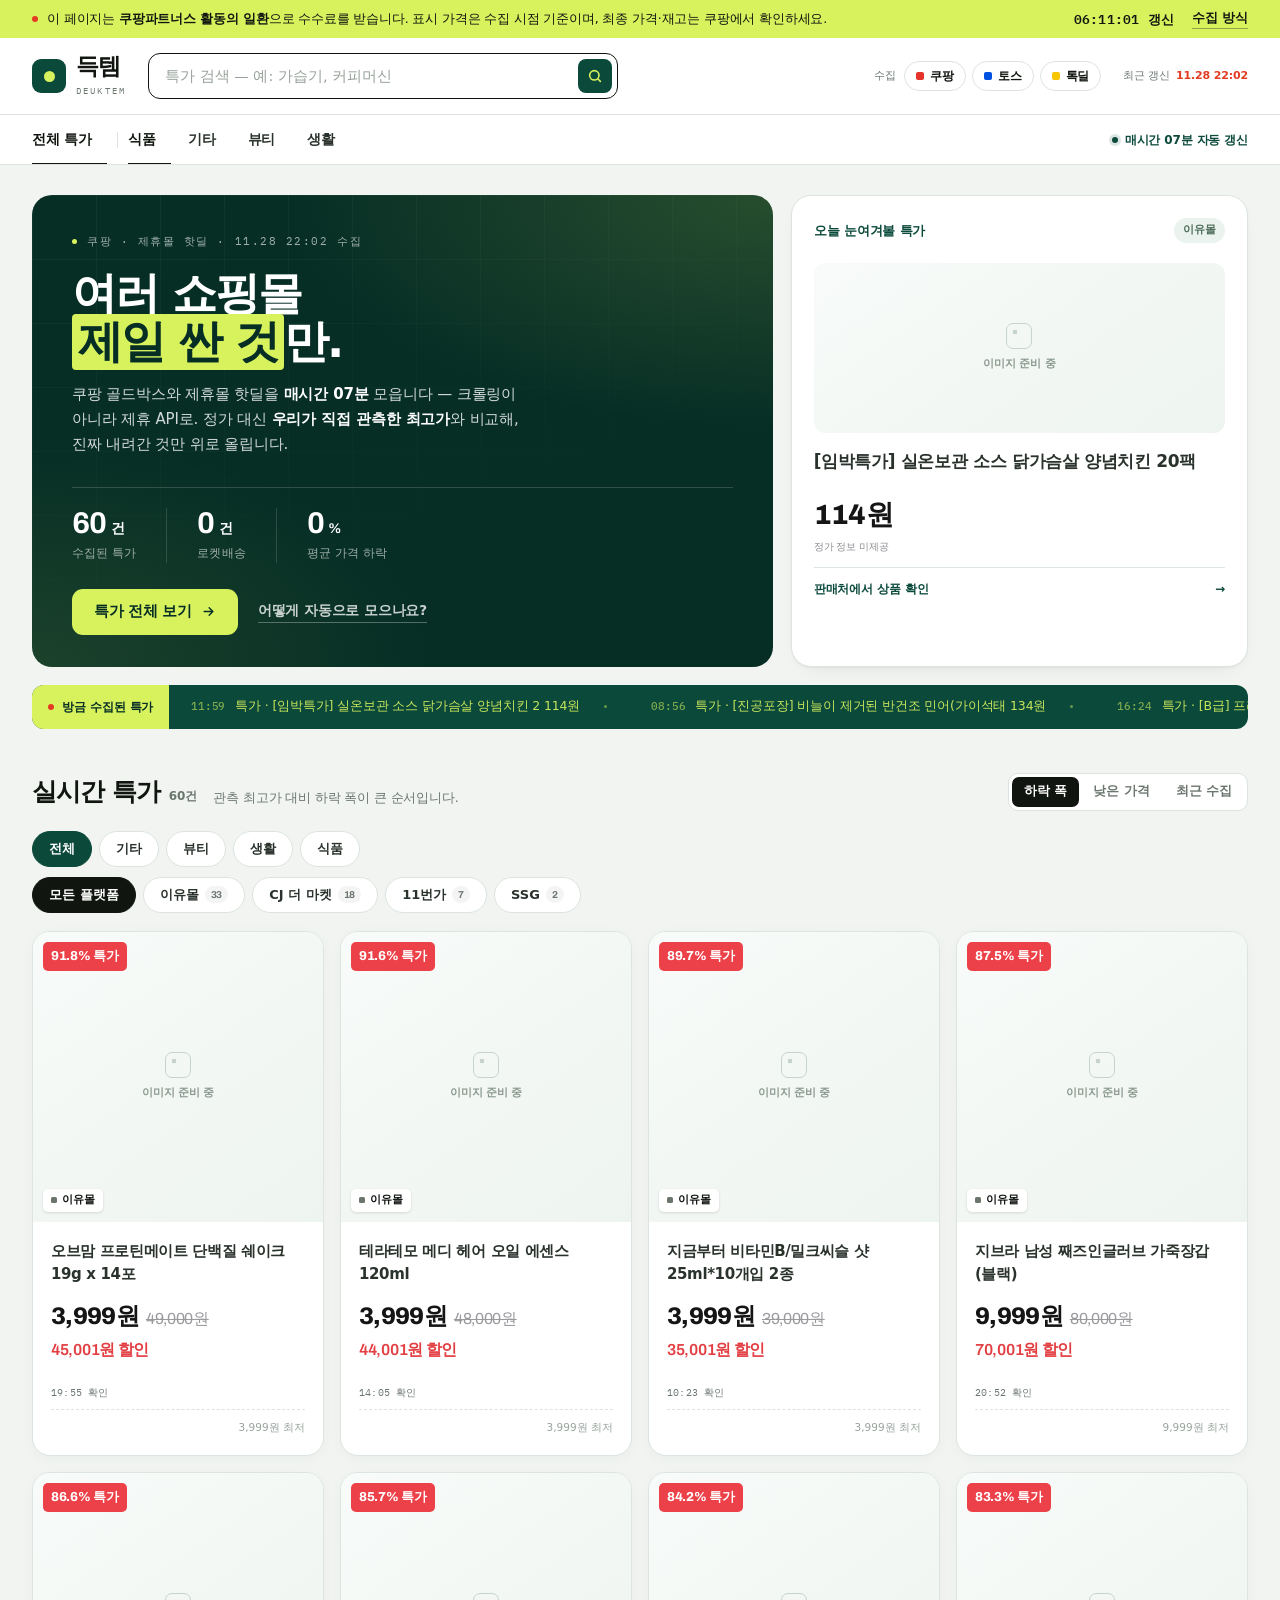
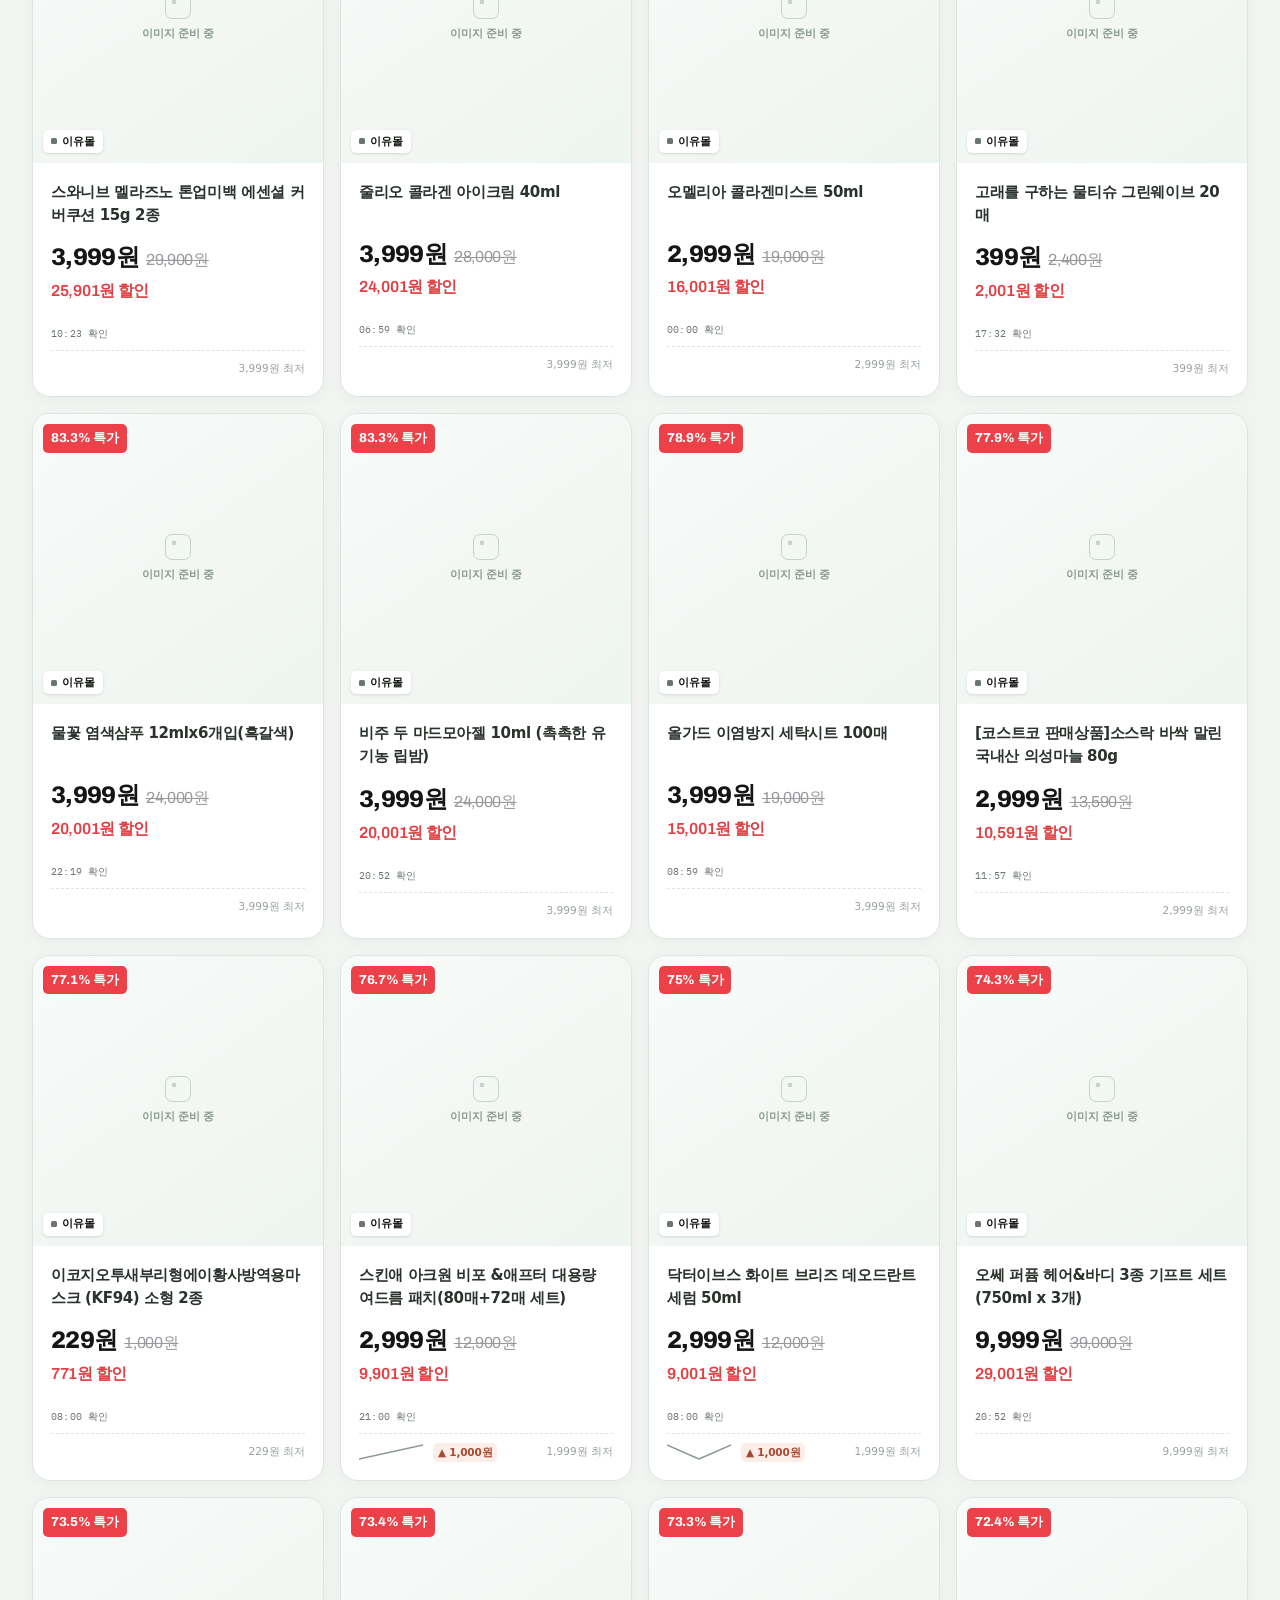
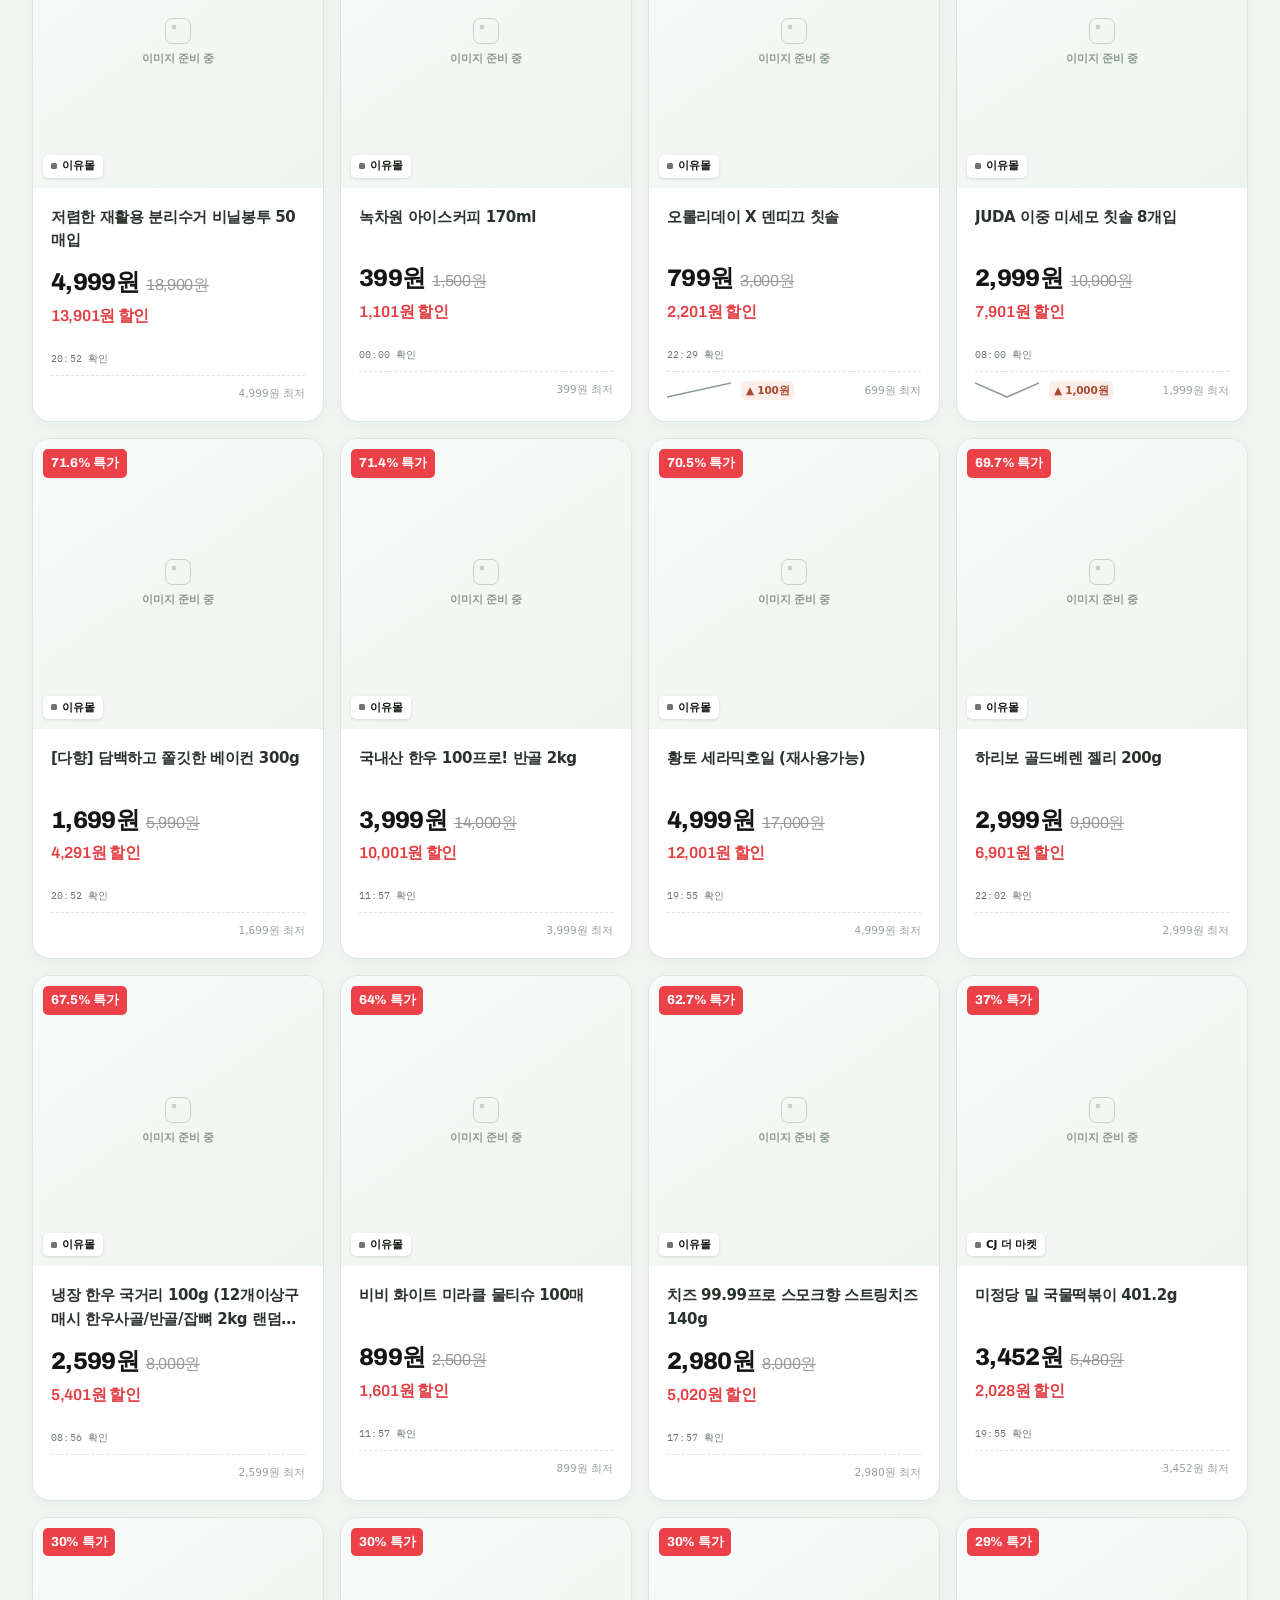
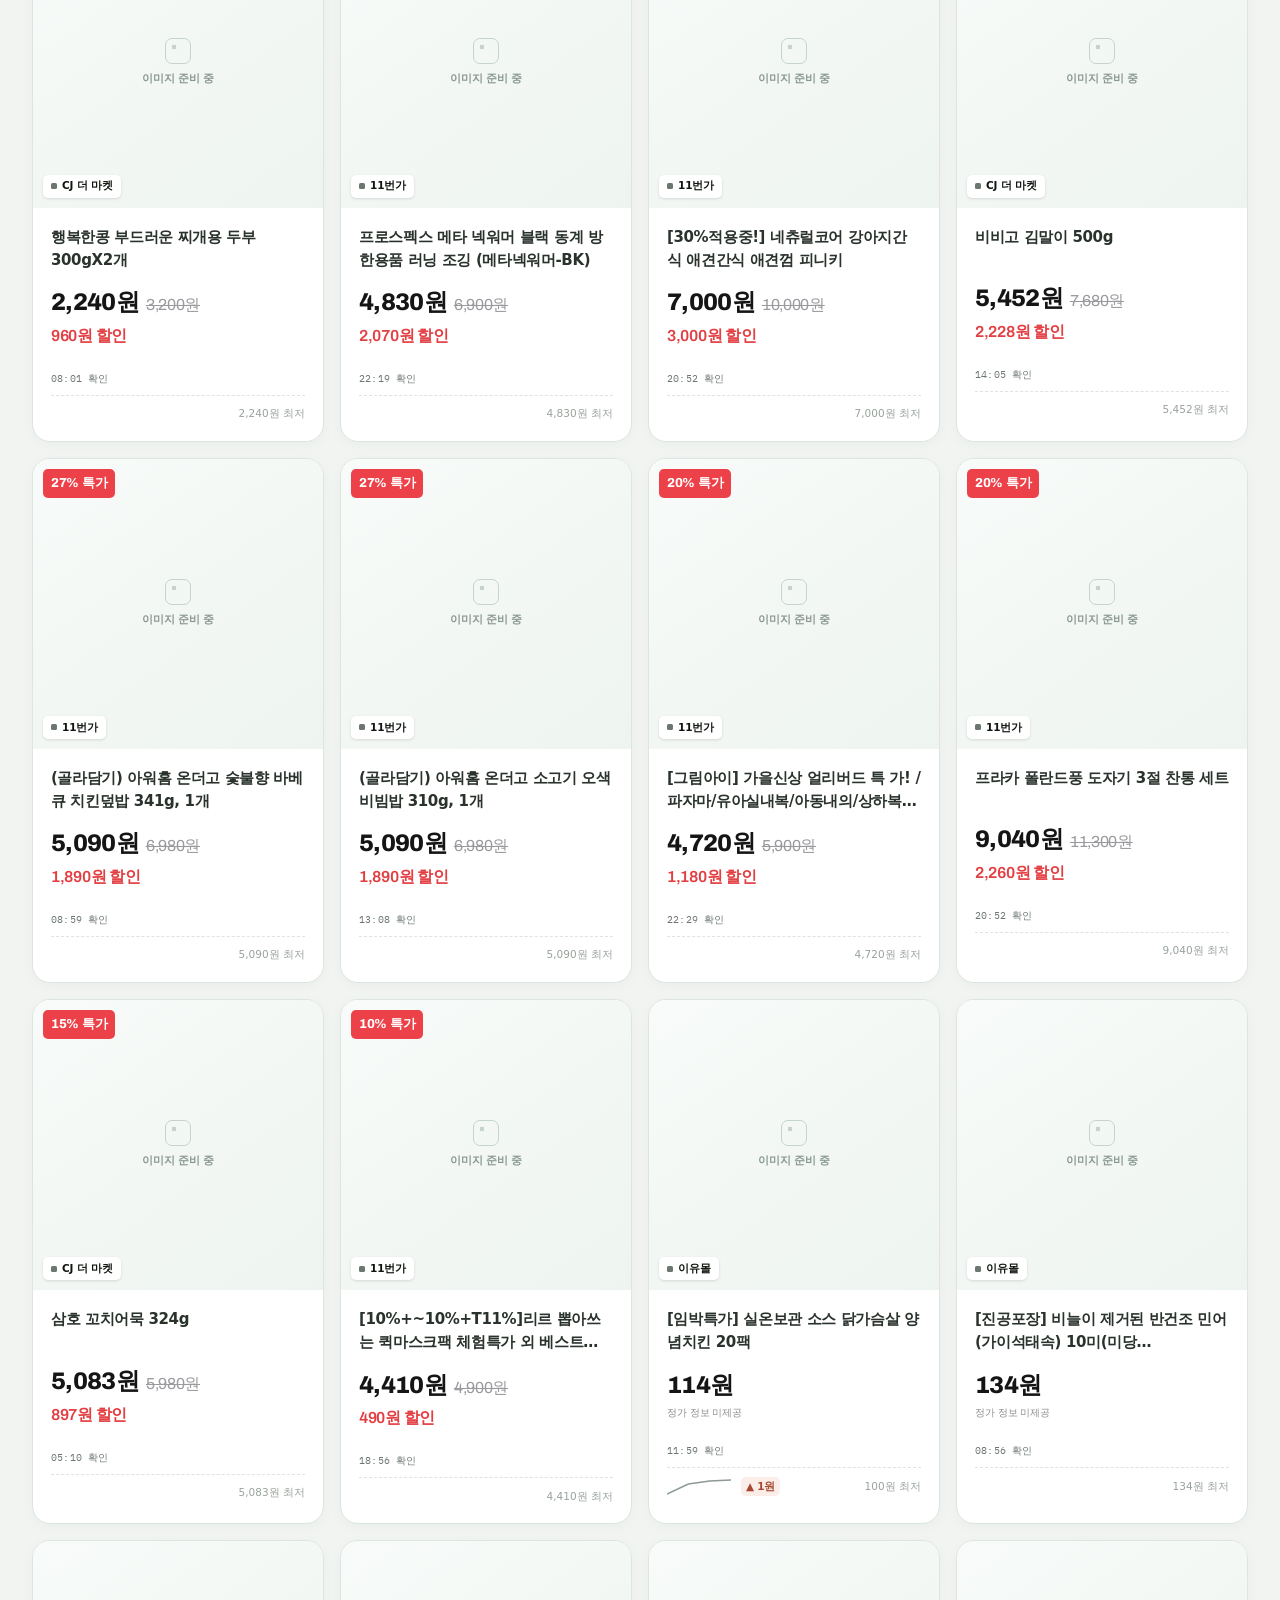
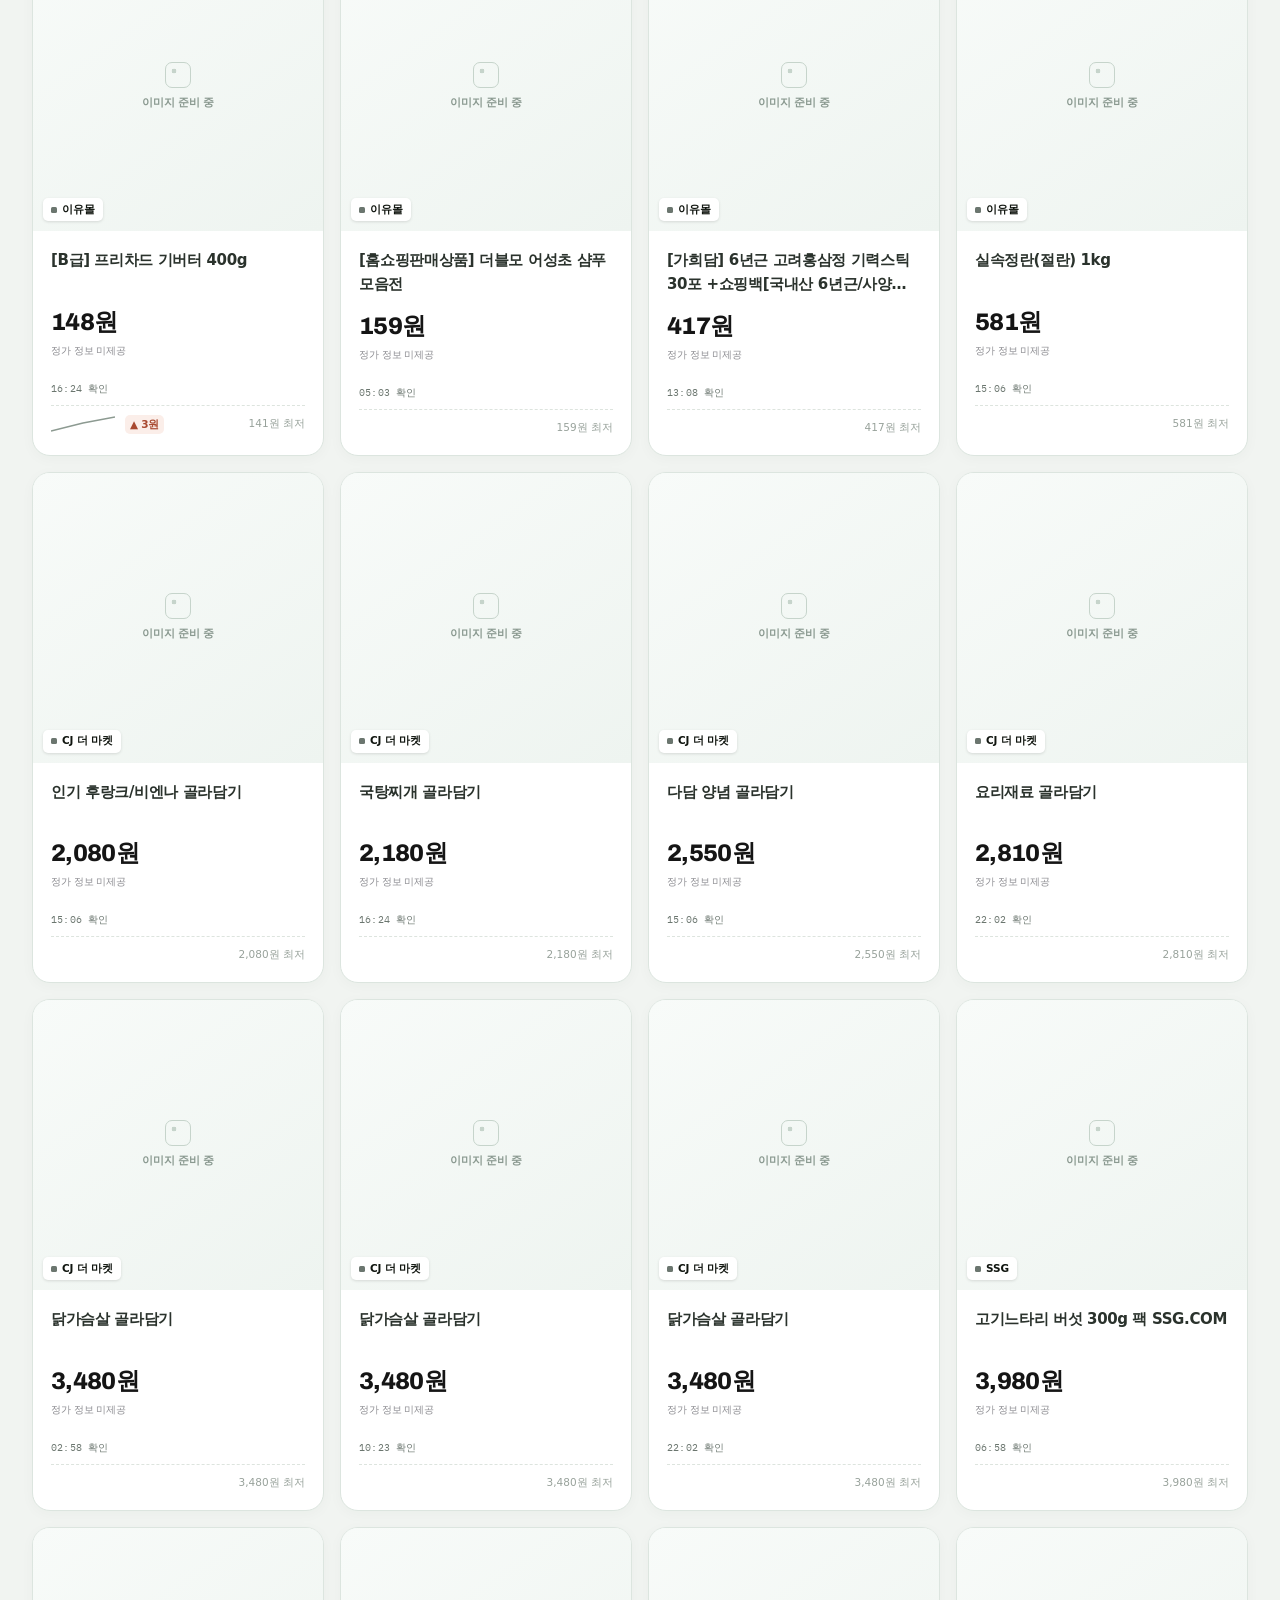
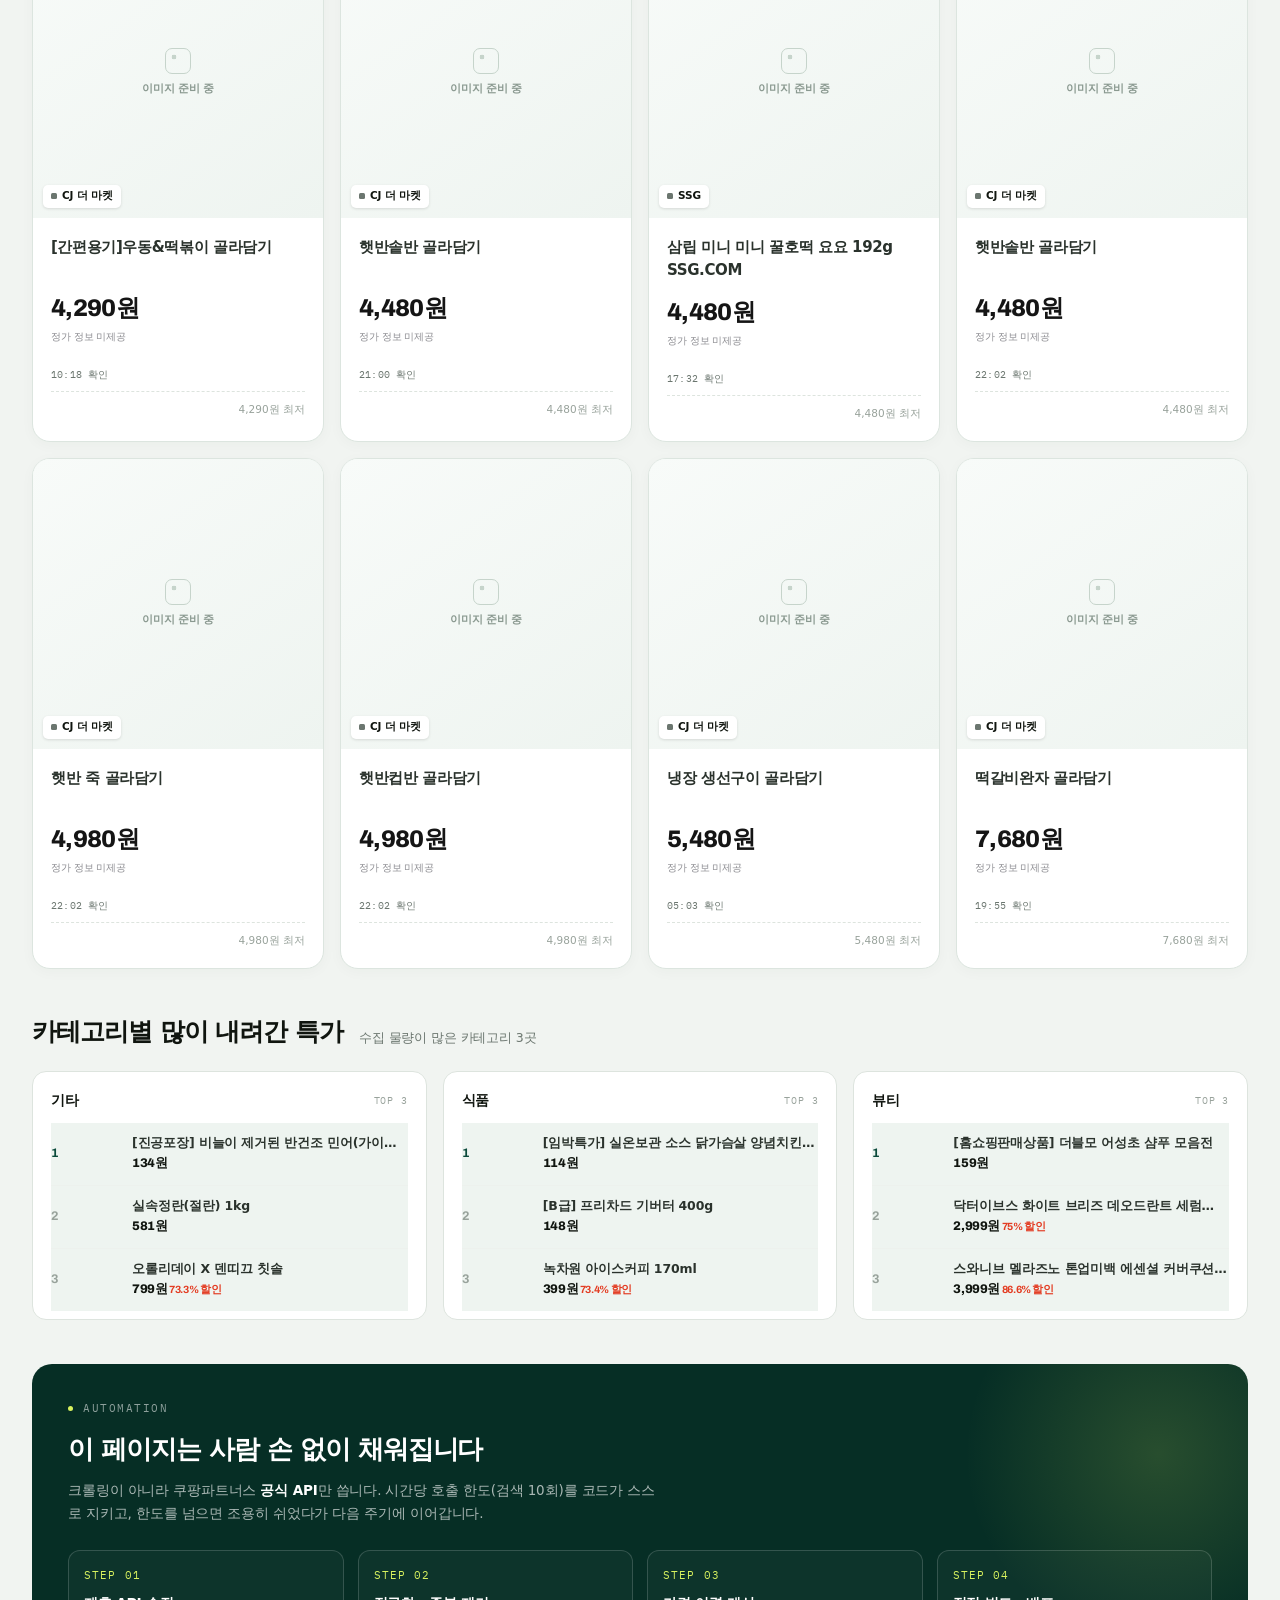
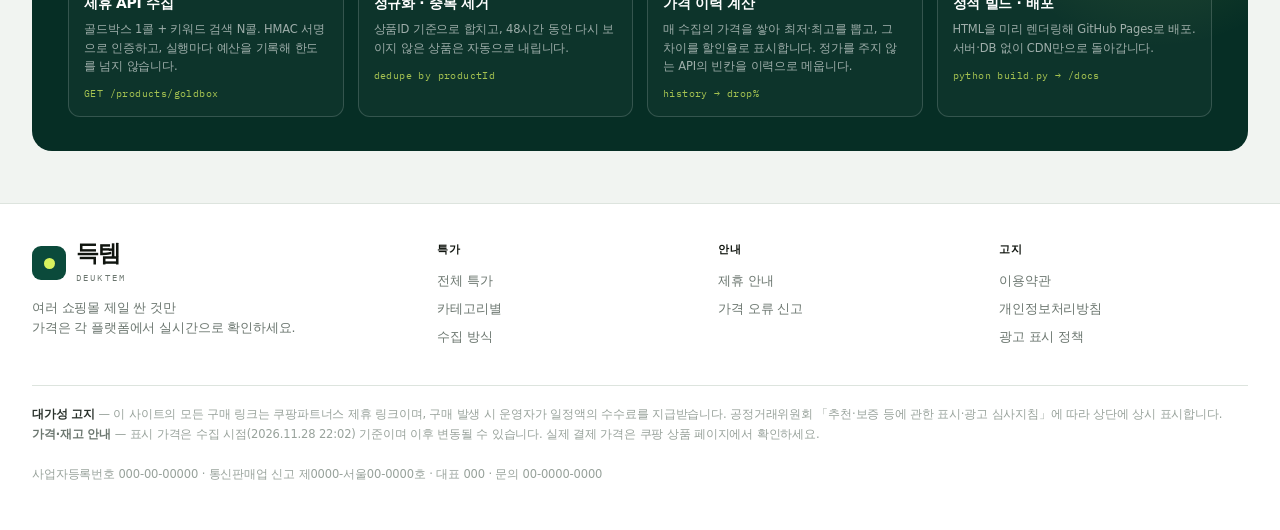
==== docs/index.html @ e2a9312d "chore: 특가 갱신" ====
<!DOCTYPE html>
<html lang="ko">
<head>
<meta charset="utf-8">
<meta name="viewport" content="width=device-width, initial-scale=1">
<title>득템 — 여러 쇼핑몰 제일 싼 것만</title>
<meta name="description" content="쿠팡 골드박스와 여러 제휴몰 핫딜을 매시간 모아 하락 폭이 큰 특가부터 보여줍니다. 60건 · 11.28 22:02 갱신.">
<link rel="canonical" href="https://doowoki1.github.io/deuktem/">
<meta name="robots" content="index,follow,max-image-preview:large">
<meta name="theme-color" content="#0B4A3B">
<link rel="icon" type="image/svg+xml" href="favicon.svg">
<link rel="apple-touch-icon" href="assets/apple-touch-icon.png">
<meta property="og:title" content="득템 — 여러 쇼핑몰 제일 싼 것만">
<meta property="og:description" content="쿠팡 골드박스와 여러 제휴몰 핫딜을 매시간 모아 하락 폭이 큰 특가부터 보여줍니다. 60건 · 11.28 22:02 갱신.">
<meta property="og:type" content="website">
<meta property="og:url" content="https://doowoki1.github.io/deuktem/">
<meta property="og:site_name" content="득템">
<meta property="og:locale" content="ko_KR">
<meta property="og:image" content="https://doowoki1.github.io/deuktem/assets/og-cover.png">
<meta property="og:image:width" content="1200">
<meta property="og:image:height" content="630">
<meta property="og:image:alt" content="득템 — 여러 쇼핑몰 제일 싼 것만">
<meta name="twitter:card" content="summary_large_image">
<meta name="twitter:title" content="득템 — 여러 쇼핑몰 제일 싼 것만">
<meta name="twitter:description" content="쿠팡 골드박스와 여러 제휴몰 핫딜을 매시간 모아 하락 폭이 큰 특가부터 보여줍니다. 60건 · 11.28 22:02 갱신.">
<meta name="twitter:image" content="https://doowoki1.github.io/deuktem/assets/og-cover.png">
<script type="application/ld+json">{"@context": "https://schema.org", "@graph": [{"@type": "WebSite", "name": "득템", "url": "https://doowoki1.github.io/deuktem/", "inLanguage": "ko-KR"}, {"@type": "ItemList", "name": "득템 — 여러 쇼핑몰 제일 싼 것만", "numberOfItems": 60, "itemListElement": [{"@type": "ListItem", "position": 1, "item": {"@type": "Product", "name": "[임박특가] 실온보관 소스 닭가슴살 양념치킨 20팩", "url": "https://adpick.co.kr/apis/goshopping.php?affid=6ad2b6&offer=4d9b1&url=https%3A%2F%2Fwww.eyoumall.co.kr%2Fshop%2Fgoods%2Fitem_view.php%3Fno%3D658631%26amp%253Bmode%3Devent", "offers": {"@type": "Offer", "price": "114", "priceCurrency": "KRW", "availability": "https://schema.org/InStock", "url": "https://adpick.co.kr/apis/goshopping.php?affid=6ad2b6&offer=4d9b1&url=https%3A%2F%2Fwww.eyoumall.co.kr%2Fshop%2Fgoods%2Fitem_view.php%3Fno%3D658631%26amp%253Bmode%3Devent"}}}, {"@type": "ListItem", "position": 2, "item": {"@type": "Product", "name": "[진공포장] 비늘이 제거된 반건조 민어(가이석태속) 10미(미당 100~150g)", "url": "https://adpick.co.kr/apis/goshopping.php?affid=6ad2b6&offer=4d9b1&url=https%3A%2F%2Fwww.eyoumall.co.kr%2Fshop%2Fgoods%2Fitem_view.php%3Fno%3D509782", "image": "https://eyoumall.godohosting.com/pages/asu/240311/b/141.jpg", "offers": {"@type": "Offer", "price": "134", "priceCurrency": "KRW", "availability": "https://schema.org/InStock", "url": "https://adpick.co.kr/apis/goshopping.php?affid=6ad2b6&offer=4d9b1&url=https%3A%2F%2Fwww.eyoumall.co.kr%2Fshop%2Fgoods%2Fitem_view.php%3Fno%3D509782"}}}, {"@type": "ListItem", "position": 3, "item": {"@type": "Product", "name": "[B급] 프리차드 기버터 400g", "url": "https://adpick.co.kr/apis/goshopping.php?affid=6ad2b6&offer=4d9b1&url=https%3A%2F%2Fwww.eyoumall.co.kr%2Fshop%2Fgoods%2Fitem_view.php%3Fno%3D658960%26amp%253Bmode%3Devent", "offers": {"@type": "Offer", "price": "148", "priceCurrency": "KRW", "availability": "https://schema.org/InStock", "url": "https://adpick.co.kr/apis/goshopping.php?affid=6ad2b6&offer=4d9b1&url=https%3A%2F%2Fwww.eyoumall.co.kr%2Fshop%2Fgoods%2Fitem_view.php%3Fno%3D658960%26amp%253Bmode%3Devent"}}}, {"@type": "ListItem", "position": 4, "item": {"@type": "Product", "name": "[홈쇼핑판매상품] 더블모 어성초 샴푸 모음전", "url": "https://adpick.co.kr/apis/goshopping.php?affid=6ad2b6&offer=4d9b1&url=https%3A%2F%2Fwww.eyoumall.co.kr%2Fshop%2Fgoods%2Fitem_view.php%3Fno%3D347902", "offers": {"@type": "Offer", "price": "159", "priceCurrency": "KRW", "availability": "https://schema.org/InStock", "url": "https://adpick.co.kr/apis/goshopping.php?affid=6ad2b6&offer=4d9b1&url=https%3A%2F%2Fwww.eyoumall.co.kr%2Fshop%2Fgoods%2Fitem_view.php%3Fno%3D347902"}}}, {"@type": "ListItem", "position": 5, "item": {"@type": "Product", "name": "이코지오투새부리형에이황사방역용마스크 (KF94) 소형 2종", "url": "https://adpick.co.kr/apis/goshopping.php?affid=6ad2b6&offer=4d9b1&url=https%3A%2F%2Fwww.eyoumall.co.kr%2Fshop%2Fgoods%2Fitem_view.php%3Fno%3D659646", "image": "https://eyoumall.godohosting.com/pages/asu/261125/b/5.jpg", "offers": {"@type": "Offer", "price": "229", "priceCurrency": "KRW", "availability": "https://schema.org/InStock", "url": "https://adpick.co.kr/apis/goshopping.php?affid=6ad2b6&offer=4d9b1&url=https%3A%2F%2Fwww.eyoumall.co.kr%2Fshop%2Fgoods%2Fitem_view.php%3Fno%3D659646"}}}, {"@type": "ListItem", "position": 6, "item": {"@type": "Product", "name": "녹차원 아이스커피 170ml", "url": "https://adpick.co.kr/apis/goshopping.php?affid=6ad2b6&offer=4d9b1&url=https%3A%2F%2Fwww.eyoumall.co.kr%2Fshop%2Fgoods%2Fitem_view.php%3Fno%3D658556", "image": "https://eyoumall.godohosting.com/pages/asu/261113/b/11.jpg", "offers": {"@type": "Offer", "price": "399", "priceCurrency": "KRW", "availability": "https://schema.org/InStock", "url": "https://adpick.co.kr/apis/goshopping.php?affid=6ad2b6&offer=4d9b1&url=https%3A%2F%2Fwww.eyoumall.co.kr%2Fshop%2Fgoods%2Fitem_view.php%3Fno%3D658556"}}}, {"@type": "ListItem", "position": 7, "item": {"@type": "Product", "name": "고래를 구하는 물티슈 그린웨이브 20매", "url": "https://adpick.co.kr/apis/goshopping.php?affid=6ad2b6&offer=4d9b1&url=https%3A%2F%2Fwww.eyoumall.co.kr%2Fshop%2Fgoods%2Fitem_view.php%3Fno%3D658848", "image": "https://eyoumall.godohosting.com/pages/asu/261118/b/6.jpg", "offers": {"@type": "Offer", "price": "399", "priceCurrency": "KRW", "availability": "https://schema.org/InStock", "url": "https://adpick.co.kr/apis/goshopping.php?affid=6ad2b6&offer=4d9b1&url=https%3A%2F%2Fwww.eyoumall.co.kr%2Fshop%2Fgoods%2Fitem_view.php%3Fno%3D658848"}}}, {"@type": "ListItem", "position": 8, "item": {"@type": "Product", "name": "[가희담] 6년근 고려홍삼정 기력스틱 30포 +쇼핑백[국내산 6년근/사양벌꿀,영지버섯 함유](2개이상 구매가능)", "url": "https://adpick.co.kr/apis/goshopping.php?affid=6ad2b6&offer=4d9b1&url=https%3A%2F%2Fwww.eyoumall.co.kr%2Fshop%2Fgoods%2Fitem_view.php%3Fno%3D650370", "offers": {"@type": "Offer", "price": "417", "priceCurrency": "KRW", "availability": "https://schema.org/InStock", "url": "https://adpick.co.kr/apis/goshopping.php?affid=6ad2b6&offer=4d9b1&url=https%3A%2F%2Fwww.eyoumall.co.kr%2Fshop%2Fgoods%2Fitem_view.php%3Fno%3D650370"}}}, {"@type": "ListItem", "position": 9, "item": {"@type": "Product", "name": "실속정란(절란) 1kg", "url": "https://adpick.co.kr/apis/goshopping.php?affid=6ad2b6&offer=4d9b1&url=https%3A%2F%2Fwww.eyoumall.co.kr%2Fshop%2Fgoods%2Fitem_view.php%3Fno%3D973", "image": "https://eyoumall.godohosting.com/pages/asu/220218/b/100.jpg", "offers": {"@type": "Offer", "price": "581", "priceCurrency": "KRW", "availability": "https://schema.org/InStock", "url": "https://adpick.co.kr/apis/goshopping.php?affid=6ad2b6&offer=4d9b1&url=https%3A%2F%2Fwww.eyoumall.co.kr%2Fshop%2Fgoods%2Fitem_view.php%3Fno%3D973"}}}, {"@type": "ListItem", "position": 10, "item": {"@type": "Product", "name": "오롤리데이 X 덴띠끄 칫솔", "url": "https://adpick.co.kr/apis/goshopping.php?affid=6ad2b6&offer=4d9b1&url=https%3A%2F%2Fwww.eyoumall.co.kr%2Fshop%2Fgoods%2Fitem_view.php%3Fno%3D658851", "image": "https://eyoumall.godohosting.com/pages/asu/261118/b/9.jpg", "offers": {"@type": "Offer", "price": "799", "priceCurrency": "KRW", "availability": "https://schema.org/InStock", "url": "https://adpick.co.kr/apis/goshopping.php?affid=6ad2b6&offer=4d9b1&url=https%3A%2F%2Fwww.eyoumall.co.kr%2Fshop%2Fgoods%2Fitem_view.php%3Fno%3D658851"}}}, {"@type": "ListItem", "position": 11, "item": {"@type": "Product", "name": "비비 화이트 미라클 물티슈 100매", "url": "https://adpick.co.kr/apis/goshopping.php?affid=6ad2b6&offer=4d9b1&url=https%3A%2F%2Fwww.eyoumall.co.kr%2Fshop%2Fgoods%2Fitem_view.php%3Fno%3D658860", "image": "https://eyoumall.godohosting.com/pages/asu/261118/b/18.jpg", "offers": {"@type": "Offer", "price": "899", "priceCurrency": "KRW", "availability": "https://schema.org/InStock", "url": "https://adpick.co.kr/apis/goshopping.php?affid=6ad2b6&offer=4d9b1&url=https%3A%2F%2Fwww.eyoumall.co.kr%2Fshop%2Fgoods%2Fitem_view.php%3Fno%3D658860"}}}, {"@type": "ListItem", "position": 12, "item": {"@type": "Product", "name": "[다향] 담백하고 쫄깃한 베이컨 300g", "url": "https://adpick.co.kr/apis/goshopping.php?affid=6ad2b6&offer=4d9b1&url=http%3A%2F%2Fwww.eyoumall.co.kr%2Fshop%2Fgoods%2Fitem_view.php%3Fno%3D511399", "image": "https://eyoumall.godohosting.com/pages/asu/240325/b/131-1.jpg", "offers": {"@type": "Offer", "price": "1699", "priceCurrency": "KRW", "availability": "https://schema.org/InStock", "url": "https://adpick.co.kr/apis/goshopping.php?affid=6ad2b6&offer=4d9b1&url=http%3A%2F%2Fwww.eyoumall.co.kr%2Fshop%2Fgoods%2Fitem_view.php%3Fno%3D511399"}}}, {"@type": "ListItem", "position": 13, "item": {"@type": "Product", "name": "인기 후랑크/비엔나 골라담기", "url": "https://adpick.co.kr/apis/goshopping.php?affid=6ad2b6&offer=f5ff7&url=https%3A%2F%2Fwww.cjthemarket.com%2Fpc%2Fprod%2FprodDetail%3FprdCd%3DS0005634", "image": "https://img.cjthemarket.com/images/file/product/418/20260706165429809.jpg", "offers": {"@type": "Offer", "price": "2080", "priceCurrency": "KRW", "availability": "https://schema.org/InStock", "url": "https://adpick.co.kr/apis/goshopping.php?affid=6ad2b6&offer=f5ff7&url=https%3A%2F%2Fwww.cjthemarket.com%2Fpc%2Fprod%2FprodDetail%3FprdCd%3DS0005634"}}}, {"@type": "ListItem", "position": 14, "item": {"@type": "Product", "name": "국탕찌개 골라담기", "url": "https://adpick.co.kr/apis/goshopping.php?affid=6ad2b6&offer=f5ff7&url=https%3A%2F%2Fwww.cjthemarket.com%2Fpc%2Fprod%2FprodDetail%3FprdCd%3DS0002731", "image": "https://img.cjthemarket.com/images/file/product/287/20260318111025585.jpg", "offers": {"@type": "Offer", "price": "2180", "priceCurrency": "KRW", "availability": "https://schema.org/InStock", "url": "https://adpick.co.kr/apis/goshopping.php?affid=6ad2b6&offer=f5ff7&url=https%3A%2F%2Fwww.cjthemarket.com%2Fpc%2Fprod%2FprodDetail%3FprdCd%3DS0002731"}}}, {"@type": "ListItem", "position": 15, "item": {"@type": "Product", "name": "행복한콩 부드러운 찌개용 두부 300gX2개", "url": "https://adpick.co.kr/apis/goshopping.php?affid=6ad2b6&offer=f5ff7&url=https%3A%2F%2Fwww.cjthemarket.com%2Fthe%2Fproduct%2Fproduct-main%3FprdCd%3D40167568", "image": "https://img.cjthemarket.com/images/file/product/949/20260619153911444.jpg", "offers": {"@type": "Offer", "price": "2240", "priceCurrency": "KRW", "availability": "https://schema.org/InStock", "url": "https://adpick.co.kr/apis/goshopping.php?affid=6ad2b6&offer=f5ff7&url=https%3A%2F%2Fwww.cjthemarket.com%2Fthe%2Fproduct%2Fproduct-main%3FprdCd%3D40167568"}}}, {"@type": "ListItem", "position": 16, "item": {"@type": "Product", "name": "다담 양념 골라담기", "url": "https://adpick.co.kr/apis/goshopping.php?affid=6ad2b6&offer=f5ff7&url=https%3A%2F%2Fwww.cjthemarket.com%2Fthe%2Fproduct%2Fproduct-main%3FprdCd%3DS0002552%26ctgrId%3D%26plnId%3D300001%26giftSetEvntId%3D%26areaNum%3D35", "image": "https://img.cjthemarket.com/images/file/product/336/20260318112213539.jpg", "offers": {"@type": "Offer", "price": "2550", "priceCurrency": "KRW", "availability": "https://schema.org/InStock", "url": "https://adpick.co.kr/apis/goshopping.php?affid=6ad2b6&offer=f5ff7&url=https%3A%2F%2Fwww.cjthemarket.com%2Fthe%2Fproduct%2Fproduct-main%3FprdCd%3DS0002552%26ctgrId%3D%26plnId%3D300001%26giftSetEvntId%3D%26areaNum%3D35"}}}, {"@type": "ListItem", "position": 17, "item": {"@type": "Product", "name": "냉장 한우 국거리 100g (12개이상구매시 한우사골/반골/잡뼈 2kg 랜덤증정)", "url": "https://adpick.co.kr/apis/goshopping.php?affid=6ad2b6&offer=4d9b1&url=https%3A%2F%2Fwww.eyoumall.co.kr%2Fshop%2Fgoods%2Fitem_view.php%3Fno%3D616111", "image": "https://eyoumall.godohosting.com/pages/asu/251224/b/109-1.jpg", "offers": {"@type": "Offer", "price": "2599", "priceCurrency": "KRW", "availability": "https://schema.org/InStock", "url": "https://adpick.co.kr/apis/goshopping.php?affid=6ad2b6&offer=4d9b1&url=https%3A%2F%2Fwww.eyoumall.co.kr%2Fshop%2Fgoods%2Fitem_view.php%3Fno%3D616111"}}}, {"@type": "ListItem", "position": 18, "item": {"@type": "Product", "name": "요리재료 골라담기", "url": "https://adpick.co.kr/apis/goshopping.php?affid=6ad2b6&offer=f5ff7&url=https%3A%2F%2Fwww.cjthemarket.com%2Fthe%2Fproduct%2Fproduct-main%3FprdCd%3DS0005639%26ctgrId%3D%26plnId%3D300001%26giftSetEvntId%3D%26areaNum%3D31", "image": "https://img.cjthemarket.com/images/file/product/139/20260708181533369.png", "offers": {"@type": "Offer", "price": "2810", "priceCurrency": "KRW", "availability": "https://schema.org/InStock", "url": "https://adpick.co.kr/apis/goshopping.php?affid=6ad2b6&offer=f5ff7&url=https%3A%2F%2Fwww.cjthemarket.com%2Fthe%2Fproduct%2Fproduct-main%3FprdCd%3DS0005639%26ctgrId%3D%26plnId%3D300001%26giftSetEvntId%3D%26areaNum%3D31"}}}, {"@type": "ListItem", "position": 19, "item": {"@type": "Product", "name": "치즈 99.99프로 스모크향 스트링치즈 140g", "url": "https://adpick.co.kr/apis/goshopping.php?affid=6ad2b6&offer=4d9b1&url=https%3A%2F%2Fwww.eyoumall.co.kr%2Fshop%2Fgoods%2Fitem_view.php%3Fno%3D658695", "image": "https://eyoumall.godohosting.com/pages/asu/261116/b/101.jpg", "offers": {"@type": "Offer", "price": "2980", "priceCurrency": "KRW", "availability": "https://schema.org/InStock", "url": "https://adpick.co.kr/apis/goshopping.php?affid=6ad2b6&offer=4d9b1&url=https%3A%2F%2Fwww.eyoumall.co.kr%2Fshop%2Fgoods%2Fitem_view.php%3Fno%3D658695"}}}, {"@type": "ListItem", "position": 20, "item": {"@type": "Product", "name": "닥터이브스 화이트 브리즈 데오드란트 세럼 50ml", "url": "https://adpick.co.kr/apis/goshopping.php?affid=6ad2b6&offer=4d9b1&url=https%3A%2F%2Fwww.eyoumall.co.kr%2Fshop%2Fgoods%2Fitem_view.php%3Fno%3D658700", "image": "https://eyoumall.godohosting.com/pages/asu/261116/b/17.jpg", "offers": {"@type": "Offer", "price": "2999", "priceCurrency": "KRW", "availability": "https://schema.org/InStock", "url": "https://adpick.co.kr/apis/goshopping.php?affid=6ad2b6&offer=4d9b1&url=https%3A%2F%2Fwww.eyoumall.co.kr%2Fshop%2Fgoods%2Fitem_view.php%3Fno%3D658700"}}}, {"@type": "ListItem", "position": 21, "item": {"@type": "Product", "name": "JUDA 이중 미세모 칫솔 8개입", "url": "https://adpick.co.kr/apis/goshopping.php?affid=6ad2b6&offer=4d9b1&url=https%3A%2F%2Fwww.eyoumall.co.kr%2Fshop%2Fgoods%2Fitem_view.php%3Fno%3D659333", "image": "https://eyoumall.godohosting.com/pages/asu/261120/b/15-1.jpg", "offers": {"@type": "Offer", "price": "2999", "priceCurrency": "KRW", "availability": "https://schema.org/InStock", "url": "https://adpick.co.kr/apis/goshopping.php?affid=6ad2b6&offer=4d9b1&url=https%3A%2F%2Fwww.eyoumall.co.kr%2Fshop%2Fgoods%2Fitem_view.php%3Fno%3D659333"}}}, {"@type": "ListItem", "position": 22, "item": {"@type": "Product", "name": "스킨애 아크원 비포 &애프터 대용량 여드름 패치(80매+72매 세트)", "url": "https://adpick.co.kr/apis/goshopping.php?affid=6ad2b6&offer=4d9b1&url=https%3A%2F%2Fwww.eyoumall.co.kr%2Fshop%2Fgoods%2Fitem_view.php%3Fno%3D659173", "image": "https://eyoumall.godohosting.com/pages/asu/261118/b/29.jpg", "offers": {"@type": "Offer", "price": "2999", "priceCurrency": "KRW", "availability": "https://schema.org/InStock", "url": "https://adpick.co.kr/apis/goshopping.php?affid=6ad2b6&offer=4d9b1&url=https%3A%2F%2Fwww.eyoumall.co.kr%2Fshop%2Fgoods%2Fitem_view.php%3Fno%3D659173"}}}, {"@type": "ListItem", "position": 23, "item": {"@type": "Product", "name": "[코스트코 판매상품]소스락 바싹 말린 국내산 의성마늘 80g", "url": "https://adpick.co.kr/apis/goshopping.php?affid=6ad2b6&offer=4d9b1&url=https%3A%2F%2Fwww.eyoumall.co.kr%2Fshop%2Fgoods%2Fitem_view.php%3Fno%3D655104", "image": "https://eyoumall.godohosting.com/pages/asu/261016/b/5.jpg", "offers": {"@type": "Offer", "price": "2999", "priceCurrency": "KRW", "availability": "https://schema.org/InStock", "url": "https://adpick.co.kr/apis/goshopping.php?affid=6ad2b6&offer=4d9b1&url=https%3A%2F%2Fwww.eyoumall.co.kr%2Fshop%2Fgoods%2Fitem_view.php%3Fno%3D655104"}}}, {"@type": "ListItem", "position": 24, "item": {"@type": "Product", "name": "오멜리아 콜라겐미스트 50ml", "url": "https://adpick.co.kr/apis/goshopping.php?affid=6ad2b6&offer=4d9b1&url=https%3A%2F%2Fwww.eyoumall.co.kr%2Fshop%2Fgoods%2Fitem_view.php%3Fno%3D659436", "image": "https://eyoumall.godohosting.com/pages/asu/261120/b/24.jpg", "offers": {"@type": "Offer", "price": "2999", "priceCurrency": "KRW", "availability": "https://schema.org/InStock", "url": "https://adpick.co.kr/apis/goshopping.php?affid=6ad2b6&offer=4d9b1&url=https%3A%2F%2Fwww.eyoumall.co.kr%2Fshop%2Fgoods%2Fitem_view.php%3Fno%3D659436"}}}, {"@type": "ListItem", "position": 25, "item": {"@type": "Product", "name": "하리보 골드베렌 젤리 200g", "url": "https://adpick.co.kr/apis/goshopping.php?affid=6ad2b6&offer=4d9b1&url=https%3A%2F%2Fwww.eyoumall.co.kr%2Fshop%2Fgoods%2Fitem_view.php%3Fno%3D659500", "image": "https://eyoumall.godohosting.com/pages/asu/261123/b/3.jpg", "offers": {"@type": "Offer", "price": "2999", "priceCurrency": "KRW", "availability": "https://schema.org/InStock", "url": "https://adpick.co.kr/apis/goshopping.php?affid=6ad2b6&offer=4d9b1&url=https%3A%2F%2Fwww.eyoumall.co.kr%2Fshop%2Fgoods%2Fitem_view.php%3Fno%3D659500"}}}, {"@type": "ListItem", "position": 26, "item": {"@type": "Product", "name": "미정당 밀 국물떡볶이 401.2g", "url": "https://adpick.co.kr/apis/goshopping.php?affid=6ad2b6&offer=f5ff7&url=https%3A%2F%2Fwww.cjthemarket.com%2Fpc%2Fprod%2FprodDetail%3FprdCd%3D40187662%26ctgrId%3D%26plnId%3D300001%26giftSetEvntId%3D%26areaNum%3D4", "image": "https://img.cjthemarket.com/images/file/product/839/20261110114335644.jpg", "offers": {"@type": "Offer", "price": "3452", "priceCurrency": "KRW", "availability": "https://schema.org/InStock", "url": "https://adpick.co.kr/apis/goshopping.php?affid=6ad2b6&offer=f5ff7&url=https%3A%2F%2Fwww.cjthemarket.com%2Fpc%2Fprod%2FprodDetail%3FprdCd%3D40187662%26ctgrId%3D%26plnId%3D300001%26giftSetEvntId%3D%26areaNum%3D4"}}}, {"@type": "ListItem", "position": 27, "item": {"@type": "Product", "name": "닭가슴살 골라담기", "url": "https://adpick.co.kr/apis/goshopping.php?affid=6ad2b6&offer=f5ff7&url=https%3A%2F%2Fwww.cjthemarket.com%2Fthe%2Fproduct%2Fproduct-main%3FprdCd%3DS0002450%26ctgrId%3D%26plnId%3D300001%26giftSetEvntId%3D%26areaNum%3D17", "image": "https://img.cjthemarket.com/images/file/product/997/20260511173124599.png", "offers": {"@type": "Offer", "price": "3480", "priceCurrency": "KRW", "availability": "https://schema.org/InStock", "url": "https://adpick.co.kr/apis/goshopping.php?affid=6ad2b6&offer=f5ff7&url=https%3A%2F%2Fwww.cjthemarket.com%2Fthe%2Fproduct%2Fproduct-main%3FprdCd%3DS0002450%26ctgrId%3D%26plnId%3D300001%26giftSetEvntId%3D%26areaNum%3D17"}}}, {"@type": "ListItem", "position": 28, "item": {"@type": "Product", "name": "닭가슴살 골라담기", "url": "https://adpick.co.kr/apis/goshopping.php?affid=6ad2b6&offer=f5ff7&url=https%3A%2F%2Fwww.cjthemarket.com%2Fthe%2Fproduct%2Fproduct-main%3FprdCd%3DS0002450%26ctgrId%3D%26plnId%3D300001%26giftSetEvntId%3D%26areaNum%3D19", "image": "https://img.cjthemarket.com/images/file/product/997/20260511173124599.png", "offers": {"@type": "Offer", "price": "3480", "priceCurrency": "KRW", "availability": "https://schema.org/InStock", "url": "https://adpick.co.kr/apis/goshopping.php?affid=6ad2b6&offer=f5ff7&url=https%3A%2F%2Fwww.cjthemarket.com%2Fthe%2Fproduct%2Fproduct-main%3FprdCd%3DS0002450%26ctgrId%3D%26plnId%3D300001%26giftSetEvntId%3D%26areaNum%3D19"}}}, {"@type": "ListItem", "position": 29, "item": {"@type": "Product", "name": "닭가슴살 골라담기", "url": "https://adpick.co.kr/apis/goshopping.php?affid=6ad2b6&offer=f5ff7&url=https%3A%2F%2Fwww.cjthemarket.com%2Fthe%2Fproduct%2Fproduct-main%3FprdCd%3DS0002450", "image": "https://img.cjthemarket.com/images/file/product/997/20260511173124599.png", "offers": {"@type": "Offer", "price": "3480", "priceCurrency": "KRW", "availability": "https://schema.org/InStock", "url": "https://adpick.co.kr/apis/goshopping.php?affid=6ad2b6&offer=f5ff7&url=https%3A%2F%2Fwww.cjthemarket.com%2Fthe%2Fproduct%2Fproduct-main%3FprdCd%3DS0002450"}}}, {"@type": "ListItem", "position": 30, "item": {"@type": "Product", "name": "고기느타리 버섯 300g 팩  SSG.COM", "url": "https://adpick.co.kr/apis/goshopping.php?affid=6ad2b6&offer=b735e&url=http%3A%2F%2Fm.ssg.com%2Fitem%2FitemView.ssg%3FitemId%3D0000010732162", "image": "https://sitem.ssgcdn.com/62/21/73/item/0000010732162_i1_1200.jpg", "offers": {"@type": "Offer", "price": "3980", "priceCurrency": "KRW", "availability": "https://schema.org/InStock", "url": "https://adpick.co.kr/apis/goshopping.php?affid=6ad2b6&offer=b735e&url=http%3A%2F%2Fm.ssg.com%2Fitem%2FitemView.ssg%3FitemId%3D0000010732162"}}}]}]}</script>
<link rel="preconnect" href="https://fonts.googleapis.com">
<link rel="preconnect" href="https://fonts.gstatic.com" crossorigin>
<link href="https://fonts.googleapis.com/css2?family=Archivo:wght@500;600;700;800&family=IBM+Plex+Mono:wght@400;500&display=swap" rel="stylesheet">
<link rel="stylesheet" href="https://cdn.jsdelivr.net/gh/orioncactus/pretendard@v1.3.9/dist/web/variable/pretendardvariable-dynamic-subset.min.css">
<style>
:root{
    --ink:#10150F; --ink2:#2A322C; --muted:#6B766F; --faint:#98A29B;
    --paper:#F1F4F1; --card:#fff; --line:#DDE4DE;
    --green:#0B4A3B; --green-deep:#062E25; --green-soft:#123F34;
    --lime:#D8F25E; --lime-soft:#EFFAC6;
    --urgent:#E33C22; --urgent-soft:#FDECE8;
    --radius:14px;
    --shadow:0 1px 2px rgba(16,21,15,.04), 0 8px 24px -16px rgba(16,21,15,.18);
  }
  *{box-sizing:border-box}
  html{-webkit-text-size-adjust:100%}
  body{
    margin:0; background:var(--paper); color:var(--ink);
    font-family:"Pretendard Variable",Pretendard,-apple-system,BlinkMacSystemFont,system-ui,sans-serif;
    font-size:15px; line-height:1.5; letter-spacing:-0.01em;
    -webkit-font-smoothing:antialiased;
  }
  .num{font-family:Archivo,"Pretendard Variable",sans-serif;font-variant-numeric:tabular-nums;letter-spacing:-0.02em}
  .mono{font-family:"IBM Plex Mono",ui-monospace,SFMono-Regular,Menlo,monospace;letter-spacing:0.02em}
  a{color:inherit;text-decoration:none}
  img{display:block;max-width:100%}
  button{font:inherit;color:inherit;background:none;border:0;cursor:pointer}
  .wrap{max-width:1340px;margin:0 auto;padding:0 32px}
  :focus-visible{outline:2px solid var(--green);outline-offset:3px;border-radius:4px}

  /* ---------- top notice bar ---------- */
  .topbar{background:var(--lime);color:var(--ink)}
  .topbar .wrap{display:flex;align-items:center;gap:16px;height:38px;font-size:12.5px}
  .topbar .dot{width:6px;height:6px;border-radius:50%;background:var(--urgent);flex:none;animation:blink 2s infinite}
  .topbar p{margin:0;display:flex;align-items:center;gap:9px;min-width:0}
  .topbar p span{white-space:nowrap;overflow:hidden;text-overflow:ellipsis}
  .topbar .right{margin-left:auto;display:flex;align-items:center;gap:18px;flex:none;font-weight:600}
  .topbar .right a{border-bottom:1px solid rgba(16,21,15,.35);padding-bottom:1px}
  .topbar .right a:hover{border-color:var(--ink)}
  @keyframes blink{0%,60%{opacity:1}80%{opacity:.25}100%{opacity:1}}

  /* ---------- header ---------- */
  header.site{background:var(--card);border-bottom:1px solid var(--line);position:sticky;top:0;z-index:60}
  .head{display:flex;align-items:center;gap:22px;height:76px}
  .logo{display:flex;align-items:center;gap:10px;flex:none}
  .logo .mark{width:34px;height:34px;border-radius:9px;background:var(--green);position:relative;display:grid;place-items:center}
  .logo .mark::after{content:"";width:11px;height:11px;border-radius:50%;background:var(--lime)}
  .logo b{font-size:23px;font-weight:900;letter-spacing:-0.055em;line-height:1}
  .logo em{display:block;font-family:"IBM Plex Mono",monospace;font-style:normal;font-size:9px;letter-spacing:.24em;color:var(--muted);margin-top:3px}
  .search{flex:1;max-width:470px;position:relative}
  .search input{
    width:100%;height:46px;border-radius:12px;border:1.5px solid var(--ink);
    background:#fff;padding:0 46px 0 16px;font:inherit;font-size:14.5px;color:var(--ink)
  }
  .search input::placeholder{color:var(--faint)}
  .search button{position:absolute;right:6px;top:6px;width:34px;height:34px;border-radius:8px;background:var(--green);display:grid;place-items:center}
  .search button svg{stroke:var(--lime)}
  .src-chips{display:flex;align-items:center;gap:6px;margin-left:auto;flex:none}
  .src-chips .lbl{font-size:11px;color:var(--muted);margin-right:2px}
  .chip-plat{display:inline-flex;align-items:center;gap:6px;height:30px;padding:0 11px;border-radius:99px;font-size:12px;font-weight:700;border:1px solid var(--line);background:#fff}
  .chip-plat i{width:8px;height:8px;border-radius:2px;display:block}
  .p-coupang i{background:#E63329}
  .p-toss i{background:#0050E1}
  .p-kakao i{background:#F7C600}
  .head-icons{display:flex;align-items:center;gap:4px;flex:none}
  .head-icons button{width:38px;height:38px;border-radius:10px;display:grid;place-items:center;color:var(--ink2)}
  .head-icons button:hover{background:var(--paper)}
  .head-icons svg{stroke:currentColor;fill:none;stroke-width:1.6}
  .count-badge{font-size:11px;font-weight:700;background:var(--green);color:var(--lime);padding:1px 5px;border-radius:99px;margin-left:-2px}

  nav.cats{border-top:1px solid var(--line);background:#fff}
  nav.cats .wrap{display:flex;align-items:center;gap:2px;height:49px;overflow-x:auto;scrollbar-width:none}
  nav.cats .wrap::-webkit-scrollbar{display:none}
  nav.cats a{flex:none;padding:0 15px;height:49px;display:flex;align-items:center;font-size:14px;font-weight:600;color:var(--ink2);position:relative;white-space:nowrap}
  nav.cats a:first-child{padding-left:0;color:var(--ink);font-weight:800}
  nav.cats a:first-child::after,nav.cats a:hover::after{content:"";position:absolute;left:0;right:0;bottom:-1px;height:2px;background:var(--ink)}
  nav.cats .sep{width:1px;height:16px;background:var(--line);margin:0 8px;flex:none}
  nav.cats .live{margin-left:auto;display:flex;align-items:center;gap:7px;font-size:12px;font-weight:600;color:var(--green);flex:none}
  nav.cats .live i{width:6px;height:6px;border-radius:50%;background:var(--green);box-shadow:0 0 0 3px rgba(11,74,59,.14)}

  /* ---------- hero ---------- */
  .hero{padding:30px 0 0}
  .hero-grid{display:grid;grid-template-columns:1.62fr 1fr;gap:18px}
  .hero-main{
    position:relative;overflow:hidden;border-radius:20px;padding:38px 40px 32px;color:#fff;
    background:
      radial-gradient(120% 90% at 100% 0%, rgba(216,242,94,.16) 0%, transparent 55%),
      radial-gradient(90% 80% at 0% 100%, rgba(216,242,94,.10) 0%, transparent 60%),
      var(--green-deep);
    display:flex;flex-direction:column;
  }
  .hero-main::before{
    content:"";position:absolute;inset:0;pointer-events:none;
    background-image:linear-gradient(rgba(255,255,255,.055) 1px, transparent 1px),linear-gradient(90deg, rgba(255,255,255,.055) 1px, transparent 1px);
    background-size:64px 64px;
    mask-image:linear-gradient(160deg, rgba(0,0,0,.9), transparent 70%);
  }
  .eyebrow{display:flex;align-items:center;gap:10px;font-family:"IBM Plex Mono",monospace;font-size:11px;letter-spacing:.14em;text-transform:uppercase;color:rgba(255,255,255,.62);position:relative}
  .eyebrow .pip{width:5px;height:5px;background:var(--lime);border-radius:50%}
  .hero-main h1{
    margin:20px 0 0;font-size:clamp(34px,3.55vw,52px);line-height:1.06;font-weight:900;
    letter-spacing:-0.045em;position:relative;max-width:14em;
  }
  .hero-main h1 .hl{
    background:var(--lime);color:var(--green-deep);padding:.02em .14em .06em;
    border-radius:4px;box-decoration-break:clone;-webkit-box-decoration-break:clone;
  }
  .hero-sub{margin:16px 0 0;font-size:15px;line-height:1.68;color:rgba(255,255,255,.82);max-width:30em;position:relative}
  .stats{display:flex;gap:0;margin:30px 0 0;position:relative;border-top:1px solid rgba(255,255,255,.16);padding-top:20px}
  .stat{padding-right:30px;margin-right:30px;border-right:1px solid rgba(255,255,255,.14)}
  .stat:last-child{border:0;padding:0;margin:0}
  .stat .v{font-size:30px;font-weight:700;line-height:1;display:flex;align-items:baseline;gap:2px}
  .stat .v small{font-size:14px;font-weight:600;margin-left:2px}
  .stat .k{font-size:11.5px;color:rgba(255,255,255,.6);margin-top:7px;letter-spacing:.01em}
  .hero-cta{display:flex;align-items:center;gap:20px;margin-top:auto;padding-top:26px;position:relative}
  .btn-lime{
    display:inline-flex;align-items:center;gap:9px;height:46px;padding:0 22px;border-radius:11px;
    background:var(--lime);color:var(--green-deep);font-weight:800;font-size:14.5px;letter-spacing:-0.02em;
    transition:transform .15s ease, box-shadow .15s ease;
  }
  .btn-lime:hover{transform:translateY(-1px);box-shadow:0 10px 22px -12px rgba(216,242,94,.9)}
  .btn-lime svg{stroke:currentColor;fill:none;stroke-width:2.2}
  .link-ghost{color:rgba(255,255,255,.78);font-size:13.5px;font-weight:600;border-bottom:1px solid rgba(255,255,255,.3);padding-bottom:2px}
  .link-ghost:hover{color:#fff;border-color:var(--lime)}

  /* featured card */
  .feature{background:var(--card);border-radius:20px;padding:16px;display:flex;flex-direction:column;box-shadow:var(--shadow);border:1px solid var(--line)}
  .feature .ftop{display:flex;align-items:center;justify-content:space-between;margin-bottom:12px}
  .tag-urgent{display:inline-flex;align-items:center;gap:6px;background:var(--urgent-soft);color:var(--urgent);font-size:11.5px;font-weight:800;padding:5px 9px;border-radius:6px}
  .tag-urgent i{width:5px;height:5px;border-radius:50%;background:var(--urgent);animation:blink 1.6s infinite}
  .feature .fimg{background:#F4F6F3;border-radius:12px;aspect-ratio:4/3;display:grid;place-items:center;overflow:hidden}
  .feature .fimg img{width:100%;height:100%;object-fit:contain;transform:scale(1.02)}
  .feature .ftitle{margin:14px 0 0;font-size:14.5px;font-weight:600;line-height:1.42;letter-spacing:-0.02em;color:var(--ink2)}
  .clock{margin-top:14px;display:flex;align-items:flex-end;justify-content:space-between;border-top:1px dashed var(--line);padding-top:13px}
  .clock .cl{font-size:11px;color:var(--muted);letter-spacing:.02em}
  .clock .cv{font-size:26px;line-height:1;font-weight:500;color:var(--ink);letter-spacing:-0.01em}
  .clock .cv b{font-weight:500}
  .fprice{display:flex;align-items:baseline;gap:6px;margin-top:2px}
  .fprice .pc{font-size:25px;font-weight:800;letter-spacing:-0.03em}
  .fprice .pw{font-size:13px;font-weight:700;color:var(--muted)}
  .fprice .po{font-size:12px;color:var(--faint);text-decoration:line-through;margin-left:auto}

  /* ---------- ticker ---------- */
  .ticker{margin-top:18px;background:var(--green);color:var(--lime);overflow:hidden;border-radius:12px;display:flex;align-items:center;height:44px}
  .ticker .lead{flex:none;display:flex;align-items:center;gap:8px;height:100%;padding:0 16px;background:var(--lime);color:var(--green-deep);font-weight:800;font-size:12px;letter-spacing:-0.01em;position:relative;z-index:2}
  .ticker .lead i{width:6px;height:6px;border-radius:50%;background:var(--urgent);animation:blink 1.6s infinite}
  .ticker .track{display:flex;white-space:nowrap;animation:roll 46s linear infinite;will-change:transform}
  .ticker .track span{display:inline-flex;align-items:center;gap:10px;font-size:12.5px;padding:0 22px;opacity:.92}
  .ticker .track span b{font-family:"IBM Plex Mono",monospace;font-weight:500;opacity:.62;font-size:11px}
  .ticker .track span::after{content:"";width:3px;height:3px;border-radius:50%;background:rgba(216,242,94,.5);margin-left:14px}
  .ticker:hover .track{animation-play-state:paused}
  @keyframes roll{from{transform:translateX(0)}to{transform:translateX(-50%)}}

  /* ---------- section shell ---------- */
  section.block{padding:44px 0 0}
  .sec-head{display:flex;align-items:flex-end;gap:16px;margin-bottom:20px}
  .sec-head h2{margin:0;font-size:25px;font-weight:900;letter-spacing:-0.04em;display:flex;align-items:baseline;gap:9px}
  .sec-head h2 .cnt{font-size:12px;font-weight:600;color:var(--muted);letter-spacing:0}
  .sec-head .desc{font-size:12.5px;color:var(--muted);margin-bottom:3px}
  .sec-head .spacer{margin-left:auto}
  .sortbox{display:flex;align-items:center;gap:2px;background:#fff;border:1px solid var(--line);border-radius:10px;padding:3px}
  .sortbox button{height:30px;padding:0 12px;border-radius:7px;font-size:12.5px;font-weight:600;color:var(--muted)}
  .sortbox button[aria-pressed="true"]{background:var(--ink);color:#fff}
  .filters{display:flex;gap:7px;overflow-x:auto;padding-bottom:2px;margin-bottom:16px;scrollbar-width:none}
  .filters::-webkit-scrollbar{display:none}
  .filters button{
    flex:none;height:36px;padding:0 16px;border-radius:99px;border:1px solid var(--line);background:#fff;
    font-size:13px;font-weight:600;color:var(--ink2);transition:.15s;
  }
  .filters button:hover{border-color:var(--ink);color:var(--ink)}
  .filters button[aria-pressed="true"]{background:var(--green);border-color:var(--green);color:#fff}

  /* ---------- grid cards ---------- */
  .grid{display:grid;grid-template-columns:repeat(4,1fr);gap:16px}
  .card{
    background:var(--card);border:1px solid var(--line);border-radius:var(--radius);overflow:hidden;
    display:flex;flex-direction:column;position:relative;
    transition:transform .18s ease, box-shadow .18s ease, border-color .18s ease;
  }
  .card:hover{transform:translateY(-3px);box-shadow:0 18px 34px -22px rgba(16,21,15,.4);border-color:#C7D0C9}
  .thumb{position:relative;aspect-ratio:1/1;background:#F5F7F4;overflow:hidden}
  .thumb img{width:100%;height:100%;object-fit:contain;transition:transform .4s ease}
  .card:hover .thumb img{transform:scale(1.045)}
  .pbadge{
    position:absolute;left:10px;top:10px;display:inline-flex;align-items:center;gap:5px;height:23px;padding:0 8px;
    border-radius:5px;font-size:10.5px;font-weight:800;background:#fff;box-shadow:0 1px 3px rgba(0,0,0,.12);letter-spacing:-0.01em
  }
  .pbadge i{width:6px;height:6px;border-radius:1.5px}
  .pbadge.coupang i{background:#E63329} .pbadge.toss i{background:#0050E1} .pbadge.kakao i{background:#F7C600}
  .obadge{position:absolute;right:10px;top:10px;height:23px;padding:0 7px;border-radius:5px;background:rgba(16,21,15,.78);color:#fff;font-size:10.5px;font-weight:700;display:flex;align-items:center}
  .cbody{padding:13px 14px 12px;display:flex;flex-direction:column;flex:1}
  .ctitle{
    margin:0;font-size:13.5px;font-weight:600;line-height:1.42;letter-spacing:-0.025em;color:var(--ink2);
    display:-webkit-box;-webkit-line-clamp:2;-webkit-box-orient:vertical;overflow:hidden;min-height:2.84em;
  }
  .card:hover .ctitle{color:var(--ink)}
  .prow{display:flex;align-items:baseline;gap:7px;margin-top:9px}
  .disc{font-size:19px;font-weight:800;color:var(--urgent);letter-spacing:-0.04em;line-height:1}
  .price{font-size:17.5px;font-weight:800;letter-spacing:-0.035em;line-height:1}
  .price small{font-size:12.5px;font-weight:700;margin-left:1px}
  .orig{font-size:11.5px;color:var(--faint);text-decoration:line-through;margin-left:auto;letter-spacing:0}
  .meta{display:flex;align-items:center;gap:8px;margin-top:7px;font-size:11px;color:var(--muted)}
  .meta .ship{color:var(--green);font-weight:700}
  .meta .sepdot{width:2px;height:2px;border-radius:50%;background:var(--faint)}
  .bar{margin-top:11px}
  .bar .track{height:3px;border-radius:99px;background:#EAEFEB;overflow:hidden}
  .bar .fill{height:100%;border-radius:99px;background:var(--green);transition:width 1s linear}
  .bar.warm .fill{background:#E3A21F}
  .bar.hot .fill{background:var(--urgent)}
  .bar .lab{display:flex;justify-content:space-between;margin-top:6px;font-size:10.5px;color:var(--faint)}
  .bar .lab b{font-weight:500;color:var(--muted)}
  .bar.hot .lab b{color:var(--urgent)}

  /* ---------- rank section ---------- */
  .ranks{display:grid;grid-template-columns:repeat(3,1fr);gap:16px}
  .rankcol{background:#fff;border:1px solid var(--line);border-radius:var(--radius);padding:18px 18px 8px}
  .rankcol h3{margin:0 0 12px;font-size:14px;font-weight:800;letter-spacing:-0.02em;display:flex;align-items:center;justify-content:space-between}
  .rankcol h3 span{font-family:"IBM Plex Mono",monospace;font-size:10px;color:var(--faint);font-weight:400;letter-spacing:.08em}
  .rrow{display:flex;align-items:center;gap:11px;padding:9px 0;border-top:1px solid #EDF1ED;cursor:pointer}
  .rrow:first-of-type{border-top:0}
  .rrow .rk{width:15px;font-family:Archivo,sans-serif;font-size:12.5px;font-weight:700;color:var(--faint);flex:none}
  .rrow:nth-of-type(1) .rk{color:var(--green)}
  .rrow img{width:44px;height:44px;border-radius:7px;object-fit:contain;background:#F5F7F4;flex:none}
  .rrow .rt{font-size:12.5px;line-height:1.35;font-weight:600;color:var(--ink2);display:-webkit-box;-webkit-line-clamp:1;-webkit-box-orient:vertical;overflow:hidden}
  .rrow .rp{font-size:12.5px;font-weight:800;margin-top:2px;letter-spacing:-0.03em}
  .rrow:hover .rt{color:var(--green)}

  /* ---------- pipeline (how it works) ---------- */
  .how{background:var(--green-deep);color:#fff;border-radius:20px;padding:36px 36px 34px;margin-top:44px;position:relative;overflow:hidden}
  .how::after{content:"";position:absolute;right:-120px;top:-120px;width:420px;height:420px;border-radius:50%;background:radial-gradient(circle, rgba(216,242,94,.16), transparent 65%)}
  .how .eyebrow{color:rgba(255,255,255,.55)}
  .how h2{margin:14px 0 0;font-size:26px;font-weight:900;letter-spacing:-0.04em;position:relative}
  .how p.lead{margin:10px 0 0;font-size:13.5px;color:rgba(255,255,255,.66);max-width:44em;line-height:1.65;position:relative}
  .steps{display:grid;grid-template-columns:repeat(4,1fr);gap:14px;margin-top:26px;position:relative}
  .step{border:1px solid rgba(255,255,255,.16);border-radius:12px;padding:16px 15px 15px;background:rgba(255,255,255,.03)}
  .step .n{font-family:"IBM Plex Mono",monospace;font-size:11px;color:var(--lime);letter-spacing:.1em}
  .step h4{margin:10px 0 6px;font-size:14px;font-weight:800;letter-spacing:-0.02em}
  .step p{margin:0;font-size:11.5px;line-height:1.6;color:rgba(255,255,255,.6)}
  .step .src{margin-top:11px;font-family:"IBM Plex Mono",monospace;font-size:10px;color:var(--lime);opacity:.75;letter-spacing:.04em}

  /* ---------- footer ---------- */
  footer{margin-top:52px;background:#fff;border-top:1px solid var(--line);padding:38px 0 46px}
  .fgrid{display:grid;grid-template-columns:1.5fr 1fr 1fr 1fr;gap:32px}
  .fcol h5{margin:0 0 12px;font-size:11px;font-weight:800;letter-spacing:.1em;text-transform:uppercase;color:var(--ink)}
  .fcol a,.fcol p{display:block;margin:0 0 8px;font-size:12.5px;color:var(--muted);line-height:1.6}
  .fcol a:hover{color:var(--ink)}
  .fnote{margin-top:30px;border-top:1px solid var(--line);padding-top:18px;font-size:11.5px;color:var(--faint);line-height:1.75}
  .fnote b{color:var(--muted);font-weight:600}
  .fnote .strong{color:var(--ink2);font-weight:600}

  /* reveal */
  .rv{opacity:1}

  @media (max-width:1180px){
    .grid{grid-template-columns:repeat(3,1fr)}
    .src-chips .lbl{display:none}
  }
  @media (max-width:980px){
    .wrap{padding:0 20px}
    .hero-grid{grid-template-columns:1fr}
    .hero-main{padding:30px 26px 26px}
    .stats{flex-wrap:wrap;gap:18px}
    .stat{border:0;padding:0;margin:0}
    .ranks{grid-template-columns:1fr 1fr}
    .steps{grid-template-columns:1fr 1fr}
    .fgrid{grid-template-columns:1fr 1fr}
    .src-chips{display:none}
    .head{gap:14px;height:66px}
  }
  @media (max-width:720px){
    .grid{grid-template-columns:repeat(2,1fr);gap:12px}
    .hero-main h1{font-size:31px}
    .ranks{grid-template-columns:1fr}
    .steps{grid-template-columns:1fr}
    .sec-head{flex-wrap:wrap;gap:10px}
    .fgrid{grid-template-columns:1fr}
    .topbar .right{display:none}
    .cbody{padding:11px 12px}
    .disc{font-size:17px} .price{font-size:16px}
    .how{padding:26px 22px}
  }
  @media (prefers-reduced-motion:reduce){
    .ticker .track{animation:none}
    .rv{opacity:1;transform:none}
    .topbar .dot,.tag-urgent i,.ticker .lead i{animation:none}
  }

.banner-thumb img{object-fit:contain;height:100%;width:100%}.banner-thumb{background:#fff}.card:hover .banner-thumb img{transform:none}

  /* ---- build-specific additions ---- */
  .card-link{display:flex;flex-direction:column;height:100%;color:inherit}
  .best-badge{display:inline-flex;align-items:center;height:19px;padding:0 6px;border-radius:4px;background:var(--lime-soft);color:var(--green);font-size:10.5px;font-weight:800;letter-spacing:-0.01em;border:1px solid #DCEBA8}
  .sparkrow{display:flex;align-items:center;gap:8px;margin-top:10px;padding-top:9px;border-top:1px dashed var(--line);color:var(--faint)}
  .sp{width:64px;height:18px;flex:none;color:#8C9A91}
  .sparklab{font-size:10.5px;color:var(--faint);margin-left:auto;letter-spacing:0}
  .rp-drop{font-size:10.5px;color:var(--urgent);font-weight:700}
  .empty{padding:44px;text-align:center;color:var(--muted);background:#fff;border:1px dashed var(--line);border-radius:var(--radius);font-size:14px}
  .rrow{border-top:1px solid #EDF1ED}
  .rrow:first-of-type{border-top:0}
  .rankcol a{display:flex;align-items:center;gap:11px;padding:9px 0;color:inherit}
  .note{display:inline-flex;align-items:center;gap:6px;font-size:11px;color:var(--muted)}
  .note b{color:var(--urgent);font-weight:700}
  .how .step .src{word-break:break-all}
  .filters.plat{margin-top:-8px}
  .filters.plat button[aria-pressed="true"]{background:var(--ink);border-color:var(--ink)}
  .manualnote{font-size:10.5px;color:var(--muted);line-height:1.35;display:-webkit-box;-webkit-line-clamp:1;-webkit-box-orient:vertical;overflow:hidden}
  .card[data-plat="toss"] .pbadge, .card[data-plat="kakao"] .pbadge{background:#fff}
  .pbadge.other i{background:#6B766F}
  @media (max-width:720px){ .sp{display:none} }
.prow{flex-wrap:wrap;gap:8px}.discount-pill{display:inline-flex;align-items:baseline;background:#e9f3ed;color:#0b4a3b;border-radius:7px;padding:5px 7px;font-size:22px;font-weight:800;line-height:1.15}.discount-pill small{font-size:10px;margin-left:2px}.discount-detail{margin:9px 0 12px;padding:10px 0;border-top:1px solid #e1e8e3;display:flex;flex-wrap:wrap;gap:5px 10px;justify-content:space-between;align-items:center;font-size:11px}.discount-original{color:#6c7972}.discount-original del{margin-left:3px}.discount-saving{color:#0b4a3b;font-weight:800}.discount-unknown{font-size:10px;color:#78847e;margin:8px 0 12px}.card .prow .price{white-space:nowrap}

/* 정가·할인율·판매가의 읽는 순서를 고정한 가격 패널 */
.card{border-radius:18px;overflow:hidden;border:1px solid #dce5df;box-shadow:0 3px 14px #133c2c08;transition:transform .18s,box-shadow .18s}.card:hover{transform:translateY(-4px);box-shadow:0 12px 28px #133c2c16}.card .cbody{padding:18px}.card .ctitle{font-size:15px;line-height:1.55;margin-bottom:14px}.deal-pricing{padding-top:12px;border-top:1px solid #e0e8e2;min-width:0}.deal-original{display:flex;align-items:center;flex-wrap:wrap;gap:4px 8px;color:#64736b;font-size:12px;min-height:22px}.deal-original del{font-size:16px;font-weight:600;text-decoration-thickness:1.5px}.deal-main{display:flex;align-items:baseline;gap:12px;flex-wrap:wrap;margin:5px 0 11px}.deal-rate{font-size:32px;line-height:1.2;font-weight:800;letter-spacing:-1.5px;color:#d3472d;white-space:nowrap}.deal-rate small{font-size:20px;letter-spacing:-.5px}.deal-rate em{display:none}.deal-current{font-size:28px;font-weight:800;letter-spacing:-1px;line-height:1.3;color:#143c2e;white-space:nowrap}.deal-current small{font-size:15px;font-weight:600;margin-left:2px}.deal-savings{display:flex;flex-wrap:wrap;align-items:center;justify-content:space-between;gap:3px 8px;background:#eaf3ed;border-radius:8px;padding:9px 11px;font-size:11px;color:#466a56;margin-bottom:13px}.deal-savings strong{font-size:14px;font-weight:800;color:#0b4a3b}.deal-neutral{font-size:11px;color:#77847c;padding:9px 0 13px}.deal-no-original{font-size:11px}.deal-missing{font-size:16px;font-weight:700;padding:16px 0}.feature{border-radius:20px!important;padding:22px!important}.feature-kicker{font-size:13px;font-weight:800;color:#0b4a3b}.feature-platform{font-size:11px;font-weight:700;color:#4c6b59;background:#eaf3ed;padding:4px 9px;border-radius:20px}.feature .fimg{height:170px;margin:8px 0}.feature .ftitle{font-size:17px;line-height:1.5;margin:8px 0 14px}.feature .deal-main{gap:14px}.feature .deal-rate{font-size:36px}.feature .deal-current{font-size:32px}.feature-action{display:flex;justify-content:space-between;align-items:center;border-top:1px solid #dde7df;padding-top:12px;font-size:12px;font-weight:700;color:#0b4a3b}.feature .deal-savings{margin-bottom:12px}.card .meta{font-size:10px}.card .sparkrow{margin-top:9px}@media(max-width:600px){.card .cbody{padding:12px}.card .ctitle{font-size:13px}.deal-main{gap:5px;margin-top:6px}.deal-rate{font-size:25px}.deal-rate small{font-size:15px}.deal-current{font-size:23px}.deal-current small{font-size:12px}.deal-original{font-size:10px;gap:2px 5px}.deal-original del{font-size:13px}.deal-savings{padding:7px 8px;display:block}.deal-savings strong{display:block;font-size:13px}.feature .deal-savings{display:flex}.deal-neutral{font-size:10px}.deal-no-original{font-size:10px}}

/* 제공된 참고 이미지와 같은 두 줄 가격 구성 */
.reference-price{margin:7px 0 13px;padding:0;border:0;background:none;overflow:hidden}.reference-line{display:flex;align-items:baseline;gap:7px;row-gap:3px;flex-wrap:wrap;line-height:1.45}.reference-current{font-size:24px;font-weight:800;letter-spacing:-.7px;color:#151515;white-space:nowrap}.reference-original{font-size:16px;font-weight:400;letter-spacing:-.3px;color:#99999e;text-decoration-thickness:1px;white-space:nowrap}.reference-saving{font-size:16px;line-height:1.5;font-weight:600;color:#e33f43;margin-top:4px;letter-spacing:-.3px}.reference-note{font-size:10px;line-height:1.5;color:#8a8a8f;margin-top:3px}.reference-badge{position:absolute;top:10px;left:10px;z-index:2;background:#ec4148;color:#fff;border-radius:5px;font-size:13px;line-height:1.3;font-weight:750;padding:6px 8px;letter-spacing:-.3px}.card .thumb{position:relative}.card .pbadge{top:auto;bottom:10px;left:10px}.feature .fimg{position:relative}.feature .reference-current{font-size:28px}.feature .reference-original{font-size:19px}.feature .reference-saving{font-size:17px}.card .ctitle{margin-bottom:6px}.card .meta{margin-top:10px}@media(max-width:600px){.reference-line{gap:5px}.reference-current{font-size:20px;letter-spacing:-.6px}.reference-original{font-size:14px;letter-spacing:-.4px}.reference-saving{font-size:14px}.reference-badge{font-size:11px;top:8px;left:8px;padding:5px 6px}.reference-price{margin:6px 0 10px}.card .pbadge{bottom:8px;left:8px}.feature .reference-current{font-size:26px}.feature .reference-original{font-size:18px}}

/* 직전 관측가 대비 변동 폭 */
.chg{display:inline-flex;align-items:center;gap:2px;font-size:10.5px;font-weight:800;letter-spacing:-.2px;border-radius:5px;padding:1px 5px;line-height:1.6;white-space:nowrap}
.chg.down{color:#0b6b45;background:#e6f4eb}
.chg.up{color:#a8482f;background:#fbeee9}
.sparkrow .chg{margin-left:2px}

/* 카드 공유 버튼 */
.card{position:relative}
.sharebtn{position:absolute;right:9px;top:9px;z-index:3;display:none;align-items:center;justify-content:center;width:30px;height:30px;padding:0;border-radius:50%;border:1px solid #dce5df;background:rgba(255,255,255,.94);color:#5d6f66;box-shadow:0 2px 7px #133c2c14;cursor:pointer;transition:background .15s,color .15s}
.sharebtn:hover{background:#0b4a3b;color:#fff;border-color:#0b4a3b}
.sharebtn svg{stroke:currentColor}
.share-on .sharebtn{display:inline-flex}
.card:hover .sharebtn,.card:focus-within .sharebtn{display:inline-flex}
@media (hover:none){.share-on .sharebtn{display:inline-flex}}
.card .thumb .reference-badge{z-index:2}

.noresult{padding:56px 24px;text-align:center;color:var(--muted);background:#fff;border:1px dashed var(--line);border-radius:var(--radius);font-size:14px;margin-bottom:8px}

/* 몰별 필터 버튼의 건수 표시 */
.filters.plat button{display:inline-flex;align-items:center;gap:6px}
.filters.plat .pcount{font-size:10px;font-weight:700;color:var(--muted);background:rgba(0,0,0,.045);border-radius:20px;padding:1px 6px;line-height:1.5}
.filters.plat button[aria-pressed="true"] .pcount{background:rgba(255,255,255,.18);color:#fff}

/* 이미지를 못 불러와도 카드가 깨져 보이지 않게 하는 대체 표시 */
.thumb-fallback{display:none;position:absolute;inset:0;z-index:0;flex-direction:column;gap:7px;align-items:center;justify-content:center;font-size:11px;font-weight:600;letter-spacing:-.2px;color:#8a9990;background:linear-gradient(145deg,#f8fbf9,#eef4f0)}
.tf-icon{width:26px;height:26px;border:1.5px solid #c6d4cb;border-radius:7px;background:radial-gradient(circle at 8px 8px,#c6d4cb 2.2px,transparent 2.6px)}
.img-broken .thumb-fallback{display:flex}
.img-broken img{visibility:hidden}
.img-broken{background:#eef4f0}
.rrow.img-broken img{visibility:hidden}
</style>
</head>
<body>

<div class="topbar">
  <div class="wrap">
    <p><i class="dot"></i><span>이 페이지는 <b>쿠팡파트너스 활동의 일환</b>으로 수수료를 받습니다. 표시 가격은 수집 시점 기준이며, 최종 가격·재고는 쿠팡에서 확인하세요.</span></p>
    <div class="right">
      <span class="mono" id="liveClock">--:--:--</span>
      <a href="#how">수집 방식</a>
    </div>
  </div>
</div>

<header class="site">
  <div class="wrap head">
    <a href="./" class="logo" aria-label="득템 홈">
      <span class="mark"></span>
      <span><b>득템</b><em>DEUKTEM</em></span>
    </a>

    <div class="search">
      <input id="q" type="search" placeholder="특가 검색 — 예: 가습기, 커피머신" aria-label="특가 검색">
      <button aria-label="검색">
        <svg width="16" height="16" viewBox="0 0 24 24" fill="none" stroke-width="2.4" stroke-linecap="round"><circle cx="11" cy="11" r="7"/><path d="M20 20l-3.5-3.5"/></svg>
      </button>
    </div>

    <div class="src-chips">
      <span class="lbl">수집</span>
      <span class="chip-plat p-coupang"><i></i>쿠팡</span>
      <span class="chip-plat p-toss"><i></i>토스</span>
      <span class="chip-plat p-kakao"><i></i>톡딜</span>
    </div>

    <div class="head-icons">
      <span class="note">최근 갱신 <b>11.28 22:02</b></span>
    </div>
  </div>

  <nav class="cats">
    <div class="wrap">
      <a href="#deals">전체 특가</a>
      <span class="sep"></span>
      <span id="navCats" style="display:contents"></span>
      <span class="live"><i></i>매시간 07분 자동 갱신</span>
    </div>
  </nav>
</header>

<main class="wrap">

  <section class="hero">
    <div class="hero-grid">
      <div class="hero-main">
        <div class="eyebrow"><span class="pip"></span>쿠팡 · 제휴몰 핫딜 · 11.28 22:02 수집</div>
        <h1>여러 쇼핑몰<br><span class="hl">제일 싼 것</span>만.</h1>
        <p class="hero-sub">쿠팡 골드박스와 제휴몰 핫딜을 <b style="color:#fff">매시간 07분</b> 모읍니다 — 크롤링이 아니라 제휴 API로. 정가 대신 <b style="color:#fff">우리가 직접 관측한 최고가</b>와 비교해, 진짜 내려간 것만 위로 올립니다.</p>

        <div class="stats"><div class="stat"><div class="v num">60<small>건</small></div><div class="k">수집된 특가</div></div><div class="stat"><div class="v num">0<small>건</small></div><div class="k">로켓배송</div></div><div class="stat"><div class="v num">0<small>%</small></div><div class="k">평균 가격 하락</div></div></div>

        <div class="hero-cta">
          <a href="#deals" class="btn-lime">특가 전체 보기
            <svg width="15" height="15" viewBox="0 0 24 24" stroke-linecap="round" stroke-linejoin="round"><path d="M5 12h13M13 6l6 6-6 6"/></svg>
          </a>
          <a href="#how" class="link-ghost">어떻게 자동으로 모으나요?</a>
        </div>
      </div>

<a class="feature" href="https://adpick.co.kr/apis/goshopping.php?affid=6ad2b6&amp;offer=4d9b1&amp;url=https%3A%2F%2Fwww.eyoumall.co.kr%2Fshop%2Fgoods%2Fitem_view.php%3Fno%3D658631%26amp%253Bmode%3Devent" target="_blank" rel="nofollow sponsored noopener">
      <div class="ftop"><span class="feature-kicker">오늘 눈여겨볼 특가</span><span class="feature-platform">이유몰</span></div>
      <div class="fimg"><span class="thumb-fallback" aria-hidden="true"><span class="tf-icon"></span>이미지 준비 중</span><img src="http://www.eyoumall.co.kr/shop/img/goods658631.jpg" alt="[임박특가] 실온보관 소스 닭가슴살 양념치킨 20팩" loading="eager" fetchpriority="high" decoding="async" referrerpolicy="no-referrer"></div>
      <p class="ftitle">[임박특가] 실온보관 소스 닭가슴살 양념치킨 20팩</p>
      <div class="reference-price"><div class="reference-line"><span class="reference-current num">114원</span></div><div class="reference-note">정가 정보 미제공</div></div>
      <div class="feature-action">판매처에서 상품 확인 <span aria-hidden="true">→</span></div>
    </a>
    </div>

    <div class="ticker" aria-hidden="true">
      <div class="lead"><i></i>방금 수집된 특가</div>
      <div class="track" id="tickerTrack"><span><b>11:59</b>특가 · [임박특가] 실온보관 소스 닭가슴살 양념치킨 2 114원</span><span><b>08:56</b>특가 · [진공포장] 비늘이 제거된 반건조 민어(가이석태 134원</span><span><b>16:24</b>특가 · [B급] 프리차드 기버터 400g 148원</span><span><b>05:03</b>특가 · [홈쇼핑판매상품] 더블모 어성초 샴푸 모음전 159원</span><span><b>08:00</b>특가 · 이코지오투새부리형에이황사방역용마스크 (KF94) 229원</span><span><b>00:00</b>특가 · 녹차원 아이스커피 170ml 399원</span><span><b>17:32</b>특가 · 고래를 구하는 물티슈 그린웨이브 20매 399원</span><span><b>13:08</b>특가 · [가희담] 6년근 고려홍삼정 기력스틱 30포 + 417원</span><span><b>15:06</b>특가 · 실속정란(절란) 1kg 581원</span><span><b>11:59</b>특가 · [임박특가] 실온보관 소스 닭가슴살 양념치킨 2 114원</span><span><b>08:56</b>특가 · [진공포장] 비늘이 제거된 반건조 민어(가이석태 134원</span><span><b>16:24</b>특가 · [B급] 프리차드 기버터 400g 148원</span><span><b>05:03</b>특가 · [홈쇼핑판매상품] 더블모 어성초 샴푸 모음전 159원</span><span><b>08:00</b>특가 · 이코지오투새부리형에이황사방역용마스크 (KF94) 229원</span><span><b>00:00</b>특가 · 녹차원 아이스커피 170ml 399원</span><span><b>17:32</b>특가 · 고래를 구하는 물티슈 그린웨이브 20매 399원</span><span><b>13:08</b>특가 · [가희담] 6년근 고려홍삼정 기력스틱 30포 + 417원</span><span><b>15:06</b>특가 · 실속정란(절란) 1kg 581원</span></div>
    </div>
  </section>

  <section class="block" id="deals">
    <div class="sec-head">
      <h2>실시간 특가 <span class="cnt" id="dealCount">60건</span></h2>
      <div class="desc">관측 최고가 대비 하락 폭이 큰 순서입니다.</div>
      <div class="spacer"></div>
      <div class="sortbox" role="group" aria-label="정렬">
        <button data-sort="drop" aria-pressed="true">하락 폭</button>
        <button data-sort="price" aria-pressed="false">낮은 가격</button>
        <button data-sort="ts" aria-pressed="false">최근 수집</button>
      </div>
    </div>

    <div class="filters" id="catFilters" role="group" aria-label="카테고리">
      <button data-filter="all" aria-pressed="true">전체</button>
      <button data-filter="기타" aria-pressed="false">기타</button><button data-filter="뷰티" aria-pressed="false">뷰티</button><button data-filter="생활" aria-pressed="false">생활</button><button data-filter="식품" aria-pressed="false">식품</button>
    </div>

    <div class="filters plat" id="platFilters" role="group" aria-label="플랫폼">
      <button data-plat="all" aria-pressed="true">모든 플랫폼</button>
      <button data-plat="mall:이유몰" aria-pressed="false">이유몰<span class="pcount num">33</span></button><button data-plat="mall:CJ 더 마켓" aria-pressed="false">CJ 더 마켓<span class="pcount num">18</span></button><button data-plat="mall:11번가" aria-pressed="false">11번가<span class="pcount num">7</span></button><button data-plat="mall:SSG" aria-pressed="false">SSG<span class="pcount num">2</span></button>
    </div>

    <div class="noresult" id="noResult" hidden>조건에 맞는 특가가 없습니다. 검색어나 필터를 바꿔 보세요.</div>
    <div class="grid" id="grid">
      <article class="card" data-cat="식품" data-price="114" data-drop="0" data-ts="2026-11-27T11:59:44+09:00" data-plat="mall:이유몰">
        <a class="card-link" href="https://adpick.co.kr/apis/goshopping.php?affid=6ad2b6&amp;offer=4d9b1&amp;url=https%3A%2F%2Fwww.eyoumall.co.kr%2Fshop%2Fgoods%2Fitem_view.php%3Fno%3D658631%26amp%253Bmode%3Devent" target="_blank" rel="nofollow sponsored noopener" aria-label="[임박특가] 실온보관 소스 닭가슴살 양념치킨 20팩">
          <div class="thumb">
            <span class="thumb-fallback" aria-hidden="true"><span class="tf-icon"></span>이미지 준비 중</span>
            <img src="http://www.eyoumall.co.kr/shop/img/goods658631.jpg" loading="eager" alt="[임박특가] 실온보관 소스 닭가슴살 양념치킨 20팩" decoding="async" referrerpolicy="no-referrer">
            <span class="pbadge other"><i></i>이유몰</span>
            
          </div>
          <div class="cbody">
            <p class="ctitle">[임박특가] 실온보관 소스 닭가슴살 양념치킨 20팩</p>
            <div class="reference-price"><div class="reference-line"><span class="reference-current num">114원</span></div><div class="reference-note">정가 정보 미제공</div></div>
            <div class="meta"><span class="mono">11:59 확인</span></div>
            <div class="sparkrow"><svg class="sp" viewBox="0 0 96 18" preserveAspectRatio="none" aria-hidden="true"><polyline points="0.0,16.0 32.0,6.0 64.0,3.0 96.0,2.0" fill="none" stroke="currentColor" stroke-width="1.5" vector-effect="non-scaling-stroke" stroke-linejoin="round"/></svg><span class="chg up" title="직전 관측 113원 → 114원">▲ 1원</span><span class="sparklab">100원 최저</span></div>
          </div>
        </a>
        <button class="sharebtn" type="button" aria-label="이 상품 공유"
          data-share-name="[임박특가] 실온보관 소스 닭가슴살 양념치킨 20팩" data-share-url="https://adpick.co.kr/apis/goshopping.php?affid=6ad2b6&amp;offer=4d9b1&amp;url=https%3A%2F%2Fwww.eyoumall.co.kr%2Fshop%2Fgoods%2Fitem_view.php%3Fno%3D658631%26amp%253Bmode%3Devent"
          data-share-price="114원">
          <svg width="13" height="13" viewBox="0 0 24 24" fill="none" stroke-width="2.2" stroke-linecap="round" stroke-linejoin="round" aria-hidden="true"><path d="M12 16V4M12 4L7 9M12 4l5 5"/><path d="M5 14v5a1 1 0 0 0 1 1h12a1 1 0 0 0 1-1v-5"/></svg>
        </button>
      </article>
      <article class="card" data-cat="기타" data-price="134" data-drop="0" data-ts="2026-11-28T08:56:15+09:00" data-plat="mall:이유몰">
        <a class="card-link" href="https://adpick.co.kr/apis/goshopping.php?affid=6ad2b6&amp;offer=4d9b1&amp;url=https%3A%2F%2Fwww.eyoumall.co.kr%2Fshop%2Fgoods%2Fitem_view.php%3Fno%3D509782" target="_blank" rel="nofollow sponsored noopener" aria-label="[진공포장] 비늘이 제거된 반건조 민어(가이석태속) 10미(미당 100~150g)">
          <div class="thumb">
            <span class="thumb-fallback" aria-hidden="true"><span class="tf-icon"></span>이미지 준비 중</span>
            <img src="https://eyoumall.godohosting.com/pages/asu/240311/b/141.jpg" loading="eager" alt="[진공포장] 비늘이 제거된 반건조 민어(가이석태속) 10미(미당 100~150g)" decoding="async" referrerpolicy="no-referrer">
            <span class="pbadge other"><i></i>이유몰</span>
            
          </div>
          <div class="cbody">
            <p class="ctitle">[진공포장] 비늘이 제거된 반건조 민어(가이석태속) 10미(미당 100~150g)</p>
            <div class="reference-price"><div class="reference-line"><span class="reference-current num">134원</span></div><div class="reference-note">정가 정보 미제공</div></div>
            <div class="meta"><span class="mono">08:56 확인</span></div>
            <div class="sparkrow"><svg class="sp" viewBox="0 0 96 18" aria-hidden="true"></svg><span class="sparklab">134원 최저</span></div>
          </div>
        </a>
        <button class="sharebtn" type="button" aria-label="이 상품 공유"
          data-share-name="[진공포장] 비늘이 제거된 반건조 민어(가이석태속) 10미(미당 100~150g)" data-share-url="https://adpick.co.kr/apis/goshopping.php?affid=6ad2b6&amp;offer=4d9b1&amp;url=https%3A%2F%2Fwww.eyoumall.co.kr%2Fshop%2Fgoods%2Fitem_view.php%3Fno%3D509782"
          data-share-price="134원">
          <svg width="13" height="13" viewBox="0 0 24 24" fill="none" stroke-width="2.2" stroke-linecap="round" stroke-linejoin="round" aria-hidden="true"><path d="M12 16V4M12 4L7 9M12 4l5 5"/><path d="M5 14v5a1 1 0 0 0 1 1h12a1 1 0 0 0 1-1v-5"/></svg>
        </button>
      </article>
      <article class="card" data-cat="식품" data-price="148" data-drop="0" data-ts="2026-11-28T16:24:49+09:00" data-plat="mall:이유몰">
        <a class="card-link" href="https://adpick.co.kr/apis/goshopping.php?affid=6ad2b6&amp;offer=4d9b1&amp;url=https%3A%2F%2Fwww.eyoumall.co.kr%2Fshop%2Fgoods%2Fitem_view.php%3Fno%3D658960%26amp%253Bmode%3Devent" target="_blank" rel="nofollow sponsored noopener" aria-label="[B급] 프리차드 기버터 400g">
          <div class="thumb">
            <span class="thumb-fallback" aria-hidden="true"><span class="tf-icon"></span>이미지 준비 중</span>
            <img src="http://www.eyoumall.co.kr/shop/img/goods658960.jpeg" loading="eager" alt="[B급] 프리차드 기버터 400g" decoding="async" referrerpolicy="no-referrer">
            <span class="pbadge other"><i></i>이유몰</span>
            
          </div>
          <div class="cbody">
            <p class="ctitle">[B급] 프리차드 기버터 400g</p>
            <div class="reference-price"><div class="reference-line"><span class="reference-current num">148원</span></div><div class="reference-note">정가 정보 미제공</div></div>
            <div class="meta"><span class="mono">16:24 확인</span></div>
            <div class="sparkrow"><svg class="sp" viewBox="0 0 96 18" preserveAspectRatio="none" aria-hidden="true"><polyline points="0.0,16.0 48.0,8.0 96.0,2.0" fill="none" stroke="currentColor" stroke-width="1.5" vector-effect="non-scaling-stroke" stroke-linejoin="round"/></svg><span class="chg up" title="직전 관측 145원 → 148원">▲ 3원</span><span class="sparklab">141원 최저</span></div>
          </div>
        </a>
        <button class="sharebtn" type="button" aria-label="이 상품 공유"
          data-share-name="[B급] 프리차드 기버터 400g" data-share-url="https://adpick.co.kr/apis/goshopping.php?affid=6ad2b6&amp;offer=4d9b1&amp;url=https%3A%2F%2Fwww.eyoumall.co.kr%2Fshop%2Fgoods%2Fitem_view.php%3Fno%3D658960%26amp%253Bmode%3Devent"
          data-share-price="148원">
          <svg width="13" height="13" viewBox="0 0 24 24" fill="none" stroke-width="2.2" stroke-linecap="round" stroke-linejoin="round" aria-hidden="true"><path d="M12 16V4M12 4L7 9M12 4l5 5"/><path d="M5 14v5a1 1 0 0 0 1 1h12a1 1 0 0 0 1-1v-5"/></svg>
        </button>
      </article>
      <article class="card" data-cat="뷰티" data-price="159" data-drop="0" data-ts="2026-11-28T05:03:34+09:00" data-plat="mall:이유몰">
        <a class="card-link" href="https://adpick.co.kr/apis/goshopping.php?affid=6ad2b6&amp;offer=4d9b1&amp;url=https%3A%2F%2Fwww.eyoumall.co.kr%2Fshop%2Fgoods%2Fitem_view.php%3Fno%3D347902" target="_blank" rel="nofollow sponsored noopener" aria-label="[홈쇼핑판매상품] 더블모 어성초 샴푸 모음전">
          <div class="thumb">
            <span class="thumb-fallback" aria-hidden="true"><span class="tf-icon"></span>이미지 준비 중</span>
            <img src="http://eyoumall.godohosting.com/pages/asu/210205/b/71.jpg" loading="eager" alt="[홈쇼핑판매상품] 더블모 어성초 샴푸 모음전" decoding="async" referrerpolicy="no-referrer">
            <span class="pbadge other"><i></i>이유몰</span>
            
          </div>
          <div class="cbody">
            <p class="ctitle">[홈쇼핑판매상품] 더블모 어성초 샴푸 모음전</p>
            <div class="reference-price"><div class="reference-line"><span class="reference-current num">159원</span></div><div class="reference-note">정가 정보 미제공</div></div>
            <div class="meta"><span class="mono">05:03 확인</span></div>
            <div class="sparkrow"><svg class="sp" viewBox="0 0 96 18" aria-hidden="true"></svg><span class="sparklab">159원 최저</span></div>
          </div>
        </a>
        <button class="sharebtn" type="button" aria-label="이 상품 공유"
          data-share-name="[홈쇼핑판매상품] 더블모 어성초 샴푸 모음전" data-share-url="https://adpick.co.kr/apis/goshopping.php?affid=6ad2b6&amp;offer=4d9b1&amp;url=https%3A%2F%2Fwww.eyoumall.co.kr%2Fshop%2Fgoods%2Fitem_view.php%3Fno%3D347902"
          data-share-price="159원">
          <svg width="13" height="13" viewBox="0 0 24 24" fill="none" stroke-width="2.2" stroke-linecap="round" stroke-linejoin="round" aria-hidden="true"><path d="M12 16V4M12 4L7 9M12 4l5 5"/><path d="M5 14v5a1 1 0 0 0 1 1h12a1 1 0 0 0 1-1v-5"/></svg>
        </button>
      </article>
      <article class="card" data-cat="생활" data-price="229" data-drop="77.1" data-ts="2026-11-28T08:00:07+09:00" data-plat="mall:이유몰">
        <a class="card-link" href="https://adpick.co.kr/apis/goshopping.php?affid=6ad2b6&amp;offer=4d9b1&amp;url=https%3A%2F%2Fwww.eyoumall.co.kr%2Fshop%2Fgoods%2Fitem_view.php%3Fno%3D659646" target="_blank" rel="nofollow sponsored noopener" aria-label="이코지오투새부리형에이황사방역용마스크 (KF94) 소형 2종">
          <div class="thumb">
            <span class="thumb-fallback" aria-hidden="true"><span class="tf-icon"></span>이미지 준비 중</span>
            <img src="https://eyoumall.godohosting.com/pages/asu/261125/b/5.jpg" loading="eager" alt="이코지오투새부리형에이황사방역용마스크 (KF94) 소형 2종" decoding="async" referrerpolicy="no-referrer">
            <span class="pbadge other"><i></i>이유몰</span>
            <span class="reference-badge num">77.1% 특가</span>
          </div>
          <div class="cbody">
            <p class="ctitle">이코지오투새부리형에이황사방역용마스크 (KF94) 소형 2종</p>
            <div class="reference-price"><div class="reference-line"><span class="reference-current num">229원</span><del class="reference-original num" title="판매처 제공 정가">1,000원</del></div><div class="reference-saving num">771원 할인</div></div>
            <div class="meta"><span class="mono">08:00 확인</span></div>
            <div class="sparkrow"><svg class="sp" viewBox="0 0 96 18" aria-hidden="true"></svg><span class="sparklab">229원 최저</span></div>
          </div>
        </a>
        <button class="sharebtn" type="button" aria-label="이 상품 공유"
          data-share-name="이코지오투새부리형에이황사방역용마스크 (KF94) 소형 2종" data-share-url="https://adpick.co.kr/apis/goshopping.php?affid=6ad2b6&amp;offer=4d9b1&amp;url=https%3A%2F%2Fwww.eyoumall.co.kr%2Fshop%2Fgoods%2Fitem_view.php%3Fno%3D659646"
          data-share-price="229원">
          <svg width="13" height="13" viewBox="0 0 24 24" fill="none" stroke-width="2.2" stroke-linecap="round" stroke-linejoin="round" aria-hidden="true"><path d="M12 16V4M12 4L7 9M12 4l5 5"/><path d="M5 14v5a1 1 0 0 0 1 1h12a1 1 0 0 0 1-1v-5"/></svg>
        </button>
      </article>
      <article class="card" data-cat="식품" data-price="399" data-drop="73.4" data-ts="2026-11-28T00:00:16+09:00" data-plat="mall:이유몰">
        <a class="card-link" href="https://adpick.co.kr/apis/goshopping.php?affid=6ad2b6&amp;offer=4d9b1&amp;url=https%3A%2F%2Fwww.eyoumall.co.kr%2Fshop%2Fgoods%2Fitem_view.php%3Fno%3D658556" target="_blank" rel="nofollow sponsored noopener" aria-label="녹차원 아이스커피 170ml">
          <div class="thumb">
            <span class="thumb-fallback" aria-hidden="true"><span class="tf-icon"></span>이미지 준비 중</span>
            <img src="https://eyoumall.godohosting.com/pages/asu/261113/b/11.jpg" loading="eager" alt="녹차원 아이스커피 170ml" decoding="async" referrerpolicy="no-referrer">
            <span class="pbadge other"><i></i>이유몰</span>
            <span class="reference-badge num">73.4% 특가</span>
          </div>
          <div class="cbody">
            <p class="ctitle">녹차원 아이스커피 170ml</p>
            <div class="reference-price"><div class="reference-line"><span class="reference-current num">399원</span><del class="reference-original num" title="판매처 제공 정가">1,500원</del></div><div class="reference-saving num">1,101원 할인</div></div>
            <div class="meta"><span class="mono">00:00 확인</span></div>
            <div class="sparkrow"><svg class="sp" viewBox="0 0 96 18" aria-hidden="true"></svg><span class="sparklab">399원 최저</span></div>
          </div>
        </a>
        <button class="sharebtn" type="button" aria-label="이 상품 공유"
          data-share-name="녹차원 아이스커피 170ml" data-share-url="https://adpick.co.kr/apis/goshopping.php?affid=6ad2b6&amp;offer=4d9b1&amp;url=https%3A%2F%2Fwww.eyoumall.co.kr%2Fshop%2Fgoods%2Fitem_view.php%3Fno%3D658556"
          data-share-price="399원">
          <svg width="13" height="13" viewBox="0 0 24 24" fill="none" stroke-width="2.2" stroke-linecap="round" stroke-linejoin="round" aria-hidden="true"><path d="M12 16V4M12 4L7 9M12 4l5 5"/><path d="M5 14v5a1 1 0 0 0 1 1h12a1 1 0 0 0 1-1v-5"/></svg>
        </button>
      </article>
      <article class="card" data-cat="생활" data-price="399" data-drop="83.3" data-ts="2026-11-27T17:32:56+09:00" data-plat="mall:이유몰">
        <a class="card-link" href="https://adpick.co.kr/apis/goshopping.php?affid=6ad2b6&amp;offer=4d9b1&amp;url=https%3A%2F%2Fwww.eyoumall.co.kr%2Fshop%2Fgoods%2Fitem_view.php%3Fno%3D658848" target="_blank" rel="nofollow sponsored noopener" aria-label="고래를 구하는 물티슈 그린웨이브 20매">
          <div class="thumb">
            <span class="thumb-fallback" aria-hidden="true"><span class="tf-icon"></span>이미지 준비 중</span>
            <img src="https://eyoumall.godohosting.com/pages/asu/261118/b/6.jpg" loading="eager" alt="고래를 구하는 물티슈 그린웨이브 20매" decoding="async" referrerpolicy="no-referrer">
            <span class="pbadge other"><i></i>이유몰</span>
            <span class="reference-badge num">83.3% 특가</span>
          </div>
          <div class="cbody">
            <p class="ctitle">고래를 구하는 물티슈 그린웨이브 20매</p>
            <div class="reference-price"><div class="reference-line"><span class="reference-current num">399원</span><del class="reference-original num" title="판매처 제공 정가">2,400원</del></div><div class="reference-saving num">2,001원 할인</div></div>
            <div class="meta"><span class="mono">17:32 확인</span></div>
            <div class="sparkrow"><svg class="sp" viewBox="0 0 96 18" aria-hidden="true"></svg><span class="sparklab">399원 최저</span></div>
          </div>
        </a>
        <button class="sharebtn" type="button" aria-label="이 상품 공유"
          data-share-name="고래를 구하는 물티슈 그린웨이브 20매" data-share-url="https://adpick.co.kr/apis/goshopping.php?affid=6ad2b6&amp;offer=4d9b1&amp;url=https%3A%2F%2Fwww.eyoumall.co.kr%2Fshop%2Fgoods%2Fitem_view.php%3Fno%3D658848"
          data-share-price="399원">
          <svg width="13" height="13" viewBox="0 0 24 24" fill="none" stroke-width="2.2" stroke-linecap="round" stroke-linejoin="round" aria-hidden="true"><path d="M12 16V4M12 4L7 9M12 4l5 5"/><path d="M5 14v5a1 1 0 0 0 1 1h12a1 1 0 0 0 1-1v-5"/></svg>
        </button>
      </article>
      <article class="card" data-cat="식품" data-price="417" data-drop="0" data-ts="2026-11-27T13:08:10+09:00" data-plat="mall:이유몰">
        <a class="card-link" href="https://adpick.co.kr/apis/goshopping.php?affid=6ad2b6&amp;offer=4d9b1&amp;url=https%3A%2F%2Fwww.eyoumall.co.kr%2Fshop%2Fgoods%2Fitem_view.php%3Fno%3D650370" target="_blank" rel="nofollow sponsored noopener" aria-label="[가희담] 6년근 고려홍삼정 기력스틱 30포 +쇼핑백[국내산 6년근/사양벌꿀,영지버섯 함유](2개이상 구매가능)">
          <div class="thumb">
            <span class="thumb-fallback" aria-hidden="true"><span class="tf-icon"></span>이미지 준비 중</span>
            <img src="http://www.eyoumall.co.kr/shop/img/goods650370.jpg" loading="eager" alt="[가희담] 6년근 고려홍삼정 기력스틱 30포 +쇼핑백[국내산 6년근/사양벌꿀,영지버섯 함유](2개이상 구매가능)" decoding="async" referrerpolicy="no-referrer">
            <span class="pbadge other"><i></i>이유몰</span>
            
          </div>
          <div class="cbody">
            <p class="ctitle">[가희담] 6년근 고려홍삼정 기력스틱 30포 +쇼핑백[국내산 6년근/사양벌꿀,영지버섯 함유](2개이상 구매가능)</p>
            <div class="reference-price"><div class="reference-line"><span class="reference-current num">417원</span></div><div class="reference-note">정가 정보 미제공</div></div>
            <div class="meta"><span class="mono">13:08 확인</span></div>
            <div class="sparkrow"><svg class="sp" viewBox="0 0 96 18" aria-hidden="true"></svg><span class="sparklab">417원 최저</span></div>
          </div>
        </a>
        <button class="sharebtn" type="button" aria-label="이 상품 공유"
          data-share-name="[가희담] 6년근 고려홍삼정 기력스틱 30포 +쇼핑백[국내산 6년근/사양벌꿀,영지버섯 함유](2개이상 구매가능)" data-share-url="https://adpick.co.kr/apis/goshopping.php?affid=6ad2b6&amp;offer=4d9b1&amp;url=https%3A%2F%2Fwww.eyoumall.co.kr%2Fshop%2Fgoods%2Fitem_view.php%3Fno%3D650370"
          data-share-price="417원">
          <svg width="13" height="13" viewBox="0 0 24 24" fill="none" stroke-width="2.2" stroke-linecap="round" stroke-linejoin="round" aria-hidden="true"><path d="M12 16V4M12 4L7 9M12 4l5 5"/><path d="M5 14v5a1 1 0 0 0 1 1h12a1 1 0 0 0 1-1v-5"/></svg>
        </button>
      </article>
      <article class="card" data-cat="기타" data-price="581" data-drop="0" data-ts="2026-11-28T15:06:13+09:00" data-plat="mall:이유몰">
        <a class="card-link" href="https://adpick.co.kr/apis/goshopping.php?affid=6ad2b6&amp;offer=4d9b1&amp;url=https%3A%2F%2Fwww.eyoumall.co.kr%2Fshop%2Fgoods%2Fitem_view.php%3Fno%3D973" target="_blank" rel="nofollow sponsored noopener" aria-label="실속정란(절란) 1kg">
          <div class="thumb">
            <span class="thumb-fallback" aria-hidden="true"><span class="tf-icon"></span>이미지 준비 중</span>
            <img data-src="https://eyoumall.godohosting.com/pages/asu/220218/b/100.jpg" class="preload-image" alt="실속정란(절란) 1kg" decoding="async" referrerpolicy="no-referrer"><noscript><img src="https://eyoumall.godohosting.com/pages/asu/220218/b/100.jpg" alt="실속정란(절란) 1kg" loading="lazy" decoding="async"></noscript>
            <span class="pbadge other"><i></i>이유몰</span>
            
          </div>
          <div class="cbody">
            <p class="ctitle">실속정란(절란) 1kg</p>
            <div class="reference-price"><div class="reference-line"><span class="reference-current num">581원</span></div><div class="reference-note">정가 정보 미제공</div></div>
            <div class="meta"><span class="mono">15:06 확인</span></div>
            <div class="sparkrow"><svg class="sp" viewBox="0 0 96 18" aria-hidden="true"></svg><span class="sparklab">581원 최저</span></div>
          </div>
        </a>
        <button class="sharebtn" type="button" aria-label="이 상품 공유"
          data-share-name="실속정란(절란) 1kg" data-share-url="https://adpick.co.kr/apis/goshopping.php?affid=6ad2b6&amp;offer=4d9b1&amp;url=https%3A%2F%2Fwww.eyoumall.co.kr%2Fshop%2Fgoods%2Fitem_view.php%3Fno%3D973"
          data-share-price="581원">
          <svg width="13" height="13" viewBox="0 0 24 24" fill="none" stroke-width="2.2" stroke-linecap="round" stroke-linejoin="round" aria-hidden="true"><path d="M12 16V4M12 4L7 9M12 4l5 5"/><path d="M5 14v5a1 1 0 0 0 1 1h12a1 1 0 0 0 1-1v-5"/></svg>
        </button>
      </article>
      <article class="card" data-cat="기타" data-price="799" data-drop="73.3" data-ts="2026-11-26T22:29:54+09:00" data-plat="mall:이유몰">
        <a class="card-link" href="https://adpick.co.kr/apis/goshopping.php?affid=6ad2b6&amp;offer=4d9b1&amp;url=https%3A%2F%2Fwww.eyoumall.co.kr%2Fshop%2Fgoods%2Fitem_view.php%3Fno%3D658851" target="_blank" rel="nofollow sponsored noopener" aria-label="오롤리데이 X 덴띠끄 칫솔">
          <div class="thumb">
            <span class="thumb-fallback" aria-hidden="true"><span class="tf-icon"></span>이미지 준비 중</span>
            <img data-src="https://eyoumall.godohosting.com/pages/asu/261118/b/9.jpg" class="preload-image" alt="오롤리데이 X 덴띠끄 칫솔" decoding="async" referrerpolicy="no-referrer"><noscript><img src="https://eyoumall.godohosting.com/pages/asu/261118/b/9.jpg" alt="오롤리데이 X 덴띠끄 칫솔" loading="lazy" decoding="async"></noscript>
            <span class="pbadge other"><i></i>이유몰</span>
            <span class="reference-badge num">73.3% 특가</span>
          </div>
          <div class="cbody">
            <p class="ctitle">오롤리데이 X 덴띠끄 칫솔</p>
            <div class="reference-price"><div class="reference-line"><span class="reference-current num">799원</span><del class="reference-original num" title="판매처 제공 정가">3,000원</del></div><div class="reference-saving num">2,201원 할인</div></div>
            <div class="meta"><span class="mono">22:29 확인</span></div>
            <div class="sparkrow"><svg class="sp" viewBox="0 0 96 18" preserveAspectRatio="none" aria-hidden="true"><polyline points="0.0,16.0 96.0,2.0" fill="none" stroke="currentColor" stroke-width="1.5" vector-effect="non-scaling-stroke" stroke-linejoin="round"/></svg><span class="chg up" title="직전 관측 699원 → 799원">▲ 100원</span><span class="sparklab">699원 최저</span></div>
          </div>
        </a>
        <button class="sharebtn" type="button" aria-label="이 상품 공유"
          data-share-name="오롤리데이 X 덴띠끄 칫솔" data-share-url="https://adpick.co.kr/apis/goshopping.php?affid=6ad2b6&amp;offer=4d9b1&amp;url=https%3A%2F%2Fwww.eyoumall.co.kr%2Fshop%2Fgoods%2Fitem_view.php%3Fno%3D658851"
          data-share-price="799원">
          <svg width="13" height="13" viewBox="0 0 24 24" fill="none" stroke-width="2.2" stroke-linecap="round" stroke-linejoin="round" aria-hidden="true"><path d="M12 16V4M12 4L7 9M12 4l5 5"/><path d="M5 14v5a1 1 0 0 0 1 1h12a1 1 0 0 0 1-1v-5"/></svg>
        </button>
      </article>
      <article class="card" data-cat="생활" data-price="899" data-drop="64.0" data-ts="2026-11-28T11:57:02+09:00" data-plat="mall:이유몰">
        <a class="card-link" href="https://adpick.co.kr/apis/goshopping.php?affid=6ad2b6&amp;offer=4d9b1&amp;url=https%3A%2F%2Fwww.eyoumall.co.kr%2Fshop%2Fgoods%2Fitem_view.php%3Fno%3D658860" target="_blank" rel="nofollow sponsored noopener" aria-label="비비 화이트 미라클 물티슈 100매">
          <div class="thumb">
            <span class="thumb-fallback" aria-hidden="true"><span class="tf-icon"></span>이미지 준비 중</span>
            <img data-src="https://eyoumall.godohosting.com/pages/asu/261118/b/18.jpg" class="preload-image" alt="비비 화이트 미라클 물티슈 100매" decoding="async" referrerpolicy="no-referrer"><noscript><img src="https://eyoumall.godohosting.com/pages/asu/261118/b/18.jpg" alt="비비 화이트 미라클 물티슈 100매" loading="lazy" decoding="async"></noscript>
            <span class="pbadge other"><i></i>이유몰</span>
            <span class="reference-badge num">64% 특가</span>
          </div>
          <div class="cbody">
            <p class="ctitle">비비 화이트 미라클 물티슈 100매</p>
            <div class="reference-price"><div class="reference-line"><span class="reference-current num">899원</span><del class="reference-original num" title="판매처 제공 정가">2,500원</del></div><div class="reference-saving num">1,601원 할인</div></div>
            <div class="meta"><span class="mono">11:57 확인</span></div>
            <div class="sparkrow"><svg class="sp" viewBox="0 0 96 18" aria-hidden="true"></svg><span class="sparklab">899원 최저</span></div>
          </div>
        </a>
        <button class="sharebtn" type="button" aria-label="이 상품 공유"
          data-share-name="비비 화이트 미라클 물티슈 100매" data-share-url="https://adpick.co.kr/apis/goshopping.php?affid=6ad2b6&amp;offer=4d9b1&amp;url=https%3A%2F%2Fwww.eyoumall.co.kr%2Fshop%2Fgoods%2Fitem_view.php%3Fno%3D658860"
          data-share-price="899원">
          <svg width="13" height="13" viewBox="0 0 24 24" fill="none" stroke-width="2.2" stroke-linecap="round" stroke-linejoin="round" aria-hidden="true"><path d="M12 16V4M12 4L7 9M12 4l5 5"/><path d="M5 14v5a1 1 0 0 0 1 1h12a1 1 0 0 0 1-1v-5"/></svg>
        </button>
      </article>
      <article class="card" data-cat="기타" data-price="1699" data-drop="71.6" data-ts="2026-11-28T20:52:41+09:00" data-plat="mall:이유몰">
        <a class="card-link" href="https://adpick.co.kr/apis/goshopping.php?affid=6ad2b6&amp;offer=4d9b1&amp;url=http%3A%2F%2Fwww.eyoumall.co.kr%2Fshop%2Fgoods%2Fitem_view.php%3Fno%3D511399" target="_blank" rel="nofollow sponsored noopener" aria-label="[다향] 담백하고 쫄깃한 베이컨 300g">
          <div class="thumb">
            <span class="thumb-fallback" aria-hidden="true"><span class="tf-icon"></span>이미지 준비 중</span>
            <img data-src="https://eyoumall.godohosting.com/pages/asu/240325/b/131-1.jpg" class="preload-image" alt="[다향] 담백하고 쫄깃한 베이컨 300g" decoding="async" referrerpolicy="no-referrer"><noscript><img src="https://eyoumall.godohosting.com/pages/asu/240325/b/131-1.jpg" alt="[다향] 담백하고 쫄깃한 베이컨 300g" loading="lazy" decoding="async"></noscript>
            <span class="pbadge other"><i></i>이유몰</span>
            <span class="reference-badge num">71.6% 특가</span>
          </div>
          <div class="cbody">
            <p class="ctitle">[다향] 담백하고 쫄깃한 베이컨 300g</p>
            <div class="reference-price"><div class="reference-line"><span class="reference-current num">1,699원</span><del class="reference-original num" title="판매처 제공 정가">5,990원</del></div><div class="reference-saving num">4,291원 할인</div></div>
            <div class="meta"><span class="mono">20:52 확인</span></div>
            <div class="sparkrow"><svg class="sp" viewBox="0 0 96 18" aria-hidden="true"></svg><span class="sparklab">1,699원 최저</span></div>
          </div>
        </a>
        <button class="sharebtn" type="button" aria-label="이 상품 공유"
          data-share-name="[다향] 담백하고 쫄깃한 베이컨 300g" data-share-url="https://adpick.co.kr/apis/goshopping.php?affid=6ad2b6&amp;offer=4d9b1&amp;url=http%3A%2F%2Fwww.eyoumall.co.kr%2Fshop%2Fgoods%2Fitem_view.php%3Fno%3D511399"
          data-share-price="1,699원">
          <svg width="13" height="13" viewBox="0 0 24 24" fill="none" stroke-width="2.2" stroke-linecap="round" stroke-linejoin="round" aria-hidden="true"><path d="M12 16V4M12 4L7 9M12 4l5 5"/><path d="M5 14v5a1 1 0 0 0 1 1h12a1 1 0 0 0 1-1v-5"/></svg>
        </button>
      </article>
      <article class="card" data-cat="기타" data-price="2080" data-drop="0" data-ts="2026-11-28T15:06:13+09:00" data-plat="mall:CJ 더 마켓">
        <a class="card-link" href="https://adpick.co.kr/apis/goshopping.php?affid=6ad2b6&amp;offer=f5ff7&amp;url=https%3A%2F%2Fwww.cjthemarket.com%2Fpc%2Fprod%2FprodDetail%3FprdCd%3DS0005634" target="_blank" rel="nofollow sponsored noopener" aria-label="인기 후랑크/비엔나 골라담기">
          <div class="thumb">
            <span class="thumb-fallback" aria-hidden="true"><span class="tf-icon"></span>이미지 준비 중</span>
            <img data-src="https://img.cjthemarket.com/images/file/product/418/20260706165429809.jpg" class="preload-image" alt="인기 후랑크/비엔나 골라담기" decoding="async" referrerpolicy="no-referrer"><noscript><img src="https://img.cjthemarket.com/images/file/product/418/20260706165429809.jpg" alt="인기 후랑크/비엔나 골라담기" loading="lazy" decoding="async"></noscript>
            <span class="pbadge other"><i></i>CJ 더 마켓</span>
            
          </div>
          <div class="cbody">
            <p class="ctitle">인기 후랑크/비엔나 골라담기</p>
            <div class="reference-price"><div class="reference-line"><span class="reference-current num">2,080원</span></div><div class="reference-note">정가 정보 미제공</div></div>
            <div class="meta"><span class="mono">15:06 확인</span></div>
            <div class="sparkrow"><svg class="sp" viewBox="0 0 96 18" aria-hidden="true"></svg><span class="sparklab">2,080원 최저</span></div>
          </div>
        </a>
        <button class="sharebtn" type="button" aria-label="이 상품 공유"
          data-share-name="인기 후랑크/비엔나 골라담기" data-share-url="https://adpick.co.kr/apis/goshopping.php?affid=6ad2b6&amp;offer=f5ff7&amp;url=https%3A%2F%2Fwww.cjthemarket.com%2Fpc%2Fprod%2FprodDetail%3FprdCd%3DS0005634"
          data-share-price="2,080원">
          <svg width="13" height="13" viewBox="0 0 24 24" fill="none" stroke-width="2.2" stroke-linecap="round" stroke-linejoin="round" aria-hidden="true"><path d="M12 16V4M12 4L7 9M12 4l5 5"/><path d="M5 14v5a1 1 0 0 0 1 1h12a1 1 0 0 0 1-1v-5"/></svg>
        </button>
      </article>
      <article class="card" data-cat="기타" data-price="2180" data-drop="0" data-ts="2026-11-28T16:24:49+09:00" data-plat="mall:CJ 더 마켓">
        <a class="card-link" href="https://adpick.co.kr/apis/goshopping.php?affid=6ad2b6&amp;offer=f5ff7&amp;url=https%3A%2F%2Fwww.cjthemarket.com%2Fpc%2Fprod%2FprodDetail%3FprdCd%3DS0002731" target="_blank" rel="nofollow sponsored noopener" aria-label="국탕찌개 골라담기">
          <div class="thumb">
            <span class="thumb-fallback" aria-hidden="true"><span class="tf-icon"></span>이미지 준비 중</span>
            <img data-src="https://img.cjthemarket.com/images/file/product/287/20260318111025585.jpg" class="preload-image" alt="국탕찌개 골라담기" decoding="async" referrerpolicy="no-referrer"><noscript><img src="https://img.cjthemarket.com/images/file/product/287/20260318111025585.jpg" alt="국탕찌개 골라담기" loading="lazy" decoding="async"></noscript>
            <span class="pbadge other"><i></i>CJ 더 마켓</span>
            
          </div>
          <div class="cbody">
            <p class="ctitle">국탕찌개 골라담기</p>
            <div class="reference-price"><div class="reference-line"><span class="reference-current num">2,180원</span></div><div class="reference-note">정가 정보 미제공</div></div>
            <div class="meta"><span class="mono">16:24 확인</span></div>
            <div class="sparkrow"><svg class="sp" viewBox="0 0 96 18" aria-hidden="true"></svg><span class="sparklab">2,180원 최저</span></div>
          </div>
        </a>
        <button class="sharebtn" type="button" aria-label="이 상품 공유"
          data-share-name="국탕찌개 골라담기" data-share-url="https://adpick.co.kr/apis/goshopping.php?affid=6ad2b6&amp;offer=f5ff7&amp;url=https%3A%2F%2Fwww.cjthemarket.com%2Fpc%2Fprod%2FprodDetail%3FprdCd%3DS0002731"
          data-share-price="2,180원">
          <svg width="13" height="13" viewBox="0 0 24 24" fill="none" stroke-width="2.2" stroke-linecap="round" stroke-linejoin="round" aria-hidden="true"><path d="M12 16V4M12 4L7 9M12 4l5 5"/><path d="M5 14v5a1 1 0 0 0 1 1h12a1 1 0 0 0 1-1v-5"/></svg>
        </button>
      </article>
      <article class="card" data-cat="기타" data-price="2240" data-drop="30.0" data-ts="2026-11-27T08:01:58+09:00" data-plat="mall:CJ 더 마켓">
        <a class="card-link" href="https://adpick.co.kr/apis/goshopping.php?affid=6ad2b6&amp;offer=f5ff7&amp;url=https%3A%2F%2Fwww.cjthemarket.com%2Fthe%2Fproduct%2Fproduct-main%3FprdCd%3D40167568" target="_blank" rel="nofollow sponsored noopener" aria-label="행복한콩 부드러운 찌개용 두부 300gX2개">
          <div class="thumb">
            <span class="thumb-fallback" aria-hidden="true"><span class="tf-icon"></span>이미지 준비 중</span>
            <img data-src="https://img.cjthemarket.com/images/file/product/949/20260619153911444.jpg" class="preload-image" alt="행복한콩 부드러운 찌개용 두부 300gX2개" decoding="async" referrerpolicy="no-referrer"><noscript><img src="https://img.cjthemarket.com/images/file/product/949/20260619153911444.jpg" alt="행복한콩 부드러운 찌개용 두부 300gX2개" loading="lazy" decoding="async"></noscript>
            <span class="pbadge other"><i></i>CJ 더 마켓</span>
            <span class="reference-badge num">30% 특가</span>
          </div>
          <div class="cbody">
            <p class="ctitle">행복한콩 부드러운 찌개용 두부 300gX2개</p>
            <div class="reference-price"><div class="reference-line"><span class="reference-current num">2,240원</span><del class="reference-original num" title="판매처 제공 정가">3,200원</del></div><div class="reference-saving num">960원 할인</div></div>
            <div class="meta"><span class="mono">08:01 확인</span></div>
            <div class="sparkrow"><svg class="sp" viewBox="0 0 96 18" aria-hidden="true"></svg><span class="sparklab">2,240원 최저</span></div>
          </div>
        </a>
        <button class="sharebtn" type="button" aria-label="이 상품 공유"
          data-share-name="행복한콩 부드러운 찌개용 두부 300gX2개" data-share-url="https://adpick.co.kr/apis/goshopping.php?affid=6ad2b6&amp;offer=f5ff7&amp;url=https%3A%2F%2Fwww.cjthemarket.com%2Fthe%2Fproduct%2Fproduct-main%3FprdCd%3D40167568"
          data-share-price="2,240원">
          <svg width="13" height="13" viewBox="0 0 24 24" fill="none" stroke-width="2.2" stroke-linecap="round" stroke-linejoin="round" aria-hidden="true"><path d="M12 16V4M12 4L7 9M12 4l5 5"/><path d="M5 14v5a1 1 0 0 0 1 1h12a1 1 0 0 0 1-1v-5"/></svg>
        </button>
      </article>
      <article class="card" data-cat="기타" data-price="2550" data-drop="0" data-ts="2026-11-28T15:06:13+09:00" data-plat="mall:CJ 더 마켓">
        <a class="card-link" href="https://adpick.co.kr/apis/goshopping.php?affid=6ad2b6&amp;offer=f5ff7&amp;url=https%3A%2F%2Fwww.cjthemarket.com%2Fthe%2Fproduct%2Fproduct-main%3FprdCd%3DS0002552%26ctgrId%3D%26plnId%3D300001%26giftSetEvntId%3D%26areaNum%3D35" target="_blank" rel="nofollow sponsored noopener" aria-label="다담 양념 골라담기">
          <div class="thumb">
            <span class="thumb-fallback" aria-hidden="true"><span class="tf-icon"></span>이미지 준비 중</span>
            <img data-src="https://img.cjthemarket.com/images/file/product/336/20260318112213539.jpg" class="preload-image" alt="다담 양념 골라담기" decoding="async" referrerpolicy="no-referrer"><noscript><img src="https://img.cjthemarket.com/images/file/product/336/20260318112213539.jpg" alt="다담 양념 골라담기" loading="lazy" decoding="async"></noscript>
            <span class="pbadge other"><i></i>CJ 더 마켓</span>
            
          </div>
          <div class="cbody">
            <p class="ctitle">다담 양념 골라담기</p>
            <div class="reference-price"><div class="reference-line"><span class="reference-current num">2,550원</span></div><div class="reference-note">정가 정보 미제공</div></div>
            <div class="meta"><span class="mono">15:06 확인</span></div>
            <div class="sparkrow"><svg class="sp" viewBox="0 0 96 18" aria-hidden="true"></svg><span class="sparklab">2,550원 최저</span></div>
          </div>
        </a>
        <button class="sharebtn" type="button" aria-label="이 상품 공유"
          data-share-name="다담 양념 골라담기" data-share-url="https://adpick.co.kr/apis/goshopping.php?affid=6ad2b6&amp;offer=f5ff7&amp;url=https%3A%2F%2Fwww.cjthemarket.com%2Fthe%2Fproduct%2Fproduct-main%3FprdCd%3DS0002552%26ctgrId%3D%26plnId%3D300001%26giftSetEvntId%3D%26areaNum%3D35"
          data-share-price="2,550원">
          <svg width="13" height="13" viewBox="0 0 24 24" fill="none" stroke-width="2.2" stroke-linecap="round" stroke-linejoin="round" aria-hidden="true"><path d="M12 16V4M12 4L7 9M12 4l5 5"/><path d="M5 14v5a1 1 0 0 0 1 1h12a1 1 0 0 0 1-1v-5"/></svg>
        </button>
      </article>
      <article class="card" data-cat="기타" data-price="2599" data-drop="67.5" data-ts="2026-11-28T08:56:15+09:00" data-plat="mall:이유몰">
        <a class="card-link" href="https://adpick.co.kr/apis/goshopping.php?affid=6ad2b6&amp;offer=4d9b1&amp;url=https%3A%2F%2Fwww.eyoumall.co.kr%2Fshop%2Fgoods%2Fitem_view.php%3Fno%3D616111" target="_blank" rel="nofollow sponsored noopener" aria-label="냉장 한우 국거리 100g (12개이상구매시 한우사골/반골/잡뼈 2kg 랜덤증정)">
          <div class="thumb">
            <span class="thumb-fallback" aria-hidden="true"><span class="tf-icon"></span>이미지 준비 중</span>
            <img data-src="https://eyoumall.godohosting.com/pages/asu/251224/b/109-1.jpg" class="preload-image" alt="냉장 한우 국거리 100g (12개이상구매시 한우사골/반골/잡뼈 2kg 랜덤증정)" decoding="async" referrerpolicy="no-referrer"><noscript><img src="https://eyoumall.godohosting.com/pages/asu/251224/b/109-1.jpg" alt="냉장 한우 국거리 100g (12개이상구매시 한우사골/반골/잡뼈 2kg 랜덤증정)" loading="lazy" decoding="async"></noscript>
            <span class="pbadge other"><i></i>이유몰</span>
            <span class="reference-badge num">67.5% 특가</span>
          </div>
          <div class="cbody">
            <p class="ctitle">냉장 한우 국거리 100g (12개이상구매시 한우사골/반골/잡뼈 2kg 랜덤증정)</p>
            <div class="reference-price"><div class="reference-line"><span class="reference-current num">2,599원</span><del class="reference-original num" title="판매처 제공 정가">8,000원</del></div><div class="reference-saving num">5,401원 할인</div></div>
            <div class="meta"><span class="mono">08:56 확인</span></div>
            <div class="sparkrow"><svg class="sp" viewBox="0 0 96 18" aria-hidden="true"></svg><span class="sparklab">2,599원 최저</span></div>
          </div>
        </a>
        <button class="sharebtn" type="button" aria-label="이 상품 공유"
          data-share-name="냉장 한우 국거리 100g (12개이상구매시 한우사골/반골/잡뼈 2kg 랜덤증정)" data-share-url="https://adpick.co.kr/apis/goshopping.php?affid=6ad2b6&amp;offer=4d9b1&amp;url=https%3A%2F%2Fwww.eyoumall.co.kr%2Fshop%2Fgoods%2Fitem_view.php%3Fno%3D616111"
          data-share-price="2,599원">
          <svg width="13" height="13" viewBox="0 0 24 24" fill="none" stroke-width="2.2" stroke-linecap="round" stroke-linejoin="round" aria-hidden="true"><path d="M12 16V4M12 4L7 9M12 4l5 5"/><path d="M5 14v5a1 1 0 0 0 1 1h12a1 1 0 0 0 1-1v-5"/></svg>
        </button>
      </article>
      <article class="card" data-cat="기타" data-price="2810" data-drop="0" data-ts="2026-11-28T22:02:04+09:00" data-plat="mall:CJ 더 마켓">
        <a class="card-link" href="https://adpick.co.kr/apis/goshopping.php?affid=6ad2b6&amp;offer=f5ff7&amp;url=https%3A%2F%2Fwww.cjthemarket.com%2Fthe%2Fproduct%2Fproduct-main%3FprdCd%3DS0005639%26ctgrId%3D%26plnId%3D300001%26giftSetEvntId%3D%26areaNum%3D31" target="_blank" rel="nofollow sponsored noopener" aria-label="요리재료 골라담기">
          <div class="thumb">
            <span class="thumb-fallback" aria-hidden="true"><span class="tf-icon"></span>이미지 준비 중</span>
            <img data-src="https://img.cjthemarket.com/images/file/product/139/20260708181533369.png" class="preload-image" alt="요리재료 골라담기" decoding="async" referrerpolicy="no-referrer"><noscript><img src="https://img.cjthemarket.com/images/file/product/139/20260708181533369.png" alt="요리재료 골라담기" loading="lazy" decoding="async"></noscript>
            <span class="pbadge other"><i></i>CJ 더 마켓</span>
            
          </div>
          <div class="cbody">
            <p class="ctitle">요리재료 골라담기</p>
            <div class="reference-price"><div class="reference-line"><span class="reference-current num">2,810원</span></div><div class="reference-note">정가 정보 미제공</div></div>
            <div class="meta"><span class="mono">22:02 확인</span></div>
            <div class="sparkrow"><svg class="sp" viewBox="0 0 96 18" aria-hidden="true"></svg><span class="sparklab">2,810원 최저</span></div>
          </div>
        </a>
        <button class="sharebtn" type="button" aria-label="이 상품 공유"
          data-share-name="요리재료 골라담기" data-share-url="https://adpick.co.kr/apis/goshopping.php?affid=6ad2b6&amp;offer=f5ff7&amp;url=https%3A%2F%2Fwww.cjthemarket.com%2Fthe%2Fproduct%2Fproduct-main%3FprdCd%3DS0005639%26ctgrId%3D%26plnId%3D300001%26giftSetEvntId%3D%26areaNum%3D31"
          data-share-price="2,810원">
          <svg width="13" height="13" viewBox="0 0 24 24" fill="none" stroke-width="2.2" stroke-linecap="round" stroke-linejoin="round" aria-hidden="true"><path d="M12 16V4M12 4L7 9M12 4l5 5"/><path d="M5 14v5a1 1 0 0 0 1 1h12a1 1 0 0 0 1-1v-5"/></svg>
        </button>
      </article>
      <article class="card" data-cat="기타" data-price="2980" data-drop="62.7" data-ts="2026-11-28T17:57:21+09:00" data-plat="mall:이유몰">
        <a class="card-link" href="https://adpick.co.kr/apis/goshopping.php?affid=6ad2b6&amp;offer=4d9b1&amp;url=https%3A%2F%2Fwww.eyoumall.co.kr%2Fshop%2Fgoods%2Fitem_view.php%3Fno%3D658695" target="_blank" rel="nofollow sponsored noopener" aria-label="치즈 99.99프로 스모크향 스트링치즈 140g">
          <div class="thumb">
            <span class="thumb-fallback" aria-hidden="true"><span class="tf-icon"></span>이미지 준비 중</span>
            <img data-src="https://eyoumall.godohosting.com/pages/asu/261116/b/101.jpg" class="preload-image" alt="치즈 99.99프로 스모크향 스트링치즈 140g" decoding="async" referrerpolicy="no-referrer"><noscript><img src="https://eyoumall.godohosting.com/pages/asu/261116/b/101.jpg" alt="치즈 99.99프로 스모크향 스트링치즈 140g" loading="lazy" decoding="async"></noscript>
            <span class="pbadge other"><i></i>이유몰</span>
            <span class="reference-badge num">62.7% 특가</span>
          </div>
          <div class="cbody">
            <p class="ctitle">치즈 99.99프로 스모크향 스트링치즈 140g</p>
            <div class="reference-price"><div class="reference-line"><span class="reference-current num">2,980원</span><del class="reference-original num" title="판매처 제공 정가">8,000원</del></div><div class="reference-saving num">5,020원 할인</div></div>
            <div class="meta"><span class="mono">17:57 확인</span></div>
            <div class="sparkrow"><svg class="sp" viewBox="0 0 96 18" aria-hidden="true"></svg><span class="sparklab">2,980원 최저</span></div>
          </div>
        </a>
        <button class="sharebtn" type="button" aria-label="이 상품 공유"
          data-share-name="치즈 99.99프로 스모크향 스트링치즈 140g" data-share-url="https://adpick.co.kr/apis/goshopping.php?affid=6ad2b6&amp;offer=4d9b1&amp;url=https%3A%2F%2Fwww.eyoumall.co.kr%2Fshop%2Fgoods%2Fitem_view.php%3Fno%3D658695"
          data-share-price="2,980원">
          <svg width="13" height="13" viewBox="0 0 24 24" fill="none" stroke-width="2.2" stroke-linecap="round" stroke-linejoin="round" aria-hidden="true"><path d="M12 16V4M12 4L7 9M12 4l5 5"/><path d="M5 14v5a1 1 0 0 0 1 1h12a1 1 0 0 0 1-1v-5"/></svg>
        </button>
      </article>
      <article class="card" data-cat="뷰티" data-price="2999" data-drop="75.0" data-ts="2026-11-28T08:00:07+09:00" data-plat="mall:이유몰">
        <a class="card-link" href="https://adpick.co.kr/apis/goshopping.php?affid=6ad2b6&amp;offer=4d9b1&amp;url=https%3A%2F%2Fwww.eyoumall.co.kr%2Fshop%2Fgoods%2Fitem_view.php%3Fno%3D658700" target="_blank" rel="nofollow sponsored noopener" aria-label="닥터이브스 화이트 브리즈 데오드란트 세럼 50ml">
          <div class="thumb">
            <span class="thumb-fallback" aria-hidden="true"><span class="tf-icon"></span>이미지 준비 중</span>
            <img data-src="https://eyoumall.godohosting.com/pages/asu/261116/b/17.jpg" class="preload-image" alt="닥터이브스 화이트 브리즈 데오드란트 세럼 50ml" decoding="async" referrerpolicy="no-referrer"><noscript><img src="https://eyoumall.godohosting.com/pages/asu/261116/b/17.jpg" alt="닥터이브스 화이트 브리즈 데오드란트 세럼 50ml" loading="lazy" decoding="async"></noscript>
            <span class="pbadge other"><i></i>이유몰</span>
            <span class="reference-badge num">75% 특가</span>
          </div>
          <div class="cbody">
            <p class="ctitle">닥터이브스 화이트 브리즈 데오드란트 세럼 50ml</p>
            <div class="reference-price"><div class="reference-line"><span class="reference-current num">2,999원</span><del class="reference-original num" title="판매처 제공 정가">12,000원</del></div><div class="reference-saving num">9,001원 할인</div></div>
            <div class="meta"><span class="mono">08:00 확인</span></div>
            <div class="sparkrow"><svg class="sp" viewBox="0 0 96 18" preserveAspectRatio="none" aria-hidden="true"><polyline points="0.0,2.0 48.0,16.0 96.0,2.0" fill="none" stroke="currentColor" stroke-width="1.5" vector-effect="non-scaling-stroke" stroke-linejoin="round"/></svg><span class="chg up" title="직전 관측 1,999원 → 2,999원">▲ 1,000원</span><span class="sparklab">1,999원 최저</span></div>
          </div>
        </a>
        <button class="sharebtn" type="button" aria-label="이 상품 공유"
          data-share-name="닥터이브스 화이트 브리즈 데오드란트 세럼 50ml" data-share-url="https://adpick.co.kr/apis/goshopping.php?affid=6ad2b6&amp;offer=4d9b1&amp;url=https%3A%2F%2Fwww.eyoumall.co.kr%2Fshop%2Fgoods%2Fitem_view.php%3Fno%3D658700"
          data-share-price="2,999원">
          <svg width="13" height="13" viewBox="0 0 24 24" fill="none" stroke-width="2.2" stroke-linecap="round" stroke-linejoin="round" aria-hidden="true"><path d="M12 16V4M12 4L7 9M12 4l5 5"/><path d="M5 14v5a1 1 0 0 0 1 1h12a1 1 0 0 0 1-1v-5"/></svg>
        </button>
      </article>
      <article class="card" data-cat="기타" data-price="2999" data-drop="72.4" data-ts="2026-11-28T08:00:07+09:00" data-plat="mall:이유몰">
        <a class="card-link" href="https://adpick.co.kr/apis/goshopping.php?affid=6ad2b6&amp;offer=4d9b1&amp;url=https%3A%2F%2Fwww.eyoumall.co.kr%2Fshop%2Fgoods%2Fitem_view.php%3Fno%3D659333" target="_blank" rel="nofollow sponsored noopener" aria-label="JUDA 이중 미세모 칫솔 8개입">
          <div class="thumb">
            <span class="thumb-fallback" aria-hidden="true"><span class="tf-icon"></span>이미지 준비 중</span>
            <img data-src="https://eyoumall.godohosting.com/pages/asu/261120/b/15-1.jpg" class="preload-image" alt="JUDA 이중 미세모 칫솔 8개입" decoding="async" referrerpolicy="no-referrer"><noscript><img src="https://eyoumall.godohosting.com/pages/asu/261120/b/15-1.jpg" alt="JUDA 이중 미세모 칫솔 8개입" loading="lazy" decoding="async"></noscript>
            <span class="pbadge other"><i></i>이유몰</span>
            <span class="reference-badge num">72.4% 특가</span>
          </div>
          <div class="cbody">
            <p class="ctitle">JUDA 이중 미세모 칫솔 8개입</p>
            <div class="reference-price"><div class="reference-line"><span class="reference-current num">2,999원</span><del class="reference-original num" title="판매처 제공 정가">10,900원</del></div><div class="reference-saving num">7,901원 할인</div></div>
            <div class="meta"><span class="mono">08:00 확인</span></div>
            <div class="sparkrow"><svg class="sp" viewBox="0 0 96 18" preserveAspectRatio="none" aria-hidden="true"><polyline points="0.0,2.0 48.0,16.0 96.0,2.0" fill="none" stroke="currentColor" stroke-width="1.5" vector-effect="non-scaling-stroke" stroke-linejoin="round"/></svg><span class="chg up" title="직전 관측 1,999원 → 2,999원">▲ 1,000원</span><span class="sparklab">1,999원 최저</span></div>
          </div>
        </a>
        <button class="sharebtn" type="button" aria-label="이 상품 공유"
          data-share-name="JUDA 이중 미세모 칫솔 8개입" data-share-url="https://adpick.co.kr/apis/goshopping.php?affid=6ad2b6&amp;offer=4d9b1&amp;url=https%3A%2F%2Fwww.eyoumall.co.kr%2Fshop%2Fgoods%2Fitem_view.php%3Fno%3D659333"
          data-share-price="2,999원">
          <svg width="13" height="13" viewBox="0 0 24 24" fill="none" stroke-width="2.2" stroke-linecap="round" stroke-linejoin="round" aria-hidden="true"><path d="M12 16V4M12 4L7 9M12 4l5 5"/><path d="M5 14v5a1 1 0 0 0 1 1h12a1 1 0 0 0 1-1v-5"/></svg>
        </button>
      </article>
      <article class="card" data-cat="기타" data-price="2999" data-drop="76.7" data-ts="2026-11-27T21:00:22+09:00" data-plat="mall:이유몰">
        <a class="card-link" href="https://adpick.co.kr/apis/goshopping.php?affid=6ad2b6&amp;offer=4d9b1&amp;url=https%3A%2F%2Fwww.eyoumall.co.kr%2Fshop%2Fgoods%2Fitem_view.php%3Fno%3D659173" target="_blank" rel="nofollow sponsored noopener" aria-label="스킨애 아크원 비포 &amp;애프터 대용량 여드름 패치(80매+72매 세트)">
          <div class="thumb">
            <span class="thumb-fallback" aria-hidden="true"><span class="tf-icon"></span>이미지 준비 중</span>
            <img data-src="https://eyoumall.godohosting.com/pages/asu/261118/b/29.jpg" class="preload-image" alt="스킨애 아크원 비포 &amp;애프터 대용량 여드름 패치(80매+72매 세트)" decoding="async" referrerpolicy="no-referrer"><noscript><img src="https://eyoumall.godohosting.com/pages/asu/261118/b/29.jpg" alt="스킨애 아크원 비포 &amp;애프터 대용량 여드름 패치(80매+72매 세트)" loading="lazy" decoding="async"></noscript>
            <span class="pbadge other"><i></i>이유몰</span>
            <span class="reference-badge num">76.7% 특가</span>
          </div>
          <div class="cbody">
            <p class="ctitle">스킨애 아크원 비포 &amp;애프터 대용량 여드름 패치(80매+72매 세트)</p>
            <div class="reference-price"><div class="reference-line"><span class="reference-current num">2,999원</span><del class="reference-original num" title="판매처 제공 정가">12,900원</del></div><div class="reference-saving num">9,901원 할인</div></div>
            <div class="meta"><span class="mono">21:00 확인</span></div>
            <div class="sparkrow"><svg class="sp" viewBox="0 0 96 18" preserveAspectRatio="none" aria-hidden="true"><polyline points="0.0,16.0 96.0,2.0" fill="none" stroke="currentColor" stroke-width="1.5" vector-effect="non-scaling-stroke" stroke-linejoin="round"/></svg><span class="chg up" title="직전 관측 1,999원 → 2,999원">▲ 1,000원</span><span class="sparklab">1,999원 최저</span></div>
          </div>
        </a>
        <button class="sharebtn" type="button" aria-label="이 상품 공유"
          data-share-name="스킨애 아크원 비포 &amp;애프터 대용량 여드름 패치(80매+72매 세트)" data-share-url="https://adpick.co.kr/apis/goshopping.php?affid=6ad2b6&amp;offer=4d9b1&amp;url=https%3A%2F%2Fwww.eyoumall.co.kr%2Fshop%2Fgoods%2Fitem_view.php%3Fno%3D659173"
          data-share-price="2,999원">
          <svg width="13" height="13" viewBox="0 0 24 24" fill="none" stroke-width="2.2" stroke-linecap="round" stroke-linejoin="round" aria-hidden="true"><path d="M12 16V4M12 4L7 9M12 4l5 5"/><path d="M5 14v5a1 1 0 0 0 1 1h12a1 1 0 0 0 1-1v-5"/></svg>
        </button>
      </article>
      <article class="card" data-cat="기타" data-price="2999" data-drop="77.9" data-ts="2026-11-28T11:57:02+09:00" data-plat="mall:이유몰">
        <a class="card-link" href="https://adpick.co.kr/apis/goshopping.php?affid=6ad2b6&amp;offer=4d9b1&amp;url=https%3A%2F%2Fwww.eyoumall.co.kr%2Fshop%2Fgoods%2Fitem_view.php%3Fno%3D655104" target="_blank" rel="nofollow sponsored noopener" aria-label="[코스트코 판매상품]소스락 바싹 말린 국내산 의성마늘 80g">
          <div class="thumb">
            <span class="thumb-fallback" aria-hidden="true"><span class="tf-icon"></span>이미지 준비 중</span>
            <img data-src="https://eyoumall.godohosting.com/pages/asu/261016/b/5.jpg" class="preload-image" alt="[코스트코 판매상품]소스락 바싹 말린 국내산 의성마늘 80g" decoding="async" referrerpolicy="no-referrer"><noscript><img src="https://eyoumall.godohosting.com/pages/asu/261016/b/5.jpg" alt="[코스트코 판매상품]소스락 바싹 말린 국내산 의성마늘 80g" loading="lazy" decoding="async"></noscript>
            <span class="pbadge other"><i></i>이유몰</span>
            <span class="reference-badge num">77.9% 특가</span>
          </div>
          <div class="cbody">
            <p class="ctitle">[코스트코 판매상품]소스락 바싹 말린 국내산 의성마늘 80g</p>
            <div class="reference-price"><div class="reference-line"><span class="reference-current num">2,999원</span><del class="reference-original num" title="판매처 제공 정가">13,590원</del></div><div class="reference-saving num">10,591원 할인</div></div>
            <div class="meta"><span class="mono">11:57 확인</span></div>
            <div class="sparkrow"><svg class="sp" viewBox="0 0 96 18" aria-hidden="true"></svg><span class="sparklab">2,999원 최저</span></div>
          </div>
        </a>
        <button class="sharebtn" type="button" aria-label="이 상품 공유"
          data-share-name="[코스트코 판매상품]소스락 바싹 말린 국내산 의성마늘 80g" data-share-url="https://adpick.co.kr/apis/goshopping.php?affid=6ad2b6&amp;offer=4d9b1&amp;url=https%3A%2F%2Fwww.eyoumall.co.kr%2Fshop%2Fgoods%2Fitem_view.php%3Fno%3D655104"
          data-share-price="2,999원">
          <svg width="13" height="13" viewBox="0 0 24 24" fill="none" stroke-width="2.2" stroke-linecap="round" stroke-linejoin="round" aria-hidden="true"><path d="M12 16V4M12 4L7 9M12 4l5 5"/><path d="M5 14v5a1 1 0 0 0 1 1h12a1 1 0 0 0 1-1v-5"/></svg>
        </button>
      </article>
      <article class="card" data-cat="기타" data-price="2999" data-drop="84.2" data-ts="2026-11-28T00:00:16+09:00" data-plat="mall:이유몰">
        <a class="card-link" href="https://adpick.co.kr/apis/goshopping.php?affid=6ad2b6&amp;offer=4d9b1&amp;url=https%3A%2F%2Fwww.eyoumall.co.kr%2Fshop%2Fgoods%2Fitem_view.php%3Fno%3D659436" target="_blank" rel="nofollow sponsored noopener" aria-label="오멜리아 콜라겐미스트 50ml">
          <div class="thumb">
            <span class="thumb-fallback" aria-hidden="true"><span class="tf-icon"></span>이미지 준비 중</span>
            <img data-src="https://eyoumall.godohosting.com/pages/asu/261120/b/24.jpg" class="preload-image" alt="오멜리아 콜라겐미스트 50ml" decoding="async" referrerpolicy="no-referrer"><noscript><img src="https://eyoumall.godohosting.com/pages/asu/261120/b/24.jpg" alt="오멜리아 콜라겐미스트 50ml" loading="lazy" decoding="async"></noscript>
            <span class="pbadge other"><i></i>이유몰</span>
            <span class="reference-badge num">84.2% 특가</span>
          </div>
          <div class="cbody">
            <p class="ctitle">오멜리아 콜라겐미스트 50ml</p>
            <div class="reference-price"><div class="reference-line"><span class="reference-current num">2,999원</span><del class="reference-original num" title="판매처 제공 정가">19,000원</del></div><div class="reference-saving num">16,001원 할인</div></div>
            <div class="meta"><span class="mono">00:00 확인</span></div>
            <div class="sparkrow"><svg class="sp" viewBox="0 0 96 18" aria-hidden="true"></svg><span class="sparklab">2,999원 최저</span></div>
          </div>
        </a>
        <button class="sharebtn" type="button" aria-label="이 상품 공유"
          data-share-name="오멜리아 콜라겐미스트 50ml" data-share-url="https://adpick.co.kr/apis/goshopping.php?affid=6ad2b6&amp;offer=4d9b1&amp;url=https%3A%2F%2Fwww.eyoumall.co.kr%2Fshop%2Fgoods%2Fitem_view.php%3Fno%3D659436"
          data-share-price="2,999원">
          <svg width="13" height="13" viewBox="0 0 24 24" fill="none" stroke-width="2.2" stroke-linecap="round" stroke-linejoin="round" aria-hidden="true"><path d="M12 16V4M12 4L7 9M12 4l5 5"/><path d="M5 14v5a1 1 0 0 0 1 1h12a1 1 0 0 0 1-1v-5"/></svg>
        </button>
      </article>
      <article class="card" data-cat="기타" data-price="2999" data-drop="69.7" data-ts="2026-11-28T22:02:04+09:00" data-plat="mall:이유몰">
        <a class="card-link" href="https://adpick.co.kr/apis/goshopping.php?affid=6ad2b6&amp;offer=4d9b1&amp;url=https%3A%2F%2Fwww.eyoumall.co.kr%2Fshop%2Fgoods%2Fitem_view.php%3Fno%3D659500" target="_blank" rel="nofollow sponsored noopener" aria-label="하리보 골드베렌 젤리 200g">
          <div class="thumb">
            <span class="thumb-fallback" aria-hidden="true"><span class="tf-icon"></span>이미지 준비 중</span>
            <img data-src="https://eyoumall.godohosting.com/pages/asu/261123/b/3.jpg" class="preload-image" alt="하리보 골드베렌 젤리 200g" decoding="async" referrerpolicy="no-referrer"><noscript><img src="https://eyoumall.godohosting.com/pages/asu/261123/b/3.jpg" alt="하리보 골드베렌 젤리 200g" loading="lazy" decoding="async"></noscript>
            <span class="pbadge other"><i></i>이유몰</span>
            <span class="reference-badge num">69.7% 특가</span>
          </div>
          <div class="cbody">
            <p class="ctitle">하리보 골드베렌 젤리 200g</p>
            <div class="reference-price"><div class="reference-line"><span class="reference-current num">2,999원</span><del class="reference-original num" title="판매처 제공 정가">9,900원</del></div><div class="reference-saving num">6,901원 할인</div></div>
            <div class="meta"><span class="mono">22:02 확인</span></div>
            <div class="sparkrow"><svg class="sp" viewBox="0 0 96 18" aria-hidden="true"></svg><span class="sparklab">2,999원 최저</span></div>
          </div>
        </a>
        <button class="sharebtn" type="button" aria-label="이 상품 공유"
          data-share-name="하리보 골드베렌 젤리 200g" data-share-url="https://adpick.co.kr/apis/goshopping.php?affid=6ad2b6&amp;offer=4d9b1&amp;url=https%3A%2F%2Fwww.eyoumall.co.kr%2Fshop%2Fgoods%2Fitem_view.php%3Fno%3D659500"
          data-share-price="2,999원">
          <svg width="13" height="13" viewBox="0 0 24 24" fill="none" stroke-width="2.2" stroke-linecap="round" stroke-linejoin="round" aria-hidden="true"><path d="M12 16V4M12 4L7 9M12 4l5 5"/><path d="M5 14v5a1 1 0 0 0 1 1h12a1 1 0 0 0 1-1v-5"/></svg>
        </button>
      </article>
      <article class="card" data-cat="기타" data-price="3452" data-drop="37.0" data-ts="2026-11-28T19:55:14+09:00" data-plat="mall:CJ 더 마켓">
        <a class="card-link" href="https://adpick.co.kr/apis/goshopping.php?affid=6ad2b6&amp;offer=f5ff7&amp;url=https%3A%2F%2Fwww.cjthemarket.com%2Fpc%2Fprod%2FprodDetail%3FprdCd%3D40187662%26ctgrId%3D%26plnId%3D300001%26giftSetEvntId%3D%26areaNum%3D4" target="_blank" rel="nofollow sponsored noopener" aria-label="미정당 밀 국물떡볶이 401.2g">
          <div class="thumb">
            <span class="thumb-fallback" aria-hidden="true"><span class="tf-icon"></span>이미지 준비 중</span>
            <img data-src="https://img.cjthemarket.com/images/file/product/839/20261110114335644.jpg" class="preload-image" alt="미정당 밀 국물떡볶이 401.2g" decoding="async" referrerpolicy="no-referrer"><noscript><img src="https://img.cjthemarket.com/images/file/product/839/20261110114335644.jpg" alt="미정당 밀 국물떡볶이 401.2g" loading="lazy" decoding="async"></noscript>
            <span class="pbadge other"><i></i>CJ 더 마켓</span>
            <span class="reference-badge num">37% 특가</span>
          </div>
          <div class="cbody">
            <p class="ctitle">미정당 밀 국물떡볶이 401.2g</p>
            <div class="reference-price"><div class="reference-line"><span class="reference-current num">3,452원</span><del class="reference-original num" title="판매처 제공 정가">5,480원</del></div><div class="reference-saving num">2,028원 할인</div></div>
            <div class="meta"><span class="mono">19:55 확인</span></div>
            <div class="sparkrow"><svg class="sp" viewBox="0 0 96 18" aria-hidden="true"></svg><span class="sparklab">3,452원 최저</span></div>
          </div>
        </a>
        <button class="sharebtn" type="button" aria-label="이 상품 공유"
          data-share-name="미정당 밀 국물떡볶이 401.2g" data-share-url="https://adpick.co.kr/apis/goshopping.php?affid=6ad2b6&amp;offer=f5ff7&amp;url=https%3A%2F%2Fwww.cjthemarket.com%2Fpc%2Fprod%2FprodDetail%3FprdCd%3D40187662%26ctgrId%3D%26plnId%3D300001%26giftSetEvntId%3D%26areaNum%3D4"
          data-share-price="3,452원">
          <svg width="13" height="13" viewBox="0 0 24 24" fill="none" stroke-width="2.2" stroke-linecap="round" stroke-linejoin="round" aria-hidden="true"><path d="M12 16V4M12 4L7 9M12 4l5 5"/><path d="M5 14v5a1 1 0 0 0 1 1h12a1 1 0 0 0 1-1v-5"/></svg>
        </button>
      </article>
      <article class="card" data-cat="식품" data-price="3480" data-drop="0" data-ts="2026-11-27T02:58:54+09:00" data-plat="mall:CJ 더 마켓">
        <a class="card-link" href="https://adpick.co.kr/apis/goshopping.php?affid=6ad2b6&amp;offer=f5ff7&amp;url=https%3A%2F%2Fwww.cjthemarket.com%2Fthe%2Fproduct%2Fproduct-main%3FprdCd%3DS0002450%26ctgrId%3D%26plnId%3D300001%26giftSetEvntId%3D%26areaNum%3D17" target="_blank" rel="nofollow sponsored noopener" aria-label="닭가슴살 골라담기">
          <div class="thumb">
            <span class="thumb-fallback" aria-hidden="true"><span class="tf-icon"></span>이미지 준비 중</span>
            <img data-src="https://img.cjthemarket.com/images/file/product/997/20260511173124599.png" class="preload-image" alt="닭가슴살 골라담기" decoding="async" referrerpolicy="no-referrer"><noscript><img src="https://img.cjthemarket.com/images/file/product/997/20260511173124599.png" alt="닭가슴살 골라담기" loading="lazy" decoding="async"></noscript>
            <span class="pbadge other"><i></i>CJ 더 마켓</span>
            
          </div>
          <div class="cbody">
            <p class="ctitle">닭가슴살 골라담기</p>
            <div class="reference-price"><div class="reference-line"><span class="reference-current num">3,480원</span></div><div class="reference-note">정가 정보 미제공</div></div>
            <div class="meta"><span class="mono">02:58 확인</span></div>
            <div class="sparkrow"><svg class="sp" viewBox="0 0 96 18" aria-hidden="true"></svg><span class="sparklab">3,480원 최저</span></div>
          </div>
        </a>
        <button class="sharebtn" type="button" aria-label="이 상품 공유"
          data-share-name="닭가슴살 골라담기" data-share-url="https://adpick.co.kr/apis/goshopping.php?affid=6ad2b6&amp;offer=f5ff7&amp;url=https%3A%2F%2Fwww.cjthemarket.com%2Fthe%2Fproduct%2Fproduct-main%3FprdCd%3DS0002450%26ctgrId%3D%26plnId%3D300001%26giftSetEvntId%3D%26areaNum%3D17"
          data-share-price="3,480원">
          <svg width="13" height="13" viewBox="0 0 24 24" fill="none" stroke-width="2.2" stroke-linecap="round" stroke-linejoin="round" aria-hidden="true"><path d="M12 16V4M12 4L7 9M12 4l5 5"/><path d="M5 14v5a1 1 0 0 0 1 1h12a1 1 0 0 0 1-1v-5"/></svg>
        </button>
      </article>
      <article class="card" data-cat="식품" data-price="3480" data-drop="0" data-ts="2026-11-27T10:23:33+09:00" data-plat="mall:CJ 더 마켓">
        <a class="card-link" href="https://adpick.co.kr/apis/goshopping.php?affid=6ad2b6&amp;offer=f5ff7&amp;url=https%3A%2F%2Fwww.cjthemarket.com%2Fthe%2Fproduct%2Fproduct-main%3FprdCd%3DS0002450%26ctgrId%3D%26plnId%3D300001%26giftSetEvntId%3D%26areaNum%3D19" target="_blank" rel="nofollow sponsored noopener" aria-label="닭가슴살 골라담기">
          <div class="thumb">
            <span class="thumb-fallback" aria-hidden="true"><span class="tf-icon"></span>이미지 준비 중</span>
            <img data-src="https://img.cjthemarket.com/images/file/product/997/20260511173124599.png" class="preload-image" alt="닭가슴살 골라담기" decoding="async" referrerpolicy="no-referrer"><noscript><img src="https://img.cjthemarket.com/images/file/product/997/20260511173124599.png" alt="닭가슴살 골라담기" loading="lazy" decoding="async"></noscript>
            <span class="pbadge other"><i></i>CJ 더 마켓</span>
            
          </div>
          <div class="cbody">
            <p class="ctitle">닭가슴살 골라담기</p>
            <div class="reference-price"><div class="reference-line"><span class="reference-current num">3,480원</span></div><div class="reference-note">정가 정보 미제공</div></div>
            <div class="meta"><span class="mono">10:23 확인</span></div>
            <div class="sparkrow"><svg class="sp" viewBox="0 0 96 18" aria-hidden="true"></svg><span class="sparklab">3,480원 최저</span></div>
          </div>
        </a>
        <button class="sharebtn" type="button" aria-label="이 상품 공유"
          data-share-name="닭가슴살 골라담기" data-share-url="https://adpick.co.kr/apis/goshopping.php?affid=6ad2b6&amp;offer=f5ff7&amp;url=https%3A%2F%2Fwww.cjthemarket.com%2Fthe%2Fproduct%2Fproduct-main%3FprdCd%3DS0002450%26ctgrId%3D%26plnId%3D300001%26giftSetEvntId%3D%26areaNum%3D19"
          data-share-price="3,480원">
          <svg width="13" height="13" viewBox="0 0 24 24" fill="none" stroke-width="2.2" stroke-linecap="round" stroke-linejoin="round" aria-hidden="true"><path d="M12 16V4M12 4L7 9M12 4l5 5"/><path d="M5 14v5a1 1 0 0 0 1 1h12a1 1 0 0 0 1-1v-5"/></svg>
        </button>
      </article>
      <article class="card" data-cat="식품" data-price="3480" data-drop="0" data-ts="2026-11-28T22:02:04+09:00" data-plat="mall:CJ 더 마켓">
        <a class="card-link" href="https://adpick.co.kr/apis/goshopping.php?affid=6ad2b6&amp;offer=f5ff7&amp;url=https%3A%2F%2Fwww.cjthemarket.com%2Fthe%2Fproduct%2Fproduct-main%3FprdCd%3DS0002450" target="_blank" rel="nofollow sponsored noopener" aria-label="닭가슴살 골라담기">
          <div class="thumb">
            <span class="thumb-fallback" aria-hidden="true"><span class="tf-icon"></span>이미지 준비 중</span>
            <img data-src="https://img.cjthemarket.com/images/file/product/997/20260511173124599.png" class="preload-image" alt="닭가슴살 골라담기" decoding="async" referrerpolicy="no-referrer"><noscript><img src="https://img.cjthemarket.com/images/file/product/997/20260511173124599.png" alt="닭가슴살 골라담기" loading="lazy" decoding="async"></noscript>
            <span class="pbadge other"><i></i>CJ 더 마켓</span>
            
          </div>
          <div class="cbody">
            <p class="ctitle">닭가슴살 골라담기</p>
            <div class="reference-price"><div class="reference-line"><span class="reference-current num">3,480원</span></div><div class="reference-note">정가 정보 미제공</div></div>
            <div class="meta"><span class="mono">22:02 확인</span></div>
            <div class="sparkrow"><svg class="sp" viewBox="0 0 96 18" aria-hidden="true"></svg><span class="sparklab">3,480원 최저</span></div>
          </div>
        </a>
        <button class="sharebtn" type="button" aria-label="이 상품 공유"
          data-share-name="닭가슴살 골라담기" data-share-url="https://adpick.co.kr/apis/goshopping.php?affid=6ad2b6&amp;offer=f5ff7&amp;url=https%3A%2F%2Fwww.cjthemarket.com%2Fthe%2Fproduct%2Fproduct-main%3FprdCd%3DS0002450"
          data-share-price="3,480원">
          <svg width="13" height="13" viewBox="0 0 24 24" fill="none" stroke-width="2.2" stroke-linecap="round" stroke-linejoin="round" aria-hidden="true"><path d="M12 16V4M12 4L7 9M12 4l5 5"/><path d="M5 14v5a1 1 0 0 0 1 1h12a1 1 0 0 0 1-1v-5"/></svg>
        </button>
      </article>
      <article class="card" data-cat="식품" data-price="3980" data-drop="0" data-ts="2026-11-27T06:58:52+09:00" data-plat="mall:SSG">
        <a class="card-link" href="https://adpick.co.kr/apis/goshopping.php?affid=6ad2b6&amp;offer=b735e&amp;url=http%3A%2F%2Fm.ssg.com%2Fitem%2FitemView.ssg%3FitemId%3D0000010732162" target="_blank" rel="nofollow sponsored noopener" aria-label="고기느타리 버섯 300g 팩  SSG.COM">
          <div class="thumb">
            <span class="thumb-fallback" aria-hidden="true"><span class="tf-icon"></span>이미지 준비 중</span>
            <img data-src="https://sitem.ssgcdn.com/62/21/73/item/0000010732162_i1_1200.jpg" class="preload-image" alt="고기느타리 버섯 300g 팩  SSG.COM" decoding="async" referrerpolicy="no-referrer"><noscript><img src="https://sitem.ssgcdn.com/62/21/73/item/0000010732162_i1_1200.jpg" alt="고기느타리 버섯 300g 팩  SSG.COM" loading="lazy" decoding="async"></noscript>
            <span class="pbadge other"><i></i>SSG</span>
            
          </div>
          <div class="cbody">
            <p class="ctitle">고기느타리 버섯 300g 팩  SSG.COM</p>
            <div class="reference-price"><div class="reference-line"><span class="reference-current num">3,980원</span></div><div class="reference-note">정가 정보 미제공</div></div>
            <div class="meta"><span class="mono">06:58 확인</span></div>
            <div class="sparkrow"><svg class="sp" viewBox="0 0 96 18" aria-hidden="true"></svg><span class="sparklab">3,980원 최저</span></div>
          </div>
        </a>
        <button class="sharebtn" type="button" aria-label="이 상품 공유"
          data-share-name="고기느타리 버섯 300g 팩  SSG.COM" data-share-url="https://adpick.co.kr/apis/goshopping.php?affid=6ad2b6&amp;offer=b735e&amp;url=http%3A%2F%2Fm.ssg.com%2Fitem%2FitemView.ssg%3FitemId%3D0000010732162"
          data-share-price="3,980원">
          <svg width="13" height="13" viewBox="0 0 24 24" fill="none" stroke-width="2.2" stroke-linecap="round" stroke-linejoin="round" aria-hidden="true"><path d="M12 16V4M12 4L7 9M12 4l5 5"/><path d="M5 14v5a1 1 0 0 0 1 1h12a1 1 0 0 0 1-1v-5"/></svg>
        </button>
      </article>
      <article class="card" data-cat="기타" data-price="3999" data-drop="89.7" data-ts="2026-11-27T10:23:33+09:00" data-plat="mall:이유몰">
        <a class="card-link" href="https://adpick.co.kr/apis/goshopping.php?affid=6ad2b6&amp;offer=4d9b1&amp;url=https%3A%2F%2Fwww.eyoumall.co.kr%2Fshop%2Fgoods%2Fitem_view.php%3Fno%3D658612" target="_blank" rel="nofollow sponsored noopener" aria-label="지금부터 비타민B/밀크씨슬 샷 25ml*10개입 2종">
          <div class="thumb">
            <span class="thumb-fallback" aria-hidden="true"><span class="tf-icon"></span>이미지 준비 중</span>
            <img data-src="https://eyoumall.godohosting.com/pages/asu/261113/b/16-1.jpg" class="preload-image" alt="지금부터 비타민B/밀크씨슬 샷 25ml*10개입 2종" decoding="async" referrerpolicy="no-referrer"><noscript><img src="https://eyoumall.godohosting.com/pages/asu/261113/b/16-1.jpg" alt="지금부터 비타민B/밀크씨슬 샷 25ml*10개입 2종" loading="lazy" decoding="async"></noscript>
            <span class="pbadge other"><i></i>이유몰</span>
            <span class="reference-badge num">89.7% 특가</span>
          </div>
          <div class="cbody">
            <p class="ctitle">지금부터 비타민B/밀크씨슬 샷 25ml*10개입 2종</p>
            <div class="reference-price"><div class="reference-line"><span class="reference-current num">3,999원</span><del class="reference-original num" title="판매처 제공 정가">39,000원</del></div><div class="reference-saving num">35,001원 할인</div></div>
            <div class="meta"><span class="mono">10:23 확인</span></div>
            <div class="sparkrow"><svg class="sp" viewBox="0 0 96 18" aria-hidden="true"></svg><span class="sparklab">3,999원 최저</span></div>
          </div>
        </a>
        <button class="sharebtn" type="button" aria-label="이 상품 공유"
          data-share-name="지금부터 비타민B/밀크씨슬 샷 25ml*10개입 2종" data-share-url="https://adpick.co.kr/apis/goshopping.php?affid=6ad2b6&amp;offer=4d9b1&amp;url=https%3A%2F%2Fwww.eyoumall.co.kr%2Fshop%2Fgoods%2Fitem_view.php%3Fno%3D658612"
          data-share-price="3,999원">
          <svg width="13" height="13" viewBox="0 0 24 24" fill="none" stroke-width="2.2" stroke-linecap="round" stroke-linejoin="round" aria-hidden="true"><path d="M12 16V4M12 4L7 9M12 4l5 5"/><path d="M5 14v5a1 1 0 0 0 1 1h12a1 1 0 0 0 1-1v-5"/></svg>
        </button>
      </article>
      <article class="card" data-cat="뷰티" data-price="3999" data-drop="86.6" data-ts="2026-11-27T10:23:33+09:00" data-plat="mall:이유몰">
        <a class="card-link" href="https://adpick.co.kr/apis/goshopping.php?affid=6ad2b6&amp;offer=4d9b1&amp;url=https%3A%2F%2Fwww.eyoumall.co.kr%2Fshop%2Fgoods%2Fitem_view.php%3Fno%3D659258" target="_blank" rel="nofollow sponsored noopener" aria-label="스와니브 멜라즈노 톤업미백 에센셜 커버쿠션 15g 2종">
          <div class="thumb">
            <span class="thumb-fallback" aria-hidden="true"><span class="tf-icon"></span>이미지 준비 중</span>
            <img data-src="https://eyoumall.godohosting.com/pages/asu/261120/b/13.jpg" class="preload-image" alt="스와니브 멜라즈노 톤업미백 에센셜 커버쿠션 15g 2종" decoding="async" referrerpolicy="no-referrer"><noscript><img src="https://eyoumall.godohosting.com/pages/asu/261120/b/13.jpg" alt="스와니브 멜라즈노 톤업미백 에센셜 커버쿠션 15g 2종" loading="lazy" decoding="async"></noscript>
            <span class="pbadge other"><i></i>이유몰</span>
            <span class="reference-badge num">86.6% 특가</span>
          </div>
          <div class="cbody">
            <p class="ctitle">스와니브 멜라즈노 톤업미백 에센셜 커버쿠션 15g 2종</p>
            <div class="reference-price"><div class="reference-line"><span class="reference-current num">3,999원</span><del class="reference-original num" title="판매처 제공 정가">29,900원</del></div><div class="reference-saving num">25,901원 할인</div></div>
            <div class="meta"><span class="mono">10:23 확인</span></div>
            <div class="sparkrow"><svg class="sp" viewBox="0 0 96 18" aria-hidden="true"></svg><span class="sparklab">3,999원 최저</span></div>
          </div>
        </a>
        <button class="sharebtn" type="button" aria-label="이 상품 공유"
          data-share-name="스와니브 멜라즈노 톤업미백 에센셜 커버쿠션 15g 2종" data-share-url="https://adpick.co.kr/apis/goshopping.php?affid=6ad2b6&amp;offer=4d9b1&amp;url=https%3A%2F%2Fwww.eyoumall.co.kr%2Fshop%2Fgoods%2Fitem_view.php%3Fno%3D659258"
          data-share-price="3,999원">
          <svg width="13" height="13" viewBox="0 0 24 24" fill="none" stroke-width="2.2" stroke-linecap="round" stroke-linejoin="round" aria-hidden="true"><path d="M12 16V4M12 4L7 9M12 4l5 5"/><path d="M5 14v5a1 1 0 0 0 1 1h12a1 1 0 0 0 1-1v-5"/></svg>
        </button>
      </article>
      <article class="card" data-cat="뷰티" data-price="3999" data-drop="83.3" data-ts="2026-11-27T22:19:56+09:00" data-plat="mall:이유몰">
        <a class="card-link" href="https://adpick.co.kr/apis/goshopping.php?affid=6ad2b6&amp;offer=4d9b1&amp;url=https%3A%2F%2Fwww.eyoumall.co.kr%2Fshop%2Fgoods%2Fitem_view.php%3Fno%3D658859" target="_blank" rel="nofollow sponsored noopener" aria-label="물꽃 염색샴푸 12mlx6개입(흑갈색)">
          <div class="thumb">
            <span class="thumb-fallback" aria-hidden="true"><span class="tf-icon"></span>이미지 준비 중</span>
            <img data-src="https://eyoumall.godohosting.com/pages/asu/261118/b/17.jpg" class="preload-image" alt="물꽃 염색샴푸 12mlx6개입(흑갈색)" decoding="async" referrerpolicy="no-referrer"><noscript><img src="https://eyoumall.godohosting.com/pages/asu/261118/b/17.jpg" alt="물꽃 염색샴푸 12mlx6개입(흑갈색)" loading="lazy" decoding="async"></noscript>
            <span class="pbadge other"><i></i>이유몰</span>
            <span class="reference-badge num">83.3% 특가</span>
          </div>
          <div class="cbody">
            <p class="ctitle">물꽃 염색샴푸 12mlx6개입(흑갈색)</p>
            <div class="reference-price"><div class="reference-line"><span class="reference-current num">3,999원</span><del class="reference-original num" title="판매처 제공 정가">24,000원</del></div><div class="reference-saving num">20,001원 할인</div></div>
            <div class="meta"><span class="mono">22:19 확인</span></div>
            <div class="sparkrow"><svg class="sp" viewBox="0 0 96 18" aria-hidden="true"></svg><span class="sparklab">3,999원 최저</span></div>
          </div>
        </a>
        <button class="sharebtn" type="button" aria-label="이 상품 공유"
          data-share-name="물꽃 염색샴푸 12mlx6개입(흑갈색)" data-share-url="https://adpick.co.kr/apis/goshopping.php?affid=6ad2b6&amp;offer=4d9b1&amp;url=https%3A%2F%2Fwww.eyoumall.co.kr%2Fshop%2Fgoods%2Fitem_view.php%3Fno%3D658859"
          data-share-price="3,999원">
          <svg width="13" height="13" viewBox="0 0 24 24" fill="none" stroke-width="2.2" stroke-linecap="round" stroke-linejoin="round" aria-hidden="true"><path d="M12 16V4M12 4L7 9M12 4l5 5"/><path d="M5 14v5a1 1 0 0 0 1 1h12a1 1 0 0 0 1-1v-5"/></svg>
        </button>
      </article>
      <article class="card" data-cat="기타" data-price="3999" data-drop="78.9" data-ts="2026-11-27T08:59:41+09:00" data-plat="mall:이유몰">
        <a class="card-link" href="https://adpick.co.kr/apis/goshopping.php?affid=6ad2b6&amp;offer=4d9b1&amp;url=https%3A%2F%2Fwww.eyoumall.co.kr%2Fshop%2Fgoods%2Fitem_view.php%3Fno%3D659438" target="_blank" rel="nofollow sponsored noopener" aria-label="올가드 이염방지 세탁시트 100매">
          <div class="thumb">
            <span class="thumb-fallback" aria-hidden="true"><span class="tf-icon"></span>이미지 준비 중</span>
            <img data-src="https://eyoumall.godohosting.com/pages/asu/261120/b/26.jpg" class="preload-image" alt="올가드 이염방지 세탁시트 100매" decoding="async" referrerpolicy="no-referrer"><noscript><img src="https://eyoumall.godohosting.com/pages/asu/261120/b/26.jpg" alt="올가드 이염방지 세탁시트 100매" loading="lazy" decoding="async"></noscript>
            <span class="pbadge other"><i></i>이유몰</span>
            <span class="reference-badge num">78.9% 특가</span>
          </div>
          <div class="cbody">
            <p class="ctitle">올가드 이염방지 세탁시트 100매</p>
            <div class="reference-price"><div class="reference-line"><span class="reference-current num">3,999원</span><del class="reference-original num" title="판매처 제공 정가">19,000원</del></div><div class="reference-saving num">15,001원 할인</div></div>
            <div class="meta"><span class="mono">08:59 확인</span></div>
            <div class="sparkrow"><svg class="sp" viewBox="0 0 96 18" aria-hidden="true"></svg><span class="sparklab">3,999원 최저</span></div>
          </div>
        </a>
        <button class="sharebtn" type="button" aria-label="이 상품 공유"
          data-share-name="올가드 이염방지 세탁시트 100매" data-share-url="https://adpick.co.kr/apis/goshopping.php?affid=6ad2b6&amp;offer=4d9b1&amp;url=https%3A%2F%2Fwww.eyoumall.co.kr%2Fshop%2Fgoods%2Fitem_view.php%3Fno%3D659438"
          data-share-price="3,999원">
          <svg width="13" height="13" viewBox="0 0 24 24" fill="none" stroke-width="2.2" stroke-linecap="round" stroke-linejoin="round" aria-hidden="true"><path d="M12 16V4M12 4L7 9M12 4l5 5"/><path d="M5 14v5a1 1 0 0 0 1 1h12a1 1 0 0 0 1-1v-5"/></svg>
        </button>
      </article>
      <article class="card" data-cat="기타" data-price="3999" data-drop="71.4" data-ts="2026-11-28T11:57:02+09:00" data-plat="mall:이유몰">
        <a class="card-link" href="https://adpick.co.kr/apis/goshopping.php?affid=6ad2b6&amp;offer=4d9b1&amp;url=https%3A%2F%2Fwww.eyoumall.co.kr%2Fshop%2Fgoods%2Fitem_view.php%3Fno%3D616112%26mode%3Devent" target="_blank" rel="nofollow sponsored noopener" aria-label="국내산 한우 100프로! 반골 2kg">
          <div class="thumb">
            <span class="thumb-fallback" aria-hidden="true"><span class="tf-icon"></span>이미지 준비 중</span>
            <img data-src="https://eyoumall.godohosting.com/pages/asu/251224/b/110.jpg" class="preload-image" alt="국내산 한우 100프로! 반골 2kg" decoding="async" referrerpolicy="no-referrer"><noscript><img src="https://eyoumall.godohosting.com/pages/asu/251224/b/110.jpg" alt="국내산 한우 100프로! 반골 2kg" loading="lazy" decoding="async"></noscript>
            <span class="pbadge other"><i></i>이유몰</span>
            <span class="reference-badge num">71.4% 특가</span>
          </div>
          <div class="cbody">
            <p class="ctitle">국내산 한우 100프로! 반골 2kg</p>
            <div class="reference-price"><div class="reference-line"><span class="reference-current num">3,999원</span><del class="reference-original num" title="판매처 제공 정가">14,000원</del></div><div class="reference-saving num">10,001원 할인</div></div>
            <div class="meta"><span class="mono">11:57 확인</span></div>
            <div class="sparkrow"><svg class="sp" viewBox="0 0 96 18" aria-hidden="true"></svg><span class="sparklab">3,999원 최저</span></div>
          </div>
        </a>
        <button class="sharebtn" type="button" aria-label="이 상품 공유"
          data-share-name="국내산 한우 100프로! 반골 2kg" data-share-url="https://adpick.co.kr/apis/goshopping.php?affid=6ad2b6&amp;offer=4d9b1&amp;url=https%3A%2F%2Fwww.eyoumall.co.kr%2Fshop%2Fgoods%2Fitem_view.php%3Fno%3D616112%26mode%3Devent"
          data-share-price="3,999원">
          <svg width="13" height="13" viewBox="0 0 24 24" fill="none" stroke-width="2.2" stroke-linecap="round" stroke-linejoin="round" aria-hidden="true"><path d="M12 16V4M12 4L7 9M12 4l5 5"/><path d="M5 14v5a1 1 0 0 0 1 1h12a1 1 0 0 0 1-1v-5"/></svg>
        </button>
      </article>
      <article class="card" data-cat="뷰티" data-price="3999" data-drop="85.7" data-ts="2026-11-28T06:59:38+09:00" data-plat="mall:이유몰">
        <a class="card-link" href="https://adpick.co.kr/apis/goshopping.php?affid=6ad2b6&amp;offer=4d9b1&amp;url=https%3A%2F%2Fwww.eyoumall.co.kr%2Fshop%2Fgoods%2Fitem_view.php%3Fno%3D652188" target="_blank" rel="nofollow sponsored noopener" aria-label="줄리오 콜라겐 아이크림 40ml">
          <div class="thumb">
            <span class="thumb-fallback" aria-hidden="true"><span class="tf-icon"></span>이미지 준비 중</span>
            <img data-src="https://eyoumall.godohosting.com/pages/asu/260909/b/8.jpg" class="preload-image" alt="줄리오 콜라겐 아이크림 40ml" decoding="async" referrerpolicy="no-referrer"><noscript><img src="https://eyoumall.godohosting.com/pages/asu/260909/b/8.jpg" alt="줄리오 콜라겐 아이크림 40ml" loading="lazy" decoding="async"></noscript>
            <span class="pbadge other"><i></i>이유몰</span>
            <span class="reference-badge num">85.7% 특가</span>
          </div>
          <div class="cbody">
            <p class="ctitle">줄리오 콜라겐 아이크림 40ml</p>
            <div class="reference-price"><div class="reference-line"><span class="reference-current num">3,999원</span><del class="reference-original num" title="판매처 제공 정가">28,000원</del></div><div class="reference-saving num">24,001원 할인</div></div>
            <div class="meta"><span class="mono">06:59 확인</span></div>
            <div class="sparkrow"><svg class="sp" viewBox="0 0 96 18" aria-hidden="true"></svg><span class="sparklab">3,999원 최저</span></div>
          </div>
        </a>
        <button class="sharebtn" type="button" aria-label="이 상품 공유"
          data-share-name="줄리오 콜라겐 아이크림 40ml" data-share-url="https://adpick.co.kr/apis/goshopping.php?affid=6ad2b6&amp;offer=4d9b1&amp;url=https%3A%2F%2Fwww.eyoumall.co.kr%2Fshop%2Fgoods%2Fitem_view.php%3Fno%3D652188"
          data-share-price="3,999원">
          <svg width="13" height="13" viewBox="0 0 24 24" fill="none" stroke-width="2.2" stroke-linecap="round" stroke-linejoin="round" aria-hidden="true"><path d="M12 16V4M12 4L7 9M12 4l5 5"/><path d="M5 14v5a1 1 0 0 0 1 1h12a1 1 0 0 0 1-1v-5"/></svg>
        </button>
      </article>
      <article class="card" data-cat="기타" data-price="3999" data-drop="91.8" data-ts="2026-11-28T19:55:14+09:00" data-plat="mall:이유몰">
        <a class="card-link" href="https://adpick.co.kr/apis/goshopping.php?affid=6ad2b6&amp;offer=4d9b1&amp;url=https%3A%2F%2Fwww.eyoumall.co.kr%2Fshop%2Fgoods%2Fitem_view.php%3Fno%3D637010" target="_blank" rel="nofollow sponsored noopener" aria-label="오브맘 프로틴메이트 단백질 쉐이크 19g x 14포">
          <div class="thumb">
            <span class="thumb-fallback" aria-hidden="true"><span class="tf-icon"></span>이미지 준비 중</span>
            <img data-src="https://eyoumall.godohosting.com/pages/asu/260603/b/14.jpg" class="preload-image" alt="오브맘 프로틴메이트 단백질 쉐이크 19g x 14포" decoding="async" referrerpolicy="no-referrer"><noscript><img src="https://eyoumall.godohosting.com/pages/asu/260603/b/14.jpg" alt="오브맘 프로틴메이트 단백질 쉐이크 19g x 14포" loading="lazy" decoding="async"></noscript>
            <span class="pbadge other"><i></i>이유몰</span>
            <span class="reference-badge num">91.8% 특가</span>
          </div>
          <div class="cbody">
            <p class="ctitle">오브맘 프로틴메이트 단백질 쉐이크 19g x 14포</p>
            <div class="reference-price"><div class="reference-line"><span class="reference-current num">3,999원</span><del class="reference-original num" title="판매처 제공 정가">49,000원</del></div><div class="reference-saving num">45,001원 할인</div></div>
            <div class="meta"><span class="mono">19:55 확인</span></div>
            <div class="sparkrow"><svg class="sp" viewBox="0 0 96 18" aria-hidden="true"></svg><span class="sparklab">3,999원 최저</span></div>
          </div>
        </a>
        <button class="sharebtn" type="button" aria-label="이 상품 공유"
          data-share-name="오브맘 프로틴메이트 단백질 쉐이크 19g x 14포" data-share-url="https://adpick.co.kr/apis/goshopping.php?affid=6ad2b6&amp;offer=4d9b1&amp;url=https%3A%2F%2Fwww.eyoumall.co.kr%2Fshop%2Fgoods%2Fitem_view.php%3Fno%3D637010"
          data-share-price="3,999원">
          <svg width="13" height="13" viewBox="0 0 24 24" fill="none" stroke-width="2.2" stroke-linecap="round" stroke-linejoin="round" aria-hidden="true"><path d="M12 16V4M12 4L7 9M12 4l5 5"/><path d="M5 14v5a1 1 0 0 0 1 1h12a1 1 0 0 0 1-1v-5"/></svg>
        </button>
      </article>
      <article class="card" data-cat="뷰티" data-price="3999" data-drop="83.3" data-ts="2026-11-28T20:52:41+09:00" data-plat="mall:이유몰">
        <a class="card-link" href="https://adpick.co.kr/apis/goshopping.php?affid=6ad2b6&amp;offer=4d9b1&amp;url=https%3A%2F%2Fwww.eyoumall.co.kr%2Fshop%2Fgoods%2Fitem_view.php%3Fno%3D659647" target="_blank" rel="nofollow sponsored noopener" aria-label="비주 두 마드모아젤 10ml (촉촉한 유기농 립밤)">
          <div class="thumb">
            <span class="thumb-fallback" aria-hidden="true"><span class="tf-icon"></span>이미지 준비 중</span>
            <img data-src="https://eyoumall.godohosting.com/pages/asu/261125/b/6.jpg" class="preload-image" alt="비주 두 마드모아젤 10ml (촉촉한 유기농 립밤)" decoding="async" referrerpolicy="no-referrer"><noscript><img src="https://eyoumall.godohosting.com/pages/asu/261125/b/6.jpg" alt="비주 두 마드모아젤 10ml (촉촉한 유기농 립밤)" loading="lazy" decoding="async"></noscript>
            <span class="pbadge other"><i></i>이유몰</span>
            <span class="reference-badge num">83.3% 특가</span>
          </div>
          <div class="cbody">
            <p class="ctitle">비주 두 마드모아젤 10ml (촉촉한 유기농 립밤)</p>
            <div class="reference-price"><div class="reference-line"><span class="reference-current num">3,999원</span><del class="reference-original num" title="판매처 제공 정가">24,000원</del></div><div class="reference-saving num">20,001원 할인</div></div>
            <div class="meta"><span class="mono">20:52 확인</span></div>
            <div class="sparkrow"><svg class="sp" viewBox="0 0 96 18" aria-hidden="true"></svg><span class="sparklab">3,999원 최저</span></div>
          </div>
        </a>
        <button class="sharebtn" type="button" aria-label="이 상품 공유"
          data-share-name="비주 두 마드모아젤 10ml (촉촉한 유기농 립밤)" data-share-url="https://adpick.co.kr/apis/goshopping.php?affid=6ad2b6&amp;offer=4d9b1&amp;url=https%3A%2F%2Fwww.eyoumall.co.kr%2Fshop%2Fgoods%2Fitem_view.php%3Fno%3D659647"
          data-share-price="3,999원">
          <svg width="13" height="13" viewBox="0 0 24 24" fill="none" stroke-width="2.2" stroke-linecap="round" stroke-linejoin="round" aria-hidden="true"><path d="M12 16V4M12 4L7 9M12 4l5 5"/><path d="M5 14v5a1 1 0 0 0 1 1h12a1 1 0 0 0 1-1v-5"/></svg>
        </button>
      </article>
      <article class="card" data-cat="뷰티" data-price="3999" data-drop="91.6" data-ts="2026-11-28T14:05:16+09:00" data-plat="mall:이유몰">
        <a class="card-link" href="https://adpick.co.kr/apis/goshopping.php?affid=6ad2b6&amp;offer=4d9b1&amp;url=https%3A%2F%2Fwww.eyoumall.co.kr%2Fshop%2Fgoods%2Fitem_view.php%3Fno%3D659621" target="_blank" rel="nofollow sponsored noopener" aria-label="테라테모 메디 헤어 오일 에센스 120ml">
          <div class="thumb">
            <span class="thumb-fallback" aria-hidden="true"><span class="tf-icon"></span>이미지 준비 중</span>
            <img data-src="https://eyoumall.godohosting.com/pages/asu/261123/b/9.jpg" class="preload-image" alt="테라테모 메디 헤어 오일 에센스 120ml" decoding="async" referrerpolicy="no-referrer"><noscript><img src="https://eyoumall.godohosting.com/pages/asu/261123/b/9.jpg" alt="테라테모 메디 헤어 오일 에센스 120ml" loading="lazy" decoding="async"></noscript>
            <span class="pbadge other"><i></i>이유몰</span>
            <span class="reference-badge num">91.6% 특가</span>
          </div>
          <div class="cbody">
            <p class="ctitle">테라테모 메디 헤어 오일 에센스 120ml</p>
            <div class="reference-price"><div class="reference-line"><span class="reference-current num">3,999원</span><del class="reference-original num" title="판매처 제공 정가">48,000원</del></div><div class="reference-saving num">44,001원 할인</div></div>
            <div class="meta"><span class="mono">14:05 확인</span></div>
            <div class="sparkrow"><svg class="sp" viewBox="0 0 96 18" aria-hidden="true"></svg><span class="sparklab">3,999원 최저</span></div>
          </div>
        </a>
        <button class="sharebtn" type="button" aria-label="이 상품 공유"
          data-share-name="테라테모 메디 헤어 오일 에센스 120ml" data-share-url="https://adpick.co.kr/apis/goshopping.php?affid=6ad2b6&amp;offer=4d9b1&amp;url=https%3A%2F%2Fwww.eyoumall.co.kr%2Fshop%2Fgoods%2Fitem_view.php%3Fno%3D659621"
          data-share-price="3,999원">
          <svg width="13" height="13" viewBox="0 0 24 24" fill="none" stroke-width="2.2" stroke-linecap="round" stroke-linejoin="round" aria-hidden="true"><path d="M12 16V4M12 4L7 9M12 4l5 5"/><path d="M5 14v5a1 1 0 0 0 1 1h12a1 1 0 0 0 1-1v-5"/></svg>
        </button>
      </article>
      <article class="card" data-cat="기타" data-price="4290" data-drop="0" data-ts="2026-11-28T10:18:16+09:00" data-plat="mall:CJ 더 마켓">
        <a class="card-link" href="https://adpick.co.kr/apis/goshopping.php?affid=6ad2b6&amp;offer=f5ff7&amp;url=https%3A%2F%2Fwww.cjthemarket.com%2Fthe%2Fproduct%2Fproduct-main%3FprdCd%3DS0005838%26ctgrId%3D%26plnId%3D300001%26giftSetEvntId%3D%26areaNum%3D14" target="_blank" rel="nofollow sponsored noopener" aria-label="[간편용기]우동&amp;떡볶이 골라담기">
          <div class="thumb">
            <span class="thumb-fallback" aria-hidden="true"><span class="tf-icon"></span>이미지 준비 중</span>
            <img data-src="https://img.cjthemarket.com/images/file/product/301/20261112135905965.png" class="preload-image" alt="[간편용기]우동&amp;떡볶이 골라담기" decoding="async" referrerpolicy="no-referrer"><noscript><img src="https://img.cjthemarket.com/images/file/product/301/20261112135905965.png" alt="[간편용기]우동&amp;떡볶이 골라담기" loading="lazy" decoding="async"></noscript>
            <span class="pbadge other"><i></i>CJ 더 마켓</span>
            
          </div>
          <div class="cbody">
            <p class="ctitle">[간편용기]우동&amp;떡볶이 골라담기</p>
            <div class="reference-price"><div class="reference-line"><span class="reference-current num">4,290원</span></div><div class="reference-note">정가 정보 미제공</div></div>
            <div class="meta"><span class="mono">10:18 확인</span></div>
            <div class="sparkrow"><svg class="sp" viewBox="0 0 96 18" aria-hidden="true"></svg><span class="sparklab">4,290원 최저</span></div>
          </div>
        </a>
        <button class="sharebtn" type="button" aria-label="이 상품 공유"
          data-share-name="[간편용기]우동&amp;떡볶이 골라담기" data-share-url="https://adpick.co.kr/apis/goshopping.php?affid=6ad2b6&amp;offer=f5ff7&amp;url=https%3A%2F%2Fwww.cjthemarket.com%2Fthe%2Fproduct%2Fproduct-main%3FprdCd%3DS0005838%26ctgrId%3D%26plnId%3D300001%26giftSetEvntId%3D%26areaNum%3D14"
          data-share-price="4,290원">
          <svg width="13" height="13" viewBox="0 0 24 24" fill="none" stroke-width="2.2" stroke-linecap="round" stroke-linejoin="round" aria-hidden="true"><path d="M12 16V4M12 4L7 9M12 4l5 5"/><path d="M5 14v5a1 1 0 0 0 1 1h12a1 1 0 0 0 1-1v-5"/></svg>
        </button>
      </article>
      <article class="card" data-cat="뷰티" data-price="4410" data-drop="10.0" data-ts="2026-11-28T18:56:04+09:00" data-plat="mall:11번가">
        <a class="card-link" href="https://adpick.co.kr/apis/goshopping.php?affid=6ad2b6&amp;offer=c16a2&amp;url=http%3A%2F%2Fwww.11st.co.kr%2Fproducts%2F4017611461" target="_blank" rel="nofollow sponsored noopener" aria-label="[10%+~10%+T11%]리르 뽑아쓰는 퀵마스크팩 체험특가 외 베스트1+1&amp;메이크업/스킨케어/헤어바디 득템찬스">
          <div class="thumb">
            <span class="thumb-fallback" aria-hidden="true"><span class="tf-icon"></span>이미지 준비 중</span>
            <img data-src="https://cdn.011st.com/11dims/resize/300/11src/dl/v2/6/1/1/4/6/1/pPgjp/4017611461_242738336.webp" class="preload-image" alt="[10%+~10%+T11%]리르 뽑아쓰는 퀵마스크팩 체험특가 외 베스트1+1&amp;메이크업/스킨케어/헤어바디 득템찬스" decoding="async" referrerpolicy="no-referrer"><noscript><img src="https://cdn.011st.com/11dims/resize/300/11src/dl/v2/6/1/1/4/6/1/pPgjp/4017611461_242738336.webp" alt="[10%+~10%+T11%]리르 뽑아쓰는 퀵마스크팩 체험특가 외 베스트1+1&amp;메이크업/스킨케어/헤어바디 득템찬스" loading="lazy" decoding="async"></noscript>
            <span class="pbadge other"><i></i>11번가</span>
            <span class="reference-badge num">10% 특가</span>
          </div>
          <div class="cbody">
            <p class="ctitle">[10%+~10%+T11%]리르 뽑아쓰는 퀵마스크팩 체험특가 외 베스트1+1&amp;메이크업/스킨케어/헤어바디 득템찬스</p>
            <div class="reference-price"><div class="reference-line"><span class="reference-current num">4,410원</span><del class="reference-original num" title="판매처 제공 정가">4,900원</del></div><div class="reference-saving num">490원 할인</div></div>
            <div class="meta"><span class="mono">18:56 확인</span></div>
            <div class="sparkrow"><svg class="sp" viewBox="0 0 96 18" aria-hidden="true"></svg><span class="sparklab">4,410원 최저</span></div>
          </div>
        </a>
        <button class="sharebtn" type="button" aria-label="이 상품 공유"
          data-share-name="[10%+~10%+T11%]리르 뽑아쓰는 퀵마스크팩 체험특가 외 베스트1+1&amp;메이크업/스킨케어/헤어바디 득템찬스" data-share-url="https://adpick.co.kr/apis/goshopping.php?affid=6ad2b6&amp;offer=c16a2&amp;url=http%3A%2F%2Fwww.11st.co.kr%2Fproducts%2F4017611461"
          data-share-price="4,410원">
          <svg width="13" height="13" viewBox="0 0 24 24" fill="none" stroke-width="2.2" stroke-linecap="round" stroke-linejoin="round" aria-hidden="true"><path d="M12 16V4M12 4L7 9M12 4l5 5"/><path d="M5 14v5a1 1 0 0 0 1 1h12a1 1 0 0 0 1-1v-5"/></svg>
        </button>
      </article>
      <article class="card" data-cat="식품" data-price="4480" data-drop="0" data-ts="2026-11-27T21:00:22+09:00" data-plat="mall:CJ 더 마켓">
        <a class="card-link" href="https://adpick.co.kr/apis/goshopping.php?affid=6ad2b6&amp;offer=f5ff7&amp;url=https%3A%2F%2Fwww.cjthemarket.com%2Fthe%2Fproduct%2Fproduct-main%3FprdCd%3DS0002292%26ctgrId%3D%26plnId%3D300001%26giftSetEvntId%3D%26areaNum%3D40" target="_blank" rel="nofollow sponsored noopener" aria-label="햇반솥반 골라담기">
          <div class="thumb">
            <span class="thumb-fallback" aria-hidden="true"><span class="tf-icon"></span>이미지 준비 중</span>
            <img data-src="https://img.cjthemarket.com/images/file/product/288/20260318111550965.jpg" class="preload-image" alt="햇반솥반 골라담기" decoding="async" referrerpolicy="no-referrer"><noscript><img src="https://img.cjthemarket.com/images/file/product/288/20260318111550965.jpg" alt="햇반솥반 골라담기" loading="lazy" decoding="async"></noscript>
            <span class="pbadge other"><i></i>CJ 더 마켓</span>
            
          </div>
          <div class="cbody">
            <p class="ctitle">햇반솥반 골라담기</p>
            <div class="reference-price"><div class="reference-line"><span class="reference-current num">4,480원</span></div><div class="reference-note">정가 정보 미제공</div></div>
            <div class="meta"><span class="mono">21:00 확인</span></div>
            <div class="sparkrow"><svg class="sp" viewBox="0 0 96 18" aria-hidden="true"></svg><span class="sparklab">4,480원 최저</span></div>
          </div>
        </a>
        <button class="sharebtn" type="button" aria-label="이 상품 공유"
          data-share-name="햇반솥반 골라담기" data-share-url="https://adpick.co.kr/apis/goshopping.php?affid=6ad2b6&amp;offer=f5ff7&amp;url=https%3A%2F%2Fwww.cjthemarket.com%2Fthe%2Fproduct%2Fproduct-main%3FprdCd%3DS0002292%26ctgrId%3D%26plnId%3D300001%26giftSetEvntId%3D%26areaNum%3D40"
          data-share-price="4,480원">
          <svg width="13" height="13" viewBox="0 0 24 24" fill="none" stroke-width="2.2" stroke-linecap="round" stroke-linejoin="round" aria-hidden="true"><path d="M12 16V4M12 4L7 9M12 4l5 5"/><path d="M5 14v5a1 1 0 0 0 1 1h12a1 1 0 0 0 1-1v-5"/></svg>
        </button>
      </article>
      <article class="card" data-cat="뷰티" data-price="4480" data-drop="0" data-ts="2026-11-27T17:32:56+09:00" data-plat="mall:SSG">
        <a class="card-link" href="https://adpick.co.kr/apis/goshopping.php?affid=6ad2b6&amp;offer=b735e&amp;url=http%3A%2F%2Fm.ssg.com%2Fitem%2FitemView.ssg%3FitemId%3D0000008306133" target="_blank" rel="nofollow sponsored noopener" aria-label="삼립 미니 미니 꿀호떡 요요 192g  SSG.COM">
          <div class="thumb">
            <span class="thumb-fallback" aria-hidden="true"><span class="tf-icon"></span>이미지 준비 중</span>
            <img data-src="https://sitem.ssgcdn.com/33/61/30/item/0000008306133_i1_1200.jpg" class="preload-image" alt="삼립 미니 미니 꿀호떡 요요 192g  SSG.COM" decoding="async" referrerpolicy="no-referrer"><noscript><img src="https://sitem.ssgcdn.com/33/61/30/item/0000008306133_i1_1200.jpg" alt="삼립 미니 미니 꿀호떡 요요 192g  SSG.COM" loading="lazy" decoding="async"></noscript>
            <span class="pbadge other"><i></i>SSG</span>
            
          </div>
          <div class="cbody">
            <p class="ctitle">삼립 미니 미니 꿀호떡 요요 192g  SSG.COM</p>
            <div class="reference-price"><div class="reference-line"><span class="reference-current num">4,480원</span></div><div class="reference-note">정가 정보 미제공</div></div>
            <div class="meta"><span class="mono">17:32 확인</span></div>
            <div class="sparkrow"><svg class="sp" viewBox="0 0 96 18" aria-hidden="true"></svg><span class="sparklab">4,480원 최저</span></div>
          </div>
        </a>
        <button class="sharebtn" type="button" aria-label="이 상품 공유"
          data-share-name="삼립 미니 미니 꿀호떡 요요 192g  SSG.COM" data-share-url="https://adpick.co.kr/apis/goshopping.php?affid=6ad2b6&amp;offer=b735e&amp;url=http%3A%2F%2Fm.ssg.com%2Fitem%2FitemView.ssg%3FitemId%3D0000008306133"
          data-share-price="4,480원">
          <svg width="13" height="13" viewBox="0 0 24 24" fill="none" stroke-width="2.2" stroke-linecap="round" stroke-linejoin="round" aria-hidden="true"><path d="M12 16V4M12 4L7 9M12 4l5 5"/><path d="M5 14v5a1 1 0 0 0 1 1h12a1 1 0 0 0 1-1v-5"/></svg>
        </button>
      </article>
      <article class="card" data-cat="식품" data-price="4480" data-drop="0" data-ts="2026-11-28T22:02:04+09:00" data-plat="mall:CJ 더 마켓">
        <a class="card-link" href="https://adpick.co.kr/apis/goshopping.php?affid=6ad2b6&amp;offer=f5ff7&amp;url=https%3A%2F%2Fwww.cjthemarket.com%2Fthe%2Fproduct%2Fproduct-main%3FprdCd%3DS0002292" target="_blank" rel="nofollow sponsored noopener" aria-label="햇반솥반 골라담기">
          <div class="thumb">
            <span class="thumb-fallback" aria-hidden="true"><span class="tf-icon"></span>이미지 준비 중</span>
            <img data-src="https://img.cjthemarket.com/images/file/product/288/20260318111550965.jpg" class="preload-image" alt="햇반솥반 골라담기" decoding="async" referrerpolicy="no-referrer"><noscript><img src="https://img.cjthemarket.com/images/file/product/288/20260318111550965.jpg" alt="햇반솥반 골라담기" loading="lazy" decoding="async"></noscript>
            <span class="pbadge other"><i></i>CJ 더 마켓</span>
            
          </div>
          <div class="cbody">
            <p class="ctitle">햇반솥반 골라담기</p>
            <div class="reference-price"><div class="reference-line"><span class="reference-current num">4,480원</span></div><div class="reference-note">정가 정보 미제공</div></div>
            <div class="meta"><span class="mono">22:02 확인</span></div>
            <div class="sparkrow"><svg class="sp" viewBox="0 0 96 18" aria-hidden="true"></svg><span class="sparklab">4,480원 최저</span></div>
          </div>
        </a>
        <button class="sharebtn" type="button" aria-label="이 상품 공유"
          data-share-name="햇반솥반 골라담기" data-share-url="https://adpick.co.kr/apis/goshopping.php?affid=6ad2b6&amp;offer=f5ff7&amp;url=https%3A%2F%2Fwww.cjthemarket.com%2Fthe%2Fproduct%2Fproduct-main%3FprdCd%3DS0002292"
          data-share-price="4,480원">
          <svg width="13" height="13" viewBox="0 0 24 24" fill="none" stroke-width="2.2" stroke-linecap="round" stroke-linejoin="round" aria-hidden="true"><path d="M12 16V4M12 4L7 9M12 4l5 5"/><path d="M5 14v5a1 1 0 0 0 1 1h12a1 1 0 0 0 1-1v-5"/></svg>
        </button>
      </article>
      <article class="card" data-cat="기타" data-price="4720" data-drop="20.0" data-ts="2026-11-26T22:29:54+09:00" data-plat="mall:11번가">
        <a class="card-link" href="https://adpick.co.kr/apis/goshopping.php?affid=6ad2b6&amp;offer=c16a2&amp;url=https%3A%2F%2Fwww.11st.co.kr%2Fproducts%2F7419069591" target="_blank" rel="nofollow sponsored noopener" aria-label="[그림아이] 가을신상 얼리버드 특 가! /파자마/유아실내복/아동내의/상하복/치즈실내복/등원룩">
          <div class="thumb">
            <span class="thumb-fallback" aria-hidden="true"><span class="tf-icon"></span>이미지 준비 중</span>
            <img data-src="https://cdn.011st.com/11dims/resize/300/11src/dl/v2/0/6/9/5/9/1/RkGlJ/7419069591_239134530_05.webp" class="preload-image" alt="[그림아이] 가을신상 얼리버드 특 가! /파자마/유아실내복/아동내의/상하복/치즈실내복/등원룩" decoding="async" referrerpolicy="no-referrer"><noscript><img src="https://cdn.011st.com/11dims/resize/300/11src/dl/v2/0/6/9/5/9/1/RkGlJ/7419069591_239134530_05.webp" alt="[그림아이] 가을신상 얼리버드 특 가! /파자마/유아실내복/아동내의/상하복/치즈실내복/등원룩" loading="lazy" decoding="async"></noscript>
            <span class="pbadge other"><i></i>11번가</span>
            <span class="reference-badge num">20% 특가</span>
          </div>
          <div class="cbody">
            <p class="ctitle">[그림아이] 가을신상 얼리버드 특 가! /파자마/유아실내복/아동내의/상하복/치즈실내복/등원룩</p>
            <div class="reference-price"><div class="reference-line"><span class="reference-current num">4,720원</span><del class="reference-original num" title="판매처 제공 정가">5,900원</del></div><div class="reference-saving num">1,180원 할인</div></div>
            <div class="meta"><span class="mono">22:29 확인</span></div>
            <div class="sparkrow"><svg class="sp" viewBox="0 0 96 18" aria-hidden="true"></svg><span class="sparklab">4,720원 최저</span></div>
          </div>
        </a>
        <button class="sharebtn" type="button" aria-label="이 상품 공유"
          data-share-name="[그림아이] 가을신상 얼리버드 특 가! /파자마/유아실내복/아동내의/상하복/치즈실내복/등원룩" data-share-url="https://adpick.co.kr/apis/goshopping.php?affid=6ad2b6&amp;offer=c16a2&amp;url=https%3A%2F%2Fwww.11st.co.kr%2Fproducts%2F7419069591"
          data-share-price="4,720원">
          <svg width="13" height="13" viewBox="0 0 24 24" fill="none" stroke-width="2.2" stroke-linecap="round" stroke-linejoin="round" aria-hidden="true"><path d="M12 16V4M12 4L7 9M12 4l5 5"/><path d="M5 14v5a1 1 0 0 0 1 1h12a1 1 0 0 0 1-1v-5"/></svg>
        </button>
      </article>
      <article class="card" data-cat="기타" data-price="4830" data-drop="30.0" data-ts="2026-11-27T22:19:56+09:00" data-plat="mall:11번가">
        <a class="card-link" href="https://adpick.co.kr/apis/goshopping.php?affid=6ad2b6&amp;offer=c16a2&amp;url=https%3A%2F%2Fwww.11st.co.kr%2Fproducts%2F6371231581" target="_blank" rel="nofollow sponsored noopener" aria-label="프로스펙스 메타 넥워머 블랙 동계 방한용품 러닝 조깅 (메타넥워머-BK)">
          <div class="thumb">
            <span class="thumb-fallback" aria-hidden="true"><span class="tf-icon"></span>이미지 준비 중</span>
            <img data-src="https://cdn.011st.com/11dims/resize/300/11src/dl/v2/2/3/1/5/8/1/HAEFx/6371231581_244289737_05.webp" class="preload-image" alt="프로스펙스 메타 넥워머 블랙 동계 방한용품 러닝 조깅 (메타넥워머-BK)" decoding="async" referrerpolicy="no-referrer"><noscript><img src="https://cdn.011st.com/11dims/resize/300/11src/dl/v2/2/3/1/5/8/1/HAEFx/6371231581_244289737_05.webp" alt="프로스펙스 메타 넥워머 블랙 동계 방한용품 러닝 조깅 (메타넥워머-BK)" loading="lazy" decoding="async"></noscript>
            <span class="pbadge other"><i></i>11번가</span>
            <span class="reference-badge num">30% 특가</span>
          </div>
          <div class="cbody">
            <p class="ctitle">프로스펙스 메타 넥워머 블랙 동계 방한용품 러닝 조깅 (메타넥워머-BK)</p>
            <div class="reference-price"><div class="reference-line"><span class="reference-current num">4,830원</span><del class="reference-original num" title="판매처 제공 정가">6,900원</del></div><div class="reference-saving num">2,070원 할인</div></div>
            <div class="meta"><span class="mono">22:19 확인</span></div>
            <div class="sparkrow"><svg class="sp" viewBox="0 0 96 18" aria-hidden="true"></svg><span class="sparklab">4,830원 최저</span></div>
          </div>
        </a>
        <button class="sharebtn" type="button" aria-label="이 상품 공유"
          data-share-name="프로스펙스 메타 넥워머 블랙 동계 방한용품 러닝 조깅 (메타넥워머-BK)" data-share-url="https://adpick.co.kr/apis/goshopping.php?affid=6ad2b6&amp;offer=c16a2&amp;url=https%3A%2F%2Fwww.11st.co.kr%2Fproducts%2F6371231581"
          data-share-price="4,830원">
          <svg width="13" height="13" viewBox="0 0 24 24" fill="none" stroke-width="2.2" stroke-linecap="round" stroke-linejoin="round" aria-hidden="true"><path d="M12 16V4M12 4L7 9M12 4l5 5"/><path d="M5 14v5a1 1 0 0 0 1 1h12a1 1 0 0 0 1-1v-5"/></svg>
        </button>
      </article>
      <article class="card" data-cat="식품" data-price="4980" data-drop="0" data-ts="2026-11-28T22:02:04+09:00" data-plat="mall:CJ 더 마켓">
        <a class="card-link" href="https://adpick.co.kr/apis/goshopping.php?affid=6ad2b6&amp;offer=f5ff7&amp;url=https%3A%2F%2Fwww.cjthemarket.com%2Fthe%2Fproduct%2Fproduct-main%3FprdCd%3DS0003574%26ctgrId%3D%26plnId%3D300001%26giftSetEvntId%3D%26areaNum%3D43" target="_blank" rel="nofollow sponsored noopener" aria-label="햇반 죽 골라담기">
          <div class="thumb">
            <span class="thumb-fallback" aria-hidden="true"><span class="tf-icon"></span>이미지 준비 중</span>
            <img data-src="https://img.cjthemarket.com/images/file/product/147/20260318111716348.jpg" class="preload-image" alt="햇반 죽 골라담기" decoding="async" referrerpolicy="no-referrer"><noscript><img src="https://img.cjthemarket.com/images/file/product/147/20260318111716348.jpg" alt="햇반 죽 골라담기" loading="lazy" decoding="async"></noscript>
            <span class="pbadge other"><i></i>CJ 더 마켓</span>
            
          </div>
          <div class="cbody">
            <p class="ctitle">햇반 죽 골라담기</p>
            <div class="reference-price"><div class="reference-line"><span class="reference-current num">4,980원</span></div><div class="reference-note">정가 정보 미제공</div></div>
            <div class="meta"><span class="mono">22:02 확인</span></div>
            <div class="sparkrow"><svg class="sp" viewBox="0 0 96 18" aria-hidden="true"></svg><span class="sparklab">4,980원 최저</span></div>
          </div>
        </a>
        <button class="sharebtn" type="button" aria-label="이 상품 공유"
          data-share-name="햇반 죽 골라담기" data-share-url="https://adpick.co.kr/apis/goshopping.php?affid=6ad2b6&amp;offer=f5ff7&amp;url=https%3A%2F%2Fwww.cjthemarket.com%2Fthe%2Fproduct%2Fproduct-main%3FprdCd%3DS0003574%26ctgrId%3D%26plnId%3D300001%26giftSetEvntId%3D%26areaNum%3D43"
          data-share-price="4,980원">
          <svg width="13" height="13" viewBox="0 0 24 24" fill="none" stroke-width="2.2" stroke-linecap="round" stroke-linejoin="round" aria-hidden="true"><path d="M12 16V4M12 4L7 9M12 4l5 5"/><path d="M5 14v5a1 1 0 0 0 1 1h12a1 1 0 0 0 1-1v-5"/></svg>
        </button>
      </article>
      <article class="card" data-cat="식품" data-price="4980" data-drop="0" data-ts="2026-11-28T22:02:04+09:00" data-plat="mall:CJ 더 마켓">
        <a class="card-link" href="https://adpick.co.kr/apis/goshopping.php?affid=6ad2b6&amp;offer=f5ff7&amp;url=https%3A%2F%2Fwww.cjthemarket.com%2Fthe%2Fproduct%2Fproduct-main%3FprdCd%3DS0002718%26amp%253BplnId%3D300004%26amp%253BareaNum%3D1" target="_blank" rel="nofollow sponsored noopener" aria-label="햇반컵반 골라담기">
          <div class="thumb">
            <span class="thumb-fallback" aria-hidden="true"><span class="tf-icon"></span>이미지 준비 중</span>
            <img data-src="https://img.cjthemarket.com/images/file/product/784/20260318111521727.jpg" class="preload-image" alt="햇반컵반 골라담기" decoding="async" referrerpolicy="no-referrer"><noscript><img src="https://img.cjthemarket.com/images/file/product/784/20260318111521727.jpg" alt="햇반컵반 골라담기" loading="lazy" decoding="async"></noscript>
            <span class="pbadge other"><i></i>CJ 더 마켓</span>
            
          </div>
          <div class="cbody">
            <p class="ctitle">햇반컵반 골라담기</p>
            <div class="reference-price"><div class="reference-line"><span class="reference-current num">4,980원</span></div><div class="reference-note">정가 정보 미제공</div></div>
            <div class="meta"><span class="mono">22:02 확인</span></div>
            <div class="sparkrow"><svg class="sp" viewBox="0 0 96 18" aria-hidden="true"></svg><span class="sparklab">4,980원 최저</span></div>
          </div>
        </a>
        <button class="sharebtn" type="button" aria-label="이 상품 공유"
          data-share-name="햇반컵반 골라담기" data-share-url="https://adpick.co.kr/apis/goshopping.php?affid=6ad2b6&amp;offer=f5ff7&amp;url=https%3A%2F%2Fwww.cjthemarket.com%2Fthe%2Fproduct%2Fproduct-main%3FprdCd%3DS0002718%26amp%253BplnId%3D300004%26amp%253BareaNum%3D1"
          data-share-price="4,980원">
          <svg width="13" height="13" viewBox="0 0 24 24" fill="none" stroke-width="2.2" stroke-linecap="round" stroke-linejoin="round" aria-hidden="true"><path d="M12 16V4M12 4L7 9M12 4l5 5"/><path d="M5 14v5a1 1 0 0 0 1 1h12a1 1 0 0 0 1-1v-5"/></svg>
        </button>
      </article>
      <article class="card" data-cat="기타" data-price="4999" data-drop="70.5" data-ts="2026-11-28T19:55:14+09:00" data-plat="mall:이유몰">
        <a class="card-link" href="https://adpick.co.kr/apis/goshopping.php?affid=6ad2b6&amp;offer=4d9b1&amp;url=https%3A%2F%2Fwww.eyoumall.co.kr%2Fshop%2Fgoods%2Fitem_view.php%3Fno%3D659503" target="_blank" rel="nofollow sponsored noopener" aria-label="황토 세라믹호일 (재사용가능)">
          <div class="thumb">
            <span class="thumb-fallback" aria-hidden="true"><span class="tf-icon"></span>이미지 준비 중</span>
            <img data-src="https://eyoumall.godohosting.com/pages/asu/261123/b/6.jpg" class="preload-image" alt="황토 세라믹호일 (재사용가능)" decoding="async" referrerpolicy="no-referrer"><noscript><img src="https://eyoumall.godohosting.com/pages/asu/261123/b/6.jpg" alt="황토 세라믹호일 (재사용가능)" loading="lazy" decoding="async"></noscript>
            <span class="pbadge other"><i></i>이유몰</span>
            <span class="reference-badge num">70.5% 특가</span>
          </div>
          <div class="cbody">
            <p class="ctitle">황토 세라믹호일 (재사용가능)</p>
            <div class="reference-price"><div class="reference-line"><span class="reference-current num">4,999원</span><del class="reference-original num" title="판매처 제공 정가">17,000원</del></div><div class="reference-saving num">12,001원 할인</div></div>
            <div class="meta"><span class="mono">19:55 확인</span></div>
            <div class="sparkrow"><svg class="sp" viewBox="0 0 96 18" aria-hidden="true"></svg><span class="sparklab">4,999원 최저</span></div>
          </div>
        </a>
        <button class="sharebtn" type="button" aria-label="이 상품 공유"
          data-share-name="황토 세라믹호일 (재사용가능)" data-share-url="https://adpick.co.kr/apis/goshopping.php?affid=6ad2b6&amp;offer=4d9b1&amp;url=https%3A%2F%2Fwww.eyoumall.co.kr%2Fshop%2Fgoods%2Fitem_view.php%3Fno%3D659503"
          data-share-price="4,999원">
          <svg width="13" height="13" viewBox="0 0 24 24" fill="none" stroke-width="2.2" stroke-linecap="round" stroke-linejoin="round" aria-hidden="true"><path d="M12 16V4M12 4L7 9M12 4l5 5"/><path d="M5 14v5a1 1 0 0 0 1 1h12a1 1 0 0 0 1-1v-5"/></svg>
        </button>
      </article>
      <article class="card" data-cat="기타" data-price="4999" data-drop="73.5" data-ts="2026-11-28T20:52:41+09:00" data-plat="mall:이유몰">
        <a class="card-link" href="https://adpick.co.kr/apis/goshopping.php?affid=6ad2b6&amp;offer=4d9b1&amp;url=https%3A%2F%2Fwww.eyoumall.co.kr%2Fshop%2Fgoods%2Fitem_view.php%3Fno%3D658843" target="_blank" rel="nofollow sponsored noopener" aria-label="저렴한 재활용 분리수거 비닐봉투 50매입">
          <div class="thumb">
            <span class="thumb-fallback" aria-hidden="true"><span class="tf-icon"></span>이미지 준비 중</span>
            <img data-src="https://eyoumall.godohosting.com/pages/asu/261118/b/1.jpg" class="preload-image" alt="저렴한 재활용 분리수거 비닐봉투 50매입" decoding="async" referrerpolicy="no-referrer"><noscript><img src="https://eyoumall.godohosting.com/pages/asu/261118/b/1.jpg" alt="저렴한 재활용 분리수거 비닐봉투 50매입" loading="lazy" decoding="async"></noscript>
            <span class="pbadge other"><i></i>이유몰</span>
            <span class="reference-badge num">73.5% 특가</span>
          </div>
          <div class="cbody">
            <p class="ctitle">저렴한 재활용 분리수거 비닐봉투 50매입</p>
            <div class="reference-price"><div class="reference-line"><span class="reference-current num">4,999원</span><del class="reference-original num" title="판매처 제공 정가">18,900원</del></div><div class="reference-saving num">13,901원 할인</div></div>
            <div class="meta"><span class="mono">20:52 확인</span></div>
            <div class="sparkrow"><svg class="sp" viewBox="0 0 96 18" aria-hidden="true"></svg><span class="sparklab">4,999원 최저</span></div>
          </div>
        </a>
        <button class="sharebtn" type="button" aria-label="이 상품 공유"
          data-share-name="저렴한 재활용 분리수거 비닐봉투 50매입" data-share-url="https://adpick.co.kr/apis/goshopping.php?affid=6ad2b6&amp;offer=4d9b1&amp;url=https%3A%2F%2Fwww.eyoumall.co.kr%2Fshop%2Fgoods%2Fitem_view.php%3Fno%3D658843"
          data-share-price="4,999원">
          <svg width="13" height="13" viewBox="0 0 24 24" fill="none" stroke-width="2.2" stroke-linecap="round" stroke-linejoin="round" aria-hidden="true"><path d="M12 16V4M12 4L7 9M12 4l5 5"/><path d="M5 14v5a1 1 0 0 0 1 1h12a1 1 0 0 0 1-1v-5"/></svg>
        </button>
      </article>
      <article class="card" data-cat="기타" data-price="5083" data-drop="15.0" data-ts="2026-11-27T05:10:22+09:00" data-plat="mall:CJ 더 마켓">
        <a class="card-link" href="https://adpick.co.kr/apis/goshopping.php?affid=6ad2b6&amp;offer=f5ff7&amp;url=https%3A%2F%2Fwww.cjthemarket.com%2Fthe%2Fproduct%2Fproduct-main%3FprdCd%3D40174564" target="_blank" rel="nofollow sponsored noopener" aria-label="삼호 꼬치어묵 324g">
          <div class="thumb">
            <span class="thumb-fallback" aria-hidden="true"><span class="tf-icon"></span>이미지 준비 중</span>
            <img data-src="https://img.cjthemarket.com/images/file/product/20260212/493_207493_1.jpg" class="preload-image" alt="삼호 꼬치어묵 324g" decoding="async" referrerpolicy="no-referrer"><noscript><img src="https://img.cjthemarket.com/images/file/product/20260212/493_207493_1.jpg" alt="삼호 꼬치어묵 324g" loading="lazy" decoding="async"></noscript>
            <span class="pbadge other"><i></i>CJ 더 마켓</span>
            <span class="reference-badge num">15% 특가</span>
          </div>
          <div class="cbody">
            <p class="ctitle">삼호 꼬치어묵 324g</p>
            <div class="reference-price"><div class="reference-line"><span class="reference-current num">5,083원</span><del class="reference-original num" title="판매처 제공 정가">5,980원</del></div><div class="reference-saving num">897원 할인</div></div>
            <div class="meta"><span class="mono">05:10 확인</span></div>
            <div class="sparkrow"><svg class="sp" viewBox="0 0 96 18" aria-hidden="true"></svg><span class="sparklab">5,083원 최저</span></div>
          </div>
        </a>
        <button class="sharebtn" type="button" aria-label="이 상품 공유"
          data-share-name="삼호 꼬치어묵 324g" data-share-url="https://adpick.co.kr/apis/goshopping.php?affid=6ad2b6&amp;offer=f5ff7&amp;url=https%3A%2F%2Fwww.cjthemarket.com%2Fthe%2Fproduct%2Fproduct-main%3FprdCd%3D40174564"
          data-share-price="5,083원">
          <svg width="13" height="13" viewBox="0 0 24 24" fill="none" stroke-width="2.2" stroke-linecap="round" stroke-linejoin="round" aria-hidden="true"><path d="M12 16V4M12 4L7 9M12 4l5 5"/><path d="M5 14v5a1 1 0 0 0 1 1h12a1 1 0 0 0 1-1v-5"/></svg>
        </button>
      </article>
      <article class="card" data-cat="기타" data-price="5090" data-drop="27.0" data-ts="2026-11-27T08:59:41+09:00" data-plat="mall:11번가">
        <a class="card-link" href="https://adpick.co.kr/apis/goshopping.php?affid=6ad2b6&amp;offer=c16a2&amp;url=https%3A%2F%2Fwww.11st.co.kr%2Fproducts%2F8173803611%3FtrTypeCd%3D42" target="_blank" rel="nofollow sponsored noopener" aria-label="(골라담기) 아워홈 온더고 숯불향 바베큐 치킨덮밥 341g, 1개">
          <div class="thumb">
            <span class="thumb-fallback" aria-hidden="true"><span class="tf-icon"></span>이미지 준비 중</span>
            <img data-src="https://cdn.011st.com/11dims/resize/300/11src/product/8173803611/B.webp?20777994" class="preload-image" alt="(골라담기) 아워홈 온더고 숯불향 바베큐 치킨덮밥 341g, 1개" decoding="async" referrerpolicy="no-referrer"><noscript><img src="https://cdn.011st.com/11dims/resize/300/11src/product/8173803611/B.webp?20777994" alt="(골라담기) 아워홈 온더고 숯불향 바베큐 치킨덮밥 341g, 1개" loading="lazy" decoding="async"></noscript>
            <span class="pbadge other"><i></i>11번가</span>
            <span class="reference-badge num">27% 특가</span>
          </div>
          <div class="cbody">
            <p class="ctitle">(골라담기) 아워홈 온더고 숯불향 바베큐 치킨덮밥 341g, 1개</p>
            <div class="reference-price"><div class="reference-line"><span class="reference-current num">5,090원</span><del class="reference-original num" title="판매처 제공 정가">6,980원</del></div><div class="reference-saving num">1,890원 할인</div></div>
            <div class="meta"><span class="mono">08:59 확인</span></div>
            <div class="sparkrow"><svg class="sp" viewBox="0 0 96 18" aria-hidden="true"></svg><span class="sparklab">5,090원 최저</span></div>
          </div>
        </a>
        <button class="sharebtn" type="button" aria-label="이 상품 공유"
          data-share-name="(골라담기) 아워홈 온더고 숯불향 바베큐 치킨덮밥 341g, 1개" data-share-url="https://adpick.co.kr/apis/goshopping.php?affid=6ad2b6&amp;offer=c16a2&amp;url=https%3A%2F%2Fwww.11st.co.kr%2Fproducts%2F8173803611%3FtrTypeCd%3D42"
          data-share-price="5,090원">
          <svg width="13" height="13" viewBox="0 0 24 24" fill="none" stroke-width="2.2" stroke-linecap="round" stroke-linejoin="round" aria-hidden="true"><path d="M12 16V4M12 4L7 9M12 4l5 5"/><path d="M5 14v5a1 1 0 0 0 1 1h12a1 1 0 0 0 1-1v-5"/></svg>
        </button>
      </article>
      <article class="card" data-cat="식품" data-price="5090" data-drop="27.0" data-ts="2026-11-27T13:08:10+09:00" data-plat="mall:11번가">
        <a class="card-link" href="https://adpick.co.kr/apis/goshopping.php?affid=6ad2b6&amp;offer=c16a2&amp;url=https%3A%2F%2Fwww.11st.co.kr%2Fproducts%2F8168031235%3FtrTypeCd%3D42" target="_blank" rel="nofollow sponsored noopener" aria-label="(골라담기) 아워홈 온더고 소고기 오색비빔밥 310g, 1개">
          <div class="thumb">
            <span class="thumb-fallback" aria-hidden="true"><span class="tf-icon"></span>이미지 준비 중</span>
            <img data-src="https://cdn.011st.com/11dims/resize/300/11src/product/8168031235/B.jpg?124283053" class="preload-image" alt="(골라담기) 아워홈 온더고 소고기 오색비빔밥 310g, 1개" decoding="async" referrerpolicy="no-referrer"><noscript><img src="https://cdn.011st.com/11dims/resize/300/11src/product/8168031235/B.jpg?124283053" alt="(골라담기) 아워홈 온더고 소고기 오색비빔밥 310g, 1개" loading="lazy" decoding="async"></noscript>
            <span class="pbadge other"><i></i>11번가</span>
            <span class="reference-badge num">27% 특가</span>
          </div>
          <div class="cbody">
            <p class="ctitle">(골라담기) 아워홈 온더고 소고기 오색비빔밥 310g, 1개</p>
            <div class="reference-price"><div class="reference-line"><span class="reference-current num">5,090원</span><del class="reference-original num" title="판매처 제공 정가">6,980원</del></div><div class="reference-saving num">1,890원 할인</div></div>
            <div class="meta"><span class="mono">13:08 확인</span></div>
            <div class="sparkrow"><svg class="sp" viewBox="0 0 96 18" aria-hidden="true"></svg><span class="sparklab">5,090원 최저</span></div>
          </div>
        </a>
        <button class="sharebtn" type="button" aria-label="이 상품 공유"
          data-share-name="(골라담기) 아워홈 온더고 소고기 오색비빔밥 310g, 1개" data-share-url="https://adpick.co.kr/apis/goshopping.php?affid=6ad2b6&amp;offer=c16a2&amp;url=https%3A%2F%2Fwww.11st.co.kr%2Fproducts%2F8168031235%3FtrTypeCd%3D42"
          data-share-price="5,090원">
          <svg width="13" height="13" viewBox="0 0 24 24" fill="none" stroke-width="2.2" stroke-linecap="round" stroke-linejoin="round" aria-hidden="true"><path d="M12 16V4M12 4L7 9M12 4l5 5"/><path d="M5 14v5a1 1 0 0 0 1 1h12a1 1 0 0 0 1-1v-5"/></svg>
        </button>
      </article>
      <article class="card" data-cat="기타" data-price="5452" data-drop="29.0" data-ts="2026-11-28T14:05:16+09:00" data-plat="mall:CJ 더 마켓">
        <a class="card-link" href="https://adpick.co.kr/apis/goshopping.php?affid=6ad2b6&amp;offer=f5ff7&amp;url=https%3A%2F%2Fwww.cjthemarket.com%2Fpc%2Fprod%2FprodDetail%3FprdCd%3D40181869%26plnId%3D606129" target="_blank" rel="nofollow sponsored noopener" aria-label="비비고 김말이 500g">
          <div class="thumb">
            <span class="thumb-fallback" aria-hidden="true"><span class="tf-icon"></span>이미지 준비 중</span>
            <img data-src="https://img.cjthemarket.com/images/file/product/034/20260319183222923.jpg" class="preload-image" alt="비비고 김말이 500g" decoding="async" referrerpolicy="no-referrer"><noscript><img src="https://img.cjthemarket.com/images/file/product/034/20260319183222923.jpg" alt="비비고 김말이 500g" loading="lazy" decoding="async"></noscript>
            <span class="pbadge other"><i></i>CJ 더 마켓</span>
            <span class="reference-badge num">29% 특가</span>
          </div>
          <div class="cbody">
            <p class="ctitle">비비고 김말이 500g</p>
            <div class="reference-price"><div class="reference-line"><span class="reference-current num">5,452원</span><del class="reference-original num" title="판매처 제공 정가">7,680원</del></div><div class="reference-saving num">2,228원 할인</div></div>
            <div class="meta"><span class="mono">14:05 확인</span></div>
            <div class="sparkrow"><svg class="sp" viewBox="0 0 96 18" aria-hidden="true"></svg><span class="sparklab">5,452원 최저</span></div>
          </div>
        </a>
        <button class="sharebtn" type="button" aria-label="이 상품 공유"
          data-share-name="비비고 김말이 500g" data-share-url="https://adpick.co.kr/apis/goshopping.php?affid=6ad2b6&amp;offer=f5ff7&amp;url=https%3A%2F%2Fwww.cjthemarket.com%2Fpc%2Fprod%2FprodDetail%3FprdCd%3D40181869%26plnId%3D606129"
          data-share-price="5,452원">
          <svg width="13" height="13" viewBox="0 0 24 24" fill="none" stroke-width="2.2" stroke-linecap="round" stroke-linejoin="round" aria-hidden="true"><path d="M12 16V4M12 4L7 9M12 4l5 5"/><path d="M5 14v5a1 1 0 0 0 1 1h12a1 1 0 0 0 1-1v-5"/></svg>
        </button>
      </article>
      <article class="card" data-cat="식품" data-price="5480" data-drop="0" data-ts="2026-11-28T05:03:34+09:00" data-plat="mall:CJ 더 마켓">
        <a class="card-link" href="https://adpick.co.kr/apis/goshopping.php?affid=6ad2b6&amp;offer=f5ff7&amp;url=https%3A%2F%2Fwww.cjthemarket.com%2Fthe%2Fproduct%2Fproduct-main%3FprdCd%3DS0002294%26ctgrId%3D%26plnId%3D300001%26giftSetEvntId%3D%26areaNum%3D20" target="_blank" rel="nofollow sponsored noopener" aria-label="냉장 생선구이 골라담기">
          <div class="thumb">
            <span class="thumb-fallback" aria-hidden="true"><span class="tf-icon"></span>이미지 준비 중</span>
            <img data-src="https://img.cjthemarket.com/images/file/product/356/20260827142147591.png?SF=webp&amp;RS=480" class="preload-image" alt="냉장 생선구이 골라담기" decoding="async" referrerpolicy="no-referrer"><noscript><img src="https://img.cjthemarket.com/images/file/product/356/20260827142147591.png?SF=webp&amp;RS=480" alt="냉장 생선구이 골라담기" loading="lazy" decoding="async"></noscript>
            <span class="pbadge other"><i></i>CJ 더 마켓</span>
            
          </div>
          <div class="cbody">
            <p class="ctitle">냉장 생선구이 골라담기</p>
            <div class="reference-price"><div class="reference-line"><span class="reference-current num">5,480원</span></div><div class="reference-note">정가 정보 미제공</div></div>
            <div class="meta"><span class="mono">05:03 확인</span></div>
            <div class="sparkrow"><svg class="sp" viewBox="0 0 96 18" aria-hidden="true"></svg><span class="sparklab">5,480원 최저</span></div>
          </div>
        </a>
        <button class="sharebtn" type="button" aria-label="이 상품 공유"
          data-share-name="냉장 생선구이 골라담기" data-share-url="https://adpick.co.kr/apis/goshopping.php?affid=6ad2b6&amp;offer=f5ff7&amp;url=https%3A%2F%2Fwww.cjthemarket.com%2Fthe%2Fproduct%2Fproduct-main%3FprdCd%3DS0002294%26ctgrId%3D%26plnId%3D300001%26giftSetEvntId%3D%26areaNum%3D20"
          data-share-price="5,480원">
          <svg width="13" height="13" viewBox="0 0 24 24" fill="none" stroke-width="2.2" stroke-linecap="round" stroke-linejoin="round" aria-hidden="true"><path d="M12 16V4M12 4L7 9M12 4l5 5"/><path d="M5 14v5a1 1 0 0 0 1 1h12a1 1 0 0 0 1-1v-5"/></svg>
        </button>
      </article>
      <article class="card" data-cat="식품" data-price="7000" data-drop="30.0" data-ts="2026-11-28T20:52:41+09:00" data-plat="mall:11번가">
        <a class="card-link" href="https://adpick.co.kr/apis/goshopping.php?affid=6ad2b6&amp;offer=c16a2&amp;url=https%3A%2F%2Fwww.11st.co.kr%2Fproducts%2F850562306%3FtrTypeCd%3D42" target="_blank" rel="nofollow sponsored noopener" aria-label="[30%적용중!] 네츄럴코어 강아지간식 애견간식 애견껌 피니키">
          <div class="thumb">
            <span class="thumb-fallback" aria-hidden="true"><span class="tf-icon"></span>이미지 준비 중</span>
            <img data-src="https://cdn.011st.com/11dims/resize/300/11src/dl/v2/5/6/2/3/0/6/GFsZw/850562306_244632954_05.webp" class="preload-image" alt="[30%적용중!] 네츄럴코어 강아지간식 애견간식 애견껌 피니키" decoding="async" referrerpolicy="no-referrer"><noscript><img src="https://cdn.011st.com/11dims/resize/300/11src/dl/v2/5/6/2/3/0/6/GFsZw/850562306_244632954_05.webp" alt="[30%적용중!] 네츄럴코어 강아지간식 애견간식 애견껌 피니키" loading="lazy" decoding="async"></noscript>
            <span class="pbadge other"><i></i>11번가</span>
            <span class="reference-badge num">30% 특가</span>
          </div>
          <div class="cbody">
            <p class="ctitle">[30%적용중!] 네츄럴코어 강아지간식 애견간식 애견껌 피니키</p>
            <div class="reference-price"><div class="reference-line"><span class="reference-current num">7,000원</span><del class="reference-original num" title="판매처 제공 정가">10,000원</del></div><div class="reference-saving num">3,000원 할인</div></div>
            <div class="meta"><span class="mono">20:52 확인</span></div>
            <div class="sparkrow"><svg class="sp" viewBox="0 0 96 18" aria-hidden="true"></svg><span class="sparklab">7,000원 최저</span></div>
          </div>
        </a>
        <button class="sharebtn" type="button" aria-label="이 상품 공유"
          data-share-name="[30%적용중!] 네츄럴코어 강아지간식 애견간식 애견껌 피니키" data-share-url="https://adpick.co.kr/apis/goshopping.php?affid=6ad2b6&amp;offer=c16a2&amp;url=https%3A%2F%2Fwww.11st.co.kr%2Fproducts%2F850562306%3FtrTypeCd%3D42"
          data-share-price="7,000원">
          <svg width="13" height="13" viewBox="0 0 24 24" fill="none" stroke-width="2.2" stroke-linecap="round" stroke-linejoin="round" aria-hidden="true"><path d="M12 16V4M12 4L7 9M12 4l5 5"/><path d="M5 14v5a1 1 0 0 0 1 1h12a1 1 0 0 0 1-1v-5"/></svg>
        </button>
      </article>
      <article class="card" data-cat="기타" data-price="7680" data-drop="0" data-ts="2026-11-28T19:55:14+09:00" data-plat="mall:CJ 더 마켓">
        <a class="card-link" href="https://adpick.co.kr/apis/goshopping.php?affid=6ad2b6&amp;offer=f5ff7&amp;url=https%3A%2F%2Fwww.cjthemarket.com%2Fthe%2Fproduct%2Fproduct-main%3FprdCd%3DS0002239%26ctgrId%3D%26plnId%3D300001%26giftSetEvntId%3D%26areaNum%3D32" target="_blank" rel="nofollow sponsored noopener" aria-label="떡갈비완자 골라담기">
          <div class="thumb">
            <span class="thumb-fallback" aria-hidden="true"><span class="tf-icon"></span>이미지 준비 중</span>
            <img data-src="https://img.cjthemarket.com/images/file/product/872/20260318110919703.jpg" class="preload-image" alt="떡갈비완자 골라담기" decoding="async" referrerpolicy="no-referrer"><noscript><img src="https://img.cjthemarket.com/images/file/product/872/20260318110919703.jpg" alt="떡갈비완자 골라담기" loading="lazy" decoding="async"></noscript>
            <span class="pbadge other"><i></i>CJ 더 마켓</span>
            
          </div>
          <div class="cbody">
            <p class="ctitle">떡갈비완자 골라담기</p>
            <div class="reference-price"><div class="reference-line"><span class="reference-current num">7,680원</span></div><div class="reference-note">정가 정보 미제공</div></div>
            <div class="meta"><span class="mono">19:55 확인</span></div>
            <div class="sparkrow"><svg class="sp" viewBox="0 0 96 18" aria-hidden="true"></svg><span class="sparklab">7,680원 최저</span></div>
          </div>
        </a>
        <button class="sharebtn" type="button" aria-label="이 상품 공유"
          data-share-name="떡갈비완자 골라담기" data-share-url="https://adpick.co.kr/apis/goshopping.php?affid=6ad2b6&amp;offer=f5ff7&amp;url=https%3A%2F%2Fwww.cjthemarket.com%2Fthe%2Fproduct%2Fproduct-main%3FprdCd%3DS0002239%26ctgrId%3D%26plnId%3D300001%26giftSetEvntId%3D%26areaNum%3D32"
          data-share-price="7,680원">
          <svg width="13" height="13" viewBox="0 0 24 24" fill="none" stroke-width="2.2" stroke-linecap="round" stroke-linejoin="round" aria-hidden="true"><path d="M12 16V4M12 4L7 9M12 4l5 5"/><path d="M5 14v5a1 1 0 0 0 1 1h12a1 1 0 0 0 1-1v-5"/></svg>
        </button>
      </article>
      <article class="card" data-cat="기타" data-price="9040" data-drop="20.0" data-ts="2026-11-28T20:52:41+09:00" data-plat="mall:11번가">
        <a class="card-link" href="https://adpick.co.kr/apis/goshopping.php?affid=6ad2b6&amp;offer=c16a2&amp;url=https%3A%2F%2Fwww.11st.co.kr%2Fproducts%2F7887610045%3FtrTypeCd%3D42" target="_blank" rel="nofollow sponsored noopener" aria-label="프라카 폴란드풍 도자기 3절 찬통 세트">
          <div class="thumb">
            <span class="thumb-fallback" aria-hidden="true"><span class="tf-icon"></span>이미지 준비 중</span>
            <img data-src="https://cdn.011st.com/11dims/resize/300/11src/dl/v2/6/1/0/0/4/5/HHzXb/7887610045_244495297_05.webp" class="preload-image" alt="프라카 폴란드풍 도자기 3절 찬통 세트" decoding="async" referrerpolicy="no-referrer"><noscript><img src="https://cdn.011st.com/11dims/resize/300/11src/dl/v2/6/1/0/0/4/5/HHzXb/7887610045_244495297_05.webp" alt="프라카 폴란드풍 도자기 3절 찬통 세트" loading="lazy" decoding="async"></noscript>
            <span class="pbadge other"><i></i>11번가</span>
            <span class="reference-badge num">20% 특가</span>
          </div>
          <div class="cbody">
            <p class="ctitle">프라카 폴란드풍 도자기 3절 찬통 세트</p>
            <div class="reference-price"><div class="reference-line"><span class="reference-current num">9,040원</span><del class="reference-original num" title="판매처 제공 정가">11,300원</del></div><div class="reference-saving num">2,260원 할인</div></div>
            <div class="meta"><span class="mono">20:52 확인</span></div>
            <div class="sparkrow"><svg class="sp" viewBox="0 0 96 18" aria-hidden="true"></svg><span class="sparklab">9,040원 최저</span></div>
          </div>
        </a>
        <button class="sharebtn" type="button" aria-label="이 상품 공유"
          data-share-name="프라카 폴란드풍 도자기 3절 찬통 세트" data-share-url="https://adpick.co.kr/apis/goshopping.php?affid=6ad2b6&amp;offer=c16a2&amp;url=https%3A%2F%2Fwww.11st.co.kr%2Fproducts%2F7887610045%3FtrTypeCd%3D42"
          data-share-price="9,040원">
          <svg width="13" height="13" viewBox="0 0 24 24" fill="none" stroke-width="2.2" stroke-linecap="round" stroke-linejoin="round" aria-hidden="true"><path d="M12 16V4M12 4L7 9M12 4l5 5"/><path d="M5 14v5a1 1 0 0 0 1 1h12a1 1 0 0 0 1-1v-5"/></svg>
        </button>
      </article>
      <article class="card" data-cat="뷰티" data-price="9999" data-drop="74.3" data-ts="2026-11-28T20:52:41+09:00" data-plat="mall:이유몰">
        <a class="card-link" href="https://adpick.co.kr/apis/goshopping.php?affid=6ad2b6&amp;offer=4d9b1&amp;url=https%3A%2F%2Fwww.eyoumall.co.kr%2Fshop%2Fgoods%2Fitem_view.php%3Fno%3D659502" target="_blank" rel="nofollow sponsored noopener" aria-label="오쎄 퍼퓸 헤어&amp;바디 3종 기프트 세트(750ml x 3개)">
          <div class="thumb">
            <span class="thumb-fallback" aria-hidden="true"><span class="tf-icon"></span>이미지 준비 중</span>
            <img data-src="https://eyoumall.godohosting.com/pages/asu/261123/b/5.jpg" class="preload-image" alt="오쎄 퍼퓸 헤어&amp;바디 3종 기프트 세트(750ml x 3개)" decoding="async" referrerpolicy="no-referrer"><noscript><img src="https://eyoumall.godohosting.com/pages/asu/261123/b/5.jpg" alt="오쎄 퍼퓸 헤어&amp;바디 3종 기프트 세트(750ml x 3개)" loading="lazy" decoding="async"></noscript>
            <span class="pbadge other"><i></i>이유몰</span>
            <span class="reference-badge num">74.3% 특가</span>
          </div>
          <div class="cbody">
            <p class="ctitle">오쎄 퍼퓸 헤어&amp;바디 3종 기프트 세트(750ml x 3개)</p>
            <div class="reference-price"><div class="reference-line"><span class="reference-current num">9,999원</span><del class="reference-original num" title="판매처 제공 정가">39,000원</del></div><div class="reference-saving num">29,001원 할인</div></div>
            <div class="meta"><span class="mono">20:52 확인</span></div>
            <div class="sparkrow"><svg class="sp" viewBox="0 0 96 18" aria-hidden="true"></svg><span class="sparklab">9,999원 최저</span></div>
          </div>
        </a>
        <button class="sharebtn" type="button" aria-label="이 상품 공유"
          data-share-name="오쎄 퍼퓸 헤어&amp;바디 3종 기프트 세트(750ml x 3개)" data-share-url="https://adpick.co.kr/apis/goshopping.php?affid=6ad2b6&amp;offer=4d9b1&amp;url=https%3A%2F%2Fwww.eyoumall.co.kr%2Fshop%2Fgoods%2Fitem_view.php%3Fno%3D659502"
          data-share-price="9,999원">
          <svg width="13" height="13" viewBox="0 0 24 24" fill="none" stroke-width="2.2" stroke-linecap="round" stroke-linejoin="round" aria-hidden="true"><path d="M12 16V4M12 4L7 9M12 4l5 5"/><path d="M5 14v5a1 1 0 0 0 1 1h12a1 1 0 0 0 1-1v-5"/></svg>
        </button>
      </article>
      <article class="card" data-cat="기타" data-price="9999" data-drop="87.5" data-ts="2026-11-28T20:52:41+09:00" data-plat="mall:이유몰">
        <a class="card-link" href="https://adpick.co.kr/apis/goshopping.php?affid=6ad2b6&amp;offer=4d9b1&amp;url=https%3A%2F%2Fwww.eyoumall.co.kr%2Fshop%2Fgoods%2Fitem_view.php%3Fno%3D659430" target="_blank" rel="nofollow sponsored noopener" aria-label="지브라 남성 째즈인글러브 가죽장갑 (블랙)">
          <div class="thumb">
            <span class="thumb-fallback" aria-hidden="true"><span class="tf-icon"></span>이미지 준비 중</span>
            <img data-src="https://eyoumall.godohosting.com/pages/asu/261120/b/18.jpg" class="preload-image" alt="지브라 남성 째즈인글러브 가죽장갑 (블랙)" decoding="async" referrerpolicy="no-referrer"><noscript><img src="https://eyoumall.godohosting.com/pages/asu/261120/b/18.jpg" alt="지브라 남성 째즈인글러브 가죽장갑 (블랙)" loading="lazy" decoding="async"></noscript>
            <span class="pbadge other"><i></i>이유몰</span>
            <span class="reference-badge num">87.5% 특가</span>
          </div>
          <div class="cbody">
            <p class="ctitle">지브라 남성 째즈인글러브 가죽장갑 (블랙)</p>
            <div class="reference-price"><div class="reference-line"><span class="reference-current num">9,999원</span><del class="reference-original num" title="판매처 제공 정가">80,000원</del></div><div class="reference-saving num">70,001원 할인</div></div>
            <div class="meta"><span class="mono">20:52 확인</span></div>
            <div class="sparkrow"><svg class="sp" viewBox="0 0 96 18" aria-hidden="true"></svg><span class="sparklab">9,999원 최저</span></div>
          </div>
        </a>
        <button class="sharebtn" type="button" aria-label="이 상품 공유"
          data-share-name="지브라 남성 째즈인글러브 가죽장갑 (블랙)" data-share-url="https://adpick.co.kr/apis/goshopping.php?affid=6ad2b6&amp;offer=4d9b1&amp;url=https%3A%2F%2Fwww.eyoumall.co.kr%2Fshop%2Fgoods%2Fitem_view.php%3Fno%3D659430"
          data-share-price="9,999원">
          <svg width="13" height="13" viewBox="0 0 24 24" fill="none" stroke-width="2.2" stroke-linecap="round" stroke-linejoin="round" aria-hidden="true"><path d="M12 16V4M12 4L7 9M12 4l5 5"/><path d="M5 14v5a1 1 0 0 0 1 1h12a1 1 0 0 0 1-1v-5"/></svg>
        </button>
      </article>
    </div>
  </section>

  <section class="block">
    <div class="sec-head">
      <h2>카테고리별 많이 내려간 특가</h2>
      <div class="desc">수집 물량이 많은 카테고리 3곳</div>
    </div>
    <div class="ranks"><div class="rankcol"><h3>기타 <span>TOP 3</span></h3><a class="rrow" href="https://adpick.co.kr/apis/goshopping.php?affid=6ad2b6&amp;offer=4d9b1&amp;url=https%3A%2F%2Fwww.eyoumall.co.kr%2Fshop%2Fgoods%2Fitem_view.php%3Fno%3D509782" target="_blank" rel="nofollow sponsored noopener">
            <span class="rk">1</span><img src="https://eyoumall.godohosting.com/pages/asu/240311/b/141.jpg" alt="" loading="lazy" decoding="async">
            <div><div class="rt">[진공포장] 비늘이 제거된 반건조 민어(가이석태속) 10미(미당 100~150g)</div>
            <div class="rp num">134원 <span class="rp-drop"></span></div></div></a><a class="rrow" href="https://adpick.co.kr/apis/goshopping.php?affid=6ad2b6&amp;offer=4d9b1&amp;url=https%3A%2F%2Fwww.eyoumall.co.kr%2Fshop%2Fgoods%2Fitem_view.php%3Fno%3D973" target="_blank" rel="nofollow sponsored noopener">
            <span class="rk">2</span><img src="https://eyoumall.godohosting.com/pages/asu/220218/b/100.jpg" alt="" loading="lazy" decoding="async">
            <div><div class="rt">실속정란(절란) 1kg</div>
            <div class="rp num">581원 <span class="rp-drop"></span></div></div></a><a class="rrow" href="https://adpick.co.kr/apis/goshopping.php?affid=6ad2b6&amp;offer=4d9b1&amp;url=https%3A%2F%2Fwww.eyoumall.co.kr%2Fshop%2Fgoods%2Fitem_view.php%3Fno%3D658851" target="_blank" rel="nofollow sponsored noopener">
            <span class="rk">3</span><img src="https://eyoumall.godohosting.com/pages/asu/261118/b/9.jpg" alt="" loading="lazy" decoding="async">
            <div><div class="rt">오롤리데이 X 덴띠끄 칫솔</div>
            <div class="rp num">799원 <span class="rp-drop">73.3% 할인</span></div></div></a></div><div class="rankcol"><h3>식품 <span>TOP 3</span></h3><a class="rrow" href="https://adpick.co.kr/apis/goshopping.php?affid=6ad2b6&amp;offer=4d9b1&amp;url=https%3A%2F%2Fwww.eyoumall.co.kr%2Fshop%2Fgoods%2Fitem_view.php%3Fno%3D658631%26amp%253Bmode%3Devent" target="_blank" rel="nofollow sponsored noopener">
            <span class="rk">1</span><img src="http://www.eyoumall.co.kr/shop/img/goods658631.jpg" alt="" loading="lazy" decoding="async">
            <div><div class="rt">[임박특가] 실온보관 소스 닭가슴살 양념치킨 20팩</div>
            <div class="rp num">114원 <span class="rp-drop"></span></div></div></a><a class="rrow" href="https://adpick.co.kr/apis/goshopping.php?affid=6ad2b6&amp;offer=4d9b1&amp;url=https%3A%2F%2Fwww.eyoumall.co.kr%2Fshop%2Fgoods%2Fitem_view.php%3Fno%3D658960%26amp%253Bmode%3Devent" target="_blank" rel="nofollow sponsored noopener">
            <span class="rk">2</span><img src="http://www.eyoumall.co.kr/shop/img/goods658960.jpeg" alt="" loading="lazy" decoding="async">
            <div><div class="rt">[B급] 프리차드 기버터 400g</div>
            <div class="rp num">148원 <span class="rp-drop"></span></div></div></a><a class="rrow" href="https://adpick.co.kr/apis/goshopping.php?affid=6ad2b6&amp;offer=4d9b1&amp;url=https%3A%2F%2Fwww.eyoumall.co.kr%2Fshop%2Fgoods%2Fitem_view.php%3Fno%3D658556" target="_blank" rel="nofollow sponsored noopener">
            <span class="rk">3</span><img src="https://eyoumall.godohosting.com/pages/asu/261113/b/11.jpg" alt="" loading="lazy" decoding="async">
            <div><div class="rt">녹차원 아이스커피 170ml</div>
            <div class="rp num">399원 <span class="rp-drop">73.4% 할인</span></div></div></a></div><div class="rankcol"><h3>뷰티 <span>TOP 3</span></h3><a class="rrow" href="https://adpick.co.kr/apis/goshopping.php?affid=6ad2b6&amp;offer=4d9b1&amp;url=https%3A%2F%2Fwww.eyoumall.co.kr%2Fshop%2Fgoods%2Fitem_view.php%3Fno%3D347902" target="_blank" rel="nofollow sponsored noopener">
            <span class="rk">1</span><img src="http://eyoumall.godohosting.com/pages/asu/210205/b/71.jpg" alt="" loading="lazy" decoding="async">
            <div><div class="rt">[홈쇼핑판매상품] 더블모 어성초 샴푸 모음전</div>
            <div class="rp num">159원 <span class="rp-drop"></span></div></div></a><a class="rrow" href="https://adpick.co.kr/apis/goshopping.php?affid=6ad2b6&amp;offer=4d9b1&amp;url=https%3A%2F%2Fwww.eyoumall.co.kr%2Fshop%2Fgoods%2Fitem_view.php%3Fno%3D658700" target="_blank" rel="nofollow sponsored noopener">
            <span class="rk">2</span><img src="https://eyoumall.godohosting.com/pages/asu/261116/b/17.jpg" alt="" loading="lazy" decoding="async">
            <div><div class="rt">닥터이브스 화이트 브리즈 데오드란트 세럼 50ml</div>
            <div class="rp num">2,999원 <span class="rp-drop">75% 할인</span></div></div></a><a class="rrow" href="https://adpick.co.kr/apis/goshopping.php?affid=6ad2b6&amp;offer=4d9b1&amp;url=https%3A%2F%2Fwww.eyoumall.co.kr%2Fshop%2Fgoods%2Fitem_view.php%3Fno%3D659258" target="_blank" rel="nofollow sponsored noopener">
            <span class="rk">3</span><img src="https://eyoumall.godohosting.com/pages/asu/261120/b/13.jpg" alt="" loading="lazy" decoding="async">
            <div><div class="rt">스와니브 멜라즈노 톤업미백 에센셜 커버쿠션 15g 2종</div>
            <div class="rp num">3,999원 <span class="rp-drop">86.6% 할인</span></div></div></a></div></div>
  </section>

  <section class="how" id="how">
    <div class="eyebrow"><span class="pip"></span>Automation</div>
    <h2>이 페이지는 사람 손 없이 채워집니다</h2>
    <p class="lead">크롤링이 아니라 쿠팡파트너스 <b style="color:#fff">공식 API</b>만 씁니다. 시간당 호출 한도(검색 10회)를 코드가 스스로 지키고, 한도를 넘으면 조용히 쉬었다가 다음 주기에 이어갑니다.</p>
    <div class="steps">
      <div class="step"><div class="n">STEP 01</div><h4>제휴 API 수집</h4><p>골드박스 1콜 + 키워드 검색 N콜. HMAC 서명으로 인증하고, 실행마다 예산을 기록해 한도를 넘지 않습니다.</p><div class="src">GET /products/goldbox</div></div>
      <div class="step"><div class="n">STEP 02</div><h4>정규화 · 중복 제거</h4><p>상품ID 기준으로 합치고, 48시간 동안 다시 보이지 않은 상품은 자동으로 내립니다.</p><div class="src">dedupe by productId</div></div>
      <div class="step"><div class="n">STEP 03</div><h4>가격 이력 계산</h4><p>매 수집의 가격을 쌓아 최저·최고를 뽑고, 그 차이를 할인율로 표시합니다. 정가를 주지 않는 API의 빈칸을 이력으로 메웁니다.</p><div class="src">history → drop%</div></div>
      <div class="step"><div class="n">STEP 04</div><h4>정적 빌드 · 배포</h4><p>HTML을 미리 렌더링해 GitHub Pages로 배포. 서버·DB 없이 CDN만으로 돌아갑니다.</p><div class="src">python build.py → /docs</div></div>
    </div>
  </section>

</main>

<footer>
  <div class="wrap">
    <div class="fgrid">
      <div class="fcol">
        <div class="logo" style="margin-bottom:14px"><span class="mark"></span><span><b>득템</b><em>DEUKTEM</em></span></div>
        <p>여러 쇼핑몰 제일 싼 것만<br>가격은 각 플랫폼에서 실시간으로 확인하세요.</p>
      </div>
      <div class="fcol"><h5>특가</h5><a href="#deals">전체 특가</a><a href="#deals">카테고리별</a><a href="#how">수집 방식</a></div>
      <div class="fcol"><h5>안내</h5><a href="#how">제휴 안내</a><a href="#how">가격 오류 신고</a></div>
      <div class="fcol"><h5>고지</h5><a href="#">이용약관</a><a href="#">개인정보처리방침</a><a href="#">광고 표시 정책</a></div>
    </div>
    <div class="fnote">
      <span class="strong">대가성 고지</span> — 이 사이트의 모든 구매 링크는 쿠팡파트너스 제휴 링크이며, 구매 발생 시 운영자가 일정액의 수수료를 지급받습니다. 공정거래위원회 「추천·보증 등에 관한 표시·광고 심사지침」에 따라 상단에 상시 표시합니다.<br>
      <b>가격·재고 안내</b> — 표시 가격은 수집 시점(2026.11.28 22:02) 기준이며 이후 변동될 수 있습니다. 실제 결제 가격은 쿠팡 상품 페이지에서 확인하세요.<br>
      <br>
      사업자등록번호 000-00-00000 · 통신판매업 신고 제0000-서울00-0000호 · 대표 000 · 문의 00-0000-0000
    </div>
  </div>
</footer>

<script type="application/json" id="deuktem-data">{"generated_at": "2026-11-28T22:02:04+09:00", "generated_at_label": "11.28 22:02", "source": "coupang-partners", "note": "", "stats": {"count": 60, "rocket": 0, "drops": 0, "avg_drop": 0, "min_price": 114, "cheapest": "[임박특가] 실온보관 소스 닭가슴살 양념치킨 20팩"}, "items": [{"id": "sdk-870d00e2bb62", "name": "[임박특가] 실온보관 소스 닭가슴살 양념치킨 20팩", "price": 114, "base_price": 114, "image": "http://www.eyoumall.co.kr/shop/img/goods658631.jpg", "url": "https://adpick.co.kr/apis/goshopping.php?affid=6ad2b6&offer=4d9b1&url=https%3A%2F%2Fwww.eyoumall.co.kr%2Fshop%2Fgoods%2Fitem_view.php%3Fno%3D658631%26amp%253Bmode%3Devent", "category": "식품", "keyword": "", "source": "adpick_sdk", "platform": "other", "platform_label": "이유몰", "mall_name": "이유몰", "commission": "2.8%", "rocket": false, "free_shipping": false, "first_seen": "2026-11-26T21:06:12+09:00", "last_seen": "2026-11-27T11:59:44+09:00", "history": [["2026-11-26T06:59:59+09:00", 100], ["2026-11-26T21:06:12+09:00", 110], ["2026-11-26T22:29:54+09:00", 113], ["2026-11-27T05:10:22+09:00", 114]], "low": 100, "high": 114, "drop": 0, "drop_pct": 0, "best_price": false}, {"id": "sdk-a9c2b991b0db", "name": "[진공포장] 비늘이 제거된 반건조 민어(가이석태속) 10미(미당 100~150g)", "price": 134, "base_price": 134, "image": "https://eyoumall.godohosting.com/pages/asu/240311/b/141.jpg", "url": "https://adpick.co.kr/apis/goshopping.php?affid=6ad2b6&offer=4d9b1&url=https%3A%2F%2Fwww.eyoumall.co.kr%2Fshop%2Fgoods%2Fitem_view.php%3Fno%3D509782", "category": "기타", "keyword": "", "source": "adpick_sdk", "platform": "other", "platform_label": "이유몰", "mall_name": "이유몰", "commission": "2.8%", "rocket": false, "free_shipping": false, "first_seen": "2026-11-28T08:00:07+09:00", "last_seen": "2026-11-28T08:56:15+09:00", "history": [["2026-11-28T06:01:51+09:00", 134]], "low": 134, "high": 134, "drop": 0, "drop_pct": 0, "best_price": true}, {"id": "sdk-516e09b8375b", "name": "[B급] 프리차드 기버터 400g", "price": 148, "base_price": 148, "image": "http://www.eyoumall.co.kr/shop/img/goods658960.jpeg", "url": "https://adpick.co.kr/apis/goshopping.php?affid=6ad2b6&offer=4d9b1&url=https%3A%2F%2Fwww.eyoumall.co.kr%2Fshop%2Fgoods%2Fitem_view.php%3Fno%3D658960%26amp%253Bmode%3Devent", "category": "식품", "keyword": "", "source": "adpick_sdk", "platform": "other", "platform_label": "이유몰", "mall_name": "이유몰", "commission": "2.8%", "rocket": false, "free_shipping": false, "first_seen": "2026-11-28T06:01:51+09:00", "last_seen": "2026-11-28T16:24:49+09:00", "history": [["2026-11-28T04:01:46+09:00", 141], ["2026-11-28T14:05:16+09:00", 145], ["2026-11-28T16:24:49+09:00", 148]], "low": 141, "high": 148, "drop": 0, "drop_pct": 0, "best_price": false}, {"id": "sdk-f423e2d3fa4c", "name": "[홈쇼핑판매상품] 더블모 어성초 샴푸 모음전", "price": 159, "base_price": 159, "image": "http://eyoumall.godohosting.com/pages/asu/210205/b/71.jpg", "url": "https://adpick.co.kr/apis/goshopping.php?affid=6ad2b6&offer=4d9b1&url=https%3A%2F%2Fwww.eyoumall.co.kr%2Fshop%2Fgoods%2Fitem_view.php%3Fno%3D347902", "category": "뷰티", "keyword": "", "source": "adpick_sdk", "platform": "other", "platform_label": "이유몰", "mall_name": "이유몰", "commission": "2.8%", "rocket": false, "free_shipping": false, "first_seen": "2026-11-25T04:02:29+09:00", "last_seen": "2026-11-28T05:03:34+09:00", "history": [["2026-11-25T02:57:45+09:00", 159]], "low": 159, "high": 159, "drop": 0, "drop_pct": 0, "best_price": true}, {"id": "sdk-2d645f3ff38c", "name": "이코지오투새부리형에이황사방역용마스크 (KF94) 소형 2종", "price": 229, "base_price": 1000, "image": "https://eyoumall.godohosting.com/pages/asu/261125/b/5.jpg", "url": "https://adpick.co.kr/apis/goshopping.php?affid=6ad2b6&offer=4d9b1&url=https%3A%2F%2Fwww.eyoumall.co.kr%2Fshop%2Fgoods%2Fitem_view.php%3Fno%3D659646", "category": "생활", "keyword": "", "source": "adpick_sdk", "platform": "other", "platform_label": "이유몰", "mall_name": "이유몰", "commission": "2.8%", "rocket": false, "free_shipping": false, "first_seen": "", "last_seen": "2026-11-28T08:00:07+09:00", "history": [["2026-11-28T08:00:07+09:00", 229]], "low": 229, "high": 229, "drop": 0, "drop_pct": 0, "best_price": true}, {"id": "sdk-e6029ec39a1c", "name": "녹차원 아이스커피 170ml", "price": 399, "base_price": 1500, "image": "https://eyoumall.godohosting.com/pages/asu/261113/b/11.jpg", "url": "https://adpick.co.kr/apis/goshopping.php?affid=6ad2b6&offer=4d9b1&url=https%3A%2F%2Fwww.eyoumall.co.kr%2Fshop%2Fgoods%2Fitem_view.php%3Fno%3D658556", "category": "식품", "keyword": "", "source": "adpick_sdk", "platform": "other", "platform_label": "이유몰", "mall_name": "이유몰", "commission": "2.8%", "rocket": false, "free_shipping": false, "first_seen": "2026-11-22T17:16:27+09:00", "last_seen": "2026-11-28T00:00:16+09:00", "history": [["2026-11-22T17:16:05+09:00", 399]], "low": 399, "high": 399, "drop": 0, "drop_pct": 0, "best_price": true}, {"id": "sdk-f94522af2a52", "name": "고래를 구하는 물티슈 그린웨이브 20매", "price": 399, "base_price": 2400, "image": "https://eyoumall.godohosting.com/pages/asu/261118/b/6.jpg", "url": "https://adpick.co.kr/apis/goshopping.php?affid=6ad2b6&offer=4d9b1&url=https%3A%2F%2Fwww.eyoumall.co.kr%2Fshop%2Fgoods%2Fitem_view.php%3Fno%3D658848", "category": "생활", "keyword": "", "source": "adpick_sdk", "platform": "other", "platform_label": "이유몰", "mall_name": "이유몰", "commission": "2.8%", "rocket": false, "free_shipping": false, "first_seen": "2026-11-23T03:52:19+09:00", "last_seen": "2026-11-27T17:32:56+09:00", "history": [["2026-11-23T00:49:41+09:00", 399]], "low": 399, "high": 399, "drop": 0, "drop_pct": 0, "best_price": true}, {"id": "sdk-75579a6295a9", "name": "[가희담] 6년근 고려홍삼정 기력스틱 30포 +쇼핑백[국내산 6년근/사양벌꿀,영지버섯 함유](2개이상 구매가능)", "price": 417, "base_price": 417, "image": "http://www.eyoumall.co.kr/shop/img/goods650370.jpg", "url": "https://adpick.co.kr/apis/goshopping.php?affid=6ad2b6&offer=4d9b1&url=https%3A%2F%2Fwww.eyoumall.co.kr%2Fshop%2Fgoods%2Fitem_view.php%3Fno%3D650370", "category": "식품", "keyword": "", "source": "adpick_sdk", "platform": "other", "platform_label": "이유몰", "mall_name": "이유몰", "commission": "2.8%", "rocket": false, "free_shipping": false, "first_seen": "2026-11-26T08:54:06+09:00", "last_seen": "2026-11-27T13:08:10+09:00", "history": [["2026-11-26T03:56:06+09:00", 417]], "low": 417, "high": 417, "drop": 0, "drop_pct": 0, "best_price": true}, {"id": "sdk-1a83c456e9b6", "name": "실속정란(절란) 1kg", "price": 581, "base_price": 581, "image": "https://eyoumall.godohosting.com/pages/asu/220218/b/100.jpg", "url": "https://adpick.co.kr/apis/goshopping.php?affid=6ad2b6&offer=4d9b1&url=https%3A%2F%2Fwww.eyoumall.co.kr%2Fshop%2Fgoods%2Fitem_view.php%3Fno%3D973", "category": "기타", "keyword": "", "source": "adpick_sdk", "platform": "other", "platform_label": "이유몰", "mall_name": "이유몰", "commission": "2.8%", "rocket": false, "free_shipping": false, "first_seen": "2026-11-28T10:18:16+09:00", "last_seen": "2026-11-28T15:06:13+09:00", "history": [["2026-11-28T08:00:07+09:00", 581]], "low": 581, "high": 581, "drop": 0, "drop_pct": 0, "best_price": true}, {"id": "sdk-043efca8ed69", "name": "오롤리데이 X 덴띠끄 칫솔", "price": 799, "base_price": 3000, "image": "https://eyoumall.godohosting.com/pages/asu/261118/b/9.jpg", "url": "https://adpick.co.kr/apis/goshopping.php?affid=6ad2b6&offer=4d9b1&url=https%3A%2F%2Fwww.eyoumall.co.kr%2Fshop%2Fgoods%2Fitem_view.php%3Fno%3D658851", "category": "기타", "keyword": "", "source": "adpick_sdk", "platform": "other", "platform_label": "이유몰", "mall_name": "이유몰", "commission": "2.8%", "rocket": false, "free_shipping": false, "first_seen": "2026-11-23T03:52:19+09:00", "last_seen": "2026-11-26T22:29:54+09:00", "history": [["2026-11-22T16:40:46+09:00", 699], ["2026-11-25T13:09:15+09:00", 799]], "low": 699, "high": 799, "drop": 0, "drop_pct": 0, "best_price": false}, {"id": "sdk-f78f01a219ac", "name": "비비 화이트 미라클 물티슈 100매", "price": 899, "base_price": 2500, "image": "https://eyoumall.godohosting.com/pages/asu/261118/b/18.jpg", "url": "https://adpick.co.kr/apis/goshopping.php?affid=6ad2b6&offer=4d9b1&url=https%3A%2F%2Fwww.eyoumall.co.kr%2Fshop%2Fgoods%2Fitem_view.php%3Fno%3D658860", "category": "생활", "keyword": "", "source": "adpick_sdk", "platform": "other", "platform_label": "이유몰", "mall_name": "이유몰", "commission": "2.8%", "rocket": false, "free_shipping": false, "first_seen": "2026-11-25T10:18:04+09:00", "last_seen": "2026-11-28T11:57:02+09:00", "history": [["2026-11-25T05:07:18+09:00", 899]], "low": 899, "high": 899, "drop": 0, "drop_pct": 0, "best_price": true}, {"id": "sdk-8355c6051321", "name": "[다향] 담백하고 쫄깃한 베이컨 300g", "price": 1699, "base_price": 5990, "image": "https://eyoumall.godohosting.com/pages/asu/240325/b/131-1.jpg", "url": "https://adpick.co.kr/apis/goshopping.php?affid=6ad2b6&offer=4d9b1&url=http%3A%2F%2Fwww.eyoumall.co.kr%2Fshop%2Fgoods%2Fitem_view.php%3Fno%3D511399", "category": "기타", "keyword": "", "source": "adpick_sdk", "platform": "other", "platform_label": "이유몰", "mall_name": "이유몰", "commission": "2.8%", "rocket": false, "free_shipping": false, "first_seen": "2026-11-27T17:32:56+09:00", "last_seen": "2026-11-28T20:52:41+09:00", "history": [["2026-11-27T15:08:11+09:00", 1699]], "low": 1699, "high": 1699, "drop": 0, "drop_pct": 0, "best_price": true}, {"id": "sdk-1f732d82989d", "name": "인기 후랑크/비엔나 골라담기", "price": 2080, "base_price": 2080, "image": "https://img.cjthemarket.com/images/file/product/418/20260706165429809.jpg", "url": "https://adpick.co.kr/apis/goshopping.php?affid=6ad2b6&offer=f5ff7&url=https%3A%2F%2Fwww.cjthemarket.com%2Fpc%2Fprod%2FprodDetail%3FprdCd%3DS0005634", "category": "기타", "keyword": "", "source": "adpick_sdk", "platform": "other", "platform_label": "CJ 더 마켓", "mall_name": "CJ 더 마켓", "commission": "1.6%", "rocket": false, "free_shipping": false, "first_seen": "2026-11-26T02:10:23+09:00", "last_seen": "2026-11-28T15:06:13+09:00", "history": [["2026-11-25T21:06:54+09:00", 2080]], "low": 2080, "high": 2080, "drop": 0, "drop_pct": 0, "best_price": true}, {"id": "sdk-2137b1b29c13", "name": "국탕찌개 골라담기", "price": 2180, "base_price": 2180, "image": "https://img.cjthemarket.com/images/file/product/287/20260318111025585.jpg", "url": "https://adpick.co.kr/apis/goshopping.php?affid=6ad2b6&offer=f5ff7&url=https%3A%2F%2Fwww.cjthemarket.com%2Fpc%2Fprod%2FprodDetail%3FprdCd%3DS0002731", "category": "기타", "keyword": "", "source": "adpick_sdk", "platform": "other", "platform_label": "CJ 더 마켓", "mall_name": "CJ 더 마켓", "commission": "1.6%", "rocket": false, "free_shipping": false, "first_seen": "2026-11-26T08:54:06+09:00", "last_seen": "2026-11-28T16:24:49+09:00", "history": [["2026-11-26T02:10:23+09:00", 2180]], "low": 2180, "high": 2180, "drop": 0, "drop_pct": 0, "best_price": true}, {"id": "sdk-55efe16e5a01", "name": "행복한콩 부드러운 찌개용 두부 300gX2개", "price": 2240, "base_price": 3200, "image": "https://img.cjthemarket.com/images/file/product/949/20260619153911444.jpg", "url": "https://adpick.co.kr/apis/goshopping.php?affid=6ad2b6&offer=f5ff7&url=https%3A%2F%2Fwww.cjthemarket.com%2Fthe%2Fproduct%2Fproduct-main%3FprdCd%3D40167568", "category": "기타", "keyword": "", "source": "adpick_sdk", "platform": "other", "platform_label": "CJ 더 마켓", "mall_name": "CJ 더 마켓", "commission": "1.6%", "rocket": false, "free_shipping": false, "first_seen": "2026-11-27T08:01:58+09:00", "last_seen": "2026-11-27T08:01:58+09:00", "history": [["2026-11-27T05:10:22+09:00", 2240]], "low": 2240, "high": 2240, "drop": 0, "drop_pct": 0, "best_price": true}, {"id": "sdk-e1e07fbfa6e6", "name": "다담 양념 골라담기", "price": 2550, "base_price": 2550, "image": "https://img.cjthemarket.com/images/file/product/336/20260318112213539.jpg", "url": "https://adpick.co.kr/apis/goshopping.php?affid=6ad2b6&offer=f5ff7&url=https%3A%2F%2Fwww.cjthemarket.com%2Fthe%2Fproduct%2Fproduct-main%3FprdCd%3DS0002552%26ctgrId%3D%26plnId%3D300001%26giftSetEvntId%3D%26areaNum%3D35", "category": "기타", "keyword": "", "source": "adpick_sdk", "platform": "other", "platform_label": "CJ 더 마켓", "mall_name": "CJ 더 마켓", "commission": "1.6%", "rocket": false, "free_shipping": false, "first_seen": "2026-11-25T22:33:44+09:00", "last_seen": "2026-11-28T15:06:13+09:00", "history": [["2026-11-25T08:00:42+09:00", 2550]], "low": 2550, "high": 2550, "drop": 0, "drop_pct": 0, "best_price": true}, {"id": "sdk-d2b56e681974", "name": "냉장 한우 국거리 100g (12개이상구매시 한우사골/반골/잡뼈 2kg 랜덤증정)", "price": 2599, "base_price": 8000, "image": "https://eyoumall.godohosting.com/pages/asu/251224/b/109-1.jpg", "url": "https://adpick.co.kr/apis/goshopping.php?affid=6ad2b6&offer=4d9b1&url=https%3A%2F%2Fwww.eyoumall.co.kr%2Fshop%2Fgoods%2Fitem_view.php%3Fno%3D616111", "category": "기타", "keyword": "", "source": "adpick_sdk", "platform": "other", "platform_label": "이유몰", "mall_name": "이유몰", "commission": "2.8%", "rocket": false, "free_shipping": false, "first_seen": "2026-11-22T17:00:13+09:00", "last_seen": "2026-11-28T08:56:15+09:00", "history": [["2026-11-22T16:40:46+09:00", 2599]], "low": 2599, "high": 2599, "drop": 0, "drop_pct": 0, "best_price": true}, {"id": "sdk-787879dbf144", "name": "요리재료 골라담기", "price": 2810, "base_price": 2810, "image": "https://img.cjthemarket.com/images/file/product/139/20260708181533369.png", "url": "https://adpick.co.kr/apis/goshopping.php?affid=6ad2b6&offer=f5ff7&url=https%3A%2F%2Fwww.cjthemarket.com%2Fthe%2Fproduct%2Fproduct-main%3FprdCd%3DS0005639%26ctgrId%3D%26plnId%3D300001%26giftSetEvntId%3D%26areaNum%3D31", "category": "기타", "keyword": "", "source": "adpick_sdk", "platform": "other", "platform_label": "CJ 더 마켓", "mall_name": "CJ 더 마켓", "commission": "1.6%", "rocket": false, "free_shipping": false, "first_seen": "2026-11-25T08:53:35+09:00", "last_seen": "2026-11-28T22:02:04+09:00", "history": [["2026-11-25T08:00:42+09:00", 2810]], "low": 2810, "high": 2810, "drop": 0, "drop_pct": 0, "best_price": true}, {"id": "sdk-4cd36cea70a4", "name": "치즈 99.99프로 스모크향 스트링치즈 140g", "price": 2980, "base_price": 8000, "image": "https://eyoumall.godohosting.com/pages/asu/261116/b/101.jpg", "url": "https://adpick.co.kr/apis/goshopping.php?affid=6ad2b6&offer=4d9b1&url=https%3A%2F%2Fwww.eyoumall.co.kr%2Fshop%2Fgoods%2Fitem_view.php%3Fno%3D658695", "category": "기타", "keyword": "", "source": "adpick_sdk", "platform": "other", "platform_label": "이유몰", "mall_name": "이유몰", "commission": "2.8%", "rocket": false, "free_shipping": false, "first_seen": "2026-11-22T16:40:46+09:00", "last_seen": "2026-11-28T17:57:21+09:00", "history": [["2026-11-22T15:41:25+09:00", 2980]], "low": 2980, "high": 2980, "drop": 0, "drop_pct": 0, "best_price": true}, {"id": "sdk-762a096fc9d3", "name": "닥터이브스 화이트 브리즈 데오드란트 세럼 50ml", "price": 2999, "base_price": 12000, "image": "https://eyoumall.godohosting.com/pages/asu/261116/b/17.jpg", "url": "https://adpick.co.kr/apis/goshopping.php?affid=6ad2b6&offer=4d9b1&url=https%3A%2F%2Fwww.eyoumall.co.kr%2Fshop%2Fgoods%2Fitem_view.php%3Fno%3D658700", "category": "뷰티", "keyword": "", "source": "adpick_sdk", "platform": "other", "platform_label": "이유몰", "mall_name": "이유몰", "commission": "2.8%", "rocket": false, "free_shipping": false, "first_seen": "2026-11-24T08:55:29+09:00", "last_seen": "2026-11-28T08:00:07+09:00", "history": [["2026-11-23T19:17:46+09:00", 2999], ["2026-11-26T14:19:34+09:00", 1999], ["2026-11-27T13:08:10+09:00", 2999]], "low": 1999, "high": 2999, "drop": 0, "drop_pct": 0, "best_price": false}, {"id": "sdk-6624fa73889b", "name": "JUDA 이중 미세모 칫솔 8개입", "price": 2999, "base_price": 10900, "image": "https://eyoumall.godohosting.com/pages/asu/261120/b/15-1.jpg", "url": "https://adpick.co.kr/apis/goshopping.php?affid=6ad2b6&offer=4d9b1&url=https%3A%2F%2Fwww.eyoumall.co.kr%2Fshop%2Fgoods%2Fitem_view.php%3Fno%3D659333", "category": "기타", "keyword": "", "source": "adpick_sdk", "platform": "other", "platform_label": "이유몰", "mall_name": "이유몰", "commission": "2.8%", "rocket": false, "free_shipping": false, "first_seen": "2026-11-24T00:08:48+09:00", "last_seen": "2026-11-28T08:00:07+09:00", "history": [["2026-11-23T22:23:42+09:00", 2999], ["2026-11-26T16:24:25+09:00", 1999], ["2026-11-27T02:58:54+09:00", 2999]], "low": 1999, "high": 2999, "drop": 0, "drop_pct": 0, "best_price": false}, {"id": "sdk-1dc20c6c6f81", "name": "스킨애 아크원 비포 &애프터 대용량 여드름 패치(80매+72매 세트)", "price": 2999, "base_price": 12900, "image": "https://eyoumall.godohosting.com/pages/asu/261118/b/29.jpg", "url": "https://adpick.co.kr/apis/goshopping.php?affid=6ad2b6&offer=4d9b1&url=https%3A%2F%2Fwww.eyoumall.co.kr%2Fshop%2Fgoods%2Fitem_view.php%3Fno%3D659173", "category": "기타", "keyword": "", "source": "adpick_sdk", "platform": "other", "platform_label": "이유몰", "mall_name": "이유몰", "commission": "2.8%", "rocket": false, "free_shipping": false, "first_seen": "2026-11-24T21:02:19+09:00", "last_seen": "2026-11-27T21:00:22+09:00", "history": [["2026-11-24T07:57:33+09:00", 1999], ["2026-11-24T21:02:19+09:00", 2999]], "low": 1999, "high": 2999, "drop": 0, "drop_pct": 0, "best_price": false}, {"id": "sdk-22a081ee47d7", "name": "[코스트코 판매상품]소스락 바싹 말린 국내산 의성마늘 80g", "price": 2999, "base_price": 13590, "image": "https://eyoumall.godohosting.com/pages/asu/261016/b/5.jpg", "url": "https://adpick.co.kr/apis/goshopping.php?affid=6ad2b6&offer=4d9b1&url=https%3A%2F%2Fwww.eyoumall.co.kr%2Fshop%2Fgoods%2Fitem_view.php%3Fno%3D655104", "category": "기타", "keyword": "", "source": "adpick_sdk", "platform": "other", "platform_label": "이유몰", "mall_name": "이유몰", "commission": "2.8%", "rocket": false, "free_shipping": false, "first_seen": "2026-11-24T02:07:53+09:00", "last_seen": "2026-11-28T11:57:02+09:00", "history": [["2026-11-23T17:41:05+09:00", 2999]], "low": 2999, "high": 2999, "drop": 0, "drop_pct": 0, "best_price": true}, {"id": "sdk-e1a844ec9f89", "name": "오멜리아 콜라겐미스트 50ml", "price": 2999, "base_price": 19000, "image": "https://eyoumall.godohosting.com/pages/asu/261120/b/24.jpg", "url": "https://adpick.co.kr/apis/goshopping.php?affid=6ad2b6&offer=4d9b1&url=https%3A%2F%2Fwww.eyoumall.co.kr%2Fshop%2Fgoods%2Fitem_view.php%3Fno%3D659436", "category": "기타", "keyword": "", "source": "adpick_sdk", "platform": "other", "platform_label": "이유몰", "mall_name": "이유몰", "commission": "2.8%", "rocket": false, "free_shipping": false, "first_seen": "2026-11-25T10:18:04+09:00", "last_seen": "2026-11-28T00:00:16+09:00", "history": [["2026-11-25T02:57:45+09:00", 2999]], "low": 2999, "high": 2999, "drop": 0, "drop_pct": 0, "best_price": true}, {"id": "sdk-a15f94c29b5e", "name": "하리보 골드베렌 젤리 200g", "price": 2999, "base_price": 9900, "image": "https://eyoumall.godohosting.com/pages/asu/261123/b/3.jpg", "url": "https://adpick.co.kr/apis/goshopping.php?affid=6ad2b6&offer=4d9b1&url=https%3A%2F%2Fwww.eyoumall.co.kr%2Fshop%2Fgoods%2Fitem_view.php%3Fno%3D659500", "category": "기타", "keyword": "", "source": "adpick_sdk", "platform": "other", "platform_label": "이유몰", "mall_name": "이유몰", "commission": "2.8%", "rocket": false, "free_shipping": false, "first_seen": "2026-11-28T04:01:46+09:00", "last_seen": "2026-11-28T22:02:04+09:00", "history": [["2026-11-27T19:12:48+09:00", 2999]], "low": 2999, "high": 2999, "drop": 0, "drop_pct": 0, "best_price": true}, {"id": "sdk-f42540d68881", "name": "미정당 밀 국물떡볶이 401.2g", "price": 3452, "base_price": 5480, "image": "https://img.cjthemarket.com/images/file/product/839/20261110114335644.jpg", "url": "https://adpick.co.kr/apis/goshopping.php?affid=6ad2b6&offer=f5ff7&url=https%3A%2F%2Fwww.cjthemarket.com%2Fpc%2Fprod%2FprodDetail%3FprdCd%3D40187662%26ctgrId%3D%26plnId%3D300001%26giftSetEvntId%3D%26areaNum%3D4", "category": "기타", "keyword": "", "source": "adpick_sdk", "platform": "other", "platform_label": "CJ 더 마켓", "mall_name": "CJ 더 마켓", "commission": "1.6%", "rocket": false, "free_shipping": false, "first_seen": "2026-11-28T19:55:14+09:00", "last_seen": "2026-11-28T19:55:14+09:00", "history": [["2026-11-28T16:24:49+09:00", 3452]], "low": 3452, "high": 3452, "drop": 0, "drop_pct": 0, "best_price": true}, {"id": "sdk-b027e85322e8", "name": "닭가슴살 골라담기", "price": 3480, "base_price": 3480, "image": "https://img.cjthemarket.com/images/file/product/997/20260511173124599.png", "url": "https://adpick.co.kr/apis/goshopping.php?affid=6ad2b6&offer=f5ff7&url=https%3A%2F%2Fwww.cjthemarket.com%2Fthe%2Fproduct%2Fproduct-main%3FprdCd%3DS0002450%26ctgrId%3D%26plnId%3D300001%26giftSetEvntId%3D%26areaNum%3D17", "category": "식품", "keyword": "", "source": "adpick_sdk", "platform": "other", "platform_label": "CJ 더 마켓", "mall_name": "CJ 더 마켓", "commission": "1.6%", "rocket": false, "free_shipping": false, "first_seen": "2026-11-27T02:58:54+09:00", "last_seen": "2026-11-27T02:58:54+09:00", "history": [["2026-11-27T01:16:39+09:00", 3480]], "low": 3480, "high": 3480, "drop": 0, "drop_pct": 0, "best_price": true}, {"id": "sdk-1cabc097d2c4", "name": "닭가슴살 골라담기", "price": 3480, "base_price": 3480, "image": "https://img.cjthemarket.com/images/file/product/997/20260511173124599.png", "url": "https://adpick.co.kr/apis/goshopping.php?affid=6ad2b6&offer=f5ff7&url=https%3A%2F%2Fwww.cjthemarket.com%2Fthe%2Fproduct%2Fproduct-main%3FprdCd%3DS0002450%26ctgrId%3D%26plnId%3D300001%26giftSetEvntId%3D%26areaNum%3D19", "category": "식품", "keyword": "", "source": "adpick_sdk", "platform": "other", "platform_label": "CJ 더 마켓", "mall_name": "CJ 더 마켓", "commission": "1.6%", "rocket": false, "free_shipping": false, "first_seen": "", "last_seen": "2026-11-27T10:23:33+09:00", "history": [["2026-11-27T10:23:33+09:00", 3480]], "low": 3480, "high": 3480, "drop": 0, "drop_pct": 0, "best_price": true}, {"id": "sdk-96f61e56580c", "name": "닭가슴살 골라담기", "price": 3480, "base_price": 3480, "image": "https://img.cjthemarket.com/images/file/product/997/20260511173124599.png", "url": "https://adpick.co.kr/apis/goshopping.php?affid=6ad2b6&offer=f5ff7&url=https%3A%2F%2Fwww.cjthemarket.com%2Fthe%2Fproduct%2Fproduct-main%3FprdCd%3DS0002450", "category": "식품", "keyword": "", "source": "adpick_sdk", "platform": "other", "platform_label": "CJ 더 마켓", "mall_name": "CJ 더 마켓", "commission": "1.6%", "rocket": false, "free_shipping": false, "first_seen": "2026-11-28T01:07:50+09:00", "last_seen": "2026-11-28T22:02:04+09:00", "history": [["2026-11-27T22:19:56+09:00", 3480]], "low": 3480, "high": 3480, "drop": 0, "drop_pct": 0, "best_price": true}, {"id": "sdk-c8736ccb1b1a", "name": "고기느타리 버섯 300g 팩  SSG.COM", "price": 3980, "base_price": 3980, "image": "https://sitem.ssgcdn.com/62/21/73/item/0000010732162_i1_1200.jpg", "url": "https://adpick.co.kr/apis/goshopping.php?affid=6ad2b6&offer=b735e&url=http%3A%2F%2Fm.ssg.com%2Fitem%2FitemView.ssg%3FitemId%3D0000010732162", "category": "식품", "keyword": "", "source": "adpick_sdk", "platform": "other", "platform_label": "SSG", "mall_name": "SSG", "commission": "1.6%", "rocket": false, "free_shipping": false, "first_seen": "2026-11-27T02:58:54+09:00", "last_seen": "2026-11-27T06:58:52+09:00", "history": [["2026-11-26T13:05:38+09:00", 3980]], "low": 3980, "high": 3980, "drop": 0, "drop_pct": 0, "best_price": true}, {"id": "sdk-bb9e5793e243", "name": "지금부터 비타민B/밀크씨슬 샷 25ml*10개입 2종", "price": 3999, "base_price": 39000, "image": "https://eyoumall.godohosting.com/pages/asu/261113/b/16-1.jpg", "url": "https://adpick.co.kr/apis/goshopping.php?affid=6ad2b6&offer=4d9b1&url=https%3A%2F%2Fwww.eyoumall.co.kr%2Fshop%2Fgoods%2Fitem_view.php%3Fno%3D658612", "category": "기타", "keyword": "", "source": "adpick_sdk", "platform": "other", "platform_label": "이유몰", "mall_name": "이유몰", "commission": "2.8%", "rocket": false, "free_shipping": false, "first_seen": "2026-11-24T06:56:19+09:00", "last_seen": "2026-11-27T10:23:33+09:00", "history": [["2026-11-24T04:04:33+09:00", 3999]], "low": 3999, "high": 3999, "drop": 0, "drop_pct": 0, "best_price": true}, {"id": "sdk-8b15017e1c5f", "name": "스와니브 멜라즈노 톤업미백 에센셜 커버쿠션 15g 2종", "price": 3999, "base_price": 29900, "image": "https://eyoumall.godohosting.com/pages/asu/261120/b/13.jpg", "url": "https://adpick.co.kr/apis/goshopping.php?affid=6ad2b6&offer=4d9b1&url=https%3A%2F%2Fwww.eyoumall.co.kr%2Fshop%2Fgoods%2Fitem_view.php%3Fno%3D659258", "category": "뷰티", "keyword": "", "source": "adpick_sdk", "platform": "other", "platform_label": "이유몰", "mall_name": "이유몰", "commission": "2.8%", "rocket": false, "free_shipping": false, "first_seen": "2026-11-25T01:21:18+09:00", "last_seen": "2026-11-27T10:23:33+09:00", "history": [["2026-11-24T07:57:33+09:00", 3999]], "low": 3999, "high": 3999, "drop": 0, "drop_pct": 0, "best_price": true}, {"id": "sdk-e70c7ba64619", "name": "물꽃 염색샴푸 12mlx6개입(흑갈색)", "price": 3999, "base_price": 24000, "image": "https://eyoumall.godohosting.com/pages/asu/261118/b/17.jpg", "url": "https://adpick.co.kr/apis/goshopping.php?affid=6ad2b6&offer=4d9b1&url=https%3A%2F%2Fwww.eyoumall.co.kr%2Fshop%2Fgoods%2Fitem_view.php%3Fno%3D658859", "category": "뷰티", "keyword": "", "source": "adpick_sdk", "platform": "other", "platform_label": "이유몰", "mall_name": "이유몰", "commission": "2.8%", "rocket": false, "free_shipping": false, "first_seen": "2026-11-24T19:59:11+09:00", "last_seen": "2026-11-27T22:19:56+09:00", "history": [["2026-11-24T16:22:13+09:00", 3999]], "low": 3999, "high": 3999, "drop": 0, "drop_pct": 0, "best_price": true}, {"id": "sdk-b5dcef4a3f38", "name": "올가드 이염방지 세탁시트 100매", "price": 3999, "base_price": 19000, "image": "https://eyoumall.godohosting.com/pages/asu/261120/b/26.jpg", "url": "https://adpick.co.kr/apis/goshopping.php?affid=6ad2b6&offer=4d9b1&url=https%3A%2F%2Fwww.eyoumall.co.kr%2Fshop%2Fgoods%2Fitem_view.php%3Fno%3D659438", "category": "기타", "keyword": "", "source": "adpick_sdk", "platform": "other", "platform_label": "이유몰", "mall_name": "이유몰", "commission": "2.8%", "rocket": false, "free_shipping": false, "first_seen": "2026-11-26T14:19:34+09:00", "last_seen": "2026-11-27T08:59:41+09:00", "history": [["2026-11-26T10:18:48+09:00", 3999]], "low": 3999, "high": 3999, "drop": 0, "drop_pct": 0, "best_price": true}, {"id": "sdk-c312abdba29c", "name": "국내산 한우 100프로! 반골 2kg", "price": 3999, "base_price": 14000, "image": "https://eyoumall.godohosting.com/pages/asu/251224/b/110.jpg", "url": "https://adpick.co.kr/apis/goshopping.php?affid=6ad2b6&offer=4d9b1&url=https%3A%2F%2Fwww.eyoumall.co.kr%2Fshop%2Fgoods%2Fitem_view.php%3Fno%3D616112%26mode%3Devent", "category": "기타", "keyword": "", "source": "adpick_sdk", "platform": "other", "platform_label": "이유몰", "mall_name": "이유몰", "commission": "2.8%", "rocket": false, "free_shipping": false, "first_seen": "2026-11-26T19:50:43+09:00", "last_seen": "2026-11-28T11:57:02+09:00", "history": [["2026-11-26T14:19:34+09:00", 3999]], "low": 3999, "high": 3999, "drop": 0, "drop_pct": 0, "best_price": true}, {"id": "sdk-edd33a3c1519", "name": "줄리오 콜라겐 아이크림 40ml", "price": 3999, "base_price": 28000, "image": "https://eyoumall.godohosting.com/pages/asu/260909/b/8.jpg", "url": "https://adpick.co.kr/apis/goshopping.php?affid=6ad2b6&offer=4d9b1&url=https%3A%2F%2Fwww.eyoumall.co.kr%2Fshop%2Fgoods%2Fitem_view.php%3Fno%3D652188", "category": "뷰티", "keyword": "", "source": "adpick_sdk", "platform": "other", "platform_label": "이유몰", "mall_name": "이유몰", "commission": "2.8%", "rocket": false, "free_shipping": false, "first_seen": "2026-11-27T21:00:22+09:00", "last_seen": "2026-11-28T06:59:38+09:00", "history": [["2026-11-26T21:06:12+09:00", 3999]], "low": 3999, "high": 3999, "drop": 0, "drop_pct": 0, "best_price": true}, {"id": "sdk-61ec8ff55f05", "name": "오브맘 프로틴메이트 단백질 쉐이크 19g x 14포", "price": 3999, "base_price": 49000, "image": "https://eyoumall.godohosting.com/pages/asu/260603/b/14.jpg", "url": "https://adpick.co.kr/apis/goshopping.php?affid=6ad2b6&offer=4d9b1&url=https%3A%2F%2Fwww.eyoumall.co.kr%2Fshop%2Fgoods%2Fitem_view.php%3Fno%3D637010", "category": "기타", "keyword": "", "source": "adpick_sdk", "platform": "other", "platform_label": "이유몰", "mall_name": "이유몰", "commission": "2.8%", "rocket": false, "free_shipping": false, "first_seen": "2026-11-28T06:59:38+09:00", "last_seen": "2026-11-28T19:55:14+09:00", "history": [["2026-11-27T17:32:56+09:00", 3999]], "low": 3999, "high": 3999, "drop": 0, "drop_pct": 0, "best_price": true}, {"id": "sdk-2eea474589a0", "name": "비주 두 마드모아젤 10ml (촉촉한 유기농 립밤)", "price": 3999, "base_price": 24000, "image": "https://eyoumall.godohosting.com/pages/asu/261125/b/6.jpg", "url": "https://adpick.co.kr/apis/goshopping.php?affid=6ad2b6&offer=4d9b1&url=https%3A%2F%2Fwww.eyoumall.co.kr%2Fshop%2Fgoods%2Fitem_view.php%3Fno%3D659647", "category": "뷰티", "keyword": "", "source": "adpick_sdk", "platform": "other", "platform_label": "이유몰", "mall_name": "이유몰", "commission": "2.8%", "rocket": false, "free_shipping": false, "first_seen": "2026-11-28T18:56:04+09:00", "last_seen": "2026-11-28T20:52:41+09:00", "history": [["2026-11-28T08:56:15+09:00", 3999]], "low": 3999, "high": 3999, "drop": 0, "drop_pct": 0, "best_price": true}, {"id": "sdk-f95864056ba3", "name": "테라테모 메디 헤어 오일 에센스 120ml", "price": 3999, "base_price": 48000, "image": "https://eyoumall.godohosting.com/pages/asu/261123/b/9.jpg", "url": "https://adpick.co.kr/apis/goshopping.php?affid=6ad2b6&offer=4d9b1&url=https%3A%2F%2Fwww.eyoumall.co.kr%2Fshop%2Fgoods%2Fitem_view.php%3Fno%3D659621", "category": "뷰티", "keyword": "", "source": "adpick_sdk", "platform": "other", "platform_label": "이유몰", "mall_name": "이유몰", "commission": "2.8%", "rocket": false, "free_shipping": false, "first_seen": "", "last_seen": "2026-11-28T14:05:16+09:00", "history": [["2026-11-28T14:05:16+09:00", 3999]], "low": 3999, "high": 3999, "drop": 0, "drop_pct": 0, "best_price": true}, {"id": "sdk-8d96a4db620f", "name": "[간편용기]우동&떡볶이 골라담기", "price": 4290, "base_price": 4290, "image": "https://img.cjthemarket.com/images/file/product/301/20261112135905965.png", "url": "https://adpick.co.kr/apis/goshopping.php?affid=6ad2b6&offer=f5ff7&url=https%3A%2F%2Fwww.cjthemarket.com%2Fthe%2Fproduct%2Fproduct-main%3FprdCd%3DS0005838%26ctgrId%3D%26plnId%3D300001%26giftSetEvntId%3D%26areaNum%3D14", "category": "기타", "keyword": "", "source": "adpick_sdk", "platform": "other", "platform_label": "CJ 더 마켓", "mall_name": "CJ 더 마켓", "commission": "1.6%", "rocket": false, "free_shipping": false, "first_seen": "2026-11-27T10:23:33+09:00", "last_seen": "2026-11-28T10:18:16+09:00", "history": [["2026-11-26T19:50:43+09:00", 4290]], "low": 4290, "high": 4290, "drop": 0, "drop_pct": 0, "best_price": true}, {"id": "sdk-f1ed6894dd07", "name": "[10%+~10%+T11%]리르 뽑아쓰는 퀵마스크팩 체험특가 외 베스트1+1&메이크업/스킨케어/헤어바디 득템찬스", "price": 4410, "base_price": 4900, "image": "https://cdn.011st.com/11dims/resize/300/11src/dl/v2/6/1/1/4/6/1/pPgjp/4017611461_242738336.webp", "url": "https://adpick.co.kr/apis/goshopping.php?affid=6ad2b6&offer=c16a2&url=http%3A%2F%2Fwww.11st.co.kr%2Fproducts%2F4017611461", "category": "뷰티", "keyword": "", "source": "adpick_sdk", "platform": "other", "platform_label": "11번가", "mall_name": "11번가", "commission": "최대 2.1%", "rocket": false, "free_shipping": false, "first_seen": "2026-11-28T02:58:23+09:00", "last_seen": "2026-11-28T18:56:04+09:00", "history": [["2026-11-28T01:07:50+09:00", 4410]], "low": 4410, "high": 4410, "drop": 0, "drop_pct": 0, "best_price": true}, {"id": "sdk-817d808a2b77", "name": "햇반솥반 골라담기", "price": 4480, "base_price": 4480, "image": "https://img.cjthemarket.com/images/file/product/288/20260318111550965.jpg", "url": "https://adpick.co.kr/apis/goshopping.php?affid=6ad2b6&offer=f5ff7&url=https%3A%2F%2Fwww.cjthemarket.com%2Fthe%2Fproduct%2Fproduct-main%3FprdCd%3DS0002292%26ctgrId%3D%26plnId%3D300001%26giftSetEvntId%3D%26areaNum%3D40", "category": "식품", "keyword": "", "source": "adpick_sdk", "platform": "other", "platform_label": "CJ 더 마켓", "mall_name": "CJ 더 마켓", "commission": "1.6%", "rocket": false, "free_shipping": false, "first_seen": "2026-11-26T07:58:59+09:00", "last_seen": "2026-11-27T21:00:22+09:00", "history": [["2026-11-25T08:00:42+09:00", 4480]], "low": 4480, "high": 4480, "drop": 0, "drop_pct": 0, "best_price": true}, {"id": "sdk-4218673d7acc", "name": "삼립 미니 미니 꿀호떡 요요 192g  SSG.COM", "price": 4480, "base_price": 4480, "image": "https://sitem.ssgcdn.com/33/61/30/item/0000008306133_i1_1200.jpg", "url": "https://adpick.co.kr/apis/goshopping.php?affid=6ad2b6&offer=b735e&url=http%3A%2F%2Fm.ssg.com%2Fitem%2FitemView.ssg%3FitemId%3D0000008306133", "category": "뷰티", "keyword": "", "source": "adpick_sdk", "platform": "other", "platform_label": "SSG", "mall_name": "SSG", "commission": "1.6%", "rocket": false, "free_shipping": false, "first_seen": "", "last_seen": "2026-11-27T17:32:56+09:00", "history": [["2026-11-27T17:32:56+09:00", 4480]], "low": 4480, "high": 4480, "drop": 0, "drop_pct": 0, "best_price": true}, {"id": "sdk-f0e4aba505f0", "name": "햇반솥반 골라담기", "price": 4480, "base_price": 4480, "image": "https://img.cjthemarket.com/images/file/product/288/20260318111550965.jpg", "url": "https://adpick.co.kr/apis/goshopping.php?affid=6ad2b6&offer=f5ff7&url=https%3A%2F%2Fwww.cjthemarket.com%2Fthe%2Fproduct%2Fproduct-main%3FprdCd%3DS0002292", "category": "식품", "keyword": "", "source": "adpick_sdk", "platform": "other", "platform_label": "CJ 더 마켓", "mall_name": "CJ 더 마켓", "commission": "1.6%", "rocket": false, "free_shipping": false, "first_seen": "2026-11-28T11:57:02+09:00", "last_seen": "2026-11-28T22:02:04+09:00", "history": [["2026-11-28T05:03:34+09:00", 4480]], "low": 4480, "high": 4480, "drop": 0, "drop_pct": 0, "best_price": true}, {"id": "sdk-89e4054d5aea", "name": "[그림아이] 가을신상 얼리버드 특 가! /파자마/유아실내복/아동내의/상하복/치즈실내복/등원룩", "price": 4720, "base_price": 5900, "image": "https://cdn.011st.com/11dims/resize/300/11src/dl/v2/0/6/9/5/9/1/RkGlJ/7419069591_239134530_05.webp", "url": "https://adpick.co.kr/apis/goshopping.php?affid=6ad2b6&offer=c16a2&url=https%3A%2F%2Fwww.11st.co.kr%2Fproducts%2F7419069591", "category": "기타", "keyword": "", "source": "adpick_sdk", "platform": "other", "platform_label": "11번가", "mall_name": "11번가", "commission": "최대 2.1%", "rocket": false, "free_shipping": false, "first_seen": "2026-11-26T20:18:33+09:00", "last_seen": "2026-11-26T22:29:54+09:00", "history": [["2026-11-26T11:59:06+09:00", 4720]], "low": 4720, "high": 4720, "drop": 0, "drop_pct": 0, "best_price": true}, {"id": "sdk-b995fe1e415b", "name": "프로스펙스 메타 넥워머 블랙 동계 방한용품 러닝 조깅 (메타넥워머-BK)", "price": 4830, "base_price": 6900, "image": "https://cdn.011st.com/11dims/resize/300/11src/dl/v2/2/3/1/5/8/1/HAEFx/6371231581_244289737_05.webp", "url": "https://adpick.co.kr/apis/goshopping.php?affid=6ad2b6&offer=c16a2&url=https%3A%2F%2Fwww.11st.co.kr%2Fproducts%2F6371231581", "category": "기타", "keyword": "", "source": "adpick_sdk", "platform": "other", "platform_label": "11번가", "mall_name": "11번가", "commission": "최대 2.1%", "rocket": false, "free_shipping": false, "first_seen": "2026-11-27T22:19:56+09:00", "last_seen": "2026-11-27T22:19:56+09:00", "history": [["2026-11-27T21:00:22+09:00", 4830]], "low": 4830, "high": 4830, "drop": 0, "drop_pct": 0, "best_price": true}, {"id": "sdk-8153c6f04cb3", "name": "햇반 죽 골라담기", "price": 4980, "base_price": 4980, "image": "https://img.cjthemarket.com/images/file/product/147/20260318111716348.jpg", "url": "https://adpick.co.kr/apis/goshopping.php?affid=6ad2b6&offer=f5ff7&url=https%3A%2F%2Fwww.cjthemarket.com%2Fthe%2Fproduct%2Fproduct-main%3FprdCd%3DS0003574%26ctgrId%3D%26plnId%3D300001%26giftSetEvntId%3D%26areaNum%3D43", "category": "식품", "keyword": "", "source": "adpick_sdk", "platform": "other", "platform_label": "CJ 더 마켓", "mall_name": "CJ 더 마켓", "commission": "1.6%", "rocket": false, "free_shipping": false, "first_seen": "2026-11-25T20:02:09+09:00", "last_seen": "2026-11-28T22:02:04+09:00", "history": [["2026-11-25T15:04:26+09:00", 4980]], "low": 4980, "high": 4980, "drop": 0, "drop_pct": 0, "best_price": true}, {"id": "sdk-c858df52d871", "name": "햇반컵반 골라담기", "price": 4980, "base_price": 4980, "image": "https://img.cjthemarket.com/images/file/product/784/20260318111521727.jpg", "url": "https://adpick.co.kr/apis/goshopping.php?affid=6ad2b6&offer=f5ff7&url=https%3A%2F%2Fwww.cjthemarket.com%2Fthe%2Fproduct%2Fproduct-main%3FprdCd%3DS0002718%26amp%253BplnId%3D300004%26amp%253BareaNum%3D1", "category": "식품", "keyword": "", "source": "adpick_sdk", "platform": "other", "platform_label": "CJ 더 마켓", "mall_name": "CJ 더 마켓", "commission": "1.6%", "rocket": false, "free_shipping": false, "first_seen": "2026-11-26T20:07:59+09:00", "last_seen": "2026-11-28T22:02:04+09:00", "history": [["2026-11-25T20:02:09+09:00", 4980]], "low": 4980, "high": 4980, "drop": 0, "drop_pct": 0, "best_price": true}, {"id": "sdk-22a21be46340", "name": "황토 세라믹호일 (재사용가능)", "price": 4999, "base_price": 17000, "image": "https://eyoumall.godohosting.com/pages/asu/261123/b/6.jpg", "url": "https://adpick.co.kr/apis/goshopping.php?affid=6ad2b6&offer=4d9b1&url=https%3A%2F%2Fwww.eyoumall.co.kr%2Fshop%2Fgoods%2Fitem_view.php%3Fno%3D659503", "category": "기타", "keyword": "", "source": "adpick_sdk", "platform": "other", "platform_label": "이유몰", "mall_name": "이유몰", "commission": "2.8%", "rocket": false, "free_shipping": false, "first_seen": "2026-11-26T19:57:41+09:00", "last_seen": "2026-11-28T19:55:14+09:00", "history": [["2026-11-26T19:50:43+09:00", 4999]], "low": 4999, "high": 4999, "drop": 0, "drop_pct": 0, "best_price": true}, {"id": "sdk-0d4b495db4ed", "name": "저렴한 재활용 분리수거 비닐봉투 50매입", "price": 4999, "base_price": 18900, "image": "https://eyoumall.godohosting.com/pages/asu/261118/b/1.jpg", "url": "https://adpick.co.kr/apis/goshopping.php?affid=6ad2b6&offer=4d9b1&url=https%3A%2F%2Fwww.eyoumall.co.kr%2Fshop%2Fgoods%2Fitem_view.php%3Fno%3D658843", "category": "기타", "keyword": "", "source": "adpick_sdk", "platform": "other", "platform_label": "이유몰", "mall_name": "이유몰", "commission": "2.8%", "rocket": false, "free_shipping": false, "first_seen": "2026-11-27T19:12:48+09:00", "last_seen": "2026-11-28T20:52:41+09:00", "history": [["2026-11-27T17:32:56+09:00", 4999]], "low": 4999, "high": 4999, "drop": 0, "drop_pct": 0, "best_price": true}, {"id": "sdk-e0dbac5c25c0", "name": "삼호 꼬치어묵 324g", "price": 5083, "base_price": 5980, "image": "https://img.cjthemarket.com/images/file/product/20260212/493_207493_1.jpg", "url": "https://adpick.co.kr/apis/goshopping.php?affid=6ad2b6&offer=f5ff7&url=https%3A%2F%2Fwww.cjthemarket.com%2Fthe%2Fproduct%2Fproduct-main%3FprdCd%3D40174564", "category": "기타", "keyword": "", "source": "adpick_sdk", "platform": "other", "platform_label": "CJ 더 마켓", "mall_name": "CJ 더 마켓", "commission": "1.6%", "rocket": false, "free_shipping": false, "first_seen": "2026-11-27T05:10:22+09:00", "last_seen": "2026-11-27T05:10:22+09:00", "history": [["2026-11-27T02:58:54+09:00", 5083]], "low": 5083, "high": 5083, "drop": 0, "drop_pct": 0, "best_price": true}, {"id": "sdk-fe29fcaca6ed", "name": "(골라담기) 아워홈 온더고 숯불향 바베큐 치킨덮밥 341g, 1개", "price": 5090, "base_price": 6980, "image": "https://cdn.011st.com/11dims/resize/300/11src/product/8173803611/B.webp?20777994", "url": "https://adpick.co.kr/apis/goshopping.php?affid=6ad2b6&offer=c16a2&url=https%3A%2F%2Fwww.11st.co.kr%2Fproducts%2F8173803611%3FtrTypeCd%3D42", "category": "기타", "keyword": "", "source": "adpick_sdk", "platform": "other", "platform_label": "11번가", "mall_name": "11번가", "commission": "최대 2.1%", "rocket": false, "free_shipping": false, "first_seen": "", "last_seen": "2026-11-27T08:59:41+09:00", "history": [["2026-11-27T08:59:41+09:00", 5090]], "low": 5090, "high": 5090, "drop": 0, "drop_pct": 0, "best_price": true}, {"id": "sdk-699ea7a55296", "name": "(골라담기) 아워홈 온더고 소고기 오색비빔밥 310g, 1개", "price": 5090, "base_price": 6980, "image": "https://cdn.011st.com/11dims/resize/300/11src/product/8168031235/B.jpg?124283053", "url": "https://adpick.co.kr/apis/goshopping.php?affid=6ad2b6&offer=c16a2&url=https%3A%2F%2Fwww.11st.co.kr%2Fproducts%2F8168031235%3FtrTypeCd%3D42", "category": "식품", "keyword": "", "source": "adpick_sdk", "platform": "other", "platform_label": "11번가", "mall_name": "11번가", "commission": "최대 2.1%", "rocket": false, "free_shipping": false, "first_seen": "2026-11-27T11:59:44+09:00", "last_seen": "2026-11-27T13:08:10+09:00", "history": [["2026-11-27T08:59:41+09:00", 5090]], "low": 5090, "high": 5090, "drop": 0, "drop_pct": 0, "best_price": true}, {"id": "sdk-abd9811840bb", "name": "비비고 김말이 500g", "price": 5452, "base_price": 7680, "image": "https://img.cjthemarket.com/images/file/product/034/20260319183222923.jpg", "url": "https://adpick.co.kr/apis/goshopping.php?affid=6ad2b6&offer=f5ff7&url=https%3A%2F%2Fwww.cjthemarket.com%2Fpc%2Fprod%2FprodDetail%3FprdCd%3D40181869%26plnId%3D606129", "category": "기타", "keyword": "", "source": "adpick_sdk", "platform": "other", "platform_label": "CJ 더 마켓", "mall_name": "CJ 더 마켓", "commission": "1.6%", "rocket": false, "free_shipping": false, "first_seen": "", "last_seen": "2026-11-28T14:05:16+09:00", "history": [["2026-11-28T14:05:16+09:00", 5452]], "low": 5452, "high": 5452, "drop": 0, "drop_pct": 0, "best_price": true}, {"id": "sdk-6a0291b22f8d", "name": "냉장 생선구이 골라담기", "price": 5480, "base_price": 5480, "image": "https://img.cjthemarket.com/images/file/product/356/20260827142147591.png?SF=webp&RS=480", "url": "https://adpick.co.kr/apis/goshopping.php?affid=6ad2b6&offer=f5ff7&url=https%3A%2F%2Fwww.cjthemarket.com%2Fthe%2Fproduct%2Fproduct-main%3FprdCd%3DS0002294%26ctgrId%3D%26plnId%3D300001%26giftSetEvntId%3D%26areaNum%3D20", "category": "식품", "keyword": "", "source": "adpick_sdk", "platform": "other", "platform_label": "CJ 더 마켓", "mall_name": "CJ 더 마켓", "commission": "1.6%", "rocket": false, "free_shipping": false, "first_seen": "2026-11-24T08:55:29+09:00", "last_seen": "2026-11-28T05:03:34+09:00", "history": [["2026-11-23T11:59:33+09:00", 5480]], "low": 5480, "high": 5480, "drop": 0, "drop_pct": 0, "best_price": true}, {"id": "sdk-464d95ba0ec2", "name": "[30%적용중!] 네츄럴코어 강아지간식 애견간식 애견껌 피니키", "price": 7000, "base_price": 10000, "image": "https://cdn.011st.com/11dims/resize/300/11src/dl/v2/5/6/2/3/0/6/GFsZw/850562306_244632954_05.webp", "url": "https://adpick.co.kr/apis/goshopping.php?affid=6ad2b6&offer=c16a2&url=https%3A%2F%2Fwww.11st.co.kr%2Fproducts%2F850562306%3FtrTypeCd%3D42", "category": "식품", "keyword": "", "source": "adpick_sdk", "platform": "other", "platform_label": "11번가", "mall_name": "11번가", "commission": "최대 2.1%", "rocket": false, "free_shipping": false, "first_seen": "2026-11-28T20:52:41+09:00", "last_seen": "2026-11-28T20:52:41+09:00", "history": [["2026-11-28T16:24:49+09:00", 7000]], "low": 7000, "high": 7000, "drop": 0, "drop_pct": 0, "best_price": true}, {"id": "sdk-cea307fb5676", "name": "떡갈비완자 골라담기", "price": 7680, "base_price": 7680, "image": "https://img.cjthemarket.com/images/file/product/872/20260318110919703.jpg", "url": "https://adpick.co.kr/apis/goshopping.php?affid=6ad2b6&offer=f5ff7&url=https%3A%2F%2Fwww.cjthemarket.com%2Fthe%2Fproduct%2Fproduct-main%3FprdCd%3DS0002239%26ctgrId%3D%26plnId%3D300001%26giftSetEvntId%3D%26areaNum%3D32", "category": "기타", "keyword": "", "source": "adpick_sdk", "platform": "other", "platform_label": "CJ 더 마켓", "mall_name": "CJ 더 마켓", "commission": "1.6%", "rocket": false, "free_shipping": false, "first_seen": "", "last_seen": "2026-11-28T19:55:14+09:00", "history": [["2026-11-28T19:55:14+09:00", 7680]], "low": 7680, "high": 7680, "drop": 0, "drop_pct": 0, "best_price": true}, {"id": "sdk-e11296aae147", "name": "프라카 폴란드풍 도자기 3절 찬통 세트", "price": 9040, "base_price": 11300, "image": "https://cdn.011st.com/11dims/resize/300/11src/dl/v2/6/1/0/0/4/5/HHzXb/7887610045_244495297_05.webp", "url": "https://adpick.co.kr/apis/goshopping.php?affid=6ad2b6&offer=c16a2&url=https%3A%2F%2Fwww.11st.co.kr%2Fproducts%2F7887610045%3FtrTypeCd%3D42", "category": "기타", "keyword": "", "source": "adpick_sdk", "platform": "other", "platform_label": "11번가", "mall_name": "11번가", "commission": "최대 2.1%", "rocket": false, "free_shipping": false, "first_seen": "", "last_seen": "2026-11-28T20:52:41+09:00", "history": [["2026-11-28T20:52:41+09:00", 9040]], "low": 9040, "high": 9040, "drop": 0, "drop_pct": 0, "best_price": true}, {"id": "sdk-b14f6497b17e", "name": "오쎄 퍼퓸 헤어&바디 3종 기프트 세트(750ml x 3개)", "price": 9999, "base_price": 39000, "image": "https://eyoumall.godohosting.com/pages/asu/261123/b/5.jpg", "url": "https://adpick.co.kr/apis/goshopping.php?affid=6ad2b6&offer=4d9b1&url=https%3A%2F%2Fwww.eyoumall.co.kr%2Fshop%2Fgoods%2Fitem_view.php%3Fno%3D659502", "category": "뷰티", "keyword": "", "source": "adpick_sdk", "platform": "other", "platform_label": "이유몰", "mall_name": "이유몰", "commission": "2.8%", "rocket": false, "free_shipping": false, "first_seen": "", "last_seen": "2026-11-28T20:52:41+09:00", "history": [["2026-11-28T20:52:41+09:00", 9999]], "low": 9999, "high": 9999, "drop": 0, "drop_pct": 0, "best_price": true}, {"id": "sdk-6a401790d725", "name": "지브라 남성 째즈인글러브 가죽장갑 (블랙)", "price": 9999, "base_price": 80000, "image": "https://eyoumall.godohosting.com/pages/asu/261120/b/18.jpg", "url": "https://adpick.co.kr/apis/goshopping.php?affid=6ad2b6&offer=4d9b1&url=https%3A%2F%2Fwww.eyoumall.co.kr%2Fshop%2Fgoods%2Fitem_view.php%3Fno%3D659430", "category": "기타", "keyword": "", "source": "adpick_sdk", "platform": "other", "platform_label": "이유몰", "mall_name": "이유몰", "commission": "2.8%", "rocket": false, "free_shipping": false, "first_seen": "", "last_seen": "2026-11-28T20:52:41+09:00", "history": [["2026-11-28T20:52:41+09:00", 9999]], "low": 9999, "high": 9999, "drop": 0, "drop_pct": 0, "best_price": true}]}</script>
<script>
(function(){
  "use strict";
  var grid = document.getElementById("grid");
  var cards = [].slice.call(grid.querySelectorAll(".card"));
  var countEl = document.getElementById("dealCount");
  var state = {filter:"all", plat:"all", sort:"drop", q:""};

  // 화면 약 900px 전부터 미리 불러오기
  function loadImage(img){
    if(!img.dataset.src) return;
    img.loading = "eager";
    img.src = img.dataset.src;
    delete img.dataset.src;
    if(imageObserver) imageObserver.unobserve(img);
  }
  var imageObserver = 'IntersectionObserver' in window ? new IntersectionObserver(function(entries){
    entries.forEach(function(entry){ if(entry.isIntersecting) loadImage(entry.target); });
  }, {rootMargin:"900px 0px", threshold:0}) : null;
  var deferredImages = [].slice.call(document.querySelectorAll('img[data-src]'));
  deferredImages.forEach(function(img){ if(imageObserver) imageObserver.observe(img); else loadImage(img); });

  // 이미지 로드 실패 시 안내 표시 (카드가 빈칸으로 남지 않게)
  // 주의: 아직 화면 밖이라 data-src 만 가진 이미지는 실패가 아니다.
  function markBroken(img){
    if(!img.src || img.dataset.src) return;
    var box = img.closest(".thumb, .fimg, .rrow");
    if(box) box.classList.add("img-broken");
  }
  document.addEventListener("error", function(e){
    var t = e.target;
    if(t && t.tagName === "IMG") markBroken(t);
  }, true);
  document.addEventListener("load", function(e){
    var t = e.target;
    if(!t || t.tagName !== "IMG") return;
    var box = t.closest(".img-broken");
    if(box && t.naturalWidth > 0){ box.classList.remove("img-broken"); t.removeAttribute("aria-hidden"); }
  }, true);
  function sweepBroken(){
    [].slice.call(document.querySelectorAll("img")).forEach(function(img){
      if(img.dataset.src || !img.src) return;
      if(img.complete && img.naturalWidth === 0) markBroken(img);
    });
  }
  window.addEventListener("load", sweepBroken);
  function prioritizeVisible(){
    var visible = cards.filter(function(card){ return card.style.display !== "none"; });
    [].slice.call(grid.querySelectorAll('.card')).filter(function(card){return card.style.display !== "none";}).slice(0,8).forEach(function(card){
      card.querySelectorAll('img[data-src]').forEach(loadImage);
    });
    visible.forEach(function(card){card.querySelectorAll('img[data-src]').forEach(function(img){
      var rect=img.getBoundingClientRect();
      if(rect.top < window.innerHeight+900 && rect.bottom > -900) loadImage(img);
    });});
  }

  // 카테고리 네비를 데이터에서 생성 (상단 탭)
  var navCats = document.getElementById("navCats");
  var cats = [];
  cards.forEach(function(c){ var v = c.dataset.cat; if(v && cats.indexOf(v) < 0) cats.push(v); });
  navCats.innerHTML = cats.map(function(c){
    return '<a href="#deals" data-navcat="'+c.replace(/"/g,"&quot;")+'">'+c+'</a>';
  }).join("");

  var noResult = document.getElementById("noResult");
  function apply(){
    var shown = 0;
    cards.forEach(function(c){
      var okCat = state.filter === "all" || c.dataset.cat === state.filter;
      var okPlat = state.plat === "all" || c.dataset.plat === state.plat;
      var okQ = !state.q || (c.querySelector(".ctitle").textContent + " " + (c.dataset.cat||"")).toLowerCase().indexOf(state.q) > -1;
      var show = okCat && okPlat && okQ;
      c.style.display = show ? "" : "none";
      if(show) shown++;
    });
    var key = state.sort;
    var sorted = cards.slice().sort(function(a,b){
      if(key === "price") return (+a.dataset.price || Infinity) - (+b.dataset.price || Infinity);
      if(key === "ts") return (b.dataset.ts||"").localeCompare(a.dataset.ts||"");
      return (+b.dataset.drop) - (+a.dataset.drop) || (+a.dataset.price) - (+b.dataset.price);
    });
    sorted.forEach(function(c){ grid.appendChild(c); });
    countEl.textContent = shown + "건";
    if(noResult){ noResult.hidden = shown !== 0; grid.style.display = shown === 0 ? "none" : ""; }
    prioritizeVisible();
    syncUrl();
  }

  document.querySelectorAll("#catFilters button").forEach(function(b){
    b.addEventListener("click", function(){
      document.querySelectorAll("#catFilters button").forEach(function(x){ x.setAttribute("aria-pressed","false"); });
      b.setAttribute("aria-pressed","true");
      state.filter = b.dataset.filter; apply();
    });
  });
  document.querySelectorAll("#platFilters button").forEach(function(b){
    b.addEventListener("click", function(){
      document.querySelectorAll("#platFilters button").forEach(function(x){ x.setAttribute("aria-pressed","false"); });
      b.setAttribute("aria-pressed","true");
      state.plat = b.dataset.plat; apply();
    });
  });
  document.querySelectorAll(".sortbox button").forEach(function(b){
    b.addEventListener("click", function(){
      document.querySelectorAll(".sortbox button").forEach(function(x){ x.setAttribute("aria-pressed","false"); });
      b.setAttribute("aria-pressed","true");
      state.sort = b.dataset.sort; apply();
    });
  });
  document.getElementById("q").addEventListener("input", function(e){
    state.q = e.target.value.trim().toLowerCase(); apply();
  });

  // ---- 상품 공유 (모바일 공유 시트, 없으면 링크 복사) ----
  if(navigator.share) document.documentElement.classList.add("share-on");
  grid.addEventListener("click", function(e){
    var btn = e.target.closest(".sharebtn");
    if(!btn) return;
    e.preventDefault(); e.stopPropagation();
    var name = btn.dataset.shareName || "득템 특가";
    var url = btn.dataset.shareUrl || location.href;
    var text = (btn.dataset.sharePrice ? btn.dataset.sharePrice + " · " : "") + name;
    if(navigator.share){
      navigator.share({title:name, text:text, url:url}).catch(function(){});
      return;
    }
    var done = function(){ btn.setAttribute("aria-label","링크를 복사했습니다"); };
    if(navigator.clipboard && navigator.clipboard.writeText){
      navigator.clipboard.writeText(url).then(done, function(){ window.prompt("링크를 복사하세요", url); });
    }else{ window.prompt("링크를 복사하세요", url); }
  });

  // ---- 필터·정렬 상태를 주소에 반영 (?cat=식품&plat=mall:11번가&sort=price&q=물티슈) ----
  function syncUrl(){
    if(!history.replaceState) return;
    var p = new URLSearchParams();
    if(state.filter !== "all") p.set("cat", state.filter);
    if(state.plat !== "all") p.set("plat", state.plat);
    if(state.sort !== "drop") p.set("sort", state.sort);
    if(state.q) p.set("q", state.q);
    var qs = p.toString();
    history.replaceState(null, "", qs ? "?" + qs : location.pathname);
  }
  function readUrl(){
    var p = new URLSearchParams(location.search);
    var pick = function(sel, attr, val){
      if(!val) return;
      var b = document.querySelector(sel + '[' + attr + '="' + CSS.escape(val) + '"]');
      if(b) b.click();
    };
    pick("#catFilters button", "data-filter", p.get("cat"));
    pick("#platFilters button", "data-plat", p.get("plat"));
    pick(".sortbox button", "data-sort", p.get("sort"));
    var q = p.get("q");
    if(q){ var inp = document.getElementById("q"); inp.value = q; state.q = q.toLowerCase(); }
  }
  document.addEventListener("click", function(e){
    var a = e.target.closest("[data-navcat]");
    if(!a) return;
    var v = a.dataset.navcat;
    var btn = document.querySelector('#catFilters button[data-filter="'+CSS.escape(v)+'"]');
    if(btn) btn.click();
  });

  // 골드박스 마감 카운트다운 (KST 자정 기준)
  var heroClock = document.getElementById("heroClock");
  function tick(){
    var n = new Date();
    if(heroClock){
      var kst = new Date(n.getTime() + (n.getTimezoneOffset() + 540) * 60000);
      var end = new Date(kst.getFullYear(), kst.getMonth(), kst.getDate() + 1, 0, 0, 0);
      var s = Math.max(0, Math.floor((end - kst) / 1000));
      heroClock.textContent = [Math.floor(s/3600), Math.floor(s%3600/60), s%60]
        .map(function(v){ return String(v).padStart(2,"0"); }).join(":");
    }
    var lc = document.getElementById("liveClock");
    if(lc) lc.textContent = [n.getHours(), n.getMinutes(), n.getSeconds()]
      .map(function(v){ return String(v).padStart(2,"0"); }).join(":") + " 갱신";
  }
  tick(); setInterval(tick, 1000);
  apply();
  readUrl(); apply();
})();
</script>
</body>
</html>
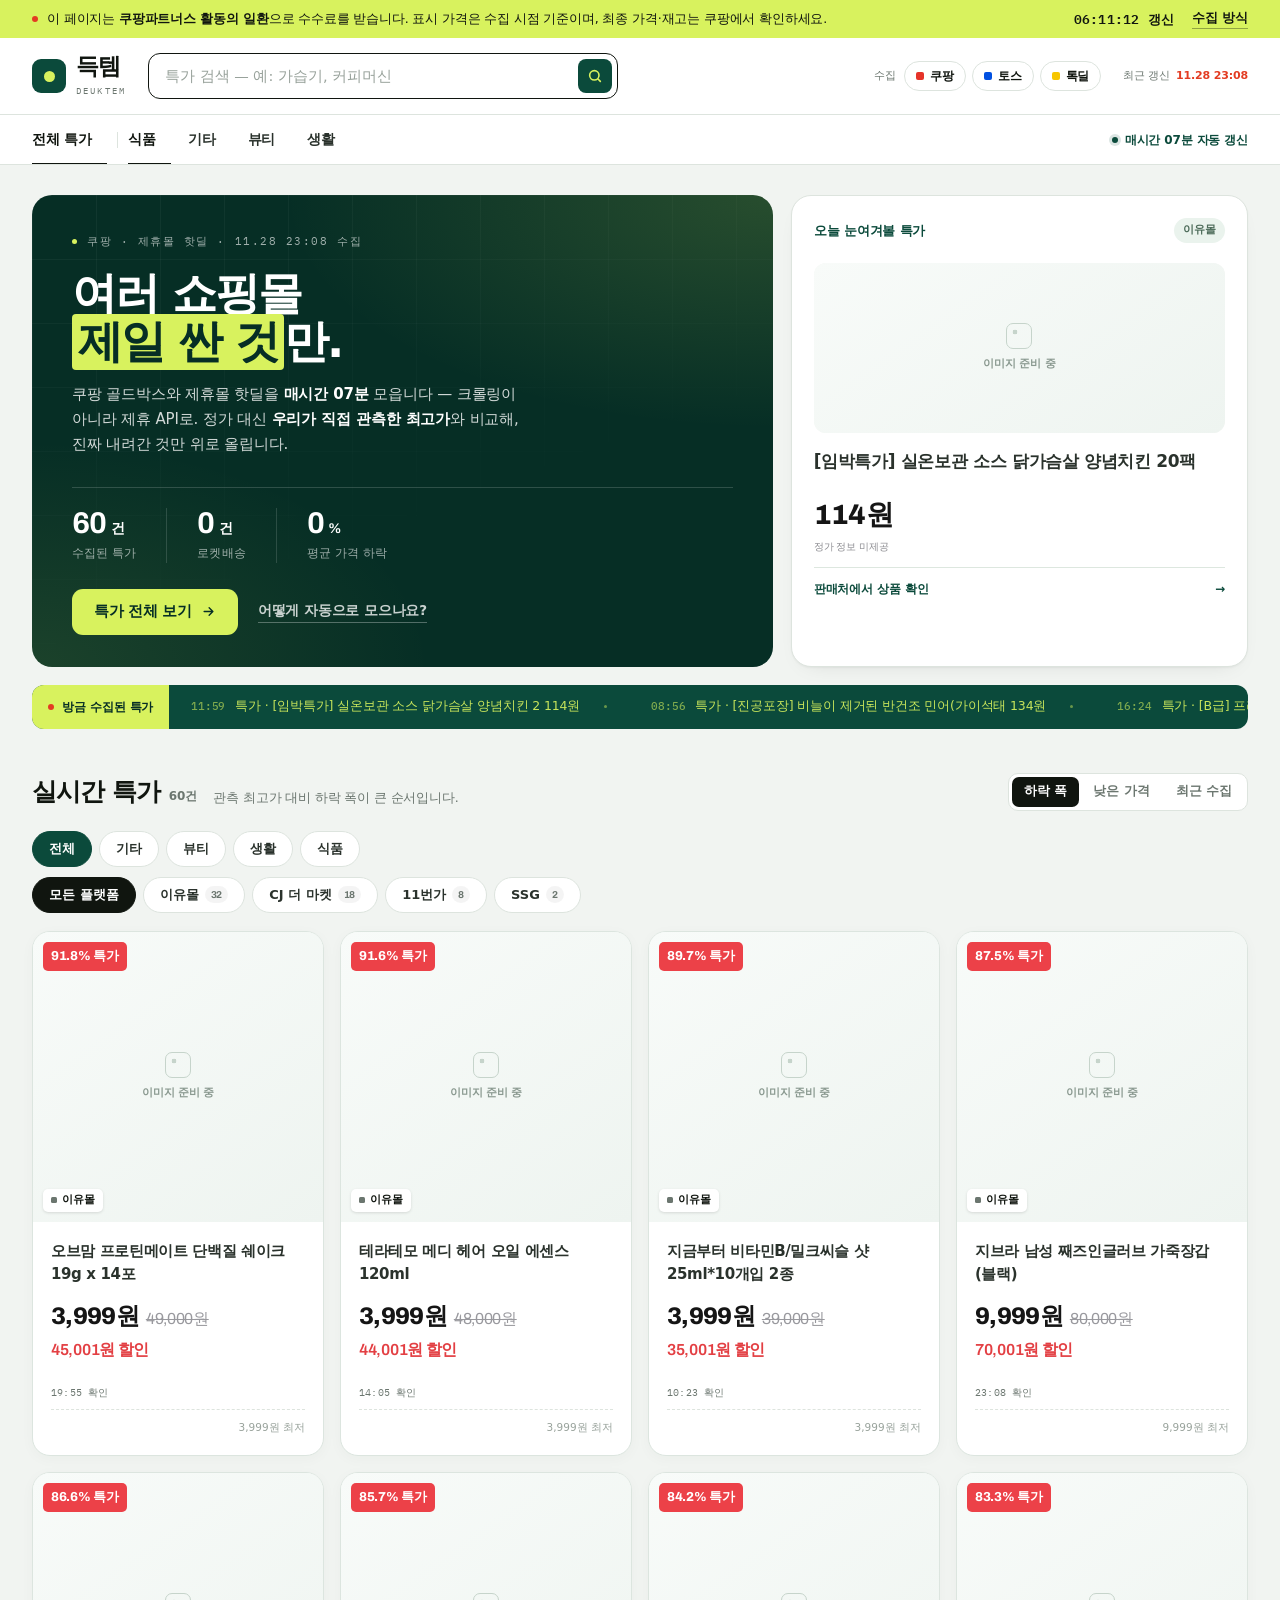
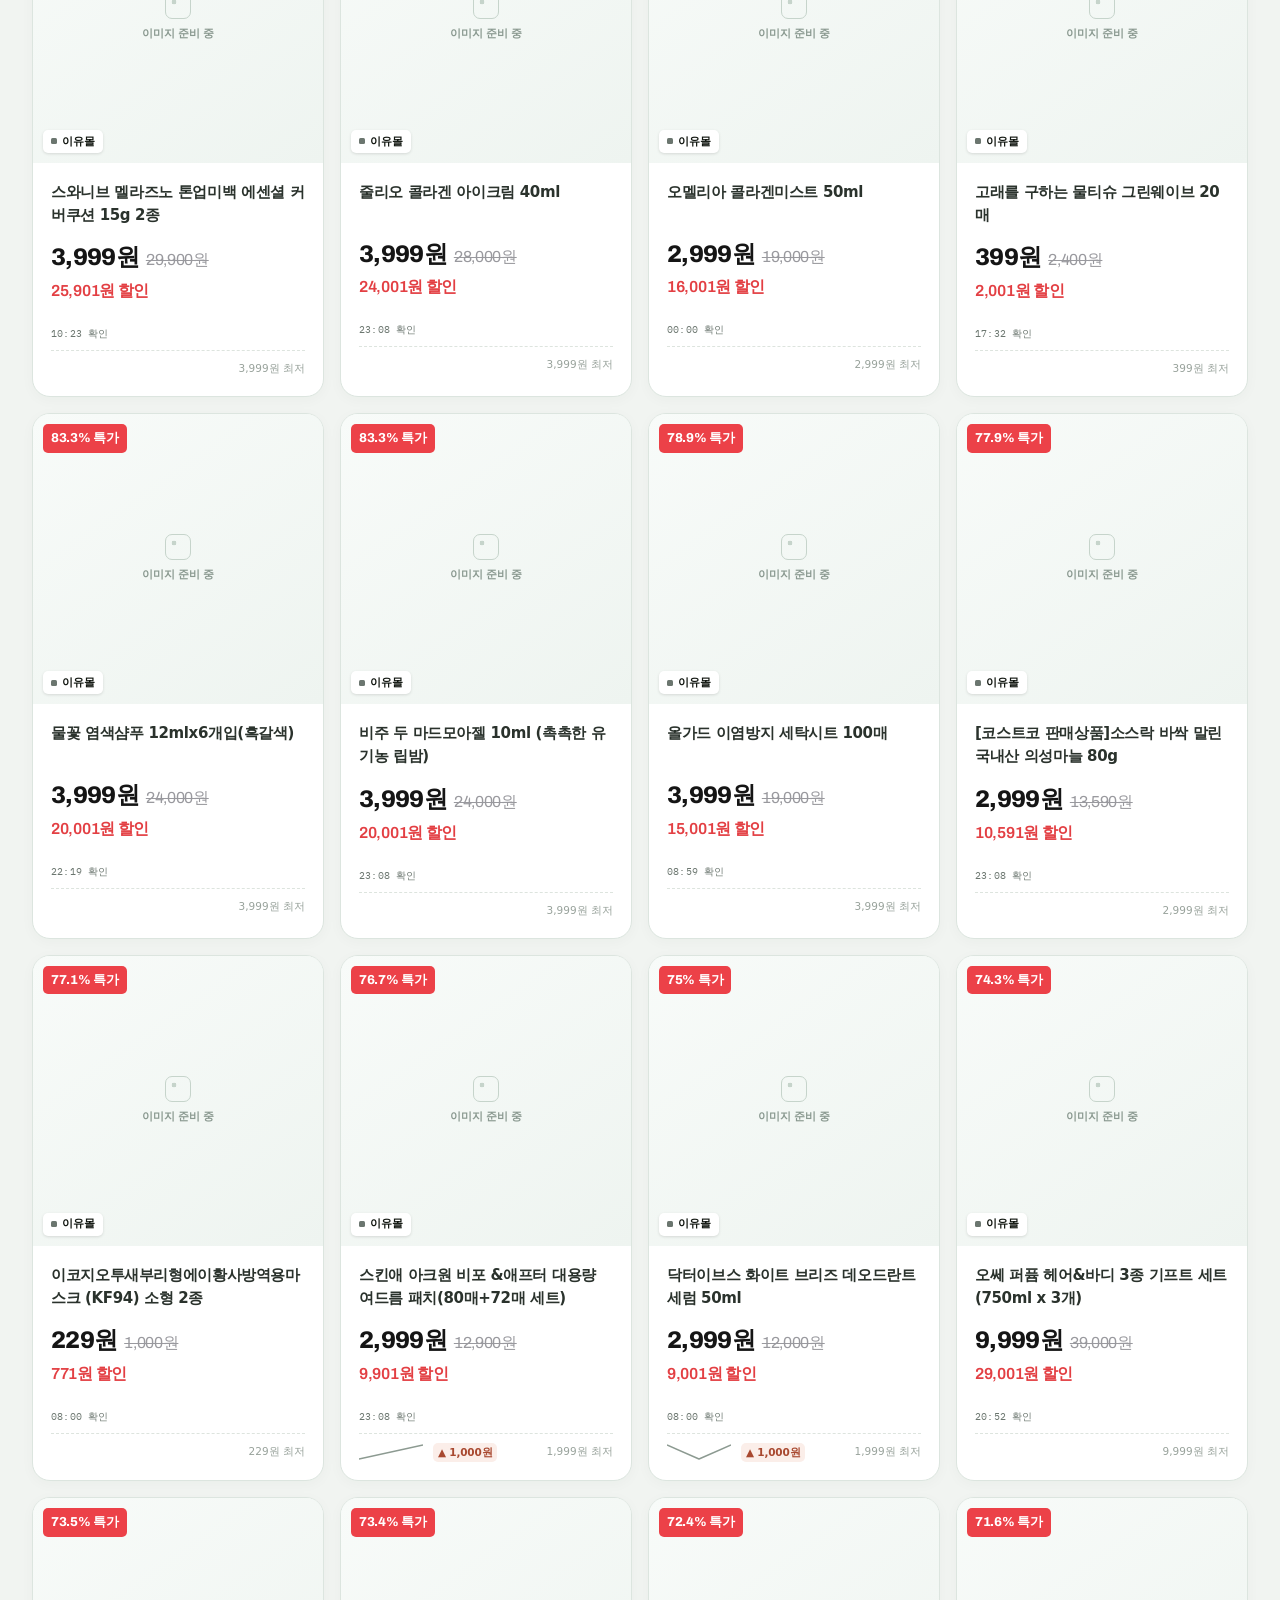
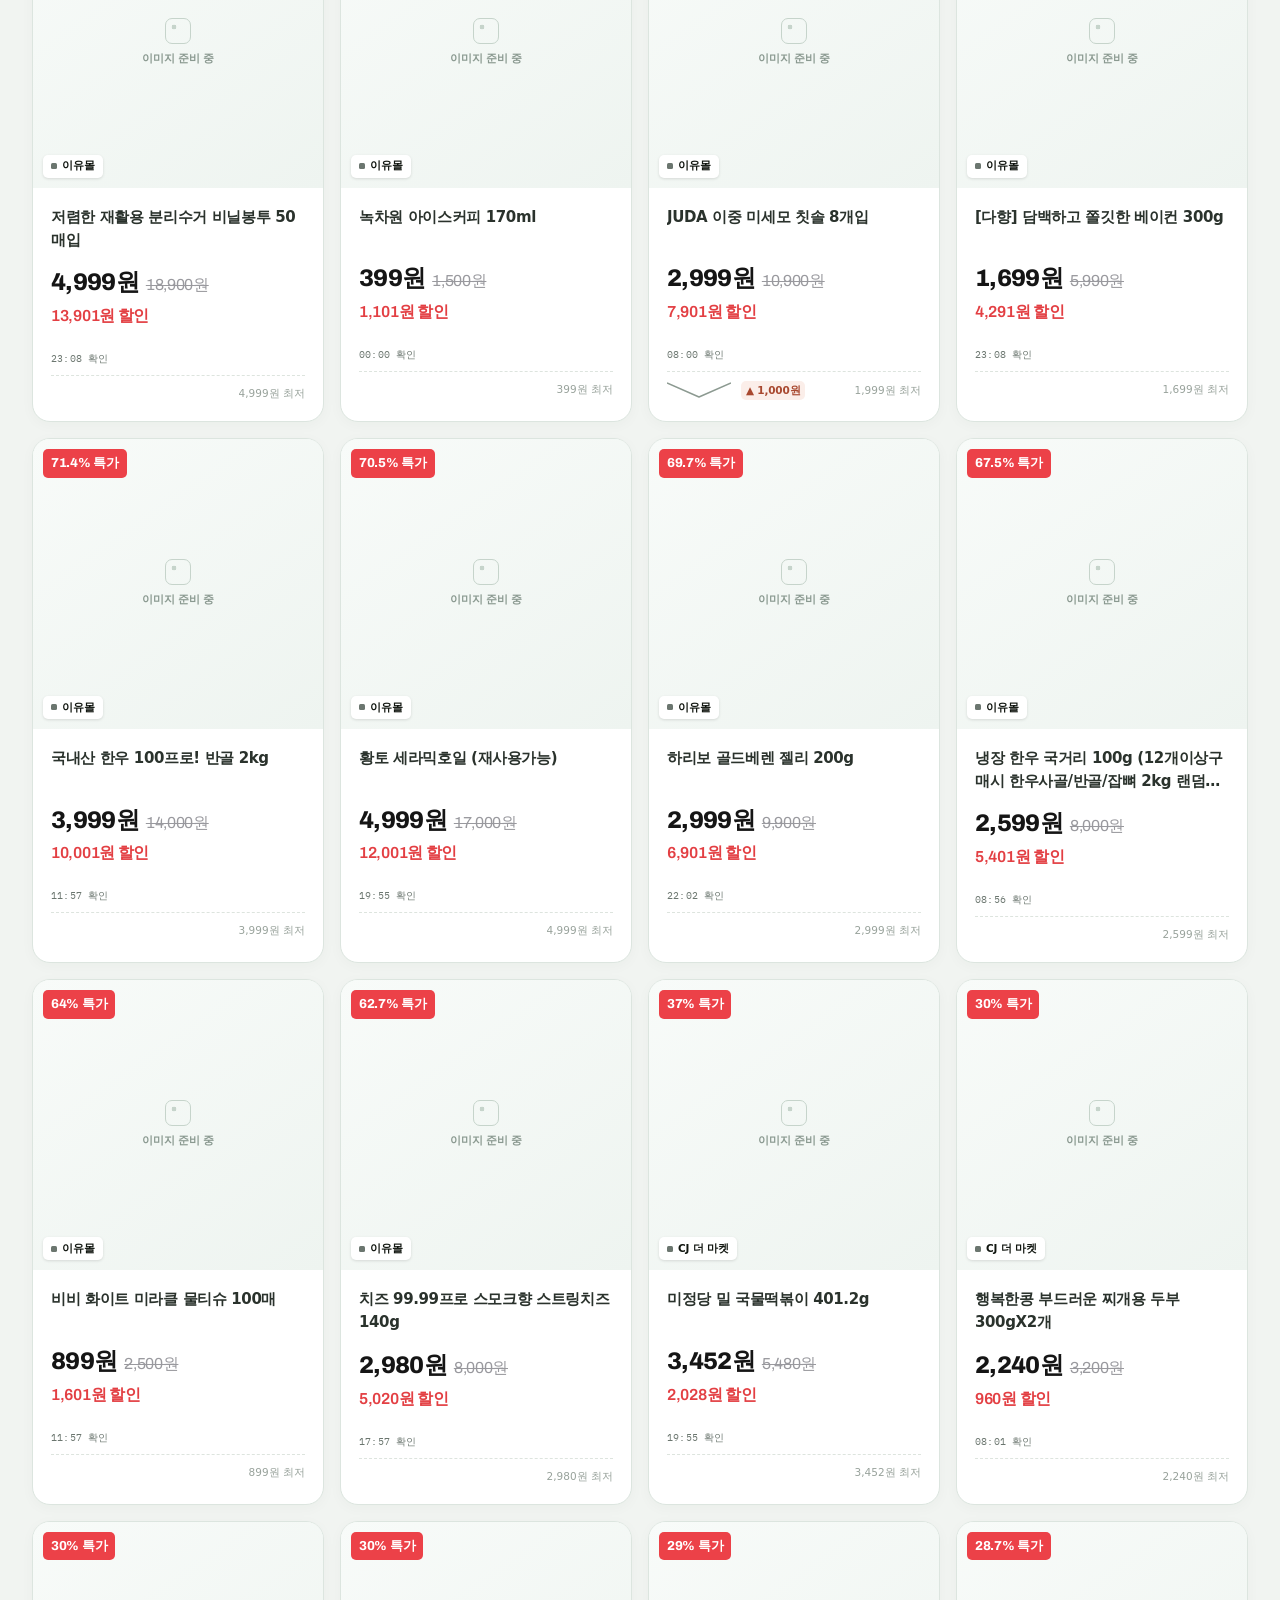
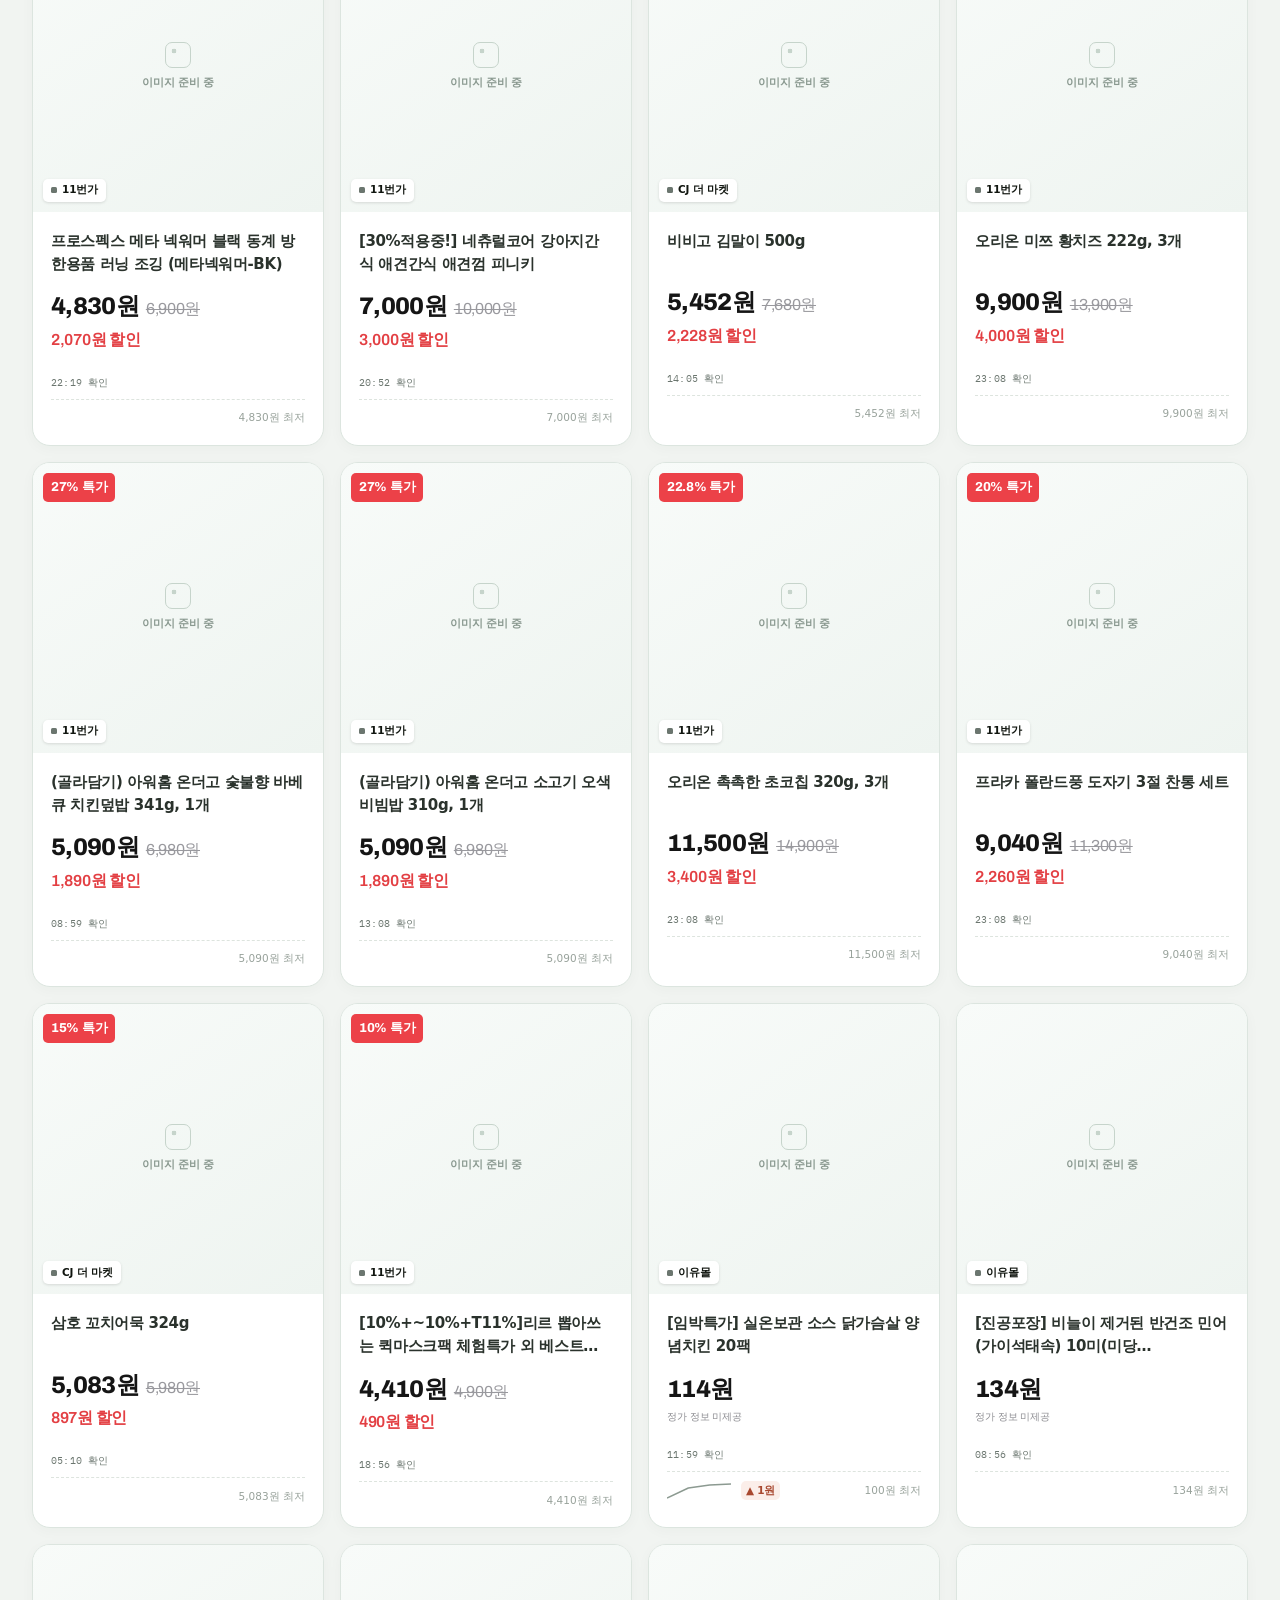
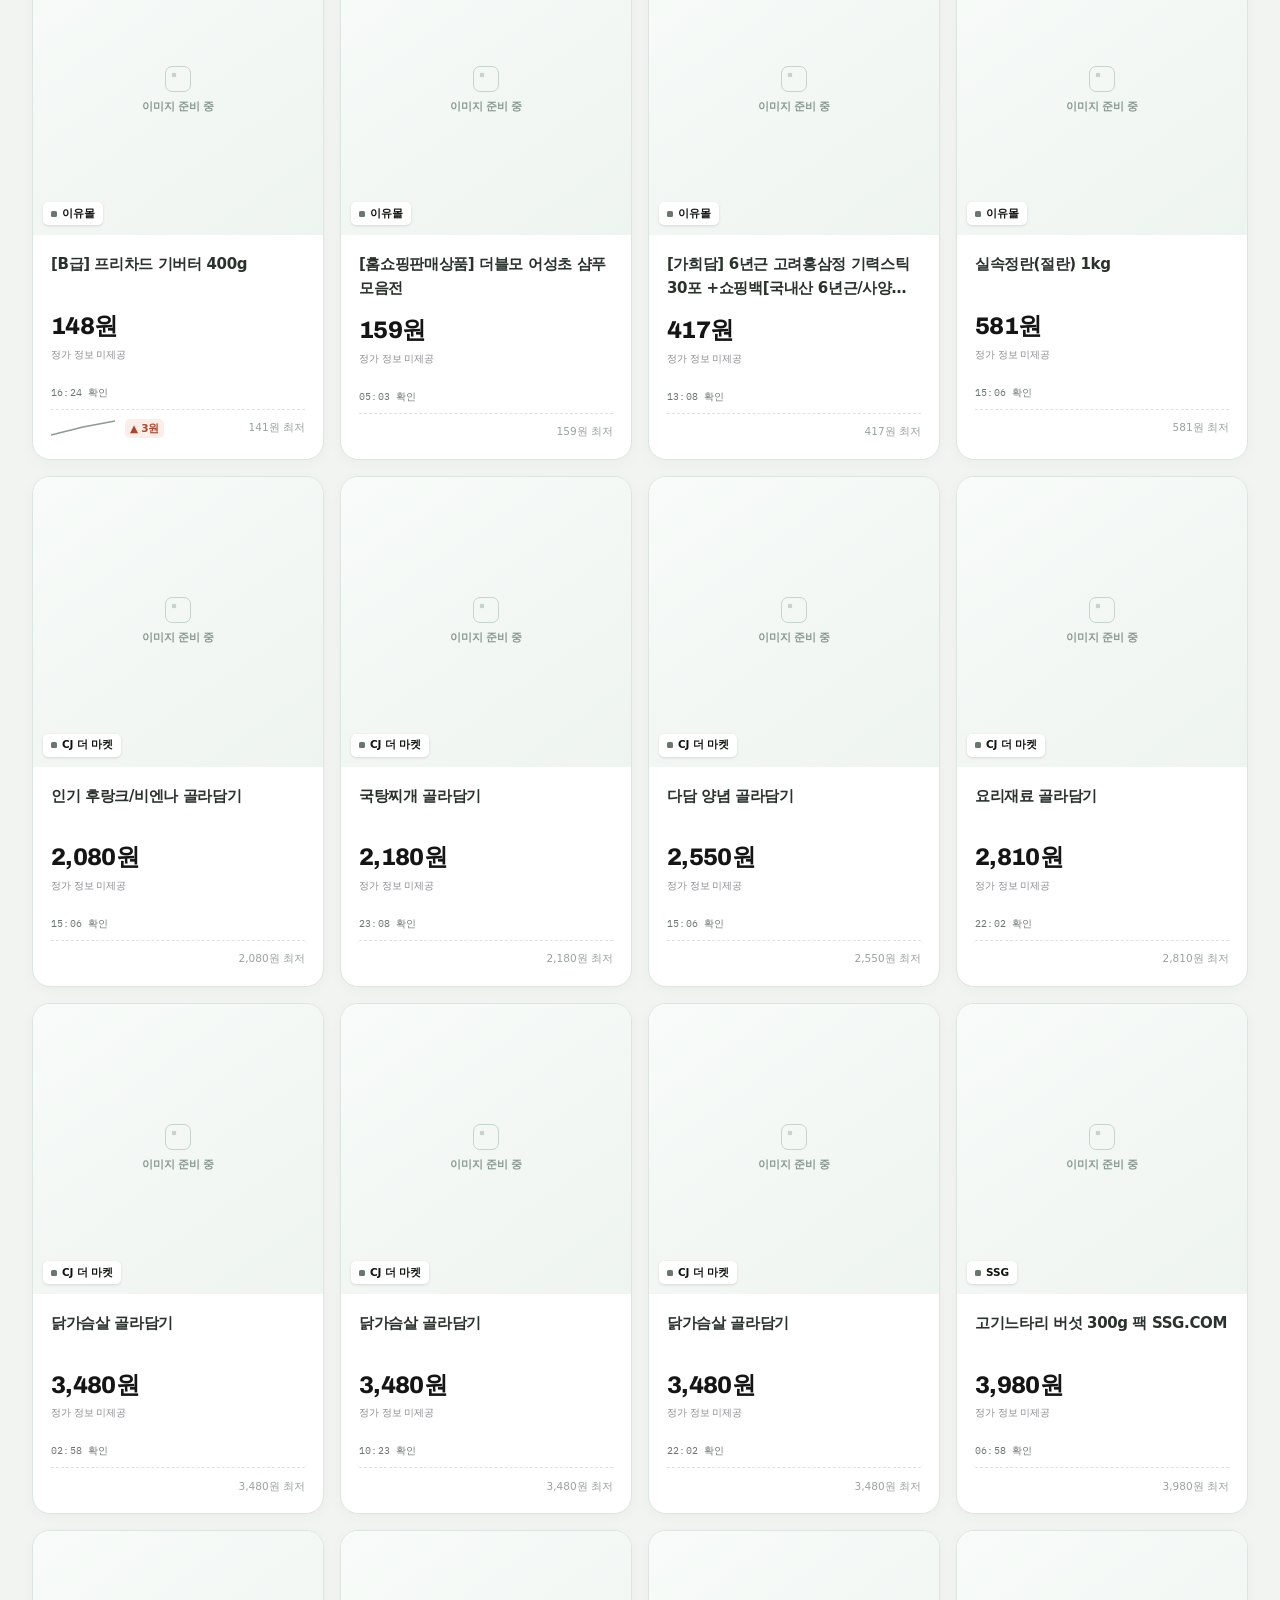
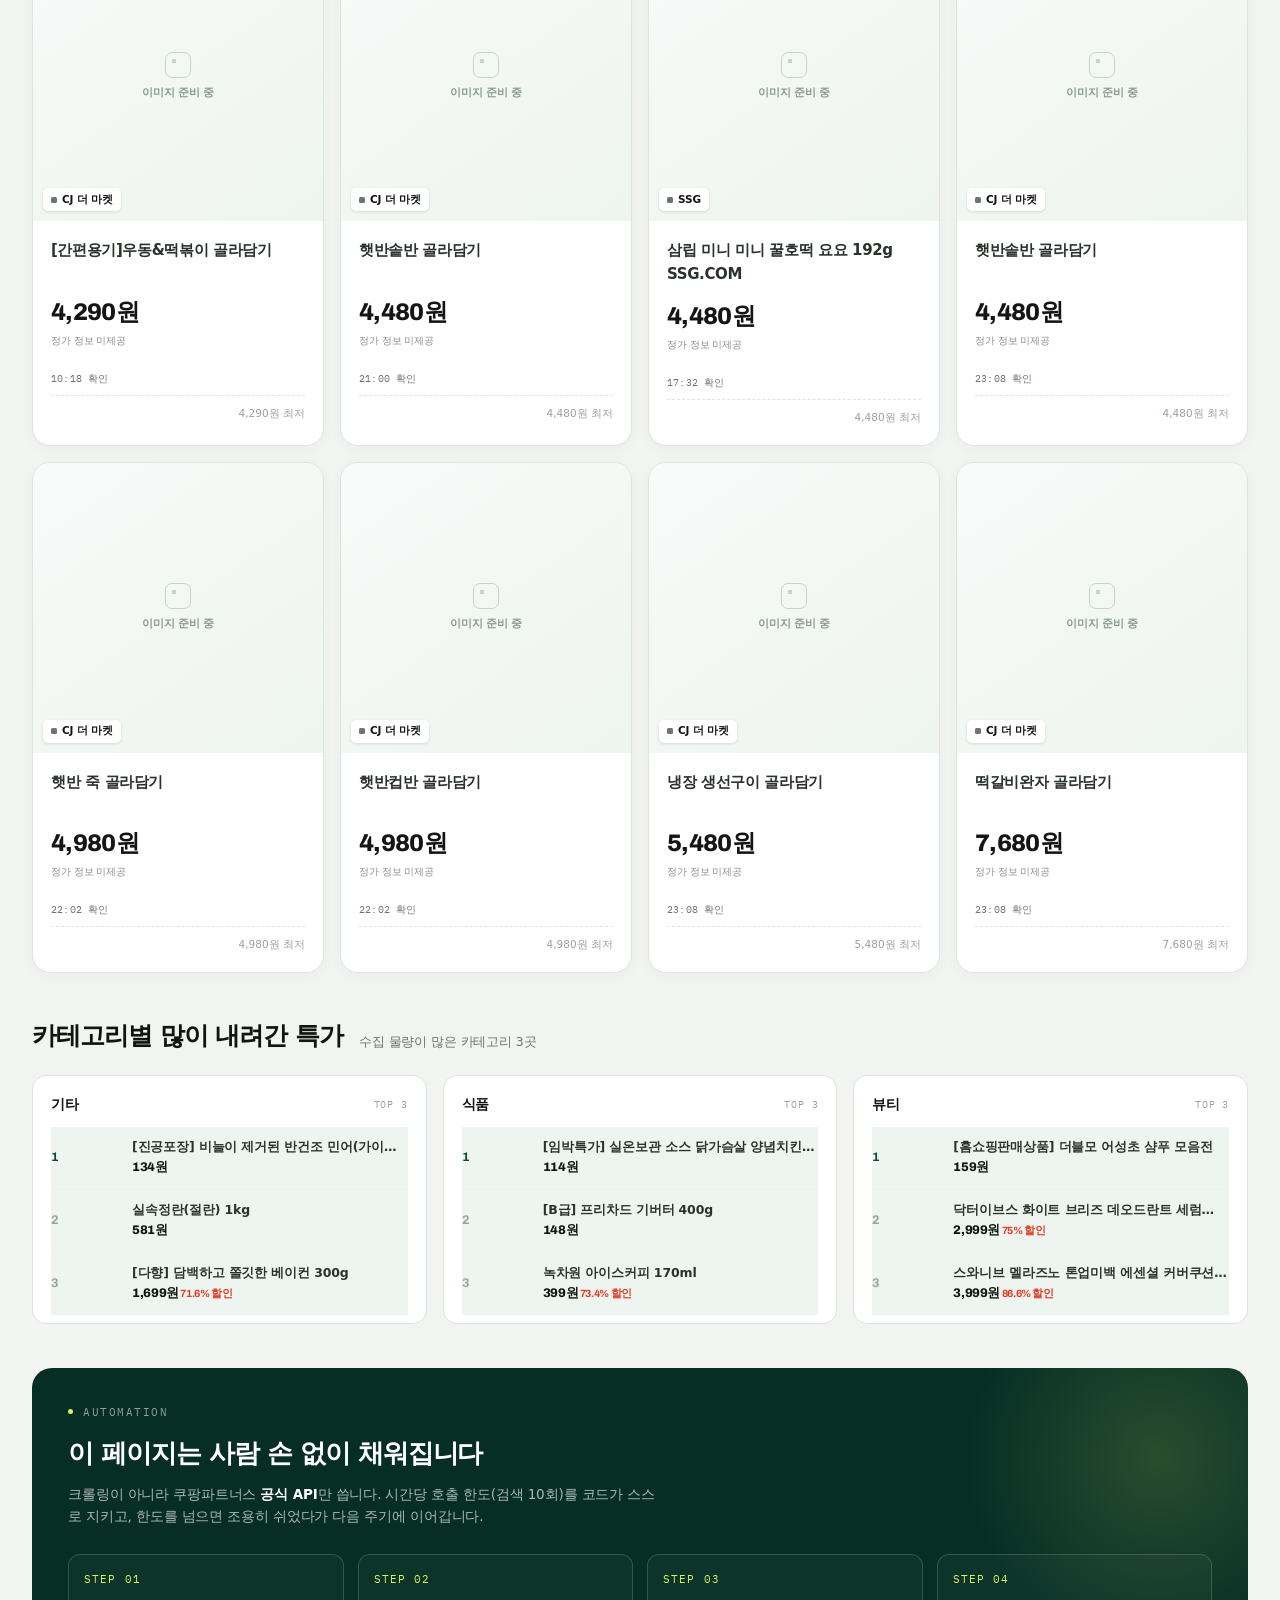
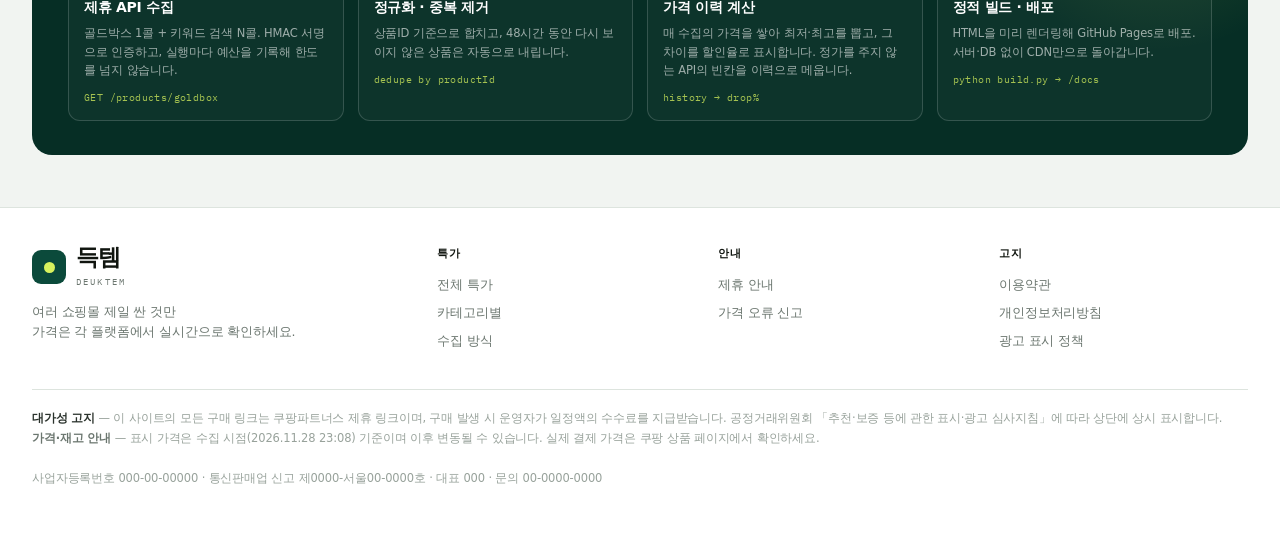
==== commit b15364a7: "chore: 특가 갱신" ====
--- a/docs/index.html
+++ b/docs/index.html
@@ -4,14 +4,14 @@
 <meta charset="utf-8">
 <meta name="viewport" content="width=device-width, initial-scale=1">
 <title>득템 — 여러 쇼핑몰 제일 싼 것만</title>
-<meta name="description" content="쿠팡 골드박스와 여러 제휴몰 핫딜을 매시간 모아 하락 폭이 큰 특가부터 보여줍니다. 60건 · 11.28 22:02 갱신.">
+<meta name="description" content="쿠팡 골드박스와 여러 제휴몰 핫딜을 매시간 모아 하락 폭이 큰 특가부터 보여줍니다. 60건 · 11.28 23:08 갱신.">
 <link rel="canonical" href="https://doowoki1.github.io/deuktem/">
 <meta name="robots" content="index,follow,max-image-preview:large">
 <meta name="theme-color" content="#0B4A3B">
 <link rel="icon" type="image/svg+xml" href="favicon.svg">
 <link rel="apple-touch-icon" href="assets/apple-touch-icon.png">
 <meta property="og:title" content="득템 — 여러 쇼핑몰 제일 싼 것만">
-<meta property="og:description" content="쿠팡 골드박스와 여러 제휴몰 핫딜을 매시간 모아 하락 폭이 큰 특가부터 보여줍니다. 60건 · 11.28 22:02 갱신.">
+<meta property="og:description" content="쿠팡 골드박스와 여러 제휴몰 핫딜을 매시간 모아 하락 폭이 큰 특가부터 보여줍니다. 60건 · 11.28 23:08 갱신.">
 <meta property="og:type" content="website">
 <meta property="og:url" content="https://doowoki1.github.io/deuktem/">
 <meta property="og:site_name" content="득템">
@@ -22,9 +22,9 @@
 <meta property="og:image:alt" content="득템 — 여러 쇼핑몰 제일 싼 것만">
 <meta name="twitter:card" content="summary_large_image">
 <meta name="twitter:title" content="득템 — 여러 쇼핑몰 제일 싼 것만">
-<meta name="twitter:description" content="쿠팡 골드박스와 여러 제휴몰 핫딜을 매시간 모아 하락 폭이 큰 특가부터 보여줍니다. 60건 · 11.28 22:02 갱신.">
+<meta name="twitter:description" content="쿠팡 골드박스와 여러 제휴몰 핫딜을 매시간 모아 하락 폭이 큰 특가부터 보여줍니다. 60건 · 11.28 23:08 갱신.">
 <meta name="twitter:image" content="https://doowoki1.github.io/deuktem/assets/og-cover.png">
-<script type="application/ld+json">{"@context": "https://schema.org", "@graph": [{"@type": "WebSite", "name": "득템", "url": "https://doowoki1.github.io/deuktem/", "inLanguage": "ko-KR"}, {"@type": "ItemList", "name": "득템 — 여러 쇼핑몰 제일 싼 것만", "numberOfItems": 60, "itemListElement": [{"@type": "ListItem", "position": 1, "item": {"@type": "Product", "name": "[임박특가] 실온보관 소스 닭가슴살 양념치킨 20팩", "url": "https://adpick.co.kr/apis/goshopping.php?affid=6ad2b6&offer=4d9b1&url=https%3A%2F%2Fwww.eyoumall.co.kr%2Fshop%2Fgoods%2Fitem_view.php%3Fno%3D658631%26amp%253Bmode%3Devent", "offers": {"@type": "Offer", "price": "114", "priceCurrency": "KRW", "availability": "https://schema.org/InStock", "url": "https://adpick.co.kr/apis/goshopping.php?affid=6ad2b6&offer=4d9b1&url=https%3A%2F%2Fwww.eyoumall.co.kr%2Fshop%2Fgoods%2Fitem_view.php%3Fno%3D658631%26amp%253Bmode%3Devent"}}}, {"@type": "ListItem", "position": 2, "item": {"@type": "Product", "name": "[진공포장] 비늘이 제거된 반건조 민어(가이석태속) 10미(미당 100~150g)", "url": "https://adpick.co.kr/apis/goshopping.php?affid=6ad2b6&offer=4d9b1&url=https%3A%2F%2Fwww.eyoumall.co.kr%2Fshop%2Fgoods%2Fitem_view.php%3Fno%3D509782", "image": "https://eyoumall.godohosting.com/pages/asu/240311/b/141.jpg", "offers": {"@type": "Offer", "price": "134", "priceCurrency": "KRW", "availability": "https://schema.org/InStock", "url": "https://adpick.co.kr/apis/goshopping.php?affid=6ad2b6&offer=4d9b1&url=https%3A%2F%2Fwww.eyoumall.co.kr%2Fshop%2Fgoods%2Fitem_view.php%3Fno%3D509782"}}}, {"@type": "ListItem", "position": 3, "item": {"@type": "Product", "name": "[B급] 프리차드 기버터 400g", "url": "https://adpick.co.kr/apis/goshopping.php?affid=6ad2b6&offer=4d9b1&url=https%3A%2F%2Fwww.eyoumall.co.kr%2Fshop%2Fgoods%2Fitem_view.php%3Fno%3D658960%26amp%253Bmode%3Devent", "offers": {"@type": "Offer", "price": "148", "priceCurrency": "KRW", "availability": "https://schema.org/InStock", "url": "https://adpick.co.kr/apis/goshopping.php?affid=6ad2b6&offer=4d9b1&url=https%3A%2F%2Fwww.eyoumall.co.kr%2Fshop%2Fgoods%2Fitem_view.php%3Fno%3D658960%26amp%253Bmode%3Devent"}}}, {"@type": "ListItem", "position": 4, "item": {"@type": "Product", "name": "[홈쇼핑판매상품] 더블모 어성초 샴푸 모음전", "url": "https://adpick.co.kr/apis/goshopping.php?affid=6ad2b6&offer=4d9b1&url=https%3A%2F%2Fwww.eyoumall.co.kr%2Fshop%2Fgoods%2Fitem_view.php%3Fno%3D347902", "offers": {"@type": "Offer", "price": "159", "priceCurrency": "KRW", "availability": "https://schema.org/InStock", "url": "https://adpick.co.kr/apis/goshopping.php?affid=6ad2b6&offer=4d9b1&url=https%3A%2F%2Fwww.eyoumall.co.kr%2Fshop%2Fgoods%2Fitem_view.php%3Fno%3D347902"}}}, {"@type": "ListItem", "position": 5, "item": {"@type": "Product", "name": "이코지오투새부리형에이황사방역용마스크 (KF94) 소형 2종", "url": "https://adpick.co.kr/apis/goshopping.php?affid=6ad2b6&offer=4d9b1&url=https%3A%2F%2Fwww.eyoumall.co.kr%2Fshop%2Fgoods%2Fitem_view.php%3Fno%3D659646", "image": "https://eyoumall.godohosting.com/pages/asu/261125/b/5.jpg", "offers": {"@type": "Offer", "price": "229", "priceCurrency": "KRW", "availability": "https://schema.org/InStock", "url": "https://adpick.co.kr/apis/goshopping.php?affid=6ad2b6&offer=4d9b1&url=https%3A%2F%2Fwww.eyoumall.co.kr%2Fshop%2Fgoods%2Fitem_view.php%3Fno%3D659646"}}}, {"@type": "ListItem", "position": 6, "item": {"@type": "Product", "name": "녹차원 아이스커피 170ml", "url": "https://adpick.co.kr/apis/goshopping.php?affid=6ad2b6&offer=4d9b1&url=https%3A%2F%2Fwww.eyoumall.co.kr%2Fshop%2Fgoods%2Fitem_view.php%3Fno%3D658556", "image": "https://eyoumall.godohosting.com/pages/asu/261113/b/11.jpg", "offers": {"@type": "Offer", "price": "399", "priceCurrency": "KRW", "availability": "https://schema.org/InStock", "url": "https://adpick.co.kr/apis/goshopping.php?affid=6ad2b6&offer=4d9b1&url=https%3A%2F%2Fwww.eyoumall.co.kr%2Fshop%2Fgoods%2Fitem_view.php%3Fno%3D658556"}}}, {"@type": "ListItem", "position": 7, "item": {"@type": "Product", "name": "고래를 구하는 물티슈 그린웨이브 20매", "url": "https://adpick.co.kr/apis/goshopping.php?affid=6ad2b6&offer=4d9b1&url=https%3A%2F%2Fwww.eyoumall.co.kr%2Fshop%2Fgoods%2Fitem_view.php%3Fno%3D658848", "image": "https://eyoumall.godohosting.com/pages/asu/261118/b/6.jpg", "offers": {"@type": "Offer", "price": "399", "priceCurrency": "KRW", "availability": "https://schema.org/InStock", "url": "https://adpick.co.kr/apis/goshopping.php?affid=6ad2b6&offer=4d9b1&url=https%3A%2F%2Fwww.eyoumall.co.kr%2Fshop%2Fgoods%2Fitem_view.php%3Fno%3D658848"}}}, {"@type": "ListItem", "position": 8, "item": {"@type": "Product", "name": "[가희담] 6년근 고려홍삼정 기력스틱 30포 +쇼핑백[국내산 6년근/사양벌꿀,영지버섯 함유](2개이상 구매가능)", "url": "https://adpick.co.kr/apis/goshopping.php?affid=6ad2b6&offer=4d9b1&url=https%3A%2F%2Fwww.eyoumall.co.kr%2Fshop%2Fgoods%2Fitem_view.php%3Fno%3D650370", "offers": {"@type": "Offer", "price": "417", "priceCurrency": "KRW", "availability": "https://schema.org/InStock", "url": "https://adpick.co.kr/apis/goshopping.php?affid=6ad2b6&offer=4d9b1&url=https%3A%2F%2Fwww.eyoumall.co.kr%2Fshop%2Fgoods%2Fitem_view.php%3Fno%3D650370"}}}, {"@type": "ListItem", "position": 9, "item": {"@type": "Product", "name": "실속정란(절란) 1kg", "url": "https://adpick.co.kr/apis/goshopping.php?affid=6ad2b6&offer=4d9b1&url=https%3A%2F%2Fwww.eyoumall.co.kr%2Fshop%2Fgoods%2Fitem_view.php%3Fno%3D973", "image": "https://eyoumall.godohosting.com/pages/asu/220218/b/100.jpg", "offers": {"@type": "Offer", "price": "581", "priceCurrency": "KRW", "availability": "https://schema.org/InStock", "url": "https://adpick.co.kr/apis/goshopping.php?affid=6ad2b6&offer=4d9b1&url=https%3A%2F%2Fwww.eyoumall.co.kr%2Fshop%2Fgoods%2Fitem_view.php%3Fno%3D973"}}}, {"@type": "ListItem", "position": 10, "item": {"@type": "Product", "name": "오롤리데이 X 덴띠끄 칫솔", "url": "https://adpick.co.kr/apis/goshopping.php?affid=6ad2b6&offer=4d9b1&url=https%3A%2F%2Fwww.eyoumall.co.kr%2Fshop%2Fgoods%2Fitem_view.php%3Fno%3D658851", "image": "https://eyoumall.godohosting.com/pages/asu/261118/b/9.jpg", "offers": {"@type": "Offer", "price": "799", "priceCurrency": "KRW", "availability": "https://schema.org/InStock", "url": "https://adpick.co.kr/apis/goshopping.php?affid=6ad2b6&offer=4d9b1&url=https%3A%2F%2Fwww.eyoumall.co.kr%2Fshop%2Fgoods%2Fitem_view.php%3Fno%3D658851"}}}, {"@type": "ListItem", "position": 11, "item": {"@type": "Product", "name": "비비 화이트 미라클 물티슈 100매", "url": "https://adpick.co.kr/apis/goshopping.php?affid=6ad2b6&offer=4d9b1&url=https%3A%2F%2Fwww.eyoumall.co.kr%2Fshop%2Fgoods%2Fitem_view.php%3Fno%3D658860", "image": "https://eyoumall.godohosting.com/pages/asu/261118/b/18.jpg", "offers": {"@type": "Offer", "price": "899", "priceCurrency": "KRW", "availability": "https://schema.org/InStock", "url": "https://adpick.co.kr/apis/goshopping.php?affid=6ad2b6&offer=4d9b1&url=https%3A%2F%2Fwww.eyoumall.co.kr%2Fshop%2Fgoods%2Fitem_view.php%3Fno%3D658860"}}}, {"@type": "ListItem", "position": 12, "item": {"@type": "Product", "name": "[다향] 담백하고 쫄깃한 베이컨 300g", "url": "https://adpick.co.kr/apis/goshopping.php?affid=6ad2b6&offer=4d9b1&url=http%3A%2F%2Fwww.eyoumall.co.kr%2Fshop%2Fgoods%2Fitem_view.php%3Fno%3D511399", "image": "https://eyoumall.godohosting.com/pages/asu/240325/b/131-1.jpg", "offers": {"@type": "Offer", "price": "1699", "priceCurrency": "KRW", "availability": "https://schema.org/InStock", "url": "https://adpick.co.kr/apis/goshopping.php?affid=6ad2b6&offer=4d9b1&url=http%3A%2F%2Fwww.eyoumall.co.kr%2Fshop%2Fgoods%2Fitem_view.php%3Fno%3D511399"}}}, {"@type": "ListItem", "position": 13, "item": {"@type": "Product", "name": "인기 후랑크/비엔나 골라담기", "url": "https://adpick.co.kr/apis/goshopping.php?affid=6ad2b6&offer=f5ff7&url=https%3A%2F%2Fwww.cjthemarket.com%2Fpc%2Fprod%2FprodDetail%3FprdCd%3DS0005634", "image": "https://img.cjthemarket.com/images/file/product/418/20260706165429809.jpg", "offers": {"@type": "Offer", "price": "2080", "priceCurrency": "KRW", "availability": "https://schema.org/InStock", "url": "https://adpick.co.kr/apis/goshopping.php?affid=6ad2b6&offer=f5ff7&url=https%3A%2F%2Fwww.cjthemarket.com%2Fpc%2Fprod%2FprodDetail%3FprdCd%3DS0005634"}}}, {"@type": "ListItem", "position": 14, "item": {"@type": "Product", "name": "국탕찌개 골라담기", "url": "https://adpick.co.kr/apis/goshopping.php?affid=6ad2b6&offer=f5ff7&url=https%3A%2F%2Fwww.cjthemarket.com%2Fpc%2Fprod%2FprodDetail%3FprdCd%3DS0002731", "image": "https://img.cjthemarket.com/images/file/product/287/20260318111025585.jpg", "offers": {"@type": "Offer", "price": "2180", "priceCurrency": "KRW", "availability": "https://schema.org/InStock", "url": "https://adpick.co.kr/apis/goshopping.php?affid=6ad2b6&offer=f5ff7&url=https%3A%2F%2Fwww.cjthemarket.com%2Fpc%2Fprod%2FprodDetail%3FprdCd%3DS0002731"}}}, {"@type": "ListItem", "position": 15, "item": {"@type": "Product", "name": "행복한콩 부드러운 찌개용 두부 300gX2개", "url": "https://adpick.co.kr/apis/goshopping.php?affid=6ad2b6&offer=f5ff7&url=https%3A%2F%2Fwww.cjthemarket.com%2Fthe%2Fproduct%2Fproduct-main%3FprdCd%3D40167568", "image": "https://img.cjthemarket.com/images/file/product/949/20260619153911444.jpg", "offers": {"@type": "Offer", "price": "2240", "priceCurrency": "KRW", "availability": "https://schema.org/InStock", "url": "https://adpick.co.kr/apis/goshopping.php?affid=6ad2b6&offer=f5ff7&url=https%3A%2F%2Fwww.cjthemarket.com%2Fthe%2Fproduct%2Fproduct-main%3FprdCd%3D40167568"}}}, {"@type": "ListItem", "position": 16, "item": {"@type": "Product", "name": "다담 양념 골라담기", "url": "https://adpick.co.kr/apis/goshopping.php?affid=6ad2b6&offer=f5ff7&url=https%3A%2F%2Fwww.cjthemarket.com%2Fthe%2Fproduct%2Fproduct-main%3FprdCd%3DS0002552%26ctgrId%3D%26plnId%3D300001%26giftSetEvntId%3D%26areaNum%3D35", "image": "https://img.cjthemarket.com/images/file/product/336/20260318112213539.jpg", "offers": {"@type": "Offer", "price": "2550", "priceCurrency": "KRW", "availability": "https://schema.org/InStock", "url": "https://adpick.co.kr/apis/goshopping.php?affid=6ad2b6&offer=f5ff7&url=https%3A%2F%2Fwww.cjthemarket.com%2Fthe%2Fproduct%2Fproduct-main%3FprdCd%3DS0002552%26ctgrId%3D%26plnId%3D300001%26giftSetEvntId%3D%26areaNum%3D35"}}}, {"@type": "ListItem", "position": 17, "item": {"@type": "Product", "name": "냉장 한우 국거리 100g (12개이상구매시 한우사골/반골/잡뼈 2kg 랜덤증정)", "url": "https://adpick.co.kr/apis/goshopping.php?affid=6ad2b6&offer=4d9b1&url=https%3A%2F%2Fwww.eyoumall.co.kr%2Fshop%2Fgoods%2Fitem_view.php%3Fno%3D616111", "image": "https://eyoumall.godohosting.com/pages/asu/251224/b/109-1.jpg", "offers": {"@type": "Offer", "price": "2599", "priceCurrency": "KRW", "availability": "https://schema.org/InStock", "url": "https://adpick.co.kr/apis/goshopping.php?affid=6ad2b6&offer=4d9b1&url=https%3A%2F%2Fwww.eyoumall.co.kr%2Fshop%2Fgoods%2Fitem_view.php%3Fno%3D616111"}}}, {"@type": "ListItem", "position": 18, "item": {"@type": "Product", "name": "요리재료 골라담기", "url": "https://adpick.co.kr/apis/goshopping.php?affid=6ad2b6&offer=f5ff7&url=https%3A%2F%2Fwww.cjthemarket.com%2Fthe%2Fproduct%2Fproduct-main%3FprdCd%3DS0005639%26ctgrId%3D%26plnId%3D300001%26giftSetEvntId%3D%26areaNum%3D31", "image": "https://img.cjthemarket.com/images/file/product/139/20260708181533369.png", "offers": {"@type": "Offer", "price": "2810", "priceCurrency": "KRW", "availability": "https://schema.org/InStock", "url": "https://adpick.co.kr/apis/goshopping.php?affid=6ad2b6&offer=f5ff7&url=https%3A%2F%2Fwww.cjthemarket.com%2Fthe%2Fproduct%2Fproduct-main%3FprdCd%3DS0005639%26ctgrId%3D%26plnId%3D300001%26giftSetEvntId%3D%26areaNum%3D31"}}}, {"@type": "ListItem", "position": 19, "item": {"@type": "Product", "name": "치즈 99.99프로 스모크향 스트링치즈 140g", "url": "https://adpick.co.kr/apis/goshopping.php?affid=6ad2b6&offer=4d9b1&url=https%3A%2F%2Fwww.eyoumall.co.kr%2Fshop%2Fgoods%2Fitem_view.php%3Fno%3D658695", "image": "https://eyoumall.godohosting.com/pages/asu/261116/b/101.jpg", "offers": {"@type": "Offer", "price": "2980", "priceCurrency": "KRW", "availability": "https://schema.org/InStock", "url": "https://adpick.co.kr/apis/goshopping.php?affid=6ad2b6&offer=4d9b1&url=https%3A%2F%2Fwww.eyoumall.co.kr%2Fshop%2Fgoods%2Fitem_view.php%3Fno%3D658695"}}}, {"@type": "ListItem", "position": 20, "item": {"@type": "Product", "name": "닥터이브스 화이트 브리즈 데오드란트 세럼 50ml", "url": "https://adpick.co.kr/apis/goshopping.php?affid=6ad2b6&offer=4d9b1&url=https%3A%2F%2Fwww.eyoumall.co.kr%2Fshop%2Fgoods%2Fitem_view.php%3Fno%3D658700", "image": "https://eyoumall.godohosting.com/pages/asu/261116/b/17.jpg", "offers": {"@type": "Offer", "price": "2999", "priceCurrency": "KRW", "availability": "https://schema.org/InStock", "url": "https://adpick.co.kr/apis/goshopping.php?affid=6ad2b6&offer=4d9b1&url=https%3A%2F%2Fwww.eyoumall.co.kr%2Fshop%2Fgoods%2Fitem_view.php%3Fno%3D658700"}}}, {"@type": "ListItem", "position": 21, "item": {"@type": "Product", "name": "JUDA 이중 미세모 칫솔 8개입", "url": "https://adpick.co.kr/apis/goshopping.php?affid=6ad2b6&offer=4d9b1&url=https%3A%2F%2Fwww.eyoumall.co.kr%2Fshop%2Fgoods%2Fitem_view.php%3Fno%3D659333", "image": "https://eyoumall.godohosting.com/pages/asu/261120/b/15-1.jpg", "offers": {"@type": "Offer", "price": "2999", "priceCurrency": "KRW", "availability": "https://schema.org/InStock", "url": "https://adpick.co.kr/apis/goshopping.php?affid=6ad2b6&offer=4d9b1&url=https%3A%2F%2Fwww.eyoumall.co.kr%2Fshop%2Fgoods%2Fitem_view.php%3Fno%3D659333"}}}, {"@type": "ListItem", "position": 22, "item": {"@type": "Product", "name": "스킨애 아크원 비포 &애프터 대용량 여드름 패치(80매+72매 세트)", "url": "https://adpick.co.kr/apis/goshopping.php?affid=6ad2b6&offer=4d9b1&url=https%3A%2F%2Fwww.eyoumall.co.kr%2Fshop%2Fgoods%2Fitem_view.php%3Fno%3D659173", "image": "https://eyoumall.godohosting.com/pages/asu/261118/b/29.jpg", "offers": {"@type": "Offer", "price": "2999", "priceCurrency": "KRW", "availability": "https://schema.org/InStock", "url": "https://adpick.co.kr/apis/goshopping.php?affid=6ad2b6&offer=4d9b1&url=https%3A%2F%2Fwww.eyoumall.co.kr%2Fshop%2Fgoods%2Fitem_view.php%3Fno%3D659173"}}}, {"@type": "ListItem", "position": 23, "item": {"@type": "Product", "name": "[코스트코 판매상품]소스락 바싹 말린 국내산 의성마늘 80g", "url": "https://adpick.co.kr/apis/goshopping.php?affid=6ad2b6&offer=4d9b1&url=https%3A%2F%2Fwww.eyoumall.co.kr%2Fshop%2Fgoods%2Fitem_view.php%3Fno%3D655104", "image": "https://eyoumall.godohosting.com/pages/asu/261016/b/5.jpg", "offers": {"@type": "Offer", "price": "2999", "priceCurrency": "KRW", "availability": "https://schema.org/InStock", "url": "https://adpick.co.kr/apis/goshopping.php?affid=6ad2b6&offer=4d9b1&url=https%3A%2F%2Fwww.eyoumall.co.kr%2Fshop%2Fgoods%2Fitem_view.php%3Fno%3D655104"}}}, {"@type": "ListItem", "position": 24, "item": {"@type": "Product", "name": "오멜리아 콜라겐미스트 50ml", "url": "https://adpick.co.kr/apis/goshopping.php?affid=6ad2b6&offer=4d9b1&url=https%3A%2F%2Fwww.eyoumall.co.kr%2Fshop%2Fgoods%2Fitem_view.php%3Fno%3D659436", "image": "https://eyoumall.godohosting.com/pages/asu/261120/b/24.jpg", "offers": {"@type": "Offer", "price": "2999", "priceCurrency": "KRW", "availability": "https://schema.org/InStock", "url": "https://adpick.co.kr/apis/goshopping.php?affid=6ad2b6&offer=4d9b1&url=https%3A%2F%2Fwww.eyoumall.co.kr%2Fshop%2Fgoods%2Fitem_view.php%3Fno%3D659436"}}}, {"@type": "ListItem", "position": 25, "item": {"@type": "Product", "name": "하리보 골드베렌 젤리 200g", "url": "https://adpick.co.kr/apis/goshopping.php?affid=6ad2b6&offer=4d9b1&url=https%3A%2F%2Fwww.eyoumall.co.kr%2Fshop%2Fgoods%2Fitem_view.php%3Fno%3D659500", "image": "https://eyoumall.godohosting.com/pages/asu/261123/b/3.jpg", "offers": {"@type": "Offer", "price": "2999", "priceCurrency": "KRW", "availability": "https://schema.org/InStock", "url": "https://adpick.co.kr/apis/goshopping.php?affid=6ad2b6&offer=4d9b1&url=https%3A%2F%2Fwww.eyoumall.co.kr%2Fshop%2Fgoods%2Fitem_view.php%3Fno%3D659500"}}}, {"@type": "ListItem", "position": 26, "item": {"@type": "Product", "name": "미정당 밀 국물떡볶이 401.2g", "url": "https://adpick.co.kr/apis/goshopping.php?affid=6ad2b6&offer=f5ff7&url=https%3A%2F%2Fwww.cjthemarket.com%2Fpc%2Fprod%2FprodDetail%3FprdCd%3D40187662%26ctgrId%3D%26plnId%3D300001%26giftSetEvntId%3D%26areaNum%3D4", "image": "https://img.cjthemarket.com/images/file/product/839/20261110114335644.jpg", "offers": {"@type": "Offer", "price": "3452", "priceCurrency": "KRW", "availability": "https://schema.org/InStock", "url": "https://adpick.co.kr/apis/goshopping.php?affid=6ad2b6&offer=f5ff7&url=https%3A%2F%2Fwww.cjthemarket.com%2Fpc%2Fprod%2FprodDetail%3FprdCd%3D40187662%26ctgrId%3D%26plnId%3D300001%26giftSetEvntId%3D%26areaNum%3D4"}}}, {"@type": "ListItem", "position": 27, "item": {"@type": "Product", "name": "닭가슴살 골라담기", "url": "https://adpick.co.kr/apis/goshopping.php?affid=6ad2b6&offer=f5ff7&url=https%3A%2F%2Fwww.cjthemarket.com%2Fthe%2Fproduct%2Fproduct-main%3FprdCd%3DS0002450%26ctgrId%3D%26plnId%3D300001%26giftSetEvntId%3D%26areaNum%3D17", "image": "https://img.cjthemarket.com/images/file/product/997/20260511173124599.png", "offers": {"@type": "Offer", "price": "3480", "priceCurrency": "KRW", "availability": "https://schema.org/InStock", "url": "https://adpick.co.kr/apis/goshopping.php?affid=6ad2b6&offer=f5ff7&url=https%3A%2F%2Fwww.cjthemarket.com%2Fthe%2Fproduct%2Fproduct-main%3FprdCd%3DS0002450%26ctgrId%3D%26plnId%3D300001%26giftSetEvntId%3D%26areaNum%3D17"}}}, {"@type": "ListItem", "position": 28, "item": {"@type": "Product", "name": "닭가슴살 골라담기", "url": "https://adpick.co.kr/apis/goshopping.php?affid=6ad2b6&offer=f5ff7&url=https%3A%2F%2Fwww.cjthemarket.com%2Fthe%2Fproduct%2Fproduct-main%3FprdCd%3DS0002450%26ctgrId%3D%26plnId%3D300001%26giftSetEvntId%3D%26areaNum%3D19", "image": "https://img.cjthemarket.com/images/file/product/997/20260511173124599.png", "offers": {"@type": "Offer", "price": "3480", "priceCurrency": "KRW", "availability": "https://schema.org/InStock", "url": "https://adpick.co.kr/apis/goshopping.php?affid=6ad2b6&offer=f5ff7&url=https%3A%2F%2Fwww.cjthemarket.com%2Fthe%2Fproduct%2Fproduct-main%3FprdCd%3DS0002450%26ctgrId%3D%26plnId%3D300001%26giftSetEvntId%3D%26areaNum%3D19"}}}, {"@type": "ListItem", "position": 29, "item": {"@type": "Product", "name": "닭가슴살 골라담기", "url": "https://adpick.co.kr/apis/goshopping.php?affid=6ad2b6&offer=f5ff7&url=https%3A%2F%2Fwww.cjthemarket.com%2Fthe%2Fproduct%2Fproduct-main%3FprdCd%3DS0002450", "image": "https://img.cjthemarket.com/images/file/product/997/20260511173124599.png", "offers": {"@type": "Offer", "price": "3480", "priceCurrency": "KRW", "availability": "https://schema.org/InStock", "url": "https://adpick.co.kr/apis/goshopping.php?affid=6ad2b6&offer=f5ff7&url=https%3A%2F%2Fwww.cjthemarket.com%2Fthe%2Fproduct%2Fproduct-main%3FprdCd%3DS0002450"}}}, {"@type": "ListItem", "position": 30, "item": {"@type": "Product", "name": "고기느타리 버섯 300g 팩  SSG.COM", "url": "https://adpick.co.kr/apis/goshopping.php?affid=6ad2b6&offer=b735e&url=http%3A%2F%2Fm.ssg.com%2Fitem%2FitemView.ssg%3FitemId%3D0000010732162", "image": "https://sitem.ssgcdn.com/62/21/73/item/0000010732162_i1_1200.jpg", "offers": {"@type": "Offer", "price": "3980", "priceCurrency": "KRW", "availability": "https://schema.org/InStock", "url": "https://adpick.co.kr/apis/goshopping.php?affid=6ad2b6&offer=b735e&url=http%3A%2F%2Fm.ssg.com%2Fitem%2FitemView.ssg%3FitemId%3D0000010732162"}}}]}]}</script>
+<script type="application/ld+json">{"@context": "https://schema.org", "@graph": [{"@type": "WebSite", "name": "득템", "url": "https://doowoki1.github.io/deuktem/", "inLanguage": "ko-KR"}, {"@type": "ItemList", "name": "득템 — 여러 쇼핑몰 제일 싼 것만", "numberOfItems": 60, "itemListElement": [{"@type": "ListItem", "position": 1, "item": {"@type": "Product", "name": "[임박특가] 실온보관 소스 닭가슴살 양념치킨 20팩", "url": "https://adpick.co.kr/apis/goshopping.php?affid=6ad2b6&offer=4d9b1&url=https%3A%2F%2Fwww.eyoumall.co.kr%2Fshop%2Fgoods%2Fitem_view.php%3Fno%3D658631%26amp%253Bmode%3Devent", "offers": {"@type": "Offer", "price": "114", "priceCurrency": "KRW", "availability": "https://schema.org/InStock", "url": "https://adpick.co.kr/apis/goshopping.php?affid=6ad2b6&offer=4d9b1&url=https%3A%2F%2Fwww.eyoumall.co.kr%2Fshop%2Fgoods%2Fitem_view.php%3Fno%3D658631%26amp%253Bmode%3Devent"}}}, {"@type": "ListItem", "position": 2, "item": {"@type": "Product", "name": "[진공포장] 비늘이 제거된 반건조 민어(가이석태속) 10미(미당 100~150g)", "url": "https://adpick.co.kr/apis/goshopping.php?affid=6ad2b6&offer=4d9b1&url=https%3A%2F%2Fwww.eyoumall.co.kr%2Fshop%2Fgoods%2Fitem_view.php%3Fno%3D509782", "image": "https://eyoumall.godohosting.com/pages/asu/240311/b/141.jpg", "offers": {"@type": "Offer", "price": "134", "priceCurrency": "KRW", "availability": "https://schema.org/InStock", "url": "https://adpick.co.kr/apis/goshopping.php?affid=6ad2b6&offer=4d9b1&url=https%3A%2F%2Fwww.eyoumall.co.kr%2Fshop%2Fgoods%2Fitem_view.php%3Fno%3D509782"}}}, {"@type": "ListItem", "position": 3, "item": {"@type": "Product", "name": "[B급] 프리차드 기버터 400g", "url": "https://adpick.co.kr/apis/goshopping.php?affid=6ad2b6&offer=4d9b1&url=https%3A%2F%2Fwww.eyoumall.co.kr%2Fshop%2Fgoods%2Fitem_view.php%3Fno%3D658960%26amp%253Bmode%3Devent", "offers": {"@type": "Offer", "price": "148", "priceCurrency": "KRW", "availability": "https://schema.org/InStock", "url": "https://adpick.co.kr/apis/goshopping.php?affid=6ad2b6&offer=4d9b1&url=https%3A%2F%2Fwww.eyoumall.co.kr%2Fshop%2Fgoods%2Fitem_view.php%3Fno%3D658960%26amp%253Bmode%3Devent"}}}, {"@type": "ListItem", "position": 4, "item": {"@type": "Product", "name": "[홈쇼핑판매상품] 더블모 어성초 샴푸 모음전", "url": "https://adpick.co.kr/apis/goshopping.php?affid=6ad2b6&offer=4d9b1&url=https%3A%2F%2Fwww.eyoumall.co.kr%2Fshop%2Fgoods%2Fitem_view.php%3Fno%3D347902", "offers": {"@type": "Offer", "price": "159", "priceCurrency": "KRW", "availability": "https://schema.org/InStock", "url": "https://adpick.co.kr/apis/goshopping.php?affid=6ad2b6&offer=4d9b1&url=https%3A%2F%2Fwww.eyoumall.co.kr%2Fshop%2Fgoods%2Fitem_view.php%3Fno%3D347902"}}}, {"@type": "ListItem", "position": 5, "item": {"@type": "Product", "name": "이코지오투새부리형에이황사방역용마스크 (KF94) 소형 2종", "url": "https://adpick.co.kr/apis/goshopping.php?affid=6ad2b6&offer=4d9b1&url=https%3A%2F%2Fwww.eyoumall.co.kr%2Fshop%2Fgoods%2Fitem_view.php%3Fno%3D659646", "image": "https://eyoumall.godohosting.com/pages/asu/261125/b/5.jpg", "offers": {"@type": "Offer", "price": "229", "priceCurrency": "KRW", "availability": "https://schema.org/InStock", "url": "https://adpick.co.kr/apis/goshopping.php?affid=6ad2b6&offer=4d9b1&url=https%3A%2F%2Fwww.eyoumall.co.kr%2Fshop%2Fgoods%2Fitem_view.php%3Fno%3D659646"}}}, {"@type": "ListItem", "position": 6, "item": {"@type": "Product", "name": "녹차원 아이스커피 170ml", "url": "https://adpick.co.kr/apis/goshopping.php?affid=6ad2b6&offer=4d9b1&url=https%3A%2F%2Fwww.eyoumall.co.kr%2Fshop%2Fgoods%2Fitem_view.php%3Fno%3D658556", "image": "https://eyoumall.godohosting.com/pages/asu/261113/b/11.jpg", "offers": {"@type": "Offer", "price": "399", "priceCurrency": "KRW", "availability": "https://schema.org/InStock", "url": "https://adpick.co.kr/apis/goshopping.php?affid=6ad2b6&offer=4d9b1&url=https%3A%2F%2Fwww.eyoumall.co.kr%2Fshop%2Fgoods%2Fitem_view.php%3Fno%3D658556"}}}, {"@type": "ListItem", "position": 7, "item": {"@type": "Product", "name": "고래를 구하는 물티슈 그린웨이브 20매", "url": "https://adpick.co.kr/apis/goshopping.php?affid=6ad2b6&offer=4d9b1&url=https%3A%2F%2Fwww.eyoumall.co.kr%2Fshop%2Fgoods%2Fitem_view.php%3Fno%3D658848", "image": "https://eyoumall.godohosting.com/pages/asu/261118/b/6.jpg", "offers": {"@type": "Offer", "price": "399", "priceCurrency": "KRW", "availability": "https://schema.org/InStock", "url": "https://adpick.co.kr/apis/goshopping.php?affid=6ad2b6&offer=4d9b1&url=https%3A%2F%2Fwww.eyoumall.co.kr%2Fshop%2Fgoods%2Fitem_view.php%3Fno%3D658848"}}}, {"@type": "ListItem", "position": 8, "item": {"@type": "Product", "name": "[가희담] 6년근 고려홍삼정 기력스틱 30포 +쇼핑백[국내산 6년근/사양벌꿀,영지버섯 함유](2개이상 구매가능)", "url": "https://adpick.co.kr/apis/goshopping.php?affid=6ad2b6&offer=4d9b1&url=https%3A%2F%2Fwww.eyoumall.co.kr%2Fshop%2Fgoods%2Fitem_view.php%3Fno%3D650370", "offers": {"@type": "Offer", "price": "417", "priceCurrency": "KRW", "availability": "https://schema.org/InStock", "url": "https://adpick.co.kr/apis/goshopping.php?affid=6ad2b6&offer=4d9b1&url=https%3A%2F%2Fwww.eyoumall.co.kr%2Fshop%2Fgoods%2Fitem_view.php%3Fno%3D650370"}}}, {"@type": "ListItem", "position": 9, "item": {"@type": "Product", "name": "실속정란(절란) 1kg", "url": "https://adpick.co.kr/apis/goshopping.php?affid=6ad2b6&offer=4d9b1&url=https%3A%2F%2Fwww.eyoumall.co.kr%2Fshop%2Fgoods%2Fitem_view.php%3Fno%3D973", "image": "https://eyoumall.godohosting.com/pages/asu/220218/b/100.jpg", "offers": {"@type": "Offer", "price": "581", "priceCurrency": "KRW", "availability": "https://schema.org/InStock", "url": "https://adpick.co.kr/apis/goshopping.php?affid=6ad2b6&offer=4d9b1&url=https%3A%2F%2Fwww.eyoumall.co.kr%2Fshop%2Fgoods%2Fitem_view.php%3Fno%3D973"}}}, {"@type": "ListItem", "position": 10, "item": {"@type": "Product", "name": "비비 화이트 미라클 물티슈 100매", "url": "https://adpick.co.kr/apis/goshopping.php?affid=6ad2b6&offer=4d9b1&url=https%3A%2F%2Fwww.eyoumall.co.kr%2Fshop%2Fgoods%2Fitem_view.php%3Fno%3D658860", "image": "https://eyoumall.godohosting.com/pages/asu/261118/b/18.jpg", "offers": {"@type": "Offer", "price": "899", "priceCurrency": "KRW", "availability": "https://schema.org/InStock", "url": "https://adpick.co.kr/apis/goshopping.php?affid=6ad2b6&offer=4d9b1&url=https%3A%2F%2Fwww.eyoumall.co.kr%2Fshop%2Fgoods%2Fitem_view.php%3Fno%3D658860"}}}, {"@type": "ListItem", "position": 11, "item": {"@type": "Product", "name": "[다향] 담백하고 쫄깃한 베이컨 300g", "url": "https://adpick.co.kr/apis/goshopping.php?affid=6ad2b6&offer=4d9b1&url=http%3A%2F%2Fwww.eyoumall.co.kr%2Fshop%2Fgoods%2Fitem_view.php%3Fno%3D511399", "image": "https://eyoumall.godohosting.com/pages/asu/240325/b/131-1.jpg", "offers": {"@type": "Offer", "price": "1699", "priceCurrency": "KRW", "availability": "https://schema.org/InStock", "url": "https://adpick.co.kr/apis/goshopping.php?affid=6ad2b6&offer=4d9b1&url=http%3A%2F%2Fwww.eyoumall.co.kr%2Fshop%2Fgoods%2Fitem_view.php%3Fno%3D511399"}}}, {"@type": "ListItem", "position": 12, "item": {"@type": "Product", "name": "인기 후랑크/비엔나 골라담기", "url": "https://adpick.co.kr/apis/goshopping.php?affid=6ad2b6&offer=f5ff7&url=https%3A%2F%2Fwww.cjthemarket.com%2Fpc%2Fprod%2FprodDetail%3FprdCd%3DS0005634", "image": "https://img.cjthemarket.com/images/file/product/418/20260706165429809.jpg", "offers": {"@type": "Offer", "price": "2080", "priceCurrency": "KRW", "availability": "https://schema.org/InStock", "url": "https://adpick.co.kr/apis/goshopping.php?affid=6ad2b6&offer=f5ff7&url=https%3A%2F%2Fwww.cjthemarket.com%2Fpc%2Fprod%2FprodDetail%3FprdCd%3DS0005634"}}}, {"@type": "ListItem", "position": 13, "item": {"@type": "Product", "name": "국탕찌개 골라담기", "url": "https://adpick.co.kr/apis/goshopping.php?affid=6ad2b6&offer=f5ff7&url=https%3A%2F%2Fwww.cjthemarket.com%2Fpc%2Fprod%2FprodDetail%3FprdCd%3DS0002731", "image": "https://img.cjthemarket.com/images/file/product/287/20260318111025585.jpg", "offers": {"@type": "Offer", "price": "2180", "priceCurrency": "KRW", "availability": "https://schema.org/InStock", "url": "https://adpick.co.kr/apis/goshopping.php?affid=6ad2b6&offer=f5ff7&url=https%3A%2F%2Fwww.cjthemarket.com%2Fpc%2Fprod%2FprodDetail%3FprdCd%3DS0002731"}}}, {"@type": "ListItem", "position": 14, "item": {"@type": "Product", "name": "행복한콩 부드러운 찌개용 두부 300gX2개", "url": "https://adpick.co.kr/apis/goshopping.php?affid=6ad2b6&offer=f5ff7&url=https%3A%2F%2Fwww.cjthemarket.com%2Fthe%2Fproduct%2Fproduct-main%3FprdCd%3D40167568", "image": "https://img.cjthemarket.com/images/file/product/949/20260619153911444.jpg", "offers": {"@type": "Offer", "price": "2240", "priceCurrency": "KRW", "availability": "https://schema.org/InStock", "url": "https://adpick.co.kr/apis/goshopping.php?affid=6ad2b6&offer=f5ff7&url=https%3A%2F%2Fwww.cjthemarket.com%2Fthe%2Fproduct%2Fproduct-main%3FprdCd%3D40167568"}}}, {"@type": "ListItem", "position": 15, "item": {"@type": "Product", "name": "다담 양념 골라담기", "url": "https://adpick.co.kr/apis/goshopping.php?affid=6ad2b6&offer=f5ff7&url=https%3A%2F%2Fwww.cjthemarket.com%2Fthe%2Fproduct%2Fproduct-main%3FprdCd%3DS0002552%26ctgrId%3D%26plnId%3D300001%26giftSetEvntId%3D%26areaNum%3D35", "image": "https://img.cjthemarket.com/images/file/product/336/20260318112213539.jpg", "offers": {"@type": "Offer", "price": "2550", "priceCurrency": "KRW", "availability": "https://schema.org/InStock", "url": "https://adpick.co.kr/apis/goshopping.php?affid=6ad2b6&offer=f5ff7&url=https%3A%2F%2Fwww.cjthemarket.com%2Fthe%2Fproduct%2Fproduct-main%3FprdCd%3DS0002552%26ctgrId%3D%26plnId%3D300001%26giftSetEvntId%3D%26areaNum%3D35"}}}, {"@type": "ListItem", "position": 16, "item": {"@type": "Product", "name": "냉장 한우 국거리 100g (12개이상구매시 한우사골/반골/잡뼈 2kg 랜덤증정)", "url": "https://adpick.co.kr/apis/goshopping.php?affid=6ad2b6&offer=4d9b1&url=https%3A%2F%2Fwww.eyoumall.co.kr%2Fshop%2Fgoods%2Fitem_view.php%3Fno%3D616111", "image": "https://eyoumall.godohosting.com/pages/asu/251224/b/109-1.jpg", "offers": {"@type": "Offer", "price": "2599", "priceCurrency": "KRW", "availability": "https://schema.org/InStock", "url": "https://adpick.co.kr/apis/goshopping.php?affid=6ad2b6&offer=4d9b1&url=https%3A%2F%2Fwww.eyoumall.co.kr%2Fshop%2Fgoods%2Fitem_view.php%3Fno%3D616111"}}}, {"@type": "ListItem", "position": 17, "item": {"@type": "Product", "name": "요리재료 골라담기", "url": "https://adpick.co.kr/apis/goshopping.php?affid=6ad2b6&offer=f5ff7&url=https%3A%2F%2Fwww.cjthemarket.com%2Fthe%2Fproduct%2Fproduct-main%3FprdCd%3DS0005639%26ctgrId%3D%26plnId%3D300001%26giftSetEvntId%3D%26areaNum%3D31", "image": "https://img.cjthemarket.com/images/file/product/139/20260708181533369.png", "offers": {"@type": "Offer", "price": "2810", "priceCurrency": "KRW", "availability": "https://schema.org/InStock", "url": "https://adpick.co.kr/apis/goshopping.php?affid=6ad2b6&offer=f5ff7&url=https%3A%2F%2Fwww.cjthemarket.com%2Fthe%2Fproduct%2Fproduct-main%3FprdCd%3DS0005639%26ctgrId%3D%26plnId%3D300001%26giftSetEvntId%3D%26areaNum%3D31"}}}, {"@type": "ListItem", "position": 18, "item": {"@type": "Product", "name": "치즈 99.99프로 스모크향 스트링치즈 140g", "url": "https://adpick.co.kr/apis/goshopping.php?affid=6ad2b6&offer=4d9b1&url=https%3A%2F%2Fwww.eyoumall.co.kr%2Fshop%2Fgoods%2Fitem_view.php%3Fno%3D658695", "image": "https://eyoumall.godohosting.com/pages/asu/261116/b/101.jpg", "offers": {"@type": "Offer", "price": "2980", "priceCurrency": "KRW", "availability": "https://schema.org/InStock", "url": "https://adpick.co.kr/apis/goshopping.php?affid=6ad2b6&offer=4d9b1&url=https%3A%2F%2Fwww.eyoumall.co.kr%2Fshop%2Fgoods%2Fitem_view.php%3Fno%3D658695"}}}, {"@type": "ListItem", "position": 19, "item": {"@type": "Product", "name": "닥터이브스 화이트 브리즈 데오드란트 세럼 50ml", "url": "https://adpick.co.kr/apis/goshopping.php?affid=6ad2b6&offer=4d9b1&url=https%3A%2F%2Fwww.eyoumall.co.kr%2Fshop%2Fgoods%2Fitem_view.php%3Fno%3D658700", "image": "https://eyoumall.godohosting.com/pages/asu/261116/b/17.jpg", "offers": {"@type": "Offer", "price": "2999", "priceCurrency": "KRW", "availability": "https://schema.org/InStock", "url": "https://adpick.co.kr/apis/goshopping.php?affid=6ad2b6&offer=4d9b1&url=https%3A%2F%2Fwww.eyoumall.co.kr%2Fshop%2Fgoods%2Fitem_view.php%3Fno%3D658700"}}}, {"@type": "ListItem", "position": 20, "item": {"@type": "Product", "name": "JUDA 이중 미세모 칫솔 8개입", "url": "https://adpick.co.kr/apis/goshopping.php?affid=6ad2b6&offer=4d9b1&url=https%3A%2F%2Fwww.eyoumall.co.kr%2Fshop%2Fgoods%2Fitem_view.php%3Fno%3D659333", "image": "https://eyoumall.godohosting.com/pages/asu/261120/b/15-1.jpg", "offers": {"@type": "Offer", "price": "2999", "priceCurrency": "KRW", "availability": "https://schema.org/InStock", "url": "https://adpick.co.kr/apis/goshopping.php?affid=6ad2b6&offer=4d9b1&url=https%3A%2F%2Fwww.eyoumall.co.kr%2Fshop%2Fgoods%2Fitem_view.php%3Fno%3D659333"}}}, {"@type": "ListItem", "position": 21, "item": {"@type": "Product", "name": "스킨애 아크원 비포 &애프터 대용량 여드름 패치(80매+72매 세트)", "url": "https://adpick.co.kr/apis/goshopping.php?affid=6ad2b6&offer=4d9b1&url=https%3A%2F%2Fwww.eyoumall.co.kr%2Fshop%2Fgoods%2Fitem_view.php%3Fno%3D659173", "image": "https://eyoumall.godohosting.com/pages/asu/261118/b/29.jpg", "offers": {"@type": "Offer", "price": "2999", "priceCurrency": "KRW", "availability": "https://schema.org/InStock", "url": "https://adpick.co.kr/apis/goshopping.php?affid=6ad2b6&offer=4d9b1&url=https%3A%2F%2Fwww.eyoumall.co.kr%2Fshop%2Fgoods%2Fitem_view.php%3Fno%3D659173"}}}, {"@type": "ListItem", "position": 22, "item": {"@type": "Product", "name": "[코스트코 판매상품]소스락 바싹 말린 국내산 의성마늘 80g", "url": "https://adpick.co.kr/apis/goshopping.php?affid=6ad2b6&offer=4d9b1&url=https%3A%2F%2Fwww.eyoumall.co.kr%2Fshop%2Fgoods%2Fitem_view.php%3Fno%3D655104", "image": "https://eyoumall.godohosting.com/pages/asu/261016/b/5.jpg", "offers": {"@type": "Offer", "price": "2999", "priceCurrency": "KRW", "availability": "https://schema.org/InStock", "url": "https://adpick.co.kr/apis/goshopping.php?affid=6ad2b6&offer=4d9b1&url=https%3A%2F%2Fwww.eyoumall.co.kr%2Fshop%2Fgoods%2Fitem_view.php%3Fno%3D655104"}}}, {"@type": "ListItem", "position": 23, "item": {"@type": "Product", "name": "오멜리아 콜라겐미스트 50ml", "url": "https://adpick.co.kr/apis/goshopping.php?affid=6ad2b6&offer=4d9b1&url=https%3A%2F%2Fwww.eyoumall.co.kr%2Fshop%2Fgoods%2Fitem_view.php%3Fno%3D659436", "image": "https://eyoumall.godohosting.com/pages/asu/261120/b/24.jpg", "offers": {"@type": "Offer", "price": "2999", "priceCurrency": "KRW", "availability": "https://schema.org/InStock", "url": "https://adpick.co.kr/apis/goshopping.php?affid=6ad2b6&offer=4d9b1&url=https%3A%2F%2Fwww.eyoumall.co.kr%2Fshop%2Fgoods%2Fitem_view.php%3Fno%3D659436"}}}, {"@type": "ListItem", "position": 24, "item": {"@type": "Product", "name": "하리보 골드베렌 젤리 200g", "url": "https://adpick.co.kr/apis/goshopping.php?affid=6ad2b6&offer=4d9b1&url=https%3A%2F%2Fwww.eyoumall.co.kr%2Fshop%2Fgoods%2Fitem_view.php%3Fno%3D659500", "image": "https://eyoumall.godohosting.com/pages/asu/261123/b/3.jpg", "offers": {"@type": "Offer", "price": "2999", "priceCurrency": "KRW", "availability": "https://schema.org/InStock", "url": "https://adpick.co.kr/apis/goshopping.php?affid=6ad2b6&offer=4d9b1&url=https%3A%2F%2Fwww.eyoumall.co.kr%2Fshop%2Fgoods%2Fitem_view.php%3Fno%3D659500"}}}, {"@type": "ListItem", "position": 25, "item": {"@type": "Product", "name": "미정당 밀 국물떡볶이 401.2g", "url": "https://adpick.co.kr/apis/goshopping.php?affid=6ad2b6&offer=f5ff7&url=https%3A%2F%2Fwww.cjthemarket.com%2Fpc%2Fprod%2FprodDetail%3FprdCd%3D40187662%26ctgrId%3D%26plnId%3D300001%26giftSetEvntId%3D%26areaNum%3D4", "image": "https://img.cjthemarket.com/images/file/product/839/20261110114335644.jpg", "offers": {"@type": "Offer", "price": "3452", "priceCurrency": "KRW", "availability": "https://schema.org/InStock", "url": "https://adpick.co.kr/apis/goshopping.php?affid=6ad2b6&offer=f5ff7&url=https%3A%2F%2Fwww.cjthemarket.com%2Fpc%2Fprod%2FprodDetail%3FprdCd%3D40187662%26ctgrId%3D%26plnId%3D300001%26giftSetEvntId%3D%26areaNum%3D4"}}}, {"@type": "ListItem", "position": 26, "item": {"@type": "Product", "name": "닭가슴살 골라담기", "url": "https://adpick.co.kr/apis/goshopping.php?affid=6ad2b6&offer=f5ff7&url=https%3A%2F%2Fwww.cjthemarket.com%2Fthe%2Fproduct%2Fproduct-main%3FprdCd%3DS0002450%26ctgrId%3D%26plnId%3D300001%26giftSetEvntId%3D%26areaNum%3D17", "image": "https://img.cjthemarket.com/images/file/product/997/20260511173124599.png", "offers": {"@type": "Offer", "price": "3480", "priceCurrency": "KRW", "availability": "https://schema.org/InStock", "url": "https://adpick.co.kr/apis/goshopping.php?affid=6ad2b6&offer=f5ff7&url=https%3A%2F%2Fwww.cjthemarket.com%2Fthe%2Fproduct%2Fproduct-main%3FprdCd%3DS0002450%26ctgrId%3D%26plnId%3D300001%26giftSetEvntId%3D%26areaNum%3D17"}}}, {"@type": "ListItem", "position": 27, "item": {"@type": "Product", "name": "닭가슴살 골라담기", "url": "https://adpick.co.kr/apis/goshopping.php?affid=6ad2b6&offer=f5ff7&url=https%3A%2F%2Fwww.cjthemarket.com%2Fthe%2Fproduct%2Fproduct-main%3FprdCd%3DS0002450%26ctgrId%3D%26plnId%3D300001%26giftSetEvntId%3D%26areaNum%3D19", "image": "https://img.cjthemarket.com/images/file/product/997/20260511173124599.png", "offers": {"@type": "Offer", "price": "3480", "priceCurrency": "KRW", "availability": "https://schema.org/InStock", "url": "https://adpick.co.kr/apis/goshopping.php?affid=6ad2b6&offer=f5ff7&url=https%3A%2F%2Fwww.cjthemarket.com%2Fthe%2Fproduct%2Fproduct-main%3FprdCd%3DS0002450%26ctgrId%3D%26plnId%3D300001%26giftSetEvntId%3D%26areaNum%3D19"}}}, {"@type": "ListItem", "position": 28, "item": {"@type": "Product", "name": "닭가슴살 골라담기", "url": "https://adpick.co.kr/apis/goshopping.php?affid=6ad2b6&offer=f5ff7&url=https%3A%2F%2Fwww.cjthemarket.com%2Fthe%2Fproduct%2Fproduct-main%3FprdCd%3DS0002450", "image": "https://img.cjthemarket.com/images/file/product/997/20260511173124599.png", "offers": {"@type": "Offer", "price": "3480", "priceCurrency": "KRW", "availability": "https://schema.org/InStock", "url": "https://adpick.co.kr/apis/goshopping.php?affid=6ad2b6&offer=f5ff7&url=https%3A%2F%2Fwww.cjthemarket.com%2Fthe%2Fproduct%2Fproduct-main%3FprdCd%3DS0002450"}}}, {"@type": "ListItem", "position": 29, "item": {"@type": "Product", "name": "고기느타리 버섯 300g 팩  SSG.COM", "url": "https://adpick.co.kr/apis/goshopping.php?affid=6ad2b6&offer=b735e&url=http%3A%2F%2Fm.ssg.com%2Fitem%2FitemView.ssg%3FitemId%3D0000010732162", "image": "https://sitem.ssgcdn.com/62/21/73/item/0000010732162_i1_1200.jpg", "offers": {"@type": "Offer", "price": "3980", "priceCurrency": "KRW", "availability": "https://schema.org/InStock", "url": "https://adpick.co.kr/apis/goshopping.php?affid=6ad2b6&offer=b735e&url=http%3A%2F%2Fm.ssg.com%2Fitem%2FitemView.ssg%3FitemId%3D0000010732162"}}}, {"@type": "ListItem", "position": 30, "item": {"@type": "Product", "name": "지금부터 비타민B/밀크씨슬 샷 25ml*10개입 2종", "url": "https://adpick.co.kr/apis/goshopping.php?affid=6ad2b6&offer=4d9b1&url=https%3A%2F%2Fwww.eyoumall.co.kr%2Fshop%2Fgoods%2Fitem_view.php%3Fno%3D658612", "image": "https://eyoumall.godohosting.com/pages/asu/261113/b/16-1.jpg", "offers": {"@type": "Offer", "price": "3999", "priceCurrency": "KRW", "availability": "https://schema.org/InStock", "url": "https://adpick.co.kr/apis/goshopping.php?affid=6ad2b6&offer=4d9b1&url=https%3A%2F%2Fwww.eyoumall.co.kr%2Fshop%2Fgoods%2Fitem_view.php%3Fno%3D658612"}}}]}]}</script>
 <link rel="preconnect" href="https://fonts.googleapis.com">
 <link rel="preconnect" href="https://fonts.gstatic.com" crossorigin>
 <link href="https://fonts.googleapis.com/css2?family=Archivo:wght@500;600;700;800&family=IBM+Plex+Mono:wght@400;500&display=swap" rel="stylesheet">
@@ -408,7 +408,7 @@
     </div>
 
     <div class="head-icons">
-      <span class="note">최근 갱신 <b>11.28 22:02</b></span>
+      <span class="note">최근 갱신 <b>11.28 23:08</b></span>
     </div>
   </div>
 
@@ -427,7 +427,7 @@
   <section class="hero">
     <div class="hero-grid">
       <div class="hero-main">
-        <div class="eyebrow"><span class="pip"></span>쿠팡 · 제휴몰 핫딜 · 11.28 22:02 수집</div>
+        <div class="eyebrow"><span class="pip"></span>쿠팡 · 제휴몰 핫딜 · 11.28 23:08 수집</div>
         <h1>여러 쇼핑몰<br><span class="hl">제일 싼 것</span>만.</h1>
         <p class="hero-sub">쿠팡 골드박스와 제휴몰 핫딜을 <b style="color:#fff">매시간 07분</b> 모읍니다 — 크롤링이 아니라 제휴 API로. 정가 대신 <b style="color:#fff">우리가 직접 관측한 최고가</b>와 비교해, 진짜 내려간 것만 위로 올립니다.</p>
 
@@ -475,7 +475,7 @@
 
     <div class="filters plat" id="platFilters" role="group" aria-label="플랫폼">
       <button data-plat="all" aria-pressed="true">모든 플랫폼</button>
-      <button data-plat="mall:이유몰" aria-pressed="false">이유몰<span class="pcount num">33</span></button><button data-plat="mall:CJ 더 마켓" aria-pressed="false">CJ 더 마켓<span class="pcount num">18</span></button><button data-plat="mall:11번가" aria-pressed="false">11번가<span class="pcount num">7</span></button><button data-plat="mall:SSG" aria-pressed="false">SSG<span class="pcount num">2</span></button>
+      <button data-plat="mall:이유몰" aria-pressed="false">이유몰<span class="pcount num">32</span></button><button data-plat="mall:CJ 더 마켓" aria-pressed="false">CJ 더 마켓<span class="pcount num">18</span></button><button data-plat="mall:11번가" aria-pressed="false">11번가<span class="pcount num">8</span></button><button data-plat="mall:SSG" aria-pressed="false">SSG<span class="pcount num">2</span></button>
     </div>
 
     <div class="noresult" id="noResult" hidden>조건에 맞는 특가가 없습니다. 검색어나 필터를 바꿔 보세요.</div>
@@ -669,27 +669,6 @@
           <svg width="13" height="13" viewBox="0 0 24 24" fill="none" stroke-width="2.2" stroke-linecap="round" stroke-linejoin="round" aria-hidden="true"><path d="M12 16V4M12 4L7 9M12 4l5 5"/><path d="M5 14v5a1 1 0 0 0 1 1h12a1 1 0 0 0 1-1v-5"/></svg>
         </button>
       </article>
-      <article class="card" data-cat="기타" data-price="799" data-drop="73.3" data-ts="2026-11-26T22:29:54+09:00" data-plat="mall:이유몰">
-        <a class="card-link" href="https://adpick.co.kr/apis/goshopping.php?affid=6ad2b6&amp;offer=4d9b1&amp;url=https%3A%2F%2Fwww.eyoumall.co.kr%2Fshop%2Fgoods%2Fitem_view.php%3Fno%3D658851" target="_blank" rel="nofollow sponsored noopener" aria-label="오롤리데이 X 덴띠끄 칫솔">
-          <div class="thumb">
-            <span class="thumb-fallback" aria-hidden="true"><span class="tf-icon"></span>이미지 준비 중</span>
-            <img data-src="https://eyoumall.godohosting.com/pages/asu/261118/b/9.jpg" class="preload-image" alt="오롤리데이 X 덴띠끄 칫솔" decoding="async" referrerpolicy="no-referrer"><noscript><img src="https://eyoumall.godohosting.com/pages/asu/261118/b/9.jpg" alt="오롤리데이 X 덴띠끄 칫솔" loading="lazy" decoding="async"></noscript>
-            <span class="pbadge other"><i></i>이유몰</span>
-            <span class="reference-badge num">73.3% 특가</span>
-          </div>
-          <div class="cbody">
-            <p class="ctitle">오롤리데이 X 덴띠끄 칫솔</p>
-            <div class="reference-price"><div class="reference-line"><span class="reference-current num">799원</span><del class="reference-original num" title="판매처 제공 정가">3,000원</del></div><div class="reference-saving num">2,201원 할인</div></div>
-            <div class="meta"><span class="mono">22:29 확인</span></div>
-            <div class="sparkrow"><svg class="sp" viewBox="0 0 96 18" preserveAspectRatio="none" aria-hidden="true"><polyline points="0.0,16.0 96.0,2.0" fill="none" stroke="currentColor" stroke-width="1.5" vector-effect="non-scaling-stroke" stroke-linejoin="round"/></svg><span class="chg up" title="직전 관측 699원 → 799원">▲ 100원</span><span class="sparklab">699원 최저</span></div>
-          </div>
-        </a>
-        <button class="sharebtn" type="button" aria-label="이 상품 공유"
-          data-share-name="오롤리데이 X 덴띠끄 칫솔" data-share-url="https://adpick.co.kr/apis/goshopping.php?affid=6ad2b6&amp;offer=4d9b1&amp;url=https%3A%2F%2Fwww.eyoumall.co.kr%2Fshop%2Fgoods%2Fitem_view.php%3Fno%3D658851"
-          data-share-price="799원">
-          <svg width="13" height="13" viewBox="0 0 24 24" fill="none" stroke-width="2.2" stroke-linecap="round" stroke-linejoin="round" aria-hidden="true"><path d="M12 16V4M12 4L7 9M12 4l5 5"/><path d="M5 14v5a1 1 0 0 0 1 1h12a1 1 0 0 0 1-1v-5"/></svg>
-        </button>
-      </article>
       <article class="card" data-cat="생활" data-price="899" data-drop="64.0" data-ts="2026-11-28T11:57:02+09:00" data-plat="mall:이유몰">
         <a class="card-link" href="https://adpick.co.kr/apis/goshopping.php?affid=6ad2b6&amp;offer=4d9b1&amp;url=https%3A%2F%2Fwww.eyoumall.co.kr%2Fshop%2Fgoods%2Fitem_view.php%3Fno%3D658860" target="_blank" rel="nofollow sponsored noopener" aria-label="비비 화이트 미라클 물티슈 100매">
           <div class="thumb">
@@ -711,7 +690,7 @@
           <svg width="13" height="13" viewBox="0 0 24 24" fill="none" stroke-width="2.2" stroke-linecap="round" stroke-linejoin="round" aria-hidden="true"><path d="M12 16V4M12 4L7 9M12 4l5 5"/><path d="M5 14v5a1 1 0 0 0 1 1h12a1 1 0 0 0 1-1v-5"/></svg>
         </button>
       </article>
-      <article class="card" data-cat="기타" data-price="1699" data-drop="71.6" data-ts="2026-11-28T20:52:41+09:00" data-plat="mall:이유몰">
+      <article class="card" data-cat="기타" data-price="1699" data-drop="71.6" data-ts="2026-11-28T23:08:28+09:00" data-plat="mall:이유몰">
         <a class="card-link" href="https://adpick.co.kr/apis/goshopping.php?affid=6ad2b6&amp;offer=4d9b1&amp;url=http%3A%2F%2Fwww.eyoumall.co.kr%2Fshop%2Fgoods%2Fitem_view.php%3Fno%3D511399" target="_blank" rel="nofollow sponsored noopener" aria-label="[다향] 담백하고 쫄깃한 베이컨 300g">
           <div class="thumb">
             <span class="thumb-fallback" aria-hidden="true"><span class="tf-icon"></span>이미지 준비 중</span>
@@ -722,7 +701,7 @@
           <div class="cbody">
             <p class="ctitle">[다향] 담백하고 쫄깃한 베이컨 300g</p>
             <div class="reference-price"><div class="reference-line"><span class="reference-current num">1,699원</span><del class="reference-original num" title="판매처 제공 정가">5,990원</del></div><div class="reference-saving num">4,291원 할인</div></div>
-            <div class="meta"><span class="mono">20:52 확인</span></div>
+            <div class="meta"><span class="mono">23:08 확인</span></div>
             <div class="sparkrow"><svg class="sp" viewBox="0 0 96 18" aria-hidden="true"></svg><span class="sparklab">1,699원 최저</span></div>
           </div>
         </a>
@@ -753,7 +732,7 @@
           <svg width="13" height="13" viewBox="0 0 24 24" fill="none" stroke-width="2.2" stroke-linecap="round" stroke-linejoin="round" aria-hidden="true"><path d="M12 16V4M12 4L7 9M12 4l5 5"/><path d="M5 14v5a1 1 0 0 0 1 1h12a1 1 0 0 0 1-1v-5"/></svg>
         </button>
       </article>
-      <article class="card" data-cat="기타" data-price="2180" data-drop="0" data-ts="2026-11-28T16:24:49+09:00" data-plat="mall:CJ 더 마켓">
+      <article class="card" data-cat="기타" data-price="2180" data-drop="0" data-ts="2026-11-28T23:08:28+09:00" data-plat="mall:CJ 더 마켓">
         <a class="card-link" href="https://adpick.co.kr/apis/goshopping.php?affid=6ad2b6&amp;offer=f5ff7&amp;url=https%3A%2F%2Fwww.cjthemarket.com%2Fpc%2Fprod%2FprodDetail%3FprdCd%3DS0002731" target="_blank" rel="nofollow sponsored noopener" aria-label="국탕찌개 골라담기">
           <div class="thumb">
             <span class="thumb-fallback" aria-hidden="true"><span class="tf-icon"></span>이미지 준비 중</span>
@@ -764,7 +743,7 @@
           <div class="cbody">
             <p class="ctitle">국탕찌개 골라담기</p>
             <div class="reference-price"><div class="reference-line"><span class="reference-current num">2,180원</span></div><div class="reference-note">정가 정보 미제공</div></div>
-            <div class="meta"><span class="mono">16:24 확인</span></div>
+            <div class="meta"><span class="mono">23:08 확인</span></div>
             <div class="sparkrow"><svg class="sp" viewBox="0 0 96 18" aria-hidden="true"></svg><span class="sparklab">2,180원 최저</span></div>
           </div>
         </a>
@@ -921,7 +900,7 @@
           <svg width="13" height="13" viewBox="0 0 24 24" fill="none" stroke-width="2.2" stroke-linecap="round" stroke-linejoin="round" aria-hidden="true"><path d="M12 16V4M12 4L7 9M12 4l5 5"/><path d="M5 14v5a1 1 0 0 0 1 1h12a1 1 0 0 0 1-1v-5"/></svg>
         </button>
       </article>
-      <article class="card" data-cat="기타" data-price="2999" data-drop="76.7" data-ts="2026-11-27T21:00:22+09:00" data-plat="mall:이유몰">
+      <article class="card" data-cat="기타" data-price="2999" data-drop="76.7" data-ts="2026-11-28T23:08:28+09:00" data-plat="mall:이유몰">
         <a class="card-link" href="https://adpick.co.kr/apis/goshopping.php?affid=6ad2b6&amp;offer=4d9b1&amp;url=https%3A%2F%2Fwww.eyoumall.co.kr%2Fshop%2Fgoods%2Fitem_view.php%3Fno%3D659173" target="_blank" rel="nofollow sponsored noopener" aria-label="스킨애 아크원 비포 &amp;애프터 대용량 여드름 패치(80매+72매 세트)">
           <div class="thumb">
             <span class="thumb-fallback" aria-hidden="true"><span class="tf-icon"></span>이미지 준비 중</span>
@@ -932,7 +911,7 @@
           <div class="cbody">
             <p class="ctitle">스킨애 아크원 비포 &amp;애프터 대용량 여드름 패치(80매+72매 세트)</p>
             <div class="reference-price"><div class="reference-line"><span class="reference-current num">2,999원</span><del class="reference-original num" title="판매처 제공 정가">12,900원</del></div><div class="reference-saving num">9,901원 할인</div></div>
-            <div class="meta"><span class="mono">21:00 확인</span></div>
+            <div class="meta"><span class="mono">23:08 확인</span></div>
             <div class="sparkrow"><svg class="sp" viewBox="0 0 96 18" preserveAspectRatio="none" aria-hidden="true"><polyline points="0.0,16.0 96.0,2.0" fill="none" stroke="currentColor" stroke-width="1.5" vector-effect="non-scaling-stroke" stroke-linejoin="round"/></svg><span class="chg up" title="직전 관측 1,999원 → 2,999원">▲ 1,000원</span><span class="sparklab">1,999원 최저</span></div>
           </div>
         </a>
@@ -942,7 +921,7 @@
           <svg width="13" height="13" viewBox="0 0 24 24" fill="none" stroke-width="2.2" stroke-linecap="round" stroke-linejoin="round" aria-hidden="true"><path d="M12 16V4M12 4L7 9M12 4l5 5"/><path d="M5 14v5a1 1 0 0 0 1 1h12a1 1 0 0 0 1-1v-5"/></svg>
         </button>
       </article>
-      <article class="card" data-cat="기타" data-price="2999" data-drop="77.9" data-ts="2026-11-28T11:57:02+09:00" data-plat="mall:이유몰">
+      <article class="card" data-cat="기타" data-price="2999" data-drop="77.9" data-ts="2026-11-28T23:08:28+09:00" data-plat="mall:이유몰">
         <a class="card-link" href="https://adpick.co.kr/apis/goshopping.php?affid=6ad2b6&amp;offer=4d9b1&amp;url=https%3A%2F%2Fwww.eyoumall.co.kr%2Fshop%2Fgoods%2Fitem_view.php%3Fno%3D655104" target="_blank" rel="nofollow sponsored noopener" aria-label="[코스트코 판매상품]소스락 바싹 말린 국내산 의성마늘 80g">
           <div class="thumb">
             <span class="thumb-fallback" aria-hidden="true"><span class="tf-icon"></span>이미지 준비 중</span>
@@ -953,7 +932,7 @@
           <div class="cbody">
             <p class="ctitle">[코스트코 판매상품]소스락 바싹 말린 국내산 의성마늘 80g</p>
             <div class="reference-price"><div class="reference-line"><span class="reference-current num">2,999원</span><del class="reference-original num" title="판매처 제공 정가">13,590원</del></div><div class="reference-saving num">10,591원 할인</div></div>
-            <div class="meta"><span class="mono">11:57 확인</span></div>
+            <div class="meta"><span class="mono">23:08 확인</span></div>
             <div class="sparkrow"><svg class="sp" viewBox="0 0 96 18" aria-hidden="true"></svg><span class="sparklab">2,999원 최저</span></div>
           </div>
         </a>
@@ -1215,7 +1194,7 @@
           <svg width="13" height="13" viewBox="0 0 24 24" fill="none" stroke-width="2.2" stroke-linecap="round" stroke-linejoin="round" aria-hidden="true"><path d="M12 16V4M12 4L7 9M12 4l5 5"/><path d="M5 14v5a1 1 0 0 0 1 1h12a1 1 0 0 0 1-1v-5"/></svg>
         </button>
       </article>
-      <article class="card" data-cat="뷰티" data-price="3999" data-drop="85.7" data-ts="2026-11-28T06:59:38+09:00" data-plat="mall:이유몰">
+      <article class="card" data-cat="뷰티" data-price="3999" data-drop="85.7" data-ts="2026-11-28T23:08:28+09:00" data-plat="mall:이유몰">
         <a class="card-link" href="https://adpick.co.kr/apis/goshopping.php?affid=6ad2b6&amp;offer=4d9b1&amp;url=https%3A%2F%2Fwww.eyoumall.co.kr%2Fshop%2Fgoods%2Fitem_view.php%3Fno%3D652188" target="_blank" rel="nofollow sponsored noopener" aria-label="줄리오 콜라겐 아이크림 40ml">
           <div class="thumb">
             <span class="thumb-fallback" aria-hidden="true"><span class="tf-icon"></span>이미지 준비 중</span>
@@ -1226,7 +1205,7 @@
           <div class="cbody">
             <p class="ctitle">줄리오 콜라겐 아이크림 40ml</p>
             <div class="reference-price"><div class="reference-line"><span class="reference-current num">3,999원</span><del class="reference-original num" title="판매처 제공 정가">28,000원</del></div><div class="reference-saving num">24,001원 할인</div></div>
-            <div class="meta"><span class="mono">06:59 확인</span></div>
+            <div class="meta"><span class="mono">23:08 확인</span></div>
             <div class="sparkrow"><svg class="sp" viewBox="0 0 96 18" aria-hidden="true"></svg><span class="sparklab">3,999원 최저</span></div>
           </div>
         </a>
@@ -1257,7 +1236,7 @@
           <svg width="13" height="13" viewBox="0 0 24 24" fill="none" stroke-width="2.2" stroke-linecap="round" stroke-linejoin="round" aria-hidden="true"><path d="M12 16V4M12 4L7 9M12 4l5 5"/><path d="M5 14v5a1 1 0 0 0 1 1h12a1 1 0 0 0 1-1v-5"/></svg>
         </button>
       </article>
-      <article class="card" data-cat="뷰티" data-price="3999" data-drop="83.3" data-ts="2026-11-28T20:52:41+09:00" data-plat="mall:이유몰">
+      <article class="card" data-cat="뷰티" data-price="3999" data-drop="83.3" data-ts="2026-11-28T23:08:28+09:00" data-plat="mall:이유몰">
         <a class="card-link" href="https://adpick.co.kr/apis/goshopping.php?affid=6ad2b6&amp;offer=4d9b1&amp;url=https%3A%2F%2Fwww.eyoumall.co.kr%2Fshop%2Fgoods%2Fitem_view.php%3Fno%3D659647" target="_blank" rel="nofollow sponsored noopener" aria-label="비주 두 마드모아젤 10ml (촉촉한 유기농 립밤)">
           <div class="thumb">
             <span class="thumb-fallback" aria-hidden="true"><span class="tf-icon"></span>이미지 준비 중</span>
@@ -1268,7 +1247,7 @@
           <div class="cbody">
             <p class="ctitle">비주 두 마드모아젤 10ml (촉촉한 유기농 립밤)</p>
             <div class="reference-price"><div class="reference-line"><span class="reference-current num">3,999원</span><del class="reference-original num" title="판매처 제공 정가">24,000원</del></div><div class="reference-saving num">20,001원 할인</div></div>
-            <div class="meta"><span class="mono">20:52 확인</span></div>
+            <div class="meta"><span class="mono">23:08 확인</span></div>
             <div class="sparkrow"><svg class="sp" viewBox="0 0 96 18" aria-hidden="true"></svg><span class="sparklab">3,999원 최저</span></div>
           </div>
         </a>
@@ -1383,7 +1362,7 @@
           <svg width="13" height="13" viewBox="0 0 24 24" fill="none" stroke-width="2.2" stroke-linecap="round" stroke-linejoin="round" aria-hidden="true"><path d="M12 16V4M12 4L7 9M12 4l5 5"/><path d="M5 14v5a1 1 0 0 0 1 1h12a1 1 0 0 0 1-1v-5"/></svg>
         </button>
       </article>
-      <article class="card" data-cat="식품" data-price="4480" data-drop="0" data-ts="2026-11-28T22:02:04+09:00" data-plat="mall:CJ 더 마켓">
+      <article class="card" data-cat="식품" data-price="4480" data-drop="0" data-ts="2026-11-28T23:08:28+09:00" data-plat="mall:CJ 더 마켓">
         <a class="card-link" href="https://adpick.co.kr/apis/goshopping.php?affid=6ad2b6&amp;offer=f5ff7&amp;url=https%3A%2F%2Fwww.cjthemarket.com%2Fthe%2Fproduct%2Fproduct-main%3FprdCd%3DS0002292" target="_blank" rel="nofollow sponsored noopener" aria-label="햇반솥반 골라담기">
           <div class="thumb">
             <span class="thumb-fallback" aria-hidden="true"><span class="tf-icon"></span>이미지 준비 중</span>
@@ -1394,34 +1373,13 @@
           <div class="cbody">
             <p class="ctitle">햇반솥반 골라담기</p>
             <div class="reference-price"><div class="reference-line"><span class="reference-current num">4,480원</span></div><div class="reference-note">정가 정보 미제공</div></div>
-            <div class="meta"><span class="mono">22:02 확인</span></div>
+            <div class="meta"><span class="mono">23:08 확인</span></div>
             <div class="sparkrow"><svg class="sp" viewBox="0 0 96 18" aria-hidden="true"></svg><span class="sparklab">4,480원 최저</span></div>
           </div>
         </a>
         <button class="sharebtn" type="button" aria-label="이 상품 공유"
           data-share-name="햇반솥반 골라담기" data-share-url="https://adpick.co.kr/apis/goshopping.php?affid=6ad2b6&amp;offer=f5ff7&amp;url=https%3A%2F%2Fwww.cjthemarket.com%2Fthe%2Fproduct%2Fproduct-main%3FprdCd%3DS0002292"
           data-share-price="4,480원">
-          <svg width="13" height="13" viewBox="0 0 24 24" fill="none" stroke-width="2.2" stroke-linecap="round" stroke-linejoin="round" aria-hidden="true"><path d="M12 16V4M12 4L7 9M12 4l5 5"/><path d="M5 14v5a1 1 0 0 0 1 1h12a1 1 0 0 0 1-1v-5"/></svg>
-        </button>
-      </article>
-      <article class="card" data-cat="기타" data-price="4720" data-drop="20.0" data-ts="2026-11-26T22:29:54+09:00" data-plat="mall:11번가">
-        <a class="card-link" href="https://adpick.co.kr/apis/goshopping.php?affid=6ad2b6&amp;offer=c16a2&amp;url=https%3A%2F%2Fwww.11st.co.kr%2Fproducts%2F7419069591" target="_blank" rel="nofollow sponsored noopener" aria-label="[그림아이] 가을신상 얼리버드 특 가! /파자마/유아실내복/아동내의/상하복/치즈실내복/등원룩">
-          <div class="thumb">
-            <span class="thumb-fallback" aria-hidden="true"><span class="tf-icon"></span>이미지 준비 중</span>
-            <img data-src="https://cdn.011st.com/11dims/resize/300/11src/dl/v2/0/6/9/5/9/1/RkGlJ/7419069591_239134530_05.webp" class="preload-image" alt="[그림아이] 가을신상 얼리버드 특 가! /파자마/유아실내복/아동내의/상하복/치즈실내복/등원룩" decoding="async" referrerpolicy="no-referrer"><noscript><img src="https://cdn.011st.com/11dims/resize/300/11src/dl/v2/0/6/9/5/9/1/RkGlJ/7419069591_239134530_05.webp" alt="[그림아이] 가을신상 얼리버드 특 가! /파자마/유아실내복/아동내의/상하복/치즈실내복/등원룩" loading="lazy" decoding="async"></noscript>
-            <span class="pbadge other"><i></i>11번가</span>
-            <span class="reference-badge num">20% 특가</span>
-          </div>
-          <div class="cbody">
-            <p class="ctitle">[그림아이] 가을신상 얼리버드 특 가! /파자마/유아실내복/아동내의/상하복/치즈실내복/등원룩</p>
-            <div class="reference-price"><div class="reference-line"><span class="reference-current num">4,720원</span><del class="reference-original num" title="판매처 제공 정가">5,900원</del></div><div class="reference-saving num">1,180원 할인</div></div>
-            <div class="meta"><span class="mono">22:29 확인</span></div>
-            <div class="sparkrow"><svg class="sp" viewBox="0 0 96 18" aria-hidden="true"></svg><span class="sparklab">4,720원 최저</span></div>
-          </div>
-        </a>
-        <button class="sharebtn" type="button" aria-label="이 상품 공유"
-          data-share-name="[그림아이] 가을신상 얼리버드 특 가! /파자마/유아실내복/아동내의/상하복/치즈실내복/등원룩" data-share-url="https://adpick.co.kr/apis/goshopping.php?affid=6ad2b6&amp;offer=c16a2&amp;url=https%3A%2F%2Fwww.11st.co.kr%2Fproducts%2F7419069591"
-          data-share-price="4,720원">
           <svg width="13" height="13" viewBox="0 0 24 24" fill="none" stroke-width="2.2" stroke-linecap="round" stroke-linejoin="round" aria-hidden="true"><path d="M12 16V4M12 4L7 9M12 4l5 5"/><path d="M5 14v5a1 1 0 0 0 1 1h12a1 1 0 0 0 1-1v-5"/></svg>
         </button>
       </article>
@@ -1509,7 +1467,7 @@
           <svg width="13" height="13" viewBox="0 0 24 24" fill="none" stroke-width="2.2" stroke-linecap="round" stroke-linejoin="round" aria-hidden="true"><path d="M12 16V4M12 4L7 9M12 4l5 5"/><path d="M5 14v5a1 1 0 0 0 1 1h12a1 1 0 0 0 1-1v-5"/></svg>
         </button>
       </article>
-      <article class="card" data-cat="기타" data-price="4999" data-drop="73.5" data-ts="2026-11-28T20:52:41+09:00" data-plat="mall:이유몰">
+      <article class="card" data-cat="기타" data-price="4999" data-drop="73.5" data-ts="2026-11-28T23:08:28+09:00" data-plat="mall:이유몰">
         <a class="card-link" href="https://adpick.co.kr/apis/goshopping.php?affid=6ad2b6&amp;offer=4d9b1&amp;url=https%3A%2F%2Fwww.eyoumall.co.kr%2Fshop%2Fgoods%2Fitem_view.php%3Fno%3D658843" target="_blank" rel="nofollow sponsored noopener" aria-label="저렴한 재활용 분리수거 비닐봉투 50매입">
           <div class="thumb">
             <span class="thumb-fallback" aria-hidden="true"><span class="tf-icon"></span>이미지 준비 중</span>
@@ -1520,7 +1478,7 @@
           <div class="cbody">
             <p class="ctitle">저렴한 재활용 분리수거 비닐봉투 50매입</p>
             <div class="reference-price"><div class="reference-line"><span class="reference-current num">4,999원</span><del class="reference-original num" title="판매처 제공 정가">18,900원</del></div><div class="reference-saving num">13,901원 할인</div></div>
-            <div class="meta"><span class="mono">20:52 확인</span></div>
+            <div class="meta"><span class="mono">23:08 확인</span></div>
             <div class="sparkrow"><svg class="sp" viewBox="0 0 96 18" aria-hidden="true"></svg><span class="sparklab">4,999원 최저</span></div>
           </div>
         </a>
@@ -1614,7 +1572,7 @@
           <svg width="13" height="13" viewBox="0 0 24 24" fill="none" stroke-width="2.2" stroke-linecap="round" stroke-linejoin="round" aria-hidden="true"><path d="M12 16V4M12 4L7 9M12 4l5 5"/><path d="M5 14v5a1 1 0 0 0 1 1h12a1 1 0 0 0 1-1v-5"/></svg>
         </button>
       </article>
-      <article class="card" data-cat="식품" data-price="5480" data-drop="0" data-ts="2026-11-28T05:03:34+09:00" data-plat="mall:CJ 더 마켓">
+      <article class="card" data-cat="식품" data-price="5480" data-drop="0" data-ts="2026-11-28T23:08:28+09:00" data-plat="mall:CJ 더 마켓">
         <a class="card-link" href="https://adpick.co.kr/apis/goshopping.php?affid=6ad2b6&amp;offer=f5ff7&amp;url=https%3A%2F%2Fwww.cjthemarket.com%2Fthe%2Fproduct%2Fproduct-main%3FprdCd%3DS0002294%26ctgrId%3D%26plnId%3D300001%26giftSetEvntId%3D%26areaNum%3D20" target="_blank" rel="nofollow sponsored noopener" aria-label="냉장 생선구이 골라담기">
           <div class="thumb">
             <span class="thumb-fallback" aria-hidden="true"><span class="tf-icon"></span>이미지 준비 중</span>
@@ -1625,7 +1583,7 @@
           <div class="cbody">
             <p class="ctitle">냉장 생선구이 골라담기</p>
             <div class="reference-price"><div class="reference-line"><span class="reference-current num">5,480원</span></div><div class="reference-note">정가 정보 미제공</div></div>
-            <div class="meta"><span class="mono">05:03 확인</span></div>
+            <div class="meta"><span class="mono">23:08 확인</span></div>
             <div class="sparkrow"><svg class="sp" viewBox="0 0 96 18" aria-hidden="true"></svg><span class="sparklab">5,480원 최저</span></div>
           </div>
         </a>
@@ -1656,7 +1614,7 @@
           <svg width="13" height="13" viewBox="0 0 24 24" fill="none" stroke-width="2.2" stroke-linecap="round" stroke-linejoin="round" aria-hidden="true"><path d="M12 16V4M12 4L7 9M12 4l5 5"/><path d="M5 14v5a1 1 0 0 0 1 1h12a1 1 0 0 0 1-1v-5"/></svg>
         </button>
       </article>
-      <article class="card" data-cat="기타" data-price="7680" data-drop="0" data-ts="2026-11-28T19:55:14+09:00" data-plat="mall:CJ 더 마켓">
+      <article class="card" data-cat="기타" data-price="7680" data-drop="0" data-ts="2026-11-28T23:08:28+09:00" data-plat="mall:CJ 더 마켓">
         <a class="card-link" href="https://adpick.co.kr/apis/goshopping.php?affid=6ad2b6&amp;offer=f5ff7&amp;url=https%3A%2F%2Fwww.cjthemarket.com%2Fthe%2Fproduct%2Fproduct-main%3FprdCd%3DS0002239%26ctgrId%3D%26plnId%3D300001%26giftSetEvntId%3D%26areaNum%3D32" target="_blank" rel="nofollow sponsored noopener" aria-label="떡갈비완자 골라담기">
           <div class="thumb">
             <span class="thumb-fallback" aria-hidden="true"><span class="tf-icon"></span>이미지 준비 중</span>
@@ -1667,7 +1625,7 @@
           <div class="cbody">
             <p class="ctitle">떡갈비완자 골라담기</p>
             <div class="reference-price"><div class="reference-line"><span class="reference-current num">7,680원</span></div><div class="reference-note">정가 정보 미제공</div></div>
-            <div class="meta"><span class="mono">19:55 확인</span></div>
+            <div class="meta"><span class="mono">23:08 확인</span></div>
             <div class="sparkrow"><svg class="sp" viewBox="0 0 96 18" aria-hidden="true"></svg><span class="sparklab">7,680원 최저</span></div>
           </div>
         </a>
@@ -1677,7 +1635,7 @@
           <svg width="13" height="13" viewBox="0 0 24 24" fill="none" stroke-width="2.2" stroke-linecap="round" stroke-linejoin="round" aria-hidden="true"><path d="M12 16V4M12 4L7 9M12 4l5 5"/><path d="M5 14v5a1 1 0 0 0 1 1h12a1 1 0 0 0 1-1v-5"/></svg>
         </button>
       </article>
-      <article class="card" data-cat="기타" data-price="9040" data-drop="20.0" data-ts="2026-11-28T20:52:41+09:00" data-plat="mall:11번가">
+      <article class="card" data-cat="기타" data-price="9040" data-drop="20.0" data-ts="2026-11-28T23:08:28+09:00" data-plat="mall:11번가">
         <a class="card-link" href="https://adpick.co.kr/apis/goshopping.php?affid=6ad2b6&amp;offer=c16a2&amp;url=https%3A%2F%2Fwww.11st.co.kr%2Fproducts%2F7887610045%3FtrTypeCd%3D42" target="_blank" rel="nofollow sponsored noopener" aria-label="프라카 폴란드풍 도자기 3절 찬통 세트">
           <div class="thumb">
             <span class="thumb-fallback" aria-hidden="true"><span class="tf-icon"></span>이미지 준비 중</span>
@@ -1688,13 +1646,34 @@
           <div class="cbody">
             <p class="ctitle">프라카 폴란드풍 도자기 3절 찬통 세트</p>
             <div class="reference-price"><div class="reference-line"><span class="reference-current num">9,040원</span><del class="reference-original num" title="판매처 제공 정가">11,300원</del></div><div class="reference-saving num">2,260원 할인</div></div>
-            <div class="meta"><span class="mono">20:52 확인</span></div>
+            <div class="meta"><span class="mono">23:08 확인</span></div>
             <div class="sparkrow"><svg class="sp" viewBox="0 0 96 18" aria-hidden="true"></svg><span class="sparklab">9,040원 최저</span></div>
           </div>
         </a>
         <button class="sharebtn" type="button" aria-label="이 상품 공유"
           data-share-name="프라카 폴란드풍 도자기 3절 찬통 세트" data-share-url="https://adpick.co.kr/apis/goshopping.php?affid=6ad2b6&amp;offer=c16a2&amp;url=https%3A%2F%2Fwww.11st.co.kr%2Fproducts%2F7887610045%3FtrTypeCd%3D42"
           data-share-price="9,040원">
+          <svg width="13" height="13" viewBox="0 0 24 24" fill="none" stroke-width="2.2" stroke-linecap="round" stroke-linejoin="round" aria-hidden="true"><path d="M12 16V4M12 4L7 9M12 4l5 5"/><path d="M5 14v5a1 1 0 0 0 1 1h12a1 1 0 0 0 1-1v-5"/></svg>
+        </button>
+      </article>
+      <article class="card" data-cat="기타" data-price="9900" data-drop="28.7" data-ts="2026-11-28T23:08:28+09:00" data-plat="mall:11번가">
+        <a class="card-link" href="https://adpick.co.kr/apis/goshopping.php?affid=6ad2b6&amp;offer=c16a2&amp;url=https%3A%2F%2Fwww.11st.co.kr%2Fproducts%2F9476001569%3FtrTypeCd%3D42" target="_blank" rel="nofollow sponsored noopener" aria-label="오리온 미쯔 황치즈 222g, 3개">
+          <div class="thumb">
+            <span class="thumb-fallback" aria-hidden="true"><span class="tf-icon"></span>이미지 준비 중</span>
+            <img data-src="https://cdn.011st.com/11dims/resize/300/11src/product/9476001569/B.webp?668585459" class="preload-image" alt="오리온 미쯔 황치즈 222g, 3개" decoding="async" referrerpolicy="no-referrer"><noscript><img src="https://cdn.011st.com/11dims/resize/300/11src/product/9476001569/B.webp?668585459" alt="오리온 미쯔 황치즈 222g, 3개" loading="lazy" decoding="async"></noscript>
+            <span class="pbadge other"><i></i>11번가</span>
+            <span class="reference-badge num">28.7% 특가</span>
+          </div>
+          <div class="cbody">
+            <p class="ctitle">오리온 미쯔 황치즈 222g, 3개</p>
+            <div class="reference-price"><div class="reference-line"><span class="reference-current num">9,900원</span><del class="reference-original num" title="판매처 제공 정가">13,900원</del></div><div class="reference-saving num">4,000원 할인</div></div>
+            <div class="meta"><span class="mono">23:08 확인</span></div>
+            <div class="sparkrow"><svg class="sp" viewBox="0 0 96 18" aria-hidden="true"></svg><span class="sparklab">9,900원 최저</span></div>
+          </div>
+        </a>
+        <button class="sharebtn" type="button" aria-label="이 상품 공유"
+          data-share-name="오리온 미쯔 황치즈 222g, 3개" data-share-url="https://adpick.co.kr/apis/goshopping.php?affid=6ad2b6&amp;offer=c16a2&amp;url=https%3A%2F%2Fwww.11st.co.kr%2Fproducts%2F9476001569%3FtrTypeCd%3D42"
+          data-share-price="9,900원">
           <svg width="13" height="13" viewBox="0 0 24 24" fill="none" stroke-width="2.2" stroke-linecap="round" stroke-linejoin="round" aria-hidden="true"><path d="M12 16V4M12 4L7 9M12 4l5 5"/><path d="M5 14v5a1 1 0 0 0 1 1h12a1 1 0 0 0 1-1v-5"/></svg>
         </button>
       </article>
@@ -1719,7 +1698,7 @@
           <svg width="13" height="13" viewBox="0 0 24 24" fill="none" stroke-width="2.2" stroke-linecap="round" stroke-linejoin="round" aria-hidden="true"><path d="M12 16V4M12 4L7 9M12 4l5 5"/><path d="M5 14v5a1 1 0 0 0 1 1h12a1 1 0 0 0 1-1v-5"/></svg>
         </button>
       </article>
-      <article class="card" data-cat="기타" data-price="9999" data-drop="87.5" data-ts="2026-11-28T20:52:41+09:00" data-plat="mall:이유몰">
+      <article class="card" data-cat="기타" data-price="9999" data-drop="87.5" data-ts="2026-11-28T23:08:28+09:00" data-plat="mall:이유몰">
         <a class="card-link" href="https://adpick.co.kr/apis/goshopping.php?affid=6ad2b6&amp;offer=4d9b1&amp;url=https%3A%2F%2Fwww.eyoumall.co.kr%2Fshop%2Fgoods%2Fitem_view.php%3Fno%3D659430" target="_blank" rel="nofollow sponsored noopener" aria-label="지브라 남성 째즈인글러브 가죽장갑 (블랙)">
           <div class="thumb">
             <span class="thumb-fallback" aria-hidden="true"><span class="tf-icon"></span>이미지 준비 중</span>
@@ -1730,13 +1709,34 @@
           <div class="cbody">
             <p class="ctitle">지브라 남성 째즈인글러브 가죽장갑 (블랙)</p>
             <div class="reference-price"><div class="reference-line"><span class="reference-current num">9,999원</span><del class="reference-original num" title="판매처 제공 정가">80,000원</del></div><div class="reference-saving num">70,001원 할인</div></div>
-            <div class="meta"><span class="mono">20:52 확인</span></div>
+            <div class="meta"><span class="mono">23:08 확인</span></div>
             <div class="sparkrow"><svg class="sp" viewBox="0 0 96 18" aria-hidden="true"></svg><span class="sparklab">9,999원 최저</span></div>
           </div>
         </a>
         <button class="sharebtn" type="button" aria-label="이 상품 공유"
           data-share-name="지브라 남성 째즈인글러브 가죽장갑 (블랙)" data-share-url="https://adpick.co.kr/apis/goshopping.php?affid=6ad2b6&amp;offer=4d9b1&amp;url=https%3A%2F%2Fwww.eyoumall.co.kr%2Fshop%2Fgoods%2Fitem_view.php%3Fno%3D659430"
           data-share-price="9,999원">
+          <svg width="13" height="13" viewBox="0 0 24 24" fill="none" stroke-width="2.2" stroke-linecap="round" stroke-linejoin="round" aria-hidden="true"><path d="M12 16V4M12 4L7 9M12 4l5 5"/><path d="M5 14v5a1 1 0 0 0 1 1h12a1 1 0 0 0 1-1v-5"/></svg>
+        </button>
+      </article>
+      <article class="card" data-cat="기타" data-price="11500" data-drop="22.8" data-ts="2026-11-28T23:08:28+09:00" data-plat="mall:11번가">
+        <a class="card-link" href="https://adpick.co.kr/apis/goshopping.php?affid=6ad2b6&amp;offer=c16a2&amp;url=https%3A%2F%2Fwww.11st.co.kr%2Fproducts%2Fpa%2F4018275326" target="_blank" rel="nofollow sponsored noopener" aria-label="오리온 촉촉한 초코칩 320g, 3개">
+          <div class="thumb">
+            <span class="thumb-fallback" aria-hidden="true"><span class="tf-icon"></span>이미지 준비 중</span>
+            <img data-src="https://cdn.011st.com/11dims/resize/300/11src/pd/v2/2/7/5/3/2/6/guRlM/4018275326_B.webp" class="preload-image" alt="오리온 촉촉한 초코칩 320g, 3개" decoding="async" referrerpolicy="no-referrer"><noscript><img src="https://cdn.011st.com/11dims/resize/300/11src/pd/v2/2/7/5/3/2/6/guRlM/4018275326_B.webp" alt="오리온 촉촉한 초코칩 320g, 3개" loading="lazy" decoding="async"></noscript>
+            <span class="pbadge other"><i></i>11번가</span>
+            <span class="reference-badge num">22.8% 특가</span>
+          </div>
+          <div class="cbody">
+            <p class="ctitle">오리온 촉촉한 초코칩 320g, 3개</p>
+            <div class="reference-price"><div class="reference-line"><span class="reference-current num">11,500원</span><del class="reference-original num" title="판매처 제공 정가">14,900원</del></div><div class="reference-saving num">3,400원 할인</div></div>
+            <div class="meta"><span class="mono">23:08 확인</span></div>
+            <div class="sparkrow"><svg class="sp" viewBox="0 0 96 18" aria-hidden="true"></svg><span class="sparklab">11,500원 최저</span></div>
+          </div>
+        </a>
+        <button class="sharebtn" type="button" aria-label="이 상품 공유"
+          data-share-name="오리온 촉촉한 초코칩 320g, 3개" data-share-url="https://adpick.co.kr/apis/goshopping.php?affid=6ad2b6&amp;offer=c16a2&amp;url=https%3A%2F%2Fwww.11st.co.kr%2Fproducts%2Fpa%2F4018275326"
+          data-share-price="11,500원">
           <svg width="13" height="13" viewBox="0 0 24 24" fill="none" stroke-width="2.2" stroke-linecap="round" stroke-linejoin="round" aria-hidden="true"><path d="M12 16V4M12 4L7 9M12 4l5 5"/><path d="M5 14v5a1 1 0 0 0 1 1h12a1 1 0 0 0 1-1v-5"/></svg>
         </button>
       </article>
@@ -1754,10 +1754,10 @@
             <div class="rp num">134원 <span class="rp-drop"></span></div></div></a><a class="rrow" href="https://adpick.co.kr/apis/goshopping.php?affid=6ad2b6&amp;offer=4d9b1&amp;url=https%3A%2F%2Fwww.eyoumall.co.kr%2Fshop%2Fgoods%2Fitem_view.php%3Fno%3D973" target="_blank" rel="nofollow sponsored noopener">
             <span class="rk">2</span><img src="https://eyoumall.godohosting.com/pages/asu/220218/b/100.jpg" alt="" loading="lazy" decoding="async">
             <div><div class="rt">실속정란(절란) 1kg</div>
-            <div class="rp num">581원 <span class="rp-drop"></span></div></div></a><a class="rrow" href="https://adpick.co.kr/apis/goshopping.php?affid=6ad2b6&amp;offer=4d9b1&amp;url=https%3A%2F%2Fwww.eyoumall.co.kr%2Fshop%2Fgoods%2Fitem_view.php%3Fno%3D658851" target="_blank" rel="nofollow sponsored noopener">
-            <span class="rk">3</span><img src="https://eyoumall.godohosting.com/pages/asu/261118/b/9.jpg" alt="" loading="lazy" decoding="async">
-            <div><div class="rt">오롤리데이 X 덴띠끄 칫솔</div>
-            <div class="rp num">799원 <span class="rp-drop">73.3% 할인</span></div></div></a></div><div class="rankcol"><h3>식품 <span>TOP 3</span></h3><a class="rrow" href="https://adpick.co.kr/apis/goshopping.php?affid=6ad2b6&amp;offer=4d9b1&amp;url=https%3A%2F%2Fwww.eyoumall.co.kr%2Fshop%2Fgoods%2Fitem_view.php%3Fno%3D658631%26amp%253Bmode%3Devent" target="_blank" rel="nofollow sponsored noopener">
+            <div class="rp num">581원 <span class="rp-drop"></span></div></div></a><a class="rrow" href="https://adpick.co.kr/apis/goshopping.php?affid=6ad2b6&amp;offer=4d9b1&amp;url=http%3A%2F%2Fwww.eyoumall.co.kr%2Fshop%2Fgoods%2Fitem_view.php%3Fno%3D511399" target="_blank" rel="nofollow sponsored noopener">
+            <span class="rk">3</span><img src="https://eyoumall.godohosting.com/pages/asu/240325/b/131-1.jpg" alt="" loading="lazy" decoding="async">
+            <div><div class="rt">[다향] 담백하고 쫄깃한 베이컨 300g</div>
+            <div class="rp num">1,699원 <span class="rp-drop">71.6% 할인</span></div></div></a></div><div class="rankcol"><h3>식품 <span>TOP 3</span></h3><a class="rrow" href="https://adpick.co.kr/apis/goshopping.php?affid=6ad2b6&amp;offer=4d9b1&amp;url=https%3A%2F%2Fwww.eyoumall.co.kr%2Fshop%2Fgoods%2Fitem_view.php%3Fno%3D658631%26amp%253Bmode%3Devent" target="_blank" rel="nofollow sponsored noopener">
             <span class="rk">1</span><img src="http://www.eyoumall.co.kr/shop/img/goods658631.jpg" alt="" loading="lazy" decoding="async">
             <div><div class="rt">[임박특가] 실온보관 소스 닭가슴살 양념치킨 20팩</div>
             <div class="rp num">114원 <span class="rp-drop"></span></div></div></a><a class="rrow" href="https://adpick.co.kr/apis/goshopping.php?affid=6ad2b6&amp;offer=4d9b1&amp;url=https%3A%2F%2Fwww.eyoumall.co.kr%2Fshop%2Fgoods%2Fitem_view.php%3Fno%3D658960%26amp%253Bmode%3Devent" target="_blank" rel="nofollow sponsored noopener">
@@ -1805,14 +1805,14 @@
     </div>
     <div class="fnote">
       <span class="strong">대가성 고지</span> — 이 사이트의 모든 구매 링크는 쿠팡파트너스 제휴 링크이며, 구매 발생 시 운영자가 일정액의 수수료를 지급받습니다. 공정거래위원회 「추천·보증 등에 관한 표시·광고 심사지침」에 따라 상단에 상시 표시합니다.<br>
-      <b>가격·재고 안내</b> — 표시 가격은 수집 시점(2026.11.28 22:02) 기준이며 이후 변동될 수 있습니다. 실제 결제 가격은 쿠팡 상품 페이지에서 확인하세요.<br>
+      <b>가격·재고 안내</b> — 표시 가격은 수집 시점(2026.11.28 23:08) 기준이며 이후 변동될 수 있습니다. 실제 결제 가격은 쿠팡 상품 페이지에서 확인하세요.<br>
       <br>
       사업자등록번호 000-00-00000 · 통신판매업 신고 제0000-서울00-0000호 · 대표 000 · 문의 00-0000-0000
     </div>
   </div>
 </footer>
 
-<script type="application/json" id="deuktem-data">{"generated_at": "2026-11-28T22:02:04+09:00", "generated_at_label": "11.28 22:02", "source": "coupang-partners", "note": "", "stats": {"count": 60, "rocket": 0, "drops": 0, "avg_drop": 0, "min_price": 114, "cheapest": "[임박특가] 실온보관 소스 닭가슴살 양념치킨 20팩"}, "items": [{"id": "sdk-870d00e2bb62", "name": "[임박특가] 실온보관 소스 닭가슴살 양념치킨 20팩", "price": 114, "base_price": 114, "image": "http://www.eyoumall.co.kr/shop/img/goods658631.jpg", "url": "https://adpick.co.kr/apis/goshopping.php?affid=6ad2b6&offer=4d9b1&url=https%3A%2F%2Fwww.eyoumall.co.kr%2Fshop%2Fgoods%2Fitem_view.php%3Fno%3D658631%26amp%253Bmode%3Devent", "category": "식품", "keyword": "", "source": "adpick_sdk", "platform": "other", "platform_label": "이유몰", "mall_name": "이유몰", "commission": "2.8%", "rocket": false, "free_shipping": false, "first_seen": "2026-11-26T21:06:12+09:00", "last_seen": "2026-11-27T11:59:44+09:00", "history": [["2026-11-26T06:59:59+09:00", 100], ["2026-11-26T21:06:12+09:00", 110], ["2026-11-26T22:29:54+09:00", 113], ["2026-11-27T05:10:22+09:00", 114]], "low": 100, "high": 114, "drop": 0, "drop_pct": 0, "best_price": false}, {"id": "sdk-a9c2b991b0db", "name": "[진공포장] 비늘이 제거된 반건조 민어(가이석태속) 10미(미당 100~150g)", "price": 134, "base_price": 134, "image": "https://eyoumall.godohosting.com/pages/asu/240311/b/141.jpg", "url": "https://adpick.co.kr/apis/goshopping.php?affid=6ad2b6&offer=4d9b1&url=https%3A%2F%2Fwww.eyoumall.co.kr%2Fshop%2Fgoods%2Fitem_view.php%3Fno%3D509782", "category": "기타", "keyword": "", "source": "adpick_sdk", "platform": "other", "platform_label": "이유몰", "mall_name": "이유몰", "commission": "2.8%", "rocket": false, "free_shipping": false, "first_seen": "2026-11-28T08:00:07+09:00", "last_seen": "2026-11-28T08:56:15+09:00", "history": [["2026-11-28T06:01:51+09:00", 134]], "low": 134, "high": 134, "drop": 0, "drop_pct": 0, "best_price": true}, {"id": "sdk-516e09b8375b", "name": "[B급] 프리차드 기버터 400g", "price": 148, "base_price": 148, "image": "http://www.eyoumall.co.kr/shop/img/goods658960.jpeg", "url": "https://adpick.co.kr/apis/goshopping.php?affid=6ad2b6&offer=4d9b1&url=https%3A%2F%2Fwww.eyoumall.co.kr%2Fshop%2Fgoods%2Fitem_view.php%3Fno%3D658960%26amp%253Bmode%3Devent", "category": "식품", "keyword": "", "source": "adpick_sdk", "platform": "other", "platform_label": "이유몰", "mall_name": "이유몰", "commission": "2.8%", "rocket": false, "free_shipping": false, "first_seen": "2026-11-28T06:01:51+09:00", "last_seen": "2026-11-28T16:24:49+09:00", "history": [["2026-11-28T04:01:46+09:00", 141], ["2026-11-28T14:05:16+09:00", 145], ["2026-11-28T16:24:49+09:00", 148]], "low": 141, "high": 148, "drop": 0, "drop_pct": 0, "best_price": false}, {"id": "sdk-f423e2d3fa4c", "name": "[홈쇼핑판매상품] 더블모 어성초 샴푸 모음전", "price": 159, "base_price": 159, "image": "http://eyoumall.godohosting.com/pages/asu/210205/b/71.jpg", "url": "https://adpick.co.kr/apis/goshopping.php?affid=6ad2b6&offer=4d9b1&url=https%3A%2F%2Fwww.eyoumall.co.kr%2Fshop%2Fgoods%2Fitem_view.php%3Fno%3D347902", "category": "뷰티", "keyword": "", "source": "adpick_sdk", "platform": "other", "platform_label": "이유몰", "mall_name": "이유몰", "commission": "2.8%", "rocket": false, "free_shipping": false, "first_seen": "2026-11-25T04:02:29+09:00", "last_seen": "2026-11-28T05:03:34+09:00", "history": [["2026-11-25T02:57:45+09:00", 159]], "low": 159, "high": 159, "drop": 0, "drop_pct": 0, "best_price": true}, {"id": "sdk-2d645f3ff38c", "name": "이코지오투새부리형에이황사방역용마스크 (KF94) 소형 2종", "price": 229, "base_price": 1000, "image": "https://eyoumall.godohosting.com/pages/asu/261125/b/5.jpg", "url": "https://adpick.co.kr/apis/goshopping.php?affid=6ad2b6&offer=4d9b1&url=https%3A%2F%2Fwww.eyoumall.co.kr%2Fshop%2Fgoods%2Fitem_view.php%3Fno%3D659646", "category": "생활", "keyword": "", "source": "adpick_sdk", "platform": "other", "platform_label": "이유몰", "mall_name": "이유몰", "commission": "2.8%", "rocket": false, "free_shipping": false, "first_seen": "", "last_seen": "2026-11-28T08:00:07+09:00", "history": [["2026-11-28T08:00:07+09:00", 229]], "low": 229, "high": 229, "drop": 0, "drop_pct": 0, "best_price": true}, {"id": "sdk-e6029ec39a1c", "name": "녹차원 아이스커피 170ml", "price": 399, "base_price": 1500, "image": "https://eyoumall.godohosting.com/pages/asu/261113/b/11.jpg", "url": "https://adpick.co.kr/apis/goshopping.php?affid=6ad2b6&offer=4d9b1&url=https%3A%2F%2Fwww.eyoumall.co.kr%2Fshop%2Fgoods%2Fitem_view.php%3Fno%3D658556", "category": "식품", "keyword": "", "source": "adpick_sdk", "platform": "other", "platform_label": "이유몰", "mall_name": "이유몰", "commission": "2.8%", "rocket": false, "free_shipping": false, "first_seen": "2026-11-22T17:16:27+09:00", "last_seen": "2026-11-28T00:00:16+09:00", "history": [["2026-11-22T17:16:05+09:00", 399]], "low": 399, "high": 399, "drop": 0, "drop_pct": 0, "best_price": true}, {"id": "sdk-f94522af2a52", "name": "고래를 구하는 물티슈 그린웨이브 20매", "price": 399, "base_price": 2400, "image": "https://eyoumall.godohosting.com/pages/asu/261118/b/6.jpg", "url": "https://adpick.co.kr/apis/goshopping.php?affid=6ad2b6&offer=4d9b1&url=https%3A%2F%2Fwww.eyoumall.co.kr%2Fshop%2Fgoods%2Fitem_view.php%3Fno%3D658848", "category": "생활", "keyword": "", "source": "adpick_sdk", "platform": "other", "platform_label": "이유몰", "mall_name": "이유몰", "commission": "2.8%", "rocket": false, "free_shipping": false, "first_seen": "2026-11-23T03:52:19+09:00", "last_seen": "2026-11-27T17:32:56+09:00", "history": [["2026-11-23T00:49:41+09:00", 399]], "low": 399, "high": 399, "drop": 0, "drop_pct": 0, "best_price": true}, {"id": "sdk-75579a6295a9", "name": "[가희담] 6년근 고려홍삼정 기력스틱 30포 +쇼핑백[국내산 6년근/사양벌꿀,영지버섯 함유](2개이상 구매가능)", "price": 417, "base_price": 417, "image": "http://www.eyoumall.co.kr/shop/img/goods650370.jpg", "url": "https://adpick.co.kr/apis/goshopping.php?affid=6ad2b6&offer=4d9b1&url=https%3A%2F%2Fwww.eyoumall.co.kr%2Fshop%2Fgoods%2Fitem_view.php%3Fno%3D650370", "category": "식품", "keyword": "", "source": "adpick_sdk", "platform": "other", "platform_label": "이유몰", "mall_name": "이유몰", "commission": "2.8%", "rocket": false, "free_shipping": false, "first_seen": "2026-11-26T08:54:06+09:00", "last_seen": "2026-11-27T13:08:10+09:00", "history": [["2026-11-26T03:56:06+09:00", 417]], "low": 417, "high": 417, "drop": 0, "drop_pct": 0, "best_price": true}, {"id": "sdk-1a83c456e9b6", "name": "실속정란(절란) 1kg", "price": 581, "base_price": 581, "image": "https://eyoumall.godohosting.com/pages/asu/220218/b/100.jpg", "url": "https://adpick.co.kr/apis/goshopping.php?affid=6ad2b6&offer=4d9b1&url=https%3A%2F%2Fwww.eyoumall.co.kr%2Fshop%2Fgoods%2Fitem_view.php%3Fno%3D973", "category": "기타", "keyword": "", "source": "adpick_sdk", "platform": "other", "platform_label": "이유몰", "mall_name": "이유몰", "commission": "2.8%", "rocket": false, "free_shipping": false, "first_seen": "2026-11-28T10:18:16+09:00", "last_seen": "2026-11-28T15:06:13+09:00", "history": [["2026-11-28T08:00:07+09:00", 581]], "low": 581, "high": 581, "drop": 0, "drop_pct": 0, "best_price": true}, {"id": "sdk-043efca8ed69", "name": "오롤리데이 X 덴띠끄 칫솔", "price": 799, "base_price": 3000, "image": "https://eyoumall.godohosting.com/pages/asu/261118/b/9.jpg", "url": "https://adpick.co.kr/apis/goshopping.php?affid=6ad2b6&offer=4d9b1&url=https%3A%2F%2Fwww.eyoumall.co.kr%2Fshop%2Fgoods%2Fitem_view.php%3Fno%3D658851", "category": "기타", "keyword": "", "source": "adpick_sdk", "platform": "other", "platform_label": "이유몰", "mall_name": "이유몰", "commission": "2.8%", "rocket": false, "free_shipping": false, "first_seen": "2026-11-23T03:52:19+09:00", "last_seen": "2026-11-26T22:29:54+09:00", "history": [["2026-11-22T16:40:46+09:00", 699], ["2026-11-25T13:09:15+09:00", 799]], "low": 699, "high": 799, "drop": 0, "drop_pct": 0, "best_price": false}, {"id": "sdk-f78f01a219ac", "name": "비비 화이트 미라클 물티슈 100매", "price": 899, "base_price": 2500, "image": "https://eyoumall.godohosting.com/pages/asu/261118/b/18.jpg", "url": "https://adpick.co.kr/apis/goshopping.php?affid=6ad2b6&offer=4d9b1&url=https%3A%2F%2Fwww.eyoumall.co.kr%2Fshop%2Fgoods%2Fitem_view.php%3Fno%3D658860", "category": "생활", "keyword": "", "source": "adpick_sdk", "platform": "other", "platform_label": "이유몰", "mall_name": "이유몰", "commission": "2.8%", "rocket": false, "free_shipping": false, "first_seen": "2026-11-25T10:18:04+09:00", "last_seen": "2026-11-28T11:57:02+09:00", "history": [["2026-11-25T05:07:18+09:00", 899]], "low": 899, "high": 899, "drop": 0, "drop_pct": 0, "best_price": true}, {"id": "sdk-8355c6051321", "name": "[다향] 담백하고 쫄깃한 베이컨 300g", "price": 1699, "base_price": 5990, "image": "https://eyoumall.godohosting.com/pages/asu/240325/b/131-1.jpg", "url": "https://adpick.co.kr/apis/goshopping.php?affid=6ad2b6&offer=4d9b1&url=http%3A%2F%2Fwww.eyoumall.co.kr%2Fshop%2Fgoods%2Fitem_view.php%3Fno%3D511399", "category": "기타", "keyword": "", "source": "adpick_sdk", "platform": "other", "platform_label": "이유몰", "mall_name": "이유몰", "commission": "2.8%", "rocket": false, "free_shipping": false, "first_seen": "2026-11-27T17:32:56+09:00", "last_seen": "2026-11-28T20:52:41+09:00", "history": [["2026-11-27T15:08:11+09:00", 1699]], "low": 1699, "high": 1699, "drop": 0, "drop_pct": 0, "best_price": true}, {"id": "sdk-1f732d82989d", "name": "인기 후랑크/비엔나 골라담기", "price": 2080, "base_price": 2080, "image": "https://img.cjthemarket.com/images/file/product/418/20260706165429809.jpg", "url": "https://adpick.co.kr/apis/goshopping.php?affid=6ad2b6&offer=f5ff7&url=https%3A%2F%2Fwww.cjthemarket.com%2Fpc%2Fprod%2FprodDetail%3FprdCd%3DS0005634", "category": "기타", "keyword": "", "source": "adpick_sdk", "platform": "other", "platform_label": "CJ 더 마켓", "mall_name": "CJ 더 마켓", "commission": "1.6%", "rocket": false, "free_shipping": false, "first_seen": "2026-11-26T02:10:23+09:00", "last_seen": "2026-11-28T15:06:13+09:00", "history": [["2026-11-25T21:06:54+09:00", 2080]], "low": 2080, "high": 2080, "drop": 0, "drop_pct": 0, "best_price": true}, {"id": "sdk-2137b1b29c13", "name": "국탕찌개 골라담기", "price": 2180, "base_price": 2180, "image": "https://img.cjthemarket.com/images/file/product/287/20260318111025585.jpg", "url": "https://adpick.co.kr/apis/goshopping.php?affid=6ad2b6&offer=f5ff7&url=https%3A%2F%2Fwww.cjthemarket.com%2Fpc%2Fprod%2FprodDetail%3FprdCd%3DS0002731", "category": "기타", "keyword": "", "source": "adpick_sdk", "platform": "other", "platform_label": "CJ 더 마켓", "mall_name": "CJ 더 마켓", "commission": "1.6%", "rocket": false, "free_shipping": false, "first_seen": "2026-11-26T08:54:06+09:00", "last_seen": "2026-11-28T16:24:49+09:00", "history": [["2026-11-26T02:10:23+09:00", 2180]], "low": 2180, "high": 2180, "drop": 0, "drop_pct": 0, "best_price": true}, {"id": "sdk-55efe16e5a01", "name": "행복한콩 부드러운 찌개용 두부 300gX2개", "price": 2240, "base_price": 3200, "image": "https://img.cjthemarket.com/images/file/product/949/20260619153911444.jpg", "url": "https://adpick.co.kr/apis/goshopping.php?affid=6ad2b6&offer=f5ff7&url=https%3A%2F%2Fwww.cjthemarket.com%2Fthe%2Fproduct%2Fproduct-main%3FprdCd%3D40167568", "category": "기타", "keyword": "", "source": "adpick_sdk", "platform": "other", "platform_label": "CJ 더 마켓", "mall_name": "CJ 더 마켓", "commission": "1.6%", "rocket": false, "free_shipping": false, "first_seen": "2026-11-27T08:01:58+09:00", "last_seen": "2026-11-27T08:01:58+09:00", "history": [["2026-11-27T05:10:22+09:00", 2240]], "low": 2240, "high": 2240, "drop": 0, "drop_pct": 0, "best_price": true}, {"id": "sdk-e1e07fbfa6e6", "name": "다담 양념 골라담기", "price": 2550, "base_price": 2550, "image": "https://img.cjthemarket.com/images/file/product/336/20260318112213539.jpg", "url": "https://adpick.co.kr/apis/goshopping.php?affid=6ad2b6&offer=f5ff7&url=https%3A%2F%2Fwww.cjthemarket.com%2Fthe%2Fproduct%2Fproduct-main%3FprdCd%3DS0002552%26ctgrId%3D%26plnId%3D300001%26giftSetEvntId%3D%26areaNum%3D35", "category": "기타", "keyword": "", "source": "adpick_sdk", "platform": "other", "platform_label": "CJ 더 마켓", "mall_name": "CJ 더 마켓", "commission": "1.6%", "rocket": false, "free_shipping": false, "first_seen": "2026-11-25T22:33:44+09:00", "last_seen": "2026-11-28T15:06:13+09:00", "history": [["2026-11-25T08:00:42+09:00", 2550]], "low": 2550, "high": 2550, "drop": 0, "drop_pct": 0, "best_price": true}, {"id": "sdk-d2b56e681974", "name": "냉장 한우 국거리 100g (12개이상구매시 한우사골/반골/잡뼈 2kg 랜덤증정)", "price": 2599, "base_price": 8000, "image": "https://eyoumall.godohosting.com/pages/asu/251224/b/109-1.jpg", "url": "https://adpick.co.kr/apis/goshopping.php?affid=6ad2b6&offer=4d9b1&url=https%3A%2F%2Fwww.eyoumall.co.kr%2Fshop%2Fgoods%2Fitem_view.php%3Fno%3D616111", "category": "기타", "keyword": "", "source": "adpick_sdk", "platform": "other", "platform_label": "이유몰", "mall_name": "이유몰", "commission": "2.8%", "rocket": false, "free_shipping": false, "first_seen": "2026-11-22T17:00:13+09:00", "last_seen": "2026-11-28T08:56:15+09:00", "history": [["2026-11-22T16:40:46+09:00", 2599]], "low": 2599, "high": 2599, "drop": 0, "drop_pct": 0, "best_price": true}, {"id": "sdk-787879dbf144", "name": "요리재료 골라담기", "price": 2810, "base_price": 2810, "image": "https://img.cjthemarket.com/images/file/product/139/20260708181533369.png", "url": "https://adpick.co.kr/apis/goshopping.php?affid=6ad2b6&offer=f5ff7&url=https%3A%2F%2Fwww.cjthemarket.com%2Fthe%2Fproduct%2Fproduct-main%3FprdCd%3DS0005639%26ctgrId%3D%26plnId%3D300001%26giftSetEvntId%3D%26areaNum%3D31", "category": "기타", "keyword": "", "source": "adpick_sdk", "platform": "other", "platform_label": "CJ 더 마켓", "mall_name": "CJ 더 마켓", "commission": "1.6%", "rocket": false, "free_shipping": false, "first_seen": "2026-11-25T08:53:35+09:00", "last_seen": "2026-11-28T22:02:04+09:00", "history": [["2026-11-25T08:00:42+09:00", 2810]], "low": 2810, "high": 2810, "drop": 0, "drop_pct": 0, "best_price": true}, {"id": "sdk-4cd36cea70a4", "name": "치즈 99.99프로 스모크향 스트링치즈 140g", "price": 2980, "base_price": 8000, "image": "https://eyoumall.godohosting.com/pages/asu/261116/b/101.jpg", "url": "https://adpick.co.kr/apis/goshopping.php?affid=6ad2b6&offer=4d9b1&url=https%3A%2F%2Fwww.eyoumall.co.kr%2Fshop%2Fgoods%2Fitem_view.php%3Fno%3D658695", "category": "기타", "keyword": "", "source": "adpick_sdk", "platform": "other", "platform_label": "이유몰", "mall_name": "이유몰", "commission": "2.8%", "rocket": false, "free_shipping": false, "first_seen": "2026-11-22T16:40:46+09:00", "last_seen": "2026-11-28T17:57:21+09:00", "history": [["2026-11-22T15:41:25+09:00", 2980]], "low": 2980, "high": 2980, "drop": 0, "drop_pct": 0, "best_price": true}, {"id": "sdk-762a096fc9d3", "name": "닥터이브스 화이트 브리즈 데오드란트 세럼 50ml", "price": 2999, "base_price": 12000, "image": "https://eyoumall.godohosting.com/pages/asu/261116/b/17.jpg", "url": "https://adpick.co.kr/apis/goshopping.php?affid=6ad2b6&offer=4d9b1&url=https%3A%2F%2Fwww.eyoumall.co.kr%2Fshop%2Fgoods%2Fitem_view.php%3Fno%3D658700", "category": "뷰티", "keyword": "", "source": "adpick_sdk", "platform": "other", "platform_label": "이유몰", "mall_name": "이유몰", "commission": "2.8%", "rocket": false, "free_shipping": false, "first_seen": "2026-11-24T08:55:29+09:00", "last_seen": "2026-11-28T08:00:07+09:00", "history": [["2026-11-23T19:17:46+09:00", 2999], ["2026-11-26T14:19:34+09:00", 1999], ["2026-11-27T13:08:10+09:00", 2999]], "low": 1999, "high": 2999, "drop": 0, "drop_pct": 0, "best_price": false}, {"id": "sdk-6624fa73889b", "name": "JUDA 이중 미세모 칫솔 8개입", "price": 2999, "base_price": 10900, "image": "https://eyoumall.godohosting.com/pages/asu/261120/b/15-1.jpg", "url": "https://adpick.co.kr/apis/goshopping.php?affid=6ad2b6&offer=4d9b1&url=https%3A%2F%2Fwww.eyoumall.co.kr%2Fshop%2Fgoods%2Fitem_view.php%3Fno%3D659333", "category": "기타", "keyword": "", "source": "adpick_sdk", "platform": "other", "platform_label": "이유몰", "mall_name": "이유몰", "commission": "2.8%", "rocket": false, "free_shipping": false, "first_seen": "2026-11-24T00:08:48+09:00", "last_seen": "2026-11-28T08:00:07+09:00", "history": [["2026-11-23T22:23:42+09:00", 2999], ["2026-11-26T16:24:25+09:00", 1999], ["2026-11-27T02:58:54+09:00", 2999]], "low": 1999, "high": 2999, "drop": 0, "drop_pct": 0, "best_price": false}, {"id": "sdk-1dc20c6c6f81", "name": "스킨애 아크원 비포 &애프터 대용량 여드름 패치(80매+72매 세트)", "price": 2999, "base_price": 12900, "image": "https://eyoumall.godohosting.com/pages/asu/261118/b/29.jpg", "url": "https://adpick.co.kr/apis/goshopping.php?affid=6ad2b6&offer=4d9b1&url=https%3A%2F%2Fwww.eyoumall.co.kr%2Fshop%2Fgoods%2Fitem_view.php%3Fno%3D659173", "category": "기타", "keyword": "", "source": "adpick_sdk", "platform": "other", "platform_label": "이유몰", "mall_name": "이유몰", "commission": "2.8%", "rocket": false, "free_shipping": false, "first_seen": "2026-11-24T21:02:19+09:00", "last_seen": "2026-11-27T21:00:22+09:00", "history": [["2026-11-24T07:57:33+09:00", 1999], ["2026-11-24T21:02:19+09:00", 2999]], "low": 1999, "high": 2999, "drop": 0, "drop_pct": 0, "best_price": false}, {"id": "sdk-22a081ee47d7", "name": "[코스트코 판매상품]소스락 바싹 말린 국내산 의성마늘 80g", "price": 2999, "base_price": 13590, "image": "https://eyoumall.godohosting.com/pages/asu/261016/b/5.jpg", "url": "https://adpick.co.kr/apis/goshopping.php?affid=6ad2b6&offer=4d9b1&url=https%3A%2F%2Fwww.eyoumall.co.kr%2Fshop%2Fgoods%2Fitem_view.php%3Fno%3D655104", "category": "기타", "keyword": "", "source": "adpick_sdk", "platform": "other", "platform_label": "이유몰", "mall_name": "이유몰", "commission": "2.8%", "rocket": false, "free_shipping": false, "first_seen": "2026-11-24T02:07:53+09:00", "last_seen": "2026-11-28T11:57:02+09:00", "history": [["2026-11-23T17:41:05+09:00", 2999]], "low": 2999, "high": 2999, "drop": 0, "drop_pct": 0, "best_price": true}, {"id": "sdk-e1a844ec9f89", "name": "오멜리아 콜라겐미스트 50ml", "price": 2999, "base_price": 19000, "image": "https://eyoumall.godohosting.com/pages/asu/261120/b/24.jpg", "url": "https://adpick.co.kr/apis/goshopping.php?affid=6ad2b6&offer=4d9b1&url=https%3A%2F%2Fwww.eyoumall.co.kr%2Fshop%2Fgoods%2Fitem_view.php%3Fno%3D659436", "category": "기타", "keyword": "", "source": "adpick_sdk", "platform": "other", "platform_label": "이유몰", "mall_name": "이유몰", "commission": "2.8%", "rocket": false, "free_shipping": false, "first_seen": "2026-11-25T10:18:04+09:00", "last_seen": "2026-11-28T00:00:16+09:00", "history": [["2026-11-25T02:57:45+09:00", 2999]], "low": 2999, "high": 2999, "drop": 0, "drop_pct": 0, "best_price": true}, {"id": "sdk-a15f94c29b5e", "name": "하리보 골드베렌 젤리 200g", "price": 2999, "base_price": 9900, "image": "https://eyoumall.godohosting.com/pages/asu/261123/b/3.jpg", "url": "https://adpick.co.kr/apis/goshopping.php?affid=6ad2b6&offer=4d9b1&url=https%3A%2F%2Fwww.eyoumall.co.kr%2Fshop%2Fgoods%2Fitem_view.php%3Fno%3D659500", "category": "기타", "keyword": "", "source": "adpick_sdk", "platform": "other", "platform_label": "이유몰", "mall_name": "이유몰", "commission": "2.8%", "rocket": false, "free_shipping": false, "first_seen": "2026-11-28T04:01:46+09:00", "last_seen": "2026-11-28T22:02:04+09:00", "history": [["2026-11-27T19:12:48+09:00", 2999]], "low": 2999, "high": 2999, "drop": 0, "drop_pct": 0, "best_price": true}, {"id": "sdk-f42540d68881", "name": "미정당 밀 국물떡볶이 401.2g", "price": 3452, "base_price": 5480, "image": "https://img.cjthemarket.com/images/file/product/839/20261110114335644.jpg", "url": "https://adpick.co.kr/apis/goshopping.php?affid=6ad2b6&offer=f5ff7&url=https%3A%2F%2Fwww.cjthemarket.com%2Fpc%2Fprod%2FprodDetail%3FprdCd%3D40187662%26ctgrId%3D%26plnId%3D300001%26giftSetEvntId%3D%26areaNum%3D4", "category": "기타", "keyword": "", "source": "adpick_sdk", "platform": "other", "platform_label": "CJ 더 마켓", "mall_name": "CJ 더 마켓", "commission": "1.6%", "rocket": false, "free_shipping": false, "first_seen": "2026-11-28T19:55:14+09:00", "last_seen": "2026-11-28T19:55:14+09:00", "history": [["2026-11-28T16:24:49+09:00", 3452]], "low": 3452, "high": 3452, "drop": 0, "drop_pct": 0, "best_price": true}, {"id": "sdk-b027e85322e8", "name": "닭가슴살 골라담기", "price": 3480, "base_price": 3480, "image": "https://img.cjthemarket.com/images/file/product/997/20260511173124599.png", "url": "https://adpick.co.kr/apis/goshopping.php?affid=6ad2b6&offer=f5ff7&url=https%3A%2F%2Fwww.cjthemarket.com%2Fthe%2Fproduct%2Fproduct-main%3FprdCd%3DS0002450%26ctgrId%3D%26plnId%3D300001%26giftSetEvntId%3D%26areaNum%3D17", "category": "식품", "keyword": "", "source": "adpick_sdk", "platform": "other", "platform_label": "CJ 더 마켓", "mall_name": "CJ 더 마켓", "commission": "1.6%", "rocket": false, "free_shipping": false, "first_seen": "2026-11-27T02:58:54+09:00", "last_seen": "2026-11-27T02:58:54+09:00", "history": [["2026-11-27T01:16:39+09:00", 3480]], "low": 3480, "high": 3480, "drop": 0, "drop_pct": 0, "best_price": true}, {"id": "sdk-1cabc097d2c4", "name": "닭가슴살 골라담기", "price": 3480, "base_price": 3480, "image": "https://img.cjthemarket.com/images/file/product/997/20260511173124599.png", "url": "https://adpick.co.kr/apis/goshopping.php?affid=6ad2b6&offer=f5ff7&url=https%3A%2F%2Fwww.cjthemarket.com%2Fthe%2Fproduct%2Fproduct-main%3FprdCd%3DS0002450%26ctgrId%3D%26plnId%3D300001%26giftSetEvntId%3D%26areaNum%3D19", "category": "식품", "keyword": "", "source": "adpick_sdk", "platform": "other", "platform_label": "CJ 더 마켓", "mall_name": "CJ 더 마켓", "commission": "1.6%", "rocket": false, "free_shipping": false, "first_seen": "", "last_seen": "2026-11-27T10:23:33+09:00", "history": [["2026-11-27T10:23:33+09:00", 3480]], "low": 3480, "high": 3480, "drop": 0, "drop_pct": 0, "best_price": true}, {"id": "sdk-96f61e56580c", "name": "닭가슴살 골라담기", "price": 3480, "base_price": 3480, "image": "https://img.cjthemarket.com/images/file/product/997/20260511173124599.png", "url": "https://adpick.co.kr/apis/goshopping.php?affid=6ad2b6&offer=f5ff7&url=https%3A%2F%2Fwww.cjthemarket.com%2Fthe%2Fproduct%2Fproduct-main%3FprdCd%3DS0002450", "category": "식품", "keyword": "", "source": "adpick_sdk", "platform": "other", "platform_label": "CJ 더 마켓", "mall_name": "CJ 더 마켓", "commission": "1.6%", "rocket": false, "free_shipping": false, "first_seen": "2026-11-28T01:07:50+09:00", "last_seen": "2026-11-28T22:02:04+09:00", "history": [["2026-11-27T22:19:56+09:00", 3480]], "low": 3480, "high": 3480, "drop": 0, "drop_pct": 0, "best_price": true}, {"id": "sdk-c8736ccb1b1a", "name": "고기느타리 버섯 300g 팩  SSG.COM", "price": 3980, "base_price": 3980, "image": "https://sitem.ssgcdn.com/62/21/73/item/0000010732162_i1_1200.jpg", "url": "https://adpick.co.kr/apis/goshopping.php?affid=6ad2b6&offer=b735e&url=http%3A%2F%2Fm.ssg.com%2Fitem%2FitemView.ssg%3FitemId%3D0000010732162", "category": "식품", "keyword": "", "source": "adpick_sdk", "platform": "other", "platform_label": "SSG", "mall_name": "SSG", "commission": "1.6%", "rocket": false, "free_shipping": false, "first_seen": "2026-11-27T02:58:54+09:00", "last_seen": "2026-11-27T06:58:52+09:00", "history": [["2026-11-26T13:05:38+09:00", 3980]], "low": 3980, "high": 3980, "drop": 0, "drop_pct": 0, "best_price": true}, {"id": "sdk-bb9e5793e243", "name": "지금부터 비타민B/밀크씨슬 샷 25ml*10개입 2종", "price": 3999, "base_price": 39000, "image": "https://eyoumall.godohosting.com/pages/asu/261113/b/16-1.jpg", "url": "https://adpick.co.kr/apis/goshopping.php?affid=6ad2b6&offer=4d9b1&url=https%3A%2F%2Fwww.eyoumall.co.kr%2Fshop%2Fgoods%2Fitem_view.php%3Fno%3D658612", "category": "기타", "keyword": "", "source": "adpick_sdk", "platform": "other", "platform_label": "이유몰", "mall_name": "이유몰", "commission": "2.8%", "rocket": false, "free_shipping": false, "first_seen": "2026-11-24T06:56:19+09:00", "last_seen": "2026-11-27T10:23:33+09:00", "history": [["2026-11-24T04:04:33+09:00", 3999]], "low": 3999, "high": 3999, "drop": 0, "drop_pct": 0, "best_price": true}, {"id": "sdk-8b15017e1c5f", "name": "스와니브 멜라즈노 톤업미백 에센셜 커버쿠션 15g 2종", "price": 3999, "base_price": 29900, "image": "https://eyoumall.godohosting.com/pages/asu/261120/b/13.jpg", "url": "https://adpick.co.kr/apis/goshopping.php?affid=6ad2b6&offer=4d9b1&url=https%3A%2F%2Fwww.eyoumall.co.kr%2Fshop%2Fgoods%2Fitem_view.php%3Fno%3D659258", "category": "뷰티", "keyword": "", "source": "adpick_sdk", "platform": "other", "platform_label": "이유몰", "mall_name": "이유몰", "commission": "2.8%", "rocket": false, "free_shipping": false, "first_seen": "2026-11-25T01:21:18+09:00", "last_seen": "2026-11-27T10:23:33+09:00", "history": [["2026-11-24T07:57:33+09:00", 3999]], "low": 3999, "high": 3999, "drop": 0, "drop_pct": 0, "best_price": true}, {"id": "sdk-e70c7ba64619", "name": "물꽃 염색샴푸 12mlx6개입(흑갈색)", "price": 3999, "base_price": 24000, "image": "https://eyoumall.godohosting.com/pages/asu/261118/b/17.jpg", "url": "https://adpick.co.kr/apis/goshopping.php?affid=6ad2b6&offer=4d9b1&url=https%3A%2F%2Fwww.eyoumall.co.kr%2Fshop%2Fgoods%2Fitem_view.php%3Fno%3D658859", "category": "뷰티", "keyword": "", "source": "adpick_sdk", "platform": "other", "platform_label": "이유몰", "mall_name": "이유몰", "commission": "2.8%", "rocket": false, "free_shipping": false, "first_seen": "2026-11-24T19:59:11+09:00", "last_seen": "2026-11-27T22:19:56+09:00", "history": [["2026-11-24T16:22:13+09:00", 3999]], "low": 3999, "high": 3999, "drop": 0, "drop_pct": 0, "best_price": true}, {"id": "sdk-b5dcef4a3f38", "name": "올가드 이염방지 세탁시트 100매", "price": 3999, "base_price": 19000, "image": "https://eyoumall.godohosting.com/pages/asu/261120/b/26.jpg", "url": "https://adpick.co.kr/apis/goshopping.php?affid=6ad2b6&offer=4d9b1&url=https%3A%2F%2Fwww.eyoumall.co.kr%2Fshop%2Fgoods%2Fitem_view.php%3Fno%3D659438", "category": "기타", "keyword": "", "source": "adpick_sdk", "platform": "other", "platform_label": "이유몰", "mall_name": "이유몰", "commission": "2.8%", "rocket": false, "free_shipping": false, "first_seen": "2026-11-26T14:19:34+09:00", "last_seen": "2026-11-27T08:59:41+09:00", "history": [["2026-11-26T10:18:48+09:00", 3999]], "low": 3999, "high": 3999, "drop": 0, "drop_pct": 0, "best_price": true}, {"id": "sdk-c312abdba29c", "name": "국내산 한우 100프로! 반골 2kg", "price": 3999, "base_price": 14000, "image": "https://eyoumall.godohosting.com/pages/asu/251224/b/110.jpg", "url": "https://adpick.co.kr/apis/goshopping.php?affid=6ad2b6&offer=4d9b1&url=https%3A%2F%2Fwww.eyoumall.co.kr%2Fshop%2Fgoods%2Fitem_view.php%3Fno%3D616112%26mode%3Devent", "category": "기타", "keyword": "", "source": "adpick_sdk", "platform": "other", "platform_label": "이유몰", "mall_name": "이유몰", "commission": "2.8%", "rocket": false, "free_shipping": false, "first_seen": "2026-11-26T19:50:43+09:00", "last_seen": "2026-11-28T11:57:02+09:00", "history": [["2026-11-26T14:19:34+09:00", 3999]], "low": 3999, "high": 3999, "drop": 0, "drop_pct": 0, "best_price": true}, {"id": "sdk-edd33a3c1519", "name": "줄리오 콜라겐 아이크림 40ml", "price": 3999, "base_price": 28000, "image": "https://eyoumall.godohosting.com/pages/asu/260909/b/8.jpg", "url": "https://adpick.co.kr/apis/goshopping.php?affid=6ad2b6&offer=4d9b1&url=https%3A%2F%2Fwww.eyoumall.co.kr%2Fshop%2Fgoods%2Fitem_view.php%3Fno%3D652188", "category": "뷰티", "keyword": "", "source": "adpick_sdk", "platform": "other", "platform_label": "이유몰", "mall_name": "이유몰", "commission": "2.8%", "rocket": false, "free_shipping": false, "first_seen": "2026-11-27T21:00:22+09:00", "last_seen": "2026-11-28T06:59:38+09:00", "history": [["2026-11-26T21:06:12+09:00", 3999]], "low": 3999, "high": 3999, "drop": 0, "drop_pct": 0, "best_price": true}, {"id": "sdk-61ec8ff55f05", "name": "오브맘 프로틴메이트 단백질 쉐이크 19g x 14포", "price": 3999, "base_price": 49000, "image": "https://eyoumall.godohosting.com/pages/asu/260603/b/14.jpg", "url": "https://adpick.co.kr/apis/goshopping.php?affid=6ad2b6&offer=4d9b1&url=https%3A%2F%2Fwww.eyoumall.co.kr%2Fshop%2Fgoods%2Fitem_view.php%3Fno%3D637010", "category": "기타", "keyword": "", "source": "adpick_sdk", "platform": "other", "platform_label": "이유몰", "mall_name": "이유몰", "commission": "2.8%", "rocket": false, "free_shipping": false, "first_seen": "2026-11-28T06:59:38+09:00", "last_seen": "2026-11-28T19:55:14+09:00", "history": [["2026-11-27T17:32:56+09:00", 3999]], "low": 3999, "high": 3999, "drop": 0, "drop_pct": 0, "best_price": true}, {"id": "sdk-2eea474589a0", "name": "비주 두 마드모아젤 10ml (촉촉한 유기농 립밤)", "price": 3999, "base_price": 24000, "image": "https://eyoumall.godohosting.com/pages/asu/261125/b/6.jpg", "url": "https://adpick.co.kr/apis/goshopping.php?affid=6ad2b6&offer=4d9b1&url=https%3A%2F%2Fwww.eyoumall.co.kr%2Fshop%2Fgoods%2Fitem_view.php%3Fno%3D659647", "category": "뷰티", "keyword": "", "source": "adpick_sdk", "platform": "other", "platform_label": "이유몰", "mall_name": "이유몰", "commission": "2.8%", "rocket": false, "free_shipping": false, "first_seen": "2026-11-28T18:56:04+09:00", "last_seen": "2026-11-28T20:52:41+09:00", "history": [["2026-11-28T08:56:15+09:00", 3999]], "low": 3999, "high": 3999, "drop": 0, "drop_pct": 0, "best_price": true}, {"id": "sdk-f95864056ba3", "name": "테라테모 메디 헤어 오일 에센스 120ml", "price": 3999, "base_price": 48000, "image": "https://eyoumall.godohosting.com/pages/asu/261123/b/9.jpg", "url": "https://adpick.co.kr/apis/goshopping.php?affid=6ad2b6&offer=4d9b1&url=https%3A%2F%2Fwww.eyoumall.co.kr%2Fshop%2Fgoods%2Fitem_view.php%3Fno%3D659621", "category": "뷰티", "keyword": "", "source": "adpick_sdk", "platform": "other", "platform_label": "이유몰", "mall_name": "이유몰", "commission": "2.8%", "rocket": false, "free_shipping": false, "first_seen": "", "last_seen": "2026-11-28T14:05:16+09:00", "history": [["2026-11-28T14:05:16+09:00", 3999]], "low": 3999, "high": 3999, "drop": 0, "drop_pct": 0, "best_price": true}, {"id": "sdk-8d96a4db620f", "name": "[간편용기]우동&떡볶이 골라담기", "price": 4290, "base_price": 4290, "image": "https://img.cjthemarket.com/images/file/product/301/20261112135905965.png", "url": "https://adpick.co.kr/apis/goshopping.php?affid=6ad2b6&offer=f5ff7&url=https%3A%2F%2Fwww.cjthemarket.com%2Fthe%2Fproduct%2Fproduct-main%3FprdCd%3DS0005838%26ctgrId%3D%26plnId%3D300001%26giftSetEvntId%3D%26areaNum%3D14", "category": "기타", "keyword": "", "source": "adpick_sdk", "platform": "other", "platform_label": "CJ 더 마켓", "mall_name": "CJ 더 마켓", "commission": "1.6%", "rocket": false, "free_shipping": false, "first_seen": "2026-11-27T10:23:33+09:00", "last_seen": "2026-11-28T10:18:16+09:00", "history": [["2026-11-26T19:50:43+09:00", 4290]], "low": 4290, "high": 4290, "drop": 0, "drop_pct": 0, "best_price": true}, {"id": "sdk-f1ed6894dd07", "name": "[10%+~10%+T11%]리르 뽑아쓰는 퀵마스크팩 체험특가 외 베스트1+1&메이크업/스킨케어/헤어바디 득템찬스", "price": 4410, "base_price": 4900, "image": "https://cdn.011st.com/11dims/resize/300/11src/dl/v2/6/1/1/4/6/1/pPgjp/4017611461_242738336.webp", "url": "https://adpick.co.kr/apis/goshopping.php?affid=6ad2b6&offer=c16a2&url=http%3A%2F%2Fwww.11st.co.kr%2Fproducts%2F4017611461", "category": "뷰티", "keyword": "", "source": "adpick_sdk", "platform": "other", "platform_label": "11번가", "mall_name": "11번가", "commission": "최대 2.1%", "rocket": false, "free_shipping": false, "first_seen": "2026-11-28T02:58:23+09:00", "last_seen": "2026-11-28T18:56:04+09:00", "history": [["2026-11-28T01:07:50+09:00", 4410]], "low": 4410, "high": 4410, "drop": 0, "drop_pct": 0, "best_price": true}, {"id": "sdk-817d808a2b77", "name": "햇반솥반 골라담기", "price": 4480, "base_price": 4480, "image": "https://img.cjthemarket.com/images/file/product/288/20260318111550965.jpg", "url": "https://adpick.co.kr/apis/goshopping.php?affid=6ad2b6&offer=f5ff7&url=https%3A%2F%2Fwww.cjthemarket.com%2Fthe%2Fproduct%2Fproduct-main%3FprdCd%3DS0002292%26ctgrId%3D%26plnId%3D300001%26giftSetEvntId%3D%26areaNum%3D40", "category": "식품", "keyword": "", "source": "adpick_sdk", "platform": "other", "platform_label": "CJ 더 마켓", "mall_name": "CJ 더 마켓", "commission": "1.6%", "rocket": false, "free_shipping": false, "first_seen": "2026-11-26T07:58:59+09:00", "last_seen": "2026-11-27T21:00:22+09:00", "history": [["2026-11-25T08:00:42+09:00", 4480]], "low": 4480, "high": 4480, "drop": 0, "drop_pct": 0, "best_price": true}, {"id": "sdk-4218673d7acc", "name": "삼립 미니 미니 꿀호떡 요요 192g  SSG.COM", "price": 4480, "base_price": 4480, "image": "https://sitem.ssgcdn.com/33/61/30/item/0000008306133_i1_1200.jpg", "url": "https://adpick.co.kr/apis/goshopping.php?affid=6ad2b6&offer=b735e&url=http%3A%2F%2Fm.ssg.com%2Fitem%2FitemView.ssg%3FitemId%3D0000008306133", "category": "뷰티", "keyword": "", "source": "adpick_sdk", "platform": "other", "platform_label": "SSG", "mall_name": "SSG", "commission": "1.6%", "rocket": false, "free_shipping": false, "first_seen": "", "last_seen": "2026-11-27T17:32:56+09:00", "history": [["2026-11-27T17:32:56+09:00", 4480]], "low": 4480, "high": 4480, "drop": 0, "drop_pct": 0, "best_price": true}, {"id": "sdk-f0e4aba505f0", "name": "햇반솥반 골라담기", "price": 4480, "base_price": 4480, "image": "https://img.cjthemarket.com/images/file/product/288/20260318111550965.jpg", "url": "https://adpick.co.kr/apis/goshopping.php?affid=6ad2b6&offer=f5ff7&url=https%3A%2F%2Fwww.cjthemarket.com%2Fthe%2Fproduct%2Fproduct-main%3FprdCd%3DS0002292", "category": "식품", "keyword": "", "source": "adpick_sdk", "platform": "other", "platform_label": "CJ 더 마켓", "mall_name": "CJ 더 마켓", "commission": "1.6%", "rocket": false, "free_shipping": false, "first_seen": "2026-11-28T11:57:02+09:00", "last_seen": "2026-11-28T22:02:04+09:00", "history": [["2026-11-28T05:03:34+09:00", 4480]], "low": 4480, "high": 4480, "drop": 0, "drop_pct": 0, "best_price": true}, {"id": "sdk-89e4054d5aea", "name": "[그림아이] 가을신상 얼리버드 특 가! /파자마/유아실내복/아동내의/상하복/치즈실내복/등원룩", "price": 4720, "base_price": 5900, "image": "https://cdn.011st.com/11dims/resize/300/11src/dl/v2/0/6/9/5/9/1/RkGlJ/7419069591_239134530_05.webp", "url": "https://adpick.co.kr/apis/goshopping.php?affid=6ad2b6&offer=c16a2&url=https%3A%2F%2Fwww.11st.co.kr%2Fproducts%2F7419069591", "category": "기타", "keyword": "", "source": "adpick_sdk", "platform": "other", "platform_label": "11번가", "mall_name": "11번가", "commission": "최대 2.1%", "rocket": false, "free_shipping": false, "first_seen": "2026-11-26T20:18:33+09:00", "last_seen": "2026-11-26T22:29:54+09:00", "history": [["2026-11-26T11:59:06+09:00", 4720]], "low": 4720, "high": 4720, "drop": 0, "drop_pct": 0, "best_price": true}, {"id": "sdk-b995fe1e415b", "name": "프로스펙스 메타 넥워머 블랙 동계 방한용품 러닝 조깅 (메타넥워머-BK)", "price": 4830, "base_price": 6900, "image": "https://cdn.011st.com/11dims/resize/300/11src/dl/v2/2/3/1/5/8/1/HAEFx/6371231581_244289737_05.webp", "url": "https://adpick.co.kr/apis/goshopping.php?affid=6ad2b6&offer=c16a2&url=https%3A%2F%2Fwww.11st.co.kr%2Fproducts%2F6371231581", "category": "기타", "keyword": "", "source": "adpick_sdk", "platform": "other", "platform_label": "11번가", "mall_name": "11번가", "commission": "최대 2.1%", "rocket": false, "free_shipping": false, "first_seen": "2026-11-27T22:19:56+09:00", "last_seen": "2026-11-27T22:19:56+09:00", "history": [["2026-11-27T21:00:22+09:00", 4830]], "low": 4830, "high": 4830, "drop": 0, "drop_pct": 0, "best_price": true}, {"id": "sdk-8153c6f04cb3", "name": "햇반 죽 골라담기", "price": 4980, "base_price": 4980, "image": "https://img.cjthemarket.com/images/file/product/147/20260318111716348.jpg", "url": "https://adpick.co.kr/apis/goshopping.php?affid=6ad2b6&offer=f5ff7&url=https%3A%2F%2Fwww.cjthemarket.com%2Fthe%2Fproduct%2Fproduct-main%3FprdCd%3DS0003574%26ctgrId%3D%26plnId%3D300001%26giftSetEvntId%3D%26areaNum%3D43", "category": "식품", "keyword": "", "source": "adpick_sdk", "platform": "other", "platform_label": "CJ 더 마켓", "mall_name": "CJ 더 마켓", "commission": "1.6%", "rocket": false, "free_shipping": false, "first_seen": "2026-11-25T20:02:09+09:00", "last_seen": "2026-11-28T22:02:04+09:00", "history": [["2026-11-25T15:04:26+09:00", 4980]], "low": 4980, "high": 4980, "drop": 0, "drop_pct": 0, "best_price": true}, {"id": "sdk-c858df52d871", "name": "햇반컵반 골라담기", "price": 4980, "base_price": 4980, "image": "https://img.cjthemarket.com/images/file/product/784/20260318111521727.jpg", "url": "https://adpick.co.kr/apis/goshopping.php?affid=6ad2b6&offer=f5ff7&url=https%3A%2F%2Fwww.cjthemarket.com%2Fthe%2Fproduct%2Fproduct-main%3FprdCd%3DS0002718%26amp%253BplnId%3D300004%26amp%253BareaNum%3D1", "category": "식품", "keyword": "", "source": "adpick_sdk", "platform": "other", "platform_label": "CJ 더 마켓", "mall_name": "CJ 더 마켓", "commission": "1.6%", "rocket": false, "free_shipping": false, "first_seen": "2026-11-26T20:07:59+09:00", "last_seen": "2026-11-28T22:02:04+09:00", "history": [["2026-11-25T20:02:09+09:00", 4980]], "low": 4980, "high": 4980, "drop": 0, "drop_pct": 0, "best_price": true}, {"id": "sdk-22a21be46340", "name": "황토 세라믹호일 (재사용가능)", "price": 4999, "base_price": 17000, "image": "https://eyoumall.godohosting.com/pages/asu/261123/b/6.jpg", "url": "https://adpick.co.kr/apis/goshopping.php?affid=6ad2b6&offer=4d9b1&url=https%3A%2F%2Fwww.eyoumall.co.kr%2Fshop%2Fgoods%2Fitem_view.php%3Fno%3D659503", "category": "기타", "keyword": "", "source": "adpick_sdk", "platform": "other", "platform_label": "이유몰", "mall_name": "이유몰", "commission": "2.8%", "rocket": false, "free_shipping": false, "first_seen": "2026-11-26T19:57:41+09:00", "last_seen": "2026-11-28T19:55:14+09:00", "history": [["2026-11-26T19:50:43+09:00", 4999]], "low": 4999, "high": 4999, "drop": 0, "drop_pct": 0, "best_price": true}, {"id": "sdk-0d4b495db4ed", "name": "저렴한 재활용 분리수거 비닐봉투 50매입", "price": 4999, "base_price": 18900, "image": "https://eyoumall.godohosting.com/pages/asu/261118/b/1.jpg", "url": "https://adpick.co.kr/apis/goshopping.php?affid=6ad2b6&offer=4d9b1&url=https%3A%2F%2Fwww.eyoumall.co.kr%2Fshop%2Fgoods%2Fitem_view.php%3Fno%3D658843", "category": "기타", "keyword": "", "source": "adpick_sdk", "platform": "other", "platform_label": "이유몰", "mall_name": "이유몰", "commission": "2.8%", "rocket": false, "free_shipping": false, "first_seen": "2026-11-27T19:12:48+09:00", "last_seen": "2026-11-28T20:52:41+09:00", "history": [["2026-11-27T17:32:56+09:00", 4999]], "low": 4999, "high": 4999, "drop": 0, "drop_pct": 0, "best_price": true}, {"id": "sdk-e0dbac5c25c0", "name": "삼호 꼬치어묵 324g", "price": 5083, "base_price": 5980, "image": "https://img.cjthemarket.com/images/file/product/20260212/493_207493_1.jpg", "url": "https://adpick.co.kr/apis/goshopping.php?affid=6ad2b6&offer=f5ff7&url=https%3A%2F%2Fwww.cjthemarket.com%2Fthe%2Fproduct%2Fproduct-main%3FprdCd%3D40174564", "category": "기타", "keyword": "", "source": "adpick_sdk", "platform": "other", "platform_label": "CJ 더 마켓", "mall_name": "CJ 더 마켓", "commission": "1.6%", "rocket": false, "free_shipping": false, "first_seen": "2026-11-27T05:10:22+09:00", "last_seen": "2026-11-27T05:10:22+09:00", "history": [["2026-11-27T02:58:54+09:00", 5083]], "low": 5083, "high": 5083, "drop": 0, "drop_pct": 0, "best_price": true}, {"id": "sdk-fe29fcaca6ed", "name": "(골라담기) 아워홈 온더고 숯불향 바베큐 치킨덮밥 341g, 1개", "price": 5090, "base_price": 6980, "image": "https://cdn.011st.com/11dims/resize/300/11src/product/8173803611/B.webp?20777994", "url": "https://adpick.co.kr/apis/goshopping.php?affid=6ad2b6&offer=c16a2&url=https%3A%2F%2Fwww.11st.co.kr%2Fproducts%2F8173803611%3FtrTypeCd%3D42", "category": "기타", "keyword": "", "source": "adpick_sdk", "platform": "other", "platform_label": "11번가", "mall_name": "11번가", "commission": "최대 2.1%", "rocket": false, "free_shipping": false, "first_seen": "", "last_seen": "2026-11-27T08:59:41+09:00", "history": [["2026-11-27T08:59:41+09:00", 5090]], "low": 5090, "high": 5090, "drop": 0, "drop_pct": 0, "best_price": true}, {"id": "sdk-699ea7a55296", "name": "(골라담기) 아워홈 온더고 소고기 오색비빔밥 310g, 1개", "price": 5090, "base_price": 6980, "image": "https://cdn.011st.com/11dims/resize/300/11src/product/8168031235/B.jpg?124283053", "url": "https://adpick.co.kr/apis/goshopping.php?affid=6ad2b6&offer=c16a2&url=https%3A%2F%2Fwww.11st.co.kr%2Fproducts%2F8168031235%3FtrTypeCd%3D42", "category": "식품", "keyword": "", "source": "adpick_sdk", "platform": "other", "platform_label": "11번가", "mall_name": "11번가", "commission": "최대 2.1%", "rocket": false, "free_shipping": false, "first_seen": "2026-11-27T11:59:44+09:00", "last_seen": "2026-11-27T13:08:10+09:00", "history": [["2026-11-27T08:59:41+09:00", 5090]], "low": 5090, "high": 5090, "drop": 0, "drop_pct": 0, "best_price": true}, {"id": "sdk-abd9811840bb", "name": "비비고 김말이 500g", "price": 5452, "base_price": 7680, "image": "https://img.cjthemarket.com/images/file/product/034/20260319183222923.jpg", "url": "https://adpick.co.kr/apis/goshopping.php?affid=6ad2b6&offer=f5ff7&url=https%3A%2F%2Fwww.cjthemarket.com%2Fpc%2Fprod%2FprodDetail%3FprdCd%3D40181869%26plnId%3D606129", "category": "기타", "keyword": "", "source": "adpick_sdk", "platform": "other", "platform_label": "CJ 더 마켓", "mall_name": "CJ 더 마켓", "commission": "1.6%", "rocket": false, "free_shipping": false, "first_seen": "", "last_seen": "2026-11-28T14:05:16+09:00", "history": [["2026-11-28T14:05:16+09:00", 5452]], "low": 5452, "high": 5452, "drop": 0, "drop_pct": 0, "best_price": true}, {"id": "sdk-6a0291b22f8d", "name": "냉장 생선구이 골라담기", "price": 5480, "base_price": 5480, "image": "https://img.cjthemarket.com/images/file/product/356/20260827142147591.png?SF=webp&RS=480", "url": "https://adpick.co.kr/apis/goshopping.php?affid=6ad2b6&offer=f5ff7&url=https%3A%2F%2Fwww.cjthemarket.com%2Fthe%2Fproduct%2Fproduct-main%3FprdCd%3DS0002294%26ctgrId%3D%26plnId%3D300001%26giftSetEvntId%3D%26areaNum%3D20", "category": "식품", "keyword": "", "source": "adpick_sdk", "platform": "other", "platform_label": "CJ 더 마켓", "mall_name": "CJ 더 마켓", "commission": "1.6%", "rocket": false, "free_shipping": false, "first_seen": "2026-11-24T08:55:29+09:00", "last_seen": "2026-11-28T05:03:34+09:00", "history": [["2026-11-23T11:59:33+09:00", 5480]], "low": 5480, "high": 5480, "drop": 0, "drop_pct": 0, "best_price": true}, {"id": "sdk-464d95ba0ec2", "name": "[30%적용중!] 네츄럴코어 강아지간식 애견간식 애견껌 피니키", "price": 7000, "base_price": 10000, "image": "https://cdn.011st.com/11dims/resize/300/11src/dl/v2/5/6/2/3/0/6/GFsZw/850562306_244632954_05.webp", "url": "https://adpick.co.kr/apis/goshopping.php?affid=6ad2b6&offer=c16a2&url=https%3A%2F%2Fwww.11st.co.kr%2Fproducts%2F850562306%3FtrTypeCd%3D42", "category": "식품", "keyword": "", "source": "adpick_sdk", "platform": "other", "platform_label": "11번가", "mall_name": "11번가", "commission": "최대 2.1%", "rocket": false, "free_shipping": false, "first_seen": "2026-11-28T20:52:41+09:00", "last_seen": "2026-11-28T20:52:41+09:00", "history": [["2026-11-28T16:24:49+09:00", 7000]], "low": 7000, "high": 7000, "drop": 0, "drop_pct": 0, "best_price": true}, {"id": "sdk-cea307fb5676", "name": "떡갈비완자 골라담기", "price": 7680, "base_price": 7680, "image": "https://img.cjthemarket.com/images/file/product/872/20260318110919703.jpg", "url": "https://adpick.co.kr/apis/goshopping.php?affid=6ad2b6&offer=f5ff7&url=https%3A%2F%2Fwww.cjthemarket.com%2Fthe%2Fproduct%2Fproduct-main%3FprdCd%3DS0002239%26ctgrId%3D%26plnId%3D300001%26giftSetEvntId%3D%26areaNum%3D32", "category": "기타", "keyword": "", "source": "adpick_sdk", "platform": "other", "platform_label": "CJ 더 마켓", "mall_name": "CJ 더 마켓", "commission": "1.6%", "rocket": false, "free_shipping": false, "first_seen": "", "last_seen": "2026-11-28T19:55:14+09:00", "history": [["2026-11-28T19:55:14+09:00", 7680]], "low": 7680, "high": 7680, "drop": 0, "drop_pct": 0, "best_price": true}, {"id": "sdk-e11296aae147", "name": "프라카 폴란드풍 도자기 3절 찬통 세트", "price": 9040, "base_price": 11300, "image": "https://cdn.011st.com/11dims/resize/300/11src/dl/v2/6/1/0/0/4/5/HHzXb/7887610045_244495297_05.webp", "url": "https://adpick.co.kr/apis/goshopping.php?affid=6ad2b6&offer=c16a2&url=https%3A%2F%2Fwww.11st.co.kr%2Fproducts%2F7887610045%3FtrTypeCd%3D42", "category": "기타", "keyword": "", "source": "adpick_sdk", "platform": "other", "platform_label": "11번가", "mall_name": "11번가", "commission": "최대 2.1%", "rocket": false, "free_shipping": false, "first_seen": "", "last_seen": "2026-11-28T20:52:41+09:00", "history": [["2026-11-28T20:52:41+09:00", 9040]], "low": 9040, "high": 9040, "drop": 0, "drop_pct": 0, "best_price": true}, {"id": "sdk-b14f6497b17e", "name": "오쎄 퍼퓸 헤어&바디 3종 기프트 세트(750ml x 3개)", "price": 9999, "base_price": 39000, "image": "https://eyoumall.godohosting.com/pages/asu/261123/b/5.jpg", "url": "https://adpick.co.kr/apis/goshopping.php?affid=6ad2b6&offer=4d9b1&url=https%3A%2F%2Fwww.eyoumall.co.kr%2Fshop%2Fgoods%2Fitem_view.php%3Fno%3D659502", "category": "뷰티", "keyword": "", "source": "adpick_sdk", "platform": "other", "platform_label": "이유몰", "mall_name": "이유몰", "commission": "2.8%", "rocket": false, "free_shipping": false, "first_seen": "", "last_seen": "2026-11-28T20:52:41+09:00", "history": [["2026-11-28T20:52:41+09:00", 9999]], "low": 9999, "high": 9999, "drop": 0, "drop_pct": 0, "best_price": true}, {"id": "sdk-6a401790d725", "name": "지브라 남성 째즈인글러브 가죽장갑 (블랙)", "price": 9999, "base_price": 80000, "image": "https://eyoumall.godohosting.com/pages/asu/261120/b/18.jpg", "url": "https://adpick.co.kr/apis/goshopping.php?affid=6ad2b6&offer=4d9b1&url=https%3A%2F%2Fwww.eyoumall.co.kr%2Fshop%2Fgoods%2Fitem_view.php%3Fno%3D659430", "category": "기타", "keyword": "", "source": "adpick_sdk", "platform": "other", "platform_label": "이유몰", "mall_name": "이유몰", "commission": "2.8%", "rocket": false, "free_shipping": false, "first_seen": "", "last_seen": "2026-11-28T20:52:41+09:00", "history": [["2026-11-28T20:52:41+09:00", 9999]], "low": 9999, "high": 9999, "drop": 0, "drop_pct": 0, "best_price": true}]}</script>
+<script type="application/json" id="deuktem-data">{"generated_at": "2026-11-28T23:08:28+09:00", "generated_at_label": "11.28 23:08", "source": "coupang-partners", "note": "", "stats": {"count": 60, "rocket": 0, "drops": 0, "avg_drop": 0, "min_price": 114, "cheapest": "[임박특가] 실온보관 소스 닭가슴살 양념치킨 20팩"}, "items": [{"id": "sdk-870d00e2bb62", "name": "[임박특가] 실온보관 소스 닭가슴살 양념치킨 20팩", "price": 114, "base_price": 114, "image": "http://www.eyoumall.co.kr/shop/img/goods658631.jpg", "url": "https://adpick.co.kr/apis/goshopping.php?affid=6ad2b6&offer=4d9b1&url=https%3A%2F%2Fwww.eyoumall.co.kr%2Fshop%2Fgoods%2Fitem_view.php%3Fno%3D658631%26amp%253Bmode%3Devent", "category": "식품", "keyword": "", "source": "adpick_sdk", "platform": "other", "platform_label": "이유몰", "mall_name": "이유몰", "commission": "2.8%", "rocket": false, "free_shipping": false, "first_seen": "2026-11-26T21:06:12+09:00", "last_seen": "2026-11-27T11:59:44+09:00", "history": [["2026-11-26T06:59:59+09:00", 100], ["2026-11-26T21:06:12+09:00", 110], ["2026-11-26T22:29:54+09:00", 113], ["2026-11-27T05:10:22+09:00", 114]], "low": 100, "high": 114, "drop": 0, "drop_pct": 0, "best_price": false}, {"id": "sdk-a9c2b991b0db", "name": "[진공포장] 비늘이 제거된 반건조 민어(가이석태속) 10미(미당 100~150g)", "price": 134, "base_price": 134, "image": "https://eyoumall.godohosting.com/pages/asu/240311/b/141.jpg", "url": "https://adpick.co.kr/apis/goshopping.php?affid=6ad2b6&offer=4d9b1&url=https%3A%2F%2Fwww.eyoumall.co.kr%2Fshop%2Fgoods%2Fitem_view.php%3Fno%3D509782", "category": "기타", "keyword": "", "source": "adpick_sdk", "platform": "other", "platform_label": "이유몰", "mall_name": "이유몰", "commission": "2.8%", "rocket": false, "free_shipping": false, "first_seen": "2026-11-28T08:00:07+09:00", "last_seen": "2026-11-28T08:56:15+09:00", "history": [["2026-11-28T06:01:51+09:00", 134]], "low": 134, "high": 134, "drop": 0, "drop_pct": 0, "best_price": true}, {"id": "sdk-516e09b8375b", "name": "[B급] 프리차드 기버터 400g", "price": 148, "base_price": 148, "image": "http://www.eyoumall.co.kr/shop/img/goods658960.jpeg", "url": "https://adpick.co.kr/apis/goshopping.php?affid=6ad2b6&offer=4d9b1&url=https%3A%2F%2Fwww.eyoumall.co.kr%2Fshop%2Fgoods%2Fitem_view.php%3Fno%3D658960%26amp%253Bmode%3Devent", "category": "식품", "keyword": "", "source": "adpick_sdk", "platform": "other", "platform_label": "이유몰", "mall_name": "이유몰", "commission": "2.8%", "rocket": false, "free_shipping": false, "first_seen": "2026-11-28T06:01:51+09:00", "last_seen": "2026-11-28T16:24:49+09:00", "history": [["2026-11-28T04:01:46+09:00", 141], ["2026-11-28T14:05:16+09:00", 145], ["2026-11-28T16:24:49+09:00", 148]], "low": 141, "high": 148, "drop": 0, "drop_pct": 0, "best_price": false}, {"id": "sdk-f423e2d3fa4c", "name": "[홈쇼핑판매상품] 더블모 어성초 샴푸 모음전", "price": 159, "base_price": 159, "image": "http://eyoumall.godohosting.com/pages/asu/210205/b/71.jpg", "url": "https://adpick.co.kr/apis/goshopping.php?affid=6ad2b6&offer=4d9b1&url=https%3A%2F%2Fwww.eyoumall.co.kr%2Fshop%2Fgoods%2Fitem_view.php%3Fno%3D347902", "category": "뷰티", "keyword": "", "source": "adpick_sdk", "platform": "other", "platform_label": "이유몰", "mall_name": "이유몰", "commission": "2.8%", "rocket": false, "free_shipping": false, "first_seen": "2026-11-25T04:02:29+09:00", "last_seen": "2026-11-28T05:03:34+09:00", "history": [["2026-11-25T02:57:45+09:00", 159]], "low": 159, "high": 159, "drop": 0, "drop_pct": 0, "best_price": true}, {"id": "sdk-2d645f3ff38c", "name": "이코지오투새부리형에이황사방역용마스크 (KF94) 소형 2종", "price": 229, "base_price": 1000, "image": "https://eyoumall.godohosting.com/pages/asu/261125/b/5.jpg", "url": "https://adpick.co.kr/apis/goshopping.php?affid=6ad2b6&offer=4d9b1&url=https%3A%2F%2Fwww.eyoumall.co.kr%2Fshop%2Fgoods%2Fitem_view.php%3Fno%3D659646", "category": "생활", "keyword": "", "source": "adpick_sdk", "platform": "other", "platform_label": "이유몰", "mall_name": "이유몰", "commission": "2.8%", "rocket": false, "free_shipping": false, "first_seen": "", "last_seen": "2026-11-28T08:00:07+09:00", "history": [["2026-11-28T08:00:07+09:00", 229]], "low": 229, "high": 229, "drop": 0, "drop_pct": 0, "best_price": true}, {"id": "sdk-e6029ec39a1c", "name": "녹차원 아이스커피 170ml", "price": 399, "base_price": 1500, "image": "https://eyoumall.godohosting.com/pages/asu/261113/b/11.jpg", "url": "https://adpick.co.kr/apis/goshopping.php?affid=6ad2b6&offer=4d9b1&url=https%3A%2F%2Fwww.eyoumall.co.kr%2Fshop%2Fgoods%2Fitem_view.php%3Fno%3D658556", "category": "식품", "keyword": "", "source": "adpick_sdk", "platform": "other", "platform_label": "이유몰", "mall_name": "이유몰", "commission": "2.8%", "rocket": false, "free_shipping": false, "first_seen": "2026-11-22T17:16:27+09:00", "last_seen": "2026-11-28T00:00:16+09:00", "history": [["2026-11-22T17:16:05+09:00", 399]], "low": 399, "high": 399, "drop": 0, "drop_pct": 0, "best_price": true}, {"id": "sdk-f94522af2a52", "name": "고래를 구하는 물티슈 그린웨이브 20매", "price": 399, "base_price": 2400, "image": "https://eyoumall.godohosting.com/pages/asu/261118/b/6.jpg", "url": "https://adpick.co.kr/apis/goshopping.php?affid=6ad2b6&offer=4d9b1&url=https%3A%2F%2Fwww.eyoumall.co.kr%2Fshop%2Fgoods%2Fitem_view.php%3Fno%3D658848", "category": "생활", "keyword": "", "source": "adpick_sdk", "platform": "other", "platform_label": "이유몰", "mall_name": "이유몰", "commission": "2.8%", "rocket": false, "free_shipping": false, "first_seen": "2026-11-23T03:52:19+09:00", "last_seen": "2026-11-27T17:32:56+09:00", "history": [["2026-11-23T00:49:41+09:00", 399]], "low": 399, "high": 399, "drop": 0, "drop_pct": 0, "best_price": true}, {"id": "sdk-75579a6295a9", "name": "[가희담] 6년근 고려홍삼정 기력스틱 30포 +쇼핑백[국내산 6년근/사양벌꿀,영지버섯 함유](2개이상 구매가능)", "price": 417, "base_price": 417, "image": "http://www.eyoumall.co.kr/shop/img/goods650370.jpg", "url": "https://adpick.co.kr/apis/goshopping.php?affid=6ad2b6&offer=4d9b1&url=https%3A%2F%2Fwww.eyoumall.co.kr%2Fshop%2Fgoods%2Fitem_view.php%3Fno%3D650370", "category": "식품", "keyword": "", "source": "adpick_sdk", "platform": "other", "platform_label": "이유몰", "mall_name": "이유몰", "commission": "2.8%", "rocket": false, "free_shipping": false, "first_seen": "2026-11-26T08:54:06+09:00", "last_seen": "2026-11-27T13:08:10+09:00", "history": [["2026-11-26T03:56:06+09:00", 417]], "low": 417, "high": 417, "drop": 0, "drop_pct": 0, "best_price": true}, {"id": "sdk-1a83c456e9b6", "name": "실속정란(절란) 1kg", "price": 581, "base_price": 581, "image": "https://eyoumall.godohosting.com/pages/asu/220218/b/100.jpg", "url": "https://adpick.co.kr/apis/goshopping.php?affid=6ad2b6&offer=4d9b1&url=https%3A%2F%2Fwww.eyoumall.co.kr%2Fshop%2Fgoods%2Fitem_view.php%3Fno%3D973", "category": "기타", "keyword": "", "source": "adpick_sdk", "platform": "other", "platform_label": "이유몰", "mall_name": "이유몰", "commission": "2.8%", "rocket": false, "free_shipping": false, "first_seen": "2026-11-28T10:18:16+09:00", "last_seen": "2026-11-28T15:06:13+09:00", "history": [["2026-11-28T08:00:07+09:00", 581]], "low": 581, "high": 581, "drop": 0, "drop_pct": 0, "best_price": true}, {"id": "sdk-f78f01a219ac", "name": "비비 화이트 미라클 물티슈 100매", "price": 899, "base_price": 2500, "image": "https://eyoumall.godohosting.com/pages/asu/261118/b/18.jpg", "url": "https://adpick.co.kr/apis/goshopping.php?affid=6ad2b6&offer=4d9b1&url=https%3A%2F%2Fwww.eyoumall.co.kr%2Fshop%2Fgoods%2Fitem_view.php%3Fno%3D658860", "category": "생활", "keyword": "", "source": "adpick_sdk", "platform": "other", "platform_label": "이유몰", "mall_name": "이유몰", "commission": "2.8%", "rocket": false, "free_shipping": false, "first_seen": "2026-11-25T10:18:04+09:00", "last_seen": "2026-11-28T11:57:02+09:00", "history": [["2026-11-25T05:07:18+09:00", 899]], "low": 899, "high": 899, "drop": 0, "drop_pct": 0, "best_price": true}, {"id": "sdk-8355c6051321", "name": "[다향] 담백하고 쫄깃한 베이컨 300g", "price": 1699, "base_price": 5990, "image": "https://eyoumall.godohosting.com/pages/asu/240325/b/131-1.jpg", "url": "https://adpick.co.kr/apis/goshopping.php?affid=6ad2b6&offer=4d9b1&url=http%3A%2F%2Fwww.eyoumall.co.kr%2Fshop%2Fgoods%2Fitem_view.php%3Fno%3D511399", "category": "기타", "keyword": "", "source": "adpick_sdk", "platform": "other", "platform_label": "이유몰", "mall_name": "이유몰", "commission": "2.8%", "rocket": false, "free_shipping": false, "first_seen": "2026-11-27T17:32:56+09:00", "last_seen": "2026-11-28T23:08:28+09:00", "history": [["2026-11-27T15:08:11+09:00", 1699]], "low": 1699, "high": 1699, "drop": 0, "drop_pct": 0, "best_price": true}, {"id": "sdk-1f732d82989d", "name": "인기 후랑크/비엔나 골라담기", "price": 2080, "base_price": 2080, "image": "https://img.cjthemarket.com/images/file/product/418/20260706165429809.jpg", "url": "https://adpick.co.kr/apis/goshopping.php?affid=6ad2b6&offer=f5ff7&url=https%3A%2F%2Fwww.cjthemarket.com%2Fpc%2Fprod%2FprodDetail%3FprdCd%3DS0005634", "category": "기타", "keyword": "", "source": "adpick_sdk", "platform": "other", "platform_label": "CJ 더 마켓", "mall_name": "CJ 더 마켓", "commission": "1.6%", "rocket": false, "free_shipping": false, "first_seen": "2026-11-26T02:10:23+09:00", "last_seen": "2026-11-28T15:06:13+09:00", "history": [["2026-11-25T21:06:54+09:00", 2080]], "low": 2080, "high": 2080, "drop": 0, "drop_pct": 0, "best_price": true}, {"id": "sdk-2137b1b29c13", "name": "국탕찌개 골라담기", "price": 2180, "base_price": 2180, "image": "https://img.cjthemarket.com/images/file/product/287/20260318111025585.jpg", "url": "https://adpick.co.kr/apis/goshopping.php?affid=6ad2b6&offer=f5ff7&url=https%3A%2F%2Fwww.cjthemarket.com%2Fpc%2Fprod%2FprodDetail%3FprdCd%3DS0002731", "category": "기타", "keyword": "", "source": "adpick_sdk", "platform": "other", "platform_label": "CJ 더 마켓", "mall_name": "CJ 더 마켓", "commission": "1.6%", "rocket": false, "free_shipping": false, "first_seen": "2026-11-26T08:54:06+09:00", "last_seen": "2026-11-28T23:08:28+09:00", "history": [["2026-11-26T02:10:23+09:00", 2180]], "low": 2180, "high": 2180, "drop": 0, "drop_pct": 0, "best_price": true}, {"id": "sdk-55efe16e5a01", "name": "행복한콩 부드러운 찌개용 두부 300gX2개", "price": 2240, "base_price": 3200, "image": "https://img.cjthemarket.com/images/file/product/949/20260619153911444.jpg", "url": "https://adpick.co.kr/apis/goshopping.php?affid=6ad2b6&offer=f5ff7&url=https%3A%2F%2Fwww.cjthemarket.com%2Fthe%2Fproduct%2Fproduct-main%3FprdCd%3D40167568", "category": "기타", "keyword": "", "source": "adpick_sdk", "platform": "other", "platform_label": "CJ 더 마켓", "mall_name": "CJ 더 마켓", "commission": "1.6%", "rocket": false, "free_shipping": false, "first_seen": "2026-11-27T08:01:58+09:00", "last_seen": "2026-11-27T08:01:58+09:00", "history": [["2026-11-27T05:10:22+09:00", 2240]], "low": 2240, "high": 2240, "drop": 0, "drop_pct": 0, "best_price": true}, {"id": "sdk-e1e07fbfa6e6", "name": "다담 양념 골라담기", "price": 2550, "base_price": 2550, "image": "https://img.cjthemarket.com/images/file/product/336/20260318112213539.jpg", "url": "https://adpick.co.kr/apis/goshopping.php?affid=6ad2b6&offer=f5ff7&url=https%3A%2F%2Fwww.cjthemarket.com%2Fthe%2Fproduct%2Fproduct-main%3FprdCd%3DS0002552%26ctgrId%3D%26plnId%3D300001%26giftSetEvntId%3D%26areaNum%3D35", "category": "기타", "keyword": "", "source": "adpick_sdk", "platform": "other", "platform_label": "CJ 더 마켓", "mall_name": "CJ 더 마켓", "commission": "1.6%", "rocket": false, "free_shipping": false, "first_seen": "2026-11-25T22:33:44+09:00", "last_seen": "2026-11-28T15:06:13+09:00", "history": [["2026-11-25T08:00:42+09:00", 2550]], "low": 2550, "high": 2550, "drop": 0, "drop_pct": 0, "best_price": true}, {"id": "sdk-d2b56e681974", "name": "냉장 한우 국거리 100g (12개이상구매시 한우사골/반골/잡뼈 2kg 랜덤증정)", "price": 2599, "base_price": 8000, "image": "https://eyoumall.godohosting.com/pages/asu/251224/b/109-1.jpg", "url": "https://adpick.co.kr/apis/goshopping.php?affid=6ad2b6&offer=4d9b1&url=https%3A%2F%2Fwww.eyoumall.co.kr%2Fshop%2Fgoods%2Fitem_view.php%3Fno%3D616111", "category": "기타", "keyword": "", "source": "adpick_sdk", "platform": "other", "platform_label": "이유몰", "mall_name": "이유몰", "commission": "2.8%", "rocket": false, "free_shipping": false, "first_seen": "2026-11-22T17:00:13+09:00", "last_seen": "2026-11-28T08:56:15+09:00", "history": [["2026-11-22T16:40:46+09:00", 2599]], "low": 2599, "high": 2599, "drop": 0, "drop_pct": 0, "best_price": true}, {"id": "sdk-787879dbf144", "name": "요리재료 골라담기", "price": 2810, "base_price": 2810, "image": "https://img.cjthemarket.com/images/file/product/139/20260708181533369.png", "url": "https://adpick.co.kr/apis/goshopping.php?affid=6ad2b6&offer=f5ff7&url=https%3A%2F%2Fwww.cjthemarket.com%2Fthe%2Fproduct%2Fproduct-main%3FprdCd%3DS0005639%26ctgrId%3D%26plnId%3D300001%26giftSetEvntId%3D%26areaNum%3D31", "category": "기타", "keyword": "", "source": "adpick_sdk", "platform": "other", "platform_label": "CJ 더 마켓", "mall_name": "CJ 더 마켓", "commission": "1.6%", "rocket": false, "free_shipping": false, "first_seen": "2026-11-25T08:53:35+09:00", "last_seen": "2026-11-28T22:02:04+09:00", "history": [["2026-11-25T08:00:42+09:00", 2810]], "low": 2810, "high": 2810, "drop": 0, "drop_pct": 0, "best_price": true}, {"id": "sdk-4cd36cea70a4", "name": "치즈 99.99프로 스모크향 스트링치즈 140g", "price": 2980, "base_price": 8000, "image": "https://eyoumall.godohosting.com/pages/asu/261116/b/101.jpg", "url": "https://adpick.co.kr/apis/goshopping.php?affid=6ad2b6&offer=4d9b1&url=https%3A%2F%2Fwww.eyoumall.co.kr%2Fshop%2Fgoods%2Fitem_view.php%3Fno%3D658695", "category": "기타", "keyword": "", "source": "adpick_sdk", "platform": "other", "platform_label": "이유몰", "mall_name": "이유몰", "commission": "2.8%", "rocket": false, "free_shipping": false, "first_seen": "2026-11-22T16:40:46+09:00", "last_seen": "2026-11-28T17:57:21+09:00", "history": [["2026-11-22T15:41:25+09:00", 2980]], "low": 2980, "high": 2980, "drop": 0, "drop_pct": 0, "best_price": true}, {"id": "sdk-762a096fc9d3", "name": "닥터이브스 화이트 브리즈 데오드란트 세럼 50ml", "price": 2999, "base_price": 12000, "image": "https://eyoumall.godohosting.com/pages/asu/261116/b/17.jpg", "url": "https://adpick.co.kr/apis/goshopping.php?affid=6ad2b6&offer=4d9b1&url=https%3A%2F%2Fwww.eyoumall.co.kr%2Fshop%2Fgoods%2Fitem_view.php%3Fno%3D658700", "category": "뷰티", "keyword": "", "source": "adpick_sdk", "platform": "other", "platform_label": "이유몰", "mall_name": "이유몰", "commission": "2.8%", "rocket": false, "free_shipping": false, "first_seen": "2026-11-24T08:55:29+09:00", "last_seen": "2026-11-28T08:00:07+09:00", "history": [["2026-11-23T19:17:46+09:00", 2999], ["2026-11-26T14:19:34+09:00", 1999], ["2026-11-27T13:08:10+09:00", 2999]], "low": 1999, "high": 2999, "drop": 0, "drop_pct": 0, "best_price": false}, {"id": "sdk-6624fa73889b", "name": "JUDA 이중 미세모 칫솔 8개입", "price": 2999, "base_price": 10900, "image": "https://eyoumall.godohosting.com/pages/asu/261120/b/15-1.jpg", "url": "https://adpick.co.kr/apis/goshopping.php?affid=6ad2b6&offer=4d9b1&url=https%3A%2F%2Fwww.eyoumall.co.kr%2Fshop%2Fgoods%2Fitem_view.php%3Fno%3D659333", "category": "기타", "keyword": "", "source": "adpick_sdk", "platform": "other", "platform_label": "이유몰", "mall_name": "이유몰", "commission": "2.8%", "rocket": false, "free_shipping": false, "first_seen": "2026-11-24T00:08:48+09:00", "last_seen": "2026-11-28T08:00:07+09:00", "history": [["2026-11-23T22:23:42+09:00", 2999], ["2026-11-26T16:24:25+09:00", 1999], ["2026-11-27T02:58:54+09:00", 2999]], "low": 1999, "high": 2999, "drop": 0, "drop_pct": 0, "best_price": false}, {"id": "sdk-1dc20c6c6f81", "name": "스킨애 아크원 비포 &애프터 대용량 여드름 패치(80매+72매 세트)", "price": 2999, "base_price": 12900, "image": "https://eyoumall.godohosting.com/pages/asu/261118/b/29.jpg", "url": "https://adpick.co.kr/apis/goshopping.php?affid=6ad2b6&offer=4d9b1&url=https%3A%2F%2Fwww.eyoumall.co.kr%2Fshop%2Fgoods%2Fitem_view.php%3Fno%3D659173", "category": "기타", "keyword": "", "source": "adpick_sdk", "platform": "other", "platform_label": "이유몰", "mall_name": "이유몰", "commission": "2.8%", "rocket": false, "free_shipping": false, "first_seen": "2026-11-24T21:02:19+09:00", "last_seen": "2026-11-28T23:08:28+09:00", "history": [["2026-11-24T07:57:33+09:00", 1999], ["2026-11-24T21:02:19+09:00", 2999]], "low": 1999, "high": 2999, "drop": 0, "drop_pct": 0, "best_price": false}, {"id": "sdk-22a081ee47d7", "name": "[코스트코 판매상품]소스락 바싹 말린 국내산 의성마늘 80g", "price": 2999, "base_price": 13590, "image": "https://eyoumall.godohosting.com/pages/asu/261016/b/5.jpg", "url": "https://adpick.co.kr/apis/goshopping.php?affid=6ad2b6&offer=4d9b1&url=https%3A%2F%2Fwww.eyoumall.co.kr%2Fshop%2Fgoods%2Fitem_view.php%3Fno%3D655104", "category": "기타", "keyword": "", "source": "adpick_sdk", "platform": "other", "platform_label": "이유몰", "mall_name": "이유몰", "commission": "2.8%", "rocket": false, "free_shipping": false, "first_seen": "2026-11-24T02:07:53+09:00", "last_seen": "2026-11-28T23:08:28+09:00", "history": [["2026-11-23T17:41:05+09:00", 2999]], "low": 2999, "high": 2999, "drop": 0, "drop_pct": 0, "best_price": true}, {"id": "sdk-e1a844ec9f89", "name": "오멜리아 콜라겐미스트 50ml", "price": 2999, "base_price": 19000, "image": "https://eyoumall.godohosting.com/pages/asu/261120/b/24.jpg", "url": "https://adpick.co.kr/apis/goshopping.php?affid=6ad2b6&offer=4d9b1&url=https%3A%2F%2Fwww.eyoumall.co.kr%2Fshop%2Fgoods%2Fitem_view.php%3Fno%3D659436", "category": "기타", "keyword": "", "source": "adpick_sdk", "platform": "other", "platform_label": "이유몰", "mall_name": "이유몰", "commission": "2.8%", "rocket": false, "free_shipping": false, "first_seen": "2026-11-25T10:18:04+09:00", "last_seen": "2026-11-28T00:00:16+09:00", "history": [["2026-11-25T02:57:45+09:00", 2999]], "low": 2999, "high": 2999, "drop": 0, "drop_pct": 0, "best_price": true}, {"id": "sdk-a15f94c29b5e", "name": "하리보 골드베렌 젤리 200g", "price": 2999, "base_price": 9900, "image": "https://eyoumall.godohosting.com/pages/asu/261123/b/3.jpg", "url": "https://adpick.co.kr/apis/goshopping.php?affid=6ad2b6&offer=4d9b1&url=https%3A%2F%2Fwww.eyoumall.co.kr%2Fshop%2Fgoods%2Fitem_view.php%3Fno%3D659500", "category": "기타", "keyword": "", "source": "adpick_sdk", "platform": "other", "platform_label": "이유몰", "mall_name": "이유몰", "commission": "2.8%", "rocket": false, "free_shipping": false, "first_seen": "2026-11-28T04:01:46+09:00", "last_seen": "2026-11-28T22:02:04+09:00", "history": [["2026-11-27T19:12:48+09:00", 2999]], "low": 2999, "high": 2999, "drop": 0, "drop_pct": 0, "best_price": true}, {"id": "sdk-f42540d68881", "name": "미정당 밀 국물떡볶이 401.2g", "price": 3452, "base_price": 5480, "image": "https://img.cjthemarket.com/images/file/product/839/20261110114335644.jpg", "url": "https://adpick.co.kr/apis/goshopping.php?affid=6ad2b6&offer=f5ff7&url=https%3A%2F%2Fwww.cjthemarket.com%2Fpc%2Fprod%2FprodDetail%3FprdCd%3D40187662%26ctgrId%3D%26plnId%3D300001%26giftSetEvntId%3D%26areaNum%3D4", "category": "기타", "keyword": "", "source": "adpick_sdk", "platform": "other", "platform_label": "CJ 더 마켓", "mall_name": "CJ 더 마켓", "commission": "1.6%", "rocket": false, "free_shipping": false, "first_seen": "2026-11-28T19:55:14+09:00", "last_seen": "2026-11-28T19:55:14+09:00", "history": [["2026-11-28T16:24:49+09:00", 3452]], "low": 3452, "high": 3452, "drop": 0, "drop_pct": 0, "best_price": true}, {"id": "sdk-b027e85322e8", "name": "닭가슴살 골라담기", "price": 3480, "base_price": 3480, "image": "https://img.cjthemarket.com/images/file/product/997/20260511173124599.png", "url": "https://adpick.co.kr/apis/goshopping.php?affid=6ad2b6&offer=f5ff7&url=https%3A%2F%2Fwww.cjthemarket.com%2Fthe%2Fproduct%2Fproduct-main%3FprdCd%3DS0002450%26ctgrId%3D%26plnId%3D300001%26giftSetEvntId%3D%26areaNum%3D17", "category": "식품", "keyword": "", "source": "adpick_sdk", "platform": "other", "platform_label": "CJ 더 마켓", "mall_name": "CJ 더 마켓", "commission": "1.6%", "rocket": false, "free_shipping": false, "first_seen": "2026-11-27T02:58:54+09:00", "last_seen": "2026-11-27T02:58:54+09:00", "history": [["2026-11-27T01:16:39+09:00", 3480]], "low": 3480, "high": 3480, "drop": 0, "drop_pct": 0, "best_price": true}, {"id": "sdk-1cabc097d2c4", "name": "닭가슴살 골라담기", "price": 3480, "base_price": 3480, "image": "https://img.cjthemarket.com/images/file/product/997/20260511173124599.png", "url": "https://adpick.co.kr/apis/goshopping.php?affid=6ad2b6&offer=f5ff7&url=https%3A%2F%2Fwww.cjthemarket.com%2Fthe%2Fproduct%2Fproduct-main%3FprdCd%3DS0002450%26ctgrId%3D%26plnId%3D300001%26giftSetEvntId%3D%26areaNum%3D19", "category": "식품", "keyword": "", "source": "adpick_sdk", "platform": "other", "platform_label": "CJ 더 마켓", "mall_name": "CJ 더 마켓", "commission": "1.6%", "rocket": false, "free_shipping": false, "first_seen": "", "last_seen": "2026-11-27T10:23:33+09:00", "history": [["2026-11-27T10:23:33+09:00", 3480]], "low": 3480, "high": 3480, "drop": 0, "drop_pct": 0, "best_price": true}, {"id": "sdk-96f61e56580c", "name": "닭가슴살 골라담기", "price": 3480, "base_price": 3480, "image": "https://img.cjthemarket.com/images/file/product/997/20260511173124599.png", "url": "https://adpick.co.kr/apis/goshopping.php?affid=6ad2b6&offer=f5ff7&url=https%3A%2F%2Fwww.cjthemarket.com%2Fthe%2Fproduct%2Fproduct-main%3FprdCd%3DS0002450", "category": "식품", "keyword": "", "source": "adpick_sdk", "platform": "other", "platform_label": "CJ 더 마켓", "mall_name": "CJ 더 마켓", "commission": "1.6%", "rocket": false, "free_shipping": false, "first_seen": "2026-11-28T01:07:50+09:00", "last_seen": "2026-11-28T22:02:04+09:00", "history": [["2026-11-27T22:19:56+09:00", 3480]], "low": 3480, "high": 3480, "drop": 0, "drop_pct": 0, "best_price": true}, {"id": "sdk-c8736ccb1b1a", "name": "고기느타리 버섯 300g 팩  SSG.COM", "price": 3980, "base_price": 3980, "image": "https://sitem.ssgcdn.com/62/21/73/item/0000010732162_i1_1200.jpg", "url": "https://adpick.co.kr/apis/goshopping.php?affid=6ad2b6&offer=b735e&url=http%3A%2F%2Fm.ssg.com%2Fitem%2FitemView.ssg%3FitemId%3D0000010732162", "category": "식품", "keyword": "", "source": "adpick_sdk", "platform": "other", "platform_label": "SSG", "mall_name": "SSG", "commission": "1.6%", "rocket": false, "free_shipping": false, "first_seen": "2026-11-27T02:58:54+09:00", "last_seen": "2026-11-27T06:58:52+09:00", "history": [["2026-11-26T13:05:38+09:00", 3980]], "low": 3980, "high": 3980, "drop": 0, "drop_pct": 0, "best_price": true}, {"id": "sdk-bb9e5793e243", "name": "지금부터 비타민B/밀크씨슬 샷 25ml*10개입 2종", "price": 3999, "base_price": 39000, "image": "https://eyoumall.godohosting.com/pages/asu/261113/b/16-1.jpg", "url": "https://adpick.co.kr/apis/goshopping.php?affid=6ad2b6&offer=4d9b1&url=https%3A%2F%2Fwww.eyoumall.co.kr%2Fshop%2Fgoods%2Fitem_view.php%3Fno%3D658612", "category": "기타", "keyword": "", "source": "adpick_sdk", "platform": "other", "platform_label": "이유몰", "mall_name": "이유몰", "commission": "2.8%", "rocket": false, "free_shipping": false, "first_seen": "2026-11-24T06:56:19+09:00", "last_seen": "2026-11-27T10:23:33+09:00", "history": [["2026-11-24T04:04:33+09:00", 3999]], "low": 3999, "high": 3999, "drop": 0, "drop_pct": 0, "best_price": true}, {"id": "sdk-8b15017e1c5f", "name": "스와니브 멜라즈노 톤업미백 에센셜 커버쿠션 15g 2종", "price": 3999, "base_price": 29900, "image": "https://eyoumall.godohosting.com/pages/asu/261120/b/13.jpg", "url": "https://adpick.co.kr/apis/goshopping.php?affid=6ad2b6&offer=4d9b1&url=https%3A%2F%2Fwww.eyoumall.co.kr%2Fshop%2Fgoods%2Fitem_view.php%3Fno%3D659258", "category": "뷰티", "keyword": "", "source": "adpick_sdk", "platform": "other", "platform_label": "이유몰", "mall_name": "이유몰", "commission": "2.8%", "rocket": false, "free_shipping": false, "first_seen": "2026-11-25T01:21:18+09:00", "last_seen": "2026-11-27T10:23:33+09:00", "history": [["2026-11-24T07:57:33+09:00", 3999]], "low": 3999, "high": 3999, "drop": 0, "drop_pct": 0, "best_price": true}, {"id": "sdk-e70c7ba64619", "name": "물꽃 염색샴푸 12mlx6개입(흑갈색)", "price": 3999, "base_price": 24000, "image": "https://eyoumall.godohosting.com/pages/asu/261118/b/17.jpg", "url": "https://adpick.co.kr/apis/goshopping.php?affid=6ad2b6&offer=4d9b1&url=https%3A%2F%2Fwww.eyoumall.co.kr%2Fshop%2Fgoods%2Fitem_view.php%3Fno%3D658859", "category": "뷰티", "keyword": "", "source": "adpick_sdk", "platform": "other", "platform_label": "이유몰", "mall_name": "이유몰", "commission": "2.8%", "rocket": false, "free_shipping": false, "first_seen": "2026-11-24T19:59:11+09:00", "last_seen": "2026-11-27T22:19:56+09:00", "history": [["2026-11-24T16:22:13+09:00", 3999]], "low": 3999, "high": 3999, "drop": 0, "drop_pct": 0, "best_price": true}, {"id": "sdk-b5dcef4a3f38", "name": "올가드 이염방지 세탁시트 100매", "price": 3999, "base_price": 19000, "image": "https://eyoumall.godohosting.com/pages/asu/261120/b/26.jpg", "url": "https://adpick.co.kr/apis/goshopping.php?affid=6ad2b6&offer=4d9b1&url=https%3A%2F%2Fwww.eyoumall.co.kr%2Fshop%2Fgoods%2Fitem_view.php%3Fno%3D659438", "category": "기타", "keyword": "", "source": "adpick_sdk", "platform": "other", "platform_label": "이유몰", "mall_name": "이유몰", "commission": "2.8%", "rocket": false, "free_shipping": false, "first_seen": "2026-11-26T14:19:34+09:00", "last_seen": "2026-11-27T08:59:41+09:00", "history": [["2026-11-26T10:18:48+09:00", 3999]], "low": 3999, "high": 3999, "drop": 0, "drop_pct": 0, "best_price": true}, {"id": "sdk-c312abdba29c", "name": "국내산 한우 100프로! 반골 2kg", "price": 3999, "base_price": 14000, "image": "https://eyoumall.godohosting.com/pages/asu/251224/b/110.jpg", "url": "https://adpick.co.kr/apis/goshopping.php?affid=6ad2b6&offer=4d9b1&url=https%3A%2F%2Fwww.eyoumall.co.kr%2Fshop%2Fgoods%2Fitem_view.php%3Fno%3D616112%26mode%3Devent", "category": "기타", "keyword": "", "source": "adpick_sdk", "platform": "other", "platform_label": "이유몰", "mall_name": "이유몰", "commission": "2.8%", "rocket": false, "free_shipping": false, "first_seen": "2026-11-26T19:50:43+09:00", "last_seen": "2026-11-28T11:57:02+09:00", "history": [["2026-11-26T14:19:34+09:00", 3999]], "low": 3999, "high": 3999, "drop": 0, "drop_pct": 0, "best_price": true}, {"id": "sdk-edd33a3c1519", "name": "줄리오 콜라겐 아이크림 40ml", "price": 3999, "base_price": 28000, "image": "https://eyoumall.godohosting.com/pages/asu/260909/b/8.jpg", "url": "https://adpick.co.kr/apis/goshopping.php?affid=6ad2b6&offer=4d9b1&url=https%3A%2F%2Fwww.eyoumall.co.kr%2Fshop%2Fgoods%2Fitem_view.php%3Fno%3D652188", "category": "뷰티", "keyword": "", "source": "adpick_sdk", "platform": "other", "platform_label": "이유몰", "mall_name": "이유몰", "commission": "2.8%", "rocket": false, "free_shipping": false, "first_seen": "2026-11-27T21:00:22+09:00", "last_seen": "2026-11-28T23:08:28+09:00", "history": [["2026-11-26T21:06:12+09:00", 3999]], "low": 3999, "high": 3999, "drop": 0, "drop_pct": 0, "best_price": true}, {"id": "sdk-61ec8ff55f05", "name": "오브맘 프로틴메이트 단백질 쉐이크 19g x 14포", "price": 3999, "base_price": 49000, "image": "https://eyoumall.godohosting.com/pages/asu/260603/b/14.jpg", "url": "https://adpick.co.kr/apis/goshopping.php?affid=6ad2b6&offer=4d9b1&url=https%3A%2F%2Fwww.eyoumall.co.kr%2Fshop%2Fgoods%2Fitem_view.php%3Fno%3D637010", "category": "기타", "keyword": "", "source": "adpick_sdk", "platform": "other", "platform_label": "이유몰", "mall_name": "이유몰", "commission": "2.8%", "rocket": false, "free_shipping": false, "first_seen": "2026-11-28T06:59:38+09:00", "last_seen": "2026-11-28T19:55:14+09:00", "history": [["2026-11-27T17:32:56+09:00", 3999]], "low": 3999, "high": 3999, "drop": 0, "drop_pct": 0, "best_price": true}, {"id": "sdk-2eea474589a0", "name": "비주 두 마드모아젤 10ml (촉촉한 유기농 립밤)", "price": 3999, "base_price": 24000, "image": "https://eyoumall.godohosting.com/pages/asu/261125/b/6.jpg", "url": "https://adpick.co.kr/apis/goshopping.php?affid=6ad2b6&offer=4d9b1&url=https%3A%2F%2Fwww.eyoumall.co.kr%2Fshop%2Fgoods%2Fitem_view.php%3Fno%3D659647", "category": "뷰티", "keyword": "", "source": "adpick_sdk", "platform": "other", "platform_label": "이유몰", "mall_name": "이유몰", "commission": "2.8%", "rocket": false, "free_shipping": false, "first_seen": "2026-11-28T18:56:04+09:00", "last_seen": "2026-11-28T23:08:28+09:00", "history": [["2026-11-28T08:56:15+09:00", 3999]], "low": 3999, "high": 3999, "drop": 0, "drop_pct": 0, "best_price": true}, {"id": "sdk-f95864056ba3", "name": "테라테모 메디 헤어 오일 에센스 120ml", "price": 3999, "base_price": 48000, "image": "https://eyoumall.godohosting.com/pages/asu/261123/b/9.jpg", "url": "https://adpick.co.kr/apis/goshopping.php?affid=6ad2b6&offer=4d9b1&url=https%3A%2F%2Fwww.eyoumall.co.kr%2Fshop%2Fgoods%2Fitem_view.php%3Fno%3D659621", "category": "뷰티", "keyword": "", "source": "adpick_sdk", "platform": "other", "platform_label": "이유몰", "mall_name": "이유몰", "commission": "2.8%", "rocket": false, "free_shipping": false, "first_seen": "", "last_seen": "2026-11-28T14:05:16+09:00", "history": [["2026-11-28T14:05:16+09:00", 3999]], "low": 3999, "high": 3999, "drop": 0, "drop_pct": 0, "best_price": true}, {"id": "sdk-8d96a4db620f", "name": "[간편용기]우동&떡볶이 골라담기", "price": 4290, "base_price": 4290, "image": "https://img.cjthemarket.com/images/file/product/301/20261112135905965.png", "url": "https://adpick.co.kr/apis/goshopping.php?affid=6ad2b6&offer=f5ff7&url=https%3A%2F%2Fwww.cjthemarket.com%2Fthe%2Fproduct%2Fproduct-main%3FprdCd%3DS0005838%26ctgrId%3D%26plnId%3D300001%26giftSetEvntId%3D%26areaNum%3D14", "category": "기타", "keyword": "", "source": "adpick_sdk", "platform": "other", "platform_label": "CJ 더 마켓", "mall_name": "CJ 더 마켓", "commission": "1.6%", "rocket": false, "free_shipping": false, "first_seen": "2026-11-27T10:23:33+09:00", "last_seen": "2026-11-28T10:18:16+09:00", "history": [["2026-11-26T19:50:43+09:00", 4290]], "low": 4290, "high": 4290, "drop": 0, "drop_pct": 0, "best_price": true}, {"id": "sdk-f1ed6894dd07", "name": "[10%+~10%+T11%]리르 뽑아쓰는 퀵마스크팩 체험특가 외 베스트1+1&메이크업/스킨케어/헤어바디 득템찬스", "price": 4410, "base_price": 4900, "image": "https://cdn.011st.com/11dims/resize/300/11src/dl/v2/6/1/1/4/6/1/pPgjp/4017611461_242738336.webp", "url": "https://adpick.co.kr/apis/goshopping.php?affid=6ad2b6&offer=c16a2&url=http%3A%2F%2Fwww.11st.co.kr%2Fproducts%2F4017611461", "category": "뷰티", "keyword": "", "source": "adpick_sdk", "platform": "other", "platform_label": "11번가", "mall_name": "11번가", "commission": "최대 2.1%", "rocket": false, "free_shipping": false, "first_seen": "2026-11-28T02:58:23+09:00", "last_seen": "2026-11-28T18:56:04+09:00", "history": [["2026-11-28T01:07:50+09:00", 4410]], "low": 4410, "high": 4410, "drop": 0, "drop_pct": 0, "best_price": true}, {"id": "sdk-817d808a2b77", "name": "햇반솥반 골라담기", "price": 4480, "base_price": 4480, "image": "https://img.cjthemarket.com/images/file/product/288/20260318111550965.jpg", "url": "https://adpick.co.kr/apis/goshopping.php?affid=6ad2b6&offer=f5ff7&url=https%3A%2F%2Fwww.cjthemarket.com%2Fthe%2Fproduct%2Fproduct-main%3FprdCd%3DS0002292%26ctgrId%3D%26plnId%3D300001%26giftSetEvntId%3D%26areaNum%3D40", "category": "식품", "keyword": "", "source": "adpick_sdk", "platform": "other", "platform_label": "CJ 더 마켓", "mall_name": "CJ 더 마켓", "commission": "1.6%", "rocket": false, "free_shipping": false, "first_seen": "2026-11-26T07:58:59+09:00", "last_seen": "2026-11-27T21:00:22+09:00", "history": [["2026-11-25T08:00:42+09:00", 4480]], "low": 4480, "high": 4480, "drop": 0, "drop_pct": 0, "best_price": true}, {"id": "sdk-4218673d7acc", "name": "삼립 미니 미니 꿀호떡 요요 192g  SSG.COM", "price": 4480, "base_price": 4480, "image": "https://sitem.ssgcdn.com/33/61/30/item/0000008306133_i1_1200.jpg", "url": "https://adpick.co.kr/apis/goshopping.php?affid=6ad2b6&offer=b735e&url=http%3A%2F%2Fm.ssg.com%2Fitem%2FitemView.ssg%3FitemId%3D0000008306133", "category": "뷰티", "keyword": "", "source": "adpick_sdk", "platform": "other", "platform_label": "SSG", "mall_name": "SSG", "commission": "1.6%", "rocket": false, "free_shipping": false, "first_seen": "", "last_seen": "2026-11-27T17:32:56+09:00", "history": [["2026-11-27T17:32:56+09:00", 4480]], "low": 4480, "high": 4480, "drop": 0, "drop_pct": 0, "best_price": true}, {"id": "sdk-f0e4aba505f0", "name": "햇반솥반 골라담기", "price": 4480, "base_price": 4480, "image": "https://img.cjthemarket.com/images/file/product/288/20260318111550965.jpg", "url": "https://adpick.co.kr/apis/goshopping.php?affid=6ad2b6&offer=f5ff7&url=https%3A%2F%2Fwww.cjthemarket.com%2Fthe%2Fproduct%2Fproduct-main%3FprdCd%3DS0002292", "category": "식품", "keyword": "", "source": "adpick_sdk", "platform": "other", "platform_label": "CJ 더 마켓", "mall_name": "CJ 더 마켓", "commission": "1.6%", "rocket": false, "free_shipping": false, "first_seen": "2026-11-28T11:57:02+09:00", "last_seen": "2026-11-28T23:08:28+09:00", "history": [["2026-11-28T05:03:34+09:00", 4480]], "low": 4480, "high": 4480, "drop": 0, "drop_pct": 0, "best_price": true}, {"id": "sdk-b995fe1e415b", "name": "프로스펙스 메타 넥워머 블랙 동계 방한용품 러닝 조깅 (메타넥워머-BK)", "price": 4830, "base_price": 6900, "image": "https://cdn.011st.com/11dims/resize/300/11src/dl/v2/2/3/1/5/8/1/HAEFx/6371231581_244289737_05.webp", "url": "https://adpick.co.kr/apis/goshopping.php?affid=6ad2b6&offer=c16a2&url=https%3A%2F%2Fwww.11st.co.kr%2Fproducts%2F6371231581", "category": "기타", "keyword": "", "source": "adpick_sdk", "platform": "other", "platform_label": "11번가", "mall_name": "11번가", "commission": "최대 2.1%", "rocket": false, "free_shipping": false, "first_seen": "2026-11-27T22:19:56+09:00", "last_seen": "2026-11-27T22:19:56+09:00", "history": [["2026-11-27T21:00:22+09:00", 4830]], "low": 4830, "high": 4830, "drop": 0, "drop_pct": 0, "best_price": true}, {"id": "sdk-8153c6f04cb3", "name": "햇반 죽 골라담기", "price": 4980, "base_price": 4980, "image": "https://img.cjthemarket.com/images/file/product/147/20260318111716348.jpg", "url": "https://adpick.co.kr/apis/goshopping.php?affid=6ad2b6&offer=f5ff7&url=https%3A%2F%2Fwww.cjthemarket.com%2Fthe%2Fproduct%2Fproduct-main%3FprdCd%3DS0003574%26ctgrId%3D%26plnId%3D300001%26giftSetEvntId%3D%26areaNum%3D43", "category": "식품", "keyword": "", "source": "adpick_sdk", "platform": "other", "platform_label": "CJ 더 마켓", "mall_name": "CJ 더 마켓", "commission": "1.6%", "rocket": false, "free_shipping": false, "first_seen": "2026-11-25T20:02:09+09:00", "last_seen": "2026-11-28T22:02:04+09:00", "history": [["2026-11-25T15:04:26+09:00", 4980]], "low": 4980, "high": 4980, "drop": 0, "drop_pct": 0, "best_price": true}, {"id": "sdk-c858df52d871", "name": "햇반컵반 골라담기", "price": 4980, "base_price": 4980, "image": "https://img.cjthemarket.com/images/file/product/784/20260318111521727.jpg", "url": "https://adpick.co.kr/apis/goshopping.php?affid=6ad2b6&offer=f5ff7&url=https%3A%2F%2Fwww.cjthemarket.com%2Fthe%2Fproduct%2Fproduct-main%3FprdCd%3DS0002718%26amp%253BplnId%3D300004%26amp%253BareaNum%3D1", "category": "식품", "keyword": "", "source": "adpick_sdk", "platform": "other", "platform_label": "CJ 더 마켓", "mall_name": "CJ 더 마켓", "commission": "1.6%", "rocket": false, "free_shipping": false, "first_seen": "2026-11-26T20:07:59+09:00", "last_seen": "2026-11-28T22:02:04+09:00", "history": [["2026-11-25T20:02:09+09:00", 4980]], "low": 4980, "high": 4980, "drop": 0, "drop_pct": 0, "best_price": true}, {"id": "sdk-22a21be46340", "name": "황토 세라믹호일 (재사용가능)", "price": 4999, "base_price": 17000, "image": "https://eyoumall.godohosting.com/pages/asu/261123/b/6.jpg", "url": "https://adpick.co.kr/apis/goshopping.php?affid=6ad2b6&offer=4d9b1&url=https%3A%2F%2Fwww.eyoumall.co.kr%2Fshop%2Fgoods%2Fitem_view.php%3Fno%3D659503", "category": "기타", "keyword": "", "source": "adpick_sdk", "platform": "other", "platform_label": "이유몰", "mall_name": "이유몰", "commission": "2.8%", "rocket": false, "free_shipping": false, "first_seen": "2026-11-26T19:57:41+09:00", "last_seen": "2026-11-28T19:55:14+09:00", "history": [["2026-11-26T19:50:43+09:00", 4999]], "low": 4999, "high": 4999, "drop": 0, "drop_pct": 0, "best_price": true}, {"id": "sdk-0d4b495db4ed", "name": "저렴한 재활용 분리수거 비닐봉투 50매입", "price": 4999, "base_price": 18900, "image": "https://eyoumall.godohosting.com/pages/asu/261118/b/1.jpg", "url": "https://adpick.co.kr/apis/goshopping.php?affid=6ad2b6&offer=4d9b1&url=https%3A%2F%2Fwww.eyoumall.co.kr%2Fshop%2Fgoods%2Fitem_view.php%3Fno%3D658843", "category": "기타", "keyword": "", "source": "adpick_sdk", "platform": "other", "platform_label": "이유몰", "mall_name": "이유몰", "commission": "2.8%", "rocket": false, "free_shipping": false, "first_seen": "2026-11-27T19:12:48+09:00", "last_seen": "2026-11-28T23:08:28+09:00", "history": [["2026-11-27T17:32:56+09:00", 4999]], "low": 4999, "high": 4999, "drop": 0, "drop_pct": 0, "best_price": true}, {"id": "sdk-e0dbac5c25c0", "name": "삼호 꼬치어묵 324g", "price": 5083, "base_price": 5980, "image": "https://img.cjthemarket.com/images/file/product/20260212/493_207493_1.jpg", "url": "https://adpick.co.kr/apis/goshopping.php?affid=6ad2b6&offer=f5ff7&url=https%3A%2F%2Fwww.cjthemarket.com%2Fthe%2Fproduct%2Fproduct-main%3FprdCd%3D40174564", "category": "기타", "keyword": "", "source": "adpick_sdk", "platform": "other", "platform_label": "CJ 더 마켓", "mall_name": "CJ 더 마켓", "commission": "1.6%", "rocket": false, "free_shipping": false, "first_seen": "2026-11-27T05:10:22+09:00", "last_seen": "2026-11-27T05:10:22+09:00", "history": [["2026-11-27T02:58:54+09:00", 5083]], "low": 5083, "high": 5083, "drop": 0, "drop_pct": 0, "best_price": true}, {"id": "sdk-fe29fcaca6ed", "name": "(골라담기) 아워홈 온더고 숯불향 바베큐 치킨덮밥 341g, 1개", "price": 5090, "base_price": 6980, "image": "https://cdn.011st.com/11dims/resize/300/11src/product/8173803611/B.webp?20777994", "url": "https://adpick.co.kr/apis/goshopping.php?affid=6ad2b6&offer=c16a2&url=https%3A%2F%2Fwww.11st.co.kr%2Fproducts%2F8173803611%3FtrTypeCd%3D42", "category": "기타", "keyword": "", "source": "adpick_sdk", "platform": "other", "platform_label": "11번가", "mall_name": "11번가", "commission": "최대 2.1%", "rocket": false, "free_shipping": false, "first_seen": "", "last_seen": "2026-11-27T08:59:41+09:00", "history": [["2026-11-27T08:59:41+09:00", 5090]], "low": 5090, "high": 5090, "drop": 0, "drop_pct": 0, "best_price": true}, {"id": "sdk-699ea7a55296", "name": "(골라담기) 아워홈 온더고 소고기 오색비빔밥 310g, 1개", "price": 5090, "base_price": 6980, "image": "https://cdn.011st.com/11dims/resize/300/11src/product/8168031235/B.jpg?124283053", "url": "https://adpick.co.kr/apis/goshopping.php?affid=6ad2b6&offer=c16a2&url=https%3A%2F%2Fwww.11st.co.kr%2Fproducts%2F8168031235%3FtrTypeCd%3D42", "category": "식품", "keyword": "", "source": "adpick_sdk", "platform": "other", "platform_label": "11번가", "mall_name": "11번가", "commission": "최대 2.1%", "rocket": false, "free_shipping": false, "first_seen": "2026-11-27T11:59:44+09:00", "last_seen": "2026-11-27T13:08:10+09:00", "history": [["2026-11-27T08:59:41+09:00", 5090]], "low": 5090, "high": 5090, "drop": 0, "drop_pct": 0, "best_price": true}, {"id": "sdk-abd9811840bb", "name": "비비고 김말이 500g", "price": 5452, "base_price": 7680, "image": "https://img.cjthemarket.com/images/file/product/034/20260319183222923.jpg", "url": "https://adpick.co.kr/apis/goshopping.php?affid=6ad2b6&offer=f5ff7&url=https%3A%2F%2Fwww.cjthemarket.com%2Fpc%2Fprod%2FprodDetail%3FprdCd%3D40181869%26plnId%3D606129", "category": "기타", "keyword": "", "source": "adpick_sdk", "platform": "other", "platform_label": "CJ 더 마켓", "mall_name": "CJ 더 마켓", "commission": "1.6%", "rocket": false, "free_shipping": false, "first_seen": "", "last_seen": "2026-11-28T14:05:16+09:00", "history": [["2026-11-28T14:05:16+09:00", 5452]], "low": 5452, "high": 5452, "drop": 0, "drop_pct": 0, "best_price": true}, {"id": "sdk-6a0291b22f8d", "name": "냉장 생선구이 골라담기", "price": 5480, "base_price": 5480, "image": "https://img.cjthemarket.com/images/file/product/356/20260827142147591.png?SF=webp&RS=480", "url": "https://adpick.co.kr/apis/goshopping.php?affid=6ad2b6&offer=f5ff7&url=https%3A%2F%2Fwww.cjthemarket.com%2Fthe%2Fproduct%2Fproduct-main%3FprdCd%3DS0002294%26ctgrId%3D%26plnId%3D300001%26giftSetEvntId%3D%26areaNum%3D20", "category": "식품", "keyword": "", "source": "adpick_sdk", "platform": "other", "platform_label": "CJ 더 마켓", "mall_name": "CJ 더 마켓", "commission": "1.6%", "rocket": false, "free_shipping": false, "first_seen": "2026-11-24T08:55:29+09:00", "last_seen": "2026-11-28T23:08:28+09:00", "history": [["2026-11-23T11:59:33+09:00", 5480]], "low": 5480, "high": 5480, "drop": 0, "drop_pct": 0, "best_price": true}, {"id": "sdk-464d95ba0ec2", "name": "[30%적용중!] 네츄럴코어 강아지간식 애견간식 애견껌 피니키", "price": 7000, "base_price": 10000, "image": "https://cdn.011st.com/11dims/resize/300/11src/dl/v2/5/6/2/3/0/6/GFsZw/850562306_244632954_05.webp", "url": "https://adpick.co.kr/apis/goshopping.php?affid=6ad2b6&offer=c16a2&url=https%3A%2F%2Fwww.11st.co.kr%2Fproducts%2F850562306%3FtrTypeCd%3D42", "category": "식품", "keyword": "", "source": "adpick_sdk", "platform": "other", "platform_label": "11번가", "mall_name": "11번가", "commission": "최대 2.1%", "rocket": false, "free_shipping": false, "first_seen": "2026-11-28T20:52:41+09:00", "last_seen": "2026-11-28T20:52:41+09:00", "history": [["2026-11-28T16:24:49+09:00", 7000]], "low": 7000, "high": 7000, "drop": 0, "drop_pct": 0, "best_price": true}, {"id": "sdk-cea307fb5676", "name": "떡갈비완자 골라담기", "price": 7680, "base_price": 7680, "image": "https://img.cjthemarket.com/images/file/product/872/20260318110919703.jpg", "url": "https://adpick.co.kr/apis/goshopping.php?affid=6ad2b6&offer=f5ff7&url=https%3A%2F%2Fwww.cjthemarket.com%2Fthe%2Fproduct%2Fproduct-main%3FprdCd%3DS0002239%26ctgrId%3D%26plnId%3D300001%26giftSetEvntId%3D%26areaNum%3D32", "category": "기타", "keyword": "", "source": "adpick_sdk", "platform": "other", "platform_label": "CJ 더 마켓", "mall_name": "CJ 더 마켓", "commission": "1.6%", "rocket": false, "free_shipping": false, "first_seen": "2026-11-28T23:08:28+09:00", "last_seen": "2026-11-28T23:08:28+09:00", "history": [["2026-11-28T19:55:14+09:00", 7680]], "low": 7680, "high": 7680, "drop": 0, "drop_pct": 0, "best_price": true}, {"id": "sdk-e11296aae147", "name": "프라카 폴란드풍 도자기 3절 찬통 세트", "price": 9040, "base_price": 11300, "image": "https://cdn.011st.com/11dims/resize/300/11src/dl/v2/6/1/0/0/4/5/HHzXb/7887610045_244495297_05.webp", "url": "https://adpick.co.kr/apis/goshopping.php?affid=6ad2b6&offer=c16a2&url=https%3A%2F%2Fwww.11st.co.kr%2Fproducts%2F7887610045%3FtrTypeCd%3D42", "category": "기타", "keyword": "", "source": "adpick_sdk", "platform": "other", "platform_label": "11번가", "mall_name": "11번가", "commission": "최대 2.1%", "rocket": false, "free_shipping": false, "first_seen": "2026-11-28T23:08:28+09:00", "last_seen": "2026-11-28T23:08:28+09:00", "history": [["2026-11-28T20:52:41+09:00", 9040]], "low": 9040, "high": 9040, "drop": 0, "drop_pct": 0, "best_price": true}, {"id": "sdk-1f37b1e929eb", "name": "오리온 미쯔 황치즈 222g, 3개", "price": 9900, "base_price": 13900, "image": "https://cdn.011st.com/11dims/resize/300/11src/product/9476001569/B.webp?668585459", "url": "https://adpick.co.kr/apis/goshopping.php?affid=6ad2b6&offer=c16a2&url=https%3A%2F%2Fwww.11st.co.kr%2Fproducts%2F9476001569%3FtrTypeCd%3D42", "category": "기타", "keyword": "", "source": "adpick_sdk", "platform": "other", "platform_label": "11번가", "mall_name": "11번가", "commission": "최대 2.1%", "rocket": false, "free_shipping": false, "first_seen": "", "last_seen": "2026-11-28T23:08:28+09:00", "history": [["2026-11-28T23:08:28+09:00", 9900]], "low": 9900, "high": 9900, "drop": 0, "drop_pct": 0, "best_price": true}, {"id": "sdk-b14f6497b17e", "name": "오쎄 퍼퓸 헤어&바디 3종 기프트 세트(750ml x 3개)", "price": 9999, "base_price": 39000, "image": "https://eyoumall.godohosting.com/pages/asu/261123/b/5.jpg", "url": "https://adpick.co.kr/apis/goshopping.php?affid=6ad2b6&offer=4d9b1&url=https%3A%2F%2Fwww.eyoumall.co.kr%2Fshop%2Fgoods%2Fitem_view.php%3Fno%3D659502", "category": "뷰티", "keyword": "", "source": "adpick_sdk", "platform": "other", "platform_label": "이유몰", "mall_name": "이유몰", "commission": "2.8%", "rocket": false, "free_shipping": false, "first_seen": "", "last_seen": "2026-11-28T20:52:41+09:00", "history": [["2026-11-28T20:52:41+09:00", 9999]], "low": 9999, "high": 9999, "drop": 0, "drop_pct": 0, "best_price": true}, {"id": "sdk-6a401790d725", "name": "지브라 남성 째즈인글러브 가죽장갑 (블랙)", "price": 9999, "base_price": 80000, "image": "https://eyoumall.godohosting.com/pages/asu/261120/b/18.jpg", "url": "https://adpick.co.kr/apis/goshopping.php?affid=6ad2b6&offer=4d9b1&url=https%3A%2F%2Fwww.eyoumall.co.kr%2Fshop%2Fgoods%2Fitem_view.php%3Fno%3D659430", "category": "기타", "keyword": "", "source": "adpick_sdk", "platform": "other", "platform_label": "이유몰", "mall_name": "이유몰", "commission": "2.8%", "rocket": false, "free_shipping": false, "first_seen": "2026-11-28T23:08:28+09:00", "last_seen": "2026-11-28T23:08:28+09:00", "history": [["2026-11-28T20:52:41+09:00", 9999]], "low": 9999, "high": 9999, "drop": 0, "drop_pct": 0, "best_price": true}, {"id": "sdk-40fe1a385039", "name": "오리온 촉촉한 초코칩 320g, 3개", "price": 11500, "base_price": 14900, "image": "https://cdn.011st.com/11dims/resize/300/11src/pd/v2/2/7/5/3/2/6/guRlM/4018275326_B.webp", "url": "https://adpick.co.kr/apis/goshopping.php?affid=6ad2b6&offer=c16a2&url=https%3A%2F%2Fwww.11st.co.kr%2Fproducts%2Fpa%2F4018275326", "category": "기타", "keyword": "", "source": "adpick_sdk", "platform": "other", "platform_label": "11번가", "mall_name": "11번가", "commission": "최대 2.1%", "rocket": false, "free_shipping": false, "first_seen": "", "last_seen": "2026-11-28T23:08:28+09:00", "history": [["2026-11-28T23:08:28+09:00", 11500]], "low": 11500, "high": 11500, "drop": 0, "drop_pct": 0, "best_price": true}]}</script>
 <script>
 (function(){
   "use strict";
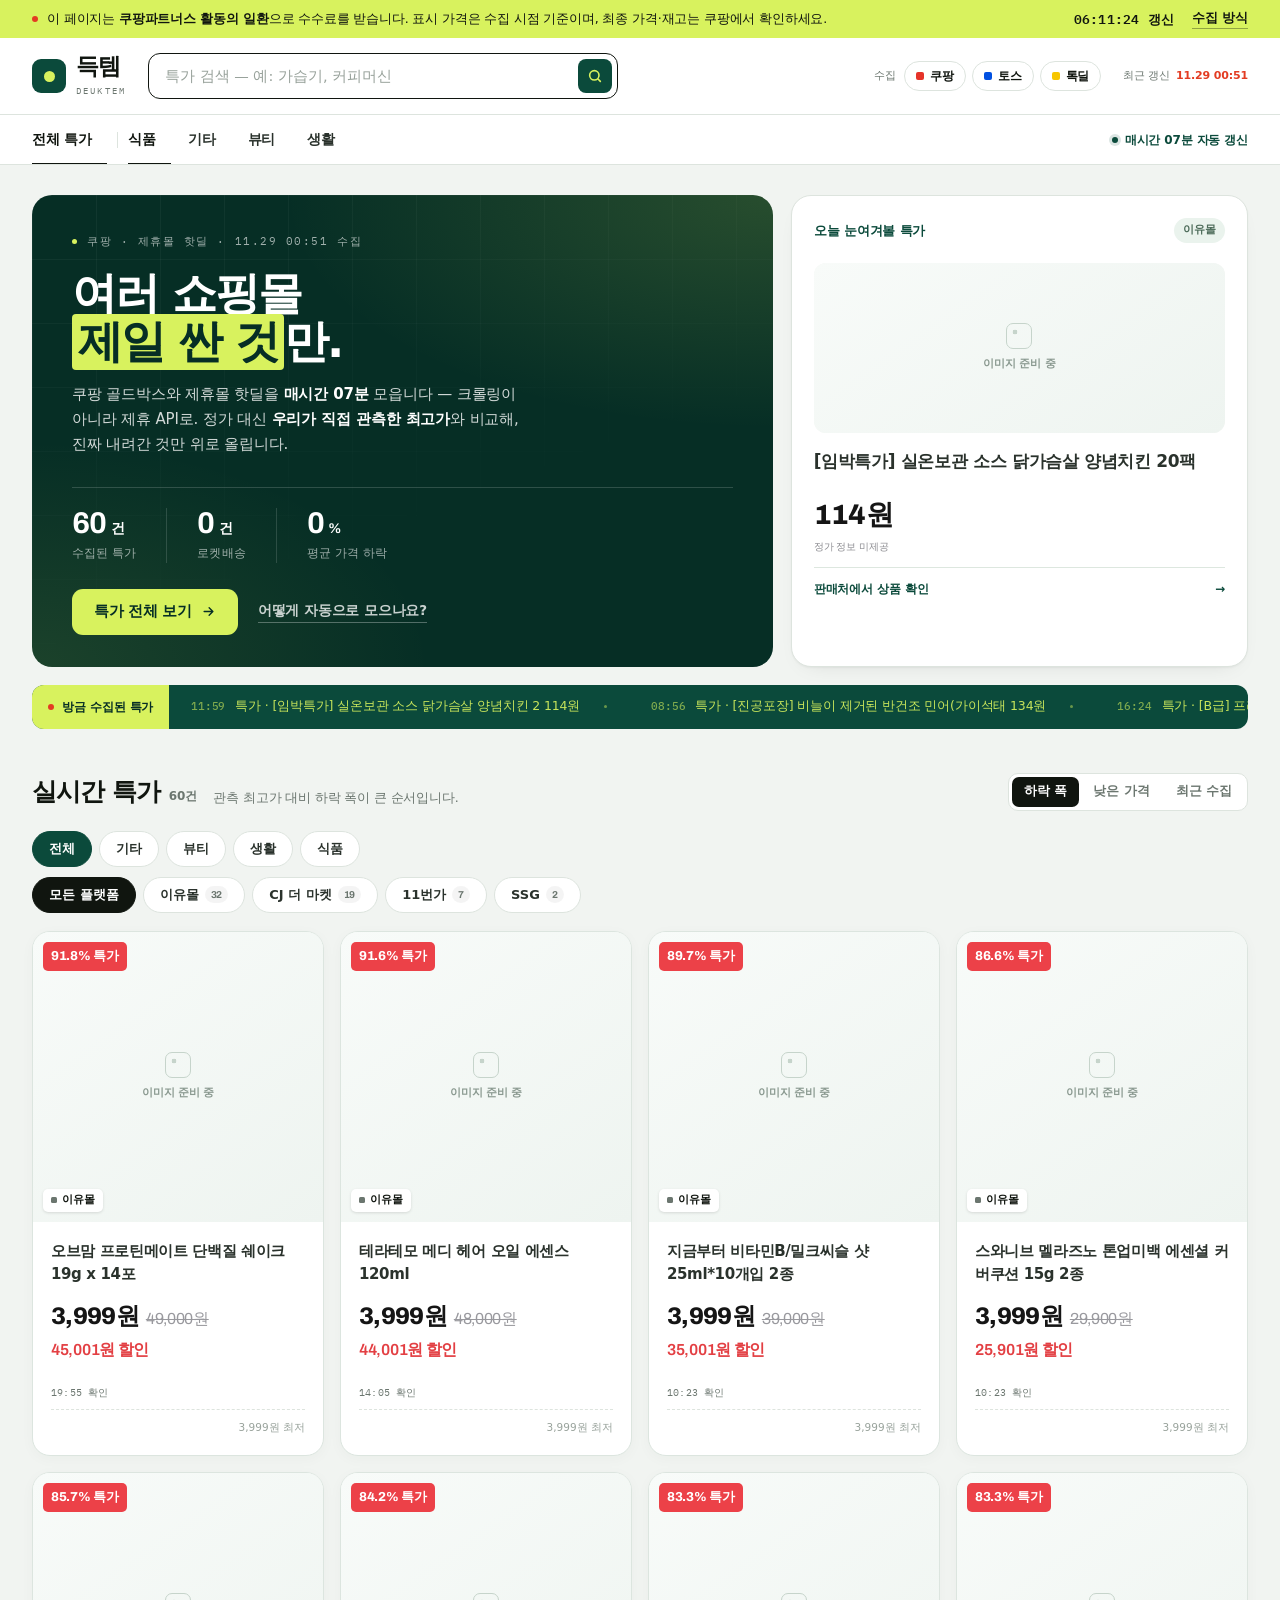
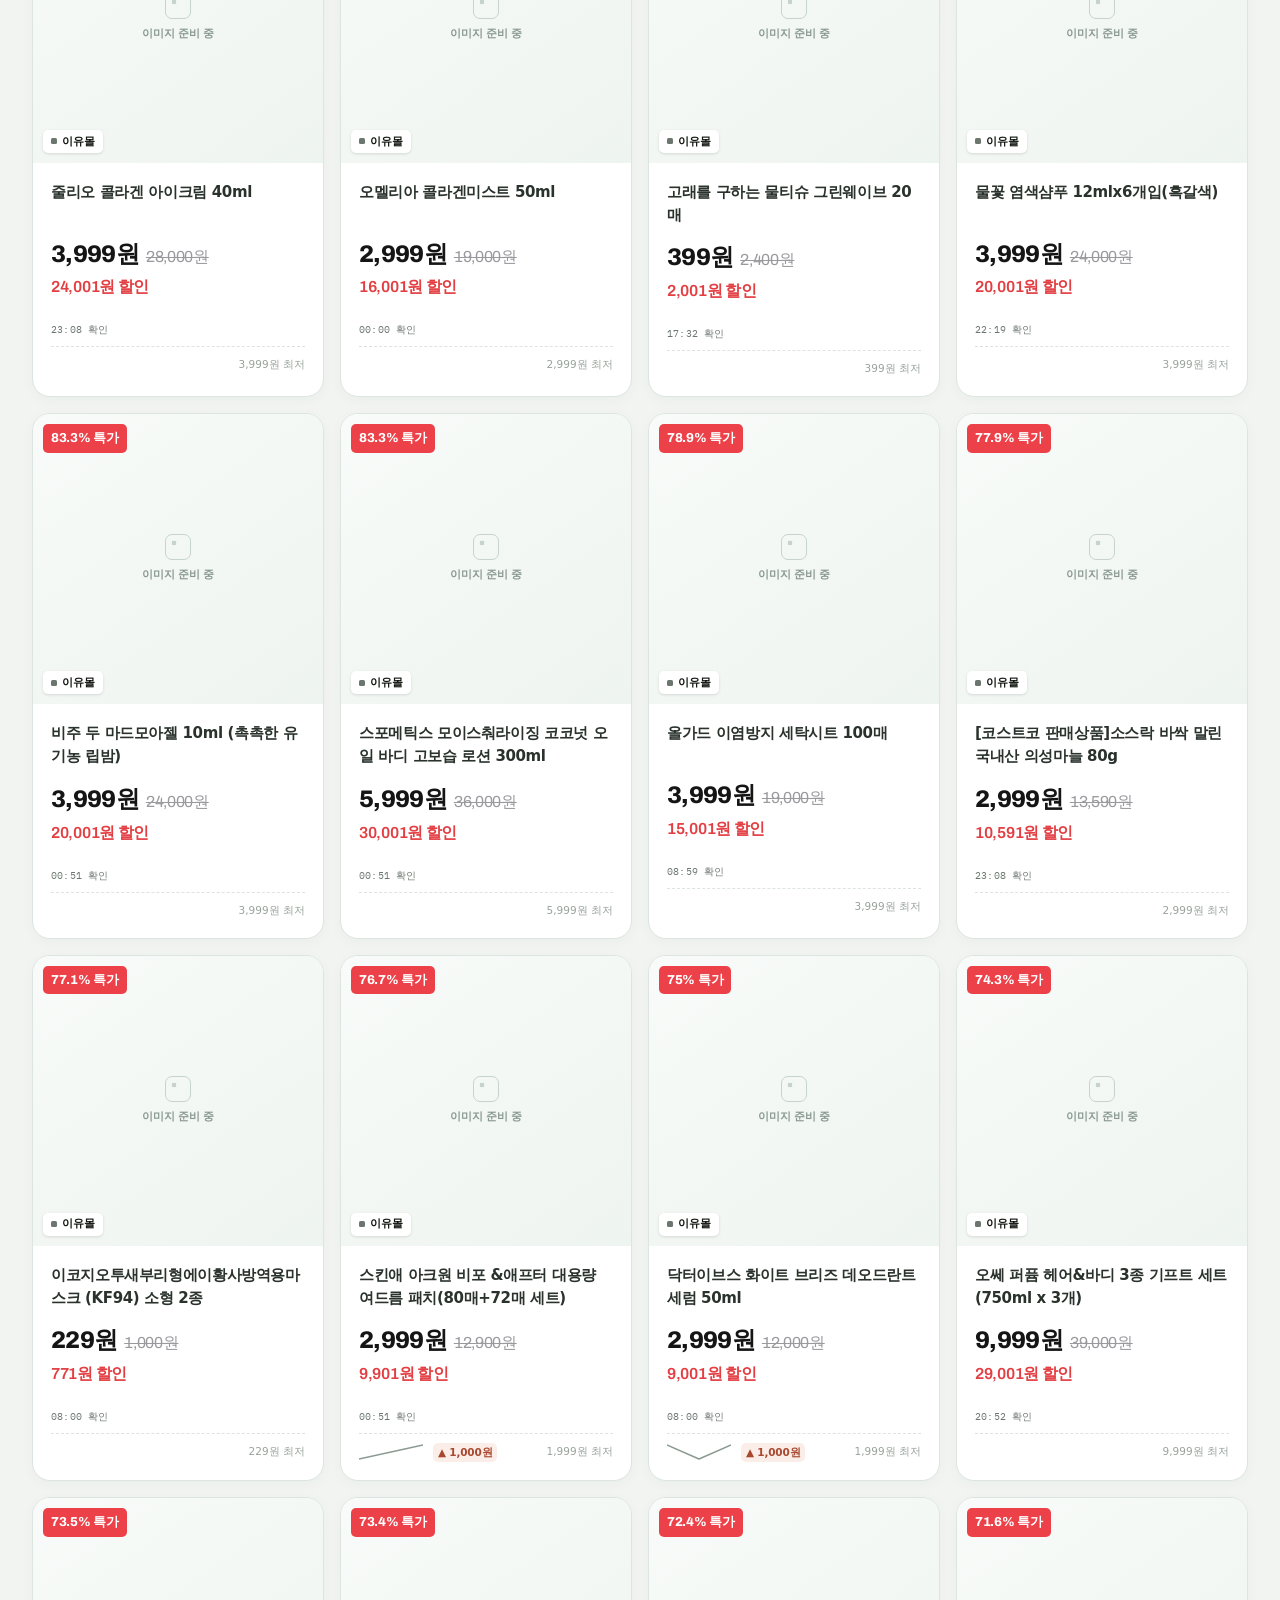
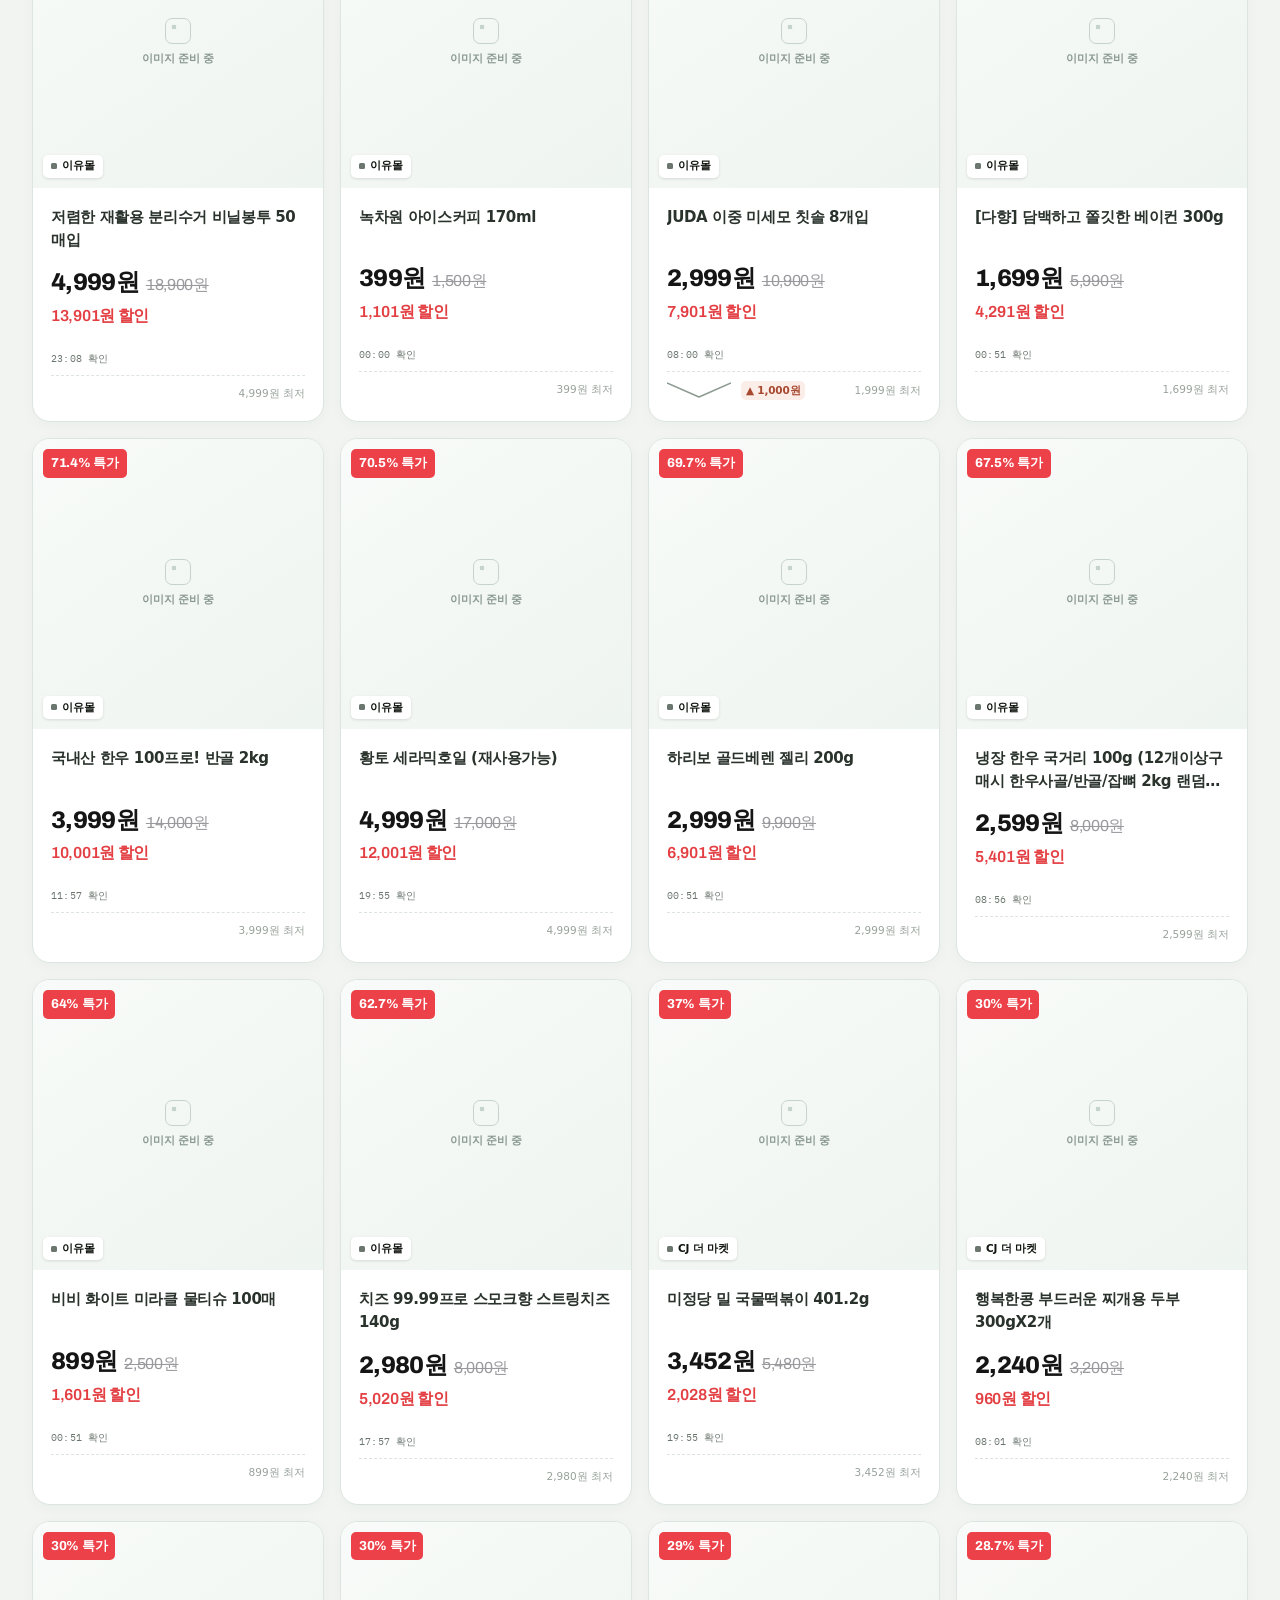
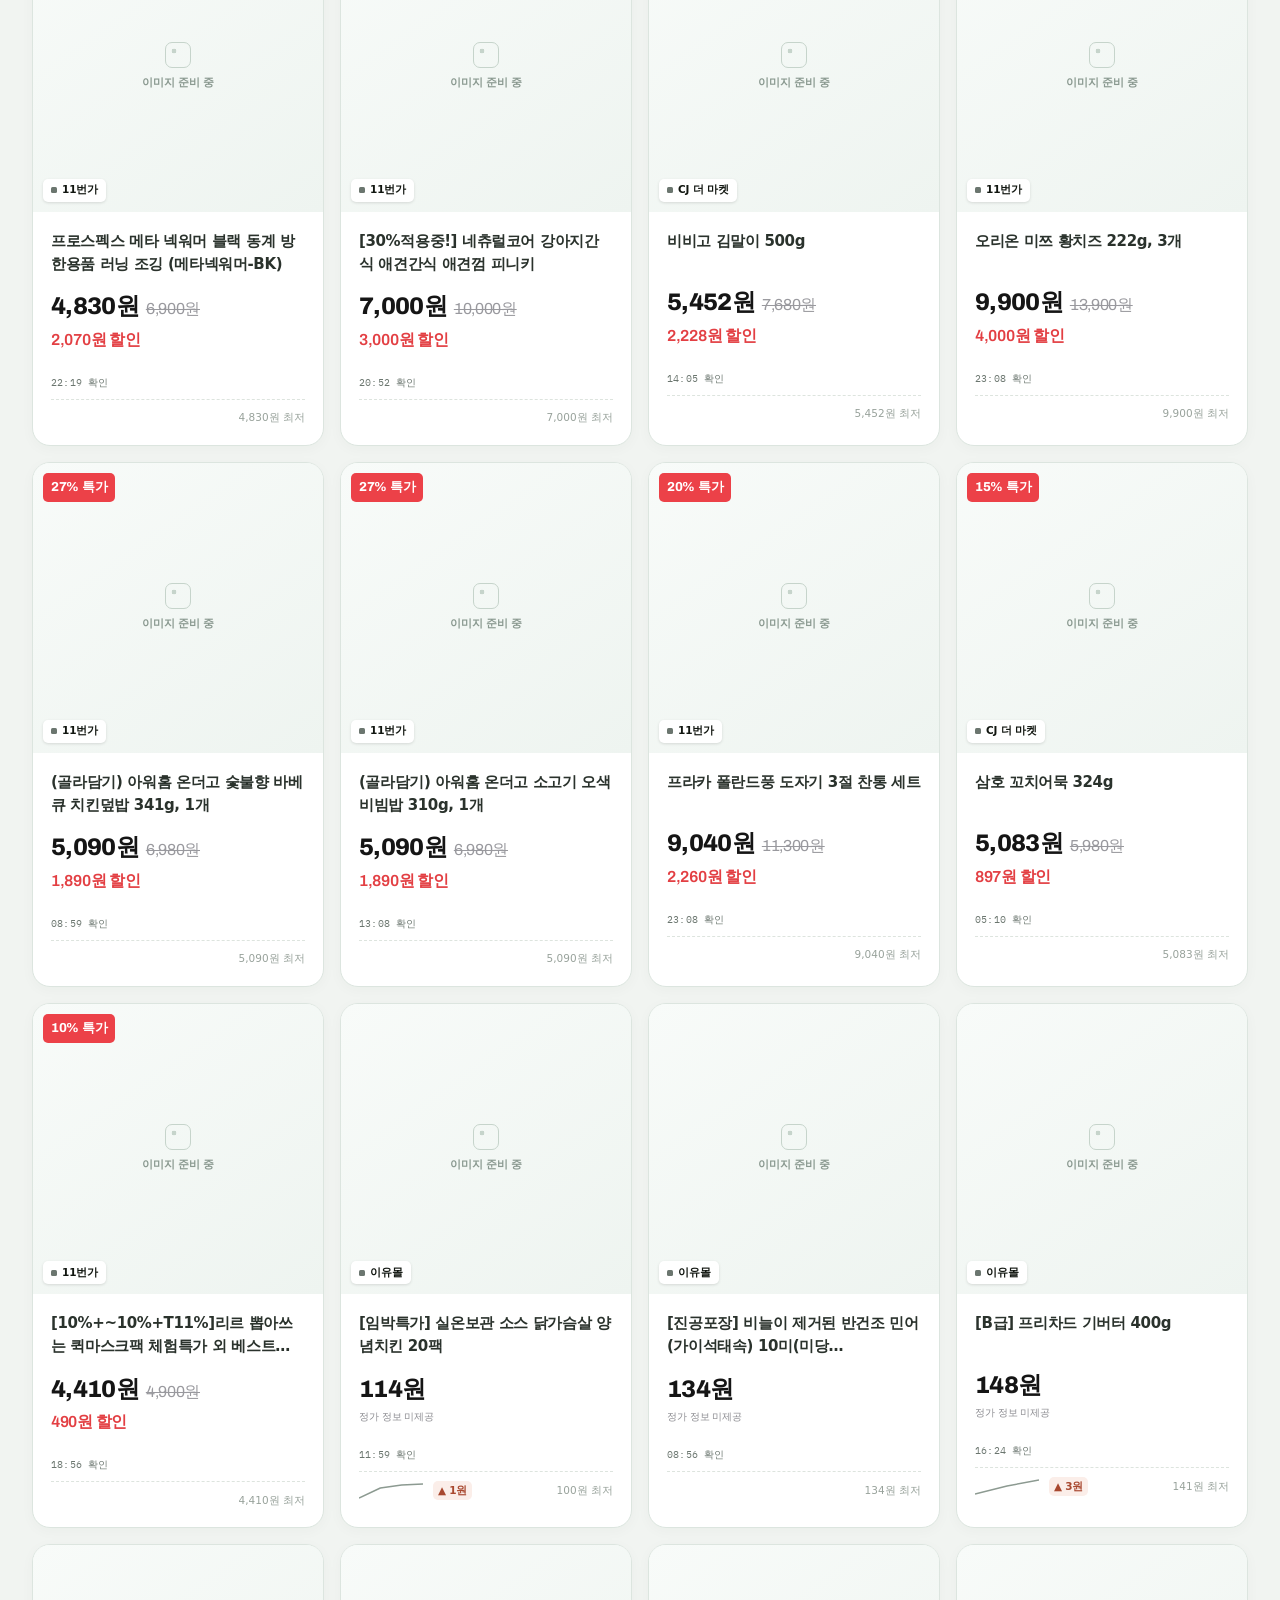
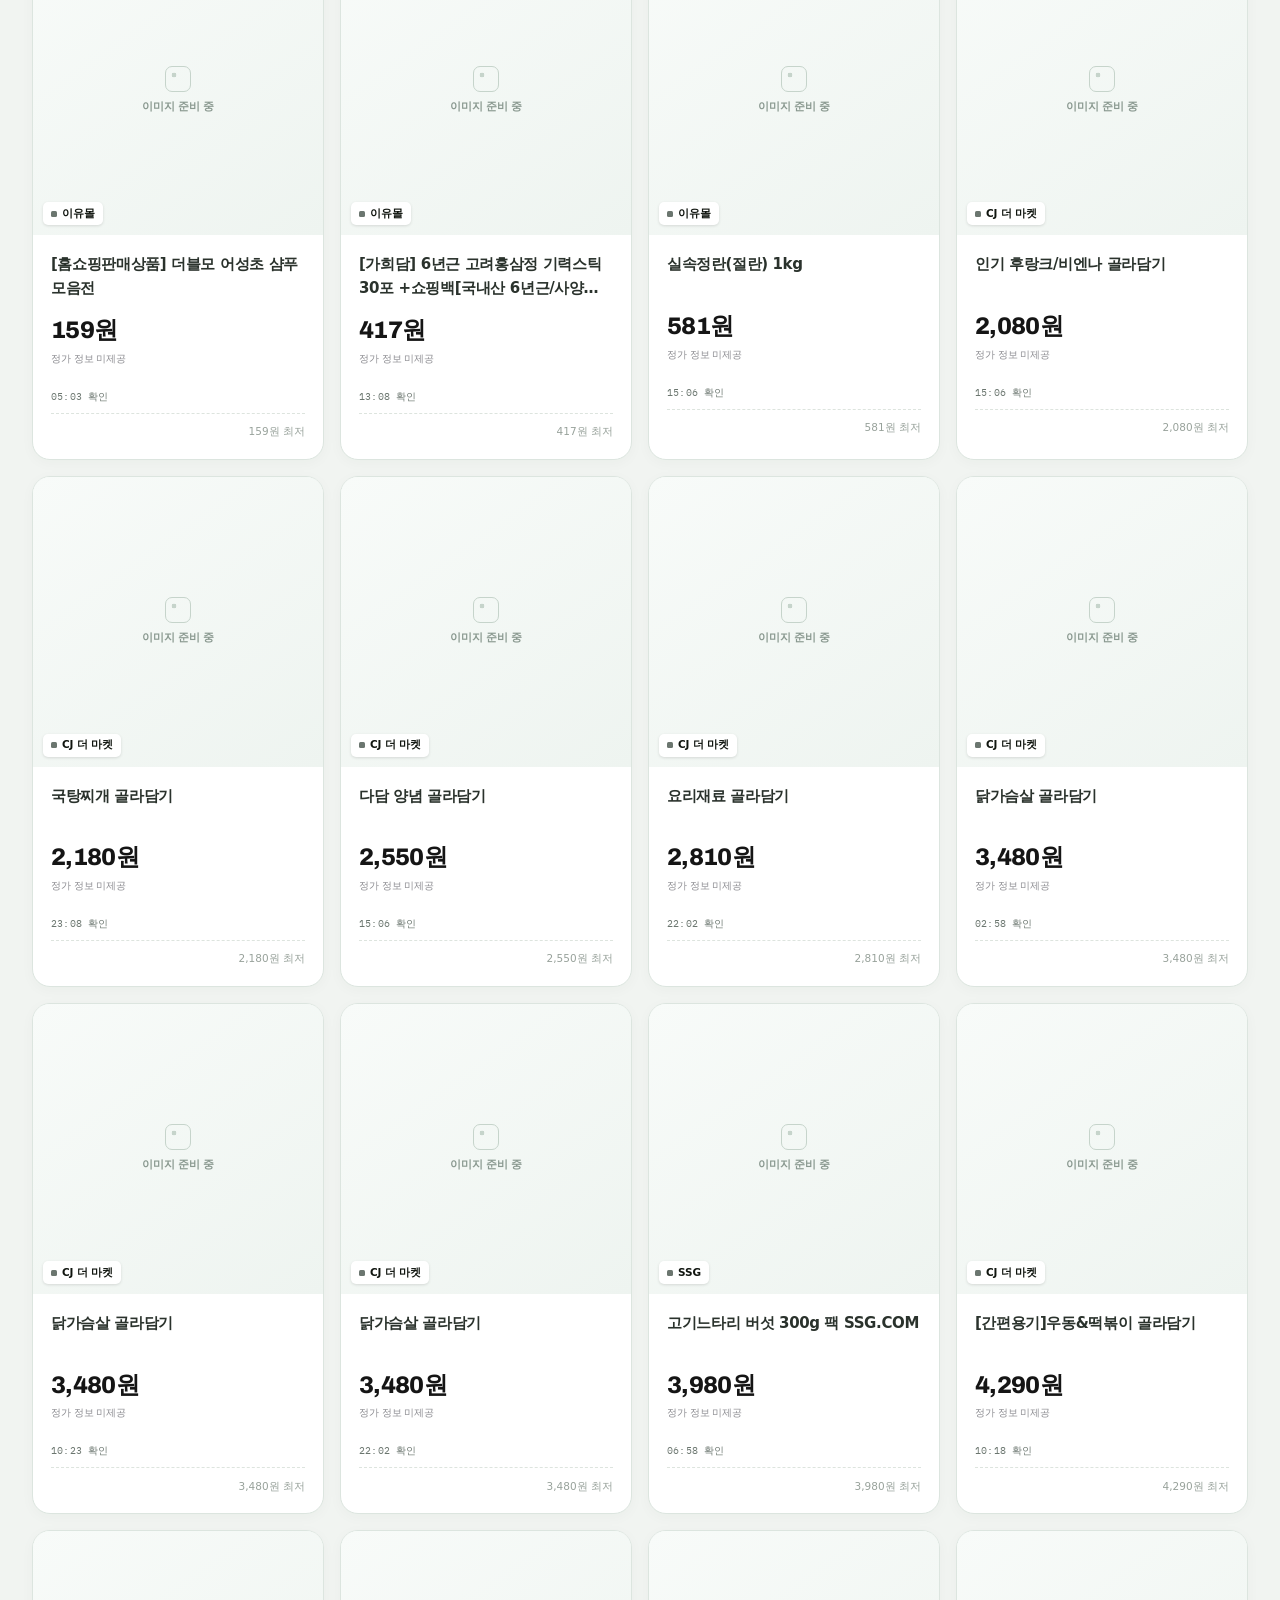
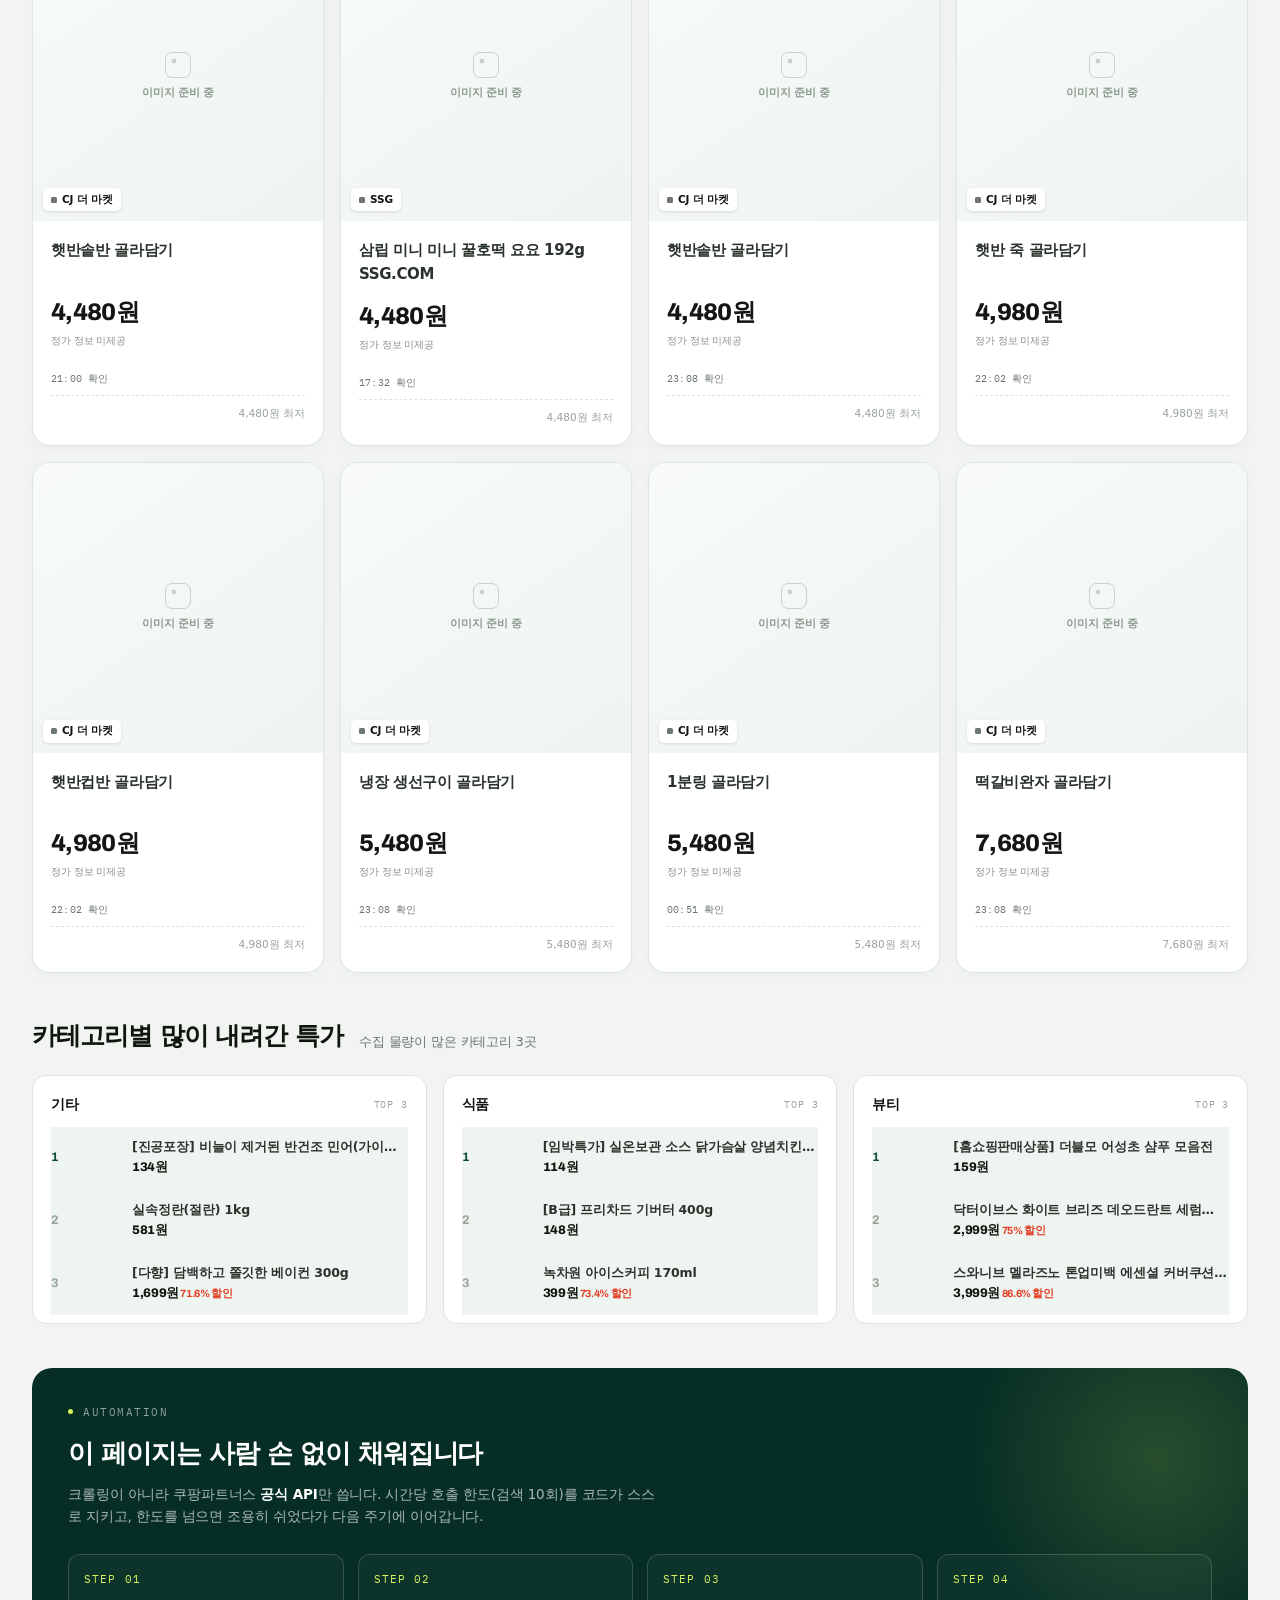
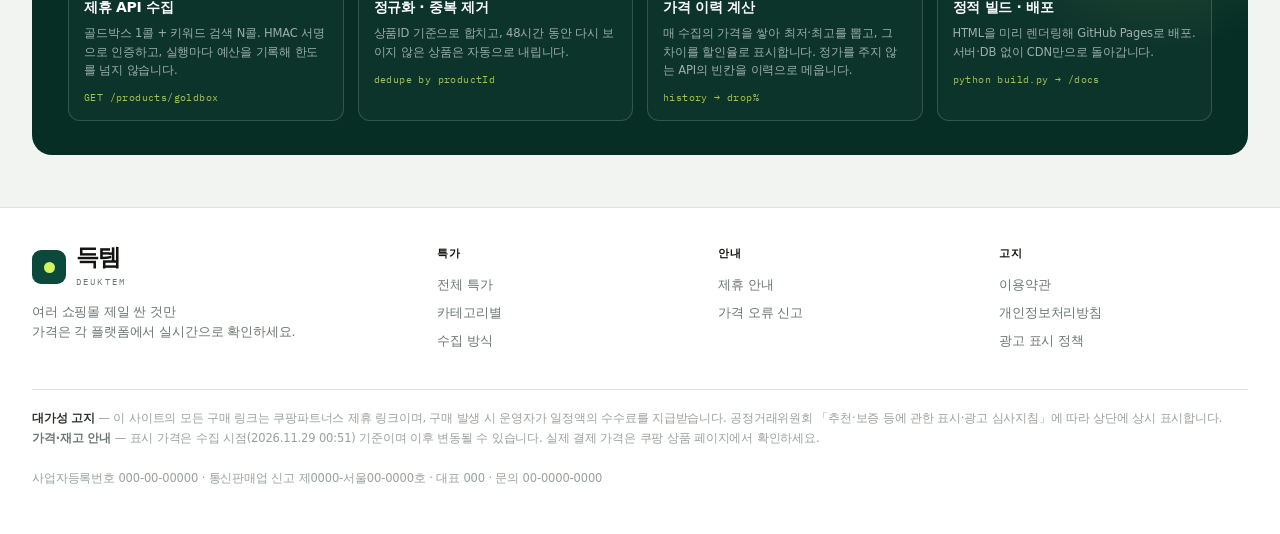
==== commit 8deca91f: "chore: 특가 갱신" ====
--- a/docs/index.html
+++ b/docs/index.html
@@ -4,14 +4,14 @@
 <meta charset="utf-8">
 <meta name="viewport" content="width=device-width, initial-scale=1">
 <title>득템 — 여러 쇼핑몰 제일 싼 것만</title>
-<meta name="description" content="쿠팡 골드박스와 여러 제휴몰 핫딜을 매시간 모아 하락 폭이 큰 특가부터 보여줍니다. 60건 · 11.28 23:08 갱신.">
+<meta name="description" content="쿠팡 골드박스와 여러 제휴몰 핫딜을 매시간 모아 하락 폭이 큰 특가부터 보여줍니다. 60건 · 11.29 00:51 갱신.">
 <link rel="canonical" href="https://doowoki1.github.io/deuktem/">
 <meta name="robots" content="index,follow,max-image-preview:large">
 <meta name="theme-color" content="#0B4A3B">
 <link rel="icon" type="image/svg+xml" href="favicon.svg">
 <link rel="apple-touch-icon" href="assets/apple-touch-icon.png">
 <meta property="og:title" content="득템 — 여러 쇼핑몰 제일 싼 것만">
-<meta property="og:description" content="쿠팡 골드박스와 여러 제휴몰 핫딜을 매시간 모아 하락 폭이 큰 특가부터 보여줍니다. 60건 · 11.28 23:08 갱신.">
+<meta property="og:description" content="쿠팡 골드박스와 여러 제휴몰 핫딜을 매시간 모아 하락 폭이 큰 특가부터 보여줍니다. 60건 · 11.29 00:51 갱신.">
 <meta property="og:type" content="website">
 <meta property="og:url" content="https://doowoki1.github.io/deuktem/">
 <meta property="og:site_name" content="득템">
@@ -22,7 +22,7 @@
 <meta property="og:image:alt" content="득템 — 여러 쇼핑몰 제일 싼 것만">
 <meta name="twitter:card" content="summary_large_image">
 <meta name="twitter:title" content="득템 — 여러 쇼핑몰 제일 싼 것만">
-<meta name="twitter:description" content="쿠팡 골드박스와 여러 제휴몰 핫딜을 매시간 모아 하락 폭이 큰 특가부터 보여줍니다. 60건 · 11.28 23:08 갱신.">
+<meta name="twitter:description" content="쿠팡 골드박스와 여러 제휴몰 핫딜을 매시간 모아 하락 폭이 큰 특가부터 보여줍니다. 60건 · 11.29 00:51 갱신.">
 <meta name="twitter:image" content="https://doowoki1.github.io/deuktem/assets/og-cover.png">
 <script type="application/ld+json">{"@context": "https://schema.org", "@graph": [{"@type": "WebSite", "name": "득템", "url": "https://doowoki1.github.io/deuktem/", "inLanguage": "ko-KR"}, {"@type": "ItemList", "name": "득템 — 여러 쇼핑몰 제일 싼 것만", "numberOfItems": 60, "itemListElement": [{"@type": "ListItem", "position": 1, "item": {"@type": "Product", "name": "[임박특가] 실온보관 소스 닭가슴살 양념치킨 20팩", "url": "https://adpick.co.kr/apis/goshopping.php?affid=6ad2b6&offer=4d9b1&url=https%3A%2F%2Fwww.eyoumall.co.kr%2Fshop%2Fgoods%2Fitem_view.php%3Fno%3D658631%26amp%253Bmode%3Devent", "offers": {"@type": "Offer", "price": "114", "priceCurrency": "KRW", "availability": "https://schema.org/InStock", "url": "https://adpick.co.kr/apis/goshopping.php?affid=6ad2b6&offer=4d9b1&url=https%3A%2F%2Fwww.eyoumall.co.kr%2Fshop%2Fgoods%2Fitem_view.php%3Fno%3D658631%26amp%253Bmode%3Devent"}}}, {"@type": "ListItem", "position": 2, "item": {"@type": "Product", "name": "[진공포장] 비늘이 제거된 반건조 민어(가이석태속) 10미(미당 100~150g)", "url": "https://adpick.co.kr/apis/goshopping.php?affid=6ad2b6&offer=4d9b1&url=https%3A%2F%2Fwww.eyoumall.co.kr%2Fshop%2Fgoods%2Fitem_view.php%3Fno%3D509782", "image": "https://eyoumall.godohosting.com/pages/asu/240311/b/141.jpg", "offers": {"@type": "Offer", "price": "134", "priceCurrency": "KRW", "availability": "https://schema.org/InStock", "url": "https://adpick.co.kr/apis/goshopping.php?affid=6ad2b6&offer=4d9b1&url=https%3A%2F%2Fwww.eyoumall.co.kr%2Fshop%2Fgoods%2Fitem_view.php%3Fno%3D509782"}}}, {"@type": "ListItem", "position": 3, "item": {"@type": "Product", "name": "[B급] 프리차드 기버터 400g", "url": "https://adpick.co.kr/apis/goshopping.php?affid=6ad2b6&offer=4d9b1&url=https%3A%2F%2Fwww.eyoumall.co.kr%2Fshop%2Fgoods%2Fitem_view.php%3Fno%3D658960%26amp%253Bmode%3Devent", "offers": {"@type": "Offer", "price": "148", "priceCurrency": "KRW", "availability": "https://schema.org/InStock", "url": "https://adpick.co.kr/apis/goshopping.php?affid=6ad2b6&offer=4d9b1&url=https%3A%2F%2Fwww.eyoumall.co.kr%2Fshop%2Fgoods%2Fitem_view.php%3Fno%3D658960%26amp%253Bmode%3Devent"}}}, {"@type": "ListItem", "position": 4, "item": {"@type": "Product", "name": "[홈쇼핑판매상품] 더블모 어성초 샴푸 모음전", "url": "https://adpick.co.kr/apis/goshopping.php?affid=6ad2b6&offer=4d9b1&url=https%3A%2F%2Fwww.eyoumall.co.kr%2Fshop%2Fgoods%2Fitem_view.php%3Fno%3D347902", "offers": {"@type": "Offer", "price": "159", "priceCurrency": "KRW", "availability": "https://schema.org/InStock", "url": "https://adpick.co.kr/apis/goshopping.php?affid=6ad2b6&offer=4d9b1&url=https%3A%2F%2Fwww.eyoumall.co.kr%2Fshop%2Fgoods%2Fitem_view.php%3Fno%3D347902"}}}, {"@type": "ListItem", "position": 5, "item": {"@type": "Product", "name": "이코지오투새부리형에이황사방역용마스크 (KF94) 소형 2종", "url": "https://adpick.co.kr/apis/goshopping.php?affid=6ad2b6&offer=4d9b1&url=https%3A%2F%2Fwww.eyoumall.co.kr%2Fshop%2Fgoods%2Fitem_view.php%3Fno%3D659646", "image": "https://eyoumall.godohosting.com/pages/asu/261125/b/5.jpg", "offers": {"@type": "Offer", "price": "229", "priceCurrency": "KRW", "availability": "https://schema.org/InStock", "url": "https://adpick.co.kr/apis/goshopping.php?affid=6ad2b6&offer=4d9b1&url=https%3A%2F%2Fwww.eyoumall.co.kr%2Fshop%2Fgoods%2Fitem_view.php%3Fno%3D659646"}}}, {"@type": "ListItem", "position": 6, "item": {"@type": "Product", "name": "녹차원 아이스커피 170ml", "url": "https://adpick.co.kr/apis/goshopping.php?affid=6ad2b6&offer=4d9b1&url=https%3A%2F%2Fwww.eyoumall.co.kr%2Fshop%2Fgoods%2Fitem_view.php%3Fno%3D658556", "image": "https://eyoumall.godohosting.com/pages/asu/261113/b/11.jpg", "offers": {"@type": "Offer", "price": "399", "priceCurrency": "KRW", "availability": "https://schema.org/InStock", "url": "https://adpick.co.kr/apis/goshopping.php?affid=6ad2b6&offer=4d9b1&url=https%3A%2F%2Fwww.eyoumall.co.kr%2Fshop%2Fgoods%2Fitem_view.php%3Fno%3D658556"}}}, {"@type": "ListItem", "position": 7, "item": {"@type": "Product", "name": "고래를 구하는 물티슈 그린웨이브 20매", "url": "https://adpick.co.kr/apis/goshopping.php?affid=6ad2b6&offer=4d9b1&url=https%3A%2F%2Fwww.eyoumall.co.kr%2Fshop%2Fgoods%2Fitem_view.php%3Fno%3D658848", "image": "https://eyoumall.godohosting.com/pages/asu/261118/b/6.jpg", "offers": {"@type": "Offer", "price": "399", "priceCurrency": "KRW", "availability": "https://schema.org/InStock", "url": "https://adpick.co.kr/apis/goshopping.php?affid=6ad2b6&offer=4d9b1&url=https%3A%2F%2Fwww.eyoumall.co.kr%2Fshop%2Fgoods%2Fitem_view.php%3Fno%3D658848"}}}, {"@type": "ListItem", "position": 8, "item": {"@type": "Product", "name": "[가희담] 6년근 고려홍삼정 기력스틱 30포 +쇼핑백[국내산 6년근/사양벌꿀,영지버섯 함유](2개이상 구매가능)", "url": "https://adpick.co.kr/apis/goshopping.php?affid=6ad2b6&offer=4d9b1&url=https%3A%2F%2Fwww.eyoumall.co.kr%2Fshop%2Fgoods%2Fitem_view.php%3Fno%3D650370", "offers": {"@type": "Offer", "price": "417", "priceCurrency": "KRW", "availability": "https://schema.org/InStock", "url": "https://adpick.co.kr/apis/goshopping.php?affid=6ad2b6&offer=4d9b1&url=https%3A%2F%2Fwww.eyoumall.co.kr%2Fshop%2Fgoods%2Fitem_view.php%3Fno%3D650370"}}}, {"@type": "ListItem", "position": 9, "item": {"@type": "Product", "name": "실속정란(절란) 1kg", "url": "https://adpick.co.kr/apis/goshopping.php?affid=6ad2b6&offer=4d9b1&url=https%3A%2F%2Fwww.eyoumall.co.kr%2Fshop%2Fgoods%2Fitem_view.php%3Fno%3D973", "image": "https://eyoumall.godohosting.com/pages/asu/220218/b/100.jpg", "offers": {"@type": "Offer", "price": "581", "priceCurrency": "KRW", "availability": "https://schema.org/InStock", "url": "https://adpick.co.kr/apis/goshopping.php?affid=6ad2b6&offer=4d9b1&url=https%3A%2F%2Fwww.eyoumall.co.kr%2Fshop%2Fgoods%2Fitem_view.php%3Fno%3D973"}}}, {"@type": "ListItem", "position": 10, "item": {"@type": "Product", "name": "비비 화이트 미라클 물티슈 100매", "url": "https://adpick.co.kr/apis/goshopping.php?affid=6ad2b6&offer=4d9b1&url=https%3A%2F%2Fwww.eyoumall.co.kr%2Fshop%2Fgoods%2Fitem_view.php%3Fno%3D658860", "image": "https://eyoumall.godohosting.com/pages/asu/261118/b/18.jpg", "offers": {"@type": "Offer", "price": "899", "priceCurrency": "KRW", "availability": "https://schema.org/InStock", "url": "https://adpick.co.kr/apis/goshopping.php?affid=6ad2b6&offer=4d9b1&url=https%3A%2F%2Fwww.eyoumall.co.kr%2Fshop%2Fgoods%2Fitem_view.php%3Fno%3D658860"}}}, {"@type": "ListItem", "position": 11, "item": {"@type": "Product", "name": "[다향] 담백하고 쫄깃한 베이컨 300g", "url": "https://adpick.co.kr/apis/goshopping.php?affid=6ad2b6&offer=4d9b1&url=http%3A%2F%2Fwww.eyoumall.co.kr%2Fshop%2Fgoods%2Fitem_view.php%3Fno%3D511399", "image": "https://eyoumall.godohosting.com/pages/asu/240325/b/131-1.jpg", "offers": {"@type": "Offer", "price": "1699", "priceCurrency": "KRW", "availability": "https://schema.org/InStock", "url": "https://adpick.co.kr/apis/goshopping.php?affid=6ad2b6&offer=4d9b1&url=http%3A%2F%2Fwww.eyoumall.co.kr%2Fshop%2Fgoods%2Fitem_view.php%3Fno%3D511399"}}}, {"@type": "ListItem", "position": 12, "item": {"@type": "Product", "name": "인기 후랑크/비엔나 골라담기", "url": "https://adpick.co.kr/apis/goshopping.php?affid=6ad2b6&offer=f5ff7&url=https%3A%2F%2Fwww.cjthemarket.com%2Fpc%2Fprod%2FprodDetail%3FprdCd%3DS0005634", "image": "https://img.cjthemarket.com/images/file/product/418/20260706165429809.jpg", "offers": {"@type": "Offer", "price": "2080", "priceCurrency": "KRW", "availability": "https://schema.org/InStock", "url": "https://adpick.co.kr/apis/goshopping.php?affid=6ad2b6&offer=f5ff7&url=https%3A%2F%2Fwww.cjthemarket.com%2Fpc%2Fprod%2FprodDetail%3FprdCd%3DS0005634"}}}, {"@type": "ListItem", "position": 13, "item": {"@type": "Product", "name": "국탕찌개 골라담기", "url": "https://adpick.co.kr/apis/goshopping.php?affid=6ad2b6&offer=f5ff7&url=https%3A%2F%2Fwww.cjthemarket.com%2Fpc%2Fprod%2FprodDetail%3FprdCd%3DS0002731", "image": "https://img.cjthemarket.com/images/file/product/287/20260318111025585.jpg", "offers": {"@type": "Offer", "price": "2180", "priceCurrency": "KRW", "availability": "https://schema.org/InStock", "url": "https://adpick.co.kr/apis/goshopping.php?affid=6ad2b6&offer=f5ff7&url=https%3A%2F%2Fwww.cjthemarket.com%2Fpc%2Fprod%2FprodDetail%3FprdCd%3DS0002731"}}}, {"@type": "ListItem", "position": 14, "item": {"@type": "Product", "name": "행복한콩 부드러운 찌개용 두부 300gX2개", "url": "https://adpick.co.kr/apis/goshopping.php?affid=6ad2b6&offer=f5ff7&url=https%3A%2F%2Fwww.cjthemarket.com%2Fthe%2Fproduct%2Fproduct-main%3FprdCd%3D40167568", "image": "https://img.cjthemarket.com/images/file/product/949/20260619153911444.jpg", "offers": {"@type": "Offer", "price": "2240", "priceCurrency": "KRW", "availability": "https://schema.org/InStock", "url": "https://adpick.co.kr/apis/goshopping.php?affid=6ad2b6&offer=f5ff7&url=https%3A%2F%2Fwww.cjthemarket.com%2Fthe%2Fproduct%2Fproduct-main%3FprdCd%3D40167568"}}}, {"@type": "ListItem", "position": 15, "item": {"@type": "Product", "name": "다담 양념 골라담기", "url": "https://adpick.co.kr/apis/goshopping.php?affid=6ad2b6&offer=f5ff7&url=https%3A%2F%2Fwww.cjthemarket.com%2Fthe%2Fproduct%2Fproduct-main%3FprdCd%3DS0002552%26ctgrId%3D%26plnId%3D300001%26giftSetEvntId%3D%26areaNum%3D35", "image": "https://img.cjthemarket.com/images/file/product/336/20260318112213539.jpg", "offers": {"@type": "Offer", "price": "2550", "priceCurrency": "KRW", "availability": "https://schema.org/InStock", "url": "https://adpick.co.kr/apis/goshopping.php?affid=6ad2b6&offer=f5ff7&url=https%3A%2F%2Fwww.cjthemarket.com%2Fthe%2Fproduct%2Fproduct-main%3FprdCd%3DS0002552%26ctgrId%3D%26plnId%3D300001%26giftSetEvntId%3D%26areaNum%3D35"}}}, {"@type": "ListItem", "position": 16, "item": {"@type": "Product", "name": "냉장 한우 국거리 100g (12개이상구매시 한우사골/반골/잡뼈 2kg 랜덤증정)", "url": "https://adpick.co.kr/apis/goshopping.php?affid=6ad2b6&offer=4d9b1&url=https%3A%2F%2Fwww.eyoumall.co.kr%2Fshop%2Fgoods%2Fitem_view.php%3Fno%3D616111", "image": "https://eyoumall.godohosting.com/pages/asu/251224/b/109-1.jpg", "offers": {"@type": "Offer", "price": "2599", "priceCurrency": "KRW", "availability": "https://schema.org/InStock", "url": "https://adpick.co.kr/apis/goshopping.php?affid=6ad2b6&offer=4d9b1&url=https%3A%2F%2Fwww.eyoumall.co.kr%2Fshop%2Fgoods%2Fitem_view.php%3Fno%3D616111"}}}, {"@type": "ListItem", "position": 17, "item": {"@type": "Product", "name": "요리재료 골라담기", "url": "https://adpick.co.kr/apis/goshopping.php?affid=6ad2b6&offer=f5ff7&url=https%3A%2F%2Fwww.cjthemarket.com%2Fthe%2Fproduct%2Fproduct-main%3FprdCd%3DS0005639%26ctgrId%3D%26plnId%3D300001%26giftSetEvntId%3D%26areaNum%3D31", "image": "https://img.cjthemarket.com/images/file/product/139/20260708181533369.png", "offers": {"@type": "Offer", "price": "2810", "priceCurrency": "KRW", "availability": "https://schema.org/InStock", "url": "https://adpick.co.kr/apis/goshopping.php?affid=6ad2b6&offer=f5ff7&url=https%3A%2F%2Fwww.cjthemarket.com%2Fthe%2Fproduct%2Fproduct-main%3FprdCd%3DS0005639%26ctgrId%3D%26plnId%3D300001%26giftSetEvntId%3D%26areaNum%3D31"}}}, {"@type": "ListItem", "position": 18, "item": {"@type": "Product", "name": "치즈 99.99프로 스모크향 스트링치즈 140g", "url": "https://adpick.co.kr/apis/goshopping.php?affid=6ad2b6&offer=4d9b1&url=https%3A%2F%2Fwww.eyoumall.co.kr%2Fshop%2Fgoods%2Fitem_view.php%3Fno%3D658695", "image": "https://eyoumall.godohosting.com/pages/asu/261116/b/101.jpg", "offers": {"@type": "Offer", "price": "2980", "priceCurrency": "KRW", "availability": "https://schema.org/InStock", "url": "https://adpick.co.kr/apis/goshopping.php?affid=6ad2b6&offer=4d9b1&url=https%3A%2F%2Fwww.eyoumall.co.kr%2Fshop%2Fgoods%2Fitem_view.php%3Fno%3D658695"}}}, {"@type": "ListItem", "position": 19, "item": {"@type": "Product", "name": "닥터이브스 화이트 브리즈 데오드란트 세럼 50ml", "url": "https://adpick.co.kr/apis/goshopping.php?affid=6ad2b6&offer=4d9b1&url=https%3A%2F%2Fwww.eyoumall.co.kr%2Fshop%2Fgoods%2Fitem_view.php%3Fno%3D658700", "image": "https://eyoumall.godohosting.com/pages/asu/261116/b/17.jpg", "offers": {"@type": "Offer", "price": "2999", "priceCurrency": "KRW", "availability": "https://schema.org/InStock", "url": "https://adpick.co.kr/apis/goshopping.php?affid=6ad2b6&offer=4d9b1&url=https%3A%2F%2Fwww.eyoumall.co.kr%2Fshop%2Fgoods%2Fitem_view.php%3Fno%3D658700"}}}, {"@type": "ListItem", "position": 20, "item": {"@type": "Product", "name": "JUDA 이중 미세모 칫솔 8개입", "url": "https://adpick.co.kr/apis/goshopping.php?affid=6ad2b6&offer=4d9b1&url=https%3A%2F%2Fwww.eyoumall.co.kr%2Fshop%2Fgoods%2Fitem_view.php%3Fno%3D659333", "image": "https://eyoumall.godohosting.com/pages/asu/261120/b/15-1.jpg", "offers": {"@type": "Offer", "price": "2999", "priceCurrency": "KRW", "availability": "https://schema.org/InStock", "url": "https://adpick.co.kr/apis/goshopping.php?affid=6ad2b6&offer=4d9b1&url=https%3A%2F%2Fwww.eyoumall.co.kr%2Fshop%2Fgoods%2Fitem_view.php%3Fno%3D659333"}}}, {"@type": "ListItem", "position": 21, "item": {"@type": "Product", "name": "스킨애 아크원 비포 &애프터 대용량 여드름 패치(80매+72매 세트)", "url": "https://adpick.co.kr/apis/goshopping.php?affid=6ad2b6&offer=4d9b1&url=https%3A%2F%2Fwww.eyoumall.co.kr%2Fshop%2Fgoods%2Fitem_view.php%3Fno%3D659173", "image": "https://eyoumall.godohosting.com/pages/asu/261118/b/29.jpg", "offers": {"@type": "Offer", "price": "2999", "priceCurrency": "KRW", "availability": "https://schema.org/InStock", "url": "https://adpick.co.kr/apis/goshopping.php?affid=6ad2b6&offer=4d9b1&url=https%3A%2F%2Fwww.eyoumall.co.kr%2Fshop%2Fgoods%2Fitem_view.php%3Fno%3D659173"}}}, {"@type": "ListItem", "position": 22, "item": {"@type": "Product", "name": "[코스트코 판매상품]소스락 바싹 말린 국내산 의성마늘 80g", "url": "https://adpick.co.kr/apis/goshopping.php?affid=6ad2b6&offer=4d9b1&url=https%3A%2F%2Fwww.eyoumall.co.kr%2Fshop%2Fgoods%2Fitem_view.php%3Fno%3D655104", "image": "https://eyoumall.godohosting.com/pages/asu/261016/b/5.jpg", "offers": {"@type": "Offer", "price": "2999", "priceCurrency": "KRW", "availability": "https://schema.org/InStock", "url": "https://adpick.co.kr/apis/goshopping.php?affid=6ad2b6&offer=4d9b1&url=https%3A%2F%2Fwww.eyoumall.co.kr%2Fshop%2Fgoods%2Fitem_view.php%3Fno%3D655104"}}}, {"@type": "ListItem", "position": 23, "item": {"@type": "Product", "name": "오멜리아 콜라겐미스트 50ml", "url": "https://adpick.co.kr/apis/goshopping.php?affid=6ad2b6&offer=4d9b1&url=https%3A%2F%2Fwww.eyoumall.co.kr%2Fshop%2Fgoods%2Fitem_view.php%3Fno%3D659436", "image": "https://eyoumall.godohosting.com/pages/asu/261120/b/24.jpg", "offers": {"@type": "Offer", "price": "2999", "priceCurrency": "KRW", "availability": "https://schema.org/InStock", "url": "https://adpick.co.kr/apis/goshopping.php?affid=6ad2b6&offer=4d9b1&url=https%3A%2F%2Fwww.eyoumall.co.kr%2Fshop%2Fgoods%2Fitem_view.php%3Fno%3D659436"}}}, {"@type": "ListItem", "position": 24, "item": {"@type": "Product", "name": "하리보 골드베렌 젤리 200g", "url": "https://adpick.co.kr/apis/goshopping.php?affid=6ad2b6&offer=4d9b1&url=https%3A%2F%2Fwww.eyoumall.co.kr%2Fshop%2Fgoods%2Fitem_view.php%3Fno%3D659500", "image": "https://eyoumall.godohosting.com/pages/asu/261123/b/3.jpg", "offers": {"@type": "Offer", "price": "2999", "priceCurrency": "KRW", "availability": "https://schema.org/InStock", "url": "https://adpick.co.kr/apis/goshopping.php?affid=6ad2b6&offer=4d9b1&url=https%3A%2F%2Fwww.eyoumall.co.kr%2Fshop%2Fgoods%2Fitem_view.php%3Fno%3D659500"}}}, {"@type": "ListItem", "position": 25, "item": {"@type": "Product", "name": "미정당 밀 국물떡볶이 401.2g", "url": "https://adpick.co.kr/apis/goshopping.php?affid=6ad2b6&offer=f5ff7&url=https%3A%2F%2Fwww.cjthemarket.com%2Fpc%2Fprod%2FprodDetail%3FprdCd%3D40187662%26ctgrId%3D%26plnId%3D300001%26giftSetEvntId%3D%26areaNum%3D4", "image": "https://img.cjthemarket.com/images/file/product/839/20261110114335644.jpg", "offers": {"@type": "Offer", "price": "3452", "priceCurrency": "KRW", "availability": "https://schema.org/InStock", "url": "https://adpick.co.kr/apis/goshopping.php?affid=6ad2b6&offer=f5ff7&url=https%3A%2F%2Fwww.cjthemarket.com%2Fpc%2Fprod%2FprodDetail%3FprdCd%3D40187662%26ctgrId%3D%26plnId%3D300001%26giftSetEvntId%3D%26areaNum%3D4"}}}, {"@type": "ListItem", "position": 26, "item": {"@type": "Product", "name": "닭가슴살 골라담기", "url": "https://adpick.co.kr/apis/goshopping.php?affid=6ad2b6&offer=f5ff7&url=https%3A%2F%2Fwww.cjthemarket.com%2Fthe%2Fproduct%2Fproduct-main%3FprdCd%3DS0002450%26ctgrId%3D%26plnId%3D300001%26giftSetEvntId%3D%26areaNum%3D17", "image": "https://img.cjthemarket.com/images/file/product/997/20260511173124599.png", "offers": {"@type": "Offer", "price": "3480", "priceCurrency": "KRW", "availability": "https://schema.org/InStock", "url": "https://adpick.co.kr/apis/goshopping.php?affid=6ad2b6&offer=f5ff7&url=https%3A%2F%2Fwww.cjthemarket.com%2Fthe%2Fproduct%2Fproduct-main%3FprdCd%3DS0002450%26ctgrId%3D%26plnId%3D300001%26giftSetEvntId%3D%26areaNum%3D17"}}}, {"@type": "ListItem", "position": 27, "item": {"@type": "Product", "name": "닭가슴살 골라담기", "url": "https://adpick.co.kr/apis/goshopping.php?affid=6ad2b6&offer=f5ff7&url=https%3A%2F%2Fwww.cjthemarket.com%2Fthe%2Fproduct%2Fproduct-main%3FprdCd%3DS0002450%26ctgrId%3D%26plnId%3D300001%26giftSetEvntId%3D%26areaNum%3D19", "image": "https://img.cjthemarket.com/images/file/product/997/20260511173124599.png", "offers": {"@type": "Offer", "price": "3480", "priceCurrency": "KRW", "availability": "https://schema.org/InStock", "url": "https://adpick.co.kr/apis/goshopping.php?affid=6ad2b6&offer=f5ff7&url=https%3A%2F%2Fwww.cjthemarket.com%2Fthe%2Fproduct%2Fproduct-main%3FprdCd%3DS0002450%26ctgrId%3D%26plnId%3D300001%26giftSetEvntId%3D%26areaNum%3D19"}}}, {"@type": "ListItem", "position": 28, "item": {"@type": "Product", "name": "닭가슴살 골라담기", "url": "https://adpick.co.kr/apis/goshopping.php?affid=6ad2b6&offer=f5ff7&url=https%3A%2F%2Fwww.cjthemarket.com%2Fthe%2Fproduct%2Fproduct-main%3FprdCd%3DS0002450", "image": "https://img.cjthemarket.com/images/file/product/997/20260511173124599.png", "offers": {"@type": "Offer", "price": "3480", "priceCurrency": "KRW", "availability": "https://schema.org/InStock", "url": "https://adpick.co.kr/apis/goshopping.php?affid=6ad2b6&offer=f5ff7&url=https%3A%2F%2Fwww.cjthemarket.com%2Fthe%2Fproduct%2Fproduct-main%3FprdCd%3DS0002450"}}}, {"@type": "ListItem", "position": 29, "item": {"@type": "Product", "name": "고기느타리 버섯 300g 팩  SSG.COM", "url": "https://adpick.co.kr/apis/goshopping.php?affid=6ad2b6&offer=b735e&url=http%3A%2F%2Fm.ssg.com%2Fitem%2FitemView.ssg%3FitemId%3D0000010732162", "image": "https://sitem.ssgcdn.com/62/21/73/item/0000010732162_i1_1200.jpg", "offers": {"@type": "Offer", "price": "3980", "priceCurrency": "KRW", "availability": "https://schema.org/InStock", "url": "https://adpick.co.kr/apis/goshopping.php?affid=6ad2b6&offer=b735e&url=http%3A%2F%2Fm.ssg.com%2Fitem%2FitemView.ssg%3FitemId%3D0000010732162"}}}, {"@type": "ListItem", "position": 30, "item": {"@type": "Product", "name": "지금부터 비타민B/밀크씨슬 샷 25ml*10개입 2종", "url": "https://adpick.co.kr/apis/goshopping.php?affid=6ad2b6&offer=4d9b1&url=https%3A%2F%2Fwww.eyoumall.co.kr%2Fshop%2Fgoods%2Fitem_view.php%3Fno%3D658612", "image": "https://eyoumall.godohosting.com/pages/asu/261113/b/16-1.jpg", "offers": {"@type": "Offer", "price": "3999", "priceCurrency": "KRW", "availability": "https://schema.org/InStock", "url": "https://adpick.co.kr/apis/goshopping.php?affid=6ad2b6&offer=4d9b1&url=https%3A%2F%2Fwww.eyoumall.co.kr%2Fshop%2Fgoods%2Fitem_view.php%3Fno%3D658612"}}}]}]}</script>
 <link rel="preconnect" href="https://fonts.googleapis.com">
@@ -408,7 +408,7 @@
     </div>
 
     <div class="head-icons">
-      <span class="note">최근 갱신 <b>11.28 23:08</b></span>
+      <span class="note">최근 갱신 <b>11.29 00:51</b></span>
     </div>
   </div>
 
@@ -427,7 +427,7 @@
   <section class="hero">
     <div class="hero-grid">
       <div class="hero-main">
-        <div class="eyebrow"><span class="pip"></span>쿠팡 · 제휴몰 핫딜 · 11.28 23:08 수집</div>
+        <div class="eyebrow"><span class="pip"></span>쿠팡 · 제휴몰 핫딜 · 11.29 00:51 수집</div>
         <h1>여러 쇼핑몰<br><span class="hl">제일 싼 것</span>만.</h1>
         <p class="hero-sub">쿠팡 골드박스와 제휴몰 핫딜을 <b style="color:#fff">매시간 07분</b> 모읍니다 — 크롤링이 아니라 제휴 API로. 정가 대신 <b style="color:#fff">우리가 직접 관측한 최고가</b>와 비교해, 진짜 내려간 것만 위로 올립니다.</p>
 
@@ -475,7 +475,7 @@
 
     <div class="filters plat" id="platFilters" role="group" aria-label="플랫폼">
       <button data-plat="all" aria-pressed="true">모든 플랫폼</button>
-      <button data-plat="mall:이유몰" aria-pressed="false">이유몰<span class="pcount num">32</span></button><button data-plat="mall:CJ 더 마켓" aria-pressed="false">CJ 더 마켓<span class="pcount num">18</span></button><button data-plat="mall:11번가" aria-pressed="false">11번가<span class="pcount num">8</span></button><button data-plat="mall:SSG" aria-pressed="false">SSG<span class="pcount num">2</span></button>
+      <button data-plat="mall:이유몰" aria-pressed="false">이유몰<span class="pcount num">32</span></button><button data-plat="mall:CJ 더 마켓" aria-pressed="false">CJ 더 마켓<span class="pcount num">19</span></button><button data-plat="mall:11번가" aria-pressed="false">11번가<span class="pcount num">7</span></button><button data-plat="mall:SSG" aria-pressed="false">SSG<span class="pcount num">2</span></button>
     </div>
 
     <div class="noresult" id="noResult" hidden>조건에 맞는 특가가 없습니다. 검색어나 필터를 바꿔 보세요.</div>
@@ -669,7 +669,7 @@
           <svg width="13" height="13" viewBox="0 0 24 24" fill="none" stroke-width="2.2" stroke-linecap="round" stroke-linejoin="round" aria-hidden="true"><path d="M12 16V4M12 4L7 9M12 4l5 5"/><path d="M5 14v5a1 1 0 0 0 1 1h12a1 1 0 0 0 1-1v-5"/></svg>
         </button>
       </article>
-      <article class="card" data-cat="생활" data-price="899" data-drop="64.0" data-ts="2026-11-28T11:57:02+09:00" data-plat="mall:이유몰">
+      <article class="card" data-cat="생활" data-price="899" data-drop="64.0" data-ts="2026-11-29T00:51:42+09:00" data-plat="mall:이유몰">
         <a class="card-link" href="https://adpick.co.kr/apis/goshopping.php?affid=6ad2b6&amp;offer=4d9b1&amp;url=https%3A%2F%2Fwww.eyoumall.co.kr%2Fshop%2Fgoods%2Fitem_view.php%3Fno%3D658860" target="_blank" rel="nofollow sponsored noopener" aria-label="비비 화이트 미라클 물티슈 100매">
           <div class="thumb">
             <span class="thumb-fallback" aria-hidden="true"><span class="tf-icon"></span>이미지 준비 중</span>
@@ -680,7 +680,7 @@
           <div class="cbody">
             <p class="ctitle">비비 화이트 미라클 물티슈 100매</p>
             <div class="reference-price"><div class="reference-line"><span class="reference-current num">899원</span><del class="reference-original num" title="판매처 제공 정가">2,500원</del></div><div class="reference-saving num">1,601원 할인</div></div>
-            <div class="meta"><span class="mono">11:57 확인</span></div>
+            <div class="meta"><span class="mono">00:51 확인</span></div>
             <div class="sparkrow"><svg class="sp" viewBox="0 0 96 18" aria-hidden="true"></svg><span class="sparklab">899원 최저</span></div>
           </div>
         </a>
@@ -690,7 +690,7 @@
           <svg width="13" height="13" viewBox="0 0 24 24" fill="none" stroke-width="2.2" stroke-linecap="round" stroke-linejoin="round" aria-hidden="true"><path d="M12 16V4M12 4L7 9M12 4l5 5"/><path d="M5 14v5a1 1 0 0 0 1 1h12a1 1 0 0 0 1-1v-5"/></svg>
         </button>
       </article>
-      <article class="card" data-cat="기타" data-price="1699" data-drop="71.6" data-ts="2026-11-28T23:08:28+09:00" data-plat="mall:이유몰">
+      <article class="card" data-cat="기타" data-price="1699" data-drop="71.6" data-ts="2026-11-29T00:51:42+09:00" data-plat="mall:이유몰">
         <a class="card-link" href="https://adpick.co.kr/apis/goshopping.php?affid=6ad2b6&amp;offer=4d9b1&amp;url=http%3A%2F%2Fwww.eyoumall.co.kr%2Fshop%2Fgoods%2Fitem_view.php%3Fno%3D511399" target="_blank" rel="nofollow sponsored noopener" aria-label="[다향] 담백하고 쫄깃한 베이컨 300g">
           <div class="thumb">
             <span class="thumb-fallback" aria-hidden="true"><span class="tf-icon"></span>이미지 준비 중</span>
@@ -701,7 +701,7 @@
           <div class="cbody">
             <p class="ctitle">[다향] 담백하고 쫄깃한 베이컨 300g</p>
             <div class="reference-price"><div class="reference-line"><span class="reference-current num">1,699원</span><del class="reference-original num" title="판매처 제공 정가">5,990원</del></div><div class="reference-saving num">4,291원 할인</div></div>
-            <div class="meta"><span class="mono">23:08 확인</span></div>
+            <div class="meta"><span class="mono">00:51 확인</span></div>
             <div class="sparkrow"><svg class="sp" viewBox="0 0 96 18" aria-hidden="true"></svg><span class="sparklab">1,699원 최저</span></div>
           </div>
         </a>
@@ -900,7 +900,7 @@
           <svg width="13" height="13" viewBox="0 0 24 24" fill="none" stroke-width="2.2" stroke-linecap="round" stroke-linejoin="round" aria-hidden="true"><path d="M12 16V4M12 4L7 9M12 4l5 5"/><path d="M5 14v5a1 1 0 0 0 1 1h12a1 1 0 0 0 1-1v-5"/></svg>
         </button>
       </article>
-      <article class="card" data-cat="기타" data-price="2999" data-drop="76.7" data-ts="2026-11-28T23:08:28+09:00" data-plat="mall:이유몰">
+      <article class="card" data-cat="기타" data-price="2999" data-drop="76.7" data-ts="2026-11-29T00:51:42+09:00" data-plat="mall:이유몰">
         <a class="card-link" href="https://adpick.co.kr/apis/goshopping.php?affid=6ad2b6&amp;offer=4d9b1&amp;url=https%3A%2F%2Fwww.eyoumall.co.kr%2Fshop%2Fgoods%2Fitem_view.php%3Fno%3D659173" target="_blank" rel="nofollow sponsored noopener" aria-label="스킨애 아크원 비포 &amp;애프터 대용량 여드름 패치(80매+72매 세트)">
           <div class="thumb">
             <span class="thumb-fallback" aria-hidden="true"><span class="tf-icon"></span>이미지 준비 중</span>
@@ -911,7 +911,7 @@
           <div class="cbody">
             <p class="ctitle">스킨애 아크원 비포 &amp;애프터 대용량 여드름 패치(80매+72매 세트)</p>
             <div class="reference-price"><div class="reference-line"><span class="reference-current num">2,999원</span><del class="reference-original num" title="판매처 제공 정가">12,900원</del></div><div class="reference-saving num">9,901원 할인</div></div>
-            <div class="meta"><span class="mono">23:08 확인</span></div>
+            <div class="meta"><span class="mono">00:51 확인</span></div>
             <div class="sparkrow"><svg class="sp" viewBox="0 0 96 18" preserveAspectRatio="none" aria-hidden="true"><polyline points="0.0,16.0 96.0,2.0" fill="none" stroke="currentColor" stroke-width="1.5" vector-effect="non-scaling-stroke" stroke-linejoin="round"/></svg><span class="chg up" title="직전 관측 1,999원 → 2,999원">▲ 1,000원</span><span class="sparklab">1,999원 최저</span></div>
           </div>
         </a>
@@ -963,7 +963,7 @@
           <svg width="13" height="13" viewBox="0 0 24 24" fill="none" stroke-width="2.2" stroke-linecap="round" stroke-linejoin="round" aria-hidden="true"><path d="M12 16V4M12 4L7 9M12 4l5 5"/><path d="M5 14v5a1 1 0 0 0 1 1h12a1 1 0 0 0 1-1v-5"/></svg>
         </button>
       </article>
-      <article class="card" data-cat="기타" data-price="2999" data-drop="69.7" data-ts="2026-11-28T22:02:04+09:00" data-plat="mall:이유몰">
+      <article class="card" data-cat="기타" data-price="2999" data-drop="69.7" data-ts="2026-11-29T00:51:42+09:00" data-plat="mall:이유몰">
         <a class="card-link" href="https://adpick.co.kr/apis/goshopping.php?affid=6ad2b6&amp;offer=4d9b1&amp;url=https%3A%2F%2Fwww.eyoumall.co.kr%2Fshop%2Fgoods%2Fitem_view.php%3Fno%3D659500" target="_blank" rel="nofollow sponsored noopener" aria-label="하리보 골드베렌 젤리 200g">
           <div class="thumb">
             <span class="thumb-fallback" aria-hidden="true"><span class="tf-icon"></span>이미지 준비 중</span>
@@ -974,7 +974,7 @@
           <div class="cbody">
             <p class="ctitle">하리보 골드베렌 젤리 200g</p>
             <div class="reference-price"><div class="reference-line"><span class="reference-current num">2,999원</span><del class="reference-original num" title="판매처 제공 정가">9,900원</del></div><div class="reference-saving num">6,901원 할인</div></div>
-            <div class="meta"><span class="mono">22:02 확인</span></div>
+            <div class="meta"><span class="mono">00:51 확인</span></div>
             <div class="sparkrow"><svg class="sp" viewBox="0 0 96 18" aria-hidden="true"></svg><span class="sparklab">2,999원 최저</span></div>
           </div>
         </a>
@@ -1236,7 +1236,7 @@
           <svg width="13" height="13" viewBox="0 0 24 24" fill="none" stroke-width="2.2" stroke-linecap="round" stroke-linejoin="round" aria-hidden="true"><path d="M12 16V4M12 4L7 9M12 4l5 5"/><path d="M5 14v5a1 1 0 0 0 1 1h12a1 1 0 0 0 1-1v-5"/></svg>
         </button>
       </article>
-      <article class="card" data-cat="뷰티" data-price="3999" data-drop="83.3" data-ts="2026-11-28T23:08:28+09:00" data-plat="mall:이유몰">
+      <article class="card" data-cat="뷰티" data-price="3999" data-drop="83.3" data-ts="2026-11-29T00:51:42+09:00" data-plat="mall:이유몰">
         <a class="card-link" href="https://adpick.co.kr/apis/goshopping.php?affid=6ad2b6&amp;offer=4d9b1&amp;url=https%3A%2F%2Fwww.eyoumall.co.kr%2Fshop%2Fgoods%2Fitem_view.php%3Fno%3D659647" target="_blank" rel="nofollow sponsored noopener" aria-label="비주 두 마드모아젤 10ml (촉촉한 유기농 립밤)">
           <div class="thumb">
             <span class="thumb-fallback" aria-hidden="true"><span class="tf-icon"></span>이미지 준비 중</span>
@@ -1247,7 +1247,7 @@
           <div class="cbody">
             <p class="ctitle">비주 두 마드모아젤 10ml (촉촉한 유기농 립밤)</p>
             <div class="reference-price"><div class="reference-line"><span class="reference-current num">3,999원</span><del class="reference-original num" title="판매처 제공 정가">24,000원</del></div><div class="reference-saving num">20,001원 할인</div></div>
-            <div class="meta"><span class="mono">23:08 확인</span></div>
+            <div class="meta"><span class="mono">00:51 확인</span></div>
             <div class="sparkrow"><svg class="sp" viewBox="0 0 96 18" aria-hidden="true"></svg><span class="sparklab">3,999원 최저</span></div>
           </div>
         </a>
@@ -1593,6 +1593,48 @@
           <svg width="13" height="13" viewBox="0 0 24 24" fill="none" stroke-width="2.2" stroke-linecap="round" stroke-linejoin="round" aria-hidden="true"><path d="M12 16V4M12 4L7 9M12 4l5 5"/><path d="M5 14v5a1 1 0 0 0 1 1h12a1 1 0 0 0 1-1v-5"/></svg>
         </button>
       </article>
+      <article class="card" data-cat="기타" data-price="5480" data-drop="0" data-ts="2026-11-29T00:51:42+09:00" data-plat="mall:CJ 더 마켓">
+        <a class="card-link" href="https://adpick.co.kr/apis/goshopping.php?affid=6ad2b6&amp;offer=f5ff7&amp;url=https%3A%2F%2Fwww.cjthemarket.com%2Fthe%2Fproduct%2Fproduct-main%3FprdCd%3DS0005839%26ctgrId%3D%26plnId%3D300001%26giftSetEvntId%3D%26areaNum%3D16" target="_blank" rel="nofollow sponsored noopener" aria-label="1분링 골라담기">
+          <div class="thumb">
+            <span class="thumb-fallback" aria-hidden="true"><span class="tf-icon"></span>이미지 준비 중</span>
+            <img data-src="https://img.cjthemarket.com/images/file/product/349/20261116095822126.png" class="preload-image" alt="1분링 골라담기" decoding="async" referrerpolicy="no-referrer"><noscript><img src="https://img.cjthemarket.com/images/file/product/349/20261116095822126.png" alt="1분링 골라담기" loading="lazy" decoding="async"></noscript>
+            <span class="pbadge other"><i></i>CJ 더 마켓</span>
+            
+          </div>
+          <div class="cbody">
+            <p class="ctitle">1분링 골라담기</p>
+            <div class="reference-price"><div class="reference-line"><span class="reference-current num">5,480원</span></div><div class="reference-note">정가 정보 미제공</div></div>
+            <div class="meta"><span class="mono">00:51 확인</span></div>
+            <div class="sparkrow"><svg class="sp" viewBox="0 0 96 18" aria-hidden="true"></svg><span class="sparklab">5,480원 최저</span></div>
+          </div>
+        </a>
+        <button class="sharebtn" type="button" aria-label="이 상품 공유"
+          data-share-name="1분링 골라담기" data-share-url="https://adpick.co.kr/apis/goshopping.php?affid=6ad2b6&amp;offer=f5ff7&amp;url=https%3A%2F%2Fwww.cjthemarket.com%2Fthe%2Fproduct%2Fproduct-main%3FprdCd%3DS0005839%26ctgrId%3D%26plnId%3D300001%26giftSetEvntId%3D%26areaNum%3D16"
+          data-share-price="5,480원">
+          <svg width="13" height="13" viewBox="0 0 24 24" fill="none" stroke-width="2.2" stroke-linecap="round" stroke-linejoin="round" aria-hidden="true"><path d="M12 16V4M12 4L7 9M12 4l5 5"/><path d="M5 14v5a1 1 0 0 0 1 1h12a1 1 0 0 0 1-1v-5"/></svg>
+        </button>
+      </article>
+      <article class="card" data-cat="뷰티" data-price="5999" data-drop="83.3" data-ts="2026-11-29T00:51:42+09:00" data-plat="mall:이유몰">
+        <a class="card-link" href="https://adpick.co.kr/apis/goshopping.php?affid=6ad2b6&amp;offer=4d9b1&amp;url=https%3A%2F%2Fwww.eyoumall.co.kr%2Fshop%2Fgoods%2Fitem_view.php%3Fno%3D651977" target="_blank" rel="nofollow sponsored noopener" aria-label="스포메틱스 모이스춰라이징 코코넛 오일 바디 고보습 로션 300ml">
+          <div class="thumb">
+            <span class="thumb-fallback" aria-hidden="true"><span class="tf-icon"></span>이미지 준비 중</span>
+            <img data-src="https://eyoumall.godohosting.com/pages/asu/260907/b/7.jpg" class="preload-image" alt="스포메틱스 모이스춰라이징 코코넛 오일 바디 고보습 로션 300ml" decoding="async" referrerpolicy="no-referrer"><noscript><img src="https://eyoumall.godohosting.com/pages/asu/260907/b/7.jpg" alt="스포메틱스 모이스춰라이징 코코넛 오일 바디 고보습 로션 300ml" loading="lazy" decoding="async"></noscript>
+            <span class="pbadge other"><i></i>이유몰</span>
+            <span class="reference-badge num">83.3% 특가</span>
+          </div>
+          <div class="cbody">
+            <p class="ctitle">스포메틱스 모이스춰라이징 코코넛 오일 바디 고보습 로션 300ml</p>
+            <div class="reference-price"><div class="reference-line"><span class="reference-current num">5,999원</span><del class="reference-original num" title="판매처 제공 정가">36,000원</del></div><div class="reference-saving num">30,001원 할인</div></div>
+            <div class="meta"><span class="mono">00:51 확인</span></div>
+            <div class="sparkrow"><svg class="sp" viewBox="0 0 96 18" aria-hidden="true"></svg><span class="sparklab">5,999원 최저</span></div>
+          </div>
+        </a>
+        <button class="sharebtn" type="button" aria-label="이 상품 공유"
+          data-share-name="스포메틱스 모이스춰라이징 코코넛 오일 바디 고보습 로션 300ml" data-share-url="https://adpick.co.kr/apis/goshopping.php?affid=6ad2b6&amp;offer=4d9b1&amp;url=https%3A%2F%2Fwww.eyoumall.co.kr%2Fshop%2Fgoods%2Fitem_view.php%3Fno%3D651977"
+          data-share-price="5,999원">
+          <svg width="13" height="13" viewBox="0 0 24 24" fill="none" stroke-width="2.2" stroke-linecap="round" stroke-linejoin="round" aria-hidden="true"><path d="M12 16V4M12 4L7 9M12 4l5 5"/><path d="M5 14v5a1 1 0 0 0 1 1h12a1 1 0 0 0 1-1v-5"/></svg>
+        </button>
+      </article>
       <article class="card" data-cat="식품" data-price="7000" data-drop="30.0" data-ts="2026-11-28T20:52:41+09:00" data-plat="mall:11번가">
         <a class="card-link" href="https://adpick.co.kr/apis/goshopping.php?affid=6ad2b6&amp;offer=c16a2&amp;url=https%3A%2F%2Fwww.11st.co.kr%2Fproducts%2F850562306%3FtrTypeCd%3D42" target="_blank" rel="nofollow sponsored noopener" aria-label="[30%적용중!] 네츄럴코어 강아지간식 애견간식 애견껌 피니키">
           <div class="thumb">
@@ -1695,48 +1737,6 @@
         <button class="sharebtn" type="button" aria-label="이 상품 공유"
           data-share-name="오쎄 퍼퓸 헤어&amp;바디 3종 기프트 세트(750ml x 3개)" data-share-url="https://adpick.co.kr/apis/goshopping.php?affid=6ad2b6&amp;offer=4d9b1&amp;url=https%3A%2F%2Fwww.eyoumall.co.kr%2Fshop%2Fgoods%2Fitem_view.php%3Fno%3D659502"
           data-share-price="9,999원">
-          <svg width="13" height="13" viewBox="0 0 24 24" fill="none" stroke-width="2.2" stroke-linecap="round" stroke-linejoin="round" aria-hidden="true"><path d="M12 16V4M12 4L7 9M12 4l5 5"/><path d="M5 14v5a1 1 0 0 0 1 1h12a1 1 0 0 0 1-1v-5"/></svg>
-        </button>
-      </article>
-      <article class="card" data-cat="기타" data-price="9999" data-drop="87.5" data-ts="2026-11-28T23:08:28+09:00" data-plat="mall:이유몰">
-        <a class="card-link" href="https://adpick.co.kr/apis/goshopping.php?affid=6ad2b6&amp;offer=4d9b1&amp;url=https%3A%2F%2Fwww.eyoumall.co.kr%2Fshop%2Fgoods%2Fitem_view.php%3Fno%3D659430" target="_blank" rel="nofollow sponsored noopener" aria-label="지브라 남성 째즈인글러브 가죽장갑 (블랙)">
-          <div class="thumb">
-            <span class="thumb-fallback" aria-hidden="true"><span class="tf-icon"></span>이미지 준비 중</span>
-            <img data-src="https://eyoumall.godohosting.com/pages/asu/261120/b/18.jpg" class="preload-image" alt="지브라 남성 째즈인글러브 가죽장갑 (블랙)" decoding="async" referrerpolicy="no-referrer"><noscript><img src="https://eyoumall.godohosting.com/pages/asu/261120/b/18.jpg" alt="지브라 남성 째즈인글러브 가죽장갑 (블랙)" loading="lazy" decoding="async"></noscript>
-            <span class="pbadge other"><i></i>이유몰</span>
-            <span class="reference-badge num">87.5% 특가</span>
-          </div>
-          <div class="cbody">
-            <p class="ctitle">지브라 남성 째즈인글러브 가죽장갑 (블랙)</p>
-            <div class="reference-price"><div class="reference-line"><span class="reference-current num">9,999원</span><del class="reference-original num" title="판매처 제공 정가">80,000원</del></div><div class="reference-saving num">70,001원 할인</div></div>
-            <div class="meta"><span class="mono">23:08 확인</span></div>
-            <div class="sparkrow"><svg class="sp" viewBox="0 0 96 18" aria-hidden="true"></svg><span class="sparklab">9,999원 최저</span></div>
-          </div>
-        </a>
-        <button class="sharebtn" type="button" aria-label="이 상품 공유"
-          data-share-name="지브라 남성 째즈인글러브 가죽장갑 (블랙)" data-share-url="https://adpick.co.kr/apis/goshopping.php?affid=6ad2b6&amp;offer=4d9b1&amp;url=https%3A%2F%2Fwww.eyoumall.co.kr%2Fshop%2Fgoods%2Fitem_view.php%3Fno%3D659430"
-          data-share-price="9,999원">
-          <svg width="13" height="13" viewBox="0 0 24 24" fill="none" stroke-width="2.2" stroke-linecap="round" stroke-linejoin="round" aria-hidden="true"><path d="M12 16V4M12 4L7 9M12 4l5 5"/><path d="M5 14v5a1 1 0 0 0 1 1h12a1 1 0 0 0 1-1v-5"/></svg>
-        </button>
-      </article>
-      <article class="card" data-cat="기타" data-price="11500" data-drop="22.8" data-ts="2026-11-28T23:08:28+09:00" data-plat="mall:11번가">
-        <a class="card-link" href="https://adpick.co.kr/apis/goshopping.php?affid=6ad2b6&amp;offer=c16a2&amp;url=https%3A%2F%2Fwww.11st.co.kr%2Fproducts%2Fpa%2F4018275326" target="_blank" rel="nofollow sponsored noopener" aria-label="오리온 촉촉한 초코칩 320g, 3개">
-          <div class="thumb">
-            <span class="thumb-fallback" aria-hidden="true"><span class="tf-icon"></span>이미지 준비 중</span>
-            <img data-src="https://cdn.011st.com/11dims/resize/300/11src/pd/v2/2/7/5/3/2/6/guRlM/4018275326_B.webp" class="preload-image" alt="오리온 촉촉한 초코칩 320g, 3개" decoding="async" referrerpolicy="no-referrer"><noscript><img src="https://cdn.011st.com/11dims/resize/300/11src/pd/v2/2/7/5/3/2/6/guRlM/4018275326_B.webp" alt="오리온 촉촉한 초코칩 320g, 3개" loading="lazy" decoding="async"></noscript>
-            <span class="pbadge other"><i></i>11번가</span>
-            <span class="reference-badge num">22.8% 특가</span>
-          </div>
-          <div class="cbody">
-            <p class="ctitle">오리온 촉촉한 초코칩 320g, 3개</p>
-            <div class="reference-price"><div class="reference-line"><span class="reference-current num">11,500원</span><del class="reference-original num" title="판매처 제공 정가">14,900원</del></div><div class="reference-saving num">3,400원 할인</div></div>
-            <div class="meta"><span class="mono">23:08 확인</span></div>
-            <div class="sparkrow"><svg class="sp" viewBox="0 0 96 18" aria-hidden="true"></svg><span class="sparklab">11,500원 최저</span></div>
-          </div>
-        </a>
-        <button class="sharebtn" type="button" aria-label="이 상품 공유"
-          data-share-name="오리온 촉촉한 초코칩 320g, 3개" data-share-url="https://adpick.co.kr/apis/goshopping.php?affid=6ad2b6&amp;offer=c16a2&amp;url=https%3A%2F%2Fwww.11st.co.kr%2Fproducts%2Fpa%2F4018275326"
-          data-share-price="11,500원">
           <svg width="13" height="13" viewBox="0 0 24 24" fill="none" stroke-width="2.2" stroke-linecap="round" stroke-linejoin="round" aria-hidden="true"><path d="M12 16V4M12 4L7 9M12 4l5 5"/><path d="M5 14v5a1 1 0 0 0 1 1h12a1 1 0 0 0 1-1v-5"/></svg>
         </button>
       </article>
@@ -1805,14 +1805,14 @@
     </div>
     <div class="fnote">
       <span class="strong">대가성 고지</span> — 이 사이트의 모든 구매 링크는 쿠팡파트너스 제휴 링크이며, 구매 발생 시 운영자가 일정액의 수수료를 지급받습니다. 공정거래위원회 「추천·보증 등에 관한 표시·광고 심사지침」에 따라 상단에 상시 표시합니다.<br>
-      <b>가격·재고 안내</b> — 표시 가격은 수집 시점(2026.11.28 23:08) 기준이며 이후 변동될 수 있습니다. 실제 결제 가격은 쿠팡 상품 페이지에서 확인하세요.<br>
+      <b>가격·재고 안내</b> — 표시 가격은 수집 시점(2026.11.29 00:51) 기준이며 이후 변동될 수 있습니다. 실제 결제 가격은 쿠팡 상품 페이지에서 확인하세요.<br>
       <br>
       사업자등록번호 000-00-00000 · 통신판매업 신고 제0000-서울00-0000호 · 대표 000 · 문의 00-0000-0000
     </div>
   </div>
 </footer>
 
-<script type="application/json" id="deuktem-data">{"generated_at": "2026-11-28T23:08:28+09:00", "generated_at_label": "11.28 23:08", "source": "coupang-partners", "note": "", "stats": {"count": 60, "rocket": 0, "drops": 0, "avg_drop": 0, "min_price": 114, "cheapest": "[임박특가] 실온보관 소스 닭가슴살 양념치킨 20팩"}, "items": [{"id": "sdk-870d00e2bb62", "name": "[임박특가] 실온보관 소스 닭가슴살 양념치킨 20팩", "price": 114, "base_price": 114, "image": "http://www.eyoumall.co.kr/shop/img/goods658631.jpg", "url": "https://adpick.co.kr/apis/goshopping.php?affid=6ad2b6&offer=4d9b1&url=https%3A%2F%2Fwww.eyoumall.co.kr%2Fshop%2Fgoods%2Fitem_view.php%3Fno%3D658631%26amp%253Bmode%3Devent", "category": "식품", "keyword": "", "source": "adpick_sdk", "platform": "other", "platform_label": "이유몰", "mall_name": "이유몰", "commission": "2.8%", "rocket": false, "free_shipping": false, "first_seen": "2026-11-26T21:06:12+09:00", "last_seen": "2026-11-27T11:59:44+09:00", "history": [["2026-11-26T06:59:59+09:00", 100], ["2026-11-26T21:06:12+09:00", 110], ["2026-11-26T22:29:54+09:00", 113], ["2026-11-27T05:10:22+09:00", 114]], "low": 100, "high": 114, "drop": 0, "drop_pct": 0, "best_price": false}, {"id": "sdk-a9c2b991b0db", "name": "[진공포장] 비늘이 제거된 반건조 민어(가이석태속) 10미(미당 100~150g)", "price": 134, "base_price": 134, "image": "https://eyoumall.godohosting.com/pages/asu/240311/b/141.jpg", "url": "https://adpick.co.kr/apis/goshopping.php?affid=6ad2b6&offer=4d9b1&url=https%3A%2F%2Fwww.eyoumall.co.kr%2Fshop%2Fgoods%2Fitem_view.php%3Fno%3D509782", "category": "기타", "keyword": "", "source": "adpick_sdk", "platform": "other", "platform_label": "이유몰", "mall_name": "이유몰", "commission": "2.8%", "rocket": false, "free_shipping": false, "first_seen": "2026-11-28T08:00:07+09:00", "last_seen": "2026-11-28T08:56:15+09:00", "history": [["2026-11-28T06:01:51+09:00", 134]], "low": 134, "high": 134, "drop": 0, "drop_pct": 0, "best_price": true}, {"id": "sdk-516e09b8375b", "name": "[B급] 프리차드 기버터 400g", "price": 148, "base_price": 148, "image": "http://www.eyoumall.co.kr/shop/img/goods658960.jpeg", "url": "https://adpick.co.kr/apis/goshopping.php?affid=6ad2b6&offer=4d9b1&url=https%3A%2F%2Fwww.eyoumall.co.kr%2Fshop%2Fgoods%2Fitem_view.php%3Fno%3D658960%26amp%253Bmode%3Devent", "category": "식품", "keyword": "", "source": "adpick_sdk", "platform": "other", "platform_label": "이유몰", "mall_name": "이유몰", "commission": "2.8%", "rocket": false, "free_shipping": false, "first_seen": "2026-11-28T06:01:51+09:00", "last_seen": "2026-11-28T16:24:49+09:00", "history": [["2026-11-28T04:01:46+09:00", 141], ["2026-11-28T14:05:16+09:00", 145], ["2026-11-28T16:24:49+09:00", 148]], "low": 141, "high": 148, "drop": 0, "drop_pct": 0, "best_price": false}, {"id": "sdk-f423e2d3fa4c", "name": "[홈쇼핑판매상품] 더블모 어성초 샴푸 모음전", "price": 159, "base_price": 159, "image": "http://eyoumall.godohosting.com/pages/asu/210205/b/71.jpg", "url": "https://adpick.co.kr/apis/goshopping.php?affid=6ad2b6&offer=4d9b1&url=https%3A%2F%2Fwww.eyoumall.co.kr%2Fshop%2Fgoods%2Fitem_view.php%3Fno%3D347902", "category": "뷰티", "keyword": "", "source": "adpick_sdk", "platform": "other", "platform_label": "이유몰", "mall_name": "이유몰", "commission": "2.8%", "rocket": false, "free_shipping": false, "first_seen": "2026-11-25T04:02:29+09:00", "last_seen": "2026-11-28T05:03:34+09:00", "history": [["2026-11-25T02:57:45+09:00", 159]], "low": 159, "high": 159, "drop": 0, "drop_pct": 0, "best_price": true}, {"id": "sdk-2d645f3ff38c", "name": "이코지오투새부리형에이황사방역용마스크 (KF94) 소형 2종", "price": 229, "base_price": 1000, "image": "https://eyoumall.godohosting.com/pages/asu/261125/b/5.jpg", "url": "https://adpick.co.kr/apis/goshopping.php?affid=6ad2b6&offer=4d9b1&url=https%3A%2F%2Fwww.eyoumall.co.kr%2Fshop%2Fgoods%2Fitem_view.php%3Fno%3D659646", "category": "생활", "keyword": "", "source": "adpick_sdk", "platform": "other", "platform_label": "이유몰", "mall_name": "이유몰", "commission": "2.8%", "rocket": false, "free_shipping": false, "first_seen": "", "last_seen": "2026-11-28T08:00:07+09:00", "history": [["2026-11-28T08:00:07+09:00", 229]], "low": 229, "high": 229, "drop": 0, "drop_pct": 0, "best_price": true}, {"id": "sdk-e6029ec39a1c", "name": "녹차원 아이스커피 170ml", "price": 399, "base_price": 1500, "image": "https://eyoumall.godohosting.com/pages/asu/261113/b/11.jpg", "url": "https://adpick.co.kr/apis/goshopping.php?affid=6ad2b6&offer=4d9b1&url=https%3A%2F%2Fwww.eyoumall.co.kr%2Fshop%2Fgoods%2Fitem_view.php%3Fno%3D658556", "category": "식품", "keyword": "", "source": "adpick_sdk", "platform": "other", "platform_label": "이유몰", "mall_name": "이유몰", "commission": "2.8%", "rocket": false, "free_shipping": false, "first_seen": "2026-11-22T17:16:27+09:00", "last_seen": "2026-11-28T00:00:16+09:00", "history": [["2026-11-22T17:16:05+09:00", 399]], "low": 399, "high": 399, "drop": 0, "drop_pct": 0, "best_price": true}, {"id": "sdk-f94522af2a52", "name": "고래를 구하는 물티슈 그린웨이브 20매", "price": 399, "base_price": 2400, "image": "https://eyoumall.godohosting.com/pages/asu/261118/b/6.jpg", "url": "https://adpick.co.kr/apis/goshopping.php?affid=6ad2b6&offer=4d9b1&url=https%3A%2F%2Fwww.eyoumall.co.kr%2Fshop%2Fgoods%2Fitem_view.php%3Fno%3D658848", "category": "생활", "keyword": "", "source": "adpick_sdk", "platform": "other", "platform_label": "이유몰", "mall_name": "이유몰", "commission": "2.8%", "rocket": false, "free_shipping": false, "first_seen": "2026-11-23T03:52:19+09:00", "last_seen": "2026-11-27T17:32:56+09:00", "history": [["2026-11-23T00:49:41+09:00", 399]], "low": 399, "high": 399, "drop": 0, "drop_pct": 0, "best_price": true}, {"id": "sdk-75579a6295a9", "name": "[가희담] 6년근 고려홍삼정 기력스틱 30포 +쇼핑백[국내산 6년근/사양벌꿀,영지버섯 함유](2개이상 구매가능)", "price": 417, "base_price": 417, "image": "http://www.eyoumall.co.kr/shop/img/goods650370.jpg", "url": "https://adpick.co.kr/apis/goshopping.php?affid=6ad2b6&offer=4d9b1&url=https%3A%2F%2Fwww.eyoumall.co.kr%2Fshop%2Fgoods%2Fitem_view.php%3Fno%3D650370", "category": "식품", "keyword": "", "source": "adpick_sdk", "platform": "other", "platform_label": "이유몰", "mall_name": "이유몰", "commission": "2.8%", "rocket": false, "free_shipping": false, "first_seen": "2026-11-26T08:54:06+09:00", "last_seen": "2026-11-27T13:08:10+09:00", "history": [["2026-11-26T03:56:06+09:00", 417]], "low": 417, "high": 417, "drop": 0, "drop_pct": 0, "best_price": true}, {"id": "sdk-1a83c456e9b6", "name": "실속정란(절란) 1kg", "price": 581, "base_price": 581, "image": "https://eyoumall.godohosting.com/pages/asu/220218/b/100.jpg", "url": "https://adpick.co.kr/apis/goshopping.php?affid=6ad2b6&offer=4d9b1&url=https%3A%2F%2Fwww.eyoumall.co.kr%2Fshop%2Fgoods%2Fitem_view.php%3Fno%3D973", "category": "기타", "keyword": "", "source": "adpick_sdk", "platform": "other", "platform_label": "이유몰", "mall_name": "이유몰", "commission": "2.8%", "rocket": false, "free_shipping": false, "first_seen": "2026-11-28T10:18:16+09:00", "last_seen": "2026-11-28T15:06:13+09:00", "history": [["2026-11-28T08:00:07+09:00", 581]], "low": 581, "high": 581, "drop": 0, "drop_pct": 0, "best_price": true}, {"id": "sdk-f78f01a219ac", "name": "비비 화이트 미라클 물티슈 100매", "price": 899, "base_price": 2500, "image": "https://eyoumall.godohosting.com/pages/asu/261118/b/18.jpg", "url": "https://adpick.co.kr/apis/goshopping.php?affid=6ad2b6&offer=4d9b1&url=https%3A%2F%2Fwww.eyoumall.co.kr%2Fshop%2Fgoods%2Fitem_view.php%3Fno%3D658860", "category": "생활", "keyword": "", "source": "adpick_sdk", "platform": "other", "platform_label": "이유몰", "mall_name": "이유몰", "commission": "2.8%", "rocket": false, "free_shipping": false, "first_seen": "2026-11-25T10:18:04+09:00", "last_seen": "2026-11-28T11:57:02+09:00", "history": [["2026-11-25T05:07:18+09:00", 899]], "low": 899, "high": 899, "drop": 0, "drop_pct": 0, "best_price": true}, {"id": "sdk-8355c6051321", "name": "[다향] 담백하고 쫄깃한 베이컨 300g", "price": 1699, "base_price": 5990, "image": "https://eyoumall.godohosting.com/pages/asu/240325/b/131-1.jpg", "url": "https://adpick.co.kr/apis/goshopping.php?affid=6ad2b6&offer=4d9b1&url=http%3A%2F%2Fwww.eyoumall.co.kr%2Fshop%2Fgoods%2Fitem_view.php%3Fno%3D511399", "category": "기타", "keyword": "", "source": "adpick_sdk", "platform": "other", "platform_label": "이유몰", "mall_name": "이유몰", "commission": "2.8%", "rocket": false, "free_shipping": false, "first_seen": "2026-11-27T17:32:56+09:00", "last_seen": "2026-11-28T23:08:28+09:00", "history": [["2026-11-27T15:08:11+09:00", 1699]], "low": 1699, "high": 1699, "drop": 0, "drop_pct": 0, "best_price": true}, {"id": "sdk-1f732d82989d", "name": "인기 후랑크/비엔나 골라담기", "price": 2080, "base_price": 2080, "image": "https://img.cjthemarket.com/images/file/product/418/20260706165429809.jpg", "url": "https://adpick.co.kr/apis/goshopping.php?affid=6ad2b6&offer=f5ff7&url=https%3A%2F%2Fwww.cjthemarket.com%2Fpc%2Fprod%2FprodDetail%3FprdCd%3DS0005634", "category": "기타", "keyword": "", "source": "adpick_sdk", "platform": "other", "platform_label": "CJ 더 마켓", "mall_name": "CJ 더 마켓", "commission": "1.6%", "rocket": false, "free_shipping": false, "first_seen": "2026-11-26T02:10:23+09:00", "last_seen": "2026-11-28T15:06:13+09:00", "history": [["2026-11-25T21:06:54+09:00", 2080]], "low": 2080, "high": 2080, "drop": 0, "drop_pct": 0, "best_price": true}, {"id": "sdk-2137b1b29c13", "name": "국탕찌개 골라담기", "price": 2180, "base_price": 2180, "image": "https://img.cjthemarket.com/images/file/product/287/20260318111025585.jpg", "url": "https://adpick.co.kr/apis/goshopping.php?affid=6ad2b6&offer=f5ff7&url=https%3A%2F%2Fwww.cjthemarket.com%2Fpc%2Fprod%2FprodDetail%3FprdCd%3DS0002731", "category": "기타", "keyword": "", "source": "adpick_sdk", "platform": "other", "platform_label": "CJ 더 마켓", "mall_name": "CJ 더 마켓", "commission": "1.6%", "rocket": false, "free_shipping": false, "first_seen": "2026-11-26T08:54:06+09:00", "last_seen": "2026-11-28T23:08:28+09:00", "history": [["2026-11-26T02:10:23+09:00", 2180]], "low": 2180, "high": 2180, "drop": 0, "drop_pct": 0, "best_price": true}, {"id": "sdk-55efe16e5a01", "name": "행복한콩 부드러운 찌개용 두부 300gX2개", "price": 2240, "base_price": 3200, "image": "https://img.cjthemarket.com/images/file/product/949/20260619153911444.jpg", "url": "https://adpick.co.kr/apis/goshopping.php?affid=6ad2b6&offer=f5ff7&url=https%3A%2F%2Fwww.cjthemarket.com%2Fthe%2Fproduct%2Fproduct-main%3FprdCd%3D40167568", "category": "기타", "keyword": "", "source": "adpick_sdk", "platform": "other", "platform_label": "CJ 더 마켓", "mall_name": "CJ 더 마켓", "commission": "1.6%", "rocket": false, "free_shipping": false, "first_seen": "2026-11-27T08:01:58+09:00", "last_seen": "2026-11-27T08:01:58+09:00", "history": [["2026-11-27T05:10:22+09:00", 2240]], "low": 2240, "high": 2240, "drop": 0, "drop_pct": 0, "best_price": true}, {"id": "sdk-e1e07fbfa6e6", "name": "다담 양념 골라담기", "price": 2550, "base_price": 2550, "image": "https://img.cjthemarket.com/images/file/product/336/20260318112213539.jpg", "url": "https://adpick.co.kr/apis/goshopping.php?affid=6ad2b6&offer=f5ff7&url=https%3A%2F%2Fwww.cjthemarket.com%2Fthe%2Fproduct%2Fproduct-main%3FprdCd%3DS0002552%26ctgrId%3D%26plnId%3D300001%26giftSetEvntId%3D%26areaNum%3D35", "category": "기타", "keyword": "", "source": "adpick_sdk", "platform": "other", "platform_label": "CJ 더 마켓", "mall_name": "CJ 더 마켓", "commission": "1.6%", "rocket": false, "free_shipping": false, "first_seen": "2026-11-25T22:33:44+09:00", "last_seen": "2026-11-28T15:06:13+09:00", "history": [["2026-11-25T08:00:42+09:00", 2550]], "low": 2550, "high": 2550, "drop": 0, "drop_pct": 0, "best_price": true}, {"id": "sdk-d2b56e681974", "name": "냉장 한우 국거리 100g (12개이상구매시 한우사골/반골/잡뼈 2kg 랜덤증정)", "price": 2599, "base_price": 8000, "image": "https://eyoumall.godohosting.com/pages/asu/251224/b/109-1.jpg", "url": "https://adpick.co.kr/apis/goshopping.php?affid=6ad2b6&offer=4d9b1&url=https%3A%2F%2Fwww.eyoumall.co.kr%2Fshop%2Fgoods%2Fitem_view.php%3Fno%3D616111", "category": "기타", "keyword": "", "source": "adpick_sdk", "platform": "other", "platform_label": "이유몰", "mall_name": "이유몰", "commission": "2.8%", "rocket": false, "free_shipping": false, "first_seen": "2026-11-22T17:00:13+09:00", "last_seen": "2026-11-28T08:56:15+09:00", "history": [["2026-11-22T16:40:46+09:00", 2599]], "low": 2599, "high": 2599, "drop": 0, "drop_pct": 0, "best_price": true}, {"id": "sdk-787879dbf144", "name": "요리재료 골라담기", "price": 2810, "base_price": 2810, "image": "https://img.cjthemarket.com/images/file/product/139/20260708181533369.png", "url": "https://adpick.co.kr/apis/goshopping.php?affid=6ad2b6&offer=f5ff7&url=https%3A%2F%2Fwww.cjthemarket.com%2Fthe%2Fproduct%2Fproduct-main%3FprdCd%3DS0005639%26ctgrId%3D%26plnId%3D300001%26giftSetEvntId%3D%26areaNum%3D31", "category": "기타", "keyword": "", "source": "adpick_sdk", "platform": "other", "platform_label": "CJ 더 마켓", "mall_name": "CJ 더 마켓", "commission": "1.6%", "rocket": false, "free_shipping": false, "first_seen": "2026-11-25T08:53:35+09:00", "last_seen": "2026-11-28T22:02:04+09:00", "history": [["2026-11-25T08:00:42+09:00", 2810]], "low": 2810, "high": 2810, "drop": 0, "drop_pct": 0, "best_price": true}, {"id": "sdk-4cd36cea70a4", "name": "치즈 99.99프로 스모크향 스트링치즈 140g", "price": 2980, "base_price": 8000, "image": "https://eyoumall.godohosting.com/pages/asu/261116/b/101.jpg", "url": "https://adpick.co.kr/apis/goshopping.php?affid=6ad2b6&offer=4d9b1&url=https%3A%2F%2Fwww.eyoumall.co.kr%2Fshop%2Fgoods%2Fitem_view.php%3Fno%3D658695", "category": "기타", "keyword": "", "source": "adpick_sdk", "platform": "other", "platform_label": "이유몰", "mall_name": "이유몰", "commission": "2.8%", "rocket": false, "free_shipping": false, "first_seen": "2026-11-22T16:40:46+09:00", "last_seen": "2026-11-28T17:57:21+09:00", "history": [["2026-11-22T15:41:25+09:00", 2980]], "low": 2980, "high": 2980, "drop": 0, "drop_pct": 0, "best_price": true}, {"id": "sdk-762a096fc9d3", "name": "닥터이브스 화이트 브리즈 데오드란트 세럼 50ml", "price": 2999, "base_price": 12000, "image": "https://eyoumall.godohosting.com/pages/asu/261116/b/17.jpg", "url": "https://adpick.co.kr/apis/goshopping.php?affid=6ad2b6&offer=4d9b1&url=https%3A%2F%2Fwww.eyoumall.co.kr%2Fshop%2Fgoods%2Fitem_view.php%3Fno%3D658700", "category": "뷰티", "keyword": "", "source": "adpick_sdk", "platform": "other", "platform_label": "이유몰", "mall_name": "이유몰", "commission": "2.8%", "rocket": false, "free_shipping": false, "first_seen": "2026-11-24T08:55:29+09:00", "last_seen": "2026-11-28T08:00:07+09:00", "history": [["2026-11-23T19:17:46+09:00", 2999], ["2026-11-26T14:19:34+09:00", 1999], ["2026-11-27T13:08:10+09:00", 2999]], "low": 1999, "high": 2999, "drop": 0, "drop_pct": 0, "best_price": false}, {"id": "sdk-6624fa73889b", "name": "JUDA 이중 미세모 칫솔 8개입", "price": 2999, "base_price": 10900, "image": "https://eyoumall.godohosting.com/pages/asu/261120/b/15-1.jpg", "url": "https://adpick.co.kr/apis/goshopping.php?affid=6ad2b6&offer=4d9b1&url=https%3A%2F%2Fwww.eyoumall.co.kr%2Fshop%2Fgoods%2Fitem_view.php%3Fno%3D659333", "category": "기타", "keyword": "", "source": "adpick_sdk", "platform": "other", "platform_label": "이유몰", "mall_name": "이유몰", "commission": "2.8%", "rocket": false, "free_shipping": false, "first_seen": "2026-11-24T00:08:48+09:00", "last_seen": "2026-11-28T08:00:07+09:00", "history": [["2026-11-23T22:23:42+09:00", 2999], ["2026-11-26T16:24:25+09:00", 1999], ["2026-11-27T02:58:54+09:00", 2999]], "low": 1999, "high": 2999, "drop": 0, "drop_pct": 0, "best_price": false}, {"id": "sdk-1dc20c6c6f81", "name": "스킨애 아크원 비포 &애프터 대용량 여드름 패치(80매+72매 세트)", "price": 2999, "base_price": 12900, "image": "https://eyoumall.godohosting.com/pages/asu/261118/b/29.jpg", "url": "https://adpick.co.kr/apis/goshopping.php?affid=6ad2b6&offer=4d9b1&url=https%3A%2F%2Fwww.eyoumall.co.kr%2Fshop%2Fgoods%2Fitem_view.php%3Fno%3D659173", "category": "기타", "keyword": "", "source": "adpick_sdk", "platform": "other", "platform_label": "이유몰", "mall_name": "이유몰", "commission": "2.8%", "rocket": false, "free_shipping": false, "first_seen": "2026-11-24T21:02:19+09:00", "last_seen": "2026-11-28T23:08:28+09:00", "history": [["2026-11-24T07:57:33+09:00", 1999], ["2026-11-24T21:02:19+09:00", 2999]], "low": 1999, "high": 2999, "drop": 0, "drop_pct": 0, "best_price": false}, {"id": "sdk-22a081ee47d7", "name": "[코스트코 판매상품]소스락 바싹 말린 국내산 의성마늘 80g", "price": 2999, "base_price": 13590, "image": "https://eyoumall.godohosting.com/pages/asu/261016/b/5.jpg", "url": "https://adpick.co.kr/apis/goshopping.php?affid=6ad2b6&offer=4d9b1&url=https%3A%2F%2Fwww.eyoumall.co.kr%2Fshop%2Fgoods%2Fitem_view.php%3Fno%3D655104", "category": "기타", "keyword": "", "source": "adpick_sdk", "platform": "other", "platform_label": "이유몰", "mall_name": "이유몰", "commission": "2.8%", "rocket": false, "free_shipping": false, "first_seen": "2026-11-24T02:07:53+09:00", "last_seen": "2026-11-28T23:08:28+09:00", "history": [["2026-11-23T17:41:05+09:00", 2999]], "low": 2999, "high": 2999, "drop": 0, "drop_pct": 0, "best_price": true}, {"id": "sdk-e1a844ec9f89", "name": "오멜리아 콜라겐미스트 50ml", "price": 2999, "base_price": 19000, "image": "https://eyoumall.godohosting.com/pages/asu/261120/b/24.jpg", "url": "https://adpick.co.kr/apis/goshopping.php?affid=6ad2b6&offer=4d9b1&url=https%3A%2F%2Fwww.eyoumall.co.kr%2Fshop%2Fgoods%2Fitem_view.php%3Fno%3D659436", "category": "기타", "keyword": "", "source": "adpick_sdk", "platform": "other", "platform_label": "이유몰", "mall_name": "이유몰", "commission": "2.8%", "rocket": false, "free_shipping": false, "first_seen": "2026-11-25T10:18:04+09:00", "last_seen": "2026-11-28T00:00:16+09:00", "history": [["2026-11-25T02:57:45+09:00", 2999]], "low": 2999, "high": 2999, "drop": 0, "drop_pct": 0, "best_price": true}, {"id": "sdk-a15f94c29b5e", "name": "하리보 골드베렌 젤리 200g", "price": 2999, "base_price": 9900, "image": "https://eyoumall.godohosting.com/pages/asu/261123/b/3.jpg", "url": "https://adpick.co.kr/apis/goshopping.php?affid=6ad2b6&offer=4d9b1&url=https%3A%2F%2Fwww.eyoumall.co.kr%2Fshop%2Fgoods%2Fitem_view.php%3Fno%3D659500", "category": "기타", "keyword": "", "source": "adpick_sdk", "platform": "other", "platform_label": "이유몰", "mall_name": "이유몰", "commission": "2.8%", "rocket": false, "free_shipping": false, "first_seen": "2026-11-28T04:01:46+09:00", "last_seen": "2026-11-28T22:02:04+09:00", "history": [["2026-11-27T19:12:48+09:00", 2999]], "low": 2999, "high": 2999, "drop": 0, "drop_pct": 0, "best_price": true}, {"id": "sdk-f42540d68881", "name": "미정당 밀 국물떡볶이 401.2g", "price": 3452, "base_price": 5480, "image": "https://img.cjthemarket.com/images/file/product/839/20261110114335644.jpg", "url": "https://adpick.co.kr/apis/goshopping.php?affid=6ad2b6&offer=f5ff7&url=https%3A%2F%2Fwww.cjthemarket.com%2Fpc%2Fprod%2FprodDetail%3FprdCd%3D40187662%26ctgrId%3D%26plnId%3D300001%26giftSetEvntId%3D%26areaNum%3D4", "category": "기타", "keyword": "", "source": "adpick_sdk", "platform": "other", "platform_label": "CJ 더 마켓", "mall_name": "CJ 더 마켓", "commission": "1.6%", "rocket": false, "free_shipping": false, "first_seen": "2026-11-28T19:55:14+09:00", "last_seen": "2026-11-28T19:55:14+09:00", "history": [["2026-11-28T16:24:49+09:00", 3452]], "low": 3452, "high": 3452, "drop": 0, "drop_pct": 0, "best_price": true}, {"id": "sdk-b027e85322e8", "name": "닭가슴살 골라담기", "price": 3480, "base_price": 3480, "image": "https://img.cjthemarket.com/images/file/product/997/20260511173124599.png", "url": "https://adpick.co.kr/apis/goshopping.php?affid=6ad2b6&offer=f5ff7&url=https%3A%2F%2Fwww.cjthemarket.com%2Fthe%2Fproduct%2Fproduct-main%3FprdCd%3DS0002450%26ctgrId%3D%26plnId%3D300001%26giftSetEvntId%3D%26areaNum%3D17", "category": "식품", "keyword": "", "source": "adpick_sdk", "platform": "other", "platform_label": "CJ 더 마켓", "mall_name": "CJ 더 마켓", "commission": "1.6%", "rocket": false, "free_shipping": false, "first_seen": "2026-11-27T02:58:54+09:00", "last_seen": "2026-11-27T02:58:54+09:00", "history": [["2026-11-27T01:16:39+09:00", 3480]], "low": 3480, "high": 3480, "drop": 0, "drop_pct": 0, "best_price": true}, {"id": "sdk-1cabc097d2c4", "name": "닭가슴살 골라담기", "price": 3480, "base_price": 3480, "image": "https://img.cjthemarket.com/images/file/product/997/20260511173124599.png", "url": "https://adpick.co.kr/apis/goshopping.php?affid=6ad2b6&offer=f5ff7&url=https%3A%2F%2Fwww.cjthemarket.com%2Fthe%2Fproduct%2Fproduct-main%3FprdCd%3DS0002450%26ctgrId%3D%26plnId%3D300001%26giftSetEvntId%3D%26areaNum%3D19", "category": "식품", "keyword": "", "source": "adpick_sdk", "platform": "other", "platform_label": "CJ 더 마켓", "mall_name": "CJ 더 마켓", "commission": "1.6%", "rocket": false, "free_shipping": false, "first_seen": "", "last_seen": "2026-11-27T10:23:33+09:00", "history": [["2026-11-27T10:23:33+09:00", 3480]], "low": 3480, "high": 3480, "drop": 0, "drop_pct": 0, "best_price": true}, {"id": "sdk-96f61e56580c", "name": "닭가슴살 골라담기", "price": 3480, "base_price": 3480, "image": "https://img.cjthemarket.com/images/file/product/997/20260511173124599.png", "url": "https://adpick.co.kr/apis/goshopping.php?affid=6ad2b6&offer=f5ff7&url=https%3A%2F%2Fwww.cjthemarket.com%2Fthe%2Fproduct%2Fproduct-main%3FprdCd%3DS0002450", "category": "식품", "keyword": "", "source": "adpick_sdk", "platform": "other", "platform_label": "CJ 더 마켓", "mall_name": "CJ 더 마켓", "commission": "1.6%", "rocket": false, "free_shipping": false, "first_seen": "2026-11-28T01:07:50+09:00", "last_seen": "2026-11-28T22:02:04+09:00", "history": [["2026-11-27T22:19:56+09:00", 3480]], "low": 3480, "high": 3480, "drop": 0, "drop_pct": 0, "best_price": true}, {"id": "sdk-c8736ccb1b1a", "name": "고기느타리 버섯 300g 팩  SSG.COM", "price": 3980, "base_price": 3980, "image": "https://sitem.ssgcdn.com/62/21/73/item/0000010732162_i1_1200.jpg", "url": "https://adpick.co.kr/apis/goshopping.php?affid=6ad2b6&offer=b735e&url=http%3A%2F%2Fm.ssg.com%2Fitem%2FitemView.ssg%3FitemId%3D0000010732162", "category": "식품", "keyword": "", "source": "adpick_sdk", "platform": "other", "platform_label": "SSG", "mall_name": "SSG", "commission": "1.6%", "rocket": false, "free_shipping": false, "first_seen": "2026-11-27T02:58:54+09:00", "last_seen": "2026-11-27T06:58:52+09:00", "history": [["2026-11-26T13:05:38+09:00", 3980]], "low": 3980, "high": 3980, "drop": 0, "drop_pct": 0, "best_price": true}, {"id": "sdk-bb9e5793e243", "name": "지금부터 비타민B/밀크씨슬 샷 25ml*10개입 2종", "price": 3999, "base_price": 39000, "image": "https://eyoumall.godohosting.com/pages/asu/261113/b/16-1.jpg", "url": "https://adpick.co.kr/apis/goshopping.php?affid=6ad2b6&offer=4d9b1&url=https%3A%2F%2Fwww.eyoumall.co.kr%2Fshop%2Fgoods%2Fitem_view.php%3Fno%3D658612", "category": "기타", "keyword": "", "source": "adpick_sdk", "platform": "other", "platform_label": "이유몰", "mall_name": "이유몰", "commission": "2.8%", "rocket": false, "free_shipping": false, "first_seen": "2026-11-24T06:56:19+09:00", "last_seen": "2026-11-27T10:23:33+09:00", "history": [["2026-11-24T04:04:33+09:00", 3999]], "low": 3999, "high": 3999, "drop": 0, "drop_pct": 0, "best_price": true}, {"id": "sdk-8b15017e1c5f", "name": "스와니브 멜라즈노 톤업미백 에센셜 커버쿠션 15g 2종", "price": 3999, "base_price": 29900, "image": "https://eyoumall.godohosting.com/pages/asu/261120/b/13.jpg", "url": "https://adpick.co.kr/apis/goshopping.php?affid=6ad2b6&offer=4d9b1&url=https%3A%2F%2Fwww.eyoumall.co.kr%2Fshop%2Fgoods%2Fitem_view.php%3Fno%3D659258", "category": "뷰티", "keyword": "", "source": "adpick_sdk", "platform": "other", "platform_label": "이유몰", "mall_name": "이유몰", "commission": "2.8%", "rocket": false, "free_shipping": false, "first_seen": "2026-11-25T01:21:18+09:00", "last_seen": "2026-11-27T10:23:33+09:00", "history": [["2026-11-24T07:57:33+09:00", 3999]], "low": 3999, "high": 3999, "drop": 0, "drop_pct": 0, "best_price": true}, {"id": "sdk-e70c7ba64619", "name": "물꽃 염색샴푸 12mlx6개입(흑갈색)", "price": 3999, "base_price": 24000, "image": "https://eyoumall.godohosting.com/pages/asu/261118/b/17.jpg", "url": "https://adpick.co.kr/apis/goshopping.php?affid=6ad2b6&offer=4d9b1&url=https%3A%2F%2Fwww.eyoumall.co.kr%2Fshop%2Fgoods%2Fitem_view.php%3Fno%3D658859", "category": "뷰티", "keyword": "", "source": "adpick_sdk", "platform": "other", "platform_label": "이유몰", "mall_name": "이유몰", "commission": "2.8%", "rocket": false, "free_shipping": false, "first_seen": "2026-11-24T19:59:11+09:00", "last_seen": "2026-11-27T22:19:56+09:00", "history": [["2026-11-24T16:22:13+09:00", 3999]], "low": 3999, "high": 3999, "drop": 0, "drop_pct": 0, "best_price": true}, {"id": "sdk-b5dcef4a3f38", "name": "올가드 이염방지 세탁시트 100매", "price": 3999, "base_price": 19000, "image": "https://eyoumall.godohosting.com/pages/asu/261120/b/26.jpg", "url": "https://adpick.co.kr/apis/goshopping.php?affid=6ad2b6&offer=4d9b1&url=https%3A%2F%2Fwww.eyoumall.co.kr%2Fshop%2Fgoods%2Fitem_view.php%3Fno%3D659438", "category": "기타", "keyword": "", "source": "adpick_sdk", "platform": "other", "platform_label": "이유몰", "mall_name": "이유몰", "commission": "2.8%", "rocket": false, "free_shipping": false, "first_seen": "2026-11-26T14:19:34+09:00", "last_seen": "2026-11-27T08:59:41+09:00", "history": [["2026-11-26T10:18:48+09:00", 3999]], "low": 3999, "high": 3999, "drop": 0, "drop_pct": 0, "best_price": true}, {"id": "sdk-c312abdba29c", "name": "국내산 한우 100프로! 반골 2kg", "price": 3999, "base_price": 14000, "image": "https://eyoumall.godohosting.com/pages/asu/251224/b/110.jpg", "url": "https://adpick.co.kr/apis/goshopping.php?affid=6ad2b6&offer=4d9b1&url=https%3A%2F%2Fwww.eyoumall.co.kr%2Fshop%2Fgoods%2Fitem_view.php%3Fno%3D616112%26mode%3Devent", "category": "기타", "keyword": "", "source": "adpick_sdk", "platform": "other", "platform_label": "이유몰", "mall_name": "이유몰", "commission": "2.8%", "rocket": false, "free_shipping": false, "first_seen": "2026-11-26T19:50:43+09:00", "last_seen": "2026-11-28T11:57:02+09:00", "history": [["2026-11-26T14:19:34+09:00", 3999]], "low": 3999, "high": 3999, "drop": 0, "drop_pct": 0, "best_price": true}, {"id": "sdk-edd33a3c1519", "name": "줄리오 콜라겐 아이크림 40ml", "price": 3999, "base_price": 28000, "image": "https://eyoumall.godohosting.com/pages/asu/260909/b/8.jpg", "url": "https://adpick.co.kr/apis/goshopping.php?affid=6ad2b6&offer=4d9b1&url=https%3A%2F%2Fwww.eyoumall.co.kr%2Fshop%2Fgoods%2Fitem_view.php%3Fno%3D652188", "category": "뷰티", "keyword": "", "source": "adpick_sdk", "platform": "other", "platform_label": "이유몰", "mall_name": "이유몰", "commission": "2.8%", "rocket": false, "free_shipping": false, "first_seen": "2026-11-27T21:00:22+09:00", "last_seen": "2026-11-28T23:08:28+09:00", "history": [["2026-11-26T21:06:12+09:00", 3999]], "low": 3999, "high": 3999, "drop": 0, "drop_pct": 0, "best_price": true}, {"id": "sdk-61ec8ff55f05", "name": "오브맘 프로틴메이트 단백질 쉐이크 19g x 14포", "price": 3999, "base_price": 49000, "image": "https://eyoumall.godohosting.com/pages/asu/260603/b/14.jpg", "url": "https://adpick.co.kr/apis/goshopping.php?affid=6ad2b6&offer=4d9b1&url=https%3A%2F%2Fwww.eyoumall.co.kr%2Fshop%2Fgoods%2Fitem_view.php%3Fno%3D637010", "category": "기타", "keyword": "", "source": "adpick_sdk", "platform": "other", "platform_label": "이유몰", "mall_name": "이유몰", "commission": "2.8%", "rocket": false, "free_shipping": false, "first_seen": "2026-11-28T06:59:38+09:00", "last_seen": "2026-11-28T19:55:14+09:00", "history": [["2026-11-27T17:32:56+09:00", 3999]], "low": 3999, "high": 3999, "drop": 0, "drop_pct": 0, "best_price": true}, {"id": "sdk-2eea474589a0", "name": "비주 두 마드모아젤 10ml (촉촉한 유기농 립밤)", "price": 3999, "base_price": 24000, "image": "https://eyoumall.godohosting.com/pages/asu/261125/b/6.jpg", "url": "https://adpick.co.kr/apis/goshopping.php?affid=6ad2b6&offer=4d9b1&url=https%3A%2F%2Fwww.eyoumall.co.kr%2Fshop%2Fgoods%2Fitem_view.php%3Fno%3D659647", "category": "뷰티", "keyword": "", "source": "adpick_sdk", "platform": "other", "platform_label": "이유몰", "mall_name": "이유몰", "commission": "2.8%", "rocket": false, "free_shipping": false, "first_seen": "2026-11-28T18:56:04+09:00", "last_seen": "2026-11-28T23:08:28+09:00", "history": [["2026-11-28T08:56:15+09:00", 3999]], "low": 3999, "high": 3999, "drop": 0, "drop_pct": 0, "best_price": true}, {"id": "sdk-f95864056ba3", "name": "테라테모 메디 헤어 오일 에센스 120ml", "price": 3999, "base_price": 48000, "image": "https://eyoumall.godohosting.com/pages/asu/261123/b/9.jpg", "url": "https://adpick.co.kr/apis/goshopping.php?affid=6ad2b6&offer=4d9b1&url=https%3A%2F%2Fwww.eyoumall.co.kr%2Fshop%2Fgoods%2Fitem_view.php%3Fno%3D659621", "category": "뷰티", "keyword": "", "source": "adpick_sdk", "platform": "other", "platform_label": "이유몰", "mall_name": "이유몰", "commission": "2.8%", "rocket": false, "free_shipping": false, "first_seen": "", "last_seen": "2026-11-28T14:05:16+09:00", "history": [["2026-11-28T14:05:16+09:00", 3999]], "low": 3999, "high": 3999, "drop": 0, "drop_pct": 0, "best_price": true}, {"id": "sdk-8d96a4db620f", "name": "[간편용기]우동&떡볶이 골라담기", "price": 4290, "base_price": 4290, "image": "https://img.cjthemarket.com/images/file/product/301/20261112135905965.png", "url": "https://adpick.co.kr/apis/goshopping.php?affid=6ad2b6&offer=f5ff7&url=https%3A%2F%2Fwww.cjthemarket.com%2Fthe%2Fproduct%2Fproduct-main%3FprdCd%3DS0005838%26ctgrId%3D%26plnId%3D300001%26giftSetEvntId%3D%26areaNum%3D14", "category": "기타", "keyword": "", "source": "adpick_sdk", "platform": "other", "platform_label": "CJ 더 마켓", "mall_name": "CJ 더 마켓", "commission": "1.6%", "rocket": false, "free_shipping": false, "first_seen": "2026-11-27T10:23:33+09:00", "last_seen": "2026-11-28T10:18:16+09:00", "history": [["2026-11-26T19:50:43+09:00", 4290]], "low": 4290, "high": 4290, "drop": 0, "drop_pct": 0, "best_price": true}, {"id": "sdk-f1ed6894dd07", "name": "[10%+~10%+T11%]리르 뽑아쓰는 퀵마스크팩 체험특가 외 베스트1+1&메이크업/스킨케어/헤어바디 득템찬스", "price": 4410, "base_price": 4900, "image": "https://cdn.011st.com/11dims/resize/300/11src/dl/v2/6/1/1/4/6/1/pPgjp/4017611461_242738336.webp", "url": "https://adpick.co.kr/apis/goshopping.php?affid=6ad2b6&offer=c16a2&url=http%3A%2F%2Fwww.11st.co.kr%2Fproducts%2F4017611461", "category": "뷰티", "keyword": "", "source": "adpick_sdk", "platform": "other", "platform_label": "11번가", "mall_name": "11번가", "commission": "최대 2.1%", "rocket": false, "free_shipping": false, "first_seen": "2026-11-28T02:58:23+09:00", "last_seen": "2026-11-28T18:56:04+09:00", "history": [["2026-11-28T01:07:50+09:00", 4410]], "low": 4410, "high": 4410, "drop": 0, "drop_pct": 0, "best_price": true}, {"id": "sdk-817d808a2b77", "name": "햇반솥반 골라담기", "price": 4480, "base_price": 4480, "image": "https://img.cjthemarket.com/images/file/product/288/20260318111550965.jpg", "url": "https://adpick.co.kr/apis/goshopping.php?affid=6ad2b6&offer=f5ff7&url=https%3A%2F%2Fwww.cjthemarket.com%2Fthe%2Fproduct%2Fproduct-main%3FprdCd%3DS0002292%26ctgrId%3D%26plnId%3D300001%26giftSetEvntId%3D%26areaNum%3D40", "category": "식품", "keyword": "", "source": "adpick_sdk", "platform": "other", "platform_label": "CJ 더 마켓", "mall_name": "CJ 더 마켓", "commission": "1.6%", "rocket": false, "free_shipping": false, "first_seen": "2026-11-26T07:58:59+09:00", "last_seen": "2026-11-27T21:00:22+09:00", "history": [["2026-11-25T08:00:42+09:00", 4480]], "low": 4480, "high": 4480, "drop": 0, "drop_pct": 0, "best_price": true}, {"id": "sdk-4218673d7acc", "name": "삼립 미니 미니 꿀호떡 요요 192g  SSG.COM", "price": 4480, "base_price": 4480, "image": "https://sitem.ssgcdn.com/33/61/30/item/0000008306133_i1_1200.jpg", "url": "https://adpick.co.kr/apis/goshopping.php?affid=6ad2b6&offer=b735e&url=http%3A%2F%2Fm.ssg.com%2Fitem%2FitemView.ssg%3FitemId%3D0000008306133", "category": "뷰티", "keyword": "", "source": "adpick_sdk", "platform": "other", "platform_label": "SSG", "mall_name": "SSG", "commission": "1.6%", "rocket": false, "free_shipping": false, "first_seen": "", "last_seen": "2026-11-27T17:32:56+09:00", "history": [["2026-11-27T17:32:56+09:00", 4480]], "low": 4480, "high": 4480, "drop": 0, "drop_pct": 0, "best_price": true}, {"id": "sdk-f0e4aba505f0", "name": "햇반솥반 골라담기", "price": 4480, "base_price": 4480, "image": "https://img.cjthemarket.com/images/file/product/288/20260318111550965.jpg", "url": "https://adpick.co.kr/apis/goshopping.php?affid=6ad2b6&offer=f5ff7&url=https%3A%2F%2Fwww.cjthemarket.com%2Fthe%2Fproduct%2Fproduct-main%3FprdCd%3DS0002292", "category": "식품", "keyword": "", "source": "adpick_sdk", "platform": "other", "platform_label": "CJ 더 마켓", "mall_name": "CJ 더 마켓", "commission": "1.6%", "rocket": false, "free_shipping": false, "first_seen": "2026-11-28T11:57:02+09:00", "last_seen": "2026-11-28T23:08:28+09:00", "history": [["2026-11-28T05:03:34+09:00", 4480]], "low": 4480, "high": 4480, "drop": 0, "drop_pct": 0, "best_price": true}, {"id": "sdk-b995fe1e415b", "name": "프로스펙스 메타 넥워머 블랙 동계 방한용품 러닝 조깅 (메타넥워머-BK)", "price": 4830, "base_price": 6900, "image": "https://cdn.011st.com/11dims/resize/300/11src/dl/v2/2/3/1/5/8/1/HAEFx/6371231581_244289737_05.webp", "url": "https://adpick.co.kr/apis/goshopping.php?affid=6ad2b6&offer=c16a2&url=https%3A%2F%2Fwww.11st.co.kr%2Fproducts%2F6371231581", "category": "기타", "keyword": "", "source": "adpick_sdk", "platform": "other", "platform_label": "11번가", "mall_name": "11번가", "commission": "최대 2.1%", "rocket": false, "free_shipping": false, "first_seen": "2026-11-27T22:19:56+09:00", "last_seen": "2026-11-27T22:19:56+09:00", "history": [["2026-11-27T21:00:22+09:00", 4830]], "low": 4830, "high": 4830, "drop": 0, "drop_pct": 0, "best_price": true}, {"id": "sdk-8153c6f04cb3", "name": "햇반 죽 골라담기", "price": 4980, "base_price": 4980, "image": "https://img.cjthemarket.com/images/file/product/147/20260318111716348.jpg", "url": "https://adpick.co.kr/apis/goshopping.php?affid=6ad2b6&offer=f5ff7&url=https%3A%2F%2Fwww.cjthemarket.com%2Fthe%2Fproduct%2Fproduct-main%3FprdCd%3DS0003574%26ctgrId%3D%26plnId%3D300001%26giftSetEvntId%3D%26areaNum%3D43", "category": "식품", "keyword": "", "source": "adpick_sdk", "platform": "other", "platform_label": "CJ 더 마켓", "mall_name": "CJ 더 마켓", "commission": "1.6%", "rocket": false, "free_shipping": false, "first_seen": "2026-11-25T20:02:09+09:00", "last_seen": "2026-11-28T22:02:04+09:00", "history": [["2026-11-25T15:04:26+09:00", 4980]], "low": 4980, "high": 4980, "drop": 0, "drop_pct": 0, "best_price": true}, {"id": "sdk-c858df52d871", "name": "햇반컵반 골라담기", "price": 4980, "base_price": 4980, "image": "https://img.cjthemarket.com/images/file/product/784/20260318111521727.jpg", "url": "https://adpick.co.kr/apis/goshopping.php?affid=6ad2b6&offer=f5ff7&url=https%3A%2F%2Fwww.cjthemarket.com%2Fthe%2Fproduct%2Fproduct-main%3FprdCd%3DS0002718%26amp%253BplnId%3D300004%26amp%253BareaNum%3D1", "category": "식품", "keyword": "", "source": "adpick_sdk", "platform": "other", "platform_label": "CJ 더 마켓", "mall_name": "CJ 더 마켓", "commission": "1.6%", "rocket": false, "free_shipping": false, "first_seen": "2026-11-26T20:07:59+09:00", "last_seen": "2026-11-28T22:02:04+09:00", "history": [["2026-11-25T20:02:09+09:00", 4980]], "low": 4980, "high": 4980, "drop": 0, "drop_pct": 0, "best_price": true}, {"id": "sdk-22a21be46340", "name": "황토 세라믹호일 (재사용가능)", "price": 4999, "base_price": 17000, "image": "https://eyoumall.godohosting.com/pages/asu/261123/b/6.jpg", "url": "https://adpick.co.kr/apis/goshopping.php?affid=6ad2b6&offer=4d9b1&url=https%3A%2F%2Fwww.eyoumall.co.kr%2Fshop%2Fgoods%2Fitem_view.php%3Fno%3D659503", "category": "기타", "keyword": "", "source": "adpick_sdk", "platform": "other", "platform_label": "이유몰", "mall_name": "이유몰", "commission": "2.8%", "rocket": false, "free_shipping": false, "first_seen": "2026-11-26T19:57:41+09:00", "last_seen": "2026-11-28T19:55:14+09:00", "history": [["2026-11-26T19:50:43+09:00", 4999]], "low": 4999, "high": 4999, "drop": 0, "drop_pct": 0, "best_price": true}, {"id": "sdk-0d4b495db4ed", "name": "저렴한 재활용 분리수거 비닐봉투 50매입", "price": 4999, "base_price": 18900, "image": "https://eyoumall.godohosting.com/pages/asu/261118/b/1.jpg", "url": "https://adpick.co.kr/apis/goshopping.php?affid=6ad2b6&offer=4d9b1&url=https%3A%2F%2Fwww.eyoumall.co.kr%2Fshop%2Fgoods%2Fitem_view.php%3Fno%3D658843", "category": "기타", "keyword": "", "source": "adpick_sdk", "platform": "other", "platform_label": "이유몰", "mall_name": "이유몰", "commission": "2.8%", "rocket": false, "free_shipping": false, "first_seen": "2026-11-27T19:12:48+09:00", "last_seen": "2026-11-28T23:08:28+09:00", "history": [["2026-11-27T17:32:56+09:00", 4999]], "low": 4999, "high": 4999, "drop": 0, "drop_pct": 0, "best_price": true}, {"id": "sdk-e0dbac5c25c0", "name": "삼호 꼬치어묵 324g", "price": 5083, "base_price": 5980, "image": "https://img.cjthemarket.com/images/file/product/20260212/493_207493_1.jpg", "url": "https://adpick.co.kr/apis/goshopping.php?affid=6ad2b6&offer=f5ff7&url=https%3A%2F%2Fwww.cjthemarket.com%2Fthe%2Fproduct%2Fproduct-main%3FprdCd%3D40174564", "category": "기타", "keyword": "", "source": "adpick_sdk", "platform": "other", "platform_label": "CJ 더 마켓", "mall_name": "CJ 더 마켓", "commission": "1.6%", "rocket": false, "free_shipping": false, "first_seen": "2026-11-27T05:10:22+09:00", "last_seen": "2026-11-27T05:10:22+09:00", "history": [["2026-11-27T02:58:54+09:00", 5083]], "low": 5083, "high": 5083, "drop": 0, "drop_pct": 0, "best_price": true}, {"id": "sdk-fe29fcaca6ed", "name": "(골라담기) 아워홈 온더고 숯불향 바베큐 치킨덮밥 341g, 1개", "price": 5090, "base_price": 6980, "image": "https://cdn.011st.com/11dims/resize/300/11src/product/8173803611/B.webp?20777994", "url": "https://adpick.co.kr/apis/goshopping.php?affid=6ad2b6&offer=c16a2&url=https%3A%2F%2Fwww.11st.co.kr%2Fproducts%2F8173803611%3FtrTypeCd%3D42", "category": "기타", "keyword": "", "source": "adpick_sdk", "platform": "other", "platform_label": "11번가", "mall_name": "11번가", "commission": "최대 2.1%", "rocket": false, "free_shipping": false, "first_seen": "", "last_seen": "2026-11-27T08:59:41+09:00", "history": [["2026-11-27T08:59:41+09:00", 5090]], "low": 5090, "high": 5090, "drop": 0, "drop_pct": 0, "best_price": true}, {"id": "sdk-699ea7a55296", "name": "(골라담기) 아워홈 온더고 소고기 오색비빔밥 310g, 1개", "price": 5090, "base_price": 6980, "image": "https://cdn.011st.com/11dims/resize/300/11src/product/8168031235/B.jpg?124283053", "url": "https://adpick.co.kr/apis/goshopping.php?affid=6ad2b6&offer=c16a2&url=https%3A%2F%2Fwww.11st.co.kr%2Fproducts%2F8168031235%3FtrTypeCd%3D42", "category": "식품", "keyword": "", "source": "adpick_sdk", "platform": "other", "platform_label": "11번가", "mall_name": "11번가", "commission": "최대 2.1%", "rocket": false, "free_shipping": false, "first_seen": "2026-11-27T11:59:44+09:00", "last_seen": "2026-11-27T13:08:10+09:00", "history": [["2026-11-27T08:59:41+09:00", 5090]], "low": 5090, "high": 5090, "drop": 0, "drop_pct": 0, "best_price": true}, {"id": "sdk-abd9811840bb", "name": "비비고 김말이 500g", "price": 5452, "base_price": 7680, "image": "https://img.cjthemarket.com/images/file/product/034/20260319183222923.jpg", "url": "https://adpick.co.kr/apis/goshopping.php?affid=6ad2b6&offer=f5ff7&url=https%3A%2F%2Fwww.cjthemarket.com%2Fpc%2Fprod%2FprodDetail%3FprdCd%3D40181869%26plnId%3D606129", "category": "기타", "keyword": "", "source": "adpick_sdk", "platform": "other", "platform_label": "CJ 더 마켓", "mall_name": "CJ 더 마켓", "commission": "1.6%", "rocket": false, "free_shipping": false, "first_seen": "", "last_seen": "2026-11-28T14:05:16+09:00", "history": [["2026-11-28T14:05:16+09:00", 5452]], "low": 5452, "high": 5452, "drop": 0, "drop_pct": 0, "best_price": true}, {"id": "sdk-6a0291b22f8d", "name": "냉장 생선구이 골라담기", "price": 5480, "base_price": 5480, "image": "https://img.cjthemarket.com/images/file/product/356/20260827142147591.png?SF=webp&RS=480", "url": "https://adpick.co.kr/apis/goshopping.php?affid=6ad2b6&offer=f5ff7&url=https%3A%2F%2Fwww.cjthemarket.com%2Fthe%2Fproduct%2Fproduct-main%3FprdCd%3DS0002294%26ctgrId%3D%26plnId%3D300001%26giftSetEvntId%3D%26areaNum%3D20", "category": "식품", "keyword": "", "source": "adpick_sdk", "platform": "other", "platform_label": "CJ 더 마켓", "mall_name": "CJ 더 마켓", "commission": "1.6%", "rocket": false, "free_shipping": false, "first_seen": "2026-11-24T08:55:29+09:00", "last_seen": "2026-11-28T23:08:28+09:00", "history": [["2026-11-23T11:59:33+09:00", 5480]], "low": 5480, "high": 5480, "drop": 0, "drop_pct": 0, "best_price": true}, {"id": "sdk-464d95ba0ec2", "name": "[30%적용중!] 네츄럴코어 강아지간식 애견간식 애견껌 피니키", "price": 7000, "base_price": 10000, "image": "https://cdn.011st.com/11dims/resize/300/11src/dl/v2/5/6/2/3/0/6/GFsZw/850562306_244632954_05.webp", "url": "https://adpick.co.kr/apis/goshopping.php?affid=6ad2b6&offer=c16a2&url=https%3A%2F%2Fwww.11st.co.kr%2Fproducts%2F850562306%3FtrTypeCd%3D42", "category": "식품", "keyword": "", "source": "adpick_sdk", "platform": "other", "platform_label": "11번가", "mall_name": "11번가", "commission": "최대 2.1%", "rocket": false, "free_shipping": false, "first_seen": "2026-11-28T20:52:41+09:00", "last_seen": "2026-11-28T20:52:41+09:00", "history": [["2026-11-28T16:24:49+09:00", 7000]], "low": 7000, "high": 7000, "drop": 0, "drop_pct": 0, "best_price": true}, {"id": "sdk-cea307fb5676", "name": "떡갈비완자 골라담기", "price": 7680, "base_price": 7680, "image": "https://img.cjthemarket.com/images/file/product/872/20260318110919703.jpg", "url": "https://adpick.co.kr/apis/goshopping.php?affid=6ad2b6&offer=f5ff7&url=https%3A%2F%2Fwww.cjthemarket.com%2Fthe%2Fproduct%2Fproduct-main%3FprdCd%3DS0002239%26ctgrId%3D%26plnId%3D300001%26giftSetEvntId%3D%26areaNum%3D32", "category": "기타", "keyword": "", "source": "adpick_sdk", "platform": "other", "platform_label": "CJ 더 마켓", "mall_name": "CJ 더 마켓", "commission": "1.6%", "rocket": false, "free_shipping": false, "first_seen": "2026-11-28T23:08:28+09:00", "last_seen": "2026-11-28T23:08:28+09:00", "history": [["2026-11-28T19:55:14+09:00", 7680]], "low": 7680, "high": 7680, "drop": 0, "drop_pct": 0, "best_price": true}, {"id": "sdk-e11296aae147", "name": "프라카 폴란드풍 도자기 3절 찬통 세트", "price": 9040, "base_price": 11300, "image": "https://cdn.011st.com/11dims/resize/300/11src/dl/v2/6/1/0/0/4/5/HHzXb/7887610045_244495297_05.webp", "url": "https://adpick.co.kr/apis/goshopping.php?affid=6ad2b6&offer=c16a2&url=https%3A%2F%2Fwww.11st.co.kr%2Fproducts%2F7887610045%3FtrTypeCd%3D42", "category": "기타", "keyword": "", "source": "adpick_sdk", "platform": "other", "platform_label": "11번가", "mall_name": "11번가", "commission": "최대 2.1%", "rocket": false, "free_shipping": false, "first_seen": "2026-11-28T23:08:28+09:00", "last_seen": "2026-11-28T23:08:28+09:00", "history": [["2026-11-28T20:52:41+09:00", 9040]], "low": 9040, "high": 9040, "drop": 0, "drop_pct": 0, "best_price": true}, {"id": "sdk-1f37b1e929eb", "name": "오리온 미쯔 황치즈 222g, 3개", "price": 9900, "base_price": 13900, "image": "https://cdn.011st.com/11dims/resize/300/11src/product/9476001569/B.webp?668585459", "url": "https://adpick.co.kr/apis/goshopping.php?affid=6ad2b6&offer=c16a2&url=https%3A%2F%2Fwww.11st.co.kr%2Fproducts%2F9476001569%3FtrTypeCd%3D42", "category": "기타", "keyword": "", "source": "adpick_sdk", "platform": "other", "platform_label": "11번가", "mall_name": "11번가", "commission": "최대 2.1%", "rocket": false, "free_shipping": false, "first_seen": "", "last_seen": "2026-11-28T23:08:28+09:00", "history": [["2026-11-28T23:08:28+09:00", 9900]], "low": 9900, "high": 9900, "drop": 0, "drop_pct": 0, "best_price": true}, {"id": "sdk-b14f6497b17e", "name": "오쎄 퍼퓸 헤어&바디 3종 기프트 세트(750ml x 3개)", "price": 9999, "base_price": 39000, "image": "https://eyoumall.godohosting.com/pages/asu/261123/b/5.jpg", "url": "https://adpick.co.kr/apis/goshopping.php?affid=6ad2b6&offer=4d9b1&url=https%3A%2F%2Fwww.eyoumall.co.kr%2Fshop%2Fgoods%2Fitem_view.php%3Fno%3D659502", "category": "뷰티", "keyword": "", "source": "adpick_sdk", "platform": "other", "platform_label": "이유몰", "mall_name": "이유몰", "commission": "2.8%", "rocket": false, "free_shipping": false, "first_seen": "", "last_seen": "2026-11-28T20:52:41+09:00", "history": [["2026-11-28T20:52:41+09:00", 9999]], "low": 9999, "high": 9999, "drop": 0, "drop_pct": 0, "best_price": true}, {"id": "sdk-6a401790d725", "name": "지브라 남성 째즈인글러브 가죽장갑 (블랙)", "price": 9999, "base_price": 80000, "image": "https://eyoumall.godohosting.com/pages/asu/261120/b/18.jpg", "url": "https://adpick.co.kr/apis/goshopping.php?affid=6ad2b6&offer=4d9b1&url=https%3A%2F%2Fwww.eyoumall.co.kr%2Fshop%2Fgoods%2Fitem_view.php%3Fno%3D659430", "category": "기타", "keyword": "", "source": "adpick_sdk", "platform": "other", "platform_label": "이유몰", "mall_name": "이유몰", "commission": "2.8%", "rocket": false, "free_shipping": false, "first_seen": "2026-11-28T23:08:28+09:00", "last_seen": "2026-11-28T23:08:28+09:00", "history": [["2026-11-28T20:52:41+09:00", 9999]], "low": 9999, "high": 9999, "drop": 0, "drop_pct": 0, "best_price": true}, {"id": "sdk-40fe1a385039", "name": "오리온 촉촉한 초코칩 320g, 3개", "price": 11500, "base_price": 14900, "image": "https://cdn.011st.com/11dims/resize/300/11src/pd/v2/2/7/5/3/2/6/guRlM/4018275326_B.webp", "url": "https://adpick.co.kr/apis/goshopping.php?affid=6ad2b6&offer=c16a2&url=https%3A%2F%2Fwww.11st.co.kr%2Fproducts%2Fpa%2F4018275326", "category": "기타", "keyword": "", "source": "adpick_sdk", "platform": "other", "platform_label": "11번가", "mall_name": "11번가", "commission": "최대 2.1%", "rocket": false, "free_shipping": false, "first_seen": "", "last_seen": "2026-11-28T23:08:28+09:00", "history": [["2026-11-28T23:08:28+09:00", 11500]], "low": 11500, "high": 11500, "drop": 0, "drop_pct": 0, "best_price": true}]}</script>
+<script type="application/json" id="deuktem-data">{"generated_at": "2026-11-29T00:51:42+09:00", "generated_at_label": "11.29 00:51", "source": "coupang-partners", "note": "", "stats": {"count": 60, "rocket": 0, "drops": 0, "avg_drop": 0, "min_price": 114, "cheapest": "[임박특가] 실온보관 소스 닭가슴살 양념치킨 20팩"}, "items": [{"id": "sdk-870d00e2bb62", "name": "[임박특가] 실온보관 소스 닭가슴살 양념치킨 20팩", "price": 114, "base_price": 114, "image": "http://www.eyoumall.co.kr/shop/img/goods658631.jpg", "url": "https://adpick.co.kr/apis/goshopping.php?affid=6ad2b6&offer=4d9b1&url=https%3A%2F%2Fwww.eyoumall.co.kr%2Fshop%2Fgoods%2Fitem_view.php%3Fno%3D658631%26amp%253Bmode%3Devent", "category": "식품", "keyword": "", "source": "adpick_sdk", "platform": "other", "platform_label": "이유몰", "mall_name": "이유몰", "commission": "2.8%", "rocket": false, "free_shipping": false, "first_seen": "2026-11-26T21:06:12+09:00", "last_seen": "2026-11-27T11:59:44+09:00", "history": [["2026-11-26T06:59:59+09:00", 100], ["2026-11-26T21:06:12+09:00", 110], ["2026-11-26T22:29:54+09:00", 113], ["2026-11-27T05:10:22+09:00", 114]], "low": 100, "high": 114, "drop": 0, "drop_pct": 0, "best_price": false}, {"id": "sdk-a9c2b991b0db", "name": "[진공포장] 비늘이 제거된 반건조 민어(가이석태속) 10미(미당 100~150g)", "price": 134, "base_price": 134, "image": "https://eyoumall.godohosting.com/pages/asu/240311/b/141.jpg", "url": "https://adpick.co.kr/apis/goshopping.php?affid=6ad2b6&offer=4d9b1&url=https%3A%2F%2Fwww.eyoumall.co.kr%2Fshop%2Fgoods%2Fitem_view.php%3Fno%3D509782", "category": "기타", "keyword": "", "source": "adpick_sdk", "platform": "other", "platform_label": "이유몰", "mall_name": "이유몰", "commission": "2.8%", "rocket": false, "free_shipping": false, "first_seen": "2026-11-28T08:00:07+09:00", "last_seen": "2026-11-28T08:56:15+09:00", "history": [["2026-11-28T06:01:51+09:00", 134]], "low": 134, "high": 134, "drop": 0, "drop_pct": 0, "best_price": true}, {"id": "sdk-516e09b8375b", "name": "[B급] 프리차드 기버터 400g", "price": 148, "base_price": 148, "image": "http://www.eyoumall.co.kr/shop/img/goods658960.jpeg", "url": "https://adpick.co.kr/apis/goshopping.php?affid=6ad2b6&offer=4d9b1&url=https%3A%2F%2Fwww.eyoumall.co.kr%2Fshop%2Fgoods%2Fitem_view.php%3Fno%3D658960%26amp%253Bmode%3Devent", "category": "식품", "keyword": "", "source": "adpick_sdk", "platform": "other", "platform_label": "이유몰", "mall_name": "이유몰", "commission": "2.8%", "rocket": false, "free_shipping": false, "first_seen": "2026-11-28T06:01:51+09:00", "last_seen": "2026-11-28T16:24:49+09:00", "history": [["2026-11-28T04:01:46+09:00", 141], ["2026-11-28T14:05:16+09:00", 145], ["2026-11-28T16:24:49+09:00", 148]], "low": 141, "high": 148, "drop": 0, "drop_pct": 0, "best_price": false}, {"id": "sdk-f423e2d3fa4c", "name": "[홈쇼핑판매상품] 더블모 어성초 샴푸 모음전", "price": 159, "base_price": 159, "image": "http://eyoumall.godohosting.com/pages/asu/210205/b/71.jpg", "url": "https://adpick.co.kr/apis/goshopping.php?affid=6ad2b6&offer=4d9b1&url=https%3A%2F%2Fwww.eyoumall.co.kr%2Fshop%2Fgoods%2Fitem_view.php%3Fno%3D347902", "category": "뷰티", "keyword": "", "source": "adpick_sdk", "platform": "other", "platform_label": "이유몰", "mall_name": "이유몰", "commission": "2.8%", "rocket": false, "free_shipping": false, "first_seen": "2026-11-25T04:02:29+09:00", "last_seen": "2026-11-28T05:03:34+09:00", "history": [["2026-11-25T02:57:45+09:00", 159]], "low": 159, "high": 159, "drop": 0, "drop_pct": 0, "best_price": true}, {"id": "sdk-2d645f3ff38c", "name": "이코지오투새부리형에이황사방역용마스크 (KF94) 소형 2종", "price": 229, "base_price": 1000, "image": "https://eyoumall.godohosting.com/pages/asu/261125/b/5.jpg", "url": "https://adpick.co.kr/apis/goshopping.php?affid=6ad2b6&offer=4d9b1&url=https%3A%2F%2Fwww.eyoumall.co.kr%2Fshop%2Fgoods%2Fitem_view.php%3Fno%3D659646", "category": "생활", "keyword": "", "source": "adpick_sdk", "platform": "other", "platform_label": "이유몰", "mall_name": "이유몰", "commission": "2.8%", "rocket": false, "free_shipping": false, "first_seen": "", "last_seen": "2026-11-28T08:00:07+09:00", "history": [["2026-11-28T08:00:07+09:00", 229]], "low": 229, "high": 229, "drop": 0, "drop_pct": 0, "best_price": true}, {"id": "sdk-e6029ec39a1c", "name": "녹차원 아이스커피 170ml", "price": 399, "base_price": 1500, "image": "https://eyoumall.godohosting.com/pages/asu/261113/b/11.jpg", "url": "https://adpick.co.kr/apis/goshopping.php?affid=6ad2b6&offer=4d9b1&url=https%3A%2F%2Fwww.eyoumall.co.kr%2Fshop%2Fgoods%2Fitem_view.php%3Fno%3D658556", "category": "식품", "keyword": "", "source": "adpick_sdk", "platform": "other", "platform_label": "이유몰", "mall_name": "이유몰", "commission": "2.8%", "rocket": false, "free_shipping": false, "first_seen": "2026-11-22T17:16:27+09:00", "last_seen": "2026-11-28T00:00:16+09:00", "history": [["2026-11-22T17:16:05+09:00", 399]], "low": 399, "high": 399, "drop": 0, "drop_pct": 0, "best_price": true}, {"id": "sdk-f94522af2a52", "name": "고래를 구하는 물티슈 그린웨이브 20매", "price": 399, "base_price": 2400, "image": "https://eyoumall.godohosting.com/pages/asu/261118/b/6.jpg", "url": "https://adpick.co.kr/apis/goshopping.php?affid=6ad2b6&offer=4d9b1&url=https%3A%2F%2Fwww.eyoumall.co.kr%2Fshop%2Fgoods%2Fitem_view.php%3Fno%3D658848", "category": "생활", "keyword": "", "source": "adpick_sdk", "platform": "other", "platform_label": "이유몰", "mall_name": "이유몰", "commission": "2.8%", "rocket": false, "free_shipping": false, "first_seen": "2026-11-23T03:52:19+09:00", "last_seen": "2026-11-27T17:32:56+09:00", "history": [["2026-11-23T00:49:41+09:00", 399]], "low": 399, "high": 399, "drop": 0, "drop_pct": 0, "best_price": true}, {"id": "sdk-75579a6295a9", "name": "[가희담] 6년근 고려홍삼정 기력스틱 30포 +쇼핑백[국내산 6년근/사양벌꿀,영지버섯 함유](2개이상 구매가능)", "price": 417, "base_price": 417, "image": "http://www.eyoumall.co.kr/shop/img/goods650370.jpg", "url": "https://adpick.co.kr/apis/goshopping.php?affid=6ad2b6&offer=4d9b1&url=https%3A%2F%2Fwww.eyoumall.co.kr%2Fshop%2Fgoods%2Fitem_view.php%3Fno%3D650370", "category": "식품", "keyword": "", "source": "adpick_sdk", "platform": "other", "platform_label": "이유몰", "mall_name": "이유몰", "commission": "2.8%", "rocket": false, "free_shipping": false, "first_seen": "2026-11-26T08:54:06+09:00", "last_seen": "2026-11-27T13:08:10+09:00", "history": [["2026-11-26T03:56:06+09:00", 417]], "low": 417, "high": 417, "drop": 0, "drop_pct": 0, "best_price": true}, {"id": "sdk-1a83c456e9b6", "name": "실속정란(절란) 1kg", "price": 581, "base_price": 581, "image": "https://eyoumall.godohosting.com/pages/asu/220218/b/100.jpg", "url": "https://adpick.co.kr/apis/goshopping.php?affid=6ad2b6&offer=4d9b1&url=https%3A%2F%2Fwww.eyoumall.co.kr%2Fshop%2Fgoods%2Fitem_view.php%3Fno%3D973", "category": "기타", "keyword": "", "source": "adpick_sdk", "platform": "other", "platform_label": "이유몰", "mall_name": "이유몰", "commission": "2.8%", "rocket": false, "free_shipping": false, "first_seen": "2026-11-28T10:18:16+09:00", "last_seen": "2026-11-28T15:06:13+09:00", "history": [["2026-11-28T08:00:07+09:00", 581]], "low": 581, "high": 581, "drop": 0, "drop_pct": 0, "best_price": true}, {"id": "sdk-f78f01a219ac", "name": "비비 화이트 미라클 물티슈 100매", "price": 899, "base_price": 2500, "image": "https://eyoumall.godohosting.com/pages/asu/261118/b/18.jpg", "url": "https://adpick.co.kr/apis/goshopping.php?affid=6ad2b6&offer=4d9b1&url=https%3A%2F%2Fwww.eyoumall.co.kr%2Fshop%2Fgoods%2Fitem_view.php%3Fno%3D658860", "category": "생활", "keyword": "", "source": "adpick_sdk", "platform": "other", "platform_label": "이유몰", "mall_name": "이유몰", "commission": "2.8%", "rocket": false, "free_shipping": false, "first_seen": "2026-11-25T10:18:04+09:00", "last_seen": "2026-11-29T00:51:42+09:00", "history": [["2026-11-25T05:07:18+09:00", 899]], "low": 899, "high": 899, "drop": 0, "drop_pct": 0, "best_price": true}, {"id": "sdk-8355c6051321", "name": "[다향] 담백하고 쫄깃한 베이컨 300g", "price": 1699, "base_price": 5990, "image": "https://eyoumall.godohosting.com/pages/asu/240325/b/131-1.jpg", "url": "https://adpick.co.kr/apis/goshopping.php?affid=6ad2b6&offer=4d9b1&url=http%3A%2F%2Fwww.eyoumall.co.kr%2Fshop%2Fgoods%2Fitem_view.php%3Fno%3D511399", "category": "기타", "keyword": "", "source": "adpick_sdk", "platform": "other", "platform_label": "이유몰", "mall_name": "이유몰", "commission": "2.8%", "rocket": false, "free_shipping": false, "first_seen": "2026-11-27T17:32:56+09:00", "last_seen": "2026-11-29T00:51:42+09:00", "history": [["2026-11-27T15:08:11+09:00", 1699]], "low": 1699, "high": 1699, "drop": 0, "drop_pct": 0, "best_price": true}, {"id": "sdk-1f732d82989d", "name": "인기 후랑크/비엔나 골라담기", "price": 2080, "base_price": 2080, "image": "https://img.cjthemarket.com/images/file/product/418/20260706165429809.jpg", "url": "https://adpick.co.kr/apis/goshopping.php?affid=6ad2b6&offer=f5ff7&url=https%3A%2F%2Fwww.cjthemarket.com%2Fpc%2Fprod%2FprodDetail%3FprdCd%3DS0005634", "category": "기타", "keyword": "", "source": "adpick_sdk", "platform": "other", "platform_label": "CJ 더 마켓", "mall_name": "CJ 더 마켓", "commission": "1.6%", "rocket": false, "free_shipping": false, "first_seen": "2026-11-26T02:10:23+09:00", "last_seen": "2026-11-28T15:06:13+09:00", "history": [["2026-11-25T21:06:54+09:00", 2080]], "low": 2080, "high": 2080, "drop": 0, "drop_pct": 0, "best_price": true}, {"id": "sdk-2137b1b29c13", "name": "국탕찌개 골라담기", "price": 2180, "base_price": 2180, "image": "https://img.cjthemarket.com/images/file/product/287/20260318111025585.jpg", "url": "https://adpick.co.kr/apis/goshopping.php?affid=6ad2b6&offer=f5ff7&url=https%3A%2F%2Fwww.cjthemarket.com%2Fpc%2Fprod%2FprodDetail%3FprdCd%3DS0002731", "category": "기타", "keyword": "", "source": "adpick_sdk", "platform": "other", "platform_label": "CJ 더 마켓", "mall_name": "CJ 더 마켓", "commission": "1.6%", "rocket": false, "free_shipping": false, "first_seen": "2026-11-26T08:54:06+09:00", "last_seen": "2026-11-28T23:08:28+09:00", "history": [["2026-11-26T02:10:23+09:00", 2180]], "low": 2180, "high": 2180, "drop": 0, "drop_pct": 0, "best_price": true}, {"id": "sdk-55efe16e5a01", "name": "행복한콩 부드러운 찌개용 두부 300gX2개", "price": 2240, "base_price": 3200, "image": "https://img.cjthemarket.com/images/file/product/949/20260619153911444.jpg", "url": "https://adpick.co.kr/apis/goshopping.php?affid=6ad2b6&offer=f5ff7&url=https%3A%2F%2Fwww.cjthemarket.com%2Fthe%2Fproduct%2Fproduct-main%3FprdCd%3D40167568", "category": "기타", "keyword": "", "source": "adpick_sdk", "platform": "other", "platform_label": "CJ 더 마켓", "mall_name": "CJ 더 마켓", "commission": "1.6%", "rocket": false, "free_shipping": false, "first_seen": "2026-11-27T08:01:58+09:00", "last_seen": "2026-11-27T08:01:58+09:00", "history": [["2026-11-27T05:10:22+09:00", 2240]], "low": 2240, "high": 2240, "drop": 0, "drop_pct": 0, "best_price": true}, {"id": "sdk-e1e07fbfa6e6", "name": "다담 양념 골라담기", "price": 2550, "base_price": 2550, "image": "https://img.cjthemarket.com/images/file/product/336/20260318112213539.jpg", "url": "https://adpick.co.kr/apis/goshopping.php?affid=6ad2b6&offer=f5ff7&url=https%3A%2F%2Fwww.cjthemarket.com%2Fthe%2Fproduct%2Fproduct-main%3FprdCd%3DS0002552%26ctgrId%3D%26plnId%3D300001%26giftSetEvntId%3D%26areaNum%3D35", "category": "기타", "keyword": "", "source": "adpick_sdk", "platform": "other", "platform_label": "CJ 더 마켓", "mall_name": "CJ 더 마켓", "commission": "1.6%", "rocket": false, "free_shipping": false, "first_seen": "2026-11-25T22:33:44+09:00", "last_seen": "2026-11-28T15:06:13+09:00", "history": [["2026-11-25T08:00:42+09:00", 2550]], "low": 2550, "high": 2550, "drop": 0, "drop_pct": 0, "best_price": true}, {"id": "sdk-d2b56e681974", "name": "냉장 한우 국거리 100g (12개이상구매시 한우사골/반골/잡뼈 2kg 랜덤증정)", "price": 2599, "base_price": 8000, "image": "https://eyoumall.godohosting.com/pages/asu/251224/b/109-1.jpg", "url": "https://adpick.co.kr/apis/goshopping.php?affid=6ad2b6&offer=4d9b1&url=https%3A%2F%2Fwww.eyoumall.co.kr%2Fshop%2Fgoods%2Fitem_view.php%3Fno%3D616111", "category": "기타", "keyword": "", "source": "adpick_sdk", "platform": "other", "platform_label": "이유몰", "mall_name": "이유몰", "commission": "2.8%", "rocket": false, "free_shipping": false, "first_seen": "2026-11-22T17:00:13+09:00", "last_seen": "2026-11-28T08:56:15+09:00", "history": [["2026-11-22T16:40:46+09:00", 2599]], "low": 2599, "high": 2599, "drop": 0, "drop_pct": 0, "best_price": true}, {"id": "sdk-787879dbf144", "name": "요리재료 골라담기", "price": 2810, "base_price": 2810, "image": "https://img.cjthemarket.com/images/file/product/139/20260708181533369.png", "url": "https://adpick.co.kr/apis/goshopping.php?affid=6ad2b6&offer=f5ff7&url=https%3A%2F%2Fwww.cjthemarket.com%2Fthe%2Fproduct%2Fproduct-main%3FprdCd%3DS0005639%26ctgrId%3D%26plnId%3D300001%26giftSetEvntId%3D%26areaNum%3D31", "category": "기타", "keyword": "", "source": "adpick_sdk", "platform": "other", "platform_label": "CJ 더 마켓", "mall_name": "CJ 더 마켓", "commission": "1.6%", "rocket": false, "free_shipping": false, "first_seen": "2026-11-25T08:53:35+09:00", "last_seen": "2026-11-28T22:02:04+09:00", "history": [["2026-11-25T08:00:42+09:00", 2810]], "low": 2810, "high": 2810, "drop": 0, "drop_pct": 0, "best_price": true}, {"id": "sdk-4cd36cea70a4", "name": "치즈 99.99프로 스모크향 스트링치즈 140g", "price": 2980, "base_price": 8000, "image": "https://eyoumall.godohosting.com/pages/asu/261116/b/101.jpg", "url": "https://adpick.co.kr/apis/goshopping.php?affid=6ad2b6&offer=4d9b1&url=https%3A%2F%2Fwww.eyoumall.co.kr%2Fshop%2Fgoods%2Fitem_view.php%3Fno%3D658695", "category": "기타", "keyword": "", "source": "adpick_sdk", "platform": "other", "platform_label": "이유몰", "mall_name": "이유몰", "commission": "2.8%", "rocket": false, "free_shipping": false, "first_seen": "2026-11-22T16:40:46+09:00", "last_seen": "2026-11-28T17:57:21+09:00", "history": [["2026-11-22T15:41:25+09:00", 2980]], "low": 2980, "high": 2980, "drop": 0, "drop_pct": 0, "best_price": true}, {"id": "sdk-762a096fc9d3", "name": "닥터이브스 화이트 브리즈 데오드란트 세럼 50ml", "price": 2999, "base_price": 12000, "image": "https://eyoumall.godohosting.com/pages/asu/261116/b/17.jpg", "url": "https://adpick.co.kr/apis/goshopping.php?affid=6ad2b6&offer=4d9b1&url=https%3A%2F%2Fwww.eyoumall.co.kr%2Fshop%2Fgoods%2Fitem_view.php%3Fno%3D658700", "category": "뷰티", "keyword": "", "source": "adpick_sdk", "platform": "other", "platform_label": "이유몰", "mall_name": "이유몰", "commission": "2.8%", "rocket": false, "free_shipping": false, "first_seen": "2026-11-24T08:55:29+09:00", "last_seen": "2026-11-28T08:00:07+09:00", "history": [["2026-11-23T19:17:46+09:00", 2999], ["2026-11-26T14:19:34+09:00", 1999], ["2026-11-27T13:08:10+09:00", 2999]], "low": 1999, "high": 2999, "drop": 0, "drop_pct": 0, "best_price": false}, {"id": "sdk-6624fa73889b", "name": "JUDA 이중 미세모 칫솔 8개입", "price": 2999, "base_price": 10900, "image": "https://eyoumall.godohosting.com/pages/asu/261120/b/15-1.jpg", "url": "https://adpick.co.kr/apis/goshopping.php?affid=6ad2b6&offer=4d9b1&url=https%3A%2F%2Fwww.eyoumall.co.kr%2Fshop%2Fgoods%2Fitem_view.php%3Fno%3D659333", "category": "기타", "keyword": "", "source": "adpick_sdk", "platform": "other", "platform_label": "이유몰", "mall_name": "이유몰", "commission": "2.8%", "rocket": false, "free_shipping": false, "first_seen": "2026-11-24T00:08:48+09:00", "last_seen": "2026-11-28T08:00:07+09:00", "history": [["2026-11-23T22:23:42+09:00", 2999], ["2026-11-26T16:24:25+09:00", 1999], ["2026-11-27T02:58:54+09:00", 2999]], "low": 1999, "high": 2999, "drop": 0, "drop_pct": 0, "best_price": false}, {"id": "sdk-1dc20c6c6f81", "name": "스킨애 아크원 비포 &애프터 대용량 여드름 패치(80매+72매 세트)", "price": 2999, "base_price": 12900, "image": "https://eyoumall.godohosting.com/pages/asu/261118/b/29.jpg", "url": "https://adpick.co.kr/apis/goshopping.php?affid=6ad2b6&offer=4d9b1&url=https%3A%2F%2Fwww.eyoumall.co.kr%2Fshop%2Fgoods%2Fitem_view.php%3Fno%3D659173", "category": "기타", "keyword": "", "source": "adpick_sdk", "platform": "other", "platform_label": "이유몰", "mall_name": "이유몰", "commission": "2.8%", "rocket": false, "free_shipping": false, "first_seen": "2026-11-24T21:02:19+09:00", "last_seen": "2026-11-29T00:51:42+09:00", "history": [["2026-11-24T07:57:33+09:00", 1999], ["2026-11-24T21:02:19+09:00", 2999]], "low": 1999, "high": 2999, "drop": 0, "drop_pct": 0, "best_price": false}, {"id": "sdk-22a081ee47d7", "name": "[코스트코 판매상품]소스락 바싹 말린 국내산 의성마늘 80g", "price": 2999, "base_price": 13590, "image": "https://eyoumall.godohosting.com/pages/asu/261016/b/5.jpg", "url": "https://adpick.co.kr/apis/goshopping.php?affid=6ad2b6&offer=4d9b1&url=https%3A%2F%2Fwww.eyoumall.co.kr%2Fshop%2Fgoods%2Fitem_view.php%3Fno%3D655104", "category": "기타", "keyword": "", "source": "adpick_sdk", "platform": "other", "platform_label": "이유몰", "mall_name": "이유몰", "commission": "2.8%", "rocket": false, "free_shipping": false, "first_seen": "2026-11-24T02:07:53+09:00", "last_seen": "2026-11-28T23:08:28+09:00", "history": [["2026-11-23T17:41:05+09:00", 2999]], "low": 2999, "high": 2999, "drop": 0, "drop_pct": 0, "best_price": true}, {"id": "sdk-e1a844ec9f89", "name": "오멜리아 콜라겐미스트 50ml", "price": 2999, "base_price": 19000, "image": "https://eyoumall.godohosting.com/pages/asu/261120/b/24.jpg", "url": "https://adpick.co.kr/apis/goshopping.php?affid=6ad2b6&offer=4d9b1&url=https%3A%2F%2Fwww.eyoumall.co.kr%2Fshop%2Fgoods%2Fitem_view.php%3Fno%3D659436", "category": "기타", "keyword": "", "source": "adpick_sdk", "platform": "other", "platform_label": "이유몰", "mall_name": "이유몰", "commission": "2.8%", "rocket": false, "free_shipping": false, "first_seen": "2026-11-25T10:18:04+09:00", "last_seen": "2026-11-28T00:00:16+09:00", "history": [["2026-11-25T02:57:45+09:00", 2999]], "low": 2999, "high": 2999, "drop": 0, "drop_pct": 0, "best_price": true}, {"id": "sdk-a15f94c29b5e", "name": "하리보 골드베렌 젤리 200g", "price": 2999, "base_price": 9900, "image": "https://eyoumall.godohosting.com/pages/asu/261123/b/3.jpg", "url": "https://adpick.co.kr/apis/goshopping.php?affid=6ad2b6&offer=4d9b1&url=https%3A%2F%2Fwww.eyoumall.co.kr%2Fshop%2Fgoods%2Fitem_view.php%3Fno%3D659500", "category": "기타", "keyword": "", "source": "adpick_sdk", "platform": "other", "platform_label": "이유몰", "mall_name": "이유몰", "commission": "2.8%", "rocket": false, "free_shipping": false, "first_seen": "2026-11-28T04:01:46+09:00", "last_seen": "2026-11-29T00:51:42+09:00", "history": [["2026-11-27T19:12:48+09:00", 2999]], "low": 2999, "high": 2999, "drop": 0, "drop_pct": 0, "best_price": true}, {"id": "sdk-f42540d68881", "name": "미정당 밀 국물떡볶이 401.2g", "price": 3452, "base_price": 5480, "image": "https://img.cjthemarket.com/images/file/product/839/20261110114335644.jpg", "url": "https://adpick.co.kr/apis/goshopping.php?affid=6ad2b6&offer=f5ff7&url=https%3A%2F%2Fwww.cjthemarket.com%2Fpc%2Fprod%2FprodDetail%3FprdCd%3D40187662%26ctgrId%3D%26plnId%3D300001%26giftSetEvntId%3D%26areaNum%3D4", "category": "기타", "keyword": "", "source": "adpick_sdk", "platform": "other", "platform_label": "CJ 더 마켓", "mall_name": "CJ 더 마켓", "commission": "1.6%", "rocket": false, "free_shipping": false, "first_seen": "2026-11-28T19:55:14+09:00", "last_seen": "2026-11-28T19:55:14+09:00", "history": [["2026-11-28T16:24:49+09:00", 3452]], "low": 3452, "high": 3452, "drop": 0, "drop_pct": 0, "best_price": true}, {"id": "sdk-b027e85322e8", "name": "닭가슴살 골라담기", "price": 3480, "base_price": 3480, "image": "https://img.cjthemarket.com/images/file/product/997/20260511173124599.png", "url": "https://adpick.co.kr/apis/goshopping.php?affid=6ad2b6&offer=f5ff7&url=https%3A%2F%2Fwww.cjthemarket.com%2Fthe%2Fproduct%2Fproduct-main%3FprdCd%3DS0002450%26ctgrId%3D%26plnId%3D300001%26giftSetEvntId%3D%26areaNum%3D17", "category": "식품", "keyword": "", "source": "adpick_sdk", "platform": "other", "platform_label": "CJ 더 마켓", "mall_name": "CJ 더 마켓", "commission": "1.6%", "rocket": false, "free_shipping": false, "first_seen": "2026-11-27T02:58:54+09:00", "last_seen": "2026-11-27T02:58:54+09:00", "history": [["2026-11-27T01:16:39+09:00", 3480]], "low": 3480, "high": 3480, "drop": 0, "drop_pct": 0, "best_price": true}, {"id": "sdk-1cabc097d2c4", "name": "닭가슴살 골라담기", "price": 3480, "base_price": 3480, "image": "https://img.cjthemarket.com/images/file/product/997/20260511173124599.png", "url": "https://adpick.co.kr/apis/goshopping.php?affid=6ad2b6&offer=f5ff7&url=https%3A%2F%2Fwww.cjthemarket.com%2Fthe%2Fproduct%2Fproduct-main%3FprdCd%3DS0002450%26ctgrId%3D%26plnId%3D300001%26giftSetEvntId%3D%26areaNum%3D19", "category": "식품", "keyword": "", "source": "adpick_sdk", "platform": "other", "platform_label": "CJ 더 마켓", "mall_name": "CJ 더 마켓", "commission": "1.6%", "rocket": false, "free_shipping": false, "first_seen": "", "last_seen": "2026-11-27T10:23:33+09:00", "history": [["2026-11-27T10:23:33+09:00", 3480]], "low": 3480, "high": 3480, "drop": 0, "drop_pct": 0, "best_price": true}, {"id": "sdk-96f61e56580c", "name": "닭가슴살 골라담기", "price": 3480, "base_price": 3480, "image": "https://img.cjthemarket.com/images/file/product/997/20260511173124599.png", "url": "https://adpick.co.kr/apis/goshopping.php?affid=6ad2b6&offer=f5ff7&url=https%3A%2F%2Fwww.cjthemarket.com%2Fthe%2Fproduct%2Fproduct-main%3FprdCd%3DS0002450", "category": "식품", "keyword": "", "source": "adpick_sdk", "platform": "other", "platform_label": "CJ 더 마켓", "mall_name": "CJ 더 마켓", "commission": "1.6%", "rocket": false, "free_shipping": false, "first_seen": "2026-11-28T01:07:50+09:00", "last_seen": "2026-11-28T22:02:04+09:00", "history": [["2026-11-27T22:19:56+09:00", 3480]], "low": 3480, "high": 3480, "drop": 0, "drop_pct": 0, "best_price": true}, {"id": "sdk-c8736ccb1b1a", "name": "고기느타리 버섯 300g 팩  SSG.COM", "price": 3980, "base_price": 3980, "image": "https://sitem.ssgcdn.com/62/21/73/item/0000010732162_i1_1200.jpg", "url": "https://adpick.co.kr/apis/goshopping.php?affid=6ad2b6&offer=b735e&url=http%3A%2F%2Fm.ssg.com%2Fitem%2FitemView.ssg%3FitemId%3D0000010732162", "category": "식품", "keyword": "", "source": "adpick_sdk", "platform": "other", "platform_label": "SSG", "mall_name": "SSG", "commission": "1.6%", "rocket": false, "free_shipping": false, "first_seen": "2026-11-27T02:58:54+09:00", "last_seen": "2026-11-27T06:58:52+09:00", "history": [["2026-11-26T13:05:38+09:00", 3980]], "low": 3980, "high": 3980, "drop": 0, "drop_pct": 0, "best_price": true}, {"id": "sdk-bb9e5793e243", "name": "지금부터 비타민B/밀크씨슬 샷 25ml*10개입 2종", "price": 3999, "base_price": 39000, "image": "https://eyoumall.godohosting.com/pages/asu/261113/b/16-1.jpg", "url": "https://adpick.co.kr/apis/goshopping.php?affid=6ad2b6&offer=4d9b1&url=https%3A%2F%2Fwww.eyoumall.co.kr%2Fshop%2Fgoods%2Fitem_view.php%3Fno%3D658612", "category": "기타", "keyword": "", "source": "adpick_sdk", "platform": "other", "platform_label": "이유몰", "mall_name": "이유몰", "commission": "2.8%", "rocket": false, "free_shipping": false, "first_seen": "2026-11-24T06:56:19+09:00", "last_seen": "2026-11-27T10:23:33+09:00", "history": [["2026-11-24T04:04:33+09:00", 3999]], "low": 3999, "high": 3999, "drop": 0, "drop_pct": 0, "best_price": true}, {"id": "sdk-8b15017e1c5f", "name": "스와니브 멜라즈노 톤업미백 에센셜 커버쿠션 15g 2종", "price": 3999, "base_price": 29900, "image": "https://eyoumall.godohosting.com/pages/asu/261120/b/13.jpg", "url": "https://adpick.co.kr/apis/goshopping.php?affid=6ad2b6&offer=4d9b1&url=https%3A%2F%2Fwww.eyoumall.co.kr%2Fshop%2Fgoods%2Fitem_view.php%3Fno%3D659258", "category": "뷰티", "keyword": "", "source": "adpick_sdk", "platform": "other", "platform_label": "이유몰", "mall_name": "이유몰", "commission": "2.8%", "rocket": false, "free_shipping": false, "first_seen": "2026-11-25T01:21:18+09:00", "last_seen": "2026-11-27T10:23:33+09:00", "history": [["2026-11-24T07:57:33+09:00", 3999]], "low": 3999, "high": 3999, "drop": 0, "drop_pct": 0, "best_price": true}, {"id": "sdk-e70c7ba64619", "name": "물꽃 염색샴푸 12mlx6개입(흑갈색)", "price": 3999, "base_price": 24000, "image": "https://eyoumall.godohosting.com/pages/asu/261118/b/17.jpg", "url": "https://adpick.co.kr/apis/goshopping.php?affid=6ad2b6&offer=4d9b1&url=https%3A%2F%2Fwww.eyoumall.co.kr%2Fshop%2Fgoods%2Fitem_view.php%3Fno%3D658859", "category": "뷰티", "keyword": "", "source": "adpick_sdk", "platform": "other", "platform_label": "이유몰", "mall_name": "이유몰", "commission": "2.8%", "rocket": false, "free_shipping": false, "first_seen": "2026-11-24T19:59:11+09:00", "last_seen": "2026-11-27T22:19:56+09:00", "history": [["2026-11-24T16:22:13+09:00", 3999]], "low": 3999, "high": 3999, "drop": 0, "drop_pct": 0, "best_price": true}, {"id": "sdk-b5dcef4a3f38", "name": "올가드 이염방지 세탁시트 100매", "price": 3999, "base_price": 19000, "image": "https://eyoumall.godohosting.com/pages/asu/261120/b/26.jpg", "url": "https://adpick.co.kr/apis/goshopping.php?affid=6ad2b6&offer=4d9b1&url=https%3A%2F%2Fwww.eyoumall.co.kr%2Fshop%2Fgoods%2Fitem_view.php%3Fno%3D659438", "category": "기타", "keyword": "", "source": "adpick_sdk", "platform": "other", "platform_label": "이유몰", "mall_name": "이유몰", "commission": "2.8%", "rocket": false, "free_shipping": false, "first_seen": "2026-11-26T14:19:34+09:00", "last_seen": "2026-11-27T08:59:41+09:00", "history": [["2026-11-26T10:18:48+09:00", 3999]], "low": 3999, "high": 3999, "drop": 0, "drop_pct": 0, "best_price": true}, {"id": "sdk-c312abdba29c", "name": "국내산 한우 100프로! 반골 2kg", "price": 3999, "base_price": 14000, "image": "https://eyoumall.godohosting.com/pages/asu/251224/b/110.jpg", "url": "https://adpick.co.kr/apis/goshopping.php?affid=6ad2b6&offer=4d9b1&url=https%3A%2F%2Fwww.eyoumall.co.kr%2Fshop%2Fgoods%2Fitem_view.php%3Fno%3D616112%26mode%3Devent", "category": "기타", "keyword": "", "source": "adpick_sdk", "platform": "other", "platform_label": "이유몰", "mall_name": "이유몰", "commission": "2.8%", "rocket": false, "free_shipping": false, "first_seen": "2026-11-26T19:50:43+09:00", "last_seen": "2026-11-28T11:57:02+09:00", "history": [["2026-11-26T14:19:34+09:00", 3999]], "low": 3999, "high": 3999, "drop": 0, "drop_pct": 0, "best_price": true}, {"id": "sdk-edd33a3c1519", "name": "줄리오 콜라겐 아이크림 40ml", "price": 3999, "base_price": 28000, "image": "https://eyoumall.godohosting.com/pages/asu/260909/b/8.jpg", "url": "https://adpick.co.kr/apis/goshopping.php?affid=6ad2b6&offer=4d9b1&url=https%3A%2F%2Fwww.eyoumall.co.kr%2Fshop%2Fgoods%2Fitem_view.php%3Fno%3D652188", "category": "뷰티", "keyword": "", "source": "adpick_sdk", "platform": "other", "platform_label": "이유몰", "mall_name": "이유몰", "commission": "2.8%", "rocket": false, "free_shipping": false, "first_seen": "2026-11-27T21:00:22+09:00", "last_seen": "2026-11-28T23:08:28+09:00", "history": [["2026-11-26T21:06:12+09:00", 3999]], "low": 3999, "high": 3999, "drop": 0, "drop_pct": 0, "best_price": true}, {"id": "sdk-61ec8ff55f05", "name": "오브맘 프로틴메이트 단백질 쉐이크 19g x 14포", "price": 3999, "base_price": 49000, "image": "https://eyoumall.godohosting.com/pages/asu/260603/b/14.jpg", "url": "https://adpick.co.kr/apis/goshopping.php?affid=6ad2b6&offer=4d9b1&url=https%3A%2F%2Fwww.eyoumall.co.kr%2Fshop%2Fgoods%2Fitem_view.php%3Fno%3D637010", "category": "기타", "keyword": "", "source": "adpick_sdk", "platform": "other", "platform_label": "이유몰", "mall_name": "이유몰", "commission": "2.8%", "rocket": false, "free_shipping": false, "first_seen": "2026-11-28T06:59:38+09:00", "last_seen": "2026-11-28T19:55:14+09:00", "history": [["2026-11-27T17:32:56+09:00", 3999]], "low": 3999, "high": 3999, "drop": 0, "drop_pct": 0, "best_price": true}, {"id": "sdk-2eea474589a0", "name": "비주 두 마드모아젤 10ml (촉촉한 유기농 립밤)", "price": 3999, "base_price": 24000, "image": "https://eyoumall.godohosting.com/pages/asu/261125/b/6.jpg", "url": "https://adpick.co.kr/apis/goshopping.php?affid=6ad2b6&offer=4d9b1&url=https%3A%2F%2Fwww.eyoumall.co.kr%2Fshop%2Fgoods%2Fitem_view.php%3Fno%3D659647", "category": "뷰티", "keyword": "", "source": "adpick_sdk", "platform": "other", "platform_label": "이유몰", "mall_name": "이유몰", "commission": "2.8%", "rocket": false, "free_shipping": false, "first_seen": "2026-11-28T18:56:04+09:00", "last_seen": "2026-11-29T00:51:42+09:00", "history": [["2026-11-28T08:56:15+09:00", 3999]], "low": 3999, "high": 3999, "drop": 0, "drop_pct": 0, "best_price": true}, {"id": "sdk-f95864056ba3", "name": "테라테모 메디 헤어 오일 에센스 120ml", "price": 3999, "base_price": 48000, "image": "https://eyoumall.godohosting.com/pages/asu/261123/b/9.jpg", "url": "https://adpick.co.kr/apis/goshopping.php?affid=6ad2b6&offer=4d9b1&url=https%3A%2F%2Fwww.eyoumall.co.kr%2Fshop%2Fgoods%2Fitem_view.php%3Fno%3D659621", "category": "뷰티", "keyword": "", "source": "adpick_sdk", "platform": "other", "platform_label": "이유몰", "mall_name": "이유몰", "commission": "2.8%", "rocket": false, "free_shipping": false, "first_seen": "", "last_seen": "2026-11-28T14:05:16+09:00", "history": [["2026-11-28T14:05:16+09:00", 3999]], "low": 3999, "high": 3999, "drop": 0, "drop_pct": 0, "best_price": true}, {"id": "sdk-8d96a4db620f", "name": "[간편용기]우동&떡볶이 골라담기", "price": 4290, "base_price": 4290, "image": "https://img.cjthemarket.com/images/file/product/301/20261112135905965.png", "url": "https://adpick.co.kr/apis/goshopping.php?affid=6ad2b6&offer=f5ff7&url=https%3A%2F%2Fwww.cjthemarket.com%2Fthe%2Fproduct%2Fproduct-main%3FprdCd%3DS0005838%26ctgrId%3D%26plnId%3D300001%26giftSetEvntId%3D%26areaNum%3D14", "category": "기타", "keyword": "", "source": "adpick_sdk", "platform": "other", "platform_label": "CJ 더 마켓", "mall_name": "CJ 더 마켓", "commission": "1.6%", "rocket": false, "free_shipping": false, "first_seen": "2026-11-27T10:23:33+09:00", "last_seen": "2026-11-28T10:18:16+09:00", "history": [["2026-11-26T19:50:43+09:00", 4290]], "low": 4290, "high": 4290, "drop": 0, "drop_pct": 0, "best_price": true}, {"id": "sdk-f1ed6894dd07", "name": "[10%+~10%+T11%]리르 뽑아쓰는 퀵마스크팩 체험특가 외 베스트1+1&메이크업/스킨케어/헤어바디 득템찬스", "price": 4410, "base_price": 4900, "image": "https://cdn.011st.com/11dims/resize/300/11src/dl/v2/6/1/1/4/6/1/pPgjp/4017611461_242738336.webp", "url": "https://adpick.co.kr/apis/goshopping.php?affid=6ad2b6&offer=c16a2&url=http%3A%2F%2Fwww.11st.co.kr%2Fproducts%2F4017611461", "category": "뷰티", "keyword": "", "source": "adpick_sdk", "platform": "other", "platform_label": "11번가", "mall_name": "11번가", "commission": "최대 2.1%", "rocket": false, "free_shipping": false, "first_seen": "2026-11-28T02:58:23+09:00", "last_seen": "2026-11-28T18:56:04+09:00", "history": [["2026-11-28T01:07:50+09:00", 4410]], "low": 4410, "high": 4410, "drop": 0, "drop_pct": 0, "best_price": true}, {"id": "sdk-817d808a2b77", "name": "햇반솥반 골라담기", "price": 4480, "base_price": 4480, "image": "https://img.cjthemarket.com/images/file/product/288/20260318111550965.jpg", "url": "https://adpick.co.kr/apis/goshopping.php?affid=6ad2b6&offer=f5ff7&url=https%3A%2F%2Fwww.cjthemarket.com%2Fthe%2Fproduct%2Fproduct-main%3FprdCd%3DS0002292%26ctgrId%3D%26plnId%3D300001%26giftSetEvntId%3D%26areaNum%3D40", "category": "식품", "keyword": "", "source": "adpick_sdk", "platform": "other", "platform_label": "CJ 더 마켓", "mall_name": "CJ 더 마켓", "commission": "1.6%", "rocket": false, "free_shipping": false, "first_seen": "2026-11-26T07:58:59+09:00", "last_seen": "2026-11-27T21:00:22+09:00", "history": [["2026-11-25T08:00:42+09:00", 4480]], "low": 4480, "high": 4480, "drop": 0, "drop_pct": 0, "best_price": true}, {"id": "sdk-4218673d7acc", "name": "삼립 미니 미니 꿀호떡 요요 192g  SSG.COM", "price": 4480, "base_price": 4480, "image": "https://sitem.ssgcdn.com/33/61/30/item/0000008306133_i1_1200.jpg", "url": "https://adpick.co.kr/apis/goshopping.php?affid=6ad2b6&offer=b735e&url=http%3A%2F%2Fm.ssg.com%2Fitem%2FitemView.ssg%3FitemId%3D0000008306133", "category": "뷰티", "keyword": "", "source": "adpick_sdk", "platform": "other", "platform_label": "SSG", "mall_name": "SSG", "commission": "1.6%", "rocket": false, "free_shipping": false, "first_seen": "", "last_seen": "2026-11-27T17:32:56+09:00", "history": [["2026-11-27T17:32:56+09:00", 4480]], "low": 4480, "high": 4480, "drop": 0, "drop_pct": 0, "best_price": true}, {"id": "sdk-f0e4aba505f0", "name": "햇반솥반 골라담기", "price": 4480, "base_price": 4480, "image": "https://img.cjthemarket.com/images/file/product/288/20260318111550965.jpg", "url": "https://adpick.co.kr/apis/goshopping.php?affid=6ad2b6&offer=f5ff7&url=https%3A%2F%2Fwww.cjthemarket.com%2Fthe%2Fproduct%2Fproduct-main%3FprdCd%3DS0002292", "category": "식품", "keyword": "", "source": "adpick_sdk", "platform": "other", "platform_label": "CJ 더 마켓", "mall_name": "CJ 더 마켓", "commission": "1.6%", "rocket": false, "free_shipping": false, "first_seen": "2026-11-28T11:57:02+09:00", "last_seen": "2026-11-28T23:08:28+09:00", "history": [["2026-11-28T05:03:34+09:00", 4480]], "low": 4480, "high": 4480, "drop": 0, "drop_pct": 0, "best_price": true}, {"id": "sdk-b995fe1e415b", "name": "프로스펙스 메타 넥워머 블랙 동계 방한용품 러닝 조깅 (메타넥워머-BK)", "price": 4830, "base_price": 6900, "image": "https://cdn.011st.com/11dims/resize/300/11src/dl/v2/2/3/1/5/8/1/HAEFx/6371231581_244289737_05.webp", "url": "https://adpick.co.kr/apis/goshopping.php?affid=6ad2b6&offer=c16a2&url=https%3A%2F%2Fwww.11st.co.kr%2Fproducts%2F6371231581", "category": "기타", "keyword": "", "source": "adpick_sdk", "platform": "other", "platform_label": "11번가", "mall_name": "11번가", "commission": "최대 2.1%", "rocket": false, "free_shipping": false, "first_seen": "2026-11-27T22:19:56+09:00", "last_seen": "2026-11-27T22:19:56+09:00", "history": [["2026-11-27T21:00:22+09:00", 4830]], "low": 4830, "high": 4830, "drop": 0, "drop_pct": 0, "best_price": true}, {"id": "sdk-8153c6f04cb3", "name": "햇반 죽 골라담기", "price": 4980, "base_price": 4980, "image": "https://img.cjthemarket.com/images/file/product/147/20260318111716348.jpg", "url": "https://adpick.co.kr/apis/goshopping.php?affid=6ad2b6&offer=f5ff7&url=https%3A%2F%2Fwww.cjthemarket.com%2Fthe%2Fproduct%2Fproduct-main%3FprdCd%3DS0003574%26ctgrId%3D%26plnId%3D300001%26giftSetEvntId%3D%26areaNum%3D43", "category": "식품", "keyword": "", "source": "adpick_sdk", "platform": "other", "platform_label": "CJ 더 마켓", "mall_name": "CJ 더 마켓", "commission": "1.6%", "rocket": false, "free_shipping": false, "first_seen": "2026-11-25T20:02:09+09:00", "last_seen": "2026-11-28T22:02:04+09:00", "history": [["2026-11-25T15:04:26+09:00", 4980]], "low": 4980, "high": 4980, "drop": 0, "drop_pct": 0, "best_price": true}, {"id": "sdk-c858df52d871", "name": "햇반컵반 골라담기", "price": 4980, "base_price": 4980, "image": "https://img.cjthemarket.com/images/file/product/784/20260318111521727.jpg", "url": "https://adpick.co.kr/apis/goshopping.php?affid=6ad2b6&offer=f5ff7&url=https%3A%2F%2Fwww.cjthemarket.com%2Fthe%2Fproduct%2Fproduct-main%3FprdCd%3DS0002718%26amp%253BplnId%3D300004%26amp%253BareaNum%3D1", "category": "식품", "keyword": "", "source": "adpick_sdk", "platform": "other", "platform_label": "CJ 더 마켓", "mall_name": "CJ 더 마켓", "commission": "1.6%", "rocket": false, "free_shipping": false, "first_seen": "2026-11-26T20:07:59+09:00", "last_seen": "2026-11-28T22:02:04+09:00", "history": [["2026-11-25T20:02:09+09:00", 4980]], "low": 4980, "high": 4980, "drop": 0, "drop_pct": 0, "best_price": true}, {"id": "sdk-22a21be46340", "name": "황토 세라믹호일 (재사용가능)", "price": 4999, "base_price": 17000, "image": "https://eyoumall.godohosting.com/pages/asu/261123/b/6.jpg", "url": "https://adpick.co.kr/apis/goshopping.php?affid=6ad2b6&offer=4d9b1&url=https%3A%2F%2Fwww.eyoumall.co.kr%2Fshop%2Fgoods%2Fitem_view.php%3Fno%3D659503", "category": "기타", "keyword": "", "source": "adpick_sdk", "platform": "other", "platform_label": "이유몰", "mall_name": "이유몰", "commission": "2.8%", "rocket": false, "free_shipping": false, "first_seen": "2026-11-26T19:57:41+09:00", "last_seen": "2026-11-28T19:55:14+09:00", "history": [["2026-11-26T19:50:43+09:00", 4999]], "low": 4999, "high": 4999, "drop": 0, "drop_pct": 0, "best_price": true}, {"id": "sdk-0d4b495db4ed", "name": "저렴한 재활용 분리수거 비닐봉투 50매입", "price": 4999, "base_price": 18900, "image": "https://eyoumall.godohosting.com/pages/asu/261118/b/1.jpg", "url": "https://adpick.co.kr/apis/goshopping.php?affid=6ad2b6&offer=4d9b1&url=https%3A%2F%2Fwww.eyoumall.co.kr%2Fshop%2Fgoods%2Fitem_view.php%3Fno%3D658843", "category": "기타", "keyword": "", "source": "adpick_sdk", "platform": "other", "platform_label": "이유몰", "mall_name": "이유몰", "commission": "2.8%", "rocket": false, "free_shipping": false, "first_seen": "2026-11-27T19:12:48+09:00", "last_seen": "2026-11-28T23:08:28+09:00", "history": [["2026-11-27T17:32:56+09:00", 4999]], "low": 4999, "high": 4999, "drop": 0, "drop_pct": 0, "best_price": true}, {"id": "sdk-e0dbac5c25c0", "name": "삼호 꼬치어묵 324g", "price": 5083, "base_price": 5980, "image": "https://img.cjthemarket.com/images/file/product/20260212/493_207493_1.jpg", "url": "https://adpick.co.kr/apis/goshopping.php?affid=6ad2b6&offer=f5ff7&url=https%3A%2F%2Fwww.cjthemarket.com%2Fthe%2Fproduct%2Fproduct-main%3FprdCd%3D40174564", "category": "기타", "keyword": "", "source": "adpick_sdk", "platform": "other", "platform_label": "CJ 더 마켓", "mall_name": "CJ 더 마켓", "commission": "1.6%", "rocket": false, "free_shipping": false, "first_seen": "2026-11-27T05:10:22+09:00", "last_seen": "2026-11-27T05:10:22+09:00", "history": [["2026-11-27T02:58:54+09:00", 5083]], "low": 5083, "high": 5083, "drop": 0, "drop_pct": 0, "best_price": true}, {"id": "sdk-fe29fcaca6ed", "name": "(골라담기) 아워홈 온더고 숯불향 바베큐 치킨덮밥 341g, 1개", "price": 5090, "base_price": 6980, "image": "https://cdn.011st.com/11dims/resize/300/11src/product/8173803611/B.webp?20777994", "url": "https://adpick.co.kr/apis/goshopping.php?affid=6ad2b6&offer=c16a2&url=https%3A%2F%2Fwww.11st.co.kr%2Fproducts%2F8173803611%3FtrTypeCd%3D42", "category": "기타", "keyword": "", "source": "adpick_sdk", "platform": "other", "platform_label": "11번가", "mall_name": "11번가", "commission": "최대 2.1%", "rocket": false, "free_shipping": false, "first_seen": "", "last_seen": "2026-11-27T08:59:41+09:00", "history": [["2026-11-27T08:59:41+09:00", 5090]], "low": 5090, "high": 5090, "drop": 0, "drop_pct": 0, "best_price": true}, {"id": "sdk-699ea7a55296", "name": "(골라담기) 아워홈 온더고 소고기 오색비빔밥 310g, 1개", "price": 5090, "base_price": 6980, "image": "https://cdn.011st.com/11dims/resize/300/11src/product/8168031235/B.jpg?124283053", "url": "https://adpick.co.kr/apis/goshopping.php?affid=6ad2b6&offer=c16a2&url=https%3A%2F%2Fwww.11st.co.kr%2Fproducts%2F8168031235%3FtrTypeCd%3D42", "category": "식품", "keyword": "", "source": "adpick_sdk", "platform": "other", "platform_label": "11번가", "mall_name": "11번가", "commission": "최대 2.1%", "rocket": false, "free_shipping": false, "first_seen": "2026-11-27T11:59:44+09:00", "last_seen": "2026-11-27T13:08:10+09:00", "history": [["2026-11-27T08:59:41+09:00", 5090]], "low": 5090, "high": 5090, "drop": 0, "drop_pct": 0, "best_price": true}, {"id": "sdk-abd9811840bb", "name": "비비고 김말이 500g", "price": 5452, "base_price": 7680, "image": "https://img.cjthemarket.com/images/file/product/034/20260319183222923.jpg", "url": "https://adpick.co.kr/apis/goshopping.php?affid=6ad2b6&offer=f5ff7&url=https%3A%2F%2Fwww.cjthemarket.com%2Fpc%2Fprod%2FprodDetail%3FprdCd%3D40181869%26plnId%3D606129", "category": "기타", "keyword": "", "source": "adpick_sdk", "platform": "other", "platform_label": "CJ 더 마켓", "mall_name": "CJ 더 마켓", "commission": "1.6%", "rocket": false, "free_shipping": false, "first_seen": "", "last_seen": "2026-11-28T14:05:16+09:00", "history": [["2026-11-28T14:05:16+09:00", 5452]], "low": 5452, "high": 5452, "drop": 0, "drop_pct": 0, "best_price": true}, {"id": "sdk-6a0291b22f8d", "name": "냉장 생선구이 골라담기", "price": 5480, "base_price": 5480, "image": "https://img.cjthemarket.com/images/file/product/356/20260827142147591.png?SF=webp&RS=480", "url": "https://adpick.co.kr/apis/goshopping.php?affid=6ad2b6&offer=f5ff7&url=https%3A%2F%2Fwww.cjthemarket.com%2Fthe%2Fproduct%2Fproduct-main%3FprdCd%3DS0002294%26ctgrId%3D%26plnId%3D300001%26giftSetEvntId%3D%26areaNum%3D20", "category": "식품", "keyword": "", "source": "adpick_sdk", "platform": "other", "platform_label": "CJ 더 마켓", "mall_name": "CJ 더 마켓", "commission": "1.6%", "rocket": false, "free_shipping": false, "first_seen": "2026-11-24T08:55:29+09:00", "last_seen": "2026-11-28T23:08:28+09:00", "history": [["2026-11-23T11:59:33+09:00", 5480]], "low": 5480, "high": 5480, "drop": 0, "drop_pct": 0, "best_price": true}, {"id": "sdk-51b02bb9371d", "name": "1분링 골라담기", "price": 5480, "base_price": 5480, "image": "https://img.cjthemarket.com/images/file/product/349/20261116095822126.png", "url": "https://adpick.co.kr/apis/goshopping.php?affid=6ad2b6&offer=f5ff7&url=https%3A%2F%2Fwww.cjthemarket.com%2Fthe%2Fproduct%2Fproduct-main%3FprdCd%3DS0005839%26ctgrId%3D%26plnId%3D300001%26giftSetEvntId%3D%26areaNum%3D16", "category": "기타", "keyword": "", "source": "adpick_sdk", "platform": "other", "platform_label": "CJ 더 마켓", "mall_name": "CJ 더 마켓", "commission": "1.6%", "rocket": false, "free_shipping": false, "first_seen": "", "last_seen": "2026-11-29T00:51:42+09:00", "history": [["2026-11-29T00:51:42+09:00", 5480]], "low": 5480, "high": 5480, "drop": 0, "drop_pct": 0, "best_price": true}, {"id": "sdk-ab5bcb2e7400", "name": "스포메틱스 모이스춰라이징 코코넛 오일 바디 고보습 로션 300ml", "price": 5999, "base_price": 36000, "image": "https://eyoumall.godohosting.com/pages/asu/260907/b/7.jpg", "url": "https://adpick.co.kr/apis/goshopping.php?affid=6ad2b6&offer=4d9b1&url=https%3A%2F%2Fwww.eyoumall.co.kr%2Fshop%2Fgoods%2Fitem_view.php%3Fno%3D651977", "category": "뷰티", "keyword": "", "source": "adpick_sdk", "platform": "other", "platform_label": "이유몰", "mall_name": "이유몰", "commission": "2.8%", "rocket": false, "free_shipping": false, "first_seen": "", "last_seen": "2026-11-29T00:51:42+09:00", "history": [["2026-11-29T00:51:42+09:00", 5999]], "low": 5999, "high": 5999, "drop": 0, "drop_pct": 0, "best_price": true}, {"id": "sdk-464d95ba0ec2", "name": "[30%적용중!] 네츄럴코어 강아지간식 애견간식 애견껌 피니키", "price": 7000, "base_price": 10000, "image": "https://cdn.011st.com/11dims/resize/300/11src/dl/v2/5/6/2/3/0/6/GFsZw/850562306_244632954_05.webp", "url": "https://adpick.co.kr/apis/goshopping.php?affid=6ad2b6&offer=c16a2&url=https%3A%2F%2Fwww.11st.co.kr%2Fproducts%2F850562306%3FtrTypeCd%3D42", "category": "식품", "keyword": "", "source": "adpick_sdk", "platform": "other", "platform_label": "11번가", "mall_name": "11번가", "commission": "최대 2.1%", "rocket": false, "free_shipping": false, "first_seen": "2026-11-28T20:52:41+09:00", "last_seen": "2026-11-28T20:52:41+09:00", "history": [["2026-11-28T16:24:49+09:00", 7000]], "low": 7000, "high": 7000, "drop": 0, "drop_pct": 0, "best_price": true}, {"id": "sdk-cea307fb5676", "name": "떡갈비완자 골라담기", "price": 7680, "base_price": 7680, "image": "https://img.cjthemarket.com/images/file/product/872/20260318110919703.jpg", "url": "https://adpick.co.kr/apis/goshopping.php?affid=6ad2b6&offer=f5ff7&url=https%3A%2F%2Fwww.cjthemarket.com%2Fthe%2Fproduct%2Fproduct-main%3FprdCd%3DS0002239%26ctgrId%3D%26plnId%3D300001%26giftSetEvntId%3D%26areaNum%3D32", "category": "기타", "keyword": "", "source": "adpick_sdk", "platform": "other", "platform_label": "CJ 더 마켓", "mall_name": "CJ 더 마켓", "commission": "1.6%", "rocket": false, "free_shipping": false, "first_seen": "2026-11-28T23:08:28+09:00", "last_seen": "2026-11-28T23:08:28+09:00", "history": [["2026-11-28T19:55:14+09:00", 7680]], "low": 7680, "high": 7680, "drop": 0, "drop_pct": 0, "best_price": true}, {"id": "sdk-e11296aae147", "name": "프라카 폴란드풍 도자기 3절 찬통 세트", "price": 9040, "base_price": 11300, "image": "https://cdn.011st.com/11dims/resize/300/11src/dl/v2/6/1/0/0/4/5/HHzXb/7887610045_244495297_05.webp", "url": "https://adpick.co.kr/apis/goshopping.php?affid=6ad2b6&offer=c16a2&url=https%3A%2F%2Fwww.11st.co.kr%2Fproducts%2F7887610045%3FtrTypeCd%3D42", "category": "기타", "keyword": "", "source": "adpick_sdk", "platform": "other", "platform_label": "11번가", "mall_name": "11번가", "commission": "최대 2.1%", "rocket": false, "free_shipping": false, "first_seen": "2026-11-28T23:08:28+09:00", "last_seen": "2026-11-28T23:08:28+09:00", "history": [["2026-11-28T20:52:41+09:00", 9040]], "low": 9040, "high": 9040, "drop": 0, "drop_pct": 0, "best_price": true}, {"id": "sdk-1f37b1e929eb", "name": "오리온 미쯔 황치즈 222g, 3개", "price": 9900, "base_price": 13900, "image": "https://cdn.011st.com/11dims/resize/300/11src/product/9476001569/B.webp?668585459", "url": "https://adpick.co.kr/apis/goshopping.php?affid=6ad2b6&offer=c16a2&url=https%3A%2F%2Fwww.11st.co.kr%2Fproducts%2F9476001569%3FtrTypeCd%3D42", "category": "기타", "keyword": "", "source": "adpick_sdk", "platform": "other", "platform_label": "11번가", "mall_name": "11번가", "commission": "최대 2.1%", "rocket": false, "free_shipping": false, "first_seen": "", "last_seen": "2026-11-28T23:08:28+09:00", "history": [["2026-11-28T23:08:28+09:00", 9900]], "low": 9900, "high": 9900, "drop": 0, "drop_pct": 0, "best_price": true}, {"id": "sdk-b14f6497b17e", "name": "오쎄 퍼퓸 헤어&바디 3종 기프트 세트(750ml x 3개)", "price": 9999, "base_price": 39000, "image": "https://eyoumall.godohosting.com/pages/asu/261123/b/5.jpg", "url": "https://adpick.co.kr/apis/goshopping.php?affid=6ad2b6&offer=4d9b1&url=https%3A%2F%2Fwww.eyoumall.co.kr%2Fshop%2Fgoods%2Fitem_view.php%3Fno%3D659502", "category": "뷰티", "keyword": "", "source": "adpick_sdk", "platform": "other", "platform_label": "이유몰", "mall_name": "이유몰", "commission": "2.8%", "rocket": false, "free_shipping": false, "first_seen": "", "last_seen": "2026-11-28T20:52:41+09:00", "history": [["2026-11-28T20:52:41+09:00", 9999]], "low": 9999, "high": 9999, "drop": 0, "drop_pct": 0, "best_price": true}]}</script>
 <script>
 (function(){
   "use strict";
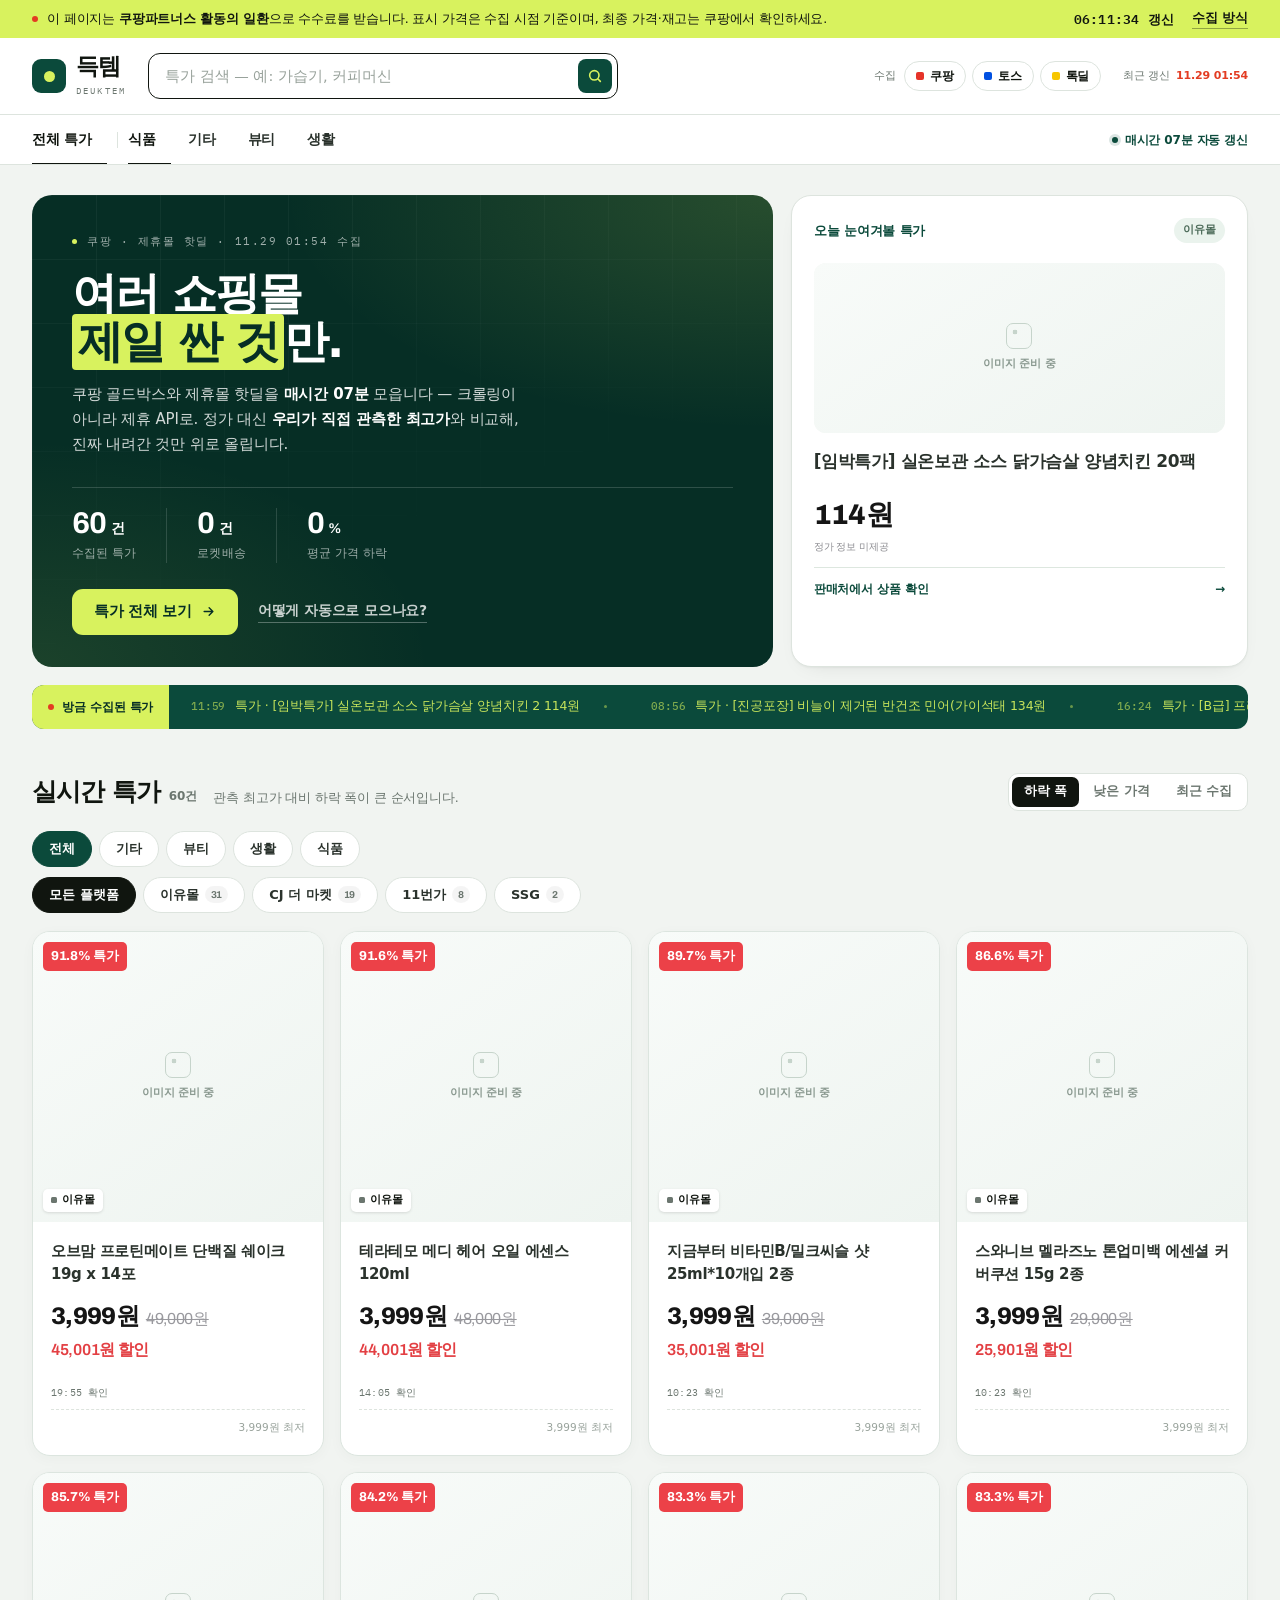
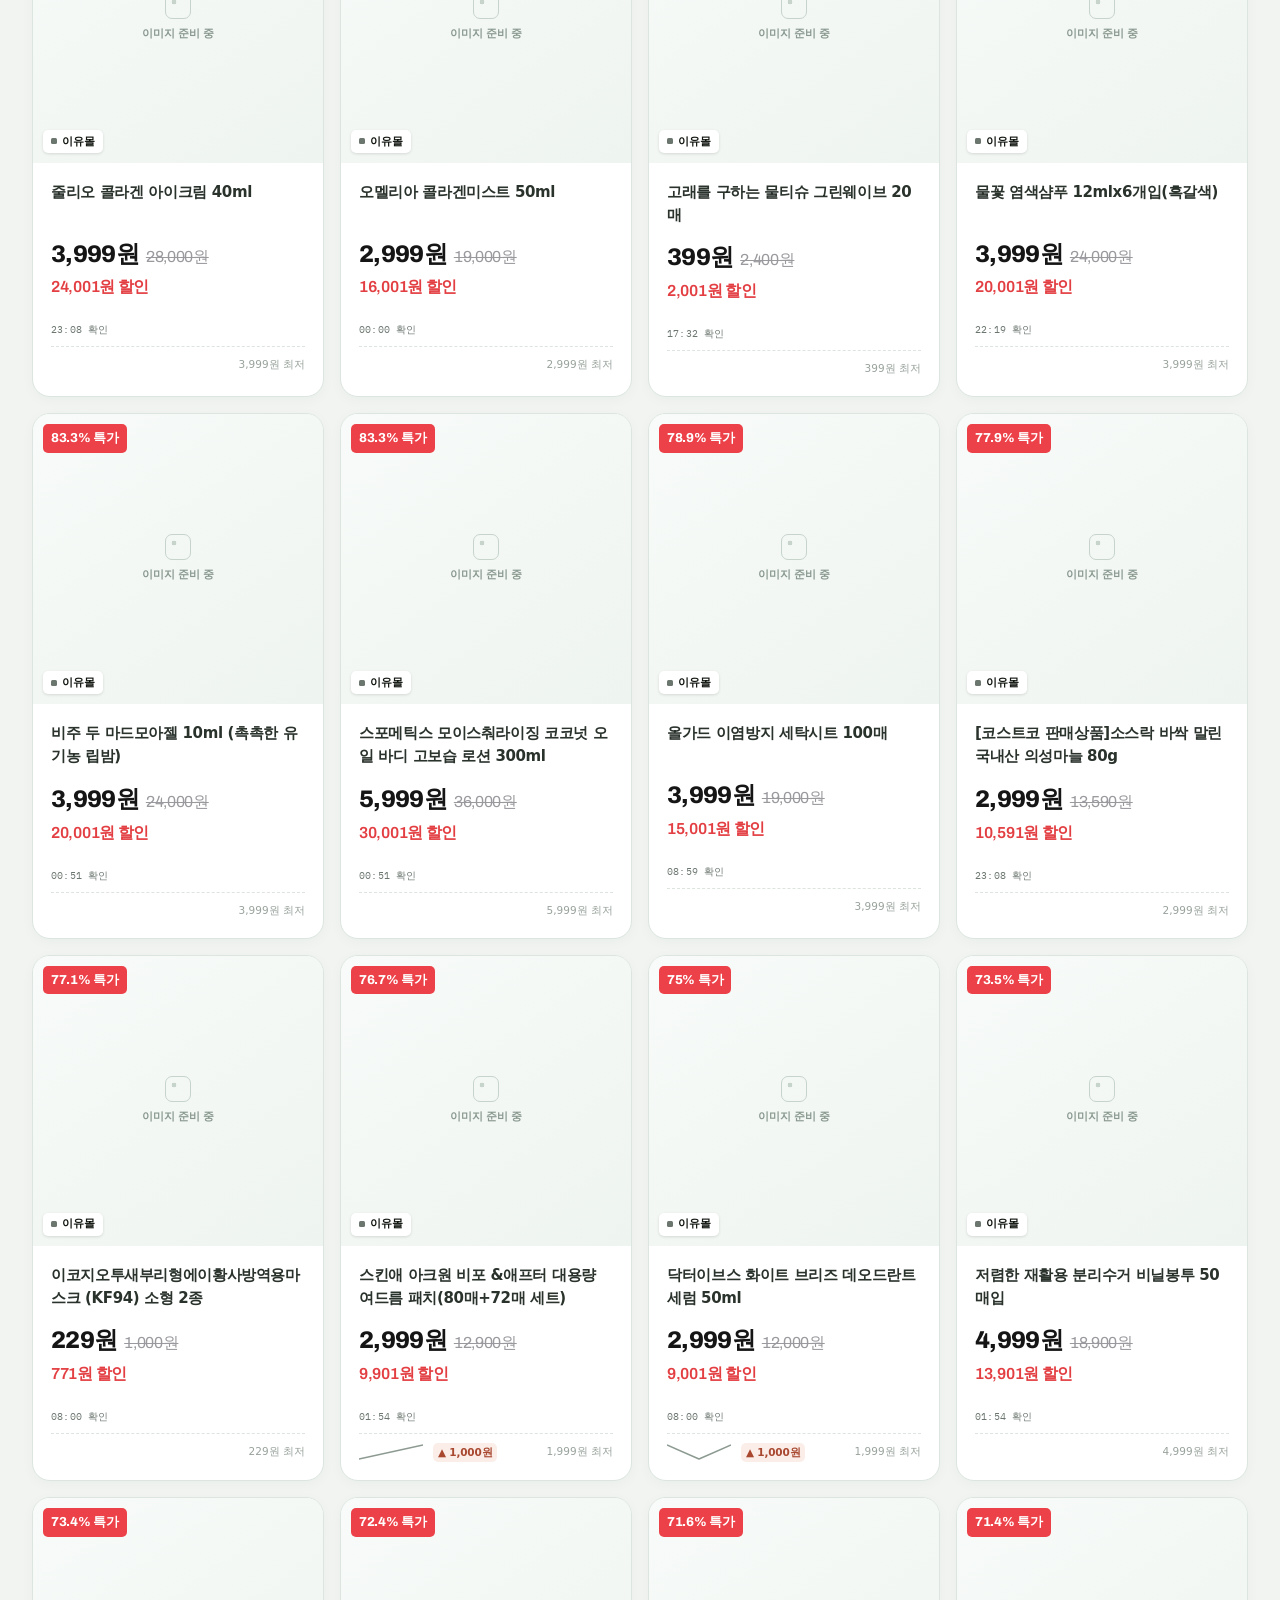
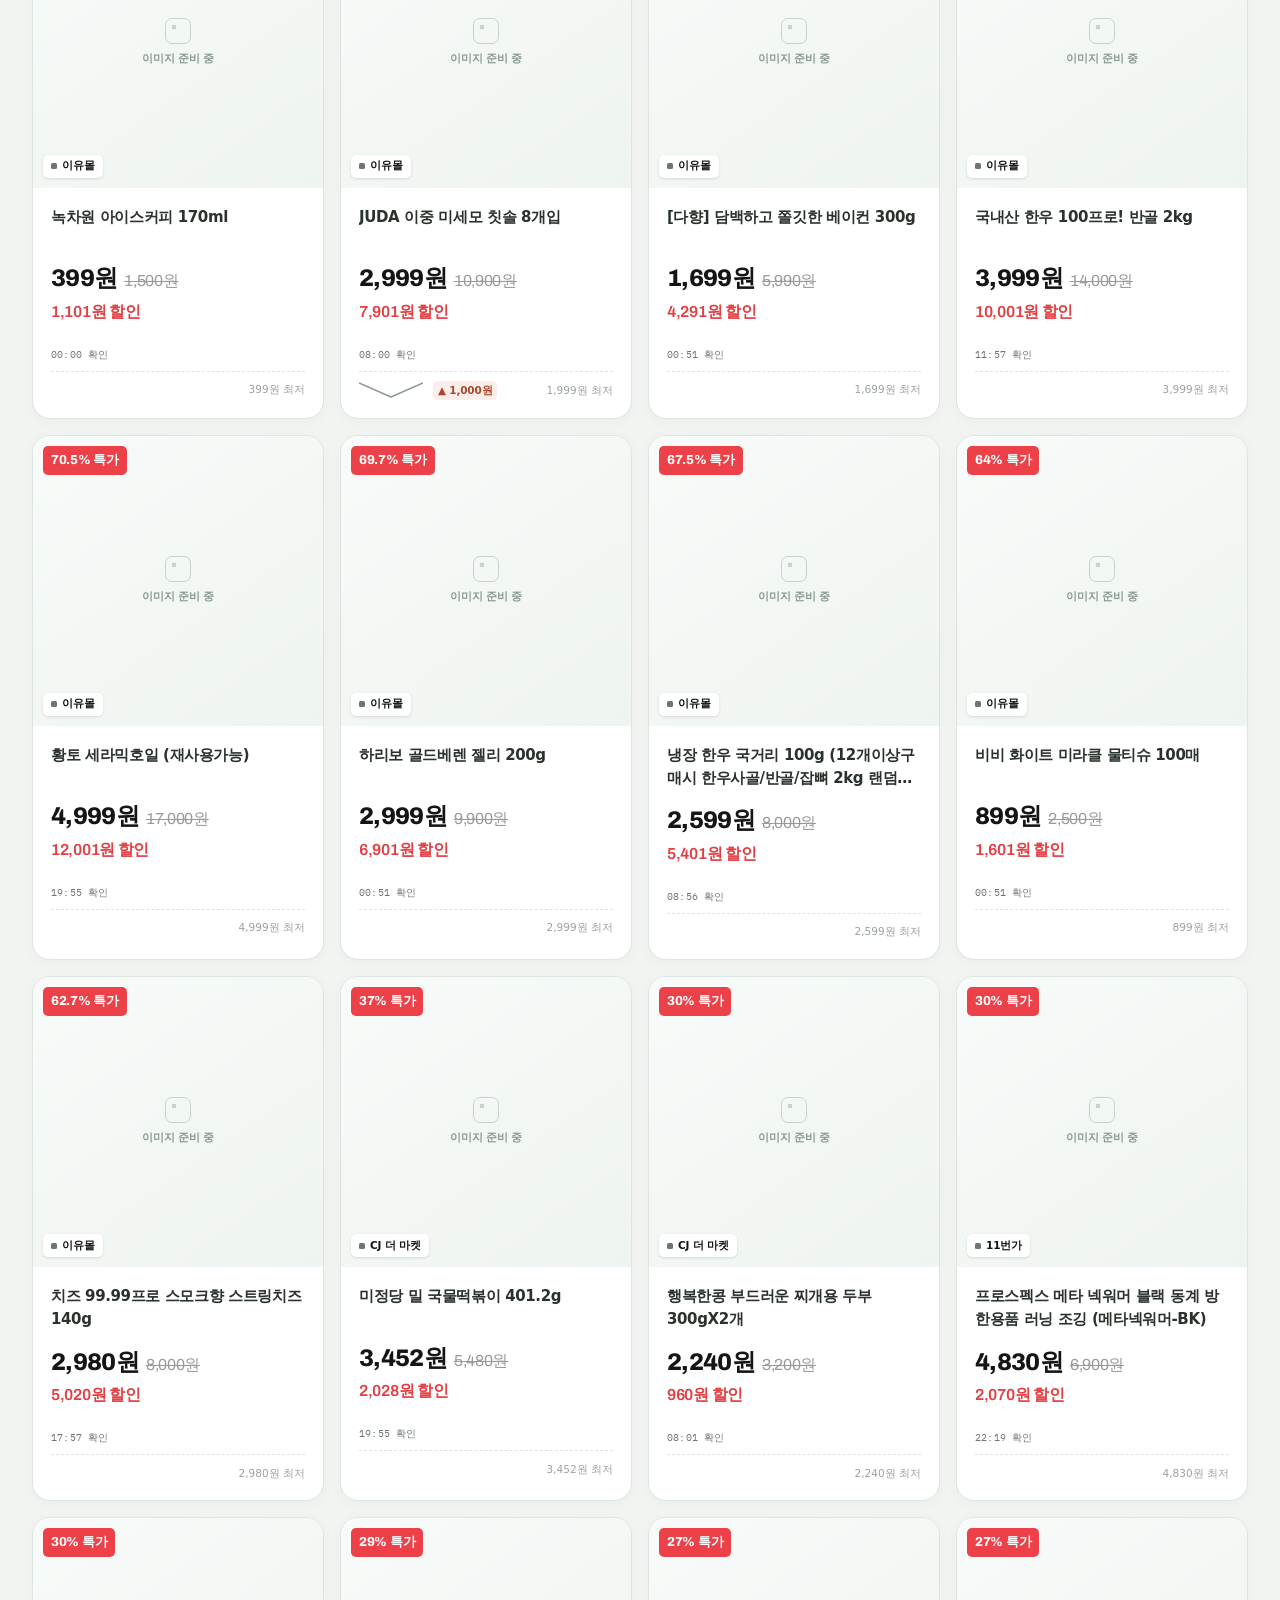
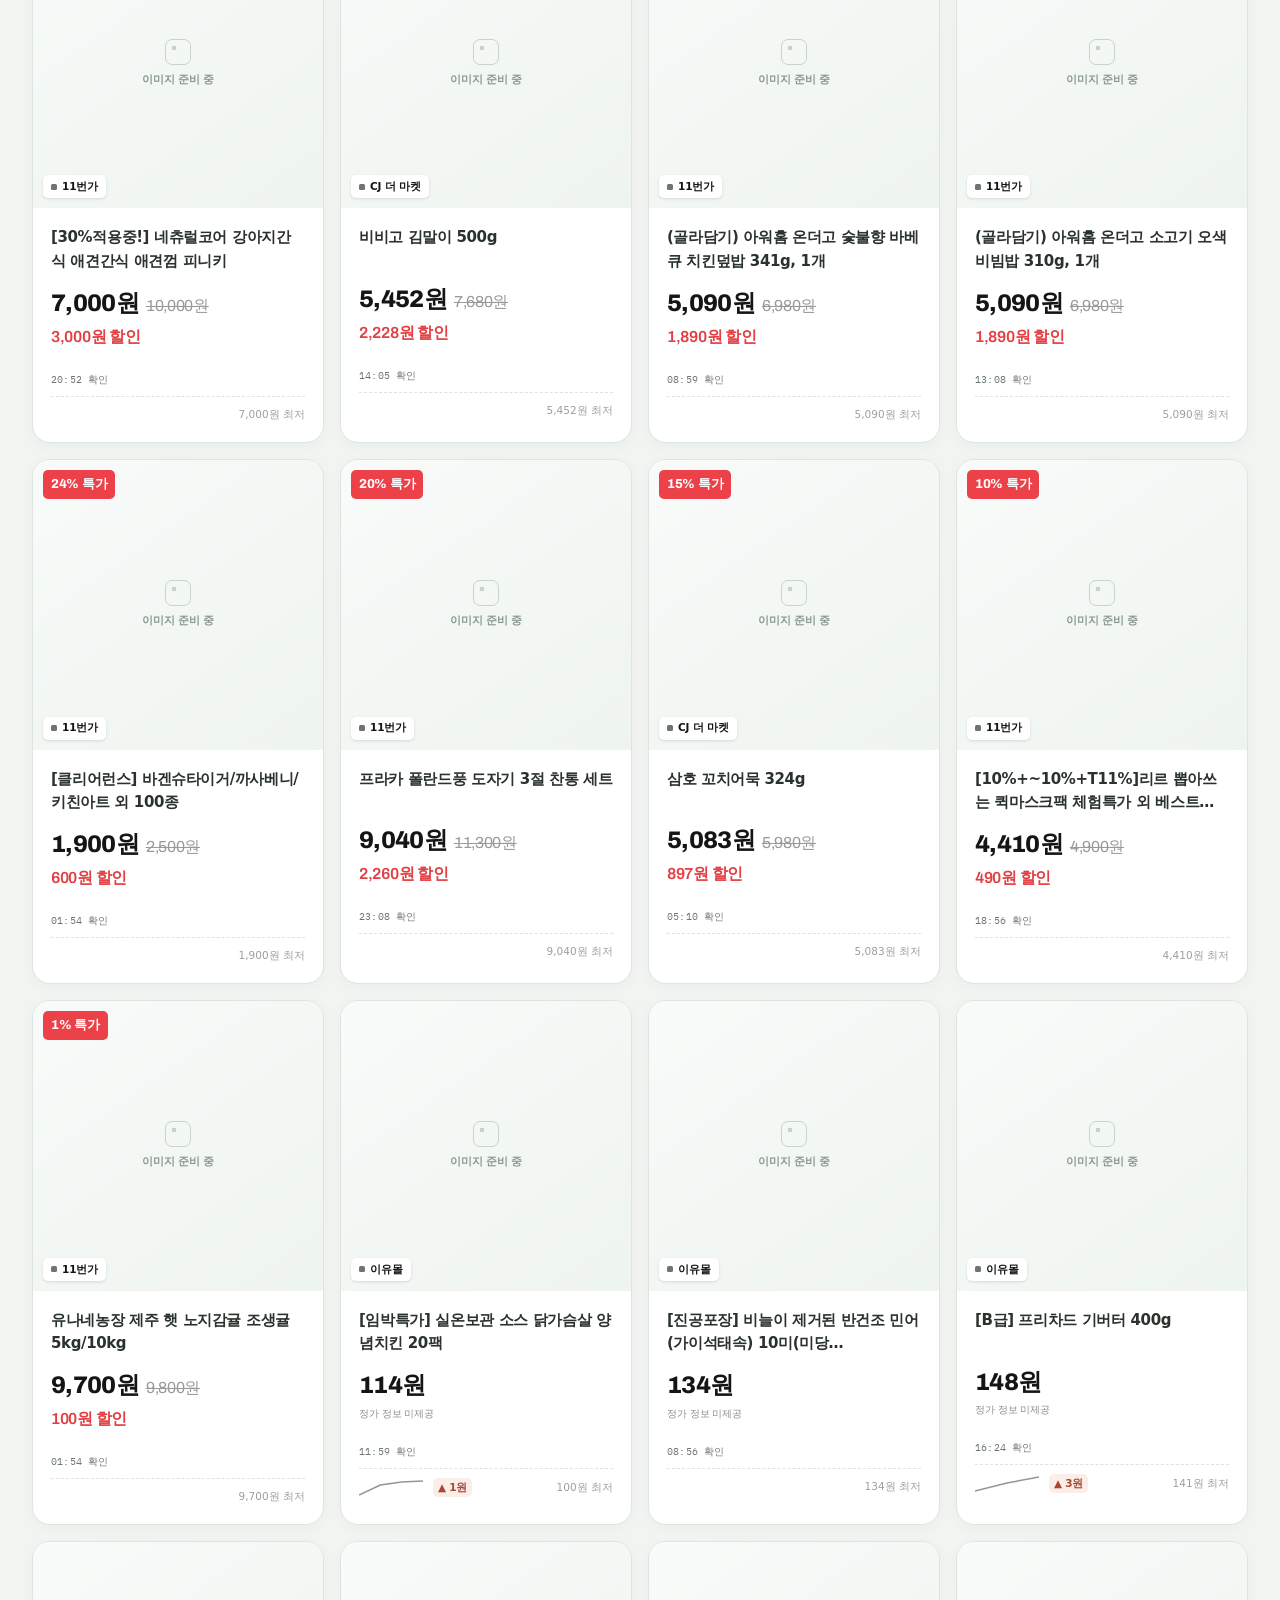
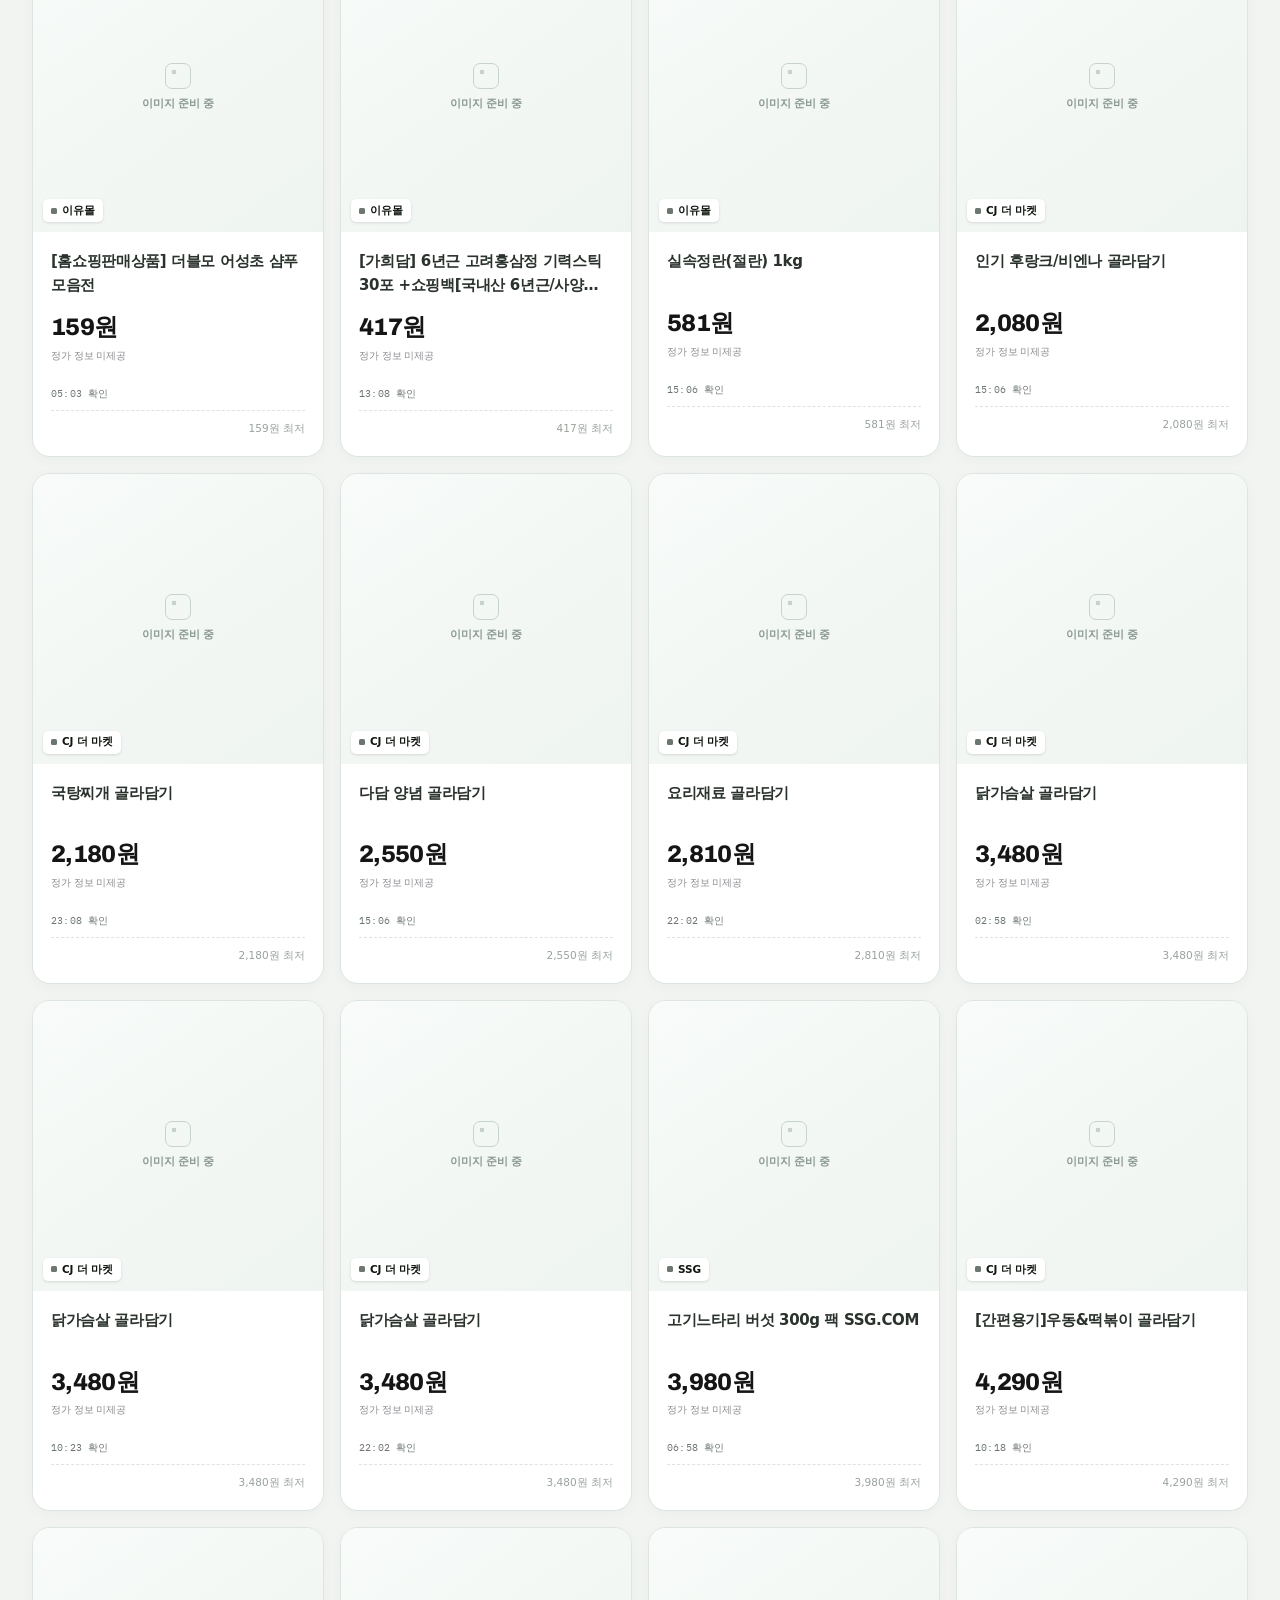
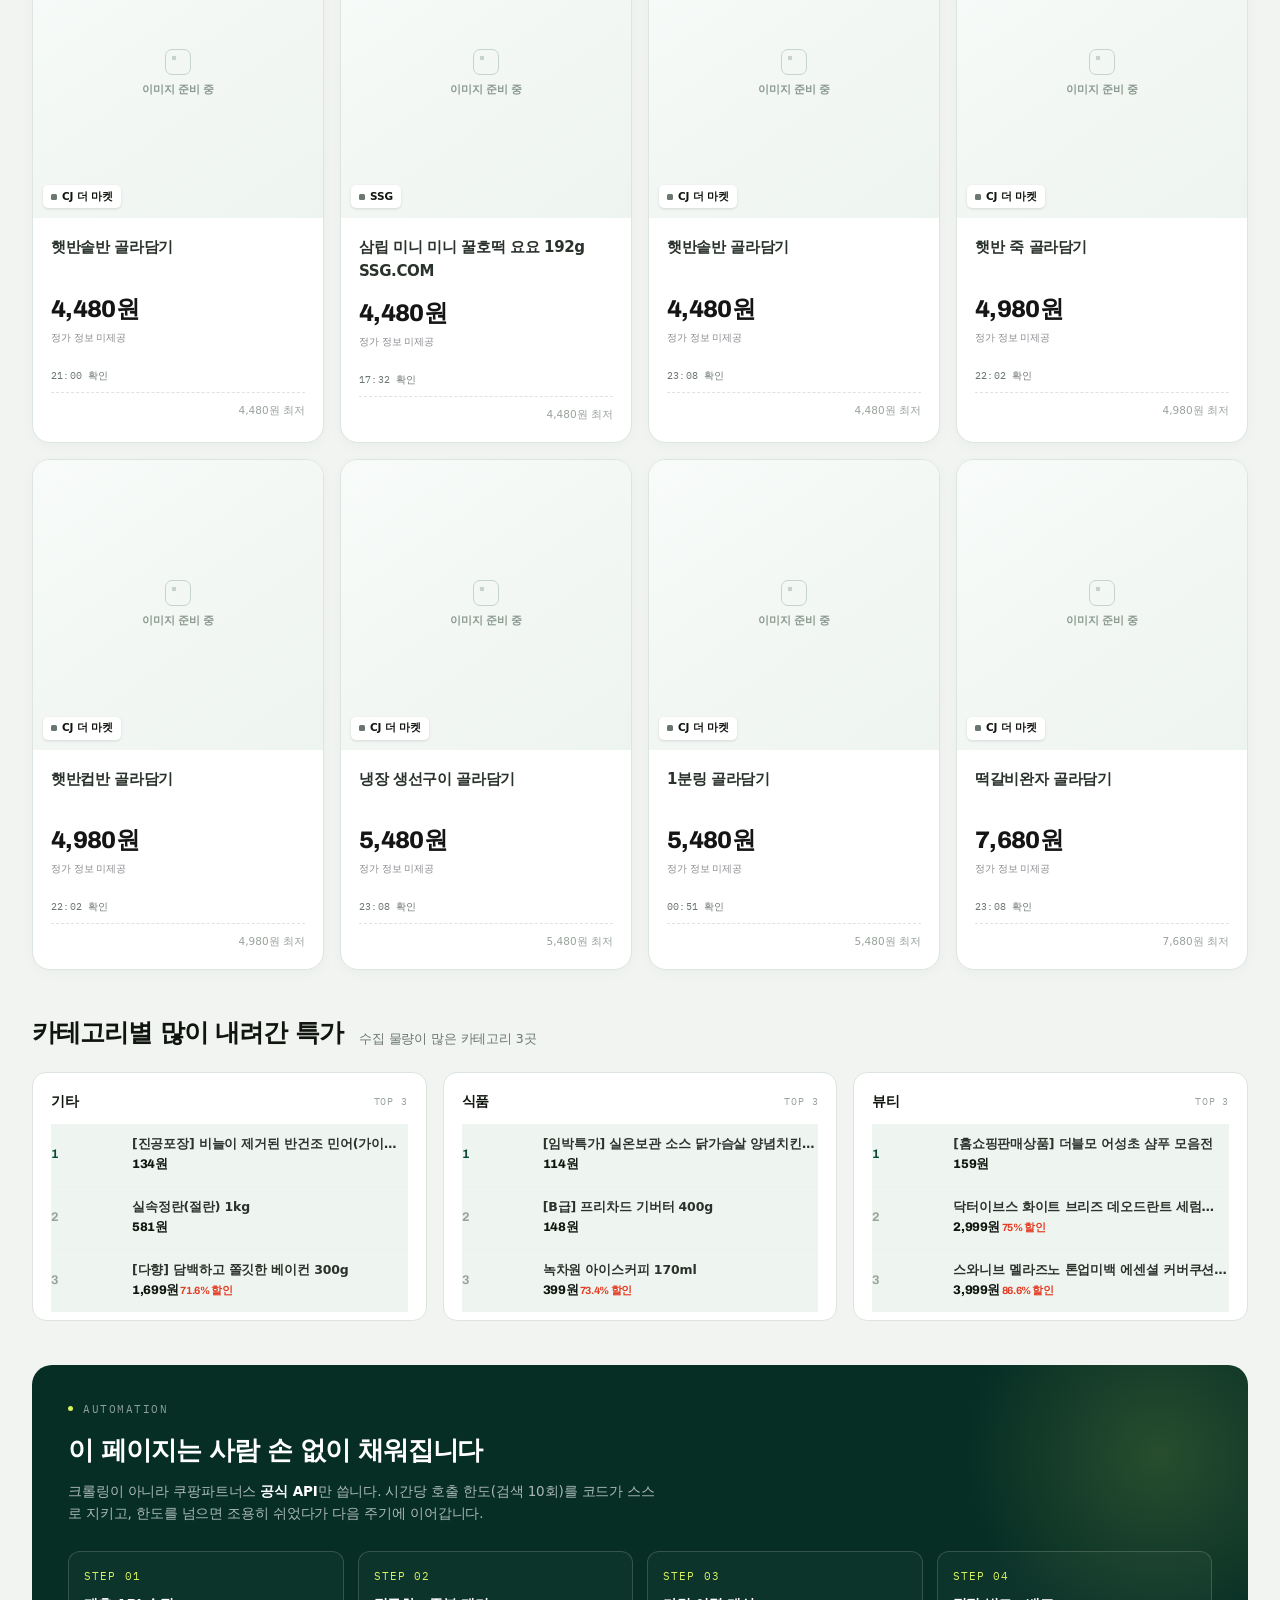
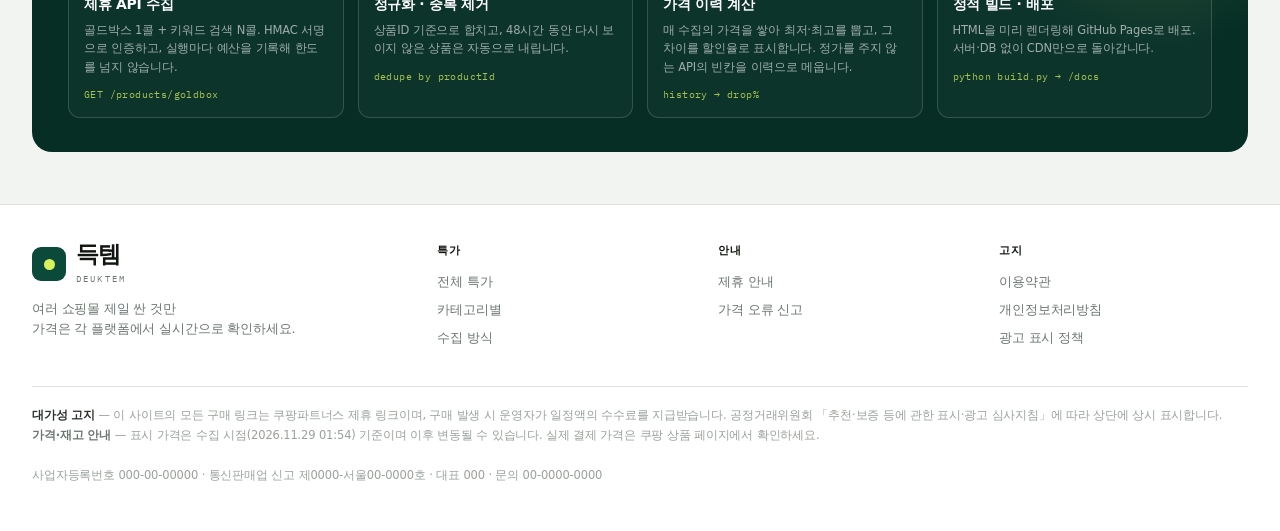
==== commit f1479241: "chore: 특가 갱신" ====
--- a/docs/index.html
+++ b/docs/index.html
@@ -4,14 +4,14 @@
 <meta charset="utf-8">
 <meta name="viewport" content="width=device-width, initial-scale=1">
 <title>득템 — 여러 쇼핑몰 제일 싼 것만</title>
-<meta name="description" content="쿠팡 골드박스와 여러 제휴몰 핫딜을 매시간 모아 하락 폭이 큰 특가부터 보여줍니다. 60건 · 11.29 00:51 갱신.">
+<meta name="description" content="쿠팡 골드박스와 여러 제휴몰 핫딜을 매시간 모아 하락 폭이 큰 특가부터 보여줍니다. 60건 · 11.29 01:54 갱신.">
 <link rel="canonical" href="https://doowoki1.github.io/deuktem/">
 <meta name="robots" content="index,follow,max-image-preview:large">
 <meta name="theme-color" content="#0B4A3B">
 <link rel="icon" type="image/svg+xml" href="favicon.svg">
 <link rel="apple-touch-icon" href="assets/apple-touch-icon.png">
 <meta property="og:title" content="득템 — 여러 쇼핑몰 제일 싼 것만">
-<meta property="og:description" content="쿠팡 골드박스와 여러 제휴몰 핫딜을 매시간 모아 하락 폭이 큰 특가부터 보여줍니다. 60건 · 11.29 00:51 갱신.">
+<meta property="og:description" content="쿠팡 골드박스와 여러 제휴몰 핫딜을 매시간 모아 하락 폭이 큰 특가부터 보여줍니다. 60건 · 11.29 01:54 갱신.">
 <meta property="og:type" content="website">
 <meta property="og:url" content="https://doowoki1.github.io/deuktem/">
 <meta property="og:site_name" content="득템">
@@ -22,9 +22,9 @@
 <meta property="og:image:alt" content="득템 — 여러 쇼핑몰 제일 싼 것만">
 <meta name="twitter:card" content="summary_large_image">
 <meta name="twitter:title" content="득템 — 여러 쇼핑몰 제일 싼 것만">
-<meta name="twitter:description" content="쿠팡 골드박스와 여러 제휴몰 핫딜을 매시간 모아 하락 폭이 큰 특가부터 보여줍니다. 60건 · 11.29 00:51 갱신.">
+<meta name="twitter:description" content="쿠팡 골드박스와 여러 제휴몰 핫딜을 매시간 모아 하락 폭이 큰 특가부터 보여줍니다. 60건 · 11.29 01:54 갱신.">
 <meta name="twitter:image" content="https://doowoki1.github.io/deuktem/assets/og-cover.png">
-<script type="application/ld+json">{"@context": "https://schema.org", "@graph": [{"@type": "WebSite", "name": "득템", "url": "https://doowoki1.github.io/deuktem/", "inLanguage": "ko-KR"}, {"@type": "ItemList", "name": "득템 — 여러 쇼핑몰 제일 싼 것만", "numberOfItems": 60, "itemListElement": [{"@type": "ListItem", "position": 1, "item": {"@type": "Product", "name": "[임박특가] 실온보관 소스 닭가슴살 양념치킨 20팩", "url": "https://adpick.co.kr/apis/goshopping.php?affid=6ad2b6&offer=4d9b1&url=https%3A%2F%2Fwww.eyoumall.co.kr%2Fshop%2Fgoods%2Fitem_view.php%3Fno%3D658631%26amp%253Bmode%3Devent", "offers": {"@type": "Offer", "price": "114", "priceCurrency": "KRW", "availability": "https://schema.org/InStock", "url": "https://adpick.co.kr/apis/goshopping.php?affid=6ad2b6&offer=4d9b1&url=https%3A%2F%2Fwww.eyoumall.co.kr%2Fshop%2Fgoods%2Fitem_view.php%3Fno%3D658631%26amp%253Bmode%3Devent"}}}, {"@type": "ListItem", "position": 2, "item": {"@type": "Product", "name": "[진공포장] 비늘이 제거된 반건조 민어(가이석태속) 10미(미당 100~150g)", "url": "https://adpick.co.kr/apis/goshopping.php?affid=6ad2b6&offer=4d9b1&url=https%3A%2F%2Fwww.eyoumall.co.kr%2Fshop%2Fgoods%2Fitem_view.php%3Fno%3D509782", "image": "https://eyoumall.godohosting.com/pages/asu/240311/b/141.jpg", "offers": {"@type": "Offer", "price": "134", "priceCurrency": "KRW", "availability": "https://schema.org/InStock", "url": "https://adpick.co.kr/apis/goshopping.php?affid=6ad2b6&offer=4d9b1&url=https%3A%2F%2Fwww.eyoumall.co.kr%2Fshop%2Fgoods%2Fitem_view.php%3Fno%3D509782"}}}, {"@type": "ListItem", "position": 3, "item": {"@type": "Product", "name": "[B급] 프리차드 기버터 400g", "url": "https://adpick.co.kr/apis/goshopping.php?affid=6ad2b6&offer=4d9b1&url=https%3A%2F%2Fwww.eyoumall.co.kr%2Fshop%2Fgoods%2Fitem_view.php%3Fno%3D658960%26amp%253Bmode%3Devent", "offers": {"@type": "Offer", "price": "148", "priceCurrency": "KRW", "availability": "https://schema.org/InStock", "url": "https://adpick.co.kr/apis/goshopping.php?affid=6ad2b6&offer=4d9b1&url=https%3A%2F%2Fwww.eyoumall.co.kr%2Fshop%2Fgoods%2Fitem_view.php%3Fno%3D658960%26amp%253Bmode%3Devent"}}}, {"@type": "ListItem", "position": 4, "item": {"@type": "Product", "name": "[홈쇼핑판매상품] 더블모 어성초 샴푸 모음전", "url": "https://adpick.co.kr/apis/goshopping.php?affid=6ad2b6&offer=4d9b1&url=https%3A%2F%2Fwww.eyoumall.co.kr%2Fshop%2Fgoods%2Fitem_view.php%3Fno%3D347902", "offers": {"@type": "Offer", "price": "159", "priceCurrency": "KRW", "availability": "https://schema.org/InStock", "url": "https://adpick.co.kr/apis/goshopping.php?affid=6ad2b6&offer=4d9b1&url=https%3A%2F%2Fwww.eyoumall.co.kr%2Fshop%2Fgoods%2Fitem_view.php%3Fno%3D347902"}}}, {"@type": "ListItem", "position": 5, "item": {"@type": "Product", "name": "이코지오투새부리형에이황사방역용마스크 (KF94) 소형 2종", "url": "https://adpick.co.kr/apis/goshopping.php?affid=6ad2b6&offer=4d9b1&url=https%3A%2F%2Fwww.eyoumall.co.kr%2Fshop%2Fgoods%2Fitem_view.php%3Fno%3D659646", "image": "https://eyoumall.godohosting.com/pages/asu/261125/b/5.jpg", "offers": {"@type": "Offer", "price": "229", "priceCurrency": "KRW", "availability": "https://schema.org/InStock", "url": "https://adpick.co.kr/apis/goshopping.php?affid=6ad2b6&offer=4d9b1&url=https%3A%2F%2Fwww.eyoumall.co.kr%2Fshop%2Fgoods%2Fitem_view.php%3Fno%3D659646"}}}, {"@type": "ListItem", "position": 6, "item": {"@type": "Product", "name": "녹차원 아이스커피 170ml", "url": "https://adpick.co.kr/apis/goshopping.php?affid=6ad2b6&offer=4d9b1&url=https%3A%2F%2Fwww.eyoumall.co.kr%2Fshop%2Fgoods%2Fitem_view.php%3Fno%3D658556", "image": "https://eyoumall.godohosting.com/pages/asu/261113/b/11.jpg", "offers": {"@type": "Offer", "price": "399", "priceCurrency": "KRW", "availability": "https://schema.org/InStock", "url": "https://adpick.co.kr/apis/goshopping.php?affid=6ad2b6&offer=4d9b1&url=https%3A%2F%2Fwww.eyoumall.co.kr%2Fshop%2Fgoods%2Fitem_view.php%3Fno%3D658556"}}}, {"@type": "ListItem", "position": 7, "item": {"@type": "Product", "name": "고래를 구하는 물티슈 그린웨이브 20매", "url": "https://adpick.co.kr/apis/goshopping.php?affid=6ad2b6&offer=4d9b1&url=https%3A%2F%2Fwww.eyoumall.co.kr%2Fshop%2Fgoods%2Fitem_view.php%3Fno%3D658848", "image": "https://eyoumall.godohosting.com/pages/asu/261118/b/6.jpg", "offers": {"@type": "Offer", "price": "399", "priceCurrency": "KRW", "availability": "https://schema.org/InStock", "url": "https://adpick.co.kr/apis/goshopping.php?affid=6ad2b6&offer=4d9b1&url=https%3A%2F%2Fwww.eyoumall.co.kr%2Fshop%2Fgoods%2Fitem_view.php%3Fno%3D658848"}}}, {"@type": "ListItem", "position": 8, "item": {"@type": "Product", "name": "[가희담] 6년근 고려홍삼정 기력스틱 30포 +쇼핑백[국내산 6년근/사양벌꿀,영지버섯 함유](2개이상 구매가능)", "url": "https://adpick.co.kr/apis/goshopping.php?affid=6ad2b6&offer=4d9b1&url=https%3A%2F%2Fwww.eyoumall.co.kr%2Fshop%2Fgoods%2Fitem_view.php%3Fno%3D650370", "offers": {"@type": "Offer", "price": "417", "priceCurrency": "KRW", "availability": "https://schema.org/InStock", "url": "https://adpick.co.kr/apis/goshopping.php?affid=6ad2b6&offer=4d9b1&url=https%3A%2F%2Fwww.eyoumall.co.kr%2Fshop%2Fgoods%2Fitem_view.php%3Fno%3D650370"}}}, {"@type": "ListItem", "position": 9, "item": {"@type": "Product", "name": "실속정란(절란) 1kg", "url": "https://adpick.co.kr/apis/goshopping.php?affid=6ad2b6&offer=4d9b1&url=https%3A%2F%2Fwww.eyoumall.co.kr%2Fshop%2Fgoods%2Fitem_view.php%3Fno%3D973", "image": "https://eyoumall.godohosting.com/pages/asu/220218/b/100.jpg", "offers": {"@type": "Offer", "price": "581", "priceCurrency": "KRW", "availability": "https://schema.org/InStock", "url": "https://adpick.co.kr/apis/goshopping.php?affid=6ad2b6&offer=4d9b1&url=https%3A%2F%2Fwww.eyoumall.co.kr%2Fshop%2Fgoods%2Fitem_view.php%3Fno%3D973"}}}, {"@type": "ListItem", "position": 10, "item": {"@type": "Product", "name": "비비 화이트 미라클 물티슈 100매", "url": "https://adpick.co.kr/apis/goshopping.php?affid=6ad2b6&offer=4d9b1&url=https%3A%2F%2Fwww.eyoumall.co.kr%2Fshop%2Fgoods%2Fitem_view.php%3Fno%3D658860", "image": "https://eyoumall.godohosting.com/pages/asu/261118/b/18.jpg", "offers": {"@type": "Offer", "price": "899", "priceCurrency": "KRW", "availability": "https://schema.org/InStock", "url": "https://adpick.co.kr/apis/goshopping.php?affid=6ad2b6&offer=4d9b1&url=https%3A%2F%2Fwww.eyoumall.co.kr%2Fshop%2Fgoods%2Fitem_view.php%3Fno%3D658860"}}}, {"@type": "ListItem", "position": 11, "item": {"@type": "Product", "name": "[다향] 담백하고 쫄깃한 베이컨 300g", "url": "https://adpick.co.kr/apis/goshopping.php?affid=6ad2b6&offer=4d9b1&url=http%3A%2F%2Fwww.eyoumall.co.kr%2Fshop%2Fgoods%2Fitem_view.php%3Fno%3D511399", "image": "https://eyoumall.godohosting.com/pages/asu/240325/b/131-1.jpg", "offers": {"@type": "Offer", "price": "1699", "priceCurrency": "KRW", "availability": "https://schema.org/InStock", "url": "https://adpick.co.kr/apis/goshopping.php?affid=6ad2b6&offer=4d9b1&url=http%3A%2F%2Fwww.eyoumall.co.kr%2Fshop%2Fgoods%2Fitem_view.php%3Fno%3D511399"}}}, {"@type": "ListItem", "position": 12, "item": {"@type": "Product", "name": "인기 후랑크/비엔나 골라담기", "url": "https://adpick.co.kr/apis/goshopping.php?affid=6ad2b6&offer=f5ff7&url=https%3A%2F%2Fwww.cjthemarket.com%2Fpc%2Fprod%2FprodDetail%3FprdCd%3DS0005634", "image": "https://img.cjthemarket.com/images/file/product/418/20260706165429809.jpg", "offers": {"@type": "Offer", "price": "2080", "priceCurrency": "KRW", "availability": "https://schema.org/InStock", "url": "https://adpick.co.kr/apis/goshopping.php?affid=6ad2b6&offer=f5ff7&url=https%3A%2F%2Fwww.cjthemarket.com%2Fpc%2Fprod%2FprodDetail%3FprdCd%3DS0005634"}}}, {"@type": "ListItem", "position": 13, "item": {"@type": "Product", "name": "국탕찌개 골라담기", "url": "https://adpick.co.kr/apis/goshopping.php?affid=6ad2b6&offer=f5ff7&url=https%3A%2F%2Fwww.cjthemarket.com%2Fpc%2Fprod%2FprodDetail%3FprdCd%3DS0002731", "image": "https://img.cjthemarket.com/images/file/product/287/20260318111025585.jpg", "offers": {"@type": "Offer", "price": "2180", "priceCurrency": "KRW", "availability": "https://schema.org/InStock", "url": "https://adpick.co.kr/apis/goshopping.php?affid=6ad2b6&offer=f5ff7&url=https%3A%2F%2Fwww.cjthemarket.com%2Fpc%2Fprod%2FprodDetail%3FprdCd%3DS0002731"}}}, {"@type": "ListItem", "position": 14, "item": {"@type": "Product", "name": "행복한콩 부드러운 찌개용 두부 300gX2개", "url": "https://adpick.co.kr/apis/goshopping.php?affid=6ad2b6&offer=f5ff7&url=https%3A%2F%2Fwww.cjthemarket.com%2Fthe%2Fproduct%2Fproduct-main%3FprdCd%3D40167568", "image": "https://img.cjthemarket.com/images/file/product/949/20260619153911444.jpg", "offers": {"@type": "Offer", "price": "2240", "priceCurrency": "KRW", "availability": "https://schema.org/InStock", "url": "https://adpick.co.kr/apis/goshopping.php?affid=6ad2b6&offer=f5ff7&url=https%3A%2F%2Fwww.cjthemarket.com%2Fthe%2Fproduct%2Fproduct-main%3FprdCd%3D40167568"}}}, {"@type": "ListItem", "position": 15, "item": {"@type": "Product", "name": "다담 양념 골라담기", "url": "https://adpick.co.kr/apis/goshopping.php?affid=6ad2b6&offer=f5ff7&url=https%3A%2F%2Fwww.cjthemarket.com%2Fthe%2Fproduct%2Fproduct-main%3FprdCd%3DS0002552%26ctgrId%3D%26plnId%3D300001%26giftSetEvntId%3D%26areaNum%3D35", "image": "https://img.cjthemarket.com/images/file/product/336/20260318112213539.jpg", "offers": {"@type": "Offer", "price": "2550", "priceCurrency": "KRW", "availability": "https://schema.org/InStock", "url": "https://adpick.co.kr/apis/goshopping.php?affid=6ad2b6&offer=f5ff7&url=https%3A%2F%2Fwww.cjthemarket.com%2Fthe%2Fproduct%2Fproduct-main%3FprdCd%3DS0002552%26ctgrId%3D%26plnId%3D300001%26giftSetEvntId%3D%26areaNum%3D35"}}}, {"@type": "ListItem", "position": 16, "item": {"@type": "Product", "name": "냉장 한우 국거리 100g (12개이상구매시 한우사골/반골/잡뼈 2kg 랜덤증정)", "url": "https://adpick.co.kr/apis/goshopping.php?affid=6ad2b6&offer=4d9b1&url=https%3A%2F%2Fwww.eyoumall.co.kr%2Fshop%2Fgoods%2Fitem_view.php%3Fno%3D616111", "image": "https://eyoumall.godohosting.com/pages/asu/251224/b/109-1.jpg", "offers": {"@type": "Offer", "price": "2599", "priceCurrency": "KRW", "availability": "https://schema.org/InStock", "url": "https://adpick.co.kr/apis/goshopping.php?affid=6ad2b6&offer=4d9b1&url=https%3A%2F%2Fwww.eyoumall.co.kr%2Fshop%2Fgoods%2Fitem_view.php%3Fno%3D616111"}}}, {"@type": "ListItem", "position": 17, "item": {"@type": "Product", "name": "요리재료 골라담기", "url": "https://adpick.co.kr/apis/goshopping.php?affid=6ad2b6&offer=f5ff7&url=https%3A%2F%2Fwww.cjthemarket.com%2Fthe%2Fproduct%2Fproduct-main%3FprdCd%3DS0005639%26ctgrId%3D%26plnId%3D300001%26giftSetEvntId%3D%26areaNum%3D31", "image": "https://img.cjthemarket.com/images/file/product/139/20260708181533369.png", "offers": {"@type": "Offer", "price": "2810", "priceCurrency": "KRW", "availability": "https://schema.org/InStock", "url": "https://adpick.co.kr/apis/goshopping.php?affid=6ad2b6&offer=f5ff7&url=https%3A%2F%2Fwww.cjthemarket.com%2Fthe%2Fproduct%2Fproduct-main%3FprdCd%3DS0005639%26ctgrId%3D%26plnId%3D300001%26giftSetEvntId%3D%26areaNum%3D31"}}}, {"@type": "ListItem", "position": 18, "item": {"@type": "Product", "name": "치즈 99.99프로 스모크향 스트링치즈 140g", "url": "https://adpick.co.kr/apis/goshopping.php?affid=6ad2b6&offer=4d9b1&url=https%3A%2F%2Fwww.eyoumall.co.kr%2Fshop%2Fgoods%2Fitem_view.php%3Fno%3D658695", "image": "https://eyoumall.godohosting.com/pages/asu/261116/b/101.jpg", "offers": {"@type": "Offer", "price": "2980", "priceCurrency": "KRW", "availability": "https://schema.org/InStock", "url": "https://adpick.co.kr/apis/goshopping.php?affid=6ad2b6&offer=4d9b1&url=https%3A%2F%2Fwww.eyoumall.co.kr%2Fshop%2Fgoods%2Fitem_view.php%3Fno%3D658695"}}}, {"@type": "ListItem", "position": 19, "item": {"@type": "Product", "name": "닥터이브스 화이트 브리즈 데오드란트 세럼 50ml", "url": "https://adpick.co.kr/apis/goshopping.php?affid=6ad2b6&offer=4d9b1&url=https%3A%2F%2Fwww.eyoumall.co.kr%2Fshop%2Fgoods%2Fitem_view.php%3Fno%3D658700", "image": "https://eyoumall.godohosting.com/pages/asu/261116/b/17.jpg", "offers": {"@type": "Offer", "price": "2999", "priceCurrency": "KRW", "availability": "https://schema.org/InStock", "url": "https://adpick.co.kr/apis/goshopping.php?affid=6ad2b6&offer=4d9b1&url=https%3A%2F%2Fwww.eyoumall.co.kr%2Fshop%2Fgoods%2Fitem_view.php%3Fno%3D658700"}}}, {"@type": "ListItem", "position": 20, "item": {"@type": "Product", "name": "JUDA 이중 미세모 칫솔 8개입", "url": "https://adpick.co.kr/apis/goshopping.php?affid=6ad2b6&offer=4d9b1&url=https%3A%2F%2Fwww.eyoumall.co.kr%2Fshop%2Fgoods%2Fitem_view.php%3Fno%3D659333", "image": "https://eyoumall.godohosting.com/pages/asu/261120/b/15-1.jpg", "offers": {"@type": "Offer", "price": "2999", "priceCurrency": "KRW", "availability": "https://schema.org/InStock", "url": "https://adpick.co.kr/apis/goshopping.php?affid=6ad2b6&offer=4d9b1&url=https%3A%2F%2Fwww.eyoumall.co.kr%2Fshop%2Fgoods%2Fitem_view.php%3Fno%3D659333"}}}, {"@type": "ListItem", "position": 21, "item": {"@type": "Product", "name": "스킨애 아크원 비포 &애프터 대용량 여드름 패치(80매+72매 세트)", "url": "https://adpick.co.kr/apis/goshopping.php?affid=6ad2b6&offer=4d9b1&url=https%3A%2F%2Fwww.eyoumall.co.kr%2Fshop%2Fgoods%2Fitem_view.php%3Fno%3D659173", "image": "https://eyoumall.godohosting.com/pages/asu/261118/b/29.jpg", "offers": {"@type": "Offer", "price": "2999", "priceCurrency": "KRW", "availability": "https://schema.org/InStock", "url": "https://adpick.co.kr/apis/goshopping.php?affid=6ad2b6&offer=4d9b1&url=https%3A%2F%2Fwww.eyoumall.co.kr%2Fshop%2Fgoods%2Fitem_view.php%3Fno%3D659173"}}}, {"@type": "ListItem", "position": 22, "item": {"@type": "Product", "name": "[코스트코 판매상품]소스락 바싹 말린 국내산 의성마늘 80g", "url": "https://adpick.co.kr/apis/goshopping.php?affid=6ad2b6&offer=4d9b1&url=https%3A%2F%2Fwww.eyoumall.co.kr%2Fshop%2Fgoods%2Fitem_view.php%3Fno%3D655104", "image": "https://eyoumall.godohosting.com/pages/asu/261016/b/5.jpg", "offers": {"@type": "Offer", "price": "2999", "priceCurrency": "KRW", "availability": "https://schema.org/InStock", "url": "https://adpick.co.kr/apis/goshopping.php?affid=6ad2b6&offer=4d9b1&url=https%3A%2F%2Fwww.eyoumall.co.kr%2Fshop%2Fgoods%2Fitem_view.php%3Fno%3D655104"}}}, {"@type": "ListItem", "position": 23, "item": {"@type": "Product", "name": "오멜리아 콜라겐미스트 50ml", "url": "https://adpick.co.kr/apis/goshopping.php?affid=6ad2b6&offer=4d9b1&url=https%3A%2F%2Fwww.eyoumall.co.kr%2Fshop%2Fgoods%2Fitem_view.php%3Fno%3D659436", "image": "https://eyoumall.godohosting.com/pages/asu/261120/b/24.jpg", "offers": {"@type": "Offer", "price": "2999", "priceCurrency": "KRW", "availability": "https://schema.org/InStock", "url": "https://adpick.co.kr/apis/goshopping.php?affid=6ad2b6&offer=4d9b1&url=https%3A%2F%2Fwww.eyoumall.co.kr%2Fshop%2Fgoods%2Fitem_view.php%3Fno%3D659436"}}}, {"@type": "ListItem", "position": 24, "item": {"@type": "Product", "name": "하리보 골드베렌 젤리 200g", "url": "https://adpick.co.kr/apis/goshopping.php?affid=6ad2b6&offer=4d9b1&url=https%3A%2F%2Fwww.eyoumall.co.kr%2Fshop%2Fgoods%2Fitem_view.php%3Fno%3D659500", "image": "https://eyoumall.godohosting.com/pages/asu/261123/b/3.jpg", "offers": {"@type": "Offer", "price": "2999", "priceCurrency": "KRW", "availability": "https://schema.org/InStock", "url": "https://adpick.co.kr/apis/goshopping.php?affid=6ad2b6&offer=4d9b1&url=https%3A%2F%2Fwww.eyoumall.co.kr%2Fshop%2Fgoods%2Fitem_view.php%3Fno%3D659500"}}}, {"@type": "ListItem", "position": 25, "item": {"@type": "Product", "name": "미정당 밀 국물떡볶이 401.2g", "url": "https://adpick.co.kr/apis/goshopping.php?affid=6ad2b6&offer=f5ff7&url=https%3A%2F%2Fwww.cjthemarket.com%2Fpc%2Fprod%2FprodDetail%3FprdCd%3D40187662%26ctgrId%3D%26plnId%3D300001%26giftSetEvntId%3D%26areaNum%3D4", "image": "https://img.cjthemarket.com/images/file/product/839/20261110114335644.jpg", "offers": {"@type": "Offer", "price": "3452", "priceCurrency": "KRW", "availability": "https://schema.org/InStock", "url": "https://adpick.co.kr/apis/goshopping.php?affid=6ad2b6&offer=f5ff7&url=https%3A%2F%2Fwww.cjthemarket.com%2Fpc%2Fprod%2FprodDetail%3FprdCd%3D40187662%26ctgrId%3D%26plnId%3D300001%26giftSetEvntId%3D%26areaNum%3D4"}}}, {"@type": "ListItem", "position": 26, "item": {"@type": "Product", "name": "닭가슴살 골라담기", "url": "https://adpick.co.kr/apis/goshopping.php?affid=6ad2b6&offer=f5ff7&url=https%3A%2F%2Fwww.cjthemarket.com%2Fthe%2Fproduct%2Fproduct-main%3FprdCd%3DS0002450%26ctgrId%3D%26plnId%3D300001%26giftSetEvntId%3D%26areaNum%3D17", "image": "https://img.cjthemarket.com/images/file/product/997/20260511173124599.png", "offers": {"@type": "Offer", "price": "3480", "priceCurrency": "KRW", "availability": "https://schema.org/InStock", "url": "https://adpick.co.kr/apis/goshopping.php?affid=6ad2b6&offer=f5ff7&url=https%3A%2F%2Fwww.cjthemarket.com%2Fthe%2Fproduct%2Fproduct-main%3FprdCd%3DS0002450%26ctgrId%3D%26plnId%3D300001%26giftSetEvntId%3D%26areaNum%3D17"}}}, {"@type": "ListItem", "position": 27, "item": {"@type": "Product", "name": "닭가슴살 골라담기", "url": "https://adpick.co.kr/apis/goshopping.php?affid=6ad2b6&offer=f5ff7&url=https%3A%2F%2Fwww.cjthemarket.com%2Fthe%2Fproduct%2Fproduct-main%3FprdCd%3DS0002450%26ctgrId%3D%26plnId%3D300001%26giftSetEvntId%3D%26areaNum%3D19", "image": "https://img.cjthemarket.com/images/file/product/997/20260511173124599.png", "offers": {"@type": "Offer", "price": "3480", "priceCurrency": "KRW", "availability": "https://schema.org/InStock", "url": "https://adpick.co.kr/apis/goshopping.php?affid=6ad2b6&offer=f5ff7&url=https%3A%2F%2Fwww.cjthemarket.com%2Fthe%2Fproduct%2Fproduct-main%3FprdCd%3DS0002450%26ctgrId%3D%26plnId%3D300001%26giftSetEvntId%3D%26areaNum%3D19"}}}, {"@type": "ListItem", "position": 28, "item": {"@type": "Product", "name": "닭가슴살 골라담기", "url": "https://adpick.co.kr/apis/goshopping.php?affid=6ad2b6&offer=f5ff7&url=https%3A%2F%2Fwww.cjthemarket.com%2Fthe%2Fproduct%2Fproduct-main%3FprdCd%3DS0002450", "image": "https://img.cjthemarket.com/images/file/product/997/20260511173124599.png", "offers": {"@type": "Offer", "price": "3480", "priceCurrency": "KRW", "availability": "https://schema.org/InStock", "url": "https://adpick.co.kr/apis/goshopping.php?affid=6ad2b6&offer=f5ff7&url=https%3A%2F%2Fwww.cjthemarket.com%2Fthe%2Fproduct%2Fproduct-main%3FprdCd%3DS0002450"}}}, {"@type": "ListItem", "position": 29, "item": {"@type": "Product", "name": "고기느타리 버섯 300g 팩  SSG.COM", "url": "https://adpick.co.kr/apis/goshopping.php?affid=6ad2b6&offer=b735e&url=http%3A%2F%2Fm.ssg.com%2Fitem%2FitemView.ssg%3FitemId%3D0000010732162", "image": "https://sitem.ssgcdn.com/62/21/73/item/0000010732162_i1_1200.jpg", "offers": {"@type": "Offer", "price": "3980", "priceCurrency": "KRW", "availability": "https://schema.org/InStock", "url": "https://adpick.co.kr/apis/goshopping.php?affid=6ad2b6&offer=b735e&url=http%3A%2F%2Fm.ssg.com%2Fitem%2FitemView.ssg%3FitemId%3D0000010732162"}}}, {"@type": "ListItem", "position": 30, "item": {"@type": "Product", "name": "지금부터 비타민B/밀크씨슬 샷 25ml*10개입 2종", "url": "https://adpick.co.kr/apis/goshopping.php?affid=6ad2b6&offer=4d9b1&url=https%3A%2F%2Fwww.eyoumall.co.kr%2Fshop%2Fgoods%2Fitem_view.php%3Fno%3D658612", "image": "https://eyoumall.godohosting.com/pages/asu/261113/b/16-1.jpg", "offers": {"@type": "Offer", "price": "3999", "priceCurrency": "KRW", "availability": "https://schema.org/InStock", "url": "https://adpick.co.kr/apis/goshopping.php?affid=6ad2b6&offer=4d9b1&url=https%3A%2F%2Fwww.eyoumall.co.kr%2Fshop%2Fgoods%2Fitem_view.php%3Fno%3D658612"}}}]}]}</script>
+<script type="application/ld+json">{"@context": "https://schema.org", "@graph": [{"@type": "WebSite", "name": "득템", "url": "https://doowoki1.github.io/deuktem/", "inLanguage": "ko-KR"}, {"@type": "ItemList", "name": "득템 — 여러 쇼핑몰 제일 싼 것만", "numberOfItems": 60, "itemListElement": [{"@type": "ListItem", "position": 1, "item": {"@type": "Product", "name": "[임박특가] 실온보관 소스 닭가슴살 양념치킨 20팩", "url": "https://adpick.co.kr/apis/goshopping.php?affid=6ad2b6&offer=4d9b1&url=https%3A%2F%2Fwww.eyoumall.co.kr%2Fshop%2Fgoods%2Fitem_view.php%3Fno%3D658631%26amp%253Bmode%3Devent", "offers": {"@type": "Offer", "price": "114", "priceCurrency": "KRW", "availability": "https://schema.org/InStock", "url": "https://adpick.co.kr/apis/goshopping.php?affid=6ad2b6&offer=4d9b1&url=https%3A%2F%2Fwww.eyoumall.co.kr%2Fshop%2Fgoods%2Fitem_view.php%3Fno%3D658631%26amp%253Bmode%3Devent"}}}, {"@type": "ListItem", "position": 2, "item": {"@type": "Product", "name": "[진공포장] 비늘이 제거된 반건조 민어(가이석태속) 10미(미당 100~150g)", "url": "https://adpick.co.kr/apis/goshopping.php?affid=6ad2b6&offer=4d9b1&url=https%3A%2F%2Fwww.eyoumall.co.kr%2Fshop%2Fgoods%2Fitem_view.php%3Fno%3D509782", "image": "https://eyoumall.godohosting.com/pages/asu/240311/b/141.jpg", "offers": {"@type": "Offer", "price": "134", "priceCurrency": "KRW", "availability": "https://schema.org/InStock", "url": "https://adpick.co.kr/apis/goshopping.php?affid=6ad2b6&offer=4d9b1&url=https%3A%2F%2Fwww.eyoumall.co.kr%2Fshop%2Fgoods%2Fitem_view.php%3Fno%3D509782"}}}, {"@type": "ListItem", "position": 3, "item": {"@type": "Product", "name": "[B급] 프리차드 기버터 400g", "url": "https://adpick.co.kr/apis/goshopping.php?affid=6ad2b6&offer=4d9b1&url=https%3A%2F%2Fwww.eyoumall.co.kr%2Fshop%2Fgoods%2Fitem_view.php%3Fno%3D658960%26amp%253Bmode%3Devent", "offers": {"@type": "Offer", "price": "148", "priceCurrency": "KRW", "availability": "https://schema.org/InStock", "url": "https://adpick.co.kr/apis/goshopping.php?affid=6ad2b6&offer=4d9b1&url=https%3A%2F%2Fwww.eyoumall.co.kr%2Fshop%2Fgoods%2Fitem_view.php%3Fno%3D658960%26amp%253Bmode%3Devent"}}}, {"@type": "ListItem", "position": 4, "item": {"@type": "Product", "name": "[홈쇼핑판매상품] 더블모 어성초 샴푸 모음전", "url": "https://adpick.co.kr/apis/goshopping.php?affid=6ad2b6&offer=4d9b1&url=https%3A%2F%2Fwww.eyoumall.co.kr%2Fshop%2Fgoods%2Fitem_view.php%3Fno%3D347902", "offers": {"@type": "Offer", "price": "159", "priceCurrency": "KRW", "availability": "https://schema.org/InStock", "url": "https://adpick.co.kr/apis/goshopping.php?affid=6ad2b6&offer=4d9b1&url=https%3A%2F%2Fwww.eyoumall.co.kr%2Fshop%2Fgoods%2Fitem_view.php%3Fno%3D347902"}}}, {"@type": "ListItem", "position": 5, "item": {"@type": "Product", "name": "이코지오투새부리형에이황사방역용마스크 (KF94) 소형 2종", "url": "https://adpick.co.kr/apis/goshopping.php?affid=6ad2b6&offer=4d9b1&url=https%3A%2F%2Fwww.eyoumall.co.kr%2Fshop%2Fgoods%2Fitem_view.php%3Fno%3D659646", "image": "https://eyoumall.godohosting.com/pages/asu/261125/b/5.jpg", "offers": {"@type": "Offer", "price": "229", "priceCurrency": "KRW", "availability": "https://schema.org/InStock", "url": "https://adpick.co.kr/apis/goshopping.php?affid=6ad2b6&offer=4d9b1&url=https%3A%2F%2Fwww.eyoumall.co.kr%2Fshop%2Fgoods%2Fitem_view.php%3Fno%3D659646"}}}, {"@type": "ListItem", "position": 6, "item": {"@type": "Product", "name": "녹차원 아이스커피 170ml", "url": "https://adpick.co.kr/apis/goshopping.php?affid=6ad2b6&offer=4d9b1&url=https%3A%2F%2Fwww.eyoumall.co.kr%2Fshop%2Fgoods%2Fitem_view.php%3Fno%3D658556", "image": "https://eyoumall.godohosting.com/pages/asu/261113/b/11.jpg", "offers": {"@type": "Offer", "price": "399", "priceCurrency": "KRW", "availability": "https://schema.org/InStock", "url": "https://adpick.co.kr/apis/goshopping.php?affid=6ad2b6&offer=4d9b1&url=https%3A%2F%2Fwww.eyoumall.co.kr%2Fshop%2Fgoods%2Fitem_view.php%3Fno%3D658556"}}}, {"@type": "ListItem", "position": 7, "item": {"@type": "Product", "name": "고래를 구하는 물티슈 그린웨이브 20매", "url": "https://adpick.co.kr/apis/goshopping.php?affid=6ad2b6&offer=4d9b1&url=https%3A%2F%2Fwww.eyoumall.co.kr%2Fshop%2Fgoods%2Fitem_view.php%3Fno%3D658848", "image": "https://eyoumall.godohosting.com/pages/asu/261118/b/6.jpg", "offers": {"@type": "Offer", "price": "399", "priceCurrency": "KRW", "availability": "https://schema.org/InStock", "url": "https://adpick.co.kr/apis/goshopping.php?affid=6ad2b6&offer=4d9b1&url=https%3A%2F%2Fwww.eyoumall.co.kr%2Fshop%2Fgoods%2Fitem_view.php%3Fno%3D658848"}}}, {"@type": "ListItem", "position": 8, "item": {"@type": "Product", "name": "[가희담] 6년근 고려홍삼정 기력스틱 30포 +쇼핑백[국내산 6년근/사양벌꿀,영지버섯 함유](2개이상 구매가능)", "url": "https://adpick.co.kr/apis/goshopping.php?affid=6ad2b6&offer=4d9b1&url=https%3A%2F%2Fwww.eyoumall.co.kr%2Fshop%2Fgoods%2Fitem_view.php%3Fno%3D650370", "offers": {"@type": "Offer", "price": "417", "priceCurrency": "KRW", "availability": "https://schema.org/InStock", "url": "https://adpick.co.kr/apis/goshopping.php?affid=6ad2b6&offer=4d9b1&url=https%3A%2F%2Fwww.eyoumall.co.kr%2Fshop%2Fgoods%2Fitem_view.php%3Fno%3D650370"}}}, {"@type": "ListItem", "position": 9, "item": {"@type": "Product", "name": "실속정란(절란) 1kg", "url": "https://adpick.co.kr/apis/goshopping.php?affid=6ad2b6&offer=4d9b1&url=https%3A%2F%2Fwww.eyoumall.co.kr%2Fshop%2Fgoods%2Fitem_view.php%3Fno%3D973", "image": "https://eyoumall.godohosting.com/pages/asu/220218/b/100.jpg", "offers": {"@type": "Offer", "price": "581", "priceCurrency": "KRW", "availability": "https://schema.org/InStock", "url": "https://adpick.co.kr/apis/goshopping.php?affid=6ad2b6&offer=4d9b1&url=https%3A%2F%2Fwww.eyoumall.co.kr%2Fshop%2Fgoods%2Fitem_view.php%3Fno%3D973"}}}, {"@type": "ListItem", "position": 10, "item": {"@type": "Product", "name": "비비 화이트 미라클 물티슈 100매", "url": "https://adpick.co.kr/apis/goshopping.php?affid=6ad2b6&offer=4d9b1&url=https%3A%2F%2Fwww.eyoumall.co.kr%2Fshop%2Fgoods%2Fitem_view.php%3Fno%3D658860", "image": "https://eyoumall.godohosting.com/pages/asu/261118/b/18.jpg", "offers": {"@type": "Offer", "price": "899", "priceCurrency": "KRW", "availability": "https://schema.org/InStock", "url": "https://adpick.co.kr/apis/goshopping.php?affid=6ad2b6&offer=4d9b1&url=https%3A%2F%2Fwww.eyoumall.co.kr%2Fshop%2Fgoods%2Fitem_view.php%3Fno%3D658860"}}}, {"@type": "ListItem", "position": 11, "item": {"@type": "Product", "name": "[다향] 담백하고 쫄깃한 베이컨 300g", "url": "https://adpick.co.kr/apis/goshopping.php?affid=6ad2b6&offer=4d9b1&url=http%3A%2F%2Fwww.eyoumall.co.kr%2Fshop%2Fgoods%2Fitem_view.php%3Fno%3D511399", "image": "https://eyoumall.godohosting.com/pages/asu/240325/b/131-1.jpg", "offers": {"@type": "Offer", "price": "1699", "priceCurrency": "KRW", "availability": "https://schema.org/InStock", "url": "https://adpick.co.kr/apis/goshopping.php?affid=6ad2b6&offer=4d9b1&url=http%3A%2F%2Fwww.eyoumall.co.kr%2Fshop%2Fgoods%2Fitem_view.php%3Fno%3D511399"}}}, {"@type": "ListItem", "position": 12, "item": {"@type": "Product", "name": "[클리어런스] 바겐슈타이거/까사베니/키친아트 외 100종", "url": "https://adpick.co.kr/apis/goshopping.php?affid=6ad2b6&offer=c16a2&url=https%3A%2F%2Fwww.11st.co.kr%2Fproducts%2F9344168885", "image": "https://cdn.011st.com/11dims/resize/300/11src/dl/v2/1/6/8/8/8/5/YFWfP/9344168885_234036707.webp", "offers": {"@type": "Offer", "price": "1900", "priceCurrency": "KRW", "availability": "https://schema.org/InStock", "url": "https://adpick.co.kr/apis/goshopping.php?affid=6ad2b6&offer=c16a2&url=https%3A%2F%2Fwww.11st.co.kr%2Fproducts%2F9344168885"}}}, {"@type": "ListItem", "position": 13, "item": {"@type": "Product", "name": "인기 후랑크/비엔나 골라담기", "url": "https://adpick.co.kr/apis/goshopping.php?affid=6ad2b6&offer=f5ff7&url=https%3A%2F%2Fwww.cjthemarket.com%2Fpc%2Fprod%2FprodDetail%3FprdCd%3DS0005634", "image": "https://img.cjthemarket.com/images/file/product/418/20260706165429809.jpg", "offers": {"@type": "Offer", "price": "2080", "priceCurrency": "KRW", "availability": "https://schema.org/InStock", "url": "https://adpick.co.kr/apis/goshopping.php?affid=6ad2b6&offer=f5ff7&url=https%3A%2F%2Fwww.cjthemarket.com%2Fpc%2Fprod%2FprodDetail%3FprdCd%3DS0005634"}}}, {"@type": "ListItem", "position": 14, "item": {"@type": "Product", "name": "국탕찌개 골라담기", "url": "https://adpick.co.kr/apis/goshopping.php?affid=6ad2b6&offer=f5ff7&url=https%3A%2F%2Fwww.cjthemarket.com%2Fpc%2Fprod%2FprodDetail%3FprdCd%3DS0002731", "image": "https://img.cjthemarket.com/images/file/product/287/20260318111025585.jpg", "offers": {"@type": "Offer", "price": "2180", "priceCurrency": "KRW", "availability": "https://schema.org/InStock", "url": "https://adpick.co.kr/apis/goshopping.php?affid=6ad2b6&offer=f5ff7&url=https%3A%2F%2Fwww.cjthemarket.com%2Fpc%2Fprod%2FprodDetail%3FprdCd%3DS0002731"}}}, {"@type": "ListItem", "position": 15, "item": {"@type": "Product", "name": "행복한콩 부드러운 찌개용 두부 300gX2개", "url": "https://adpick.co.kr/apis/goshopping.php?affid=6ad2b6&offer=f5ff7&url=https%3A%2F%2Fwww.cjthemarket.com%2Fthe%2Fproduct%2Fproduct-main%3FprdCd%3D40167568", "image": "https://img.cjthemarket.com/images/file/product/949/20260619153911444.jpg", "offers": {"@type": "Offer", "price": "2240", "priceCurrency": "KRW", "availability": "https://schema.org/InStock", "url": "https://adpick.co.kr/apis/goshopping.php?affid=6ad2b6&offer=f5ff7&url=https%3A%2F%2Fwww.cjthemarket.com%2Fthe%2Fproduct%2Fproduct-main%3FprdCd%3D40167568"}}}, {"@type": "ListItem", "position": 16, "item": {"@type": "Product", "name": "다담 양념 골라담기", "url": "https://adpick.co.kr/apis/goshopping.php?affid=6ad2b6&offer=f5ff7&url=https%3A%2F%2Fwww.cjthemarket.com%2Fthe%2Fproduct%2Fproduct-main%3FprdCd%3DS0002552%26ctgrId%3D%26plnId%3D300001%26giftSetEvntId%3D%26areaNum%3D35", "image": "https://img.cjthemarket.com/images/file/product/336/20260318112213539.jpg", "offers": {"@type": "Offer", "price": "2550", "priceCurrency": "KRW", "availability": "https://schema.org/InStock", "url": "https://adpick.co.kr/apis/goshopping.php?affid=6ad2b6&offer=f5ff7&url=https%3A%2F%2Fwww.cjthemarket.com%2Fthe%2Fproduct%2Fproduct-main%3FprdCd%3DS0002552%26ctgrId%3D%26plnId%3D300001%26giftSetEvntId%3D%26areaNum%3D35"}}}, {"@type": "ListItem", "position": 17, "item": {"@type": "Product", "name": "냉장 한우 국거리 100g (12개이상구매시 한우사골/반골/잡뼈 2kg 랜덤증정)", "url": "https://adpick.co.kr/apis/goshopping.php?affid=6ad2b6&offer=4d9b1&url=https%3A%2F%2Fwww.eyoumall.co.kr%2Fshop%2Fgoods%2Fitem_view.php%3Fno%3D616111", "image": "https://eyoumall.godohosting.com/pages/asu/251224/b/109-1.jpg", "offers": {"@type": "Offer", "price": "2599", "priceCurrency": "KRW", "availability": "https://schema.org/InStock", "url": "https://adpick.co.kr/apis/goshopping.php?affid=6ad2b6&offer=4d9b1&url=https%3A%2F%2Fwww.eyoumall.co.kr%2Fshop%2Fgoods%2Fitem_view.php%3Fno%3D616111"}}}, {"@type": "ListItem", "position": 18, "item": {"@type": "Product", "name": "요리재료 골라담기", "url": "https://adpick.co.kr/apis/goshopping.php?affid=6ad2b6&offer=f5ff7&url=https%3A%2F%2Fwww.cjthemarket.com%2Fthe%2Fproduct%2Fproduct-main%3FprdCd%3DS0005639%26ctgrId%3D%26plnId%3D300001%26giftSetEvntId%3D%26areaNum%3D31", "image": "https://img.cjthemarket.com/images/file/product/139/20260708181533369.png", "offers": {"@type": "Offer", "price": "2810", "priceCurrency": "KRW", "availability": "https://schema.org/InStock", "url": "https://adpick.co.kr/apis/goshopping.php?affid=6ad2b6&offer=f5ff7&url=https%3A%2F%2Fwww.cjthemarket.com%2Fthe%2Fproduct%2Fproduct-main%3FprdCd%3DS0005639%26ctgrId%3D%26plnId%3D300001%26giftSetEvntId%3D%26areaNum%3D31"}}}, {"@type": "ListItem", "position": 19, "item": {"@type": "Product", "name": "치즈 99.99프로 스모크향 스트링치즈 140g", "url": "https://adpick.co.kr/apis/goshopping.php?affid=6ad2b6&offer=4d9b1&url=https%3A%2F%2Fwww.eyoumall.co.kr%2Fshop%2Fgoods%2Fitem_view.php%3Fno%3D658695", "image": "https://eyoumall.godohosting.com/pages/asu/261116/b/101.jpg", "offers": {"@type": "Offer", "price": "2980", "priceCurrency": "KRW", "availability": "https://schema.org/InStock", "url": "https://adpick.co.kr/apis/goshopping.php?affid=6ad2b6&offer=4d9b1&url=https%3A%2F%2Fwww.eyoumall.co.kr%2Fshop%2Fgoods%2Fitem_view.php%3Fno%3D658695"}}}, {"@type": "ListItem", "position": 20, "item": {"@type": "Product", "name": "닥터이브스 화이트 브리즈 데오드란트 세럼 50ml", "url": "https://adpick.co.kr/apis/goshopping.php?affid=6ad2b6&offer=4d9b1&url=https%3A%2F%2Fwww.eyoumall.co.kr%2Fshop%2Fgoods%2Fitem_view.php%3Fno%3D658700", "image": "https://eyoumall.godohosting.com/pages/asu/261116/b/17.jpg", "offers": {"@type": "Offer", "price": "2999", "priceCurrency": "KRW", "availability": "https://schema.org/InStock", "url": "https://adpick.co.kr/apis/goshopping.php?affid=6ad2b6&offer=4d9b1&url=https%3A%2F%2Fwww.eyoumall.co.kr%2Fshop%2Fgoods%2Fitem_view.php%3Fno%3D658700"}}}, {"@type": "ListItem", "position": 21, "item": {"@type": "Product", "name": "JUDA 이중 미세모 칫솔 8개입", "url": "https://adpick.co.kr/apis/goshopping.php?affid=6ad2b6&offer=4d9b1&url=https%3A%2F%2Fwww.eyoumall.co.kr%2Fshop%2Fgoods%2Fitem_view.php%3Fno%3D659333", "image": "https://eyoumall.godohosting.com/pages/asu/261120/b/15-1.jpg", "offers": {"@type": "Offer", "price": "2999", "priceCurrency": "KRW", "availability": "https://schema.org/InStock", "url": "https://adpick.co.kr/apis/goshopping.php?affid=6ad2b6&offer=4d9b1&url=https%3A%2F%2Fwww.eyoumall.co.kr%2Fshop%2Fgoods%2Fitem_view.php%3Fno%3D659333"}}}, {"@type": "ListItem", "position": 22, "item": {"@type": "Product", "name": "스킨애 아크원 비포 &애프터 대용량 여드름 패치(80매+72매 세트)", "url": "https://adpick.co.kr/apis/goshopping.php?affid=6ad2b6&offer=4d9b1&url=https%3A%2F%2Fwww.eyoumall.co.kr%2Fshop%2Fgoods%2Fitem_view.php%3Fno%3D659173", "image": "https://eyoumall.godohosting.com/pages/asu/261118/b/29.jpg", "offers": {"@type": "Offer", "price": "2999", "priceCurrency": "KRW", "availability": "https://schema.org/InStock", "url": "https://adpick.co.kr/apis/goshopping.php?affid=6ad2b6&offer=4d9b1&url=https%3A%2F%2Fwww.eyoumall.co.kr%2Fshop%2Fgoods%2Fitem_view.php%3Fno%3D659173"}}}, {"@type": "ListItem", "position": 23, "item": {"@type": "Product", "name": "[코스트코 판매상품]소스락 바싹 말린 국내산 의성마늘 80g", "url": "https://adpick.co.kr/apis/goshopping.php?affid=6ad2b6&offer=4d9b1&url=https%3A%2F%2Fwww.eyoumall.co.kr%2Fshop%2Fgoods%2Fitem_view.php%3Fno%3D655104", "image": "https://eyoumall.godohosting.com/pages/asu/261016/b/5.jpg", "offers": {"@type": "Offer", "price": "2999", "priceCurrency": "KRW", "availability": "https://schema.org/InStock", "url": "https://adpick.co.kr/apis/goshopping.php?affid=6ad2b6&offer=4d9b1&url=https%3A%2F%2Fwww.eyoumall.co.kr%2Fshop%2Fgoods%2Fitem_view.php%3Fno%3D655104"}}}, {"@type": "ListItem", "position": 24, "item": {"@type": "Product", "name": "오멜리아 콜라겐미스트 50ml", "url": "https://adpick.co.kr/apis/goshopping.php?affid=6ad2b6&offer=4d9b1&url=https%3A%2F%2Fwww.eyoumall.co.kr%2Fshop%2Fgoods%2Fitem_view.php%3Fno%3D659436", "image": "https://eyoumall.godohosting.com/pages/asu/261120/b/24.jpg", "offers": {"@type": "Offer", "price": "2999", "priceCurrency": "KRW", "availability": "https://schema.org/InStock", "url": "https://adpick.co.kr/apis/goshopping.php?affid=6ad2b6&offer=4d9b1&url=https%3A%2F%2Fwww.eyoumall.co.kr%2Fshop%2Fgoods%2Fitem_view.php%3Fno%3D659436"}}}, {"@type": "ListItem", "position": 25, "item": {"@type": "Product", "name": "하리보 골드베렌 젤리 200g", "url": "https://adpick.co.kr/apis/goshopping.php?affid=6ad2b6&offer=4d9b1&url=https%3A%2F%2Fwww.eyoumall.co.kr%2Fshop%2Fgoods%2Fitem_view.php%3Fno%3D659500", "image": "https://eyoumall.godohosting.com/pages/asu/261123/b/3.jpg", "offers": {"@type": "Offer", "price": "2999", "priceCurrency": "KRW", "availability": "https://schema.org/InStock", "url": "https://adpick.co.kr/apis/goshopping.php?affid=6ad2b6&offer=4d9b1&url=https%3A%2F%2Fwww.eyoumall.co.kr%2Fshop%2Fgoods%2Fitem_view.php%3Fno%3D659500"}}}, {"@type": "ListItem", "position": 26, "item": {"@type": "Product", "name": "미정당 밀 국물떡볶이 401.2g", "url": "https://adpick.co.kr/apis/goshopping.php?affid=6ad2b6&offer=f5ff7&url=https%3A%2F%2Fwww.cjthemarket.com%2Fpc%2Fprod%2FprodDetail%3FprdCd%3D40187662%26ctgrId%3D%26plnId%3D300001%26giftSetEvntId%3D%26areaNum%3D4", "image": "https://img.cjthemarket.com/images/file/product/839/20261110114335644.jpg", "offers": {"@type": "Offer", "price": "3452", "priceCurrency": "KRW", "availability": "https://schema.org/InStock", "url": "https://adpick.co.kr/apis/goshopping.php?affid=6ad2b6&offer=f5ff7&url=https%3A%2F%2Fwww.cjthemarket.com%2Fpc%2Fprod%2FprodDetail%3FprdCd%3D40187662%26ctgrId%3D%26plnId%3D300001%26giftSetEvntId%3D%26areaNum%3D4"}}}, {"@type": "ListItem", "position": 27, "item": {"@type": "Product", "name": "닭가슴살 골라담기", "url": "https://adpick.co.kr/apis/goshopping.php?affid=6ad2b6&offer=f5ff7&url=https%3A%2F%2Fwww.cjthemarket.com%2Fthe%2Fproduct%2Fproduct-main%3FprdCd%3DS0002450%26ctgrId%3D%26plnId%3D300001%26giftSetEvntId%3D%26areaNum%3D17", "image": "https://img.cjthemarket.com/images/file/product/997/20260511173124599.png", "offers": {"@type": "Offer", "price": "3480", "priceCurrency": "KRW", "availability": "https://schema.org/InStock", "url": "https://adpick.co.kr/apis/goshopping.php?affid=6ad2b6&offer=f5ff7&url=https%3A%2F%2Fwww.cjthemarket.com%2Fthe%2Fproduct%2Fproduct-main%3FprdCd%3DS0002450%26ctgrId%3D%26plnId%3D300001%26giftSetEvntId%3D%26areaNum%3D17"}}}, {"@type": "ListItem", "position": 28, "item": {"@type": "Product", "name": "닭가슴살 골라담기", "url": "https://adpick.co.kr/apis/goshopping.php?affid=6ad2b6&offer=f5ff7&url=https%3A%2F%2Fwww.cjthemarket.com%2Fthe%2Fproduct%2Fproduct-main%3FprdCd%3DS0002450%26ctgrId%3D%26plnId%3D300001%26giftSetEvntId%3D%26areaNum%3D19", "image": "https://img.cjthemarket.com/images/file/product/997/20260511173124599.png", "offers": {"@type": "Offer", "price": "3480", "priceCurrency": "KRW", "availability": "https://schema.org/InStock", "url": "https://adpick.co.kr/apis/goshopping.php?affid=6ad2b6&offer=f5ff7&url=https%3A%2F%2Fwww.cjthemarket.com%2Fthe%2Fproduct%2Fproduct-main%3FprdCd%3DS0002450%26ctgrId%3D%26plnId%3D300001%26giftSetEvntId%3D%26areaNum%3D19"}}}, {"@type": "ListItem", "position": 29, "item": {"@type": "Product", "name": "닭가슴살 골라담기", "url": "https://adpick.co.kr/apis/goshopping.php?affid=6ad2b6&offer=f5ff7&url=https%3A%2F%2Fwww.cjthemarket.com%2Fthe%2Fproduct%2Fproduct-main%3FprdCd%3DS0002450", "image": "https://img.cjthemarket.com/images/file/product/997/20260511173124599.png", "offers": {"@type": "Offer", "price": "3480", "priceCurrency": "KRW", "availability": "https://schema.org/InStock", "url": "https://adpick.co.kr/apis/goshopping.php?affid=6ad2b6&offer=f5ff7&url=https%3A%2F%2Fwww.cjthemarket.com%2Fthe%2Fproduct%2Fproduct-main%3FprdCd%3DS0002450"}}}, {"@type": "ListItem", "position": 30, "item": {"@type": "Product", "name": "고기느타리 버섯 300g 팩  SSG.COM", "url": "https://adpick.co.kr/apis/goshopping.php?affid=6ad2b6&offer=b735e&url=http%3A%2F%2Fm.ssg.com%2Fitem%2FitemView.ssg%3FitemId%3D0000010732162", "image": "https://sitem.ssgcdn.com/62/21/73/item/0000010732162_i1_1200.jpg", "offers": {"@type": "Offer", "price": "3980", "priceCurrency": "KRW", "availability": "https://schema.org/InStock", "url": "https://adpick.co.kr/apis/goshopping.php?affid=6ad2b6&offer=b735e&url=http%3A%2F%2Fm.ssg.com%2Fitem%2FitemView.ssg%3FitemId%3D0000010732162"}}}]}]}</script>
 <link rel="preconnect" href="https://fonts.googleapis.com">
 <link rel="preconnect" href="https://fonts.gstatic.com" crossorigin>
 <link href="https://fonts.googleapis.com/css2?family=Archivo:wght@500;600;700;800&family=IBM+Plex+Mono:wght@400;500&display=swap" rel="stylesheet">
@@ -408,7 +408,7 @@
     </div>
 
     <div class="head-icons">
-      <span class="note">최근 갱신 <b>11.29 00:51</b></span>
+      <span class="note">최근 갱신 <b>11.29 01:54</b></span>
     </div>
   </div>
 
@@ -427,7 +427,7 @@
   <section class="hero">
     <div class="hero-grid">
       <div class="hero-main">
-        <div class="eyebrow"><span class="pip"></span>쿠팡 · 제휴몰 핫딜 · 11.29 00:51 수집</div>
+        <div class="eyebrow"><span class="pip"></span>쿠팡 · 제휴몰 핫딜 · 11.29 01:54 수집</div>
         <h1>여러 쇼핑몰<br><span class="hl">제일 싼 것</span>만.</h1>
         <p class="hero-sub">쿠팡 골드박스와 제휴몰 핫딜을 <b style="color:#fff">매시간 07분</b> 모읍니다 — 크롤링이 아니라 제휴 API로. 정가 대신 <b style="color:#fff">우리가 직접 관측한 최고가</b>와 비교해, 진짜 내려간 것만 위로 올립니다.</p>
 
@@ -475,7 +475,7 @@
 
     <div class="filters plat" id="platFilters" role="group" aria-label="플랫폼">
       <button data-plat="all" aria-pressed="true">모든 플랫폼</button>
-      <button data-plat="mall:이유몰" aria-pressed="false">이유몰<span class="pcount num">32</span></button><button data-plat="mall:CJ 더 마켓" aria-pressed="false">CJ 더 마켓<span class="pcount num">19</span></button><button data-plat="mall:11번가" aria-pressed="false">11번가<span class="pcount num">7</span></button><button data-plat="mall:SSG" aria-pressed="false">SSG<span class="pcount num">2</span></button>
+      <button data-plat="mall:이유몰" aria-pressed="false">이유몰<span class="pcount num">31</span></button><button data-plat="mall:CJ 더 마켓" aria-pressed="false">CJ 더 마켓<span class="pcount num">19</span></button><button data-plat="mall:11번가" aria-pressed="false">11번가<span class="pcount num">8</span></button><button data-plat="mall:SSG" aria-pressed="false">SSG<span class="pcount num">2</span></button>
     </div>
 
     <div class="noresult" id="noResult" hidden>조건에 맞는 특가가 없습니다. 검색어나 필터를 바꿔 보세요.</div>
@@ -711,6 +711,27 @@
           <svg width="13" height="13" viewBox="0 0 24 24" fill="none" stroke-width="2.2" stroke-linecap="round" stroke-linejoin="round" aria-hidden="true"><path d="M12 16V4M12 4L7 9M12 4l5 5"/><path d="M5 14v5a1 1 0 0 0 1 1h12a1 1 0 0 0 1-1v-5"/></svg>
         </button>
       </article>
+      <article class="card" data-cat="기타" data-price="1900" data-drop="24.0" data-ts="2026-11-29T01:54:19+09:00" data-plat="mall:11번가">
+        <a class="card-link" href="https://adpick.co.kr/apis/goshopping.php?affid=6ad2b6&amp;offer=c16a2&amp;url=https%3A%2F%2Fwww.11st.co.kr%2Fproducts%2F9344168885" target="_blank" rel="nofollow sponsored noopener" aria-label="[클리어런스] 바겐슈타이거/까사베니/키친아트 외 100종">
+          <div class="thumb">
+            <span class="thumb-fallback" aria-hidden="true"><span class="tf-icon"></span>이미지 준비 중</span>
+            <img data-src="https://cdn.011st.com/11dims/resize/300/11src/dl/v2/1/6/8/8/8/5/YFWfP/9344168885_234036707.webp" class="preload-image" alt="[클리어런스] 바겐슈타이거/까사베니/키친아트 외 100종" decoding="async" referrerpolicy="no-referrer"><noscript><img src="https://cdn.011st.com/11dims/resize/300/11src/dl/v2/1/6/8/8/8/5/YFWfP/9344168885_234036707.webp" alt="[클리어런스] 바겐슈타이거/까사베니/키친아트 외 100종" loading="lazy" decoding="async"></noscript>
+            <span class="pbadge other"><i></i>11번가</span>
+            <span class="reference-badge num">24% 특가</span>
+          </div>
+          <div class="cbody">
+            <p class="ctitle">[클리어런스] 바겐슈타이거/까사베니/키친아트 외 100종</p>
+            <div class="reference-price"><div class="reference-line"><span class="reference-current num">1,900원</span><del class="reference-original num" title="판매처 제공 정가">2,500원</del></div><div class="reference-saving num">600원 할인</div></div>
+            <div class="meta"><span class="mono">01:54 확인</span></div>
+            <div class="sparkrow"><svg class="sp" viewBox="0 0 96 18" aria-hidden="true"></svg><span class="sparklab">1,900원 최저</span></div>
+          </div>
+        </a>
+        <button class="sharebtn" type="button" aria-label="이 상품 공유"
+          data-share-name="[클리어런스] 바겐슈타이거/까사베니/키친아트 외 100종" data-share-url="https://adpick.co.kr/apis/goshopping.php?affid=6ad2b6&amp;offer=c16a2&amp;url=https%3A%2F%2Fwww.11st.co.kr%2Fproducts%2F9344168885"
+          data-share-price="1,900원">
+          <svg width="13" height="13" viewBox="0 0 24 24" fill="none" stroke-width="2.2" stroke-linecap="round" stroke-linejoin="round" aria-hidden="true"><path d="M12 16V4M12 4L7 9M12 4l5 5"/><path d="M5 14v5a1 1 0 0 0 1 1h12a1 1 0 0 0 1-1v-5"/></svg>
+        </button>
+      </article>
       <article class="card" data-cat="기타" data-price="2080" data-drop="0" data-ts="2026-11-28T15:06:13+09:00" data-plat="mall:CJ 더 마켓">
         <a class="card-link" href="https://adpick.co.kr/apis/goshopping.php?affid=6ad2b6&amp;offer=f5ff7&amp;url=https%3A%2F%2Fwww.cjthemarket.com%2Fpc%2Fprod%2FprodDetail%3FprdCd%3DS0005634" target="_blank" rel="nofollow sponsored noopener" aria-label="인기 후랑크/비엔나 골라담기">
           <div class="thumb">
@@ -900,7 +921,7 @@
           <svg width="13" height="13" viewBox="0 0 24 24" fill="none" stroke-width="2.2" stroke-linecap="round" stroke-linejoin="round" aria-hidden="true"><path d="M12 16V4M12 4L7 9M12 4l5 5"/><path d="M5 14v5a1 1 0 0 0 1 1h12a1 1 0 0 0 1-1v-5"/></svg>
         </button>
       </article>
-      <article class="card" data-cat="기타" data-price="2999" data-drop="76.7" data-ts="2026-11-29T00:51:42+09:00" data-plat="mall:이유몰">
+      <article class="card" data-cat="기타" data-price="2999" data-drop="76.7" data-ts="2026-11-29T01:54:19+09:00" data-plat="mall:이유몰">
         <a class="card-link" href="https://adpick.co.kr/apis/goshopping.php?affid=6ad2b6&amp;offer=4d9b1&amp;url=https%3A%2F%2Fwww.eyoumall.co.kr%2Fshop%2Fgoods%2Fitem_view.php%3Fno%3D659173" target="_blank" rel="nofollow sponsored noopener" aria-label="스킨애 아크원 비포 &amp;애프터 대용량 여드름 패치(80매+72매 세트)">
           <div class="thumb">
             <span class="thumb-fallback" aria-hidden="true"><span class="tf-icon"></span>이미지 준비 중</span>
@@ -911,7 +932,7 @@
           <div class="cbody">
             <p class="ctitle">스킨애 아크원 비포 &amp;애프터 대용량 여드름 패치(80매+72매 세트)</p>
             <div class="reference-price"><div class="reference-line"><span class="reference-current num">2,999원</span><del class="reference-original num" title="판매처 제공 정가">12,900원</del></div><div class="reference-saving num">9,901원 할인</div></div>
-            <div class="meta"><span class="mono">00:51 확인</span></div>
+            <div class="meta"><span class="mono">01:54 확인</span></div>
             <div class="sparkrow"><svg class="sp" viewBox="0 0 96 18" preserveAspectRatio="none" aria-hidden="true"><polyline points="0.0,16.0 96.0,2.0" fill="none" stroke="currentColor" stroke-width="1.5" vector-effect="non-scaling-stroke" stroke-linejoin="round"/></svg><span class="chg up" title="직전 관측 1,999원 → 2,999원">▲ 1,000원</span><span class="sparklab">1,999원 최저</span></div>
           </div>
         </a>
@@ -1467,7 +1488,7 @@
           <svg width="13" height="13" viewBox="0 0 24 24" fill="none" stroke-width="2.2" stroke-linecap="round" stroke-linejoin="round" aria-hidden="true"><path d="M12 16V4M12 4L7 9M12 4l5 5"/><path d="M5 14v5a1 1 0 0 0 1 1h12a1 1 0 0 0 1-1v-5"/></svg>
         </button>
       </article>
-      <article class="card" data-cat="기타" data-price="4999" data-drop="73.5" data-ts="2026-11-28T23:08:28+09:00" data-plat="mall:이유몰">
+      <article class="card" data-cat="기타" data-price="4999" data-drop="73.5" data-ts="2026-11-29T01:54:19+09:00" data-plat="mall:이유몰">
         <a class="card-link" href="https://adpick.co.kr/apis/goshopping.php?affid=6ad2b6&amp;offer=4d9b1&amp;url=https%3A%2F%2Fwww.eyoumall.co.kr%2Fshop%2Fgoods%2Fitem_view.php%3Fno%3D658843" target="_blank" rel="nofollow sponsored noopener" aria-label="저렴한 재활용 분리수거 비닐봉투 50매입">
           <div class="thumb">
             <span class="thumb-fallback" aria-hidden="true"><span class="tf-icon"></span>이미지 준비 중</span>
@@ -1478,7 +1499,7 @@
           <div class="cbody">
             <p class="ctitle">저렴한 재활용 분리수거 비닐봉투 50매입</p>
             <div class="reference-price"><div class="reference-line"><span class="reference-current num">4,999원</span><del class="reference-original num" title="판매처 제공 정가">18,900원</del></div><div class="reference-saving num">13,901원 할인</div></div>
-            <div class="meta"><span class="mono">23:08 확인</span></div>
+            <div class="meta"><span class="mono">01:54 확인</span></div>
             <div class="sparkrow"><svg class="sp" viewBox="0 0 96 18" aria-hidden="true"></svg><span class="sparklab">4,999원 최저</span></div>
           </div>
         </a>
@@ -1698,45 +1719,24 @@
           <svg width="13" height="13" viewBox="0 0 24 24" fill="none" stroke-width="2.2" stroke-linecap="round" stroke-linejoin="round" aria-hidden="true"><path d="M12 16V4M12 4L7 9M12 4l5 5"/><path d="M5 14v5a1 1 0 0 0 1 1h12a1 1 0 0 0 1-1v-5"/></svg>
         </button>
       </article>
-      <article class="card" data-cat="기타" data-price="9900" data-drop="28.7" data-ts="2026-11-28T23:08:28+09:00" data-plat="mall:11번가">
-        <a class="card-link" href="https://adpick.co.kr/apis/goshopping.php?affid=6ad2b6&amp;offer=c16a2&amp;url=https%3A%2F%2Fwww.11st.co.kr%2Fproducts%2F9476001569%3FtrTypeCd%3D42" target="_blank" rel="nofollow sponsored noopener" aria-label="오리온 미쯔 황치즈 222g, 3개">
-          <div class="thumb">
-            <span class="thumb-fallback" aria-hidden="true"><span class="tf-icon"></span>이미지 준비 중</span>
-            <img data-src="https://cdn.011st.com/11dims/resize/300/11src/product/9476001569/B.webp?668585459" class="preload-image" alt="오리온 미쯔 황치즈 222g, 3개" decoding="async" referrerpolicy="no-referrer"><noscript><img src="https://cdn.011st.com/11dims/resize/300/11src/product/9476001569/B.webp?668585459" alt="오리온 미쯔 황치즈 222g, 3개" loading="lazy" decoding="async"></noscript>
+      <article class="card" data-cat="기타" data-price="9700" data-drop="1.0" data-ts="2026-11-29T01:54:19+09:00" data-plat="mall:11번가">
+        <a class="card-link" href="https://adpick.co.kr/apis/goshopping.php?affid=6ad2b6&amp;offer=c16a2&amp;url=http%3A%2F%2Fwww.11st.co.kr%2Fproducts%2F3707460274" target="_blank" rel="nofollow sponsored noopener" aria-label="유나네농장 제주 햇 노지감귤 조생귤 5kg/10kg">
+          <div class="thumb">
+            <span class="thumb-fallback" aria-hidden="true"><span class="tf-icon"></span>이미지 준비 중</span>
+            <img data-src="https://cdn.011st.com/11dims/resize/300/11src/product/3707460274/B.webp?549781143" class="preload-image" alt="유나네농장 제주 햇 노지감귤 조생귤 5kg/10kg" decoding="async" referrerpolicy="no-referrer"><noscript><img src="https://cdn.011st.com/11dims/resize/300/11src/product/3707460274/B.webp?549781143" alt="유나네농장 제주 햇 노지감귤 조생귤 5kg/10kg" loading="lazy" decoding="async"></noscript>
             <span class="pbadge other"><i></i>11번가</span>
-            <span class="reference-badge num">28.7% 특가</span>
-          </div>
-          <div class="cbody">
-            <p class="ctitle">오리온 미쯔 황치즈 222g, 3개</p>
-            <div class="reference-price"><div class="reference-line"><span class="reference-current num">9,900원</span><del class="reference-original num" title="판매처 제공 정가">13,900원</del></div><div class="reference-saving num">4,000원 할인</div></div>
-            <div class="meta"><span class="mono">23:08 확인</span></div>
-            <div class="sparkrow"><svg class="sp" viewBox="0 0 96 18" aria-hidden="true"></svg><span class="sparklab">9,900원 최저</span></div>
-          </div>
-        </a>
-        <button class="sharebtn" type="button" aria-label="이 상품 공유"
-          data-share-name="오리온 미쯔 황치즈 222g, 3개" data-share-url="https://adpick.co.kr/apis/goshopping.php?affid=6ad2b6&amp;offer=c16a2&amp;url=https%3A%2F%2Fwww.11st.co.kr%2Fproducts%2F9476001569%3FtrTypeCd%3D42"
-          data-share-price="9,900원">
-          <svg width="13" height="13" viewBox="0 0 24 24" fill="none" stroke-width="2.2" stroke-linecap="round" stroke-linejoin="round" aria-hidden="true"><path d="M12 16V4M12 4L7 9M12 4l5 5"/><path d="M5 14v5a1 1 0 0 0 1 1h12a1 1 0 0 0 1-1v-5"/></svg>
-        </button>
-      </article>
-      <article class="card" data-cat="뷰티" data-price="9999" data-drop="74.3" data-ts="2026-11-28T20:52:41+09:00" data-plat="mall:이유몰">
-        <a class="card-link" href="https://adpick.co.kr/apis/goshopping.php?affid=6ad2b6&amp;offer=4d9b1&amp;url=https%3A%2F%2Fwww.eyoumall.co.kr%2Fshop%2Fgoods%2Fitem_view.php%3Fno%3D659502" target="_blank" rel="nofollow sponsored noopener" aria-label="오쎄 퍼퓸 헤어&amp;바디 3종 기프트 세트(750ml x 3개)">
-          <div class="thumb">
-            <span class="thumb-fallback" aria-hidden="true"><span class="tf-icon"></span>이미지 준비 중</span>
-            <img data-src="https://eyoumall.godohosting.com/pages/asu/261123/b/5.jpg" class="preload-image" alt="오쎄 퍼퓸 헤어&amp;바디 3종 기프트 세트(750ml x 3개)" decoding="async" referrerpolicy="no-referrer"><noscript><img src="https://eyoumall.godohosting.com/pages/asu/261123/b/5.jpg" alt="오쎄 퍼퓸 헤어&amp;바디 3종 기프트 세트(750ml x 3개)" loading="lazy" decoding="async"></noscript>
-            <span class="pbadge other"><i></i>이유몰</span>
-            <span class="reference-badge num">74.3% 특가</span>
-          </div>
-          <div class="cbody">
-            <p class="ctitle">오쎄 퍼퓸 헤어&amp;바디 3종 기프트 세트(750ml x 3개)</p>
-            <div class="reference-price"><div class="reference-line"><span class="reference-current num">9,999원</span><del class="reference-original num" title="판매처 제공 정가">39,000원</del></div><div class="reference-saving num">29,001원 할인</div></div>
-            <div class="meta"><span class="mono">20:52 확인</span></div>
-            <div class="sparkrow"><svg class="sp" viewBox="0 0 96 18" aria-hidden="true"></svg><span class="sparklab">9,999원 최저</span></div>
-          </div>
-        </a>
-        <button class="sharebtn" type="button" aria-label="이 상품 공유"
-          data-share-name="오쎄 퍼퓸 헤어&amp;바디 3종 기프트 세트(750ml x 3개)" data-share-url="https://adpick.co.kr/apis/goshopping.php?affid=6ad2b6&amp;offer=4d9b1&amp;url=https%3A%2F%2Fwww.eyoumall.co.kr%2Fshop%2Fgoods%2Fitem_view.php%3Fno%3D659502"
-          data-share-price="9,999원">
+            <span class="reference-badge num">1% 특가</span>
+          </div>
+          <div class="cbody">
+            <p class="ctitle">유나네농장 제주 햇 노지감귤 조생귤 5kg/10kg</p>
+            <div class="reference-price"><div class="reference-line"><span class="reference-current num">9,700원</span><del class="reference-original num" title="판매처 제공 정가">9,800원</del></div><div class="reference-saving num">100원 할인</div></div>
+            <div class="meta"><span class="mono">01:54 확인</span></div>
+            <div class="sparkrow"><svg class="sp" viewBox="0 0 96 18" aria-hidden="true"></svg><span class="sparklab">9,700원 최저</span></div>
+          </div>
+        </a>
+        <button class="sharebtn" type="button" aria-label="이 상품 공유"
+          data-share-name="유나네농장 제주 햇 노지감귤 조생귤 5kg/10kg" data-share-url="https://adpick.co.kr/apis/goshopping.php?affid=6ad2b6&amp;offer=c16a2&amp;url=http%3A%2F%2Fwww.11st.co.kr%2Fproducts%2F3707460274"
+          data-share-price="9,700원">
           <svg width="13" height="13" viewBox="0 0 24 24" fill="none" stroke-width="2.2" stroke-linecap="round" stroke-linejoin="round" aria-hidden="true"><path d="M12 16V4M12 4L7 9M12 4l5 5"/><path d="M5 14v5a1 1 0 0 0 1 1h12a1 1 0 0 0 1-1v-5"/></svg>
         </button>
       </article>
@@ -1805,14 +1805,14 @@
     </div>
     <div class="fnote">
       <span class="strong">대가성 고지</span> — 이 사이트의 모든 구매 링크는 쿠팡파트너스 제휴 링크이며, 구매 발생 시 운영자가 일정액의 수수료를 지급받습니다. 공정거래위원회 「추천·보증 등에 관한 표시·광고 심사지침」에 따라 상단에 상시 표시합니다.<br>
-      <b>가격·재고 안내</b> — 표시 가격은 수집 시점(2026.11.29 00:51) 기준이며 이후 변동될 수 있습니다. 실제 결제 가격은 쿠팡 상품 페이지에서 확인하세요.<br>
+      <b>가격·재고 안내</b> — 표시 가격은 수집 시점(2026.11.29 01:54) 기준이며 이후 변동될 수 있습니다. 실제 결제 가격은 쿠팡 상품 페이지에서 확인하세요.<br>
       <br>
       사업자등록번호 000-00-00000 · 통신판매업 신고 제0000-서울00-0000호 · 대표 000 · 문의 00-0000-0000
     </div>
   </div>
 </footer>
 
-<script type="application/json" id="deuktem-data">{"generated_at": "2026-11-29T00:51:42+09:00", "generated_at_label": "11.29 00:51", "source": "coupang-partners", "note": "", "stats": {"count": 60, "rocket": 0, "drops": 0, "avg_drop": 0, "min_price": 114, "cheapest": "[임박특가] 실온보관 소스 닭가슴살 양념치킨 20팩"}, "items": [{"id": "sdk-870d00e2bb62", "name": "[임박특가] 실온보관 소스 닭가슴살 양념치킨 20팩", "price": 114, "base_price": 114, "image": "http://www.eyoumall.co.kr/shop/img/goods658631.jpg", "url": "https://adpick.co.kr/apis/goshopping.php?affid=6ad2b6&offer=4d9b1&url=https%3A%2F%2Fwww.eyoumall.co.kr%2Fshop%2Fgoods%2Fitem_view.php%3Fno%3D658631%26amp%253Bmode%3Devent", "category": "식품", "keyword": "", "source": "adpick_sdk", "platform": "other", "platform_label": "이유몰", "mall_name": "이유몰", "commission": "2.8%", "rocket": false, "free_shipping": false, "first_seen": "2026-11-26T21:06:12+09:00", "last_seen": "2026-11-27T11:59:44+09:00", "history": [["2026-11-26T06:59:59+09:00", 100], ["2026-11-26T21:06:12+09:00", 110], ["2026-11-26T22:29:54+09:00", 113], ["2026-11-27T05:10:22+09:00", 114]], "low": 100, "high": 114, "drop": 0, "drop_pct": 0, "best_price": false}, {"id": "sdk-a9c2b991b0db", "name": "[진공포장] 비늘이 제거된 반건조 민어(가이석태속) 10미(미당 100~150g)", "price": 134, "base_price": 134, "image": "https://eyoumall.godohosting.com/pages/asu/240311/b/141.jpg", "url": "https://adpick.co.kr/apis/goshopping.php?affid=6ad2b6&offer=4d9b1&url=https%3A%2F%2Fwww.eyoumall.co.kr%2Fshop%2Fgoods%2Fitem_view.php%3Fno%3D509782", "category": "기타", "keyword": "", "source": "adpick_sdk", "platform": "other", "platform_label": "이유몰", "mall_name": "이유몰", "commission": "2.8%", "rocket": false, "free_shipping": false, "first_seen": "2026-11-28T08:00:07+09:00", "last_seen": "2026-11-28T08:56:15+09:00", "history": [["2026-11-28T06:01:51+09:00", 134]], "low": 134, "high": 134, "drop": 0, "drop_pct": 0, "best_price": true}, {"id": "sdk-516e09b8375b", "name": "[B급] 프리차드 기버터 400g", "price": 148, "base_price": 148, "image": "http://www.eyoumall.co.kr/shop/img/goods658960.jpeg", "url": "https://adpick.co.kr/apis/goshopping.php?affid=6ad2b6&offer=4d9b1&url=https%3A%2F%2Fwww.eyoumall.co.kr%2Fshop%2Fgoods%2Fitem_view.php%3Fno%3D658960%26amp%253Bmode%3Devent", "category": "식품", "keyword": "", "source": "adpick_sdk", "platform": "other", "platform_label": "이유몰", "mall_name": "이유몰", "commission": "2.8%", "rocket": false, "free_shipping": false, "first_seen": "2026-11-28T06:01:51+09:00", "last_seen": "2026-11-28T16:24:49+09:00", "history": [["2026-11-28T04:01:46+09:00", 141], ["2026-11-28T14:05:16+09:00", 145], ["2026-11-28T16:24:49+09:00", 148]], "low": 141, "high": 148, "drop": 0, "drop_pct": 0, "best_price": false}, {"id": "sdk-f423e2d3fa4c", "name": "[홈쇼핑판매상품] 더블모 어성초 샴푸 모음전", "price": 159, "base_price": 159, "image": "http://eyoumall.godohosting.com/pages/asu/210205/b/71.jpg", "url": "https://adpick.co.kr/apis/goshopping.php?affid=6ad2b6&offer=4d9b1&url=https%3A%2F%2Fwww.eyoumall.co.kr%2Fshop%2Fgoods%2Fitem_view.php%3Fno%3D347902", "category": "뷰티", "keyword": "", "source": "adpick_sdk", "platform": "other", "platform_label": "이유몰", "mall_name": "이유몰", "commission": "2.8%", "rocket": false, "free_shipping": false, "first_seen": "2026-11-25T04:02:29+09:00", "last_seen": "2026-11-28T05:03:34+09:00", "history": [["2026-11-25T02:57:45+09:00", 159]], "low": 159, "high": 159, "drop": 0, "drop_pct": 0, "best_price": true}, {"id": "sdk-2d645f3ff38c", "name": "이코지오투새부리형에이황사방역용마스크 (KF94) 소형 2종", "price": 229, "base_price": 1000, "image": "https://eyoumall.godohosting.com/pages/asu/261125/b/5.jpg", "url": "https://adpick.co.kr/apis/goshopping.php?affid=6ad2b6&offer=4d9b1&url=https%3A%2F%2Fwww.eyoumall.co.kr%2Fshop%2Fgoods%2Fitem_view.php%3Fno%3D659646", "category": "생활", "keyword": "", "source": "adpick_sdk", "platform": "other", "platform_label": "이유몰", "mall_name": "이유몰", "commission": "2.8%", "rocket": false, "free_shipping": false, "first_seen": "", "last_seen": "2026-11-28T08:00:07+09:00", "history": [["2026-11-28T08:00:07+09:00", 229]], "low": 229, "high": 229, "drop": 0, "drop_pct": 0, "best_price": true}, {"id": "sdk-e6029ec39a1c", "name": "녹차원 아이스커피 170ml", "price": 399, "base_price": 1500, "image": "https://eyoumall.godohosting.com/pages/asu/261113/b/11.jpg", "url": "https://adpick.co.kr/apis/goshopping.php?affid=6ad2b6&offer=4d9b1&url=https%3A%2F%2Fwww.eyoumall.co.kr%2Fshop%2Fgoods%2Fitem_view.php%3Fno%3D658556", "category": "식품", "keyword": "", "source": "adpick_sdk", "platform": "other", "platform_label": "이유몰", "mall_name": "이유몰", "commission": "2.8%", "rocket": false, "free_shipping": false, "first_seen": "2026-11-22T17:16:27+09:00", "last_seen": "2026-11-28T00:00:16+09:00", "history": [["2026-11-22T17:16:05+09:00", 399]], "low": 399, "high": 399, "drop": 0, "drop_pct": 0, "best_price": true}, {"id": "sdk-f94522af2a52", "name": "고래를 구하는 물티슈 그린웨이브 20매", "price": 399, "base_price": 2400, "image": "https://eyoumall.godohosting.com/pages/asu/261118/b/6.jpg", "url": "https://adpick.co.kr/apis/goshopping.php?affid=6ad2b6&offer=4d9b1&url=https%3A%2F%2Fwww.eyoumall.co.kr%2Fshop%2Fgoods%2Fitem_view.php%3Fno%3D658848", "category": "생활", "keyword": "", "source": "adpick_sdk", "platform": "other", "platform_label": "이유몰", "mall_name": "이유몰", "commission": "2.8%", "rocket": false, "free_shipping": false, "first_seen": "2026-11-23T03:52:19+09:00", "last_seen": "2026-11-27T17:32:56+09:00", "history": [["2026-11-23T00:49:41+09:00", 399]], "low": 399, "high": 399, "drop": 0, "drop_pct": 0, "best_price": true}, {"id": "sdk-75579a6295a9", "name": "[가희담] 6년근 고려홍삼정 기력스틱 30포 +쇼핑백[국내산 6년근/사양벌꿀,영지버섯 함유](2개이상 구매가능)", "price": 417, "base_price": 417, "image": "http://www.eyoumall.co.kr/shop/img/goods650370.jpg", "url": "https://adpick.co.kr/apis/goshopping.php?affid=6ad2b6&offer=4d9b1&url=https%3A%2F%2Fwww.eyoumall.co.kr%2Fshop%2Fgoods%2Fitem_view.php%3Fno%3D650370", "category": "식품", "keyword": "", "source": "adpick_sdk", "platform": "other", "platform_label": "이유몰", "mall_name": "이유몰", "commission": "2.8%", "rocket": false, "free_shipping": false, "first_seen": "2026-11-26T08:54:06+09:00", "last_seen": "2026-11-27T13:08:10+09:00", "history": [["2026-11-26T03:56:06+09:00", 417]], "low": 417, "high": 417, "drop": 0, "drop_pct": 0, "best_price": true}, {"id": "sdk-1a83c456e9b6", "name": "실속정란(절란) 1kg", "price": 581, "base_price": 581, "image": "https://eyoumall.godohosting.com/pages/asu/220218/b/100.jpg", "url": "https://adpick.co.kr/apis/goshopping.php?affid=6ad2b6&offer=4d9b1&url=https%3A%2F%2Fwww.eyoumall.co.kr%2Fshop%2Fgoods%2Fitem_view.php%3Fno%3D973", "category": "기타", "keyword": "", "source": "adpick_sdk", "platform": "other", "platform_label": "이유몰", "mall_name": "이유몰", "commission": "2.8%", "rocket": false, "free_shipping": false, "first_seen": "2026-11-28T10:18:16+09:00", "last_seen": "2026-11-28T15:06:13+09:00", "history": [["2026-11-28T08:00:07+09:00", 581]], "low": 581, "high": 581, "drop": 0, "drop_pct": 0, "best_price": true}, {"id": "sdk-f78f01a219ac", "name": "비비 화이트 미라클 물티슈 100매", "price": 899, "base_price": 2500, "image": "https://eyoumall.godohosting.com/pages/asu/261118/b/18.jpg", "url": "https://adpick.co.kr/apis/goshopping.php?affid=6ad2b6&offer=4d9b1&url=https%3A%2F%2Fwww.eyoumall.co.kr%2Fshop%2Fgoods%2Fitem_view.php%3Fno%3D658860", "category": "생활", "keyword": "", "source": "adpick_sdk", "platform": "other", "platform_label": "이유몰", "mall_name": "이유몰", "commission": "2.8%", "rocket": false, "free_shipping": false, "first_seen": "2026-11-25T10:18:04+09:00", "last_seen": "2026-11-29T00:51:42+09:00", "history": [["2026-11-25T05:07:18+09:00", 899]], "low": 899, "high": 899, "drop": 0, "drop_pct": 0, "best_price": true}, {"id": "sdk-8355c6051321", "name": "[다향] 담백하고 쫄깃한 베이컨 300g", "price": 1699, "base_price": 5990, "image": "https://eyoumall.godohosting.com/pages/asu/240325/b/131-1.jpg", "url": "https://adpick.co.kr/apis/goshopping.php?affid=6ad2b6&offer=4d9b1&url=http%3A%2F%2Fwww.eyoumall.co.kr%2Fshop%2Fgoods%2Fitem_view.php%3Fno%3D511399", "category": "기타", "keyword": "", "source": "adpick_sdk", "platform": "other", "platform_label": "이유몰", "mall_name": "이유몰", "commission": "2.8%", "rocket": false, "free_shipping": false, "first_seen": "2026-11-27T17:32:56+09:00", "last_seen": "2026-11-29T00:51:42+09:00", "history": [["2026-11-27T15:08:11+09:00", 1699]], "low": 1699, "high": 1699, "drop": 0, "drop_pct": 0, "best_price": true}, {"id": "sdk-1f732d82989d", "name": "인기 후랑크/비엔나 골라담기", "price": 2080, "base_price": 2080, "image": "https://img.cjthemarket.com/images/file/product/418/20260706165429809.jpg", "url": "https://adpick.co.kr/apis/goshopping.php?affid=6ad2b6&offer=f5ff7&url=https%3A%2F%2Fwww.cjthemarket.com%2Fpc%2Fprod%2FprodDetail%3FprdCd%3DS0005634", "category": "기타", "keyword": "", "source": "adpick_sdk", "platform": "other", "platform_label": "CJ 더 마켓", "mall_name": "CJ 더 마켓", "commission": "1.6%", "rocket": false, "free_shipping": false, "first_seen": "2026-11-26T02:10:23+09:00", "last_seen": "2026-11-28T15:06:13+09:00", "history": [["2026-11-25T21:06:54+09:00", 2080]], "low": 2080, "high": 2080, "drop": 0, "drop_pct": 0, "best_price": true}, {"id": "sdk-2137b1b29c13", "name": "국탕찌개 골라담기", "price": 2180, "base_price": 2180, "image": "https://img.cjthemarket.com/images/file/product/287/20260318111025585.jpg", "url": "https://adpick.co.kr/apis/goshopping.php?affid=6ad2b6&offer=f5ff7&url=https%3A%2F%2Fwww.cjthemarket.com%2Fpc%2Fprod%2FprodDetail%3FprdCd%3DS0002731", "category": "기타", "keyword": "", "source": "adpick_sdk", "platform": "other", "platform_label": "CJ 더 마켓", "mall_name": "CJ 더 마켓", "commission": "1.6%", "rocket": false, "free_shipping": false, "first_seen": "2026-11-26T08:54:06+09:00", "last_seen": "2026-11-28T23:08:28+09:00", "history": [["2026-11-26T02:10:23+09:00", 2180]], "low": 2180, "high": 2180, "drop": 0, "drop_pct": 0, "best_price": true}, {"id": "sdk-55efe16e5a01", "name": "행복한콩 부드러운 찌개용 두부 300gX2개", "price": 2240, "base_price": 3200, "image": "https://img.cjthemarket.com/images/file/product/949/20260619153911444.jpg", "url": "https://adpick.co.kr/apis/goshopping.php?affid=6ad2b6&offer=f5ff7&url=https%3A%2F%2Fwww.cjthemarket.com%2Fthe%2Fproduct%2Fproduct-main%3FprdCd%3D40167568", "category": "기타", "keyword": "", "source": "adpick_sdk", "platform": "other", "platform_label": "CJ 더 마켓", "mall_name": "CJ 더 마켓", "commission": "1.6%", "rocket": false, "free_shipping": false, "first_seen": "2026-11-27T08:01:58+09:00", "last_seen": "2026-11-27T08:01:58+09:00", "history": [["2026-11-27T05:10:22+09:00", 2240]], "low": 2240, "high": 2240, "drop": 0, "drop_pct": 0, "best_price": true}, {"id": "sdk-e1e07fbfa6e6", "name": "다담 양념 골라담기", "price": 2550, "base_price": 2550, "image": "https://img.cjthemarket.com/images/file/product/336/20260318112213539.jpg", "url": "https://adpick.co.kr/apis/goshopping.php?affid=6ad2b6&offer=f5ff7&url=https%3A%2F%2Fwww.cjthemarket.com%2Fthe%2Fproduct%2Fproduct-main%3FprdCd%3DS0002552%26ctgrId%3D%26plnId%3D300001%26giftSetEvntId%3D%26areaNum%3D35", "category": "기타", "keyword": "", "source": "adpick_sdk", "platform": "other", "platform_label": "CJ 더 마켓", "mall_name": "CJ 더 마켓", "commission": "1.6%", "rocket": false, "free_shipping": false, "first_seen": "2026-11-25T22:33:44+09:00", "last_seen": "2026-11-28T15:06:13+09:00", "history": [["2026-11-25T08:00:42+09:00", 2550]], "low": 2550, "high": 2550, "drop": 0, "drop_pct": 0, "best_price": true}, {"id": "sdk-d2b56e681974", "name": "냉장 한우 국거리 100g (12개이상구매시 한우사골/반골/잡뼈 2kg 랜덤증정)", "price": 2599, "base_price": 8000, "image": "https://eyoumall.godohosting.com/pages/asu/251224/b/109-1.jpg", "url": "https://adpick.co.kr/apis/goshopping.php?affid=6ad2b6&offer=4d9b1&url=https%3A%2F%2Fwww.eyoumall.co.kr%2Fshop%2Fgoods%2Fitem_view.php%3Fno%3D616111", "category": "기타", "keyword": "", "source": "adpick_sdk", "platform": "other", "platform_label": "이유몰", "mall_name": "이유몰", "commission": "2.8%", "rocket": false, "free_shipping": false, "first_seen": "2026-11-22T17:00:13+09:00", "last_seen": "2026-11-28T08:56:15+09:00", "history": [["2026-11-22T16:40:46+09:00", 2599]], "low": 2599, "high": 2599, "drop": 0, "drop_pct": 0, "best_price": true}, {"id": "sdk-787879dbf144", "name": "요리재료 골라담기", "price": 2810, "base_price": 2810, "image": "https://img.cjthemarket.com/images/file/product/139/20260708181533369.png", "url": "https://adpick.co.kr/apis/goshopping.php?affid=6ad2b6&offer=f5ff7&url=https%3A%2F%2Fwww.cjthemarket.com%2Fthe%2Fproduct%2Fproduct-main%3FprdCd%3DS0005639%26ctgrId%3D%26plnId%3D300001%26giftSetEvntId%3D%26areaNum%3D31", "category": "기타", "keyword": "", "source": "adpick_sdk", "platform": "other", "platform_label": "CJ 더 마켓", "mall_name": "CJ 더 마켓", "commission": "1.6%", "rocket": false, "free_shipping": false, "first_seen": "2026-11-25T08:53:35+09:00", "last_seen": "2026-11-28T22:02:04+09:00", "history": [["2026-11-25T08:00:42+09:00", 2810]], "low": 2810, "high": 2810, "drop": 0, "drop_pct": 0, "best_price": true}, {"id": "sdk-4cd36cea70a4", "name": "치즈 99.99프로 스모크향 스트링치즈 140g", "price": 2980, "base_price": 8000, "image": "https://eyoumall.godohosting.com/pages/asu/261116/b/101.jpg", "url": "https://adpick.co.kr/apis/goshopping.php?affid=6ad2b6&offer=4d9b1&url=https%3A%2F%2Fwww.eyoumall.co.kr%2Fshop%2Fgoods%2Fitem_view.php%3Fno%3D658695", "category": "기타", "keyword": "", "source": "adpick_sdk", "platform": "other", "platform_label": "이유몰", "mall_name": "이유몰", "commission": "2.8%", "rocket": false, "free_shipping": false, "first_seen": "2026-11-22T16:40:46+09:00", "last_seen": "2026-11-28T17:57:21+09:00", "history": [["2026-11-22T15:41:25+09:00", 2980]], "low": 2980, "high": 2980, "drop": 0, "drop_pct": 0, "best_price": true}, {"id": "sdk-762a096fc9d3", "name": "닥터이브스 화이트 브리즈 데오드란트 세럼 50ml", "price": 2999, "base_price": 12000, "image": "https://eyoumall.godohosting.com/pages/asu/261116/b/17.jpg", "url": "https://adpick.co.kr/apis/goshopping.php?affid=6ad2b6&offer=4d9b1&url=https%3A%2F%2Fwww.eyoumall.co.kr%2Fshop%2Fgoods%2Fitem_view.php%3Fno%3D658700", "category": "뷰티", "keyword": "", "source": "adpick_sdk", "platform": "other", "platform_label": "이유몰", "mall_name": "이유몰", "commission": "2.8%", "rocket": false, "free_shipping": false, "first_seen": "2026-11-24T08:55:29+09:00", "last_seen": "2026-11-28T08:00:07+09:00", "history": [["2026-11-23T19:17:46+09:00", 2999], ["2026-11-26T14:19:34+09:00", 1999], ["2026-11-27T13:08:10+09:00", 2999]], "low": 1999, "high": 2999, "drop": 0, "drop_pct": 0, "best_price": false}, {"id": "sdk-6624fa73889b", "name": "JUDA 이중 미세모 칫솔 8개입", "price": 2999, "base_price": 10900, "image": "https://eyoumall.godohosting.com/pages/asu/261120/b/15-1.jpg", "url": "https://adpick.co.kr/apis/goshopping.php?affid=6ad2b6&offer=4d9b1&url=https%3A%2F%2Fwww.eyoumall.co.kr%2Fshop%2Fgoods%2Fitem_view.php%3Fno%3D659333", "category": "기타", "keyword": "", "source": "adpick_sdk", "platform": "other", "platform_label": "이유몰", "mall_name": "이유몰", "commission": "2.8%", "rocket": false, "free_shipping": false, "first_seen": "2026-11-24T00:08:48+09:00", "last_seen": "2026-11-28T08:00:07+09:00", "history": [["2026-11-23T22:23:42+09:00", 2999], ["2026-11-26T16:24:25+09:00", 1999], ["2026-11-27T02:58:54+09:00", 2999]], "low": 1999, "high": 2999, "drop": 0, "drop_pct": 0, "best_price": false}, {"id": "sdk-1dc20c6c6f81", "name": "스킨애 아크원 비포 &애프터 대용량 여드름 패치(80매+72매 세트)", "price": 2999, "base_price": 12900, "image": "https://eyoumall.godohosting.com/pages/asu/261118/b/29.jpg", "url": "https://adpick.co.kr/apis/goshopping.php?affid=6ad2b6&offer=4d9b1&url=https%3A%2F%2Fwww.eyoumall.co.kr%2Fshop%2Fgoods%2Fitem_view.php%3Fno%3D659173", "category": "기타", "keyword": "", "source": "adpick_sdk", "platform": "other", "platform_label": "이유몰", "mall_name": "이유몰", "commission": "2.8%", "rocket": false, "free_shipping": false, "first_seen": "2026-11-24T21:02:19+09:00", "last_seen": "2026-11-29T00:51:42+09:00", "history": [["2026-11-24T07:57:33+09:00", 1999], ["2026-11-24T21:02:19+09:00", 2999]], "low": 1999, "high": 2999, "drop": 0, "drop_pct": 0, "best_price": false}, {"id": "sdk-22a081ee47d7", "name": "[코스트코 판매상품]소스락 바싹 말린 국내산 의성마늘 80g", "price": 2999, "base_price": 13590, "image": "https://eyoumall.godohosting.com/pages/asu/261016/b/5.jpg", "url": "https://adpick.co.kr/apis/goshopping.php?affid=6ad2b6&offer=4d9b1&url=https%3A%2F%2Fwww.eyoumall.co.kr%2Fshop%2Fgoods%2Fitem_view.php%3Fno%3D655104", "category": "기타", "keyword": "", "source": "adpick_sdk", "platform": "other", "platform_label": "이유몰", "mall_name": "이유몰", "commission": "2.8%", "rocket": false, "free_shipping": false, "first_seen": "2026-11-24T02:07:53+09:00", "last_seen": "2026-11-28T23:08:28+09:00", "history": [["2026-11-23T17:41:05+09:00", 2999]], "low": 2999, "high": 2999, "drop": 0, "drop_pct": 0, "best_price": true}, {"id": "sdk-e1a844ec9f89", "name": "오멜리아 콜라겐미스트 50ml", "price": 2999, "base_price": 19000, "image": "https://eyoumall.godohosting.com/pages/asu/261120/b/24.jpg", "url": "https://adpick.co.kr/apis/goshopping.php?affid=6ad2b6&offer=4d9b1&url=https%3A%2F%2Fwww.eyoumall.co.kr%2Fshop%2Fgoods%2Fitem_view.php%3Fno%3D659436", "category": "기타", "keyword": "", "source": "adpick_sdk", "platform": "other", "platform_label": "이유몰", "mall_name": "이유몰", "commission": "2.8%", "rocket": false, "free_shipping": false, "first_seen": "2026-11-25T10:18:04+09:00", "last_seen": "2026-11-28T00:00:16+09:00", "history": [["2026-11-25T02:57:45+09:00", 2999]], "low": 2999, "high": 2999, "drop": 0, "drop_pct": 0, "best_price": true}, {"id": "sdk-a15f94c29b5e", "name": "하리보 골드베렌 젤리 200g", "price": 2999, "base_price": 9900, "image": "https://eyoumall.godohosting.com/pages/asu/261123/b/3.jpg", "url": "https://adpick.co.kr/apis/goshopping.php?affid=6ad2b6&offer=4d9b1&url=https%3A%2F%2Fwww.eyoumall.co.kr%2Fshop%2Fgoods%2Fitem_view.php%3Fno%3D659500", "category": "기타", "keyword": "", "source": "adpick_sdk", "platform": "other", "platform_label": "이유몰", "mall_name": "이유몰", "commission": "2.8%", "rocket": false, "free_shipping": false, "first_seen": "2026-11-28T04:01:46+09:00", "last_seen": "2026-11-29T00:51:42+09:00", "history": [["2026-11-27T19:12:48+09:00", 2999]], "low": 2999, "high": 2999, "drop": 0, "drop_pct": 0, "best_price": true}, {"id": "sdk-f42540d68881", "name": "미정당 밀 국물떡볶이 401.2g", "price": 3452, "base_price": 5480, "image": "https://img.cjthemarket.com/images/file/product/839/20261110114335644.jpg", "url": "https://adpick.co.kr/apis/goshopping.php?affid=6ad2b6&offer=f5ff7&url=https%3A%2F%2Fwww.cjthemarket.com%2Fpc%2Fprod%2FprodDetail%3FprdCd%3D40187662%26ctgrId%3D%26plnId%3D300001%26giftSetEvntId%3D%26areaNum%3D4", "category": "기타", "keyword": "", "source": "adpick_sdk", "platform": "other", "platform_label": "CJ 더 마켓", "mall_name": "CJ 더 마켓", "commission": "1.6%", "rocket": false, "free_shipping": false, "first_seen": "2026-11-28T19:55:14+09:00", "last_seen": "2026-11-28T19:55:14+09:00", "history": [["2026-11-28T16:24:49+09:00", 3452]], "low": 3452, "high": 3452, "drop": 0, "drop_pct": 0, "best_price": true}, {"id": "sdk-b027e85322e8", "name": "닭가슴살 골라담기", "price": 3480, "base_price": 3480, "image": "https://img.cjthemarket.com/images/file/product/997/20260511173124599.png", "url": "https://adpick.co.kr/apis/goshopping.php?affid=6ad2b6&offer=f5ff7&url=https%3A%2F%2Fwww.cjthemarket.com%2Fthe%2Fproduct%2Fproduct-main%3FprdCd%3DS0002450%26ctgrId%3D%26plnId%3D300001%26giftSetEvntId%3D%26areaNum%3D17", "category": "식품", "keyword": "", "source": "adpick_sdk", "platform": "other", "platform_label": "CJ 더 마켓", "mall_name": "CJ 더 마켓", "commission": "1.6%", "rocket": false, "free_shipping": false, "first_seen": "2026-11-27T02:58:54+09:00", "last_seen": "2026-11-27T02:58:54+09:00", "history": [["2026-11-27T01:16:39+09:00", 3480]], "low": 3480, "high": 3480, "drop": 0, "drop_pct": 0, "best_price": true}, {"id": "sdk-1cabc097d2c4", "name": "닭가슴살 골라담기", "price": 3480, "base_price": 3480, "image": "https://img.cjthemarket.com/images/file/product/997/20260511173124599.png", "url": "https://adpick.co.kr/apis/goshopping.php?affid=6ad2b6&offer=f5ff7&url=https%3A%2F%2Fwww.cjthemarket.com%2Fthe%2Fproduct%2Fproduct-main%3FprdCd%3DS0002450%26ctgrId%3D%26plnId%3D300001%26giftSetEvntId%3D%26areaNum%3D19", "category": "식품", "keyword": "", "source": "adpick_sdk", "platform": "other", "platform_label": "CJ 더 마켓", "mall_name": "CJ 더 마켓", "commission": "1.6%", "rocket": false, "free_shipping": false, "first_seen": "", "last_seen": "2026-11-27T10:23:33+09:00", "history": [["2026-11-27T10:23:33+09:00", 3480]], "low": 3480, "high": 3480, "drop": 0, "drop_pct": 0, "best_price": true}, {"id": "sdk-96f61e56580c", "name": "닭가슴살 골라담기", "price": 3480, "base_price": 3480, "image": "https://img.cjthemarket.com/images/file/product/997/20260511173124599.png", "url": "https://adpick.co.kr/apis/goshopping.php?affid=6ad2b6&offer=f5ff7&url=https%3A%2F%2Fwww.cjthemarket.com%2Fthe%2Fproduct%2Fproduct-main%3FprdCd%3DS0002450", "category": "식품", "keyword": "", "source": "adpick_sdk", "platform": "other", "platform_label": "CJ 더 마켓", "mall_name": "CJ 더 마켓", "commission": "1.6%", "rocket": false, "free_shipping": false, "first_seen": "2026-11-28T01:07:50+09:00", "last_seen": "2026-11-28T22:02:04+09:00", "history": [["2026-11-27T22:19:56+09:00", 3480]], "low": 3480, "high": 3480, "drop": 0, "drop_pct": 0, "best_price": true}, {"id": "sdk-c8736ccb1b1a", "name": "고기느타리 버섯 300g 팩  SSG.COM", "price": 3980, "base_price": 3980, "image": "https://sitem.ssgcdn.com/62/21/73/item/0000010732162_i1_1200.jpg", "url": "https://adpick.co.kr/apis/goshopping.php?affid=6ad2b6&offer=b735e&url=http%3A%2F%2Fm.ssg.com%2Fitem%2FitemView.ssg%3FitemId%3D0000010732162", "category": "식품", "keyword": "", "source": "adpick_sdk", "platform": "other", "platform_label": "SSG", "mall_name": "SSG", "commission": "1.6%", "rocket": false, "free_shipping": false, "first_seen": "2026-11-27T02:58:54+09:00", "last_seen": "2026-11-27T06:58:52+09:00", "history": [["2026-11-26T13:05:38+09:00", 3980]], "low": 3980, "high": 3980, "drop": 0, "drop_pct": 0, "best_price": true}, {"id": "sdk-bb9e5793e243", "name": "지금부터 비타민B/밀크씨슬 샷 25ml*10개입 2종", "price": 3999, "base_price": 39000, "image": "https://eyoumall.godohosting.com/pages/asu/261113/b/16-1.jpg", "url": "https://adpick.co.kr/apis/goshopping.php?affid=6ad2b6&offer=4d9b1&url=https%3A%2F%2Fwww.eyoumall.co.kr%2Fshop%2Fgoods%2Fitem_view.php%3Fno%3D658612", "category": "기타", "keyword": "", "source": "adpick_sdk", "platform": "other", "platform_label": "이유몰", "mall_name": "이유몰", "commission": "2.8%", "rocket": false, "free_shipping": false, "first_seen": "2026-11-24T06:56:19+09:00", "last_seen": "2026-11-27T10:23:33+09:00", "history": [["2026-11-24T04:04:33+09:00", 3999]], "low": 3999, "high": 3999, "drop": 0, "drop_pct": 0, "best_price": true}, {"id": "sdk-8b15017e1c5f", "name": "스와니브 멜라즈노 톤업미백 에센셜 커버쿠션 15g 2종", "price": 3999, "base_price": 29900, "image": "https://eyoumall.godohosting.com/pages/asu/261120/b/13.jpg", "url": "https://adpick.co.kr/apis/goshopping.php?affid=6ad2b6&offer=4d9b1&url=https%3A%2F%2Fwww.eyoumall.co.kr%2Fshop%2Fgoods%2Fitem_view.php%3Fno%3D659258", "category": "뷰티", "keyword": "", "source": "adpick_sdk", "platform": "other", "platform_label": "이유몰", "mall_name": "이유몰", "commission": "2.8%", "rocket": false, "free_shipping": false, "first_seen": "2026-11-25T01:21:18+09:00", "last_seen": "2026-11-27T10:23:33+09:00", "history": [["2026-11-24T07:57:33+09:00", 3999]], "low": 3999, "high": 3999, "drop": 0, "drop_pct": 0, "best_price": true}, {"id": "sdk-e70c7ba64619", "name": "물꽃 염색샴푸 12mlx6개입(흑갈색)", "price": 3999, "base_price": 24000, "image": "https://eyoumall.godohosting.com/pages/asu/261118/b/17.jpg", "url": "https://adpick.co.kr/apis/goshopping.php?affid=6ad2b6&offer=4d9b1&url=https%3A%2F%2Fwww.eyoumall.co.kr%2Fshop%2Fgoods%2Fitem_view.php%3Fno%3D658859", "category": "뷰티", "keyword": "", "source": "adpick_sdk", "platform": "other", "platform_label": "이유몰", "mall_name": "이유몰", "commission": "2.8%", "rocket": false, "free_shipping": false, "first_seen": "2026-11-24T19:59:11+09:00", "last_seen": "2026-11-27T22:19:56+09:00", "history": [["2026-11-24T16:22:13+09:00", 3999]], "low": 3999, "high": 3999, "drop": 0, "drop_pct": 0, "best_price": true}, {"id": "sdk-b5dcef4a3f38", "name": "올가드 이염방지 세탁시트 100매", "price": 3999, "base_price": 19000, "image": "https://eyoumall.godohosting.com/pages/asu/261120/b/26.jpg", "url": "https://adpick.co.kr/apis/goshopping.php?affid=6ad2b6&offer=4d9b1&url=https%3A%2F%2Fwww.eyoumall.co.kr%2Fshop%2Fgoods%2Fitem_view.php%3Fno%3D659438", "category": "기타", "keyword": "", "source": "adpick_sdk", "platform": "other", "platform_label": "이유몰", "mall_name": "이유몰", "commission": "2.8%", "rocket": false, "free_shipping": false, "first_seen": "2026-11-26T14:19:34+09:00", "last_seen": "2026-11-27T08:59:41+09:00", "history": [["2026-11-26T10:18:48+09:00", 3999]], "low": 3999, "high": 3999, "drop": 0, "drop_pct": 0, "best_price": true}, {"id": "sdk-c312abdba29c", "name": "국내산 한우 100프로! 반골 2kg", "price": 3999, "base_price": 14000, "image": "https://eyoumall.godohosting.com/pages/asu/251224/b/110.jpg", "url": "https://adpick.co.kr/apis/goshopping.php?affid=6ad2b6&offer=4d9b1&url=https%3A%2F%2Fwww.eyoumall.co.kr%2Fshop%2Fgoods%2Fitem_view.php%3Fno%3D616112%26mode%3Devent", "category": "기타", "keyword": "", "source": "adpick_sdk", "platform": "other", "platform_label": "이유몰", "mall_name": "이유몰", "commission": "2.8%", "rocket": false, "free_shipping": false, "first_seen": "2026-11-26T19:50:43+09:00", "last_seen": "2026-11-28T11:57:02+09:00", "history": [["2026-11-26T14:19:34+09:00", 3999]], "low": 3999, "high": 3999, "drop": 0, "drop_pct": 0, "best_price": true}, {"id": "sdk-edd33a3c1519", "name": "줄리오 콜라겐 아이크림 40ml", "price": 3999, "base_price": 28000, "image": "https://eyoumall.godohosting.com/pages/asu/260909/b/8.jpg", "url": "https://adpick.co.kr/apis/goshopping.php?affid=6ad2b6&offer=4d9b1&url=https%3A%2F%2Fwww.eyoumall.co.kr%2Fshop%2Fgoods%2Fitem_view.php%3Fno%3D652188", "category": "뷰티", "keyword": "", "source": "adpick_sdk", "platform": "other", "platform_label": "이유몰", "mall_name": "이유몰", "commission": "2.8%", "rocket": false, "free_shipping": false, "first_seen": "2026-11-27T21:00:22+09:00", "last_seen": "2026-11-28T23:08:28+09:00", "history": [["2026-11-26T21:06:12+09:00", 3999]], "low": 3999, "high": 3999, "drop": 0, "drop_pct": 0, "best_price": true}, {"id": "sdk-61ec8ff55f05", "name": "오브맘 프로틴메이트 단백질 쉐이크 19g x 14포", "price": 3999, "base_price": 49000, "image": "https://eyoumall.godohosting.com/pages/asu/260603/b/14.jpg", "url": "https://adpick.co.kr/apis/goshopping.php?affid=6ad2b6&offer=4d9b1&url=https%3A%2F%2Fwww.eyoumall.co.kr%2Fshop%2Fgoods%2Fitem_view.php%3Fno%3D637010", "category": "기타", "keyword": "", "source": "adpick_sdk", "platform": "other", "platform_label": "이유몰", "mall_name": "이유몰", "commission": "2.8%", "rocket": false, "free_shipping": false, "first_seen": "2026-11-28T06:59:38+09:00", "last_seen": "2026-11-28T19:55:14+09:00", "history": [["2026-11-27T17:32:56+09:00", 3999]], "low": 3999, "high": 3999, "drop": 0, "drop_pct": 0, "best_price": true}, {"id": "sdk-2eea474589a0", "name": "비주 두 마드모아젤 10ml (촉촉한 유기농 립밤)", "price": 3999, "base_price": 24000, "image": "https://eyoumall.godohosting.com/pages/asu/261125/b/6.jpg", "url": "https://adpick.co.kr/apis/goshopping.php?affid=6ad2b6&offer=4d9b1&url=https%3A%2F%2Fwww.eyoumall.co.kr%2Fshop%2Fgoods%2Fitem_view.php%3Fno%3D659647", "category": "뷰티", "keyword": "", "source": "adpick_sdk", "platform": "other", "platform_label": "이유몰", "mall_name": "이유몰", "commission": "2.8%", "rocket": false, "free_shipping": false, "first_seen": "2026-11-28T18:56:04+09:00", "last_seen": "2026-11-29T00:51:42+09:00", "history": [["2026-11-28T08:56:15+09:00", 3999]], "low": 3999, "high": 3999, "drop": 0, "drop_pct": 0, "best_price": true}, {"id": "sdk-f95864056ba3", "name": "테라테모 메디 헤어 오일 에센스 120ml", "price": 3999, "base_price": 48000, "image": "https://eyoumall.godohosting.com/pages/asu/261123/b/9.jpg", "url": "https://adpick.co.kr/apis/goshopping.php?affid=6ad2b6&offer=4d9b1&url=https%3A%2F%2Fwww.eyoumall.co.kr%2Fshop%2Fgoods%2Fitem_view.php%3Fno%3D659621", "category": "뷰티", "keyword": "", "source": "adpick_sdk", "platform": "other", "platform_label": "이유몰", "mall_name": "이유몰", "commission": "2.8%", "rocket": false, "free_shipping": false, "first_seen": "", "last_seen": "2026-11-28T14:05:16+09:00", "history": [["2026-11-28T14:05:16+09:00", 3999]], "low": 3999, "high": 3999, "drop": 0, "drop_pct": 0, "best_price": true}, {"id": "sdk-8d96a4db620f", "name": "[간편용기]우동&떡볶이 골라담기", "price": 4290, "base_price": 4290, "image": "https://img.cjthemarket.com/images/file/product/301/20261112135905965.png", "url": "https://adpick.co.kr/apis/goshopping.php?affid=6ad2b6&offer=f5ff7&url=https%3A%2F%2Fwww.cjthemarket.com%2Fthe%2Fproduct%2Fproduct-main%3FprdCd%3DS0005838%26ctgrId%3D%26plnId%3D300001%26giftSetEvntId%3D%26areaNum%3D14", "category": "기타", "keyword": "", "source": "adpick_sdk", "platform": "other", "platform_label": "CJ 더 마켓", "mall_name": "CJ 더 마켓", "commission": "1.6%", "rocket": false, "free_shipping": false, "first_seen": "2026-11-27T10:23:33+09:00", "last_seen": "2026-11-28T10:18:16+09:00", "history": [["2026-11-26T19:50:43+09:00", 4290]], "low": 4290, "high": 4290, "drop": 0, "drop_pct": 0, "best_price": true}, {"id": "sdk-f1ed6894dd07", "name": "[10%+~10%+T11%]리르 뽑아쓰는 퀵마스크팩 체험특가 외 베스트1+1&메이크업/스킨케어/헤어바디 득템찬스", "price": 4410, "base_price": 4900, "image": "https://cdn.011st.com/11dims/resize/300/11src/dl/v2/6/1/1/4/6/1/pPgjp/4017611461_242738336.webp", "url": "https://adpick.co.kr/apis/goshopping.php?affid=6ad2b6&offer=c16a2&url=http%3A%2F%2Fwww.11st.co.kr%2Fproducts%2F4017611461", "category": "뷰티", "keyword": "", "source": "adpick_sdk", "platform": "other", "platform_label": "11번가", "mall_name": "11번가", "commission": "최대 2.1%", "rocket": false, "free_shipping": false, "first_seen": "2026-11-28T02:58:23+09:00", "last_seen": "2026-11-28T18:56:04+09:00", "history": [["2026-11-28T01:07:50+09:00", 4410]], "low": 4410, "high": 4410, "drop": 0, "drop_pct": 0, "best_price": true}, {"id": "sdk-817d808a2b77", "name": "햇반솥반 골라담기", "price": 4480, "base_price": 4480, "image": "https://img.cjthemarket.com/images/file/product/288/20260318111550965.jpg", "url": "https://adpick.co.kr/apis/goshopping.php?affid=6ad2b6&offer=f5ff7&url=https%3A%2F%2Fwww.cjthemarket.com%2Fthe%2Fproduct%2Fproduct-main%3FprdCd%3DS0002292%26ctgrId%3D%26plnId%3D300001%26giftSetEvntId%3D%26areaNum%3D40", "category": "식품", "keyword": "", "source": "adpick_sdk", "platform": "other", "platform_label": "CJ 더 마켓", "mall_name": "CJ 더 마켓", "commission": "1.6%", "rocket": false, "free_shipping": false, "first_seen": "2026-11-26T07:58:59+09:00", "last_seen": "2026-11-27T21:00:22+09:00", "history": [["2026-11-25T08:00:42+09:00", 4480]], "low": 4480, "high": 4480, "drop": 0, "drop_pct": 0, "best_price": true}, {"id": "sdk-4218673d7acc", "name": "삼립 미니 미니 꿀호떡 요요 192g  SSG.COM", "price": 4480, "base_price": 4480, "image": "https://sitem.ssgcdn.com/33/61/30/item/0000008306133_i1_1200.jpg", "url": "https://adpick.co.kr/apis/goshopping.php?affid=6ad2b6&offer=b735e&url=http%3A%2F%2Fm.ssg.com%2Fitem%2FitemView.ssg%3FitemId%3D0000008306133", "category": "뷰티", "keyword": "", "source": "adpick_sdk", "platform": "other", "platform_label": "SSG", "mall_name": "SSG", "commission": "1.6%", "rocket": false, "free_shipping": false, "first_seen": "", "last_seen": "2026-11-27T17:32:56+09:00", "history": [["2026-11-27T17:32:56+09:00", 4480]], "low": 4480, "high": 4480, "drop": 0, "drop_pct": 0, "best_price": true}, {"id": "sdk-f0e4aba505f0", "name": "햇반솥반 골라담기", "price": 4480, "base_price": 4480, "image": "https://img.cjthemarket.com/images/file/product/288/20260318111550965.jpg", "url": "https://adpick.co.kr/apis/goshopping.php?affid=6ad2b6&offer=f5ff7&url=https%3A%2F%2Fwww.cjthemarket.com%2Fthe%2Fproduct%2Fproduct-main%3FprdCd%3DS0002292", "category": "식품", "keyword": "", "source": "adpick_sdk", "platform": "other", "platform_label": "CJ 더 마켓", "mall_name": "CJ 더 마켓", "commission": "1.6%", "rocket": false, "free_shipping": false, "first_seen": "2026-11-28T11:57:02+09:00", "last_seen": "2026-11-28T23:08:28+09:00", "history": [["2026-11-28T05:03:34+09:00", 4480]], "low": 4480, "high": 4480, "drop": 0, "drop_pct": 0, "best_price": true}, {"id": "sdk-b995fe1e415b", "name": "프로스펙스 메타 넥워머 블랙 동계 방한용품 러닝 조깅 (메타넥워머-BK)", "price": 4830, "base_price": 6900, "image": "https://cdn.011st.com/11dims/resize/300/11src/dl/v2/2/3/1/5/8/1/HAEFx/6371231581_244289737_05.webp", "url": "https://adpick.co.kr/apis/goshopping.php?affid=6ad2b6&offer=c16a2&url=https%3A%2F%2Fwww.11st.co.kr%2Fproducts%2F6371231581", "category": "기타", "keyword": "", "source": "adpick_sdk", "platform": "other", "platform_label": "11번가", "mall_name": "11번가", "commission": "최대 2.1%", "rocket": false, "free_shipping": false, "first_seen": "2026-11-27T22:19:56+09:00", "last_seen": "2026-11-27T22:19:56+09:00", "history": [["2026-11-27T21:00:22+09:00", 4830]], "low": 4830, "high": 4830, "drop": 0, "drop_pct": 0, "best_price": true}, {"id": "sdk-8153c6f04cb3", "name": "햇반 죽 골라담기", "price": 4980, "base_price": 4980, "image": "https://img.cjthemarket.com/images/file/product/147/20260318111716348.jpg", "url": "https://adpick.co.kr/apis/goshopping.php?affid=6ad2b6&offer=f5ff7&url=https%3A%2F%2Fwww.cjthemarket.com%2Fthe%2Fproduct%2Fproduct-main%3FprdCd%3DS0003574%26ctgrId%3D%26plnId%3D300001%26giftSetEvntId%3D%26areaNum%3D43", "category": "식품", "keyword": "", "source": "adpick_sdk", "platform": "other", "platform_label": "CJ 더 마켓", "mall_name": "CJ 더 마켓", "commission": "1.6%", "rocket": false, "free_shipping": false, "first_seen": "2026-11-25T20:02:09+09:00", "last_seen": "2026-11-28T22:02:04+09:00", "history": [["2026-11-25T15:04:26+09:00", 4980]], "low": 4980, "high": 4980, "drop": 0, "drop_pct": 0, "best_price": true}, {"id": "sdk-c858df52d871", "name": "햇반컵반 골라담기", "price": 4980, "base_price": 4980, "image": "https://img.cjthemarket.com/images/file/product/784/20260318111521727.jpg", "url": "https://adpick.co.kr/apis/goshopping.php?affid=6ad2b6&offer=f5ff7&url=https%3A%2F%2Fwww.cjthemarket.com%2Fthe%2Fproduct%2Fproduct-main%3FprdCd%3DS0002718%26amp%253BplnId%3D300004%26amp%253BareaNum%3D1", "category": "식품", "keyword": "", "source": "adpick_sdk", "platform": "other", "platform_label": "CJ 더 마켓", "mall_name": "CJ 더 마켓", "commission": "1.6%", "rocket": false, "free_shipping": false, "first_seen": "2026-11-26T20:07:59+09:00", "last_seen": "2026-11-28T22:02:04+09:00", "history": [["2026-11-25T20:02:09+09:00", 4980]], "low": 4980, "high": 4980, "drop": 0, "drop_pct": 0, "best_price": true}, {"id": "sdk-22a21be46340", "name": "황토 세라믹호일 (재사용가능)", "price": 4999, "base_price": 17000, "image": "https://eyoumall.godohosting.com/pages/asu/261123/b/6.jpg", "url": "https://adpick.co.kr/apis/goshopping.php?affid=6ad2b6&offer=4d9b1&url=https%3A%2F%2Fwww.eyoumall.co.kr%2Fshop%2Fgoods%2Fitem_view.php%3Fno%3D659503", "category": "기타", "keyword": "", "source": "adpick_sdk", "platform": "other", "platform_label": "이유몰", "mall_name": "이유몰", "commission": "2.8%", "rocket": false, "free_shipping": false, "first_seen": "2026-11-26T19:57:41+09:00", "last_seen": "2026-11-28T19:55:14+09:00", "history": [["2026-11-26T19:50:43+09:00", 4999]], "low": 4999, "high": 4999, "drop": 0, "drop_pct": 0, "best_price": true}, {"id": "sdk-0d4b495db4ed", "name": "저렴한 재활용 분리수거 비닐봉투 50매입", "price": 4999, "base_price": 18900, "image": "https://eyoumall.godohosting.com/pages/asu/261118/b/1.jpg", "url": "https://adpick.co.kr/apis/goshopping.php?affid=6ad2b6&offer=4d9b1&url=https%3A%2F%2Fwww.eyoumall.co.kr%2Fshop%2Fgoods%2Fitem_view.php%3Fno%3D658843", "category": "기타", "keyword": "", "source": "adpick_sdk", "platform": "other", "platform_label": "이유몰", "mall_name": "이유몰", "commission": "2.8%", "rocket": false, "free_shipping": false, "first_seen": "2026-11-27T19:12:48+09:00", "last_seen": "2026-11-28T23:08:28+09:00", "history": [["2026-11-27T17:32:56+09:00", 4999]], "low": 4999, "high": 4999, "drop": 0, "drop_pct": 0, "best_price": true}, {"id": "sdk-e0dbac5c25c0", "name": "삼호 꼬치어묵 324g", "price": 5083, "base_price": 5980, "image": "https://img.cjthemarket.com/images/file/product/20260212/493_207493_1.jpg", "url": "https://adpick.co.kr/apis/goshopping.php?affid=6ad2b6&offer=f5ff7&url=https%3A%2F%2Fwww.cjthemarket.com%2Fthe%2Fproduct%2Fproduct-main%3FprdCd%3D40174564", "category": "기타", "keyword": "", "source": "adpick_sdk", "platform": "other", "platform_label": "CJ 더 마켓", "mall_name": "CJ 더 마켓", "commission": "1.6%", "rocket": false, "free_shipping": false, "first_seen": "2026-11-27T05:10:22+09:00", "last_seen": "2026-11-27T05:10:22+09:00", "history": [["2026-11-27T02:58:54+09:00", 5083]], "low": 5083, "high": 5083, "drop": 0, "drop_pct": 0, "best_price": true}, {"id": "sdk-fe29fcaca6ed", "name": "(골라담기) 아워홈 온더고 숯불향 바베큐 치킨덮밥 341g, 1개", "price": 5090, "base_price": 6980, "image": "https://cdn.011st.com/11dims/resize/300/11src/product/8173803611/B.webp?20777994", "url": "https://adpick.co.kr/apis/goshopping.php?affid=6ad2b6&offer=c16a2&url=https%3A%2F%2Fwww.11st.co.kr%2Fproducts%2F8173803611%3FtrTypeCd%3D42", "category": "기타", "keyword": "", "source": "adpick_sdk", "platform": "other", "platform_label": "11번가", "mall_name": "11번가", "commission": "최대 2.1%", "rocket": false, "free_shipping": false, "first_seen": "", "last_seen": "2026-11-27T08:59:41+09:00", "history": [["2026-11-27T08:59:41+09:00", 5090]], "low": 5090, "high": 5090, "drop": 0, "drop_pct": 0, "best_price": true}, {"id": "sdk-699ea7a55296", "name": "(골라담기) 아워홈 온더고 소고기 오색비빔밥 310g, 1개", "price": 5090, "base_price": 6980, "image": "https://cdn.011st.com/11dims/resize/300/11src/product/8168031235/B.jpg?124283053", "url": "https://adpick.co.kr/apis/goshopping.php?affid=6ad2b6&offer=c16a2&url=https%3A%2F%2Fwww.11st.co.kr%2Fproducts%2F8168031235%3FtrTypeCd%3D42", "category": "식품", "keyword": "", "source": "adpick_sdk", "platform": "other", "platform_label": "11번가", "mall_name": "11번가", "commission": "최대 2.1%", "rocket": false, "free_shipping": false, "first_seen": "2026-11-27T11:59:44+09:00", "last_seen": "2026-11-27T13:08:10+09:00", "history": [["2026-11-27T08:59:41+09:00", 5090]], "low": 5090, "high": 5090, "drop": 0, "drop_pct": 0, "best_price": true}, {"id": "sdk-abd9811840bb", "name": "비비고 김말이 500g", "price": 5452, "base_price": 7680, "image": "https://img.cjthemarket.com/images/file/product/034/20260319183222923.jpg", "url": "https://adpick.co.kr/apis/goshopping.php?affid=6ad2b6&offer=f5ff7&url=https%3A%2F%2Fwww.cjthemarket.com%2Fpc%2Fprod%2FprodDetail%3FprdCd%3D40181869%26plnId%3D606129", "category": "기타", "keyword": "", "source": "adpick_sdk", "platform": "other", "platform_label": "CJ 더 마켓", "mall_name": "CJ 더 마켓", "commission": "1.6%", "rocket": false, "free_shipping": false, "first_seen": "", "last_seen": "2026-11-28T14:05:16+09:00", "history": [["2026-11-28T14:05:16+09:00", 5452]], "low": 5452, "high": 5452, "drop": 0, "drop_pct": 0, "best_price": true}, {"id": "sdk-6a0291b22f8d", "name": "냉장 생선구이 골라담기", "price": 5480, "base_price": 5480, "image": "https://img.cjthemarket.com/images/file/product/356/20260827142147591.png?SF=webp&RS=480", "url": "https://adpick.co.kr/apis/goshopping.php?affid=6ad2b6&offer=f5ff7&url=https%3A%2F%2Fwww.cjthemarket.com%2Fthe%2Fproduct%2Fproduct-main%3FprdCd%3DS0002294%26ctgrId%3D%26plnId%3D300001%26giftSetEvntId%3D%26areaNum%3D20", "category": "식품", "keyword": "", "source": "adpick_sdk", "platform": "other", "platform_label": "CJ 더 마켓", "mall_name": "CJ 더 마켓", "commission": "1.6%", "rocket": false, "free_shipping": false, "first_seen": "2026-11-24T08:55:29+09:00", "last_seen": "2026-11-28T23:08:28+09:00", "history": [["2026-11-23T11:59:33+09:00", 5480]], "low": 5480, "high": 5480, "drop": 0, "drop_pct": 0, "best_price": true}, {"id": "sdk-51b02bb9371d", "name": "1분링 골라담기", "price": 5480, "base_price": 5480, "image": "https://img.cjthemarket.com/images/file/product/349/20261116095822126.png", "url": "https://adpick.co.kr/apis/goshopping.php?affid=6ad2b6&offer=f5ff7&url=https%3A%2F%2Fwww.cjthemarket.com%2Fthe%2Fproduct%2Fproduct-main%3FprdCd%3DS0005839%26ctgrId%3D%26plnId%3D300001%26giftSetEvntId%3D%26areaNum%3D16", "category": "기타", "keyword": "", "source": "adpick_sdk", "platform": "other", "platform_label": "CJ 더 마켓", "mall_name": "CJ 더 마켓", "commission": "1.6%", "rocket": false, "free_shipping": false, "first_seen": "", "last_seen": "2026-11-29T00:51:42+09:00", "history": [["2026-11-29T00:51:42+09:00", 5480]], "low": 5480, "high": 5480, "drop": 0, "drop_pct": 0, "best_price": true}, {"id": "sdk-ab5bcb2e7400", "name": "스포메틱스 모이스춰라이징 코코넛 오일 바디 고보습 로션 300ml", "price": 5999, "base_price": 36000, "image": "https://eyoumall.godohosting.com/pages/asu/260907/b/7.jpg", "url": "https://adpick.co.kr/apis/goshopping.php?affid=6ad2b6&offer=4d9b1&url=https%3A%2F%2Fwww.eyoumall.co.kr%2Fshop%2Fgoods%2Fitem_view.php%3Fno%3D651977", "category": "뷰티", "keyword": "", "source": "adpick_sdk", "platform": "other", "platform_label": "이유몰", "mall_name": "이유몰", "commission": "2.8%", "rocket": false, "free_shipping": false, "first_seen": "", "last_seen": "2026-11-29T00:51:42+09:00", "history": [["2026-11-29T00:51:42+09:00", 5999]], "low": 5999, "high": 5999, "drop": 0, "drop_pct": 0, "best_price": true}, {"id": "sdk-464d95ba0ec2", "name": "[30%적용중!] 네츄럴코어 강아지간식 애견간식 애견껌 피니키", "price": 7000, "base_price": 10000, "image": "https://cdn.011st.com/11dims/resize/300/11src/dl/v2/5/6/2/3/0/6/GFsZw/850562306_244632954_05.webp", "url": "https://adpick.co.kr/apis/goshopping.php?affid=6ad2b6&offer=c16a2&url=https%3A%2F%2Fwww.11st.co.kr%2Fproducts%2F850562306%3FtrTypeCd%3D42", "category": "식품", "keyword": "", "source": "adpick_sdk", "platform": "other", "platform_label": "11번가", "mall_name": "11번가", "commission": "최대 2.1%", "rocket": false, "free_shipping": false, "first_seen": "2026-11-28T20:52:41+09:00", "last_seen": "2026-11-28T20:52:41+09:00", "history": [["2026-11-28T16:24:49+09:00", 7000]], "low": 7000, "high": 7000, "drop": 0, "drop_pct": 0, "best_price": true}, {"id": "sdk-cea307fb5676", "name": "떡갈비완자 골라담기", "price": 7680, "base_price": 7680, "image": "https://img.cjthemarket.com/images/file/product/872/20260318110919703.jpg", "url": "https://adpick.co.kr/apis/goshopping.php?affid=6ad2b6&offer=f5ff7&url=https%3A%2F%2Fwww.cjthemarket.com%2Fthe%2Fproduct%2Fproduct-main%3FprdCd%3DS0002239%26ctgrId%3D%26plnId%3D300001%26giftSetEvntId%3D%26areaNum%3D32", "category": "기타", "keyword": "", "source": "adpick_sdk", "platform": "other", "platform_label": "CJ 더 마켓", "mall_name": "CJ 더 마켓", "commission": "1.6%", "rocket": false, "free_shipping": false, "first_seen": "2026-11-28T23:08:28+09:00", "last_seen": "2026-11-28T23:08:28+09:00", "history": [["2026-11-28T19:55:14+09:00", 7680]], "low": 7680, "high": 7680, "drop": 0, "drop_pct": 0, "best_price": true}, {"id": "sdk-e11296aae147", "name": "프라카 폴란드풍 도자기 3절 찬통 세트", "price": 9040, "base_price": 11300, "image": "https://cdn.011st.com/11dims/resize/300/11src/dl/v2/6/1/0/0/4/5/HHzXb/7887610045_244495297_05.webp", "url": "https://adpick.co.kr/apis/goshopping.php?affid=6ad2b6&offer=c16a2&url=https%3A%2F%2Fwww.11st.co.kr%2Fproducts%2F7887610045%3FtrTypeCd%3D42", "category": "기타", "keyword": "", "source": "adpick_sdk", "platform": "other", "platform_label": "11번가", "mall_name": "11번가", "commission": "최대 2.1%", "rocket": false, "free_shipping": false, "first_seen": "2026-11-28T23:08:28+09:00", "last_seen": "2026-11-28T23:08:28+09:00", "history": [["2026-11-28T20:52:41+09:00", 9040]], "low": 9040, "high": 9040, "drop": 0, "drop_pct": 0, "best_price": true}, {"id": "sdk-1f37b1e929eb", "name": "오리온 미쯔 황치즈 222g, 3개", "price": 9900, "base_price": 13900, "image": "https://cdn.011st.com/11dims/resize/300/11src/product/9476001569/B.webp?668585459", "url": "https://adpick.co.kr/apis/goshopping.php?affid=6ad2b6&offer=c16a2&url=https%3A%2F%2Fwww.11st.co.kr%2Fproducts%2F9476001569%3FtrTypeCd%3D42", "category": "기타", "keyword": "", "source": "adpick_sdk", "platform": "other", "platform_label": "11번가", "mall_name": "11번가", "commission": "최대 2.1%", "rocket": false, "free_shipping": false, "first_seen": "", "last_seen": "2026-11-28T23:08:28+09:00", "history": [["2026-11-28T23:08:28+09:00", 9900]], "low": 9900, "high": 9900, "drop": 0, "drop_pct": 0, "best_price": true}, {"id": "sdk-b14f6497b17e", "name": "오쎄 퍼퓸 헤어&바디 3종 기프트 세트(750ml x 3개)", "price": 9999, "base_price": 39000, "image": "https://eyoumall.godohosting.com/pages/asu/261123/b/5.jpg", "url": "https://adpick.co.kr/apis/goshopping.php?affid=6ad2b6&offer=4d9b1&url=https%3A%2F%2Fwww.eyoumall.co.kr%2Fshop%2Fgoods%2Fitem_view.php%3Fno%3D659502", "category": "뷰티", "keyword": "", "source": "adpick_sdk", "platform": "other", "platform_label": "이유몰", "mall_name": "이유몰", "commission": "2.8%", "rocket": false, "free_shipping": false, "first_seen": "", "last_seen": "2026-11-28T20:52:41+09:00", "history": [["2026-11-28T20:52:41+09:00", 9999]], "low": 9999, "high": 9999, "drop": 0, "drop_pct": 0, "best_price": true}]}</script>
+<script type="application/json" id="deuktem-data">{"generated_at": "2026-11-29T01:54:19+09:00", "generated_at_label": "11.29 01:54", "source": "coupang-partners", "note": "", "stats": {"count": 60, "rocket": 0, "drops": 0, "avg_drop": 0, "min_price": 114, "cheapest": "[임박특가] 실온보관 소스 닭가슴살 양념치킨 20팩"}, "items": [{"id": "sdk-870d00e2bb62", "name": "[임박특가] 실온보관 소스 닭가슴살 양념치킨 20팩", "price": 114, "base_price": 114, "image": "http://www.eyoumall.co.kr/shop/img/goods658631.jpg", "url": "https://adpick.co.kr/apis/goshopping.php?affid=6ad2b6&offer=4d9b1&url=https%3A%2F%2Fwww.eyoumall.co.kr%2Fshop%2Fgoods%2Fitem_view.php%3Fno%3D658631%26amp%253Bmode%3Devent", "category": "식품", "keyword": "", "source": "adpick_sdk", "platform": "other", "platform_label": "이유몰", "mall_name": "이유몰", "commission": "2.8%", "rocket": false, "free_shipping": false, "first_seen": "2026-11-26T21:06:12+09:00", "last_seen": "2026-11-27T11:59:44+09:00", "history": [["2026-11-26T06:59:59+09:00", 100], ["2026-11-26T21:06:12+09:00", 110], ["2026-11-26T22:29:54+09:00", 113], ["2026-11-27T05:10:22+09:00", 114]], "low": 100, "high": 114, "drop": 0, "drop_pct": 0, "best_price": false}, {"id": "sdk-a9c2b991b0db", "name": "[진공포장] 비늘이 제거된 반건조 민어(가이석태속) 10미(미당 100~150g)", "price": 134, "base_price": 134, "image": "https://eyoumall.godohosting.com/pages/asu/240311/b/141.jpg", "url": "https://adpick.co.kr/apis/goshopping.php?affid=6ad2b6&offer=4d9b1&url=https%3A%2F%2Fwww.eyoumall.co.kr%2Fshop%2Fgoods%2Fitem_view.php%3Fno%3D509782", "category": "기타", "keyword": "", "source": "adpick_sdk", "platform": "other", "platform_label": "이유몰", "mall_name": "이유몰", "commission": "2.8%", "rocket": false, "free_shipping": false, "first_seen": "2026-11-28T08:00:07+09:00", "last_seen": "2026-11-28T08:56:15+09:00", "history": [["2026-11-28T06:01:51+09:00", 134]], "low": 134, "high": 134, "drop": 0, "drop_pct": 0, "best_price": true}, {"id": "sdk-516e09b8375b", "name": "[B급] 프리차드 기버터 400g", "price": 148, "base_price": 148, "image": "http://www.eyoumall.co.kr/shop/img/goods658960.jpeg", "url": "https://adpick.co.kr/apis/goshopping.php?affid=6ad2b6&offer=4d9b1&url=https%3A%2F%2Fwww.eyoumall.co.kr%2Fshop%2Fgoods%2Fitem_view.php%3Fno%3D658960%26amp%253Bmode%3Devent", "category": "식품", "keyword": "", "source": "adpick_sdk", "platform": "other", "platform_label": "이유몰", "mall_name": "이유몰", "commission": "2.8%", "rocket": false, "free_shipping": false, "first_seen": "2026-11-28T06:01:51+09:00", "last_seen": "2026-11-28T16:24:49+09:00", "history": [["2026-11-28T04:01:46+09:00", 141], ["2026-11-28T14:05:16+09:00", 145], ["2026-11-28T16:24:49+09:00", 148]], "low": 141, "high": 148, "drop": 0, "drop_pct": 0, "best_price": false}, {"id": "sdk-f423e2d3fa4c", "name": "[홈쇼핑판매상품] 더블모 어성초 샴푸 모음전", "price": 159, "base_price": 159, "image": "http://eyoumall.godohosting.com/pages/asu/210205/b/71.jpg", "url": "https://adpick.co.kr/apis/goshopping.php?affid=6ad2b6&offer=4d9b1&url=https%3A%2F%2Fwww.eyoumall.co.kr%2Fshop%2Fgoods%2Fitem_view.php%3Fno%3D347902", "category": "뷰티", "keyword": "", "source": "adpick_sdk", "platform": "other", "platform_label": "이유몰", "mall_name": "이유몰", "commission": "2.8%", "rocket": false, "free_shipping": false, "first_seen": "2026-11-25T04:02:29+09:00", "last_seen": "2026-11-28T05:03:34+09:00", "history": [["2026-11-25T02:57:45+09:00", 159]], "low": 159, "high": 159, "drop": 0, "drop_pct": 0, "best_price": true}, {"id": "sdk-2d645f3ff38c", "name": "이코지오투새부리형에이황사방역용마스크 (KF94) 소형 2종", "price": 229, "base_price": 1000, "image": "https://eyoumall.godohosting.com/pages/asu/261125/b/5.jpg", "url": "https://adpick.co.kr/apis/goshopping.php?affid=6ad2b6&offer=4d9b1&url=https%3A%2F%2Fwww.eyoumall.co.kr%2Fshop%2Fgoods%2Fitem_view.php%3Fno%3D659646", "category": "생활", "keyword": "", "source": "adpick_sdk", "platform": "other", "platform_label": "이유몰", "mall_name": "이유몰", "commission": "2.8%", "rocket": false, "free_shipping": false, "first_seen": "", "last_seen": "2026-11-28T08:00:07+09:00", "history": [["2026-11-28T08:00:07+09:00", 229]], "low": 229, "high": 229, "drop": 0, "drop_pct": 0, "best_price": true}, {"id": "sdk-e6029ec39a1c", "name": "녹차원 아이스커피 170ml", "price": 399, "base_price": 1500, "image": "https://eyoumall.godohosting.com/pages/asu/261113/b/11.jpg", "url": "https://adpick.co.kr/apis/goshopping.php?affid=6ad2b6&offer=4d9b1&url=https%3A%2F%2Fwww.eyoumall.co.kr%2Fshop%2Fgoods%2Fitem_view.php%3Fno%3D658556", "category": "식품", "keyword": "", "source": "adpick_sdk", "platform": "other", "platform_label": "이유몰", "mall_name": "이유몰", "commission": "2.8%", "rocket": false, "free_shipping": false, "first_seen": "2026-11-22T17:16:27+09:00", "last_seen": "2026-11-28T00:00:16+09:00", "history": [["2026-11-22T17:16:05+09:00", 399]], "low": 399, "high": 399, "drop": 0, "drop_pct": 0, "best_price": true}, {"id": "sdk-f94522af2a52", "name": "고래를 구하는 물티슈 그린웨이브 20매", "price": 399, "base_price": 2400, "image": "https://eyoumall.godohosting.com/pages/asu/261118/b/6.jpg", "url": "https://adpick.co.kr/apis/goshopping.php?affid=6ad2b6&offer=4d9b1&url=https%3A%2F%2Fwww.eyoumall.co.kr%2Fshop%2Fgoods%2Fitem_view.php%3Fno%3D658848", "category": "생활", "keyword": "", "source": "adpick_sdk", "platform": "other", "platform_label": "이유몰", "mall_name": "이유몰", "commission": "2.8%", "rocket": false, "free_shipping": false, "first_seen": "2026-11-23T03:52:19+09:00", "last_seen": "2026-11-27T17:32:56+09:00", "history": [["2026-11-23T00:49:41+09:00", 399]], "low": 399, "high": 399, "drop": 0, "drop_pct": 0, "best_price": true}, {"id": "sdk-75579a6295a9", "name": "[가희담] 6년근 고려홍삼정 기력스틱 30포 +쇼핑백[국내산 6년근/사양벌꿀,영지버섯 함유](2개이상 구매가능)", "price": 417, "base_price": 417, "image": "http://www.eyoumall.co.kr/shop/img/goods650370.jpg", "url": "https://adpick.co.kr/apis/goshopping.php?affid=6ad2b6&offer=4d9b1&url=https%3A%2F%2Fwww.eyoumall.co.kr%2Fshop%2Fgoods%2Fitem_view.php%3Fno%3D650370", "category": "식품", "keyword": "", "source": "adpick_sdk", "platform": "other", "platform_label": "이유몰", "mall_name": "이유몰", "commission": "2.8%", "rocket": false, "free_shipping": false, "first_seen": "2026-11-26T08:54:06+09:00", "last_seen": "2026-11-27T13:08:10+09:00", "history": [["2026-11-26T03:56:06+09:00", 417]], "low": 417, "high": 417, "drop": 0, "drop_pct": 0, "best_price": true}, {"id": "sdk-1a83c456e9b6", "name": "실속정란(절란) 1kg", "price": 581, "base_price": 581, "image": "https://eyoumall.godohosting.com/pages/asu/220218/b/100.jpg", "url": "https://adpick.co.kr/apis/goshopping.php?affid=6ad2b6&offer=4d9b1&url=https%3A%2F%2Fwww.eyoumall.co.kr%2Fshop%2Fgoods%2Fitem_view.php%3Fno%3D973", "category": "기타", "keyword": "", "source": "adpick_sdk", "platform": "other", "platform_label": "이유몰", "mall_name": "이유몰", "commission": "2.8%", "rocket": false, "free_shipping": false, "first_seen": "2026-11-28T10:18:16+09:00", "last_seen": "2026-11-28T15:06:13+09:00", "history": [["2026-11-28T08:00:07+09:00", 581]], "low": 581, "high": 581, "drop": 0, "drop_pct": 0, "best_price": true}, {"id": "sdk-f78f01a219ac", "name": "비비 화이트 미라클 물티슈 100매", "price": 899, "base_price": 2500, "image": "https://eyoumall.godohosting.com/pages/asu/261118/b/18.jpg", "url": "https://adpick.co.kr/apis/goshopping.php?affid=6ad2b6&offer=4d9b1&url=https%3A%2F%2Fwww.eyoumall.co.kr%2Fshop%2Fgoods%2Fitem_view.php%3Fno%3D658860", "category": "생활", "keyword": "", "source": "adpick_sdk", "platform": "other", "platform_label": "이유몰", "mall_name": "이유몰", "commission": "2.8%", "rocket": false, "free_shipping": false, "first_seen": "2026-11-25T10:18:04+09:00", "last_seen": "2026-11-29T00:51:42+09:00", "history": [["2026-11-25T05:07:18+09:00", 899]], "low": 899, "high": 899, "drop": 0, "drop_pct": 0, "best_price": true}, {"id": "sdk-8355c6051321", "name": "[다향] 담백하고 쫄깃한 베이컨 300g", "price": 1699, "base_price": 5990, "image": "https://eyoumall.godohosting.com/pages/asu/240325/b/131-1.jpg", "url": "https://adpick.co.kr/apis/goshopping.php?affid=6ad2b6&offer=4d9b1&url=http%3A%2F%2Fwww.eyoumall.co.kr%2Fshop%2Fgoods%2Fitem_view.php%3Fno%3D511399", "category": "기타", "keyword": "", "source": "adpick_sdk", "platform": "other", "platform_label": "이유몰", "mall_name": "이유몰", "commission": "2.8%", "rocket": false, "free_shipping": false, "first_seen": "2026-11-27T17:32:56+09:00", "last_seen": "2026-11-29T00:51:42+09:00", "history": [["2026-11-27T15:08:11+09:00", 1699]], "low": 1699, "high": 1699, "drop": 0, "drop_pct": 0, "best_price": true}, {"id": "sdk-ff05c39bdf84", "name": "[클리어런스] 바겐슈타이거/까사베니/키친아트 외 100종", "price": 1900, "base_price": 2500, "image": "https://cdn.011st.com/11dims/resize/300/11src/dl/v2/1/6/8/8/8/5/YFWfP/9344168885_234036707.webp", "url": "https://adpick.co.kr/apis/goshopping.php?affid=6ad2b6&offer=c16a2&url=https%3A%2F%2Fwww.11st.co.kr%2Fproducts%2F9344168885", "category": "기타", "keyword": "", "source": "adpick_sdk", "platform": "other", "platform_label": "11번가", "mall_name": "11번가", "commission": "최대 2.1%", "rocket": false, "free_shipping": false, "first_seen": "", "last_seen": "2026-11-29T01:54:19+09:00", "history": [["2026-11-29T01:54:19+09:00", 1900]], "low": 1900, "high": 1900, "drop": 0, "drop_pct": 0, "best_price": true}, {"id": "sdk-1f732d82989d", "name": "인기 후랑크/비엔나 골라담기", "price": 2080, "base_price": 2080, "image": "https://img.cjthemarket.com/images/file/product/418/20260706165429809.jpg", "url": "https://adpick.co.kr/apis/goshopping.php?affid=6ad2b6&offer=f5ff7&url=https%3A%2F%2Fwww.cjthemarket.com%2Fpc%2Fprod%2FprodDetail%3FprdCd%3DS0005634", "category": "기타", "keyword": "", "source": "adpick_sdk", "platform": "other", "platform_label": "CJ 더 마켓", "mall_name": "CJ 더 마켓", "commission": "1.6%", "rocket": false, "free_shipping": false, "first_seen": "2026-11-26T02:10:23+09:00", "last_seen": "2026-11-28T15:06:13+09:00", "history": [["2026-11-25T21:06:54+09:00", 2080]], "low": 2080, "high": 2080, "drop": 0, "drop_pct": 0, "best_price": true}, {"id": "sdk-2137b1b29c13", "name": "국탕찌개 골라담기", "price": 2180, "base_price": 2180, "image": "https://img.cjthemarket.com/images/file/product/287/20260318111025585.jpg", "url": "https://adpick.co.kr/apis/goshopping.php?affid=6ad2b6&offer=f5ff7&url=https%3A%2F%2Fwww.cjthemarket.com%2Fpc%2Fprod%2FprodDetail%3FprdCd%3DS0002731", "category": "기타", "keyword": "", "source": "adpick_sdk", "platform": "other", "platform_label": "CJ 더 마켓", "mall_name": "CJ 더 마켓", "commission": "1.6%", "rocket": false, "free_shipping": false, "first_seen": "2026-11-26T08:54:06+09:00", "last_seen": "2026-11-28T23:08:28+09:00", "history": [["2026-11-26T02:10:23+09:00", 2180]], "low": 2180, "high": 2180, "drop": 0, "drop_pct": 0, "best_price": true}, {"id": "sdk-55efe16e5a01", "name": "행복한콩 부드러운 찌개용 두부 300gX2개", "price": 2240, "base_price": 3200, "image": "https://img.cjthemarket.com/images/file/product/949/20260619153911444.jpg", "url": "https://adpick.co.kr/apis/goshopping.php?affid=6ad2b6&offer=f5ff7&url=https%3A%2F%2Fwww.cjthemarket.com%2Fthe%2Fproduct%2Fproduct-main%3FprdCd%3D40167568", "category": "기타", "keyword": "", "source": "adpick_sdk", "platform": "other", "platform_label": "CJ 더 마켓", "mall_name": "CJ 더 마켓", "commission": "1.6%", "rocket": false, "free_shipping": false, "first_seen": "2026-11-27T08:01:58+09:00", "last_seen": "2026-11-27T08:01:58+09:00", "history": [["2026-11-27T05:10:22+09:00", 2240]], "low": 2240, "high": 2240, "drop": 0, "drop_pct": 0, "best_price": true}, {"id": "sdk-e1e07fbfa6e6", "name": "다담 양념 골라담기", "price": 2550, "base_price": 2550, "image": "https://img.cjthemarket.com/images/file/product/336/20260318112213539.jpg", "url": "https://adpick.co.kr/apis/goshopping.php?affid=6ad2b6&offer=f5ff7&url=https%3A%2F%2Fwww.cjthemarket.com%2Fthe%2Fproduct%2Fproduct-main%3FprdCd%3DS0002552%26ctgrId%3D%26plnId%3D300001%26giftSetEvntId%3D%26areaNum%3D35", "category": "기타", "keyword": "", "source": "adpick_sdk", "platform": "other", "platform_label": "CJ 더 마켓", "mall_name": "CJ 더 마켓", "commission": "1.6%", "rocket": false, "free_shipping": false, "first_seen": "2026-11-25T22:33:44+09:00", "last_seen": "2026-11-28T15:06:13+09:00", "history": [["2026-11-25T08:00:42+09:00", 2550]], "low": 2550, "high": 2550, "drop": 0, "drop_pct": 0, "best_price": true}, {"id": "sdk-d2b56e681974", "name": "냉장 한우 국거리 100g (12개이상구매시 한우사골/반골/잡뼈 2kg 랜덤증정)", "price": 2599, "base_price": 8000, "image": "https://eyoumall.godohosting.com/pages/asu/251224/b/109-1.jpg", "url": "https://adpick.co.kr/apis/goshopping.php?affid=6ad2b6&offer=4d9b1&url=https%3A%2F%2Fwww.eyoumall.co.kr%2Fshop%2Fgoods%2Fitem_view.php%3Fno%3D616111", "category": "기타", "keyword": "", "source": "adpick_sdk", "platform": "other", "platform_label": "이유몰", "mall_name": "이유몰", "commission": "2.8%", "rocket": false, "free_shipping": false, "first_seen": "2026-11-22T17:00:13+09:00", "last_seen": "2026-11-28T08:56:15+09:00", "history": [["2026-11-22T16:40:46+09:00", 2599]], "low": 2599, "high": 2599, "drop": 0, "drop_pct": 0, "best_price": true}, {"id": "sdk-787879dbf144", "name": "요리재료 골라담기", "price": 2810, "base_price": 2810, "image": "https://img.cjthemarket.com/images/file/product/139/20260708181533369.png", "url": "https://adpick.co.kr/apis/goshopping.php?affid=6ad2b6&offer=f5ff7&url=https%3A%2F%2Fwww.cjthemarket.com%2Fthe%2Fproduct%2Fproduct-main%3FprdCd%3DS0005639%26ctgrId%3D%26plnId%3D300001%26giftSetEvntId%3D%26areaNum%3D31", "category": "기타", "keyword": "", "source": "adpick_sdk", "platform": "other", "platform_label": "CJ 더 마켓", "mall_name": "CJ 더 마켓", "commission": "1.6%", "rocket": false, "free_shipping": false, "first_seen": "2026-11-25T08:53:35+09:00", "last_seen": "2026-11-28T22:02:04+09:00", "history": [["2026-11-25T08:00:42+09:00", 2810]], "low": 2810, "high": 2810, "drop": 0, "drop_pct": 0, "best_price": true}, {"id": "sdk-4cd36cea70a4", "name": "치즈 99.99프로 스모크향 스트링치즈 140g", "price": 2980, "base_price": 8000, "image": "https://eyoumall.godohosting.com/pages/asu/261116/b/101.jpg", "url": "https://adpick.co.kr/apis/goshopping.php?affid=6ad2b6&offer=4d9b1&url=https%3A%2F%2Fwww.eyoumall.co.kr%2Fshop%2Fgoods%2Fitem_view.php%3Fno%3D658695", "category": "기타", "keyword": "", "source": "adpick_sdk", "platform": "other", "platform_label": "이유몰", "mall_name": "이유몰", "commission": "2.8%", "rocket": false, "free_shipping": false, "first_seen": "2026-11-22T16:40:46+09:00", "last_seen": "2026-11-28T17:57:21+09:00", "history": [["2026-11-22T15:41:25+09:00", 2980]], "low": 2980, "high": 2980, "drop": 0, "drop_pct": 0, "best_price": true}, {"id": "sdk-762a096fc9d3", "name": "닥터이브스 화이트 브리즈 데오드란트 세럼 50ml", "price": 2999, "base_price": 12000, "image": "https://eyoumall.godohosting.com/pages/asu/261116/b/17.jpg", "url": "https://adpick.co.kr/apis/goshopping.php?affid=6ad2b6&offer=4d9b1&url=https%3A%2F%2Fwww.eyoumall.co.kr%2Fshop%2Fgoods%2Fitem_view.php%3Fno%3D658700", "category": "뷰티", "keyword": "", "source": "adpick_sdk", "platform": "other", "platform_label": "이유몰", "mall_name": "이유몰", "commission": "2.8%", "rocket": false, "free_shipping": false, "first_seen": "2026-11-24T08:55:29+09:00", "last_seen": "2026-11-28T08:00:07+09:00", "history": [["2026-11-23T19:17:46+09:00", 2999], ["2026-11-26T14:19:34+09:00", 1999], ["2026-11-27T13:08:10+09:00", 2999]], "low": 1999, "high": 2999, "drop": 0, "drop_pct": 0, "best_price": false}, {"id": "sdk-6624fa73889b", "name": "JUDA 이중 미세모 칫솔 8개입", "price": 2999, "base_price": 10900, "image": "https://eyoumall.godohosting.com/pages/asu/261120/b/15-1.jpg", "url": "https://adpick.co.kr/apis/goshopping.php?affid=6ad2b6&offer=4d9b1&url=https%3A%2F%2Fwww.eyoumall.co.kr%2Fshop%2Fgoods%2Fitem_view.php%3Fno%3D659333", "category": "기타", "keyword": "", "source": "adpick_sdk", "platform": "other", "platform_label": "이유몰", "mall_name": "이유몰", "commission": "2.8%", "rocket": false, "free_shipping": false, "first_seen": "2026-11-24T00:08:48+09:00", "last_seen": "2026-11-28T08:00:07+09:00", "history": [["2026-11-23T22:23:42+09:00", 2999], ["2026-11-26T16:24:25+09:00", 1999], ["2026-11-27T02:58:54+09:00", 2999]], "low": 1999, "high": 2999, "drop": 0, "drop_pct": 0, "best_price": false}, {"id": "sdk-1dc20c6c6f81", "name": "스킨애 아크원 비포 &애프터 대용량 여드름 패치(80매+72매 세트)", "price": 2999, "base_price": 12900, "image": "https://eyoumall.godohosting.com/pages/asu/261118/b/29.jpg", "url": "https://adpick.co.kr/apis/goshopping.php?affid=6ad2b6&offer=4d9b1&url=https%3A%2F%2Fwww.eyoumall.co.kr%2Fshop%2Fgoods%2Fitem_view.php%3Fno%3D659173", "category": "기타", "keyword": "", "source": "adpick_sdk", "platform": "other", "platform_label": "이유몰", "mall_name": "이유몰", "commission": "2.8%", "rocket": false, "free_shipping": false, "first_seen": "2026-11-24T21:02:19+09:00", "last_seen": "2026-11-29T01:54:19+09:00", "history": [["2026-11-24T07:57:33+09:00", 1999], ["2026-11-24T21:02:19+09:00", 2999]], "low": 1999, "high": 2999, "drop": 0, "drop_pct": 0, "best_price": false}, {"id": "sdk-22a081ee47d7", "name": "[코스트코 판매상품]소스락 바싹 말린 국내산 의성마늘 80g", "price": 2999, "base_price": 13590, "image": "https://eyoumall.godohosting.com/pages/asu/261016/b/5.jpg", "url": "https://adpick.co.kr/apis/goshopping.php?affid=6ad2b6&offer=4d9b1&url=https%3A%2F%2Fwww.eyoumall.co.kr%2Fshop%2Fgoods%2Fitem_view.php%3Fno%3D655104", "category": "기타", "keyword": "", "source": "adpick_sdk", "platform": "other", "platform_label": "이유몰", "mall_name": "이유몰", "commission": "2.8%", "rocket": false, "free_shipping": false, "first_seen": "2026-11-24T02:07:53+09:00", "last_seen": "2026-11-28T23:08:28+09:00", "history": [["2026-11-23T17:41:05+09:00", 2999]], "low": 2999, "high": 2999, "drop": 0, "drop_pct": 0, "best_price": true}, {"id": "sdk-e1a844ec9f89", "name": "오멜리아 콜라겐미스트 50ml", "price": 2999, "base_price": 19000, "image": "https://eyoumall.godohosting.com/pages/asu/261120/b/24.jpg", "url": "https://adpick.co.kr/apis/goshopping.php?affid=6ad2b6&offer=4d9b1&url=https%3A%2F%2Fwww.eyoumall.co.kr%2Fshop%2Fgoods%2Fitem_view.php%3Fno%3D659436", "category": "기타", "keyword": "", "source": "adpick_sdk", "platform": "other", "platform_label": "이유몰", "mall_name": "이유몰", "commission": "2.8%", "rocket": false, "free_shipping": false, "first_seen": "2026-11-25T10:18:04+09:00", "last_seen": "2026-11-28T00:00:16+09:00", "history": [["2026-11-25T02:57:45+09:00", 2999]], "low": 2999, "high": 2999, "drop": 0, "drop_pct": 0, "best_price": true}, {"id": "sdk-a15f94c29b5e", "name": "하리보 골드베렌 젤리 200g", "price": 2999, "base_price": 9900, "image": "https://eyoumall.godohosting.com/pages/asu/261123/b/3.jpg", "url": "https://adpick.co.kr/apis/goshopping.php?affid=6ad2b6&offer=4d9b1&url=https%3A%2F%2Fwww.eyoumall.co.kr%2Fshop%2Fgoods%2Fitem_view.php%3Fno%3D659500", "category": "기타", "keyword": "", "source": "adpick_sdk", "platform": "other", "platform_label": "이유몰", "mall_name": "이유몰", "commission": "2.8%", "rocket": false, "free_shipping": false, "first_seen": "2026-11-28T04:01:46+09:00", "last_seen": "2026-11-29T00:51:42+09:00", "history": [["2026-11-27T19:12:48+09:00", 2999]], "low": 2999, "high": 2999, "drop": 0, "drop_pct": 0, "best_price": true}, {"id": "sdk-f42540d68881", "name": "미정당 밀 국물떡볶이 401.2g", "price": 3452, "base_price": 5480, "image": "https://img.cjthemarket.com/images/file/product/839/20261110114335644.jpg", "url": "https://adpick.co.kr/apis/goshopping.php?affid=6ad2b6&offer=f5ff7&url=https%3A%2F%2Fwww.cjthemarket.com%2Fpc%2Fprod%2FprodDetail%3FprdCd%3D40187662%26ctgrId%3D%26plnId%3D300001%26giftSetEvntId%3D%26areaNum%3D4", "category": "기타", "keyword": "", "source": "adpick_sdk", "platform": "other", "platform_label": "CJ 더 마켓", "mall_name": "CJ 더 마켓", "commission": "1.6%", "rocket": false, "free_shipping": false, "first_seen": "2026-11-28T19:55:14+09:00", "last_seen": "2026-11-28T19:55:14+09:00", "history": [["2026-11-28T16:24:49+09:00", 3452]], "low": 3452, "high": 3452, "drop": 0, "drop_pct": 0, "best_price": true}, {"id": "sdk-b027e85322e8", "name": "닭가슴살 골라담기", "price": 3480, "base_price": 3480, "image": "https://img.cjthemarket.com/images/file/product/997/20260511173124599.png", "url": "https://adpick.co.kr/apis/goshopping.php?affid=6ad2b6&offer=f5ff7&url=https%3A%2F%2Fwww.cjthemarket.com%2Fthe%2Fproduct%2Fproduct-main%3FprdCd%3DS0002450%26ctgrId%3D%26plnId%3D300001%26giftSetEvntId%3D%26areaNum%3D17", "category": "식품", "keyword": "", "source": "adpick_sdk", "platform": "other", "platform_label": "CJ 더 마켓", "mall_name": "CJ 더 마켓", "commission": "1.6%", "rocket": false, "free_shipping": false, "first_seen": "2026-11-27T02:58:54+09:00", "last_seen": "2026-11-27T02:58:54+09:00", "history": [["2026-11-27T01:16:39+09:00", 3480]], "low": 3480, "high": 3480, "drop": 0, "drop_pct": 0, "best_price": true}, {"id": "sdk-1cabc097d2c4", "name": "닭가슴살 골라담기", "price": 3480, "base_price": 3480, "image": "https://img.cjthemarket.com/images/file/product/997/20260511173124599.png", "url": "https://adpick.co.kr/apis/goshopping.php?affid=6ad2b6&offer=f5ff7&url=https%3A%2F%2Fwww.cjthemarket.com%2Fthe%2Fproduct%2Fproduct-main%3FprdCd%3DS0002450%26ctgrId%3D%26plnId%3D300001%26giftSetEvntId%3D%26areaNum%3D19", "category": "식품", "keyword": "", "source": "adpick_sdk", "platform": "other", "platform_label": "CJ 더 마켓", "mall_name": "CJ 더 마켓", "commission": "1.6%", "rocket": false, "free_shipping": false, "first_seen": "", "last_seen": "2026-11-27T10:23:33+09:00", "history": [["2026-11-27T10:23:33+09:00", 3480]], "low": 3480, "high": 3480, "drop": 0, "drop_pct": 0, "best_price": true}, {"id": "sdk-96f61e56580c", "name": "닭가슴살 골라담기", "price": 3480, "base_price": 3480, "image": "https://img.cjthemarket.com/images/file/product/997/20260511173124599.png", "url": "https://adpick.co.kr/apis/goshopping.php?affid=6ad2b6&offer=f5ff7&url=https%3A%2F%2Fwww.cjthemarket.com%2Fthe%2Fproduct%2Fproduct-main%3FprdCd%3DS0002450", "category": "식품", "keyword": "", "source": "adpick_sdk", "platform": "other", "platform_label": "CJ 더 마켓", "mall_name": "CJ 더 마켓", "commission": "1.6%", "rocket": false, "free_shipping": false, "first_seen": "2026-11-28T01:07:50+09:00", "last_seen": "2026-11-28T22:02:04+09:00", "history": [["2026-11-27T22:19:56+09:00", 3480]], "low": 3480, "high": 3480, "drop": 0, "drop_pct": 0, "best_price": true}, {"id": "sdk-c8736ccb1b1a", "name": "고기느타리 버섯 300g 팩  SSG.COM", "price": 3980, "base_price": 3980, "image": "https://sitem.ssgcdn.com/62/21/73/item/0000010732162_i1_1200.jpg", "url": "https://adpick.co.kr/apis/goshopping.php?affid=6ad2b6&offer=b735e&url=http%3A%2F%2Fm.ssg.com%2Fitem%2FitemView.ssg%3FitemId%3D0000010732162", "category": "식품", "keyword": "", "source": "adpick_sdk", "platform": "other", "platform_label": "SSG", "mall_name": "SSG", "commission": "1.6%", "rocket": false, "free_shipping": false, "first_seen": "2026-11-27T02:58:54+09:00", "last_seen": "2026-11-27T06:58:52+09:00", "history": [["2026-11-26T13:05:38+09:00", 3980]], "low": 3980, "high": 3980, "drop": 0, "drop_pct": 0, "best_price": true}, {"id": "sdk-bb9e5793e243", "name": "지금부터 비타민B/밀크씨슬 샷 25ml*10개입 2종", "price": 3999, "base_price": 39000, "image": "https://eyoumall.godohosting.com/pages/asu/261113/b/16-1.jpg", "url": "https://adpick.co.kr/apis/goshopping.php?affid=6ad2b6&offer=4d9b1&url=https%3A%2F%2Fwww.eyoumall.co.kr%2Fshop%2Fgoods%2Fitem_view.php%3Fno%3D658612", "category": "기타", "keyword": "", "source": "adpick_sdk", "platform": "other", "platform_label": "이유몰", "mall_name": "이유몰", "commission": "2.8%", "rocket": false, "free_shipping": false, "first_seen": "2026-11-24T06:56:19+09:00", "last_seen": "2026-11-27T10:23:33+09:00", "history": [["2026-11-24T04:04:33+09:00", 3999]], "low": 3999, "high": 3999, "drop": 0, "drop_pct": 0, "best_price": true}, {"id": "sdk-8b15017e1c5f", "name": "스와니브 멜라즈노 톤업미백 에센셜 커버쿠션 15g 2종", "price": 3999, "base_price": 29900, "image": "https://eyoumall.godohosting.com/pages/asu/261120/b/13.jpg", "url": "https://adpick.co.kr/apis/goshopping.php?affid=6ad2b6&offer=4d9b1&url=https%3A%2F%2Fwww.eyoumall.co.kr%2Fshop%2Fgoods%2Fitem_view.php%3Fno%3D659258", "category": "뷰티", "keyword": "", "source": "adpick_sdk", "platform": "other", "platform_label": "이유몰", "mall_name": "이유몰", "commission": "2.8%", "rocket": false, "free_shipping": false, "first_seen": "2026-11-25T01:21:18+09:00", "last_seen": "2026-11-27T10:23:33+09:00", "history": [["2026-11-24T07:57:33+09:00", 3999]], "low": 3999, "high": 3999, "drop": 0, "drop_pct": 0, "best_price": true}, {"id": "sdk-e70c7ba64619", "name": "물꽃 염색샴푸 12mlx6개입(흑갈색)", "price": 3999, "base_price": 24000, "image": "https://eyoumall.godohosting.com/pages/asu/261118/b/17.jpg", "url": "https://adpick.co.kr/apis/goshopping.php?affid=6ad2b6&offer=4d9b1&url=https%3A%2F%2Fwww.eyoumall.co.kr%2Fshop%2Fgoods%2Fitem_view.php%3Fno%3D658859", "category": "뷰티", "keyword": "", "source": "adpick_sdk", "platform": "other", "platform_label": "이유몰", "mall_name": "이유몰", "commission": "2.8%", "rocket": false, "free_shipping": false, "first_seen": "2026-11-24T19:59:11+09:00", "last_seen": "2026-11-27T22:19:56+09:00", "history": [["2026-11-24T16:22:13+09:00", 3999]], "low": 3999, "high": 3999, "drop": 0, "drop_pct": 0, "best_price": true}, {"id": "sdk-b5dcef4a3f38", "name": "올가드 이염방지 세탁시트 100매", "price": 3999, "base_price": 19000, "image": "https://eyoumall.godohosting.com/pages/asu/261120/b/26.jpg", "url": "https://adpick.co.kr/apis/goshopping.php?affid=6ad2b6&offer=4d9b1&url=https%3A%2F%2Fwww.eyoumall.co.kr%2Fshop%2Fgoods%2Fitem_view.php%3Fno%3D659438", "category": "기타", "keyword": "", "source": "adpick_sdk", "platform": "other", "platform_label": "이유몰", "mall_name": "이유몰", "commission": "2.8%", "rocket": false, "free_shipping": false, "first_seen": "2026-11-26T14:19:34+09:00", "last_seen": "2026-11-27T08:59:41+09:00", "history": [["2026-11-26T10:18:48+09:00", 3999]], "low": 3999, "high": 3999, "drop": 0, "drop_pct": 0, "best_price": true}, {"id": "sdk-c312abdba29c", "name": "국내산 한우 100프로! 반골 2kg", "price": 3999, "base_price": 14000, "image": "https://eyoumall.godohosting.com/pages/asu/251224/b/110.jpg", "url": "https://adpick.co.kr/apis/goshopping.php?affid=6ad2b6&offer=4d9b1&url=https%3A%2F%2Fwww.eyoumall.co.kr%2Fshop%2Fgoods%2Fitem_view.php%3Fno%3D616112%26mode%3Devent", "category": "기타", "keyword": "", "source": "adpick_sdk", "platform": "other", "platform_label": "이유몰", "mall_name": "이유몰", "commission": "2.8%", "rocket": false, "free_shipping": false, "first_seen": "2026-11-26T19:50:43+09:00", "last_seen": "2026-11-28T11:57:02+09:00", "history": [["2026-11-26T14:19:34+09:00", 3999]], "low": 3999, "high": 3999, "drop": 0, "drop_pct": 0, "best_price": true}, {"id": "sdk-edd33a3c1519", "name": "줄리오 콜라겐 아이크림 40ml", "price": 3999, "base_price": 28000, "image": "https://eyoumall.godohosting.com/pages/asu/260909/b/8.jpg", "url": "https://adpick.co.kr/apis/goshopping.php?affid=6ad2b6&offer=4d9b1&url=https%3A%2F%2Fwww.eyoumall.co.kr%2Fshop%2Fgoods%2Fitem_view.php%3Fno%3D652188", "category": "뷰티", "keyword": "", "source": "adpick_sdk", "platform": "other", "platform_label": "이유몰", "mall_name": "이유몰", "commission": "2.8%", "rocket": false, "free_shipping": false, "first_seen": "2026-11-27T21:00:22+09:00", "last_seen": "2026-11-28T23:08:28+09:00", "history": [["2026-11-26T21:06:12+09:00", 3999]], "low": 3999, "high": 3999, "drop": 0, "drop_pct": 0, "best_price": true}, {"id": "sdk-61ec8ff55f05", "name": "오브맘 프로틴메이트 단백질 쉐이크 19g x 14포", "price": 3999, "base_price": 49000, "image": "https://eyoumall.godohosting.com/pages/asu/260603/b/14.jpg", "url": "https://adpick.co.kr/apis/goshopping.php?affid=6ad2b6&offer=4d9b1&url=https%3A%2F%2Fwww.eyoumall.co.kr%2Fshop%2Fgoods%2Fitem_view.php%3Fno%3D637010", "category": "기타", "keyword": "", "source": "adpick_sdk", "platform": "other", "platform_label": "이유몰", "mall_name": "이유몰", "commission": "2.8%", "rocket": false, "free_shipping": false, "first_seen": "2026-11-28T06:59:38+09:00", "last_seen": "2026-11-28T19:55:14+09:00", "history": [["2026-11-27T17:32:56+09:00", 3999]], "low": 3999, "high": 3999, "drop": 0, "drop_pct": 0, "best_price": true}, {"id": "sdk-2eea474589a0", "name": "비주 두 마드모아젤 10ml (촉촉한 유기농 립밤)", "price": 3999, "base_price": 24000, "image": "https://eyoumall.godohosting.com/pages/asu/261125/b/6.jpg", "url": "https://adpick.co.kr/apis/goshopping.php?affid=6ad2b6&offer=4d9b1&url=https%3A%2F%2Fwww.eyoumall.co.kr%2Fshop%2Fgoods%2Fitem_view.php%3Fno%3D659647", "category": "뷰티", "keyword": "", "source": "adpick_sdk", "platform": "other", "platform_label": "이유몰", "mall_name": "이유몰", "commission": "2.8%", "rocket": false, "free_shipping": false, "first_seen": "2026-11-28T18:56:04+09:00", "last_seen": "2026-11-29T00:51:42+09:00", "history": [["2026-11-28T08:56:15+09:00", 3999]], "low": 3999, "high": 3999, "drop": 0, "drop_pct": 0, "best_price": true}, {"id": "sdk-f95864056ba3", "name": "테라테모 메디 헤어 오일 에센스 120ml", "price": 3999, "base_price": 48000, "image": "https://eyoumall.godohosting.com/pages/asu/261123/b/9.jpg", "url": "https://adpick.co.kr/apis/goshopping.php?affid=6ad2b6&offer=4d9b1&url=https%3A%2F%2Fwww.eyoumall.co.kr%2Fshop%2Fgoods%2Fitem_view.php%3Fno%3D659621", "category": "뷰티", "keyword": "", "source": "adpick_sdk", "platform": "other", "platform_label": "이유몰", "mall_name": "이유몰", "commission": "2.8%", "rocket": false, "free_shipping": false, "first_seen": "", "last_seen": "2026-11-28T14:05:16+09:00", "history": [["2026-11-28T14:05:16+09:00", 3999]], "low": 3999, "high": 3999, "drop": 0, "drop_pct": 0, "best_price": true}, {"id": "sdk-8d96a4db620f", "name": "[간편용기]우동&떡볶이 골라담기", "price": 4290, "base_price": 4290, "image": "https://img.cjthemarket.com/images/file/product/301/20261112135905965.png", "url": "https://adpick.co.kr/apis/goshopping.php?affid=6ad2b6&offer=f5ff7&url=https%3A%2F%2Fwww.cjthemarket.com%2Fthe%2Fproduct%2Fproduct-main%3FprdCd%3DS0005838%26ctgrId%3D%26plnId%3D300001%26giftSetEvntId%3D%26areaNum%3D14", "category": "기타", "keyword": "", "source": "adpick_sdk", "platform": "other", "platform_label": "CJ 더 마켓", "mall_name": "CJ 더 마켓", "commission": "1.6%", "rocket": false, "free_shipping": false, "first_seen": "2026-11-27T10:23:33+09:00", "last_seen": "2026-11-28T10:18:16+09:00", "history": [["2026-11-26T19:50:43+09:00", 4290]], "low": 4290, "high": 4290, "drop": 0, "drop_pct": 0, "best_price": true}, {"id": "sdk-f1ed6894dd07", "name": "[10%+~10%+T11%]리르 뽑아쓰는 퀵마스크팩 체험특가 외 베스트1+1&메이크업/스킨케어/헤어바디 득템찬스", "price": 4410, "base_price": 4900, "image": "https://cdn.011st.com/11dims/resize/300/11src/dl/v2/6/1/1/4/6/1/pPgjp/4017611461_242738336.webp", "url": "https://adpick.co.kr/apis/goshopping.php?affid=6ad2b6&offer=c16a2&url=http%3A%2F%2Fwww.11st.co.kr%2Fproducts%2F4017611461", "category": "뷰티", "keyword": "", "source": "adpick_sdk", "platform": "other", "platform_label": "11번가", "mall_name": "11번가", "commission": "최대 2.1%", "rocket": false, "free_shipping": false, "first_seen": "2026-11-28T02:58:23+09:00", "last_seen": "2026-11-28T18:56:04+09:00", "history": [["2026-11-28T01:07:50+09:00", 4410]], "low": 4410, "high": 4410, "drop": 0, "drop_pct": 0, "best_price": true}, {"id": "sdk-817d808a2b77", "name": "햇반솥반 골라담기", "price": 4480, "base_price": 4480, "image": "https://img.cjthemarket.com/images/file/product/288/20260318111550965.jpg", "url": "https://adpick.co.kr/apis/goshopping.php?affid=6ad2b6&offer=f5ff7&url=https%3A%2F%2Fwww.cjthemarket.com%2Fthe%2Fproduct%2Fproduct-main%3FprdCd%3DS0002292%26ctgrId%3D%26plnId%3D300001%26giftSetEvntId%3D%26areaNum%3D40", "category": "식품", "keyword": "", "source": "adpick_sdk", "platform": "other", "platform_label": "CJ 더 마켓", "mall_name": "CJ 더 마켓", "commission": "1.6%", "rocket": false, "free_shipping": false, "first_seen": "2026-11-26T07:58:59+09:00", "last_seen": "2026-11-27T21:00:22+09:00", "history": [["2026-11-25T08:00:42+09:00", 4480]], "low": 4480, "high": 4480, "drop": 0, "drop_pct": 0, "best_price": true}, {"id": "sdk-4218673d7acc", "name": "삼립 미니 미니 꿀호떡 요요 192g  SSG.COM", "price": 4480, "base_price": 4480, "image": "https://sitem.ssgcdn.com/33/61/30/item/0000008306133_i1_1200.jpg", "url": "https://adpick.co.kr/apis/goshopping.php?affid=6ad2b6&offer=b735e&url=http%3A%2F%2Fm.ssg.com%2Fitem%2FitemView.ssg%3FitemId%3D0000008306133", "category": "뷰티", "keyword": "", "source": "adpick_sdk", "platform": "other", "platform_label": "SSG", "mall_name": "SSG", "commission": "1.6%", "rocket": false, "free_shipping": false, "first_seen": "", "last_seen": "2026-11-27T17:32:56+09:00", "history": [["2026-11-27T17:32:56+09:00", 4480]], "low": 4480, "high": 4480, "drop": 0, "drop_pct": 0, "best_price": true}, {"id": "sdk-f0e4aba505f0", "name": "햇반솥반 골라담기", "price": 4480, "base_price": 4480, "image": "https://img.cjthemarket.com/images/file/product/288/20260318111550965.jpg", "url": "https://adpick.co.kr/apis/goshopping.php?affid=6ad2b6&offer=f5ff7&url=https%3A%2F%2Fwww.cjthemarket.com%2Fthe%2Fproduct%2Fproduct-main%3FprdCd%3DS0002292", "category": "식품", "keyword": "", "source": "adpick_sdk", "platform": "other", "platform_label": "CJ 더 마켓", "mall_name": "CJ 더 마켓", "commission": "1.6%", "rocket": false, "free_shipping": false, "first_seen": "2026-11-28T11:57:02+09:00", "last_seen": "2026-11-28T23:08:28+09:00", "history": [["2026-11-28T05:03:34+09:00", 4480]], "low": 4480, "high": 4480, "drop": 0, "drop_pct": 0, "best_price": true}, {"id": "sdk-b995fe1e415b", "name": "프로스펙스 메타 넥워머 블랙 동계 방한용품 러닝 조깅 (메타넥워머-BK)", "price": 4830, "base_price": 6900, "image": "https://cdn.011st.com/11dims/resize/300/11src/dl/v2/2/3/1/5/8/1/HAEFx/6371231581_244289737_05.webp", "url": "https://adpick.co.kr/apis/goshopping.php?affid=6ad2b6&offer=c16a2&url=https%3A%2F%2Fwww.11st.co.kr%2Fproducts%2F6371231581", "category": "기타", "keyword": "", "source": "adpick_sdk", "platform": "other", "platform_label": "11번가", "mall_name": "11번가", "commission": "최대 2.1%", "rocket": false, "free_shipping": false, "first_seen": "2026-11-27T22:19:56+09:00", "last_seen": "2026-11-27T22:19:56+09:00", "history": [["2026-11-27T21:00:22+09:00", 4830]], "low": 4830, "high": 4830, "drop": 0, "drop_pct": 0, "best_price": true}, {"id": "sdk-8153c6f04cb3", "name": "햇반 죽 골라담기", "price": 4980, "base_price": 4980, "image": "https://img.cjthemarket.com/images/file/product/147/20260318111716348.jpg", "url": "https://adpick.co.kr/apis/goshopping.php?affid=6ad2b6&offer=f5ff7&url=https%3A%2F%2Fwww.cjthemarket.com%2Fthe%2Fproduct%2Fproduct-main%3FprdCd%3DS0003574%26ctgrId%3D%26plnId%3D300001%26giftSetEvntId%3D%26areaNum%3D43", "category": "식품", "keyword": "", "source": "adpick_sdk", "platform": "other", "platform_label": "CJ 더 마켓", "mall_name": "CJ 더 마켓", "commission": "1.6%", "rocket": false, "free_shipping": false, "first_seen": "2026-11-25T20:02:09+09:00", "last_seen": "2026-11-28T22:02:04+09:00", "history": [["2026-11-25T15:04:26+09:00", 4980]], "low": 4980, "high": 4980, "drop": 0, "drop_pct": 0, "best_price": true}, {"id": "sdk-c858df52d871", "name": "햇반컵반 골라담기", "price": 4980, "base_price": 4980, "image": "https://img.cjthemarket.com/images/file/product/784/20260318111521727.jpg", "url": "https://adpick.co.kr/apis/goshopping.php?affid=6ad2b6&offer=f5ff7&url=https%3A%2F%2Fwww.cjthemarket.com%2Fthe%2Fproduct%2Fproduct-main%3FprdCd%3DS0002718%26amp%253BplnId%3D300004%26amp%253BareaNum%3D1", "category": "식품", "keyword": "", "source": "adpick_sdk", "platform": "other", "platform_label": "CJ 더 마켓", "mall_name": "CJ 더 마켓", "commission": "1.6%", "rocket": false, "free_shipping": false, "first_seen": "2026-11-26T20:07:59+09:00", "last_seen": "2026-11-28T22:02:04+09:00", "history": [["2026-11-25T20:02:09+09:00", 4980]], "low": 4980, "high": 4980, "drop": 0, "drop_pct": 0, "best_price": true}, {"id": "sdk-22a21be46340", "name": "황토 세라믹호일 (재사용가능)", "price": 4999, "base_price": 17000, "image": "https://eyoumall.godohosting.com/pages/asu/261123/b/6.jpg", "url": "https://adpick.co.kr/apis/goshopping.php?affid=6ad2b6&offer=4d9b1&url=https%3A%2F%2Fwww.eyoumall.co.kr%2Fshop%2Fgoods%2Fitem_view.php%3Fno%3D659503", "category": "기타", "keyword": "", "source": "adpick_sdk", "platform": "other", "platform_label": "이유몰", "mall_name": "이유몰", "commission": "2.8%", "rocket": false, "free_shipping": false, "first_seen": "2026-11-26T19:57:41+09:00", "last_seen": "2026-11-28T19:55:14+09:00", "history": [["2026-11-26T19:50:43+09:00", 4999]], "low": 4999, "high": 4999, "drop": 0, "drop_pct": 0, "best_price": true}, {"id": "sdk-0d4b495db4ed", "name": "저렴한 재활용 분리수거 비닐봉투 50매입", "price": 4999, "base_price": 18900, "image": "https://eyoumall.godohosting.com/pages/asu/261118/b/1.jpg", "url": "https://adpick.co.kr/apis/goshopping.php?affid=6ad2b6&offer=4d9b1&url=https%3A%2F%2Fwww.eyoumall.co.kr%2Fshop%2Fgoods%2Fitem_view.php%3Fno%3D658843", "category": "기타", "keyword": "", "source": "adpick_sdk", "platform": "other", "platform_label": "이유몰", "mall_name": "이유몰", "commission": "2.8%", "rocket": false, "free_shipping": false, "first_seen": "2026-11-27T19:12:48+09:00", "last_seen": "2026-11-29T01:54:19+09:00", "history": [["2026-11-27T17:32:56+09:00", 4999]], "low": 4999, "high": 4999, "drop": 0, "drop_pct": 0, "best_price": true}, {"id": "sdk-e0dbac5c25c0", "name": "삼호 꼬치어묵 324g", "price": 5083, "base_price": 5980, "image": "https://img.cjthemarket.com/images/file/product/20260212/493_207493_1.jpg", "url": "https://adpick.co.kr/apis/goshopping.php?affid=6ad2b6&offer=f5ff7&url=https%3A%2F%2Fwww.cjthemarket.com%2Fthe%2Fproduct%2Fproduct-main%3FprdCd%3D40174564", "category": "기타", "keyword": "", "source": "adpick_sdk", "platform": "other", "platform_label": "CJ 더 마켓", "mall_name": "CJ 더 마켓", "commission": "1.6%", "rocket": false, "free_shipping": false, "first_seen": "2026-11-27T05:10:22+09:00", "last_seen": "2026-11-27T05:10:22+09:00", "history": [["2026-11-27T02:58:54+09:00", 5083]], "low": 5083, "high": 5083, "drop": 0, "drop_pct": 0, "best_price": true}, {"id": "sdk-fe29fcaca6ed", "name": "(골라담기) 아워홈 온더고 숯불향 바베큐 치킨덮밥 341g, 1개", "price": 5090, "base_price": 6980, "image": "https://cdn.011st.com/11dims/resize/300/11src/product/8173803611/B.webp?20777994", "url": "https://adpick.co.kr/apis/goshopping.php?affid=6ad2b6&offer=c16a2&url=https%3A%2F%2Fwww.11st.co.kr%2Fproducts%2F8173803611%3FtrTypeCd%3D42", "category": "기타", "keyword": "", "source": "adpick_sdk", "platform": "other", "platform_label": "11번가", "mall_name": "11번가", "commission": "최대 2.1%", "rocket": false, "free_shipping": false, "first_seen": "", "last_seen": "2026-11-27T08:59:41+09:00", "history": [["2026-11-27T08:59:41+09:00", 5090]], "low": 5090, "high": 5090, "drop": 0, "drop_pct": 0, "best_price": true}, {"id": "sdk-699ea7a55296", "name": "(골라담기) 아워홈 온더고 소고기 오색비빔밥 310g, 1개", "price": 5090, "base_price": 6980, "image": "https://cdn.011st.com/11dims/resize/300/11src/product/8168031235/B.jpg?124283053", "url": "https://adpick.co.kr/apis/goshopping.php?affid=6ad2b6&offer=c16a2&url=https%3A%2F%2Fwww.11st.co.kr%2Fproducts%2F8168031235%3FtrTypeCd%3D42", "category": "식품", "keyword": "", "source": "adpick_sdk", "platform": "other", "platform_label": "11번가", "mall_name": "11번가", "commission": "최대 2.1%", "rocket": false, "free_shipping": false, "first_seen": "2026-11-27T11:59:44+09:00", "last_seen": "2026-11-27T13:08:10+09:00", "history": [["2026-11-27T08:59:41+09:00", 5090]], "low": 5090, "high": 5090, "drop": 0, "drop_pct": 0, "best_price": true}, {"id": "sdk-abd9811840bb", "name": "비비고 김말이 500g", "price": 5452, "base_price": 7680, "image": "https://img.cjthemarket.com/images/file/product/034/20260319183222923.jpg", "url": "https://adpick.co.kr/apis/goshopping.php?affid=6ad2b6&offer=f5ff7&url=https%3A%2F%2Fwww.cjthemarket.com%2Fpc%2Fprod%2FprodDetail%3FprdCd%3D40181869%26plnId%3D606129", "category": "기타", "keyword": "", "source": "adpick_sdk", "platform": "other", "platform_label": "CJ 더 마켓", "mall_name": "CJ 더 마켓", "commission": "1.6%", "rocket": false, "free_shipping": false, "first_seen": "", "last_seen": "2026-11-28T14:05:16+09:00", "history": [["2026-11-28T14:05:16+09:00", 5452]], "low": 5452, "high": 5452, "drop": 0, "drop_pct": 0, "best_price": true}, {"id": "sdk-6a0291b22f8d", "name": "냉장 생선구이 골라담기", "price": 5480, "base_price": 5480, "image": "https://img.cjthemarket.com/images/file/product/356/20260827142147591.png?SF=webp&RS=480", "url": "https://adpick.co.kr/apis/goshopping.php?affid=6ad2b6&offer=f5ff7&url=https%3A%2F%2Fwww.cjthemarket.com%2Fthe%2Fproduct%2Fproduct-main%3FprdCd%3DS0002294%26ctgrId%3D%26plnId%3D300001%26giftSetEvntId%3D%26areaNum%3D20", "category": "식품", "keyword": "", "source": "adpick_sdk", "platform": "other", "platform_label": "CJ 더 마켓", "mall_name": "CJ 더 마켓", "commission": "1.6%", "rocket": false, "free_shipping": false, "first_seen": "2026-11-24T08:55:29+09:00", "last_seen": "2026-11-28T23:08:28+09:00", "history": [["2026-11-23T11:59:33+09:00", 5480]], "low": 5480, "high": 5480, "drop": 0, "drop_pct": 0, "best_price": true}, {"id": "sdk-51b02bb9371d", "name": "1분링 골라담기", "price": 5480, "base_price": 5480, "image": "https://img.cjthemarket.com/images/file/product/349/20261116095822126.png", "url": "https://adpick.co.kr/apis/goshopping.php?affid=6ad2b6&offer=f5ff7&url=https%3A%2F%2Fwww.cjthemarket.com%2Fthe%2Fproduct%2Fproduct-main%3FprdCd%3DS0005839%26ctgrId%3D%26plnId%3D300001%26giftSetEvntId%3D%26areaNum%3D16", "category": "기타", "keyword": "", "source": "adpick_sdk", "platform": "other", "platform_label": "CJ 더 마켓", "mall_name": "CJ 더 마켓", "commission": "1.6%", "rocket": false, "free_shipping": false, "first_seen": "", "last_seen": "2026-11-29T00:51:42+09:00", "history": [["2026-11-29T00:51:42+09:00", 5480]], "low": 5480, "high": 5480, "drop": 0, "drop_pct": 0, "best_price": true}, {"id": "sdk-ab5bcb2e7400", "name": "스포메틱스 모이스춰라이징 코코넛 오일 바디 고보습 로션 300ml", "price": 5999, "base_price": 36000, "image": "https://eyoumall.godohosting.com/pages/asu/260907/b/7.jpg", "url": "https://adpick.co.kr/apis/goshopping.php?affid=6ad2b6&offer=4d9b1&url=https%3A%2F%2Fwww.eyoumall.co.kr%2Fshop%2Fgoods%2Fitem_view.php%3Fno%3D651977", "category": "뷰티", "keyword": "", "source": "adpick_sdk", "platform": "other", "platform_label": "이유몰", "mall_name": "이유몰", "commission": "2.8%", "rocket": false, "free_shipping": false, "first_seen": "", "last_seen": "2026-11-29T00:51:42+09:00", "history": [["2026-11-29T00:51:42+09:00", 5999]], "low": 5999, "high": 5999, "drop": 0, "drop_pct": 0, "best_price": true}, {"id": "sdk-464d95ba0ec2", "name": "[30%적용중!] 네츄럴코어 강아지간식 애견간식 애견껌 피니키", "price": 7000, "base_price": 10000, "image": "https://cdn.011st.com/11dims/resize/300/11src/dl/v2/5/6/2/3/0/6/GFsZw/850562306_244632954_05.webp", "url": "https://adpick.co.kr/apis/goshopping.php?affid=6ad2b6&offer=c16a2&url=https%3A%2F%2Fwww.11st.co.kr%2Fproducts%2F850562306%3FtrTypeCd%3D42", "category": "식품", "keyword": "", "source": "adpick_sdk", "platform": "other", "platform_label": "11번가", "mall_name": "11번가", "commission": "최대 2.1%", "rocket": false, "free_shipping": false, "first_seen": "2026-11-28T20:52:41+09:00", "last_seen": "2026-11-28T20:52:41+09:00", "history": [["2026-11-28T16:24:49+09:00", 7000]], "low": 7000, "high": 7000, "drop": 0, "drop_pct": 0, "best_price": true}, {"id": "sdk-cea307fb5676", "name": "떡갈비완자 골라담기", "price": 7680, "base_price": 7680, "image": "https://img.cjthemarket.com/images/file/product/872/20260318110919703.jpg", "url": "https://adpick.co.kr/apis/goshopping.php?affid=6ad2b6&offer=f5ff7&url=https%3A%2F%2Fwww.cjthemarket.com%2Fthe%2Fproduct%2Fproduct-main%3FprdCd%3DS0002239%26ctgrId%3D%26plnId%3D300001%26giftSetEvntId%3D%26areaNum%3D32", "category": "기타", "keyword": "", "source": "adpick_sdk", "platform": "other", "platform_label": "CJ 더 마켓", "mall_name": "CJ 더 마켓", "commission": "1.6%", "rocket": false, "free_shipping": false, "first_seen": "2026-11-28T23:08:28+09:00", "last_seen": "2026-11-28T23:08:28+09:00", "history": [["2026-11-28T19:55:14+09:00", 7680]], "low": 7680, "high": 7680, "drop": 0, "drop_pct": 0, "best_price": true}, {"id": "sdk-e11296aae147", "name": "프라카 폴란드풍 도자기 3절 찬통 세트", "price": 9040, "base_price": 11300, "image": "https://cdn.011st.com/11dims/resize/300/11src/dl/v2/6/1/0/0/4/5/HHzXb/7887610045_244495297_05.webp", "url": "https://adpick.co.kr/apis/goshopping.php?affid=6ad2b6&offer=c16a2&url=https%3A%2F%2Fwww.11st.co.kr%2Fproducts%2F7887610045%3FtrTypeCd%3D42", "category": "기타", "keyword": "", "source": "adpick_sdk", "platform": "other", "platform_label": "11번가", "mall_name": "11번가", "commission": "최대 2.1%", "rocket": false, "free_shipping": false, "first_seen": "2026-11-28T23:08:28+09:00", "last_seen": "2026-11-28T23:08:28+09:00", "history": [["2026-11-28T20:52:41+09:00", 9040]], "low": 9040, "high": 9040, "drop": 0, "drop_pct": 0, "best_price": true}, {"id": "sdk-155bda904a8e", "name": "유나네농장 제주 햇 노지감귤 조생귤 5kg/10kg", "price": 9700, "base_price": 9800, "image": "https://cdn.011st.com/11dims/resize/300/11src/product/3707460274/B.webp?549781143", "url": "https://adpick.co.kr/apis/goshopping.php?affid=6ad2b6&offer=c16a2&url=http%3A%2F%2Fwww.11st.co.kr%2Fproducts%2F3707460274", "category": "기타", "keyword": "", "source": "adpick_sdk", "platform": "other", "platform_label": "11번가", "mall_name": "11번가", "commission": "최대 2.1%", "rocket": false, "free_shipping": false, "first_seen": "", "last_seen": "2026-11-29T01:54:19+09:00", "history": [["2026-11-29T01:54:19+09:00", 9700]], "low": 9700, "high": 9700, "drop": 0, "drop_pct": 0, "best_price": true}]}</script>
 <script>
 (function(){
   "use strict";
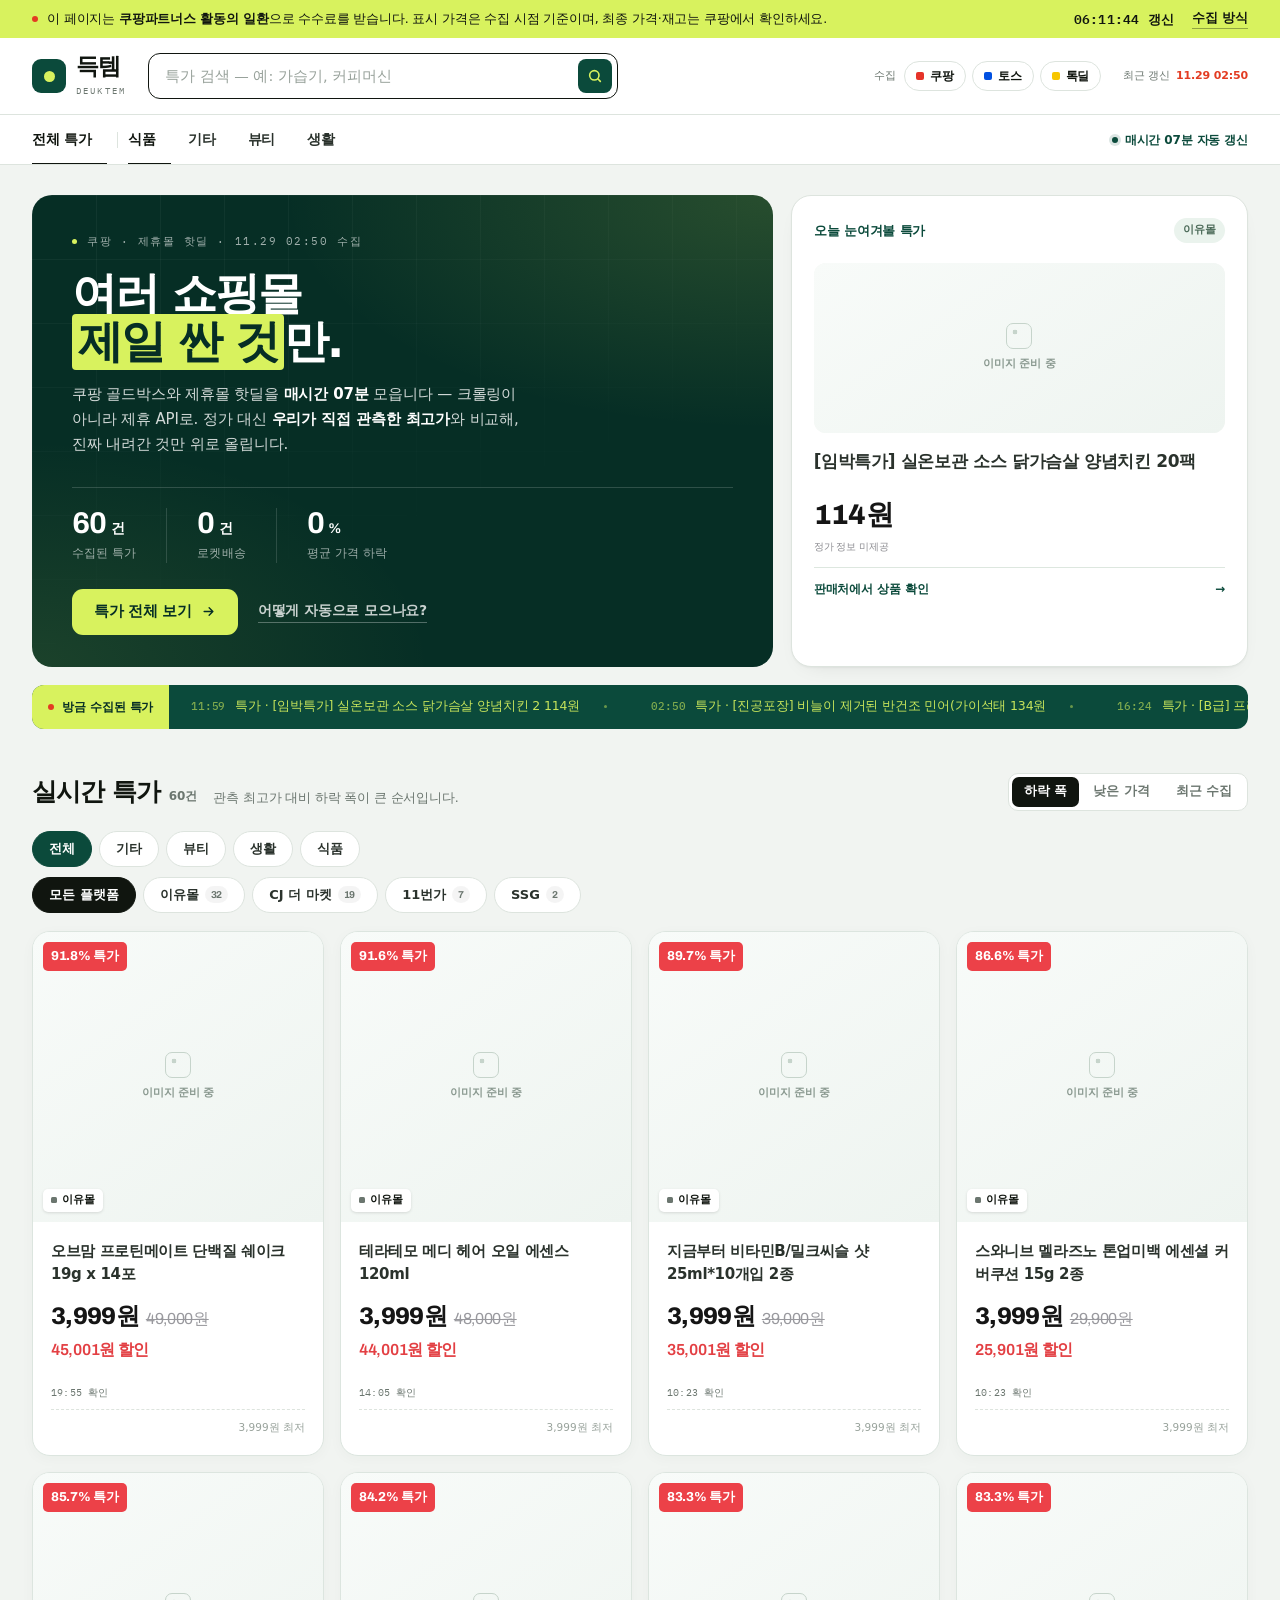
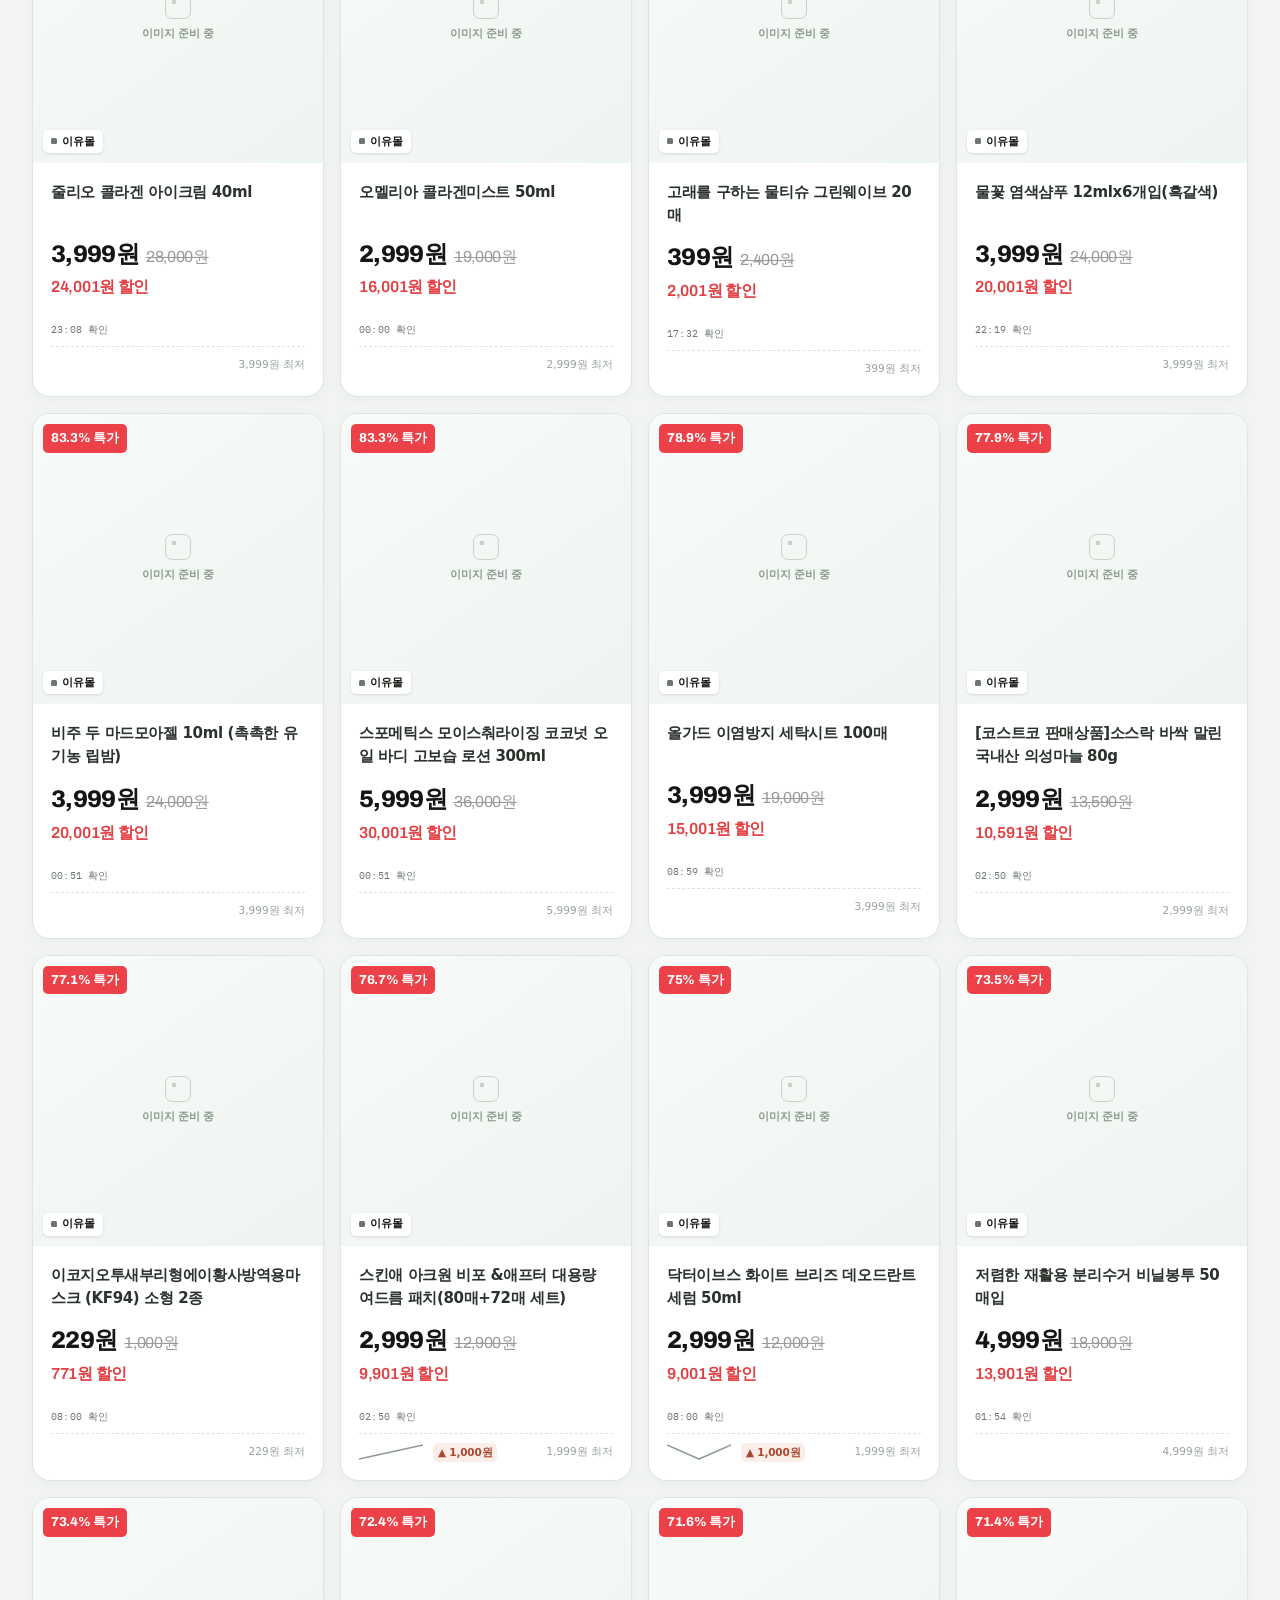
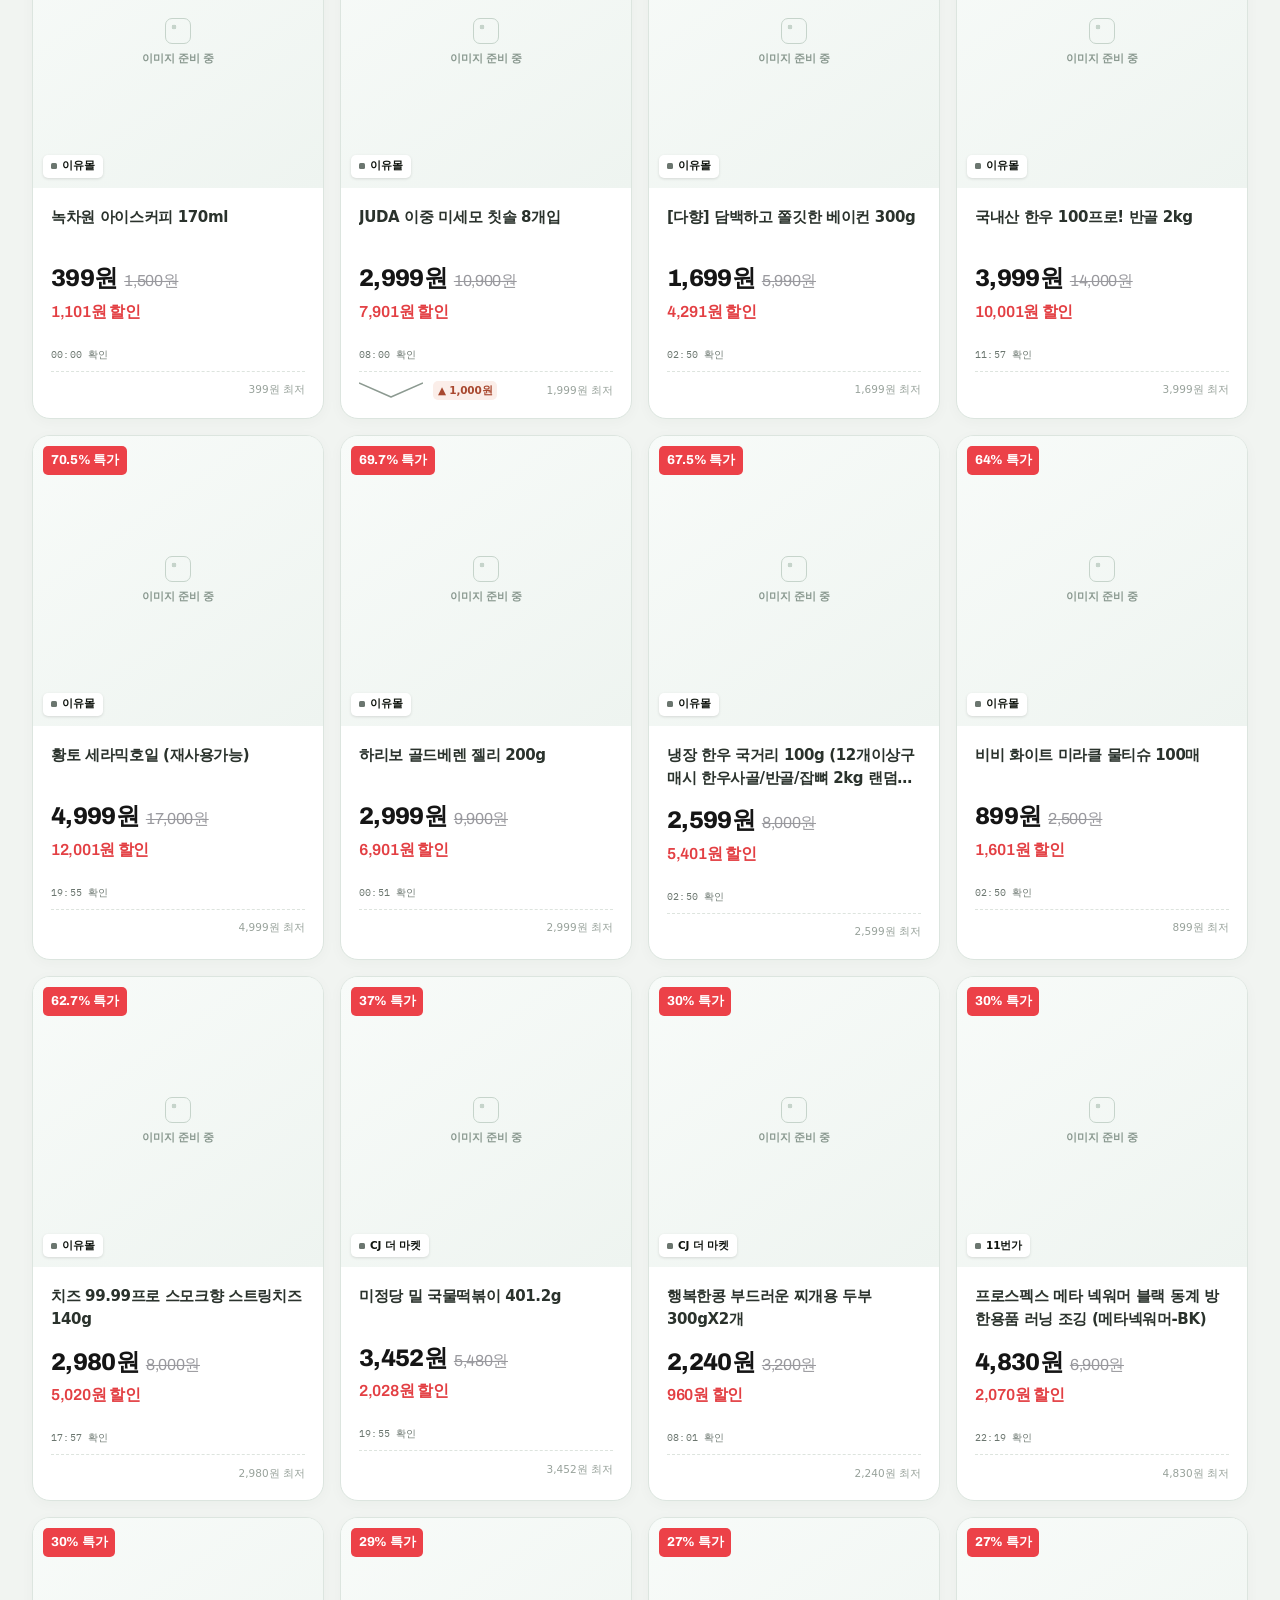
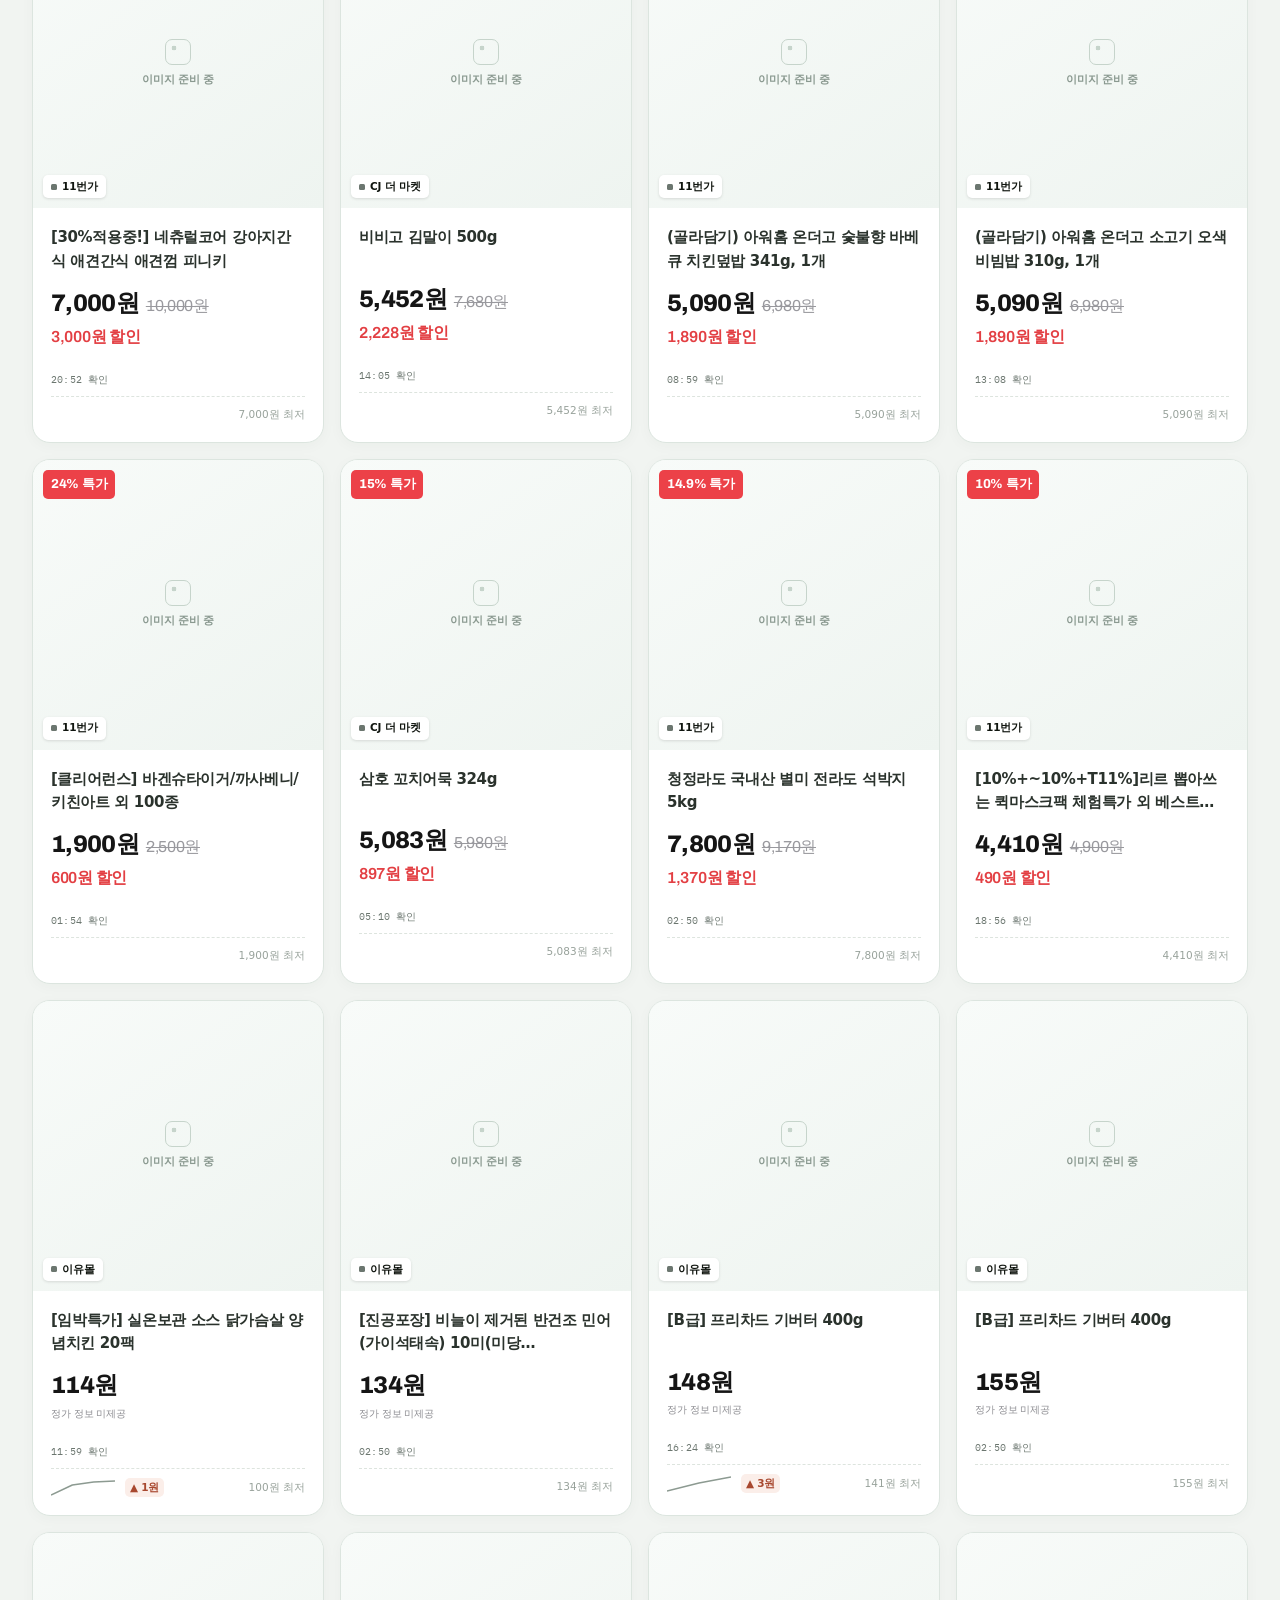
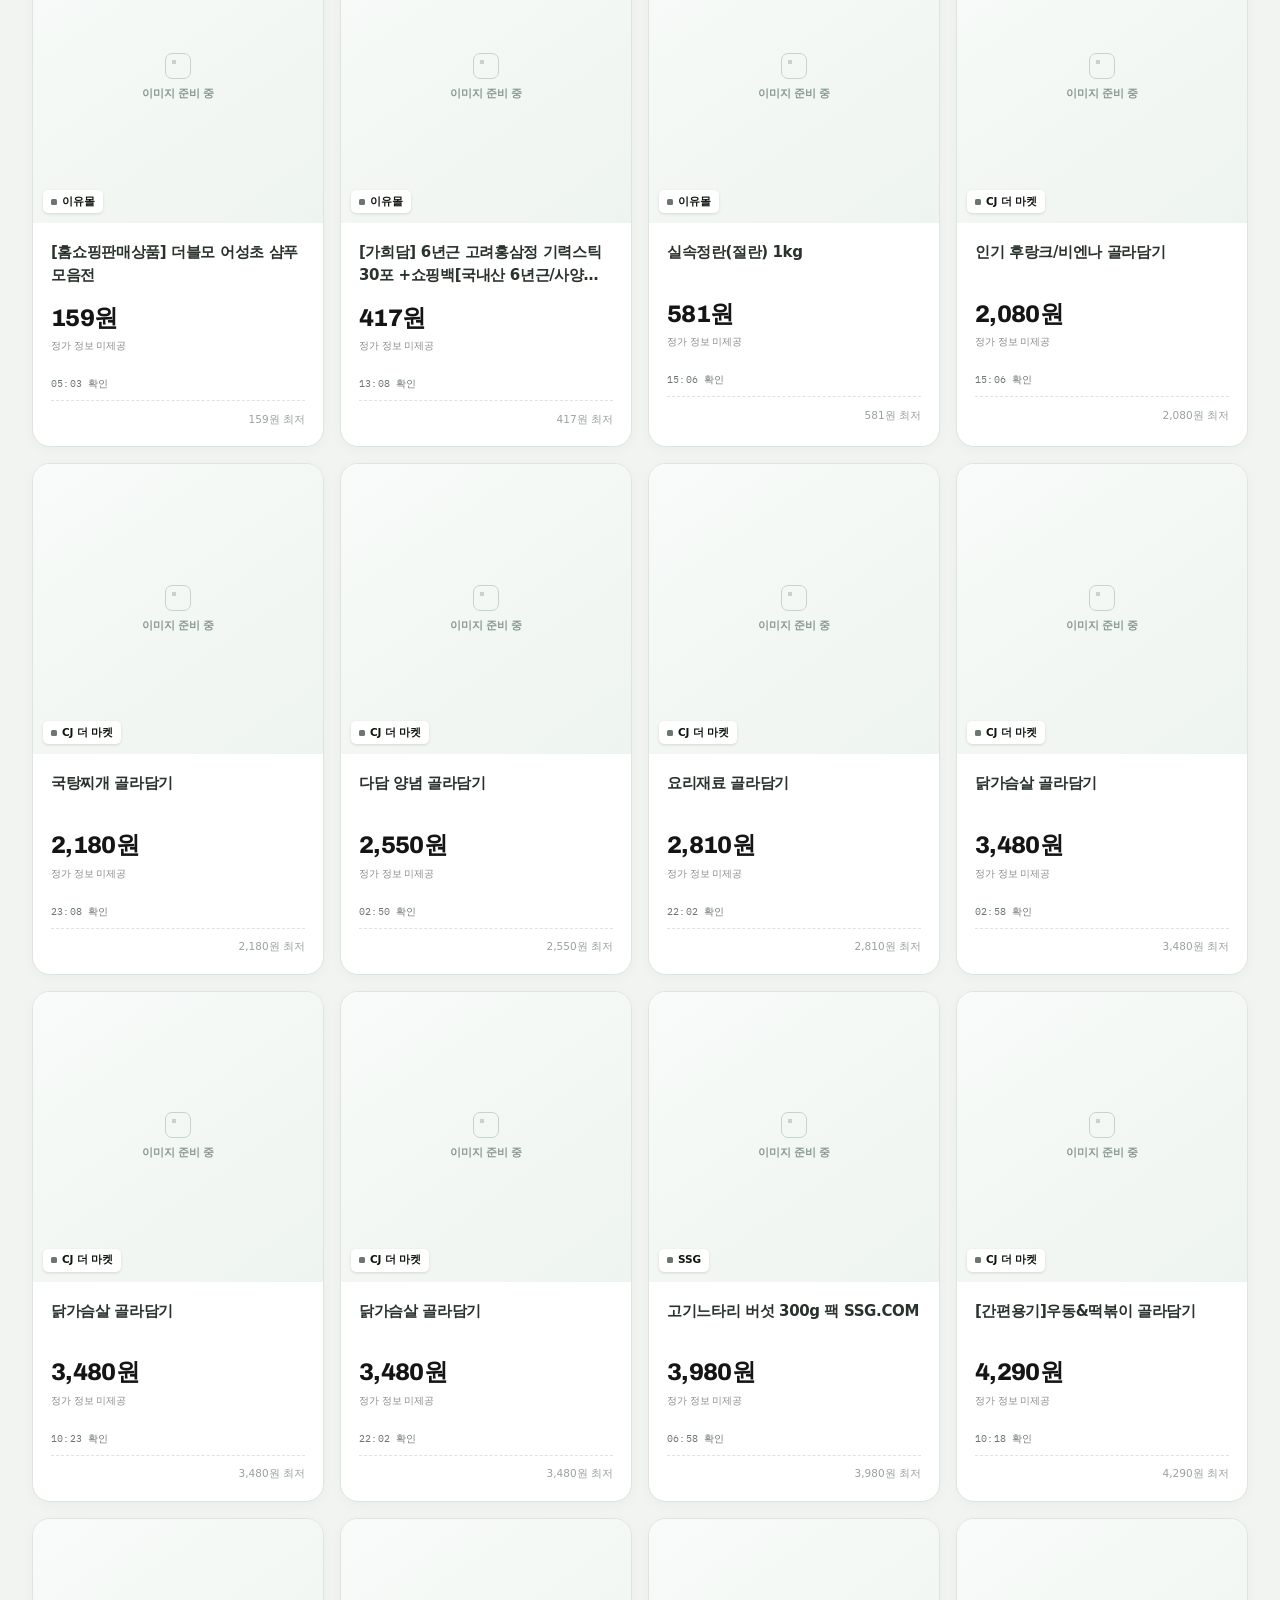
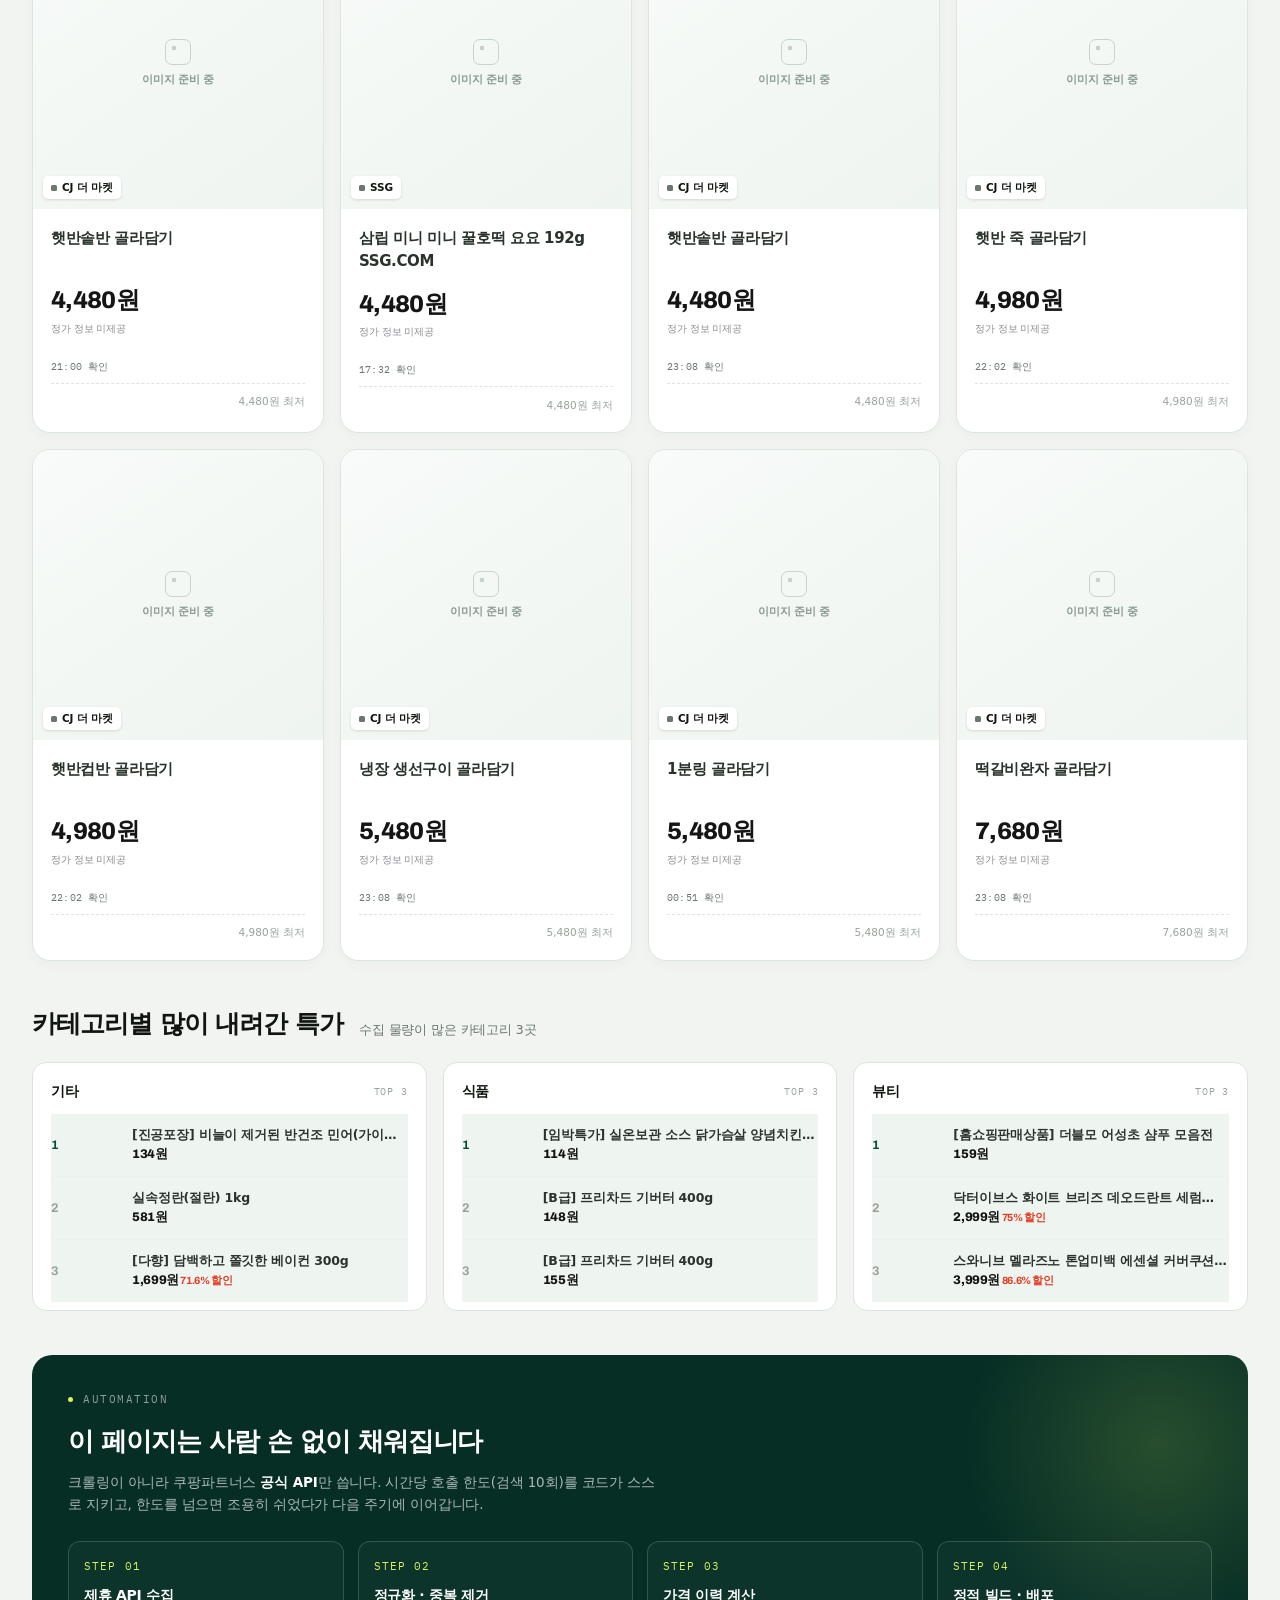
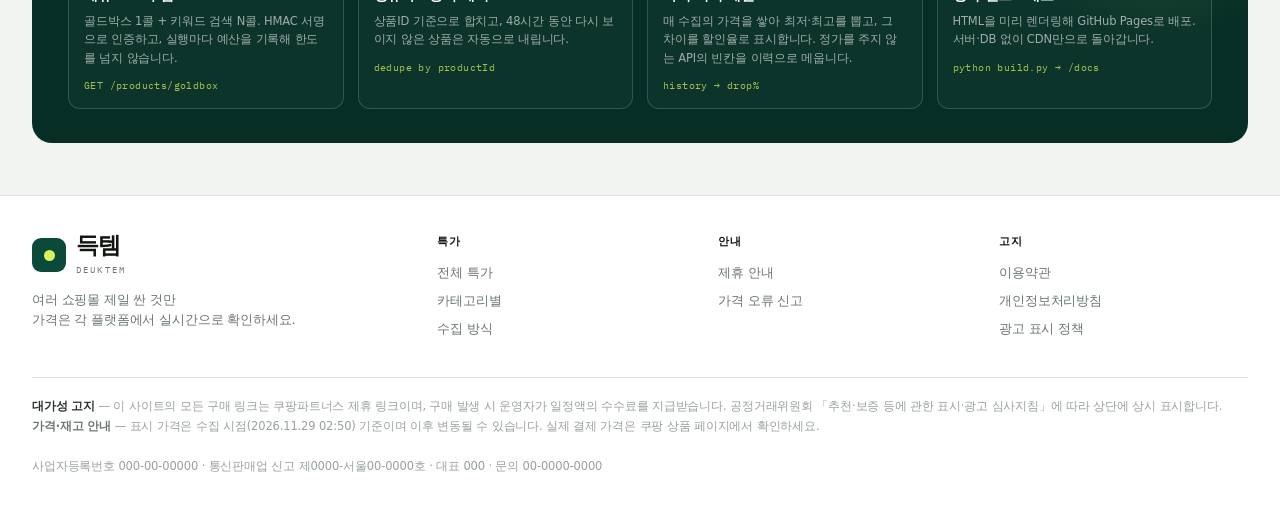
==== commit b2bcdd9f: "chore: 특가 갱신" ====
--- a/docs/index.html
+++ b/docs/index.html
@@ -4,14 +4,14 @@
 <meta charset="utf-8">
 <meta name="viewport" content="width=device-width, initial-scale=1">
 <title>득템 — 여러 쇼핑몰 제일 싼 것만</title>
-<meta name="description" content="쿠팡 골드박스와 여러 제휴몰 핫딜을 매시간 모아 하락 폭이 큰 특가부터 보여줍니다. 60건 · 11.29 01:54 갱신.">
+<meta name="description" content="쿠팡 골드박스와 여러 제휴몰 핫딜을 매시간 모아 하락 폭이 큰 특가부터 보여줍니다. 60건 · 11.29 02:50 갱신.">
 <link rel="canonical" href="https://doowoki1.github.io/deuktem/">
 <meta name="robots" content="index,follow,max-image-preview:large">
 <meta name="theme-color" content="#0B4A3B">
 <link rel="icon" type="image/svg+xml" href="favicon.svg">
 <link rel="apple-touch-icon" href="assets/apple-touch-icon.png">
 <meta property="og:title" content="득템 — 여러 쇼핑몰 제일 싼 것만">
-<meta property="og:description" content="쿠팡 골드박스와 여러 제휴몰 핫딜을 매시간 모아 하락 폭이 큰 특가부터 보여줍니다. 60건 · 11.29 01:54 갱신.">
+<meta property="og:description" content="쿠팡 골드박스와 여러 제휴몰 핫딜을 매시간 모아 하락 폭이 큰 특가부터 보여줍니다. 60건 · 11.29 02:50 갱신.">
 <meta property="og:type" content="website">
 <meta property="og:url" content="https://doowoki1.github.io/deuktem/">
 <meta property="og:site_name" content="득템">
@@ -22,9 +22,9 @@
 <meta property="og:image:alt" content="득템 — 여러 쇼핑몰 제일 싼 것만">
 <meta name="twitter:card" content="summary_large_image">
 <meta name="twitter:title" content="득템 — 여러 쇼핑몰 제일 싼 것만">
-<meta name="twitter:description" content="쿠팡 골드박스와 여러 제휴몰 핫딜을 매시간 모아 하락 폭이 큰 특가부터 보여줍니다. 60건 · 11.29 01:54 갱신.">
+<meta name="twitter:description" content="쿠팡 골드박스와 여러 제휴몰 핫딜을 매시간 모아 하락 폭이 큰 특가부터 보여줍니다. 60건 · 11.29 02:50 갱신.">
 <meta name="twitter:image" content="https://doowoki1.github.io/deuktem/assets/og-cover.png">
-<script type="application/ld+json">{"@context": "https://schema.org", "@graph": [{"@type": "WebSite", "name": "득템", "url": "https://doowoki1.github.io/deuktem/", "inLanguage": "ko-KR"}, {"@type": "ItemList", "name": "득템 — 여러 쇼핑몰 제일 싼 것만", "numberOfItems": 60, "itemListElement": [{"@type": "ListItem", "position": 1, "item": {"@type": "Product", "name": "[임박특가] 실온보관 소스 닭가슴살 양념치킨 20팩", "url": "https://adpick.co.kr/apis/goshopping.php?affid=6ad2b6&offer=4d9b1&url=https%3A%2F%2Fwww.eyoumall.co.kr%2Fshop%2Fgoods%2Fitem_view.php%3Fno%3D658631%26amp%253Bmode%3Devent", "offers": {"@type": "Offer", "price": "114", "priceCurrency": "KRW", "availability": "https://schema.org/InStock", "url": "https://adpick.co.kr/apis/goshopping.php?affid=6ad2b6&offer=4d9b1&url=https%3A%2F%2Fwww.eyoumall.co.kr%2Fshop%2Fgoods%2Fitem_view.php%3Fno%3D658631%26amp%253Bmode%3Devent"}}}, {"@type": "ListItem", "position": 2, "item": {"@type": "Product", "name": "[진공포장] 비늘이 제거된 반건조 민어(가이석태속) 10미(미당 100~150g)", "url": "https://adpick.co.kr/apis/goshopping.php?affid=6ad2b6&offer=4d9b1&url=https%3A%2F%2Fwww.eyoumall.co.kr%2Fshop%2Fgoods%2Fitem_view.php%3Fno%3D509782", "image": "https://eyoumall.godohosting.com/pages/asu/240311/b/141.jpg", "offers": {"@type": "Offer", "price": "134", "priceCurrency": "KRW", "availability": "https://schema.org/InStock", "url": "https://adpick.co.kr/apis/goshopping.php?affid=6ad2b6&offer=4d9b1&url=https%3A%2F%2Fwww.eyoumall.co.kr%2Fshop%2Fgoods%2Fitem_view.php%3Fno%3D509782"}}}, {"@type": "ListItem", "position": 3, "item": {"@type": "Product", "name": "[B급] 프리차드 기버터 400g", "url": "https://adpick.co.kr/apis/goshopping.php?affid=6ad2b6&offer=4d9b1&url=https%3A%2F%2Fwww.eyoumall.co.kr%2Fshop%2Fgoods%2Fitem_view.php%3Fno%3D658960%26amp%253Bmode%3Devent", "offers": {"@type": "Offer", "price": "148", "priceCurrency": "KRW", "availability": "https://schema.org/InStock", "url": "https://adpick.co.kr/apis/goshopping.php?affid=6ad2b6&offer=4d9b1&url=https%3A%2F%2Fwww.eyoumall.co.kr%2Fshop%2Fgoods%2Fitem_view.php%3Fno%3D658960%26amp%253Bmode%3Devent"}}}, {"@type": "ListItem", "position": 4, "item": {"@type": "Product", "name": "[홈쇼핑판매상품] 더블모 어성초 샴푸 모음전", "url": "https://adpick.co.kr/apis/goshopping.php?affid=6ad2b6&offer=4d9b1&url=https%3A%2F%2Fwww.eyoumall.co.kr%2Fshop%2Fgoods%2Fitem_view.php%3Fno%3D347902", "offers": {"@type": "Offer", "price": "159", "priceCurrency": "KRW", "availability": "https://schema.org/InStock", "url": "https://adpick.co.kr/apis/goshopping.php?affid=6ad2b6&offer=4d9b1&url=https%3A%2F%2Fwww.eyoumall.co.kr%2Fshop%2Fgoods%2Fitem_view.php%3Fno%3D347902"}}}, {"@type": "ListItem", "position": 5, "item": {"@type": "Product", "name": "이코지오투새부리형에이황사방역용마스크 (KF94) 소형 2종", "url": "https://adpick.co.kr/apis/goshopping.php?affid=6ad2b6&offer=4d9b1&url=https%3A%2F%2Fwww.eyoumall.co.kr%2Fshop%2Fgoods%2Fitem_view.php%3Fno%3D659646", "image": "https://eyoumall.godohosting.com/pages/asu/261125/b/5.jpg", "offers": {"@type": "Offer", "price": "229", "priceCurrency": "KRW", "availability": "https://schema.org/InStock", "url": "https://adpick.co.kr/apis/goshopping.php?affid=6ad2b6&offer=4d9b1&url=https%3A%2F%2Fwww.eyoumall.co.kr%2Fshop%2Fgoods%2Fitem_view.php%3Fno%3D659646"}}}, {"@type": "ListItem", "position": 6, "item": {"@type": "Product", "name": "녹차원 아이스커피 170ml", "url": "https://adpick.co.kr/apis/goshopping.php?affid=6ad2b6&offer=4d9b1&url=https%3A%2F%2Fwww.eyoumall.co.kr%2Fshop%2Fgoods%2Fitem_view.php%3Fno%3D658556", "image": "https://eyoumall.godohosting.com/pages/asu/261113/b/11.jpg", "offers": {"@type": "Offer", "price": "399", "priceCurrency": "KRW", "availability": "https://schema.org/InStock", "url": "https://adpick.co.kr/apis/goshopping.php?affid=6ad2b6&offer=4d9b1&url=https%3A%2F%2Fwww.eyoumall.co.kr%2Fshop%2Fgoods%2Fitem_view.php%3Fno%3D658556"}}}, {"@type": "ListItem", "position": 7, "item": {"@type": "Product", "name": "고래를 구하는 물티슈 그린웨이브 20매", "url": "https://adpick.co.kr/apis/goshopping.php?affid=6ad2b6&offer=4d9b1&url=https%3A%2F%2Fwww.eyoumall.co.kr%2Fshop%2Fgoods%2Fitem_view.php%3Fno%3D658848", "image": "https://eyoumall.godohosting.com/pages/asu/261118/b/6.jpg", "offers": {"@type": "Offer", "price": "399", "priceCurrency": "KRW", "availability": "https://schema.org/InStock", "url": "https://adpick.co.kr/apis/goshopping.php?affid=6ad2b6&offer=4d9b1&url=https%3A%2F%2Fwww.eyoumall.co.kr%2Fshop%2Fgoods%2Fitem_view.php%3Fno%3D658848"}}}, {"@type": "ListItem", "position": 8, "item": {"@type": "Product", "name": "[가희담] 6년근 고려홍삼정 기력스틱 30포 +쇼핑백[국내산 6년근/사양벌꿀,영지버섯 함유](2개이상 구매가능)", "url": "https://adpick.co.kr/apis/goshopping.php?affid=6ad2b6&offer=4d9b1&url=https%3A%2F%2Fwww.eyoumall.co.kr%2Fshop%2Fgoods%2Fitem_view.php%3Fno%3D650370", "offers": {"@type": "Offer", "price": "417", "priceCurrency": "KRW", "availability": "https://schema.org/InStock", "url": "https://adpick.co.kr/apis/goshopping.php?affid=6ad2b6&offer=4d9b1&url=https%3A%2F%2Fwww.eyoumall.co.kr%2Fshop%2Fgoods%2Fitem_view.php%3Fno%3D650370"}}}, {"@type": "ListItem", "position": 9, "item": {"@type": "Product", "name": "실속정란(절란) 1kg", "url": "https://adpick.co.kr/apis/goshopping.php?affid=6ad2b6&offer=4d9b1&url=https%3A%2F%2Fwww.eyoumall.co.kr%2Fshop%2Fgoods%2Fitem_view.php%3Fno%3D973", "image": "https://eyoumall.godohosting.com/pages/asu/220218/b/100.jpg", "offers": {"@type": "Offer", "price": "581", "priceCurrency": "KRW", "availability": "https://schema.org/InStock", "url": "https://adpick.co.kr/apis/goshopping.php?affid=6ad2b6&offer=4d9b1&url=https%3A%2F%2Fwww.eyoumall.co.kr%2Fshop%2Fgoods%2Fitem_view.php%3Fno%3D973"}}}, {"@type": "ListItem", "position": 10, "item": {"@type": "Product", "name": "비비 화이트 미라클 물티슈 100매", "url": "https://adpick.co.kr/apis/goshopping.php?affid=6ad2b6&offer=4d9b1&url=https%3A%2F%2Fwww.eyoumall.co.kr%2Fshop%2Fgoods%2Fitem_view.php%3Fno%3D658860", "image": "https://eyoumall.godohosting.com/pages/asu/261118/b/18.jpg", "offers": {"@type": "Offer", "price": "899", "priceCurrency": "KRW", "availability": "https://schema.org/InStock", "url": "https://adpick.co.kr/apis/goshopping.php?affid=6ad2b6&offer=4d9b1&url=https%3A%2F%2Fwww.eyoumall.co.kr%2Fshop%2Fgoods%2Fitem_view.php%3Fno%3D658860"}}}, {"@type": "ListItem", "position": 11, "item": {"@type": "Product", "name": "[다향] 담백하고 쫄깃한 베이컨 300g", "url": "https://adpick.co.kr/apis/goshopping.php?affid=6ad2b6&offer=4d9b1&url=http%3A%2F%2Fwww.eyoumall.co.kr%2Fshop%2Fgoods%2Fitem_view.php%3Fno%3D511399", "image": "https://eyoumall.godohosting.com/pages/asu/240325/b/131-1.jpg", "offers": {"@type": "Offer", "price": "1699", "priceCurrency": "KRW", "availability": "https://schema.org/InStock", "url": "https://adpick.co.kr/apis/goshopping.php?affid=6ad2b6&offer=4d9b1&url=http%3A%2F%2Fwww.eyoumall.co.kr%2Fshop%2Fgoods%2Fitem_view.php%3Fno%3D511399"}}}, {"@type": "ListItem", "position": 12, "item": {"@type": "Product", "name": "[클리어런스] 바겐슈타이거/까사베니/키친아트 외 100종", "url": "https://adpick.co.kr/apis/goshopping.php?affid=6ad2b6&offer=c16a2&url=https%3A%2F%2Fwww.11st.co.kr%2Fproducts%2F9344168885", "image": "https://cdn.011st.com/11dims/resize/300/11src/dl/v2/1/6/8/8/8/5/YFWfP/9344168885_234036707.webp", "offers": {"@type": "Offer", "price": "1900", "priceCurrency": "KRW", "availability": "https://schema.org/InStock", "url": "https://adpick.co.kr/apis/goshopping.php?affid=6ad2b6&offer=c16a2&url=https%3A%2F%2Fwww.11st.co.kr%2Fproducts%2F9344168885"}}}, {"@type": "ListItem", "position": 13, "item": {"@type": "Product", "name": "인기 후랑크/비엔나 골라담기", "url": "https://adpick.co.kr/apis/goshopping.php?affid=6ad2b6&offer=f5ff7&url=https%3A%2F%2Fwww.cjthemarket.com%2Fpc%2Fprod%2FprodDetail%3FprdCd%3DS0005634", "image": "https://img.cjthemarket.com/images/file/product/418/20260706165429809.jpg", "offers": {"@type": "Offer", "price": "2080", "priceCurrency": "KRW", "availability": "https://schema.org/InStock", "url": "https://adpick.co.kr/apis/goshopping.php?affid=6ad2b6&offer=f5ff7&url=https%3A%2F%2Fwww.cjthemarket.com%2Fpc%2Fprod%2FprodDetail%3FprdCd%3DS0005634"}}}, {"@type": "ListItem", "position": 14, "item": {"@type": "Product", "name": "국탕찌개 골라담기", "url": "https://adpick.co.kr/apis/goshopping.php?affid=6ad2b6&offer=f5ff7&url=https%3A%2F%2Fwww.cjthemarket.com%2Fpc%2Fprod%2FprodDetail%3FprdCd%3DS0002731", "image": "https://img.cjthemarket.com/images/file/product/287/20260318111025585.jpg", "offers": {"@type": "Offer", "price": "2180", "priceCurrency": "KRW", "availability": "https://schema.org/InStock", "url": "https://adpick.co.kr/apis/goshopping.php?affid=6ad2b6&offer=f5ff7&url=https%3A%2F%2Fwww.cjthemarket.com%2Fpc%2Fprod%2FprodDetail%3FprdCd%3DS0002731"}}}, {"@type": "ListItem", "position": 15, "item": {"@type": "Product", "name": "행복한콩 부드러운 찌개용 두부 300gX2개", "url": "https://adpick.co.kr/apis/goshopping.php?affid=6ad2b6&offer=f5ff7&url=https%3A%2F%2Fwww.cjthemarket.com%2Fthe%2Fproduct%2Fproduct-main%3FprdCd%3D40167568", "image": "https://img.cjthemarket.com/images/file/product/949/20260619153911444.jpg", "offers": {"@type": "Offer", "price": "2240", "priceCurrency": "KRW", "availability": "https://schema.org/InStock", "url": "https://adpick.co.kr/apis/goshopping.php?affid=6ad2b6&offer=f5ff7&url=https%3A%2F%2Fwww.cjthemarket.com%2Fthe%2Fproduct%2Fproduct-main%3FprdCd%3D40167568"}}}, {"@type": "ListItem", "position": 16, "item": {"@type": "Product", "name": "다담 양념 골라담기", "url": "https://adpick.co.kr/apis/goshopping.php?affid=6ad2b6&offer=f5ff7&url=https%3A%2F%2Fwww.cjthemarket.com%2Fthe%2Fproduct%2Fproduct-main%3FprdCd%3DS0002552%26ctgrId%3D%26plnId%3D300001%26giftSetEvntId%3D%26areaNum%3D35", "image": "https://img.cjthemarket.com/images/file/product/336/20260318112213539.jpg", "offers": {"@type": "Offer", "price": "2550", "priceCurrency": "KRW", "availability": "https://schema.org/InStock", "url": "https://adpick.co.kr/apis/goshopping.php?affid=6ad2b6&offer=f5ff7&url=https%3A%2F%2Fwww.cjthemarket.com%2Fthe%2Fproduct%2Fproduct-main%3FprdCd%3DS0002552%26ctgrId%3D%26plnId%3D300001%26giftSetEvntId%3D%26areaNum%3D35"}}}, {"@type": "ListItem", "position": 17, "item": {"@type": "Product", "name": "냉장 한우 국거리 100g (12개이상구매시 한우사골/반골/잡뼈 2kg 랜덤증정)", "url": "https://adpick.co.kr/apis/goshopping.php?affid=6ad2b6&offer=4d9b1&url=https%3A%2F%2Fwww.eyoumall.co.kr%2Fshop%2Fgoods%2Fitem_view.php%3Fno%3D616111", "image": "https://eyoumall.godohosting.com/pages/asu/251224/b/109-1.jpg", "offers": {"@type": "Offer", "price": "2599", "priceCurrency": "KRW", "availability": "https://schema.org/InStock", "url": "https://adpick.co.kr/apis/goshopping.php?affid=6ad2b6&offer=4d9b1&url=https%3A%2F%2Fwww.eyoumall.co.kr%2Fshop%2Fgoods%2Fitem_view.php%3Fno%3D616111"}}}, {"@type": "ListItem", "position": 18, "item": {"@type": "Product", "name": "요리재료 골라담기", "url": "https://adpick.co.kr/apis/goshopping.php?affid=6ad2b6&offer=f5ff7&url=https%3A%2F%2Fwww.cjthemarket.com%2Fthe%2Fproduct%2Fproduct-main%3FprdCd%3DS0005639%26ctgrId%3D%26plnId%3D300001%26giftSetEvntId%3D%26areaNum%3D31", "image": "https://img.cjthemarket.com/images/file/product/139/20260708181533369.png", "offers": {"@type": "Offer", "price": "2810", "priceCurrency": "KRW", "availability": "https://schema.org/InStock", "url": "https://adpick.co.kr/apis/goshopping.php?affid=6ad2b6&offer=f5ff7&url=https%3A%2F%2Fwww.cjthemarket.com%2Fthe%2Fproduct%2Fproduct-main%3FprdCd%3DS0005639%26ctgrId%3D%26plnId%3D300001%26giftSetEvntId%3D%26areaNum%3D31"}}}, {"@type": "ListItem", "position": 19, "item": {"@type": "Product", "name": "치즈 99.99프로 스모크향 스트링치즈 140g", "url": "https://adpick.co.kr/apis/goshopping.php?affid=6ad2b6&offer=4d9b1&url=https%3A%2F%2Fwww.eyoumall.co.kr%2Fshop%2Fgoods%2Fitem_view.php%3Fno%3D658695", "image": "https://eyoumall.godohosting.com/pages/asu/261116/b/101.jpg", "offers": {"@type": "Offer", "price": "2980", "priceCurrency": "KRW", "availability": "https://schema.org/InStock", "url": "https://adpick.co.kr/apis/goshopping.php?affid=6ad2b6&offer=4d9b1&url=https%3A%2F%2Fwww.eyoumall.co.kr%2Fshop%2Fgoods%2Fitem_view.php%3Fno%3D658695"}}}, {"@type": "ListItem", "position": 20, "item": {"@type": "Product", "name": "닥터이브스 화이트 브리즈 데오드란트 세럼 50ml", "url": "https://adpick.co.kr/apis/goshopping.php?affid=6ad2b6&offer=4d9b1&url=https%3A%2F%2Fwww.eyoumall.co.kr%2Fshop%2Fgoods%2Fitem_view.php%3Fno%3D658700", "image": "https://eyoumall.godohosting.com/pages/asu/261116/b/17.jpg", "offers": {"@type": "Offer", "price": "2999", "priceCurrency": "KRW", "availability": "https://schema.org/InStock", "url": "https://adpick.co.kr/apis/goshopping.php?affid=6ad2b6&offer=4d9b1&url=https%3A%2F%2Fwww.eyoumall.co.kr%2Fshop%2Fgoods%2Fitem_view.php%3Fno%3D658700"}}}, {"@type": "ListItem", "position": 21, "item": {"@type": "Product", "name": "JUDA 이중 미세모 칫솔 8개입", "url": "https://adpick.co.kr/apis/goshopping.php?affid=6ad2b6&offer=4d9b1&url=https%3A%2F%2Fwww.eyoumall.co.kr%2Fshop%2Fgoods%2Fitem_view.php%3Fno%3D659333", "image": "https://eyoumall.godohosting.com/pages/asu/261120/b/15-1.jpg", "offers": {"@type": "Offer", "price": "2999", "priceCurrency": "KRW", "availability": "https://schema.org/InStock", "url": "https://adpick.co.kr/apis/goshopping.php?affid=6ad2b6&offer=4d9b1&url=https%3A%2F%2Fwww.eyoumall.co.kr%2Fshop%2Fgoods%2Fitem_view.php%3Fno%3D659333"}}}, {"@type": "ListItem", "position": 22, "item": {"@type": "Product", "name": "스킨애 아크원 비포 &애프터 대용량 여드름 패치(80매+72매 세트)", "url": "https://adpick.co.kr/apis/goshopping.php?affid=6ad2b6&offer=4d9b1&url=https%3A%2F%2Fwww.eyoumall.co.kr%2Fshop%2Fgoods%2Fitem_view.php%3Fno%3D659173", "image": "https://eyoumall.godohosting.com/pages/asu/261118/b/29.jpg", "offers": {"@type": "Offer", "price": "2999", "priceCurrency": "KRW", "availability": "https://schema.org/InStock", "url": "https://adpick.co.kr/apis/goshopping.php?affid=6ad2b6&offer=4d9b1&url=https%3A%2F%2Fwww.eyoumall.co.kr%2Fshop%2Fgoods%2Fitem_view.php%3Fno%3D659173"}}}, {"@type": "ListItem", "position": 23, "item": {"@type": "Product", "name": "[코스트코 판매상품]소스락 바싹 말린 국내산 의성마늘 80g", "url": "https://adpick.co.kr/apis/goshopping.php?affid=6ad2b6&offer=4d9b1&url=https%3A%2F%2Fwww.eyoumall.co.kr%2Fshop%2Fgoods%2Fitem_view.php%3Fno%3D655104", "image": "https://eyoumall.godohosting.com/pages/asu/261016/b/5.jpg", "offers": {"@type": "Offer", "price": "2999", "priceCurrency": "KRW", "availability": "https://schema.org/InStock", "url": "https://adpick.co.kr/apis/goshopping.php?affid=6ad2b6&offer=4d9b1&url=https%3A%2F%2Fwww.eyoumall.co.kr%2Fshop%2Fgoods%2Fitem_view.php%3Fno%3D655104"}}}, {"@type": "ListItem", "position": 24, "item": {"@type": "Product", "name": "오멜리아 콜라겐미스트 50ml", "url": "https://adpick.co.kr/apis/goshopping.php?affid=6ad2b6&offer=4d9b1&url=https%3A%2F%2Fwww.eyoumall.co.kr%2Fshop%2Fgoods%2Fitem_view.php%3Fno%3D659436", "image": "https://eyoumall.godohosting.com/pages/asu/261120/b/24.jpg", "offers": {"@type": "Offer", "price": "2999", "priceCurrency": "KRW", "availability": "https://schema.org/InStock", "url": "https://adpick.co.kr/apis/goshopping.php?affid=6ad2b6&offer=4d9b1&url=https%3A%2F%2Fwww.eyoumall.co.kr%2Fshop%2Fgoods%2Fitem_view.php%3Fno%3D659436"}}}, {"@type": "ListItem", "position": 25, "item": {"@type": "Product", "name": "하리보 골드베렌 젤리 200g", "url": "https://adpick.co.kr/apis/goshopping.php?affid=6ad2b6&offer=4d9b1&url=https%3A%2F%2Fwww.eyoumall.co.kr%2Fshop%2Fgoods%2Fitem_view.php%3Fno%3D659500", "image": "https://eyoumall.godohosting.com/pages/asu/261123/b/3.jpg", "offers": {"@type": "Offer", "price": "2999", "priceCurrency": "KRW", "availability": "https://schema.org/InStock", "url": "https://adpick.co.kr/apis/goshopping.php?affid=6ad2b6&offer=4d9b1&url=https%3A%2F%2Fwww.eyoumall.co.kr%2Fshop%2Fgoods%2Fitem_view.php%3Fno%3D659500"}}}, {"@type": "ListItem", "position": 26, "item": {"@type": "Product", "name": "미정당 밀 국물떡볶이 401.2g", "url": "https://adpick.co.kr/apis/goshopping.php?affid=6ad2b6&offer=f5ff7&url=https%3A%2F%2Fwww.cjthemarket.com%2Fpc%2Fprod%2FprodDetail%3FprdCd%3D40187662%26ctgrId%3D%26plnId%3D300001%26giftSetEvntId%3D%26areaNum%3D4", "image": "https://img.cjthemarket.com/images/file/product/839/20261110114335644.jpg", "offers": {"@type": "Offer", "price": "3452", "priceCurrency": "KRW", "availability": "https://schema.org/InStock", "url": "https://adpick.co.kr/apis/goshopping.php?affid=6ad2b6&offer=f5ff7&url=https%3A%2F%2Fwww.cjthemarket.com%2Fpc%2Fprod%2FprodDetail%3FprdCd%3D40187662%26ctgrId%3D%26plnId%3D300001%26giftSetEvntId%3D%26areaNum%3D4"}}}, {"@type": "ListItem", "position": 27, "item": {"@type": "Product", "name": "닭가슴살 골라담기", "url": "https://adpick.co.kr/apis/goshopping.php?affid=6ad2b6&offer=f5ff7&url=https%3A%2F%2Fwww.cjthemarket.com%2Fthe%2Fproduct%2Fproduct-main%3FprdCd%3DS0002450%26ctgrId%3D%26plnId%3D300001%26giftSetEvntId%3D%26areaNum%3D17", "image": "https://img.cjthemarket.com/images/file/product/997/20260511173124599.png", "offers": {"@type": "Offer", "price": "3480", "priceCurrency": "KRW", "availability": "https://schema.org/InStock", "url": "https://adpick.co.kr/apis/goshopping.php?affid=6ad2b6&offer=f5ff7&url=https%3A%2F%2Fwww.cjthemarket.com%2Fthe%2Fproduct%2Fproduct-main%3FprdCd%3DS0002450%26ctgrId%3D%26plnId%3D300001%26giftSetEvntId%3D%26areaNum%3D17"}}}, {"@type": "ListItem", "position": 28, "item": {"@type": "Product", "name": "닭가슴살 골라담기", "url": "https://adpick.co.kr/apis/goshopping.php?affid=6ad2b6&offer=f5ff7&url=https%3A%2F%2Fwww.cjthemarket.com%2Fthe%2Fproduct%2Fproduct-main%3FprdCd%3DS0002450%26ctgrId%3D%26plnId%3D300001%26giftSetEvntId%3D%26areaNum%3D19", "image": "https://img.cjthemarket.com/images/file/product/997/20260511173124599.png", "offers": {"@type": "Offer", "price": "3480", "priceCurrency": "KRW", "availability": "https://schema.org/InStock", "url": "https://adpick.co.kr/apis/goshopping.php?affid=6ad2b6&offer=f5ff7&url=https%3A%2F%2Fwww.cjthemarket.com%2Fthe%2Fproduct%2Fproduct-main%3FprdCd%3DS0002450%26ctgrId%3D%26plnId%3D300001%26giftSetEvntId%3D%26areaNum%3D19"}}}, {"@type": "ListItem", "position": 29, "item": {"@type": "Product", "name": "닭가슴살 골라담기", "url": "https://adpick.co.kr/apis/goshopping.php?affid=6ad2b6&offer=f5ff7&url=https%3A%2F%2Fwww.cjthemarket.com%2Fthe%2Fproduct%2Fproduct-main%3FprdCd%3DS0002450", "image": "https://img.cjthemarket.com/images/file/product/997/20260511173124599.png", "offers": {"@type": "Offer", "price": "3480", "priceCurrency": "KRW", "availability": "https://schema.org/InStock", "url": "https://adpick.co.kr/apis/goshopping.php?affid=6ad2b6&offer=f5ff7&url=https%3A%2F%2Fwww.cjthemarket.com%2Fthe%2Fproduct%2Fproduct-main%3FprdCd%3DS0002450"}}}, {"@type": "ListItem", "position": 30, "item": {"@type": "Product", "name": "고기느타리 버섯 300g 팩  SSG.COM", "url": "https://adpick.co.kr/apis/goshopping.php?affid=6ad2b6&offer=b735e&url=http%3A%2F%2Fm.ssg.com%2Fitem%2FitemView.ssg%3FitemId%3D0000010732162", "image": "https://sitem.ssgcdn.com/62/21/73/item/0000010732162_i1_1200.jpg", "offers": {"@type": "Offer", "price": "3980", "priceCurrency": "KRW", "availability": "https://schema.org/InStock", "url": "https://adpick.co.kr/apis/goshopping.php?affid=6ad2b6&offer=b735e&url=http%3A%2F%2Fm.ssg.com%2Fitem%2FitemView.ssg%3FitemId%3D0000010732162"}}}]}]}</script>
+<script type="application/ld+json">{"@context": "https://schema.org", "@graph": [{"@type": "WebSite", "name": "득템", "url": "https://doowoki1.github.io/deuktem/", "inLanguage": "ko-KR"}, {"@type": "ItemList", "name": "득템 — 여러 쇼핑몰 제일 싼 것만", "numberOfItems": 60, "itemListElement": [{"@type": "ListItem", "position": 1, "item": {"@type": "Product", "name": "[임박특가] 실온보관 소스 닭가슴살 양념치킨 20팩", "url": "https://adpick.co.kr/apis/goshopping.php?affid=6ad2b6&offer=4d9b1&url=https%3A%2F%2Fwww.eyoumall.co.kr%2Fshop%2Fgoods%2Fitem_view.php%3Fno%3D658631%26amp%253Bmode%3Devent", "offers": {"@type": "Offer", "price": "114", "priceCurrency": "KRW", "availability": "https://schema.org/InStock", "url": "https://adpick.co.kr/apis/goshopping.php?affid=6ad2b6&offer=4d9b1&url=https%3A%2F%2Fwww.eyoumall.co.kr%2Fshop%2Fgoods%2Fitem_view.php%3Fno%3D658631%26amp%253Bmode%3Devent"}}}, {"@type": "ListItem", "position": 2, "item": {"@type": "Product", "name": "[진공포장] 비늘이 제거된 반건조 민어(가이석태속) 10미(미당 100~150g)", "url": "https://adpick.co.kr/apis/goshopping.php?affid=6ad2b6&offer=4d9b1&url=https%3A%2F%2Fwww.eyoumall.co.kr%2Fshop%2Fgoods%2Fitem_view.php%3Fno%3D509782", "image": "https://eyoumall.godohosting.com/pages/asu/240311/b/141.jpg", "offers": {"@type": "Offer", "price": "134", "priceCurrency": "KRW", "availability": "https://schema.org/InStock", "url": "https://adpick.co.kr/apis/goshopping.php?affid=6ad2b6&offer=4d9b1&url=https%3A%2F%2Fwww.eyoumall.co.kr%2Fshop%2Fgoods%2Fitem_view.php%3Fno%3D509782"}}}, {"@type": "ListItem", "position": 3, "item": {"@type": "Product", "name": "[B급] 프리차드 기버터 400g", "url": "https://adpick.co.kr/apis/goshopping.php?affid=6ad2b6&offer=4d9b1&url=https%3A%2F%2Fwww.eyoumall.co.kr%2Fshop%2Fgoods%2Fitem_view.php%3Fno%3D658960%26amp%253Bmode%3Devent", "offers": {"@type": "Offer", "price": "148", "priceCurrency": "KRW", "availability": "https://schema.org/InStock", "url": "https://adpick.co.kr/apis/goshopping.php?affid=6ad2b6&offer=4d9b1&url=https%3A%2F%2Fwww.eyoumall.co.kr%2Fshop%2Fgoods%2Fitem_view.php%3Fno%3D658960%26amp%253Bmode%3Devent"}}}, {"@type": "ListItem", "position": 4, "item": {"@type": "Product", "name": "[B급] 프리차드 기버터 400g", "url": "https://adpick.co.kr/apis/goshopping.php?affid=6ad2b6&offer=4d9b1&url=https%3A%2F%2Fwww.eyoumall.co.kr%2Fshop%2Fgoods%2Fitem_view.php%3Fno%3D658960", "offers": {"@type": "Offer", "price": "155", "priceCurrency": "KRW", "availability": "https://schema.org/InStock", "url": "https://adpick.co.kr/apis/goshopping.php?affid=6ad2b6&offer=4d9b1&url=https%3A%2F%2Fwww.eyoumall.co.kr%2Fshop%2Fgoods%2Fitem_view.php%3Fno%3D658960"}}}, {"@type": "ListItem", "position": 5, "item": {"@type": "Product", "name": "[홈쇼핑판매상품] 더블모 어성초 샴푸 모음전", "url": "https://adpick.co.kr/apis/goshopping.php?affid=6ad2b6&offer=4d9b1&url=https%3A%2F%2Fwww.eyoumall.co.kr%2Fshop%2Fgoods%2Fitem_view.php%3Fno%3D347902", "offers": {"@type": "Offer", "price": "159", "priceCurrency": "KRW", "availability": "https://schema.org/InStock", "url": "https://adpick.co.kr/apis/goshopping.php?affid=6ad2b6&offer=4d9b1&url=https%3A%2F%2Fwww.eyoumall.co.kr%2Fshop%2Fgoods%2Fitem_view.php%3Fno%3D347902"}}}, {"@type": "ListItem", "position": 6, "item": {"@type": "Product", "name": "이코지오투새부리형에이황사방역용마스크 (KF94) 소형 2종", "url": "https://adpick.co.kr/apis/goshopping.php?affid=6ad2b6&offer=4d9b1&url=https%3A%2F%2Fwww.eyoumall.co.kr%2Fshop%2Fgoods%2Fitem_view.php%3Fno%3D659646", "image": "https://eyoumall.godohosting.com/pages/asu/261125/b/5.jpg", "offers": {"@type": "Offer", "price": "229", "priceCurrency": "KRW", "availability": "https://schema.org/InStock", "url": "https://adpick.co.kr/apis/goshopping.php?affid=6ad2b6&offer=4d9b1&url=https%3A%2F%2Fwww.eyoumall.co.kr%2Fshop%2Fgoods%2Fitem_view.php%3Fno%3D659646"}}}, {"@type": "ListItem", "position": 7, "item": {"@type": "Product", "name": "녹차원 아이스커피 170ml", "url": "https://adpick.co.kr/apis/goshopping.php?affid=6ad2b6&offer=4d9b1&url=https%3A%2F%2Fwww.eyoumall.co.kr%2Fshop%2Fgoods%2Fitem_view.php%3Fno%3D658556", "image": "https://eyoumall.godohosting.com/pages/asu/261113/b/11.jpg", "offers": {"@type": "Offer", "price": "399", "priceCurrency": "KRW", "availability": "https://schema.org/InStock", "url": "https://adpick.co.kr/apis/goshopping.php?affid=6ad2b6&offer=4d9b1&url=https%3A%2F%2Fwww.eyoumall.co.kr%2Fshop%2Fgoods%2Fitem_view.php%3Fno%3D658556"}}}, {"@type": "ListItem", "position": 8, "item": {"@type": "Product", "name": "고래를 구하는 물티슈 그린웨이브 20매", "url": "https://adpick.co.kr/apis/goshopping.php?affid=6ad2b6&offer=4d9b1&url=https%3A%2F%2Fwww.eyoumall.co.kr%2Fshop%2Fgoods%2Fitem_view.php%3Fno%3D658848", "image": "https://eyoumall.godohosting.com/pages/asu/261118/b/6.jpg", "offers": {"@type": "Offer", "price": "399", "priceCurrency": "KRW", "availability": "https://schema.org/InStock", "url": "https://adpick.co.kr/apis/goshopping.php?affid=6ad2b6&offer=4d9b1&url=https%3A%2F%2Fwww.eyoumall.co.kr%2Fshop%2Fgoods%2Fitem_view.php%3Fno%3D658848"}}}, {"@type": "ListItem", "position": 9, "item": {"@type": "Product", "name": "[가희담] 6년근 고려홍삼정 기력스틱 30포 +쇼핑백[국내산 6년근/사양벌꿀,영지버섯 함유](2개이상 구매가능)", "url": "https://adpick.co.kr/apis/goshopping.php?affid=6ad2b6&offer=4d9b1&url=https%3A%2F%2Fwww.eyoumall.co.kr%2Fshop%2Fgoods%2Fitem_view.php%3Fno%3D650370", "offers": {"@type": "Offer", "price": "417", "priceCurrency": "KRW", "availability": "https://schema.org/InStock", "url": "https://adpick.co.kr/apis/goshopping.php?affid=6ad2b6&offer=4d9b1&url=https%3A%2F%2Fwww.eyoumall.co.kr%2Fshop%2Fgoods%2Fitem_view.php%3Fno%3D650370"}}}, {"@type": "ListItem", "position": 10, "item": {"@type": "Product", "name": "실속정란(절란) 1kg", "url": "https://adpick.co.kr/apis/goshopping.php?affid=6ad2b6&offer=4d9b1&url=https%3A%2F%2Fwww.eyoumall.co.kr%2Fshop%2Fgoods%2Fitem_view.php%3Fno%3D973", "image": "https://eyoumall.godohosting.com/pages/asu/220218/b/100.jpg", "offers": {"@type": "Offer", "price": "581", "priceCurrency": "KRW", "availability": "https://schema.org/InStock", "url": "https://adpick.co.kr/apis/goshopping.php?affid=6ad2b6&offer=4d9b1&url=https%3A%2F%2Fwww.eyoumall.co.kr%2Fshop%2Fgoods%2Fitem_view.php%3Fno%3D973"}}}, {"@type": "ListItem", "position": 11, "item": {"@type": "Product", "name": "비비 화이트 미라클 물티슈 100매", "url": "https://adpick.co.kr/apis/goshopping.php?affid=6ad2b6&offer=4d9b1&url=https%3A%2F%2Fwww.eyoumall.co.kr%2Fshop%2Fgoods%2Fitem_view.php%3Fno%3D658860", "image": "https://eyoumall.godohosting.com/pages/asu/261118/b/18.jpg", "offers": {"@type": "Offer", "price": "899", "priceCurrency": "KRW", "availability": "https://schema.org/InStock", "url": "https://adpick.co.kr/apis/goshopping.php?affid=6ad2b6&offer=4d9b1&url=https%3A%2F%2Fwww.eyoumall.co.kr%2Fshop%2Fgoods%2Fitem_view.php%3Fno%3D658860"}}}, {"@type": "ListItem", "position": 12, "item": {"@type": "Product", "name": "[다향] 담백하고 쫄깃한 베이컨 300g", "url": "https://adpick.co.kr/apis/goshopping.php?affid=6ad2b6&offer=4d9b1&url=http%3A%2F%2Fwww.eyoumall.co.kr%2Fshop%2Fgoods%2Fitem_view.php%3Fno%3D511399", "image": "https://eyoumall.godohosting.com/pages/asu/240325/b/131-1.jpg", "offers": {"@type": "Offer", "price": "1699", "priceCurrency": "KRW", "availability": "https://schema.org/InStock", "url": "https://adpick.co.kr/apis/goshopping.php?affid=6ad2b6&offer=4d9b1&url=http%3A%2F%2Fwww.eyoumall.co.kr%2Fshop%2Fgoods%2Fitem_view.php%3Fno%3D511399"}}}, {"@type": "ListItem", "position": 13, "item": {"@type": "Product", "name": "[클리어런스] 바겐슈타이거/까사베니/키친아트 외 100종", "url": "https://adpick.co.kr/apis/goshopping.php?affid=6ad2b6&offer=c16a2&url=https%3A%2F%2Fwww.11st.co.kr%2Fproducts%2F9344168885", "image": "https://cdn.011st.com/11dims/resize/300/11src/dl/v2/1/6/8/8/8/5/YFWfP/9344168885_234036707.webp", "offers": {"@type": "Offer", "price": "1900", "priceCurrency": "KRW", "availability": "https://schema.org/InStock", "url": "https://adpick.co.kr/apis/goshopping.php?affid=6ad2b6&offer=c16a2&url=https%3A%2F%2Fwww.11st.co.kr%2Fproducts%2F9344168885"}}}, {"@type": "ListItem", "position": 14, "item": {"@type": "Product", "name": "인기 후랑크/비엔나 골라담기", "url": "https://adpick.co.kr/apis/goshopping.php?affid=6ad2b6&offer=f5ff7&url=https%3A%2F%2Fwww.cjthemarket.com%2Fpc%2Fprod%2FprodDetail%3FprdCd%3DS0005634", "image": "https://img.cjthemarket.com/images/file/product/418/20260706165429809.jpg", "offers": {"@type": "Offer", "price": "2080", "priceCurrency": "KRW", "availability": "https://schema.org/InStock", "url": "https://adpick.co.kr/apis/goshopping.php?affid=6ad2b6&offer=f5ff7&url=https%3A%2F%2Fwww.cjthemarket.com%2Fpc%2Fprod%2FprodDetail%3FprdCd%3DS0005634"}}}, {"@type": "ListItem", "position": 15, "item": {"@type": "Product", "name": "국탕찌개 골라담기", "url": "https://adpick.co.kr/apis/goshopping.php?affid=6ad2b6&offer=f5ff7&url=https%3A%2F%2Fwww.cjthemarket.com%2Fpc%2Fprod%2FprodDetail%3FprdCd%3DS0002731", "image": "https://img.cjthemarket.com/images/file/product/287/20260318111025585.jpg", "offers": {"@type": "Offer", "price": "2180", "priceCurrency": "KRW", "availability": "https://schema.org/InStock", "url": "https://adpick.co.kr/apis/goshopping.php?affid=6ad2b6&offer=f5ff7&url=https%3A%2F%2Fwww.cjthemarket.com%2Fpc%2Fprod%2FprodDetail%3FprdCd%3DS0002731"}}}, {"@type": "ListItem", "position": 16, "item": {"@type": "Product", "name": "행복한콩 부드러운 찌개용 두부 300gX2개", "url": "https://adpick.co.kr/apis/goshopping.php?affid=6ad2b6&offer=f5ff7&url=https%3A%2F%2Fwww.cjthemarket.com%2Fthe%2Fproduct%2Fproduct-main%3FprdCd%3D40167568", "image": "https://img.cjthemarket.com/images/file/product/949/20260619153911444.jpg", "offers": {"@type": "Offer", "price": "2240", "priceCurrency": "KRW", "availability": "https://schema.org/InStock", "url": "https://adpick.co.kr/apis/goshopping.php?affid=6ad2b6&offer=f5ff7&url=https%3A%2F%2Fwww.cjthemarket.com%2Fthe%2Fproduct%2Fproduct-main%3FprdCd%3D40167568"}}}, {"@type": "ListItem", "position": 17, "item": {"@type": "Product", "name": "다담 양념 골라담기", "url": "https://adpick.co.kr/apis/goshopping.php?affid=6ad2b6&offer=f5ff7&url=https%3A%2F%2Fwww.cjthemarket.com%2Fthe%2Fproduct%2Fproduct-main%3FprdCd%3DS0002552%26ctgrId%3D%26plnId%3D300001%26giftSetEvntId%3D%26areaNum%3D35", "image": "https://img.cjthemarket.com/images/file/product/336/20260318112213539.jpg", "offers": {"@type": "Offer", "price": "2550", "priceCurrency": "KRW", "availability": "https://schema.org/InStock", "url": "https://adpick.co.kr/apis/goshopping.php?affid=6ad2b6&offer=f5ff7&url=https%3A%2F%2Fwww.cjthemarket.com%2Fthe%2Fproduct%2Fproduct-main%3FprdCd%3DS0002552%26ctgrId%3D%26plnId%3D300001%26giftSetEvntId%3D%26areaNum%3D35"}}}, {"@type": "ListItem", "position": 18, "item": {"@type": "Product", "name": "냉장 한우 국거리 100g (12개이상구매시 한우사골/반골/잡뼈 2kg 랜덤증정)", "url": "https://adpick.co.kr/apis/goshopping.php?affid=6ad2b6&offer=4d9b1&url=https%3A%2F%2Fwww.eyoumall.co.kr%2Fshop%2Fgoods%2Fitem_view.php%3Fno%3D616111", "image": "https://eyoumall.godohosting.com/pages/asu/251224/b/109-1.jpg", "offers": {"@type": "Offer", "price": "2599", "priceCurrency": "KRW", "availability": "https://schema.org/InStock", "url": "https://adpick.co.kr/apis/goshopping.php?affid=6ad2b6&offer=4d9b1&url=https%3A%2F%2Fwww.eyoumall.co.kr%2Fshop%2Fgoods%2Fitem_view.php%3Fno%3D616111"}}}, {"@type": "ListItem", "position": 19, "item": {"@type": "Product", "name": "요리재료 골라담기", "url": "https://adpick.co.kr/apis/goshopping.php?affid=6ad2b6&offer=f5ff7&url=https%3A%2F%2Fwww.cjthemarket.com%2Fthe%2Fproduct%2Fproduct-main%3FprdCd%3DS0005639%26ctgrId%3D%26plnId%3D300001%26giftSetEvntId%3D%26areaNum%3D31", "image": "https://img.cjthemarket.com/images/file/product/139/20260708181533369.png", "offers": {"@type": "Offer", "price": "2810", "priceCurrency": "KRW", "availability": "https://schema.org/InStock", "url": "https://adpick.co.kr/apis/goshopping.php?affid=6ad2b6&offer=f5ff7&url=https%3A%2F%2Fwww.cjthemarket.com%2Fthe%2Fproduct%2Fproduct-main%3FprdCd%3DS0005639%26ctgrId%3D%26plnId%3D300001%26giftSetEvntId%3D%26areaNum%3D31"}}}, {"@type": "ListItem", "position": 20, "item": {"@type": "Product", "name": "치즈 99.99프로 스모크향 스트링치즈 140g", "url": "https://adpick.co.kr/apis/goshopping.php?affid=6ad2b6&offer=4d9b1&url=https%3A%2F%2Fwww.eyoumall.co.kr%2Fshop%2Fgoods%2Fitem_view.php%3Fno%3D658695", "image": "https://eyoumall.godohosting.com/pages/asu/261116/b/101.jpg", "offers": {"@type": "Offer", "price": "2980", "priceCurrency": "KRW", "availability": "https://schema.org/InStock", "url": "https://adpick.co.kr/apis/goshopping.php?affid=6ad2b6&offer=4d9b1&url=https%3A%2F%2Fwww.eyoumall.co.kr%2Fshop%2Fgoods%2Fitem_view.php%3Fno%3D658695"}}}, {"@type": "ListItem", "position": 21, "item": {"@type": "Product", "name": "닥터이브스 화이트 브리즈 데오드란트 세럼 50ml", "url": "https://adpick.co.kr/apis/goshopping.php?affid=6ad2b6&offer=4d9b1&url=https%3A%2F%2Fwww.eyoumall.co.kr%2Fshop%2Fgoods%2Fitem_view.php%3Fno%3D658700", "image": "https://eyoumall.godohosting.com/pages/asu/261116/b/17.jpg", "offers": {"@type": "Offer", "price": "2999", "priceCurrency": "KRW", "availability": "https://schema.org/InStock", "url": "https://adpick.co.kr/apis/goshopping.php?affid=6ad2b6&offer=4d9b1&url=https%3A%2F%2Fwww.eyoumall.co.kr%2Fshop%2Fgoods%2Fitem_view.php%3Fno%3D658700"}}}, {"@type": "ListItem", "position": 22, "item": {"@type": "Product", "name": "JUDA 이중 미세모 칫솔 8개입", "url": "https://adpick.co.kr/apis/goshopping.php?affid=6ad2b6&offer=4d9b1&url=https%3A%2F%2Fwww.eyoumall.co.kr%2Fshop%2Fgoods%2Fitem_view.php%3Fno%3D659333", "image": "https://eyoumall.godohosting.com/pages/asu/261120/b/15-1.jpg", "offers": {"@type": "Offer", "price": "2999", "priceCurrency": "KRW", "availability": "https://schema.org/InStock", "url": "https://adpick.co.kr/apis/goshopping.php?affid=6ad2b6&offer=4d9b1&url=https%3A%2F%2Fwww.eyoumall.co.kr%2Fshop%2Fgoods%2Fitem_view.php%3Fno%3D659333"}}}, {"@type": "ListItem", "position": 23, "item": {"@type": "Product", "name": "스킨애 아크원 비포 &애프터 대용량 여드름 패치(80매+72매 세트)", "url": "https://adpick.co.kr/apis/goshopping.php?affid=6ad2b6&offer=4d9b1&url=https%3A%2F%2Fwww.eyoumall.co.kr%2Fshop%2Fgoods%2Fitem_view.php%3Fno%3D659173", "image": "https://eyoumall.godohosting.com/pages/asu/261118/b/29.jpg", "offers": {"@type": "Offer", "price": "2999", "priceCurrency": "KRW", "availability": "https://schema.org/InStock", "url": "https://adpick.co.kr/apis/goshopping.php?affid=6ad2b6&offer=4d9b1&url=https%3A%2F%2Fwww.eyoumall.co.kr%2Fshop%2Fgoods%2Fitem_view.php%3Fno%3D659173"}}}, {"@type": "ListItem", "position": 24, "item": {"@type": "Product", "name": "[코스트코 판매상품]소스락 바싹 말린 국내산 의성마늘 80g", "url": "https://adpick.co.kr/apis/goshopping.php?affid=6ad2b6&offer=4d9b1&url=https%3A%2F%2Fwww.eyoumall.co.kr%2Fshop%2Fgoods%2Fitem_view.php%3Fno%3D655104", "image": "https://eyoumall.godohosting.com/pages/asu/261016/b/5.jpg", "offers": {"@type": "Offer", "price": "2999", "priceCurrency": "KRW", "availability": "https://schema.org/InStock", "url": "https://adpick.co.kr/apis/goshopping.php?affid=6ad2b6&offer=4d9b1&url=https%3A%2F%2Fwww.eyoumall.co.kr%2Fshop%2Fgoods%2Fitem_view.php%3Fno%3D655104"}}}, {"@type": "ListItem", "position": 25, "item": {"@type": "Product", "name": "오멜리아 콜라겐미스트 50ml", "url": "https://adpick.co.kr/apis/goshopping.php?affid=6ad2b6&offer=4d9b1&url=https%3A%2F%2Fwww.eyoumall.co.kr%2Fshop%2Fgoods%2Fitem_view.php%3Fno%3D659436", "image": "https://eyoumall.godohosting.com/pages/asu/261120/b/24.jpg", "offers": {"@type": "Offer", "price": "2999", "priceCurrency": "KRW", "availability": "https://schema.org/InStock", "url": "https://adpick.co.kr/apis/goshopping.php?affid=6ad2b6&offer=4d9b1&url=https%3A%2F%2Fwww.eyoumall.co.kr%2Fshop%2Fgoods%2Fitem_view.php%3Fno%3D659436"}}}, {"@type": "ListItem", "position": 26, "item": {"@type": "Product", "name": "하리보 골드베렌 젤리 200g", "url": "https://adpick.co.kr/apis/goshopping.php?affid=6ad2b6&offer=4d9b1&url=https%3A%2F%2Fwww.eyoumall.co.kr%2Fshop%2Fgoods%2Fitem_view.php%3Fno%3D659500", "image": "https://eyoumall.godohosting.com/pages/asu/261123/b/3.jpg", "offers": {"@type": "Offer", "price": "2999", "priceCurrency": "KRW", "availability": "https://schema.org/InStock", "url": "https://adpick.co.kr/apis/goshopping.php?affid=6ad2b6&offer=4d9b1&url=https%3A%2F%2Fwww.eyoumall.co.kr%2Fshop%2Fgoods%2Fitem_view.php%3Fno%3D659500"}}}, {"@type": "ListItem", "position": 27, "item": {"@type": "Product", "name": "미정당 밀 국물떡볶이 401.2g", "url": "https://adpick.co.kr/apis/goshopping.php?affid=6ad2b6&offer=f5ff7&url=https%3A%2F%2Fwww.cjthemarket.com%2Fpc%2Fprod%2FprodDetail%3FprdCd%3D40187662%26ctgrId%3D%26plnId%3D300001%26giftSetEvntId%3D%26areaNum%3D4", "image": "https://img.cjthemarket.com/images/file/product/839/20261110114335644.jpg", "offers": {"@type": "Offer", "price": "3452", "priceCurrency": "KRW", "availability": "https://schema.org/InStock", "url": "https://adpick.co.kr/apis/goshopping.php?affid=6ad2b6&offer=f5ff7&url=https%3A%2F%2Fwww.cjthemarket.com%2Fpc%2Fprod%2FprodDetail%3FprdCd%3D40187662%26ctgrId%3D%26plnId%3D300001%26giftSetEvntId%3D%26areaNum%3D4"}}}, {"@type": "ListItem", "position": 28, "item": {"@type": "Product", "name": "닭가슴살 골라담기", "url": "https://adpick.co.kr/apis/goshopping.php?affid=6ad2b6&offer=f5ff7&url=https%3A%2F%2Fwww.cjthemarket.com%2Fthe%2Fproduct%2Fproduct-main%3FprdCd%3DS0002450%26ctgrId%3D%26plnId%3D300001%26giftSetEvntId%3D%26areaNum%3D17", "image": "https://img.cjthemarket.com/images/file/product/997/20260511173124599.png", "offers": {"@type": "Offer", "price": "3480", "priceCurrency": "KRW", "availability": "https://schema.org/InStock", "url": "https://adpick.co.kr/apis/goshopping.php?affid=6ad2b6&offer=f5ff7&url=https%3A%2F%2Fwww.cjthemarket.com%2Fthe%2Fproduct%2Fproduct-main%3FprdCd%3DS0002450%26ctgrId%3D%26plnId%3D300001%26giftSetEvntId%3D%26areaNum%3D17"}}}, {"@type": "ListItem", "position": 29, "item": {"@type": "Product", "name": "닭가슴살 골라담기", "url": "https://adpick.co.kr/apis/goshopping.php?affid=6ad2b6&offer=f5ff7&url=https%3A%2F%2Fwww.cjthemarket.com%2Fthe%2Fproduct%2Fproduct-main%3FprdCd%3DS0002450%26ctgrId%3D%26plnId%3D300001%26giftSetEvntId%3D%26areaNum%3D19", "image": "https://img.cjthemarket.com/images/file/product/997/20260511173124599.png", "offers": {"@type": "Offer", "price": "3480", "priceCurrency": "KRW", "availability": "https://schema.org/InStock", "url": "https://adpick.co.kr/apis/goshopping.php?affid=6ad2b6&offer=f5ff7&url=https%3A%2F%2Fwww.cjthemarket.com%2Fthe%2Fproduct%2Fproduct-main%3FprdCd%3DS0002450%26ctgrId%3D%26plnId%3D300001%26giftSetEvntId%3D%26areaNum%3D19"}}}, {"@type": "ListItem", "position": 30, "item": {"@type": "Product", "name": "닭가슴살 골라담기", "url": "https://adpick.co.kr/apis/goshopping.php?affid=6ad2b6&offer=f5ff7&url=https%3A%2F%2Fwww.cjthemarket.com%2Fthe%2Fproduct%2Fproduct-main%3FprdCd%3DS0002450", "image": "https://img.cjthemarket.com/images/file/product/997/20260511173124599.png", "offers": {"@type": "Offer", "price": "3480", "priceCurrency": "KRW", "availability": "https://schema.org/InStock", "url": "https://adpick.co.kr/apis/goshopping.php?affid=6ad2b6&offer=f5ff7&url=https%3A%2F%2Fwww.cjthemarket.com%2Fthe%2Fproduct%2Fproduct-main%3FprdCd%3DS0002450"}}}]}]}</script>
 <link rel="preconnect" href="https://fonts.googleapis.com">
 <link rel="preconnect" href="https://fonts.gstatic.com" crossorigin>
 <link href="https://fonts.googleapis.com/css2?family=Archivo:wght@500;600;700;800&family=IBM+Plex+Mono:wght@400;500&display=swap" rel="stylesheet">
@@ -408,7 +408,7 @@
     </div>
 
     <div class="head-icons">
-      <span class="note">최근 갱신 <b>11.29 01:54</b></span>
+      <span class="note">최근 갱신 <b>11.29 02:50</b></span>
     </div>
   </div>
 
@@ -427,7 +427,7 @@
   <section class="hero">
     <div class="hero-grid">
       <div class="hero-main">
-        <div class="eyebrow"><span class="pip"></span>쿠팡 · 제휴몰 핫딜 · 11.29 01:54 수집</div>
+        <div class="eyebrow"><span class="pip"></span>쿠팡 · 제휴몰 핫딜 · 11.29 02:50 수집</div>
         <h1>여러 쇼핑몰<br><span class="hl">제일 싼 것</span>만.</h1>
         <p class="hero-sub">쿠팡 골드박스와 제휴몰 핫딜을 <b style="color:#fff">매시간 07분</b> 모읍니다 — 크롤링이 아니라 제휴 API로. 정가 대신 <b style="color:#fff">우리가 직접 관측한 최고가</b>와 비교해, 진짜 내려간 것만 위로 올립니다.</p>
 
@@ -452,7 +452,7 @@
 
     <div class="ticker" aria-hidden="true">
       <div class="lead"><i></i>방금 수집된 특가</div>
-      <div class="track" id="tickerTrack"><span><b>11:59</b>특가 · [임박특가] 실온보관 소스 닭가슴살 양념치킨 2 114원</span><span><b>08:56</b>특가 · [진공포장] 비늘이 제거된 반건조 민어(가이석태 134원</span><span><b>16:24</b>특가 · [B급] 프리차드 기버터 400g 148원</span><span><b>05:03</b>특가 · [홈쇼핑판매상품] 더블모 어성초 샴푸 모음전 159원</span><span><b>08:00</b>특가 · 이코지오투새부리형에이황사방역용마스크 (KF94) 229원</span><span><b>00:00</b>특가 · 녹차원 아이스커피 170ml 399원</span><span><b>17:32</b>특가 · 고래를 구하는 물티슈 그린웨이브 20매 399원</span><span><b>13:08</b>특가 · [가희담] 6년근 고려홍삼정 기력스틱 30포 + 417원</span><span><b>15:06</b>특가 · 실속정란(절란) 1kg 581원</span><span><b>11:59</b>특가 · [임박특가] 실온보관 소스 닭가슴살 양념치킨 2 114원</span><span><b>08:56</b>특가 · [진공포장] 비늘이 제거된 반건조 민어(가이석태 134원</span><span><b>16:24</b>특가 · [B급] 프리차드 기버터 400g 148원</span><span><b>05:03</b>특가 · [홈쇼핑판매상품] 더블모 어성초 샴푸 모음전 159원</span><span><b>08:00</b>특가 · 이코지오투새부리형에이황사방역용마스크 (KF94) 229원</span><span><b>00:00</b>특가 · 녹차원 아이스커피 170ml 399원</span><span><b>17:32</b>특가 · 고래를 구하는 물티슈 그린웨이브 20매 399원</span><span><b>13:08</b>특가 · [가희담] 6년근 고려홍삼정 기력스틱 30포 + 417원</span><span><b>15:06</b>특가 · 실속정란(절란) 1kg 581원</span></div>
+      <div class="track" id="tickerTrack"><span><b>11:59</b>특가 · [임박특가] 실온보관 소스 닭가슴살 양념치킨 2 114원</span><span><b>02:50</b>특가 · [진공포장] 비늘이 제거된 반건조 민어(가이석태 134원</span><span><b>16:24</b>특가 · [B급] 프리차드 기버터 400g 148원</span><span><b>02:50</b>특가 · [B급] 프리차드 기버터 400g 155원</span><span><b>05:03</b>특가 · [홈쇼핑판매상품] 더블모 어성초 샴푸 모음전 159원</span><span><b>08:00</b>특가 · 이코지오투새부리형에이황사방역용마스크 (KF94) 229원</span><span><b>00:00</b>특가 · 녹차원 아이스커피 170ml 399원</span><span><b>17:32</b>특가 · 고래를 구하는 물티슈 그린웨이브 20매 399원</span><span><b>13:08</b>특가 · [가희담] 6년근 고려홍삼정 기력스틱 30포 + 417원</span><span><b>11:59</b>특가 · [임박특가] 실온보관 소스 닭가슴살 양념치킨 2 114원</span><span><b>02:50</b>특가 · [진공포장] 비늘이 제거된 반건조 민어(가이석태 134원</span><span><b>16:24</b>특가 · [B급] 프리차드 기버터 400g 148원</span><span><b>02:50</b>특가 · [B급] 프리차드 기버터 400g 155원</span><span><b>05:03</b>특가 · [홈쇼핑판매상품] 더블모 어성초 샴푸 모음전 159원</span><span><b>08:00</b>특가 · 이코지오투새부리형에이황사방역용마스크 (KF94) 229원</span><span><b>00:00</b>특가 · 녹차원 아이스커피 170ml 399원</span><span><b>17:32</b>특가 · 고래를 구하는 물티슈 그린웨이브 20매 399원</span><span><b>13:08</b>특가 · [가희담] 6년근 고려홍삼정 기력스틱 30포 + 417원</span></div>
     </div>
   </section>
 
@@ -475,7 +475,7 @@
 
     <div class="filters plat" id="platFilters" role="group" aria-label="플랫폼">
       <button data-plat="all" aria-pressed="true">모든 플랫폼</button>
-      <button data-plat="mall:이유몰" aria-pressed="false">이유몰<span class="pcount num">31</span></button><button data-plat="mall:CJ 더 마켓" aria-pressed="false">CJ 더 마켓<span class="pcount num">19</span></button><button data-plat="mall:11번가" aria-pressed="false">11번가<span class="pcount num">8</span></button><button data-plat="mall:SSG" aria-pressed="false">SSG<span class="pcount num">2</span></button>
+      <button data-plat="mall:이유몰" aria-pressed="false">이유몰<span class="pcount num">32</span></button><button data-plat="mall:CJ 더 마켓" aria-pressed="false">CJ 더 마켓<span class="pcount num">19</span></button><button data-plat="mall:11번가" aria-pressed="false">11번가<span class="pcount num">7</span></button><button data-plat="mall:SSG" aria-pressed="false">SSG<span class="pcount num">2</span></button>
     </div>
 
     <div class="noresult" id="noResult" hidden>조건에 맞는 특가가 없습니다. 검색어나 필터를 바꿔 보세요.</div>
@@ -501,7 +501,7 @@
           <svg width="13" height="13" viewBox="0 0 24 24" fill="none" stroke-width="2.2" stroke-linecap="round" stroke-linejoin="round" aria-hidden="true"><path d="M12 16V4M12 4L7 9M12 4l5 5"/><path d="M5 14v5a1 1 0 0 0 1 1h12a1 1 0 0 0 1-1v-5"/></svg>
         </button>
       </article>
-      <article class="card" data-cat="기타" data-price="134" data-drop="0" data-ts="2026-11-28T08:56:15+09:00" data-plat="mall:이유몰">
+      <article class="card" data-cat="기타" data-price="134" data-drop="0" data-ts="2026-11-29T02:50:08+09:00" data-plat="mall:이유몰">
         <a class="card-link" href="https://adpick.co.kr/apis/goshopping.php?affid=6ad2b6&amp;offer=4d9b1&amp;url=https%3A%2F%2Fwww.eyoumall.co.kr%2Fshop%2Fgoods%2Fitem_view.php%3Fno%3D509782" target="_blank" rel="nofollow sponsored noopener" aria-label="[진공포장] 비늘이 제거된 반건조 민어(가이석태속) 10미(미당 100~150g)">
           <div class="thumb">
             <span class="thumb-fallback" aria-hidden="true"><span class="tf-icon"></span>이미지 준비 중</span>
@@ -512,7 +512,7 @@
           <div class="cbody">
             <p class="ctitle">[진공포장] 비늘이 제거된 반건조 민어(가이석태속) 10미(미당 100~150g)</p>
             <div class="reference-price"><div class="reference-line"><span class="reference-current num">134원</span></div><div class="reference-note">정가 정보 미제공</div></div>
-            <div class="meta"><span class="mono">08:56 확인</span></div>
+            <div class="meta"><span class="mono">02:50 확인</span></div>
             <div class="sparkrow"><svg class="sp" viewBox="0 0 96 18" aria-hidden="true"></svg><span class="sparklab">134원 최저</span></div>
           </div>
         </a>
@@ -543,6 +543,27 @@
           <svg width="13" height="13" viewBox="0 0 24 24" fill="none" stroke-width="2.2" stroke-linecap="round" stroke-linejoin="round" aria-hidden="true"><path d="M12 16V4M12 4L7 9M12 4l5 5"/><path d="M5 14v5a1 1 0 0 0 1 1h12a1 1 0 0 0 1-1v-5"/></svg>
         </button>
       </article>
+      <article class="card" data-cat="식품" data-price="155" data-drop="0" data-ts="2026-11-29T02:50:08+09:00" data-plat="mall:이유몰">
+        <a class="card-link" href="https://adpick.co.kr/apis/goshopping.php?affid=6ad2b6&amp;offer=4d9b1&amp;url=https%3A%2F%2Fwww.eyoumall.co.kr%2Fshop%2Fgoods%2Fitem_view.php%3Fno%3D658960" target="_blank" rel="nofollow sponsored noopener" aria-label="[B급] 프리차드 기버터 400g">
+          <div class="thumb">
+            <span class="thumb-fallback" aria-hidden="true"><span class="tf-icon"></span>이미지 준비 중</span>
+            <img src="http://www.eyoumall.co.kr/shop/img/goods658960.jpeg" loading="eager" alt="[B급] 프리차드 기버터 400g" decoding="async" referrerpolicy="no-referrer">
+            <span class="pbadge other"><i></i>이유몰</span>
+            
+          </div>
+          <div class="cbody">
+            <p class="ctitle">[B급] 프리차드 기버터 400g</p>
+            <div class="reference-price"><div class="reference-line"><span class="reference-current num">155원</span></div><div class="reference-note">정가 정보 미제공</div></div>
+            <div class="meta"><span class="mono">02:50 확인</span></div>
+            <div class="sparkrow"><svg class="sp" viewBox="0 0 96 18" aria-hidden="true"></svg><span class="sparklab">155원 최저</span></div>
+          </div>
+        </a>
+        <button class="sharebtn" type="button" aria-label="이 상품 공유"
+          data-share-name="[B급] 프리차드 기버터 400g" data-share-url="https://adpick.co.kr/apis/goshopping.php?affid=6ad2b6&amp;offer=4d9b1&amp;url=https%3A%2F%2Fwww.eyoumall.co.kr%2Fshop%2Fgoods%2Fitem_view.php%3Fno%3D658960"
+          data-share-price="155원">
+          <svg width="13" height="13" viewBox="0 0 24 24" fill="none" stroke-width="2.2" stroke-linecap="round" stroke-linejoin="round" aria-hidden="true"><path d="M12 16V4M12 4L7 9M12 4l5 5"/><path d="M5 14v5a1 1 0 0 0 1 1h12a1 1 0 0 0 1-1v-5"/></svg>
+        </button>
+      </article>
       <article class="card" data-cat="뷰티" data-price="159" data-drop="0" data-ts="2026-11-28T05:03:34+09:00" data-plat="mall:이유몰">
         <a class="card-link" href="https://adpick.co.kr/apis/goshopping.php?affid=6ad2b6&amp;offer=4d9b1&amp;url=https%3A%2F%2Fwww.eyoumall.co.kr%2Fshop%2Fgoods%2Fitem_view.php%3Fno%3D347902" target="_blank" rel="nofollow sponsored noopener" aria-label="[홈쇼핑판매상품] 더블모 어성초 샴푸 모음전">
           <div class="thumb">
@@ -631,7 +652,7 @@
         <a class="card-link" href="https://adpick.co.kr/apis/goshopping.php?affid=6ad2b6&amp;offer=4d9b1&amp;url=https%3A%2F%2Fwww.eyoumall.co.kr%2Fshop%2Fgoods%2Fitem_view.php%3Fno%3D650370" target="_blank" rel="nofollow sponsored noopener" aria-label="[가희담] 6년근 고려홍삼정 기력스틱 30포 +쇼핑백[국내산 6년근/사양벌꿀,영지버섯 함유](2개이상 구매가능)">
           <div class="thumb">
             <span class="thumb-fallback" aria-hidden="true"><span class="tf-icon"></span>이미지 준비 중</span>
-            <img src="http://www.eyoumall.co.kr/shop/img/goods650370.jpg" loading="eager" alt="[가희담] 6년근 고려홍삼정 기력스틱 30포 +쇼핑백[국내산 6년근/사양벌꿀,영지버섯 함유](2개이상 구매가능)" decoding="async" referrerpolicy="no-referrer">
+            <img data-src="http://www.eyoumall.co.kr/shop/img/goods650370.jpg" class="preload-image" alt="[가희담] 6년근 고려홍삼정 기력스틱 30포 +쇼핑백[국내산 6년근/사양벌꿀,영지버섯 함유](2개이상 구매가능)" decoding="async" referrerpolicy="no-referrer"><noscript><img src="http://www.eyoumall.co.kr/shop/img/goods650370.jpg" alt="[가희담] 6년근 고려홍삼정 기력스틱 30포 +쇼핑백[국내산 6년근/사양벌꿀,영지버섯 함유](2개이상 구매가능)" loading="lazy" decoding="async"></noscript>
             <span class="pbadge other"><i></i>이유몰</span>
             
           </div>
@@ -669,7 +690,7 @@
           <svg width="13" height="13" viewBox="0 0 24 24" fill="none" stroke-width="2.2" stroke-linecap="round" stroke-linejoin="round" aria-hidden="true"><path d="M12 16V4M12 4L7 9M12 4l5 5"/><path d="M5 14v5a1 1 0 0 0 1 1h12a1 1 0 0 0 1-1v-5"/></svg>
         </button>
       </article>
-      <article class="card" data-cat="생활" data-price="899" data-drop="64.0" data-ts="2026-11-29T00:51:42+09:00" data-plat="mall:이유몰">
+      <article class="card" data-cat="생활" data-price="899" data-drop="64.0" data-ts="2026-11-29T02:50:08+09:00" data-plat="mall:이유몰">
         <a class="card-link" href="https://adpick.co.kr/apis/goshopping.php?affid=6ad2b6&amp;offer=4d9b1&amp;url=https%3A%2F%2Fwww.eyoumall.co.kr%2Fshop%2Fgoods%2Fitem_view.php%3Fno%3D658860" target="_blank" rel="nofollow sponsored noopener" aria-label="비비 화이트 미라클 물티슈 100매">
           <div class="thumb">
             <span class="thumb-fallback" aria-hidden="true"><span class="tf-icon"></span>이미지 준비 중</span>
@@ -680,7 +701,7 @@
           <div class="cbody">
             <p class="ctitle">비비 화이트 미라클 물티슈 100매</p>
             <div class="reference-price"><div class="reference-line"><span class="reference-current num">899원</span><del class="reference-original num" title="판매처 제공 정가">2,500원</del></div><div class="reference-saving num">1,601원 할인</div></div>
-            <div class="meta"><span class="mono">00:51 확인</span></div>
+            <div class="meta"><span class="mono">02:50 확인</span></div>
             <div class="sparkrow"><svg class="sp" viewBox="0 0 96 18" aria-hidden="true"></svg><span class="sparklab">899원 최저</span></div>
           </div>
         </a>
@@ -690,7 +711,7 @@
           <svg width="13" height="13" viewBox="0 0 24 24" fill="none" stroke-width="2.2" stroke-linecap="round" stroke-linejoin="round" aria-hidden="true"><path d="M12 16V4M12 4L7 9M12 4l5 5"/><path d="M5 14v5a1 1 0 0 0 1 1h12a1 1 0 0 0 1-1v-5"/></svg>
         </button>
       </article>
-      <article class="card" data-cat="기타" data-price="1699" data-drop="71.6" data-ts="2026-11-29T00:51:42+09:00" data-plat="mall:이유몰">
+      <article class="card" data-cat="기타" data-price="1699" data-drop="71.6" data-ts="2026-11-29T02:50:08+09:00" data-plat="mall:이유몰">
         <a class="card-link" href="https://adpick.co.kr/apis/goshopping.php?affid=6ad2b6&amp;offer=4d9b1&amp;url=http%3A%2F%2Fwww.eyoumall.co.kr%2Fshop%2Fgoods%2Fitem_view.php%3Fno%3D511399" target="_blank" rel="nofollow sponsored noopener" aria-label="[다향] 담백하고 쫄깃한 베이컨 300g">
           <div class="thumb">
             <span class="thumb-fallback" aria-hidden="true"><span class="tf-icon"></span>이미지 준비 중</span>
@@ -701,7 +722,7 @@
           <div class="cbody">
             <p class="ctitle">[다향] 담백하고 쫄깃한 베이컨 300g</p>
             <div class="reference-price"><div class="reference-line"><span class="reference-current num">1,699원</span><del class="reference-original num" title="판매처 제공 정가">5,990원</del></div><div class="reference-saving num">4,291원 할인</div></div>
-            <div class="meta"><span class="mono">00:51 확인</span></div>
+            <div class="meta"><span class="mono">02:50 확인</span></div>
             <div class="sparkrow"><svg class="sp" viewBox="0 0 96 18" aria-hidden="true"></svg><span class="sparklab">1,699원 최저</span></div>
           </div>
         </a>
@@ -795,7 +816,7 @@
           <svg width="13" height="13" viewBox="0 0 24 24" fill="none" stroke-width="2.2" stroke-linecap="round" stroke-linejoin="round" aria-hidden="true"><path d="M12 16V4M12 4L7 9M12 4l5 5"/><path d="M5 14v5a1 1 0 0 0 1 1h12a1 1 0 0 0 1-1v-5"/></svg>
         </button>
       </article>
-      <article class="card" data-cat="기타" data-price="2550" data-drop="0" data-ts="2026-11-28T15:06:13+09:00" data-plat="mall:CJ 더 마켓">
+      <article class="card" data-cat="기타" data-price="2550" data-drop="0" data-ts="2026-11-29T02:50:08+09:00" data-plat="mall:CJ 더 마켓">
         <a class="card-link" href="https://adpick.co.kr/apis/goshopping.php?affid=6ad2b6&amp;offer=f5ff7&amp;url=https%3A%2F%2Fwww.cjthemarket.com%2Fthe%2Fproduct%2Fproduct-main%3FprdCd%3DS0002552%26ctgrId%3D%26plnId%3D300001%26giftSetEvntId%3D%26areaNum%3D35" target="_blank" rel="nofollow sponsored noopener" aria-label="다담 양념 골라담기">
           <div class="thumb">
             <span class="thumb-fallback" aria-hidden="true"><span class="tf-icon"></span>이미지 준비 중</span>
@@ -806,7 +827,7 @@
           <div class="cbody">
             <p class="ctitle">다담 양념 골라담기</p>
             <div class="reference-price"><div class="reference-line"><span class="reference-current num">2,550원</span></div><div class="reference-note">정가 정보 미제공</div></div>
-            <div class="meta"><span class="mono">15:06 확인</span></div>
+            <div class="meta"><span class="mono">02:50 확인</span></div>
             <div class="sparkrow"><svg class="sp" viewBox="0 0 96 18" aria-hidden="true"></svg><span class="sparklab">2,550원 최저</span></div>
           </div>
         </a>
@@ -816,7 +837,7 @@
           <svg width="13" height="13" viewBox="0 0 24 24" fill="none" stroke-width="2.2" stroke-linecap="round" stroke-linejoin="round" aria-hidden="true"><path d="M12 16V4M12 4L7 9M12 4l5 5"/><path d="M5 14v5a1 1 0 0 0 1 1h12a1 1 0 0 0 1-1v-5"/></svg>
         </button>
       </article>
-      <article class="card" data-cat="기타" data-price="2599" data-drop="67.5" data-ts="2026-11-28T08:56:15+09:00" data-plat="mall:이유몰">
+      <article class="card" data-cat="기타" data-price="2599" data-drop="67.5" data-ts="2026-11-29T02:50:08+09:00" data-plat="mall:이유몰">
         <a class="card-link" href="https://adpick.co.kr/apis/goshopping.php?affid=6ad2b6&amp;offer=4d9b1&amp;url=https%3A%2F%2Fwww.eyoumall.co.kr%2Fshop%2Fgoods%2Fitem_view.php%3Fno%3D616111" target="_blank" rel="nofollow sponsored noopener" aria-label="냉장 한우 국거리 100g (12개이상구매시 한우사골/반골/잡뼈 2kg 랜덤증정)">
           <div class="thumb">
             <span class="thumb-fallback" aria-hidden="true"><span class="tf-icon"></span>이미지 준비 중</span>
@@ -827,7 +848,7 @@
           <div class="cbody">
             <p class="ctitle">냉장 한우 국거리 100g (12개이상구매시 한우사골/반골/잡뼈 2kg 랜덤증정)</p>
             <div class="reference-price"><div class="reference-line"><span class="reference-current num">2,599원</span><del class="reference-original num" title="판매처 제공 정가">8,000원</del></div><div class="reference-saving num">5,401원 할인</div></div>
-            <div class="meta"><span class="mono">08:56 확인</span></div>
+            <div class="meta"><span class="mono">02:50 확인</span></div>
             <div class="sparkrow"><svg class="sp" viewBox="0 0 96 18" aria-hidden="true"></svg><span class="sparklab">2,599원 최저</span></div>
           </div>
         </a>
@@ -921,7 +942,7 @@
           <svg width="13" height="13" viewBox="0 0 24 24" fill="none" stroke-width="2.2" stroke-linecap="round" stroke-linejoin="round" aria-hidden="true"><path d="M12 16V4M12 4L7 9M12 4l5 5"/><path d="M5 14v5a1 1 0 0 0 1 1h12a1 1 0 0 0 1-1v-5"/></svg>
         </button>
       </article>
-      <article class="card" data-cat="기타" data-price="2999" data-drop="76.7" data-ts="2026-11-29T01:54:19+09:00" data-plat="mall:이유몰">
+      <article class="card" data-cat="기타" data-price="2999" data-drop="76.7" data-ts="2026-11-29T02:50:08+09:00" data-plat="mall:이유몰">
         <a class="card-link" href="https://adpick.co.kr/apis/goshopping.php?affid=6ad2b6&amp;offer=4d9b1&amp;url=https%3A%2F%2Fwww.eyoumall.co.kr%2Fshop%2Fgoods%2Fitem_view.php%3Fno%3D659173" target="_blank" rel="nofollow sponsored noopener" aria-label="스킨애 아크원 비포 &amp;애프터 대용량 여드름 패치(80매+72매 세트)">
           <div class="thumb">
             <span class="thumb-fallback" aria-hidden="true"><span class="tf-icon"></span>이미지 준비 중</span>
@@ -932,7 +953,7 @@
           <div class="cbody">
             <p class="ctitle">스킨애 아크원 비포 &amp;애프터 대용량 여드름 패치(80매+72매 세트)</p>
             <div class="reference-price"><div class="reference-line"><span class="reference-current num">2,999원</span><del class="reference-original num" title="판매처 제공 정가">12,900원</del></div><div class="reference-saving num">9,901원 할인</div></div>
-            <div class="meta"><span class="mono">01:54 확인</span></div>
+            <div class="meta"><span class="mono">02:50 확인</span></div>
             <div class="sparkrow"><svg class="sp" viewBox="0 0 96 18" preserveAspectRatio="none" aria-hidden="true"><polyline points="0.0,16.0 96.0,2.0" fill="none" stroke="currentColor" stroke-width="1.5" vector-effect="non-scaling-stroke" stroke-linejoin="round"/></svg><span class="chg up" title="직전 관측 1,999원 → 2,999원">▲ 1,000원</span><span class="sparklab">1,999원 최저</span></div>
           </div>
         </a>
@@ -942,7 +963,7 @@
           <svg width="13" height="13" viewBox="0 0 24 24" fill="none" stroke-width="2.2" stroke-linecap="round" stroke-linejoin="round" aria-hidden="true"><path d="M12 16V4M12 4L7 9M12 4l5 5"/><path d="M5 14v5a1 1 0 0 0 1 1h12a1 1 0 0 0 1-1v-5"/></svg>
         </button>
       </article>
-      <article class="card" data-cat="기타" data-price="2999" data-drop="77.9" data-ts="2026-11-28T23:08:28+09:00" data-plat="mall:이유몰">
+      <article class="card" data-cat="기타" data-price="2999" data-drop="77.9" data-ts="2026-11-29T02:50:08+09:00" data-plat="mall:이유몰">
         <a class="card-link" href="https://adpick.co.kr/apis/goshopping.php?affid=6ad2b6&amp;offer=4d9b1&amp;url=https%3A%2F%2Fwww.eyoumall.co.kr%2Fshop%2Fgoods%2Fitem_view.php%3Fno%3D655104" target="_blank" rel="nofollow sponsored noopener" aria-label="[코스트코 판매상품]소스락 바싹 말린 국내산 의성마늘 80g">
           <div class="thumb">
             <span class="thumb-fallback" aria-hidden="true"><span class="tf-icon"></span>이미지 준비 중</span>
@@ -953,7 +974,7 @@
           <div class="cbody">
             <p class="ctitle">[코스트코 판매상품]소스락 바싹 말린 국내산 의성마늘 80g</p>
             <div class="reference-price"><div class="reference-line"><span class="reference-current num">2,999원</span><del class="reference-original num" title="판매처 제공 정가">13,590원</del></div><div class="reference-saving num">10,591원 할인</div></div>
-            <div class="meta"><span class="mono">23:08 확인</span></div>
+            <div class="meta"><span class="mono">02:50 확인</span></div>
             <div class="sparkrow"><svg class="sp" viewBox="0 0 96 18" aria-hidden="true"></svg><span class="sparklab">2,999원 최저</span></div>
           </div>
         </a>
@@ -1698,45 +1719,24 @@
           <svg width="13" height="13" viewBox="0 0 24 24" fill="none" stroke-width="2.2" stroke-linecap="round" stroke-linejoin="round" aria-hidden="true"><path d="M12 16V4M12 4L7 9M12 4l5 5"/><path d="M5 14v5a1 1 0 0 0 1 1h12a1 1 0 0 0 1-1v-5"/></svg>
         </button>
       </article>
-      <article class="card" data-cat="기타" data-price="9040" data-drop="20.0" data-ts="2026-11-28T23:08:28+09:00" data-plat="mall:11번가">
-        <a class="card-link" href="https://adpick.co.kr/apis/goshopping.php?affid=6ad2b6&amp;offer=c16a2&amp;url=https%3A%2F%2Fwww.11st.co.kr%2Fproducts%2F7887610045%3FtrTypeCd%3D42" target="_blank" rel="nofollow sponsored noopener" aria-label="프라카 폴란드풍 도자기 3절 찬통 세트">
-          <div class="thumb">
-            <span class="thumb-fallback" aria-hidden="true"><span class="tf-icon"></span>이미지 준비 중</span>
-            <img data-src="https://cdn.011st.com/11dims/resize/300/11src/dl/v2/6/1/0/0/4/5/HHzXb/7887610045_244495297_05.webp" class="preload-image" alt="프라카 폴란드풍 도자기 3절 찬통 세트" decoding="async" referrerpolicy="no-referrer"><noscript><img src="https://cdn.011st.com/11dims/resize/300/11src/dl/v2/6/1/0/0/4/5/HHzXb/7887610045_244495297_05.webp" alt="프라카 폴란드풍 도자기 3절 찬통 세트" loading="lazy" decoding="async"></noscript>
+      <article class="card" data-cat="기타" data-price="7800" data-drop="14.9" data-ts="2026-11-29T02:50:08+09:00" data-plat="mall:11번가">
+        <a class="card-link" href="https://adpick.co.kr/apis/goshopping.php?affid=6ad2b6&amp;offer=c16a2&amp;url=http%3A%2F%2Fwww.11st.co.kr%2Fproducts%2F7401096795" target="_blank" rel="nofollow sponsored noopener" aria-label="청정라도 국내산 별미 전라도 석박지 5kg">
+          <div class="thumb">
+            <span class="thumb-fallback" aria-hidden="true"><span class="tf-icon"></span>이미지 준비 중</span>
+            <img data-src="https://cdn.011st.com/11dims/resize/300/11src/pd/v2/0/9/6/7/9/5/EdYSw/7401096795_B.jpg" class="preload-image" alt="청정라도 국내산 별미 전라도 석박지 5kg" decoding="async" referrerpolicy="no-referrer"><noscript><img src="https://cdn.011st.com/11dims/resize/300/11src/pd/v2/0/9/6/7/9/5/EdYSw/7401096795_B.jpg" alt="청정라도 국내산 별미 전라도 석박지 5kg" loading="lazy" decoding="async"></noscript>
             <span class="pbadge other"><i></i>11번가</span>
-            <span class="reference-badge num">20% 특가</span>
-          </div>
-          <div class="cbody">
-            <p class="ctitle">프라카 폴란드풍 도자기 3절 찬통 세트</p>
-            <div class="reference-price"><div class="reference-line"><span class="reference-current num">9,040원</span><del class="reference-original num" title="판매처 제공 정가">11,300원</del></div><div class="reference-saving num">2,260원 할인</div></div>
-            <div class="meta"><span class="mono">23:08 확인</span></div>
-            <div class="sparkrow"><svg class="sp" viewBox="0 0 96 18" aria-hidden="true"></svg><span class="sparklab">9,040원 최저</span></div>
-          </div>
-        </a>
-        <button class="sharebtn" type="button" aria-label="이 상품 공유"
-          data-share-name="프라카 폴란드풍 도자기 3절 찬통 세트" data-share-url="https://adpick.co.kr/apis/goshopping.php?affid=6ad2b6&amp;offer=c16a2&amp;url=https%3A%2F%2Fwww.11st.co.kr%2Fproducts%2F7887610045%3FtrTypeCd%3D42"
-          data-share-price="9,040원">
-          <svg width="13" height="13" viewBox="0 0 24 24" fill="none" stroke-width="2.2" stroke-linecap="round" stroke-linejoin="round" aria-hidden="true"><path d="M12 16V4M12 4L7 9M12 4l5 5"/><path d="M5 14v5a1 1 0 0 0 1 1h12a1 1 0 0 0 1-1v-5"/></svg>
-        </button>
-      </article>
-      <article class="card" data-cat="기타" data-price="9700" data-drop="1.0" data-ts="2026-11-29T01:54:19+09:00" data-plat="mall:11번가">
-        <a class="card-link" href="https://adpick.co.kr/apis/goshopping.php?affid=6ad2b6&amp;offer=c16a2&amp;url=http%3A%2F%2Fwww.11st.co.kr%2Fproducts%2F3707460274" target="_blank" rel="nofollow sponsored noopener" aria-label="유나네농장 제주 햇 노지감귤 조생귤 5kg/10kg">
-          <div class="thumb">
-            <span class="thumb-fallback" aria-hidden="true"><span class="tf-icon"></span>이미지 준비 중</span>
-            <img data-src="https://cdn.011st.com/11dims/resize/300/11src/product/3707460274/B.webp?549781143" class="preload-image" alt="유나네농장 제주 햇 노지감귤 조생귤 5kg/10kg" decoding="async" referrerpolicy="no-referrer"><noscript><img src="https://cdn.011st.com/11dims/resize/300/11src/product/3707460274/B.webp?549781143" alt="유나네농장 제주 햇 노지감귤 조생귤 5kg/10kg" loading="lazy" decoding="async"></noscript>
-            <span class="pbadge other"><i></i>11번가</span>
-            <span class="reference-badge num">1% 특가</span>
-          </div>
-          <div class="cbody">
-            <p class="ctitle">유나네농장 제주 햇 노지감귤 조생귤 5kg/10kg</p>
-            <div class="reference-price"><div class="reference-line"><span class="reference-current num">9,700원</span><del class="reference-original num" title="판매처 제공 정가">9,800원</del></div><div class="reference-saving num">100원 할인</div></div>
-            <div class="meta"><span class="mono">01:54 확인</span></div>
-            <div class="sparkrow"><svg class="sp" viewBox="0 0 96 18" aria-hidden="true"></svg><span class="sparklab">9,700원 최저</span></div>
-          </div>
-        </a>
-        <button class="sharebtn" type="button" aria-label="이 상품 공유"
-          data-share-name="유나네농장 제주 햇 노지감귤 조생귤 5kg/10kg" data-share-url="https://adpick.co.kr/apis/goshopping.php?affid=6ad2b6&amp;offer=c16a2&amp;url=http%3A%2F%2Fwww.11st.co.kr%2Fproducts%2F3707460274"
-          data-share-price="9,700원">
+            <span class="reference-badge num">14.9% 특가</span>
+          </div>
+          <div class="cbody">
+            <p class="ctitle">청정라도 국내산 별미 전라도 석박지 5kg</p>
+            <div class="reference-price"><div class="reference-line"><span class="reference-current num">7,800원</span><del class="reference-original num" title="판매처 제공 정가">9,170원</del></div><div class="reference-saving num">1,370원 할인</div></div>
+            <div class="meta"><span class="mono">02:50 확인</span></div>
+            <div class="sparkrow"><svg class="sp" viewBox="0 0 96 18" aria-hidden="true"></svg><span class="sparklab">7,800원 최저</span></div>
+          </div>
+        </a>
+        <button class="sharebtn" type="button" aria-label="이 상품 공유"
+          data-share-name="청정라도 국내산 별미 전라도 석박지 5kg" data-share-url="https://adpick.co.kr/apis/goshopping.php?affid=6ad2b6&amp;offer=c16a2&amp;url=http%3A%2F%2Fwww.11st.co.kr%2Fproducts%2F7401096795"
+          data-share-price="7,800원">
           <svg width="13" height="13" viewBox="0 0 24 24" fill="none" stroke-width="2.2" stroke-linecap="round" stroke-linejoin="round" aria-hidden="true"><path d="M12 16V4M12 4L7 9M12 4l5 5"/><path d="M5 14v5a1 1 0 0 0 1 1h12a1 1 0 0 0 1-1v-5"/></svg>
         </button>
       </article>
@@ -1763,10 +1763,10 @@
             <div class="rp num">114원 <span class="rp-drop"></span></div></div></a><a class="rrow" href="https://adpick.co.kr/apis/goshopping.php?affid=6ad2b6&amp;offer=4d9b1&amp;url=https%3A%2F%2Fwww.eyoumall.co.kr%2Fshop%2Fgoods%2Fitem_view.php%3Fno%3D658960%26amp%253Bmode%3Devent" target="_blank" rel="nofollow sponsored noopener">
             <span class="rk">2</span><img src="http://www.eyoumall.co.kr/shop/img/goods658960.jpeg" alt="" loading="lazy" decoding="async">
             <div><div class="rt">[B급] 프리차드 기버터 400g</div>
-            <div class="rp num">148원 <span class="rp-drop"></span></div></div></a><a class="rrow" href="https://adpick.co.kr/apis/goshopping.php?affid=6ad2b6&amp;offer=4d9b1&amp;url=https%3A%2F%2Fwww.eyoumall.co.kr%2Fshop%2Fgoods%2Fitem_view.php%3Fno%3D658556" target="_blank" rel="nofollow sponsored noopener">
-            <span class="rk">3</span><img src="https://eyoumall.godohosting.com/pages/asu/261113/b/11.jpg" alt="" loading="lazy" decoding="async">
-            <div><div class="rt">녹차원 아이스커피 170ml</div>
-            <div class="rp num">399원 <span class="rp-drop">73.4% 할인</span></div></div></a></div><div class="rankcol"><h3>뷰티 <span>TOP 3</span></h3><a class="rrow" href="https://adpick.co.kr/apis/goshopping.php?affid=6ad2b6&amp;offer=4d9b1&amp;url=https%3A%2F%2Fwww.eyoumall.co.kr%2Fshop%2Fgoods%2Fitem_view.php%3Fno%3D347902" target="_blank" rel="nofollow sponsored noopener">
+            <div class="rp num">148원 <span class="rp-drop"></span></div></div></a><a class="rrow" href="https://adpick.co.kr/apis/goshopping.php?affid=6ad2b6&amp;offer=4d9b1&amp;url=https%3A%2F%2Fwww.eyoumall.co.kr%2Fshop%2Fgoods%2Fitem_view.php%3Fno%3D658960" target="_blank" rel="nofollow sponsored noopener">
+            <span class="rk">3</span><img src="http://www.eyoumall.co.kr/shop/img/goods658960.jpeg" alt="" loading="lazy" decoding="async">
+            <div><div class="rt">[B급] 프리차드 기버터 400g</div>
+            <div class="rp num">155원 <span class="rp-drop"></span></div></div></a></div><div class="rankcol"><h3>뷰티 <span>TOP 3</span></h3><a class="rrow" href="https://adpick.co.kr/apis/goshopping.php?affid=6ad2b6&amp;offer=4d9b1&amp;url=https%3A%2F%2Fwww.eyoumall.co.kr%2Fshop%2Fgoods%2Fitem_view.php%3Fno%3D347902" target="_blank" rel="nofollow sponsored noopener">
             <span class="rk">1</span><img src="http://eyoumall.godohosting.com/pages/asu/210205/b/71.jpg" alt="" loading="lazy" decoding="async">
             <div><div class="rt">[홈쇼핑판매상품] 더블모 어성초 샴푸 모음전</div>
             <div class="rp num">159원 <span class="rp-drop"></span></div></div></a><a class="rrow" href="https://adpick.co.kr/apis/goshopping.php?affid=6ad2b6&amp;offer=4d9b1&amp;url=https%3A%2F%2Fwww.eyoumall.co.kr%2Fshop%2Fgoods%2Fitem_view.php%3Fno%3D658700" target="_blank" rel="nofollow sponsored noopener">
@@ -1805,14 +1805,14 @@
     </div>
     <div class="fnote">
       <span class="strong">대가성 고지</span> — 이 사이트의 모든 구매 링크는 쿠팡파트너스 제휴 링크이며, 구매 발생 시 운영자가 일정액의 수수료를 지급받습니다. 공정거래위원회 「추천·보증 등에 관한 표시·광고 심사지침」에 따라 상단에 상시 표시합니다.<br>
-      <b>가격·재고 안내</b> — 표시 가격은 수집 시점(2026.11.29 01:54) 기준이며 이후 변동될 수 있습니다. 실제 결제 가격은 쿠팡 상품 페이지에서 확인하세요.<br>
+      <b>가격·재고 안내</b> — 표시 가격은 수집 시점(2026.11.29 02:50) 기준이며 이후 변동될 수 있습니다. 실제 결제 가격은 쿠팡 상품 페이지에서 확인하세요.<br>
       <br>
       사업자등록번호 000-00-00000 · 통신판매업 신고 제0000-서울00-0000호 · 대표 000 · 문의 00-0000-0000
     </div>
   </div>
 </footer>
 
-<script type="application/json" id="deuktem-data">{"generated_at": "2026-11-29T01:54:19+09:00", "generated_at_label": "11.29 01:54", "source": "coupang-partners", "note": "", "stats": {"count": 60, "rocket": 0, "drops": 0, "avg_drop": 0, "min_price": 114, "cheapest": "[임박특가] 실온보관 소스 닭가슴살 양념치킨 20팩"}, "items": [{"id": "sdk-870d00e2bb62", "name": "[임박특가] 실온보관 소스 닭가슴살 양념치킨 20팩", "price": 114, "base_price": 114, "image": "http://www.eyoumall.co.kr/shop/img/goods658631.jpg", "url": "https://adpick.co.kr/apis/goshopping.php?affid=6ad2b6&offer=4d9b1&url=https%3A%2F%2Fwww.eyoumall.co.kr%2Fshop%2Fgoods%2Fitem_view.php%3Fno%3D658631%26amp%253Bmode%3Devent", "category": "식품", "keyword": "", "source": "adpick_sdk", "platform": "other", "platform_label": "이유몰", "mall_name": "이유몰", "commission": "2.8%", "rocket": false, "free_shipping": false, "first_seen": "2026-11-26T21:06:12+09:00", "last_seen": "2026-11-27T11:59:44+09:00", "history": [["2026-11-26T06:59:59+09:00", 100], ["2026-11-26T21:06:12+09:00", 110], ["2026-11-26T22:29:54+09:00", 113], ["2026-11-27T05:10:22+09:00", 114]], "low": 100, "high": 114, "drop": 0, "drop_pct": 0, "best_price": false}, {"id": "sdk-a9c2b991b0db", "name": "[진공포장] 비늘이 제거된 반건조 민어(가이석태속) 10미(미당 100~150g)", "price": 134, "base_price": 134, "image": "https://eyoumall.godohosting.com/pages/asu/240311/b/141.jpg", "url": "https://adpick.co.kr/apis/goshopping.php?affid=6ad2b6&offer=4d9b1&url=https%3A%2F%2Fwww.eyoumall.co.kr%2Fshop%2Fgoods%2Fitem_view.php%3Fno%3D509782", "category": "기타", "keyword": "", "source": "adpick_sdk", "platform": "other", "platform_label": "이유몰", "mall_name": "이유몰", "commission": "2.8%", "rocket": false, "free_shipping": false, "first_seen": "2026-11-28T08:00:07+09:00", "last_seen": "2026-11-28T08:56:15+09:00", "history": [["2026-11-28T06:01:51+09:00", 134]], "low": 134, "high": 134, "drop": 0, "drop_pct": 0, "best_price": true}, {"id": "sdk-516e09b8375b", "name": "[B급] 프리차드 기버터 400g", "price": 148, "base_price": 148, "image": "http://www.eyoumall.co.kr/shop/img/goods658960.jpeg", "url": "https://adpick.co.kr/apis/goshopping.php?affid=6ad2b6&offer=4d9b1&url=https%3A%2F%2Fwww.eyoumall.co.kr%2Fshop%2Fgoods%2Fitem_view.php%3Fno%3D658960%26amp%253Bmode%3Devent", "category": "식품", "keyword": "", "source": "adpick_sdk", "platform": "other", "platform_label": "이유몰", "mall_name": "이유몰", "commission": "2.8%", "rocket": false, "free_shipping": false, "first_seen": "2026-11-28T06:01:51+09:00", "last_seen": "2026-11-28T16:24:49+09:00", "history": [["2026-11-28T04:01:46+09:00", 141], ["2026-11-28T14:05:16+09:00", 145], ["2026-11-28T16:24:49+09:00", 148]], "low": 141, "high": 148, "drop": 0, "drop_pct": 0, "best_price": false}, {"id": "sdk-f423e2d3fa4c", "name": "[홈쇼핑판매상품] 더블모 어성초 샴푸 모음전", "price": 159, "base_price": 159, "image": "http://eyoumall.godohosting.com/pages/asu/210205/b/71.jpg", "url": "https://adpick.co.kr/apis/goshopping.php?affid=6ad2b6&offer=4d9b1&url=https%3A%2F%2Fwww.eyoumall.co.kr%2Fshop%2Fgoods%2Fitem_view.php%3Fno%3D347902", "category": "뷰티", "keyword": "", "source": "adpick_sdk", "platform": "other", "platform_label": "이유몰", "mall_name": "이유몰", "commission": "2.8%", "rocket": false, "free_shipping": false, "first_seen": "2026-11-25T04:02:29+09:00", "last_seen": "2026-11-28T05:03:34+09:00", "history": [["2026-11-25T02:57:45+09:00", 159]], "low": 159, "high": 159, "drop": 0, "drop_pct": 0, "best_price": true}, {"id": "sdk-2d645f3ff38c", "name": "이코지오투새부리형에이황사방역용마스크 (KF94) 소형 2종", "price": 229, "base_price": 1000, "image": "https://eyoumall.godohosting.com/pages/asu/261125/b/5.jpg", "url": "https://adpick.co.kr/apis/goshopping.php?affid=6ad2b6&offer=4d9b1&url=https%3A%2F%2Fwww.eyoumall.co.kr%2Fshop%2Fgoods%2Fitem_view.php%3Fno%3D659646", "category": "생활", "keyword": "", "source": "adpick_sdk", "platform": "other", "platform_label": "이유몰", "mall_name": "이유몰", "commission": "2.8%", "rocket": false, "free_shipping": false, "first_seen": "", "last_seen": "2026-11-28T08:00:07+09:00", "history": [["2026-11-28T08:00:07+09:00", 229]], "low": 229, "high": 229, "drop": 0, "drop_pct": 0, "best_price": true}, {"id": "sdk-e6029ec39a1c", "name": "녹차원 아이스커피 170ml", "price": 399, "base_price": 1500, "image": "https://eyoumall.godohosting.com/pages/asu/261113/b/11.jpg", "url": "https://adpick.co.kr/apis/goshopping.php?affid=6ad2b6&offer=4d9b1&url=https%3A%2F%2Fwww.eyoumall.co.kr%2Fshop%2Fgoods%2Fitem_view.php%3Fno%3D658556", "category": "식품", "keyword": "", "source": "adpick_sdk", "platform": "other", "platform_label": "이유몰", "mall_name": "이유몰", "commission": "2.8%", "rocket": false, "free_shipping": false, "first_seen": "2026-11-22T17:16:27+09:00", "last_seen": "2026-11-28T00:00:16+09:00", "history": [["2026-11-22T17:16:05+09:00", 399]], "low": 399, "high": 399, "drop": 0, "drop_pct": 0, "best_price": true}, {"id": "sdk-f94522af2a52", "name": "고래를 구하는 물티슈 그린웨이브 20매", "price": 399, "base_price": 2400, "image": "https://eyoumall.godohosting.com/pages/asu/261118/b/6.jpg", "url": "https://adpick.co.kr/apis/goshopping.php?affid=6ad2b6&offer=4d9b1&url=https%3A%2F%2Fwww.eyoumall.co.kr%2Fshop%2Fgoods%2Fitem_view.php%3Fno%3D658848", "category": "생활", "keyword": "", "source": "adpick_sdk", "platform": "other", "platform_label": "이유몰", "mall_name": "이유몰", "commission": "2.8%", "rocket": false, "free_shipping": false, "first_seen": "2026-11-23T03:52:19+09:00", "last_seen": "2026-11-27T17:32:56+09:00", "history": [["2026-11-23T00:49:41+09:00", 399]], "low": 399, "high": 399, "drop": 0, "drop_pct": 0, "best_price": true}, {"id": "sdk-75579a6295a9", "name": "[가희담] 6년근 고려홍삼정 기력스틱 30포 +쇼핑백[국내산 6년근/사양벌꿀,영지버섯 함유](2개이상 구매가능)", "price": 417, "base_price": 417, "image": "http://www.eyoumall.co.kr/shop/img/goods650370.jpg", "url": "https://adpick.co.kr/apis/goshopping.php?affid=6ad2b6&offer=4d9b1&url=https%3A%2F%2Fwww.eyoumall.co.kr%2Fshop%2Fgoods%2Fitem_view.php%3Fno%3D650370", "category": "식품", "keyword": "", "source": "adpick_sdk", "platform": "other", "platform_label": "이유몰", "mall_name": "이유몰", "commission": "2.8%", "rocket": false, "free_shipping": false, "first_seen": "2026-11-26T08:54:06+09:00", "last_seen": "2026-11-27T13:08:10+09:00", "history": [["2026-11-26T03:56:06+09:00", 417]], "low": 417, "high": 417, "drop": 0, "drop_pct": 0, "best_price": true}, {"id": "sdk-1a83c456e9b6", "name": "실속정란(절란) 1kg", "price": 581, "base_price": 581, "image": "https://eyoumall.godohosting.com/pages/asu/220218/b/100.jpg", "url": "https://adpick.co.kr/apis/goshopping.php?affid=6ad2b6&offer=4d9b1&url=https%3A%2F%2Fwww.eyoumall.co.kr%2Fshop%2Fgoods%2Fitem_view.php%3Fno%3D973", "category": "기타", "keyword": "", "source": "adpick_sdk", "platform": "other", "platform_label": "이유몰", "mall_name": "이유몰", "commission": "2.8%", "rocket": false, "free_shipping": false, "first_seen": "2026-11-28T10:18:16+09:00", "last_seen": "2026-11-28T15:06:13+09:00", "history": [["2026-11-28T08:00:07+09:00", 581]], "low": 581, "high": 581, "drop": 0, "drop_pct": 0, "best_price": true}, {"id": "sdk-f78f01a219ac", "name": "비비 화이트 미라클 물티슈 100매", "price": 899, "base_price": 2500, "image": "https://eyoumall.godohosting.com/pages/asu/261118/b/18.jpg", "url": "https://adpick.co.kr/apis/goshopping.php?affid=6ad2b6&offer=4d9b1&url=https%3A%2F%2Fwww.eyoumall.co.kr%2Fshop%2Fgoods%2Fitem_view.php%3Fno%3D658860", "category": "생활", "keyword": "", "source": "adpick_sdk", "platform": "other", "platform_label": "이유몰", "mall_name": "이유몰", "commission": "2.8%", "rocket": false, "free_shipping": false, "first_seen": "2026-11-25T10:18:04+09:00", "last_seen": "2026-11-29T00:51:42+09:00", "history": [["2026-11-25T05:07:18+09:00", 899]], "low": 899, "high": 899, "drop": 0, "drop_pct": 0, "best_price": true}, {"id": "sdk-8355c6051321", "name": "[다향] 담백하고 쫄깃한 베이컨 300g", "price": 1699, "base_price": 5990, "image": "https://eyoumall.godohosting.com/pages/asu/240325/b/131-1.jpg", "url": "https://adpick.co.kr/apis/goshopping.php?affid=6ad2b6&offer=4d9b1&url=http%3A%2F%2Fwww.eyoumall.co.kr%2Fshop%2Fgoods%2Fitem_view.php%3Fno%3D511399", "category": "기타", "keyword": "", "source": "adpick_sdk", "platform": "other", "platform_label": "이유몰", "mall_name": "이유몰", "commission": "2.8%", "rocket": false, "free_shipping": false, "first_seen": "2026-11-27T17:32:56+09:00", "last_seen": "2026-11-29T00:51:42+09:00", "history": [["2026-11-27T15:08:11+09:00", 1699]], "low": 1699, "high": 1699, "drop": 0, "drop_pct": 0, "best_price": true}, {"id": "sdk-ff05c39bdf84", "name": "[클리어런스] 바겐슈타이거/까사베니/키친아트 외 100종", "price": 1900, "base_price": 2500, "image": "https://cdn.011st.com/11dims/resize/300/11src/dl/v2/1/6/8/8/8/5/YFWfP/9344168885_234036707.webp", "url": "https://adpick.co.kr/apis/goshopping.php?affid=6ad2b6&offer=c16a2&url=https%3A%2F%2Fwww.11st.co.kr%2Fproducts%2F9344168885", "category": "기타", "keyword": "", "source": "adpick_sdk", "platform": "other", "platform_label": "11번가", "mall_name": "11번가", "commission": "최대 2.1%", "rocket": false, "free_shipping": false, "first_seen": "", "last_seen": "2026-11-29T01:54:19+09:00", "history": [["2026-11-29T01:54:19+09:00", 1900]], "low": 1900, "high": 1900, "drop": 0, "drop_pct": 0, "best_price": true}, {"id": "sdk-1f732d82989d", "name": "인기 후랑크/비엔나 골라담기", "price": 2080, "base_price": 2080, "image": "https://img.cjthemarket.com/images/file/product/418/20260706165429809.jpg", "url": "https://adpick.co.kr/apis/goshopping.php?affid=6ad2b6&offer=f5ff7&url=https%3A%2F%2Fwww.cjthemarket.com%2Fpc%2Fprod%2FprodDetail%3FprdCd%3DS0005634", "category": "기타", "keyword": "", "source": "adpick_sdk", "platform": "other", "platform_label": "CJ 더 마켓", "mall_name": "CJ 더 마켓", "commission": "1.6%", "rocket": false, "free_shipping": false, "first_seen": "2026-11-26T02:10:23+09:00", "last_seen": "2026-11-28T15:06:13+09:00", "history": [["2026-11-25T21:06:54+09:00", 2080]], "low": 2080, "high": 2080, "drop": 0, "drop_pct": 0, "best_price": true}, {"id": "sdk-2137b1b29c13", "name": "국탕찌개 골라담기", "price": 2180, "base_price": 2180, "image": "https://img.cjthemarket.com/images/file/product/287/20260318111025585.jpg", "url": "https://adpick.co.kr/apis/goshopping.php?affid=6ad2b6&offer=f5ff7&url=https%3A%2F%2Fwww.cjthemarket.com%2Fpc%2Fprod%2FprodDetail%3FprdCd%3DS0002731", "category": "기타", "keyword": "", "source": "adpick_sdk", "platform": "other", "platform_label": "CJ 더 마켓", "mall_name": "CJ 더 마켓", "commission": "1.6%", "rocket": false, "free_shipping": false, "first_seen": "2026-11-26T08:54:06+09:00", "last_seen": "2026-11-28T23:08:28+09:00", "history": [["2026-11-26T02:10:23+09:00", 2180]], "low": 2180, "high": 2180, "drop": 0, "drop_pct": 0, "best_price": true}, {"id": "sdk-55efe16e5a01", "name": "행복한콩 부드러운 찌개용 두부 300gX2개", "price": 2240, "base_price": 3200, "image": "https://img.cjthemarket.com/images/file/product/949/20260619153911444.jpg", "url": "https://adpick.co.kr/apis/goshopping.php?affid=6ad2b6&offer=f5ff7&url=https%3A%2F%2Fwww.cjthemarket.com%2Fthe%2Fproduct%2Fproduct-main%3FprdCd%3D40167568", "category": "기타", "keyword": "", "source": "adpick_sdk", "platform": "other", "platform_label": "CJ 더 마켓", "mall_name": "CJ 더 마켓", "commission": "1.6%", "rocket": false, "free_shipping": false, "first_seen": "2026-11-27T08:01:58+09:00", "last_seen": "2026-11-27T08:01:58+09:00", "history": [["2026-11-27T05:10:22+09:00", 2240]], "low": 2240, "high": 2240, "drop": 0, "drop_pct": 0, "best_price": true}, {"id": "sdk-e1e07fbfa6e6", "name": "다담 양념 골라담기", "price": 2550, "base_price": 2550, "image": "https://img.cjthemarket.com/images/file/product/336/20260318112213539.jpg", "url": "https://adpick.co.kr/apis/goshopping.php?affid=6ad2b6&offer=f5ff7&url=https%3A%2F%2Fwww.cjthemarket.com%2Fthe%2Fproduct%2Fproduct-main%3FprdCd%3DS0002552%26ctgrId%3D%26plnId%3D300001%26giftSetEvntId%3D%26areaNum%3D35", "category": "기타", "keyword": "", "source": "adpick_sdk", "platform": "other", "platform_label": "CJ 더 마켓", "mall_name": "CJ 더 마켓", "commission": "1.6%", "rocket": false, "free_shipping": false, "first_seen": "2026-11-25T22:33:44+09:00", "last_seen": "2026-11-28T15:06:13+09:00", "history": [["2026-11-25T08:00:42+09:00", 2550]], "low": 2550, "high": 2550, "drop": 0, "drop_pct": 0, "best_price": true}, {"id": "sdk-d2b56e681974", "name": "냉장 한우 국거리 100g (12개이상구매시 한우사골/반골/잡뼈 2kg 랜덤증정)", "price": 2599, "base_price": 8000, "image": "https://eyoumall.godohosting.com/pages/asu/251224/b/109-1.jpg", "url": "https://adpick.co.kr/apis/goshopping.php?affid=6ad2b6&offer=4d9b1&url=https%3A%2F%2Fwww.eyoumall.co.kr%2Fshop%2Fgoods%2Fitem_view.php%3Fno%3D616111", "category": "기타", "keyword": "", "source": "adpick_sdk", "platform": "other", "platform_label": "이유몰", "mall_name": "이유몰", "commission": "2.8%", "rocket": false, "free_shipping": false, "first_seen": "2026-11-22T17:00:13+09:00", "last_seen": "2026-11-28T08:56:15+09:00", "history": [["2026-11-22T16:40:46+09:00", 2599]], "low": 2599, "high": 2599, "drop": 0, "drop_pct": 0, "best_price": true}, {"id": "sdk-787879dbf144", "name": "요리재료 골라담기", "price": 2810, "base_price": 2810, "image": "https://img.cjthemarket.com/images/file/product/139/20260708181533369.png", "url": "https://adpick.co.kr/apis/goshopping.php?affid=6ad2b6&offer=f5ff7&url=https%3A%2F%2Fwww.cjthemarket.com%2Fthe%2Fproduct%2Fproduct-main%3FprdCd%3DS0005639%26ctgrId%3D%26plnId%3D300001%26giftSetEvntId%3D%26areaNum%3D31", "category": "기타", "keyword": "", "source": "adpick_sdk", "platform": "other", "platform_label": "CJ 더 마켓", "mall_name": "CJ 더 마켓", "commission": "1.6%", "rocket": false, "free_shipping": false, "first_seen": "2026-11-25T08:53:35+09:00", "last_seen": "2026-11-28T22:02:04+09:00", "history": [["2026-11-25T08:00:42+09:00", 2810]], "low": 2810, "high": 2810, "drop": 0, "drop_pct": 0, "best_price": true}, {"id": "sdk-4cd36cea70a4", "name": "치즈 99.99프로 스모크향 스트링치즈 140g", "price": 2980, "base_price": 8000, "image": "https://eyoumall.godohosting.com/pages/asu/261116/b/101.jpg", "url": "https://adpick.co.kr/apis/goshopping.php?affid=6ad2b6&offer=4d9b1&url=https%3A%2F%2Fwww.eyoumall.co.kr%2Fshop%2Fgoods%2Fitem_view.php%3Fno%3D658695", "category": "기타", "keyword": "", "source": "adpick_sdk", "platform": "other", "platform_label": "이유몰", "mall_name": "이유몰", "commission": "2.8%", "rocket": false, "free_shipping": false, "first_seen": "2026-11-22T16:40:46+09:00", "last_seen": "2026-11-28T17:57:21+09:00", "history": [["2026-11-22T15:41:25+09:00", 2980]], "low": 2980, "high": 2980, "drop": 0, "drop_pct": 0, "best_price": true}, {"id": "sdk-762a096fc9d3", "name": "닥터이브스 화이트 브리즈 데오드란트 세럼 50ml", "price": 2999, "base_price": 12000, "image": "https://eyoumall.godohosting.com/pages/asu/261116/b/17.jpg", "url": "https://adpick.co.kr/apis/goshopping.php?affid=6ad2b6&offer=4d9b1&url=https%3A%2F%2Fwww.eyoumall.co.kr%2Fshop%2Fgoods%2Fitem_view.php%3Fno%3D658700", "category": "뷰티", "keyword": "", "source": "adpick_sdk", "platform": "other", "platform_label": "이유몰", "mall_name": "이유몰", "commission": "2.8%", "rocket": false, "free_shipping": false, "first_seen": "2026-11-24T08:55:29+09:00", "last_seen": "2026-11-28T08:00:07+09:00", "history": [["2026-11-23T19:17:46+09:00", 2999], ["2026-11-26T14:19:34+09:00", 1999], ["2026-11-27T13:08:10+09:00", 2999]], "low": 1999, "high": 2999, "drop": 0, "drop_pct": 0, "best_price": false}, {"id": "sdk-6624fa73889b", "name": "JUDA 이중 미세모 칫솔 8개입", "price": 2999, "base_price": 10900, "image": "https://eyoumall.godohosting.com/pages/asu/261120/b/15-1.jpg", "url": "https://adpick.co.kr/apis/goshopping.php?affid=6ad2b6&offer=4d9b1&url=https%3A%2F%2Fwww.eyoumall.co.kr%2Fshop%2Fgoods%2Fitem_view.php%3Fno%3D659333", "category": "기타", "keyword": "", "source": "adpick_sdk", "platform": "other", "platform_label": "이유몰", "mall_name": "이유몰", "commission": "2.8%", "rocket": false, "free_shipping": false, "first_seen": "2026-11-24T00:08:48+09:00", "last_seen": "2026-11-28T08:00:07+09:00", "history": [["2026-11-23T22:23:42+09:00", 2999], ["2026-11-26T16:24:25+09:00", 1999], ["2026-11-27T02:58:54+09:00", 2999]], "low": 1999, "high": 2999, "drop": 0, "drop_pct": 0, "best_price": false}, {"id": "sdk-1dc20c6c6f81", "name": "스킨애 아크원 비포 &애프터 대용량 여드름 패치(80매+72매 세트)", "price": 2999, "base_price": 12900, "image": "https://eyoumall.godohosting.com/pages/asu/261118/b/29.jpg", "url": "https://adpick.co.kr/apis/goshopping.php?affid=6ad2b6&offer=4d9b1&url=https%3A%2F%2Fwww.eyoumall.co.kr%2Fshop%2Fgoods%2Fitem_view.php%3Fno%3D659173", "category": "기타", "keyword": "", "source": "adpick_sdk", "platform": "other", "platform_label": "이유몰", "mall_name": "이유몰", "commission": "2.8%", "rocket": false, "free_shipping": false, "first_seen": "2026-11-24T21:02:19+09:00", "last_seen": "2026-11-29T01:54:19+09:00", "history": [["2026-11-24T07:57:33+09:00", 1999], ["2026-11-24T21:02:19+09:00", 2999]], "low": 1999, "high": 2999, "drop": 0, "drop_pct": 0, "best_price": false}, {"id": "sdk-22a081ee47d7", "name": "[코스트코 판매상품]소스락 바싹 말린 국내산 의성마늘 80g", "price": 2999, "base_price": 13590, "image": "https://eyoumall.godohosting.com/pages/asu/261016/b/5.jpg", "url": "https://adpick.co.kr/apis/goshopping.php?affid=6ad2b6&offer=4d9b1&url=https%3A%2F%2Fwww.eyoumall.co.kr%2Fshop%2Fgoods%2Fitem_view.php%3Fno%3D655104", "category": "기타", "keyword": "", "source": "adpick_sdk", "platform": "other", "platform_label": "이유몰", "mall_name": "이유몰", "commission": "2.8%", "rocket": false, "free_shipping": false, "first_seen": "2026-11-24T02:07:53+09:00", "last_seen": "2026-11-28T23:08:28+09:00", "history": [["2026-11-23T17:41:05+09:00", 2999]], "low": 2999, "high": 2999, "drop": 0, "drop_pct": 0, "best_price": true}, {"id": "sdk-e1a844ec9f89", "name": "오멜리아 콜라겐미스트 50ml", "price": 2999, "base_price": 19000, "image": "https://eyoumall.godohosting.com/pages/asu/261120/b/24.jpg", "url": "https://adpick.co.kr/apis/goshopping.php?affid=6ad2b6&offer=4d9b1&url=https%3A%2F%2Fwww.eyoumall.co.kr%2Fshop%2Fgoods%2Fitem_view.php%3Fno%3D659436", "category": "기타", "keyword": "", "source": "adpick_sdk", "platform": "other", "platform_label": "이유몰", "mall_name": "이유몰", "commission": "2.8%", "rocket": false, "free_shipping": false, "first_seen": "2026-11-25T10:18:04+09:00", "last_seen": "2026-11-28T00:00:16+09:00", "history": [["2026-11-25T02:57:45+09:00", 2999]], "low": 2999, "high": 2999, "drop": 0, "drop_pct": 0, "best_price": true}, {"id": "sdk-a15f94c29b5e", "name": "하리보 골드베렌 젤리 200g", "price": 2999, "base_price": 9900, "image": "https://eyoumall.godohosting.com/pages/asu/261123/b/3.jpg", "url": "https://adpick.co.kr/apis/goshopping.php?affid=6ad2b6&offer=4d9b1&url=https%3A%2F%2Fwww.eyoumall.co.kr%2Fshop%2Fgoods%2Fitem_view.php%3Fno%3D659500", "category": "기타", "keyword": "", "source": "adpick_sdk", "platform": "other", "platform_label": "이유몰", "mall_name": "이유몰", "commission": "2.8%", "rocket": false, "free_shipping": false, "first_seen": "2026-11-28T04:01:46+09:00", "last_seen": "2026-11-29T00:51:42+09:00", "history": [["2026-11-27T19:12:48+09:00", 2999]], "low": 2999, "high": 2999, "drop": 0, "drop_pct": 0, "best_price": true}, {"id": "sdk-f42540d68881", "name": "미정당 밀 국물떡볶이 401.2g", "price": 3452, "base_price": 5480, "image": "https://img.cjthemarket.com/images/file/product/839/20261110114335644.jpg", "url": "https://adpick.co.kr/apis/goshopping.php?affid=6ad2b6&offer=f5ff7&url=https%3A%2F%2Fwww.cjthemarket.com%2Fpc%2Fprod%2FprodDetail%3FprdCd%3D40187662%26ctgrId%3D%26plnId%3D300001%26giftSetEvntId%3D%26areaNum%3D4", "category": "기타", "keyword": "", "source": "adpick_sdk", "platform": "other", "platform_label": "CJ 더 마켓", "mall_name": "CJ 더 마켓", "commission": "1.6%", "rocket": false, "free_shipping": false, "first_seen": "2026-11-28T19:55:14+09:00", "last_seen": "2026-11-28T19:55:14+09:00", "history": [["2026-11-28T16:24:49+09:00", 3452]], "low": 3452, "high": 3452, "drop": 0, "drop_pct": 0, "best_price": true}, {"id": "sdk-b027e85322e8", "name": "닭가슴살 골라담기", "price": 3480, "base_price": 3480, "image": "https://img.cjthemarket.com/images/file/product/997/20260511173124599.png", "url": "https://adpick.co.kr/apis/goshopping.php?affid=6ad2b6&offer=f5ff7&url=https%3A%2F%2Fwww.cjthemarket.com%2Fthe%2Fproduct%2Fproduct-main%3FprdCd%3DS0002450%26ctgrId%3D%26plnId%3D300001%26giftSetEvntId%3D%26areaNum%3D17", "category": "식품", "keyword": "", "source": "adpick_sdk", "platform": "other", "platform_label": "CJ 더 마켓", "mall_name": "CJ 더 마켓", "commission": "1.6%", "rocket": false, "free_shipping": false, "first_seen": "2026-11-27T02:58:54+09:00", "last_seen": "2026-11-27T02:58:54+09:00", "history": [["2026-11-27T01:16:39+09:00", 3480]], "low": 3480, "high": 3480, "drop": 0, "drop_pct": 0, "best_price": true}, {"id": "sdk-1cabc097d2c4", "name": "닭가슴살 골라담기", "price": 3480, "base_price": 3480, "image": "https://img.cjthemarket.com/images/file/product/997/20260511173124599.png", "url": "https://adpick.co.kr/apis/goshopping.php?affid=6ad2b6&offer=f5ff7&url=https%3A%2F%2Fwww.cjthemarket.com%2Fthe%2Fproduct%2Fproduct-main%3FprdCd%3DS0002450%26ctgrId%3D%26plnId%3D300001%26giftSetEvntId%3D%26areaNum%3D19", "category": "식품", "keyword": "", "source": "adpick_sdk", "platform": "other", "platform_label": "CJ 더 마켓", "mall_name": "CJ 더 마켓", "commission": "1.6%", "rocket": false, "free_shipping": false, "first_seen": "", "last_seen": "2026-11-27T10:23:33+09:00", "history": [["2026-11-27T10:23:33+09:00", 3480]], "low": 3480, "high": 3480, "drop": 0, "drop_pct": 0, "best_price": true}, {"id": "sdk-96f61e56580c", "name": "닭가슴살 골라담기", "price": 3480, "base_price": 3480, "image": "https://img.cjthemarket.com/images/file/product/997/20260511173124599.png", "url": "https://adpick.co.kr/apis/goshopping.php?affid=6ad2b6&offer=f5ff7&url=https%3A%2F%2Fwww.cjthemarket.com%2Fthe%2Fproduct%2Fproduct-main%3FprdCd%3DS0002450", "category": "식품", "keyword": "", "source": "adpick_sdk", "platform": "other", "platform_label": "CJ 더 마켓", "mall_name": "CJ 더 마켓", "commission": "1.6%", "rocket": false, "free_shipping": false, "first_seen": "2026-11-28T01:07:50+09:00", "last_seen": "2026-11-28T22:02:04+09:00", "history": [["2026-11-27T22:19:56+09:00", 3480]], "low": 3480, "high": 3480, "drop": 0, "drop_pct": 0, "best_price": true}, {"id": "sdk-c8736ccb1b1a", "name": "고기느타리 버섯 300g 팩  SSG.COM", "price": 3980, "base_price": 3980, "image": "https://sitem.ssgcdn.com/62/21/73/item/0000010732162_i1_1200.jpg", "url": "https://adpick.co.kr/apis/goshopping.php?affid=6ad2b6&offer=b735e&url=http%3A%2F%2Fm.ssg.com%2Fitem%2FitemView.ssg%3FitemId%3D0000010732162", "category": "식품", "keyword": "", "source": "adpick_sdk", "platform": "other", "platform_label": "SSG", "mall_name": "SSG", "commission": "1.6%", "rocket": false, "free_shipping": false, "first_seen": "2026-11-27T02:58:54+09:00", "last_seen": "2026-11-27T06:58:52+09:00", "history": [["2026-11-26T13:05:38+09:00", 3980]], "low": 3980, "high": 3980, "drop": 0, "drop_pct": 0, "best_price": true}, {"id": "sdk-bb9e5793e243", "name": "지금부터 비타민B/밀크씨슬 샷 25ml*10개입 2종", "price": 3999, "base_price": 39000, "image": "https://eyoumall.godohosting.com/pages/asu/261113/b/16-1.jpg", "url": "https://adpick.co.kr/apis/goshopping.php?affid=6ad2b6&offer=4d9b1&url=https%3A%2F%2Fwww.eyoumall.co.kr%2Fshop%2Fgoods%2Fitem_view.php%3Fno%3D658612", "category": "기타", "keyword": "", "source": "adpick_sdk", "platform": "other", "platform_label": "이유몰", "mall_name": "이유몰", "commission": "2.8%", "rocket": false, "free_shipping": false, "first_seen": "2026-11-24T06:56:19+09:00", "last_seen": "2026-11-27T10:23:33+09:00", "history": [["2026-11-24T04:04:33+09:00", 3999]], "low": 3999, "high": 3999, "drop": 0, "drop_pct": 0, "best_price": true}, {"id": "sdk-8b15017e1c5f", "name": "스와니브 멜라즈노 톤업미백 에센셜 커버쿠션 15g 2종", "price": 3999, "base_price": 29900, "image": "https://eyoumall.godohosting.com/pages/asu/261120/b/13.jpg", "url": "https://adpick.co.kr/apis/goshopping.php?affid=6ad2b6&offer=4d9b1&url=https%3A%2F%2Fwww.eyoumall.co.kr%2Fshop%2Fgoods%2Fitem_view.php%3Fno%3D659258", "category": "뷰티", "keyword": "", "source": "adpick_sdk", "platform": "other", "platform_label": "이유몰", "mall_name": "이유몰", "commission": "2.8%", "rocket": false, "free_shipping": false, "first_seen": "2026-11-25T01:21:18+09:00", "last_seen": "2026-11-27T10:23:33+09:00", "history": [["2026-11-24T07:57:33+09:00", 3999]], "low": 3999, "high": 3999, "drop": 0, "drop_pct": 0, "best_price": true}, {"id": "sdk-e70c7ba64619", "name": "물꽃 염색샴푸 12mlx6개입(흑갈색)", "price": 3999, "base_price": 24000, "image": "https://eyoumall.godohosting.com/pages/asu/261118/b/17.jpg", "url": "https://adpick.co.kr/apis/goshopping.php?affid=6ad2b6&offer=4d9b1&url=https%3A%2F%2Fwww.eyoumall.co.kr%2Fshop%2Fgoods%2Fitem_view.php%3Fno%3D658859", "category": "뷰티", "keyword": "", "source": "adpick_sdk", "platform": "other", "platform_label": "이유몰", "mall_name": "이유몰", "commission": "2.8%", "rocket": false, "free_shipping": false, "first_seen": "2026-11-24T19:59:11+09:00", "last_seen": "2026-11-27T22:19:56+09:00", "history": [["2026-11-24T16:22:13+09:00", 3999]], "low": 3999, "high": 3999, "drop": 0, "drop_pct": 0, "best_price": true}, {"id": "sdk-b5dcef4a3f38", "name": "올가드 이염방지 세탁시트 100매", "price": 3999, "base_price": 19000, "image": "https://eyoumall.godohosting.com/pages/asu/261120/b/26.jpg", "url": "https://adpick.co.kr/apis/goshopping.php?affid=6ad2b6&offer=4d9b1&url=https%3A%2F%2Fwww.eyoumall.co.kr%2Fshop%2Fgoods%2Fitem_view.php%3Fno%3D659438", "category": "기타", "keyword": "", "source": "adpick_sdk", "platform": "other", "platform_label": "이유몰", "mall_name": "이유몰", "commission": "2.8%", "rocket": false, "free_shipping": false, "first_seen": "2026-11-26T14:19:34+09:00", "last_seen": "2026-11-27T08:59:41+09:00", "history": [["2026-11-26T10:18:48+09:00", 3999]], "low": 3999, "high": 3999, "drop": 0, "drop_pct": 0, "best_price": true}, {"id": "sdk-c312abdba29c", "name": "국내산 한우 100프로! 반골 2kg", "price": 3999, "base_price": 14000, "image": "https://eyoumall.godohosting.com/pages/asu/251224/b/110.jpg", "url": "https://adpick.co.kr/apis/goshopping.php?affid=6ad2b6&offer=4d9b1&url=https%3A%2F%2Fwww.eyoumall.co.kr%2Fshop%2Fgoods%2Fitem_view.php%3Fno%3D616112%26mode%3Devent", "category": "기타", "keyword": "", "source": "adpick_sdk", "platform": "other", "platform_label": "이유몰", "mall_name": "이유몰", "commission": "2.8%", "rocket": false, "free_shipping": false, "first_seen": "2026-11-26T19:50:43+09:00", "last_seen": "2026-11-28T11:57:02+09:00", "history": [["2026-11-26T14:19:34+09:00", 3999]], "low": 3999, "high": 3999, "drop": 0, "drop_pct": 0, "best_price": true}, {"id": "sdk-edd33a3c1519", "name": "줄리오 콜라겐 아이크림 40ml", "price": 3999, "base_price": 28000, "image": "https://eyoumall.godohosting.com/pages/asu/260909/b/8.jpg", "url": "https://adpick.co.kr/apis/goshopping.php?affid=6ad2b6&offer=4d9b1&url=https%3A%2F%2Fwww.eyoumall.co.kr%2Fshop%2Fgoods%2Fitem_view.php%3Fno%3D652188", "category": "뷰티", "keyword": "", "source": "adpick_sdk", "platform": "other", "platform_label": "이유몰", "mall_name": "이유몰", "commission": "2.8%", "rocket": false, "free_shipping": false, "first_seen": "2026-11-27T21:00:22+09:00", "last_seen": "2026-11-28T23:08:28+09:00", "history": [["2026-11-26T21:06:12+09:00", 3999]], "low": 3999, "high": 3999, "drop": 0, "drop_pct": 0, "best_price": true}, {"id": "sdk-61ec8ff55f05", "name": "오브맘 프로틴메이트 단백질 쉐이크 19g x 14포", "price": 3999, "base_price": 49000, "image": "https://eyoumall.godohosting.com/pages/asu/260603/b/14.jpg", "url": "https://adpick.co.kr/apis/goshopping.php?affid=6ad2b6&offer=4d9b1&url=https%3A%2F%2Fwww.eyoumall.co.kr%2Fshop%2Fgoods%2Fitem_view.php%3Fno%3D637010", "category": "기타", "keyword": "", "source": "adpick_sdk", "platform": "other", "platform_label": "이유몰", "mall_name": "이유몰", "commission": "2.8%", "rocket": false, "free_shipping": false, "first_seen": "2026-11-28T06:59:38+09:00", "last_seen": "2026-11-28T19:55:14+09:00", "history": [["2026-11-27T17:32:56+09:00", 3999]], "low": 3999, "high": 3999, "drop": 0, "drop_pct": 0, "best_price": true}, {"id": "sdk-2eea474589a0", "name": "비주 두 마드모아젤 10ml (촉촉한 유기농 립밤)", "price": 3999, "base_price": 24000, "image": "https://eyoumall.godohosting.com/pages/asu/261125/b/6.jpg", "url": "https://adpick.co.kr/apis/goshopping.php?affid=6ad2b6&offer=4d9b1&url=https%3A%2F%2Fwww.eyoumall.co.kr%2Fshop%2Fgoods%2Fitem_view.php%3Fno%3D659647", "category": "뷰티", "keyword": "", "source": "adpick_sdk", "platform": "other", "platform_label": "이유몰", "mall_name": "이유몰", "commission": "2.8%", "rocket": false, "free_shipping": false, "first_seen": "2026-11-28T18:56:04+09:00", "last_seen": "2026-11-29T00:51:42+09:00", "history": [["2026-11-28T08:56:15+09:00", 3999]], "low": 3999, "high": 3999, "drop": 0, "drop_pct": 0, "best_price": true}, {"id": "sdk-f95864056ba3", "name": "테라테모 메디 헤어 오일 에센스 120ml", "price": 3999, "base_price": 48000, "image": "https://eyoumall.godohosting.com/pages/asu/261123/b/9.jpg", "url": "https://adpick.co.kr/apis/goshopping.php?affid=6ad2b6&offer=4d9b1&url=https%3A%2F%2Fwww.eyoumall.co.kr%2Fshop%2Fgoods%2Fitem_view.php%3Fno%3D659621", "category": "뷰티", "keyword": "", "source": "adpick_sdk", "platform": "other", "platform_label": "이유몰", "mall_name": "이유몰", "commission": "2.8%", "rocket": false, "free_shipping": false, "first_seen": "", "last_seen": "2026-11-28T14:05:16+09:00", "history": [["2026-11-28T14:05:16+09:00", 3999]], "low": 3999, "high": 3999, "drop": 0, "drop_pct": 0, "best_price": true}, {"id": "sdk-8d96a4db620f", "name": "[간편용기]우동&떡볶이 골라담기", "price": 4290, "base_price": 4290, "image": "https://img.cjthemarket.com/images/file/product/301/20261112135905965.png", "url": "https://adpick.co.kr/apis/goshopping.php?affid=6ad2b6&offer=f5ff7&url=https%3A%2F%2Fwww.cjthemarket.com%2Fthe%2Fproduct%2Fproduct-main%3FprdCd%3DS0005838%26ctgrId%3D%26plnId%3D300001%26giftSetEvntId%3D%26areaNum%3D14", "category": "기타", "keyword": "", "source": "adpick_sdk", "platform": "other", "platform_label": "CJ 더 마켓", "mall_name": "CJ 더 마켓", "commission": "1.6%", "rocket": false, "free_shipping": false, "first_seen": "2026-11-27T10:23:33+09:00", "last_seen": "2026-11-28T10:18:16+09:00", "history": [["2026-11-26T19:50:43+09:00", 4290]], "low": 4290, "high": 4290, "drop": 0, "drop_pct": 0, "best_price": true}, {"id": "sdk-f1ed6894dd07", "name": "[10%+~10%+T11%]리르 뽑아쓰는 퀵마스크팩 체험특가 외 베스트1+1&메이크업/스킨케어/헤어바디 득템찬스", "price": 4410, "base_price": 4900, "image": "https://cdn.011st.com/11dims/resize/300/11src/dl/v2/6/1/1/4/6/1/pPgjp/4017611461_242738336.webp", "url": "https://adpick.co.kr/apis/goshopping.php?affid=6ad2b6&offer=c16a2&url=http%3A%2F%2Fwww.11st.co.kr%2Fproducts%2F4017611461", "category": "뷰티", "keyword": "", "source": "adpick_sdk", "platform": "other", "platform_label": "11번가", "mall_name": "11번가", "commission": "최대 2.1%", "rocket": false, "free_shipping": false, "first_seen": "2026-11-28T02:58:23+09:00", "last_seen": "2026-11-28T18:56:04+09:00", "history": [["2026-11-28T01:07:50+09:00", 4410]], "low": 4410, "high": 4410, "drop": 0, "drop_pct": 0, "best_price": true}, {"id": "sdk-817d808a2b77", "name": "햇반솥반 골라담기", "price": 4480, "base_price": 4480, "image": "https://img.cjthemarket.com/images/file/product/288/20260318111550965.jpg", "url": "https://adpick.co.kr/apis/goshopping.php?affid=6ad2b6&offer=f5ff7&url=https%3A%2F%2Fwww.cjthemarket.com%2Fthe%2Fproduct%2Fproduct-main%3FprdCd%3DS0002292%26ctgrId%3D%26plnId%3D300001%26giftSetEvntId%3D%26areaNum%3D40", "category": "식품", "keyword": "", "source": "adpick_sdk", "platform": "other", "platform_label": "CJ 더 마켓", "mall_name": "CJ 더 마켓", "commission": "1.6%", "rocket": false, "free_shipping": false, "first_seen": "2026-11-26T07:58:59+09:00", "last_seen": "2026-11-27T21:00:22+09:00", "history": [["2026-11-25T08:00:42+09:00", 4480]], "low": 4480, "high": 4480, "drop": 0, "drop_pct": 0, "best_price": true}, {"id": "sdk-4218673d7acc", "name": "삼립 미니 미니 꿀호떡 요요 192g  SSG.COM", "price": 4480, "base_price": 4480, "image": "https://sitem.ssgcdn.com/33/61/30/item/0000008306133_i1_1200.jpg", "url": "https://adpick.co.kr/apis/goshopping.php?affid=6ad2b6&offer=b735e&url=http%3A%2F%2Fm.ssg.com%2Fitem%2FitemView.ssg%3FitemId%3D0000008306133", "category": "뷰티", "keyword": "", "source": "adpick_sdk", "platform": "other", "platform_label": "SSG", "mall_name": "SSG", "commission": "1.6%", "rocket": false, "free_shipping": false, "first_seen": "", "last_seen": "2026-11-27T17:32:56+09:00", "history": [["2026-11-27T17:32:56+09:00", 4480]], "low": 4480, "high": 4480, "drop": 0, "drop_pct": 0, "best_price": true}, {"id": "sdk-f0e4aba505f0", "name": "햇반솥반 골라담기", "price": 4480, "base_price": 4480, "image": "https://img.cjthemarket.com/images/file/product/288/20260318111550965.jpg", "url": "https://adpick.co.kr/apis/goshopping.php?affid=6ad2b6&offer=f5ff7&url=https%3A%2F%2Fwww.cjthemarket.com%2Fthe%2Fproduct%2Fproduct-main%3FprdCd%3DS0002292", "category": "식품", "keyword": "", "source": "adpick_sdk", "platform": "other", "platform_label": "CJ 더 마켓", "mall_name": "CJ 더 마켓", "commission": "1.6%", "rocket": false, "free_shipping": false, "first_seen": "2026-11-28T11:57:02+09:00", "last_seen": "2026-11-28T23:08:28+09:00", "history": [["2026-11-28T05:03:34+09:00", 4480]], "low": 4480, "high": 4480, "drop": 0, "drop_pct": 0, "best_price": true}, {"id": "sdk-b995fe1e415b", "name": "프로스펙스 메타 넥워머 블랙 동계 방한용품 러닝 조깅 (메타넥워머-BK)", "price": 4830, "base_price": 6900, "image": "https://cdn.011st.com/11dims/resize/300/11src/dl/v2/2/3/1/5/8/1/HAEFx/6371231581_244289737_05.webp", "url": "https://adpick.co.kr/apis/goshopping.php?affid=6ad2b6&offer=c16a2&url=https%3A%2F%2Fwww.11st.co.kr%2Fproducts%2F6371231581", "category": "기타", "keyword": "", "source": "adpick_sdk", "platform": "other", "platform_label": "11번가", "mall_name": "11번가", "commission": "최대 2.1%", "rocket": false, "free_shipping": false, "first_seen": "2026-11-27T22:19:56+09:00", "last_seen": "2026-11-27T22:19:56+09:00", "history": [["2026-11-27T21:00:22+09:00", 4830]], "low": 4830, "high": 4830, "drop": 0, "drop_pct": 0, "best_price": true}, {"id": "sdk-8153c6f04cb3", "name": "햇반 죽 골라담기", "price": 4980, "base_price": 4980, "image": "https://img.cjthemarket.com/images/file/product/147/20260318111716348.jpg", "url": "https://adpick.co.kr/apis/goshopping.php?affid=6ad2b6&offer=f5ff7&url=https%3A%2F%2Fwww.cjthemarket.com%2Fthe%2Fproduct%2Fproduct-main%3FprdCd%3DS0003574%26ctgrId%3D%26plnId%3D300001%26giftSetEvntId%3D%26areaNum%3D43", "category": "식품", "keyword": "", "source": "adpick_sdk", "platform": "other", "platform_label": "CJ 더 마켓", "mall_name": "CJ 더 마켓", "commission": "1.6%", "rocket": false, "free_shipping": false, "first_seen": "2026-11-25T20:02:09+09:00", "last_seen": "2026-11-28T22:02:04+09:00", "history": [["2026-11-25T15:04:26+09:00", 4980]], "low": 4980, "high": 4980, "drop": 0, "drop_pct": 0, "best_price": true}, {"id": "sdk-c858df52d871", "name": "햇반컵반 골라담기", "price": 4980, "base_price": 4980, "image": "https://img.cjthemarket.com/images/file/product/784/20260318111521727.jpg", "url": "https://adpick.co.kr/apis/goshopping.php?affid=6ad2b6&offer=f5ff7&url=https%3A%2F%2Fwww.cjthemarket.com%2Fthe%2Fproduct%2Fproduct-main%3FprdCd%3DS0002718%26amp%253BplnId%3D300004%26amp%253BareaNum%3D1", "category": "식품", "keyword": "", "source": "adpick_sdk", "platform": "other", "platform_label": "CJ 더 마켓", "mall_name": "CJ 더 마켓", "commission": "1.6%", "rocket": false, "free_shipping": false, "first_seen": "2026-11-26T20:07:59+09:00", "last_seen": "2026-11-28T22:02:04+09:00", "history": [["2026-11-25T20:02:09+09:00", 4980]], "low": 4980, "high": 4980, "drop": 0, "drop_pct": 0, "best_price": true}, {"id": "sdk-22a21be46340", "name": "황토 세라믹호일 (재사용가능)", "price": 4999, "base_price": 17000, "image": "https://eyoumall.godohosting.com/pages/asu/261123/b/6.jpg", "url": "https://adpick.co.kr/apis/goshopping.php?affid=6ad2b6&offer=4d9b1&url=https%3A%2F%2Fwww.eyoumall.co.kr%2Fshop%2Fgoods%2Fitem_view.php%3Fno%3D659503", "category": "기타", "keyword": "", "source": "adpick_sdk", "platform": "other", "platform_label": "이유몰", "mall_name": "이유몰", "commission": "2.8%", "rocket": false, "free_shipping": false, "first_seen": "2026-11-26T19:57:41+09:00", "last_seen": "2026-11-28T19:55:14+09:00", "history": [["2026-11-26T19:50:43+09:00", 4999]], "low": 4999, "high": 4999, "drop": 0, "drop_pct": 0, "best_price": true}, {"id": "sdk-0d4b495db4ed", "name": "저렴한 재활용 분리수거 비닐봉투 50매입", "price": 4999, "base_price": 18900, "image": "https://eyoumall.godohosting.com/pages/asu/261118/b/1.jpg", "url": "https://adpick.co.kr/apis/goshopping.php?affid=6ad2b6&offer=4d9b1&url=https%3A%2F%2Fwww.eyoumall.co.kr%2Fshop%2Fgoods%2Fitem_view.php%3Fno%3D658843", "category": "기타", "keyword": "", "source": "adpick_sdk", "platform": "other", "platform_label": "이유몰", "mall_name": "이유몰", "commission": "2.8%", "rocket": false, "free_shipping": false, "first_seen": "2026-11-27T19:12:48+09:00", "last_seen": "2026-11-29T01:54:19+09:00", "history": [["2026-11-27T17:32:56+09:00", 4999]], "low": 4999, "high": 4999, "drop": 0, "drop_pct": 0, "best_price": true}, {"id": "sdk-e0dbac5c25c0", "name": "삼호 꼬치어묵 324g", "price": 5083, "base_price": 5980, "image": "https://img.cjthemarket.com/images/file/product/20260212/493_207493_1.jpg", "url": "https://adpick.co.kr/apis/goshopping.php?affid=6ad2b6&offer=f5ff7&url=https%3A%2F%2Fwww.cjthemarket.com%2Fthe%2Fproduct%2Fproduct-main%3FprdCd%3D40174564", "category": "기타", "keyword": "", "source": "adpick_sdk", "platform": "other", "platform_label": "CJ 더 마켓", "mall_name": "CJ 더 마켓", "commission": "1.6%", "rocket": false, "free_shipping": false, "first_seen": "2026-11-27T05:10:22+09:00", "last_seen": "2026-11-27T05:10:22+09:00", "history": [["2026-11-27T02:58:54+09:00", 5083]], "low": 5083, "high": 5083, "drop": 0, "drop_pct": 0, "best_price": true}, {"id": "sdk-fe29fcaca6ed", "name": "(골라담기) 아워홈 온더고 숯불향 바베큐 치킨덮밥 341g, 1개", "price": 5090, "base_price": 6980, "image": "https://cdn.011st.com/11dims/resize/300/11src/product/8173803611/B.webp?20777994", "url": "https://adpick.co.kr/apis/goshopping.php?affid=6ad2b6&offer=c16a2&url=https%3A%2F%2Fwww.11st.co.kr%2Fproducts%2F8173803611%3FtrTypeCd%3D42", "category": "기타", "keyword": "", "source": "adpick_sdk", "platform": "other", "platform_label": "11번가", "mall_name": "11번가", "commission": "최대 2.1%", "rocket": false, "free_shipping": false, "first_seen": "", "last_seen": "2026-11-27T08:59:41+09:00", "history": [["2026-11-27T08:59:41+09:00", 5090]], "low": 5090, "high": 5090, "drop": 0, "drop_pct": 0, "best_price": true}, {"id": "sdk-699ea7a55296", "name": "(골라담기) 아워홈 온더고 소고기 오색비빔밥 310g, 1개", "price": 5090, "base_price": 6980, "image": "https://cdn.011st.com/11dims/resize/300/11src/product/8168031235/B.jpg?124283053", "url": "https://adpick.co.kr/apis/goshopping.php?affid=6ad2b6&offer=c16a2&url=https%3A%2F%2Fwww.11st.co.kr%2Fproducts%2F8168031235%3FtrTypeCd%3D42", "category": "식품", "keyword": "", "source": "adpick_sdk", "platform": "other", "platform_label": "11번가", "mall_name": "11번가", "commission": "최대 2.1%", "rocket": false, "free_shipping": false, "first_seen": "2026-11-27T11:59:44+09:00", "last_seen": "2026-11-27T13:08:10+09:00", "history": [["2026-11-27T08:59:41+09:00", 5090]], "low": 5090, "high": 5090, "drop": 0, "drop_pct": 0, "best_price": true}, {"id": "sdk-abd9811840bb", "name": "비비고 김말이 500g", "price": 5452, "base_price": 7680, "image": "https://img.cjthemarket.com/images/file/product/034/20260319183222923.jpg", "url": "https://adpick.co.kr/apis/goshopping.php?affid=6ad2b6&offer=f5ff7&url=https%3A%2F%2Fwww.cjthemarket.com%2Fpc%2Fprod%2FprodDetail%3FprdCd%3D40181869%26plnId%3D606129", "category": "기타", "keyword": "", "source": "adpick_sdk", "platform": "other", "platform_label": "CJ 더 마켓", "mall_name": "CJ 더 마켓", "commission": "1.6%", "rocket": false, "free_shipping": false, "first_seen": "", "last_seen": "2026-11-28T14:05:16+09:00", "history": [["2026-11-28T14:05:16+09:00", 5452]], "low": 5452, "high": 5452, "drop": 0, "drop_pct": 0, "best_price": true}, {"id": "sdk-6a0291b22f8d", "name": "냉장 생선구이 골라담기", "price": 5480, "base_price": 5480, "image": "https://img.cjthemarket.com/images/file/product/356/20260827142147591.png?SF=webp&RS=480", "url": "https://adpick.co.kr/apis/goshopping.php?affid=6ad2b6&offer=f5ff7&url=https%3A%2F%2Fwww.cjthemarket.com%2Fthe%2Fproduct%2Fproduct-main%3FprdCd%3DS0002294%26ctgrId%3D%26plnId%3D300001%26giftSetEvntId%3D%26areaNum%3D20", "category": "식품", "keyword": "", "source": "adpick_sdk", "platform": "other", "platform_label": "CJ 더 마켓", "mall_name": "CJ 더 마켓", "commission": "1.6%", "rocket": false, "free_shipping": false, "first_seen": "2026-11-24T08:55:29+09:00", "last_seen": "2026-11-28T23:08:28+09:00", "history": [["2026-11-23T11:59:33+09:00", 5480]], "low": 5480, "high": 5480, "drop": 0, "drop_pct": 0, "best_price": true}, {"id": "sdk-51b02bb9371d", "name": "1분링 골라담기", "price": 5480, "base_price": 5480, "image": "https://img.cjthemarket.com/images/file/product/349/20261116095822126.png", "url": "https://adpick.co.kr/apis/goshopping.php?affid=6ad2b6&offer=f5ff7&url=https%3A%2F%2Fwww.cjthemarket.com%2Fthe%2Fproduct%2Fproduct-main%3FprdCd%3DS0005839%26ctgrId%3D%26plnId%3D300001%26giftSetEvntId%3D%26areaNum%3D16", "category": "기타", "keyword": "", "source": "adpick_sdk", "platform": "other", "platform_label": "CJ 더 마켓", "mall_name": "CJ 더 마켓", "commission": "1.6%", "rocket": false, "free_shipping": false, "first_seen": "", "last_seen": "2026-11-29T00:51:42+09:00", "history": [["2026-11-29T00:51:42+09:00", 5480]], "low": 5480, "high": 5480, "drop": 0, "drop_pct": 0, "best_price": true}, {"id": "sdk-ab5bcb2e7400", "name": "스포메틱스 모이스춰라이징 코코넛 오일 바디 고보습 로션 300ml", "price": 5999, "base_price": 36000, "image": "https://eyoumall.godohosting.com/pages/asu/260907/b/7.jpg", "url": "https://adpick.co.kr/apis/goshopping.php?affid=6ad2b6&offer=4d9b1&url=https%3A%2F%2Fwww.eyoumall.co.kr%2Fshop%2Fgoods%2Fitem_view.php%3Fno%3D651977", "category": "뷰티", "keyword": "", "source": "adpick_sdk", "platform": "other", "platform_label": "이유몰", "mall_name": "이유몰", "commission": "2.8%", "rocket": false, "free_shipping": false, "first_seen": "", "last_seen": "2026-11-29T00:51:42+09:00", "history": [["2026-11-29T00:51:42+09:00", 5999]], "low": 5999, "high": 5999, "drop": 0, "drop_pct": 0, "best_price": true}, {"id": "sdk-464d95ba0ec2", "name": "[30%적용중!] 네츄럴코어 강아지간식 애견간식 애견껌 피니키", "price": 7000, "base_price": 10000, "image": "https://cdn.011st.com/11dims/resize/300/11src/dl/v2/5/6/2/3/0/6/GFsZw/850562306_244632954_05.webp", "url": "https://adpick.co.kr/apis/goshopping.php?affid=6ad2b6&offer=c16a2&url=https%3A%2F%2Fwww.11st.co.kr%2Fproducts%2F850562306%3FtrTypeCd%3D42", "category": "식품", "keyword": "", "source": "adpick_sdk", "platform": "other", "platform_label": "11번가", "mall_name": "11번가", "commission": "최대 2.1%", "rocket": false, "free_shipping": false, "first_seen": "2026-11-28T20:52:41+09:00", "last_seen": "2026-11-28T20:52:41+09:00", "history": [["2026-11-28T16:24:49+09:00", 7000]], "low": 7000, "high": 7000, "drop": 0, "drop_pct": 0, "best_price": true}, {"id": "sdk-cea307fb5676", "name": "떡갈비완자 골라담기", "price": 7680, "base_price": 7680, "image": "https://img.cjthemarket.com/images/file/product/872/20260318110919703.jpg", "url": "https://adpick.co.kr/apis/goshopping.php?affid=6ad2b6&offer=f5ff7&url=https%3A%2F%2Fwww.cjthemarket.com%2Fthe%2Fproduct%2Fproduct-main%3FprdCd%3DS0002239%26ctgrId%3D%26plnId%3D300001%26giftSetEvntId%3D%26areaNum%3D32", "category": "기타", "keyword": "", "source": "adpick_sdk", "platform": "other", "platform_label": "CJ 더 마켓", "mall_name": "CJ 더 마켓", "commission": "1.6%", "rocket": false, "free_shipping": false, "first_seen": "2026-11-28T23:08:28+09:00", "last_seen": "2026-11-28T23:08:28+09:00", "history": [["2026-11-28T19:55:14+09:00", 7680]], "low": 7680, "high": 7680, "drop": 0, "drop_pct": 0, "best_price": true}, {"id": "sdk-e11296aae147", "name": "프라카 폴란드풍 도자기 3절 찬통 세트", "price": 9040, "base_price": 11300, "image": "https://cdn.011st.com/11dims/resize/300/11src/dl/v2/6/1/0/0/4/5/HHzXb/7887610045_244495297_05.webp", "url": "https://adpick.co.kr/apis/goshopping.php?affid=6ad2b6&offer=c16a2&url=https%3A%2F%2Fwww.11st.co.kr%2Fproducts%2F7887610045%3FtrTypeCd%3D42", "category": "기타", "keyword": "", "source": "adpick_sdk", "platform": "other", "platform_label": "11번가", "mall_name": "11번가", "commission": "최대 2.1%", "rocket": false, "free_shipping": false, "first_seen": "2026-11-28T23:08:28+09:00", "last_seen": "2026-11-28T23:08:28+09:00", "history": [["2026-11-28T20:52:41+09:00", 9040]], "low": 9040, "high": 9040, "drop": 0, "drop_pct": 0, "best_price": true}, {"id": "sdk-155bda904a8e", "name": "유나네농장 제주 햇 노지감귤 조생귤 5kg/10kg", "price": 9700, "base_price": 9800, "image": "https://cdn.011st.com/11dims/resize/300/11src/product/3707460274/B.webp?549781143", "url": "https://adpick.co.kr/apis/goshopping.php?affid=6ad2b6&offer=c16a2&url=http%3A%2F%2Fwww.11st.co.kr%2Fproducts%2F3707460274", "category": "기타", "keyword": "", "source": "adpick_sdk", "platform": "other", "platform_label": "11번가", "mall_name": "11번가", "commission": "최대 2.1%", "rocket": false, "free_shipping": false, "first_seen": "", "last_seen": "2026-11-29T01:54:19+09:00", "history": [["2026-11-29T01:54:19+09:00", 9700]], "low": 9700, "high": 9700, "drop": 0, "drop_pct": 0, "best_price": true}]}</script>
+<script type="application/json" id="deuktem-data">{"generated_at": "2026-11-29T02:50:08+09:00", "generated_at_label": "11.29 02:50", "source": "coupang-partners", "note": "", "stats": {"count": 60, "rocket": 0, "drops": 0, "avg_drop": 0, "min_price": 114, "cheapest": "[임박특가] 실온보관 소스 닭가슴살 양념치킨 20팩"}, "items": [{"id": "sdk-870d00e2bb62", "name": "[임박특가] 실온보관 소스 닭가슴살 양념치킨 20팩", "price": 114, "base_price": 114, "image": "http://www.eyoumall.co.kr/shop/img/goods658631.jpg", "url": "https://adpick.co.kr/apis/goshopping.php?affid=6ad2b6&offer=4d9b1&url=https%3A%2F%2Fwww.eyoumall.co.kr%2Fshop%2Fgoods%2Fitem_view.php%3Fno%3D658631%26amp%253Bmode%3Devent", "category": "식품", "keyword": "", "source": "adpick_sdk", "platform": "other", "platform_label": "이유몰", "mall_name": "이유몰", "commission": "2.8%", "rocket": false, "free_shipping": false, "first_seen": "2026-11-26T21:06:12+09:00", "last_seen": "2026-11-27T11:59:44+09:00", "history": [["2026-11-26T06:59:59+09:00", 100], ["2026-11-26T21:06:12+09:00", 110], ["2026-11-26T22:29:54+09:00", 113], ["2026-11-27T05:10:22+09:00", 114]], "low": 100, "high": 114, "drop": 0, "drop_pct": 0, "best_price": false}, {"id": "sdk-a9c2b991b0db", "name": "[진공포장] 비늘이 제거된 반건조 민어(가이석태속) 10미(미당 100~150g)", "price": 134, "base_price": 134, "image": "https://eyoumall.godohosting.com/pages/asu/240311/b/141.jpg", "url": "https://adpick.co.kr/apis/goshopping.php?affid=6ad2b6&offer=4d9b1&url=https%3A%2F%2Fwww.eyoumall.co.kr%2Fshop%2Fgoods%2Fitem_view.php%3Fno%3D509782", "category": "기타", "keyword": "", "source": "adpick_sdk", "platform": "other", "platform_label": "이유몰", "mall_name": "이유몰", "commission": "2.8%", "rocket": false, "free_shipping": false, "first_seen": "2026-11-28T08:00:07+09:00", "last_seen": "2026-11-29T02:50:08+09:00", "history": [["2026-11-28T06:01:51+09:00", 134]], "low": 134, "high": 134, "drop": 0, "drop_pct": 0, "best_price": true}, {"id": "sdk-516e09b8375b", "name": "[B급] 프리차드 기버터 400g", "price": 148, "base_price": 148, "image": "http://www.eyoumall.co.kr/shop/img/goods658960.jpeg", "url": "https://adpick.co.kr/apis/goshopping.php?affid=6ad2b6&offer=4d9b1&url=https%3A%2F%2Fwww.eyoumall.co.kr%2Fshop%2Fgoods%2Fitem_view.php%3Fno%3D658960%26amp%253Bmode%3Devent", "category": "식품", "keyword": "", "source": "adpick_sdk", "platform": "other", "platform_label": "이유몰", "mall_name": "이유몰", "commission": "2.8%", "rocket": false, "free_shipping": false, "first_seen": "2026-11-28T06:01:51+09:00", "last_seen": "2026-11-28T16:24:49+09:00", "history": [["2026-11-28T04:01:46+09:00", 141], ["2026-11-28T14:05:16+09:00", 145], ["2026-11-28T16:24:49+09:00", 148]], "low": 141, "high": 148, "drop": 0, "drop_pct": 0, "best_price": false}, {"id": "sdk-2b1a71232607", "name": "[B급] 프리차드 기버터 400g", "price": 155, "base_price": 155, "image": "http://www.eyoumall.co.kr/shop/img/goods658960.jpeg", "url": "https://adpick.co.kr/apis/goshopping.php?affid=6ad2b6&offer=4d9b1&url=https%3A%2F%2Fwww.eyoumall.co.kr%2Fshop%2Fgoods%2Fitem_view.php%3Fno%3D658960", "category": "식품", "keyword": "", "source": "adpick_sdk", "platform": "other", "platform_label": "이유몰", "mall_name": "이유몰", "commission": "2.8%", "rocket": false, "free_shipping": false, "first_seen": "", "last_seen": "2026-11-29T02:50:08+09:00", "history": [["2026-11-29T02:50:08+09:00", 155]], "low": 155, "high": 155, "drop": 0, "drop_pct": 0, "best_price": true}, {"id": "sdk-f423e2d3fa4c", "name": "[홈쇼핑판매상품] 더블모 어성초 샴푸 모음전", "price": 159, "base_price": 159, "image": "http://eyoumall.godohosting.com/pages/asu/210205/b/71.jpg", "url": "https://adpick.co.kr/apis/goshopping.php?affid=6ad2b6&offer=4d9b1&url=https%3A%2F%2Fwww.eyoumall.co.kr%2Fshop%2Fgoods%2Fitem_view.php%3Fno%3D347902", "category": "뷰티", "keyword": "", "source": "adpick_sdk", "platform": "other", "platform_label": "이유몰", "mall_name": "이유몰", "commission": "2.8%", "rocket": false, "free_shipping": false, "first_seen": "2026-11-25T04:02:29+09:00", "last_seen": "2026-11-28T05:03:34+09:00", "history": [["2026-11-25T02:57:45+09:00", 159]], "low": 159, "high": 159, "drop": 0, "drop_pct": 0, "best_price": true}, {"id": "sdk-2d645f3ff38c", "name": "이코지오투새부리형에이황사방역용마스크 (KF94) 소형 2종", "price": 229, "base_price": 1000, "image": "https://eyoumall.godohosting.com/pages/asu/261125/b/5.jpg", "url": "https://adpick.co.kr/apis/goshopping.php?affid=6ad2b6&offer=4d9b1&url=https%3A%2F%2Fwww.eyoumall.co.kr%2Fshop%2Fgoods%2Fitem_view.php%3Fno%3D659646", "category": "생활", "keyword": "", "source": "adpick_sdk", "platform": "other", "platform_label": "이유몰", "mall_name": "이유몰", "commission": "2.8%", "rocket": false, "free_shipping": false, "first_seen": "", "last_seen": "2026-11-28T08:00:07+09:00", "history": [["2026-11-28T08:00:07+09:00", 229]], "low": 229, "high": 229, "drop": 0, "drop_pct": 0, "best_price": true}, {"id": "sdk-e6029ec39a1c", "name": "녹차원 아이스커피 170ml", "price": 399, "base_price": 1500, "image": "https://eyoumall.godohosting.com/pages/asu/261113/b/11.jpg", "url": "https://adpick.co.kr/apis/goshopping.php?affid=6ad2b6&offer=4d9b1&url=https%3A%2F%2Fwww.eyoumall.co.kr%2Fshop%2Fgoods%2Fitem_view.php%3Fno%3D658556", "category": "식품", "keyword": "", "source": "adpick_sdk", "platform": "other", "platform_label": "이유몰", "mall_name": "이유몰", "commission": "2.8%", "rocket": false, "free_shipping": false, "first_seen": "2026-11-22T17:16:27+09:00", "last_seen": "2026-11-28T00:00:16+09:00", "history": [["2026-11-22T17:16:05+09:00", 399]], "low": 399, "high": 399, "drop": 0, "drop_pct": 0, "best_price": true}, {"id": "sdk-f94522af2a52", "name": "고래를 구하는 물티슈 그린웨이브 20매", "price": 399, "base_price": 2400, "image": "https://eyoumall.godohosting.com/pages/asu/261118/b/6.jpg", "url": "https://adpick.co.kr/apis/goshopping.php?affid=6ad2b6&offer=4d9b1&url=https%3A%2F%2Fwww.eyoumall.co.kr%2Fshop%2Fgoods%2Fitem_view.php%3Fno%3D658848", "category": "생활", "keyword": "", "source": "adpick_sdk", "platform": "other", "platform_label": "이유몰", "mall_name": "이유몰", "commission": "2.8%", "rocket": false, "free_shipping": false, "first_seen": "2026-11-23T03:52:19+09:00", "last_seen": "2026-11-27T17:32:56+09:00", "history": [["2026-11-23T00:49:41+09:00", 399]], "low": 399, "high": 399, "drop": 0, "drop_pct": 0, "best_price": true}, {"id": "sdk-75579a6295a9", "name": "[가희담] 6년근 고려홍삼정 기력스틱 30포 +쇼핑백[국내산 6년근/사양벌꿀,영지버섯 함유](2개이상 구매가능)", "price": 417, "base_price": 417, "image": "http://www.eyoumall.co.kr/shop/img/goods650370.jpg", "url": "https://adpick.co.kr/apis/goshopping.php?affid=6ad2b6&offer=4d9b1&url=https%3A%2F%2Fwww.eyoumall.co.kr%2Fshop%2Fgoods%2Fitem_view.php%3Fno%3D650370", "category": "식품", "keyword": "", "source": "adpick_sdk", "platform": "other", "platform_label": "이유몰", "mall_name": "이유몰", "commission": "2.8%", "rocket": false, "free_shipping": false, "first_seen": "2026-11-26T08:54:06+09:00", "last_seen": "2026-11-27T13:08:10+09:00", "history": [["2026-11-26T03:56:06+09:00", 417]], "low": 417, "high": 417, "drop": 0, "drop_pct": 0, "best_price": true}, {"id": "sdk-1a83c456e9b6", "name": "실속정란(절란) 1kg", "price": 581, "base_price": 581, "image": "https://eyoumall.godohosting.com/pages/asu/220218/b/100.jpg", "url": "https://adpick.co.kr/apis/goshopping.php?affid=6ad2b6&offer=4d9b1&url=https%3A%2F%2Fwww.eyoumall.co.kr%2Fshop%2Fgoods%2Fitem_view.php%3Fno%3D973", "category": "기타", "keyword": "", "source": "adpick_sdk", "platform": "other", "platform_label": "이유몰", "mall_name": "이유몰", "commission": "2.8%", "rocket": false, "free_shipping": false, "first_seen": "2026-11-28T10:18:16+09:00", "last_seen": "2026-11-28T15:06:13+09:00", "history": [["2026-11-28T08:00:07+09:00", 581]], "low": 581, "high": 581, "drop": 0, "drop_pct": 0, "best_price": true}, {"id": "sdk-f78f01a219ac", "name": "비비 화이트 미라클 물티슈 100매", "price": 899, "base_price": 2500, "image": "https://eyoumall.godohosting.com/pages/asu/261118/b/18.jpg", "url": "https://adpick.co.kr/apis/goshopping.php?affid=6ad2b6&offer=4d9b1&url=https%3A%2F%2Fwww.eyoumall.co.kr%2Fshop%2Fgoods%2Fitem_view.php%3Fno%3D658860", "category": "생활", "keyword": "", "source": "adpick_sdk", "platform": "other", "platform_label": "이유몰", "mall_name": "이유몰", "commission": "2.8%", "rocket": false, "free_shipping": false, "first_seen": "2026-11-25T10:18:04+09:00", "last_seen": "2026-11-29T02:50:08+09:00", "history": [["2026-11-25T05:07:18+09:00", 899]], "low": 899, "high": 899, "drop": 0, "drop_pct": 0, "best_price": true}, {"id": "sdk-8355c6051321", "name": "[다향] 담백하고 쫄깃한 베이컨 300g", "price": 1699, "base_price": 5990, "image": "https://eyoumall.godohosting.com/pages/asu/240325/b/131-1.jpg", "url": "https://adpick.co.kr/apis/goshopping.php?affid=6ad2b6&offer=4d9b1&url=http%3A%2F%2Fwww.eyoumall.co.kr%2Fshop%2Fgoods%2Fitem_view.php%3Fno%3D511399", "category": "기타", "keyword": "", "source": "adpick_sdk", "platform": "other", "platform_label": "이유몰", "mall_name": "이유몰", "commission": "2.8%", "rocket": false, "free_shipping": false, "first_seen": "2026-11-27T17:32:56+09:00", "last_seen": "2026-11-29T02:50:08+09:00", "history": [["2026-11-27T15:08:11+09:00", 1699]], "low": 1699, "high": 1699, "drop": 0, "drop_pct": 0, "best_price": true}, {"id": "sdk-ff05c39bdf84", "name": "[클리어런스] 바겐슈타이거/까사베니/키친아트 외 100종", "price": 1900, "base_price": 2500, "image": "https://cdn.011st.com/11dims/resize/300/11src/dl/v2/1/6/8/8/8/5/YFWfP/9344168885_234036707.webp", "url": "https://adpick.co.kr/apis/goshopping.php?affid=6ad2b6&offer=c16a2&url=https%3A%2F%2Fwww.11st.co.kr%2Fproducts%2F9344168885", "category": "기타", "keyword": "", "source": "adpick_sdk", "platform": "other", "platform_label": "11번가", "mall_name": "11번가", "commission": "최대 2.1%", "rocket": false, "free_shipping": false, "first_seen": "", "last_seen": "2026-11-29T01:54:19+09:00", "history": [["2026-11-29T01:54:19+09:00", 1900]], "low": 1900, "high": 1900, "drop": 0, "drop_pct": 0, "best_price": true}, {"id": "sdk-1f732d82989d", "name": "인기 후랑크/비엔나 골라담기", "price": 2080, "base_price": 2080, "image": "https://img.cjthemarket.com/images/file/product/418/20260706165429809.jpg", "url": "https://adpick.co.kr/apis/goshopping.php?affid=6ad2b6&offer=f5ff7&url=https%3A%2F%2Fwww.cjthemarket.com%2Fpc%2Fprod%2FprodDetail%3FprdCd%3DS0005634", "category": "기타", "keyword": "", "source": "adpick_sdk", "platform": "other", "platform_label": "CJ 더 마켓", "mall_name": "CJ 더 마켓", "commission": "1.6%", "rocket": false, "free_shipping": false, "first_seen": "2026-11-26T02:10:23+09:00", "last_seen": "2026-11-28T15:06:13+09:00", "history": [["2026-11-25T21:06:54+09:00", 2080]], "low": 2080, "high": 2080, "drop": 0, "drop_pct": 0, "best_price": true}, {"id": "sdk-2137b1b29c13", "name": "국탕찌개 골라담기", "price": 2180, "base_price": 2180, "image": "https://img.cjthemarket.com/images/file/product/287/20260318111025585.jpg", "url": "https://adpick.co.kr/apis/goshopping.php?affid=6ad2b6&offer=f5ff7&url=https%3A%2F%2Fwww.cjthemarket.com%2Fpc%2Fprod%2FprodDetail%3FprdCd%3DS0002731", "category": "기타", "keyword": "", "source": "adpick_sdk", "platform": "other", "platform_label": "CJ 더 마켓", "mall_name": "CJ 더 마켓", "commission": "1.6%", "rocket": false, "free_shipping": false, "first_seen": "2026-11-26T08:54:06+09:00", "last_seen": "2026-11-28T23:08:28+09:00", "history": [["2026-11-26T02:10:23+09:00", 2180]], "low": 2180, "high": 2180, "drop": 0, "drop_pct": 0, "best_price": true}, {"id": "sdk-55efe16e5a01", "name": "행복한콩 부드러운 찌개용 두부 300gX2개", "price": 2240, "base_price": 3200, "image": "https://img.cjthemarket.com/images/file/product/949/20260619153911444.jpg", "url": "https://adpick.co.kr/apis/goshopping.php?affid=6ad2b6&offer=f5ff7&url=https%3A%2F%2Fwww.cjthemarket.com%2Fthe%2Fproduct%2Fproduct-main%3FprdCd%3D40167568", "category": "기타", "keyword": "", "source": "adpick_sdk", "platform": "other", "platform_label": "CJ 더 마켓", "mall_name": "CJ 더 마켓", "commission": "1.6%", "rocket": false, "free_shipping": false, "first_seen": "2026-11-27T08:01:58+09:00", "last_seen": "2026-11-27T08:01:58+09:00", "history": [["2026-11-27T05:10:22+09:00", 2240]], "low": 2240, "high": 2240, "drop": 0, "drop_pct": 0, "best_price": true}, {"id": "sdk-e1e07fbfa6e6", "name": "다담 양념 골라담기", "price": 2550, "base_price": 2550, "image": "https://img.cjthemarket.com/images/file/product/336/20260318112213539.jpg", "url": "https://adpick.co.kr/apis/goshopping.php?affid=6ad2b6&offer=f5ff7&url=https%3A%2F%2Fwww.cjthemarket.com%2Fthe%2Fproduct%2Fproduct-main%3FprdCd%3DS0002552%26ctgrId%3D%26plnId%3D300001%26giftSetEvntId%3D%26areaNum%3D35", "category": "기타", "keyword": "", "source": "adpick_sdk", "platform": "other", "platform_label": "CJ 더 마켓", "mall_name": "CJ 더 마켓", "commission": "1.6%", "rocket": false, "free_shipping": false, "first_seen": "2026-11-25T22:33:44+09:00", "last_seen": "2026-11-29T02:50:08+09:00", "history": [["2026-11-25T08:00:42+09:00", 2550]], "low": 2550, "high": 2550, "drop": 0, "drop_pct": 0, "best_price": true}, {"id": "sdk-d2b56e681974", "name": "냉장 한우 국거리 100g (12개이상구매시 한우사골/반골/잡뼈 2kg 랜덤증정)", "price": 2599, "base_price": 8000, "image": "https://eyoumall.godohosting.com/pages/asu/251224/b/109-1.jpg", "url": "https://adpick.co.kr/apis/goshopping.php?affid=6ad2b6&offer=4d9b1&url=https%3A%2F%2Fwww.eyoumall.co.kr%2Fshop%2Fgoods%2Fitem_view.php%3Fno%3D616111", "category": "기타", "keyword": "", "source": "adpick_sdk", "platform": "other", "platform_label": "이유몰", "mall_name": "이유몰", "commission": "2.8%", "rocket": false, "free_shipping": false, "first_seen": "2026-11-22T17:00:13+09:00", "last_seen": "2026-11-29T02:50:08+09:00", "history": [["2026-11-22T16:40:46+09:00", 2599]], "low": 2599, "high": 2599, "drop": 0, "drop_pct": 0, "best_price": true}, {"id": "sdk-787879dbf144", "name": "요리재료 골라담기", "price": 2810, "base_price": 2810, "image": "https://img.cjthemarket.com/images/file/product/139/20260708181533369.png", "url": "https://adpick.co.kr/apis/goshopping.php?affid=6ad2b6&offer=f5ff7&url=https%3A%2F%2Fwww.cjthemarket.com%2Fthe%2Fproduct%2Fproduct-main%3FprdCd%3DS0005639%26ctgrId%3D%26plnId%3D300001%26giftSetEvntId%3D%26areaNum%3D31", "category": "기타", "keyword": "", "source": "adpick_sdk", "platform": "other", "platform_label": "CJ 더 마켓", "mall_name": "CJ 더 마켓", "commission": "1.6%", "rocket": false, "free_shipping": false, "first_seen": "2026-11-25T08:53:35+09:00", "last_seen": "2026-11-28T22:02:04+09:00", "history": [["2026-11-25T08:00:42+09:00", 2810]], "low": 2810, "high": 2810, "drop": 0, "drop_pct": 0, "best_price": true}, {"id": "sdk-4cd36cea70a4", "name": "치즈 99.99프로 스모크향 스트링치즈 140g", "price": 2980, "base_price": 8000, "image": "https://eyoumall.godohosting.com/pages/asu/261116/b/101.jpg", "url": "https://adpick.co.kr/apis/goshopping.php?affid=6ad2b6&offer=4d9b1&url=https%3A%2F%2Fwww.eyoumall.co.kr%2Fshop%2Fgoods%2Fitem_view.php%3Fno%3D658695", "category": "기타", "keyword": "", "source": "adpick_sdk", "platform": "other", "platform_label": "이유몰", "mall_name": "이유몰", "commission": "2.8%", "rocket": false, "free_shipping": false, "first_seen": "2026-11-22T16:40:46+09:00", "last_seen": "2026-11-28T17:57:21+09:00", "history": [["2026-11-22T15:41:25+09:00", 2980]], "low": 2980, "high": 2980, "drop": 0, "drop_pct": 0, "best_price": true}, {"id": "sdk-762a096fc9d3", "name": "닥터이브스 화이트 브리즈 데오드란트 세럼 50ml", "price": 2999, "base_price": 12000, "image": "https://eyoumall.godohosting.com/pages/asu/261116/b/17.jpg", "url": "https://adpick.co.kr/apis/goshopping.php?affid=6ad2b6&offer=4d9b1&url=https%3A%2F%2Fwww.eyoumall.co.kr%2Fshop%2Fgoods%2Fitem_view.php%3Fno%3D658700", "category": "뷰티", "keyword": "", "source": "adpick_sdk", "platform": "other", "platform_label": "이유몰", "mall_name": "이유몰", "commission": "2.8%", "rocket": false, "free_shipping": false, "first_seen": "2026-11-24T08:55:29+09:00", "last_seen": "2026-11-28T08:00:07+09:00", "history": [["2026-11-23T19:17:46+09:00", 2999], ["2026-11-26T14:19:34+09:00", 1999], ["2026-11-27T13:08:10+09:00", 2999]], "low": 1999, "high": 2999, "drop": 0, "drop_pct": 0, "best_price": false}, {"id": "sdk-6624fa73889b", "name": "JUDA 이중 미세모 칫솔 8개입", "price": 2999, "base_price": 10900, "image": "https://eyoumall.godohosting.com/pages/asu/261120/b/15-1.jpg", "url": "https://adpick.co.kr/apis/goshopping.php?affid=6ad2b6&offer=4d9b1&url=https%3A%2F%2Fwww.eyoumall.co.kr%2Fshop%2Fgoods%2Fitem_view.php%3Fno%3D659333", "category": "기타", "keyword": "", "source": "adpick_sdk", "platform": "other", "platform_label": "이유몰", "mall_name": "이유몰", "commission": "2.8%", "rocket": false, "free_shipping": false, "first_seen": "2026-11-24T00:08:48+09:00", "last_seen": "2026-11-28T08:00:07+09:00", "history": [["2026-11-23T22:23:42+09:00", 2999], ["2026-11-26T16:24:25+09:00", 1999], ["2026-11-27T02:58:54+09:00", 2999]], "low": 1999, "high": 2999, "drop": 0, "drop_pct": 0, "best_price": false}, {"id": "sdk-1dc20c6c6f81", "name": "스킨애 아크원 비포 &애프터 대용량 여드름 패치(80매+72매 세트)", "price": 2999, "base_price": 12900, "image": "https://eyoumall.godohosting.com/pages/asu/261118/b/29.jpg", "url": "https://adpick.co.kr/apis/goshopping.php?affid=6ad2b6&offer=4d9b1&url=https%3A%2F%2Fwww.eyoumall.co.kr%2Fshop%2Fgoods%2Fitem_view.php%3Fno%3D659173", "category": "기타", "keyword": "", "source": "adpick_sdk", "platform": "other", "platform_label": "이유몰", "mall_name": "이유몰", "commission": "2.8%", "rocket": false, "free_shipping": false, "first_seen": "2026-11-24T21:02:19+09:00", "last_seen": "2026-11-29T02:50:08+09:00", "history": [["2026-11-24T07:57:33+09:00", 1999], ["2026-11-24T21:02:19+09:00", 2999]], "low": 1999, "high": 2999, "drop": 0, "drop_pct": 0, "best_price": false}, {"id": "sdk-22a081ee47d7", "name": "[코스트코 판매상품]소스락 바싹 말린 국내산 의성마늘 80g", "price": 2999, "base_price": 13590, "image": "https://eyoumall.godohosting.com/pages/asu/261016/b/5.jpg", "url": "https://adpick.co.kr/apis/goshopping.php?affid=6ad2b6&offer=4d9b1&url=https%3A%2F%2Fwww.eyoumall.co.kr%2Fshop%2Fgoods%2Fitem_view.php%3Fno%3D655104", "category": "기타", "keyword": "", "source": "adpick_sdk", "platform": "other", "platform_label": "이유몰", "mall_name": "이유몰", "commission": "2.8%", "rocket": false, "free_shipping": false, "first_seen": "2026-11-24T02:07:53+09:00", "last_seen": "2026-11-29T02:50:08+09:00", "history": [["2026-11-23T17:41:05+09:00", 2999]], "low": 2999, "high": 2999, "drop": 0, "drop_pct": 0, "best_price": true}, {"id": "sdk-e1a844ec9f89", "name": "오멜리아 콜라겐미스트 50ml", "price": 2999, "base_price": 19000, "image": "https://eyoumall.godohosting.com/pages/asu/261120/b/24.jpg", "url": "https://adpick.co.kr/apis/goshopping.php?affid=6ad2b6&offer=4d9b1&url=https%3A%2F%2Fwww.eyoumall.co.kr%2Fshop%2Fgoods%2Fitem_view.php%3Fno%3D659436", "category": "기타", "keyword": "", "source": "adpick_sdk", "platform": "other", "platform_label": "이유몰", "mall_name": "이유몰", "commission": "2.8%", "rocket": false, "free_shipping": false, "first_seen": "2026-11-25T10:18:04+09:00", "last_seen": "2026-11-28T00:00:16+09:00", "history": [["2026-11-25T02:57:45+09:00", 2999]], "low": 2999, "high": 2999, "drop": 0, "drop_pct": 0, "best_price": true}, {"id": "sdk-a15f94c29b5e", "name": "하리보 골드베렌 젤리 200g", "price": 2999, "base_price": 9900, "image": "https://eyoumall.godohosting.com/pages/asu/261123/b/3.jpg", "url": "https://adpick.co.kr/apis/goshopping.php?affid=6ad2b6&offer=4d9b1&url=https%3A%2F%2Fwww.eyoumall.co.kr%2Fshop%2Fgoods%2Fitem_view.php%3Fno%3D659500", "category": "기타", "keyword": "", "source": "adpick_sdk", "platform": "other", "platform_label": "이유몰", "mall_name": "이유몰", "commission": "2.8%", "rocket": false, "free_shipping": false, "first_seen": "2026-11-28T04:01:46+09:00", "last_seen": "2026-11-29T00:51:42+09:00", "history": [["2026-11-27T19:12:48+09:00", 2999]], "low": 2999, "high": 2999, "drop": 0, "drop_pct": 0, "best_price": true}, {"id": "sdk-f42540d68881", "name": "미정당 밀 국물떡볶이 401.2g", "price": 3452, "base_price": 5480, "image": "https://img.cjthemarket.com/images/file/product/839/20261110114335644.jpg", "url": "https://adpick.co.kr/apis/goshopping.php?affid=6ad2b6&offer=f5ff7&url=https%3A%2F%2Fwww.cjthemarket.com%2Fpc%2Fprod%2FprodDetail%3FprdCd%3D40187662%26ctgrId%3D%26plnId%3D300001%26giftSetEvntId%3D%26areaNum%3D4", "category": "기타", "keyword": "", "source": "adpick_sdk", "platform": "other", "platform_label": "CJ 더 마켓", "mall_name": "CJ 더 마켓", "commission": "1.6%", "rocket": false, "free_shipping": false, "first_seen": "2026-11-28T19:55:14+09:00", "last_seen": "2026-11-28T19:55:14+09:00", "history": [["2026-11-28T16:24:49+09:00", 3452]], "low": 3452, "high": 3452, "drop": 0, "drop_pct": 0, "best_price": true}, {"id": "sdk-b027e85322e8", "name": "닭가슴살 골라담기", "price": 3480, "base_price": 3480, "image": "https://img.cjthemarket.com/images/file/product/997/20260511173124599.png", "url": "https://adpick.co.kr/apis/goshopping.php?affid=6ad2b6&offer=f5ff7&url=https%3A%2F%2Fwww.cjthemarket.com%2Fthe%2Fproduct%2Fproduct-main%3FprdCd%3DS0002450%26ctgrId%3D%26plnId%3D300001%26giftSetEvntId%3D%26areaNum%3D17", "category": "식품", "keyword": "", "source": "adpick_sdk", "platform": "other", "platform_label": "CJ 더 마켓", "mall_name": "CJ 더 마켓", "commission": "1.6%", "rocket": false, "free_shipping": false, "first_seen": "2026-11-27T02:58:54+09:00", "last_seen": "2026-11-27T02:58:54+09:00", "history": [["2026-11-27T01:16:39+09:00", 3480]], "low": 3480, "high": 3480, "drop": 0, "drop_pct": 0, "best_price": true}, {"id": "sdk-1cabc097d2c4", "name": "닭가슴살 골라담기", "price": 3480, "base_price": 3480, "image": "https://img.cjthemarket.com/images/file/product/997/20260511173124599.png", "url": "https://adpick.co.kr/apis/goshopping.php?affid=6ad2b6&offer=f5ff7&url=https%3A%2F%2Fwww.cjthemarket.com%2Fthe%2Fproduct%2Fproduct-main%3FprdCd%3DS0002450%26ctgrId%3D%26plnId%3D300001%26giftSetEvntId%3D%26areaNum%3D19", "category": "식품", "keyword": "", "source": "adpick_sdk", "platform": "other", "platform_label": "CJ 더 마켓", "mall_name": "CJ 더 마켓", "commission": "1.6%", "rocket": false, "free_shipping": false, "first_seen": "", "last_seen": "2026-11-27T10:23:33+09:00", "history": [["2026-11-27T10:23:33+09:00", 3480]], "low": 3480, "high": 3480, "drop": 0, "drop_pct": 0, "best_price": true}, {"id": "sdk-96f61e56580c", "name": "닭가슴살 골라담기", "price": 3480, "base_price": 3480, "image": "https://img.cjthemarket.com/images/file/product/997/20260511173124599.png", "url": "https://adpick.co.kr/apis/goshopping.php?affid=6ad2b6&offer=f5ff7&url=https%3A%2F%2Fwww.cjthemarket.com%2Fthe%2Fproduct%2Fproduct-main%3FprdCd%3DS0002450", "category": "식품", "keyword": "", "source": "adpick_sdk", "platform": "other", "platform_label": "CJ 더 마켓", "mall_name": "CJ 더 마켓", "commission": "1.6%", "rocket": false, "free_shipping": false, "first_seen": "2026-11-28T01:07:50+09:00", "last_seen": "2026-11-28T22:02:04+09:00", "history": [["2026-11-27T22:19:56+09:00", 3480]], "low": 3480, "high": 3480, "drop": 0, "drop_pct": 0, "best_price": true}, {"id": "sdk-c8736ccb1b1a", "name": "고기느타리 버섯 300g 팩  SSG.COM", "price": 3980, "base_price": 3980, "image": "https://sitem.ssgcdn.com/62/21/73/item/0000010732162_i1_1200.jpg", "url": "https://adpick.co.kr/apis/goshopping.php?affid=6ad2b6&offer=b735e&url=http%3A%2F%2Fm.ssg.com%2Fitem%2FitemView.ssg%3FitemId%3D0000010732162", "category": "식품", "keyword": "", "source": "adpick_sdk", "platform": "other", "platform_label": "SSG", "mall_name": "SSG", "commission": "1.6%", "rocket": false, "free_shipping": false, "first_seen": "2026-11-27T02:58:54+09:00", "last_seen": "2026-11-27T06:58:52+09:00", "history": [["2026-11-26T13:05:38+09:00", 3980]], "low": 3980, "high": 3980, "drop": 0, "drop_pct": 0, "best_price": true}, {"id": "sdk-bb9e5793e243", "name": "지금부터 비타민B/밀크씨슬 샷 25ml*10개입 2종", "price": 3999, "base_price": 39000, "image": "https://eyoumall.godohosting.com/pages/asu/261113/b/16-1.jpg", "url": "https://adpick.co.kr/apis/goshopping.php?affid=6ad2b6&offer=4d9b1&url=https%3A%2F%2Fwww.eyoumall.co.kr%2Fshop%2Fgoods%2Fitem_view.php%3Fno%3D658612", "category": "기타", "keyword": "", "source": "adpick_sdk", "platform": "other", "platform_label": "이유몰", "mall_name": "이유몰", "commission": "2.8%", "rocket": false, "free_shipping": false, "first_seen": "2026-11-24T06:56:19+09:00", "last_seen": "2026-11-27T10:23:33+09:00", "history": [["2026-11-24T04:04:33+09:00", 3999]], "low": 3999, "high": 3999, "drop": 0, "drop_pct": 0, "best_price": true}, {"id": "sdk-8b15017e1c5f", "name": "스와니브 멜라즈노 톤업미백 에센셜 커버쿠션 15g 2종", "price": 3999, "base_price": 29900, "image": "https://eyoumall.godohosting.com/pages/asu/261120/b/13.jpg", "url": "https://adpick.co.kr/apis/goshopping.php?affid=6ad2b6&offer=4d9b1&url=https%3A%2F%2Fwww.eyoumall.co.kr%2Fshop%2Fgoods%2Fitem_view.php%3Fno%3D659258", "category": "뷰티", "keyword": "", "source": "adpick_sdk", "platform": "other", "platform_label": "이유몰", "mall_name": "이유몰", "commission": "2.8%", "rocket": false, "free_shipping": false, "first_seen": "2026-11-25T01:21:18+09:00", "last_seen": "2026-11-27T10:23:33+09:00", "history": [["2026-11-24T07:57:33+09:00", 3999]], "low": 3999, "high": 3999, "drop": 0, "drop_pct": 0, "best_price": true}, {"id": "sdk-e70c7ba64619", "name": "물꽃 염색샴푸 12mlx6개입(흑갈색)", "price": 3999, "base_price": 24000, "image": "https://eyoumall.godohosting.com/pages/asu/261118/b/17.jpg", "url": "https://adpick.co.kr/apis/goshopping.php?affid=6ad2b6&offer=4d9b1&url=https%3A%2F%2Fwww.eyoumall.co.kr%2Fshop%2Fgoods%2Fitem_view.php%3Fno%3D658859", "category": "뷰티", "keyword": "", "source": "adpick_sdk", "platform": "other", "platform_label": "이유몰", "mall_name": "이유몰", "commission": "2.8%", "rocket": false, "free_shipping": false, "first_seen": "2026-11-24T19:59:11+09:00", "last_seen": "2026-11-27T22:19:56+09:00", "history": [["2026-11-24T16:22:13+09:00", 3999]], "low": 3999, "high": 3999, "drop": 0, "drop_pct": 0, "best_price": true}, {"id": "sdk-b5dcef4a3f38", "name": "올가드 이염방지 세탁시트 100매", "price": 3999, "base_price": 19000, "image": "https://eyoumall.godohosting.com/pages/asu/261120/b/26.jpg", "url": "https://adpick.co.kr/apis/goshopping.php?affid=6ad2b6&offer=4d9b1&url=https%3A%2F%2Fwww.eyoumall.co.kr%2Fshop%2Fgoods%2Fitem_view.php%3Fno%3D659438", "category": "기타", "keyword": "", "source": "adpick_sdk", "platform": "other", "platform_label": "이유몰", "mall_name": "이유몰", "commission": "2.8%", "rocket": false, "free_shipping": false, "first_seen": "2026-11-26T14:19:34+09:00", "last_seen": "2026-11-27T08:59:41+09:00", "history": [["2026-11-26T10:18:48+09:00", 3999]], "low": 3999, "high": 3999, "drop": 0, "drop_pct": 0, "best_price": true}, {"id": "sdk-c312abdba29c", "name": "국내산 한우 100프로! 반골 2kg", "price": 3999, "base_price": 14000, "image": "https://eyoumall.godohosting.com/pages/asu/251224/b/110.jpg", "url": "https://adpick.co.kr/apis/goshopping.php?affid=6ad2b6&offer=4d9b1&url=https%3A%2F%2Fwww.eyoumall.co.kr%2Fshop%2Fgoods%2Fitem_view.php%3Fno%3D616112%26mode%3Devent", "category": "기타", "keyword": "", "source": "adpick_sdk", "platform": "other", "platform_label": "이유몰", "mall_name": "이유몰", "commission": "2.8%", "rocket": false, "free_shipping": false, "first_seen": "2026-11-26T19:50:43+09:00", "last_seen": "2026-11-28T11:57:02+09:00", "history": [["2026-11-26T14:19:34+09:00", 3999]], "low": 3999, "high": 3999, "drop": 0, "drop_pct": 0, "best_price": true}, {"id": "sdk-edd33a3c1519", "name": "줄리오 콜라겐 아이크림 40ml", "price": 3999, "base_price": 28000, "image": "https://eyoumall.godohosting.com/pages/asu/260909/b/8.jpg", "url": "https://adpick.co.kr/apis/goshopping.php?affid=6ad2b6&offer=4d9b1&url=https%3A%2F%2Fwww.eyoumall.co.kr%2Fshop%2Fgoods%2Fitem_view.php%3Fno%3D652188", "category": "뷰티", "keyword": "", "source": "adpick_sdk", "platform": "other", "platform_label": "이유몰", "mall_name": "이유몰", "commission": "2.8%", "rocket": false, "free_shipping": false, "first_seen": "2026-11-27T21:00:22+09:00", "last_seen": "2026-11-28T23:08:28+09:00", "history": [["2026-11-26T21:06:12+09:00", 3999]], "low": 3999, "high": 3999, "drop": 0, "drop_pct": 0, "best_price": true}, {"id": "sdk-61ec8ff55f05", "name": "오브맘 프로틴메이트 단백질 쉐이크 19g x 14포", "price": 3999, "base_price": 49000, "image": "https://eyoumall.godohosting.com/pages/asu/260603/b/14.jpg", "url": "https://adpick.co.kr/apis/goshopping.php?affid=6ad2b6&offer=4d9b1&url=https%3A%2F%2Fwww.eyoumall.co.kr%2Fshop%2Fgoods%2Fitem_view.php%3Fno%3D637010", "category": "기타", "keyword": "", "source": "adpick_sdk", "platform": "other", "platform_label": "이유몰", "mall_name": "이유몰", "commission": "2.8%", "rocket": false, "free_shipping": false, "first_seen": "2026-11-28T06:59:38+09:00", "last_seen": "2026-11-28T19:55:14+09:00", "history": [["2026-11-27T17:32:56+09:00", 3999]], "low": 3999, "high": 3999, "drop": 0, "drop_pct": 0, "best_price": true}, {"id": "sdk-2eea474589a0", "name": "비주 두 마드모아젤 10ml (촉촉한 유기농 립밤)", "price": 3999, "base_price": 24000, "image": "https://eyoumall.godohosting.com/pages/asu/261125/b/6.jpg", "url": "https://adpick.co.kr/apis/goshopping.php?affid=6ad2b6&offer=4d9b1&url=https%3A%2F%2Fwww.eyoumall.co.kr%2Fshop%2Fgoods%2Fitem_view.php%3Fno%3D659647", "category": "뷰티", "keyword": "", "source": "adpick_sdk", "platform": "other", "platform_label": "이유몰", "mall_name": "이유몰", "commission": "2.8%", "rocket": false, "free_shipping": false, "first_seen": "2026-11-28T18:56:04+09:00", "last_seen": "2026-11-29T00:51:42+09:00", "history": [["2026-11-28T08:56:15+09:00", 3999]], "low": 3999, "high": 3999, "drop": 0, "drop_pct": 0, "best_price": true}, {"id": "sdk-f95864056ba3", "name": "테라테모 메디 헤어 오일 에센스 120ml", "price": 3999, "base_price": 48000, "image": "https://eyoumall.godohosting.com/pages/asu/261123/b/9.jpg", "url": "https://adpick.co.kr/apis/goshopping.php?affid=6ad2b6&offer=4d9b1&url=https%3A%2F%2Fwww.eyoumall.co.kr%2Fshop%2Fgoods%2Fitem_view.php%3Fno%3D659621", "category": "뷰티", "keyword": "", "source": "adpick_sdk", "platform": "other", "platform_label": "이유몰", "mall_name": "이유몰", "commission": "2.8%", "rocket": false, "free_shipping": false, "first_seen": "", "last_seen": "2026-11-28T14:05:16+09:00", "history": [["2026-11-28T14:05:16+09:00", 3999]], "low": 3999, "high": 3999, "drop": 0, "drop_pct": 0, "best_price": true}, {"id": "sdk-8d96a4db620f", "name": "[간편용기]우동&떡볶이 골라담기", "price": 4290, "base_price": 4290, "image": "https://img.cjthemarket.com/images/file/product/301/20261112135905965.png", "url": "https://adpick.co.kr/apis/goshopping.php?affid=6ad2b6&offer=f5ff7&url=https%3A%2F%2Fwww.cjthemarket.com%2Fthe%2Fproduct%2Fproduct-main%3FprdCd%3DS0005838%26ctgrId%3D%26plnId%3D300001%26giftSetEvntId%3D%26areaNum%3D14", "category": "기타", "keyword": "", "source": "adpick_sdk", "platform": "other", "platform_label": "CJ 더 마켓", "mall_name": "CJ 더 마켓", "commission": "1.6%", "rocket": false, "free_shipping": false, "first_seen": "2026-11-27T10:23:33+09:00", "last_seen": "2026-11-28T10:18:16+09:00", "history": [["2026-11-26T19:50:43+09:00", 4290]], "low": 4290, "high": 4290, "drop": 0, "drop_pct": 0, "best_price": true}, {"id": "sdk-f1ed6894dd07", "name": "[10%+~10%+T11%]리르 뽑아쓰는 퀵마스크팩 체험특가 외 베스트1+1&메이크업/스킨케어/헤어바디 득템찬스", "price": 4410, "base_price": 4900, "image": "https://cdn.011st.com/11dims/resize/300/11src/dl/v2/6/1/1/4/6/1/pPgjp/4017611461_242738336.webp", "url": "https://adpick.co.kr/apis/goshopping.php?affid=6ad2b6&offer=c16a2&url=http%3A%2F%2Fwww.11st.co.kr%2Fproducts%2F4017611461", "category": "뷰티", "keyword": "", "source": "adpick_sdk", "platform": "other", "platform_label": "11번가", "mall_name": "11번가", "commission": "최대 2.1%", "rocket": false, "free_shipping": false, "first_seen": "2026-11-28T02:58:23+09:00", "last_seen": "2026-11-28T18:56:04+09:00", "history": [["2026-11-28T01:07:50+09:00", 4410]], "low": 4410, "high": 4410, "drop": 0, "drop_pct": 0, "best_price": true}, {"id": "sdk-817d808a2b77", "name": "햇반솥반 골라담기", "price": 4480, "base_price": 4480, "image": "https://img.cjthemarket.com/images/file/product/288/20260318111550965.jpg", "url": "https://adpick.co.kr/apis/goshopping.php?affid=6ad2b6&offer=f5ff7&url=https%3A%2F%2Fwww.cjthemarket.com%2Fthe%2Fproduct%2Fproduct-main%3FprdCd%3DS0002292%26ctgrId%3D%26plnId%3D300001%26giftSetEvntId%3D%26areaNum%3D40", "category": "식품", "keyword": "", "source": "adpick_sdk", "platform": "other", "platform_label": "CJ 더 마켓", "mall_name": "CJ 더 마켓", "commission": "1.6%", "rocket": false, "free_shipping": false, "first_seen": "2026-11-26T07:58:59+09:00", "last_seen": "2026-11-27T21:00:22+09:00", "history": [["2026-11-25T08:00:42+09:00", 4480]], "low": 4480, "high": 4480, "drop": 0, "drop_pct": 0, "best_price": true}, {"id": "sdk-4218673d7acc", "name": "삼립 미니 미니 꿀호떡 요요 192g  SSG.COM", "price": 4480, "base_price": 4480, "image": "https://sitem.ssgcdn.com/33/61/30/item/0000008306133_i1_1200.jpg", "url": "https://adpick.co.kr/apis/goshopping.php?affid=6ad2b6&offer=b735e&url=http%3A%2F%2Fm.ssg.com%2Fitem%2FitemView.ssg%3FitemId%3D0000008306133", "category": "뷰티", "keyword": "", "source": "adpick_sdk", "platform": "other", "platform_label": "SSG", "mall_name": "SSG", "commission": "1.6%", "rocket": false, "free_shipping": false, "first_seen": "", "last_seen": "2026-11-27T17:32:56+09:00", "history": [["2026-11-27T17:32:56+09:00", 4480]], "low": 4480, "high": 4480, "drop": 0, "drop_pct": 0, "best_price": true}, {"id": "sdk-f0e4aba505f0", "name": "햇반솥반 골라담기", "price": 4480, "base_price": 4480, "image": "https://img.cjthemarket.com/images/file/product/288/20260318111550965.jpg", "url": "https://adpick.co.kr/apis/goshopping.php?affid=6ad2b6&offer=f5ff7&url=https%3A%2F%2Fwww.cjthemarket.com%2Fthe%2Fproduct%2Fproduct-main%3FprdCd%3DS0002292", "category": "식품", "keyword": "", "source": "adpick_sdk", "platform": "other", "platform_label": "CJ 더 마켓", "mall_name": "CJ 더 마켓", "commission": "1.6%", "rocket": false, "free_shipping": false, "first_seen": "2026-11-28T11:57:02+09:00", "last_seen": "2026-11-28T23:08:28+09:00", "history": [["2026-11-28T05:03:34+09:00", 4480]], "low": 4480, "high": 4480, "drop": 0, "drop_pct": 0, "best_price": true}, {"id": "sdk-b995fe1e415b", "name": "프로스펙스 메타 넥워머 블랙 동계 방한용품 러닝 조깅 (메타넥워머-BK)", "price": 4830, "base_price": 6900, "image": "https://cdn.011st.com/11dims/resize/300/11src/dl/v2/2/3/1/5/8/1/HAEFx/6371231581_244289737_05.webp", "url": "https://adpick.co.kr/apis/goshopping.php?affid=6ad2b6&offer=c16a2&url=https%3A%2F%2Fwww.11st.co.kr%2Fproducts%2F6371231581", "category": "기타", "keyword": "", "source": "adpick_sdk", "platform": "other", "platform_label": "11번가", "mall_name": "11번가", "commission": "최대 2.1%", "rocket": false, "free_shipping": false, "first_seen": "2026-11-27T22:19:56+09:00", "last_seen": "2026-11-27T22:19:56+09:00", "history": [["2026-11-27T21:00:22+09:00", 4830]], "low": 4830, "high": 4830, "drop": 0, "drop_pct": 0, "best_price": true}, {"id": "sdk-8153c6f04cb3", "name": "햇반 죽 골라담기", "price": 4980, "base_price": 4980, "image": "https://img.cjthemarket.com/images/file/product/147/20260318111716348.jpg", "url": "https://adpick.co.kr/apis/goshopping.php?affid=6ad2b6&offer=f5ff7&url=https%3A%2F%2Fwww.cjthemarket.com%2Fthe%2Fproduct%2Fproduct-main%3FprdCd%3DS0003574%26ctgrId%3D%26plnId%3D300001%26giftSetEvntId%3D%26areaNum%3D43", "category": "식품", "keyword": "", "source": "adpick_sdk", "platform": "other", "platform_label": "CJ 더 마켓", "mall_name": "CJ 더 마켓", "commission": "1.6%", "rocket": false, "free_shipping": false, "first_seen": "2026-11-25T20:02:09+09:00", "last_seen": "2026-11-28T22:02:04+09:00", "history": [["2026-11-25T15:04:26+09:00", 4980]], "low": 4980, "high": 4980, "drop": 0, "drop_pct": 0, "best_price": true}, {"id": "sdk-c858df52d871", "name": "햇반컵반 골라담기", "price": 4980, "base_price": 4980, "image": "https://img.cjthemarket.com/images/file/product/784/20260318111521727.jpg", "url": "https://adpick.co.kr/apis/goshopping.php?affid=6ad2b6&offer=f5ff7&url=https%3A%2F%2Fwww.cjthemarket.com%2Fthe%2Fproduct%2Fproduct-main%3FprdCd%3DS0002718%26amp%253BplnId%3D300004%26amp%253BareaNum%3D1", "category": "식품", "keyword": "", "source": "adpick_sdk", "platform": "other", "platform_label": "CJ 더 마켓", "mall_name": "CJ 더 마켓", "commission": "1.6%", "rocket": false, "free_shipping": false, "first_seen": "2026-11-26T20:07:59+09:00", "last_seen": "2026-11-28T22:02:04+09:00", "history": [["2026-11-25T20:02:09+09:00", 4980]], "low": 4980, "high": 4980, "drop": 0, "drop_pct": 0, "best_price": true}, {"id": "sdk-22a21be46340", "name": "황토 세라믹호일 (재사용가능)", "price": 4999, "base_price": 17000, "image": "https://eyoumall.godohosting.com/pages/asu/261123/b/6.jpg", "url": "https://adpick.co.kr/apis/goshopping.php?affid=6ad2b6&offer=4d9b1&url=https%3A%2F%2Fwww.eyoumall.co.kr%2Fshop%2Fgoods%2Fitem_view.php%3Fno%3D659503", "category": "기타", "keyword": "", "source": "adpick_sdk", "platform": "other", "platform_label": "이유몰", "mall_name": "이유몰", "commission": "2.8%", "rocket": false, "free_shipping": false, "first_seen": "2026-11-26T19:57:41+09:00", "last_seen": "2026-11-28T19:55:14+09:00", "history": [["2026-11-26T19:50:43+09:00", 4999]], "low": 4999, "high": 4999, "drop": 0, "drop_pct": 0, "best_price": true}, {"id": "sdk-0d4b495db4ed", "name": "저렴한 재활용 분리수거 비닐봉투 50매입", "price": 4999, "base_price": 18900, "image": "https://eyoumall.godohosting.com/pages/asu/261118/b/1.jpg", "url": "https://adpick.co.kr/apis/goshopping.php?affid=6ad2b6&offer=4d9b1&url=https%3A%2F%2Fwww.eyoumall.co.kr%2Fshop%2Fgoods%2Fitem_view.php%3Fno%3D658843", "category": "기타", "keyword": "", "source": "adpick_sdk", "platform": "other", "platform_label": "이유몰", "mall_name": "이유몰", "commission": "2.8%", "rocket": false, "free_shipping": false, "first_seen": "2026-11-27T19:12:48+09:00", "last_seen": "2026-11-29T01:54:19+09:00", "history": [["2026-11-27T17:32:56+09:00", 4999]], "low": 4999, "high": 4999, "drop": 0, "drop_pct": 0, "best_price": true}, {"id": "sdk-e0dbac5c25c0", "name": "삼호 꼬치어묵 324g", "price": 5083, "base_price": 5980, "image": "https://img.cjthemarket.com/images/file/product/20260212/493_207493_1.jpg", "url": "https://adpick.co.kr/apis/goshopping.php?affid=6ad2b6&offer=f5ff7&url=https%3A%2F%2Fwww.cjthemarket.com%2Fthe%2Fproduct%2Fproduct-main%3FprdCd%3D40174564", "category": "기타", "keyword": "", "source": "adpick_sdk", "platform": "other", "platform_label": "CJ 더 마켓", "mall_name": "CJ 더 마켓", "commission": "1.6%", "rocket": false, "free_shipping": false, "first_seen": "2026-11-27T05:10:22+09:00", "last_seen": "2026-11-27T05:10:22+09:00", "history": [["2026-11-27T02:58:54+09:00", 5083]], "low": 5083, "high": 5083, "drop": 0, "drop_pct": 0, "best_price": true}, {"id": "sdk-fe29fcaca6ed", "name": "(골라담기) 아워홈 온더고 숯불향 바베큐 치킨덮밥 341g, 1개", "price": 5090, "base_price": 6980, "image": "https://cdn.011st.com/11dims/resize/300/11src/product/8173803611/B.webp?20777994", "url": "https://adpick.co.kr/apis/goshopping.php?affid=6ad2b6&offer=c16a2&url=https%3A%2F%2Fwww.11st.co.kr%2Fproducts%2F8173803611%3FtrTypeCd%3D42", "category": "기타", "keyword": "", "source": "adpick_sdk", "platform": "other", "platform_label": "11번가", "mall_name": "11번가", "commission": "최대 2.1%", "rocket": false, "free_shipping": false, "first_seen": "", "last_seen": "2026-11-27T08:59:41+09:00", "history": [["2026-11-27T08:59:41+09:00", 5090]], "low": 5090, "high": 5090, "drop": 0, "drop_pct": 0, "best_price": true}, {"id": "sdk-699ea7a55296", "name": "(골라담기) 아워홈 온더고 소고기 오색비빔밥 310g, 1개", "price": 5090, "base_price": 6980, "image": "https://cdn.011st.com/11dims/resize/300/11src/product/8168031235/B.jpg?124283053", "url": "https://adpick.co.kr/apis/goshopping.php?affid=6ad2b6&offer=c16a2&url=https%3A%2F%2Fwww.11st.co.kr%2Fproducts%2F8168031235%3FtrTypeCd%3D42", "category": "식품", "keyword": "", "source": "adpick_sdk", "platform": "other", "platform_label": "11번가", "mall_name": "11번가", "commission": "최대 2.1%", "rocket": false, "free_shipping": false, "first_seen": "2026-11-27T11:59:44+09:00", "last_seen": "2026-11-27T13:08:10+09:00", "history": [["2026-11-27T08:59:41+09:00", 5090]], "low": 5090, "high": 5090, "drop": 0, "drop_pct": 0, "best_price": true}, {"id": "sdk-abd9811840bb", "name": "비비고 김말이 500g", "price": 5452, "base_price": 7680, "image": "https://img.cjthemarket.com/images/file/product/034/20260319183222923.jpg", "url": "https://adpick.co.kr/apis/goshopping.php?affid=6ad2b6&offer=f5ff7&url=https%3A%2F%2Fwww.cjthemarket.com%2Fpc%2Fprod%2FprodDetail%3FprdCd%3D40181869%26plnId%3D606129", "category": "기타", "keyword": "", "source": "adpick_sdk", "platform": "other", "platform_label": "CJ 더 마켓", "mall_name": "CJ 더 마켓", "commission": "1.6%", "rocket": false, "free_shipping": false, "first_seen": "", "last_seen": "2026-11-28T14:05:16+09:00", "history": [["2026-11-28T14:05:16+09:00", 5452]], "low": 5452, "high": 5452, "drop": 0, "drop_pct": 0, "best_price": true}, {"id": "sdk-6a0291b22f8d", "name": "냉장 생선구이 골라담기", "price": 5480, "base_price": 5480, "image": "https://img.cjthemarket.com/images/file/product/356/20260827142147591.png?SF=webp&RS=480", "url": "https://adpick.co.kr/apis/goshopping.php?affid=6ad2b6&offer=f5ff7&url=https%3A%2F%2Fwww.cjthemarket.com%2Fthe%2Fproduct%2Fproduct-main%3FprdCd%3DS0002294%26ctgrId%3D%26plnId%3D300001%26giftSetEvntId%3D%26areaNum%3D20", "category": "식품", "keyword": "", "source": "adpick_sdk", "platform": "other", "platform_label": "CJ 더 마켓", "mall_name": "CJ 더 마켓", "commission": "1.6%", "rocket": false, "free_shipping": false, "first_seen": "2026-11-24T08:55:29+09:00", "last_seen": "2026-11-28T23:08:28+09:00", "history": [["2026-11-23T11:59:33+09:00", 5480]], "low": 5480, "high": 5480, "drop": 0, "drop_pct": 0, "best_price": true}, {"id": "sdk-51b02bb9371d", "name": "1분링 골라담기", "price": 5480, "base_price": 5480, "image": "https://img.cjthemarket.com/images/file/product/349/20261116095822126.png", "url": "https://adpick.co.kr/apis/goshopping.php?affid=6ad2b6&offer=f5ff7&url=https%3A%2F%2Fwww.cjthemarket.com%2Fthe%2Fproduct%2Fproduct-main%3FprdCd%3DS0005839%26ctgrId%3D%26plnId%3D300001%26giftSetEvntId%3D%26areaNum%3D16", "category": "기타", "keyword": "", "source": "adpick_sdk", "platform": "other", "platform_label": "CJ 더 마켓", "mall_name": "CJ 더 마켓", "commission": "1.6%", "rocket": false, "free_shipping": false, "first_seen": "", "last_seen": "2026-11-29T00:51:42+09:00", "history": [["2026-11-29T00:51:42+09:00", 5480]], "low": 5480, "high": 5480, "drop": 0, "drop_pct": 0, "best_price": true}, {"id": "sdk-ab5bcb2e7400", "name": "스포메틱스 모이스춰라이징 코코넛 오일 바디 고보습 로션 300ml", "price": 5999, "base_price": 36000, "image": "https://eyoumall.godohosting.com/pages/asu/260907/b/7.jpg", "url": "https://adpick.co.kr/apis/goshopping.php?affid=6ad2b6&offer=4d9b1&url=https%3A%2F%2Fwww.eyoumall.co.kr%2Fshop%2Fgoods%2Fitem_view.php%3Fno%3D651977", "category": "뷰티", "keyword": "", "source": "adpick_sdk", "platform": "other", "platform_label": "이유몰", "mall_name": "이유몰", "commission": "2.8%", "rocket": false, "free_shipping": false, "first_seen": "", "last_seen": "2026-11-29T00:51:42+09:00", "history": [["2026-11-29T00:51:42+09:00", 5999]], "low": 5999, "high": 5999, "drop": 0, "drop_pct": 0, "best_price": true}, {"id": "sdk-464d95ba0ec2", "name": "[30%적용중!] 네츄럴코어 강아지간식 애견간식 애견껌 피니키", "price": 7000, "base_price": 10000, "image": "https://cdn.011st.com/11dims/resize/300/11src/dl/v2/5/6/2/3/0/6/GFsZw/850562306_244632954_05.webp", "url": "https://adpick.co.kr/apis/goshopping.php?affid=6ad2b6&offer=c16a2&url=https%3A%2F%2Fwww.11st.co.kr%2Fproducts%2F850562306%3FtrTypeCd%3D42", "category": "식품", "keyword": "", "source": "adpick_sdk", "platform": "other", "platform_label": "11번가", "mall_name": "11번가", "commission": "최대 2.1%", "rocket": false, "free_shipping": false, "first_seen": "2026-11-28T20:52:41+09:00", "last_seen": "2026-11-28T20:52:41+09:00", "history": [["2026-11-28T16:24:49+09:00", 7000]], "low": 7000, "high": 7000, "drop": 0, "drop_pct": 0, "best_price": true}, {"id": "sdk-cea307fb5676", "name": "떡갈비완자 골라담기", "price": 7680, "base_price": 7680, "image": "https://img.cjthemarket.com/images/file/product/872/20260318110919703.jpg", "url": "https://adpick.co.kr/apis/goshopping.php?affid=6ad2b6&offer=f5ff7&url=https%3A%2F%2Fwww.cjthemarket.com%2Fthe%2Fproduct%2Fproduct-main%3FprdCd%3DS0002239%26ctgrId%3D%26plnId%3D300001%26giftSetEvntId%3D%26areaNum%3D32", "category": "기타", "keyword": "", "source": "adpick_sdk", "platform": "other", "platform_label": "CJ 더 마켓", "mall_name": "CJ 더 마켓", "commission": "1.6%", "rocket": false, "free_shipping": false, "first_seen": "2026-11-28T23:08:28+09:00", "last_seen": "2026-11-28T23:08:28+09:00", "history": [["2026-11-28T19:55:14+09:00", 7680]], "low": 7680, "high": 7680, "drop": 0, "drop_pct": 0, "best_price": true}, {"id": "sdk-cac555883b3d", "name": "청정라도 국내산 별미 전라도 석박지 5kg", "price": 7800, "base_price": 9170, "image": "https://cdn.011st.com/11dims/resize/300/11src/pd/v2/0/9/6/7/9/5/EdYSw/7401096795_B.jpg", "url": "https://adpick.co.kr/apis/goshopping.php?affid=6ad2b6&offer=c16a2&url=http%3A%2F%2Fwww.11st.co.kr%2Fproducts%2F7401096795", "category": "기타", "keyword": "", "source": "adpick_sdk", "platform": "other", "platform_label": "11번가", "mall_name": "11번가", "commission": "최대 2.1%", "rocket": false, "free_shipping": false, "first_seen": "", "last_seen": "2026-11-29T02:50:08+09:00", "history": [["2026-11-29T02:50:08+09:00", 7800]], "low": 7800, "high": 7800, "drop": 0, "drop_pct": 0, "best_price": true}]}</script>
 <script>
 (function(){
   "use strict";
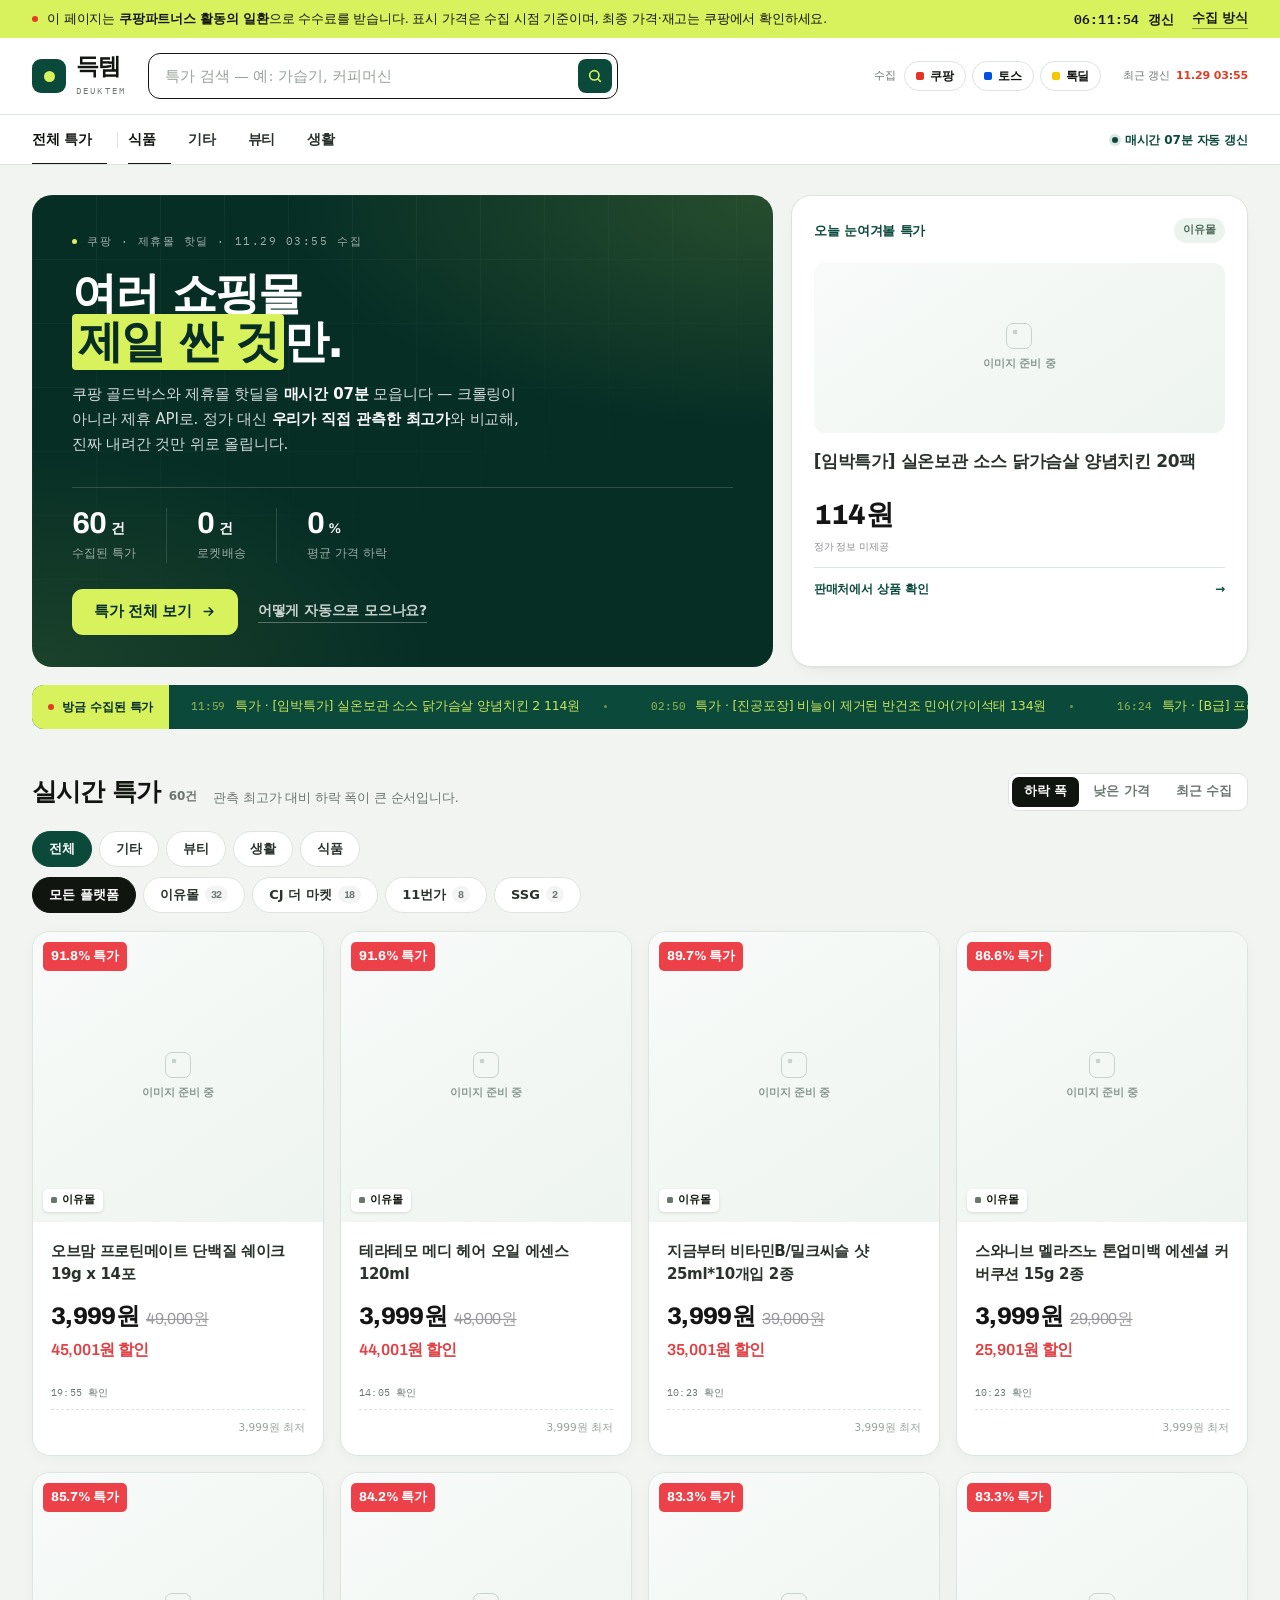
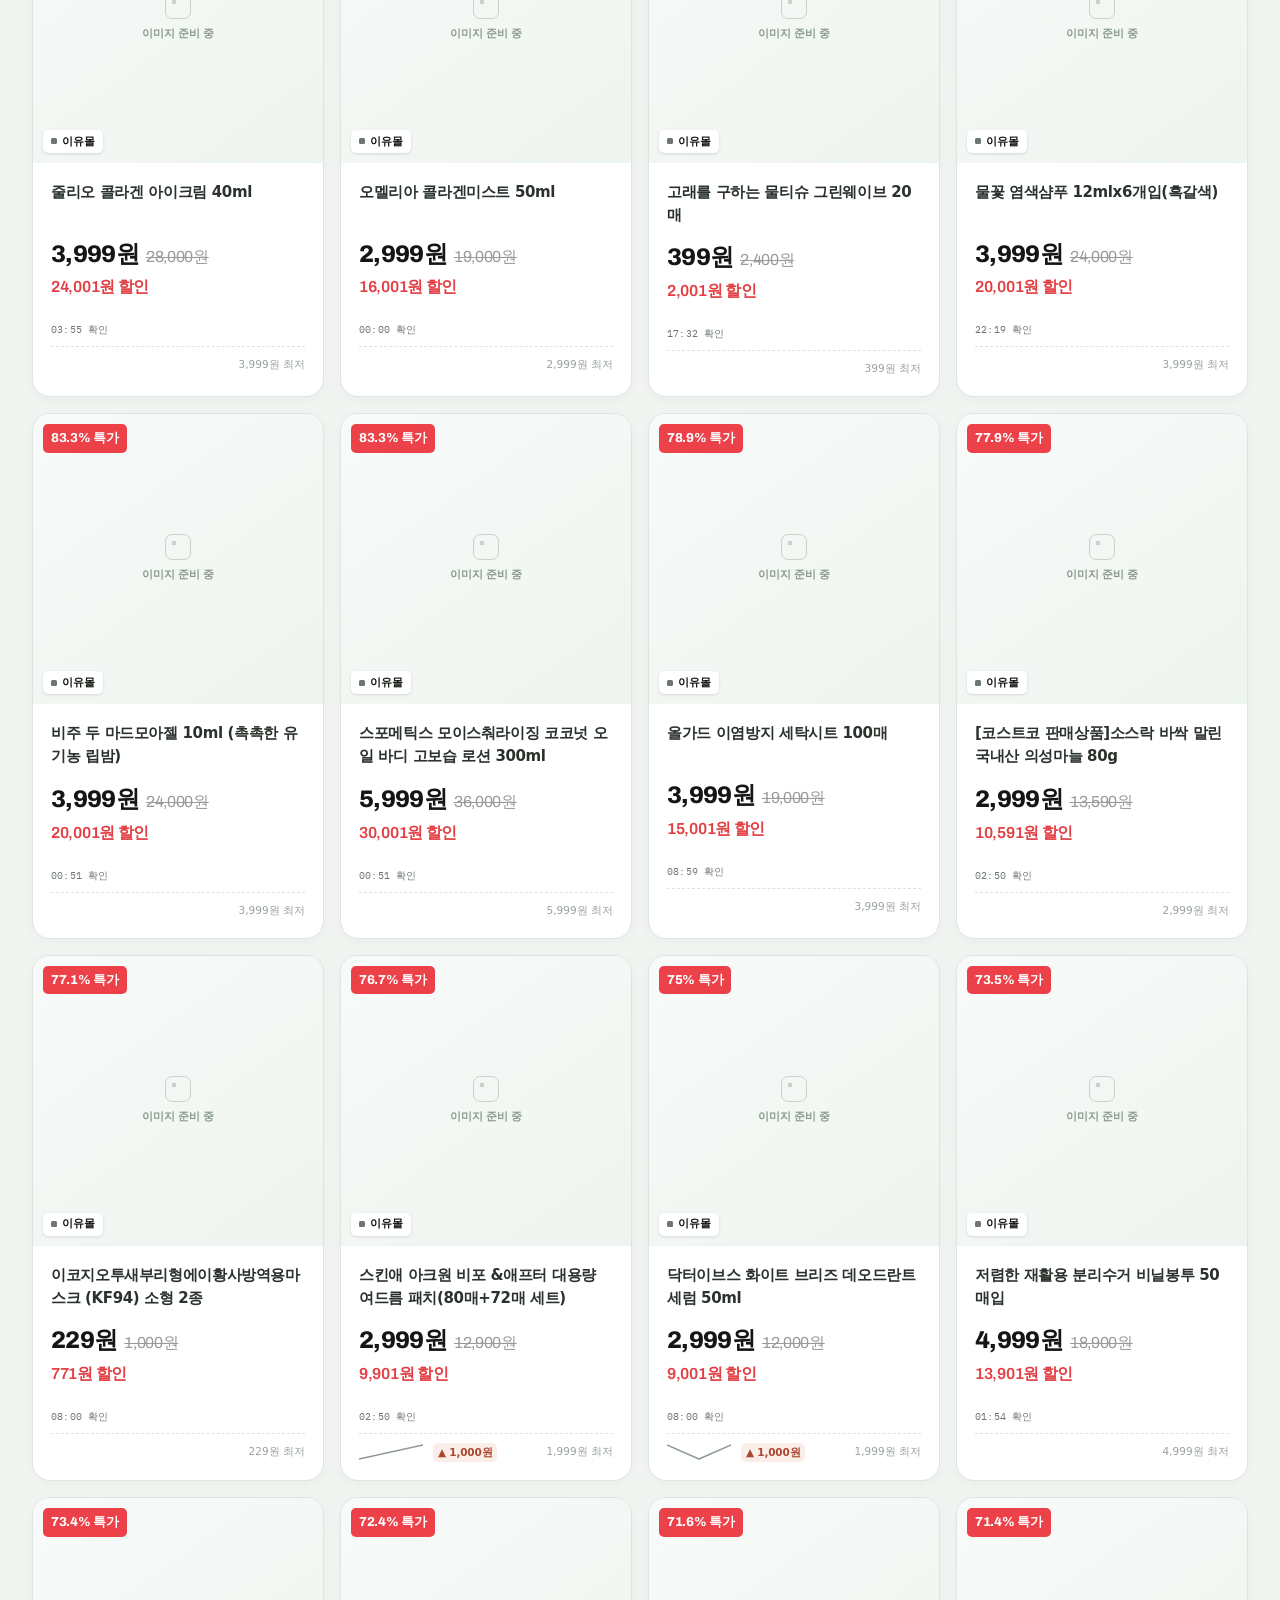
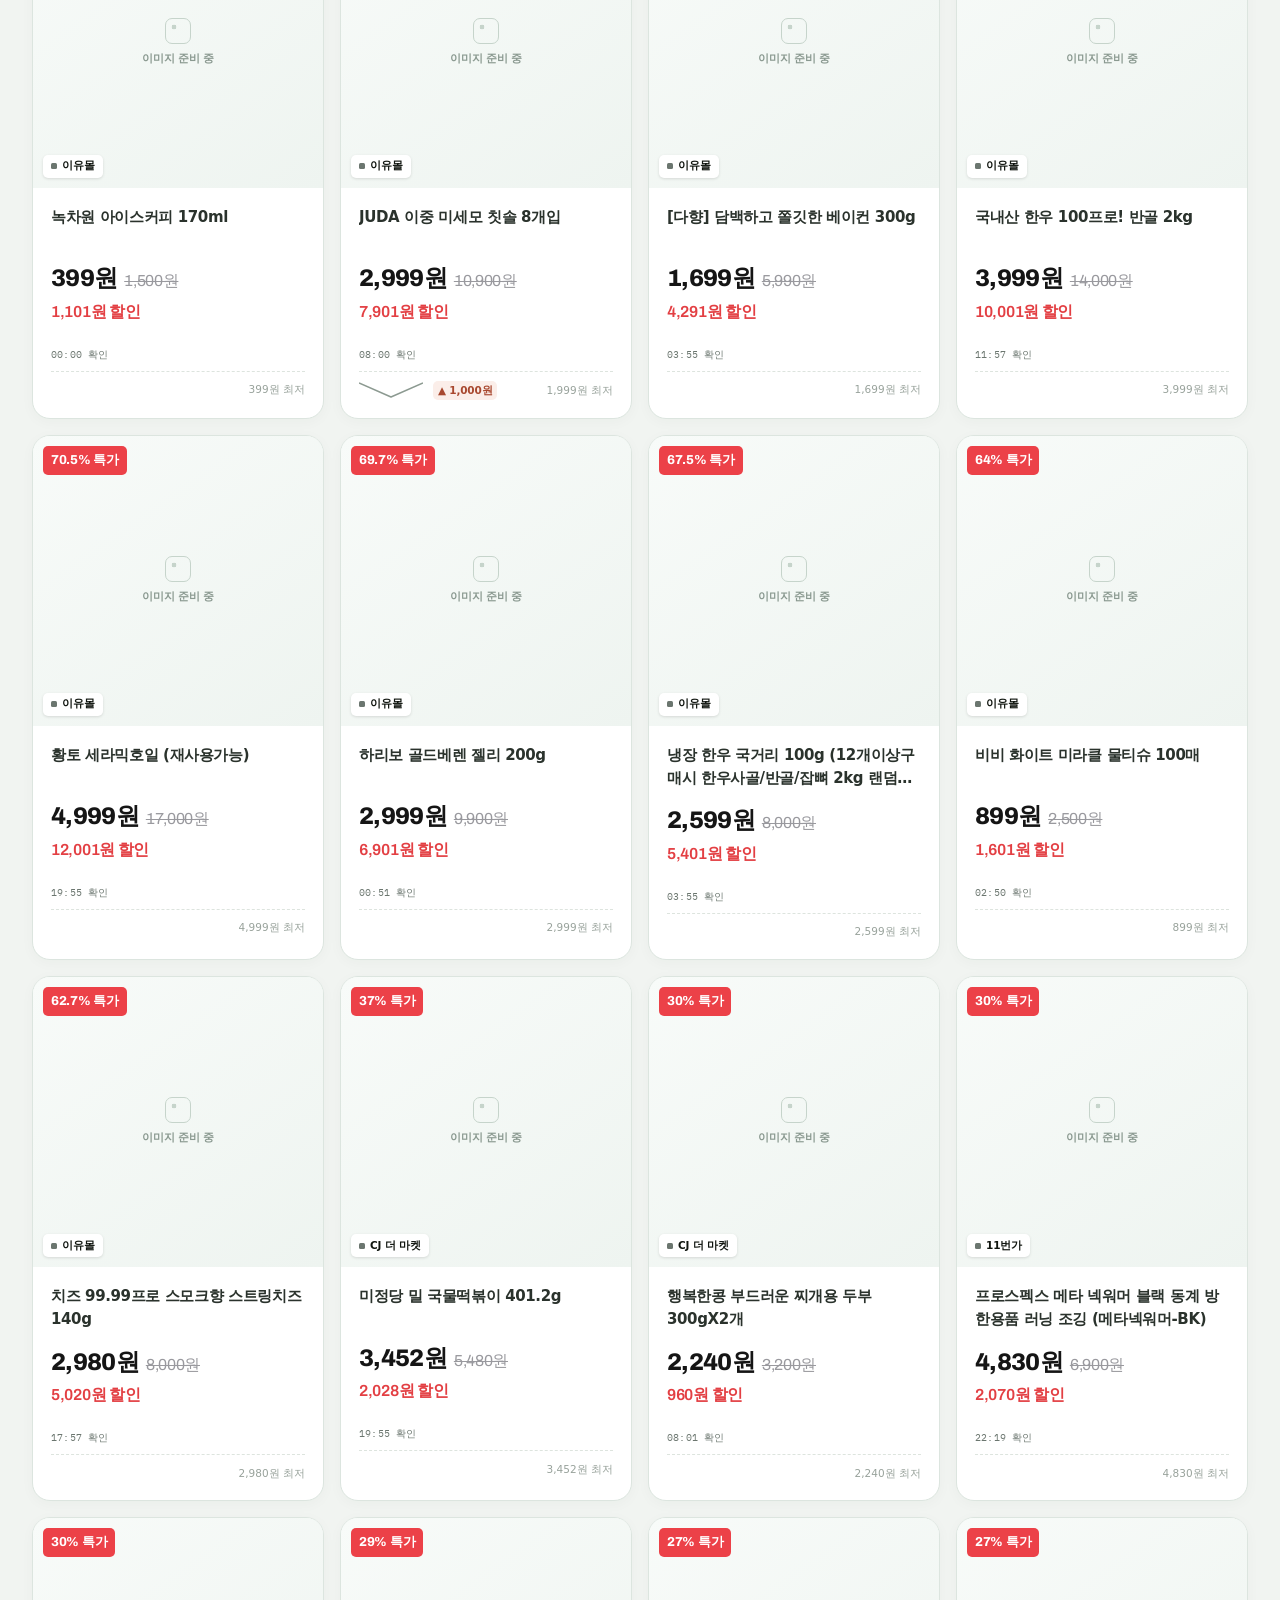
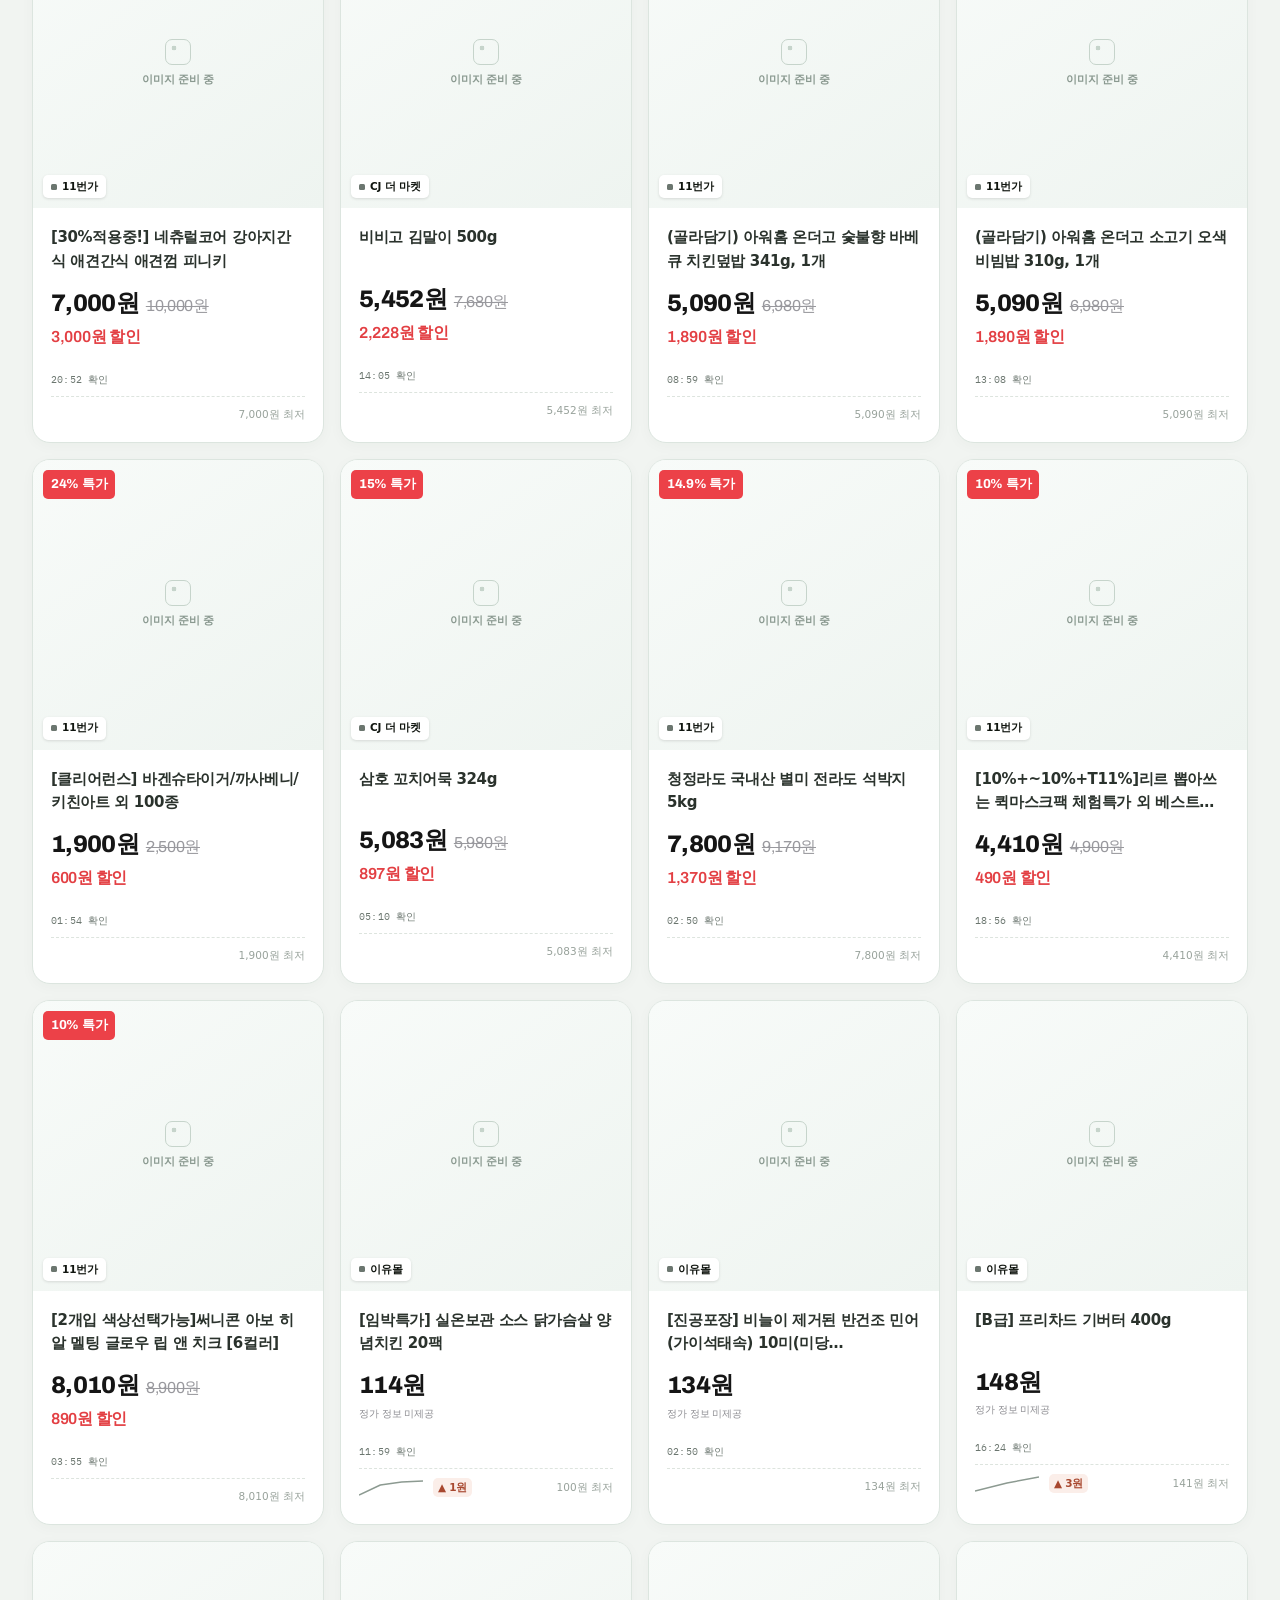
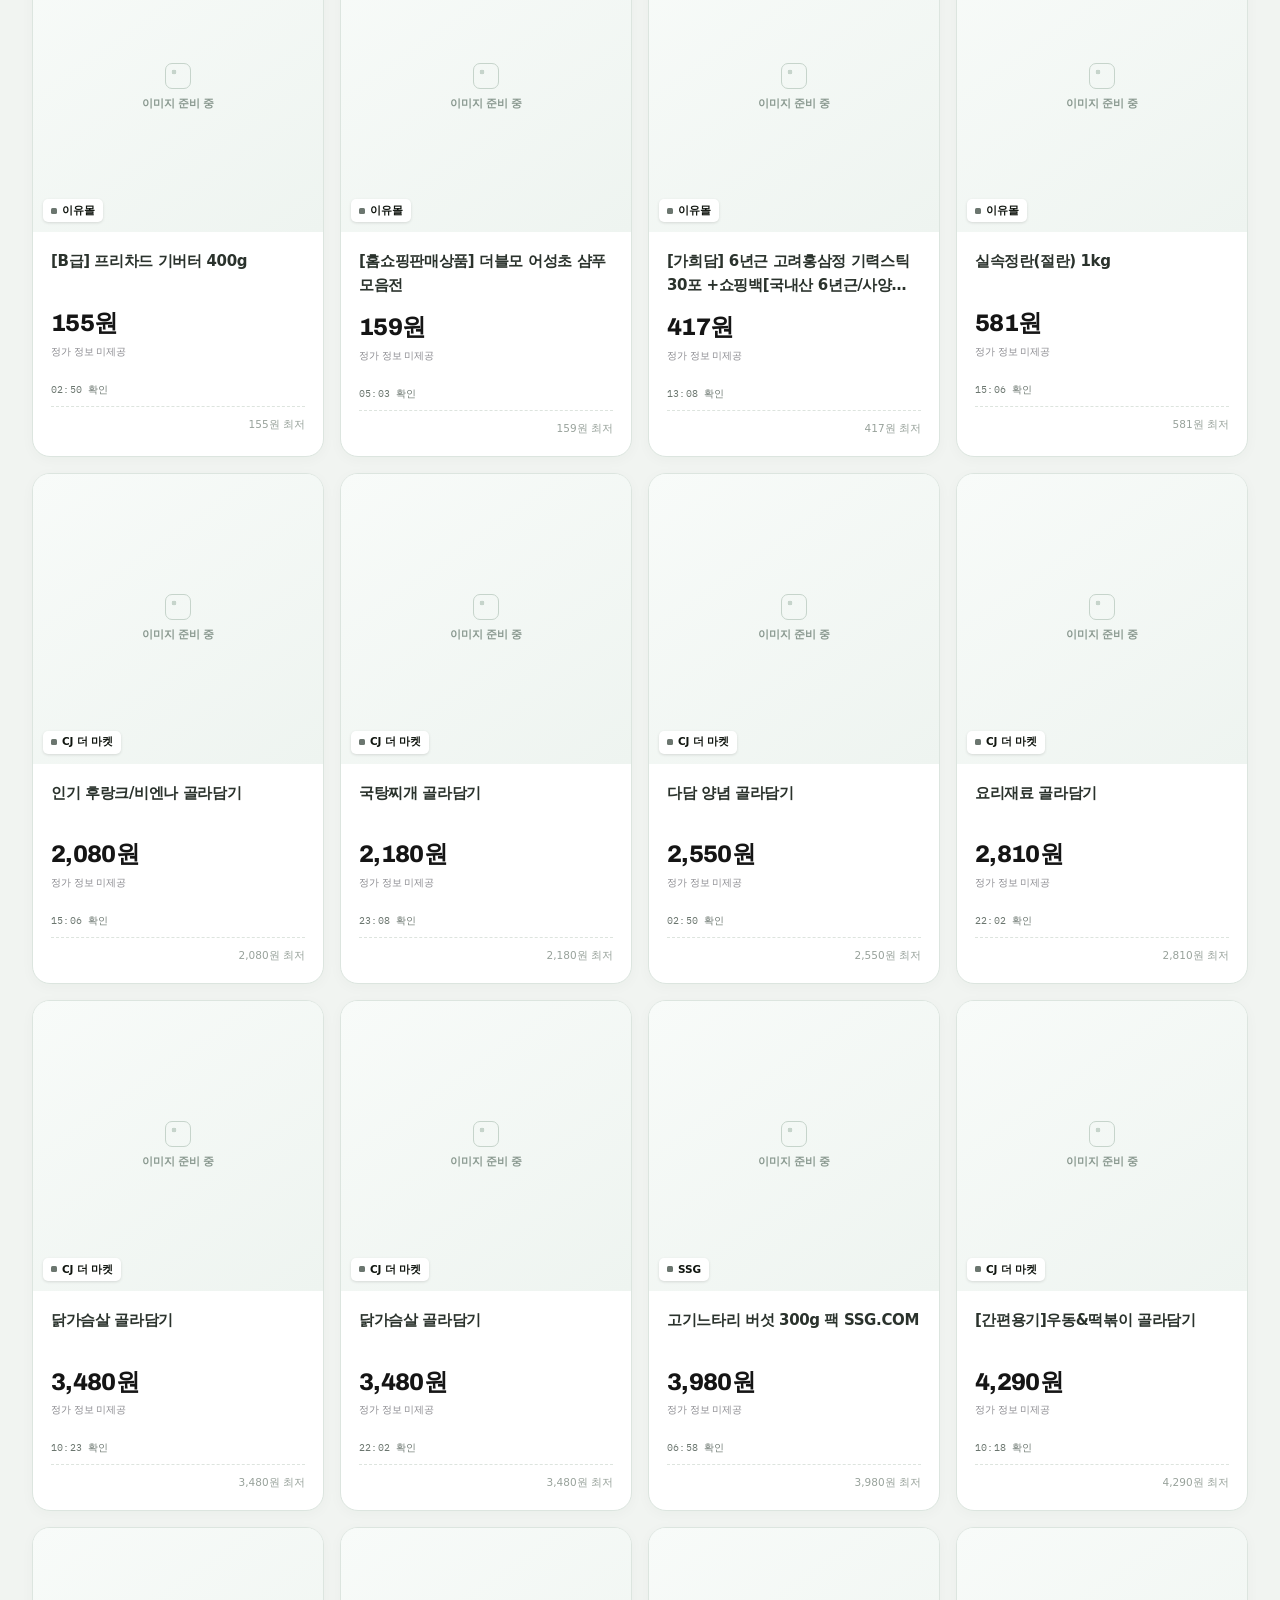
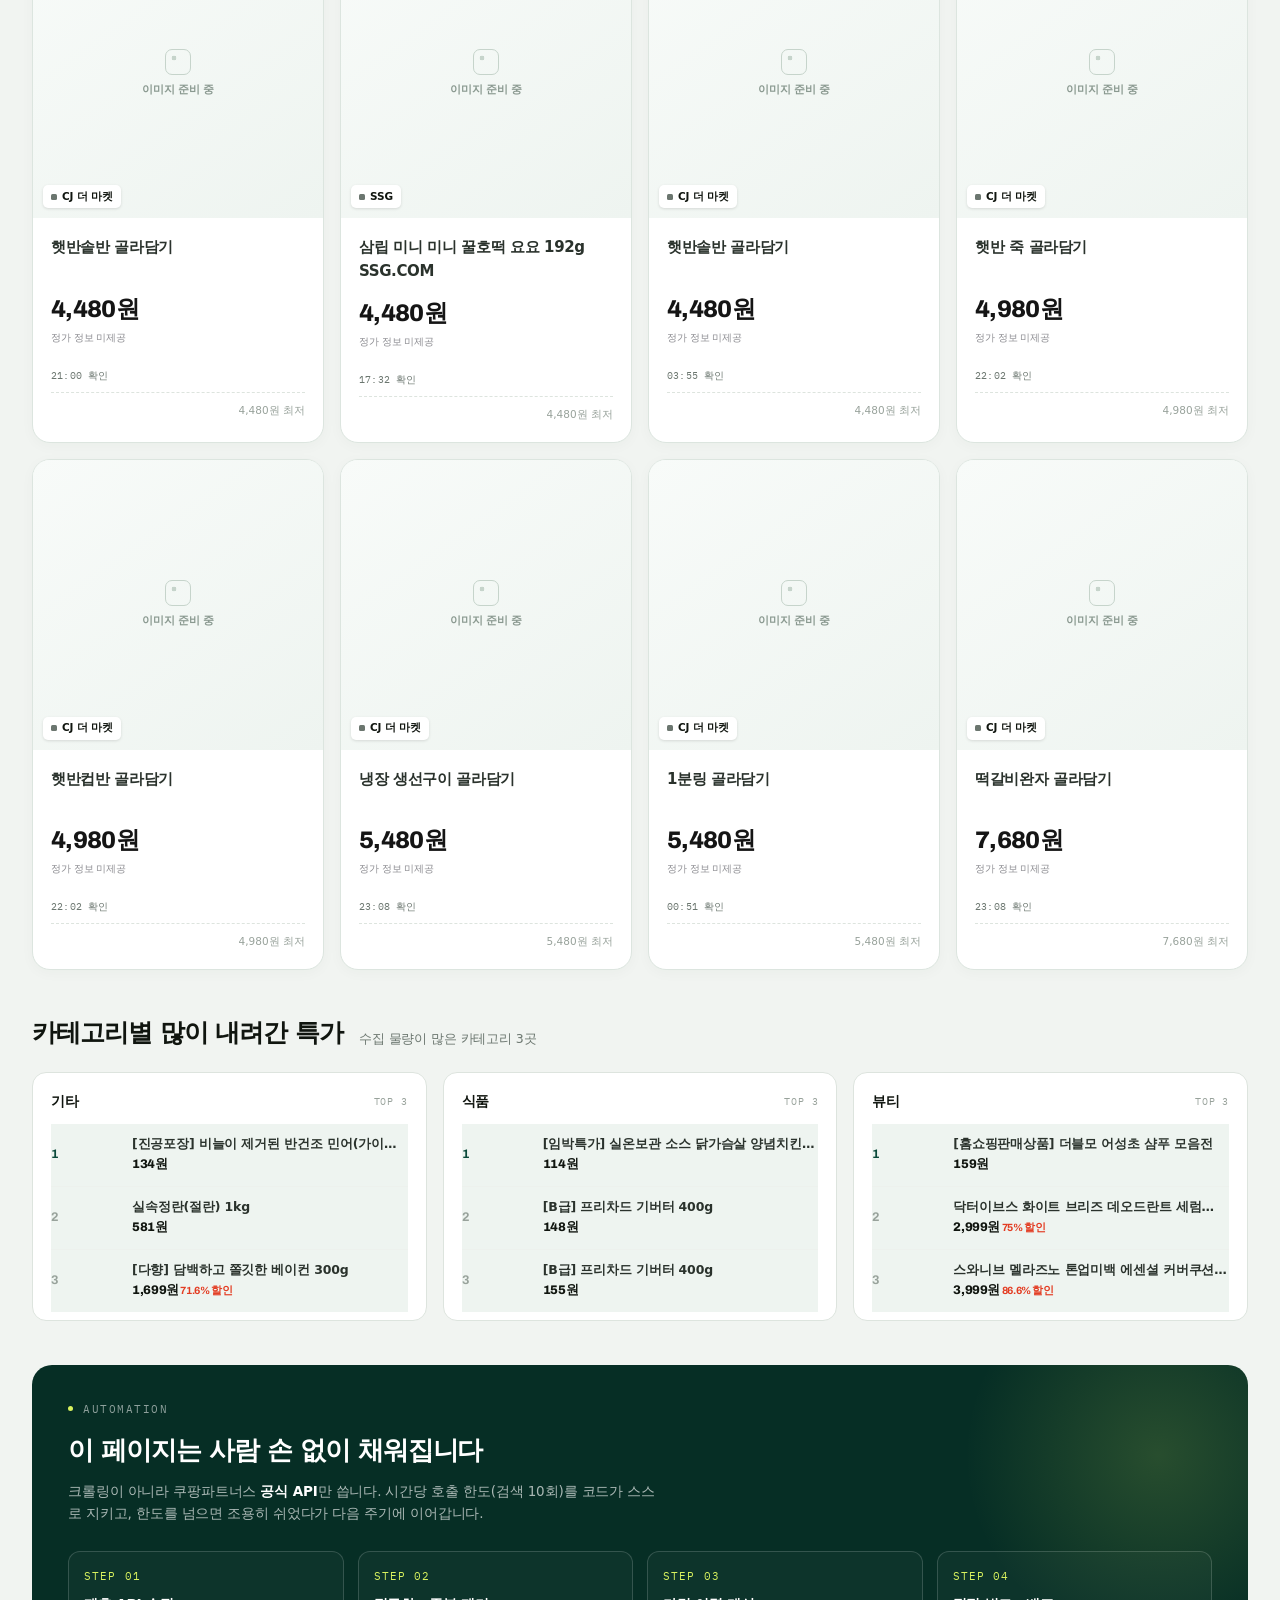
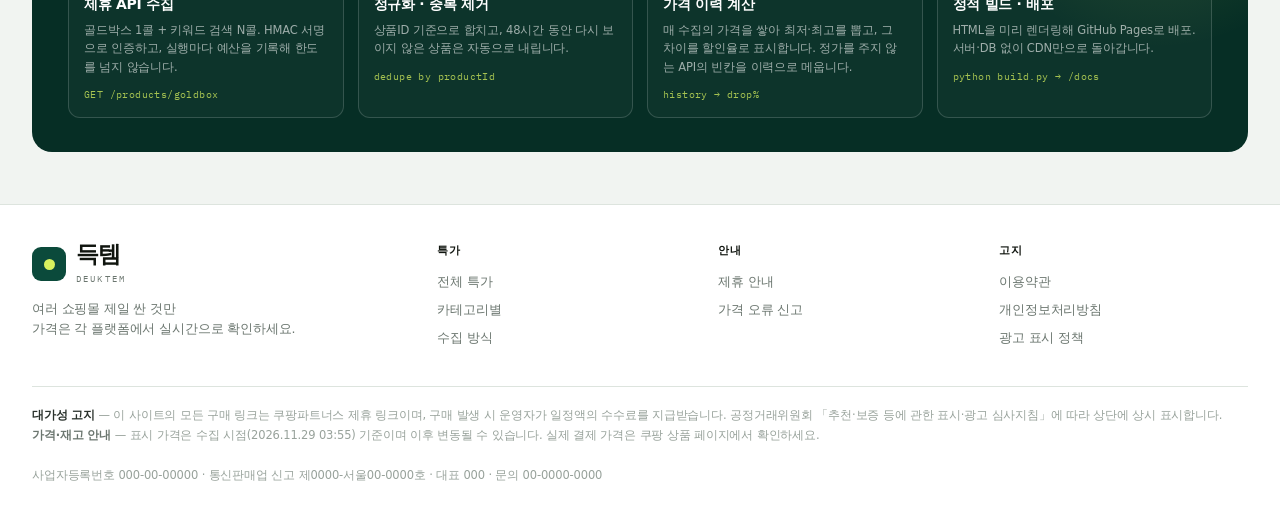
==== commit 49d7b6ab: "chore: 특가 갱신" ====
--- a/docs/index.html
+++ b/docs/index.html
@@ -4,14 +4,14 @@
 <meta charset="utf-8">
 <meta name="viewport" content="width=device-width, initial-scale=1">
 <title>득템 — 여러 쇼핑몰 제일 싼 것만</title>
-<meta name="description" content="쿠팡 골드박스와 여러 제휴몰 핫딜을 매시간 모아 하락 폭이 큰 특가부터 보여줍니다. 60건 · 11.29 02:50 갱신.">
+<meta name="description" content="쿠팡 골드박스와 여러 제휴몰 핫딜을 매시간 모아 하락 폭이 큰 특가부터 보여줍니다. 60건 · 11.29 03:55 갱신.">
 <link rel="canonical" href="https://doowoki1.github.io/deuktem/">
 <meta name="robots" content="index,follow,max-image-preview:large">
 <meta name="theme-color" content="#0B4A3B">
 <link rel="icon" type="image/svg+xml" href="favicon.svg">
 <link rel="apple-touch-icon" href="assets/apple-touch-icon.png">
 <meta property="og:title" content="득템 — 여러 쇼핑몰 제일 싼 것만">
-<meta property="og:description" content="쿠팡 골드박스와 여러 제휴몰 핫딜을 매시간 모아 하락 폭이 큰 특가부터 보여줍니다. 60건 · 11.29 02:50 갱신.">
+<meta property="og:description" content="쿠팡 골드박스와 여러 제휴몰 핫딜을 매시간 모아 하락 폭이 큰 특가부터 보여줍니다. 60건 · 11.29 03:55 갱신.">
 <meta property="og:type" content="website">
 <meta property="og:url" content="https://doowoki1.github.io/deuktem/">
 <meta property="og:site_name" content="득템">
@@ -22,9 +22,9 @@
 <meta property="og:image:alt" content="득템 — 여러 쇼핑몰 제일 싼 것만">
 <meta name="twitter:card" content="summary_large_image">
 <meta name="twitter:title" content="득템 — 여러 쇼핑몰 제일 싼 것만">
-<meta name="twitter:description" content="쿠팡 골드박스와 여러 제휴몰 핫딜을 매시간 모아 하락 폭이 큰 특가부터 보여줍니다. 60건 · 11.29 02:50 갱신.">
+<meta name="twitter:description" content="쿠팡 골드박스와 여러 제휴몰 핫딜을 매시간 모아 하락 폭이 큰 특가부터 보여줍니다. 60건 · 11.29 03:55 갱신.">
 <meta name="twitter:image" content="https://doowoki1.github.io/deuktem/assets/og-cover.png">
-<script type="application/ld+json">{"@context": "https://schema.org", "@graph": [{"@type": "WebSite", "name": "득템", "url": "https://doowoki1.github.io/deuktem/", "inLanguage": "ko-KR"}, {"@type": "ItemList", "name": "득템 — 여러 쇼핑몰 제일 싼 것만", "numberOfItems": 60, "itemListElement": [{"@type": "ListItem", "position": 1, "item": {"@type": "Product", "name": "[임박특가] 실온보관 소스 닭가슴살 양념치킨 20팩", "url": "https://adpick.co.kr/apis/goshopping.php?affid=6ad2b6&offer=4d9b1&url=https%3A%2F%2Fwww.eyoumall.co.kr%2Fshop%2Fgoods%2Fitem_view.php%3Fno%3D658631%26amp%253Bmode%3Devent", "offers": {"@type": "Offer", "price": "114", "priceCurrency": "KRW", "availability": "https://schema.org/InStock", "url": "https://adpick.co.kr/apis/goshopping.php?affid=6ad2b6&offer=4d9b1&url=https%3A%2F%2Fwww.eyoumall.co.kr%2Fshop%2Fgoods%2Fitem_view.php%3Fno%3D658631%26amp%253Bmode%3Devent"}}}, {"@type": "ListItem", "position": 2, "item": {"@type": "Product", "name": "[진공포장] 비늘이 제거된 반건조 민어(가이석태속) 10미(미당 100~150g)", "url": "https://adpick.co.kr/apis/goshopping.php?affid=6ad2b6&offer=4d9b1&url=https%3A%2F%2Fwww.eyoumall.co.kr%2Fshop%2Fgoods%2Fitem_view.php%3Fno%3D509782", "image": "https://eyoumall.godohosting.com/pages/asu/240311/b/141.jpg", "offers": {"@type": "Offer", "price": "134", "priceCurrency": "KRW", "availability": "https://schema.org/InStock", "url": "https://adpick.co.kr/apis/goshopping.php?affid=6ad2b6&offer=4d9b1&url=https%3A%2F%2Fwww.eyoumall.co.kr%2Fshop%2Fgoods%2Fitem_view.php%3Fno%3D509782"}}}, {"@type": "ListItem", "position": 3, "item": {"@type": "Product", "name": "[B급] 프리차드 기버터 400g", "url": "https://adpick.co.kr/apis/goshopping.php?affid=6ad2b6&offer=4d9b1&url=https%3A%2F%2Fwww.eyoumall.co.kr%2Fshop%2Fgoods%2Fitem_view.php%3Fno%3D658960%26amp%253Bmode%3Devent", "offers": {"@type": "Offer", "price": "148", "priceCurrency": "KRW", "availability": "https://schema.org/InStock", "url": "https://adpick.co.kr/apis/goshopping.php?affid=6ad2b6&offer=4d9b1&url=https%3A%2F%2Fwww.eyoumall.co.kr%2Fshop%2Fgoods%2Fitem_view.php%3Fno%3D658960%26amp%253Bmode%3Devent"}}}, {"@type": "ListItem", "position": 4, "item": {"@type": "Product", "name": "[B급] 프리차드 기버터 400g", "url": "https://adpick.co.kr/apis/goshopping.php?affid=6ad2b6&offer=4d9b1&url=https%3A%2F%2Fwww.eyoumall.co.kr%2Fshop%2Fgoods%2Fitem_view.php%3Fno%3D658960", "offers": {"@type": "Offer", "price": "155", "priceCurrency": "KRW", "availability": "https://schema.org/InStock", "url": "https://adpick.co.kr/apis/goshopping.php?affid=6ad2b6&offer=4d9b1&url=https%3A%2F%2Fwww.eyoumall.co.kr%2Fshop%2Fgoods%2Fitem_view.php%3Fno%3D658960"}}}, {"@type": "ListItem", "position": 5, "item": {"@type": "Product", "name": "[홈쇼핑판매상품] 더블모 어성초 샴푸 모음전", "url": "https://adpick.co.kr/apis/goshopping.php?affid=6ad2b6&offer=4d9b1&url=https%3A%2F%2Fwww.eyoumall.co.kr%2Fshop%2Fgoods%2Fitem_view.php%3Fno%3D347902", "offers": {"@type": "Offer", "price": "159", "priceCurrency": "KRW", "availability": "https://schema.org/InStock", "url": "https://adpick.co.kr/apis/goshopping.php?affid=6ad2b6&offer=4d9b1&url=https%3A%2F%2Fwww.eyoumall.co.kr%2Fshop%2Fgoods%2Fitem_view.php%3Fno%3D347902"}}}, {"@type": "ListItem", "position": 6, "item": {"@type": "Product", "name": "이코지오투새부리형에이황사방역용마스크 (KF94) 소형 2종", "url": "https://adpick.co.kr/apis/goshopping.php?affid=6ad2b6&offer=4d9b1&url=https%3A%2F%2Fwww.eyoumall.co.kr%2Fshop%2Fgoods%2Fitem_view.php%3Fno%3D659646", "image": "https://eyoumall.godohosting.com/pages/asu/261125/b/5.jpg", "offers": {"@type": "Offer", "price": "229", "priceCurrency": "KRW", "availability": "https://schema.org/InStock", "url": "https://adpick.co.kr/apis/goshopping.php?affid=6ad2b6&offer=4d9b1&url=https%3A%2F%2Fwww.eyoumall.co.kr%2Fshop%2Fgoods%2Fitem_view.php%3Fno%3D659646"}}}, {"@type": "ListItem", "position": 7, "item": {"@type": "Product", "name": "녹차원 아이스커피 170ml", "url": "https://adpick.co.kr/apis/goshopping.php?affid=6ad2b6&offer=4d9b1&url=https%3A%2F%2Fwww.eyoumall.co.kr%2Fshop%2Fgoods%2Fitem_view.php%3Fno%3D658556", "image": "https://eyoumall.godohosting.com/pages/asu/261113/b/11.jpg", "offers": {"@type": "Offer", "price": "399", "priceCurrency": "KRW", "availability": "https://schema.org/InStock", "url": "https://adpick.co.kr/apis/goshopping.php?affid=6ad2b6&offer=4d9b1&url=https%3A%2F%2Fwww.eyoumall.co.kr%2Fshop%2Fgoods%2Fitem_view.php%3Fno%3D658556"}}}, {"@type": "ListItem", "position": 8, "item": {"@type": "Product", "name": "고래를 구하는 물티슈 그린웨이브 20매", "url": "https://adpick.co.kr/apis/goshopping.php?affid=6ad2b6&offer=4d9b1&url=https%3A%2F%2Fwww.eyoumall.co.kr%2Fshop%2Fgoods%2Fitem_view.php%3Fno%3D658848", "image": "https://eyoumall.godohosting.com/pages/asu/261118/b/6.jpg", "offers": {"@type": "Offer", "price": "399", "priceCurrency": "KRW", "availability": "https://schema.org/InStock", "url": "https://adpick.co.kr/apis/goshopping.php?affid=6ad2b6&offer=4d9b1&url=https%3A%2F%2Fwww.eyoumall.co.kr%2Fshop%2Fgoods%2Fitem_view.php%3Fno%3D658848"}}}, {"@type": "ListItem", "position": 9, "item": {"@type": "Product", "name": "[가희담] 6년근 고려홍삼정 기력스틱 30포 +쇼핑백[국내산 6년근/사양벌꿀,영지버섯 함유](2개이상 구매가능)", "url": "https://adpick.co.kr/apis/goshopping.php?affid=6ad2b6&offer=4d9b1&url=https%3A%2F%2Fwww.eyoumall.co.kr%2Fshop%2Fgoods%2Fitem_view.php%3Fno%3D650370", "offers": {"@type": "Offer", "price": "417", "priceCurrency": "KRW", "availability": "https://schema.org/InStock", "url": "https://adpick.co.kr/apis/goshopping.php?affid=6ad2b6&offer=4d9b1&url=https%3A%2F%2Fwww.eyoumall.co.kr%2Fshop%2Fgoods%2Fitem_view.php%3Fno%3D650370"}}}, {"@type": "ListItem", "position": 10, "item": {"@type": "Product", "name": "실속정란(절란) 1kg", "url": "https://adpick.co.kr/apis/goshopping.php?affid=6ad2b6&offer=4d9b1&url=https%3A%2F%2Fwww.eyoumall.co.kr%2Fshop%2Fgoods%2Fitem_view.php%3Fno%3D973", "image": "https://eyoumall.godohosting.com/pages/asu/220218/b/100.jpg", "offers": {"@type": "Offer", "price": "581", "priceCurrency": "KRW", "availability": "https://schema.org/InStock", "url": "https://adpick.co.kr/apis/goshopping.php?affid=6ad2b6&offer=4d9b1&url=https%3A%2F%2Fwww.eyoumall.co.kr%2Fshop%2Fgoods%2Fitem_view.php%3Fno%3D973"}}}, {"@type": "ListItem", "position": 11, "item": {"@type": "Product", "name": "비비 화이트 미라클 물티슈 100매", "url": "https://adpick.co.kr/apis/goshopping.php?affid=6ad2b6&offer=4d9b1&url=https%3A%2F%2Fwww.eyoumall.co.kr%2Fshop%2Fgoods%2Fitem_view.php%3Fno%3D658860", "image": "https://eyoumall.godohosting.com/pages/asu/261118/b/18.jpg", "offers": {"@type": "Offer", "price": "899", "priceCurrency": "KRW", "availability": "https://schema.org/InStock", "url": "https://adpick.co.kr/apis/goshopping.php?affid=6ad2b6&offer=4d9b1&url=https%3A%2F%2Fwww.eyoumall.co.kr%2Fshop%2Fgoods%2Fitem_view.php%3Fno%3D658860"}}}, {"@type": "ListItem", "position": 12, "item": {"@type": "Product", "name": "[다향] 담백하고 쫄깃한 베이컨 300g", "url": "https://adpick.co.kr/apis/goshopping.php?affid=6ad2b6&offer=4d9b1&url=http%3A%2F%2Fwww.eyoumall.co.kr%2Fshop%2Fgoods%2Fitem_view.php%3Fno%3D511399", "image": "https://eyoumall.godohosting.com/pages/asu/240325/b/131-1.jpg", "offers": {"@type": "Offer", "price": "1699", "priceCurrency": "KRW", "availability": "https://schema.org/InStock", "url": "https://adpick.co.kr/apis/goshopping.php?affid=6ad2b6&offer=4d9b1&url=http%3A%2F%2Fwww.eyoumall.co.kr%2Fshop%2Fgoods%2Fitem_view.php%3Fno%3D511399"}}}, {"@type": "ListItem", "position": 13, "item": {"@type": "Product", "name": "[클리어런스] 바겐슈타이거/까사베니/키친아트 외 100종", "url": "https://adpick.co.kr/apis/goshopping.php?affid=6ad2b6&offer=c16a2&url=https%3A%2F%2Fwww.11st.co.kr%2Fproducts%2F9344168885", "image": "https://cdn.011st.com/11dims/resize/300/11src/dl/v2/1/6/8/8/8/5/YFWfP/9344168885_234036707.webp", "offers": {"@type": "Offer", "price": "1900", "priceCurrency": "KRW", "availability": "https://schema.org/InStock", "url": "https://adpick.co.kr/apis/goshopping.php?affid=6ad2b6&offer=c16a2&url=https%3A%2F%2Fwww.11st.co.kr%2Fproducts%2F9344168885"}}}, {"@type": "ListItem", "position": 14, "item": {"@type": "Product", "name": "인기 후랑크/비엔나 골라담기", "url": "https://adpick.co.kr/apis/goshopping.php?affid=6ad2b6&offer=f5ff7&url=https%3A%2F%2Fwww.cjthemarket.com%2Fpc%2Fprod%2FprodDetail%3FprdCd%3DS0005634", "image": "https://img.cjthemarket.com/images/file/product/418/20260706165429809.jpg", "offers": {"@type": "Offer", "price": "2080", "priceCurrency": "KRW", "availability": "https://schema.org/InStock", "url": "https://adpick.co.kr/apis/goshopping.php?affid=6ad2b6&offer=f5ff7&url=https%3A%2F%2Fwww.cjthemarket.com%2Fpc%2Fprod%2FprodDetail%3FprdCd%3DS0005634"}}}, {"@type": "ListItem", "position": 15, "item": {"@type": "Product", "name": "국탕찌개 골라담기", "url": "https://adpick.co.kr/apis/goshopping.php?affid=6ad2b6&offer=f5ff7&url=https%3A%2F%2Fwww.cjthemarket.com%2Fpc%2Fprod%2FprodDetail%3FprdCd%3DS0002731", "image": "https://img.cjthemarket.com/images/file/product/287/20260318111025585.jpg", "offers": {"@type": "Offer", "price": "2180", "priceCurrency": "KRW", "availability": "https://schema.org/InStock", "url": "https://adpick.co.kr/apis/goshopping.php?affid=6ad2b6&offer=f5ff7&url=https%3A%2F%2Fwww.cjthemarket.com%2Fpc%2Fprod%2FprodDetail%3FprdCd%3DS0002731"}}}, {"@type": "ListItem", "position": 16, "item": {"@type": "Product", "name": "행복한콩 부드러운 찌개용 두부 300gX2개", "url": "https://adpick.co.kr/apis/goshopping.php?affid=6ad2b6&offer=f5ff7&url=https%3A%2F%2Fwww.cjthemarket.com%2Fthe%2Fproduct%2Fproduct-main%3FprdCd%3D40167568", "image": "https://img.cjthemarket.com/images/file/product/949/20260619153911444.jpg", "offers": {"@type": "Offer", "price": "2240", "priceCurrency": "KRW", "availability": "https://schema.org/InStock", "url": "https://adpick.co.kr/apis/goshopping.php?affid=6ad2b6&offer=f5ff7&url=https%3A%2F%2Fwww.cjthemarket.com%2Fthe%2Fproduct%2Fproduct-main%3FprdCd%3D40167568"}}}, {"@type": "ListItem", "position": 17, "item": {"@type": "Product", "name": "다담 양념 골라담기", "url": "https://adpick.co.kr/apis/goshopping.php?affid=6ad2b6&offer=f5ff7&url=https%3A%2F%2Fwww.cjthemarket.com%2Fthe%2Fproduct%2Fproduct-main%3FprdCd%3DS0002552%26ctgrId%3D%26plnId%3D300001%26giftSetEvntId%3D%26areaNum%3D35", "image": "https://img.cjthemarket.com/images/file/product/336/20260318112213539.jpg", "offers": {"@type": "Offer", "price": "2550", "priceCurrency": "KRW", "availability": "https://schema.org/InStock", "url": "https://adpick.co.kr/apis/goshopping.php?affid=6ad2b6&offer=f5ff7&url=https%3A%2F%2Fwww.cjthemarket.com%2Fthe%2Fproduct%2Fproduct-main%3FprdCd%3DS0002552%26ctgrId%3D%26plnId%3D300001%26giftSetEvntId%3D%26areaNum%3D35"}}}, {"@type": "ListItem", "position": 18, "item": {"@type": "Product", "name": "냉장 한우 국거리 100g (12개이상구매시 한우사골/반골/잡뼈 2kg 랜덤증정)", "url": "https://adpick.co.kr/apis/goshopping.php?affid=6ad2b6&offer=4d9b1&url=https%3A%2F%2Fwww.eyoumall.co.kr%2Fshop%2Fgoods%2Fitem_view.php%3Fno%3D616111", "image": "https://eyoumall.godohosting.com/pages/asu/251224/b/109-1.jpg", "offers": {"@type": "Offer", "price": "2599", "priceCurrency": "KRW", "availability": "https://schema.org/InStock", "url": "https://adpick.co.kr/apis/goshopping.php?affid=6ad2b6&offer=4d9b1&url=https%3A%2F%2Fwww.eyoumall.co.kr%2Fshop%2Fgoods%2Fitem_view.php%3Fno%3D616111"}}}, {"@type": "ListItem", "position": 19, "item": {"@type": "Product", "name": "요리재료 골라담기", "url": "https://adpick.co.kr/apis/goshopping.php?affid=6ad2b6&offer=f5ff7&url=https%3A%2F%2Fwww.cjthemarket.com%2Fthe%2Fproduct%2Fproduct-main%3FprdCd%3DS0005639%26ctgrId%3D%26plnId%3D300001%26giftSetEvntId%3D%26areaNum%3D31", "image": "https://img.cjthemarket.com/images/file/product/139/20260708181533369.png", "offers": {"@type": "Offer", "price": "2810", "priceCurrency": "KRW", "availability": "https://schema.org/InStock", "url": "https://adpick.co.kr/apis/goshopping.php?affid=6ad2b6&offer=f5ff7&url=https%3A%2F%2Fwww.cjthemarket.com%2Fthe%2Fproduct%2Fproduct-main%3FprdCd%3DS0005639%26ctgrId%3D%26plnId%3D300001%26giftSetEvntId%3D%26areaNum%3D31"}}}, {"@type": "ListItem", "position": 20, "item": {"@type": "Product", "name": "치즈 99.99프로 스모크향 스트링치즈 140g", "url": "https://adpick.co.kr/apis/goshopping.php?affid=6ad2b6&offer=4d9b1&url=https%3A%2F%2Fwww.eyoumall.co.kr%2Fshop%2Fgoods%2Fitem_view.php%3Fno%3D658695", "image": "https://eyoumall.godohosting.com/pages/asu/261116/b/101.jpg", "offers": {"@type": "Offer", "price": "2980", "priceCurrency": "KRW", "availability": "https://schema.org/InStock", "url": "https://adpick.co.kr/apis/goshopping.php?affid=6ad2b6&offer=4d9b1&url=https%3A%2F%2Fwww.eyoumall.co.kr%2Fshop%2Fgoods%2Fitem_view.php%3Fno%3D658695"}}}, {"@type": "ListItem", "position": 21, "item": {"@type": "Product", "name": "닥터이브스 화이트 브리즈 데오드란트 세럼 50ml", "url": "https://adpick.co.kr/apis/goshopping.php?affid=6ad2b6&offer=4d9b1&url=https%3A%2F%2Fwww.eyoumall.co.kr%2Fshop%2Fgoods%2Fitem_view.php%3Fno%3D658700", "image": "https://eyoumall.godohosting.com/pages/asu/261116/b/17.jpg", "offers": {"@type": "Offer", "price": "2999", "priceCurrency": "KRW", "availability": "https://schema.org/InStock", "url": "https://adpick.co.kr/apis/goshopping.php?affid=6ad2b6&offer=4d9b1&url=https%3A%2F%2Fwww.eyoumall.co.kr%2Fshop%2Fgoods%2Fitem_view.php%3Fno%3D658700"}}}, {"@type": "ListItem", "position": 22, "item": {"@type": "Product", "name": "JUDA 이중 미세모 칫솔 8개입", "url": "https://adpick.co.kr/apis/goshopping.php?affid=6ad2b6&offer=4d9b1&url=https%3A%2F%2Fwww.eyoumall.co.kr%2Fshop%2Fgoods%2Fitem_view.php%3Fno%3D659333", "image": "https://eyoumall.godohosting.com/pages/asu/261120/b/15-1.jpg", "offers": {"@type": "Offer", "price": "2999", "priceCurrency": "KRW", "availability": "https://schema.org/InStock", "url": "https://adpick.co.kr/apis/goshopping.php?affid=6ad2b6&offer=4d9b1&url=https%3A%2F%2Fwww.eyoumall.co.kr%2Fshop%2Fgoods%2Fitem_view.php%3Fno%3D659333"}}}, {"@type": "ListItem", "position": 23, "item": {"@type": "Product", "name": "스킨애 아크원 비포 &애프터 대용량 여드름 패치(80매+72매 세트)", "url": "https://adpick.co.kr/apis/goshopping.php?affid=6ad2b6&offer=4d9b1&url=https%3A%2F%2Fwww.eyoumall.co.kr%2Fshop%2Fgoods%2Fitem_view.php%3Fno%3D659173", "image": "https://eyoumall.godohosting.com/pages/asu/261118/b/29.jpg", "offers": {"@type": "Offer", "price": "2999", "priceCurrency": "KRW", "availability": "https://schema.org/InStock", "url": "https://adpick.co.kr/apis/goshopping.php?affid=6ad2b6&offer=4d9b1&url=https%3A%2F%2Fwww.eyoumall.co.kr%2Fshop%2Fgoods%2Fitem_view.php%3Fno%3D659173"}}}, {"@type": "ListItem", "position": 24, "item": {"@type": "Product", "name": "[코스트코 판매상품]소스락 바싹 말린 국내산 의성마늘 80g", "url": "https://adpick.co.kr/apis/goshopping.php?affid=6ad2b6&offer=4d9b1&url=https%3A%2F%2Fwww.eyoumall.co.kr%2Fshop%2Fgoods%2Fitem_view.php%3Fno%3D655104", "image": "https://eyoumall.godohosting.com/pages/asu/261016/b/5.jpg", "offers": {"@type": "Offer", "price": "2999", "priceCurrency": "KRW", "availability": "https://schema.org/InStock", "url": "https://adpick.co.kr/apis/goshopping.php?affid=6ad2b6&offer=4d9b1&url=https%3A%2F%2Fwww.eyoumall.co.kr%2Fshop%2Fgoods%2Fitem_view.php%3Fno%3D655104"}}}, {"@type": "ListItem", "position": 25, "item": {"@type": "Product", "name": "오멜리아 콜라겐미스트 50ml", "url": "https://adpick.co.kr/apis/goshopping.php?affid=6ad2b6&offer=4d9b1&url=https%3A%2F%2Fwww.eyoumall.co.kr%2Fshop%2Fgoods%2Fitem_view.php%3Fno%3D659436", "image": "https://eyoumall.godohosting.com/pages/asu/261120/b/24.jpg", "offers": {"@type": "Offer", "price": "2999", "priceCurrency": "KRW", "availability": "https://schema.org/InStock", "url": "https://adpick.co.kr/apis/goshopping.php?affid=6ad2b6&offer=4d9b1&url=https%3A%2F%2Fwww.eyoumall.co.kr%2Fshop%2Fgoods%2Fitem_view.php%3Fno%3D659436"}}}, {"@type": "ListItem", "position": 26, "item": {"@type": "Product", "name": "하리보 골드베렌 젤리 200g", "url": "https://adpick.co.kr/apis/goshopping.php?affid=6ad2b6&offer=4d9b1&url=https%3A%2F%2Fwww.eyoumall.co.kr%2Fshop%2Fgoods%2Fitem_view.php%3Fno%3D659500", "image": "https://eyoumall.godohosting.com/pages/asu/261123/b/3.jpg", "offers": {"@type": "Offer", "price": "2999", "priceCurrency": "KRW", "availability": "https://schema.org/InStock", "url": "https://adpick.co.kr/apis/goshopping.php?affid=6ad2b6&offer=4d9b1&url=https%3A%2F%2Fwww.eyoumall.co.kr%2Fshop%2Fgoods%2Fitem_view.php%3Fno%3D659500"}}}, {"@type": "ListItem", "position": 27, "item": {"@type": "Product", "name": "미정당 밀 국물떡볶이 401.2g", "url": "https://adpick.co.kr/apis/goshopping.php?affid=6ad2b6&offer=f5ff7&url=https%3A%2F%2Fwww.cjthemarket.com%2Fpc%2Fprod%2FprodDetail%3FprdCd%3D40187662%26ctgrId%3D%26plnId%3D300001%26giftSetEvntId%3D%26areaNum%3D4", "image": "https://img.cjthemarket.com/images/file/product/839/20261110114335644.jpg", "offers": {"@type": "Offer", "price": "3452", "priceCurrency": "KRW", "availability": "https://schema.org/InStock", "url": "https://adpick.co.kr/apis/goshopping.php?affid=6ad2b6&offer=f5ff7&url=https%3A%2F%2Fwww.cjthemarket.com%2Fpc%2Fprod%2FprodDetail%3FprdCd%3D40187662%26ctgrId%3D%26plnId%3D300001%26giftSetEvntId%3D%26areaNum%3D4"}}}, {"@type": "ListItem", "position": 28, "item": {"@type": "Product", "name": "닭가슴살 골라담기", "url": "https://adpick.co.kr/apis/goshopping.php?affid=6ad2b6&offer=f5ff7&url=https%3A%2F%2Fwww.cjthemarket.com%2Fthe%2Fproduct%2Fproduct-main%3FprdCd%3DS0002450%26ctgrId%3D%26plnId%3D300001%26giftSetEvntId%3D%26areaNum%3D17", "image": "https://img.cjthemarket.com/images/file/product/997/20260511173124599.png", "offers": {"@type": "Offer", "price": "3480", "priceCurrency": "KRW", "availability": "https://schema.org/InStock", "url": "https://adpick.co.kr/apis/goshopping.php?affid=6ad2b6&offer=f5ff7&url=https%3A%2F%2Fwww.cjthemarket.com%2Fthe%2Fproduct%2Fproduct-main%3FprdCd%3DS0002450%26ctgrId%3D%26plnId%3D300001%26giftSetEvntId%3D%26areaNum%3D17"}}}, {"@type": "ListItem", "position": 29, "item": {"@type": "Product", "name": "닭가슴살 골라담기", "url": "https://adpick.co.kr/apis/goshopping.php?affid=6ad2b6&offer=f5ff7&url=https%3A%2F%2Fwww.cjthemarket.com%2Fthe%2Fproduct%2Fproduct-main%3FprdCd%3DS0002450%26ctgrId%3D%26plnId%3D300001%26giftSetEvntId%3D%26areaNum%3D19", "image": "https://img.cjthemarket.com/images/file/product/997/20260511173124599.png", "offers": {"@type": "Offer", "price": "3480", "priceCurrency": "KRW", "availability": "https://schema.org/InStock", "url": "https://adpick.co.kr/apis/goshopping.php?affid=6ad2b6&offer=f5ff7&url=https%3A%2F%2Fwww.cjthemarket.com%2Fthe%2Fproduct%2Fproduct-main%3FprdCd%3DS0002450%26ctgrId%3D%26plnId%3D300001%26giftSetEvntId%3D%26areaNum%3D19"}}}, {"@type": "ListItem", "position": 30, "item": {"@type": "Product", "name": "닭가슴살 골라담기", "url": "https://adpick.co.kr/apis/goshopping.php?affid=6ad2b6&offer=f5ff7&url=https%3A%2F%2Fwww.cjthemarket.com%2Fthe%2Fproduct%2Fproduct-main%3FprdCd%3DS0002450", "image": "https://img.cjthemarket.com/images/file/product/997/20260511173124599.png", "offers": {"@type": "Offer", "price": "3480", "priceCurrency": "KRW", "availability": "https://schema.org/InStock", "url": "https://adpick.co.kr/apis/goshopping.php?affid=6ad2b6&offer=f5ff7&url=https%3A%2F%2Fwww.cjthemarket.com%2Fthe%2Fproduct%2Fproduct-main%3FprdCd%3DS0002450"}}}]}]}</script>
+<script type="application/ld+json">{"@context": "https://schema.org", "@graph": [{"@type": "WebSite", "name": "득템", "url": "https://doowoki1.github.io/deuktem/", "inLanguage": "ko-KR"}, {"@type": "ItemList", "name": "득템 — 여러 쇼핑몰 제일 싼 것만", "numberOfItems": 60, "itemListElement": [{"@type": "ListItem", "position": 1, "item": {"@type": "Product", "name": "[임박특가] 실온보관 소스 닭가슴살 양념치킨 20팩", "url": "https://adpick.co.kr/apis/goshopping.php?affid=6ad2b6&offer=4d9b1&url=https%3A%2F%2Fwww.eyoumall.co.kr%2Fshop%2Fgoods%2Fitem_view.php%3Fno%3D658631%26amp%253Bmode%3Devent", "offers": {"@type": "Offer", "price": "114", "priceCurrency": "KRW", "availability": "https://schema.org/InStock", "url": "https://adpick.co.kr/apis/goshopping.php?affid=6ad2b6&offer=4d9b1&url=https%3A%2F%2Fwww.eyoumall.co.kr%2Fshop%2Fgoods%2Fitem_view.php%3Fno%3D658631%26amp%253Bmode%3Devent"}}}, {"@type": "ListItem", "position": 2, "item": {"@type": "Product", "name": "[진공포장] 비늘이 제거된 반건조 민어(가이석태속) 10미(미당 100~150g)", "url": "https://adpick.co.kr/apis/goshopping.php?affid=6ad2b6&offer=4d9b1&url=https%3A%2F%2Fwww.eyoumall.co.kr%2Fshop%2Fgoods%2Fitem_view.php%3Fno%3D509782", "image": "https://eyoumall.godohosting.com/pages/asu/240311/b/141.jpg", "offers": {"@type": "Offer", "price": "134", "priceCurrency": "KRW", "availability": "https://schema.org/InStock", "url": "https://adpick.co.kr/apis/goshopping.php?affid=6ad2b6&offer=4d9b1&url=https%3A%2F%2Fwww.eyoumall.co.kr%2Fshop%2Fgoods%2Fitem_view.php%3Fno%3D509782"}}}, {"@type": "ListItem", "position": 3, "item": {"@type": "Product", "name": "[B급] 프리차드 기버터 400g", "url": "https://adpick.co.kr/apis/goshopping.php?affid=6ad2b6&offer=4d9b1&url=https%3A%2F%2Fwww.eyoumall.co.kr%2Fshop%2Fgoods%2Fitem_view.php%3Fno%3D658960%26amp%253Bmode%3Devent", "offers": {"@type": "Offer", "price": "148", "priceCurrency": "KRW", "availability": "https://schema.org/InStock", "url": "https://adpick.co.kr/apis/goshopping.php?affid=6ad2b6&offer=4d9b1&url=https%3A%2F%2Fwww.eyoumall.co.kr%2Fshop%2Fgoods%2Fitem_view.php%3Fno%3D658960%26amp%253Bmode%3Devent"}}}, {"@type": "ListItem", "position": 4, "item": {"@type": "Product", "name": "[B급] 프리차드 기버터 400g", "url": "https://adpick.co.kr/apis/goshopping.php?affid=6ad2b6&offer=4d9b1&url=https%3A%2F%2Fwww.eyoumall.co.kr%2Fshop%2Fgoods%2Fitem_view.php%3Fno%3D658960", "offers": {"@type": "Offer", "price": "155", "priceCurrency": "KRW", "availability": "https://schema.org/InStock", "url": "https://adpick.co.kr/apis/goshopping.php?affid=6ad2b6&offer=4d9b1&url=https%3A%2F%2Fwww.eyoumall.co.kr%2Fshop%2Fgoods%2Fitem_view.php%3Fno%3D658960"}}}, {"@type": "ListItem", "position": 5, "item": {"@type": "Product", "name": "[홈쇼핑판매상품] 더블모 어성초 샴푸 모음전", "url": "https://adpick.co.kr/apis/goshopping.php?affid=6ad2b6&offer=4d9b1&url=https%3A%2F%2Fwww.eyoumall.co.kr%2Fshop%2Fgoods%2Fitem_view.php%3Fno%3D347902", "offers": {"@type": "Offer", "price": "159", "priceCurrency": "KRW", "availability": "https://schema.org/InStock", "url": "https://adpick.co.kr/apis/goshopping.php?affid=6ad2b6&offer=4d9b1&url=https%3A%2F%2Fwww.eyoumall.co.kr%2Fshop%2Fgoods%2Fitem_view.php%3Fno%3D347902"}}}, {"@type": "ListItem", "position": 6, "item": {"@type": "Product", "name": "이코지오투새부리형에이황사방역용마스크 (KF94) 소형 2종", "url": "https://adpick.co.kr/apis/goshopping.php?affid=6ad2b6&offer=4d9b1&url=https%3A%2F%2Fwww.eyoumall.co.kr%2Fshop%2Fgoods%2Fitem_view.php%3Fno%3D659646", "image": "https://eyoumall.godohosting.com/pages/asu/261125/b/5.jpg", "offers": {"@type": "Offer", "price": "229", "priceCurrency": "KRW", "availability": "https://schema.org/InStock", "url": "https://adpick.co.kr/apis/goshopping.php?affid=6ad2b6&offer=4d9b1&url=https%3A%2F%2Fwww.eyoumall.co.kr%2Fshop%2Fgoods%2Fitem_view.php%3Fno%3D659646"}}}, {"@type": "ListItem", "position": 7, "item": {"@type": "Product", "name": "녹차원 아이스커피 170ml", "url": "https://adpick.co.kr/apis/goshopping.php?affid=6ad2b6&offer=4d9b1&url=https%3A%2F%2Fwww.eyoumall.co.kr%2Fshop%2Fgoods%2Fitem_view.php%3Fno%3D658556", "image": "https://eyoumall.godohosting.com/pages/asu/261113/b/11.jpg", "offers": {"@type": "Offer", "price": "399", "priceCurrency": "KRW", "availability": "https://schema.org/InStock", "url": "https://adpick.co.kr/apis/goshopping.php?affid=6ad2b6&offer=4d9b1&url=https%3A%2F%2Fwww.eyoumall.co.kr%2Fshop%2Fgoods%2Fitem_view.php%3Fno%3D658556"}}}, {"@type": "ListItem", "position": 8, "item": {"@type": "Product", "name": "고래를 구하는 물티슈 그린웨이브 20매", "url": "https://adpick.co.kr/apis/goshopping.php?affid=6ad2b6&offer=4d9b1&url=https%3A%2F%2Fwww.eyoumall.co.kr%2Fshop%2Fgoods%2Fitem_view.php%3Fno%3D658848", "image": "https://eyoumall.godohosting.com/pages/asu/261118/b/6.jpg", "offers": {"@type": "Offer", "price": "399", "priceCurrency": "KRW", "availability": "https://schema.org/InStock", "url": "https://adpick.co.kr/apis/goshopping.php?affid=6ad2b6&offer=4d9b1&url=https%3A%2F%2Fwww.eyoumall.co.kr%2Fshop%2Fgoods%2Fitem_view.php%3Fno%3D658848"}}}, {"@type": "ListItem", "position": 9, "item": {"@type": "Product", "name": "[가희담] 6년근 고려홍삼정 기력스틱 30포 +쇼핑백[국내산 6년근/사양벌꿀,영지버섯 함유](2개이상 구매가능)", "url": "https://adpick.co.kr/apis/goshopping.php?affid=6ad2b6&offer=4d9b1&url=https%3A%2F%2Fwww.eyoumall.co.kr%2Fshop%2Fgoods%2Fitem_view.php%3Fno%3D650370", "offers": {"@type": "Offer", "price": "417", "priceCurrency": "KRW", "availability": "https://schema.org/InStock", "url": "https://adpick.co.kr/apis/goshopping.php?affid=6ad2b6&offer=4d9b1&url=https%3A%2F%2Fwww.eyoumall.co.kr%2Fshop%2Fgoods%2Fitem_view.php%3Fno%3D650370"}}}, {"@type": "ListItem", "position": 10, "item": {"@type": "Product", "name": "실속정란(절란) 1kg", "url": "https://adpick.co.kr/apis/goshopping.php?affid=6ad2b6&offer=4d9b1&url=https%3A%2F%2Fwww.eyoumall.co.kr%2Fshop%2Fgoods%2Fitem_view.php%3Fno%3D973", "image": "https://eyoumall.godohosting.com/pages/asu/220218/b/100.jpg", "offers": {"@type": "Offer", "price": "581", "priceCurrency": "KRW", "availability": "https://schema.org/InStock", "url": "https://adpick.co.kr/apis/goshopping.php?affid=6ad2b6&offer=4d9b1&url=https%3A%2F%2Fwww.eyoumall.co.kr%2Fshop%2Fgoods%2Fitem_view.php%3Fno%3D973"}}}, {"@type": "ListItem", "position": 11, "item": {"@type": "Product", "name": "비비 화이트 미라클 물티슈 100매", "url": "https://adpick.co.kr/apis/goshopping.php?affid=6ad2b6&offer=4d9b1&url=https%3A%2F%2Fwww.eyoumall.co.kr%2Fshop%2Fgoods%2Fitem_view.php%3Fno%3D658860", "image": "https://eyoumall.godohosting.com/pages/asu/261118/b/18.jpg", "offers": {"@type": "Offer", "price": "899", "priceCurrency": "KRW", "availability": "https://schema.org/InStock", "url": "https://adpick.co.kr/apis/goshopping.php?affid=6ad2b6&offer=4d9b1&url=https%3A%2F%2Fwww.eyoumall.co.kr%2Fshop%2Fgoods%2Fitem_view.php%3Fno%3D658860"}}}, {"@type": "ListItem", "position": 12, "item": {"@type": "Product", "name": "[다향] 담백하고 쫄깃한 베이컨 300g", "url": "https://adpick.co.kr/apis/goshopping.php?affid=6ad2b6&offer=4d9b1&url=http%3A%2F%2Fwww.eyoumall.co.kr%2Fshop%2Fgoods%2Fitem_view.php%3Fno%3D511399", "image": "https://eyoumall.godohosting.com/pages/asu/240325/b/131-1.jpg", "offers": {"@type": "Offer", "price": "1699", "priceCurrency": "KRW", "availability": "https://schema.org/InStock", "url": "https://adpick.co.kr/apis/goshopping.php?affid=6ad2b6&offer=4d9b1&url=http%3A%2F%2Fwww.eyoumall.co.kr%2Fshop%2Fgoods%2Fitem_view.php%3Fno%3D511399"}}}, {"@type": "ListItem", "position": 13, "item": {"@type": "Product", "name": "[클리어런스] 바겐슈타이거/까사베니/키친아트 외 100종", "url": "https://adpick.co.kr/apis/goshopping.php?affid=6ad2b6&offer=c16a2&url=https%3A%2F%2Fwww.11st.co.kr%2Fproducts%2F9344168885", "image": "https://cdn.011st.com/11dims/resize/300/11src/dl/v2/1/6/8/8/8/5/YFWfP/9344168885_234036707.webp", "offers": {"@type": "Offer", "price": "1900", "priceCurrency": "KRW", "availability": "https://schema.org/InStock", "url": "https://adpick.co.kr/apis/goshopping.php?affid=6ad2b6&offer=c16a2&url=https%3A%2F%2Fwww.11st.co.kr%2Fproducts%2F9344168885"}}}, {"@type": "ListItem", "position": 14, "item": {"@type": "Product", "name": "인기 후랑크/비엔나 골라담기", "url": "https://adpick.co.kr/apis/goshopping.php?affid=6ad2b6&offer=f5ff7&url=https%3A%2F%2Fwww.cjthemarket.com%2Fpc%2Fprod%2FprodDetail%3FprdCd%3DS0005634", "image": "https://img.cjthemarket.com/images/file/product/418/20260706165429809.jpg", "offers": {"@type": "Offer", "price": "2080", "priceCurrency": "KRW", "availability": "https://schema.org/InStock", "url": "https://adpick.co.kr/apis/goshopping.php?affid=6ad2b6&offer=f5ff7&url=https%3A%2F%2Fwww.cjthemarket.com%2Fpc%2Fprod%2FprodDetail%3FprdCd%3DS0005634"}}}, {"@type": "ListItem", "position": 15, "item": {"@type": "Product", "name": "국탕찌개 골라담기", "url": "https://adpick.co.kr/apis/goshopping.php?affid=6ad2b6&offer=f5ff7&url=https%3A%2F%2Fwww.cjthemarket.com%2Fpc%2Fprod%2FprodDetail%3FprdCd%3DS0002731", "image": "https://img.cjthemarket.com/images/file/product/287/20260318111025585.jpg", "offers": {"@type": "Offer", "price": "2180", "priceCurrency": "KRW", "availability": "https://schema.org/InStock", "url": "https://adpick.co.kr/apis/goshopping.php?affid=6ad2b6&offer=f5ff7&url=https%3A%2F%2Fwww.cjthemarket.com%2Fpc%2Fprod%2FprodDetail%3FprdCd%3DS0002731"}}}, {"@type": "ListItem", "position": 16, "item": {"@type": "Product", "name": "행복한콩 부드러운 찌개용 두부 300gX2개", "url": "https://adpick.co.kr/apis/goshopping.php?affid=6ad2b6&offer=f5ff7&url=https%3A%2F%2Fwww.cjthemarket.com%2Fthe%2Fproduct%2Fproduct-main%3FprdCd%3D40167568", "image": "https://img.cjthemarket.com/images/file/product/949/20260619153911444.jpg", "offers": {"@type": "Offer", "price": "2240", "priceCurrency": "KRW", "availability": "https://schema.org/InStock", "url": "https://adpick.co.kr/apis/goshopping.php?affid=6ad2b6&offer=f5ff7&url=https%3A%2F%2Fwww.cjthemarket.com%2Fthe%2Fproduct%2Fproduct-main%3FprdCd%3D40167568"}}}, {"@type": "ListItem", "position": 17, "item": {"@type": "Product", "name": "다담 양념 골라담기", "url": "https://adpick.co.kr/apis/goshopping.php?affid=6ad2b6&offer=f5ff7&url=https%3A%2F%2Fwww.cjthemarket.com%2Fthe%2Fproduct%2Fproduct-main%3FprdCd%3DS0002552%26ctgrId%3D%26plnId%3D300001%26giftSetEvntId%3D%26areaNum%3D35", "image": "https://img.cjthemarket.com/images/file/product/336/20260318112213539.jpg", "offers": {"@type": "Offer", "price": "2550", "priceCurrency": "KRW", "availability": "https://schema.org/InStock", "url": "https://adpick.co.kr/apis/goshopping.php?affid=6ad2b6&offer=f5ff7&url=https%3A%2F%2Fwww.cjthemarket.com%2Fthe%2Fproduct%2Fproduct-main%3FprdCd%3DS0002552%26ctgrId%3D%26plnId%3D300001%26giftSetEvntId%3D%26areaNum%3D35"}}}, {"@type": "ListItem", "position": 18, "item": {"@type": "Product", "name": "냉장 한우 국거리 100g (12개이상구매시 한우사골/반골/잡뼈 2kg 랜덤증정)", "url": "https://adpick.co.kr/apis/goshopping.php?affid=6ad2b6&offer=4d9b1&url=https%3A%2F%2Fwww.eyoumall.co.kr%2Fshop%2Fgoods%2Fitem_view.php%3Fno%3D616111", "image": "https://eyoumall.godohosting.com/pages/asu/251224/b/109-1.jpg", "offers": {"@type": "Offer", "price": "2599", "priceCurrency": "KRW", "availability": "https://schema.org/InStock", "url": "https://adpick.co.kr/apis/goshopping.php?affid=6ad2b6&offer=4d9b1&url=https%3A%2F%2Fwww.eyoumall.co.kr%2Fshop%2Fgoods%2Fitem_view.php%3Fno%3D616111"}}}, {"@type": "ListItem", "position": 19, "item": {"@type": "Product", "name": "요리재료 골라담기", "url": "https://adpick.co.kr/apis/goshopping.php?affid=6ad2b6&offer=f5ff7&url=https%3A%2F%2Fwww.cjthemarket.com%2Fthe%2Fproduct%2Fproduct-main%3FprdCd%3DS0005639%26ctgrId%3D%26plnId%3D300001%26giftSetEvntId%3D%26areaNum%3D31", "image": "https://img.cjthemarket.com/images/file/product/139/20260708181533369.png", "offers": {"@type": "Offer", "price": "2810", "priceCurrency": "KRW", "availability": "https://schema.org/InStock", "url": "https://adpick.co.kr/apis/goshopping.php?affid=6ad2b6&offer=f5ff7&url=https%3A%2F%2Fwww.cjthemarket.com%2Fthe%2Fproduct%2Fproduct-main%3FprdCd%3DS0005639%26ctgrId%3D%26plnId%3D300001%26giftSetEvntId%3D%26areaNum%3D31"}}}, {"@type": "ListItem", "position": 20, "item": {"@type": "Product", "name": "치즈 99.99프로 스모크향 스트링치즈 140g", "url": "https://adpick.co.kr/apis/goshopping.php?affid=6ad2b6&offer=4d9b1&url=https%3A%2F%2Fwww.eyoumall.co.kr%2Fshop%2Fgoods%2Fitem_view.php%3Fno%3D658695", "image": "https://eyoumall.godohosting.com/pages/asu/261116/b/101.jpg", "offers": {"@type": "Offer", "price": "2980", "priceCurrency": "KRW", "availability": "https://schema.org/InStock", "url": "https://adpick.co.kr/apis/goshopping.php?affid=6ad2b6&offer=4d9b1&url=https%3A%2F%2Fwww.eyoumall.co.kr%2Fshop%2Fgoods%2Fitem_view.php%3Fno%3D658695"}}}, {"@type": "ListItem", "position": 21, "item": {"@type": "Product", "name": "닥터이브스 화이트 브리즈 데오드란트 세럼 50ml", "url": "https://adpick.co.kr/apis/goshopping.php?affid=6ad2b6&offer=4d9b1&url=https%3A%2F%2Fwww.eyoumall.co.kr%2Fshop%2Fgoods%2Fitem_view.php%3Fno%3D658700", "image": "https://eyoumall.godohosting.com/pages/asu/261116/b/17.jpg", "offers": {"@type": "Offer", "price": "2999", "priceCurrency": "KRW", "availability": "https://schema.org/InStock", "url": "https://adpick.co.kr/apis/goshopping.php?affid=6ad2b6&offer=4d9b1&url=https%3A%2F%2Fwww.eyoumall.co.kr%2Fshop%2Fgoods%2Fitem_view.php%3Fno%3D658700"}}}, {"@type": "ListItem", "position": 22, "item": {"@type": "Product", "name": "JUDA 이중 미세모 칫솔 8개입", "url": "https://adpick.co.kr/apis/goshopping.php?affid=6ad2b6&offer=4d9b1&url=https%3A%2F%2Fwww.eyoumall.co.kr%2Fshop%2Fgoods%2Fitem_view.php%3Fno%3D659333", "image": "https://eyoumall.godohosting.com/pages/asu/261120/b/15-1.jpg", "offers": {"@type": "Offer", "price": "2999", "priceCurrency": "KRW", "availability": "https://schema.org/InStock", "url": "https://adpick.co.kr/apis/goshopping.php?affid=6ad2b6&offer=4d9b1&url=https%3A%2F%2Fwww.eyoumall.co.kr%2Fshop%2Fgoods%2Fitem_view.php%3Fno%3D659333"}}}, {"@type": "ListItem", "position": 23, "item": {"@type": "Product", "name": "스킨애 아크원 비포 &애프터 대용량 여드름 패치(80매+72매 세트)", "url": "https://adpick.co.kr/apis/goshopping.php?affid=6ad2b6&offer=4d9b1&url=https%3A%2F%2Fwww.eyoumall.co.kr%2Fshop%2Fgoods%2Fitem_view.php%3Fno%3D659173", "image": "https://eyoumall.godohosting.com/pages/asu/261118/b/29.jpg", "offers": {"@type": "Offer", "price": "2999", "priceCurrency": "KRW", "availability": "https://schema.org/InStock", "url": "https://adpick.co.kr/apis/goshopping.php?affid=6ad2b6&offer=4d9b1&url=https%3A%2F%2Fwww.eyoumall.co.kr%2Fshop%2Fgoods%2Fitem_view.php%3Fno%3D659173"}}}, {"@type": "ListItem", "position": 24, "item": {"@type": "Product", "name": "[코스트코 판매상품]소스락 바싹 말린 국내산 의성마늘 80g", "url": "https://adpick.co.kr/apis/goshopping.php?affid=6ad2b6&offer=4d9b1&url=https%3A%2F%2Fwww.eyoumall.co.kr%2Fshop%2Fgoods%2Fitem_view.php%3Fno%3D655104", "image": "https://eyoumall.godohosting.com/pages/asu/261016/b/5.jpg", "offers": {"@type": "Offer", "price": "2999", "priceCurrency": "KRW", "availability": "https://schema.org/InStock", "url": "https://adpick.co.kr/apis/goshopping.php?affid=6ad2b6&offer=4d9b1&url=https%3A%2F%2Fwww.eyoumall.co.kr%2Fshop%2Fgoods%2Fitem_view.php%3Fno%3D655104"}}}, {"@type": "ListItem", "position": 25, "item": {"@type": "Product", "name": "오멜리아 콜라겐미스트 50ml", "url": "https://adpick.co.kr/apis/goshopping.php?affid=6ad2b6&offer=4d9b1&url=https%3A%2F%2Fwww.eyoumall.co.kr%2Fshop%2Fgoods%2Fitem_view.php%3Fno%3D659436", "image": "https://eyoumall.godohosting.com/pages/asu/261120/b/24.jpg", "offers": {"@type": "Offer", "price": "2999", "priceCurrency": "KRW", "availability": "https://schema.org/InStock", "url": "https://adpick.co.kr/apis/goshopping.php?affid=6ad2b6&offer=4d9b1&url=https%3A%2F%2Fwww.eyoumall.co.kr%2Fshop%2Fgoods%2Fitem_view.php%3Fno%3D659436"}}}, {"@type": "ListItem", "position": 26, "item": {"@type": "Product", "name": "하리보 골드베렌 젤리 200g", "url": "https://adpick.co.kr/apis/goshopping.php?affid=6ad2b6&offer=4d9b1&url=https%3A%2F%2Fwww.eyoumall.co.kr%2Fshop%2Fgoods%2Fitem_view.php%3Fno%3D659500", "image": "https://eyoumall.godohosting.com/pages/asu/261123/b/3.jpg", "offers": {"@type": "Offer", "price": "2999", "priceCurrency": "KRW", "availability": "https://schema.org/InStock", "url": "https://adpick.co.kr/apis/goshopping.php?affid=6ad2b6&offer=4d9b1&url=https%3A%2F%2Fwww.eyoumall.co.kr%2Fshop%2Fgoods%2Fitem_view.php%3Fno%3D659500"}}}, {"@type": "ListItem", "position": 27, "item": {"@type": "Product", "name": "미정당 밀 국물떡볶이 401.2g", "url": "https://adpick.co.kr/apis/goshopping.php?affid=6ad2b6&offer=f5ff7&url=https%3A%2F%2Fwww.cjthemarket.com%2Fpc%2Fprod%2FprodDetail%3FprdCd%3D40187662%26ctgrId%3D%26plnId%3D300001%26giftSetEvntId%3D%26areaNum%3D4", "image": "https://img.cjthemarket.com/images/file/product/839/20261110114335644.jpg", "offers": {"@type": "Offer", "price": "3452", "priceCurrency": "KRW", "availability": "https://schema.org/InStock", "url": "https://adpick.co.kr/apis/goshopping.php?affid=6ad2b6&offer=f5ff7&url=https%3A%2F%2Fwww.cjthemarket.com%2Fpc%2Fprod%2FprodDetail%3FprdCd%3D40187662%26ctgrId%3D%26plnId%3D300001%26giftSetEvntId%3D%26areaNum%3D4"}}}, {"@type": "ListItem", "position": 28, "item": {"@type": "Product", "name": "닭가슴살 골라담기", "url": "https://adpick.co.kr/apis/goshopping.php?affid=6ad2b6&offer=f5ff7&url=https%3A%2F%2Fwww.cjthemarket.com%2Fthe%2Fproduct%2Fproduct-main%3FprdCd%3DS0002450%26ctgrId%3D%26plnId%3D300001%26giftSetEvntId%3D%26areaNum%3D19", "image": "https://img.cjthemarket.com/images/file/product/997/20260511173124599.png", "offers": {"@type": "Offer", "price": "3480", "priceCurrency": "KRW", "availability": "https://schema.org/InStock", "url": "https://adpick.co.kr/apis/goshopping.php?affid=6ad2b6&offer=f5ff7&url=https%3A%2F%2Fwww.cjthemarket.com%2Fthe%2Fproduct%2Fproduct-main%3FprdCd%3DS0002450%26ctgrId%3D%26plnId%3D300001%26giftSetEvntId%3D%26areaNum%3D19"}}}, {"@type": "ListItem", "position": 29, "item": {"@type": "Product", "name": "닭가슴살 골라담기", "url": "https://adpick.co.kr/apis/goshopping.php?affid=6ad2b6&offer=f5ff7&url=https%3A%2F%2Fwww.cjthemarket.com%2Fthe%2Fproduct%2Fproduct-main%3FprdCd%3DS0002450", "image": "https://img.cjthemarket.com/images/file/product/997/20260511173124599.png", "offers": {"@type": "Offer", "price": "3480", "priceCurrency": "KRW", "availability": "https://schema.org/InStock", "url": "https://adpick.co.kr/apis/goshopping.php?affid=6ad2b6&offer=f5ff7&url=https%3A%2F%2Fwww.cjthemarket.com%2Fthe%2Fproduct%2Fproduct-main%3FprdCd%3DS0002450"}}}, {"@type": "ListItem", "position": 30, "item": {"@type": "Product", "name": "고기느타리 버섯 300g 팩  SSG.COM", "url": "https://adpick.co.kr/apis/goshopping.php?affid=6ad2b6&offer=b735e&url=http%3A%2F%2Fm.ssg.com%2Fitem%2FitemView.ssg%3FitemId%3D0000010732162", "image": "https://sitem.ssgcdn.com/62/21/73/item/0000010732162_i1_1200.jpg", "offers": {"@type": "Offer", "price": "3980", "priceCurrency": "KRW", "availability": "https://schema.org/InStock", "url": "https://adpick.co.kr/apis/goshopping.php?affid=6ad2b6&offer=b735e&url=http%3A%2F%2Fm.ssg.com%2Fitem%2FitemView.ssg%3FitemId%3D0000010732162"}}}]}]}</script>
 <link rel="preconnect" href="https://fonts.googleapis.com">
 <link rel="preconnect" href="https://fonts.gstatic.com" crossorigin>
 <link href="https://fonts.googleapis.com/css2?family=Archivo:wght@500;600;700;800&family=IBM+Plex+Mono:wght@400;500&display=swap" rel="stylesheet">
@@ -408,7 +408,7 @@
     </div>
 
     <div class="head-icons">
-      <span class="note">최근 갱신 <b>11.29 02:50</b></span>
+      <span class="note">최근 갱신 <b>11.29 03:55</b></span>
     </div>
   </div>
 
@@ -427,7 +427,7 @@
   <section class="hero">
     <div class="hero-grid">
       <div class="hero-main">
-        <div class="eyebrow"><span class="pip"></span>쿠팡 · 제휴몰 핫딜 · 11.29 02:50 수집</div>
+        <div class="eyebrow"><span class="pip"></span>쿠팡 · 제휴몰 핫딜 · 11.29 03:55 수집</div>
         <h1>여러 쇼핑몰<br><span class="hl">제일 싼 것</span>만.</h1>
         <p class="hero-sub">쿠팡 골드박스와 제휴몰 핫딜을 <b style="color:#fff">매시간 07분</b> 모읍니다 — 크롤링이 아니라 제휴 API로. 정가 대신 <b style="color:#fff">우리가 직접 관측한 최고가</b>와 비교해, 진짜 내려간 것만 위로 올립니다.</p>
 
@@ -475,7 +475,7 @@
 
     <div class="filters plat" id="platFilters" role="group" aria-label="플랫폼">
       <button data-plat="all" aria-pressed="true">모든 플랫폼</button>
-      <button data-plat="mall:이유몰" aria-pressed="false">이유몰<span class="pcount num">32</span></button><button data-plat="mall:CJ 더 마켓" aria-pressed="false">CJ 더 마켓<span class="pcount num">19</span></button><button data-plat="mall:11번가" aria-pressed="false">11번가<span class="pcount num">7</span></button><button data-plat="mall:SSG" aria-pressed="false">SSG<span class="pcount num">2</span></button>
+      <button data-plat="mall:이유몰" aria-pressed="false">이유몰<span class="pcount num">32</span></button><button data-plat="mall:CJ 더 마켓" aria-pressed="false">CJ 더 마켓<span class="pcount num">18</span></button><button data-plat="mall:11번가" aria-pressed="false">11번가<span class="pcount num">8</span></button><button data-plat="mall:SSG" aria-pressed="false">SSG<span class="pcount num">2</span></button>
     </div>
 
     <div class="noresult" id="noResult" hidden>조건에 맞는 특가가 없습니다. 검색어나 필터를 바꿔 보세요.</div>
@@ -711,7 +711,7 @@
           <svg width="13" height="13" viewBox="0 0 24 24" fill="none" stroke-width="2.2" stroke-linecap="round" stroke-linejoin="round" aria-hidden="true"><path d="M12 16V4M12 4L7 9M12 4l5 5"/><path d="M5 14v5a1 1 0 0 0 1 1h12a1 1 0 0 0 1-1v-5"/></svg>
         </button>
       </article>
-      <article class="card" data-cat="기타" data-price="1699" data-drop="71.6" data-ts="2026-11-29T02:50:08+09:00" data-plat="mall:이유몰">
+      <article class="card" data-cat="기타" data-price="1699" data-drop="71.6" data-ts="2026-11-29T03:55:03+09:00" data-plat="mall:이유몰">
         <a class="card-link" href="https://adpick.co.kr/apis/goshopping.php?affid=6ad2b6&amp;offer=4d9b1&amp;url=http%3A%2F%2Fwww.eyoumall.co.kr%2Fshop%2Fgoods%2Fitem_view.php%3Fno%3D511399" target="_blank" rel="nofollow sponsored noopener" aria-label="[다향] 담백하고 쫄깃한 베이컨 300g">
           <div class="thumb">
             <span class="thumb-fallback" aria-hidden="true"><span class="tf-icon"></span>이미지 준비 중</span>
@@ -722,7 +722,7 @@
           <div class="cbody">
             <p class="ctitle">[다향] 담백하고 쫄깃한 베이컨 300g</p>
             <div class="reference-price"><div class="reference-line"><span class="reference-current num">1,699원</span><del class="reference-original num" title="판매처 제공 정가">5,990원</del></div><div class="reference-saving num">4,291원 할인</div></div>
-            <div class="meta"><span class="mono">02:50 확인</span></div>
+            <div class="meta"><span class="mono">03:55 확인</span></div>
             <div class="sparkrow"><svg class="sp" viewBox="0 0 96 18" aria-hidden="true"></svg><span class="sparklab">1,699원 최저</span></div>
           </div>
         </a>
@@ -837,7 +837,7 @@
           <svg width="13" height="13" viewBox="0 0 24 24" fill="none" stroke-width="2.2" stroke-linecap="round" stroke-linejoin="round" aria-hidden="true"><path d="M12 16V4M12 4L7 9M12 4l5 5"/><path d="M5 14v5a1 1 0 0 0 1 1h12a1 1 0 0 0 1-1v-5"/></svg>
         </button>
       </article>
-      <article class="card" data-cat="기타" data-price="2599" data-drop="67.5" data-ts="2026-11-29T02:50:08+09:00" data-plat="mall:이유몰">
+      <article class="card" data-cat="기타" data-price="2599" data-drop="67.5" data-ts="2026-11-29T03:55:03+09:00" data-plat="mall:이유몰">
         <a class="card-link" href="https://adpick.co.kr/apis/goshopping.php?affid=6ad2b6&amp;offer=4d9b1&amp;url=https%3A%2F%2Fwww.eyoumall.co.kr%2Fshop%2Fgoods%2Fitem_view.php%3Fno%3D616111" target="_blank" rel="nofollow sponsored noopener" aria-label="냉장 한우 국거리 100g (12개이상구매시 한우사골/반골/잡뼈 2kg 랜덤증정)">
           <div class="thumb">
             <span class="thumb-fallback" aria-hidden="true"><span class="tf-icon"></span>이미지 준비 중</span>
@@ -848,7 +848,7 @@
           <div class="cbody">
             <p class="ctitle">냉장 한우 국거리 100g (12개이상구매시 한우사골/반골/잡뼈 2kg 랜덤증정)</p>
             <div class="reference-price"><div class="reference-line"><span class="reference-current num">2,599원</span><del class="reference-original num" title="판매처 제공 정가">8,000원</del></div><div class="reference-saving num">5,401원 할인</div></div>
-            <div class="meta"><span class="mono">02:50 확인</span></div>
+            <div class="meta"><span class="mono">03:55 확인</span></div>
             <div class="sparkrow"><svg class="sp" viewBox="0 0 96 18" aria-hidden="true"></svg><span class="sparklab">2,599원 최저</span></div>
           </div>
         </a>
@@ -1047,27 +1047,6 @@
           <svg width="13" height="13" viewBox="0 0 24 24" fill="none" stroke-width="2.2" stroke-linecap="round" stroke-linejoin="round" aria-hidden="true"><path d="M12 16V4M12 4L7 9M12 4l5 5"/><path d="M5 14v5a1 1 0 0 0 1 1h12a1 1 0 0 0 1-1v-5"/></svg>
         </button>
       </article>
-      <article class="card" data-cat="식품" data-price="3480" data-drop="0" data-ts="2026-11-27T02:58:54+09:00" data-plat="mall:CJ 더 마켓">
-        <a class="card-link" href="https://adpick.co.kr/apis/goshopping.php?affid=6ad2b6&amp;offer=f5ff7&amp;url=https%3A%2F%2Fwww.cjthemarket.com%2Fthe%2Fproduct%2Fproduct-main%3FprdCd%3DS0002450%26ctgrId%3D%26plnId%3D300001%26giftSetEvntId%3D%26areaNum%3D17" target="_blank" rel="nofollow sponsored noopener" aria-label="닭가슴살 골라담기">
-          <div class="thumb">
-            <span class="thumb-fallback" aria-hidden="true"><span class="tf-icon"></span>이미지 준비 중</span>
-            <img data-src="https://img.cjthemarket.com/images/file/product/997/20260511173124599.png" class="preload-image" alt="닭가슴살 골라담기" decoding="async" referrerpolicy="no-referrer"><noscript><img src="https://img.cjthemarket.com/images/file/product/997/20260511173124599.png" alt="닭가슴살 골라담기" loading="lazy" decoding="async"></noscript>
-            <span class="pbadge other"><i></i>CJ 더 마켓</span>
-            
-          </div>
-          <div class="cbody">
-            <p class="ctitle">닭가슴살 골라담기</p>
-            <div class="reference-price"><div class="reference-line"><span class="reference-current num">3,480원</span></div><div class="reference-note">정가 정보 미제공</div></div>
-            <div class="meta"><span class="mono">02:58 확인</span></div>
-            <div class="sparkrow"><svg class="sp" viewBox="0 0 96 18" aria-hidden="true"></svg><span class="sparklab">3,480원 최저</span></div>
-          </div>
-        </a>
-        <button class="sharebtn" type="button" aria-label="이 상품 공유"
-          data-share-name="닭가슴살 골라담기" data-share-url="https://adpick.co.kr/apis/goshopping.php?affid=6ad2b6&amp;offer=f5ff7&amp;url=https%3A%2F%2Fwww.cjthemarket.com%2Fthe%2Fproduct%2Fproduct-main%3FprdCd%3DS0002450%26ctgrId%3D%26plnId%3D300001%26giftSetEvntId%3D%26areaNum%3D17"
-          data-share-price="3,480원">
-          <svg width="13" height="13" viewBox="0 0 24 24" fill="none" stroke-width="2.2" stroke-linecap="round" stroke-linejoin="round" aria-hidden="true"><path d="M12 16V4M12 4L7 9M12 4l5 5"/><path d="M5 14v5a1 1 0 0 0 1 1h12a1 1 0 0 0 1-1v-5"/></svg>
-        </button>
-      </article>
       <article class="card" data-cat="식품" data-price="3480" data-drop="0" data-ts="2026-11-27T10:23:33+09:00" data-plat="mall:CJ 더 마켓">
         <a class="card-link" href="https://adpick.co.kr/apis/goshopping.php?affid=6ad2b6&amp;offer=f5ff7&amp;url=https%3A%2F%2Fwww.cjthemarket.com%2Fthe%2Fproduct%2Fproduct-main%3FprdCd%3DS0002450%26ctgrId%3D%26plnId%3D300001%26giftSetEvntId%3D%26areaNum%3D19" target="_blank" rel="nofollow sponsored noopener" aria-label="닭가슴살 골라담기">
           <div class="thumb">
@@ -1236,7 +1215,7 @@
           <svg width="13" height="13" viewBox="0 0 24 24" fill="none" stroke-width="2.2" stroke-linecap="round" stroke-linejoin="round" aria-hidden="true"><path d="M12 16V4M12 4L7 9M12 4l5 5"/><path d="M5 14v5a1 1 0 0 0 1 1h12a1 1 0 0 0 1-1v-5"/></svg>
         </button>
       </article>
-      <article class="card" data-cat="뷰티" data-price="3999" data-drop="85.7" data-ts="2026-11-28T23:08:28+09:00" data-plat="mall:이유몰">
+      <article class="card" data-cat="뷰티" data-price="3999" data-drop="85.7" data-ts="2026-11-29T03:55:03+09:00" data-plat="mall:이유몰">
         <a class="card-link" href="https://adpick.co.kr/apis/goshopping.php?affid=6ad2b6&amp;offer=4d9b1&amp;url=https%3A%2F%2Fwww.eyoumall.co.kr%2Fshop%2Fgoods%2Fitem_view.php%3Fno%3D652188" target="_blank" rel="nofollow sponsored noopener" aria-label="줄리오 콜라겐 아이크림 40ml">
           <div class="thumb">
             <span class="thumb-fallback" aria-hidden="true"><span class="tf-icon"></span>이미지 준비 중</span>
@@ -1247,7 +1226,7 @@
           <div class="cbody">
             <p class="ctitle">줄리오 콜라겐 아이크림 40ml</p>
             <div class="reference-price"><div class="reference-line"><span class="reference-current num">3,999원</span><del class="reference-original num" title="판매처 제공 정가">28,000원</del></div><div class="reference-saving num">24,001원 할인</div></div>
-            <div class="meta"><span class="mono">23:08 확인</span></div>
+            <div class="meta"><span class="mono">03:55 확인</span></div>
             <div class="sparkrow"><svg class="sp" viewBox="0 0 96 18" aria-hidden="true"></svg><span class="sparklab">3,999원 최저</span></div>
           </div>
         </a>
@@ -1404,7 +1383,7 @@
           <svg width="13" height="13" viewBox="0 0 24 24" fill="none" stroke-width="2.2" stroke-linecap="round" stroke-linejoin="round" aria-hidden="true"><path d="M12 16V4M12 4L7 9M12 4l5 5"/><path d="M5 14v5a1 1 0 0 0 1 1h12a1 1 0 0 0 1-1v-5"/></svg>
         </button>
       </article>
-      <article class="card" data-cat="식품" data-price="4480" data-drop="0" data-ts="2026-11-28T23:08:28+09:00" data-plat="mall:CJ 더 마켓">
+      <article class="card" data-cat="식품" data-price="4480" data-drop="0" data-ts="2026-11-29T03:55:03+09:00" data-plat="mall:CJ 더 마켓">
         <a class="card-link" href="https://adpick.co.kr/apis/goshopping.php?affid=6ad2b6&amp;offer=f5ff7&amp;url=https%3A%2F%2Fwww.cjthemarket.com%2Fthe%2Fproduct%2Fproduct-main%3FprdCd%3DS0002292" target="_blank" rel="nofollow sponsored noopener" aria-label="햇반솥반 골라담기">
           <div class="thumb">
             <span class="thumb-fallback" aria-hidden="true"><span class="tf-icon"></span>이미지 준비 중</span>
@@ -1415,7 +1394,7 @@
           <div class="cbody">
             <p class="ctitle">햇반솥반 골라담기</p>
             <div class="reference-price"><div class="reference-line"><span class="reference-current num">4,480원</span></div><div class="reference-note">정가 정보 미제공</div></div>
-            <div class="meta"><span class="mono">23:08 확인</span></div>
+            <div class="meta"><span class="mono">03:55 확인</span></div>
             <div class="sparkrow"><svg class="sp" viewBox="0 0 96 18" aria-hidden="true"></svg><span class="sparklab">4,480원 최저</span></div>
           </div>
         </a>
@@ -1737,6 +1716,27 @@
         <button class="sharebtn" type="button" aria-label="이 상품 공유"
           data-share-name="청정라도 국내산 별미 전라도 석박지 5kg" data-share-url="https://adpick.co.kr/apis/goshopping.php?affid=6ad2b6&amp;offer=c16a2&amp;url=http%3A%2F%2Fwww.11st.co.kr%2Fproducts%2F7401096795"
           data-share-price="7,800원">
+          <svg width="13" height="13" viewBox="0 0 24 24" fill="none" stroke-width="2.2" stroke-linecap="round" stroke-linejoin="round" aria-hidden="true"><path d="M12 16V4M12 4L7 9M12 4l5 5"/><path d="M5 14v5a1 1 0 0 0 1 1h12a1 1 0 0 0 1-1v-5"/></svg>
+        </button>
+      </article>
+      <article class="card" data-cat="뷰티" data-price="8010" data-drop="10.0" data-ts="2026-11-29T03:55:03+09:00" data-plat="mall:11번가">
+        <a class="card-link" href="https://adpick.co.kr/apis/goshopping.php?affid=6ad2b6&amp;offer=c16a2&amp;url=https%3A%2F%2Fwww.11st.co.kr%2Fproducts%2F9187731829%3Fts%3D1794290645628" target="_blank" rel="nofollow sponsored noopener" aria-label="[2개입 색상선택가능]써니콘 아보 히알 멜팅 글로우 립 앤 치크 [6컬러]">
+          <div class="thumb">
+            <span class="thumb-fallback" aria-hidden="true"><span class="tf-icon"></span>이미지 준비 중</span>
+            <img data-src="https://cdn.011st.com/11dims/resize/300/11src/product/9187731829/B.webp?142525436" class="preload-image" alt="[2개입 색상선택가능]써니콘 아보 히알 멜팅 글로우 립 앤 치크 [6컬러]" decoding="async" referrerpolicy="no-referrer"><noscript><img src="https://cdn.011st.com/11dims/resize/300/11src/product/9187731829/B.webp?142525436" alt="[2개입 색상선택가능]써니콘 아보 히알 멜팅 글로우 립 앤 치크 [6컬러]" loading="lazy" decoding="async"></noscript>
+            <span class="pbadge other"><i></i>11번가</span>
+            <span class="reference-badge num">10% 특가</span>
+          </div>
+          <div class="cbody">
+            <p class="ctitle">[2개입 색상선택가능]써니콘 아보 히알 멜팅 글로우 립 앤 치크 [6컬러]</p>
+            <div class="reference-price"><div class="reference-line"><span class="reference-current num">8,010원</span><del class="reference-original num" title="판매처 제공 정가">8,900원</del></div><div class="reference-saving num">890원 할인</div></div>
+            <div class="meta"><span class="mono">03:55 확인</span></div>
+            <div class="sparkrow"><svg class="sp" viewBox="0 0 96 18" aria-hidden="true"></svg><span class="sparklab">8,010원 최저</span></div>
+          </div>
+        </a>
+        <button class="sharebtn" type="button" aria-label="이 상품 공유"
+          data-share-name="[2개입 색상선택가능]써니콘 아보 히알 멜팅 글로우 립 앤 치크 [6컬러]" data-share-url="https://adpick.co.kr/apis/goshopping.php?affid=6ad2b6&amp;offer=c16a2&amp;url=https%3A%2F%2Fwww.11st.co.kr%2Fproducts%2F9187731829%3Fts%3D1794290645628"
+          data-share-price="8,010원">
           <svg width="13" height="13" viewBox="0 0 24 24" fill="none" stroke-width="2.2" stroke-linecap="round" stroke-linejoin="round" aria-hidden="true"><path d="M12 16V4M12 4L7 9M12 4l5 5"/><path d="M5 14v5a1 1 0 0 0 1 1h12a1 1 0 0 0 1-1v-5"/></svg>
         </button>
       </article>
@@ -1805,14 +1805,14 @@
     </div>
     <div class="fnote">
       <span class="strong">대가성 고지</span> — 이 사이트의 모든 구매 링크는 쿠팡파트너스 제휴 링크이며, 구매 발생 시 운영자가 일정액의 수수료를 지급받습니다. 공정거래위원회 「추천·보증 등에 관한 표시·광고 심사지침」에 따라 상단에 상시 표시합니다.<br>
-      <b>가격·재고 안내</b> — 표시 가격은 수집 시점(2026.11.29 02:50) 기준이며 이후 변동될 수 있습니다. 실제 결제 가격은 쿠팡 상품 페이지에서 확인하세요.<br>
+      <b>가격·재고 안내</b> — 표시 가격은 수집 시점(2026.11.29 03:55) 기준이며 이후 변동될 수 있습니다. 실제 결제 가격은 쿠팡 상품 페이지에서 확인하세요.<br>
       <br>
       사업자등록번호 000-00-00000 · 통신판매업 신고 제0000-서울00-0000호 · 대표 000 · 문의 00-0000-0000
     </div>
   </div>
 </footer>
 
-<script type="application/json" id="deuktem-data">{"generated_at": "2026-11-29T02:50:08+09:00", "generated_at_label": "11.29 02:50", "source": "coupang-partners", "note": "", "stats": {"count": 60, "rocket": 0, "drops": 0, "avg_drop": 0, "min_price": 114, "cheapest": "[임박특가] 실온보관 소스 닭가슴살 양념치킨 20팩"}, "items": [{"id": "sdk-870d00e2bb62", "name": "[임박특가] 실온보관 소스 닭가슴살 양념치킨 20팩", "price": 114, "base_price": 114, "image": "http://www.eyoumall.co.kr/shop/img/goods658631.jpg", "url": "https://adpick.co.kr/apis/goshopping.php?affid=6ad2b6&offer=4d9b1&url=https%3A%2F%2Fwww.eyoumall.co.kr%2Fshop%2Fgoods%2Fitem_view.php%3Fno%3D658631%26amp%253Bmode%3Devent", "category": "식품", "keyword": "", "source": "adpick_sdk", "platform": "other", "platform_label": "이유몰", "mall_name": "이유몰", "commission": "2.8%", "rocket": false, "free_shipping": false, "first_seen": "2026-11-26T21:06:12+09:00", "last_seen": "2026-11-27T11:59:44+09:00", "history": [["2026-11-26T06:59:59+09:00", 100], ["2026-11-26T21:06:12+09:00", 110], ["2026-11-26T22:29:54+09:00", 113], ["2026-11-27T05:10:22+09:00", 114]], "low": 100, "high": 114, "drop": 0, "drop_pct": 0, "best_price": false}, {"id": "sdk-a9c2b991b0db", "name": "[진공포장] 비늘이 제거된 반건조 민어(가이석태속) 10미(미당 100~150g)", "price": 134, "base_price": 134, "image": "https://eyoumall.godohosting.com/pages/asu/240311/b/141.jpg", "url": "https://adpick.co.kr/apis/goshopping.php?affid=6ad2b6&offer=4d9b1&url=https%3A%2F%2Fwww.eyoumall.co.kr%2Fshop%2Fgoods%2Fitem_view.php%3Fno%3D509782", "category": "기타", "keyword": "", "source": "adpick_sdk", "platform": "other", "platform_label": "이유몰", "mall_name": "이유몰", "commission": "2.8%", "rocket": false, "free_shipping": false, "first_seen": "2026-11-28T08:00:07+09:00", "last_seen": "2026-11-29T02:50:08+09:00", "history": [["2026-11-28T06:01:51+09:00", 134]], "low": 134, "high": 134, "drop": 0, "drop_pct": 0, "best_price": true}, {"id": "sdk-516e09b8375b", "name": "[B급] 프리차드 기버터 400g", "price": 148, "base_price": 148, "image": "http://www.eyoumall.co.kr/shop/img/goods658960.jpeg", "url": "https://adpick.co.kr/apis/goshopping.php?affid=6ad2b6&offer=4d9b1&url=https%3A%2F%2Fwww.eyoumall.co.kr%2Fshop%2Fgoods%2Fitem_view.php%3Fno%3D658960%26amp%253Bmode%3Devent", "category": "식품", "keyword": "", "source": "adpick_sdk", "platform": "other", "platform_label": "이유몰", "mall_name": "이유몰", "commission": "2.8%", "rocket": false, "free_shipping": false, "first_seen": "2026-11-28T06:01:51+09:00", "last_seen": "2026-11-28T16:24:49+09:00", "history": [["2026-11-28T04:01:46+09:00", 141], ["2026-11-28T14:05:16+09:00", 145], ["2026-11-28T16:24:49+09:00", 148]], "low": 141, "high": 148, "drop": 0, "drop_pct": 0, "best_price": false}, {"id": "sdk-2b1a71232607", "name": "[B급] 프리차드 기버터 400g", "price": 155, "base_price": 155, "image": "http://www.eyoumall.co.kr/shop/img/goods658960.jpeg", "url": "https://adpick.co.kr/apis/goshopping.php?affid=6ad2b6&offer=4d9b1&url=https%3A%2F%2Fwww.eyoumall.co.kr%2Fshop%2Fgoods%2Fitem_view.php%3Fno%3D658960", "category": "식품", "keyword": "", "source": "adpick_sdk", "platform": "other", "platform_label": "이유몰", "mall_name": "이유몰", "commission": "2.8%", "rocket": false, "free_shipping": false, "first_seen": "", "last_seen": "2026-11-29T02:50:08+09:00", "history": [["2026-11-29T02:50:08+09:00", 155]], "low": 155, "high": 155, "drop": 0, "drop_pct": 0, "best_price": true}, {"id": "sdk-f423e2d3fa4c", "name": "[홈쇼핑판매상품] 더블모 어성초 샴푸 모음전", "price": 159, "base_price": 159, "image": "http://eyoumall.godohosting.com/pages/asu/210205/b/71.jpg", "url": "https://adpick.co.kr/apis/goshopping.php?affid=6ad2b6&offer=4d9b1&url=https%3A%2F%2Fwww.eyoumall.co.kr%2Fshop%2Fgoods%2Fitem_view.php%3Fno%3D347902", "category": "뷰티", "keyword": "", "source": "adpick_sdk", "platform": "other", "platform_label": "이유몰", "mall_name": "이유몰", "commission": "2.8%", "rocket": false, "free_shipping": false, "first_seen": "2026-11-25T04:02:29+09:00", "last_seen": "2026-11-28T05:03:34+09:00", "history": [["2026-11-25T02:57:45+09:00", 159]], "low": 159, "high": 159, "drop": 0, "drop_pct": 0, "best_price": true}, {"id": "sdk-2d645f3ff38c", "name": "이코지오투새부리형에이황사방역용마스크 (KF94) 소형 2종", "price": 229, "base_price": 1000, "image": "https://eyoumall.godohosting.com/pages/asu/261125/b/5.jpg", "url": "https://adpick.co.kr/apis/goshopping.php?affid=6ad2b6&offer=4d9b1&url=https%3A%2F%2Fwww.eyoumall.co.kr%2Fshop%2Fgoods%2Fitem_view.php%3Fno%3D659646", "category": "생활", "keyword": "", "source": "adpick_sdk", "platform": "other", "platform_label": "이유몰", "mall_name": "이유몰", "commission": "2.8%", "rocket": false, "free_shipping": false, "first_seen": "", "last_seen": "2026-11-28T08:00:07+09:00", "history": [["2026-11-28T08:00:07+09:00", 229]], "low": 229, "high": 229, "drop": 0, "drop_pct": 0, "best_price": true}, {"id": "sdk-e6029ec39a1c", "name": "녹차원 아이스커피 170ml", "price": 399, "base_price": 1500, "image": "https://eyoumall.godohosting.com/pages/asu/261113/b/11.jpg", "url": "https://adpick.co.kr/apis/goshopping.php?affid=6ad2b6&offer=4d9b1&url=https%3A%2F%2Fwww.eyoumall.co.kr%2Fshop%2Fgoods%2Fitem_view.php%3Fno%3D658556", "category": "식품", "keyword": "", "source": "adpick_sdk", "platform": "other", "platform_label": "이유몰", "mall_name": "이유몰", "commission": "2.8%", "rocket": false, "free_shipping": false, "first_seen": "2026-11-22T17:16:27+09:00", "last_seen": "2026-11-28T00:00:16+09:00", "history": [["2026-11-22T17:16:05+09:00", 399]], "low": 399, "high": 399, "drop": 0, "drop_pct": 0, "best_price": true}, {"id": "sdk-f94522af2a52", "name": "고래를 구하는 물티슈 그린웨이브 20매", "price": 399, "base_price": 2400, "image": "https://eyoumall.godohosting.com/pages/asu/261118/b/6.jpg", "url": "https://adpick.co.kr/apis/goshopping.php?affid=6ad2b6&offer=4d9b1&url=https%3A%2F%2Fwww.eyoumall.co.kr%2Fshop%2Fgoods%2Fitem_view.php%3Fno%3D658848", "category": "생활", "keyword": "", "source": "adpick_sdk", "platform": "other", "platform_label": "이유몰", "mall_name": "이유몰", "commission": "2.8%", "rocket": false, "free_shipping": false, "first_seen": "2026-11-23T03:52:19+09:00", "last_seen": "2026-11-27T17:32:56+09:00", "history": [["2026-11-23T00:49:41+09:00", 399]], "low": 399, "high": 399, "drop": 0, "drop_pct": 0, "best_price": true}, {"id": "sdk-75579a6295a9", "name": "[가희담] 6년근 고려홍삼정 기력스틱 30포 +쇼핑백[국내산 6년근/사양벌꿀,영지버섯 함유](2개이상 구매가능)", "price": 417, "base_price": 417, "image": "http://www.eyoumall.co.kr/shop/img/goods650370.jpg", "url": "https://adpick.co.kr/apis/goshopping.php?affid=6ad2b6&offer=4d9b1&url=https%3A%2F%2Fwww.eyoumall.co.kr%2Fshop%2Fgoods%2Fitem_view.php%3Fno%3D650370", "category": "식품", "keyword": "", "source": "adpick_sdk", "platform": "other", "platform_label": "이유몰", "mall_name": "이유몰", "commission": "2.8%", "rocket": false, "free_shipping": false, "first_seen": "2026-11-26T08:54:06+09:00", "last_seen": "2026-11-27T13:08:10+09:00", "history": [["2026-11-26T03:56:06+09:00", 417]], "low": 417, "high": 417, "drop": 0, "drop_pct": 0, "best_price": true}, {"id": "sdk-1a83c456e9b6", "name": "실속정란(절란) 1kg", "price": 581, "base_price": 581, "image": "https://eyoumall.godohosting.com/pages/asu/220218/b/100.jpg", "url": "https://adpick.co.kr/apis/goshopping.php?affid=6ad2b6&offer=4d9b1&url=https%3A%2F%2Fwww.eyoumall.co.kr%2Fshop%2Fgoods%2Fitem_view.php%3Fno%3D973", "category": "기타", "keyword": "", "source": "adpick_sdk", "platform": "other", "platform_label": "이유몰", "mall_name": "이유몰", "commission": "2.8%", "rocket": false, "free_shipping": false, "first_seen": "2026-11-28T10:18:16+09:00", "last_seen": "2026-11-28T15:06:13+09:00", "history": [["2026-11-28T08:00:07+09:00", 581]], "low": 581, "high": 581, "drop": 0, "drop_pct": 0, "best_price": true}, {"id": "sdk-f78f01a219ac", "name": "비비 화이트 미라클 물티슈 100매", "price": 899, "base_price": 2500, "image": "https://eyoumall.godohosting.com/pages/asu/261118/b/18.jpg", "url": "https://adpick.co.kr/apis/goshopping.php?affid=6ad2b6&offer=4d9b1&url=https%3A%2F%2Fwww.eyoumall.co.kr%2Fshop%2Fgoods%2Fitem_view.php%3Fno%3D658860", "category": "생활", "keyword": "", "source": "adpick_sdk", "platform": "other", "platform_label": "이유몰", "mall_name": "이유몰", "commission": "2.8%", "rocket": false, "free_shipping": false, "first_seen": "2026-11-25T10:18:04+09:00", "last_seen": "2026-11-29T02:50:08+09:00", "history": [["2026-11-25T05:07:18+09:00", 899]], "low": 899, "high": 899, "drop": 0, "drop_pct": 0, "best_price": true}, {"id": "sdk-8355c6051321", "name": "[다향] 담백하고 쫄깃한 베이컨 300g", "price": 1699, "base_price": 5990, "image": "https://eyoumall.godohosting.com/pages/asu/240325/b/131-1.jpg", "url": "https://adpick.co.kr/apis/goshopping.php?affid=6ad2b6&offer=4d9b1&url=http%3A%2F%2Fwww.eyoumall.co.kr%2Fshop%2Fgoods%2Fitem_view.php%3Fno%3D511399", "category": "기타", "keyword": "", "source": "adpick_sdk", "platform": "other", "platform_label": "이유몰", "mall_name": "이유몰", "commission": "2.8%", "rocket": false, "free_shipping": false, "first_seen": "2026-11-27T17:32:56+09:00", "last_seen": "2026-11-29T02:50:08+09:00", "history": [["2026-11-27T15:08:11+09:00", 1699]], "low": 1699, "high": 1699, "drop": 0, "drop_pct": 0, "best_price": true}, {"id": "sdk-ff05c39bdf84", "name": "[클리어런스] 바겐슈타이거/까사베니/키친아트 외 100종", "price": 1900, "base_price": 2500, "image": "https://cdn.011st.com/11dims/resize/300/11src/dl/v2/1/6/8/8/8/5/YFWfP/9344168885_234036707.webp", "url": "https://adpick.co.kr/apis/goshopping.php?affid=6ad2b6&offer=c16a2&url=https%3A%2F%2Fwww.11st.co.kr%2Fproducts%2F9344168885", "category": "기타", "keyword": "", "source": "adpick_sdk", "platform": "other", "platform_label": "11번가", "mall_name": "11번가", "commission": "최대 2.1%", "rocket": false, "free_shipping": false, "first_seen": "", "last_seen": "2026-11-29T01:54:19+09:00", "history": [["2026-11-29T01:54:19+09:00", 1900]], "low": 1900, "high": 1900, "drop": 0, "drop_pct": 0, "best_price": true}, {"id": "sdk-1f732d82989d", "name": "인기 후랑크/비엔나 골라담기", "price": 2080, "base_price": 2080, "image": "https://img.cjthemarket.com/images/file/product/418/20260706165429809.jpg", "url": "https://adpick.co.kr/apis/goshopping.php?affid=6ad2b6&offer=f5ff7&url=https%3A%2F%2Fwww.cjthemarket.com%2Fpc%2Fprod%2FprodDetail%3FprdCd%3DS0005634", "category": "기타", "keyword": "", "source": "adpick_sdk", "platform": "other", "platform_label": "CJ 더 마켓", "mall_name": "CJ 더 마켓", "commission": "1.6%", "rocket": false, "free_shipping": false, "first_seen": "2026-11-26T02:10:23+09:00", "last_seen": "2026-11-28T15:06:13+09:00", "history": [["2026-11-25T21:06:54+09:00", 2080]], "low": 2080, "high": 2080, "drop": 0, "drop_pct": 0, "best_price": true}, {"id": "sdk-2137b1b29c13", "name": "국탕찌개 골라담기", "price": 2180, "base_price": 2180, "image": "https://img.cjthemarket.com/images/file/product/287/20260318111025585.jpg", "url": "https://adpick.co.kr/apis/goshopping.php?affid=6ad2b6&offer=f5ff7&url=https%3A%2F%2Fwww.cjthemarket.com%2Fpc%2Fprod%2FprodDetail%3FprdCd%3DS0002731", "category": "기타", "keyword": "", "source": "adpick_sdk", "platform": "other", "platform_label": "CJ 더 마켓", "mall_name": "CJ 더 마켓", "commission": "1.6%", "rocket": false, "free_shipping": false, "first_seen": "2026-11-26T08:54:06+09:00", "last_seen": "2026-11-28T23:08:28+09:00", "history": [["2026-11-26T02:10:23+09:00", 2180]], "low": 2180, "high": 2180, "drop": 0, "drop_pct": 0, "best_price": true}, {"id": "sdk-55efe16e5a01", "name": "행복한콩 부드러운 찌개용 두부 300gX2개", "price": 2240, "base_price": 3200, "image": "https://img.cjthemarket.com/images/file/product/949/20260619153911444.jpg", "url": "https://adpick.co.kr/apis/goshopping.php?affid=6ad2b6&offer=f5ff7&url=https%3A%2F%2Fwww.cjthemarket.com%2Fthe%2Fproduct%2Fproduct-main%3FprdCd%3D40167568", "category": "기타", "keyword": "", "source": "adpick_sdk", "platform": "other", "platform_label": "CJ 더 마켓", "mall_name": "CJ 더 마켓", "commission": "1.6%", "rocket": false, "free_shipping": false, "first_seen": "2026-11-27T08:01:58+09:00", "last_seen": "2026-11-27T08:01:58+09:00", "history": [["2026-11-27T05:10:22+09:00", 2240]], "low": 2240, "high": 2240, "drop": 0, "drop_pct": 0, "best_price": true}, {"id": "sdk-e1e07fbfa6e6", "name": "다담 양념 골라담기", "price": 2550, "base_price": 2550, "image": "https://img.cjthemarket.com/images/file/product/336/20260318112213539.jpg", "url": "https://adpick.co.kr/apis/goshopping.php?affid=6ad2b6&offer=f5ff7&url=https%3A%2F%2Fwww.cjthemarket.com%2Fthe%2Fproduct%2Fproduct-main%3FprdCd%3DS0002552%26ctgrId%3D%26plnId%3D300001%26giftSetEvntId%3D%26areaNum%3D35", "category": "기타", "keyword": "", "source": "adpick_sdk", "platform": "other", "platform_label": "CJ 더 마켓", "mall_name": "CJ 더 마켓", "commission": "1.6%", "rocket": false, "free_shipping": false, "first_seen": "2026-11-25T22:33:44+09:00", "last_seen": "2026-11-29T02:50:08+09:00", "history": [["2026-11-25T08:00:42+09:00", 2550]], "low": 2550, "high": 2550, "drop": 0, "drop_pct": 0, "best_price": true}, {"id": "sdk-d2b56e681974", "name": "냉장 한우 국거리 100g (12개이상구매시 한우사골/반골/잡뼈 2kg 랜덤증정)", "price": 2599, "base_price": 8000, "image": "https://eyoumall.godohosting.com/pages/asu/251224/b/109-1.jpg", "url": "https://adpick.co.kr/apis/goshopping.php?affid=6ad2b6&offer=4d9b1&url=https%3A%2F%2Fwww.eyoumall.co.kr%2Fshop%2Fgoods%2Fitem_view.php%3Fno%3D616111", "category": "기타", "keyword": "", "source": "adpick_sdk", "platform": "other", "platform_label": "이유몰", "mall_name": "이유몰", "commission": "2.8%", "rocket": false, "free_shipping": false, "first_seen": "2026-11-22T17:00:13+09:00", "last_seen": "2026-11-29T02:50:08+09:00", "history": [["2026-11-22T16:40:46+09:00", 2599]], "low": 2599, "high": 2599, "drop": 0, "drop_pct": 0, "best_price": true}, {"id": "sdk-787879dbf144", "name": "요리재료 골라담기", "price": 2810, "base_price": 2810, "image": "https://img.cjthemarket.com/images/file/product/139/20260708181533369.png", "url": "https://adpick.co.kr/apis/goshopping.php?affid=6ad2b6&offer=f5ff7&url=https%3A%2F%2Fwww.cjthemarket.com%2Fthe%2Fproduct%2Fproduct-main%3FprdCd%3DS0005639%26ctgrId%3D%26plnId%3D300001%26giftSetEvntId%3D%26areaNum%3D31", "category": "기타", "keyword": "", "source": "adpick_sdk", "platform": "other", "platform_label": "CJ 더 마켓", "mall_name": "CJ 더 마켓", "commission": "1.6%", "rocket": false, "free_shipping": false, "first_seen": "2026-11-25T08:53:35+09:00", "last_seen": "2026-11-28T22:02:04+09:00", "history": [["2026-11-25T08:00:42+09:00", 2810]], "low": 2810, "high": 2810, "drop": 0, "drop_pct": 0, "best_price": true}, {"id": "sdk-4cd36cea70a4", "name": "치즈 99.99프로 스모크향 스트링치즈 140g", "price": 2980, "base_price": 8000, "image": "https://eyoumall.godohosting.com/pages/asu/261116/b/101.jpg", "url": "https://adpick.co.kr/apis/goshopping.php?affid=6ad2b6&offer=4d9b1&url=https%3A%2F%2Fwww.eyoumall.co.kr%2Fshop%2Fgoods%2Fitem_view.php%3Fno%3D658695", "category": "기타", "keyword": "", "source": "adpick_sdk", "platform": "other", "platform_label": "이유몰", "mall_name": "이유몰", "commission": "2.8%", "rocket": false, "free_shipping": false, "first_seen": "2026-11-22T16:40:46+09:00", "last_seen": "2026-11-28T17:57:21+09:00", "history": [["2026-11-22T15:41:25+09:00", 2980]], "low": 2980, "high": 2980, "drop": 0, "drop_pct": 0, "best_price": true}, {"id": "sdk-762a096fc9d3", "name": "닥터이브스 화이트 브리즈 데오드란트 세럼 50ml", "price": 2999, "base_price": 12000, "image": "https://eyoumall.godohosting.com/pages/asu/261116/b/17.jpg", "url": "https://adpick.co.kr/apis/goshopping.php?affid=6ad2b6&offer=4d9b1&url=https%3A%2F%2Fwww.eyoumall.co.kr%2Fshop%2Fgoods%2Fitem_view.php%3Fno%3D658700", "category": "뷰티", "keyword": "", "source": "adpick_sdk", "platform": "other", "platform_label": "이유몰", "mall_name": "이유몰", "commission": "2.8%", "rocket": false, "free_shipping": false, "first_seen": "2026-11-24T08:55:29+09:00", "last_seen": "2026-11-28T08:00:07+09:00", "history": [["2026-11-23T19:17:46+09:00", 2999], ["2026-11-26T14:19:34+09:00", 1999], ["2026-11-27T13:08:10+09:00", 2999]], "low": 1999, "high": 2999, "drop": 0, "drop_pct": 0, "best_price": false}, {"id": "sdk-6624fa73889b", "name": "JUDA 이중 미세모 칫솔 8개입", "price": 2999, "base_price": 10900, "image": "https://eyoumall.godohosting.com/pages/asu/261120/b/15-1.jpg", "url": "https://adpick.co.kr/apis/goshopping.php?affid=6ad2b6&offer=4d9b1&url=https%3A%2F%2Fwww.eyoumall.co.kr%2Fshop%2Fgoods%2Fitem_view.php%3Fno%3D659333", "category": "기타", "keyword": "", "source": "adpick_sdk", "platform": "other", "platform_label": "이유몰", "mall_name": "이유몰", "commission": "2.8%", "rocket": false, "free_shipping": false, "first_seen": "2026-11-24T00:08:48+09:00", "last_seen": "2026-11-28T08:00:07+09:00", "history": [["2026-11-23T22:23:42+09:00", 2999], ["2026-11-26T16:24:25+09:00", 1999], ["2026-11-27T02:58:54+09:00", 2999]], "low": 1999, "high": 2999, "drop": 0, "drop_pct": 0, "best_price": false}, {"id": "sdk-1dc20c6c6f81", "name": "스킨애 아크원 비포 &애프터 대용량 여드름 패치(80매+72매 세트)", "price": 2999, "base_price": 12900, "image": "https://eyoumall.godohosting.com/pages/asu/261118/b/29.jpg", "url": "https://adpick.co.kr/apis/goshopping.php?affid=6ad2b6&offer=4d9b1&url=https%3A%2F%2Fwww.eyoumall.co.kr%2Fshop%2Fgoods%2Fitem_view.php%3Fno%3D659173", "category": "기타", "keyword": "", "source": "adpick_sdk", "platform": "other", "platform_label": "이유몰", "mall_name": "이유몰", "commission": "2.8%", "rocket": false, "free_shipping": false, "first_seen": "2026-11-24T21:02:19+09:00", "last_seen": "2026-11-29T02:50:08+09:00", "history": [["2026-11-24T07:57:33+09:00", 1999], ["2026-11-24T21:02:19+09:00", 2999]], "low": 1999, "high": 2999, "drop": 0, "drop_pct": 0, "best_price": false}, {"id": "sdk-22a081ee47d7", "name": "[코스트코 판매상품]소스락 바싹 말린 국내산 의성마늘 80g", "price": 2999, "base_price": 13590, "image": "https://eyoumall.godohosting.com/pages/asu/261016/b/5.jpg", "url": "https://adpick.co.kr/apis/goshopping.php?affid=6ad2b6&offer=4d9b1&url=https%3A%2F%2Fwww.eyoumall.co.kr%2Fshop%2Fgoods%2Fitem_view.php%3Fno%3D655104", "category": "기타", "keyword": "", "source": "adpick_sdk", "platform": "other", "platform_label": "이유몰", "mall_name": "이유몰", "commission": "2.8%", "rocket": false, "free_shipping": false, "first_seen": "2026-11-24T02:07:53+09:00", "last_seen": "2026-11-29T02:50:08+09:00", "history": [["2026-11-23T17:41:05+09:00", 2999]], "low": 2999, "high": 2999, "drop": 0, "drop_pct": 0, "best_price": true}, {"id": "sdk-e1a844ec9f89", "name": "오멜리아 콜라겐미스트 50ml", "price": 2999, "base_price": 19000, "image": "https://eyoumall.godohosting.com/pages/asu/261120/b/24.jpg", "url": "https://adpick.co.kr/apis/goshopping.php?affid=6ad2b6&offer=4d9b1&url=https%3A%2F%2Fwww.eyoumall.co.kr%2Fshop%2Fgoods%2Fitem_view.php%3Fno%3D659436", "category": "기타", "keyword": "", "source": "adpick_sdk", "platform": "other", "platform_label": "이유몰", "mall_name": "이유몰", "commission": "2.8%", "rocket": false, "free_shipping": false, "first_seen": "2026-11-25T10:18:04+09:00", "last_seen": "2026-11-28T00:00:16+09:00", "history": [["2026-11-25T02:57:45+09:00", 2999]], "low": 2999, "high": 2999, "drop": 0, "drop_pct": 0, "best_price": true}, {"id": "sdk-a15f94c29b5e", "name": "하리보 골드베렌 젤리 200g", "price": 2999, "base_price": 9900, "image": "https://eyoumall.godohosting.com/pages/asu/261123/b/3.jpg", "url": "https://adpick.co.kr/apis/goshopping.php?affid=6ad2b6&offer=4d9b1&url=https%3A%2F%2Fwww.eyoumall.co.kr%2Fshop%2Fgoods%2Fitem_view.php%3Fno%3D659500", "category": "기타", "keyword": "", "source": "adpick_sdk", "platform": "other", "platform_label": "이유몰", "mall_name": "이유몰", "commission": "2.8%", "rocket": false, "free_shipping": false, "first_seen": "2026-11-28T04:01:46+09:00", "last_seen": "2026-11-29T00:51:42+09:00", "history": [["2026-11-27T19:12:48+09:00", 2999]], "low": 2999, "high": 2999, "drop": 0, "drop_pct": 0, "best_price": true}, {"id": "sdk-f42540d68881", "name": "미정당 밀 국물떡볶이 401.2g", "price": 3452, "base_price": 5480, "image": "https://img.cjthemarket.com/images/file/product/839/20261110114335644.jpg", "url": "https://adpick.co.kr/apis/goshopping.php?affid=6ad2b6&offer=f5ff7&url=https%3A%2F%2Fwww.cjthemarket.com%2Fpc%2Fprod%2FprodDetail%3FprdCd%3D40187662%26ctgrId%3D%26plnId%3D300001%26giftSetEvntId%3D%26areaNum%3D4", "category": "기타", "keyword": "", "source": "adpick_sdk", "platform": "other", "platform_label": "CJ 더 마켓", "mall_name": "CJ 더 마켓", "commission": "1.6%", "rocket": false, "free_shipping": false, "first_seen": "2026-11-28T19:55:14+09:00", "last_seen": "2026-11-28T19:55:14+09:00", "history": [["2026-11-28T16:24:49+09:00", 3452]], "low": 3452, "high": 3452, "drop": 0, "drop_pct": 0, "best_price": true}, {"id": "sdk-b027e85322e8", "name": "닭가슴살 골라담기", "price": 3480, "base_price": 3480, "image": "https://img.cjthemarket.com/images/file/product/997/20260511173124599.png", "url": "https://adpick.co.kr/apis/goshopping.php?affid=6ad2b6&offer=f5ff7&url=https%3A%2F%2Fwww.cjthemarket.com%2Fthe%2Fproduct%2Fproduct-main%3FprdCd%3DS0002450%26ctgrId%3D%26plnId%3D300001%26giftSetEvntId%3D%26areaNum%3D17", "category": "식품", "keyword": "", "source": "adpick_sdk", "platform": "other", "platform_label": "CJ 더 마켓", "mall_name": "CJ 더 마켓", "commission": "1.6%", "rocket": false, "free_shipping": false, "first_seen": "2026-11-27T02:58:54+09:00", "last_seen": "2026-11-27T02:58:54+09:00", "history": [["2026-11-27T01:16:39+09:00", 3480]], "low": 3480, "high": 3480, "drop": 0, "drop_pct": 0, "best_price": true}, {"id": "sdk-1cabc097d2c4", "name": "닭가슴살 골라담기", "price": 3480, "base_price": 3480, "image": "https://img.cjthemarket.com/images/file/product/997/20260511173124599.png", "url": "https://adpick.co.kr/apis/goshopping.php?affid=6ad2b6&offer=f5ff7&url=https%3A%2F%2Fwww.cjthemarket.com%2Fthe%2Fproduct%2Fproduct-main%3FprdCd%3DS0002450%26ctgrId%3D%26plnId%3D300001%26giftSetEvntId%3D%26areaNum%3D19", "category": "식품", "keyword": "", "source": "adpick_sdk", "platform": "other", "platform_label": "CJ 더 마켓", "mall_name": "CJ 더 마켓", "commission": "1.6%", "rocket": false, "free_shipping": false, "first_seen": "", "last_seen": "2026-11-27T10:23:33+09:00", "history": [["2026-11-27T10:23:33+09:00", 3480]], "low": 3480, "high": 3480, "drop": 0, "drop_pct": 0, "best_price": true}, {"id": "sdk-96f61e56580c", "name": "닭가슴살 골라담기", "price": 3480, "base_price": 3480, "image": "https://img.cjthemarket.com/images/file/product/997/20260511173124599.png", "url": "https://adpick.co.kr/apis/goshopping.php?affid=6ad2b6&offer=f5ff7&url=https%3A%2F%2Fwww.cjthemarket.com%2Fthe%2Fproduct%2Fproduct-main%3FprdCd%3DS0002450", "category": "식품", "keyword": "", "source": "adpick_sdk", "platform": "other", "platform_label": "CJ 더 마켓", "mall_name": "CJ 더 마켓", "commission": "1.6%", "rocket": false, "free_shipping": false, "first_seen": "2026-11-28T01:07:50+09:00", "last_seen": "2026-11-28T22:02:04+09:00", "history": [["2026-11-27T22:19:56+09:00", 3480]], "low": 3480, "high": 3480, "drop": 0, "drop_pct": 0, "best_price": true}, {"id": "sdk-c8736ccb1b1a", "name": "고기느타리 버섯 300g 팩  SSG.COM", "price": 3980, "base_price": 3980, "image": "https://sitem.ssgcdn.com/62/21/73/item/0000010732162_i1_1200.jpg", "url": "https://adpick.co.kr/apis/goshopping.php?affid=6ad2b6&offer=b735e&url=http%3A%2F%2Fm.ssg.com%2Fitem%2FitemView.ssg%3FitemId%3D0000010732162", "category": "식품", "keyword": "", "source": "adpick_sdk", "platform": "other", "platform_label": "SSG", "mall_name": "SSG", "commission": "1.6%", "rocket": false, "free_shipping": false, "first_seen": "2026-11-27T02:58:54+09:00", "last_seen": "2026-11-27T06:58:52+09:00", "history": [["2026-11-26T13:05:38+09:00", 3980]], "low": 3980, "high": 3980, "drop": 0, "drop_pct": 0, "best_price": true}, {"id": "sdk-bb9e5793e243", "name": "지금부터 비타민B/밀크씨슬 샷 25ml*10개입 2종", "price": 3999, "base_price": 39000, "image": "https://eyoumall.godohosting.com/pages/asu/261113/b/16-1.jpg", "url": "https://adpick.co.kr/apis/goshopping.php?affid=6ad2b6&offer=4d9b1&url=https%3A%2F%2Fwww.eyoumall.co.kr%2Fshop%2Fgoods%2Fitem_view.php%3Fno%3D658612", "category": "기타", "keyword": "", "source": "adpick_sdk", "platform": "other", "platform_label": "이유몰", "mall_name": "이유몰", "commission": "2.8%", "rocket": false, "free_shipping": false, "first_seen": "2026-11-24T06:56:19+09:00", "last_seen": "2026-11-27T10:23:33+09:00", "history": [["2026-11-24T04:04:33+09:00", 3999]], "low": 3999, "high": 3999, "drop": 0, "drop_pct": 0, "best_price": true}, {"id": "sdk-8b15017e1c5f", "name": "스와니브 멜라즈노 톤업미백 에센셜 커버쿠션 15g 2종", "price": 3999, "base_price": 29900, "image": "https://eyoumall.godohosting.com/pages/asu/261120/b/13.jpg", "url": "https://adpick.co.kr/apis/goshopping.php?affid=6ad2b6&offer=4d9b1&url=https%3A%2F%2Fwww.eyoumall.co.kr%2Fshop%2Fgoods%2Fitem_view.php%3Fno%3D659258", "category": "뷰티", "keyword": "", "source": "adpick_sdk", "platform": "other", "platform_label": "이유몰", "mall_name": "이유몰", "commission": "2.8%", "rocket": false, "free_shipping": false, "first_seen": "2026-11-25T01:21:18+09:00", "last_seen": "2026-11-27T10:23:33+09:00", "history": [["2026-11-24T07:57:33+09:00", 3999]], "low": 3999, "high": 3999, "drop": 0, "drop_pct": 0, "best_price": true}, {"id": "sdk-e70c7ba64619", "name": "물꽃 염색샴푸 12mlx6개입(흑갈색)", "price": 3999, "base_price": 24000, "image": "https://eyoumall.godohosting.com/pages/asu/261118/b/17.jpg", "url": "https://adpick.co.kr/apis/goshopping.php?affid=6ad2b6&offer=4d9b1&url=https%3A%2F%2Fwww.eyoumall.co.kr%2Fshop%2Fgoods%2Fitem_view.php%3Fno%3D658859", "category": "뷰티", "keyword": "", "source": "adpick_sdk", "platform": "other", "platform_label": "이유몰", "mall_name": "이유몰", "commission": "2.8%", "rocket": false, "free_shipping": false, "first_seen": "2026-11-24T19:59:11+09:00", "last_seen": "2026-11-27T22:19:56+09:00", "history": [["2026-11-24T16:22:13+09:00", 3999]], "low": 3999, "high": 3999, "drop": 0, "drop_pct": 0, "best_price": true}, {"id": "sdk-b5dcef4a3f38", "name": "올가드 이염방지 세탁시트 100매", "price": 3999, "base_price": 19000, "image": "https://eyoumall.godohosting.com/pages/asu/261120/b/26.jpg", "url": "https://adpick.co.kr/apis/goshopping.php?affid=6ad2b6&offer=4d9b1&url=https%3A%2F%2Fwww.eyoumall.co.kr%2Fshop%2Fgoods%2Fitem_view.php%3Fno%3D659438", "category": "기타", "keyword": "", "source": "adpick_sdk", "platform": "other", "platform_label": "이유몰", "mall_name": "이유몰", "commission": "2.8%", "rocket": false, "free_shipping": false, "first_seen": "2026-11-26T14:19:34+09:00", "last_seen": "2026-11-27T08:59:41+09:00", "history": [["2026-11-26T10:18:48+09:00", 3999]], "low": 3999, "high": 3999, "drop": 0, "drop_pct": 0, "best_price": true}, {"id": "sdk-c312abdba29c", "name": "국내산 한우 100프로! 반골 2kg", "price": 3999, "base_price": 14000, "image": "https://eyoumall.godohosting.com/pages/asu/251224/b/110.jpg", "url": "https://adpick.co.kr/apis/goshopping.php?affid=6ad2b6&offer=4d9b1&url=https%3A%2F%2Fwww.eyoumall.co.kr%2Fshop%2Fgoods%2Fitem_view.php%3Fno%3D616112%26mode%3Devent", "category": "기타", "keyword": "", "source": "adpick_sdk", "platform": "other", "platform_label": "이유몰", "mall_name": "이유몰", "commission": "2.8%", "rocket": false, "free_shipping": false, "first_seen": "2026-11-26T19:50:43+09:00", "last_seen": "2026-11-28T11:57:02+09:00", "history": [["2026-11-26T14:19:34+09:00", 3999]], "low": 3999, "high": 3999, "drop": 0, "drop_pct": 0, "best_price": true}, {"id": "sdk-edd33a3c1519", "name": "줄리오 콜라겐 아이크림 40ml", "price": 3999, "base_price": 28000, "image": "https://eyoumall.godohosting.com/pages/asu/260909/b/8.jpg", "url": "https://adpick.co.kr/apis/goshopping.php?affid=6ad2b6&offer=4d9b1&url=https%3A%2F%2Fwww.eyoumall.co.kr%2Fshop%2Fgoods%2Fitem_view.php%3Fno%3D652188", "category": "뷰티", "keyword": "", "source": "adpick_sdk", "platform": "other", "platform_label": "이유몰", "mall_name": "이유몰", "commission": "2.8%", "rocket": false, "free_shipping": false, "first_seen": "2026-11-27T21:00:22+09:00", "last_seen": "2026-11-28T23:08:28+09:00", "history": [["2026-11-26T21:06:12+09:00", 3999]], "low": 3999, "high": 3999, "drop": 0, "drop_pct": 0, "best_price": true}, {"id": "sdk-61ec8ff55f05", "name": "오브맘 프로틴메이트 단백질 쉐이크 19g x 14포", "price": 3999, "base_price": 49000, "image": "https://eyoumall.godohosting.com/pages/asu/260603/b/14.jpg", "url": "https://adpick.co.kr/apis/goshopping.php?affid=6ad2b6&offer=4d9b1&url=https%3A%2F%2Fwww.eyoumall.co.kr%2Fshop%2Fgoods%2Fitem_view.php%3Fno%3D637010", "category": "기타", "keyword": "", "source": "adpick_sdk", "platform": "other", "platform_label": "이유몰", "mall_name": "이유몰", "commission": "2.8%", "rocket": false, "free_shipping": false, "first_seen": "2026-11-28T06:59:38+09:00", "last_seen": "2026-11-28T19:55:14+09:00", "history": [["2026-11-27T17:32:56+09:00", 3999]], "low": 3999, "high": 3999, "drop": 0, "drop_pct": 0, "best_price": true}, {"id": "sdk-2eea474589a0", "name": "비주 두 마드모아젤 10ml (촉촉한 유기농 립밤)", "price": 3999, "base_price": 24000, "image": "https://eyoumall.godohosting.com/pages/asu/261125/b/6.jpg", "url": "https://adpick.co.kr/apis/goshopping.php?affid=6ad2b6&offer=4d9b1&url=https%3A%2F%2Fwww.eyoumall.co.kr%2Fshop%2Fgoods%2Fitem_view.php%3Fno%3D659647", "category": "뷰티", "keyword": "", "source": "adpick_sdk", "platform": "other", "platform_label": "이유몰", "mall_name": "이유몰", "commission": "2.8%", "rocket": false, "free_shipping": false, "first_seen": "2026-11-28T18:56:04+09:00", "last_seen": "2026-11-29T00:51:42+09:00", "history": [["2026-11-28T08:56:15+09:00", 3999]], "low": 3999, "high": 3999, "drop": 0, "drop_pct": 0, "best_price": true}, {"id": "sdk-f95864056ba3", "name": "테라테모 메디 헤어 오일 에센스 120ml", "price": 3999, "base_price": 48000, "image": "https://eyoumall.godohosting.com/pages/asu/261123/b/9.jpg", "url": "https://adpick.co.kr/apis/goshopping.php?affid=6ad2b6&offer=4d9b1&url=https%3A%2F%2Fwww.eyoumall.co.kr%2Fshop%2Fgoods%2Fitem_view.php%3Fno%3D659621", "category": "뷰티", "keyword": "", "source": "adpick_sdk", "platform": "other", "platform_label": "이유몰", "mall_name": "이유몰", "commission": "2.8%", "rocket": false, "free_shipping": false, "first_seen": "", "last_seen": "2026-11-28T14:05:16+09:00", "history": [["2026-11-28T14:05:16+09:00", 3999]], "low": 3999, "high": 3999, "drop": 0, "drop_pct": 0, "best_price": true}, {"id": "sdk-8d96a4db620f", "name": "[간편용기]우동&떡볶이 골라담기", "price": 4290, "base_price": 4290, "image": "https://img.cjthemarket.com/images/file/product/301/20261112135905965.png", "url": "https://adpick.co.kr/apis/goshopping.php?affid=6ad2b6&offer=f5ff7&url=https%3A%2F%2Fwww.cjthemarket.com%2Fthe%2Fproduct%2Fproduct-main%3FprdCd%3DS0005838%26ctgrId%3D%26plnId%3D300001%26giftSetEvntId%3D%26areaNum%3D14", "category": "기타", "keyword": "", "source": "adpick_sdk", "platform": "other", "platform_label": "CJ 더 마켓", "mall_name": "CJ 더 마켓", "commission": "1.6%", "rocket": false, "free_shipping": false, "first_seen": "2026-11-27T10:23:33+09:00", "last_seen": "2026-11-28T10:18:16+09:00", "history": [["2026-11-26T19:50:43+09:00", 4290]], "low": 4290, "high": 4290, "drop": 0, "drop_pct": 0, "best_price": true}, {"id": "sdk-f1ed6894dd07", "name": "[10%+~10%+T11%]리르 뽑아쓰는 퀵마스크팩 체험특가 외 베스트1+1&메이크업/스킨케어/헤어바디 득템찬스", "price": 4410, "base_price": 4900, "image": "https://cdn.011st.com/11dims/resize/300/11src/dl/v2/6/1/1/4/6/1/pPgjp/4017611461_242738336.webp", "url": "https://adpick.co.kr/apis/goshopping.php?affid=6ad2b6&offer=c16a2&url=http%3A%2F%2Fwww.11st.co.kr%2Fproducts%2F4017611461", "category": "뷰티", "keyword": "", "source": "adpick_sdk", "platform": "other", "platform_label": "11번가", "mall_name": "11번가", "commission": "최대 2.1%", "rocket": false, "free_shipping": false, "first_seen": "2026-11-28T02:58:23+09:00", "last_seen": "2026-11-28T18:56:04+09:00", "history": [["2026-11-28T01:07:50+09:00", 4410]], "low": 4410, "high": 4410, "drop": 0, "drop_pct": 0, "best_price": true}, {"id": "sdk-817d808a2b77", "name": "햇반솥반 골라담기", "price": 4480, "base_price": 4480, "image": "https://img.cjthemarket.com/images/file/product/288/20260318111550965.jpg", "url": "https://adpick.co.kr/apis/goshopping.php?affid=6ad2b6&offer=f5ff7&url=https%3A%2F%2Fwww.cjthemarket.com%2Fthe%2Fproduct%2Fproduct-main%3FprdCd%3DS0002292%26ctgrId%3D%26plnId%3D300001%26giftSetEvntId%3D%26areaNum%3D40", "category": "식품", "keyword": "", "source": "adpick_sdk", "platform": "other", "platform_label": "CJ 더 마켓", "mall_name": "CJ 더 마켓", "commission": "1.6%", "rocket": false, "free_shipping": false, "first_seen": "2026-11-26T07:58:59+09:00", "last_seen": "2026-11-27T21:00:22+09:00", "history": [["2026-11-25T08:00:42+09:00", 4480]], "low": 4480, "high": 4480, "drop": 0, "drop_pct": 0, "best_price": true}, {"id": "sdk-4218673d7acc", "name": "삼립 미니 미니 꿀호떡 요요 192g  SSG.COM", "price": 4480, "base_price": 4480, "image": "https://sitem.ssgcdn.com/33/61/30/item/0000008306133_i1_1200.jpg", "url": "https://adpick.co.kr/apis/goshopping.php?affid=6ad2b6&offer=b735e&url=http%3A%2F%2Fm.ssg.com%2Fitem%2FitemView.ssg%3FitemId%3D0000008306133", "category": "뷰티", "keyword": "", "source": "adpick_sdk", "platform": "other", "platform_label": "SSG", "mall_name": "SSG", "commission": "1.6%", "rocket": false, "free_shipping": false, "first_seen": "", "last_seen": "2026-11-27T17:32:56+09:00", "history": [["2026-11-27T17:32:56+09:00", 4480]], "low": 4480, "high": 4480, "drop": 0, "drop_pct": 0, "best_price": true}, {"id": "sdk-f0e4aba505f0", "name": "햇반솥반 골라담기", "price": 4480, "base_price": 4480, "image": "https://img.cjthemarket.com/images/file/product/288/20260318111550965.jpg", "url": "https://adpick.co.kr/apis/goshopping.php?affid=6ad2b6&offer=f5ff7&url=https%3A%2F%2Fwww.cjthemarket.com%2Fthe%2Fproduct%2Fproduct-main%3FprdCd%3DS0002292", "category": "식품", "keyword": "", "source": "adpick_sdk", "platform": "other", "platform_label": "CJ 더 마켓", "mall_name": "CJ 더 마켓", "commission": "1.6%", "rocket": false, "free_shipping": false, "first_seen": "2026-11-28T11:57:02+09:00", "last_seen": "2026-11-28T23:08:28+09:00", "history": [["2026-11-28T05:03:34+09:00", 4480]], "low": 4480, "high": 4480, "drop": 0, "drop_pct": 0, "best_price": true}, {"id": "sdk-b995fe1e415b", "name": "프로스펙스 메타 넥워머 블랙 동계 방한용품 러닝 조깅 (메타넥워머-BK)", "price": 4830, "base_price": 6900, "image": "https://cdn.011st.com/11dims/resize/300/11src/dl/v2/2/3/1/5/8/1/HAEFx/6371231581_244289737_05.webp", "url": "https://adpick.co.kr/apis/goshopping.php?affid=6ad2b6&offer=c16a2&url=https%3A%2F%2Fwww.11st.co.kr%2Fproducts%2F6371231581", "category": "기타", "keyword": "", "source": "adpick_sdk", "platform": "other", "platform_label": "11번가", "mall_name": "11번가", "commission": "최대 2.1%", "rocket": false, "free_shipping": false, "first_seen": "2026-11-27T22:19:56+09:00", "last_seen": "2026-11-27T22:19:56+09:00", "history": [["2026-11-27T21:00:22+09:00", 4830]], "low": 4830, "high": 4830, "drop": 0, "drop_pct": 0, "best_price": true}, {"id": "sdk-8153c6f04cb3", "name": "햇반 죽 골라담기", "price": 4980, "base_price": 4980, "image": "https://img.cjthemarket.com/images/file/product/147/20260318111716348.jpg", "url": "https://adpick.co.kr/apis/goshopping.php?affid=6ad2b6&offer=f5ff7&url=https%3A%2F%2Fwww.cjthemarket.com%2Fthe%2Fproduct%2Fproduct-main%3FprdCd%3DS0003574%26ctgrId%3D%26plnId%3D300001%26giftSetEvntId%3D%26areaNum%3D43", "category": "식품", "keyword": "", "source": "adpick_sdk", "platform": "other", "platform_label": "CJ 더 마켓", "mall_name": "CJ 더 마켓", "commission": "1.6%", "rocket": false, "free_shipping": false, "first_seen": "2026-11-25T20:02:09+09:00", "last_seen": "2026-11-28T22:02:04+09:00", "history": [["2026-11-25T15:04:26+09:00", 4980]], "low": 4980, "high": 4980, "drop": 0, "drop_pct": 0, "best_price": true}, {"id": "sdk-c858df52d871", "name": "햇반컵반 골라담기", "price": 4980, "base_price": 4980, "image": "https://img.cjthemarket.com/images/file/product/784/20260318111521727.jpg", "url": "https://adpick.co.kr/apis/goshopping.php?affid=6ad2b6&offer=f5ff7&url=https%3A%2F%2Fwww.cjthemarket.com%2Fthe%2Fproduct%2Fproduct-main%3FprdCd%3DS0002718%26amp%253BplnId%3D300004%26amp%253BareaNum%3D1", "category": "식품", "keyword": "", "source": "adpick_sdk", "platform": "other", "platform_label": "CJ 더 마켓", "mall_name": "CJ 더 마켓", "commission": "1.6%", "rocket": false, "free_shipping": false, "first_seen": "2026-11-26T20:07:59+09:00", "last_seen": "2026-11-28T22:02:04+09:00", "history": [["2026-11-25T20:02:09+09:00", 4980]], "low": 4980, "high": 4980, "drop": 0, "drop_pct": 0, "best_price": true}, {"id": "sdk-22a21be46340", "name": "황토 세라믹호일 (재사용가능)", "price": 4999, "base_price": 17000, "image": "https://eyoumall.godohosting.com/pages/asu/261123/b/6.jpg", "url": "https://adpick.co.kr/apis/goshopping.php?affid=6ad2b6&offer=4d9b1&url=https%3A%2F%2Fwww.eyoumall.co.kr%2Fshop%2Fgoods%2Fitem_view.php%3Fno%3D659503", "category": "기타", "keyword": "", "source": "adpick_sdk", "platform": "other", "platform_label": "이유몰", "mall_name": "이유몰", "commission": "2.8%", "rocket": false, "free_shipping": false, "first_seen": "2026-11-26T19:57:41+09:00", "last_seen": "2026-11-28T19:55:14+09:00", "history": [["2026-11-26T19:50:43+09:00", 4999]], "low": 4999, "high": 4999, "drop": 0, "drop_pct": 0, "best_price": true}, {"id": "sdk-0d4b495db4ed", "name": "저렴한 재활용 분리수거 비닐봉투 50매입", "price": 4999, "base_price": 18900, "image": "https://eyoumall.godohosting.com/pages/asu/261118/b/1.jpg", "url": "https://adpick.co.kr/apis/goshopping.php?affid=6ad2b6&offer=4d9b1&url=https%3A%2F%2Fwww.eyoumall.co.kr%2Fshop%2Fgoods%2Fitem_view.php%3Fno%3D658843", "category": "기타", "keyword": "", "source": "adpick_sdk", "platform": "other", "platform_label": "이유몰", "mall_name": "이유몰", "commission": "2.8%", "rocket": false, "free_shipping": false, "first_seen": "2026-11-27T19:12:48+09:00", "last_seen": "2026-11-29T01:54:19+09:00", "history": [["2026-11-27T17:32:56+09:00", 4999]], "low": 4999, "high": 4999, "drop": 0, "drop_pct": 0, "best_price": true}, {"id": "sdk-e0dbac5c25c0", "name": "삼호 꼬치어묵 324g", "price": 5083, "base_price": 5980, "image": "https://img.cjthemarket.com/images/file/product/20260212/493_207493_1.jpg", "url": "https://adpick.co.kr/apis/goshopping.php?affid=6ad2b6&offer=f5ff7&url=https%3A%2F%2Fwww.cjthemarket.com%2Fthe%2Fproduct%2Fproduct-main%3FprdCd%3D40174564", "category": "기타", "keyword": "", "source": "adpick_sdk", "platform": "other", "platform_label": "CJ 더 마켓", "mall_name": "CJ 더 마켓", "commission": "1.6%", "rocket": false, "free_shipping": false, "first_seen": "2026-11-27T05:10:22+09:00", "last_seen": "2026-11-27T05:10:22+09:00", "history": [["2026-11-27T02:58:54+09:00", 5083]], "low": 5083, "high": 5083, "drop": 0, "drop_pct": 0, "best_price": true}, {"id": "sdk-fe29fcaca6ed", "name": "(골라담기) 아워홈 온더고 숯불향 바베큐 치킨덮밥 341g, 1개", "price": 5090, "base_price": 6980, "image": "https://cdn.011st.com/11dims/resize/300/11src/product/8173803611/B.webp?20777994", "url": "https://adpick.co.kr/apis/goshopping.php?affid=6ad2b6&offer=c16a2&url=https%3A%2F%2Fwww.11st.co.kr%2Fproducts%2F8173803611%3FtrTypeCd%3D42", "category": "기타", "keyword": "", "source": "adpick_sdk", "platform": "other", "platform_label": "11번가", "mall_name": "11번가", "commission": "최대 2.1%", "rocket": false, "free_shipping": false, "first_seen": "", "last_seen": "2026-11-27T08:59:41+09:00", "history": [["2026-11-27T08:59:41+09:00", 5090]], "low": 5090, "high": 5090, "drop": 0, "drop_pct": 0, "best_price": true}, {"id": "sdk-699ea7a55296", "name": "(골라담기) 아워홈 온더고 소고기 오색비빔밥 310g, 1개", "price": 5090, "base_price": 6980, "image": "https://cdn.011st.com/11dims/resize/300/11src/product/8168031235/B.jpg?124283053", "url": "https://adpick.co.kr/apis/goshopping.php?affid=6ad2b6&offer=c16a2&url=https%3A%2F%2Fwww.11st.co.kr%2Fproducts%2F8168031235%3FtrTypeCd%3D42", "category": "식품", "keyword": "", "source": "adpick_sdk", "platform": "other", "platform_label": "11번가", "mall_name": "11번가", "commission": "최대 2.1%", "rocket": false, "free_shipping": false, "first_seen": "2026-11-27T11:59:44+09:00", "last_seen": "2026-11-27T13:08:10+09:00", "history": [["2026-11-27T08:59:41+09:00", 5090]], "low": 5090, "high": 5090, "drop": 0, "drop_pct": 0, "best_price": true}, {"id": "sdk-abd9811840bb", "name": "비비고 김말이 500g", "price": 5452, "base_price": 7680, "image": "https://img.cjthemarket.com/images/file/product/034/20260319183222923.jpg", "url": "https://adpick.co.kr/apis/goshopping.php?affid=6ad2b6&offer=f5ff7&url=https%3A%2F%2Fwww.cjthemarket.com%2Fpc%2Fprod%2FprodDetail%3FprdCd%3D40181869%26plnId%3D606129", "category": "기타", "keyword": "", "source": "adpick_sdk", "platform": "other", "platform_label": "CJ 더 마켓", "mall_name": "CJ 더 마켓", "commission": "1.6%", "rocket": false, "free_shipping": false, "first_seen": "", "last_seen": "2026-11-28T14:05:16+09:00", "history": [["2026-11-28T14:05:16+09:00", 5452]], "low": 5452, "high": 5452, "drop": 0, "drop_pct": 0, "best_price": true}, {"id": "sdk-6a0291b22f8d", "name": "냉장 생선구이 골라담기", "price": 5480, "base_price": 5480, "image": "https://img.cjthemarket.com/images/file/product/356/20260827142147591.png?SF=webp&RS=480", "url": "https://adpick.co.kr/apis/goshopping.php?affid=6ad2b6&offer=f5ff7&url=https%3A%2F%2Fwww.cjthemarket.com%2Fthe%2Fproduct%2Fproduct-main%3FprdCd%3DS0002294%26ctgrId%3D%26plnId%3D300001%26giftSetEvntId%3D%26areaNum%3D20", "category": "식품", "keyword": "", "source": "adpick_sdk", "platform": "other", "platform_label": "CJ 더 마켓", "mall_name": "CJ 더 마켓", "commission": "1.6%", "rocket": false, "free_shipping": false, "first_seen": "2026-11-24T08:55:29+09:00", "last_seen": "2026-11-28T23:08:28+09:00", "history": [["2026-11-23T11:59:33+09:00", 5480]], "low": 5480, "high": 5480, "drop": 0, "drop_pct": 0, "best_price": true}, {"id": "sdk-51b02bb9371d", "name": "1분링 골라담기", "price": 5480, "base_price": 5480, "image": "https://img.cjthemarket.com/images/file/product/349/20261116095822126.png", "url": "https://adpick.co.kr/apis/goshopping.php?affid=6ad2b6&offer=f5ff7&url=https%3A%2F%2Fwww.cjthemarket.com%2Fthe%2Fproduct%2Fproduct-main%3FprdCd%3DS0005839%26ctgrId%3D%26plnId%3D300001%26giftSetEvntId%3D%26areaNum%3D16", "category": "기타", "keyword": "", "source": "adpick_sdk", "platform": "other", "platform_label": "CJ 더 마켓", "mall_name": "CJ 더 마켓", "commission": "1.6%", "rocket": false, "free_shipping": false, "first_seen": "", "last_seen": "2026-11-29T00:51:42+09:00", "history": [["2026-11-29T00:51:42+09:00", 5480]], "low": 5480, "high": 5480, "drop": 0, "drop_pct": 0, "best_price": true}, {"id": "sdk-ab5bcb2e7400", "name": "스포메틱스 모이스춰라이징 코코넛 오일 바디 고보습 로션 300ml", "price": 5999, "base_price": 36000, "image": "https://eyoumall.godohosting.com/pages/asu/260907/b/7.jpg", "url": "https://adpick.co.kr/apis/goshopping.php?affid=6ad2b6&offer=4d9b1&url=https%3A%2F%2Fwww.eyoumall.co.kr%2Fshop%2Fgoods%2Fitem_view.php%3Fno%3D651977", "category": "뷰티", "keyword": "", "source": "adpick_sdk", "platform": "other", "platform_label": "이유몰", "mall_name": "이유몰", "commission": "2.8%", "rocket": false, "free_shipping": false, "first_seen": "", "last_seen": "2026-11-29T00:51:42+09:00", "history": [["2026-11-29T00:51:42+09:00", 5999]], "low": 5999, "high": 5999, "drop": 0, "drop_pct": 0, "best_price": true}, {"id": "sdk-464d95ba0ec2", "name": "[30%적용중!] 네츄럴코어 강아지간식 애견간식 애견껌 피니키", "price": 7000, "base_price": 10000, "image": "https://cdn.011st.com/11dims/resize/300/11src/dl/v2/5/6/2/3/0/6/GFsZw/850562306_244632954_05.webp", "url": "https://adpick.co.kr/apis/goshopping.php?affid=6ad2b6&offer=c16a2&url=https%3A%2F%2Fwww.11st.co.kr%2Fproducts%2F850562306%3FtrTypeCd%3D42", "category": "식품", "keyword": "", "source": "adpick_sdk", "platform": "other", "platform_label": "11번가", "mall_name": "11번가", "commission": "최대 2.1%", "rocket": false, "free_shipping": false, "first_seen": "2026-11-28T20:52:41+09:00", "last_seen": "2026-11-28T20:52:41+09:00", "history": [["2026-11-28T16:24:49+09:00", 7000]], "low": 7000, "high": 7000, "drop": 0, "drop_pct": 0, "best_price": true}, {"id": "sdk-cea307fb5676", "name": "떡갈비완자 골라담기", "price": 7680, "base_price": 7680, "image": "https://img.cjthemarket.com/images/file/product/872/20260318110919703.jpg", "url": "https://adpick.co.kr/apis/goshopping.php?affid=6ad2b6&offer=f5ff7&url=https%3A%2F%2Fwww.cjthemarket.com%2Fthe%2Fproduct%2Fproduct-main%3FprdCd%3DS0002239%26ctgrId%3D%26plnId%3D300001%26giftSetEvntId%3D%26areaNum%3D32", "category": "기타", "keyword": "", "source": "adpick_sdk", "platform": "other", "platform_label": "CJ 더 마켓", "mall_name": "CJ 더 마켓", "commission": "1.6%", "rocket": false, "free_shipping": false, "first_seen": "2026-11-28T23:08:28+09:00", "last_seen": "2026-11-28T23:08:28+09:00", "history": [["2026-11-28T19:55:14+09:00", 7680]], "low": 7680, "high": 7680, "drop": 0, "drop_pct": 0, "best_price": true}, {"id": "sdk-cac555883b3d", "name": "청정라도 국내산 별미 전라도 석박지 5kg", "price": 7800, "base_price": 9170, "image": "https://cdn.011st.com/11dims/resize/300/11src/pd/v2/0/9/6/7/9/5/EdYSw/7401096795_B.jpg", "url": "https://adpick.co.kr/apis/goshopping.php?affid=6ad2b6&offer=c16a2&url=http%3A%2F%2Fwww.11st.co.kr%2Fproducts%2F7401096795", "category": "기타", "keyword": "", "source": "adpick_sdk", "platform": "other", "platform_label": "11번가", "mall_name": "11번가", "commission": "최대 2.1%", "rocket": false, "free_shipping": false, "first_seen": "", "last_seen": "2026-11-29T02:50:08+09:00", "history": [["2026-11-29T02:50:08+09:00", 7800]], "low": 7800, "high": 7800, "drop": 0, "drop_pct": 0, "best_price": true}]}</script>
+<script type="application/json" id="deuktem-data">{"generated_at": "2026-11-29T03:55:03+09:00", "generated_at_label": "11.29 03:55", "source": "coupang-partners", "note": "", "stats": {"count": 60, "rocket": 0, "drops": 0, "avg_drop": 0, "min_price": 114, "cheapest": "[임박특가] 실온보관 소스 닭가슴살 양념치킨 20팩"}, "items": [{"id": "sdk-870d00e2bb62", "name": "[임박특가] 실온보관 소스 닭가슴살 양념치킨 20팩", "price": 114, "base_price": 114, "image": "http://www.eyoumall.co.kr/shop/img/goods658631.jpg", "url": "https://adpick.co.kr/apis/goshopping.php?affid=6ad2b6&offer=4d9b1&url=https%3A%2F%2Fwww.eyoumall.co.kr%2Fshop%2Fgoods%2Fitem_view.php%3Fno%3D658631%26amp%253Bmode%3Devent", "category": "식품", "keyword": "", "source": "adpick_sdk", "platform": "other", "platform_label": "이유몰", "mall_name": "이유몰", "commission": "2.8%", "rocket": false, "free_shipping": false, "first_seen": "2026-11-26T21:06:12+09:00", "last_seen": "2026-11-27T11:59:44+09:00", "history": [["2026-11-26T06:59:59+09:00", 100], ["2026-11-26T21:06:12+09:00", 110], ["2026-11-26T22:29:54+09:00", 113], ["2026-11-27T05:10:22+09:00", 114]], "low": 100, "high": 114, "drop": 0, "drop_pct": 0, "best_price": false}, {"id": "sdk-a9c2b991b0db", "name": "[진공포장] 비늘이 제거된 반건조 민어(가이석태속) 10미(미당 100~150g)", "price": 134, "base_price": 134, "image": "https://eyoumall.godohosting.com/pages/asu/240311/b/141.jpg", "url": "https://adpick.co.kr/apis/goshopping.php?affid=6ad2b6&offer=4d9b1&url=https%3A%2F%2Fwww.eyoumall.co.kr%2Fshop%2Fgoods%2Fitem_view.php%3Fno%3D509782", "category": "기타", "keyword": "", "source": "adpick_sdk", "platform": "other", "platform_label": "이유몰", "mall_name": "이유몰", "commission": "2.8%", "rocket": false, "free_shipping": false, "first_seen": "2026-11-28T08:00:07+09:00", "last_seen": "2026-11-29T02:50:08+09:00", "history": [["2026-11-28T06:01:51+09:00", 134]], "low": 134, "high": 134, "drop": 0, "drop_pct": 0, "best_price": true}, {"id": "sdk-516e09b8375b", "name": "[B급] 프리차드 기버터 400g", "price": 148, "base_price": 148, "image": "http://www.eyoumall.co.kr/shop/img/goods658960.jpeg", "url": "https://adpick.co.kr/apis/goshopping.php?affid=6ad2b6&offer=4d9b1&url=https%3A%2F%2Fwww.eyoumall.co.kr%2Fshop%2Fgoods%2Fitem_view.php%3Fno%3D658960%26amp%253Bmode%3Devent", "category": "식품", "keyword": "", "source": "adpick_sdk", "platform": "other", "platform_label": "이유몰", "mall_name": "이유몰", "commission": "2.8%", "rocket": false, "free_shipping": false, "first_seen": "2026-11-28T06:01:51+09:00", "last_seen": "2026-11-28T16:24:49+09:00", "history": [["2026-11-28T04:01:46+09:00", 141], ["2026-11-28T14:05:16+09:00", 145], ["2026-11-28T16:24:49+09:00", 148]], "low": 141, "high": 148, "drop": 0, "drop_pct": 0, "best_price": false}, {"id": "sdk-2b1a71232607", "name": "[B급] 프리차드 기버터 400g", "price": 155, "base_price": 155, "image": "http://www.eyoumall.co.kr/shop/img/goods658960.jpeg", "url": "https://adpick.co.kr/apis/goshopping.php?affid=6ad2b6&offer=4d9b1&url=https%3A%2F%2Fwww.eyoumall.co.kr%2Fshop%2Fgoods%2Fitem_view.php%3Fno%3D658960", "category": "식품", "keyword": "", "source": "adpick_sdk", "platform": "other", "platform_label": "이유몰", "mall_name": "이유몰", "commission": "2.8%", "rocket": false, "free_shipping": false, "first_seen": "", "last_seen": "2026-11-29T02:50:08+09:00", "history": [["2026-11-29T02:50:08+09:00", 155]], "low": 155, "high": 155, "drop": 0, "drop_pct": 0, "best_price": true}, {"id": "sdk-f423e2d3fa4c", "name": "[홈쇼핑판매상품] 더블모 어성초 샴푸 모음전", "price": 159, "base_price": 159, "image": "http://eyoumall.godohosting.com/pages/asu/210205/b/71.jpg", "url": "https://adpick.co.kr/apis/goshopping.php?affid=6ad2b6&offer=4d9b1&url=https%3A%2F%2Fwww.eyoumall.co.kr%2Fshop%2Fgoods%2Fitem_view.php%3Fno%3D347902", "category": "뷰티", "keyword": "", "source": "adpick_sdk", "platform": "other", "platform_label": "이유몰", "mall_name": "이유몰", "commission": "2.8%", "rocket": false, "free_shipping": false, "first_seen": "2026-11-25T04:02:29+09:00", "last_seen": "2026-11-28T05:03:34+09:00", "history": [["2026-11-25T02:57:45+09:00", 159]], "low": 159, "high": 159, "drop": 0, "drop_pct": 0, "best_price": true}, {"id": "sdk-2d645f3ff38c", "name": "이코지오투새부리형에이황사방역용마스크 (KF94) 소형 2종", "price": 229, "base_price": 1000, "image": "https://eyoumall.godohosting.com/pages/asu/261125/b/5.jpg", "url": "https://adpick.co.kr/apis/goshopping.php?affid=6ad2b6&offer=4d9b1&url=https%3A%2F%2Fwww.eyoumall.co.kr%2Fshop%2Fgoods%2Fitem_view.php%3Fno%3D659646", "category": "생활", "keyword": "", "source": "adpick_sdk", "platform": "other", "platform_label": "이유몰", "mall_name": "이유몰", "commission": "2.8%", "rocket": false, "free_shipping": false, "first_seen": "", "last_seen": "2026-11-28T08:00:07+09:00", "history": [["2026-11-28T08:00:07+09:00", 229]], "low": 229, "high": 229, "drop": 0, "drop_pct": 0, "best_price": true}, {"id": "sdk-e6029ec39a1c", "name": "녹차원 아이스커피 170ml", "price": 399, "base_price": 1500, "image": "https://eyoumall.godohosting.com/pages/asu/261113/b/11.jpg", "url": "https://adpick.co.kr/apis/goshopping.php?affid=6ad2b6&offer=4d9b1&url=https%3A%2F%2Fwww.eyoumall.co.kr%2Fshop%2Fgoods%2Fitem_view.php%3Fno%3D658556", "category": "식품", "keyword": "", "source": "adpick_sdk", "platform": "other", "platform_label": "이유몰", "mall_name": "이유몰", "commission": "2.8%", "rocket": false, "free_shipping": false, "first_seen": "2026-11-22T17:16:27+09:00", "last_seen": "2026-11-28T00:00:16+09:00", "history": [["2026-11-22T17:16:05+09:00", 399]], "low": 399, "high": 399, "drop": 0, "drop_pct": 0, "best_price": true}, {"id": "sdk-f94522af2a52", "name": "고래를 구하는 물티슈 그린웨이브 20매", "price": 399, "base_price": 2400, "image": "https://eyoumall.godohosting.com/pages/asu/261118/b/6.jpg", "url": "https://adpick.co.kr/apis/goshopping.php?affid=6ad2b6&offer=4d9b1&url=https%3A%2F%2Fwww.eyoumall.co.kr%2Fshop%2Fgoods%2Fitem_view.php%3Fno%3D658848", "category": "생활", "keyword": "", "source": "adpick_sdk", "platform": "other", "platform_label": "이유몰", "mall_name": "이유몰", "commission": "2.8%", "rocket": false, "free_shipping": false, "first_seen": "2026-11-23T03:52:19+09:00", "last_seen": "2026-11-27T17:32:56+09:00", "history": [["2026-11-23T00:49:41+09:00", 399]], "low": 399, "high": 399, "drop": 0, "drop_pct": 0, "best_price": true}, {"id": "sdk-75579a6295a9", "name": "[가희담] 6년근 고려홍삼정 기력스틱 30포 +쇼핑백[국내산 6년근/사양벌꿀,영지버섯 함유](2개이상 구매가능)", "price": 417, "base_price": 417, "image": "http://www.eyoumall.co.kr/shop/img/goods650370.jpg", "url": "https://adpick.co.kr/apis/goshopping.php?affid=6ad2b6&offer=4d9b1&url=https%3A%2F%2Fwww.eyoumall.co.kr%2Fshop%2Fgoods%2Fitem_view.php%3Fno%3D650370", "category": "식품", "keyword": "", "source": "adpick_sdk", "platform": "other", "platform_label": "이유몰", "mall_name": "이유몰", "commission": "2.8%", "rocket": false, "free_shipping": false, "first_seen": "2026-11-26T08:54:06+09:00", "last_seen": "2026-11-27T13:08:10+09:00", "history": [["2026-11-26T03:56:06+09:00", 417]], "low": 417, "high": 417, "drop": 0, "drop_pct": 0, "best_price": true}, {"id": "sdk-1a83c456e9b6", "name": "실속정란(절란) 1kg", "price": 581, "base_price": 581, "image": "https://eyoumall.godohosting.com/pages/asu/220218/b/100.jpg", "url": "https://adpick.co.kr/apis/goshopping.php?affid=6ad2b6&offer=4d9b1&url=https%3A%2F%2Fwww.eyoumall.co.kr%2Fshop%2Fgoods%2Fitem_view.php%3Fno%3D973", "category": "기타", "keyword": "", "source": "adpick_sdk", "platform": "other", "platform_label": "이유몰", "mall_name": "이유몰", "commission": "2.8%", "rocket": false, "free_shipping": false, "first_seen": "2026-11-28T10:18:16+09:00", "last_seen": "2026-11-28T15:06:13+09:00", "history": [["2026-11-28T08:00:07+09:00", 581]], "low": 581, "high": 581, "drop": 0, "drop_pct": 0, "best_price": true}, {"id": "sdk-f78f01a219ac", "name": "비비 화이트 미라클 물티슈 100매", "price": 899, "base_price": 2500, "image": "https://eyoumall.godohosting.com/pages/asu/261118/b/18.jpg", "url": "https://adpick.co.kr/apis/goshopping.php?affid=6ad2b6&offer=4d9b1&url=https%3A%2F%2Fwww.eyoumall.co.kr%2Fshop%2Fgoods%2Fitem_view.php%3Fno%3D658860", "category": "생활", "keyword": "", "source": "adpick_sdk", "platform": "other", "platform_label": "이유몰", "mall_name": "이유몰", "commission": "2.8%", "rocket": false, "free_shipping": false, "first_seen": "2026-11-25T10:18:04+09:00", "last_seen": "2026-11-29T02:50:08+09:00", "history": [["2026-11-25T05:07:18+09:00", 899]], "low": 899, "high": 899, "drop": 0, "drop_pct": 0, "best_price": true}, {"id": "sdk-8355c6051321", "name": "[다향] 담백하고 쫄깃한 베이컨 300g", "price": 1699, "base_price": 5990, "image": "https://eyoumall.godohosting.com/pages/asu/240325/b/131-1.jpg", "url": "https://adpick.co.kr/apis/goshopping.php?affid=6ad2b6&offer=4d9b1&url=http%3A%2F%2Fwww.eyoumall.co.kr%2Fshop%2Fgoods%2Fitem_view.php%3Fno%3D511399", "category": "기타", "keyword": "", "source": "adpick_sdk", "platform": "other", "platform_label": "이유몰", "mall_name": "이유몰", "commission": "2.8%", "rocket": false, "free_shipping": false, "first_seen": "2026-11-27T17:32:56+09:00", "last_seen": "2026-11-29T03:55:03+09:00", "history": [["2026-11-27T15:08:11+09:00", 1699]], "low": 1699, "high": 1699, "drop": 0, "drop_pct": 0, "best_price": true}, {"id": "sdk-ff05c39bdf84", "name": "[클리어런스] 바겐슈타이거/까사베니/키친아트 외 100종", "price": 1900, "base_price": 2500, "image": "https://cdn.011st.com/11dims/resize/300/11src/dl/v2/1/6/8/8/8/5/YFWfP/9344168885_234036707.webp", "url": "https://adpick.co.kr/apis/goshopping.php?affid=6ad2b6&offer=c16a2&url=https%3A%2F%2Fwww.11st.co.kr%2Fproducts%2F9344168885", "category": "기타", "keyword": "", "source": "adpick_sdk", "platform": "other", "platform_label": "11번가", "mall_name": "11번가", "commission": "최대 2.1%", "rocket": false, "free_shipping": false, "first_seen": "", "last_seen": "2026-11-29T01:54:19+09:00", "history": [["2026-11-29T01:54:19+09:00", 1900]], "low": 1900, "high": 1900, "drop": 0, "drop_pct": 0, "best_price": true}, {"id": "sdk-1f732d82989d", "name": "인기 후랑크/비엔나 골라담기", "price": 2080, "base_price": 2080, "image": "https://img.cjthemarket.com/images/file/product/418/20260706165429809.jpg", "url": "https://adpick.co.kr/apis/goshopping.php?affid=6ad2b6&offer=f5ff7&url=https%3A%2F%2Fwww.cjthemarket.com%2Fpc%2Fprod%2FprodDetail%3FprdCd%3DS0005634", "category": "기타", "keyword": "", "source": "adpick_sdk", "platform": "other", "platform_label": "CJ 더 마켓", "mall_name": "CJ 더 마켓", "commission": "1.6%", "rocket": false, "free_shipping": false, "first_seen": "2026-11-26T02:10:23+09:00", "last_seen": "2026-11-28T15:06:13+09:00", "history": [["2026-11-25T21:06:54+09:00", 2080]], "low": 2080, "high": 2080, "drop": 0, "drop_pct": 0, "best_price": true}, {"id": "sdk-2137b1b29c13", "name": "국탕찌개 골라담기", "price": 2180, "base_price": 2180, "image": "https://img.cjthemarket.com/images/file/product/287/20260318111025585.jpg", "url": "https://adpick.co.kr/apis/goshopping.php?affid=6ad2b6&offer=f5ff7&url=https%3A%2F%2Fwww.cjthemarket.com%2Fpc%2Fprod%2FprodDetail%3FprdCd%3DS0002731", "category": "기타", "keyword": "", "source": "adpick_sdk", "platform": "other", "platform_label": "CJ 더 마켓", "mall_name": "CJ 더 마켓", "commission": "1.6%", "rocket": false, "free_shipping": false, "first_seen": "2026-11-26T08:54:06+09:00", "last_seen": "2026-11-28T23:08:28+09:00", "history": [["2026-11-26T02:10:23+09:00", 2180]], "low": 2180, "high": 2180, "drop": 0, "drop_pct": 0, "best_price": true}, {"id": "sdk-55efe16e5a01", "name": "행복한콩 부드러운 찌개용 두부 300gX2개", "price": 2240, "base_price": 3200, "image": "https://img.cjthemarket.com/images/file/product/949/20260619153911444.jpg", "url": "https://adpick.co.kr/apis/goshopping.php?affid=6ad2b6&offer=f5ff7&url=https%3A%2F%2Fwww.cjthemarket.com%2Fthe%2Fproduct%2Fproduct-main%3FprdCd%3D40167568", "category": "기타", "keyword": "", "source": "adpick_sdk", "platform": "other", "platform_label": "CJ 더 마켓", "mall_name": "CJ 더 마켓", "commission": "1.6%", "rocket": false, "free_shipping": false, "first_seen": "2026-11-27T08:01:58+09:00", "last_seen": "2026-11-27T08:01:58+09:00", "history": [["2026-11-27T05:10:22+09:00", 2240]], "low": 2240, "high": 2240, "drop": 0, "drop_pct": 0, "best_price": true}, {"id": "sdk-e1e07fbfa6e6", "name": "다담 양념 골라담기", "price": 2550, "base_price": 2550, "image": "https://img.cjthemarket.com/images/file/product/336/20260318112213539.jpg", "url": "https://adpick.co.kr/apis/goshopping.php?affid=6ad2b6&offer=f5ff7&url=https%3A%2F%2Fwww.cjthemarket.com%2Fthe%2Fproduct%2Fproduct-main%3FprdCd%3DS0002552%26ctgrId%3D%26plnId%3D300001%26giftSetEvntId%3D%26areaNum%3D35", "category": "기타", "keyword": "", "source": "adpick_sdk", "platform": "other", "platform_label": "CJ 더 마켓", "mall_name": "CJ 더 마켓", "commission": "1.6%", "rocket": false, "free_shipping": false, "first_seen": "2026-11-25T22:33:44+09:00", "last_seen": "2026-11-29T02:50:08+09:00", "history": [["2026-11-25T08:00:42+09:00", 2550]], "low": 2550, "high": 2550, "drop": 0, "drop_pct": 0, "best_price": true}, {"id": "sdk-d2b56e681974", "name": "냉장 한우 국거리 100g (12개이상구매시 한우사골/반골/잡뼈 2kg 랜덤증정)", "price": 2599, "base_price": 8000, "image": "https://eyoumall.godohosting.com/pages/asu/251224/b/109-1.jpg", "url": "https://adpick.co.kr/apis/goshopping.php?affid=6ad2b6&offer=4d9b1&url=https%3A%2F%2Fwww.eyoumall.co.kr%2Fshop%2Fgoods%2Fitem_view.php%3Fno%3D616111", "category": "기타", "keyword": "", "source": "adpick_sdk", "platform": "other", "platform_label": "이유몰", "mall_name": "이유몰", "commission": "2.8%", "rocket": false, "free_shipping": false, "first_seen": "2026-11-22T17:00:13+09:00", "last_seen": "2026-11-29T03:55:03+09:00", "history": [["2026-11-22T16:40:46+09:00", 2599]], "low": 2599, "high": 2599, "drop": 0, "drop_pct": 0, "best_price": true}, {"id": "sdk-787879dbf144", "name": "요리재료 골라담기", "price": 2810, "base_price": 2810, "image": "https://img.cjthemarket.com/images/file/product/139/20260708181533369.png", "url": "https://adpick.co.kr/apis/goshopping.php?affid=6ad2b6&offer=f5ff7&url=https%3A%2F%2Fwww.cjthemarket.com%2Fthe%2Fproduct%2Fproduct-main%3FprdCd%3DS0005639%26ctgrId%3D%26plnId%3D300001%26giftSetEvntId%3D%26areaNum%3D31", "category": "기타", "keyword": "", "source": "adpick_sdk", "platform": "other", "platform_label": "CJ 더 마켓", "mall_name": "CJ 더 마켓", "commission": "1.6%", "rocket": false, "free_shipping": false, "first_seen": "2026-11-25T08:53:35+09:00", "last_seen": "2026-11-28T22:02:04+09:00", "history": [["2026-11-25T08:00:42+09:00", 2810]], "low": 2810, "high": 2810, "drop": 0, "drop_pct": 0, "best_price": true}, {"id": "sdk-4cd36cea70a4", "name": "치즈 99.99프로 스모크향 스트링치즈 140g", "price": 2980, "base_price": 8000, "image": "https://eyoumall.godohosting.com/pages/asu/261116/b/101.jpg", "url": "https://adpick.co.kr/apis/goshopping.php?affid=6ad2b6&offer=4d9b1&url=https%3A%2F%2Fwww.eyoumall.co.kr%2Fshop%2Fgoods%2Fitem_view.php%3Fno%3D658695", "category": "기타", "keyword": "", "source": "adpick_sdk", "platform": "other", "platform_label": "이유몰", "mall_name": "이유몰", "commission": "2.8%", "rocket": false, "free_shipping": false, "first_seen": "2026-11-22T16:40:46+09:00", "last_seen": "2026-11-28T17:57:21+09:00", "history": [["2026-11-22T15:41:25+09:00", 2980]], "low": 2980, "high": 2980, "drop": 0, "drop_pct": 0, "best_price": true}, {"id": "sdk-762a096fc9d3", "name": "닥터이브스 화이트 브리즈 데오드란트 세럼 50ml", "price": 2999, "base_price": 12000, "image": "https://eyoumall.godohosting.com/pages/asu/261116/b/17.jpg", "url": "https://adpick.co.kr/apis/goshopping.php?affid=6ad2b6&offer=4d9b1&url=https%3A%2F%2Fwww.eyoumall.co.kr%2Fshop%2Fgoods%2Fitem_view.php%3Fno%3D658700", "category": "뷰티", "keyword": "", "source": "adpick_sdk", "platform": "other", "platform_label": "이유몰", "mall_name": "이유몰", "commission": "2.8%", "rocket": false, "free_shipping": false, "first_seen": "2026-11-24T08:55:29+09:00", "last_seen": "2026-11-28T08:00:07+09:00", "history": [["2026-11-23T19:17:46+09:00", 2999], ["2026-11-26T14:19:34+09:00", 1999], ["2026-11-27T13:08:10+09:00", 2999]], "low": 1999, "high": 2999, "drop": 0, "drop_pct": 0, "best_price": false}, {"id": "sdk-6624fa73889b", "name": "JUDA 이중 미세모 칫솔 8개입", "price": 2999, "base_price": 10900, "image": "https://eyoumall.godohosting.com/pages/asu/261120/b/15-1.jpg", "url": "https://adpick.co.kr/apis/goshopping.php?affid=6ad2b6&offer=4d9b1&url=https%3A%2F%2Fwww.eyoumall.co.kr%2Fshop%2Fgoods%2Fitem_view.php%3Fno%3D659333", "category": "기타", "keyword": "", "source": "adpick_sdk", "platform": "other", "platform_label": "이유몰", "mall_name": "이유몰", "commission": "2.8%", "rocket": false, "free_shipping": false, "first_seen": "2026-11-24T00:08:48+09:00", "last_seen": "2026-11-28T08:00:07+09:00", "history": [["2026-11-23T22:23:42+09:00", 2999], ["2026-11-26T16:24:25+09:00", 1999], ["2026-11-27T02:58:54+09:00", 2999]], "low": 1999, "high": 2999, "drop": 0, "drop_pct": 0, "best_price": false}, {"id": "sdk-1dc20c6c6f81", "name": "스킨애 아크원 비포 &애프터 대용량 여드름 패치(80매+72매 세트)", "price": 2999, "base_price": 12900, "image": "https://eyoumall.godohosting.com/pages/asu/261118/b/29.jpg", "url": "https://adpick.co.kr/apis/goshopping.php?affid=6ad2b6&offer=4d9b1&url=https%3A%2F%2Fwww.eyoumall.co.kr%2Fshop%2Fgoods%2Fitem_view.php%3Fno%3D659173", "category": "기타", "keyword": "", "source": "adpick_sdk", "platform": "other", "platform_label": "이유몰", "mall_name": "이유몰", "commission": "2.8%", "rocket": false, "free_shipping": false, "first_seen": "2026-11-24T21:02:19+09:00", "last_seen": "2026-11-29T02:50:08+09:00", "history": [["2026-11-24T07:57:33+09:00", 1999], ["2026-11-24T21:02:19+09:00", 2999]], "low": 1999, "high": 2999, "drop": 0, "drop_pct": 0, "best_price": false}, {"id": "sdk-22a081ee47d7", "name": "[코스트코 판매상품]소스락 바싹 말린 국내산 의성마늘 80g", "price": 2999, "base_price": 13590, "image": "https://eyoumall.godohosting.com/pages/asu/261016/b/5.jpg", "url": "https://adpick.co.kr/apis/goshopping.php?affid=6ad2b6&offer=4d9b1&url=https%3A%2F%2Fwww.eyoumall.co.kr%2Fshop%2Fgoods%2Fitem_view.php%3Fno%3D655104", "category": "기타", "keyword": "", "source": "adpick_sdk", "platform": "other", "platform_label": "이유몰", "mall_name": "이유몰", "commission": "2.8%", "rocket": false, "free_shipping": false, "first_seen": "2026-11-24T02:07:53+09:00", "last_seen": "2026-11-29T02:50:08+09:00", "history": [["2026-11-23T17:41:05+09:00", 2999]], "low": 2999, "high": 2999, "drop": 0, "drop_pct": 0, "best_price": true}, {"id": "sdk-e1a844ec9f89", "name": "오멜리아 콜라겐미스트 50ml", "price": 2999, "base_price": 19000, "image": "https://eyoumall.godohosting.com/pages/asu/261120/b/24.jpg", "url": "https://adpick.co.kr/apis/goshopping.php?affid=6ad2b6&offer=4d9b1&url=https%3A%2F%2Fwww.eyoumall.co.kr%2Fshop%2Fgoods%2Fitem_view.php%3Fno%3D659436", "category": "기타", "keyword": "", "source": "adpick_sdk", "platform": "other", "platform_label": "이유몰", "mall_name": "이유몰", "commission": "2.8%", "rocket": false, "free_shipping": false, "first_seen": "2026-11-25T10:18:04+09:00", "last_seen": "2026-11-28T00:00:16+09:00", "history": [["2026-11-25T02:57:45+09:00", 2999]], "low": 2999, "high": 2999, "drop": 0, "drop_pct": 0, "best_price": true}, {"id": "sdk-a15f94c29b5e", "name": "하리보 골드베렌 젤리 200g", "price": 2999, "base_price": 9900, "image": "https://eyoumall.godohosting.com/pages/asu/261123/b/3.jpg", "url": "https://adpick.co.kr/apis/goshopping.php?affid=6ad2b6&offer=4d9b1&url=https%3A%2F%2Fwww.eyoumall.co.kr%2Fshop%2Fgoods%2Fitem_view.php%3Fno%3D659500", "category": "기타", "keyword": "", "source": "adpick_sdk", "platform": "other", "platform_label": "이유몰", "mall_name": "이유몰", "commission": "2.8%", "rocket": false, "free_shipping": false, "first_seen": "2026-11-28T04:01:46+09:00", "last_seen": "2026-11-29T00:51:42+09:00", "history": [["2026-11-27T19:12:48+09:00", 2999]], "low": 2999, "high": 2999, "drop": 0, "drop_pct": 0, "best_price": true}, {"id": "sdk-f42540d68881", "name": "미정당 밀 국물떡볶이 401.2g", "price": 3452, "base_price": 5480, "image": "https://img.cjthemarket.com/images/file/product/839/20261110114335644.jpg", "url": "https://adpick.co.kr/apis/goshopping.php?affid=6ad2b6&offer=f5ff7&url=https%3A%2F%2Fwww.cjthemarket.com%2Fpc%2Fprod%2FprodDetail%3FprdCd%3D40187662%26ctgrId%3D%26plnId%3D300001%26giftSetEvntId%3D%26areaNum%3D4", "category": "기타", "keyword": "", "source": "adpick_sdk", "platform": "other", "platform_label": "CJ 더 마켓", "mall_name": "CJ 더 마켓", "commission": "1.6%", "rocket": false, "free_shipping": false, "first_seen": "2026-11-28T19:55:14+09:00", "last_seen": "2026-11-28T19:55:14+09:00", "history": [["2026-11-28T16:24:49+09:00", 3452]], "low": 3452, "high": 3452, "drop": 0, "drop_pct": 0, "best_price": true}, {"id": "sdk-1cabc097d2c4", "name": "닭가슴살 골라담기", "price": 3480, "base_price": 3480, "image": "https://img.cjthemarket.com/images/file/product/997/20260511173124599.png", "url": "https://adpick.co.kr/apis/goshopping.php?affid=6ad2b6&offer=f5ff7&url=https%3A%2F%2Fwww.cjthemarket.com%2Fthe%2Fproduct%2Fproduct-main%3FprdCd%3DS0002450%26ctgrId%3D%26plnId%3D300001%26giftSetEvntId%3D%26areaNum%3D19", "category": "식품", "keyword": "", "source": "adpick_sdk", "platform": "other", "platform_label": "CJ 더 마켓", "mall_name": "CJ 더 마켓", "commission": "1.6%", "rocket": false, "free_shipping": false, "first_seen": "", "last_seen": "2026-11-27T10:23:33+09:00", "history": [["2026-11-27T10:23:33+09:00", 3480]], "low": 3480, "high": 3480, "drop": 0, "drop_pct": 0, "best_price": true}, {"id": "sdk-96f61e56580c", "name": "닭가슴살 골라담기", "price": 3480, "base_price": 3480, "image": "https://img.cjthemarket.com/images/file/product/997/20260511173124599.png", "url": "https://adpick.co.kr/apis/goshopping.php?affid=6ad2b6&offer=f5ff7&url=https%3A%2F%2Fwww.cjthemarket.com%2Fthe%2Fproduct%2Fproduct-main%3FprdCd%3DS0002450", "category": "식품", "keyword": "", "source": "adpick_sdk", "platform": "other", "platform_label": "CJ 더 마켓", "mall_name": "CJ 더 마켓", "commission": "1.6%", "rocket": false, "free_shipping": false, "first_seen": "2026-11-28T01:07:50+09:00", "last_seen": "2026-11-28T22:02:04+09:00", "history": [["2026-11-27T22:19:56+09:00", 3480]], "low": 3480, "high": 3480, "drop": 0, "drop_pct": 0, "best_price": true}, {"id": "sdk-c8736ccb1b1a", "name": "고기느타리 버섯 300g 팩  SSG.COM", "price": 3980, "base_price": 3980, "image": "https://sitem.ssgcdn.com/62/21/73/item/0000010732162_i1_1200.jpg", "url": "https://adpick.co.kr/apis/goshopping.php?affid=6ad2b6&offer=b735e&url=http%3A%2F%2Fm.ssg.com%2Fitem%2FitemView.ssg%3FitemId%3D0000010732162", "category": "식품", "keyword": "", "source": "adpick_sdk", "platform": "other", "platform_label": "SSG", "mall_name": "SSG", "commission": "1.6%", "rocket": false, "free_shipping": false, "first_seen": "2026-11-27T02:58:54+09:00", "last_seen": "2026-11-27T06:58:52+09:00", "history": [["2026-11-26T13:05:38+09:00", 3980]], "low": 3980, "high": 3980, "drop": 0, "drop_pct": 0, "best_price": true}, {"id": "sdk-bb9e5793e243", "name": "지금부터 비타민B/밀크씨슬 샷 25ml*10개입 2종", "price": 3999, "base_price": 39000, "image": "https://eyoumall.godohosting.com/pages/asu/261113/b/16-1.jpg", "url": "https://adpick.co.kr/apis/goshopping.php?affid=6ad2b6&offer=4d9b1&url=https%3A%2F%2Fwww.eyoumall.co.kr%2Fshop%2Fgoods%2Fitem_view.php%3Fno%3D658612", "category": "기타", "keyword": "", "source": "adpick_sdk", "platform": "other", "platform_label": "이유몰", "mall_name": "이유몰", "commission": "2.8%", "rocket": false, "free_shipping": false, "first_seen": "2026-11-24T06:56:19+09:00", "last_seen": "2026-11-27T10:23:33+09:00", "history": [["2026-11-24T04:04:33+09:00", 3999]], "low": 3999, "high": 3999, "drop": 0, "drop_pct": 0, "best_price": true}, {"id": "sdk-8b15017e1c5f", "name": "스와니브 멜라즈노 톤업미백 에센셜 커버쿠션 15g 2종", "price": 3999, "base_price": 29900, "image": "https://eyoumall.godohosting.com/pages/asu/261120/b/13.jpg", "url": "https://adpick.co.kr/apis/goshopping.php?affid=6ad2b6&offer=4d9b1&url=https%3A%2F%2Fwww.eyoumall.co.kr%2Fshop%2Fgoods%2Fitem_view.php%3Fno%3D659258", "category": "뷰티", "keyword": "", "source": "adpick_sdk", "platform": "other", "platform_label": "이유몰", "mall_name": "이유몰", "commission": "2.8%", "rocket": false, "free_shipping": false, "first_seen": "2026-11-25T01:21:18+09:00", "last_seen": "2026-11-27T10:23:33+09:00", "history": [["2026-11-24T07:57:33+09:00", 3999]], "low": 3999, "high": 3999, "drop": 0, "drop_pct": 0, "best_price": true}, {"id": "sdk-e70c7ba64619", "name": "물꽃 염색샴푸 12mlx6개입(흑갈색)", "price": 3999, "base_price": 24000, "image": "https://eyoumall.godohosting.com/pages/asu/261118/b/17.jpg", "url": "https://adpick.co.kr/apis/goshopping.php?affid=6ad2b6&offer=4d9b1&url=https%3A%2F%2Fwww.eyoumall.co.kr%2Fshop%2Fgoods%2Fitem_view.php%3Fno%3D658859", "category": "뷰티", "keyword": "", "source": "adpick_sdk", "platform": "other", "platform_label": "이유몰", "mall_name": "이유몰", "commission": "2.8%", "rocket": false, "free_shipping": false, "first_seen": "2026-11-24T19:59:11+09:00", "last_seen": "2026-11-27T22:19:56+09:00", "history": [["2026-11-24T16:22:13+09:00", 3999]], "low": 3999, "high": 3999, "drop": 0, "drop_pct": 0, "best_price": true}, {"id": "sdk-b5dcef4a3f38", "name": "올가드 이염방지 세탁시트 100매", "price": 3999, "base_price": 19000, "image": "https://eyoumall.godohosting.com/pages/asu/261120/b/26.jpg", "url": "https://adpick.co.kr/apis/goshopping.php?affid=6ad2b6&offer=4d9b1&url=https%3A%2F%2Fwww.eyoumall.co.kr%2Fshop%2Fgoods%2Fitem_view.php%3Fno%3D659438", "category": "기타", "keyword": "", "source": "adpick_sdk", "platform": "other", "platform_label": "이유몰", "mall_name": "이유몰", "commission": "2.8%", "rocket": false, "free_shipping": false, "first_seen": "2026-11-26T14:19:34+09:00", "last_seen": "2026-11-27T08:59:41+09:00", "history": [["2026-11-26T10:18:48+09:00", 3999]], "low": 3999, "high": 3999, "drop": 0, "drop_pct": 0, "best_price": true}, {"id": "sdk-c312abdba29c", "name": "국내산 한우 100프로! 반골 2kg", "price": 3999, "base_price": 14000, "image": "https://eyoumall.godohosting.com/pages/asu/251224/b/110.jpg", "url": "https://adpick.co.kr/apis/goshopping.php?affid=6ad2b6&offer=4d9b1&url=https%3A%2F%2Fwww.eyoumall.co.kr%2Fshop%2Fgoods%2Fitem_view.php%3Fno%3D616112%26mode%3Devent", "category": "기타", "keyword": "", "source": "adpick_sdk", "platform": "other", "platform_label": "이유몰", "mall_name": "이유몰", "commission": "2.8%", "rocket": false, "free_shipping": false, "first_seen": "2026-11-26T19:50:43+09:00", "last_seen": "2026-11-28T11:57:02+09:00", "history": [["2026-11-26T14:19:34+09:00", 3999]], "low": 3999, "high": 3999, "drop": 0, "drop_pct": 0, "best_price": true}, {"id": "sdk-edd33a3c1519", "name": "줄리오 콜라겐 아이크림 40ml", "price": 3999, "base_price": 28000, "image": "https://eyoumall.godohosting.com/pages/asu/260909/b/8.jpg", "url": "https://adpick.co.kr/apis/goshopping.php?affid=6ad2b6&offer=4d9b1&url=https%3A%2F%2Fwww.eyoumall.co.kr%2Fshop%2Fgoods%2Fitem_view.php%3Fno%3D652188", "category": "뷰티", "keyword": "", "source": "adpick_sdk", "platform": "other", "platform_label": "이유몰", "mall_name": "이유몰", "commission": "2.8%", "rocket": false, "free_shipping": false, "first_seen": "2026-11-27T21:00:22+09:00", "last_seen": "2026-11-29T03:55:03+09:00", "history": [["2026-11-26T21:06:12+09:00", 3999]], "low": 3999, "high": 3999, "drop": 0, "drop_pct": 0, "best_price": true}, {"id": "sdk-61ec8ff55f05", "name": "오브맘 프로틴메이트 단백질 쉐이크 19g x 14포", "price": 3999, "base_price": 49000, "image": "https://eyoumall.godohosting.com/pages/asu/260603/b/14.jpg", "url": "https://adpick.co.kr/apis/goshopping.php?affid=6ad2b6&offer=4d9b1&url=https%3A%2F%2Fwww.eyoumall.co.kr%2Fshop%2Fgoods%2Fitem_view.php%3Fno%3D637010", "category": "기타", "keyword": "", "source": "adpick_sdk", "platform": "other", "platform_label": "이유몰", "mall_name": "이유몰", "commission": "2.8%", "rocket": false, "free_shipping": false, "first_seen": "2026-11-28T06:59:38+09:00", "last_seen": "2026-11-28T19:55:14+09:00", "history": [["2026-11-27T17:32:56+09:00", 3999]], "low": 3999, "high": 3999, "drop": 0, "drop_pct": 0, "best_price": true}, {"id": "sdk-2eea474589a0", "name": "비주 두 마드모아젤 10ml (촉촉한 유기농 립밤)", "price": 3999, "base_price": 24000, "image": "https://eyoumall.godohosting.com/pages/asu/261125/b/6.jpg", "url": "https://adpick.co.kr/apis/goshopping.php?affid=6ad2b6&offer=4d9b1&url=https%3A%2F%2Fwww.eyoumall.co.kr%2Fshop%2Fgoods%2Fitem_view.php%3Fno%3D659647", "category": "뷰티", "keyword": "", "source": "adpick_sdk", "platform": "other", "platform_label": "이유몰", "mall_name": "이유몰", "commission": "2.8%", "rocket": false, "free_shipping": false, "first_seen": "2026-11-28T18:56:04+09:00", "last_seen": "2026-11-29T00:51:42+09:00", "history": [["2026-11-28T08:56:15+09:00", 3999]], "low": 3999, "high": 3999, "drop": 0, "drop_pct": 0, "best_price": true}, {"id": "sdk-f95864056ba3", "name": "테라테모 메디 헤어 오일 에센스 120ml", "price": 3999, "base_price": 48000, "image": "https://eyoumall.godohosting.com/pages/asu/261123/b/9.jpg", "url": "https://adpick.co.kr/apis/goshopping.php?affid=6ad2b6&offer=4d9b1&url=https%3A%2F%2Fwww.eyoumall.co.kr%2Fshop%2Fgoods%2Fitem_view.php%3Fno%3D659621", "category": "뷰티", "keyword": "", "source": "adpick_sdk", "platform": "other", "platform_label": "이유몰", "mall_name": "이유몰", "commission": "2.8%", "rocket": false, "free_shipping": false, "first_seen": "", "last_seen": "2026-11-28T14:05:16+09:00", "history": [["2026-11-28T14:05:16+09:00", 3999]], "low": 3999, "high": 3999, "drop": 0, "drop_pct": 0, "best_price": true}, {"id": "sdk-8d96a4db620f", "name": "[간편용기]우동&떡볶이 골라담기", "price": 4290, "base_price": 4290, "image": "https://img.cjthemarket.com/images/file/product/301/20261112135905965.png", "url": "https://adpick.co.kr/apis/goshopping.php?affid=6ad2b6&offer=f5ff7&url=https%3A%2F%2Fwww.cjthemarket.com%2Fthe%2Fproduct%2Fproduct-main%3FprdCd%3DS0005838%26ctgrId%3D%26plnId%3D300001%26giftSetEvntId%3D%26areaNum%3D14", "category": "기타", "keyword": "", "source": "adpick_sdk", "platform": "other", "platform_label": "CJ 더 마켓", "mall_name": "CJ 더 마켓", "commission": "1.6%", "rocket": false, "free_shipping": false, "first_seen": "2026-11-27T10:23:33+09:00", "last_seen": "2026-11-28T10:18:16+09:00", "history": [["2026-11-26T19:50:43+09:00", 4290]], "low": 4290, "high": 4290, "drop": 0, "drop_pct": 0, "best_price": true}, {"id": "sdk-f1ed6894dd07", "name": "[10%+~10%+T11%]리르 뽑아쓰는 퀵마스크팩 체험특가 외 베스트1+1&메이크업/스킨케어/헤어바디 득템찬스", "price": 4410, "base_price": 4900, "image": "https://cdn.011st.com/11dims/resize/300/11src/dl/v2/6/1/1/4/6/1/pPgjp/4017611461_242738336.webp", "url": "https://adpick.co.kr/apis/goshopping.php?affid=6ad2b6&offer=c16a2&url=http%3A%2F%2Fwww.11st.co.kr%2Fproducts%2F4017611461", "category": "뷰티", "keyword": "", "source": "adpick_sdk", "platform": "other", "platform_label": "11번가", "mall_name": "11번가", "commission": "최대 2.1%", "rocket": false, "free_shipping": false, "first_seen": "2026-11-28T02:58:23+09:00", "last_seen": "2026-11-28T18:56:04+09:00", "history": [["2026-11-28T01:07:50+09:00", 4410]], "low": 4410, "high": 4410, "drop": 0, "drop_pct": 0, "best_price": true}, {"id": "sdk-817d808a2b77", "name": "햇반솥반 골라담기", "price": 4480, "base_price": 4480, "image": "https://img.cjthemarket.com/images/file/product/288/20260318111550965.jpg", "url": "https://adpick.co.kr/apis/goshopping.php?affid=6ad2b6&offer=f5ff7&url=https%3A%2F%2Fwww.cjthemarket.com%2Fthe%2Fproduct%2Fproduct-main%3FprdCd%3DS0002292%26ctgrId%3D%26plnId%3D300001%26giftSetEvntId%3D%26areaNum%3D40", "category": "식품", "keyword": "", "source": "adpick_sdk", "platform": "other", "platform_label": "CJ 더 마켓", "mall_name": "CJ 더 마켓", "commission": "1.6%", "rocket": false, "free_shipping": false, "first_seen": "2026-11-26T07:58:59+09:00", "last_seen": "2026-11-27T21:00:22+09:00", "history": [["2026-11-25T08:00:42+09:00", 4480]], "low": 4480, "high": 4480, "drop": 0, "drop_pct": 0, "best_price": true}, {"id": "sdk-4218673d7acc", "name": "삼립 미니 미니 꿀호떡 요요 192g  SSG.COM", "price": 4480, "base_price": 4480, "image": "https://sitem.ssgcdn.com/33/61/30/item/0000008306133_i1_1200.jpg", "url": "https://adpick.co.kr/apis/goshopping.php?affid=6ad2b6&offer=b735e&url=http%3A%2F%2Fm.ssg.com%2Fitem%2FitemView.ssg%3FitemId%3D0000008306133", "category": "뷰티", "keyword": "", "source": "adpick_sdk", "platform": "other", "platform_label": "SSG", "mall_name": "SSG", "commission": "1.6%", "rocket": false, "free_shipping": false, "first_seen": "", "last_seen": "2026-11-27T17:32:56+09:00", "history": [["2026-11-27T17:32:56+09:00", 4480]], "low": 4480, "high": 4480, "drop": 0, "drop_pct": 0, "best_price": true}, {"id": "sdk-f0e4aba505f0", "name": "햇반솥반 골라담기", "price": 4480, "base_price": 4480, "image": "https://img.cjthemarket.com/images/file/product/288/20260318111550965.jpg", "url": "https://adpick.co.kr/apis/goshopping.php?affid=6ad2b6&offer=f5ff7&url=https%3A%2F%2Fwww.cjthemarket.com%2Fthe%2Fproduct%2Fproduct-main%3FprdCd%3DS0002292", "category": "식품", "keyword": "", "source": "adpick_sdk", "platform": "other", "platform_label": "CJ 더 마켓", "mall_name": "CJ 더 마켓", "commission": "1.6%", "rocket": false, "free_shipping": false, "first_seen": "2026-11-28T11:57:02+09:00", "last_seen": "2026-11-29T03:55:03+09:00", "history": [["2026-11-28T05:03:34+09:00", 4480]], "low": 4480, "high": 4480, "drop": 0, "drop_pct": 0, "best_price": true}, {"id": "sdk-b995fe1e415b", "name": "프로스펙스 메타 넥워머 블랙 동계 방한용품 러닝 조깅 (메타넥워머-BK)", "price": 4830, "base_price": 6900, "image": "https://cdn.011st.com/11dims/resize/300/11src/dl/v2/2/3/1/5/8/1/HAEFx/6371231581_244289737_05.webp", "url": "https://adpick.co.kr/apis/goshopping.php?affid=6ad2b6&offer=c16a2&url=https%3A%2F%2Fwww.11st.co.kr%2Fproducts%2F6371231581", "category": "기타", "keyword": "", "source": "adpick_sdk", "platform": "other", "platform_label": "11번가", "mall_name": "11번가", "commission": "최대 2.1%", "rocket": false, "free_shipping": false, "first_seen": "2026-11-27T22:19:56+09:00", "last_seen": "2026-11-27T22:19:56+09:00", "history": [["2026-11-27T21:00:22+09:00", 4830]], "low": 4830, "high": 4830, "drop": 0, "drop_pct": 0, "best_price": true}, {"id": "sdk-8153c6f04cb3", "name": "햇반 죽 골라담기", "price": 4980, "base_price": 4980, "image": "https://img.cjthemarket.com/images/file/product/147/20260318111716348.jpg", "url": "https://adpick.co.kr/apis/goshopping.php?affid=6ad2b6&offer=f5ff7&url=https%3A%2F%2Fwww.cjthemarket.com%2Fthe%2Fproduct%2Fproduct-main%3FprdCd%3DS0003574%26ctgrId%3D%26plnId%3D300001%26giftSetEvntId%3D%26areaNum%3D43", "category": "식품", "keyword": "", "source": "adpick_sdk", "platform": "other", "platform_label": "CJ 더 마켓", "mall_name": "CJ 더 마켓", "commission": "1.6%", "rocket": false, "free_shipping": false, "first_seen": "2026-11-25T20:02:09+09:00", "last_seen": "2026-11-28T22:02:04+09:00", "history": [["2026-11-25T15:04:26+09:00", 4980]], "low": 4980, "high": 4980, "drop": 0, "drop_pct": 0, "best_price": true}, {"id": "sdk-c858df52d871", "name": "햇반컵반 골라담기", "price": 4980, "base_price": 4980, "image": "https://img.cjthemarket.com/images/file/product/784/20260318111521727.jpg", "url": "https://adpick.co.kr/apis/goshopping.php?affid=6ad2b6&offer=f5ff7&url=https%3A%2F%2Fwww.cjthemarket.com%2Fthe%2Fproduct%2Fproduct-main%3FprdCd%3DS0002718%26amp%253BplnId%3D300004%26amp%253BareaNum%3D1", "category": "식품", "keyword": "", "source": "adpick_sdk", "platform": "other", "platform_label": "CJ 더 마켓", "mall_name": "CJ 더 마켓", "commission": "1.6%", "rocket": false, "free_shipping": false, "first_seen": "2026-11-26T20:07:59+09:00", "last_seen": "2026-11-28T22:02:04+09:00", "history": [["2026-11-25T20:02:09+09:00", 4980]], "low": 4980, "high": 4980, "drop": 0, "drop_pct": 0, "best_price": true}, {"id": "sdk-22a21be46340", "name": "황토 세라믹호일 (재사용가능)", "price": 4999, "base_price": 17000, "image": "https://eyoumall.godohosting.com/pages/asu/261123/b/6.jpg", "url": "https://adpick.co.kr/apis/goshopping.php?affid=6ad2b6&offer=4d9b1&url=https%3A%2F%2Fwww.eyoumall.co.kr%2Fshop%2Fgoods%2Fitem_view.php%3Fno%3D659503", "category": "기타", "keyword": "", "source": "adpick_sdk", "platform": "other", "platform_label": "이유몰", "mall_name": "이유몰", "commission": "2.8%", "rocket": false, "free_shipping": false, "first_seen": "2026-11-26T19:57:41+09:00", "last_seen": "2026-11-28T19:55:14+09:00", "history": [["2026-11-26T19:50:43+09:00", 4999]], "low": 4999, "high": 4999, "drop": 0, "drop_pct": 0, "best_price": true}, {"id": "sdk-0d4b495db4ed", "name": "저렴한 재활용 분리수거 비닐봉투 50매입", "price": 4999, "base_price": 18900, "image": "https://eyoumall.godohosting.com/pages/asu/261118/b/1.jpg", "url": "https://adpick.co.kr/apis/goshopping.php?affid=6ad2b6&offer=4d9b1&url=https%3A%2F%2Fwww.eyoumall.co.kr%2Fshop%2Fgoods%2Fitem_view.php%3Fno%3D658843", "category": "기타", "keyword": "", "source": "adpick_sdk", "platform": "other", "platform_label": "이유몰", "mall_name": "이유몰", "commission": "2.8%", "rocket": false, "free_shipping": false, "first_seen": "2026-11-27T19:12:48+09:00", "last_seen": "2026-11-29T01:54:19+09:00", "history": [["2026-11-27T17:32:56+09:00", 4999]], "low": 4999, "high": 4999, "drop": 0, "drop_pct": 0, "best_price": true}, {"id": "sdk-e0dbac5c25c0", "name": "삼호 꼬치어묵 324g", "price": 5083, "base_price": 5980, "image": "https://img.cjthemarket.com/images/file/product/20260212/493_207493_1.jpg", "url": "https://adpick.co.kr/apis/goshopping.php?affid=6ad2b6&offer=f5ff7&url=https%3A%2F%2Fwww.cjthemarket.com%2Fthe%2Fproduct%2Fproduct-main%3FprdCd%3D40174564", "category": "기타", "keyword": "", "source": "adpick_sdk", "platform": "other", "platform_label": "CJ 더 마켓", "mall_name": "CJ 더 마켓", "commission": "1.6%", "rocket": false, "free_shipping": false, "first_seen": "2026-11-27T05:10:22+09:00", "last_seen": "2026-11-27T05:10:22+09:00", "history": [["2026-11-27T02:58:54+09:00", 5083]], "low": 5083, "high": 5083, "drop": 0, "drop_pct": 0, "best_price": true}, {"id": "sdk-fe29fcaca6ed", "name": "(골라담기) 아워홈 온더고 숯불향 바베큐 치킨덮밥 341g, 1개", "price": 5090, "base_price": 6980, "image": "https://cdn.011st.com/11dims/resize/300/11src/product/8173803611/B.webp?20777994", "url": "https://adpick.co.kr/apis/goshopping.php?affid=6ad2b6&offer=c16a2&url=https%3A%2F%2Fwww.11st.co.kr%2Fproducts%2F8173803611%3FtrTypeCd%3D42", "category": "기타", "keyword": "", "source": "adpick_sdk", "platform": "other", "platform_label": "11번가", "mall_name": "11번가", "commission": "최대 2.1%", "rocket": false, "free_shipping": false, "first_seen": "", "last_seen": "2026-11-27T08:59:41+09:00", "history": [["2026-11-27T08:59:41+09:00", 5090]], "low": 5090, "high": 5090, "drop": 0, "drop_pct": 0, "best_price": true}, {"id": "sdk-699ea7a55296", "name": "(골라담기) 아워홈 온더고 소고기 오색비빔밥 310g, 1개", "price": 5090, "base_price": 6980, "image": "https://cdn.011st.com/11dims/resize/300/11src/product/8168031235/B.jpg?124283053", "url": "https://adpick.co.kr/apis/goshopping.php?affid=6ad2b6&offer=c16a2&url=https%3A%2F%2Fwww.11st.co.kr%2Fproducts%2F8168031235%3FtrTypeCd%3D42", "category": "식품", "keyword": "", "source": "adpick_sdk", "platform": "other", "platform_label": "11번가", "mall_name": "11번가", "commission": "최대 2.1%", "rocket": false, "free_shipping": false, "first_seen": "2026-11-27T11:59:44+09:00", "last_seen": "2026-11-27T13:08:10+09:00", "history": [["2026-11-27T08:59:41+09:00", 5090]], "low": 5090, "high": 5090, "drop": 0, "drop_pct": 0, "best_price": true}, {"id": "sdk-abd9811840bb", "name": "비비고 김말이 500g", "price": 5452, "base_price": 7680, "image": "https://img.cjthemarket.com/images/file/product/034/20260319183222923.jpg", "url": "https://adpick.co.kr/apis/goshopping.php?affid=6ad2b6&offer=f5ff7&url=https%3A%2F%2Fwww.cjthemarket.com%2Fpc%2Fprod%2FprodDetail%3FprdCd%3D40181869%26plnId%3D606129", "category": "기타", "keyword": "", "source": "adpick_sdk", "platform": "other", "platform_label": "CJ 더 마켓", "mall_name": "CJ 더 마켓", "commission": "1.6%", "rocket": false, "free_shipping": false, "first_seen": "", "last_seen": "2026-11-28T14:05:16+09:00", "history": [["2026-11-28T14:05:16+09:00", 5452]], "low": 5452, "high": 5452, "drop": 0, "drop_pct": 0, "best_price": true}, {"id": "sdk-6a0291b22f8d", "name": "냉장 생선구이 골라담기", "price": 5480, "base_price": 5480, "image": "https://img.cjthemarket.com/images/file/product/356/20260827142147591.png?SF=webp&RS=480", "url": "https://adpick.co.kr/apis/goshopping.php?affid=6ad2b6&offer=f5ff7&url=https%3A%2F%2Fwww.cjthemarket.com%2Fthe%2Fproduct%2Fproduct-main%3FprdCd%3DS0002294%26ctgrId%3D%26plnId%3D300001%26giftSetEvntId%3D%26areaNum%3D20", "category": "식품", "keyword": "", "source": "adpick_sdk", "platform": "other", "platform_label": "CJ 더 마켓", "mall_name": "CJ 더 마켓", "commission": "1.6%", "rocket": false, "free_shipping": false, "first_seen": "2026-11-24T08:55:29+09:00", "last_seen": "2026-11-28T23:08:28+09:00", "history": [["2026-11-23T11:59:33+09:00", 5480]], "low": 5480, "high": 5480, "drop": 0, "drop_pct": 0, "best_price": true}, {"id": "sdk-51b02bb9371d", "name": "1분링 골라담기", "price": 5480, "base_price": 5480, "image": "https://img.cjthemarket.com/images/file/product/349/20261116095822126.png", "url": "https://adpick.co.kr/apis/goshopping.php?affid=6ad2b6&offer=f5ff7&url=https%3A%2F%2Fwww.cjthemarket.com%2Fthe%2Fproduct%2Fproduct-main%3FprdCd%3DS0005839%26ctgrId%3D%26plnId%3D300001%26giftSetEvntId%3D%26areaNum%3D16", "category": "기타", "keyword": "", "source": "adpick_sdk", "platform": "other", "platform_label": "CJ 더 마켓", "mall_name": "CJ 더 마켓", "commission": "1.6%", "rocket": false, "free_shipping": false, "first_seen": "", "last_seen": "2026-11-29T00:51:42+09:00", "history": [["2026-11-29T00:51:42+09:00", 5480]], "low": 5480, "high": 5480, "drop": 0, "drop_pct": 0, "best_price": true}, {"id": "sdk-ab5bcb2e7400", "name": "스포메틱스 모이스춰라이징 코코넛 오일 바디 고보습 로션 300ml", "price": 5999, "base_price": 36000, "image": "https://eyoumall.godohosting.com/pages/asu/260907/b/7.jpg", "url": "https://adpick.co.kr/apis/goshopping.php?affid=6ad2b6&offer=4d9b1&url=https%3A%2F%2Fwww.eyoumall.co.kr%2Fshop%2Fgoods%2Fitem_view.php%3Fno%3D651977", "category": "뷰티", "keyword": "", "source": "adpick_sdk", "platform": "other", "platform_label": "이유몰", "mall_name": "이유몰", "commission": "2.8%", "rocket": false, "free_shipping": false, "first_seen": "", "last_seen": "2026-11-29T00:51:42+09:00", "history": [["2026-11-29T00:51:42+09:00", 5999]], "low": 5999, "high": 5999, "drop": 0, "drop_pct": 0, "best_price": true}, {"id": "sdk-464d95ba0ec2", "name": "[30%적용중!] 네츄럴코어 강아지간식 애견간식 애견껌 피니키", "price": 7000, "base_price": 10000, "image": "https://cdn.011st.com/11dims/resize/300/11src/dl/v2/5/6/2/3/0/6/GFsZw/850562306_244632954_05.webp", "url": "https://adpick.co.kr/apis/goshopping.php?affid=6ad2b6&offer=c16a2&url=https%3A%2F%2Fwww.11st.co.kr%2Fproducts%2F850562306%3FtrTypeCd%3D42", "category": "식품", "keyword": "", "source": "adpick_sdk", "platform": "other", "platform_label": "11번가", "mall_name": "11번가", "commission": "최대 2.1%", "rocket": false, "free_shipping": false, "first_seen": "2026-11-28T20:52:41+09:00", "last_seen": "2026-11-28T20:52:41+09:00", "history": [["2026-11-28T16:24:49+09:00", 7000]], "low": 7000, "high": 7000, "drop": 0, "drop_pct": 0, "best_price": true}, {"id": "sdk-cea307fb5676", "name": "떡갈비완자 골라담기", "price": 7680, "base_price": 7680, "image": "https://img.cjthemarket.com/images/file/product/872/20260318110919703.jpg", "url": "https://adpick.co.kr/apis/goshopping.php?affid=6ad2b6&offer=f5ff7&url=https%3A%2F%2Fwww.cjthemarket.com%2Fthe%2Fproduct%2Fproduct-main%3FprdCd%3DS0002239%26ctgrId%3D%26plnId%3D300001%26giftSetEvntId%3D%26areaNum%3D32", "category": "기타", "keyword": "", "source": "adpick_sdk", "platform": "other", "platform_label": "CJ 더 마켓", "mall_name": "CJ 더 마켓", "commission": "1.6%", "rocket": false, "free_shipping": false, "first_seen": "2026-11-28T23:08:28+09:00", "last_seen": "2026-11-28T23:08:28+09:00", "history": [["2026-11-28T19:55:14+09:00", 7680]], "low": 7680, "high": 7680, "drop": 0, "drop_pct": 0, "best_price": true}, {"id": "sdk-cac555883b3d", "name": "청정라도 국내산 별미 전라도 석박지 5kg", "price": 7800, "base_price": 9170, "image": "https://cdn.011st.com/11dims/resize/300/11src/pd/v2/0/9/6/7/9/5/EdYSw/7401096795_B.jpg", "url": "https://adpick.co.kr/apis/goshopping.php?affid=6ad2b6&offer=c16a2&url=http%3A%2F%2Fwww.11st.co.kr%2Fproducts%2F7401096795", "category": "기타", "keyword": "", "source": "adpick_sdk", "platform": "other", "platform_label": "11번가", "mall_name": "11번가", "commission": "최대 2.1%", "rocket": false, "free_shipping": false, "first_seen": "", "last_seen": "2026-11-29T02:50:08+09:00", "history": [["2026-11-29T02:50:08+09:00", 7800]], "low": 7800, "high": 7800, "drop": 0, "drop_pct": 0, "best_price": true}, {"id": "sdk-ea9767e666f9", "name": "[2개입 색상선택가능]써니콘 아보 히알 멜팅 글로우 립 앤 치크 [6컬러]", "price": 8010, "base_price": 8900, "image": "https://cdn.011st.com/11dims/resize/300/11src/product/9187731829/B.webp?142525436", "url": "https://adpick.co.kr/apis/goshopping.php?affid=6ad2b6&offer=c16a2&url=https%3A%2F%2Fwww.11st.co.kr%2Fproducts%2F9187731829%3Fts%3D1794290645628", "category": "뷰티", "keyword": "", "source": "adpick_sdk", "platform": "other", "platform_label": "11번가", "mall_name": "11번가", "commission": "최대 2.1%", "rocket": false, "free_shipping": false, "first_seen": "", "last_seen": "2026-11-29T03:55:03+09:00", "history": [["2026-11-29T03:55:03+09:00", 8010]], "low": 8010, "high": 8010, "drop": 0, "drop_pct": 0, "best_price": true}]}</script>
 <script>
 (function(){
   "use strict";
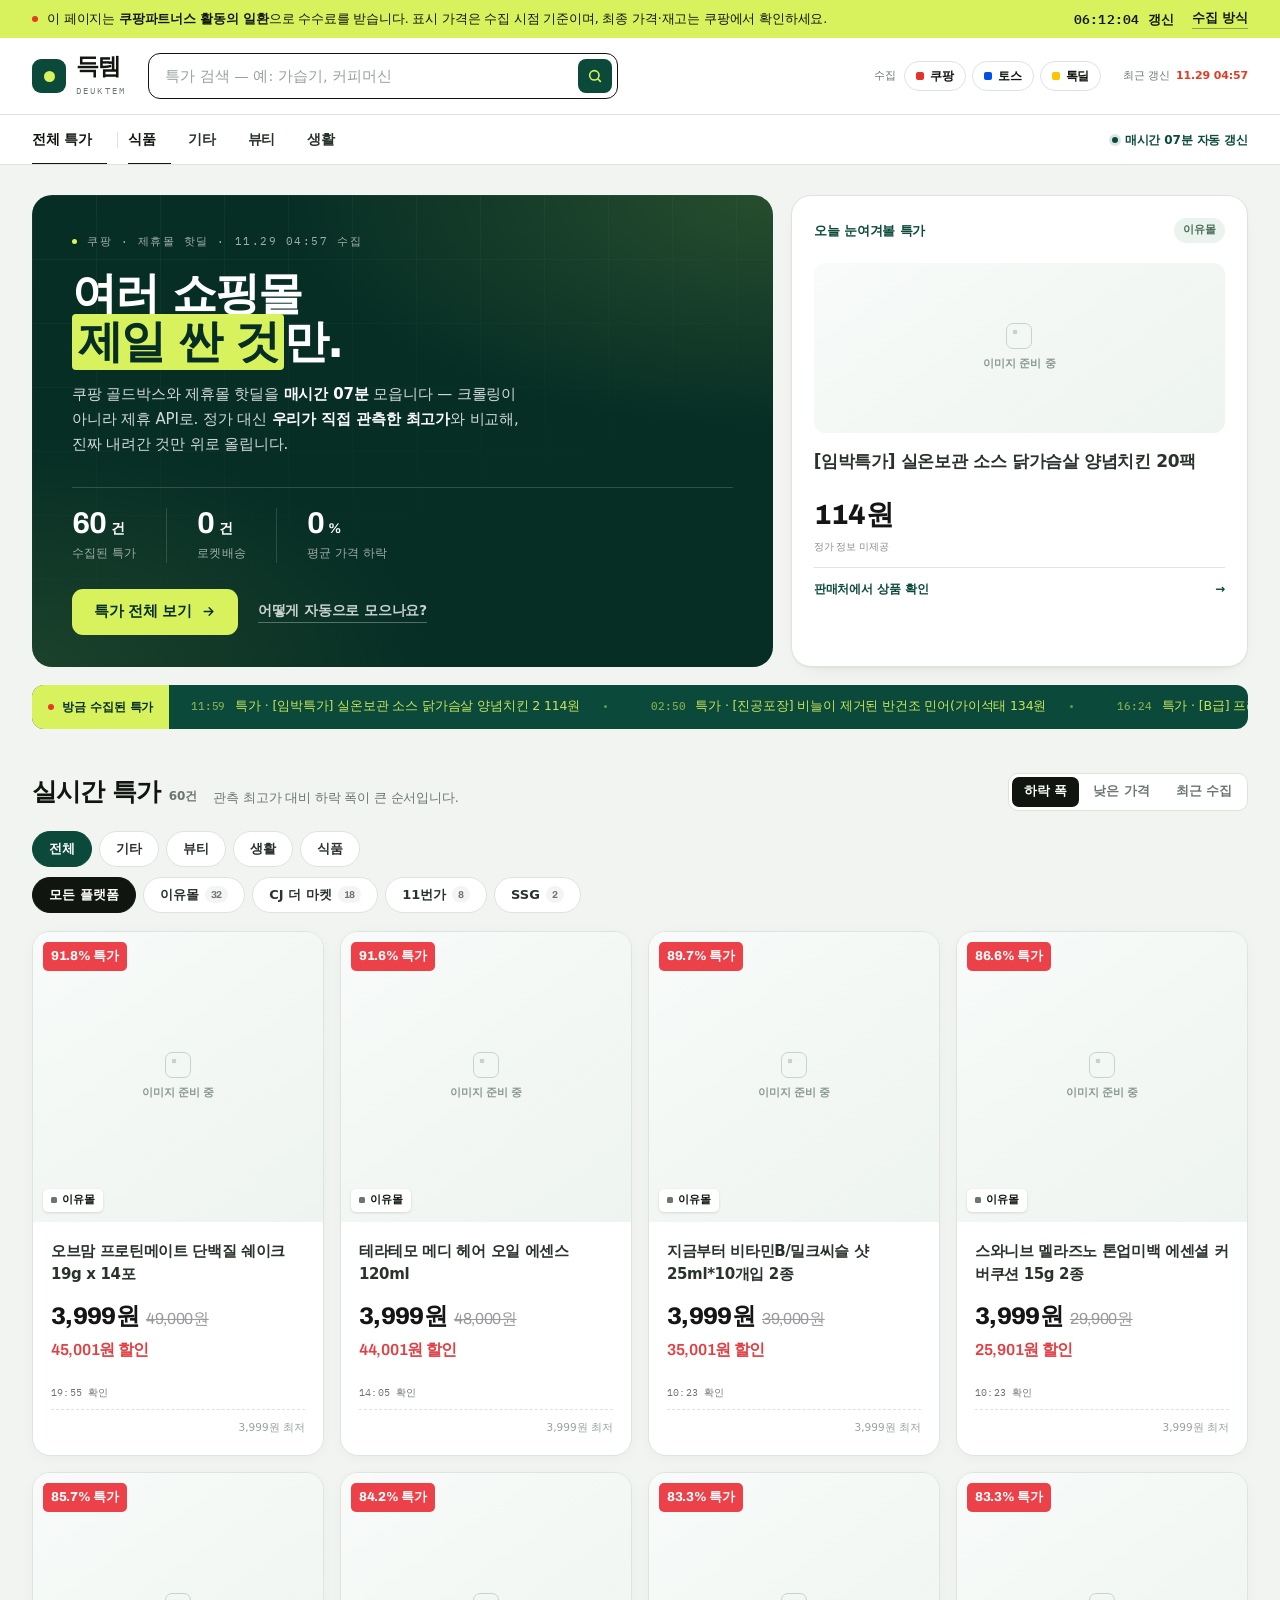
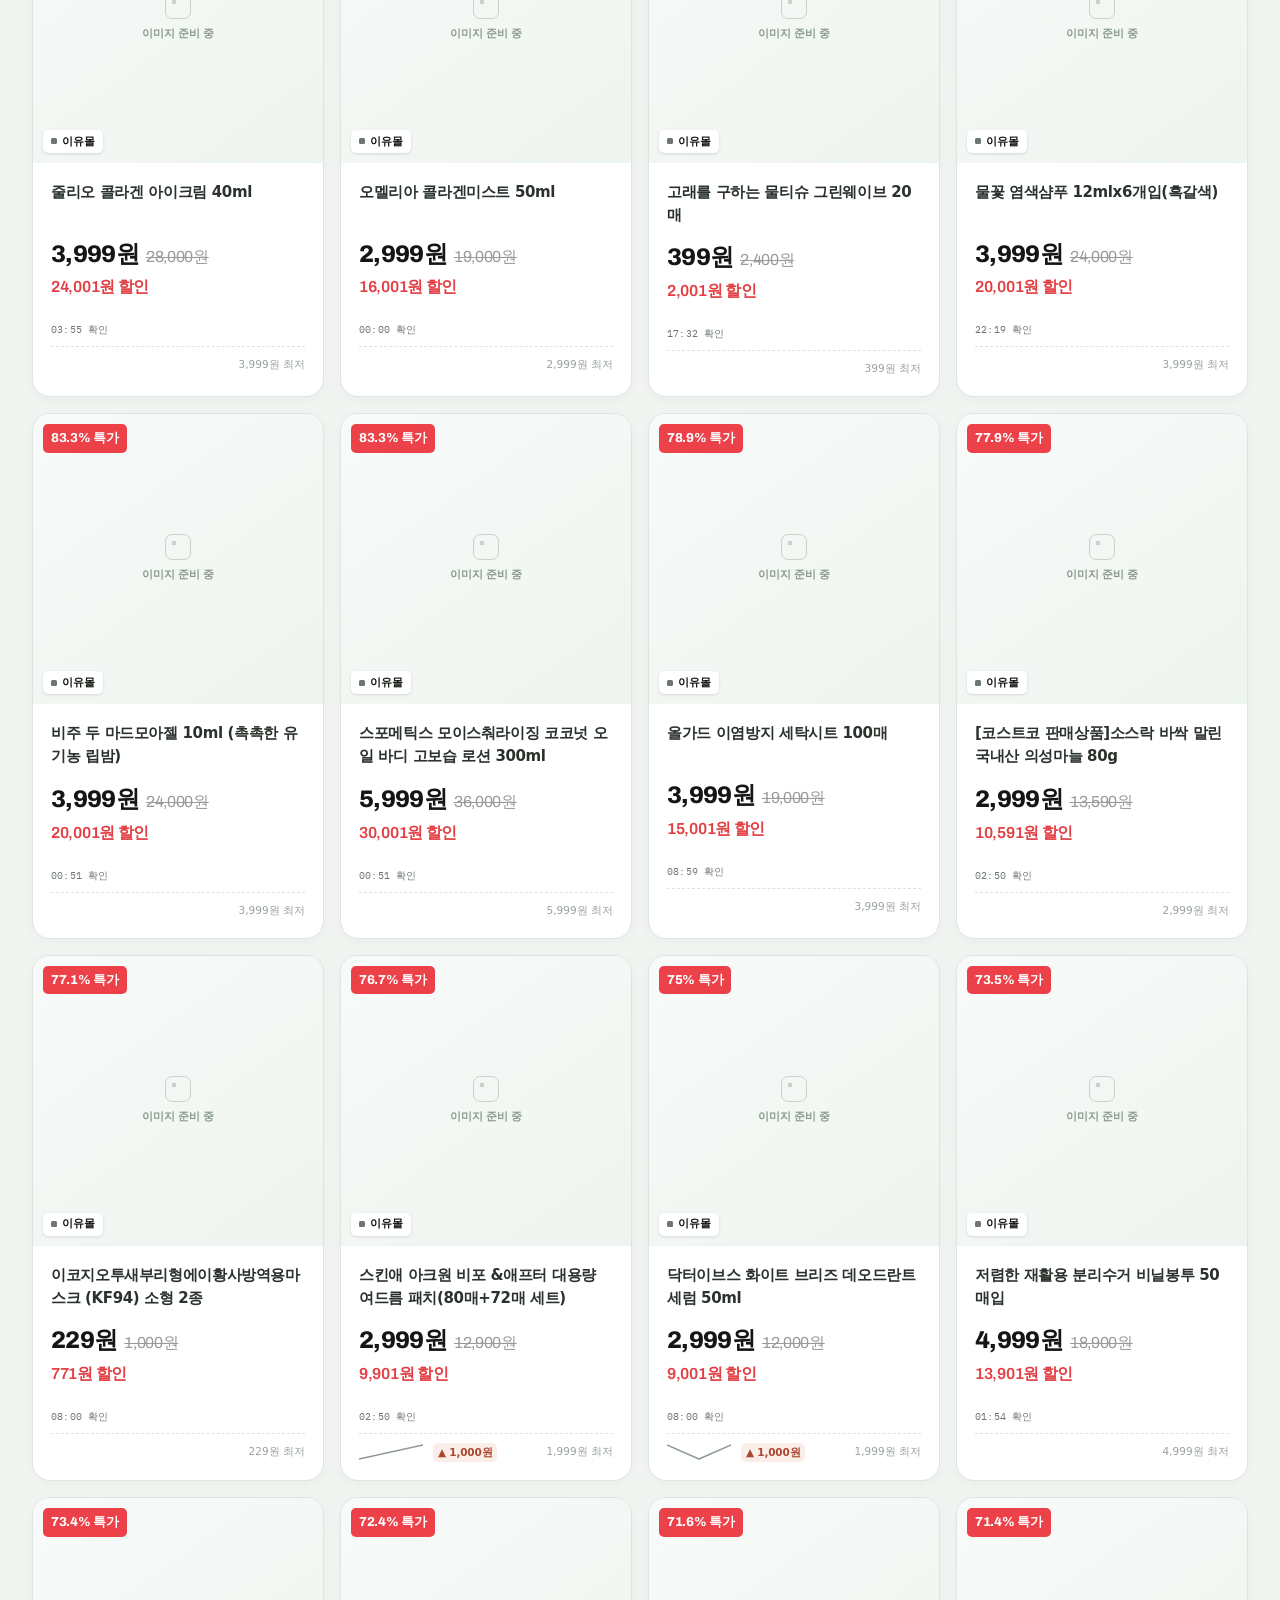
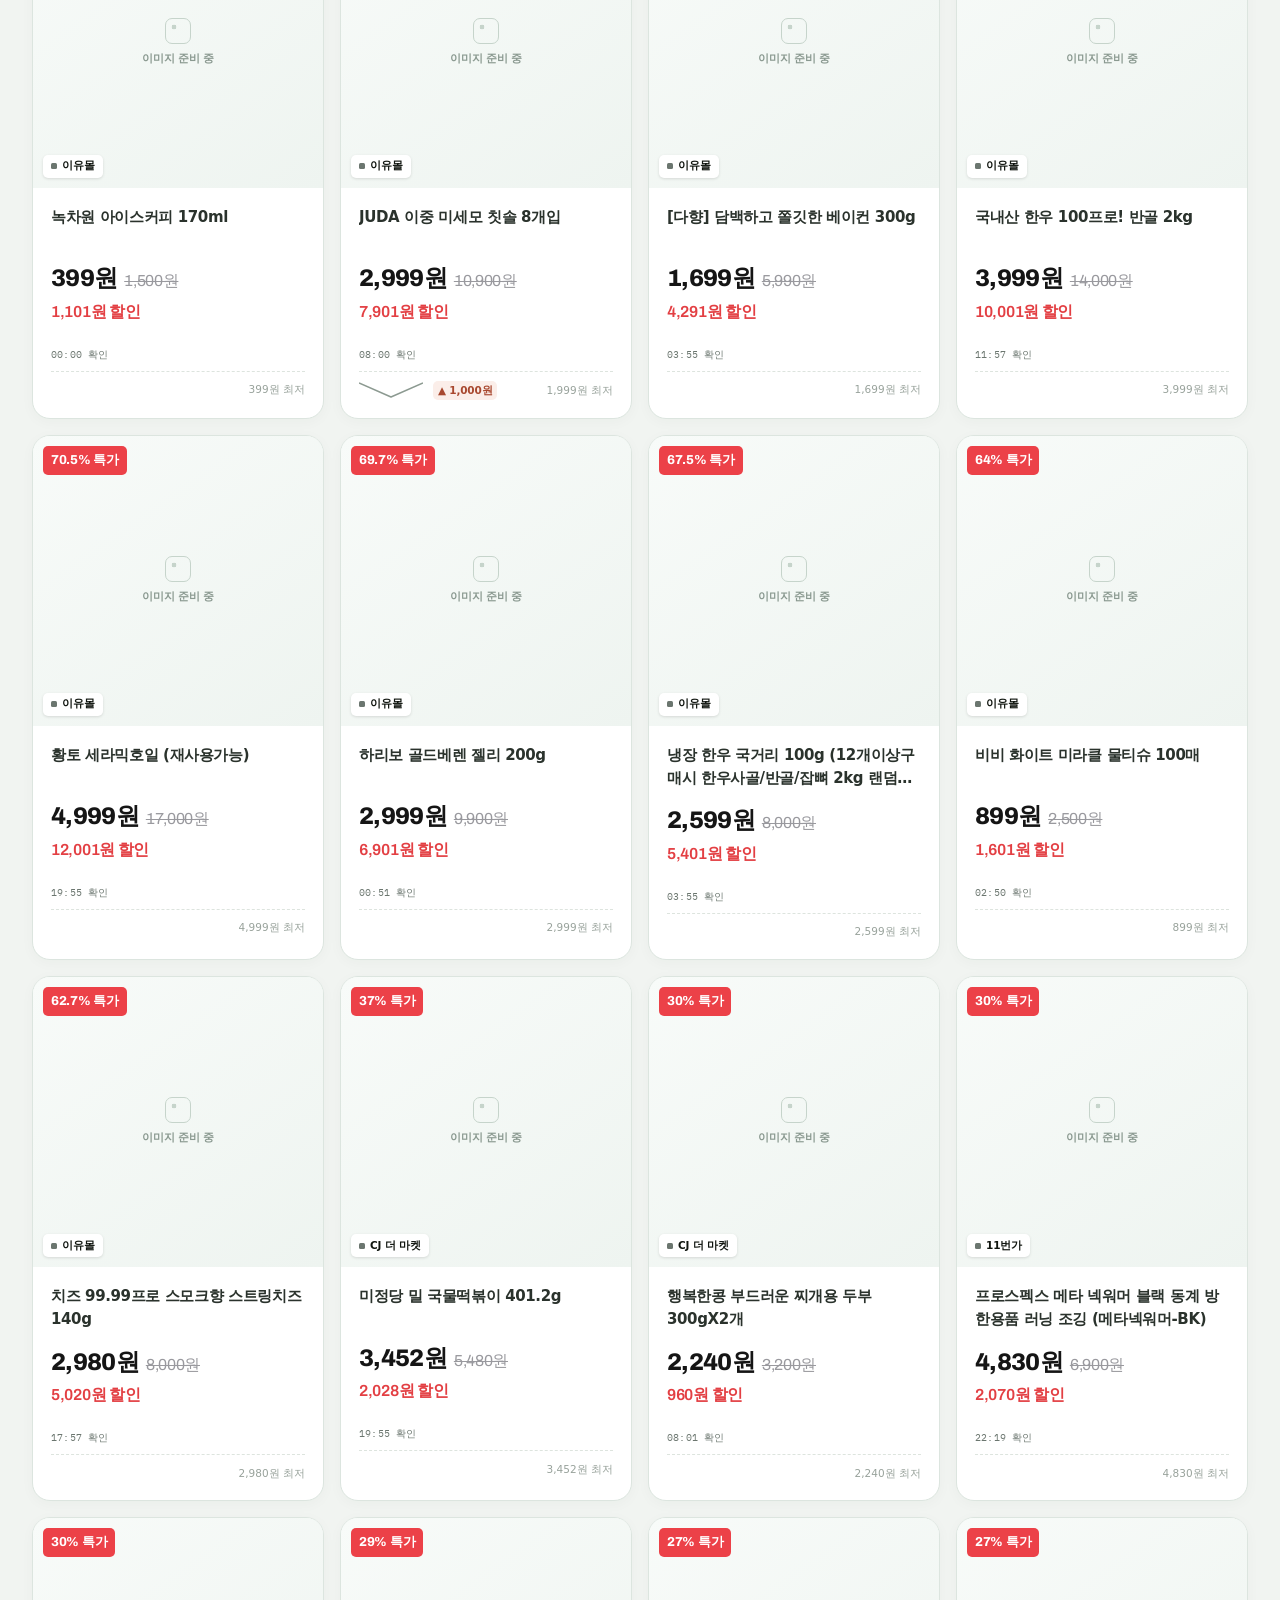
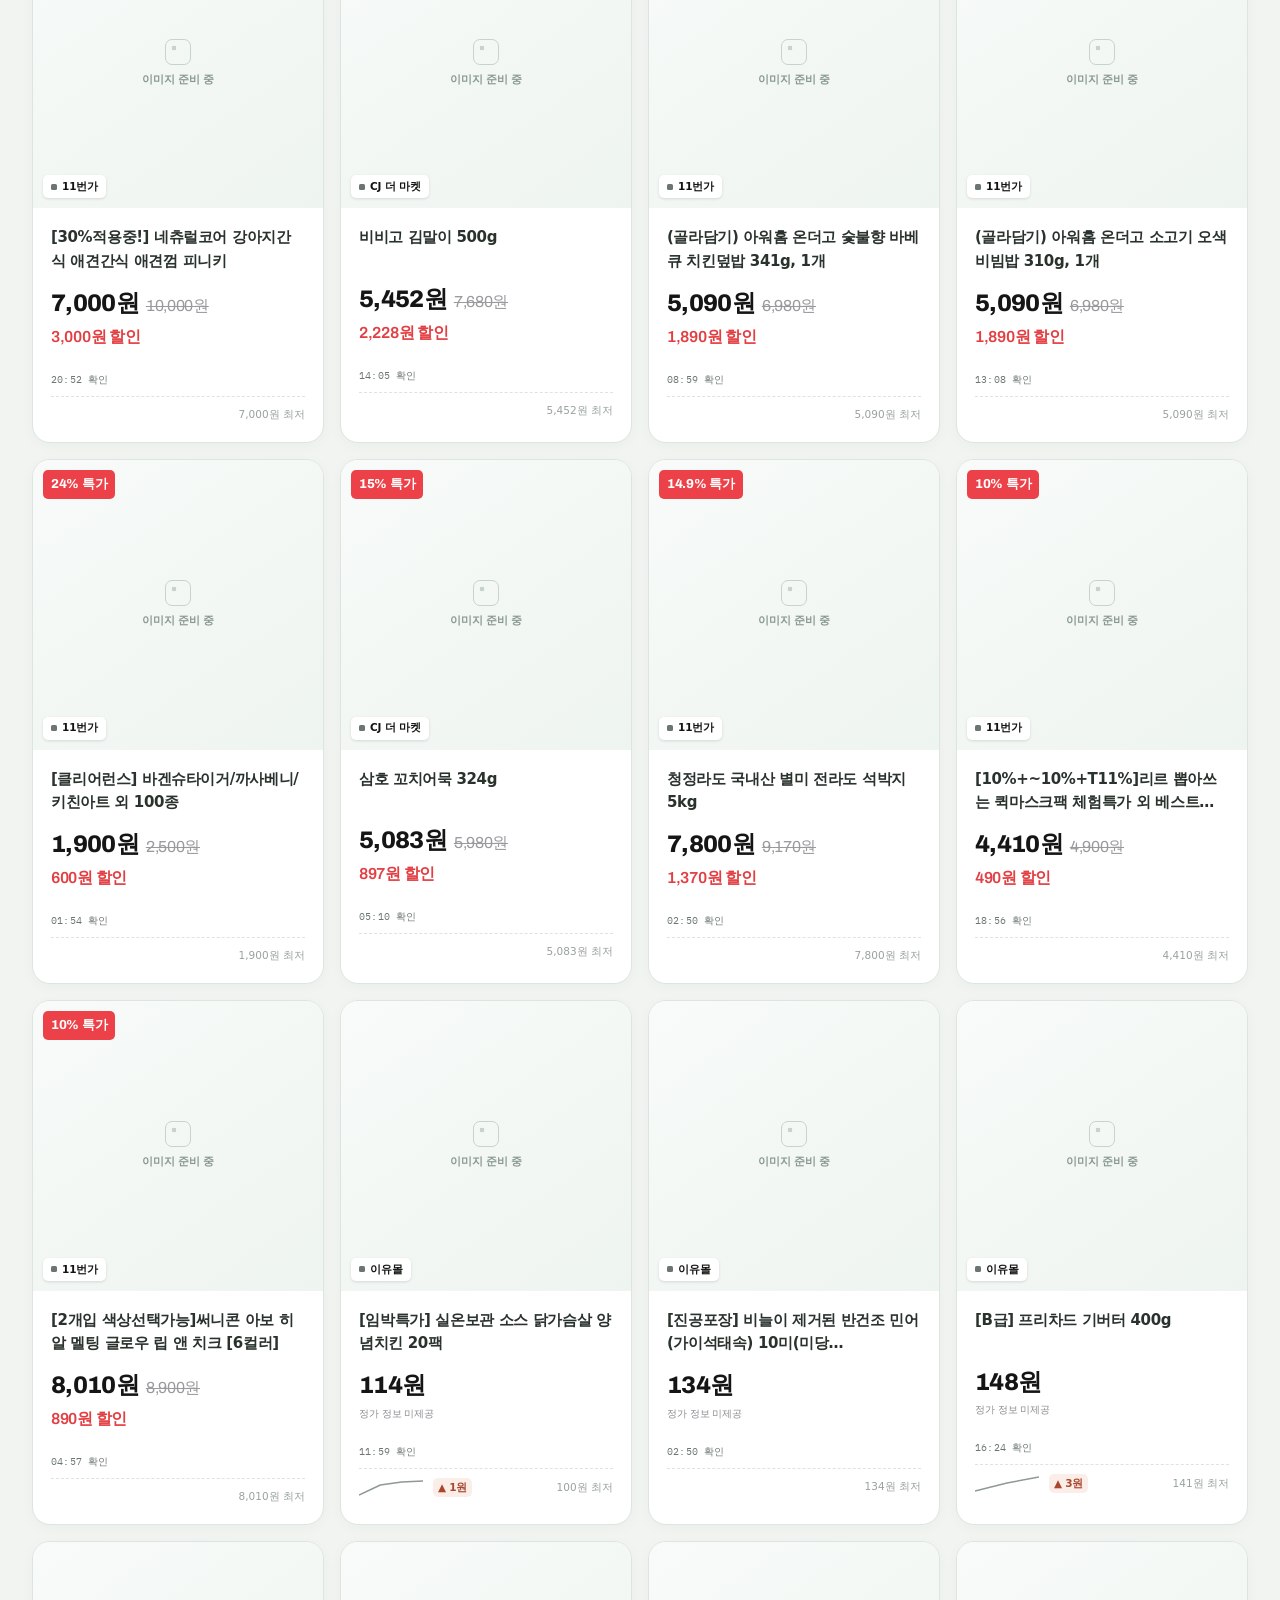
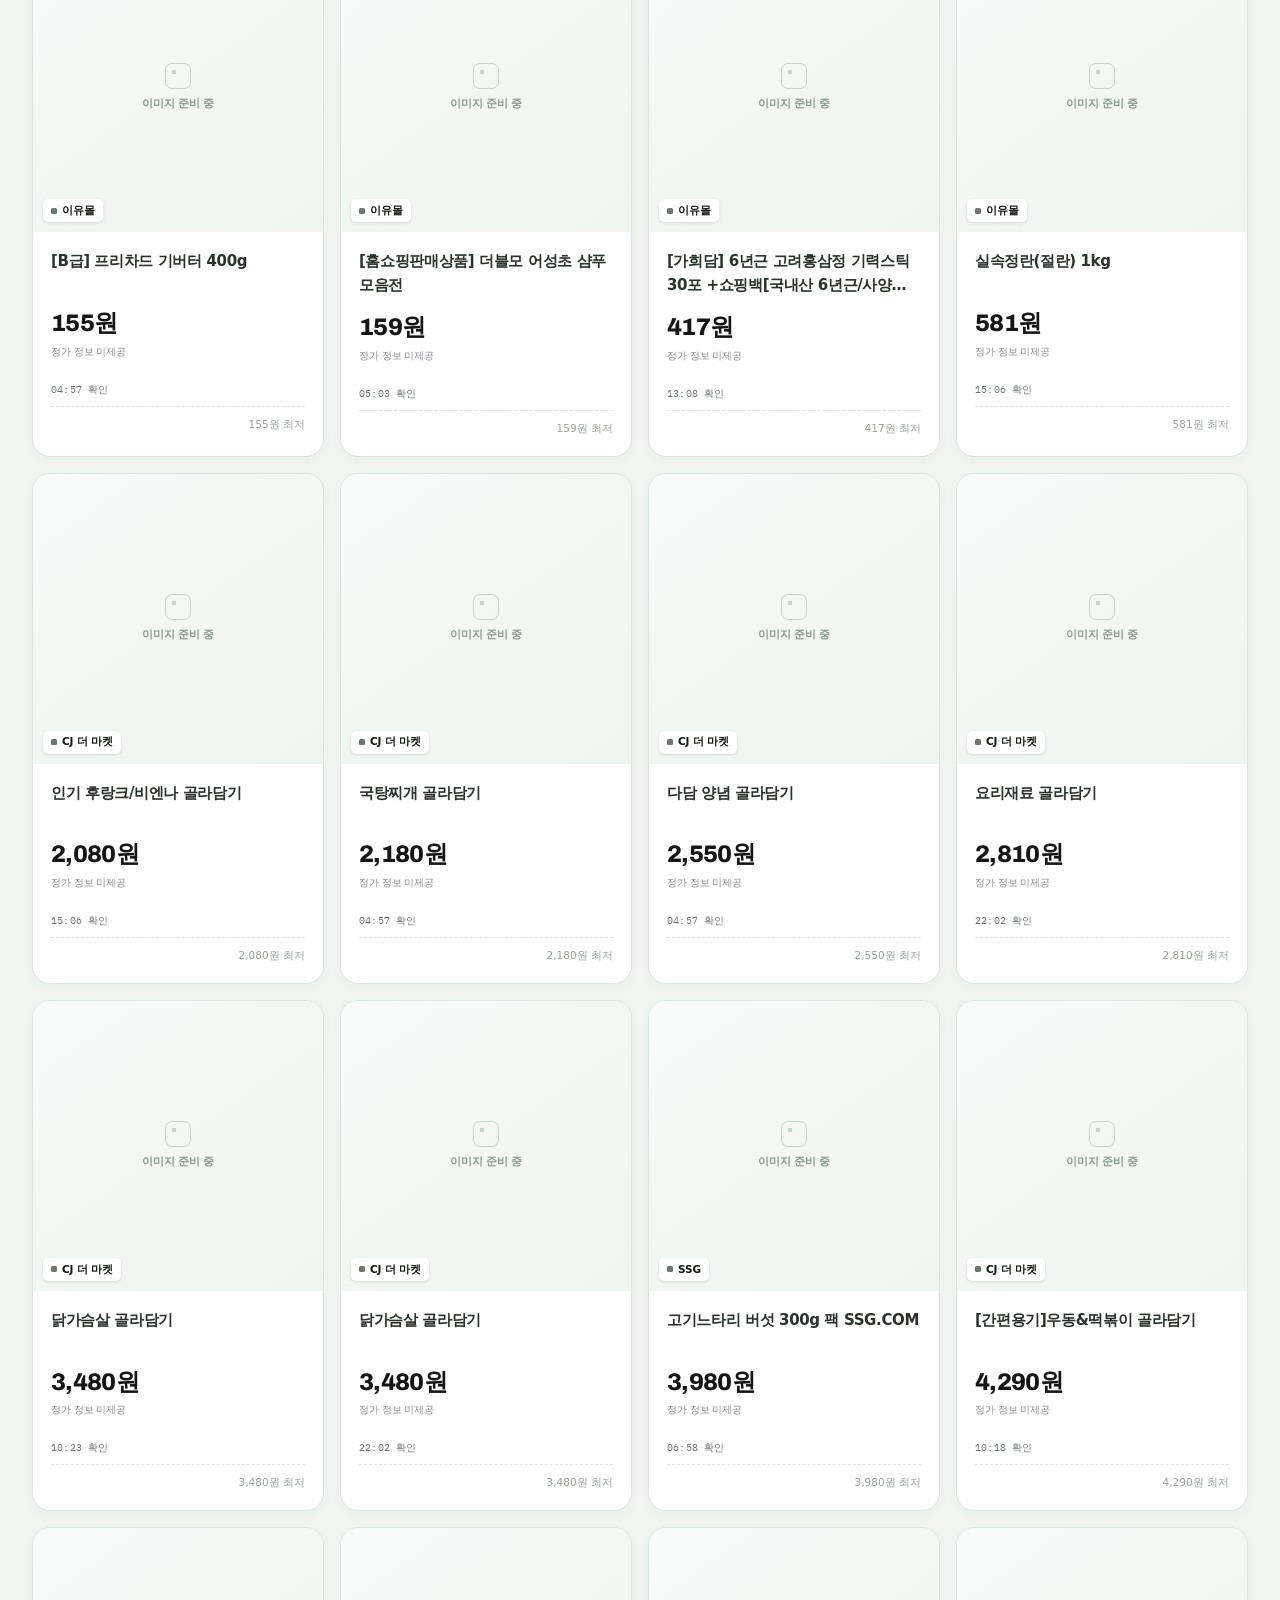
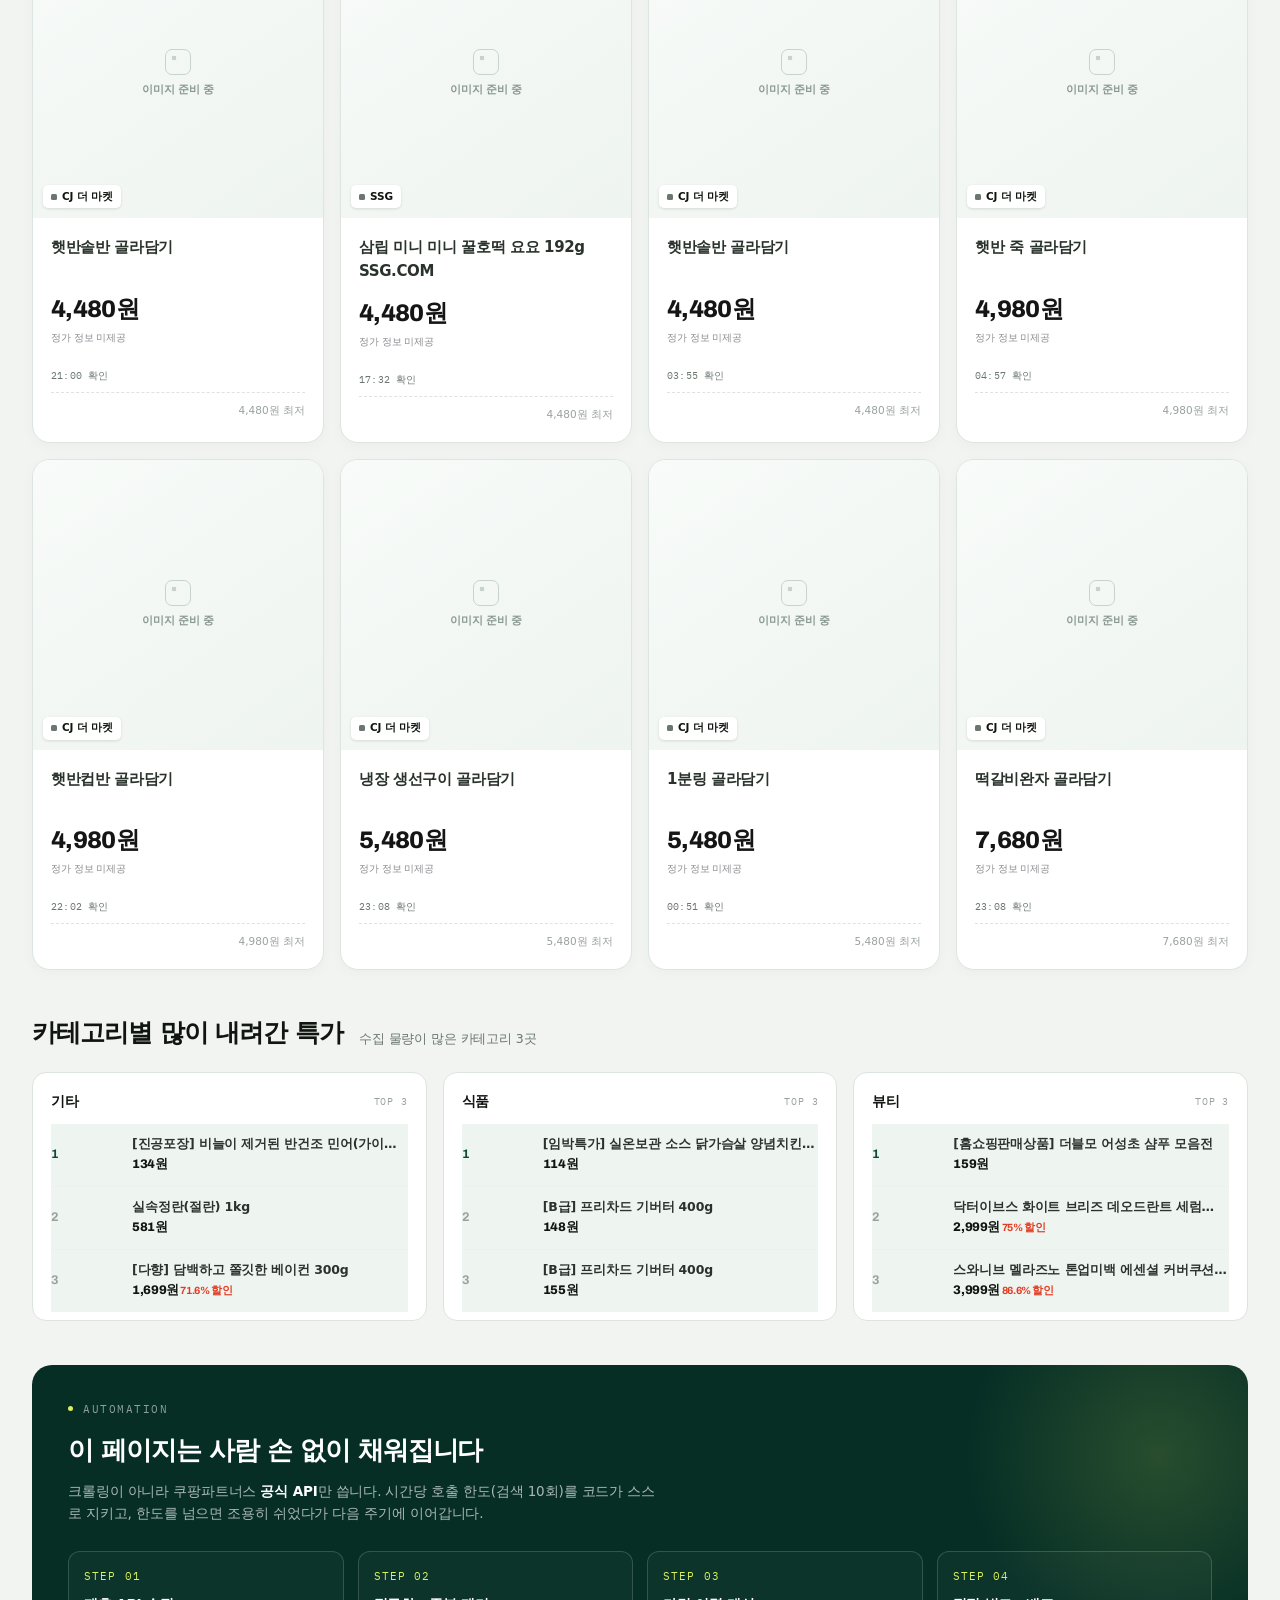
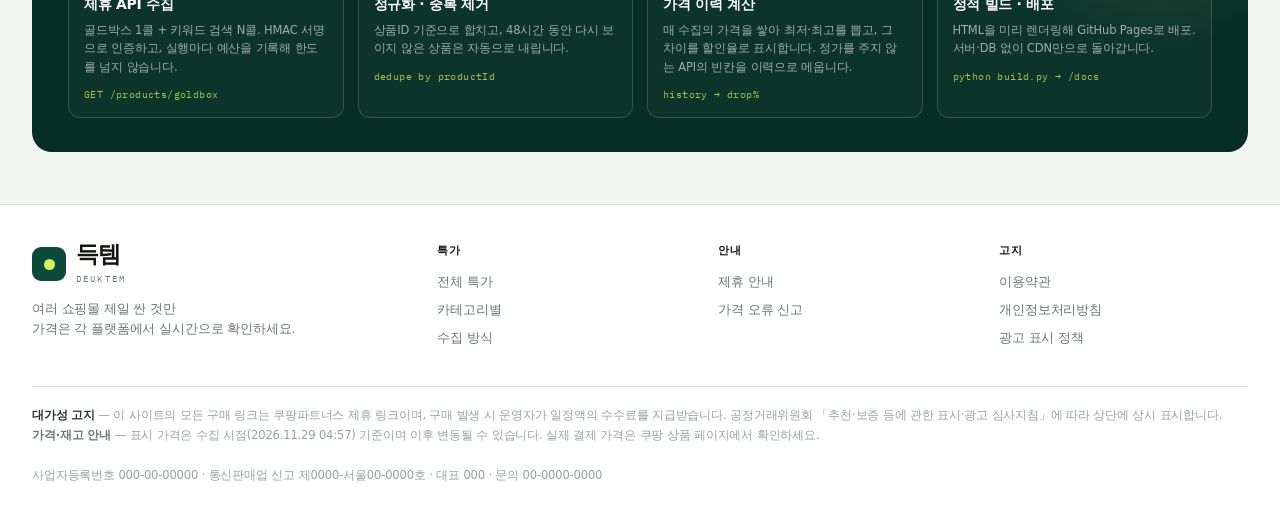
==== commit 81ebf339: "chore: 특가 갱신" ====
--- a/docs/index.html
+++ b/docs/index.html
@@ -4,14 +4,14 @@
 <meta charset="utf-8">
 <meta name="viewport" content="width=device-width, initial-scale=1">
 <title>득템 — 여러 쇼핑몰 제일 싼 것만</title>
-<meta name="description" content="쿠팡 골드박스와 여러 제휴몰 핫딜을 매시간 모아 하락 폭이 큰 특가부터 보여줍니다. 60건 · 11.29 03:55 갱신.">
+<meta name="description" content="쿠팡 골드박스와 여러 제휴몰 핫딜을 매시간 모아 하락 폭이 큰 특가부터 보여줍니다. 60건 · 11.29 04:57 갱신.">
 <link rel="canonical" href="https://doowoki1.github.io/deuktem/">
 <meta name="robots" content="index,follow,max-image-preview:large">
 <meta name="theme-color" content="#0B4A3B">
 <link rel="icon" type="image/svg+xml" href="favicon.svg">
 <link rel="apple-touch-icon" href="assets/apple-touch-icon.png">
 <meta property="og:title" content="득템 — 여러 쇼핑몰 제일 싼 것만">
-<meta property="og:description" content="쿠팡 골드박스와 여러 제휴몰 핫딜을 매시간 모아 하락 폭이 큰 특가부터 보여줍니다. 60건 · 11.29 03:55 갱신.">
+<meta property="og:description" content="쿠팡 골드박스와 여러 제휴몰 핫딜을 매시간 모아 하락 폭이 큰 특가부터 보여줍니다. 60건 · 11.29 04:57 갱신.">
 <meta property="og:type" content="website">
 <meta property="og:url" content="https://doowoki1.github.io/deuktem/">
 <meta property="og:site_name" content="득템">
@@ -22,7 +22,7 @@
 <meta property="og:image:alt" content="득템 — 여러 쇼핑몰 제일 싼 것만">
 <meta name="twitter:card" content="summary_large_image">
 <meta name="twitter:title" content="득템 — 여러 쇼핑몰 제일 싼 것만">
-<meta name="twitter:description" content="쿠팡 골드박스와 여러 제휴몰 핫딜을 매시간 모아 하락 폭이 큰 특가부터 보여줍니다. 60건 · 11.29 03:55 갱신.">
+<meta name="twitter:description" content="쿠팡 골드박스와 여러 제휴몰 핫딜을 매시간 모아 하락 폭이 큰 특가부터 보여줍니다. 60건 · 11.29 04:57 갱신.">
 <meta name="twitter:image" content="https://doowoki1.github.io/deuktem/assets/og-cover.png">
 <script type="application/ld+json">{"@context": "https://schema.org", "@graph": [{"@type": "WebSite", "name": "득템", "url": "https://doowoki1.github.io/deuktem/", "inLanguage": "ko-KR"}, {"@type": "ItemList", "name": "득템 — 여러 쇼핑몰 제일 싼 것만", "numberOfItems": 60, "itemListElement": [{"@type": "ListItem", "position": 1, "item": {"@type": "Product", "name": "[임박특가] 실온보관 소스 닭가슴살 양념치킨 20팩", "url": "https://adpick.co.kr/apis/goshopping.php?affid=6ad2b6&offer=4d9b1&url=https%3A%2F%2Fwww.eyoumall.co.kr%2Fshop%2Fgoods%2Fitem_view.php%3Fno%3D658631%26amp%253Bmode%3Devent", "offers": {"@type": "Offer", "price": "114", "priceCurrency": "KRW", "availability": "https://schema.org/InStock", "url": "https://adpick.co.kr/apis/goshopping.php?affid=6ad2b6&offer=4d9b1&url=https%3A%2F%2Fwww.eyoumall.co.kr%2Fshop%2Fgoods%2Fitem_view.php%3Fno%3D658631%26amp%253Bmode%3Devent"}}}, {"@type": "ListItem", "position": 2, "item": {"@type": "Product", "name": "[진공포장] 비늘이 제거된 반건조 민어(가이석태속) 10미(미당 100~150g)", "url": "https://adpick.co.kr/apis/goshopping.php?affid=6ad2b6&offer=4d9b1&url=https%3A%2F%2Fwww.eyoumall.co.kr%2Fshop%2Fgoods%2Fitem_view.php%3Fno%3D509782", "image": "https://eyoumall.godohosting.com/pages/asu/240311/b/141.jpg", "offers": {"@type": "Offer", "price": "134", "priceCurrency": "KRW", "availability": "https://schema.org/InStock", "url": "https://adpick.co.kr/apis/goshopping.php?affid=6ad2b6&offer=4d9b1&url=https%3A%2F%2Fwww.eyoumall.co.kr%2Fshop%2Fgoods%2Fitem_view.php%3Fno%3D509782"}}}, {"@type": "ListItem", "position": 3, "item": {"@type": "Product", "name": "[B급] 프리차드 기버터 400g", "url": "https://adpick.co.kr/apis/goshopping.php?affid=6ad2b6&offer=4d9b1&url=https%3A%2F%2Fwww.eyoumall.co.kr%2Fshop%2Fgoods%2Fitem_view.php%3Fno%3D658960%26amp%253Bmode%3Devent", "offers": {"@type": "Offer", "price": "148", "priceCurrency": "KRW", "availability": "https://schema.org/InStock", "url": "https://adpick.co.kr/apis/goshopping.php?affid=6ad2b6&offer=4d9b1&url=https%3A%2F%2Fwww.eyoumall.co.kr%2Fshop%2Fgoods%2Fitem_view.php%3Fno%3D658960%26amp%253Bmode%3Devent"}}}, {"@type": "ListItem", "position": 4, "item": {"@type": "Product", "name": "[B급] 프리차드 기버터 400g", "url": "https://adpick.co.kr/apis/goshopping.php?affid=6ad2b6&offer=4d9b1&url=https%3A%2F%2Fwww.eyoumall.co.kr%2Fshop%2Fgoods%2Fitem_view.php%3Fno%3D658960", "offers": {"@type": "Offer", "price": "155", "priceCurrency": "KRW", "availability": "https://schema.org/InStock", "url": "https://adpick.co.kr/apis/goshopping.php?affid=6ad2b6&offer=4d9b1&url=https%3A%2F%2Fwww.eyoumall.co.kr%2Fshop%2Fgoods%2Fitem_view.php%3Fno%3D658960"}}}, {"@type": "ListItem", "position": 5, "item": {"@type": "Product", "name": "[홈쇼핑판매상품] 더블모 어성초 샴푸 모음전", "url": "https://adpick.co.kr/apis/goshopping.php?affid=6ad2b6&offer=4d9b1&url=https%3A%2F%2Fwww.eyoumall.co.kr%2Fshop%2Fgoods%2Fitem_view.php%3Fno%3D347902", "offers": {"@type": "Offer", "price": "159", "priceCurrency": "KRW", "availability": "https://schema.org/InStock", "url": "https://adpick.co.kr/apis/goshopping.php?affid=6ad2b6&offer=4d9b1&url=https%3A%2F%2Fwww.eyoumall.co.kr%2Fshop%2Fgoods%2Fitem_view.php%3Fno%3D347902"}}}, {"@type": "ListItem", "position": 6, "item": {"@type": "Product", "name": "이코지오투새부리형에이황사방역용마스크 (KF94) 소형 2종", "url": "https://adpick.co.kr/apis/goshopping.php?affid=6ad2b6&offer=4d9b1&url=https%3A%2F%2Fwww.eyoumall.co.kr%2Fshop%2Fgoods%2Fitem_view.php%3Fno%3D659646", "image": "https://eyoumall.godohosting.com/pages/asu/261125/b/5.jpg", "offers": {"@type": "Offer", "price": "229", "priceCurrency": "KRW", "availability": "https://schema.org/InStock", "url": "https://adpick.co.kr/apis/goshopping.php?affid=6ad2b6&offer=4d9b1&url=https%3A%2F%2Fwww.eyoumall.co.kr%2Fshop%2Fgoods%2Fitem_view.php%3Fno%3D659646"}}}, {"@type": "ListItem", "position": 7, "item": {"@type": "Product", "name": "녹차원 아이스커피 170ml", "url": "https://adpick.co.kr/apis/goshopping.php?affid=6ad2b6&offer=4d9b1&url=https%3A%2F%2Fwww.eyoumall.co.kr%2Fshop%2Fgoods%2Fitem_view.php%3Fno%3D658556", "image": "https://eyoumall.godohosting.com/pages/asu/261113/b/11.jpg", "offers": {"@type": "Offer", "price": "399", "priceCurrency": "KRW", "availability": "https://schema.org/InStock", "url": "https://adpick.co.kr/apis/goshopping.php?affid=6ad2b6&offer=4d9b1&url=https%3A%2F%2Fwww.eyoumall.co.kr%2Fshop%2Fgoods%2Fitem_view.php%3Fno%3D658556"}}}, {"@type": "ListItem", "position": 8, "item": {"@type": "Product", "name": "고래를 구하는 물티슈 그린웨이브 20매", "url": "https://adpick.co.kr/apis/goshopping.php?affid=6ad2b6&offer=4d9b1&url=https%3A%2F%2Fwww.eyoumall.co.kr%2Fshop%2Fgoods%2Fitem_view.php%3Fno%3D658848", "image": "https://eyoumall.godohosting.com/pages/asu/261118/b/6.jpg", "offers": {"@type": "Offer", "price": "399", "priceCurrency": "KRW", "availability": "https://schema.org/InStock", "url": "https://adpick.co.kr/apis/goshopping.php?affid=6ad2b6&offer=4d9b1&url=https%3A%2F%2Fwww.eyoumall.co.kr%2Fshop%2Fgoods%2Fitem_view.php%3Fno%3D658848"}}}, {"@type": "ListItem", "position": 9, "item": {"@type": "Product", "name": "[가희담] 6년근 고려홍삼정 기력스틱 30포 +쇼핑백[국내산 6년근/사양벌꿀,영지버섯 함유](2개이상 구매가능)", "url": "https://adpick.co.kr/apis/goshopping.php?affid=6ad2b6&offer=4d9b1&url=https%3A%2F%2Fwww.eyoumall.co.kr%2Fshop%2Fgoods%2Fitem_view.php%3Fno%3D650370", "offers": {"@type": "Offer", "price": "417", "priceCurrency": "KRW", "availability": "https://schema.org/InStock", "url": "https://adpick.co.kr/apis/goshopping.php?affid=6ad2b6&offer=4d9b1&url=https%3A%2F%2Fwww.eyoumall.co.kr%2Fshop%2Fgoods%2Fitem_view.php%3Fno%3D650370"}}}, {"@type": "ListItem", "position": 10, "item": {"@type": "Product", "name": "실속정란(절란) 1kg", "url": "https://adpick.co.kr/apis/goshopping.php?affid=6ad2b6&offer=4d9b1&url=https%3A%2F%2Fwww.eyoumall.co.kr%2Fshop%2Fgoods%2Fitem_view.php%3Fno%3D973", "image": "https://eyoumall.godohosting.com/pages/asu/220218/b/100.jpg", "offers": {"@type": "Offer", "price": "581", "priceCurrency": "KRW", "availability": "https://schema.org/InStock", "url": "https://adpick.co.kr/apis/goshopping.php?affid=6ad2b6&offer=4d9b1&url=https%3A%2F%2Fwww.eyoumall.co.kr%2Fshop%2Fgoods%2Fitem_view.php%3Fno%3D973"}}}, {"@type": "ListItem", "position": 11, "item": {"@type": "Product", "name": "비비 화이트 미라클 물티슈 100매", "url": "https://adpick.co.kr/apis/goshopping.php?affid=6ad2b6&offer=4d9b1&url=https%3A%2F%2Fwww.eyoumall.co.kr%2Fshop%2Fgoods%2Fitem_view.php%3Fno%3D658860", "image": "https://eyoumall.godohosting.com/pages/asu/261118/b/18.jpg", "offers": {"@type": "Offer", "price": "899", "priceCurrency": "KRW", "availability": "https://schema.org/InStock", "url": "https://adpick.co.kr/apis/goshopping.php?affid=6ad2b6&offer=4d9b1&url=https%3A%2F%2Fwww.eyoumall.co.kr%2Fshop%2Fgoods%2Fitem_view.php%3Fno%3D658860"}}}, {"@type": "ListItem", "position": 12, "item": {"@type": "Product", "name": "[다향] 담백하고 쫄깃한 베이컨 300g", "url": "https://adpick.co.kr/apis/goshopping.php?affid=6ad2b6&offer=4d9b1&url=http%3A%2F%2Fwww.eyoumall.co.kr%2Fshop%2Fgoods%2Fitem_view.php%3Fno%3D511399", "image": "https://eyoumall.godohosting.com/pages/asu/240325/b/131-1.jpg", "offers": {"@type": "Offer", "price": "1699", "priceCurrency": "KRW", "availability": "https://schema.org/InStock", "url": "https://adpick.co.kr/apis/goshopping.php?affid=6ad2b6&offer=4d9b1&url=http%3A%2F%2Fwww.eyoumall.co.kr%2Fshop%2Fgoods%2Fitem_view.php%3Fno%3D511399"}}}, {"@type": "ListItem", "position": 13, "item": {"@type": "Product", "name": "[클리어런스] 바겐슈타이거/까사베니/키친아트 외 100종", "url": "https://adpick.co.kr/apis/goshopping.php?affid=6ad2b6&offer=c16a2&url=https%3A%2F%2Fwww.11st.co.kr%2Fproducts%2F9344168885", "image": "https://cdn.011st.com/11dims/resize/300/11src/dl/v2/1/6/8/8/8/5/YFWfP/9344168885_234036707.webp", "offers": {"@type": "Offer", "price": "1900", "priceCurrency": "KRW", "availability": "https://schema.org/InStock", "url": "https://adpick.co.kr/apis/goshopping.php?affid=6ad2b6&offer=c16a2&url=https%3A%2F%2Fwww.11st.co.kr%2Fproducts%2F9344168885"}}}, {"@type": "ListItem", "position": 14, "item": {"@type": "Product", "name": "인기 후랑크/비엔나 골라담기", "url": "https://adpick.co.kr/apis/goshopping.php?affid=6ad2b6&offer=f5ff7&url=https%3A%2F%2Fwww.cjthemarket.com%2Fpc%2Fprod%2FprodDetail%3FprdCd%3DS0005634", "image": "https://img.cjthemarket.com/images/file/product/418/20260706165429809.jpg", "offers": {"@type": "Offer", "price": "2080", "priceCurrency": "KRW", "availability": "https://schema.org/InStock", "url": "https://adpick.co.kr/apis/goshopping.php?affid=6ad2b6&offer=f5ff7&url=https%3A%2F%2Fwww.cjthemarket.com%2Fpc%2Fprod%2FprodDetail%3FprdCd%3DS0005634"}}}, {"@type": "ListItem", "position": 15, "item": {"@type": "Product", "name": "국탕찌개 골라담기", "url": "https://adpick.co.kr/apis/goshopping.php?affid=6ad2b6&offer=f5ff7&url=https%3A%2F%2Fwww.cjthemarket.com%2Fpc%2Fprod%2FprodDetail%3FprdCd%3DS0002731", "image": "https://img.cjthemarket.com/images/file/product/287/20260318111025585.jpg", "offers": {"@type": "Offer", "price": "2180", "priceCurrency": "KRW", "availability": "https://schema.org/InStock", "url": "https://adpick.co.kr/apis/goshopping.php?affid=6ad2b6&offer=f5ff7&url=https%3A%2F%2Fwww.cjthemarket.com%2Fpc%2Fprod%2FprodDetail%3FprdCd%3DS0002731"}}}, {"@type": "ListItem", "position": 16, "item": {"@type": "Product", "name": "행복한콩 부드러운 찌개용 두부 300gX2개", "url": "https://adpick.co.kr/apis/goshopping.php?affid=6ad2b6&offer=f5ff7&url=https%3A%2F%2Fwww.cjthemarket.com%2Fthe%2Fproduct%2Fproduct-main%3FprdCd%3D40167568", "image": "https://img.cjthemarket.com/images/file/product/949/20260619153911444.jpg", "offers": {"@type": "Offer", "price": "2240", "priceCurrency": "KRW", "availability": "https://schema.org/InStock", "url": "https://adpick.co.kr/apis/goshopping.php?affid=6ad2b6&offer=f5ff7&url=https%3A%2F%2Fwww.cjthemarket.com%2Fthe%2Fproduct%2Fproduct-main%3FprdCd%3D40167568"}}}, {"@type": "ListItem", "position": 17, "item": {"@type": "Product", "name": "다담 양념 골라담기", "url": "https://adpick.co.kr/apis/goshopping.php?affid=6ad2b6&offer=f5ff7&url=https%3A%2F%2Fwww.cjthemarket.com%2Fthe%2Fproduct%2Fproduct-main%3FprdCd%3DS0002552%26ctgrId%3D%26plnId%3D300001%26giftSetEvntId%3D%26areaNum%3D35", "image": "https://img.cjthemarket.com/images/file/product/336/20260318112213539.jpg", "offers": {"@type": "Offer", "price": "2550", "priceCurrency": "KRW", "availability": "https://schema.org/InStock", "url": "https://adpick.co.kr/apis/goshopping.php?affid=6ad2b6&offer=f5ff7&url=https%3A%2F%2Fwww.cjthemarket.com%2Fthe%2Fproduct%2Fproduct-main%3FprdCd%3DS0002552%26ctgrId%3D%26plnId%3D300001%26giftSetEvntId%3D%26areaNum%3D35"}}}, {"@type": "ListItem", "position": 18, "item": {"@type": "Product", "name": "냉장 한우 국거리 100g (12개이상구매시 한우사골/반골/잡뼈 2kg 랜덤증정)", "url": "https://adpick.co.kr/apis/goshopping.php?affid=6ad2b6&offer=4d9b1&url=https%3A%2F%2Fwww.eyoumall.co.kr%2Fshop%2Fgoods%2Fitem_view.php%3Fno%3D616111", "image": "https://eyoumall.godohosting.com/pages/asu/251224/b/109-1.jpg", "offers": {"@type": "Offer", "price": "2599", "priceCurrency": "KRW", "availability": "https://schema.org/InStock", "url": "https://adpick.co.kr/apis/goshopping.php?affid=6ad2b6&offer=4d9b1&url=https%3A%2F%2Fwww.eyoumall.co.kr%2Fshop%2Fgoods%2Fitem_view.php%3Fno%3D616111"}}}, {"@type": "ListItem", "position": 19, "item": {"@type": "Product", "name": "요리재료 골라담기", "url": "https://adpick.co.kr/apis/goshopping.php?affid=6ad2b6&offer=f5ff7&url=https%3A%2F%2Fwww.cjthemarket.com%2Fthe%2Fproduct%2Fproduct-main%3FprdCd%3DS0005639%26ctgrId%3D%26plnId%3D300001%26giftSetEvntId%3D%26areaNum%3D31", "image": "https://img.cjthemarket.com/images/file/product/139/20260708181533369.png", "offers": {"@type": "Offer", "price": "2810", "priceCurrency": "KRW", "availability": "https://schema.org/InStock", "url": "https://adpick.co.kr/apis/goshopping.php?affid=6ad2b6&offer=f5ff7&url=https%3A%2F%2Fwww.cjthemarket.com%2Fthe%2Fproduct%2Fproduct-main%3FprdCd%3DS0005639%26ctgrId%3D%26plnId%3D300001%26giftSetEvntId%3D%26areaNum%3D31"}}}, {"@type": "ListItem", "position": 20, "item": {"@type": "Product", "name": "치즈 99.99프로 스모크향 스트링치즈 140g", "url": "https://adpick.co.kr/apis/goshopping.php?affid=6ad2b6&offer=4d9b1&url=https%3A%2F%2Fwww.eyoumall.co.kr%2Fshop%2Fgoods%2Fitem_view.php%3Fno%3D658695", "image": "https://eyoumall.godohosting.com/pages/asu/261116/b/101.jpg", "offers": {"@type": "Offer", "price": "2980", "priceCurrency": "KRW", "availability": "https://schema.org/InStock", "url": "https://adpick.co.kr/apis/goshopping.php?affid=6ad2b6&offer=4d9b1&url=https%3A%2F%2Fwww.eyoumall.co.kr%2Fshop%2Fgoods%2Fitem_view.php%3Fno%3D658695"}}}, {"@type": "ListItem", "position": 21, "item": {"@type": "Product", "name": "닥터이브스 화이트 브리즈 데오드란트 세럼 50ml", "url": "https://adpick.co.kr/apis/goshopping.php?affid=6ad2b6&offer=4d9b1&url=https%3A%2F%2Fwww.eyoumall.co.kr%2Fshop%2Fgoods%2Fitem_view.php%3Fno%3D658700", "image": "https://eyoumall.godohosting.com/pages/asu/261116/b/17.jpg", "offers": {"@type": "Offer", "price": "2999", "priceCurrency": "KRW", "availability": "https://schema.org/InStock", "url": "https://adpick.co.kr/apis/goshopping.php?affid=6ad2b6&offer=4d9b1&url=https%3A%2F%2Fwww.eyoumall.co.kr%2Fshop%2Fgoods%2Fitem_view.php%3Fno%3D658700"}}}, {"@type": "ListItem", "position": 22, "item": {"@type": "Product", "name": "JUDA 이중 미세모 칫솔 8개입", "url": "https://adpick.co.kr/apis/goshopping.php?affid=6ad2b6&offer=4d9b1&url=https%3A%2F%2Fwww.eyoumall.co.kr%2Fshop%2Fgoods%2Fitem_view.php%3Fno%3D659333", "image": "https://eyoumall.godohosting.com/pages/asu/261120/b/15-1.jpg", "offers": {"@type": "Offer", "price": "2999", "priceCurrency": "KRW", "availability": "https://schema.org/InStock", "url": "https://adpick.co.kr/apis/goshopping.php?affid=6ad2b6&offer=4d9b1&url=https%3A%2F%2Fwww.eyoumall.co.kr%2Fshop%2Fgoods%2Fitem_view.php%3Fno%3D659333"}}}, {"@type": "ListItem", "position": 23, "item": {"@type": "Product", "name": "스킨애 아크원 비포 &애프터 대용량 여드름 패치(80매+72매 세트)", "url": "https://adpick.co.kr/apis/goshopping.php?affid=6ad2b6&offer=4d9b1&url=https%3A%2F%2Fwww.eyoumall.co.kr%2Fshop%2Fgoods%2Fitem_view.php%3Fno%3D659173", "image": "https://eyoumall.godohosting.com/pages/asu/261118/b/29.jpg", "offers": {"@type": "Offer", "price": "2999", "priceCurrency": "KRW", "availability": "https://schema.org/InStock", "url": "https://adpick.co.kr/apis/goshopping.php?affid=6ad2b6&offer=4d9b1&url=https%3A%2F%2Fwww.eyoumall.co.kr%2Fshop%2Fgoods%2Fitem_view.php%3Fno%3D659173"}}}, {"@type": "ListItem", "position": 24, "item": {"@type": "Product", "name": "[코스트코 판매상품]소스락 바싹 말린 국내산 의성마늘 80g", "url": "https://adpick.co.kr/apis/goshopping.php?affid=6ad2b6&offer=4d9b1&url=https%3A%2F%2Fwww.eyoumall.co.kr%2Fshop%2Fgoods%2Fitem_view.php%3Fno%3D655104", "image": "https://eyoumall.godohosting.com/pages/asu/261016/b/5.jpg", "offers": {"@type": "Offer", "price": "2999", "priceCurrency": "KRW", "availability": "https://schema.org/InStock", "url": "https://adpick.co.kr/apis/goshopping.php?affid=6ad2b6&offer=4d9b1&url=https%3A%2F%2Fwww.eyoumall.co.kr%2Fshop%2Fgoods%2Fitem_view.php%3Fno%3D655104"}}}, {"@type": "ListItem", "position": 25, "item": {"@type": "Product", "name": "오멜리아 콜라겐미스트 50ml", "url": "https://adpick.co.kr/apis/goshopping.php?affid=6ad2b6&offer=4d9b1&url=https%3A%2F%2Fwww.eyoumall.co.kr%2Fshop%2Fgoods%2Fitem_view.php%3Fno%3D659436", "image": "https://eyoumall.godohosting.com/pages/asu/261120/b/24.jpg", "offers": {"@type": "Offer", "price": "2999", "priceCurrency": "KRW", "availability": "https://schema.org/InStock", "url": "https://adpick.co.kr/apis/goshopping.php?affid=6ad2b6&offer=4d9b1&url=https%3A%2F%2Fwww.eyoumall.co.kr%2Fshop%2Fgoods%2Fitem_view.php%3Fno%3D659436"}}}, {"@type": "ListItem", "position": 26, "item": {"@type": "Product", "name": "하리보 골드베렌 젤리 200g", "url": "https://adpick.co.kr/apis/goshopping.php?affid=6ad2b6&offer=4d9b1&url=https%3A%2F%2Fwww.eyoumall.co.kr%2Fshop%2Fgoods%2Fitem_view.php%3Fno%3D659500", "image": "https://eyoumall.godohosting.com/pages/asu/261123/b/3.jpg", "offers": {"@type": "Offer", "price": "2999", "priceCurrency": "KRW", "availability": "https://schema.org/InStock", "url": "https://adpick.co.kr/apis/goshopping.php?affid=6ad2b6&offer=4d9b1&url=https%3A%2F%2Fwww.eyoumall.co.kr%2Fshop%2Fgoods%2Fitem_view.php%3Fno%3D659500"}}}, {"@type": "ListItem", "position": 27, "item": {"@type": "Product", "name": "미정당 밀 국물떡볶이 401.2g", "url": "https://adpick.co.kr/apis/goshopping.php?affid=6ad2b6&offer=f5ff7&url=https%3A%2F%2Fwww.cjthemarket.com%2Fpc%2Fprod%2FprodDetail%3FprdCd%3D40187662%26ctgrId%3D%26plnId%3D300001%26giftSetEvntId%3D%26areaNum%3D4", "image": "https://img.cjthemarket.com/images/file/product/839/20261110114335644.jpg", "offers": {"@type": "Offer", "price": "3452", "priceCurrency": "KRW", "availability": "https://schema.org/InStock", "url": "https://adpick.co.kr/apis/goshopping.php?affid=6ad2b6&offer=f5ff7&url=https%3A%2F%2Fwww.cjthemarket.com%2Fpc%2Fprod%2FprodDetail%3FprdCd%3D40187662%26ctgrId%3D%26plnId%3D300001%26giftSetEvntId%3D%26areaNum%3D4"}}}, {"@type": "ListItem", "position": 28, "item": {"@type": "Product", "name": "닭가슴살 골라담기", "url": "https://adpick.co.kr/apis/goshopping.php?affid=6ad2b6&offer=f5ff7&url=https%3A%2F%2Fwww.cjthemarket.com%2Fthe%2Fproduct%2Fproduct-main%3FprdCd%3DS0002450%26ctgrId%3D%26plnId%3D300001%26giftSetEvntId%3D%26areaNum%3D19", "image": "https://img.cjthemarket.com/images/file/product/997/20260511173124599.png", "offers": {"@type": "Offer", "price": "3480", "priceCurrency": "KRW", "availability": "https://schema.org/InStock", "url": "https://adpick.co.kr/apis/goshopping.php?affid=6ad2b6&offer=f5ff7&url=https%3A%2F%2Fwww.cjthemarket.com%2Fthe%2Fproduct%2Fproduct-main%3FprdCd%3DS0002450%26ctgrId%3D%26plnId%3D300001%26giftSetEvntId%3D%26areaNum%3D19"}}}, {"@type": "ListItem", "position": 29, "item": {"@type": "Product", "name": "닭가슴살 골라담기", "url": "https://adpick.co.kr/apis/goshopping.php?affid=6ad2b6&offer=f5ff7&url=https%3A%2F%2Fwww.cjthemarket.com%2Fthe%2Fproduct%2Fproduct-main%3FprdCd%3DS0002450", "image": "https://img.cjthemarket.com/images/file/product/997/20260511173124599.png", "offers": {"@type": "Offer", "price": "3480", "priceCurrency": "KRW", "availability": "https://schema.org/InStock", "url": "https://adpick.co.kr/apis/goshopping.php?affid=6ad2b6&offer=f5ff7&url=https%3A%2F%2Fwww.cjthemarket.com%2Fthe%2Fproduct%2Fproduct-main%3FprdCd%3DS0002450"}}}, {"@type": "ListItem", "position": 30, "item": {"@type": "Product", "name": "고기느타리 버섯 300g 팩  SSG.COM", "url": "https://adpick.co.kr/apis/goshopping.php?affid=6ad2b6&offer=b735e&url=http%3A%2F%2Fm.ssg.com%2Fitem%2FitemView.ssg%3FitemId%3D0000010732162", "image": "https://sitem.ssgcdn.com/62/21/73/item/0000010732162_i1_1200.jpg", "offers": {"@type": "Offer", "price": "3980", "priceCurrency": "KRW", "availability": "https://schema.org/InStock", "url": "https://adpick.co.kr/apis/goshopping.php?affid=6ad2b6&offer=b735e&url=http%3A%2F%2Fm.ssg.com%2Fitem%2FitemView.ssg%3FitemId%3D0000010732162"}}}]}]}</script>
 <link rel="preconnect" href="https://fonts.googleapis.com">
@@ -408,7 +408,7 @@
     </div>
 
     <div class="head-icons">
-      <span class="note">최근 갱신 <b>11.29 03:55</b></span>
+      <span class="note">최근 갱신 <b>11.29 04:57</b></span>
     </div>
   </div>
 
@@ -427,7 +427,7 @@
   <section class="hero">
     <div class="hero-grid">
       <div class="hero-main">
-        <div class="eyebrow"><span class="pip"></span>쿠팡 · 제휴몰 핫딜 · 11.29 03:55 수집</div>
+        <div class="eyebrow"><span class="pip"></span>쿠팡 · 제휴몰 핫딜 · 11.29 04:57 수집</div>
         <h1>여러 쇼핑몰<br><span class="hl">제일 싼 것</span>만.</h1>
         <p class="hero-sub">쿠팡 골드박스와 제휴몰 핫딜을 <b style="color:#fff">매시간 07분</b> 모읍니다 — 크롤링이 아니라 제휴 API로. 정가 대신 <b style="color:#fff">우리가 직접 관측한 최고가</b>와 비교해, 진짜 내려간 것만 위로 올립니다.</p>
 
@@ -452,7 +452,7 @@
 
     <div class="ticker" aria-hidden="true">
       <div class="lead"><i></i>방금 수집된 특가</div>
-      <div class="track" id="tickerTrack"><span><b>11:59</b>특가 · [임박특가] 실온보관 소스 닭가슴살 양념치킨 2 114원</span><span><b>02:50</b>특가 · [진공포장] 비늘이 제거된 반건조 민어(가이석태 134원</span><span><b>16:24</b>특가 · [B급] 프리차드 기버터 400g 148원</span><span><b>02:50</b>특가 · [B급] 프리차드 기버터 400g 155원</span><span><b>05:03</b>특가 · [홈쇼핑판매상품] 더블모 어성초 샴푸 모음전 159원</span><span><b>08:00</b>특가 · 이코지오투새부리형에이황사방역용마스크 (KF94) 229원</span><span><b>00:00</b>특가 · 녹차원 아이스커피 170ml 399원</span><span><b>17:32</b>특가 · 고래를 구하는 물티슈 그린웨이브 20매 399원</span><span><b>13:08</b>특가 · [가희담] 6년근 고려홍삼정 기력스틱 30포 + 417원</span><span><b>11:59</b>특가 · [임박특가] 실온보관 소스 닭가슴살 양념치킨 2 114원</span><span><b>02:50</b>특가 · [진공포장] 비늘이 제거된 반건조 민어(가이석태 134원</span><span><b>16:24</b>특가 · [B급] 프리차드 기버터 400g 148원</span><span><b>02:50</b>특가 · [B급] 프리차드 기버터 400g 155원</span><span><b>05:03</b>특가 · [홈쇼핑판매상품] 더블모 어성초 샴푸 모음전 159원</span><span><b>08:00</b>특가 · 이코지오투새부리형에이황사방역용마스크 (KF94) 229원</span><span><b>00:00</b>특가 · 녹차원 아이스커피 170ml 399원</span><span><b>17:32</b>특가 · 고래를 구하는 물티슈 그린웨이브 20매 399원</span><span><b>13:08</b>특가 · [가희담] 6년근 고려홍삼정 기력스틱 30포 + 417원</span></div>
+      <div class="track" id="tickerTrack"><span><b>11:59</b>특가 · [임박특가] 실온보관 소스 닭가슴살 양념치킨 2 114원</span><span><b>02:50</b>특가 · [진공포장] 비늘이 제거된 반건조 민어(가이석태 134원</span><span><b>16:24</b>특가 · [B급] 프리차드 기버터 400g 148원</span><span><b>04:57</b>특가 · [B급] 프리차드 기버터 400g 155원</span><span><b>05:03</b>특가 · [홈쇼핑판매상품] 더블모 어성초 샴푸 모음전 159원</span><span><b>08:00</b>특가 · 이코지오투새부리형에이황사방역용마스크 (KF94) 229원</span><span><b>00:00</b>특가 · 녹차원 아이스커피 170ml 399원</span><span><b>17:32</b>특가 · 고래를 구하는 물티슈 그린웨이브 20매 399원</span><span><b>13:08</b>특가 · [가희담] 6년근 고려홍삼정 기력스틱 30포 + 417원</span><span><b>11:59</b>특가 · [임박특가] 실온보관 소스 닭가슴살 양념치킨 2 114원</span><span><b>02:50</b>특가 · [진공포장] 비늘이 제거된 반건조 민어(가이석태 134원</span><span><b>16:24</b>특가 · [B급] 프리차드 기버터 400g 148원</span><span><b>04:57</b>특가 · [B급] 프리차드 기버터 400g 155원</span><span><b>05:03</b>특가 · [홈쇼핑판매상품] 더블모 어성초 샴푸 모음전 159원</span><span><b>08:00</b>특가 · 이코지오투새부리형에이황사방역용마스크 (KF94) 229원</span><span><b>00:00</b>특가 · 녹차원 아이스커피 170ml 399원</span><span><b>17:32</b>특가 · 고래를 구하는 물티슈 그린웨이브 20매 399원</span><span><b>13:08</b>특가 · [가희담] 6년근 고려홍삼정 기력스틱 30포 + 417원</span></div>
     </div>
   </section>
 
@@ -543,7 +543,7 @@
           <svg width="13" height="13" viewBox="0 0 24 24" fill="none" stroke-width="2.2" stroke-linecap="round" stroke-linejoin="round" aria-hidden="true"><path d="M12 16V4M12 4L7 9M12 4l5 5"/><path d="M5 14v5a1 1 0 0 0 1 1h12a1 1 0 0 0 1-1v-5"/></svg>
         </button>
       </article>
-      <article class="card" data-cat="식품" data-price="155" data-drop="0" data-ts="2026-11-29T02:50:08+09:00" data-plat="mall:이유몰">
+      <article class="card" data-cat="식품" data-price="155" data-drop="0" data-ts="2026-11-29T04:57:33+09:00" data-plat="mall:이유몰">
         <a class="card-link" href="https://adpick.co.kr/apis/goshopping.php?affid=6ad2b6&amp;offer=4d9b1&amp;url=https%3A%2F%2Fwww.eyoumall.co.kr%2Fshop%2Fgoods%2Fitem_view.php%3Fno%3D658960" target="_blank" rel="nofollow sponsored noopener" aria-label="[B급] 프리차드 기버터 400g">
           <div class="thumb">
             <span class="thumb-fallback" aria-hidden="true"><span class="tf-icon"></span>이미지 준비 중</span>
@@ -554,7 +554,7 @@
           <div class="cbody">
             <p class="ctitle">[B급] 프리차드 기버터 400g</p>
             <div class="reference-price"><div class="reference-line"><span class="reference-current num">155원</span></div><div class="reference-note">정가 정보 미제공</div></div>
-            <div class="meta"><span class="mono">02:50 확인</span></div>
+            <div class="meta"><span class="mono">04:57 확인</span></div>
             <div class="sparkrow"><svg class="sp" viewBox="0 0 96 18" aria-hidden="true"></svg><span class="sparklab">155원 최저</span></div>
           </div>
         </a>
@@ -774,7 +774,7 @@
           <svg width="13" height="13" viewBox="0 0 24 24" fill="none" stroke-width="2.2" stroke-linecap="round" stroke-linejoin="round" aria-hidden="true"><path d="M12 16V4M12 4L7 9M12 4l5 5"/><path d="M5 14v5a1 1 0 0 0 1 1h12a1 1 0 0 0 1-1v-5"/></svg>
         </button>
       </article>
-      <article class="card" data-cat="기타" data-price="2180" data-drop="0" data-ts="2026-11-28T23:08:28+09:00" data-plat="mall:CJ 더 마켓">
+      <article class="card" data-cat="기타" data-price="2180" data-drop="0" data-ts="2026-11-29T04:57:33+09:00" data-plat="mall:CJ 더 마켓">
         <a class="card-link" href="https://adpick.co.kr/apis/goshopping.php?affid=6ad2b6&amp;offer=f5ff7&amp;url=https%3A%2F%2Fwww.cjthemarket.com%2Fpc%2Fprod%2FprodDetail%3FprdCd%3DS0002731" target="_blank" rel="nofollow sponsored noopener" aria-label="국탕찌개 골라담기">
           <div class="thumb">
             <span class="thumb-fallback" aria-hidden="true"><span class="tf-icon"></span>이미지 준비 중</span>
@@ -785,7 +785,7 @@
           <div class="cbody">
             <p class="ctitle">국탕찌개 골라담기</p>
             <div class="reference-price"><div class="reference-line"><span class="reference-current num">2,180원</span></div><div class="reference-note">정가 정보 미제공</div></div>
-            <div class="meta"><span class="mono">23:08 확인</span></div>
+            <div class="meta"><span class="mono">04:57 확인</span></div>
             <div class="sparkrow"><svg class="sp" viewBox="0 0 96 18" aria-hidden="true"></svg><span class="sparklab">2,180원 최저</span></div>
           </div>
         </a>
@@ -816,7 +816,7 @@
           <svg width="13" height="13" viewBox="0 0 24 24" fill="none" stroke-width="2.2" stroke-linecap="round" stroke-linejoin="round" aria-hidden="true"><path d="M12 16V4M12 4L7 9M12 4l5 5"/><path d="M5 14v5a1 1 0 0 0 1 1h12a1 1 0 0 0 1-1v-5"/></svg>
         </button>
       </article>
-      <article class="card" data-cat="기타" data-price="2550" data-drop="0" data-ts="2026-11-29T02:50:08+09:00" data-plat="mall:CJ 더 마켓">
+      <article class="card" data-cat="기타" data-price="2550" data-drop="0" data-ts="2026-11-29T04:57:33+09:00" data-plat="mall:CJ 더 마켓">
         <a class="card-link" href="https://adpick.co.kr/apis/goshopping.php?affid=6ad2b6&amp;offer=f5ff7&amp;url=https%3A%2F%2Fwww.cjthemarket.com%2Fthe%2Fproduct%2Fproduct-main%3FprdCd%3DS0002552%26ctgrId%3D%26plnId%3D300001%26giftSetEvntId%3D%26areaNum%3D35" target="_blank" rel="nofollow sponsored noopener" aria-label="다담 양념 골라담기">
           <div class="thumb">
             <span class="thumb-fallback" aria-hidden="true"><span class="tf-icon"></span>이미지 준비 중</span>
@@ -827,7 +827,7 @@
           <div class="cbody">
             <p class="ctitle">다담 양념 골라담기</p>
             <div class="reference-price"><div class="reference-line"><span class="reference-current num">2,550원</span></div><div class="reference-note">정가 정보 미제공</div></div>
-            <div class="meta"><span class="mono">02:50 확인</span></div>
+            <div class="meta"><span class="mono">04:57 확인</span></div>
             <div class="sparkrow"><svg class="sp" viewBox="0 0 96 18" aria-hidden="true"></svg><span class="sparklab">2,550원 최저</span></div>
           </div>
         </a>
@@ -1425,7 +1425,7 @@
           <svg width="13" height="13" viewBox="0 0 24 24" fill="none" stroke-width="2.2" stroke-linecap="round" stroke-linejoin="round" aria-hidden="true"><path d="M12 16V4M12 4L7 9M12 4l5 5"/><path d="M5 14v5a1 1 0 0 0 1 1h12a1 1 0 0 0 1-1v-5"/></svg>
         </button>
       </article>
-      <article class="card" data-cat="식품" data-price="4980" data-drop="0" data-ts="2026-11-28T22:02:04+09:00" data-plat="mall:CJ 더 마켓">
+      <article class="card" data-cat="식품" data-price="4980" data-drop="0" data-ts="2026-11-29T04:57:33+09:00" data-plat="mall:CJ 더 마켓">
         <a class="card-link" href="https://adpick.co.kr/apis/goshopping.php?affid=6ad2b6&amp;offer=f5ff7&amp;url=https%3A%2F%2Fwww.cjthemarket.com%2Fthe%2Fproduct%2Fproduct-main%3FprdCd%3DS0003574%26ctgrId%3D%26plnId%3D300001%26giftSetEvntId%3D%26areaNum%3D43" target="_blank" rel="nofollow sponsored noopener" aria-label="햇반 죽 골라담기">
           <div class="thumb">
             <span class="thumb-fallback" aria-hidden="true"><span class="tf-icon"></span>이미지 준비 중</span>
@@ -1436,7 +1436,7 @@
           <div class="cbody">
             <p class="ctitle">햇반 죽 골라담기</p>
             <div class="reference-price"><div class="reference-line"><span class="reference-current num">4,980원</span></div><div class="reference-note">정가 정보 미제공</div></div>
-            <div class="meta"><span class="mono">22:02 확인</span></div>
+            <div class="meta"><span class="mono">04:57 확인</span></div>
             <div class="sparkrow"><svg class="sp" viewBox="0 0 96 18" aria-hidden="true"></svg><span class="sparklab">4,980원 최저</span></div>
           </div>
         </a>
@@ -1719,7 +1719,7 @@
           <svg width="13" height="13" viewBox="0 0 24 24" fill="none" stroke-width="2.2" stroke-linecap="round" stroke-linejoin="round" aria-hidden="true"><path d="M12 16V4M12 4L7 9M12 4l5 5"/><path d="M5 14v5a1 1 0 0 0 1 1h12a1 1 0 0 0 1-1v-5"/></svg>
         </button>
       </article>
-      <article class="card" data-cat="뷰티" data-price="8010" data-drop="10.0" data-ts="2026-11-29T03:55:03+09:00" data-plat="mall:11번가">
+      <article class="card" data-cat="뷰티" data-price="8010" data-drop="10.0" data-ts="2026-11-29T04:57:33+09:00" data-plat="mall:11번가">
         <a class="card-link" href="https://adpick.co.kr/apis/goshopping.php?affid=6ad2b6&amp;offer=c16a2&amp;url=https%3A%2F%2Fwww.11st.co.kr%2Fproducts%2F9187731829%3Fts%3D1794290645628" target="_blank" rel="nofollow sponsored noopener" aria-label="[2개입 색상선택가능]써니콘 아보 히알 멜팅 글로우 립 앤 치크 [6컬러]">
           <div class="thumb">
             <span class="thumb-fallback" aria-hidden="true"><span class="tf-icon"></span>이미지 준비 중</span>
@@ -1730,7 +1730,7 @@
           <div class="cbody">
             <p class="ctitle">[2개입 색상선택가능]써니콘 아보 히알 멜팅 글로우 립 앤 치크 [6컬러]</p>
             <div class="reference-price"><div class="reference-line"><span class="reference-current num">8,010원</span><del class="reference-original num" title="판매처 제공 정가">8,900원</del></div><div class="reference-saving num">890원 할인</div></div>
-            <div class="meta"><span class="mono">03:55 확인</span></div>
+            <div class="meta"><span class="mono">04:57 확인</span></div>
             <div class="sparkrow"><svg class="sp" viewBox="0 0 96 18" aria-hidden="true"></svg><span class="sparklab">8,010원 최저</span></div>
           </div>
         </a>
@@ -1805,14 +1805,14 @@
     </div>
     <div class="fnote">
       <span class="strong">대가성 고지</span> — 이 사이트의 모든 구매 링크는 쿠팡파트너스 제휴 링크이며, 구매 발생 시 운영자가 일정액의 수수료를 지급받습니다. 공정거래위원회 「추천·보증 등에 관한 표시·광고 심사지침」에 따라 상단에 상시 표시합니다.<br>
-      <b>가격·재고 안내</b> — 표시 가격은 수집 시점(2026.11.29 03:55) 기준이며 이후 변동될 수 있습니다. 실제 결제 가격은 쿠팡 상품 페이지에서 확인하세요.<br>
+      <b>가격·재고 안내</b> — 표시 가격은 수집 시점(2026.11.29 04:57) 기준이며 이후 변동될 수 있습니다. 실제 결제 가격은 쿠팡 상품 페이지에서 확인하세요.<br>
       <br>
       사업자등록번호 000-00-00000 · 통신판매업 신고 제0000-서울00-0000호 · 대표 000 · 문의 00-0000-0000
     </div>
   </div>
 </footer>
 
-<script type="application/json" id="deuktem-data">{"generated_at": "2026-11-29T03:55:03+09:00", "generated_at_label": "11.29 03:55", "source": "coupang-partners", "note": "", "stats": {"count": 60, "rocket": 0, "drops": 0, "avg_drop": 0, "min_price": 114, "cheapest": "[임박특가] 실온보관 소스 닭가슴살 양념치킨 20팩"}, "items": [{"id": "sdk-870d00e2bb62", "name": "[임박특가] 실온보관 소스 닭가슴살 양념치킨 20팩", "price": 114, "base_price": 114, "image": "http://www.eyoumall.co.kr/shop/img/goods658631.jpg", "url": "https://adpick.co.kr/apis/goshopping.php?affid=6ad2b6&offer=4d9b1&url=https%3A%2F%2Fwww.eyoumall.co.kr%2Fshop%2Fgoods%2Fitem_view.php%3Fno%3D658631%26amp%253Bmode%3Devent", "category": "식품", "keyword": "", "source": "adpick_sdk", "platform": "other", "platform_label": "이유몰", "mall_name": "이유몰", "commission": "2.8%", "rocket": false, "free_shipping": false, "first_seen": "2026-11-26T21:06:12+09:00", "last_seen": "2026-11-27T11:59:44+09:00", "history": [["2026-11-26T06:59:59+09:00", 100], ["2026-11-26T21:06:12+09:00", 110], ["2026-11-26T22:29:54+09:00", 113], ["2026-11-27T05:10:22+09:00", 114]], "low": 100, "high": 114, "drop": 0, "drop_pct": 0, "best_price": false}, {"id": "sdk-a9c2b991b0db", "name": "[진공포장] 비늘이 제거된 반건조 민어(가이석태속) 10미(미당 100~150g)", "price": 134, "base_price": 134, "image": "https://eyoumall.godohosting.com/pages/asu/240311/b/141.jpg", "url": "https://adpick.co.kr/apis/goshopping.php?affid=6ad2b6&offer=4d9b1&url=https%3A%2F%2Fwww.eyoumall.co.kr%2Fshop%2Fgoods%2Fitem_view.php%3Fno%3D509782", "category": "기타", "keyword": "", "source": "adpick_sdk", "platform": "other", "platform_label": "이유몰", "mall_name": "이유몰", "commission": "2.8%", "rocket": false, "free_shipping": false, "first_seen": "2026-11-28T08:00:07+09:00", "last_seen": "2026-11-29T02:50:08+09:00", "history": [["2026-11-28T06:01:51+09:00", 134]], "low": 134, "high": 134, "drop": 0, "drop_pct": 0, "best_price": true}, {"id": "sdk-516e09b8375b", "name": "[B급] 프리차드 기버터 400g", "price": 148, "base_price": 148, "image": "http://www.eyoumall.co.kr/shop/img/goods658960.jpeg", "url": "https://adpick.co.kr/apis/goshopping.php?affid=6ad2b6&offer=4d9b1&url=https%3A%2F%2Fwww.eyoumall.co.kr%2Fshop%2Fgoods%2Fitem_view.php%3Fno%3D658960%26amp%253Bmode%3Devent", "category": "식품", "keyword": "", "source": "adpick_sdk", "platform": "other", "platform_label": "이유몰", "mall_name": "이유몰", "commission": "2.8%", "rocket": false, "free_shipping": false, "first_seen": "2026-11-28T06:01:51+09:00", "last_seen": "2026-11-28T16:24:49+09:00", "history": [["2026-11-28T04:01:46+09:00", 141], ["2026-11-28T14:05:16+09:00", 145], ["2026-11-28T16:24:49+09:00", 148]], "low": 141, "high": 148, "drop": 0, "drop_pct": 0, "best_price": false}, {"id": "sdk-2b1a71232607", "name": "[B급] 프리차드 기버터 400g", "price": 155, "base_price": 155, "image": "http://www.eyoumall.co.kr/shop/img/goods658960.jpeg", "url": "https://adpick.co.kr/apis/goshopping.php?affid=6ad2b6&offer=4d9b1&url=https%3A%2F%2Fwww.eyoumall.co.kr%2Fshop%2Fgoods%2Fitem_view.php%3Fno%3D658960", "category": "식품", "keyword": "", "source": "adpick_sdk", "platform": "other", "platform_label": "이유몰", "mall_name": "이유몰", "commission": "2.8%", "rocket": false, "free_shipping": false, "first_seen": "", "last_seen": "2026-11-29T02:50:08+09:00", "history": [["2026-11-29T02:50:08+09:00", 155]], "low": 155, "high": 155, "drop": 0, "drop_pct": 0, "best_price": true}, {"id": "sdk-f423e2d3fa4c", "name": "[홈쇼핑판매상품] 더블모 어성초 샴푸 모음전", "price": 159, "base_price": 159, "image": "http://eyoumall.godohosting.com/pages/asu/210205/b/71.jpg", "url": "https://adpick.co.kr/apis/goshopping.php?affid=6ad2b6&offer=4d9b1&url=https%3A%2F%2Fwww.eyoumall.co.kr%2Fshop%2Fgoods%2Fitem_view.php%3Fno%3D347902", "category": "뷰티", "keyword": "", "source": "adpick_sdk", "platform": "other", "platform_label": "이유몰", "mall_name": "이유몰", "commission": "2.8%", "rocket": false, "free_shipping": false, "first_seen": "2026-11-25T04:02:29+09:00", "last_seen": "2026-11-28T05:03:34+09:00", "history": [["2026-11-25T02:57:45+09:00", 159]], "low": 159, "high": 159, "drop": 0, "drop_pct": 0, "best_price": true}, {"id": "sdk-2d645f3ff38c", "name": "이코지오투새부리형에이황사방역용마스크 (KF94) 소형 2종", "price": 229, "base_price": 1000, "image": "https://eyoumall.godohosting.com/pages/asu/261125/b/5.jpg", "url": "https://adpick.co.kr/apis/goshopping.php?affid=6ad2b6&offer=4d9b1&url=https%3A%2F%2Fwww.eyoumall.co.kr%2Fshop%2Fgoods%2Fitem_view.php%3Fno%3D659646", "category": "생활", "keyword": "", "source": "adpick_sdk", "platform": "other", "platform_label": "이유몰", "mall_name": "이유몰", "commission": "2.8%", "rocket": false, "free_shipping": false, "first_seen": "", "last_seen": "2026-11-28T08:00:07+09:00", "history": [["2026-11-28T08:00:07+09:00", 229]], "low": 229, "high": 229, "drop": 0, "drop_pct": 0, "best_price": true}, {"id": "sdk-e6029ec39a1c", "name": "녹차원 아이스커피 170ml", "price": 399, "base_price": 1500, "image": "https://eyoumall.godohosting.com/pages/asu/261113/b/11.jpg", "url": "https://adpick.co.kr/apis/goshopping.php?affid=6ad2b6&offer=4d9b1&url=https%3A%2F%2Fwww.eyoumall.co.kr%2Fshop%2Fgoods%2Fitem_view.php%3Fno%3D658556", "category": "식품", "keyword": "", "source": "adpick_sdk", "platform": "other", "platform_label": "이유몰", "mall_name": "이유몰", "commission": "2.8%", "rocket": false, "free_shipping": false, "first_seen": "2026-11-22T17:16:27+09:00", "last_seen": "2026-11-28T00:00:16+09:00", "history": [["2026-11-22T17:16:05+09:00", 399]], "low": 399, "high": 399, "drop": 0, "drop_pct": 0, "best_price": true}, {"id": "sdk-f94522af2a52", "name": "고래를 구하는 물티슈 그린웨이브 20매", "price": 399, "base_price": 2400, "image": "https://eyoumall.godohosting.com/pages/asu/261118/b/6.jpg", "url": "https://adpick.co.kr/apis/goshopping.php?affid=6ad2b6&offer=4d9b1&url=https%3A%2F%2Fwww.eyoumall.co.kr%2Fshop%2Fgoods%2Fitem_view.php%3Fno%3D658848", "category": "생활", "keyword": "", "source": "adpick_sdk", "platform": "other", "platform_label": "이유몰", "mall_name": "이유몰", "commission": "2.8%", "rocket": false, "free_shipping": false, "first_seen": "2026-11-23T03:52:19+09:00", "last_seen": "2026-11-27T17:32:56+09:00", "history": [["2026-11-23T00:49:41+09:00", 399]], "low": 399, "high": 399, "drop": 0, "drop_pct": 0, "best_price": true}, {"id": "sdk-75579a6295a9", "name": "[가희담] 6년근 고려홍삼정 기력스틱 30포 +쇼핑백[국내산 6년근/사양벌꿀,영지버섯 함유](2개이상 구매가능)", "price": 417, "base_price": 417, "image": "http://www.eyoumall.co.kr/shop/img/goods650370.jpg", "url": "https://adpick.co.kr/apis/goshopping.php?affid=6ad2b6&offer=4d9b1&url=https%3A%2F%2Fwww.eyoumall.co.kr%2Fshop%2Fgoods%2Fitem_view.php%3Fno%3D650370", "category": "식품", "keyword": "", "source": "adpick_sdk", "platform": "other", "platform_label": "이유몰", "mall_name": "이유몰", "commission": "2.8%", "rocket": false, "free_shipping": false, "first_seen": "2026-11-26T08:54:06+09:00", "last_seen": "2026-11-27T13:08:10+09:00", "history": [["2026-11-26T03:56:06+09:00", 417]], "low": 417, "high": 417, "drop": 0, "drop_pct": 0, "best_price": true}, {"id": "sdk-1a83c456e9b6", "name": "실속정란(절란) 1kg", "price": 581, "base_price": 581, "image": "https://eyoumall.godohosting.com/pages/asu/220218/b/100.jpg", "url": "https://adpick.co.kr/apis/goshopping.php?affid=6ad2b6&offer=4d9b1&url=https%3A%2F%2Fwww.eyoumall.co.kr%2Fshop%2Fgoods%2Fitem_view.php%3Fno%3D973", "category": "기타", "keyword": "", "source": "adpick_sdk", "platform": "other", "platform_label": "이유몰", "mall_name": "이유몰", "commission": "2.8%", "rocket": false, "free_shipping": false, "first_seen": "2026-11-28T10:18:16+09:00", "last_seen": "2026-11-28T15:06:13+09:00", "history": [["2026-11-28T08:00:07+09:00", 581]], "low": 581, "high": 581, "drop": 0, "drop_pct": 0, "best_price": true}, {"id": "sdk-f78f01a219ac", "name": "비비 화이트 미라클 물티슈 100매", "price": 899, "base_price": 2500, "image": "https://eyoumall.godohosting.com/pages/asu/261118/b/18.jpg", "url": "https://adpick.co.kr/apis/goshopping.php?affid=6ad2b6&offer=4d9b1&url=https%3A%2F%2Fwww.eyoumall.co.kr%2Fshop%2Fgoods%2Fitem_view.php%3Fno%3D658860", "category": "생활", "keyword": "", "source": "adpick_sdk", "platform": "other", "platform_label": "이유몰", "mall_name": "이유몰", "commission": "2.8%", "rocket": false, "free_shipping": false, "first_seen": "2026-11-25T10:18:04+09:00", "last_seen": "2026-11-29T02:50:08+09:00", "history": [["2026-11-25T05:07:18+09:00", 899]], "low": 899, "high": 899, "drop": 0, "drop_pct": 0, "best_price": true}, {"id": "sdk-8355c6051321", "name": "[다향] 담백하고 쫄깃한 베이컨 300g", "price": 1699, "base_price": 5990, "image": "https://eyoumall.godohosting.com/pages/asu/240325/b/131-1.jpg", "url": "https://adpick.co.kr/apis/goshopping.php?affid=6ad2b6&offer=4d9b1&url=http%3A%2F%2Fwww.eyoumall.co.kr%2Fshop%2Fgoods%2Fitem_view.php%3Fno%3D511399", "category": "기타", "keyword": "", "source": "adpick_sdk", "platform": "other", "platform_label": "이유몰", "mall_name": "이유몰", "commission": "2.8%", "rocket": false, "free_shipping": false, "first_seen": "2026-11-27T17:32:56+09:00", "last_seen": "2026-11-29T03:55:03+09:00", "history": [["2026-11-27T15:08:11+09:00", 1699]], "low": 1699, "high": 1699, "drop": 0, "drop_pct": 0, "best_price": true}, {"id": "sdk-ff05c39bdf84", "name": "[클리어런스] 바겐슈타이거/까사베니/키친아트 외 100종", "price": 1900, "base_price": 2500, "image": "https://cdn.011st.com/11dims/resize/300/11src/dl/v2/1/6/8/8/8/5/YFWfP/9344168885_234036707.webp", "url": "https://adpick.co.kr/apis/goshopping.php?affid=6ad2b6&offer=c16a2&url=https%3A%2F%2Fwww.11st.co.kr%2Fproducts%2F9344168885", "category": "기타", "keyword": "", "source": "adpick_sdk", "platform": "other", "platform_label": "11번가", "mall_name": "11번가", "commission": "최대 2.1%", "rocket": false, "free_shipping": false, "first_seen": "", "last_seen": "2026-11-29T01:54:19+09:00", "history": [["2026-11-29T01:54:19+09:00", 1900]], "low": 1900, "high": 1900, "drop": 0, "drop_pct": 0, "best_price": true}, {"id": "sdk-1f732d82989d", "name": "인기 후랑크/비엔나 골라담기", "price": 2080, "base_price": 2080, "image": "https://img.cjthemarket.com/images/file/product/418/20260706165429809.jpg", "url": "https://adpick.co.kr/apis/goshopping.php?affid=6ad2b6&offer=f5ff7&url=https%3A%2F%2Fwww.cjthemarket.com%2Fpc%2Fprod%2FprodDetail%3FprdCd%3DS0005634", "category": "기타", "keyword": "", "source": "adpick_sdk", "platform": "other", "platform_label": "CJ 더 마켓", "mall_name": "CJ 더 마켓", "commission": "1.6%", "rocket": false, "free_shipping": false, "first_seen": "2026-11-26T02:10:23+09:00", "last_seen": "2026-11-28T15:06:13+09:00", "history": [["2026-11-25T21:06:54+09:00", 2080]], "low": 2080, "high": 2080, "drop": 0, "drop_pct": 0, "best_price": true}, {"id": "sdk-2137b1b29c13", "name": "국탕찌개 골라담기", "price": 2180, "base_price": 2180, "image": "https://img.cjthemarket.com/images/file/product/287/20260318111025585.jpg", "url": "https://adpick.co.kr/apis/goshopping.php?affid=6ad2b6&offer=f5ff7&url=https%3A%2F%2Fwww.cjthemarket.com%2Fpc%2Fprod%2FprodDetail%3FprdCd%3DS0002731", "category": "기타", "keyword": "", "source": "adpick_sdk", "platform": "other", "platform_label": "CJ 더 마켓", "mall_name": "CJ 더 마켓", "commission": "1.6%", "rocket": false, "free_shipping": false, "first_seen": "2026-11-26T08:54:06+09:00", "last_seen": "2026-11-28T23:08:28+09:00", "history": [["2026-11-26T02:10:23+09:00", 2180]], "low": 2180, "high": 2180, "drop": 0, "drop_pct": 0, "best_price": true}, {"id": "sdk-55efe16e5a01", "name": "행복한콩 부드러운 찌개용 두부 300gX2개", "price": 2240, "base_price": 3200, "image": "https://img.cjthemarket.com/images/file/product/949/20260619153911444.jpg", "url": "https://adpick.co.kr/apis/goshopping.php?affid=6ad2b6&offer=f5ff7&url=https%3A%2F%2Fwww.cjthemarket.com%2Fthe%2Fproduct%2Fproduct-main%3FprdCd%3D40167568", "category": "기타", "keyword": "", "source": "adpick_sdk", "platform": "other", "platform_label": "CJ 더 마켓", "mall_name": "CJ 더 마켓", "commission": "1.6%", "rocket": false, "free_shipping": false, "first_seen": "2026-11-27T08:01:58+09:00", "last_seen": "2026-11-27T08:01:58+09:00", "history": [["2026-11-27T05:10:22+09:00", 2240]], "low": 2240, "high": 2240, "drop": 0, "drop_pct": 0, "best_price": true}, {"id": "sdk-e1e07fbfa6e6", "name": "다담 양념 골라담기", "price": 2550, "base_price": 2550, "image": "https://img.cjthemarket.com/images/file/product/336/20260318112213539.jpg", "url": "https://adpick.co.kr/apis/goshopping.php?affid=6ad2b6&offer=f5ff7&url=https%3A%2F%2Fwww.cjthemarket.com%2Fthe%2Fproduct%2Fproduct-main%3FprdCd%3DS0002552%26ctgrId%3D%26plnId%3D300001%26giftSetEvntId%3D%26areaNum%3D35", "category": "기타", "keyword": "", "source": "adpick_sdk", "platform": "other", "platform_label": "CJ 더 마켓", "mall_name": "CJ 더 마켓", "commission": "1.6%", "rocket": false, "free_shipping": false, "first_seen": "2026-11-25T22:33:44+09:00", "last_seen": "2026-11-29T02:50:08+09:00", "history": [["2026-11-25T08:00:42+09:00", 2550]], "low": 2550, "high": 2550, "drop": 0, "drop_pct": 0, "best_price": true}, {"id": "sdk-d2b56e681974", "name": "냉장 한우 국거리 100g (12개이상구매시 한우사골/반골/잡뼈 2kg 랜덤증정)", "price": 2599, "base_price": 8000, "image": "https://eyoumall.godohosting.com/pages/asu/251224/b/109-1.jpg", "url": "https://adpick.co.kr/apis/goshopping.php?affid=6ad2b6&offer=4d9b1&url=https%3A%2F%2Fwww.eyoumall.co.kr%2Fshop%2Fgoods%2Fitem_view.php%3Fno%3D616111", "category": "기타", "keyword": "", "source": "adpick_sdk", "platform": "other", "platform_label": "이유몰", "mall_name": "이유몰", "commission": "2.8%", "rocket": false, "free_shipping": false, "first_seen": "2026-11-22T17:00:13+09:00", "last_seen": "2026-11-29T03:55:03+09:00", "history": [["2026-11-22T16:40:46+09:00", 2599]], "low": 2599, "high": 2599, "drop": 0, "drop_pct": 0, "best_price": true}, {"id": "sdk-787879dbf144", "name": "요리재료 골라담기", "price": 2810, "base_price": 2810, "image": "https://img.cjthemarket.com/images/file/product/139/20260708181533369.png", "url": "https://adpick.co.kr/apis/goshopping.php?affid=6ad2b6&offer=f5ff7&url=https%3A%2F%2Fwww.cjthemarket.com%2Fthe%2Fproduct%2Fproduct-main%3FprdCd%3DS0005639%26ctgrId%3D%26plnId%3D300001%26giftSetEvntId%3D%26areaNum%3D31", "category": "기타", "keyword": "", "source": "adpick_sdk", "platform": "other", "platform_label": "CJ 더 마켓", "mall_name": "CJ 더 마켓", "commission": "1.6%", "rocket": false, "free_shipping": false, "first_seen": "2026-11-25T08:53:35+09:00", "last_seen": "2026-11-28T22:02:04+09:00", "history": [["2026-11-25T08:00:42+09:00", 2810]], "low": 2810, "high": 2810, "drop": 0, "drop_pct": 0, "best_price": true}, {"id": "sdk-4cd36cea70a4", "name": "치즈 99.99프로 스모크향 스트링치즈 140g", "price": 2980, "base_price": 8000, "image": "https://eyoumall.godohosting.com/pages/asu/261116/b/101.jpg", "url": "https://adpick.co.kr/apis/goshopping.php?affid=6ad2b6&offer=4d9b1&url=https%3A%2F%2Fwww.eyoumall.co.kr%2Fshop%2Fgoods%2Fitem_view.php%3Fno%3D658695", "category": "기타", "keyword": "", "source": "adpick_sdk", "platform": "other", "platform_label": "이유몰", "mall_name": "이유몰", "commission": "2.8%", "rocket": false, "free_shipping": false, "first_seen": "2026-11-22T16:40:46+09:00", "last_seen": "2026-11-28T17:57:21+09:00", "history": [["2026-11-22T15:41:25+09:00", 2980]], "low": 2980, "high": 2980, "drop": 0, "drop_pct": 0, "best_price": true}, {"id": "sdk-762a096fc9d3", "name": "닥터이브스 화이트 브리즈 데오드란트 세럼 50ml", "price": 2999, "base_price": 12000, "image": "https://eyoumall.godohosting.com/pages/asu/261116/b/17.jpg", "url": "https://adpick.co.kr/apis/goshopping.php?affid=6ad2b6&offer=4d9b1&url=https%3A%2F%2Fwww.eyoumall.co.kr%2Fshop%2Fgoods%2Fitem_view.php%3Fno%3D658700", "category": "뷰티", "keyword": "", "source": "adpick_sdk", "platform": "other", "platform_label": "이유몰", "mall_name": "이유몰", "commission": "2.8%", "rocket": false, "free_shipping": false, "first_seen": "2026-11-24T08:55:29+09:00", "last_seen": "2026-11-28T08:00:07+09:00", "history": [["2026-11-23T19:17:46+09:00", 2999], ["2026-11-26T14:19:34+09:00", 1999], ["2026-11-27T13:08:10+09:00", 2999]], "low": 1999, "high": 2999, "drop": 0, "drop_pct": 0, "best_price": false}, {"id": "sdk-6624fa73889b", "name": "JUDA 이중 미세모 칫솔 8개입", "price": 2999, "base_price": 10900, "image": "https://eyoumall.godohosting.com/pages/asu/261120/b/15-1.jpg", "url": "https://adpick.co.kr/apis/goshopping.php?affid=6ad2b6&offer=4d9b1&url=https%3A%2F%2Fwww.eyoumall.co.kr%2Fshop%2Fgoods%2Fitem_view.php%3Fno%3D659333", "category": "기타", "keyword": "", "source": "adpick_sdk", "platform": "other", "platform_label": "이유몰", "mall_name": "이유몰", "commission": "2.8%", "rocket": false, "free_shipping": false, "first_seen": "2026-11-24T00:08:48+09:00", "last_seen": "2026-11-28T08:00:07+09:00", "history": [["2026-11-23T22:23:42+09:00", 2999], ["2026-11-26T16:24:25+09:00", 1999], ["2026-11-27T02:58:54+09:00", 2999]], "low": 1999, "high": 2999, "drop": 0, "drop_pct": 0, "best_price": false}, {"id": "sdk-1dc20c6c6f81", "name": "스킨애 아크원 비포 &애프터 대용량 여드름 패치(80매+72매 세트)", "price": 2999, "base_price": 12900, "image": "https://eyoumall.godohosting.com/pages/asu/261118/b/29.jpg", "url": "https://adpick.co.kr/apis/goshopping.php?affid=6ad2b6&offer=4d9b1&url=https%3A%2F%2Fwww.eyoumall.co.kr%2Fshop%2Fgoods%2Fitem_view.php%3Fno%3D659173", "category": "기타", "keyword": "", "source": "adpick_sdk", "platform": "other", "platform_label": "이유몰", "mall_name": "이유몰", "commission": "2.8%", "rocket": false, "free_shipping": false, "first_seen": "2026-11-24T21:02:19+09:00", "last_seen": "2026-11-29T02:50:08+09:00", "history": [["2026-11-24T07:57:33+09:00", 1999], ["2026-11-24T21:02:19+09:00", 2999]], "low": 1999, "high": 2999, "drop": 0, "drop_pct": 0, "best_price": false}, {"id": "sdk-22a081ee47d7", "name": "[코스트코 판매상품]소스락 바싹 말린 국내산 의성마늘 80g", "price": 2999, "base_price": 13590, "image": "https://eyoumall.godohosting.com/pages/asu/261016/b/5.jpg", "url": "https://adpick.co.kr/apis/goshopping.php?affid=6ad2b6&offer=4d9b1&url=https%3A%2F%2Fwww.eyoumall.co.kr%2Fshop%2Fgoods%2Fitem_view.php%3Fno%3D655104", "category": "기타", "keyword": "", "source": "adpick_sdk", "platform": "other", "platform_label": "이유몰", "mall_name": "이유몰", "commission": "2.8%", "rocket": false, "free_shipping": false, "first_seen": "2026-11-24T02:07:53+09:00", "last_seen": "2026-11-29T02:50:08+09:00", "history": [["2026-11-23T17:41:05+09:00", 2999]], "low": 2999, "high": 2999, "drop": 0, "drop_pct": 0, "best_price": true}, {"id": "sdk-e1a844ec9f89", "name": "오멜리아 콜라겐미스트 50ml", "price": 2999, "base_price": 19000, "image": "https://eyoumall.godohosting.com/pages/asu/261120/b/24.jpg", "url": "https://adpick.co.kr/apis/goshopping.php?affid=6ad2b6&offer=4d9b1&url=https%3A%2F%2Fwww.eyoumall.co.kr%2Fshop%2Fgoods%2Fitem_view.php%3Fno%3D659436", "category": "기타", "keyword": "", "source": "adpick_sdk", "platform": "other", "platform_label": "이유몰", "mall_name": "이유몰", "commission": "2.8%", "rocket": false, "free_shipping": false, "first_seen": "2026-11-25T10:18:04+09:00", "last_seen": "2026-11-28T00:00:16+09:00", "history": [["2026-11-25T02:57:45+09:00", 2999]], "low": 2999, "high": 2999, "drop": 0, "drop_pct": 0, "best_price": true}, {"id": "sdk-a15f94c29b5e", "name": "하리보 골드베렌 젤리 200g", "price": 2999, "base_price": 9900, "image": "https://eyoumall.godohosting.com/pages/asu/261123/b/3.jpg", "url": "https://adpick.co.kr/apis/goshopping.php?affid=6ad2b6&offer=4d9b1&url=https%3A%2F%2Fwww.eyoumall.co.kr%2Fshop%2Fgoods%2Fitem_view.php%3Fno%3D659500", "category": "기타", "keyword": "", "source": "adpick_sdk", "platform": "other", "platform_label": "이유몰", "mall_name": "이유몰", "commission": "2.8%", "rocket": false, "free_shipping": false, "first_seen": "2026-11-28T04:01:46+09:00", "last_seen": "2026-11-29T00:51:42+09:00", "history": [["2026-11-27T19:12:48+09:00", 2999]], "low": 2999, "high": 2999, "drop": 0, "drop_pct": 0, "best_price": true}, {"id": "sdk-f42540d68881", "name": "미정당 밀 국물떡볶이 401.2g", "price": 3452, "base_price": 5480, "image": "https://img.cjthemarket.com/images/file/product/839/20261110114335644.jpg", "url": "https://adpick.co.kr/apis/goshopping.php?affid=6ad2b6&offer=f5ff7&url=https%3A%2F%2Fwww.cjthemarket.com%2Fpc%2Fprod%2FprodDetail%3FprdCd%3D40187662%26ctgrId%3D%26plnId%3D300001%26giftSetEvntId%3D%26areaNum%3D4", "category": "기타", "keyword": "", "source": "adpick_sdk", "platform": "other", "platform_label": "CJ 더 마켓", "mall_name": "CJ 더 마켓", "commission": "1.6%", "rocket": false, "free_shipping": false, "first_seen": "2026-11-28T19:55:14+09:00", "last_seen": "2026-11-28T19:55:14+09:00", "history": [["2026-11-28T16:24:49+09:00", 3452]], "low": 3452, "high": 3452, "drop": 0, "drop_pct": 0, "best_price": true}, {"id": "sdk-1cabc097d2c4", "name": "닭가슴살 골라담기", "price": 3480, "base_price": 3480, "image": "https://img.cjthemarket.com/images/file/product/997/20260511173124599.png", "url": "https://adpick.co.kr/apis/goshopping.php?affid=6ad2b6&offer=f5ff7&url=https%3A%2F%2Fwww.cjthemarket.com%2Fthe%2Fproduct%2Fproduct-main%3FprdCd%3DS0002450%26ctgrId%3D%26plnId%3D300001%26giftSetEvntId%3D%26areaNum%3D19", "category": "식품", "keyword": "", "source": "adpick_sdk", "platform": "other", "platform_label": "CJ 더 마켓", "mall_name": "CJ 더 마켓", "commission": "1.6%", "rocket": false, "free_shipping": false, "first_seen": "", "last_seen": "2026-11-27T10:23:33+09:00", "history": [["2026-11-27T10:23:33+09:00", 3480]], "low": 3480, "high": 3480, "drop": 0, "drop_pct": 0, "best_price": true}, {"id": "sdk-96f61e56580c", "name": "닭가슴살 골라담기", "price": 3480, "base_price": 3480, "image": "https://img.cjthemarket.com/images/file/product/997/20260511173124599.png", "url": "https://adpick.co.kr/apis/goshopping.php?affid=6ad2b6&offer=f5ff7&url=https%3A%2F%2Fwww.cjthemarket.com%2Fthe%2Fproduct%2Fproduct-main%3FprdCd%3DS0002450", "category": "식품", "keyword": "", "source": "adpick_sdk", "platform": "other", "platform_label": "CJ 더 마켓", "mall_name": "CJ 더 마켓", "commission": "1.6%", "rocket": false, "free_shipping": false, "first_seen": "2026-11-28T01:07:50+09:00", "last_seen": "2026-11-28T22:02:04+09:00", "history": [["2026-11-27T22:19:56+09:00", 3480]], "low": 3480, "high": 3480, "drop": 0, "drop_pct": 0, "best_price": true}, {"id": "sdk-c8736ccb1b1a", "name": "고기느타리 버섯 300g 팩  SSG.COM", "price": 3980, "base_price": 3980, "image": "https://sitem.ssgcdn.com/62/21/73/item/0000010732162_i1_1200.jpg", "url": "https://adpick.co.kr/apis/goshopping.php?affid=6ad2b6&offer=b735e&url=http%3A%2F%2Fm.ssg.com%2Fitem%2FitemView.ssg%3FitemId%3D0000010732162", "category": "식품", "keyword": "", "source": "adpick_sdk", "platform": "other", "platform_label": "SSG", "mall_name": "SSG", "commission": "1.6%", "rocket": false, "free_shipping": false, "first_seen": "2026-11-27T02:58:54+09:00", "last_seen": "2026-11-27T06:58:52+09:00", "history": [["2026-11-26T13:05:38+09:00", 3980]], "low": 3980, "high": 3980, "drop": 0, "drop_pct": 0, "best_price": true}, {"id": "sdk-bb9e5793e243", "name": "지금부터 비타민B/밀크씨슬 샷 25ml*10개입 2종", "price": 3999, "base_price": 39000, "image": "https://eyoumall.godohosting.com/pages/asu/261113/b/16-1.jpg", "url": "https://adpick.co.kr/apis/goshopping.php?affid=6ad2b6&offer=4d9b1&url=https%3A%2F%2Fwww.eyoumall.co.kr%2Fshop%2Fgoods%2Fitem_view.php%3Fno%3D658612", "category": "기타", "keyword": "", "source": "adpick_sdk", "platform": "other", "platform_label": "이유몰", "mall_name": "이유몰", "commission": "2.8%", "rocket": false, "free_shipping": false, "first_seen": "2026-11-24T06:56:19+09:00", "last_seen": "2026-11-27T10:23:33+09:00", "history": [["2026-11-24T04:04:33+09:00", 3999]], "low": 3999, "high": 3999, "drop": 0, "drop_pct": 0, "best_price": true}, {"id": "sdk-8b15017e1c5f", "name": "스와니브 멜라즈노 톤업미백 에센셜 커버쿠션 15g 2종", "price": 3999, "base_price": 29900, "image": "https://eyoumall.godohosting.com/pages/asu/261120/b/13.jpg", "url": "https://adpick.co.kr/apis/goshopping.php?affid=6ad2b6&offer=4d9b1&url=https%3A%2F%2Fwww.eyoumall.co.kr%2Fshop%2Fgoods%2Fitem_view.php%3Fno%3D659258", "category": "뷰티", "keyword": "", "source": "adpick_sdk", "platform": "other", "platform_label": "이유몰", "mall_name": "이유몰", "commission": "2.8%", "rocket": false, "free_shipping": false, "first_seen": "2026-11-25T01:21:18+09:00", "last_seen": "2026-11-27T10:23:33+09:00", "history": [["2026-11-24T07:57:33+09:00", 3999]], "low": 3999, "high": 3999, "drop": 0, "drop_pct": 0, "best_price": true}, {"id": "sdk-e70c7ba64619", "name": "물꽃 염색샴푸 12mlx6개입(흑갈색)", "price": 3999, "base_price": 24000, "image": "https://eyoumall.godohosting.com/pages/asu/261118/b/17.jpg", "url": "https://adpick.co.kr/apis/goshopping.php?affid=6ad2b6&offer=4d9b1&url=https%3A%2F%2Fwww.eyoumall.co.kr%2Fshop%2Fgoods%2Fitem_view.php%3Fno%3D658859", "category": "뷰티", "keyword": "", "source": "adpick_sdk", "platform": "other", "platform_label": "이유몰", "mall_name": "이유몰", "commission": "2.8%", "rocket": false, "free_shipping": false, "first_seen": "2026-11-24T19:59:11+09:00", "last_seen": "2026-11-27T22:19:56+09:00", "history": [["2026-11-24T16:22:13+09:00", 3999]], "low": 3999, "high": 3999, "drop": 0, "drop_pct": 0, "best_price": true}, {"id": "sdk-b5dcef4a3f38", "name": "올가드 이염방지 세탁시트 100매", "price": 3999, "base_price": 19000, "image": "https://eyoumall.godohosting.com/pages/asu/261120/b/26.jpg", "url": "https://adpick.co.kr/apis/goshopping.php?affid=6ad2b6&offer=4d9b1&url=https%3A%2F%2Fwww.eyoumall.co.kr%2Fshop%2Fgoods%2Fitem_view.php%3Fno%3D659438", "category": "기타", "keyword": "", "source": "adpick_sdk", "platform": "other", "platform_label": "이유몰", "mall_name": "이유몰", "commission": "2.8%", "rocket": false, "free_shipping": false, "first_seen": "2026-11-26T14:19:34+09:00", "last_seen": "2026-11-27T08:59:41+09:00", "history": [["2026-11-26T10:18:48+09:00", 3999]], "low": 3999, "high": 3999, "drop": 0, "drop_pct": 0, "best_price": true}, {"id": "sdk-c312abdba29c", "name": "국내산 한우 100프로! 반골 2kg", "price": 3999, "base_price": 14000, "image": "https://eyoumall.godohosting.com/pages/asu/251224/b/110.jpg", "url": "https://adpick.co.kr/apis/goshopping.php?affid=6ad2b6&offer=4d9b1&url=https%3A%2F%2Fwww.eyoumall.co.kr%2Fshop%2Fgoods%2Fitem_view.php%3Fno%3D616112%26mode%3Devent", "category": "기타", "keyword": "", "source": "adpick_sdk", "platform": "other", "platform_label": "이유몰", "mall_name": "이유몰", "commission": "2.8%", "rocket": false, "free_shipping": false, "first_seen": "2026-11-26T19:50:43+09:00", "last_seen": "2026-11-28T11:57:02+09:00", "history": [["2026-11-26T14:19:34+09:00", 3999]], "low": 3999, "high": 3999, "drop": 0, "drop_pct": 0, "best_price": true}, {"id": "sdk-edd33a3c1519", "name": "줄리오 콜라겐 아이크림 40ml", "price": 3999, "base_price": 28000, "image": "https://eyoumall.godohosting.com/pages/asu/260909/b/8.jpg", "url": "https://adpick.co.kr/apis/goshopping.php?affid=6ad2b6&offer=4d9b1&url=https%3A%2F%2Fwww.eyoumall.co.kr%2Fshop%2Fgoods%2Fitem_view.php%3Fno%3D652188", "category": "뷰티", "keyword": "", "source": "adpick_sdk", "platform": "other", "platform_label": "이유몰", "mall_name": "이유몰", "commission": "2.8%", "rocket": false, "free_shipping": false, "first_seen": "2026-11-27T21:00:22+09:00", "last_seen": "2026-11-29T03:55:03+09:00", "history": [["2026-11-26T21:06:12+09:00", 3999]], "low": 3999, "high": 3999, "drop": 0, "drop_pct": 0, "best_price": true}, {"id": "sdk-61ec8ff55f05", "name": "오브맘 프로틴메이트 단백질 쉐이크 19g x 14포", "price": 3999, "base_price": 49000, "image": "https://eyoumall.godohosting.com/pages/asu/260603/b/14.jpg", "url": "https://adpick.co.kr/apis/goshopping.php?affid=6ad2b6&offer=4d9b1&url=https%3A%2F%2Fwww.eyoumall.co.kr%2Fshop%2Fgoods%2Fitem_view.php%3Fno%3D637010", "category": "기타", "keyword": "", "source": "adpick_sdk", "platform": "other", "platform_label": "이유몰", "mall_name": "이유몰", "commission": "2.8%", "rocket": false, "free_shipping": false, "first_seen": "2026-11-28T06:59:38+09:00", "last_seen": "2026-11-28T19:55:14+09:00", "history": [["2026-11-27T17:32:56+09:00", 3999]], "low": 3999, "high": 3999, "drop": 0, "drop_pct": 0, "best_price": true}, {"id": "sdk-2eea474589a0", "name": "비주 두 마드모아젤 10ml (촉촉한 유기농 립밤)", "price": 3999, "base_price": 24000, "image": "https://eyoumall.godohosting.com/pages/asu/261125/b/6.jpg", "url": "https://adpick.co.kr/apis/goshopping.php?affid=6ad2b6&offer=4d9b1&url=https%3A%2F%2Fwww.eyoumall.co.kr%2Fshop%2Fgoods%2Fitem_view.php%3Fno%3D659647", "category": "뷰티", "keyword": "", "source": "adpick_sdk", "platform": "other", "platform_label": "이유몰", "mall_name": "이유몰", "commission": "2.8%", "rocket": false, "free_shipping": false, "first_seen": "2026-11-28T18:56:04+09:00", "last_seen": "2026-11-29T00:51:42+09:00", "history": [["2026-11-28T08:56:15+09:00", 3999]], "low": 3999, "high": 3999, "drop": 0, "drop_pct": 0, "best_price": true}, {"id": "sdk-f95864056ba3", "name": "테라테모 메디 헤어 오일 에센스 120ml", "price": 3999, "base_price": 48000, "image": "https://eyoumall.godohosting.com/pages/asu/261123/b/9.jpg", "url": "https://adpick.co.kr/apis/goshopping.php?affid=6ad2b6&offer=4d9b1&url=https%3A%2F%2Fwww.eyoumall.co.kr%2Fshop%2Fgoods%2Fitem_view.php%3Fno%3D659621", "category": "뷰티", "keyword": "", "source": "adpick_sdk", "platform": "other", "platform_label": "이유몰", "mall_name": "이유몰", "commission": "2.8%", "rocket": false, "free_shipping": false, "first_seen": "", "last_seen": "2026-11-28T14:05:16+09:00", "history": [["2026-11-28T14:05:16+09:00", 3999]], "low": 3999, "high": 3999, "drop": 0, "drop_pct": 0, "best_price": true}, {"id": "sdk-8d96a4db620f", "name": "[간편용기]우동&떡볶이 골라담기", "price": 4290, "base_price": 4290, "image": "https://img.cjthemarket.com/images/file/product/301/20261112135905965.png", "url": "https://adpick.co.kr/apis/goshopping.php?affid=6ad2b6&offer=f5ff7&url=https%3A%2F%2Fwww.cjthemarket.com%2Fthe%2Fproduct%2Fproduct-main%3FprdCd%3DS0005838%26ctgrId%3D%26plnId%3D300001%26giftSetEvntId%3D%26areaNum%3D14", "category": "기타", "keyword": "", "source": "adpick_sdk", "platform": "other", "platform_label": "CJ 더 마켓", "mall_name": "CJ 더 마켓", "commission": "1.6%", "rocket": false, "free_shipping": false, "first_seen": "2026-11-27T10:23:33+09:00", "last_seen": "2026-11-28T10:18:16+09:00", "history": [["2026-11-26T19:50:43+09:00", 4290]], "low": 4290, "high": 4290, "drop": 0, "drop_pct": 0, "best_price": true}, {"id": "sdk-f1ed6894dd07", "name": "[10%+~10%+T11%]리르 뽑아쓰는 퀵마스크팩 체험특가 외 베스트1+1&메이크업/스킨케어/헤어바디 득템찬스", "price": 4410, "base_price": 4900, "image": "https://cdn.011st.com/11dims/resize/300/11src/dl/v2/6/1/1/4/6/1/pPgjp/4017611461_242738336.webp", "url": "https://adpick.co.kr/apis/goshopping.php?affid=6ad2b6&offer=c16a2&url=http%3A%2F%2Fwww.11st.co.kr%2Fproducts%2F4017611461", "category": "뷰티", "keyword": "", "source": "adpick_sdk", "platform": "other", "platform_label": "11번가", "mall_name": "11번가", "commission": "최대 2.1%", "rocket": false, "free_shipping": false, "first_seen": "2026-11-28T02:58:23+09:00", "last_seen": "2026-11-28T18:56:04+09:00", "history": [["2026-11-28T01:07:50+09:00", 4410]], "low": 4410, "high": 4410, "drop": 0, "drop_pct": 0, "best_price": true}, {"id": "sdk-817d808a2b77", "name": "햇반솥반 골라담기", "price": 4480, "base_price": 4480, "image": "https://img.cjthemarket.com/images/file/product/288/20260318111550965.jpg", "url": "https://adpick.co.kr/apis/goshopping.php?affid=6ad2b6&offer=f5ff7&url=https%3A%2F%2Fwww.cjthemarket.com%2Fthe%2Fproduct%2Fproduct-main%3FprdCd%3DS0002292%26ctgrId%3D%26plnId%3D300001%26giftSetEvntId%3D%26areaNum%3D40", "category": "식품", "keyword": "", "source": "adpick_sdk", "platform": "other", "platform_label": "CJ 더 마켓", "mall_name": "CJ 더 마켓", "commission": "1.6%", "rocket": false, "free_shipping": false, "first_seen": "2026-11-26T07:58:59+09:00", "last_seen": "2026-11-27T21:00:22+09:00", "history": [["2026-11-25T08:00:42+09:00", 4480]], "low": 4480, "high": 4480, "drop": 0, "drop_pct": 0, "best_price": true}, {"id": "sdk-4218673d7acc", "name": "삼립 미니 미니 꿀호떡 요요 192g  SSG.COM", "price": 4480, "base_price": 4480, "image": "https://sitem.ssgcdn.com/33/61/30/item/0000008306133_i1_1200.jpg", "url": "https://adpick.co.kr/apis/goshopping.php?affid=6ad2b6&offer=b735e&url=http%3A%2F%2Fm.ssg.com%2Fitem%2FitemView.ssg%3FitemId%3D0000008306133", "category": "뷰티", "keyword": "", "source": "adpick_sdk", "platform": "other", "platform_label": "SSG", "mall_name": "SSG", "commission": "1.6%", "rocket": false, "free_shipping": false, "first_seen": "", "last_seen": "2026-11-27T17:32:56+09:00", "history": [["2026-11-27T17:32:56+09:00", 4480]], "low": 4480, "high": 4480, "drop": 0, "drop_pct": 0, "best_price": true}, {"id": "sdk-f0e4aba505f0", "name": "햇반솥반 골라담기", "price": 4480, "base_price": 4480, "image": "https://img.cjthemarket.com/images/file/product/288/20260318111550965.jpg", "url": "https://adpick.co.kr/apis/goshopping.php?affid=6ad2b6&offer=f5ff7&url=https%3A%2F%2Fwww.cjthemarket.com%2Fthe%2Fproduct%2Fproduct-main%3FprdCd%3DS0002292", "category": "식품", "keyword": "", "source": "adpick_sdk", "platform": "other", "platform_label": "CJ 더 마켓", "mall_name": "CJ 더 마켓", "commission": "1.6%", "rocket": false, "free_shipping": false, "first_seen": "2026-11-28T11:57:02+09:00", "last_seen": "2026-11-29T03:55:03+09:00", "history": [["2026-11-28T05:03:34+09:00", 4480]], "low": 4480, "high": 4480, "drop": 0, "drop_pct": 0, "best_price": true}, {"id": "sdk-b995fe1e415b", "name": "프로스펙스 메타 넥워머 블랙 동계 방한용품 러닝 조깅 (메타넥워머-BK)", "price": 4830, "base_price": 6900, "image": "https://cdn.011st.com/11dims/resize/300/11src/dl/v2/2/3/1/5/8/1/HAEFx/6371231581_244289737_05.webp", "url": "https://adpick.co.kr/apis/goshopping.php?affid=6ad2b6&offer=c16a2&url=https%3A%2F%2Fwww.11st.co.kr%2Fproducts%2F6371231581", "category": "기타", "keyword": "", "source": "adpick_sdk", "platform": "other", "platform_label": "11번가", "mall_name": "11번가", "commission": "최대 2.1%", "rocket": false, "free_shipping": false, "first_seen": "2026-11-27T22:19:56+09:00", "last_seen": "2026-11-27T22:19:56+09:00", "history": [["2026-11-27T21:00:22+09:00", 4830]], "low": 4830, "high": 4830, "drop": 0, "drop_pct": 0, "best_price": true}, {"id": "sdk-8153c6f04cb3", "name": "햇반 죽 골라담기", "price": 4980, "base_price": 4980, "image": "https://img.cjthemarket.com/images/file/product/147/20260318111716348.jpg", "url": "https://adpick.co.kr/apis/goshopping.php?affid=6ad2b6&offer=f5ff7&url=https%3A%2F%2Fwww.cjthemarket.com%2Fthe%2Fproduct%2Fproduct-main%3FprdCd%3DS0003574%26ctgrId%3D%26plnId%3D300001%26giftSetEvntId%3D%26areaNum%3D43", "category": "식품", "keyword": "", "source": "adpick_sdk", "platform": "other", "platform_label": "CJ 더 마켓", "mall_name": "CJ 더 마켓", "commission": "1.6%", "rocket": false, "free_shipping": false, "first_seen": "2026-11-25T20:02:09+09:00", "last_seen": "2026-11-28T22:02:04+09:00", "history": [["2026-11-25T15:04:26+09:00", 4980]], "low": 4980, "high": 4980, "drop": 0, "drop_pct": 0, "best_price": true}, {"id": "sdk-c858df52d871", "name": "햇반컵반 골라담기", "price": 4980, "base_price": 4980, "image": "https://img.cjthemarket.com/images/file/product/784/20260318111521727.jpg", "url": "https://adpick.co.kr/apis/goshopping.php?affid=6ad2b6&offer=f5ff7&url=https%3A%2F%2Fwww.cjthemarket.com%2Fthe%2Fproduct%2Fproduct-main%3FprdCd%3DS0002718%26amp%253BplnId%3D300004%26amp%253BareaNum%3D1", "category": "식품", "keyword": "", "source": "adpick_sdk", "platform": "other", "platform_label": "CJ 더 마켓", "mall_name": "CJ 더 마켓", "commission": "1.6%", "rocket": false, "free_shipping": false, "first_seen": "2026-11-26T20:07:59+09:00", "last_seen": "2026-11-28T22:02:04+09:00", "history": [["2026-11-25T20:02:09+09:00", 4980]], "low": 4980, "high": 4980, "drop": 0, "drop_pct": 0, "best_price": true}, {"id": "sdk-22a21be46340", "name": "황토 세라믹호일 (재사용가능)", "price": 4999, "base_price": 17000, "image": "https://eyoumall.godohosting.com/pages/asu/261123/b/6.jpg", "url": "https://adpick.co.kr/apis/goshopping.php?affid=6ad2b6&offer=4d9b1&url=https%3A%2F%2Fwww.eyoumall.co.kr%2Fshop%2Fgoods%2Fitem_view.php%3Fno%3D659503", "category": "기타", "keyword": "", "source": "adpick_sdk", "platform": "other", "platform_label": "이유몰", "mall_name": "이유몰", "commission": "2.8%", "rocket": false, "free_shipping": false, "first_seen": "2026-11-26T19:57:41+09:00", "last_seen": "2026-11-28T19:55:14+09:00", "history": [["2026-11-26T19:50:43+09:00", 4999]], "low": 4999, "high": 4999, "drop": 0, "drop_pct": 0, "best_price": true}, {"id": "sdk-0d4b495db4ed", "name": "저렴한 재활용 분리수거 비닐봉투 50매입", "price": 4999, "base_price": 18900, "image": "https://eyoumall.godohosting.com/pages/asu/261118/b/1.jpg", "url": "https://adpick.co.kr/apis/goshopping.php?affid=6ad2b6&offer=4d9b1&url=https%3A%2F%2Fwww.eyoumall.co.kr%2Fshop%2Fgoods%2Fitem_view.php%3Fno%3D658843", "category": "기타", "keyword": "", "source": "adpick_sdk", "platform": "other", "platform_label": "이유몰", "mall_name": "이유몰", "commission": "2.8%", "rocket": false, "free_shipping": false, "first_seen": "2026-11-27T19:12:48+09:00", "last_seen": "2026-11-29T01:54:19+09:00", "history": [["2026-11-27T17:32:56+09:00", 4999]], "low": 4999, "high": 4999, "drop": 0, "drop_pct": 0, "best_price": true}, {"id": "sdk-e0dbac5c25c0", "name": "삼호 꼬치어묵 324g", "price": 5083, "base_price": 5980, "image": "https://img.cjthemarket.com/images/file/product/20260212/493_207493_1.jpg", "url": "https://adpick.co.kr/apis/goshopping.php?affid=6ad2b6&offer=f5ff7&url=https%3A%2F%2Fwww.cjthemarket.com%2Fthe%2Fproduct%2Fproduct-main%3FprdCd%3D40174564", "category": "기타", "keyword": "", "source": "adpick_sdk", "platform": "other", "platform_label": "CJ 더 마켓", "mall_name": "CJ 더 마켓", "commission": "1.6%", "rocket": false, "free_shipping": false, "first_seen": "2026-11-27T05:10:22+09:00", "last_seen": "2026-11-27T05:10:22+09:00", "history": [["2026-11-27T02:58:54+09:00", 5083]], "low": 5083, "high": 5083, "drop": 0, "drop_pct": 0, "best_price": true}, {"id": "sdk-fe29fcaca6ed", "name": "(골라담기) 아워홈 온더고 숯불향 바베큐 치킨덮밥 341g, 1개", "price": 5090, "base_price": 6980, "image": "https://cdn.011st.com/11dims/resize/300/11src/product/8173803611/B.webp?20777994", "url": "https://adpick.co.kr/apis/goshopping.php?affid=6ad2b6&offer=c16a2&url=https%3A%2F%2Fwww.11st.co.kr%2Fproducts%2F8173803611%3FtrTypeCd%3D42", "category": "기타", "keyword": "", "source": "adpick_sdk", "platform": "other", "platform_label": "11번가", "mall_name": "11번가", "commission": "최대 2.1%", "rocket": false, "free_shipping": false, "first_seen": "", "last_seen": "2026-11-27T08:59:41+09:00", "history": [["2026-11-27T08:59:41+09:00", 5090]], "low": 5090, "high": 5090, "drop": 0, "drop_pct": 0, "best_price": true}, {"id": "sdk-699ea7a55296", "name": "(골라담기) 아워홈 온더고 소고기 오색비빔밥 310g, 1개", "price": 5090, "base_price": 6980, "image": "https://cdn.011st.com/11dims/resize/300/11src/product/8168031235/B.jpg?124283053", "url": "https://adpick.co.kr/apis/goshopping.php?affid=6ad2b6&offer=c16a2&url=https%3A%2F%2Fwww.11st.co.kr%2Fproducts%2F8168031235%3FtrTypeCd%3D42", "category": "식품", "keyword": "", "source": "adpick_sdk", "platform": "other", "platform_label": "11번가", "mall_name": "11번가", "commission": "최대 2.1%", "rocket": false, "free_shipping": false, "first_seen": "2026-11-27T11:59:44+09:00", "last_seen": "2026-11-27T13:08:10+09:00", "history": [["2026-11-27T08:59:41+09:00", 5090]], "low": 5090, "high": 5090, "drop": 0, "drop_pct": 0, "best_price": true}, {"id": "sdk-abd9811840bb", "name": "비비고 김말이 500g", "price": 5452, "base_price": 7680, "image": "https://img.cjthemarket.com/images/file/product/034/20260319183222923.jpg", "url": "https://adpick.co.kr/apis/goshopping.php?affid=6ad2b6&offer=f5ff7&url=https%3A%2F%2Fwww.cjthemarket.com%2Fpc%2Fprod%2FprodDetail%3FprdCd%3D40181869%26plnId%3D606129", "category": "기타", "keyword": "", "source": "adpick_sdk", "platform": "other", "platform_label": "CJ 더 마켓", "mall_name": "CJ 더 마켓", "commission": "1.6%", "rocket": false, "free_shipping": false, "first_seen": "", "last_seen": "2026-11-28T14:05:16+09:00", "history": [["2026-11-28T14:05:16+09:00", 5452]], "low": 5452, "high": 5452, "drop": 0, "drop_pct": 0, "best_price": true}, {"id": "sdk-6a0291b22f8d", "name": "냉장 생선구이 골라담기", "price": 5480, "base_price": 5480, "image": "https://img.cjthemarket.com/images/file/product/356/20260827142147591.png?SF=webp&RS=480", "url": "https://adpick.co.kr/apis/goshopping.php?affid=6ad2b6&offer=f5ff7&url=https%3A%2F%2Fwww.cjthemarket.com%2Fthe%2Fproduct%2Fproduct-main%3FprdCd%3DS0002294%26ctgrId%3D%26plnId%3D300001%26giftSetEvntId%3D%26areaNum%3D20", "category": "식품", "keyword": "", "source": "adpick_sdk", "platform": "other", "platform_label": "CJ 더 마켓", "mall_name": "CJ 더 마켓", "commission": "1.6%", "rocket": false, "free_shipping": false, "first_seen": "2026-11-24T08:55:29+09:00", "last_seen": "2026-11-28T23:08:28+09:00", "history": [["2026-11-23T11:59:33+09:00", 5480]], "low": 5480, "high": 5480, "drop": 0, "drop_pct": 0, "best_price": true}, {"id": "sdk-51b02bb9371d", "name": "1분링 골라담기", "price": 5480, "base_price": 5480, "image": "https://img.cjthemarket.com/images/file/product/349/20261116095822126.png", "url": "https://adpick.co.kr/apis/goshopping.php?affid=6ad2b6&offer=f5ff7&url=https%3A%2F%2Fwww.cjthemarket.com%2Fthe%2Fproduct%2Fproduct-main%3FprdCd%3DS0005839%26ctgrId%3D%26plnId%3D300001%26giftSetEvntId%3D%26areaNum%3D16", "category": "기타", "keyword": "", "source": "adpick_sdk", "platform": "other", "platform_label": "CJ 더 마켓", "mall_name": "CJ 더 마켓", "commission": "1.6%", "rocket": false, "free_shipping": false, "first_seen": "", "last_seen": "2026-11-29T00:51:42+09:00", "history": [["2026-11-29T00:51:42+09:00", 5480]], "low": 5480, "high": 5480, "drop": 0, "drop_pct": 0, "best_price": true}, {"id": "sdk-ab5bcb2e7400", "name": "스포메틱스 모이스춰라이징 코코넛 오일 바디 고보습 로션 300ml", "price": 5999, "base_price": 36000, "image": "https://eyoumall.godohosting.com/pages/asu/260907/b/7.jpg", "url": "https://adpick.co.kr/apis/goshopping.php?affid=6ad2b6&offer=4d9b1&url=https%3A%2F%2Fwww.eyoumall.co.kr%2Fshop%2Fgoods%2Fitem_view.php%3Fno%3D651977", "category": "뷰티", "keyword": "", "source": "adpick_sdk", "platform": "other", "platform_label": "이유몰", "mall_name": "이유몰", "commission": "2.8%", "rocket": false, "free_shipping": false, "first_seen": "", "last_seen": "2026-11-29T00:51:42+09:00", "history": [["2026-11-29T00:51:42+09:00", 5999]], "low": 5999, "high": 5999, "drop": 0, "drop_pct": 0, "best_price": true}, {"id": "sdk-464d95ba0ec2", "name": "[30%적용중!] 네츄럴코어 강아지간식 애견간식 애견껌 피니키", "price": 7000, "base_price": 10000, "image": "https://cdn.011st.com/11dims/resize/300/11src/dl/v2/5/6/2/3/0/6/GFsZw/850562306_244632954_05.webp", "url": "https://adpick.co.kr/apis/goshopping.php?affid=6ad2b6&offer=c16a2&url=https%3A%2F%2Fwww.11st.co.kr%2Fproducts%2F850562306%3FtrTypeCd%3D42", "category": "식품", "keyword": "", "source": "adpick_sdk", "platform": "other", "platform_label": "11번가", "mall_name": "11번가", "commission": "최대 2.1%", "rocket": false, "free_shipping": false, "first_seen": "2026-11-28T20:52:41+09:00", "last_seen": "2026-11-28T20:52:41+09:00", "history": [["2026-11-28T16:24:49+09:00", 7000]], "low": 7000, "high": 7000, "drop": 0, "drop_pct": 0, "best_price": true}, {"id": "sdk-cea307fb5676", "name": "떡갈비완자 골라담기", "price": 7680, "base_price": 7680, "image": "https://img.cjthemarket.com/images/file/product/872/20260318110919703.jpg", "url": "https://adpick.co.kr/apis/goshopping.php?affid=6ad2b6&offer=f5ff7&url=https%3A%2F%2Fwww.cjthemarket.com%2Fthe%2Fproduct%2Fproduct-main%3FprdCd%3DS0002239%26ctgrId%3D%26plnId%3D300001%26giftSetEvntId%3D%26areaNum%3D32", "category": "기타", "keyword": "", "source": "adpick_sdk", "platform": "other", "platform_label": "CJ 더 마켓", "mall_name": "CJ 더 마켓", "commission": "1.6%", "rocket": false, "free_shipping": false, "first_seen": "2026-11-28T23:08:28+09:00", "last_seen": "2026-11-28T23:08:28+09:00", "history": [["2026-11-28T19:55:14+09:00", 7680]], "low": 7680, "high": 7680, "drop": 0, "drop_pct": 0, "best_price": true}, {"id": "sdk-cac555883b3d", "name": "청정라도 국내산 별미 전라도 석박지 5kg", "price": 7800, "base_price": 9170, "image": "https://cdn.011st.com/11dims/resize/300/11src/pd/v2/0/9/6/7/9/5/EdYSw/7401096795_B.jpg", "url": "https://adpick.co.kr/apis/goshopping.php?affid=6ad2b6&offer=c16a2&url=http%3A%2F%2Fwww.11st.co.kr%2Fproducts%2F7401096795", "category": "기타", "keyword": "", "source": "adpick_sdk", "platform": "other", "platform_label": "11번가", "mall_name": "11번가", "commission": "최대 2.1%", "rocket": false, "free_shipping": false, "first_seen": "", "last_seen": "2026-11-29T02:50:08+09:00", "history": [["2026-11-29T02:50:08+09:00", 7800]], "low": 7800, "high": 7800, "drop": 0, "drop_pct": 0, "best_price": true}, {"id": "sdk-ea9767e666f9", "name": "[2개입 색상선택가능]써니콘 아보 히알 멜팅 글로우 립 앤 치크 [6컬러]", "price": 8010, "base_price": 8900, "image": "https://cdn.011st.com/11dims/resize/300/11src/product/9187731829/B.webp?142525436", "url": "https://adpick.co.kr/apis/goshopping.php?affid=6ad2b6&offer=c16a2&url=https%3A%2F%2Fwww.11st.co.kr%2Fproducts%2F9187731829%3Fts%3D1794290645628", "category": "뷰티", "keyword": "", "source": "adpick_sdk", "platform": "other", "platform_label": "11번가", "mall_name": "11번가", "commission": "최대 2.1%", "rocket": false, "free_shipping": false, "first_seen": "", "last_seen": "2026-11-29T03:55:03+09:00", "history": [["2026-11-29T03:55:03+09:00", 8010]], "low": 8010, "high": 8010, "drop": 0, "drop_pct": 0, "best_price": true}]}</script>
+<script type="application/json" id="deuktem-data">{"generated_at": "2026-11-29T04:57:33+09:00", "generated_at_label": "11.29 04:57", "source": "coupang-partners", "note": "", "stats": {"count": 60, "rocket": 0, "drops": 0, "avg_drop": 0, "min_price": 114, "cheapest": "[임박특가] 실온보관 소스 닭가슴살 양념치킨 20팩"}, "items": [{"id": "sdk-870d00e2bb62", "name": "[임박특가] 실온보관 소스 닭가슴살 양념치킨 20팩", "price": 114, "base_price": 114, "image": "http://www.eyoumall.co.kr/shop/img/goods658631.jpg", "url": "https://adpick.co.kr/apis/goshopping.php?affid=6ad2b6&offer=4d9b1&url=https%3A%2F%2Fwww.eyoumall.co.kr%2Fshop%2Fgoods%2Fitem_view.php%3Fno%3D658631%26amp%253Bmode%3Devent", "category": "식품", "keyword": "", "source": "adpick_sdk", "platform": "other", "platform_label": "이유몰", "mall_name": "이유몰", "commission": "2.8%", "rocket": false, "free_shipping": false, "first_seen": "2026-11-26T21:06:12+09:00", "last_seen": "2026-11-27T11:59:44+09:00", "history": [["2026-11-26T06:59:59+09:00", 100], ["2026-11-26T21:06:12+09:00", 110], ["2026-11-26T22:29:54+09:00", 113], ["2026-11-27T05:10:22+09:00", 114]], "low": 100, "high": 114, "drop": 0, "drop_pct": 0, "best_price": false}, {"id": "sdk-a9c2b991b0db", "name": "[진공포장] 비늘이 제거된 반건조 민어(가이석태속) 10미(미당 100~150g)", "price": 134, "base_price": 134, "image": "https://eyoumall.godohosting.com/pages/asu/240311/b/141.jpg", "url": "https://adpick.co.kr/apis/goshopping.php?affid=6ad2b6&offer=4d9b1&url=https%3A%2F%2Fwww.eyoumall.co.kr%2Fshop%2Fgoods%2Fitem_view.php%3Fno%3D509782", "category": "기타", "keyword": "", "source": "adpick_sdk", "platform": "other", "platform_label": "이유몰", "mall_name": "이유몰", "commission": "2.8%", "rocket": false, "free_shipping": false, "first_seen": "2026-11-28T08:00:07+09:00", "last_seen": "2026-11-29T02:50:08+09:00", "history": [["2026-11-28T06:01:51+09:00", 134]], "low": 134, "high": 134, "drop": 0, "drop_pct": 0, "best_price": true}, {"id": "sdk-516e09b8375b", "name": "[B급] 프리차드 기버터 400g", "price": 148, "base_price": 148, "image": "http://www.eyoumall.co.kr/shop/img/goods658960.jpeg", "url": "https://adpick.co.kr/apis/goshopping.php?affid=6ad2b6&offer=4d9b1&url=https%3A%2F%2Fwww.eyoumall.co.kr%2Fshop%2Fgoods%2Fitem_view.php%3Fno%3D658960%26amp%253Bmode%3Devent", "category": "식품", "keyword": "", "source": "adpick_sdk", "platform": "other", "platform_label": "이유몰", "mall_name": "이유몰", "commission": "2.8%", "rocket": false, "free_shipping": false, "first_seen": "2026-11-28T06:01:51+09:00", "last_seen": "2026-11-28T16:24:49+09:00", "history": [["2026-11-28T04:01:46+09:00", 141], ["2026-11-28T14:05:16+09:00", 145], ["2026-11-28T16:24:49+09:00", 148]], "low": 141, "high": 148, "drop": 0, "drop_pct": 0, "best_price": false}, {"id": "sdk-2b1a71232607", "name": "[B급] 프리차드 기버터 400g", "price": 155, "base_price": 155, "image": "http://www.eyoumall.co.kr/shop/img/goods658960.jpeg", "url": "https://adpick.co.kr/apis/goshopping.php?affid=6ad2b6&offer=4d9b1&url=https%3A%2F%2Fwww.eyoumall.co.kr%2Fshop%2Fgoods%2Fitem_view.php%3Fno%3D658960", "category": "식품", "keyword": "", "source": "adpick_sdk", "platform": "other", "platform_label": "이유몰", "mall_name": "이유몰", "commission": "2.8%", "rocket": false, "free_shipping": false, "first_seen": "2026-11-29T04:57:33+09:00", "last_seen": "2026-11-29T04:57:33+09:00", "history": [["2026-11-29T02:50:08+09:00", 155]], "low": 155, "high": 155, "drop": 0, "drop_pct": 0, "best_price": true}, {"id": "sdk-f423e2d3fa4c", "name": "[홈쇼핑판매상품] 더블모 어성초 샴푸 모음전", "price": 159, "base_price": 159, "image": "http://eyoumall.godohosting.com/pages/asu/210205/b/71.jpg", "url": "https://adpick.co.kr/apis/goshopping.php?affid=6ad2b6&offer=4d9b1&url=https%3A%2F%2Fwww.eyoumall.co.kr%2Fshop%2Fgoods%2Fitem_view.php%3Fno%3D347902", "category": "뷰티", "keyword": "", "source": "adpick_sdk", "platform": "other", "platform_label": "이유몰", "mall_name": "이유몰", "commission": "2.8%", "rocket": false, "free_shipping": false, "first_seen": "2026-11-25T04:02:29+09:00", "last_seen": "2026-11-28T05:03:34+09:00", "history": [["2026-11-25T02:57:45+09:00", 159]], "low": 159, "high": 159, "drop": 0, "drop_pct": 0, "best_price": true}, {"id": "sdk-2d645f3ff38c", "name": "이코지오투새부리형에이황사방역용마스크 (KF94) 소형 2종", "price": 229, "base_price": 1000, "image": "https://eyoumall.godohosting.com/pages/asu/261125/b/5.jpg", "url": "https://adpick.co.kr/apis/goshopping.php?affid=6ad2b6&offer=4d9b1&url=https%3A%2F%2Fwww.eyoumall.co.kr%2Fshop%2Fgoods%2Fitem_view.php%3Fno%3D659646", "category": "생활", "keyword": "", "source": "adpick_sdk", "platform": "other", "platform_label": "이유몰", "mall_name": "이유몰", "commission": "2.8%", "rocket": false, "free_shipping": false, "first_seen": "", "last_seen": "2026-11-28T08:00:07+09:00", "history": [["2026-11-28T08:00:07+09:00", 229]], "low": 229, "high": 229, "drop": 0, "drop_pct": 0, "best_price": true}, {"id": "sdk-e6029ec39a1c", "name": "녹차원 아이스커피 170ml", "price": 399, "base_price": 1500, "image": "https://eyoumall.godohosting.com/pages/asu/261113/b/11.jpg", "url": "https://adpick.co.kr/apis/goshopping.php?affid=6ad2b6&offer=4d9b1&url=https%3A%2F%2Fwww.eyoumall.co.kr%2Fshop%2Fgoods%2Fitem_view.php%3Fno%3D658556", "category": "식품", "keyword": "", "source": "adpick_sdk", "platform": "other", "platform_label": "이유몰", "mall_name": "이유몰", "commission": "2.8%", "rocket": false, "free_shipping": false, "first_seen": "2026-11-22T17:16:27+09:00", "last_seen": "2026-11-28T00:00:16+09:00", "history": [["2026-11-22T17:16:05+09:00", 399]], "low": 399, "high": 399, "drop": 0, "drop_pct": 0, "best_price": true}, {"id": "sdk-f94522af2a52", "name": "고래를 구하는 물티슈 그린웨이브 20매", "price": 399, "base_price": 2400, "image": "https://eyoumall.godohosting.com/pages/asu/261118/b/6.jpg", "url": "https://adpick.co.kr/apis/goshopping.php?affid=6ad2b6&offer=4d9b1&url=https%3A%2F%2Fwww.eyoumall.co.kr%2Fshop%2Fgoods%2Fitem_view.php%3Fno%3D658848", "category": "생활", "keyword": "", "source": "adpick_sdk", "platform": "other", "platform_label": "이유몰", "mall_name": "이유몰", "commission": "2.8%", "rocket": false, "free_shipping": false, "first_seen": "2026-11-23T03:52:19+09:00", "last_seen": "2026-11-27T17:32:56+09:00", "history": [["2026-11-23T00:49:41+09:00", 399]], "low": 399, "high": 399, "drop": 0, "drop_pct": 0, "best_price": true}, {"id": "sdk-75579a6295a9", "name": "[가희담] 6년근 고려홍삼정 기력스틱 30포 +쇼핑백[국내산 6년근/사양벌꿀,영지버섯 함유](2개이상 구매가능)", "price": 417, "base_price": 417, "image": "http://www.eyoumall.co.kr/shop/img/goods650370.jpg", "url": "https://adpick.co.kr/apis/goshopping.php?affid=6ad2b6&offer=4d9b1&url=https%3A%2F%2Fwww.eyoumall.co.kr%2Fshop%2Fgoods%2Fitem_view.php%3Fno%3D650370", "category": "식품", "keyword": "", "source": "adpick_sdk", "platform": "other", "platform_label": "이유몰", "mall_name": "이유몰", "commission": "2.8%", "rocket": false, "free_shipping": false, "first_seen": "2026-11-26T08:54:06+09:00", "last_seen": "2026-11-27T13:08:10+09:00", "history": [["2026-11-26T03:56:06+09:00", 417]], "low": 417, "high": 417, "drop": 0, "drop_pct": 0, "best_price": true}, {"id": "sdk-1a83c456e9b6", "name": "실속정란(절란) 1kg", "price": 581, "base_price": 581, "image": "https://eyoumall.godohosting.com/pages/asu/220218/b/100.jpg", "url": "https://adpick.co.kr/apis/goshopping.php?affid=6ad2b6&offer=4d9b1&url=https%3A%2F%2Fwww.eyoumall.co.kr%2Fshop%2Fgoods%2Fitem_view.php%3Fno%3D973", "category": "기타", "keyword": "", "source": "adpick_sdk", "platform": "other", "platform_label": "이유몰", "mall_name": "이유몰", "commission": "2.8%", "rocket": false, "free_shipping": false, "first_seen": "2026-11-28T10:18:16+09:00", "last_seen": "2026-11-28T15:06:13+09:00", "history": [["2026-11-28T08:00:07+09:00", 581]], "low": 581, "high": 581, "drop": 0, "drop_pct": 0, "best_price": true}, {"id": "sdk-f78f01a219ac", "name": "비비 화이트 미라클 물티슈 100매", "price": 899, "base_price": 2500, "image": "https://eyoumall.godohosting.com/pages/asu/261118/b/18.jpg", "url": "https://adpick.co.kr/apis/goshopping.php?affid=6ad2b6&offer=4d9b1&url=https%3A%2F%2Fwww.eyoumall.co.kr%2Fshop%2Fgoods%2Fitem_view.php%3Fno%3D658860", "category": "생활", "keyword": "", "source": "adpick_sdk", "platform": "other", "platform_label": "이유몰", "mall_name": "이유몰", "commission": "2.8%", "rocket": false, "free_shipping": false, "first_seen": "2026-11-25T10:18:04+09:00", "last_seen": "2026-11-29T02:50:08+09:00", "history": [["2026-11-25T05:07:18+09:00", 899]], "low": 899, "high": 899, "drop": 0, "drop_pct": 0, "best_price": true}, {"id": "sdk-8355c6051321", "name": "[다향] 담백하고 쫄깃한 베이컨 300g", "price": 1699, "base_price": 5990, "image": "https://eyoumall.godohosting.com/pages/asu/240325/b/131-1.jpg", "url": "https://adpick.co.kr/apis/goshopping.php?affid=6ad2b6&offer=4d9b1&url=http%3A%2F%2Fwww.eyoumall.co.kr%2Fshop%2Fgoods%2Fitem_view.php%3Fno%3D511399", "category": "기타", "keyword": "", "source": "adpick_sdk", "platform": "other", "platform_label": "이유몰", "mall_name": "이유몰", "commission": "2.8%", "rocket": false, "free_shipping": false, "first_seen": "2026-11-27T17:32:56+09:00", "last_seen": "2026-11-29T03:55:03+09:00", "history": [["2026-11-27T15:08:11+09:00", 1699]], "low": 1699, "high": 1699, "drop": 0, "drop_pct": 0, "best_price": true}, {"id": "sdk-ff05c39bdf84", "name": "[클리어런스] 바겐슈타이거/까사베니/키친아트 외 100종", "price": 1900, "base_price": 2500, "image": "https://cdn.011st.com/11dims/resize/300/11src/dl/v2/1/6/8/8/8/5/YFWfP/9344168885_234036707.webp", "url": "https://adpick.co.kr/apis/goshopping.php?affid=6ad2b6&offer=c16a2&url=https%3A%2F%2Fwww.11st.co.kr%2Fproducts%2F9344168885", "category": "기타", "keyword": "", "source": "adpick_sdk", "platform": "other", "platform_label": "11번가", "mall_name": "11번가", "commission": "최대 2.1%", "rocket": false, "free_shipping": false, "first_seen": "", "last_seen": "2026-11-29T01:54:19+09:00", "history": [["2026-11-29T01:54:19+09:00", 1900]], "low": 1900, "high": 1900, "drop": 0, "drop_pct": 0, "best_price": true}, {"id": "sdk-1f732d82989d", "name": "인기 후랑크/비엔나 골라담기", "price": 2080, "base_price": 2080, "image": "https://img.cjthemarket.com/images/file/product/418/20260706165429809.jpg", "url": "https://adpick.co.kr/apis/goshopping.php?affid=6ad2b6&offer=f5ff7&url=https%3A%2F%2Fwww.cjthemarket.com%2Fpc%2Fprod%2FprodDetail%3FprdCd%3DS0005634", "category": "기타", "keyword": "", "source": "adpick_sdk", "platform": "other", "platform_label": "CJ 더 마켓", "mall_name": "CJ 더 마켓", "commission": "1.6%", "rocket": false, "free_shipping": false, "first_seen": "2026-11-26T02:10:23+09:00", "last_seen": "2026-11-28T15:06:13+09:00", "history": [["2026-11-25T21:06:54+09:00", 2080]], "low": 2080, "high": 2080, "drop": 0, "drop_pct": 0, "best_price": true}, {"id": "sdk-2137b1b29c13", "name": "국탕찌개 골라담기", "price": 2180, "base_price": 2180, "image": "https://img.cjthemarket.com/images/file/product/287/20260318111025585.jpg", "url": "https://adpick.co.kr/apis/goshopping.php?affid=6ad2b6&offer=f5ff7&url=https%3A%2F%2Fwww.cjthemarket.com%2Fpc%2Fprod%2FprodDetail%3FprdCd%3DS0002731", "category": "기타", "keyword": "", "source": "adpick_sdk", "platform": "other", "platform_label": "CJ 더 마켓", "mall_name": "CJ 더 마켓", "commission": "1.6%", "rocket": false, "free_shipping": false, "first_seen": "2026-11-26T08:54:06+09:00", "last_seen": "2026-11-29T04:57:33+09:00", "history": [["2026-11-26T02:10:23+09:00", 2180]], "low": 2180, "high": 2180, "drop": 0, "drop_pct": 0, "best_price": true}, {"id": "sdk-55efe16e5a01", "name": "행복한콩 부드러운 찌개용 두부 300gX2개", "price": 2240, "base_price": 3200, "image": "https://img.cjthemarket.com/images/file/product/949/20260619153911444.jpg", "url": "https://adpick.co.kr/apis/goshopping.php?affid=6ad2b6&offer=f5ff7&url=https%3A%2F%2Fwww.cjthemarket.com%2Fthe%2Fproduct%2Fproduct-main%3FprdCd%3D40167568", "category": "기타", "keyword": "", "source": "adpick_sdk", "platform": "other", "platform_label": "CJ 더 마켓", "mall_name": "CJ 더 마켓", "commission": "1.6%", "rocket": false, "free_shipping": false, "first_seen": "2026-11-27T08:01:58+09:00", "last_seen": "2026-11-27T08:01:58+09:00", "history": [["2026-11-27T05:10:22+09:00", 2240]], "low": 2240, "high": 2240, "drop": 0, "drop_pct": 0, "best_price": true}, {"id": "sdk-e1e07fbfa6e6", "name": "다담 양념 골라담기", "price": 2550, "base_price": 2550, "image": "https://img.cjthemarket.com/images/file/product/336/20260318112213539.jpg", "url": "https://adpick.co.kr/apis/goshopping.php?affid=6ad2b6&offer=f5ff7&url=https%3A%2F%2Fwww.cjthemarket.com%2Fthe%2Fproduct%2Fproduct-main%3FprdCd%3DS0002552%26ctgrId%3D%26plnId%3D300001%26giftSetEvntId%3D%26areaNum%3D35", "category": "기타", "keyword": "", "source": "adpick_sdk", "platform": "other", "platform_label": "CJ 더 마켓", "mall_name": "CJ 더 마켓", "commission": "1.6%", "rocket": false, "free_shipping": false, "first_seen": "2026-11-25T22:33:44+09:00", "last_seen": "2026-11-29T04:57:33+09:00", "history": [["2026-11-25T08:00:42+09:00", 2550]], "low": 2550, "high": 2550, "drop": 0, "drop_pct": 0, "best_price": true}, {"id": "sdk-d2b56e681974", "name": "냉장 한우 국거리 100g (12개이상구매시 한우사골/반골/잡뼈 2kg 랜덤증정)", "price": 2599, "base_price": 8000, "image": "https://eyoumall.godohosting.com/pages/asu/251224/b/109-1.jpg", "url": "https://adpick.co.kr/apis/goshopping.php?affid=6ad2b6&offer=4d9b1&url=https%3A%2F%2Fwww.eyoumall.co.kr%2Fshop%2Fgoods%2Fitem_view.php%3Fno%3D616111", "category": "기타", "keyword": "", "source": "adpick_sdk", "platform": "other", "platform_label": "이유몰", "mall_name": "이유몰", "commission": "2.8%", "rocket": false, "free_shipping": false, "first_seen": "2026-11-22T17:00:13+09:00", "last_seen": "2026-11-29T03:55:03+09:00", "history": [["2026-11-22T16:40:46+09:00", 2599]], "low": 2599, "high": 2599, "drop": 0, "drop_pct": 0, "best_price": true}, {"id": "sdk-787879dbf144", "name": "요리재료 골라담기", "price": 2810, "base_price": 2810, "image": "https://img.cjthemarket.com/images/file/product/139/20260708181533369.png", "url": "https://adpick.co.kr/apis/goshopping.php?affid=6ad2b6&offer=f5ff7&url=https%3A%2F%2Fwww.cjthemarket.com%2Fthe%2Fproduct%2Fproduct-main%3FprdCd%3DS0005639%26ctgrId%3D%26plnId%3D300001%26giftSetEvntId%3D%26areaNum%3D31", "category": "기타", "keyword": "", "source": "adpick_sdk", "platform": "other", "platform_label": "CJ 더 마켓", "mall_name": "CJ 더 마켓", "commission": "1.6%", "rocket": false, "free_shipping": false, "first_seen": "2026-11-25T08:53:35+09:00", "last_seen": "2026-11-28T22:02:04+09:00", "history": [["2026-11-25T08:00:42+09:00", 2810]], "low": 2810, "high": 2810, "drop": 0, "drop_pct": 0, "best_price": true}, {"id": "sdk-4cd36cea70a4", "name": "치즈 99.99프로 스모크향 스트링치즈 140g", "price": 2980, "base_price": 8000, "image": "https://eyoumall.godohosting.com/pages/asu/261116/b/101.jpg", "url": "https://adpick.co.kr/apis/goshopping.php?affid=6ad2b6&offer=4d9b1&url=https%3A%2F%2Fwww.eyoumall.co.kr%2Fshop%2Fgoods%2Fitem_view.php%3Fno%3D658695", "category": "기타", "keyword": "", "source": "adpick_sdk", "platform": "other", "platform_label": "이유몰", "mall_name": "이유몰", "commission": "2.8%", "rocket": false, "free_shipping": false, "first_seen": "2026-11-22T16:40:46+09:00", "last_seen": "2026-11-28T17:57:21+09:00", "history": [["2026-11-22T15:41:25+09:00", 2980]], "low": 2980, "high": 2980, "drop": 0, "drop_pct": 0, "best_price": true}, {"id": "sdk-762a096fc9d3", "name": "닥터이브스 화이트 브리즈 데오드란트 세럼 50ml", "price": 2999, "base_price": 12000, "image": "https://eyoumall.godohosting.com/pages/asu/261116/b/17.jpg", "url": "https://adpick.co.kr/apis/goshopping.php?affid=6ad2b6&offer=4d9b1&url=https%3A%2F%2Fwww.eyoumall.co.kr%2Fshop%2Fgoods%2Fitem_view.php%3Fno%3D658700", "category": "뷰티", "keyword": "", "source": "adpick_sdk", "platform": "other", "platform_label": "이유몰", "mall_name": "이유몰", "commission": "2.8%", "rocket": false, "free_shipping": false, "first_seen": "2026-11-24T08:55:29+09:00", "last_seen": "2026-11-28T08:00:07+09:00", "history": [["2026-11-23T19:17:46+09:00", 2999], ["2026-11-26T14:19:34+09:00", 1999], ["2026-11-27T13:08:10+09:00", 2999]], "low": 1999, "high": 2999, "drop": 0, "drop_pct": 0, "best_price": false}, {"id": "sdk-6624fa73889b", "name": "JUDA 이중 미세모 칫솔 8개입", "price": 2999, "base_price": 10900, "image": "https://eyoumall.godohosting.com/pages/asu/261120/b/15-1.jpg", "url": "https://adpick.co.kr/apis/goshopping.php?affid=6ad2b6&offer=4d9b1&url=https%3A%2F%2Fwww.eyoumall.co.kr%2Fshop%2Fgoods%2Fitem_view.php%3Fno%3D659333", "category": "기타", "keyword": "", "source": "adpick_sdk", "platform": "other", "platform_label": "이유몰", "mall_name": "이유몰", "commission": "2.8%", "rocket": false, "free_shipping": false, "first_seen": "2026-11-24T00:08:48+09:00", "last_seen": "2026-11-28T08:00:07+09:00", "history": [["2026-11-23T22:23:42+09:00", 2999], ["2026-11-26T16:24:25+09:00", 1999], ["2026-11-27T02:58:54+09:00", 2999]], "low": 1999, "high": 2999, "drop": 0, "drop_pct": 0, "best_price": false}, {"id": "sdk-1dc20c6c6f81", "name": "스킨애 아크원 비포 &애프터 대용량 여드름 패치(80매+72매 세트)", "price": 2999, "base_price": 12900, "image": "https://eyoumall.godohosting.com/pages/asu/261118/b/29.jpg", "url": "https://adpick.co.kr/apis/goshopping.php?affid=6ad2b6&offer=4d9b1&url=https%3A%2F%2Fwww.eyoumall.co.kr%2Fshop%2Fgoods%2Fitem_view.php%3Fno%3D659173", "category": "기타", "keyword": "", "source": "adpick_sdk", "platform": "other", "platform_label": "이유몰", "mall_name": "이유몰", "commission": "2.8%", "rocket": false, "free_shipping": false, "first_seen": "2026-11-24T21:02:19+09:00", "last_seen": "2026-11-29T02:50:08+09:00", "history": [["2026-11-24T07:57:33+09:00", 1999], ["2026-11-24T21:02:19+09:00", 2999]], "low": 1999, "high": 2999, "drop": 0, "drop_pct": 0, "best_price": false}, {"id": "sdk-22a081ee47d7", "name": "[코스트코 판매상품]소스락 바싹 말린 국내산 의성마늘 80g", "price": 2999, "base_price": 13590, "image": "https://eyoumall.godohosting.com/pages/asu/261016/b/5.jpg", "url": "https://adpick.co.kr/apis/goshopping.php?affid=6ad2b6&offer=4d9b1&url=https%3A%2F%2Fwww.eyoumall.co.kr%2Fshop%2Fgoods%2Fitem_view.php%3Fno%3D655104", "category": "기타", "keyword": "", "source": "adpick_sdk", "platform": "other", "platform_label": "이유몰", "mall_name": "이유몰", "commission": "2.8%", "rocket": false, "free_shipping": false, "first_seen": "2026-11-24T02:07:53+09:00", "last_seen": "2026-11-29T02:50:08+09:00", "history": [["2026-11-23T17:41:05+09:00", 2999]], "low": 2999, "high": 2999, "drop": 0, "drop_pct": 0, "best_price": true}, {"id": "sdk-e1a844ec9f89", "name": "오멜리아 콜라겐미스트 50ml", "price": 2999, "base_price": 19000, "image": "https://eyoumall.godohosting.com/pages/asu/261120/b/24.jpg", "url": "https://adpick.co.kr/apis/goshopping.php?affid=6ad2b6&offer=4d9b1&url=https%3A%2F%2Fwww.eyoumall.co.kr%2Fshop%2Fgoods%2Fitem_view.php%3Fno%3D659436", "category": "기타", "keyword": "", "source": "adpick_sdk", "platform": "other", "platform_label": "이유몰", "mall_name": "이유몰", "commission": "2.8%", "rocket": false, "free_shipping": false, "first_seen": "2026-11-25T10:18:04+09:00", "last_seen": "2026-11-28T00:00:16+09:00", "history": [["2026-11-25T02:57:45+09:00", 2999]], "low": 2999, "high": 2999, "drop": 0, "drop_pct": 0, "best_price": true}, {"id": "sdk-a15f94c29b5e", "name": "하리보 골드베렌 젤리 200g", "price": 2999, "base_price": 9900, "image": "https://eyoumall.godohosting.com/pages/asu/261123/b/3.jpg", "url": "https://adpick.co.kr/apis/goshopping.php?affid=6ad2b6&offer=4d9b1&url=https%3A%2F%2Fwww.eyoumall.co.kr%2Fshop%2Fgoods%2Fitem_view.php%3Fno%3D659500", "category": "기타", "keyword": "", "source": "adpick_sdk", "platform": "other", "platform_label": "이유몰", "mall_name": "이유몰", "commission": "2.8%", "rocket": false, "free_shipping": false, "first_seen": "2026-11-28T04:01:46+09:00", "last_seen": "2026-11-29T00:51:42+09:00", "history": [["2026-11-27T19:12:48+09:00", 2999]], "low": 2999, "high": 2999, "drop": 0, "drop_pct": 0, "best_price": true}, {"id": "sdk-f42540d68881", "name": "미정당 밀 국물떡볶이 401.2g", "price": 3452, "base_price": 5480, "image": "https://img.cjthemarket.com/images/file/product/839/20261110114335644.jpg", "url": "https://adpick.co.kr/apis/goshopping.php?affid=6ad2b6&offer=f5ff7&url=https%3A%2F%2Fwww.cjthemarket.com%2Fpc%2Fprod%2FprodDetail%3FprdCd%3D40187662%26ctgrId%3D%26plnId%3D300001%26giftSetEvntId%3D%26areaNum%3D4", "category": "기타", "keyword": "", "source": "adpick_sdk", "platform": "other", "platform_label": "CJ 더 마켓", "mall_name": "CJ 더 마켓", "commission": "1.6%", "rocket": false, "free_shipping": false, "first_seen": "2026-11-28T19:55:14+09:00", "last_seen": "2026-11-28T19:55:14+09:00", "history": [["2026-11-28T16:24:49+09:00", 3452]], "low": 3452, "high": 3452, "drop": 0, "drop_pct": 0, "best_price": true}, {"id": "sdk-1cabc097d2c4", "name": "닭가슴살 골라담기", "price": 3480, "base_price": 3480, "image": "https://img.cjthemarket.com/images/file/product/997/20260511173124599.png", "url": "https://adpick.co.kr/apis/goshopping.php?affid=6ad2b6&offer=f5ff7&url=https%3A%2F%2Fwww.cjthemarket.com%2Fthe%2Fproduct%2Fproduct-main%3FprdCd%3DS0002450%26ctgrId%3D%26plnId%3D300001%26giftSetEvntId%3D%26areaNum%3D19", "category": "식품", "keyword": "", "source": "adpick_sdk", "platform": "other", "platform_label": "CJ 더 마켓", "mall_name": "CJ 더 마켓", "commission": "1.6%", "rocket": false, "free_shipping": false, "first_seen": "", "last_seen": "2026-11-27T10:23:33+09:00", "history": [["2026-11-27T10:23:33+09:00", 3480]], "low": 3480, "high": 3480, "drop": 0, "drop_pct": 0, "best_price": true}, {"id": "sdk-96f61e56580c", "name": "닭가슴살 골라담기", "price": 3480, "base_price": 3480, "image": "https://img.cjthemarket.com/images/file/product/997/20260511173124599.png", "url": "https://adpick.co.kr/apis/goshopping.php?affid=6ad2b6&offer=f5ff7&url=https%3A%2F%2Fwww.cjthemarket.com%2Fthe%2Fproduct%2Fproduct-main%3FprdCd%3DS0002450", "category": "식품", "keyword": "", "source": "adpick_sdk", "platform": "other", "platform_label": "CJ 더 마켓", "mall_name": "CJ 더 마켓", "commission": "1.6%", "rocket": false, "free_shipping": false, "first_seen": "2026-11-28T01:07:50+09:00", "last_seen": "2026-11-28T22:02:04+09:00", "history": [["2026-11-27T22:19:56+09:00", 3480]], "low": 3480, "high": 3480, "drop": 0, "drop_pct": 0, "best_price": true}, {"id": "sdk-c8736ccb1b1a", "name": "고기느타리 버섯 300g 팩  SSG.COM", "price": 3980, "base_price": 3980, "image": "https://sitem.ssgcdn.com/62/21/73/item/0000010732162_i1_1200.jpg", "url": "https://adpick.co.kr/apis/goshopping.php?affid=6ad2b6&offer=b735e&url=http%3A%2F%2Fm.ssg.com%2Fitem%2FitemView.ssg%3FitemId%3D0000010732162", "category": "식품", "keyword": "", "source": "adpick_sdk", "platform": "other", "platform_label": "SSG", "mall_name": "SSG", "commission": "1.6%", "rocket": false, "free_shipping": false, "first_seen": "2026-11-27T02:58:54+09:00", "last_seen": "2026-11-27T06:58:52+09:00", "history": [["2026-11-26T13:05:38+09:00", 3980]], "low": 3980, "high": 3980, "drop": 0, "drop_pct": 0, "best_price": true}, {"id": "sdk-bb9e5793e243", "name": "지금부터 비타민B/밀크씨슬 샷 25ml*10개입 2종", "price": 3999, "base_price": 39000, "image": "https://eyoumall.godohosting.com/pages/asu/261113/b/16-1.jpg", "url": "https://adpick.co.kr/apis/goshopping.php?affid=6ad2b6&offer=4d9b1&url=https%3A%2F%2Fwww.eyoumall.co.kr%2Fshop%2Fgoods%2Fitem_view.php%3Fno%3D658612", "category": "기타", "keyword": "", "source": "adpick_sdk", "platform": "other", "platform_label": "이유몰", "mall_name": "이유몰", "commission": "2.8%", "rocket": false, "free_shipping": false, "first_seen": "2026-11-24T06:56:19+09:00", "last_seen": "2026-11-27T10:23:33+09:00", "history": [["2026-11-24T04:04:33+09:00", 3999]], "low": 3999, "high": 3999, "drop": 0, "drop_pct": 0, "best_price": true}, {"id": "sdk-8b15017e1c5f", "name": "스와니브 멜라즈노 톤업미백 에센셜 커버쿠션 15g 2종", "price": 3999, "base_price": 29900, "image": "https://eyoumall.godohosting.com/pages/asu/261120/b/13.jpg", "url": "https://adpick.co.kr/apis/goshopping.php?affid=6ad2b6&offer=4d9b1&url=https%3A%2F%2Fwww.eyoumall.co.kr%2Fshop%2Fgoods%2Fitem_view.php%3Fno%3D659258", "category": "뷰티", "keyword": "", "source": "adpick_sdk", "platform": "other", "platform_label": "이유몰", "mall_name": "이유몰", "commission": "2.8%", "rocket": false, "free_shipping": false, "first_seen": "2026-11-25T01:21:18+09:00", "last_seen": "2026-11-27T10:23:33+09:00", "history": [["2026-11-24T07:57:33+09:00", 3999]], "low": 3999, "high": 3999, "drop": 0, "drop_pct": 0, "best_price": true}, {"id": "sdk-e70c7ba64619", "name": "물꽃 염색샴푸 12mlx6개입(흑갈색)", "price": 3999, "base_price": 24000, "image": "https://eyoumall.godohosting.com/pages/asu/261118/b/17.jpg", "url": "https://adpick.co.kr/apis/goshopping.php?affid=6ad2b6&offer=4d9b1&url=https%3A%2F%2Fwww.eyoumall.co.kr%2Fshop%2Fgoods%2Fitem_view.php%3Fno%3D658859", "category": "뷰티", "keyword": "", "source": "adpick_sdk", "platform": "other", "platform_label": "이유몰", "mall_name": "이유몰", "commission": "2.8%", "rocket": false, "free_shipping": false, "first_seen": "2026-11-24T19:59:11+09:00", "last_seen": "2026-11-27T22:19:56+09:00", "history": [["2026-11-24T16:22:13+09:00", 3999]], "low": 3999, "high": 3999, "drop": 0, "drop_pct": 0, "best_price": true}, {"id": "sdk-b5dcef4a3f38", "name": "올가드 이염방지 세탁시트 100매", "price": 3999, "base_price": 19000, "image": "https://eyoumall.godohosting.com/pages/asu/261120/b/26.jpg", "url": "https://adpick.co.kr/apis/goshopping.php?affid=6ad2b6&offer=4d9b1&url=https%3A%2F%2Fwww.eyoumall.co.kr%2Fshop%2Fgoods%2Fitem_view.php%3Fno%3D659438", "category": "기타", "keyword": "", "source": "adpick_sdk", "platform": "other", "platform_label": "이유몰", "mall_name": "이유몰", "commission": "2.8%", "rocket": false, "free_shipping": false, "first_seen": "2026-11-26T14:19:34+09:00", "last_seen": "2026-11-27T08:59:41+09:00", "history": [["2026-11-26T10:18:48+09:00", 3999]], "low": 3999, "high": 3999, "drop": 0, "drop_pct": 0, "best_price": true}, {"id": "sdk-c312abdba29c", "name": "국내산 한우 100프로! 반골 2kg", "price": 3999, "base_price": 14000, "image": "https://eyoumall.godohosting.com/pages/asu/251224/b/110.jpg", "url": "https://adpick.co.kr/apis/goshopping.php?affid=6ad2b6&offer=4d9b1&url=https%3A%2F%2Fwww.eyoumall.co.kr%2Fshop%2Fgoods%2Fitem_view.php%3Fno%3D616112%26mode%3Devent", "category": "기타", "keyword": "", "source": "adpick_sdk", "platform": "other", "platform_label": "이유몰", "mall_name": "이유몰", "commission": "2.8%", "rocket": false, "free_shipping": false, "first_seen": "2026-11-26T19:50:43+09:00", "last_seen": "2026-11-28T11:57:02+09:00", "history": [["2026-11-26T14:19:34+09:00", 3999]], "low": 3999, "high": 3999, "drop": 0, "drop_pct": 0, "best_price": true}, {"id": "sdk-edd33a3c1519", "name": "줄리오 콜라겐 아이크림 40ml", "price": 3999, "base_price": 28000, "image": "https://eyoumall.godohosting.com/pages/asu/260909/b/8.jpg", "url": "https://adpick.co.kr/apis/goshopping.php?affid=6ad2b6&offer=4d9b1&url=https%3A%2F%2Fwww.eyoumall.co.kr%2Fshop%2Fgoods%2Fitem_view.php%3Fno%3D652188", "category": "뷰티", "keyword": "", "source": "adpick_sdk", "platform": "other", "platform_label": "이유몰", "mall_name": "이유몰", "commission": "2.8%", "rocket": false, "free_shipping": false, "first_seen": "2026-11-27T21:00:22+09:00", "last_seen": "2026-11-29T03:55:03+09:00", "history": [["2026-11-26T21:06:12+09:00", 3999]], "low": 3999, "high": 3999, "drop": 0, "drop_pct": 0, "best_price": true}, {"id": "sdk-61ec8ff55f05", "name": "오브맘 프로틴메이트 단백질 쉐이크 19g x 14포", "price": 3999, "base_price": 49000, "image": "https://eyoumall.godohosting.com/pages/asu/260603/b/14.jpg", "url": "https://adpick.co.kr/apis/goshopping.php?affid=6ad2b6&offer=4d9b1&url=https%3A%2F%2Fwww.eyoumall.co.kr%2Fshop%2Fgoods%2Fitem_view.php%3Fno%3D637010", "category": "기타", "keyword": "", "source": "adpick_sdk", "platform": "other", "platform_label": "이유몰", "mall_name": "이유몰", "commission": "2.8%", "rocket": false, "free_shipping": false, "first_seen": "2026-11-28T06:59:38+09:00", "last_seen": "2026-11-28T19:55:14+09:00", "history": [["2026-11-27T17:32:56+09:00", 3999]], "low": 3999, "high": 3999, "drop": 0, "drop_pct": 0, "best_price": true}, {"id": "sdk-2eea474589a0", "name": "비주 두 마드모아젤 10ml (촉촉한 유기농 립밤)", "price": 3999, "base_price": 24000, "image": "https://eyoumall.godohosting.com/pages/asu/261125/b/6.jpg", "url": "https://adpick.co.kr/apis/goshopping.php?affid=6ad2b6&offer=4d9b1&url=https%3A%2F%2Fwww.eyoumall.co.kr%2Fshop%2Fgoods%2Fitem_view.php%3Fno%3D659647", "category": "뷰티", "keyword": "", "source": "adpick_sdk", "platform": "other", "platform_label": "이유몰", "mall_name": "이유몰", "commission": "2.8%", "rocket": false, "free_shipping": false, "first_seen": "2026-11-28T18:56:04+09:00", "last_seen": "2026-11-29T00:51:42+09:00", "history": [["2026-11-28T08:56:15+09:00", 3999]], "low": 3999, "high": 3999, "drop": 0, "drop_pct": 0, "best_price": true}, {"id": "sdk-f95864056ba3", "name": "테라테모 메디 헤어 오일 에센스 120ml", "price": 3999, "base_price": 48000, "image": "https://eyoumall.godohosting.com/pages/asu/261123/b/9.jpg", "url": "https://adpick.co.kr/apis/goshopping.php?affid=6ad2b6&offer=4d9b1&url=https%3A%2F%2Fwww.eyoumall.co.kr%2Fshop%2Fgoods%2Fitem_view.php%3Fno%3D659621", "category": "뷰티", "keyword": "", "source": "adpick_sdk", "platform": "other", "platform_label": "이유몰", "mall_name": "이유몰", "commission": "2.8%", "rocket": false, "free_shipping": false, "first_seen": "", "last_seen": "2026-11-28T14:05:16+09:00", "history": [["2026-11-28T14:05:16+09:00", 3999]], "low": 3999, "high": 3999, "drop": 0, "drop_pct": 0, "best_price": true}, {"id": "sdk-8d96a4db620f", "name": "[간편용기]우동&떡볶이 골라담기", "price": 4290, "base_price": 4290, "image": "https://img.cjthemarket.com/images/file/product/301/20261112135905965.png", "url": "https://adpick.co.kr/apis/goshopping.php?affid=6ad2b6&offer=f5ff7&url=https%3A%2F%2Fwww.cjthemarket.com%2Fthe%2Fproduct%2Fproduct-main%3FprdCd%3DS0005838%26ctgrId%3D%26plnId%3D300001%26giftSetEvntId%3D%26areaNum%3D14", "category": "기타", "keyword": "", "source": "adpick_sdk", "platform": "other", "platform_label": "CJ 더 마켓", "mall_name": "CJ 더 마켓", "commission": "1.6%", "rocket": false, "free_shipping": false, "first_seen": "2026-11-27T10:23:33+09:00", "last_seen": "2026-11-28T10:18:16+09:00", "history": [["2026-11-26T19:50:43+09:00", 4290]], "low": 4290, "high": 4290, "drop": 0, "drop_pct": 0, "best_price": true}, {"id": "sdk-f1ed6894dd07", "name": "[10%+~10%+T11%]리르 뽑아쓰는 퀵마스크팩 체험특가 외 베스트1+1&메이크업/스킨케어/헤어바디 득템찬스", "price": 4410, "base_price": 4900, "image": "https://cdn.011st.com/11dims/resize/300/11src/dl/v2/6/1/1/4/6/1/pPgjp/4017611461_242738336.webp", "url": "https://adpick.co.kr/apis/goshopping.php?affid=6ad2b6&offer=c16a2&url=http%3A%2F%2Fwww.11st.co.kr%2Fproducts%2F4017611461", "category": "뷰티", "keyword": "", "source": "adpick_sdk", "platform": "other", "platform_label": "11번가", "mall_name": "11번가", "commission": "최대 2.1%", "rocket": false, "free_shipping": false, "first_seen": "2026-11-28T02:58:23+09:00", "last_seen": "2026-11-28T18:56:04+09:00", "history": [["2026-11-28T01:07:50+09:00", 4410]], "low": 4410, "high": 4410, "drop": 0, "drop_pct": 0, "best_price": true}, {"id": "sdk-817d808a2b77", "name": "햇반솥반 골라담기", "price": 4480, "base_price": 4480, "image": "https://img.cjthemarket.com/images/file/product/288/20260318111550965.jpg", "url": "https://adpick.co.kr/apis/goshopping.php?affid=6ad2b6&offer=f5ff7&url=https%3A%2F%2Fwww.cjthemarket.com%2Fthe%2Fproduct%2Fproduct-main%3FprdCd%3DS0002292%26ctgrId%3D%26plnId%3D300001%26giftSetEvntId%3D%26areaNum%3D40", "category": "식품", "keyword": "", "source": "adpick_sdk", "platform": "other", "platform_label": "CJ 더 마켓", "mall_name": "CJ 더 마켓", "commission": "1.6%", "rocket": false, "free_shipping": false, "first_seen": "2026-11-26T07:58:59+09:00", "last_seen": "2026-11-27T21:00:22+09:00", "history": [["2026-11-25T08:00:42+09:00", 4480]], "low": 4480, "high": 4480, "drop": 0, "drop_pct": 0, "best_price": true}, {"id": "sdk-4218673d7acc", "name": "삼립 미니 미니 꿀호떡 요요 192g  SSG.COM", "price": 4480, "base_price": 4480, "image": "https://sitem.ssgcdn.com/33/61/30/item/0000008306133_i1_1200.jpg", "url": "https://adpick.co.kr/apis/goshopping.php?affid=6ad2b6&offer=b735e&url=http%3A%2F%2Fm.ssg.com%2Fitem%2FitemView.ssg%3FitemId%3D0000008306133", "category": "뷰티", "keyword": "", "source": "adpick_sdk", "platform": "other", "platform_label": "SSG", "mall_name": "SSG", "commission": "1.6%", "rocket": false, "free_shipping": false, "first_seen": "", "last_seen": "2026-11-27T17:32:56+09:00", "history": [["2026-11-27T17:32:56+09:00", 4480]], "low": 4480, "high": 4480, "drop": 0, "drop_pct": 0, "best_price": true}, {"id": "sdk-f0e4aba505f0", "name": "햇반솥반 골라담기", "price": 4480, "base_price": 4480, "image": "https://img.cjthemarket.com/images/file/product/288/20260318111550965.jpg", "url": "https://adpick.co.kr/apis/goshopping.php?affid=6ad2b6&offer=f5ff7&url=https%3A%2F%2Fwww.cjthemarket.com%2Fthe%2Fproduct%2Fproduct-main%3FprdCd%3DS0002292", "category": "식품", "keyword": "", "source": "adpick_sdk", "platform": "other", "platform_label": "CJ 더 마켓", "mall_name": "CJ 더 마켓", "commission": "1.6%", "rocket": false, "free_shipping": false, "first_seen": "2026-11-28T11:57:02+09:00", "last_seen": "2026-11-29T03:55:03+09:00", "history": [["2026-11-28T05:03:34+09:00", 4480]], "low": 4480, "high": 4480, "drop": 0, "drop_pct": 0, "best_price": true}, {"id": "sdk-b995fe1e415b", "name": "프로스펙스 메타 넥워머 블랙 동계 방한용품 러닝 조깅 (메타넥워머-BK)", "price": 4830, "base_price": 6900, "image": "https://cdn.011st.com/11dims/resize/300/11src/dl/v2/2/3/1/5/8/1/HAEFx/6371231581_244289737_05.webp", "url": "https://adpick.co.kr/apis/goshopping.php?affid=6ad2b6&offer=c16a2&url=https%3A%2F%2Fwww.11st.co.kr%2Fproducts%2F6371231581", "category": "기타", "keyword": "", "source": "adpick_sdk", "platform": "other", "platform_label": "11번가", "mall_name": "11번가", "commission": "최대 2.1%", "rocket": false, "free_shipping": false, "first_seen": "2026-11-27T22:19:56+09:00", "last_seen": "2026-11-27T22:19:56+09:00", "history": [["2026-11-27T21:00:22+09:00", 4830]], "low": 4830, "high": 4830, "drop": 0, "drop_pct": 0, "best_price": true}, {"id": "sdk-8153c6f04cb3", "name": "햇반 죽 골라담기", "price": 4980, "base_price": 4980, "image": "https://img.cjthemarket.com/images/file/product/147/20260318111716348.jpg", "url": "https://adpick.co.kr/apis/goshopping.php?affid=6ad2b6&offer=f5ff7&url=https%3A%2F%2Fwww.cjthemarket.com%2Fthe%2Fproduct%2Fproduct-main%3FprdCd%3DS0003574%26ctgrId%3D%26plnId%3D300001%26giftSetEvntId%3D%26areaNum%3D43", "category": "식품", "keyword": "", "source": "adpick_sdk", "platform": "other", "platform_label": "CJ 더 마켓", "mall_name": "CJ 더 마켓", "commission": "1.6%", "rocket": false, "free_shipping": false, "first_seen": "2026-11-25T20:02:09+09:00", "last_seen": "2026-11-29T04:57:33+09:00", "history": [["2026-11-25T15:04:26+09:00", 4980]], "low": 4980, "high": 4980, "drop": 0, "drop_pct": 0, "best_price": true}, {"id": "sdk-c858df52d871", "name": "햇반컵반 골라담기", "price": 4980, "base_price": 4980, "image": "https://img.cjthemarket.com/images/file/product/784/20260318111521727.jpg", "url": "https://adpick.co.kr/apis/goshopping.php?affid=6ad2b6&offer=f5ff7&url=https%3A%2F%2Fwww.cjthemarket.com%2Fthe%2Fproduct%2Fproduct-main%3FprdCd%3DS0002718%26amp%253BplnId%3D300004%26amp%253BareaNum%3D1", "category": "식품", "keyword": "", "source": "adpick_sdk", "platform": "other", "platform_label": "CJ 더 마켓", "mall_name": "CJ 더 마켓", "commission": "1.6%", "rocket": false, "free_shipping": false, "first_seen": "2026-11-26T20:07:59+09:00", "last_seen": "2026-11-28T22:02:04+09:00", "history": [["2026-11-25T20:02:09+09:00", 4980]], "low": 4980, "high": 4980, "drop": 0, "drop_pct": 0, "best_price": true}, {"id": "sdk-22a21be46340", "name": "황토 세라믹호일 (재사용가능)", "price": 4999, "base_price": 17000, "image": "https://eyoumall.godohosting.com/pages/asu/261123/b/6.jpg", "url": "https://adpick.co.kr/apis/goshopping.php?affid=6ad2b6&offer=4d9b1&url=https%3A%2F%2Fwww.eyoumall.co.kr%2Fshop%2Fgoods%2Fitem_view.php%3Fno%3D659503", "category": "기타", "keyword": "", "source": "adpick_sdk", "platform": "other", "platform_label": "이유몰", "mall_name": "이유몰", "commission": "2.8%", "rocket": false, "free_shipping": false, "first_seen": "2026-11-26T19:57:41+09:00", "last_seen": "2026-11-28T19:55:14+09:00", "history": [["2026-11-26T19:50:43+09:00", 4999]], "low": 4999, "high": 4999, "drop": 0, "drop_pct": 0, "best_price": true}, {"id": "sdk-0d4b495db4ed", "name": "저렴한 재활용 분리수거 비닐봉투 50매입", "price": 4999, "base_price": 18900, "image": "https://eyoumall.godohosting.com/pages/asu/261118/b/1.jpg", "url": "https://adpick.co.kr/apis/goshopping.php?affid=6ad2b6&offer=4d9b1&url=https%3A%2F%2Fwww.eyoumall.co.kr%2Fshop%2Fgoods%2Fitem_view.php%3Fno%3D658843", "category": "기타", "keyword": "", "source": "adpick_sdk", "platform": "other", "platform_label": "이유몰", "mall_name": "이유몰", "commission": "2.8%", "rocket": false, "free_shipping": false, "first_seen": "2026-11-27T19:12:48+09:00", "last_seen": "2026-11-29T01:54:19+09:00", "history": [["2026-11-27T17:32:56+09:00", 4999]], "low": 4999, "high": 4999, "drop": 0, "drop_pct": 0, "best_price": true}, {"id": "sdk-e0dbac5c25c0", "name": "삼호 꼬치어묵 324g", "price": 5083, "base_price": 5980, "image": "https://img.cjthemarket.com/images/file/product/20260212/493_207493_1.jpg", "url": "https://adpick.co.kr/apis/goshopping.php?affid=6ad2b6&offer=f5ff7&url=https%3A%2F%2Fwww.cjthemarket.com%2Fthe%2Fproduct%2Fproduct-main%3FprdCd%3D40174564", "category": "기타", "keyword": "", "source": "adpick_sdk", "platform": "other", "platform_label": "CJ 더 마켓", "mall_name": "CJ 더 마켓", "commission": "1.6%", "rocket": false, "free_shipping": false, "first_seen": "2026-11-27T05:10:22+09:00", "last_seen": "2026-11-27T05:10:22+09:00", "history": [["2026-11-27T02:58:54+09:00", 5083]], "low": 5083, "high": 5083, "drop": 0, "drop_pct": 0, "best_price": true}, {"id": "sdk-fe29fcaca6ed", "name": "(골라담기) 아워홈 온더고 숯불향 바베큐 치킨덮밥 341g, 1개", "price": 5090, "base_price": 6980, "image": "https://cdn.011st.com/11dims/resize/300/11src/product/8173803611/B.webp?20777994", "url": "https://adpick.co.kr/apis/goshopping.php?affid=6ad2b6&offer=c16a2&url=https%3A%2F%2Fwww.11st.co.kr%2Fproducts%2F8173803611%3FtrTypeCd%3D42", "category": "기타", "keyword": "", "source": "adpick_sdk", "platform": "other", "platform_label": "11번가", "mall_name": "11번가", "commission": "최대 2.1%", "rocket": false, "free_shipping": false, "first_seen": "", "last_seen": "2026-11-27T08:59:41+09:00", "history": [["2026-11-27T08:59:41+09:00", 5090]], "low": 5090, "high": 5090, "drop": 0, "drop_pct": 0, "best_price": true}, {"id": "sdk-699ea7a55296", "name": "(골라담기) 아워홈 온더고 소고기 오색비빔밥 310g, 1개", "price": 5090, "base_price": 6980, "image": "https://cdn.011st.com/11dims/resize/300/11src/product/8168031235/B.jpg?124283053", "url": "https://adpick.co.kr/apis/goshopping.php?affid=6ad2b6&offer=c16a2&url=https%3A%2F%2Fwww.11st.co.kr%2Fproducts%2F8168031235%3FtrTypeCd%3D42", "category": "식품", "keyword": "", "source": "adpick_sdk", "platform": "other", "platform_label": "11번가", "mall_name": "11번가", "commission": "최대 2.1%", "rocket": false, "free_shipping": false, "first_seen": "2026-11-27T11:59:44+09:00", "last_seen": "2026-11-27T13:08:10+09:00", "history": [["2026-11-27T08:59:41+09:00", 5090]], "low": 5090, "high": 5090, "drop": 0, "drop_pct": 0, "best_price": true}, {"id": "sdk-abd9811840bb", "name": "비비고 김말이 500g", "price": 5452, "base_price": 7680, "image": "https://img.cjthemarket.com/images/file/product/034/20260319183222923.jpg", "url": "https://adpick.co.kr/apis/goshopping.php?affid=6ad2b6&offer=f5ff7&url=https%3A%2F%2Fwww.cjthemarket.com%2Fpc%2Fprod%2FprodDetail%3FprdCd%3D40181869%26plnId%3D606129", "category": "기타", "keyword": "", "source": "adpick_sdk", "platform": "other", "platform_label": "CJ 더 마켓", "mall_name": "CJ 더 마켓", "commission": "1.6%", "rocket": false, "free_shipping": false, "first_seen": "", "last_seen": "2026-11-28T14:05:16+09:00", "history": [["2026-11-28T14:05:16+09:00", 5452]], "low": 5452, "high": 5452, "drop": 0, "drop_pct": 0, "best_price": true}, {"id": "sdk-6a0291b22f8d", "name": "냉장 생선구이 골라담기", "price": 5480, "base_price": 5480, "image": "https://img.cjthemarket.com/images/file/product/356/20260827142147591.png?SF=webp&RS=480", "url": "https://adpick.co.kr/apis/goshopping.php?affid=6ad2b6&offer=f5ff7&url=https%3A%2F%2Fwww.cjthemarket.com%2Fthe%2Fproduct%2Fproduct-main%3FprdCd%3DS0002294%26ctgrId%3D%26plnId%3D300001%26giftSetEvntId%3D%26areaNum%3D20", "category": "식품", "keyword": "", "source": "adpick_sdk", "platform": "other", "platform_label": "CJ 더 마켓", "mall_name": "CJ 더 마켓", "commission": "1.6%", "rocket": false, "free_shipping": false, "first_seen": "2026-11-24T08:55:29+09:00", "last_seen": "2026-11-28T23:08:28+09:00", "history": [["2026-11-23T11:59:33+09:00", 5480]], "low": 5480, "high": 5480, "drop": 0, "drop_pct": 0, "best_price": true}, {"id": "sdk-51b02bb9371d", "name": "1분링 골라담기", "price": 5480, "base_price": 5480, "image": "https://img.cjthemarket.com/images/file/product/349/20261116095822126.png", "url": "https://adpick.co.kr/apis/goshopping.php?affid=6ad2b6&offer=f5ff7&url=https%3A%2F%2Fwww.cjthemarket.com%2Fthe%2Fproduct%2Fproduct-main%3FprdCd%3DS0005839%26ctgrId%3D%26plnId%3D300001%26giftSetEvntId%3D%26areaNum%3D16", "category": "기타", "keyword": "", "source": "adpick_sdk", "platform": "other", "platform_label": "CJ 더 마켓", "mall_name": "CJ 더 마켓", "commission": "1.6%", "rocket": false, "free_shipping": false, "first_seen": "", "last_seen": "2026-11-29T00:51:42+09:00", "history": [["2026-11-29T00:51:42+09:00", 5480]], "low": 5480, "high": 5480, "drop": 0, "drop_pct": 0, "best_price": true}, {"id": "sdk-ab5bcb2e7400", "name": "스포메틱스 모이스춰라이징 코코넛 오일 바디 고보습 로션 300ml", "price": 5999, "base_price": 36000, "image": "https://eyoumall.godohosting.com/pages/asu/260907/b/7.jpg", "url": "https://adpick.co.kr/apis/goshopping.php?affid=6ad2b6&offer=4d9b1&url=https%3A%2F%2Fwww.eyoumall.co.kr%2Fshop%2Fgoods%2Fitem_view.php%3Fno%3D651977", "category": "뷰티", "keyword": "", "source": "adpick_sdk", "platform": "other", "platform_label": "이유몰", "mall_name": "이유몰", "commission": "2.8%", "rocket": false, "free_shipping": false, "first_seen": "", "last_seen": "2026-11-29T00:51:42+09:00", "history": [["2026-11-29T00:51:42+09:00", 5999]], "low": 5999, "high": 5999, "drop": 0, "drop_pct": 0, "best_price": true}, {"id": "sdk-464d95ba0ec2", "name": "[30%적용중!] 네츄럴코어 강아지간식 애견간식 애견껌 피니키", "price": 7000, "base_price": 10000, "image": "https://cdn.011st.com/11dims/resize/300/11src/dl/v2/5/6/2/3/0/6/GFsZw/850562306_244632954_05.webp", "url": "https://adpick.co.kr/apis/goshopping.php?affid=6ad2b6&offer=c16a2&url=https%3A%2F%2Fwww.11st.co.kr%2Fproducts%2F850562306%3FtrTypeCd%3D42", "category": "식품", "keyword": "", "source": "adpick_sdk", "platform": "other", "platform_label": "11번가", "mall_name": "11번가", "commission": "최대 2.1%", "rocket": false, "free_shipping": false, "first_seen": "2026-11-28T20:52:41+09:00", "last_seen": "2026-11-28T20:52:41+09:00", "history": [["2026-11-28T16:24:49+09:00", 7000]], "low": 7000, "high": 7000, "drop": 0, "drop_pct": 0, "best_price": true}, {"id": "sdk-cea307fb5676", "name": "떡갈비완자 골라담기", "price": 7680, "base_price": 7680, "image": "https://img.cjthemarket.com/images/file/product/872/20260318110919703.jpg", "url": "https://adpick.co.kr/apis/goshopping.php?affid=6ad2b6&offer=f5ff7&url=https%3A%2F%2Fwww.cjthemarket.com%2Fthe%2Fproduct%2Fproduct-main%3FprdCd%3DS0002239%26ctgrId%3D%26plnId%3D300001%26giftSetEvntId%3D%26areaNum%3D32", "category": "기타", "keyword": "", "source": "adpick_sdk", "platform": "other", "platform_label": "CJ 더 마켓", "mall_name": "CJ 더 마켓", "commission": "1.6%", "rocket": false, "free_shipping": false, "first_seen": "2026-11-28T23:08:28+09:00", "last_seen": "2026-11-28T23:08:28+09:00", "history": [["2026-11-28T19:55:14+09:00", 7680]], "low": 7680, "high": 7680, "drop": 0, "drop_pct": 0, "best_price": true}, {"id": "sdk-cac555883b3d", "name": "청정라도 국내산 별미 전라도 석박지 5kg", "price": 7800, "base_price": 9170, "image": "https://cdn.011st.com/11dims/resize/300/11src/pd/v2/0/9/6/7/9/5/EdYSw/7401096795_B.jpg", "url": "https://adpick.co.kr/apis/goshopping.php?affid=6ad2b6&offer=c16a2&url=http%3A%2F%2Fwww.11st.co.kr%2Fproducts%2F7401096795", "category": "기타", "keyword": "", "source": "adpick_sdk", "platform": "other", "platform_label": "11번가", "mall_name": "11번가", "commission": "최대 2.1%", "rocket": false, "free_shipping": false, "first_seen": "", "last_seen": "2026-11-29T02:50:08+09:00", "history": [["2026-11-29T02:50:08+09:00", 7800]], "low": 7800, "high": 7800, "drop": 0, "drop_pct": 0, "best_price": true}, {"id": "sdk-ea9767e666f9", "name": "[2개입 색상선택가능]써니콘 아보 히알 멜팅 글로우 립 앤 치크 [6컬러]", "price": 8010, "base_price": 8900, "image": "https://cdn.011st.com/11dims/resize/300/11src/product/9187731829/B.webp?142525436", "url": "https://adpick.co.kr/apis/goshopping.php?affid=6ad2b6&offer=c16a2&url=https%3A%2F%2Fwww.11st.co.kr%2Fproducts%2F9187731829%3Fts%3D1794290645628", "category": "뷰티", "keyword": "", "source": "adpick_sdk", "platform": "other", "platform_label": "11번가", "mall_name": "11번가", "commission": "최대 2.1%", "rocket": false, "free_shipping": false, "first_seen": "2026-11-29T04:57:33+09:00", "last_seen": "2026-11-29T04:57:33+09:00", "history": [["2026-11-29T03:55:03+09:00", 8010]], "low": 8010, "high": 8010, "drop": 0, "drop_pct": 0, "best_price": true}]}</script>
 <script>
 (function(){
   "use strict";
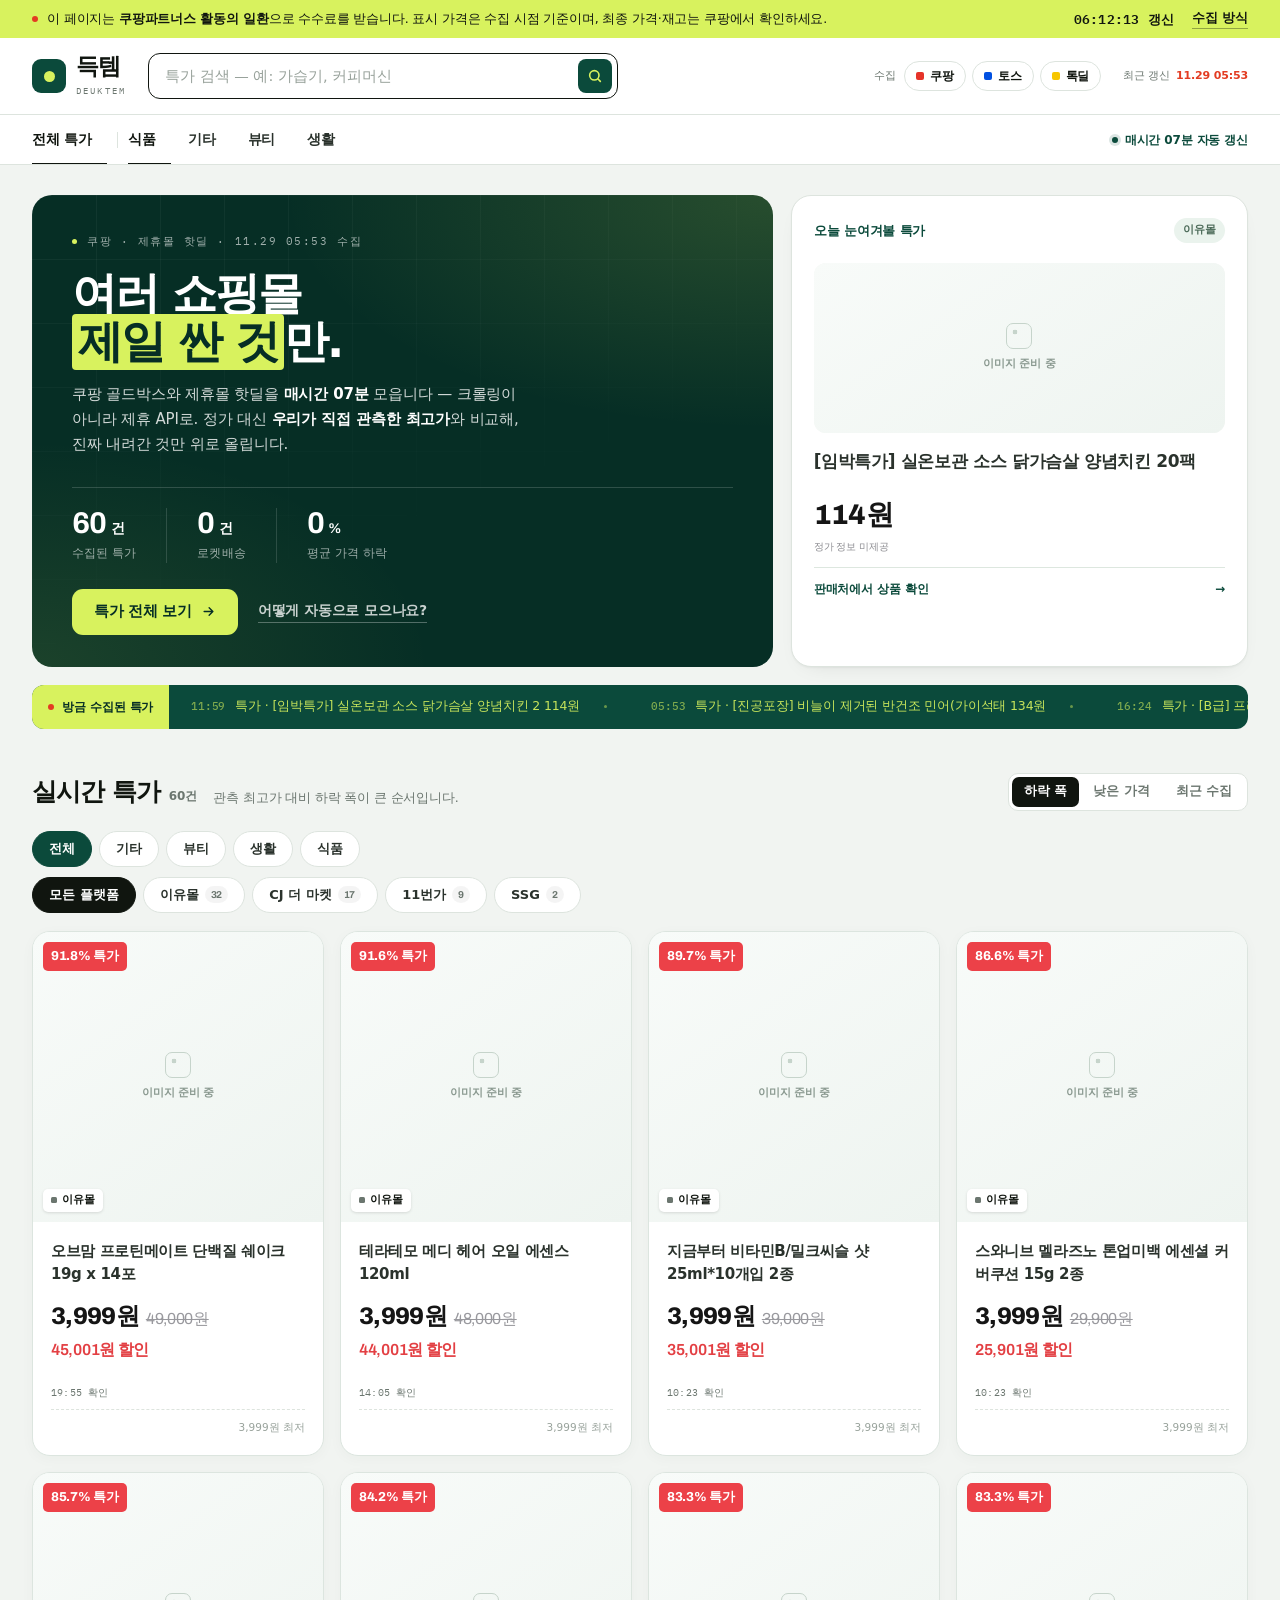
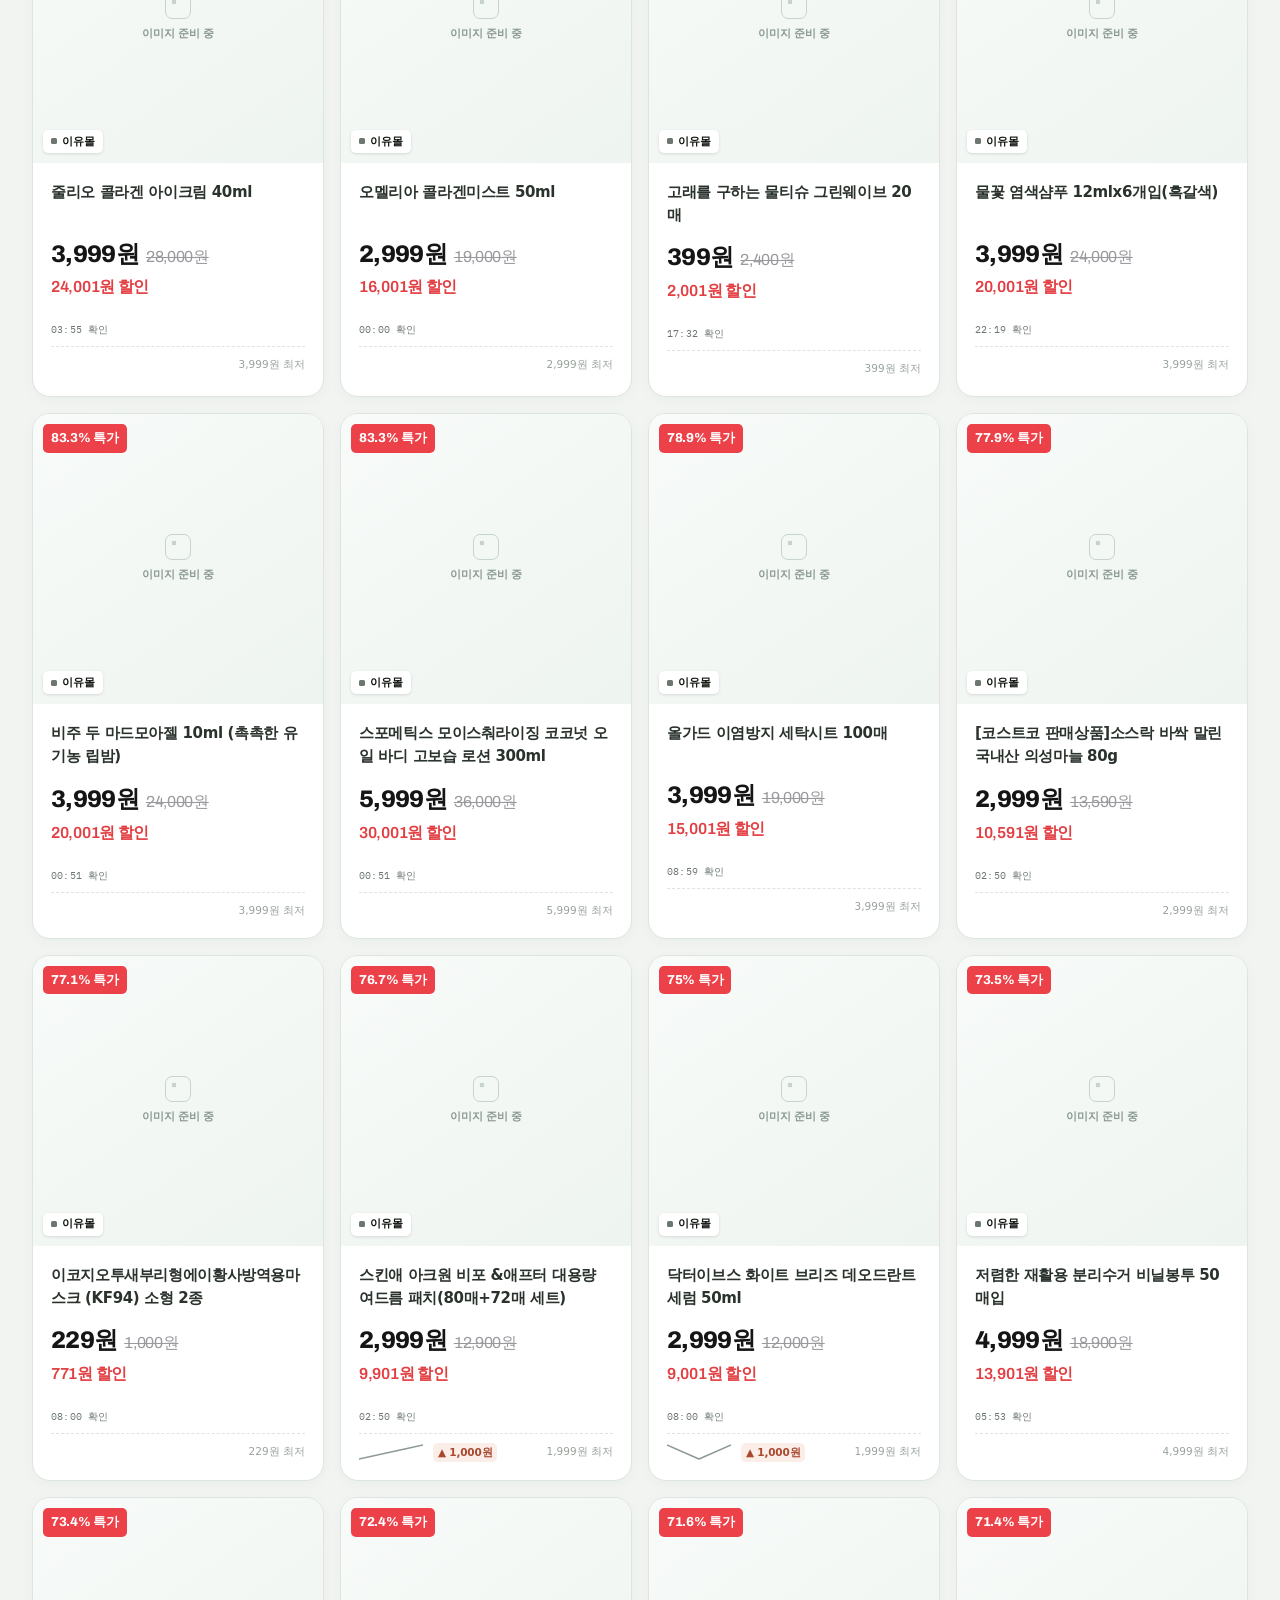
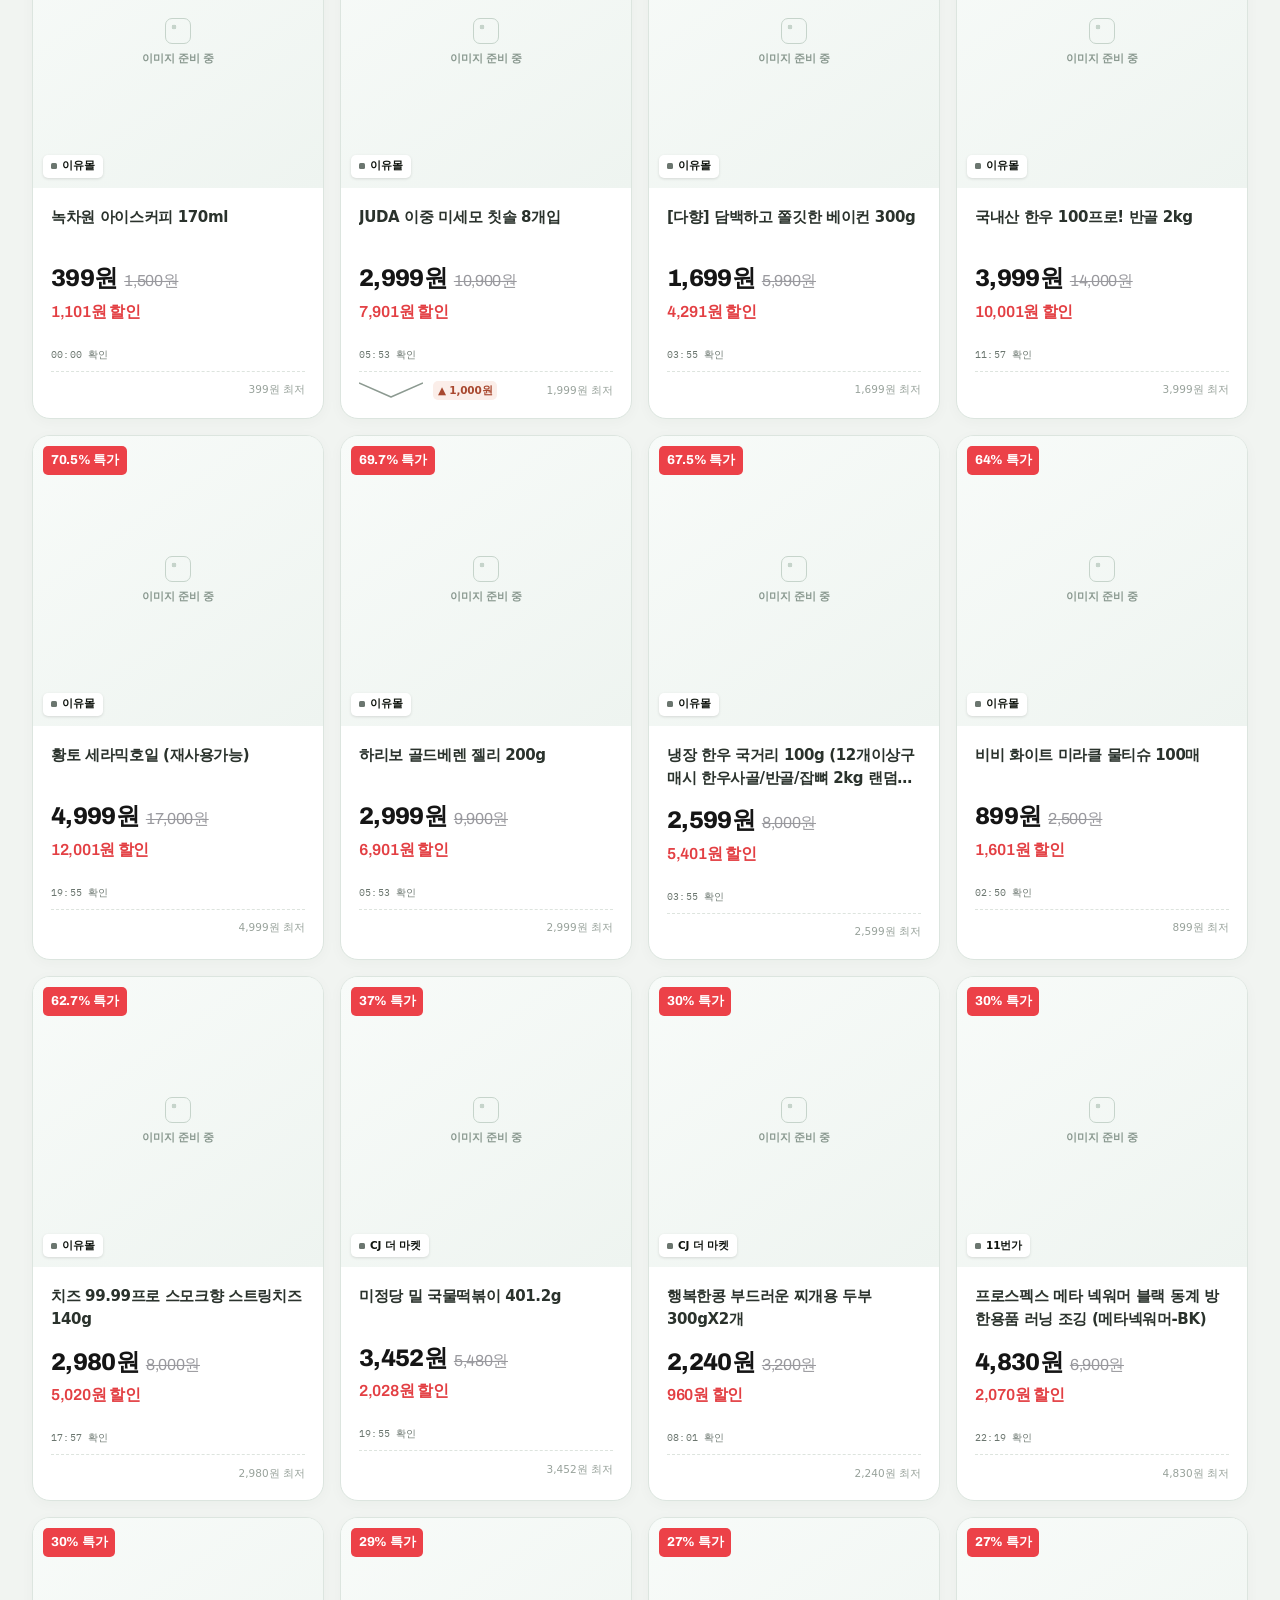
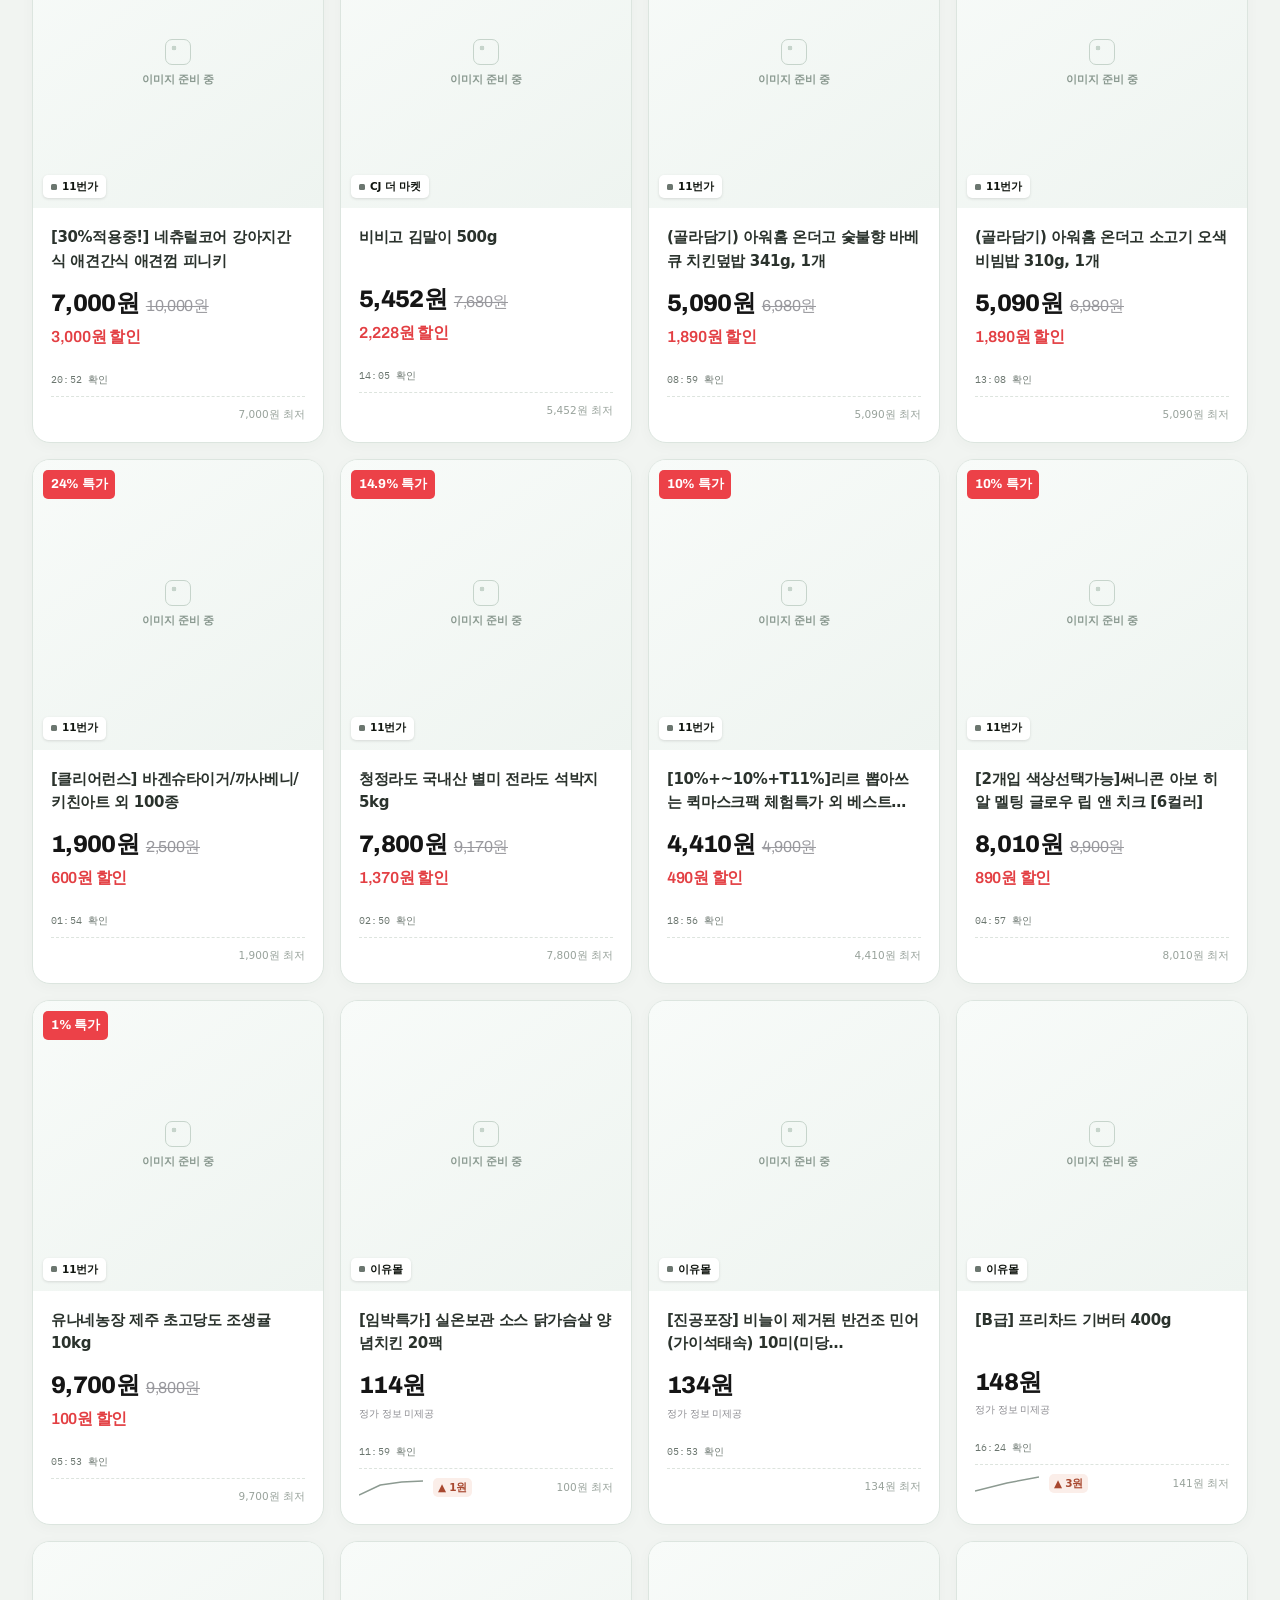
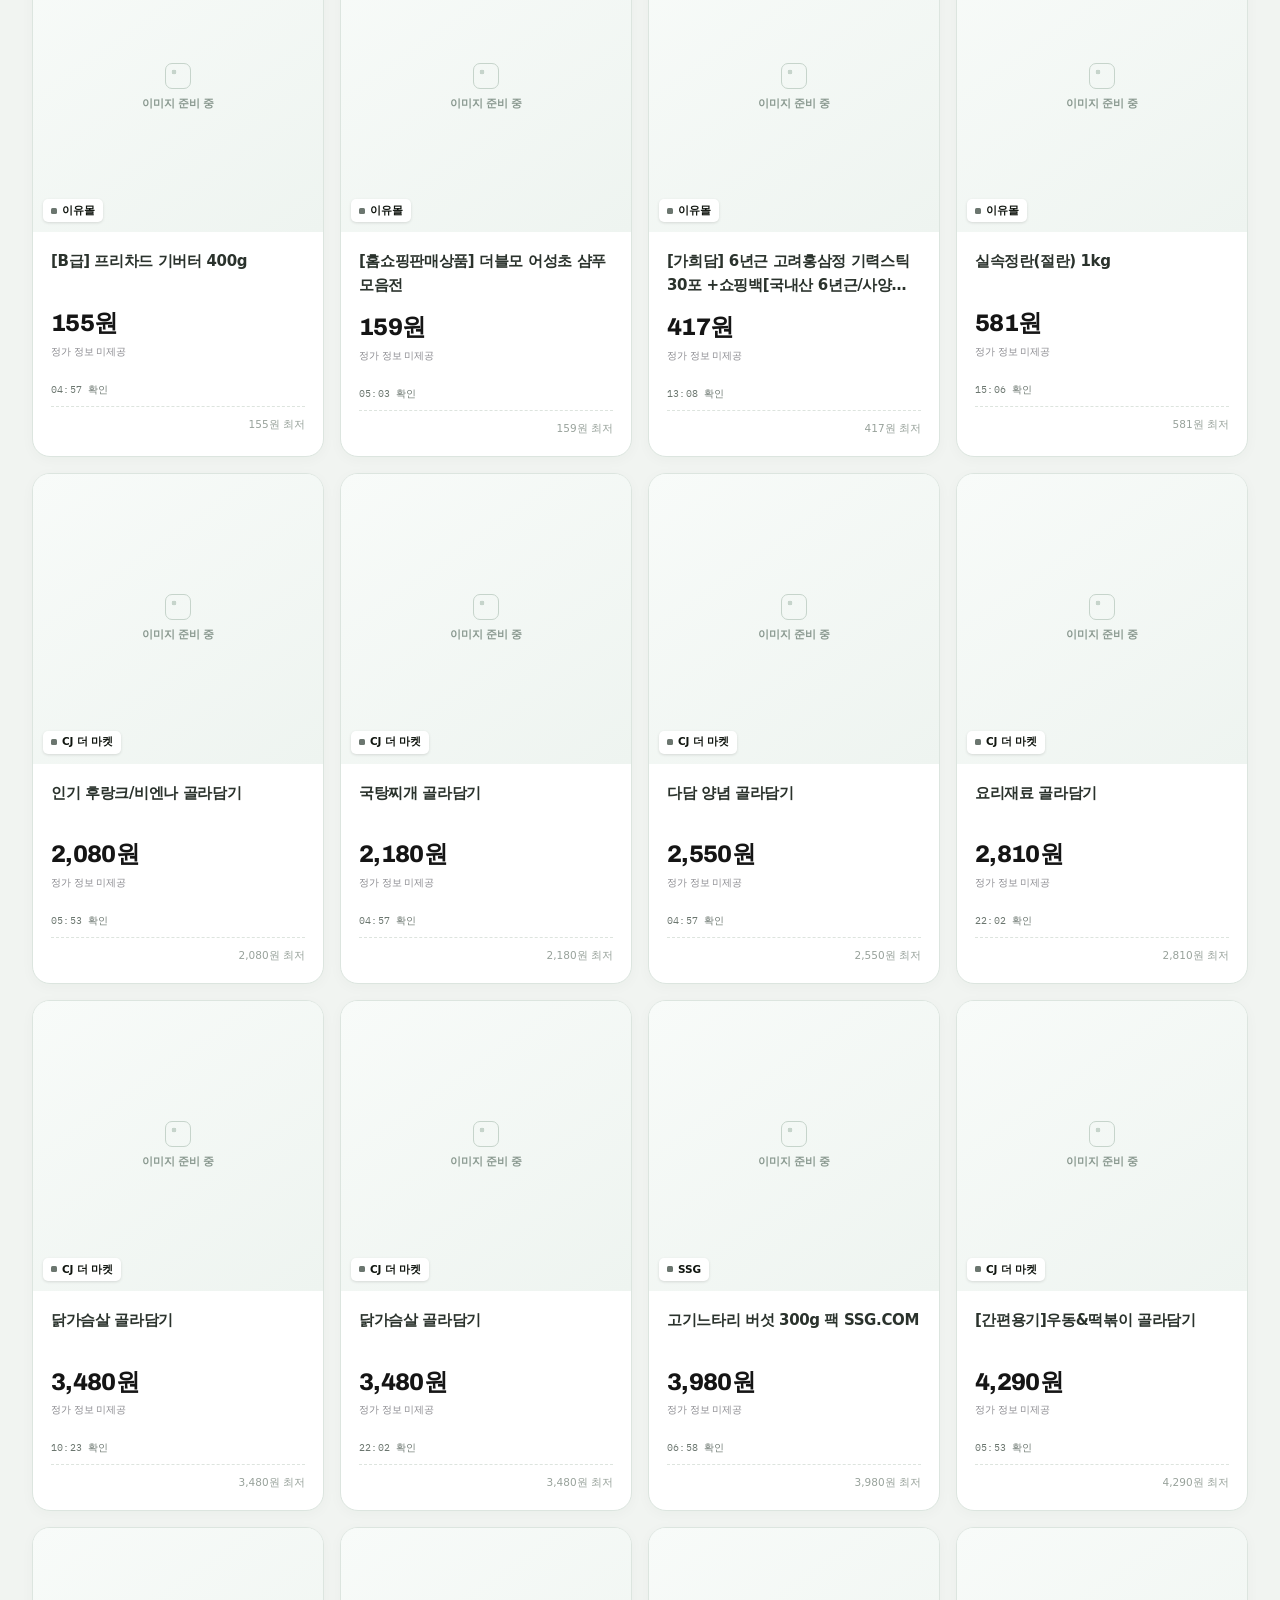
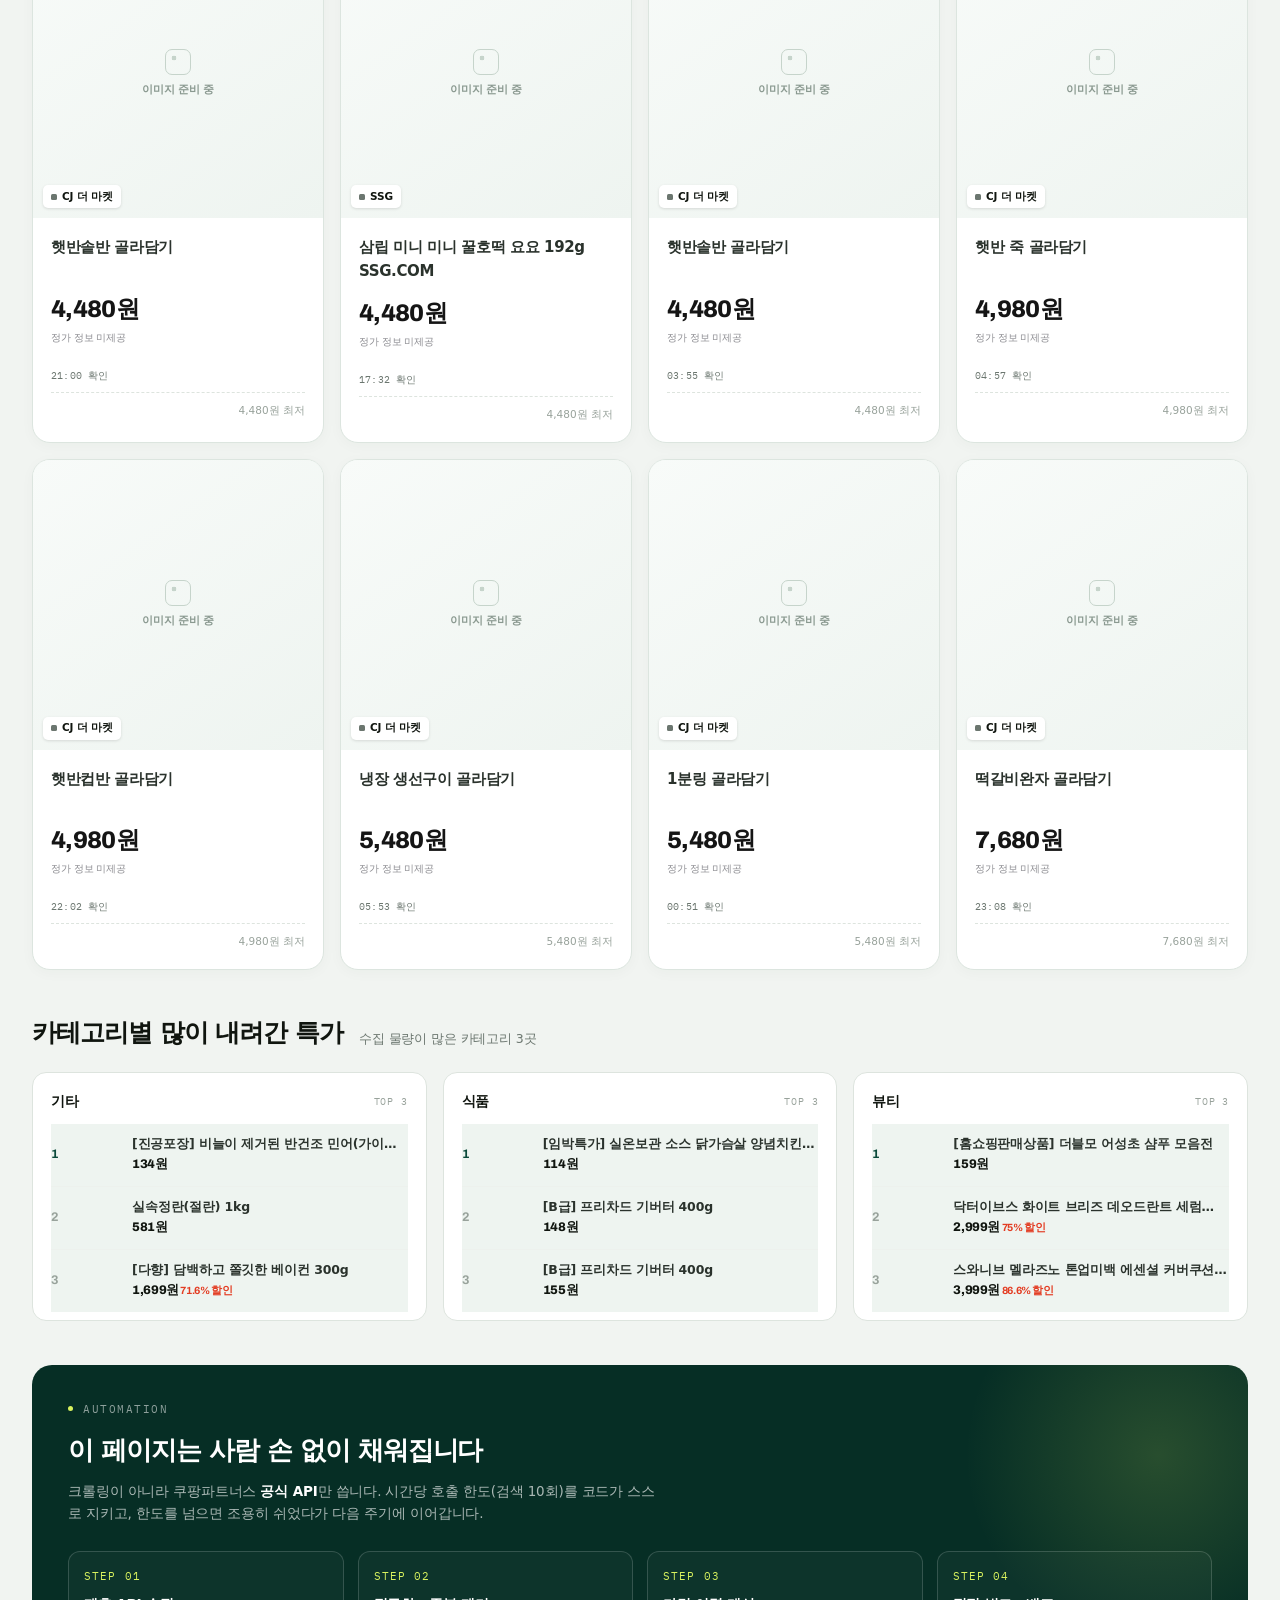
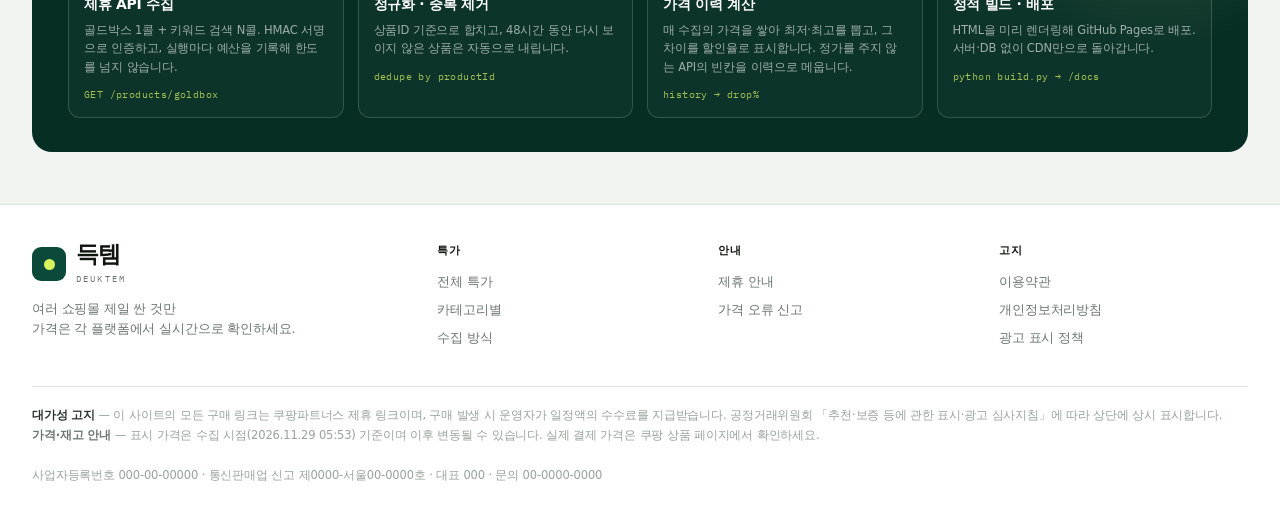
==== commit 595db4d5: "chore: 특가 갱신" ====
--- a/docs/index.html
+++ b/docs/index.html
@@ -4,14 +4,14 @@
 <meta charset="utf-8">
 <meta name="viewport" content="width=device-width, initial-scale=1">
 <title>득템 — 여러 쇼핑몰 제일 싼 것만</title>
-<meta name="description" content="쿠팡 골드박스와 여러 제휴몰 핫딜을 매시간 모아 하락 폭이 큰 특가부터 보여줍니다. 60건 · 11.29 04:57 갱신.">
+<meta name="description" content="쿠팡 골드박스와 여러 제휴몰 핫딜을 매시간 모아 하락 폭이 큰 특가부터 보여줍니다. 60건 · 11.29 05:53 갱신.">
 <link rel="canonical" href="https://doowoki1.github.io/deuktem/">
 <meta name="robots" content="index,follow,max-image-preview:large">
 <meta name="theme-color" content="#0B4A3B">
 <link rel="icon" type="image/svg+xml" href="favicon.svg">
 <link rel="apple-touch-icon" href="assets/apple-touch-icon.png">
 <meta property="og:title" content="득템 — 여러 쇼핑몰 제일 싼 것만">
-<meta property="og:description" content="쿠팡 골드박스와 여러 제휴몰 핫딜을 매시간 모아 하락 폭이 큰 특가부터 보여줍니다. 60건 · 11.29 04:57 갱신.">
+<meta property="og:description" content="쿠팡 골드박스와 여러 제휴몰 핫딜을 매시간 모아 하락 폭이 큰 특가부터 보여줍니다. 60건 · 11.29 05:53 갱신.">
 <meta property="og:type" content="website">
 <meta property="og:url" content="https://doowoki1.github.io/deuktem/">
 <meta property="og:site_name" content="득템">
@@ -22,7 +22,7 @@
 <meta property="og:image:alt" content="득템 — 여러 쇼핑몰 제일 싼 것만">
 <meta name="twitter:card" content="summary_large_image">
 <meta name="twitter:title" content="득템 — 여러 쇼핑몰 제일 싼 것만">
-<meta name="twitter:description" content="쿠팡 골드박스와 여러 제휴몰 핫딜을 매시간 모아 하락 폭이 큰 특가부터 보여줍니다. 60건 · 11.29 04:57 갱신.">
+<meta name="twitter:description" content="쿠팡 골드박스와 여러 제휴몰 핫딜을 매시간 모아 하락 폭이 큰 특가부터 보여줍니다. 60건 · 11.29 05:53 갱신.">
 <meta name="twitter:image" content="https://doowoki1.github.io/deuktem/assets/og-cover.png">
 <script type="application/ld+json">{"@context": "https://schema.org", "@graph": [{"@type": "WebSite", "name": "득템", "url": "https://doowoki1.github.io/deuktem/", "inLanguage": "ko-KR"}, {"@type": "ItemList", "name": "득템 — 여러 쇼핑몰 제일 싼 것만", "numberOfItems": 60, "itemListElement": [{"@type": "ListItem", "position": 1, "item": {"@type": "Product", "name": "[임박특가] 실온보관 소스 닭가슴살 양념치킨 20팩", "url": "https://adpick.co.kr/apis/goshopping.php?affid=6ad2b6&offer=4d9b1&url=https%3A%2F%2Fwww.eyoumall.co.kr%2Fshop%2Fgoods%2Fitem_view.php%3Fno%3D658631%26amp%253Bmode%3Devent", "offers": {"@type": "Offer", "price": "114", "priceCurrency": "KRW", "availability": "https://schema.org/InStock", "url": "https://adpick.co.kr/apis/goshopping.php?affid=6ad2b6&offer=4d9b1&url=https%3A%2F%2Fwww.eyoumall.co.kr%2Fshop%2Fgoods%2Fitem_view.php%3Fno%3D658631%26amp%253Bmode%3Devent"}}}, {"@type": "ListItem", "position": 2, "item": {"@type": "Product", "name": "[진공포장] 비늘이 제거된 반건조 민어(가이석태속) 10미(미당 100~150g)", "url": "https://adpick.co.kr/apis/goshopping.php?affid=6ad2b6&offer=4d9b1&url=https%3A%2F%2Fwww.eyoumall.co.kr%2Fshop%2Fgoods%2Fitem_view.php%3Fno%3D509782", "image": "https://eyoumall.godohosting.com/pages/asu/240311/b/141.jpg", "offers": {"@type": "Offer", "price": "134", "priceCurrency": "KRW", "availability": "https://schema.org/InStock", "url": "https://adpick.co.kr/apis/goshopping.php?affid=6ad2b6&offer=4d9b1&url=https%3A%2F%2Fwww.eyoumall.co.kr%2Fshop%2Fgoods%2Fitem_view.php%3Fno%3D509782"}}}, {"@type": "ListItem", "position": 3, "item": {"@type": "Product", "name": "[B급] 프리차드 기버터 400g", "url": "https://adpick.co.kr/apis/goshopping.php?affid=6ad2b6&offer=4d9b1&url=https%3A%2F%2Fwww.eyoumall.co.kr%2Fshop%2Fgoods%2Fitem_view.php%3Fno%3D658960%26amp%253Bmode%3Devent", "offers": {"@type": "Offer", "price": "148", "priceCurrency": "KRW", "availability": "https://schema.org/InStock", "url": "https://adpick.co.kr/apis/goshopping.php?affid=6ad2b6&offer=4d9b1&url=https%3A%2F%2Fwww.eyoumall.co.kr%2Fshop%2Fgoods%2Fitem_view.php%3Fno%3D658960%26amp%253Bmode%3Devent"}}}, {"@type": "ListItem", "position": 4, "item": {"@type": "Product", "name": "[B급] 프리차드 기버터 400g", "url": "https://adpick.co.kr/apis/goshopping.php?affid=6ad2b6&offer=4d9b1&url=https%3A%2F%2Fwww.eyoumall.co.kr%2Fshop%2Fgoods%2Fitem_view.php%3Fno%3D658960", "offers": {"@type": "Offer", "price": "155", "priceCurrency": "KRW", "availability": "https://schema.org/InStock", "url": "https://adpick.co.kr/apis/goshopping.php?affid=6ad2b6&offer=4d9b1&url=https%3A%2F%2Fwww.eyoumall.co.kr%2Fshop%2Fgoods%2Fitem_view.php%3Fno%3D658960"}}}, {"@type": "ListItem", "position": 5, "item": {"@type": "Product", "name": "[홈쇼핑판매상품] 더블모 어성초 샴푸 모음전", "url": "https://adpick.co.kr/apis/goshopping.php?affid=6ad2b6&offer=4d9b1&url=https%3A%2F%2Fwww.eyoumall.co.kr%2Fshop%2Fgoods%2Fitem_view.php%3Fno%3D347902", "offers": {"@type": "Offer", "price": "159", "priceCurrency": "KRW", "availability": "https://schema.org/InStock", "url": "https://adpick.co.kr/apis/goshopping.php?affid=6ad2b6&offer=4d9b1&url=https%3A%2F%2Fwww.eyoumall.co.kr%2Fshop%2Fgoods%2Fitem_view.php%3Fno%3D347902"}}}, {"@type": "ListItem", "position": 6, "item": {"@type": "Product", "name": "이코지오투새부리형에이황사방역용마스크 (KF94) 소형 2종", "url": "https://adpick.co.kr/apis/goshopping.php?affid=6ad2b6&offer=4d9b1&url=https%3A%2F%2Fwww.eyoumall.co.kr%2Fshop%2Fgoods%2Fitem_view.php%3Fno%3D659646", "image": "https://eyoumall.godohosting.com/pages/asu/261125/b/5.jpg", "offers": {"@type": "Offer", "price": "229", "priceCurrency": "KRW", "availability": "https://schema.org/InStock", "url": "https://adpick.co.kr/apis/goshopping.php?affid=6ad2b6&offer=4d9b1&url=https%3A%2F%2Fwww.eyoumall.co.kr%2Fshop%2Fgoods%2Fitem_view.php%3Fno%3D659646"}}}, {"@type": "ListItem", "position": 7, "item": {"@type": "Product", "name": "녹차원 아이스커피 170ml", "url": "https://adpick.co.kr/apis/goshopping.php?affid=6ad2b6&offer=4d9b1&url=https%3A%2F%2Fwww.eyoumall.co.kr%2Fshop%2Fgoods%2Fitem_view.php%3Fno%3D658556", "image": "https://eyoumall.godohosting.com/pages/asu/261113/b/11.jpg", "offers": {"@type": "Offer", "price": "399", "priceCurrency": "KRW", "availability": "https://schema.org/InStock", "url": "https://adpick.co.kr/apis/goshopping.php?affid=6ad2b6&offer=4d9b1&url=https%3A%2F%2Fwww.eyoumall.co.kr%2Fshop%2Fgoods%2Fitem_view.php%3Fno%3D658556"}}}, {"@type": "ListItem", "position": 8, "item": {"@type": "Product", "name": "고래를 구하는 물티슈 그린웨이브 20매", "url": "https://adpick.co.kr/apis/goshopping.php?affid=6ad2b6&offer=4d9b1&url=https%3A%2F%2Fwww.eyoumall.co.kr%2Fshop%2Fgoods%2Fitem_view.php%3Fno%3D658848", "image": "https://eyoumall.godohosting.com/pages/asu/261118/b/6.jpg", "offers": {"@type": "Offer", "price": "399", "priceCurrency": "KRW", "availability": "https://schema.org/InStock", "url": "https://adpick.co.kr/apis/goshopping.php?affid=6ad2b6&offer=4d9b1&url=https%3A%2F%2Fwww.eyoumall.co.kr%2Fshop%2Fgoods%2Fitem_view.php%3Fno%3D658848"}}}, {"@type": "ListItem", "position": 9, "item": {"@type": "Product", "name": "[가희담] 6년근 고려홍삼정 기력스틱 30포 +쇼핑백[국내산 6년근/사양벌꿀,영지버섯 함유](2개이상 구매가능)", "url": "https://adpick.co.kr/apis/goshopping.php?affid=6ad2b6&offer=4d9b1&url=https%3A%2F%2Fwww.eyoumall.co.kr%2Fshop%2Fgoods%2Fitem_view.php%3Fno%3D650370", "offers": {"@type": "Offer", "price": "417", "priceCurrency": "KRW", "availability": "https://schema.org/InStock", "url": "https://adpick.co.kr/apis/goshopping.php?affid=6ad2b6&offer=4d9b1&url=https%3A%2F%2Fwww.eyoumall.co.kr%2Fshop%2Fgoods%2Fitem_view.php%3Fno%3D650370"}}}, {"@type": "ListItem", "position": 10, "item": {"@type": "Product", "name": "실속정란(절란) 1kg", "url": "https://adpick.co.kr/apis/goshopping.php?affid=6ad2b6&offer=4d9b1&url=https%3A%2F%2Fwww.eyoumall.co.kr%2Fshop%2Fgoods%2Fitem_view.php%3Fno%3D973", "image": "https://eyoumall.godohosting.com/pages/asu/220218/b/100.jpg", "offers": {"@type": "Offer", "price": "581", "priceCurrency": "KRW", "availability": "https://schema.org/InStock", "url": "https://adpick.co.kr/apis/goshopping.php?affid=6ad2b6&offer=4d9b1&url=https%3A%2F%2Fwww.eyoumall.co.kr%2Fshop%2Fgoods%2Fitem_view.php%3Fno%3D973"}}}, {"@type": "ListItem", "position": 11, "item": {"@type": "Product", "name": "비비 화이트 미라클 물티슈 100매", "url": "https://adpick.co.kr/apis/goshopping.php?affid=6ad2b6&offer=4d9b1&url=https%3A%2F%2Fwww.eyoumall.co.kr%2Fshop%2Fgoods%2Fitem_view.php%3Fno%3D658860", "image": "https://eyoumall.godohosting.com/pages/asu/261118/b/18.jpg", "offers": {"@type": "Offer", "price": "899", "priceCurrency": "KRW", "availability": "https://schema.org/InStock", "url": "https://adpick.co.kr/apis/goshopping.php?affid=6ad2b6&offer=4d9b1&url=https%3A%2F%2Fwww.eyoumall.co.kr%2Fshop%2Fgoods%2Fitem_view.php%3Fno%3D658860"}}}, {"@type": "ListItem", "position": 12, "item": {"@type": "Product", "name": "[다향] 담백하고 쫄깃한 베이컨 300g", "url": "https://adpick.co.kr/apis/goshopping.php?affid=6ad2b6&offer=4d9b1&url=http%3A%2F%2Fwww.eyoumall.co.kr%2Fshop%2Fgoods%2Fitem_view.php%3Fno%3D511399", "image": "https://eyoumall.godohosting.com/pages/asu/240325/b/131-1.jpg", "offers": {"@type": "Offer", "price": "1699", "priceCurrency": "KRW", "availability": "https://schema.org/InStock", "url": "https://adpick.co.kr/apis/goshopping.php?affid=6ad2b6&offer=4d9b1&url=http%3A%2F%2Fwww.eyoumall.co.kr%2Fshop%2Fgoods%2Fitem_view.php%3Fno%3D511399"}}}, {"@type": "ListItem", "position": 13, "item": {"@type": "Product", "name": "[클리어런스] 바겐슈타이거/까사베니/키친아트 외 100종", "url": "https://adpick.co.kr/apis/goshopping.php?affid=6ad2b6&offer=c16a2&url=https%3A%2F%2Fwww.11st.co.kr%2Fproducts%2F9344168885", "image": "https://cdn.011st.com/11dims/resize/300/11src/dl/v2/1/6/8/8/8/5/YFWfP/9344168885_234036707.webp", "offers": {"@type": "Offer", "price": "1900", "priceCurrency": "KRW", "availability": "https://schema.org/InStock", "url": "https://adpick.co.kr/apis/goshopping.php?affid=6ad2b6&offer=c16a2&url=https%3A%2F%2Fwww.11st.co.kr%2Fproducts%2F9344168885"}}}, {"@type": "ListItem", "position": 14, "item": {"@type": "Product", "name": "인기 후랑크/비엔나 골라담기", "url": "https://adpick.co.kr/apis/goshopping.php?affid=6ad2b6&offer=f5ff7&url=https%3A%2F%2Fwww.cjthemarket.com%2Fpc%2Fprod%2FprodDetail%3FprdCd%3DS0005634", "image": "https://img.cjthemarket.com/images/file/product/418/20260706165429809.jpg", "offers": {"@type": "Offer", "price": "2080", "priceCurrency": "KRW", "availability": "https://schema.org/InStock", "url": "https://adpick.co.kr/apis/goshopping.php?affid=6ad2b6&offer=f5ff7&url=https%3A%2F%2Fwww.cjthemarket.com%2Fpc%2Fprod%2FprodDetail%3FprdCd%3DS0005634"}}}, {"@type": "ListItem", "position": 15, "item": {"@type": "Product", "name": "국탕찌개 골라담기", "url": "https://adpick.co.kr/apis/goshopping.php?affid=6ad2b6&offer=f5ff7&url=https%3A%2F%2Fwww.cjthemarket.com%2Fpc%2Fprod%2FprodDetail%3FprdCd%3DS0002731", "image": "https://img.cjthemarket.com/images/file/product/287/20260318111025585.jpg", "offers": {"@type": "Offer", "price": "2180", "priceCurrency": "KRW", "availability": "https://schema.org/InStock", "url": "https://adpick.co.kr/apis/goshopping.php?affid=6ad2b6&offer=f5ff7&url=https%3A%2F%2Fwww.cjthemarket.com%2Fpc%2Fprod%2FprodDetail%3FprdCd%3DS0002731"}}}, {"@type": "ListItem", "position": 16, "item": {"@type": "Product", "name": "행복한콩 부드러운 찌개용 두부 300gX2개", "url": "https://adpick.co.kr/apis/goshopping.php?affid=6ad2b6&offer=f5ff7&url=https%3A%2F%2Fwww.cjthemarket.com%2Fthe%2Fproduct%2Fproduct-main%3FprdCd%3D40167568", "image": "https://img.cjthemarket.com/images/file/product/949/20260619153911444.jpg", "offers": {"@type": "Offer", "price": "2240", "priceCurrency": "KRW", "availability": "https://schema.org/InStock", "url": "https://adpick.co.kr/apis/goshopping.php?affid=6ad2b6&offer=f5ff7&url=https%3A%2F%2Fwww.cjthemarket.com%2Fthe%2Fproduct%2Fproduct-main%3FprdCd%3D40167568"}}}, {"@type": "ListItem", "position": 17, "item": {"@type": "Product", "name": "다담 양념 골라담기", "url": "https://adpick.co.kr/apis/goshopping.php?affid=6ad2b6&offer=f5ff7&url=https%3A%2F%2Fwww.cjthemarket.com%2Fthe%2Fproduct%2Fproduct-main%3FprdCd%3DS0002552%26ctgrId%3D%26plnId%3D300001%26giftSetEvntId%3D%26areaNum%3D35", "image": "https://img.cjthemarket.com/images/file/product/336/20260318112213539.jpg", "offers": {"@type": "Offer", "price": "2550", "priceCurrency": "KRW", "availability": "https://schema.org/InStock", "url": "https://adpick.co.kr/apis/goshopping.php?affid=6ad2b6&offer=f5ff7&url=https%3A%2F%2Fwww.cjthemarket.com%2Fthe%2Fproduct%2Fproduct-main%3FprdCd%3DS0002552%26ctgrId%3D%26plnId%3D300001%26giftSetEvntId%3D%26areaNum%3D35"}}}, {"@type": "ListItem", "position": 18, "item": {"@type": "Product", "name": "냉장 한우 국거리 100g (12개이상구매시 한우사골/반골/잡뼈 2kg 랜덤증정)", "url": "https://adpick.co.kr/apis/goshopping.php?affid=6ad2b6&offer=4d9b1&url=https%3A%2F%2Fwww.eyoumall.co.kr%2Fshop%2Fgoods%2Fitem_view.php%3Fno%3D616111", "image": "https://eyoumall.godohosting.com/pages/asu/251224/b/109-1.jpg", "offers": {"@type": "Offer", "price": "2599", "priceCurrency": "KRW", "availability": "https://schema.org/InStock", "url": "https://adpick.co.kr/apis/goshopping.php?affid=6ad2b6&offer=4d9b1&url=https%3A%2F%2Fwww.eyoumall.co.kr%2Fshop%2Fgoods%2Fitem_view.php%3Fno%3D616111"}}}, {"@type": "ListItem", "position": 19, "item": {"@type": "Product", "name": "요리재료 골라담기", "url": "https://adpick.co.kr/apis/goshopping.php?affid=6ad2b6&offer=f5ff7&url=https%3A%2F%2Fwww.cjthemarket.com%2Fthe%2Fproduct%2Fproduct-main%3FprdCd%3DS0005639%26ctgrId%3D%26plnId%3D300001%26giftSetEvntId%3D%26areaNum%3D31", "image": "https://img.cjthemarket.com/images/file/product/139/20260708181533369.png", "offers": {"@type": "Offer", "price": "2810", "priceCurrency": "KRW", "availability": "https://schema.org/InStock", "url": "https://adpick.co.kr/apis/goshopping.php?affid=6ad2b6&offer=f5ff7&url=https%3A%2F%2Fwww.cjthemarket.com%2Fthe%2Fproduct%2Fproduct-main%3FprdCd%3DS0005639%26ctgrId%3D%26plnId%3D300001%26giftSetEvntId%3D%26areaNum%3D31"}}}, {"@type": "ListItem", "position": 20, "item": {"@type": "Product", "name": "치즈 99.99프로 스모크향 스트링치즈 140g", "url": "https://adpick.co.kr/apis/goshopping.php?affid=6ad2b6&offer=4d9b1&url=https%3A%2F%2Fwww.eyoumall.co.kr%2Fshop%2Fgoods%2Fitem_view.php%3Fno%3D658695", "image": "https://eyoumall.godohosting.com/pages/asu/261116/b/101.jpg", "offers": {"@type": "Offer", "price": "2980", "priceCurrency": "KRW", "availability": "https://schema.org/InStock", "url": "https://adpick.co.kr/apis/goshopping.php?affid=6ad2b6&offer=4d9b1&url=https%3A%2F%2Fwww.eyoumall.co.kr%2Fshop%2Fgoods%2Fitem_view.php%3Fno%3D658695"}}}, {"@type": "ListItem", "position": 21, "item": {"@type": "Product", "name": "닥터이브스 화이트 브리즈 데오드란트 세럼 50ml", "url": "https://adpick.co.kr/apis/goshopping.php?affid=6ad2b6&offer=4d9b1&url=https%3A%2F%2Fwww.eyoumall.co.kr%2Fshop%2Fgoods%2Fitem_view.php%3Fno%3D658700", "image": "https://eyoumall.godohosting.com/pages/asu/261116/b/17.jpg", "offers": {"@type": "Offer", "price": "2999", "priceCurrency": "KRW", "availability": "https://schema.org/InStock", "url": "https://adpick.co.kr/apis/goshopping.php?affid=6ad2b6&offer=4d9b1&url=https%3A%2F%2Fwww.eyoumall.co.kr%2Fshop%2Fgoods%2Fitem_view.php%3Fno%3D658700"}}}, {"@type": "ListItem", "position": 22, "item": {"@type": "Product", "name": "JUDA 이중 미세모 칫솔 8개입", "url": "https://adpick.co.kr/apis/goshopping.php?affid=6ad2b6&offer=4d9b1&url=https%3A%2F%2Fwww.eyoumall.co.kr%2Fshop%2Fgoods%2Fitem_view.php%3Fno%3D659333", "image": "https://eyoumall.godohosting.com/pages/asu/261120/b/15-1.jpg", "offers": {"@type": "Offer", "price": "2999", "priceCurrency": "KRW", "availability": "https://schema.org/InStock", "url": "https://adpick.co.kr/apis/goshopping.php?affid=6ad2b6&offer=4d9b1&url=https%3A%2F%2Fwww.eyoumall.co.kr%2Fshop%2Fgoods%2Fitem_view.php%3Fno%3D659333"}}}, {"@type": "ListItem", "position": 23, "item": {"@type": "Product", "name": "스킨애 아크원 비포 &애프터 대용량 여드름 패치(80매+72매 세트)", "url": "https://adpick.co.kr/apis/goshopping.php?affid=6ad2b6&offer=4d9b1&url=https%3A%2F%2Fwww.eyoumall.co.kr%2Fshop%2Fgoods%2Fitem_view.php%3Fno%3D659173", "image": "https://eyoumall.godohosting.com/pages/asu/261118/b/29.jpg", "offers": {"@type": "Offer", "price": "2999", "priceCurrency": "KRW", "availability": "https://schema.org/InStock", "url": "https://adpick.co.kr/apis/goshopping.php?affid=6ad2b6&offer=4d9b1&url=https%3A%2F%2Fwww.eyoumall.co.kr%2Fshop%2Fgoods%2Fitem_view.php%3Fno%3D659173"}}}, {"@type": "ListItem", "position": 24, "item": {"@type": "Product", "name": "[코스트코 판매상품]소스락 바싹 말린 국내산 의성마늘 80g", "url": "https://adpick.co.kr/apis/goshopping.php?affid=6ad2b6&offer=4d9b1&url=https%3A%2F%2Fwww.eyoumall.co.kr%2Fshop%2Fgoods%2Fitem_view.php%3Fno%3D655104", "image": "https://eyoumall.godohosting.com/pages/asu/261016/b/5.jpg", "offers": {"@type": "Offer", "price": "2999", "priceCurrency": "KRW", "availability": "https://schema.org/InStock", "url": "https://adpick.co.kr/apis/goshopping.php?affid=6ad2b6&offer=4d9b1&url=https%3A%2F%2Fwww.eyoumall.co.kr%2Fshop%2Fgoods%2Fitem_view.php%3Fno%3D655104"}}}, {"@type": "ListItem", "position": 25, "item": {"@type": "Product", "name": "오멜리아 콜라겐미스트 50ml", "url": "https://adpick.co.kr/apis/goshopping.php?affid=6ad2b6&offer=4d9b1&url=https%3A%2F%2Fwww.eyoumall.co.kr%2Fshop%2Fgoods%2Fitem_view.php%3Fno%3D659436", "image": "https://eyoumall.godohosting.com/pages/asu/261120/b/24.jpg", "offers": {"@type": "Offer", "price": "2999", "priceCurrency": "KRW", "availability": "https://schema.org/InStock", "url": "https://adpick.co.kr/apis/goshopping.php?affid=6ad2b6&offer=4d9b1&url=https%3A%2F%2Fwww.eyoumall.co.kr%2Fshop%2Fgoods%2Fitem_view.php%3Fno%3D659436"}}}, {"@type": "ListItem", "position": 26, "item": {"@type": "Product", "name": "하리보 골드베렌 젤리 200g", "url": "https://adpick.co.kr/apis/goshopping.php?affid=6ad2b6&offer=4d9b1&url=https%3A%2F%2Fwww.eyoumall.co.kr%2Fshop%2Fgoods%2Fitem_view.php%3Fno%3D659500", "image": "https://eyoumall.godohosting.com/pages/asu/261123/b/3.jpg", "offers": {"@type": "Offer", "price": "2999", "priceCurrency": "KRW", "availability": "https://schema.org/InStock", "url": "https://adpick.co.kr/apis/goshopping.php?affid=6ad2b6&offer=4d9b1&url=https%3A%2F%2Fwww.eyoumall.co.kr%2Fshop%2Fgoods%2Fitem_view.php%3Fno%3D659500"}}}, {"@type": "ListItem", "position": 27, "item": {"@type": "Product", "name": "미정당 밀 국물떡볶이 401.2g", "url": "https://adpick.co.kr/apis/goshopping.php?affid=6ad2b6&offer=f5ff7&url=https%3A%2F%2Fwww.cjthemarket.com%2Fpc%2Fprod%2FprodDetail%3FprdCd%3D40187662%26ctgrId%3D%26plnId%3D300001%26giftSetEvntId%3D%26areaNum%3D4", "image": "https://img.cjthemarket.com/images/file/product/839/20261110114335644.jpg", "offers": {"@type": "Offer", "price": "3452", "priceCurrency": "KRW", "availability": "https://schema.org/InStock", "url": "https://adpick.co.kr/apis/goshopping.php?affid=6ad2b6&offer=f5ff7&url=https%3A%2F%2Fwww.cjthemarket.com%2Fpc%2Fprod%2FprodDetail%3FprdCd%3D40187662%26ctgrId%3D%26plnId%3D300001%26giftSetEvntId%3D%26areaNum%3D4"}}}, {"@type": "ListItem", "position": 28, "item": {"@type": "Product", "name": "닭가슴살 골라담기", "url": "https://adpick.co.kr/apis/goshopping.php?affid=6ad2b6&offer=f5ff7&url=https%3A%2F%2Fwww.cjthemarket.com%2Fthe%2Fproduct%2Fproduct-main%3FprdCd%3DS0002450%26ctgrId%3D%26plnId%3D300001%26giftSetEvntId%3D%26areaNum%3D19", "image": "https://img.cjthemarket.com/images/file/product/997/20260511173124599.png", "offers": {"@type": "Offer", "price": "3480", "priceCurrency": "KRW", "availability": "https://schema.org/InStock", "url": "https://adpick.co.kr/apis/goshopping.php?affid=6ad2b6&offer=f5ff7&url=https%3A%2F%2Fwww.cjthemarket.com%2Fthe%2Fproduct%2Fproduct-main%3FprdCd%3DS0002450%26ctgrId%3D%26plnId%3D300001%26giftSetEvntId%3D%26areaNum%3D19"}}}, {"@type": "ListItem", "position": 29, "item": {"@type": "Product", "name": "닭가슴살 골라담기", "url": "https://adpick.co.kr/apis/goshopping.php?affid=6ad2b6&offer=f5ff7&url=https%3A%2F%2Fwww.cjthemarket.com%2Fthe%2Fproduct%2Fproduct-main%3FprdCd%3DS0002450", "image": "https://img.cjthemarket.com/images/file/product/997/20260511173124599.png", "offers": {"@type": "Offer", "price": "3480", "priceCurrency": "KRW", "availability": "https://schema.org/InStock", "url": "https://adpick.co.kr/apis/goshopping.php?affid=6ad2b6&offer=f5ff7&url=https%3A%2F%2Fwww.cjthemarket.com%2Fthe%2Fproduct%2Fproduct-main%3FprdCd%3DS0002450"}}}, {"@type": "ListItem", "position": 30, "item": {"@type": "Product", "name": "고기느타리 버섯 300g 팩  SSG.COM", "url": "https://adpick.co.kr/apis/goshopping.php?affid=6ad2b6&offer=b735e&url=http%3A%2F%2Fm.ssg.com%2Fitem%2FitemView.ssg%3FitemId%3D0000010732162", "image": "https://sitem.ssgcdn.com/62/21/73/item/0000010732162_i1_1200.jpg", "offers": {"@type": "Offer", "price": "3980", "priceCurrency": "KRW", "availability": "https://schema.org/InStock", "url": "https://adpick.co.kr/apis/goshopping.php?affid=6ad2b6&offer=b735e&url=http%3A%2F%2Fm.ssg.com%2Fitem%2FitemView.ssg%3FitemId%3D0000010732162"}}}]}]}</script>
 <link rel="preconnect" href="https://fonts.googleapis.com">
@@ -408,7 +408,7 @@
     </div>
 
     <div class="head-icons">
-      <span class="note">최근 갱신 <b>11.29 04:57</b></span>
+      <span class="note">최근 갱신 <b>11.29 05:53</b></span>
     </div>
   </div>
 
@@ -427,7 +427,7 @@
   <section class="hero">
     <div class="hero-grid">
       <div class="hero-main">
-        <div class="eyebrow"><span class="pip"></span>쿠팡 · 제휴몰 핫딜 · 11.29 04:57 수집</div>
+        <div class="eyebrow"><span class="pip"></span>쿠팡 · 제휴몰 핫딜 · 11.29 05:53 수집</div>
         <h1>여러 쇼핑몰<br><span class="hl">제일 싼 것</span>만.</h1>
         <p class="hero-sub">쿠팡 골드박스와 제휴몰 핫딜을 <b style="color:#fff">매시간 07분</b> 모읍니다 — 크롤링이 아니라 제휴 API로. 정가 대신 <b style="color:#fff">우리가 직접 관측한 최고가</b>와 비교해, 진짜 내려간 것만 위로 올립니다.</p>
 
@@ -452,7 +452,7 @@
 
     <div class="ticker" aria-hidden="true">
       <div class="lead"><i></i>방금 수집된 특가</div>
-      <div class="track" id="tickerTrack"><span><b>11:59</b>특가 · [임박특가] 실온보관 소스 닭가슴살 양념치킨 2 114원</span><span><b>02:50</b>특가 · [진공포장] 비늘이 제거된 반건조 민어(가이석태 134원</span><span><b>16:24</b>특가 · [B급] 프리차드 기버터 400g 148원</span><span><b>04:57</b>특가 · [B급] 프리차드 기버터 400g 155원</span><span><b>05:03</b>특가 · [홈쇼핑판매상품] 더블모 어성초 샴푸 모음전 159원</span><span><b>08:00</b>특가 · 이코지오투새부리형에이황사방역용마스크 (KF94) 229원</span><span><b>00:00</b>특가 · 녹차원 아이스커피 170ml 399원</span><span><b>17:32</b>특가 · 고래를 구하는 물티슈 그린웨이브 20매 399원</span><span><b>13:08</b>특가 · [가희담] 6년근 고려홍삼정 기력스틱 30포 + 417원</span><span><b>11:59</b>특가 · [임박특가] 실온보관 소스 닭가슴살 양념치킨 2 114원</span><span><b>02:50</b>특가 · [진공포장] 비늘이 제거된 반건조 민어(가이석태 134원</span><span><b>16:24</b>특가 · [B급] 프리차드 기버터 400g 148원</span><span><b>04:57</b>특가 · [B급] 프리차드 기버터 400g 155원</span><span><b>05:03</b>특가 · [홈쇼핑판매상품] 더블모 어성초 샴푸 모음전 159원</span><span><b>08:00</b>특가 · 이코지오투새부리형에이황사방역용마스크 (KF94) 229원</span><span><b>00:00</b>특가 · 녹차원 아이스커피 170ml 399원</span><span><b>17:32</b>특가 · 고래를 구하는 물티슈 그린웨이브 20매 399원</span><span><b>13:08</b>특가 · [가희담] 6년근 고려홍삼정 기력스틱 30포 + 417원</span></div>
+      <div class="track" id="tickerTrack"><span><b>11:59</b>특가 · [임박특가] 실온보관 소스 닭가슴살 양념치킨 2 114원</span><span><b>05:53</b>특가 · [진공포장] 비늘이 제거된 반건조 민어(가이석태 134원</span><span><b>16:24</b>특가 · [B급] 프리차드 기버터 400g 148원</span><span><b>04:57</b>특가 · [B급] 프리차드 기버터 400g 155원</span><span><b>05:03</b>특가 · [홈쇼핑판매상품] 더블모 어성초 샴푸 모음전 159원</span><span><b>08:00</b>특가 · 이코지오투새부리형에이황사방역용마스크 (KF94) 229원</span><span><b>00:00</b>특가 · 녹차원 아이스커피 170ml 399원</span><span><b>17:32</b>특가 · 고래를 구하는 물티슈 그린웨이브 20매 399원</span><span><b>13:08</b>특가 · [가희담] 6년근 고려홍삼정 기력스틱 30포 + 417원</span><span><b>11:59</b>특가 · [임박특가] 실온보관 소스 닭가슴살 양념치킨 2 114원</span><span><b>05:53</b>특가 · [진공포장] 비늘이 제거된 반건조 민어(가이석태 134원</span><span><b>16:24</b>특가 · [B급] 프리차드 기버터 400g 148원</span><span><b>04:57</b>특가 · [B급] 프리차드 기버터 400g 155원</span><span><b>05:03</b>특가 · [홈쇼핑판매상품] 더블모 어성초 샴푸 모음전 159원</span><span><b>08:00</b>특가 · 이코지오투새부리형에이황사방역용마스크 (KF94) 229원</span><span><b>00:00</b>특가 · 녹차원 아이스커피 170ml 399원</span><span><b>17:32</b>특가 · 고래를 구하는 물티슈 그린웨이브 20매 399원</span><span><b>13:08</b>특가 · [가희담] 6년근 고려홍삼정 기력스틱 30포 + 417원</span></div>
     </div>
   </section>
 
@@ -475,7 +475,7 @@
 
     <div class="filters plat" id="platFilters" role="group" aria-label="플랫폼">
       <button data-plat="all" aria-pressed="true">모든 플랫폼</button>
-      <button data-plat="mall:이유몰" aria-pressed="false">이유몰<span class="pcount num">32</span></button><button data-plat="mall:CJ 더 마켓" aria-pressed="false">CJ 더 마켓<span class="pcount num">18</span></button><button data-plat="mall:11번가" aria-pressed="false">11번가<span class="pcount num">8</span></button><button data-plat="mall:SSG" aria-pressed="false">SSG<span class="pcount num">2</span></button>
+      <button data-plat="mall:이유몰" aria-pressed="false">이유몰<span class="pcount num">32</span></button><button data-plat="mall:CJ 더 마켓" aria-pressed="false">CJ 더 마켓<span class="pcount num">17</span></button><button data-plat="mall:11번가" aria-pressed="false">11번가<span class="pcount num">9</span></button><button data-plat="mall:SSG" aria-pressed="false">SSG<span class="pcount num">2</span></button>
     </div>
 
     <div class="noresult" id="noResult" hidden>조건에 맞는 특가가 없습니다. 검색어나 필터를 바꿔 보세요.</div>
@@ -501,7 +501,7 @@
           <svg width="13" height="13" viewBox="0 0 24 24" fill="none" stroke-width="2.2" stroke-linecap="round" stroke-linejoin="round" aria-hidden="true"><path d="M12 16V4M12 4L7 9M12 4l5 5"/><path d="M5 14v5a1 1 0 0 0 1 1h12a1 1 0 0 0 1-1v-5"/></svg>
         </button>
       </article>
-      <article class="card" data-cat="기타" data-price="134" data-drop="0" data-ts="2026-11-29T02:50:08+09:00" data-plat="mall:이유몰">
+      <article class="card" data-cat="기타" data-price="134" data-drop="0" data-ts="2026-11-29T05:53:02+09:00" data-plat="mall:이유몰">
         <a class="card-link" href="https://adpick.co.kr/apis/goshopping.php?affid=6ad2b6&amp;offer=4d9b1&amp;url=https%3A%2F%2Fwww.eyoumall.co.kr%2Fshop%2Fgoods%2Fitem_view.php%3Fno%3D509782" target="_blank" rel="nofollow sponsored noopener" aria-label="[진공포장] 비늘이 제거된 반건조 민어(가이석태속) 10미(미당 100~150g)">
           <div class="thumb">
             <span class="thumb-fallback" aria-hidden="true"><span class="tf-icon"></span>이미지 준비 중</span>
@@ -512,7 +512,7 @@
           <div class="cbody">
             <p class="ctitle">[진공포장] 비늘이 제거된 반건조 민어(가이석태속) 10미(미당 100~150g)</p>
             <div class="reference-price"><div class="reference-line"><span class="reference-current num">134원</span></div><div class="reference-note">정가 정보 미제공</div></div>
-            <div class="meta"><span class="mono">02:50 확인</span></div>
+            <div class="meta"><span class="mono">05:53 확인</span></div>
             <div class="sparkrow"><svg class="sp" viewBox="0 0 96 18" aria-hidden="true"></svg><span class="sparklab">134원 최저</span></div>
           </div>
         </a>
@@ -753,7 +753,7 @@
           <svg width="13" height="13" viewBox="0 0 24 24" fill="none" stroke-width="2.2" stroke-linecap="round" stroke-linejoin="round" aria-hidden="true"><path d="M12 16V4M12 4L7 9M12 4l5 5"/><path d="M5 14v5a1 1 0 0 0 1 1h12a1 1 0 0 0 1-1v-5"/></svg>
         </button>
       </article>
-      <article class="card" data-cat="기타" data-price="2080" data-drop="0" data-ts="2026-11-28T15:06:13+09:00" data-plat="mall:CJ 더 마켓">
+      <article class="card" data-cat="기타" data-price="2080" data-drop="0" data-ts="2026-11-29T05:53:02+09:00" data-plat="mall:CJ 더 마켓">
         <a class="card-link" href="https://adpick.co.kr/apis/goshopping.php?affid=6ad2b6&amp;offer=f5ff7&amp;url=https%3A%2F%2Fwww.cjthemarket.com%2Fpc%2Fprod%2FprodDetail%3FprdCd%3DS0005634" target="_blank" rel="nofollow sponsored noopener" aria-label="인기 후랑크/비엔나 골라담기">
           <div class="thumb">
             <span class="thumb-fallback" aria-hidden="true"><span class="tf-icon"></span>이미지 준비 중</span>
@@ -764,7 +764,7 @@
           <div class="cbody">
             <p class="ctitle">인기 후랑크/비엔나 골라담기</p>
             <div class="reference-price"><div class="reference-line"><span class="reference-current num">2,080원</span></div><div class="reference-note">정가 정보 미제공</div></div>
-            <div class="meta"><span class="mono">15:06 확인</span></div>
+            <div class="meta"><span class="mono">05:53 확인</span></div>
             <div class="sparkrow"><svg class="sp" viewBox="0 0 96 18" aria-hidden="true"></svg><span class="sparklab">2,080원 최저</span></div>
           </div>
         </a>
@@ -921,7 +921,7 @@
           <svg width="13" height="13" viewBox="0 0 24 24" fill="none" stroke-width="2.2" stroke-linecap="round" stroke-linejoin="round" aria-hidden="true"><path d="M12 16V4M12 4L7 9M12 4l5 5"/><path d="M5 14v5a1 1 0 0 0 1 1h12a1 1 0 0 0 1-1v-5"/></svg>
         </button>
       </article>
-      <article class="card" data-cat="기타" data-price="2999" data-drop="72.4" data-ts="2026-11-28T08:00:07+09:00" data-plat="mall:이유몰">
+      <article class="card" data-cat="기타" data-price="2999" data-drop="72.4" data-ts="2026-11-29T05:53:02+09:00" data-plat="mall:이유몰">
         <a class="card-link" href="https://adpick.co.kr/apis/goshopping.php?affid=6ad2b6&amp;offer=4d9b1&amp;url=https%3A%2F%2Fwww.eyoumall.co.kr%2Fshop%2Fgoods%2Fitem_view.php%3Fno%3D659333" target="_blank" rel="nofollow sponsored noopener" aria-label="JUDA 이중 미세모 칫솔 8개입">
           <div class="thumb">
             <span class="thumb-fallback" aria-hidden="true"><span class="tf-icon"></span>이미지 준비 중</span>
@@ -932,7 +932,7 @@
           <div class="cbody">
             <p class="ctitle">JUDA 이중 미세모 칫솔 8개입</p>
             <div class="reference-price"><div class="reference-line"><span class="reference-current num">2,999원</span><del class="reference-original num" title="판매처 제공 정가">10,900원</del></div><div class="reference-saving num">7,901원 할인</div></div>
-            <div class="meta"><span class="mono">08:00 확인</span></div>
+            <div class="meta"><span class="mono">05:53 확인</span></div>
             <div class="sparkrow"><svg class="sp" viewBox="0 0 96 18" preserveAspectRatio="none" aria-hidden="true"><polyline points="0.0,2.0 48.0,16.0 96.0,2.0" fill="none" stroke="currentColor" stroke-width="1.5" vector-effect="non-scaling-stroke" stroke-linejoin="round"/></svg><span class="chg up" title="직전 관측 1,999원 → 2,999원">▲ 1,000원</span><span class="sparklab">1,999원 최저</span></div>
           </div>
         </a>
@@ -1005,7 +1005,7 @@
           <svg width="13" height="13" viewBox="0 0 24 24" fill="none" stroke-width="2.2" stroke-linecap="round" stroke-linejoin="round" aria-hidden="true"><path d="M12 16V4M12 4L7 9M12 4l5 5"/><path d="M5 14v5a1 1 0 0 0 1 1h12a1 1 0 0 0 1-1v-5"/></svg>
         </button>
       </article>
-      <article class="card" data-cat="기타" data-price="2999" data-drop="69.7" data-ts="2026-11-29T00:51:42+09:00" data-plat="mall:이유몰">
+      <article class="card" data-cat="기타" data-price="2999" data-drop="69.7" data-ts="2026-11-29T05:53:02+09:00" data-plat="mall:이유몰">
         <a class="card-link" href="https://adpick.co.kr/apis/goshopping.php?affid=6ad2b6&amp;offer=4d9b1&amp;url=https%3A%2F%2Fwww.eyoumall.co.kr%2Fshop%2Fgoods%2Fitem_view.php%3Fno%3D659500" target="_blank" rel="nofollow sponsored noopener" aria-label="하리보 골드베렌 젤리 200g">
           <div class="thumb">
             <span class="thumb-fallback" aria-hidden="true"><span class="tf-icon"></span>이미지 준비 중</span>
@@ -1016,7 +1016,7 @@
           <div class="cbody">
             <p class="ctitle">하리보 골드베렌 젤리 200g</p>
             <div class="reference-price"><div class="reference-line"><span class="reference-current num">2,999원</span><del class="reference-original num" title="판매처 제공 정가">9,900원</del></div><div class="reference-saving num">6,901원 할인</div></div>
-            <div class="meta"><span class="mono">00:51 확인</span></div>
+            <div class="meta"><span class="mono">05:53 확인</span></div>
             <div class="sparkrow"><svg class="sp" viewBox="0 0 96 18" aria-hidden="true"></svg><span class="sparklab">2,999원 최저</span></div>
           </div>
         </a>
@@ -1299,7 +1299,7 @@
           <svg width="13" height="13" viewBox="0 0 24 24" fill="none" stroke-width="2.2" stroke-linecap="round" stroke-linejoin="round" aria-hidden="true"><path d="M12 16V4M12 4L7 9M12 4l5 5"/><path d="M5 14v5a1 1 0 0 0 1 1h12a1 1 0 0 0 1-1v-5"/></svg>
         </button>
       </article>
-      <article class="card" data-cat="기타" data-price="4290" data-drop="0" data-ts="2026-11-28T10:18:16+09:00" data-plat="mall:CJ 더 마켓">
+      <article class="card" data-cat="기타" data-price="4290" data-drop="0" data-ts="2026-11-29T05:53:02+09:00" data-plat="mall:CJ 더 마켓">
         <a class="card-link" href="https://adpick.co.kr/apis/goshopping.php?affid=6ad2b6&amp;offer=f5ff7&amp;url=https%3A%2F%2Fwww.cjthemarket.com%2Fthe%2Fproduct%2Fproduct-main%3FprdCd%3DS0005838%26ctgrId%3D%26plnId%3D300001%26giftSetEvntId%3D%26areaNum%3D14" target="_blank" rel="nofollow sponsored noopener" aria-label="[간편용기]우동&amp;떡볶이 골라담기">
           <div class="thumb">
             <span class="thumb-fallback" aria-hidden="true"><span class="tf-icon"></span>이미지 준비 중</span>
@@ -1310,7 +1310,7 @@
           <div class="cbody">
             <p class="ctitle">[간편용기]우동&amp;떡볶이 골라담기</p>
             <div class="reference-price"><div class="reference-line"><span class="reference-current num">4,290원</span></div><div class="reference-note">정가 정보 미제공</div></div>
-            <div class="meta"><span class="mono">10:18 확인</span></div>
+            <div class="meta"><span class="mono">05:53 확인</span></div>
             <div class="sparkrow"><svg class="sp" viewBox="0 0 96 18" aria-hidden="true"></svg><span class="sparklab">4,290원 최저</span></div>
           </div>
         </a>
@@ -1488,7 +1488,7 @@
           <svg width="13" height="13" viewBox="0 0 24 24" fill="none" stroke-width="2.2" stroke-linecap="round" stroke-linejoin="round" aria-hidden="true"><path d="M12 16V4M12 4L7 9M12 4l5 5"/><path d="M5 14v5a1 1 0 0 0 1 1h12a1 1 0 0 0 1-1v-5"/></svg>
         </button>
       </article>
-      <article class="card" data-cat="기타" data-price="4999" data-drop="73.5" data-ts="2026-11-29T01:54:19+09:00" data-plat="mall:이유몰">
+      <article class="card" data-cat="기타" data-price="4999" data-drop="73.5" data-ts="2026-11-29T05:53:02+09:00" data-plat="mall:이유몰">
         <a class="card-link" href="https://adpick.co.kr/apis/goshopping.php?affid=6ad2b6&amp;offer=4d9b1&amp;url=https%3A%2F%2Fwww.eyoumall.co.kr%2Fshop%2Fgoods%2Fitem_view.php%3Fno%3D658843" target="_blank" rel="nofollow sponsored noopener" aria-label="저렴한 재활용 분리수거 비닐봉투 50매입">
           <div class="thumb">
             <span class="thumb-fallback" aria-hidden="true"><span class="tf-icon"></span>이미지 준비 중</span>
@@ -1499,34 +1499,13 @@
           <div class="cbody">
             <p class="ctitle">저렴한 재활용 분리수거 비닐봉투 50매입</p>
             <div class="reference-price"><div class="reference-line"><span class="reference-current num">4,999원</span><del class="reference-original num" title="판매처 제공 정가">18,900원</del></div><div class="reference-saving num">13,901원 할인</div></div>
-            <div class="meta"><span class="mono">01:54 확인</span></div>
+            <div class="meta"><span class="mono">05:53 확인</span></div>
             <div class="sparkrow"><svg class="sp" viewBox="0 0 96 18" aria-hidden="true"></svg><span class="sparklab">4,999원 최저</span></div>
           </div>
         </a>
         <button class="sharebtn" type="button" aria-label="이 상품 공유"
           data-share-name="저렴한 재활용 분리수거 비닐봉투 50매입" data-share-url="https://adpick.co.kr/apis/goshopping.php?affid=6ad2b6&amp;offer=4d9b1&amp;url=https%3A%2F%2Fwww.eyoumall.co.kr%2Fshop%2Fgoods%2Fitem_view.php%3Fno%3D658843"
           data-share-price="4,999원">
-          <svg width="13" height="13" viewBox="0 0 24 24" fill="none" stroke-width="2.2" stroke-linecap="round" stroke-linejoin="round" aria-hidden="true"><path d="M12 16V4M12 4L7 9M12 4l5 5"/><path d="M5 14v5a1 1 0 0 0 1 1h12a1 1 0 0 0 1-1v-5"/></svg>
-        </button>
-      </article>
-      <article class="card" data-cat="기타" data-price="5083" data-drop="15.0" data-ts="2026-11-27T05:10:22+09:00" data-plat="mall:CJ 더 마켓">
-        <a class="card-link" href="https://adpick.co.kr/apis/goshopping.php?affid=6ad2b6&amp;offer=f5ff7&amp;url=https%3A%2F%2Fwww.cjthemarket.com%2Fthe%2Fproduct%2Fproduct-main%3FprdCd%3D40174564" target="_blank" rel="nofollow sponsored noopener" aria-label="삼호 꼬치어묵 324g">
-          <div class="thumb">
-            <span class="thumb-fallback" aria-hidden="true"><span class="tf-icon"></span>이미지 준비 중</span>
-            <img data-src="https://img.cjthemarket.com/images/file/product/20260212/493_207493_1.jpg" class="preload-image" alt="삼호 꼬치어묵 324g" decoding="async" referrerpolicy="no-referrer"><noscript><img src="https://img.cjthemarket.com/images/file/product/20260212/493_207493_1.jpg" alt="삼호 꼬치어묵 324g" loading="lazy" decoding="async"></noscript>
-            <span class="pbadge other"><i></i>CJ 더 마켓</span>
-            <span class="reference-badge num">15% 특가</span>
-          </div>
-          <div class="cbody">
-            <p class="ctitle">삼호 꼬치어묵 324g</p>
-            <div class="reference-price"><div class="reference-line"><span class="reference-current num">5,083원</span><del class="reference-original num" title="판매처 제공 정가">5,980원</del></div><div class="reference-saving num">897원 할인</div></div>
-            <div class="meta"><span class="mono">05:10 확인</span></div>
-            <div class="sparkrow"><svg class="sp" viewBox="0 0 96 18" aria-hidden="true"></svg><span class="sparklab">5,083원 최저</span></div>
-          </div>
-        </a>
-        <button class="sharebtn" type="button" aria-label="이 상품 공유"
-          data-share-name="삼호 꼬치어묵 324g" data-share-url="https://adpick.co.kr/apis/goshopping.php?affid=6ad2b6&amp;offer=f5ff7&amp;url=https%3A%2F%2Fwww.cjthemarket.com%2Fthe%2Fproduct%2Fproduct-main%3FprdCd%3D40174564"
-          data-share-price="5,083원">
           <svg width="13" height="13" viewBox="0 0 24 24" fill="none" stroke-width="2.2" stroke-linecap="round" stroke-linejoin="round" aria-hidden="true"><path d="M12 16V4M12 4L7 9M12 4l5 5"/><path d="M5 14v5a1 1 0 0 0 1 1h12a1 1 0 0 0 1-1v-5"/></svg>
         </button>
       </article>
@@ -1593,7 +1572,7 @@
           <svg width="13" height="13" viewBox="0 0 24 24" fill="none" stroke-width="2.2" stroke-linecap="round" stroke-linejoin="round" aria-hidden="true"><path d="M12 16V4M12 4L7 9M12 4l5 5"/><path d="M5 14v5a1 1 0 0 0 1 1h12a1 1 0 0 0 1-1v-5"/></svg>
         </button>
       </article>
-      <article class="card" data-cat="식품" data-price="5480" data-drop="0" data-ts="2026-11-28T23:08:28+09:00" data-plat="mall:CJ 더 마켓">
+      <article class="card" data-cat="식품" data-price="5480" data-drop="0" data-ts="2026-11-29T05:53:02+09:00" data-plat="mall:CJ 더 마켓">
         <a class="card-link" href="https://adpick.co.kr/apis/goshopping.php?affid=6ad2b6&amp;offer=f5ff7&amp;url=https%3A%2F%2Fwww.cjthemarket.com%2Fthe%2Fproduct%2Fproduct-main%3FprdCd%3DS0002294%26ctgrId%3D%26plnId%3D300001%26giftSetEvntId%3D%26areaNum%3D20" target="_blank" rel="nofollow sponsored noopener" aria-label="냉장 생선구이 골라담기">
           <div class="thumb">
             <span class="thumb-fallback" aria-hidden="true"><span class="tf-icon"></span>이미지 준비 중</span>
@@ -1604,7 +1583,7 @@
           <div class="cbody">
             <p class="ctitle">냉장 생선구이 골라담기</p>
             <div class="reference-price"><div class="reference-line"><span class="reference-current num">5,480원</span></div><div class="reference-note">정가 정보 미제공</div></div>
-            <div class="meta"><span class="mono">23:08 확인</span></div>
+            <div class="meta"><span class="mono">05:53 확인</span></div>
             <div class="sparkrow"><svg class="sp" viewBox="0 0 96 18" aria-hidden="true"></svg><span class="sparklab">5,480원 최저</span></div>
           </div>
         </a>
@@ -1737,6 +1716,27 @@
         <button class="sharebtn" type="button" aria-label="이 상품 공유"
           data-share-name="[2개입 색상선택가능]써니콘 아보 히알 멜팅 글로우 립 앤 치크 [6컬러]" data-share-url="https://adpick.co.kr/apis/goshopping.php?affid=6ad2b6&amp;offer=c16a2&amp;url=https%3A%2F%2Fwww.11st.co.kr%2Fproducts%2F9187731829%3Fts%3D1794290645628"
           data-share-price="8,010원">
+          <svg width="13" height="13" viewBox="0 0 24 24" fill="none" stroke-width="2.2" stroke-linecap="round" stroke-linejoin="round" aria-hidden="true"><path d="M12 16V4M12 4L7 9M12 4l5 5"/><path d="M5 14v5a1 1 0 0 0 1 1h12a1 1 0 0 0 1-1v-5"/></svg>
+        </button>
+      </article>
+      <article class="card" data-cat="기타" data-price="9700" data-drop="1.0" data-ts="2026-11-29T05:53:02+09:00" data-plat="mall:11번가">
+        <a class="card-link" href="https://adpick.co.kr/apis/goshopping.php?affid=6ad2b6&amp;offer=c16a2&amp;url=http%3A%2F%2Fwww.11st.co.kr%2Fproducts%2F3707460274" target="_blank" rel="nofollow sponsored noopener" aria-label="유나네농장 제주 초고당도 조생귤 10kg">
+          <div class="thumb">
+            <span class="thumb-fallback" aria-hidden="true"><span class="tf-icon"></span>이미지 준비 중</span>
+            <img data-src="https://cdn.011st.com/11dims/resize/300/11src/dl/v2/4/6/0/2/7/4/XHrrv/3707460274_244659592_05.webp" class="preload-image" alt="유나네농장 제주 초고당도 조생귤 10kg" decoding="async" referrerpolicy="no-referrer"><noscript><img src="https://cdn.011st.com/11dims/resize/300/11src/dl/v2/4/6/0/2/7/4/XHrrv/3707460274_244659592_05.webp" alt="유나네농장 제주 초고당도 조생귤 10kg" loading="lazy" decoding="async"></noscript>
+            <span class="pbadge other"><i></i>11번가</span>
+            <span class="reference-badge num">1% 특가</span>
+          </div>
+          <div class="cbody">
+            <p class="ctitle">유나네농장 제주 초고당도 조생귤 10kg</p>
+            <div class="reference-price"><div class="reference-line"><span class="reference-current num">9,700원</span><del class="reference-original num" title="판매처 제공 정가">9,800원</del></div><div class="reference-saving num">100원 할인</div></div>
+            <div class="meta"><span class="mono">05:53 확인</span></div>
+            <div class="sparkrow"><svg class="sp" viewBox="0 0 96 18" aria-hidden="true"></svg><span class="sparklab">9,700원 최저</span></div>
+          </div>
+        </a>
+        <button class="sharebtn" type="button" aria-label="이 상품 공유"
+          data-share-name="유나네농장 제주 초고당도 조생귤 10kg" data-share-url="https://adpick.co.kr/apis/goshopping.php?affid=6ad2b6&amp;offer=c16a2&amp;url=http%3A%2F%2Fwww.11st.co.kr%2Fproducts%2F3707460274"
+          data-share-price="9,700원">
           <svg width="13" height="13" viewBox="0 0 24 24" fill="none" stroke-width="2.2" stroke-linecap="round" stroke-linejoin="round" aria-hidden="true"><path d="M12 16V4M12 4L7 9M12 4l5 5"/><path d="M5 14v5a1 1 0 0 0 1 1h12a1 1 0 0 0 1-1v-5"/></svg>
         </button>
       </article>
@@ -1805,14 +1805,14 @@
     </div>
     <div class="fnote">
       <span class="strong">대가성 고지</span> — 이 사이트의 모든 구매 링크는 쿠팡파트너스 제휴 링크이며, 구매 발생 시 운영자가 일정액의 수수료를 지급받습니다. 공정거래위원회 「추천·보증 등에 관한 표시·광고 심사지침」에 따라 상단에 상시 표시합니다.<br>
-      <b>가격·재고 안내</b> — 표시 가격은 수집 시점(2026.11.29 04:57) 기준이며 이후 변동될 수 있습니다. 실제 결제 가격은 쿠팡 상품 페이지에서 확인하세요.<br>
+      <b>가격·재고 안내</b> — 표시 가격은 수집 시점(2026.11.29 05:53) 기준이며 이후 변동될 수 있습니다. 실제 결제 가격은 쿠팡 상품 페이지에서 확인하세요.<br>
       <br>
       사업자등록번호 000-00-00000 · 통신판매업 신고 제0000-서울00-0000호 · 대표 000 · 문의 00-0000-0000
     </div>
   </div>
 </footer>
 
-<script type="application/json" id="deuktem-data">{"generated_at": "2026-11-29T04:57:33+09:00", "generated_at_label": "11.29 04:57", "source": "coupang-partners", "note": "", "stats": {"count": 60, "rocket": 0, "drops": 0, "avg_drop": 0, "min_price": 114, "cheapest": "[임박특가] 실온보관 소스 닭가슴살 양념치킨 20팩"}, "items": [{"id": "sdk-870d00e2bb62", "name": "[임박특가] 실온보관 소스 닭가슴살 양념치킨 20팩", "price": 114, "base_price": 114, "image": "http://www.eyoumall.co.kr/shop/img/goods658631.jpg", "url": "https://adpick.co.kr/apis/goshopping.php?affid=6ad2b6&offer=4d9b1&url=https%3A%2F%2Fwww.eyoumall.co.kr%2Fshop%2Fgoods%2Fitem_view.php%3Fno%3D658631%26amp%253Bmode%3Devent", "category": "식품", "keyword": "", "source": "adpick_sdk", "platform": "other", "platform_label": "이유몰", "mall_name": "이유몰", "commission": "2.8%", "rocket": false, "free_shipping": false, "first_seen": "2026-11-26T21:06:12+09:00", "last_seen": "2026-11-27T11:59:44+09:00", "history": [["2026-11-26T06:59:59+09:00", 100], ["2026-11-26T21:06:12+09:00", 110], ["2026-11-26T22:29:54+09:00", 113], ["2026-11-27T05:10:22+09:00", 114]], "low": 100, "high": 114, "drop": 0, "drop_pct": 0, "best_price": false}, {"id": "sdk-a9c2b991b0db", "name": "[진공포장] 비늘이 제거된 반건조 민어(가이석태속) 10미(미당 100~150g)", "price": 134, "base_price": 134, "image": "https://eyoumall.godohosting.com/pages/asu/240311/b/141.jpg", "url": "https://adpick.co.kr/apis/goshopping.php?affid=6ad2b6&offer=4d9b1&url=https%3A%2F%2Fwww.eyoumall.co.kr%2Fshop%2Fgoods%2Fitem_view.php%3Fno%3D509782", "category": "기타", "keyword": "", "source": "adpick_sdk", "platform": "other", "platform_label": "이유몰", "mall_name": "이유몰", "commission": "2.8%", "rocket": false, "free_shipping": false, "first_seen": "2026-11-28T08:00:07+09:00", "last_seen": "2026-11-29T02:50:08+09:00", "history": [["2026-11-28T06:01:51+09:00", 134]], "low": 134, "high": 134, "drop": 0, "drop_pct": 0, "best_price": true}, {"id": "sdk-516e09b8375b", "name": "[B급] 프리차드 기버터 400g", "price": 148, "base_price": 148, "image": "http://www.eyoumall.co.kr/shop/img/goods658960.jpeg", "url": "https://adpick.co.kr/apis/goshopping.php?affid=6ad2b6&offer=4d9b1&url=https%3A%2F%2Fwww.eyoumall.co.kr%2Fshop%2Fgoods%2Fitem_view.php%3Fno%3D658960%26amp%253Bmode%3Devent", "category": "식품", "keyword": "", "source": "adpick_sdk", "platform": "other", "platform_label": "이유몰", "mall_name": "이유몰", "commission": "2.8%", "rocket": false, "free_shipping": false, "first_seen": "2026-11-28T06:01:51+09:00", "last_seen": "2026-11-28T16:24:49+09:00", "history": [["2026-11-28T04:01:46+09:00", 141], ["2026-11-28T14:05:16+09:00", 145], ["2026-11-28T16:24:49+09:00", 148]], "low": 141, "high": 148, "drop": 0, "drop_pct": 0, "best_price": false}, {"id": "sdk-2b1a71232607", "name": "[B급] 프리차드 기버터 400g", "price": 155, "base_price": 155, "image": "http://www.eyoumall.co.kr/shop/img/goods658960.jpeg", "url": "https://adpick.co.kr/apis/goshopping.php?affid=6ad2b6&offer=4d9b1&url=https%3A%2F%2Fwww.eyoumall.co.kr%2Fshop%2Fgoods%2Fitem_view.php%3Fno%3D658960", "category": "식품", "keyword": "", "source": "adpick_sdk", "platform": "other", "platform_label": "이유몰", "mall_name": "이유몰", "commission": "2.8%", "rocket": false, "free_shipping": false, "first_seen": "2026-11-29T04:57:33+09:00", "last_seen": "2026-11-29T04:57:33+09:00", "history": [["2026-11-29T02:50:08+09:00", 155]], "low": 155, "high": 155, "drop": 0, "drop_pct": 0, "best_price": true}, {"id": "sdk-f423e2d3fa4c", "name": "[홈쇼핑판매상품] 더블모 어성초 샴푸 모음전", "price": 159, "base_price": 159, "image": "http://eyoumall.godohosting.com/pages/asu/210205/b/71.jpg", "url": "https://adpick.co.kr/apis/goshopping.php?affid=6ad2b6&offer=4d9b1&url=https%3A%2F%2Fwww.eyoumall.co.kr%2Fshop%2Fgoods%2Fitem_view.php%3Fno%3D347902", "category": "뷰티", "keyword": "", "source": "adpick_sdk", "platform": "other", "platform_label": "이유몰", "mall_name": "이유몰", "commission": "2.8%", "rocket": false, "free_shipping": false, "first_seen": "2026-11-25T04:02:29+09:00", "last_seen": "2026-11-28T05:03:34+09:00", "history": [["2026-11-25T02:57:45+09:00", 159]], "low": 159, "high": 159, "drop": 0, "drop_pct": 0, "best_price": true}, {"id": "sdk-2d645f3ff38c", "name": "이코지오투새부리형에이황사방역용마스크 (KF94) 소형 2종", "price": 229, "base_price": 1000, "image": "https://eyoumall.godohosting.com/pages/asu/261125/b/5.jpg", "url": "https://adpick.co.kr/apis/goshopping.php?affid=6ad2b6&offer=4d9b1&url=https%3A%2F%2Fwww.eyoumall.co.kr%2Fshop%2Fgoods%2Fitem_view.php%3Fno%3D659646", "category": "생활", "keyword": "", "source": "adpick_sdk", "platform": "other", "platform_label": "이유몰", "mall_name": "이유몰", "commission": "2.8%", "rocket": false, "free_shipping": false, "first_seen": "", "last_seen": "2026-11-28T08:00:07+09:00", "history": [["2026-11-28T08:00:07+09:00", 229]], "low": 229, "high": 229, "drop": 0, "drop_pct": 0, "best_price": true}, {"id": "sdk-e6029ec39a1c", "name": "녹차원 아이스커피 170ml", "price": 399, "base_price": 1500, "image": "https://eyoumall.godohosting.com/pages/asu/261113/b/11.jpg", "url": "https://adpick.co.kr/apis/goshopping.php?affid=6ad2b6&offer=4d9b1&url=https%3A%2F%2Fwww.eyoumall.co.kr%2Fshop%2Fgoods%2Fitem_view.php%3Fno%3D658556", "category": "식품", "keyword": "", "source": "adpick_sdk", "platform": "other", "platform_label": "이유몰", "mall_name": "이유몰", "commission": "2.8%", "rocket": false, "free_shipping": false, "first_seen": "2026-11-22T17:16:27+09:00", "last_seen": "2026-11-28T00:00:16+09:00", "history": [["2026-11-22T17:16:05+09:00", 399]], "low": 399, "high": 399, "drop": 0, "drop_pct": 0, "best_price": true}, {"id": "sdk-f94522af2a52", "name": "고래를 구하는 물티슈 그린웨이브 20매", "price": 399, "base_price": 2400, "image": "https://eyoumall.godohosting.com/pages/asu/261118/b/6.jpg", "url": "https://adpick.co.kr/apis/goshopping.php?affid=6ad2b6&offer=4d9b1&url=https%3A%2F%2Fwww.eyoumall.co.kr%2Fshop%2Fgoods%2Fitem_view.php%3Fno%3D658848", "category": "생활", "keyword": "", "source": "adpick_sdk", "platform": "other", "platform_label": "이유몰", "mall_name": "이유몰", "commission": "2.8%", "rocket": false, "free_shipping": false, "first_seen": "2026-11-23T03:52:19+09:00", "last_seen": "2026-11-27T17:32:56+09:00", "history": [["2026-11-23T00:49:41+09:00", 399]], "low": 399, "high": 399, "drop": 0, "drop_pct": 0, "best_price": true}, {"id": "sdk-75579a6295a9", "name": "[가희담] 6년근 고려홍삼정 기력스틱 30포 +쇼핑백[국내산 6년근/사양벌꿀,영지버섯 함유](2개이상 구매가능)", "price": 417, "base_price": 417, "image": "http://www.eyoumall.co.kr/shop/img/goods650370.jpg", "url": "https://adpick.co.kr/apis/goshopping.php?affid=6ad2b6&offer=4d9b1&url=https%3A%2F%2Fwww.eyoumall.co.kr%2Fshop%2Fgoods%2Fitem_view.php%3Fno%3D650370", "category": "식품", "keyword": "", "source": "adpick_sdk", "platform": "other", "platform_label": "이유몰", "mall_name": "이유몰", "commission": "2.8%", "rocket": false, "free_shipping": false, "first_seen": "2026-11-26T08:54:06+09:00", "last_seen": "2026-11-27T13:08:10+09:00", "history": [["2026-11-26T03:56:06+09:00", 417]], "low": 417, "high": 417, "drop": 0, "drop_pct": 0, "best_price": true}, {"id": "sdk-1a83c456e9b6", "name": "실속정란(절란) 1kg", "price": 581, "base_price": 581, "image": "https://eyoumall.godohosting.com/pages/asu/220218/b/100.jpg", "url": "https://adpick.co.kr/apis/goshopping.php?affid=6ad2b6&offer=4d9b1&url=https%3A%2F%2Fwww.eyoumall.co.kr%2Fshop%2Fgoods%2Fitem_view.php%3Fno%3D973", "category": "기타", "keyword": "", "source": "adpick_sdk", "platform": "other", "platform_label": "이유몰", "mall_name": "이유몰", "commission": "2.8%", "rocket": false, "free_shipping": false, "first_seen": "2026-11-28T10:18:16+09:00", "last_seen": "2026-11-28T15:06:13+09:00", "history": [["2026-11-28T08:00:07+09:00", 581]], "low": 581, "high": 581, "drop": 0, "drop_pct": 0, "best_price": true}, {"id": "sdk-f78f01a219ac", "name": "비비 화이트 미라클 물티슈 100매", "price": 899, "base_price": 2500, "image": "https://eyoumall.godohosting.com/pages/asu/261118/b/18.jpg", "url": "https://adpick.co.kr/apis/goshopping.php?affid=6ad2b6&offer=4d9b1&url=https%3A%2F%2Fwww.eyoumall.co.kr%2Fshop%2Fgoods%2Fitem_view.php%3Fno%3D658860", "category": "생활", "keyword": "", "source": "adpick_sdk", "platform": "other", "platform_label": "이유몰", "mall_name": "이유몰", "commission": "2.8%", "rocket": false, "free_shipping": false, "first_seen": "2026-11-25T10:18:04+09:00", "last_seen": "2026-11-29T02:50:08+09:00", "history": [["2026-11-25T05:07:18+09:00", 899]], "low": 899, "high": 899, "drop": 0, "drop_pct": 0, "best_price": true}, {"id": "sdk-8355c6051321", "name": "[다향] 담백하고 쫄깃한 베이컨 300g", "price": 1699, "base_price": 5990, "image": "https://eyoumall.godohosting.com/pages/asu/240325/b/131-1.jpg", "url": "https://adpick.co.kr/apis/goshopping.php?affid=6ad2b6&offer=4d9b1&url=http%3A%2F%2Fwww.eyoumall.co.kr%2Fshop%2Fgoods%2Fitem_view.php%3Fno%3D511399", "category": "기타", "keyword": "", "source": "adpick_sdk", "platform": "other", "platform_label": "이유몰", "mall_name": "이유몰", "commission": "2.8%", "rocket": false, "free_shipping": false, "first_seen": "2026-11-27T17:32:56+09:00", "last_seen": "2026-11-29T03:55:03+09:00", "history": [["2026-11-27T15:08:11+09:00", 1699]], "low": 1699, "high": 1699, "drop": 0, "drop_pct": 0, "best_price": true}, {"id": "sdk-ff05c39bdf84", "name": "[클리어런스] 바겐슈타이거/까사베니/키친아트 외 100종", "price": 1900, "base_price": 2500, "image": "https://cdn.011st.com/11dims/resize/300/11src/dl/v2/1/6/8/8/8/5/YFWfP/9344168885_234036707.webp", "url": "https://adpick.co.kr/apis/goshopping.php?affid=6ad2b6&offer=c16a2&url=https%3A%2F%2Fwww.11st.co.kr%2Fproducts%2F9344168885", "category": "기타", "keyword": "", "source": "adpick_sdk", "platform": "other", "platform_label": "11번가", "mall_name": "11번가", "commission": "최대 2.1%", "rocket": false, "free_shipping": false, "first_seen": "", "last_seen": "2026-11-29T01:54:19+09:00", "history": [["2026-11-29T01:54:19+09:00", 1900]], "low": 1900, "high": 1900, "drop": 0, "drop_pct": 0, "best_price": true}, {"id": "sdk-1f732d82989d", "name": "인기 후랑크/비엔나 골라담기", "price": 2080, "base_price": 2080, "image": "https://img.cjthemarket.com/images/file/product/418/20260706165429809.jpg", "url": "https://adpick.co.kr/apis/goshopping.php?affid=6ad2b6&offer=f5ff7&url=https%3A%2F%2Fwww.cjthemarket.com%2Fpc%2Fprod%2FprodDetail%3FprdCd%3DS0005634", "category": "기타", "keyword": "", "source": "adpick_sdk", "platform": "other", "platform_label": "CJ 더 마켓", "mall_name": "CJ 더 마켓", "commission": "1.6%", "rocket": false, "free_shipping": false, "first_seen": "2026-11-26T02:10:23+09:00", "last_seen": "2026-11-28T15:06:13+09:00", "history": [["2026-11-25T21:06:54+09:00", 2080]], "low": 2080, "high": 2080, "drop": 0, "drop_pct": 0, "best_price": true}, {"id": "sdk-2137b1b29c13", "name": "국탕찌개 골라담기", "price": 2180, "base_price": 2180, "image": "https://img.cjthemarket.com/images/file/product/287/20260318111025585.jpg", "url": "https://adpick.co.kr/apis/goshopping.php?affid=6ad2b6&offer=f5ff7&url=https%3A%2F%2Fwww.cjthemarket.com%2Fpc%2Fprod%2FprodDetail%3FprdCd%3DS0002731", "category": "기타", "keyword": "", "source": "adpick_sdk", "platform": "other", "platform_label": "CJ 더 마켓", "mall_name": "CJ 더 마켓", "commission": "1.6%", "rocket": false, "free_shipping": false, "first_seen": "2026-11-26T08:54:06+09:00", "last_seen": "2026-11-29T04:57:33+09:00", "history": [["2026-11-26T02:10:23+09:00", 2180]], "low": 2180, "high": 2180, "drop": 0, "drop_pct": 0, "best_price": true}, {"id": "sdk-55efe16e5a01", "name": "행복한콩 부드러운 찌개용 두부 300gX2개", "price": 2240, "base_price": 3200, "image": "https://img.cjthemarket.com/images/file/product/949/20260619153911444.jpg", "url": "https://adpick.co.kr/apis/goshopping.php?affid=6ad2b6&offer=f5ff7&url=https%3A%2F%2Fwww.cjthemarket.com%2Fthe%2Fproduct%2Fproduct-main%3FprdCd%3D40167568", "category": "기타", "keyword": "", "source": "adpick_sdk", "platform": "other", "platform_label": "CJ 더 마켓", "mall_name": "CJ 더 마켓", "commission": "1.6%", "rocket": false, "free_shipping": false, "first_seen": "2026-11-27T08:01:58+09:00", "last_seen": "2026-11-27T08:01:58+09:00", "history": [["2026-11-27T05:10:22+09:00", 2240]], "low": 2240, "high": 2240, "drop": 0, "drop_pct": 0, "best_price": true}, {"id": "sdk-e1e07fbfa6e6", "name": "다담 양념 골라담기", "price": 2550, "base_price": 2550, "image": "https://img.cjthemarket.com/images/file/product/336/20260318112213539.jpg", "url": "https://adpick.co.kr/apis/goshopping.php?affid=6ad2b6&offer=f5ff7&url=https%3A%2F%2Fwww.cjthemarket.com%2Fthe%2Fproduct%2Fproduct-main%3FprdCd%3DS0002552%26ctgrId%3D%26plnId%3D300001%26giftSetEvntId%3D%26areaNum%3D35", "category": "기타", "keyword": "", "source": "adpick_sdk", "platform": "other", "platform_label": "CJ 더 마켓", "mall_name": "CJ 더 마켓", "commission": "1.6%", "rocket": false, "free_shipping": false, "first_seen": "2026-11-25T22:33:44+09:00", "last_seen": "2026-11-29T04:57:33+09:00", "history": [["2026-11-25T08:00:42+09:00", 2550]], "low": 2550, "high": 2550, "drop": 0, "drop_pct": 0, "best_price": true}, {"id": "sdk-d2b56e681974", "name": "냉장 한우 국거리 100g (12개이상구매시 한우사골/반골/잡뼈 2kg 랜덤증정)", "price": 2599, "base_price": 8000, "image": "https://eyoumall.godohosting.com/pages/asu/251224/b/109-1.jpg", "url": "https://adpick.co.kr/apis/goshopping.php?affid=6ad2b6&offer=4d9b1&url=https%3A%2F%2Fwww.eyoumall.co.kr%2Fshop%2Fgoods%2Fitem_view.php%3Fno%3D616111", "category": "기타", "keyword": "", "source": "adpick_sdk", "platform": "other", "platform_label": "이유몰", "mall_name": "이유몰", "commission": "2.8%", "rocket": false, "free_shipping": false, "first_seen": "2026-11-22T17:00:13+09:00", "last_seen": "2026-11-29T03:55:03+09:00", "history": [["2026-11-22T16:40:46+09:00", 2599]], "low": 2599, "high": 2599, "drop": 0, "drop_pct": 0, "best_price": true}, {"id": "sdk-787879dbf144", "name": "요리재료 골라담기", "price": 2810, "base_price": 2810, "image": "https://img.cjthemarket.com/images/file/product/139/20260708181533369.png", "url": "https://adpick.co.kr/apis/goshopping.php?affid=6ad2b6&offer=f5ff7&url=https%3A%2F%2Fwww.cjthemarket.com%2Fthe%2Fproduct%2Fproduct-main%3FprdCd%3DS0005639%26ctgrId%3D%26plnId%3D300001%26giftSetEvntId%3D%26areaNum%3D31", "category": "기타", "keyword": "", "source": "adpick_sdk", "platform": "other", "platform_label": "CJ 더 마켓", "mall_name": "CJ 더 마켓", "commission": "1.6%", "rocket": false, "free_shipping": false, "first_seen": "2026-11-25T08:53:35+09:00", "last_seen": "2026-11-28T22:02:04+09:00", "history": [["2026-11-25T08:00:42+09:00", 2810]], "low": 2810, "high": 2810, "drop": 0, "drop_pct": 0, "best_price": true}, {"id": "sdk-4cd36cea70a4", "name": "치즈 99.99프로 스모크향 스트링치즈 140g", "price": 2980, "base_price": 8000, "image": "https://eyoumall.godohosting.com/pages/asu/261116/b/101.jpg", "url": "https://adpick.co.kr/apis/goshopping.php?affid=6ad2b6&offer=4d9b1&url=https%3A%2F%2Fwww.eyoumall.co.kr%2Fshop%2Fgoods%2Fitem_view.php%3Fno%3D658695", "category": "기타", "keyword": "", "source": "adpick_sdk", "platform": "other", "platform_label": "이유몰", "mall_name": "이유몰", "commission": "2.8%", "rocket": false, "free_shipping": false, "first_seen": "2026-11-22T16:40:46+09:00", "last_seen": "2026-11-28T17:57:21+09:00", "history": [["2026-11-22T15:41:25+09:00", 2980]], "low": 2980, "high": 2980, "drop": 0, "drop_pct": 0, "best_price": true}, {"id": "sdk-762a096fc9d3", "name": "닥터이브스 화이트 브리즈 데오드란트 세럼 50ml", "price": 2999, "base_price": 12000, "image": "https://eyoumall.godohosting.com/pages/asu/261116/b/17.jpg", "url": "https://adpick.co.kr/apis/goshopping.php?affid=6ad2b6&offer=4d9b1&url=https%3A%2F%2Fwww.eyoumall.co.kr%2Fshop%2Fgoods%2Fitem_view.php%3Fno%3D658700", "category": "뷰티", "keyword": "", "source": "adpick_sdk", "platform": "other", "platform_label": "이유몰", "mall_name": "이유몰", "commission": "2.8%", "rocket": false, "free_shipping": false, "first_seen": "2026-11-24T08:55:29+09:00", "last_seen": "2026-11-28T08:00:07+09:00", "history": [["2026-11-23T19:17:46+09:00", 2999], ["2026-11-26T14:19:34+09:00", 1999], ["2026-11-27T13:08:10+09:00", 2999]], "low": 1999, "high": 2999, "drop": 0, "drop_pct": 0, "best_price": false}, {"id": "sdk-6624fa73889b", "name": "JUDA 이중 미세모 칫솔 8개입", "price": 2999, "base_price": 10900, "image": "https://eyoumall.godohosting.com/pages/asu/261120/b/15-1.jpg", "url": "https://adpick.co.kr/apis/goshopping.php?affid=6ad2b6&offer=4d9b1&url=https%3A%2F%2Fwww.eyoumall.co.kr%2Fshop%2Fgoods%2Fitem_view.php%3Fno%3D659333", "category": "기타", "keyword": "", "source": "adpick_sdk", "platform": "other", "platform_label": "이유몰", "mall_name": "이유몰", "commission": "2.8%", "rocket": false, "free_shipping": false, "first_seen": "2026-11-24T00:08:48+09:00", "last_seen": "2026-11-28T08:00:07+09:00", "history": [["2026-11-23T22:23:42+09:00", 2999], ["2026-11-26T16:24:25+09:00", 1999], ["2026-11-27T02:58:54+09:00", 2999]], "low": 1999, "high": 2999, "drop": 0, "drop_pct": 0, "best_price": false}, {"id": "sdk-1dc20c6c6f81", "name": "스킨애 아크원 비포 &애프터 대용량 여드름 패치(80매+72매 세트)", "price": 2999, "base_price": 12900, "image": "https://eyoumall.godohosting.com/pages/asu/261118/b/29.jpg", "url": "https://adpick.co.kr/apis/goshopping.php?affid=6ad2b6&offer=4d9b1&url=https%3A%2F%2Fwww.eyoumall.co.kr%2Fshop%2Fgoods%2Fitem_view.php%3Fno%3D659173", "category": "기타", "keyword": "", "source": "adpick_sdk", "platform": "other", "platform_label": "이유몰", "mall_name": "이유몰", "commission": "2.8%", "rocket": false, "free_shipping": false, "first_seen": "2026-11-24T21:02:19+09:00", "last_seen": "2026-11-29T02:50:08+09:00", "history": [["2026-11-24T07:57:33+09:00", 1999], ["2026-11-24T21:02:19+09:00", 2999]], "low": 1999, "high": 2999, "drop": 0, "drop_pct": 0, "best_price": false}, {"id": "sdk-22a081ee47d7", "name": "[코스트코 판매상품]소스락 바싹 말린 국내산 의성마늘 80g", "price": 2999, "base_price": 13590, "image": "https://eyoumall.godohosting.com/pages/asu/261016/b/5.jpg", "url": "https://adpick.co.kr/apis/goshopping.php?affid=6ad2b6&offer=4d9b1&url=https%3A%2F%2Fwww.eyoumall.co.kr%2Fshop%2Fgoods%2Fitem_view.php%3Fno%3D655104", "category": "기타", "keyword": "", "source": "adpick_sdk", "platform": "other", "platform_label": "이유몰", "mall_name": "이유몰", "commission": "2.8%", "rocket": false, "free_shipping": false, "first_seen": "2026-11-24T02:07:53+09:00", "last_seen": "2026-11-29T02:50:08+09:00", "history": [["2026-11-23T17:41:05+09:00", 2999]], "low": 2999, "high": 2999, "drop": 0, "drop_pct": 0, "best_price": true}, {"id": "sdk-e1a844ec9f89", "name": "오멜리아 콜라겐미스트 50ml", "price": 2999, "base_price": 19000, "image": "https://eyoumall.godohosting.com/pages/asu/261120/b/24.jpg", "url": "https://adpick.co.kr/apis/goshopping.php?affid=6ad2b6&offer=4d9b1&url=https%3A%2F%2Fwww.eyoumall.co.kr%2Fshop%2Fgoods%2Fitem_view.php%3Fno%3D659436", "category": "기타", "keyword": "", "source": "adpick_sdk", "platform": "other", "platform_label": "이유몰", "mall_name": "이유몰", "commission": "2.8%", "rocket": false, "free_shipping": false, "first_seen": "2026-11-25T10:18:04+09:00", "last_seen": "2026-11-28T00:00:16+09:00", "history": [["2026-11-25T02:57:45+09:00", 2999]], "low": 2999, "high": 2999, "drop": 0, "drop_pct": 0, "best_price": true}, {"id": "sdk-a15f94c29b5e", "name": "하리보 골드베렌 젤리 200g", "price": 2999, "base_price": 9900, "image": "https://eyoumall.godohosting.com/pages/asu/261123/b/3.jpg", "url": "https://adpick.co.kr/apis/goshopping.php?affid=6ad2b6&offer=4d9b1&url=https%3A%2F%2Fwww.eyoumall.co.kr%2Fshop%2Fgoods%2Fitem_view.php%3Fno%3D659500", "category": "기타", "keyword": "", "source": "adpick_sdk", "platform": "other", "platform_label": "이유몰", "mall_name": "이유몰", "commission": "2.8%", "rocket": false, "free_shipping": false, "first_seen": "2026-11-28T04:01:46+09:00", "last_seen": "2026-11-29T00:51:42+09:00", "history": [["2026-11-27T19:12:48+09:00", 2999]], "low": 2999, "high": 2999, "drop": 0, "drop_pct": 0, "best_price": true}, {"id": "sdk-f42540d68881", "name": "미정당 밀 국물떡볶이 401.2g", "price": 3452, "base_price": 5480, "image": "https://img.cjthemarket.com/images/file/product/839/20261110114335644.jpg", "url": "https://adpick.co.kr/apis/goshopping.php?affid=6ad2b6&offer=f5ff7&url=https%3A%2F%2Fwww.cjthemarket.com%2Fpc%2Fprod%2FprodDetail%3FprdCd%3D40187662%26ctgrId%3D%26plnId%3D300001%26giftSetEvntId%3D%26areaNum%3D4", "category": "기타", "keyword": "", "source": "adpick_sdk", "platform": "other", "platform_label": "CJ 더 마켓", "mall_name": "CJ 더 마켓", "commission": "1.6%", "rocket": false, "free_shipping": false, "first_seen": "2026-11-28T19:55:14+09:00", "last_seen": "2026-11-28T19:55:14+09:00", "history": [["2026-11-28T16:24:49+09:00", 3452]], "low": 3452, "high": 3452, "drop": 0, "drop_pct": 0, "best_price": true}, {"id": "sdk-1cabc097d2c4", "name": "닭가슴살 골라담기", "price": 3480, "base_price": 3480, "image": "https://img.cjthemarket.com/images/file/product/997/20260511173124599.png", "url": "https://adpick.co.kr/apis/goshopping.php?affid=6ad2b6&offer=f5ff7&url=https%3A%2F%2Fwww.cjthemarket.com%2Fthe%2Fproduct%2Fproduct-main%3FprdCd%3DS0002450%26ctgrId%3D%26plnId%3D300001%26giftSetEvntId%3D%26areaNum%3D19", "category": "식품", "keyword": "", "source": "adpick_sdk", "platform": "other", "platform_label": "CJ 더 마켓", "mall_name": "CJ 더 마켓", "commission": "1.6%", "rocket": false, "free_shipping": false, "first_seen": "", "last_seen": "2026-11-27T10:23:33+09:00", "history": [["2026-11-27T10:23:33+09:00", 3480]], "low": 3480, "high": 3480, "drop": 0, "drop_pct": 0, "best_price": true}, {"id": "sdk-96f61e56580c", "name": "닭가슴살 골라담기", "price": 3480, "base_price": 3480, "image": "https://img.cjthemarket.com/images/file/product/997/20260511173124599.png", "url": "https://adpick.co.kr/apis/goshopping.php?affid=6ad2b6&offer=f5ff7&url=https%3A%2F%2Fwww.cjthemarket.com%2Fthe%2Fproduct%2Fproduct-main%3FprdCd%3DS0002450", "category": "식품", "keyword": "", "source": "adpick_sdk", "platform": "other", "platform_label": "CJ 더 마켓", "mall_name": "CJ 더 마켓", "commission": "1.6%", "rocket": false, "free_shipping": false, "first_seen": "2026-11-28T01:07:50+09:00", "last_seen": "2026-11-28T22:02:04+09:00", "history": [["2026-11-27T22:19:56+09:00", 3480]], "low": 3480, "high": 3480, "drop": 0, "drop_pct": 0, "best_price": true}, {"id": "sdk-c8736ccb1b1a", "name": "고기느타리 버섯 300g 팩  SSG.COM", "price": 3980, "base_price": 3980, "image": "https://sitem.ssgcdn.com/62/21/73/item/0000010732162_i1_1200.jpg", "url": "https://adpick.co.kr/apis/goshopping.php?affid=6ad2b6&offer=b735e&url=http%3A%2F%2Fm.ssg.com%2Fitem%2FitemView.ssg%3FitemId%3D0000010732162", "category": "식품", "keyword": "", "source": "adpick_sdk", "platform": "other", "platform_label": "SSG", "mall_name": "SSG", "commission": "1.6%", "rocket": false, "free_shipping": false, "first_seen": "2026-11-27T02:58:54+09:00", "last_seen": "2026-11-27T06:58:52+09:00", "history": [["2026-11-26T13:05:38+09:00", 3980]], "low": 3980, "high": 3980, "drop": 0, "drop_pct": 0, "best_price": true}, {"id": "sdk-bb9e5793e243", "name": "지금부터 비타민B/밀크씨슬 샷 25ml*10개입 2종", "price": 3999, "base_price": 39000, "image": "https://eyoumall.godohosting.com/pages/asu/261113/b/16-1.jpg", "url": "https://adpick.co.kr/apis/goshopping.php?affid=6ad2b6&offer=4d9b1&url=https%3A%2F%2Fwww.eyoumall.co.kr%2Fshop%2Fgoods%2Fitem_view.php%3Fno%3D658612", "category": "기타", "keyword": "", "source": "adpick_sdk", "platform": "other", "platform_label": "이유몰", "mall_name": "이유몰", "commission": "2.8%", "rocket": false, "free_shipping": false, "first_seen": "2026-11-24T06:56:19+09:00", "last_seen": "2026-11-27T10:23:33+09:00", "history": [["2026-11-24T04:04:33+09:00", 3999]], "low": 3999, "high": 3999, "drop": 0, "drop_pct": 0, "best_price": true}, {"id": "sdk-8b15017e1c5f", "name": "스와니브 멜라즈노 톤업미백 에센셜 커버쿠션 15g 2종", "price": 3999, "base_price": 29900, "image": "https://eyoumall.godohosting.com/pages/asu/261120/b/13.jpg", "url": "https://adpick.co.kr/apis/goshopping.php?affid=6ad2b6&offer=4d9b1&url=https%3A%2F%2Fwww.eyoumall.co.kr%2Fshop%2Fgoods%2Fitem_view.php%3Fno%3D659258", "category": "뷰티", "keyword": "", "source": "adpick_sdk", "platform": "other", "platform_label": "이유몰", "mall_name": "이유몰", "commission": "2.8%", "rocket": false, "free_shipping": false, "first_seen": "2026-11-25T01:21:18+09:00", "last_seen": "2026-11-27T10:23:33+09:00", "history": [["2026-11-24T07:57:33+09:00", 3999]], "low": 3999, "high": 3999, "drop": 0, "drop_pct": 0, "best_price": true}, {"id": "sdk-e70c7ba64619", "name": "물꽃 염색샴푸 12mlx6개입(흑갈색)", "price": 3999, "base_price": 24000, "image": "https://eyoumall.godohosting.com/pages/asu/261118/b/17.jpg", "url": "https://adpick.co.kr/apis/goshopping.php?affid=6ad2b6&offer=4d9b1&url=https%3A%2F%2Fwww.eyoumall.co.kr%2Fshop%2Fgoods%2Fitem_view.php%3Fno%3D658859", "category": "뷰티", "keyword": "", "source": "adpick_sdk", "platform": "other", "platform_label": "이유몰", "mall_name": "이유몰", "commission": "2.8%", "rocket": false, "free_shipping": false, "first_seen": "2026-11-24T19:59:11+09:00", "last_seen": "2026-11-27T22:19:56+09:00", "history": [["2026-11-24T16:22:13+09:00", 3999]], "low": 3999, "high": 3999, "drop": 0, "drop_pct": 0, "best_price": true}, {"id": "sdk-b5dcef4a3f38", "name": "올가드 이염방지 세탁시트 100매", "price": 3999, "base_price": 19000, "image": "https://eyoumall.godohosting.com/pages/asu/261120/b/26.jpg", "url": "https://adpick.co.kr/apis/goshopping.php?affid=6ad2b6&offer=4d9b1&url=https%3A%2F%2Fwww.eyoumall.co.kr%2Fshop%2Fgoods%2Fitem_view.php%3Fno%3D659438", "category": "기타", "keyword": "", "source": "adpick_sdk", "platform": "other", "platform_label": "이유몰", "mall_name": "이유몰", "commission": "2.8%", "rocket": false, "free_shipping": false, "first_seen": "2026-11-26T14:19:34+09:00", "last_seen": "2026-11-27T08:59:41+09:00", "history": [["2026-11-26T10:18:48+09:00", 3999]], "low": 3999, "high": 3999, "drop": 0, "drop_pct": 0, "best_price": true}, {"id": "sdk-c312abdba29c", "name": "국내산 한우 100프로! 반골 2kg", "price": 3999, "base_price": 14000, "image": "https://eyoumall.godohosting.com/pages/asu/251224/b/110.jpg", "url": "https://adpick.co.kr/apis/goshopping.php?affid=6ad2b6&offer=4d9b1&url=https%3A%2F%2Fwww.eyoumall.co.kr%2Fshop%2Fgoods%2Fitem_view.php%3Fno%3D616112%26mode%3Devent", "category": "기타", "keyword": "", "source": "adpick_sdk", "platform": "other", "platform_label": "이유몰", "mall_name": "이유몰", "commission": "2.8%", "rocket": false, "free_shipping": false, "first_seen": "2026-11-26T19:50:43+09:00", "last_seen": "2026-11-28T11:57:02+09:00", "history": [["2026-11-26T14:19:34+09:00", 3999]], "low": 3999, "high": 3999, "drop": 0, "drop_pct": 0, "best_price": true}, {"id": "sdk-edd33a3c1519", "name": "줄리오 콜라겐 아이크림 40ml", "price": 3999, "base_price": 28000, "image": "https://eyoumall.godohosting.com/pages/asu/260909/b/8.jpg", "url": "https://adpick.co.kr/apis/goshopping.php?affid=6ad2b6&offer=4d9b1&url=https%3A%2F%2Fwww.eyoumall.co.kr%2Fshop%2Fgoods%2Fitem_view.php%3Fno%3D652188", "category": "뷰티", "keyword": "", "source": "adpick_sdk", "platform": "other", "platform_label": "이유몰", "mall_name": "이유몰", "commission": "2.8%", "rocket": false, "free_shipping": false, "first_seen": "2026-11-27T21:00:22+09:00", "last_seen": "2026-11-29T03:55:03+09:00", "history": [["2026-11-26T21:06:12+09:00", 3999]], "low": 3999, "high": 3999, "drop": 0, "drop_pct": 0, "best_price": true}, {"id": "sdk-61ec8ff55f05", "name": "오브맘 프로틴메이트 단백질 쉐이크 19g x 14포", "price": 3999, "base_price": 49000, "image": "https://eyoumall.godohosting.com/pages/asu/260603/b/14.jpg", "url": "https://adpick.co.kr/apis/goshopping.php?affid=6ad2b6&offer=4d9b1&url=https%3A%2F%2Fwww.eyoumall.co.kr%2Fshop%2Fgoods%2Fitem_view.php%3Fno%3D637010", "category": "기타", "keyword": "", "source": "adpick_sdk", "platform": "other", "platform_label": "이유몰", "mall_name": "이유몰", "commission": "2.8%", "rocket": false, "free_shipping": false, "first_seen": "2026-11-28T06:59:38+09:00", "last_seen": "2026-11-28T19:55:14+09:00", "history": [["2026-11-27T17:32:56+09:00", 3999]], "low": 3999, "high": 3999, "drop": 0, "drop_pct": 0, "best_price": true}, {"id": "sdk-2eea474589a0", "name": "비주 두 마드모아젤 10ml (촉촉한 유기농 립밤)", "price": 3999, "base_price": 24000, "image": "https://eyoumall.godohosting.com/pages/asu/261125/b/6.jpg", "url": "https://adpick.co.kr/apis/goshopping.php?affid=6ad2b6&offer=4d9b1&url=https%3A%2F%2Fwww.eyoumall.co.kr%2Fshop%2Fgoods%2Fitem_view.php%3Fno%3D659647", "category": "뷰티", "keyword": "", "source": "adpick_sdk", "platform": "other", "platform_label": "이유몰", "mall_name": "이유몰", "commission": "2.8%", "rocket": false, "free_shipping": false, "first_seen": "2026-11-28T18:56:04+09:00", "last_seen": "2026-11-29T00:51:42+09:00", "history": [["2026-11-28T08:56:15+09:00", 3999]], "low": 3999, "high": 3999, "drop": 0, "drop_pct": 0, "best_price": true}, {"id": "sdk-f95864056ba3", "name": "테라테모 메디 헤어 오일 에센스 120ml", "price": 3999, "base_price": 48000, "image": "https://eyoumall.godohosting.com/pages/asu/261123/b/9.jpg", "url": "https://adpick.co.kr/apis/goshopping.php?affid=6ad2b6&offer=4d9b1&url=https%3A%2F%2Fwww.eyoumall.co.kr%2Fshop%2Fgoods%2Fitem_view.php%3Fno%3D659621", "category": "뷰티", "keyword": "", "source": "adpick_sdk", "platform": "other", "platform_label": "이유몰", "mall_name": "이유몰", "commission": "2.8%", "rocket": false, "free_shipping": false, "first_seen": "", "last_seen": "2026-11-28T14:05:16+09:00", "history": [["2026-11-28T14:05:16+09:00", 3999]], "low": 3999, "high": 3999, "drop": 0, "drop_pct": 0, "best_price": true}, {"id": "sdk-8d96a4db620f", "name": "[간편용기]우동&떡볶이 골라담기", "price": 4290, "base_price": 4290, "image": "https://img.cjthemarket.com/images/file/product/301/20261112135905965.png", "url": "https://adpick.co.kr/apis/goshopping.php?affid=6ad2b6&offer=f5ff7&url=https%3A%2F%2Fwww.cjthemarket.com%2Fthe%2Fproduct%2Fproduct-main%3FprdCd%3DS0005838%26ctgrId%3D%26plnId%3D300001%26giftSetEvntId%3D%26areaNum%3D14", "category": "기타", "keyword": "", "source": "adpick_sdk", "platform": "other", "platform_label": "CJ 더 마켓", "mall_name": "CJ 더 마켓", "commission": "1.6%", "rocket": false, "free_shipping": false, "first_seen": "2026-11-27T10:23:33+09:00", "last_seen": "2026-11-28T10:18:16+09:00", "history": [["2026-11-26T19:50:43+09:00", 4290]], "low": 4290, "high": 4290, "drop": 0, "drop_pct": 0, "best_price": true}, {"id": "sdk-f1ed6894dd07", "name": "[10%+~10%+T11%]리르 뽑아쓰는 퀵마스크팩 체험특가 외 베스트1+1&메이크업/스킨케어/헤어바디 득템찬스", "price": 4410, "base_price": 4900, "image": "https://cdn.011st.com/11dims/resize/300/11src/dl/v2/6/1/1/4/6/1/pPgjp/4017611461_242738336.webp", "url": "https://adpick.co.kr/apis/goshopping.php?affid=6ad2b6&offer=c16a2&url=http%3A%2F%2Fwww.11st.co.kr%2Fproducts%2F4017611461", "category": "뷰티", "keyword": "", "source": "adpick_sdk", "platform": "other", "platform_label": "11번가", "mall_name": "11번가", "commission": "최대 2.1%", "rocket": false, "free_shipping": false, "first_seen": "2026-11-28T02:58:23+09:00", "last_seen": "2026-11-28T18:56:04+09:00", "history": [["2026-11-28T01:07:50+09:00", 4410]], "low": 4410, "high": 4410, "drop": 0, "drop_pct": 0, "best_price": true}, {"id": "sdk-817d808a2b77", "name": "햇반솥반 골라담기", "price": 4480, "base_price": 4480, "image": "https://img.cjthemarket.com/images/file/product/288/20260318111550965.jpg", "url": "https://adpick.co.kr/apis/goshopping.php?affid=6ad2b6&offer=f5ff7&url=https%3A%2F%2Fwww.cjthemarket.com%2Fthe%2Fproduct%2Fproduct-main%3FprdCd%3DS0002292%26ctgrId%3D%26plnId%3D300001%26giftSetEvntId%3D%26areaNum%3D40", "category": "식품", "keyword": "", "source": "adpick_sdk", "platform": "other", "platform_label": "CJ 더 마켓", "mall_name": "CJ 더 마켓", "commission": "1.6%", "rocket": false, "free_shipping": false, "first_seen": "2026-11-26T07:58:59+09:00", "last_seen": "2026-11-27T21:00:22+09:00", "history": [["2026-11-25T08:00:42+09:00", 4480]], "low": 4480, "high": 4480, "drop": 0, "drop_pct": 0, "best_price": true}, {"id": "sdk-4218673d7acc", "name": "삼립 미니 미니 꿀호떡 요요 192g  SSG.COM", "price": 4480, "base_price": 4480, "image": "https://sitem.ssgcdn.com/33/61/30/item/0000008306133_i1_1200.jpg", "url": "https://adpick.co.kr/apis/goshopping.php?affid=6ad2b6&offer=b735e&url=http%3A%2F%2Fm.ssg.com%2Fitem%2FitemView.ssg%3FitemId%3D0000008306133", "category": "뷰티", "keyword": "", "source": "adpick_sdk", "platform": "other", "platform_label": "SSG", "mall_name": "SSG", "commission": "1.6%", "rocket": false, "free_shipping": false, "first_seen": "", "last_seen": "2026-11-27T17:32:56+09:00", "history": [["2026-11-27T17:32:56+09:00", 4480]], "low": 4480, "high": 4480, "drop": 0, "drop_pct": 0, "best_price": true}, {"id": "sdk-f0e4aba505f0", "name": "햇반솥반 골라담기", "price": 4480, "base_price": 4480, "image": "https://img.cjthemarket.com/images/file/product/288/20260318111550965.jpg", "url": "https://adpick.co.kr/apis/goshopping.php?affid=6ad2b6&offer=f5ff7&url=https%3A%2F%2Fwww.cjthemarket.com%2Fthe%2Fproduct%2Fproduct-main%3FprdCd%3DS0002292", "category": "식품", "keyword": "", "source": "adpick_sdk", "platform": "other", "platform_label": "CJ 더 마켓", "mall_name": "CJ 더 마켓", "commission": "1.6%", "rocket": false, "free_shipping": false, "first_seen": "2026-11-28T11:57:02+09:00", "last_seen": "2026-11-29T03:55:03+09:00", "history": [["2026-11-28T05:03:34+09:00", 4480]], "low": 4480, "high": 4480, "drop": 0, "drop_pct": 0, "best_price": true}, {"id": "sdk-b995fe1e415b", "name": "프로스펙스 메타 넥워머 블랙 동계 방한용품 러닝 조깅 (메타넥워머-BK)", "price": 4830, "base_price": 6900, "image": "https://cdn.011st.com/11dims/resize/300/11src/dl/v2/2/3/1/5/8/1/HAEFx/6371231581_244289737_05.webp", "url": "https://adpick.co.kr/apis/goshopping.php?affid=6ad2b6&offer=c16a2&url=https%3A%2F%2Fwww.11st.co.kr%2Fproducts%2F6371231581", "category": "기타", "keyword": "", "source": "adpick_sdk", "platform": "other", "platform_label": "11번가", "mall_name": "11번가", "commission": "최대 2.1%", "rocket": false, "free_shipping": false, "first_seen": "2026-11-27T22:19:56+09:00", "last_seen": "2026-11-27T22:19:56+09:00", "history": [["2026-11-27T21:00:22+09:00", 4830]], "low": 4830, "high": 4830, "drop": 0, "drop_pct": 0, "best_price": true}, {"id": "sdk-8153c6f04cb3", "name": "햇반 죽 골라담기", "price": 4980, "base_price": 4980, "image": "https://img.cjthemarket.com/images/file/product/147/20260318111716348.jpg", "url": "https://adpick.co.kr/apis/goshopping.php?affid=6ad2b6&offer=f5ff7&url=https%3A%2F%2Fwww.cjthemarket.com%2Fthe%2Fproduct%2Fproduct-main%3FprdCd%3DS0003574%26ctgrId%3D%26plnId%3D300001%26giftSetEvntId%3D%26areaNum%3D43", "category": "식품", "keyword": "", "source": "adpick_sdk", "platform": "other", "platform_label": "CJ 더 마켓", "mall_name": "CJ 더 마켓", "commission": "1.6%", "rocket": false, "free_shipping": false, "first_seen": "2026-11-25T20:02:09+09:00", "last_seen": "2026-11-29T04:57:33+09:00", "history": [["2026-11-25T15:04:26+09:00", 4980]], "low": 4980, "high": 4980, "drop": 0, "drop_pct": 0, "best_price": true}, {"id": "sdk-c858df52d871", "name": "햇반컵반 골라담기", "price": 4980, "base_price": 4980, "image": "https://img.cjthemarket.com/images/file/product/784/20260318111521727.jpg", "url": "https://adpick.co.kr/apis/goshopping.php?affid=6ad2b6&offer=f5ff7&url=https%3A%2F%2Fwww.cjthemarket.com%2Fthe%2Fproduct%2Fproduct-main%3FprdCd%3DS0002718%26amp%253BplnId%3D300004%26amp%253BareaNum%3D1", "category": "식품", "keyword": "", "source": "adpick_sdk", "platform": "other", "platform_label": "CJ 더 마켓", "mall_name": "CJ 더 마켓", "commission": "1.6%", "rocket": false, "free_shipping": false, "first_seen": "2026-11-26T20:07:59+09:00", "last_seen": "2026-11-28T22:02:04+09:00", "history": [["2026-11-25T20:02:09+09:00", 4980]], "low": 4980, "high": 4980, "drop": 0, "drop_pct": 0, "best_price": true}, {"id": "sdk-22a21be46340", "name": "황토 세라믹호일 (재사용가능)", "price": 4999, "base_price": 17000, "image": "https://eyoumall.godohosting.com/pages/asu/261123/b/6.jpg", "url": "https://adpick.co.kr/apis/goshopping.php?affid=6ad2b6&offer=4d9b1&url=https%3A%2F%2Fwww.eyoumall.co.kr%2Fshop%2Fgoods%2Fitem_view.php%3Fno%3D659503", "category": "기타", "keyword": "", "source": "adpick_sdk", "platform": "other", "platform_label": "이유몰", "mall_name": "이유몰", "commission": "2.8%", "rocket": false, "free_shipping": false, "first_seen": "2026-11-26T19:57:41+09:00", "last_seen": "2026-11-28T19:55:14+09:00", "history": [["2026-11-26T19:50:43+09:00", 4999]], "low": 4999, "high": 4999, "drop": 0, "drop_pct": 0, "best_price": true}, {"id": "sdk-0d4b495db4ed", "name": "저렴한 재활용 분리수거 비닐봉투 50매입", "price": 4999, "base_price": 18900, "image": "https://eyoumall.godohosting.com/pages/asu/261118/b/1.jpg", "url": "https://adpick.co.kr/apis/goshopping.php?affid=6ad2b6&offer=4d9b1&url=https%3A%2F%2Fwww.eyoumall.co.kr%2Fshop%2Fgoods%2Fitem_view.php%3Fno%3D658843", "category": "기타", "keyword": "", "source": "adpick_sdk", "platform": "other", "platform_label": "이유몰", "mall_name": "이유몰", "commission": "2.8%", "rocket": false, "free_shipping": false, "first_seen": "2026-11-27T19:12:48+09:00", "last_seen": "2026-11-29T01:54:19+09:00", "history": [["2026-11-27T17:32:56+09:00", 4999]], "low": 4999, "high": 4999, "drop": 0, "drop_pct": 0, "best_price": true}, {"id": "sdk-e0dbac5c25c0", "name": "삼호 꼬치어묵 324g", "price": 5083, "base_price": 5980, "image": "https://img.cjthemarket.com/images/file/product/20260212/493_207493_1.jpg", "url": "https://adpick.co.kr/apis/goshopping.php?affid=6ad2b6&offer=f5ff7&url=https%3A%2F%2Fwww.cjthemarket.com%2Fthe%2Fproduct%2Fproduct-main%3FprdCd%3D40174564", "category": "기타", "keyword": "", "source": "adpick_sdk", "platform": "other", "platform_label": "CJ 더 마켓", "mall_name": "CJ 더 마켓", "commission": "1.6%", "rocket": false, "free_shipping": false, "first_seen": "2026-11-27T05:10:22+09:00", "last_seen": "2026-11-27T05:10:22+09:00", "history": [["2026-11-27T02:58:54+09:00", 5083]], "low": 5083, "high": 5083, "drop": 0, "drop_pct": 0, "best_price": true}, {"id": "sdk-fe29fcaca6ed", "name": "(골라담기) 아워홈 온더고 숯불향 바베큐 치킨덮밥 341g, 1개", "price": 5090, "base_price": 6980, "image": "https://cdn.011st.com/11dims/resize/300/11src/product/8173803611/B.webp?20777994", "url": "https://adpick.co.kr/apis/goshopping.php?affid=6ad2b6&offer=c16a2&url=https%3A%2F%2Fwww.11st.co.kr%2Fproducts%2F8173803611%3FtrTypeCd%3D42", "category": "기타", "keyword": "", "source": "adpick_sdk", "platform": "other", "platform_label": "11번가", "mall_name": "11번가", "commission": "최대 2.1%", "rocket": false, "free_shipping": false, "first_seen": "", "last_seen": "2026-11-27T08:59:41+09:00", "history": [["2026-11-27T08:59:41+09:00", 5090]], "low": 5090, "high": 5090, "drop": 0, "drop_pct": 0, "best_price": true}, {"id": "sdk-699ea7a55296", "name": "(골라담기) 아워홈 온더고 소고기 오색비빔밥 310g, 1개", "price": 5090, "base_price": 6980, "image": "https://cdn.011st.com/11dims/resize/300/11src/product/8168031235/B.jpg?124283053", "url": "https://adpick.co.kr/apis/goshopping.php?affid=6ad2b6&offer=c16a2&url=https%3A%2F%2Fwww.11st.co.kr%2Fproducts%2F8168031235%3FtrTypeCd%3D42", "category": "식품", "keyword": "", "source": "adpick_sdk", "platform": "other", "platform_label": "11번가", "mall_name": "11번가", "commission": "최대 2.1%", "rocket": false, "free_shipping": false, "first_seen": "2026-11-27T11:59:44+09:00", "last_seen": "2026-11-27T13:08:10+09:00", "history": [["2026-11-27T08:59:41+09:00", 5090]], "low": 5090, "high": 5090, "drop": 0, "drop_pct": 0, "best_price": true}, {"id": "sdk-abd9811840bb", "name": "비비고 김말이 500g", "price": 5452, "base_price": 7680, "image": "https://img.cjthemarket.com/images/file/product/034/20260319183222923.jpg", "url": "https://adpick.co.kr/apis/goshopping.php?affid=6ad2b6&offer=f5ff7&url=https%3A%2F%2Fwww.cjthemarket.com%2Fpc%2Fprod%2FprodDetail%3FprdCd%3D40181869%26plnId%3D606129", "category": "기타", "keyword": "", "source": "adpick_sdk", "platform": "other", "platform_label": "CJ 더 마켓", "mall_name": "CJ 더 마켓", "commission": "1.6%", "rocket": false, "free_shipping": false, "first_seen": "", "last_seen": "2026-11-28T14:05:16+09:00", "history": [["2026-11-28T14:05:16+09:00", 5452]], "low": 5452, "high": 5452, "drop": 0, "drop_pct": 0, "best_price": true}, {"id": "sdk-6a0291b22f8d", "name": "냉장 생선구이 골라담기", "price": 5480, "base_price": 5480, "image": "https://img.cjthemarket.com/images/file/product/356/20260827142147591.png?SF=webp&RS=480", "url": "https://adpick.co.kr/apis/goshopping.php?affid=6ad2b6&offer=f5ff7&url=https%3A%2F%2Fwww.cjthemarket.com%2Fthe%2Fproduct%2Fproduct-main%3FprdCd%3DS0002294%26ctgrId%3D%26plnId%3D300001%26giftSetEvntId%3D%26areaNum%3D20", "category": "식품", "keyword": "", "source": "adpick_sdk", "platform": "other", "platform_label": "CJ 더 마켓", "mall_name": "CJ 더 마켓", "commission": "1.6%", "rocket": false, "free_shipping": false, "first_seen": "2026-11-24T08:55:29+09:00", "last_seen": "2026-11-28T23:08:28+09:00", "history": [["2026-11-23T11:59:33+09:00", 5480]], "low": 5480, "high": 5480, "drop": 0, "drop_pct": 0, "best_price": true}, {"id": "sdk-51b02bb9371d", "name": "1분링 골라담기", "price": 5480, "base_price": 5480, "image": "https://img.cjthemarket.com/images/file/product/349/20261116095822126.png", "url": "https://adpick.co.kr/apis/goshopping.php?affid=6ad2b6&offer=f5ff7&url=https%3A%2F%2Fwww.cjthemarket.com%2Fthe%2Fproduct%2Fproduct-main%3FprdCd%3DS0005839%26ctgrId%3D%26plnId%3D300001%26giftSetEvntId%3D%26areaNum%3D16", "category": "기타", "keyword": "", "source": "adpick_sdk", "platform": "other", "platform_label": "CJ 더 마켓", "mall_name": "CJ 더 마켓", "commission": "1.6%", "rocket": false, "free_shipping": false, "first_seen": "", "last_seen": "2026-11-29T00:51:42+09:00", "history": [["2026-11-29T00:51:42+09:00", 5480]], "low": 5480, "high": 5480, "drop": 0, "drop_pct": 0, "best_price": true}, {"id": "sdk-ab5bcb2e7400", "name": "스포메틱스 모이스춰라이징 코코넛 오일 바디 고보습 로션 300ml", "price": 5999, "base_price": 36000, "image": "https://eyoumall.godohosting.com/pages/asu/260907/b/7.jpg", "url": "https://adpick.co.kr/apis/goshopping.php?affid=6ad2b6&offer=4d9b1&url=https%3A%2F%2Fwww.eyoumall.co.kr%2Fshop%2Fgoods%2Fitem_view.php%3Fno%3D651977", "category": "뷰티", "keyword": "", "source": "adpick_sdk", "platform": "other", "platform_label": "이유몰", "mall_name": "이유몰", "commission": "2.8%", "rocket": false, "free_shipping": false, "first_seen": "", "last_seen": "2026-11-29T00:51:42+09:00", "history": [["2026-11-29T00:51:42+09:00", 5999]], "low": 5999, "high": 5999, "drop": 0, "drop_pct": 0, "best_price": true}, {"id": "sdk-464d95ba0ec2", "name": "[30%적용중!] 네츄럴코어 강아지간식 애견간식 애견껌 피니키", "price": 7000, "base_price": 10000, "image": "https://cdn.011st.com/11dims/resize/300/11src/dl/v2/5/6/2/3/0/6/GFsZw/850562306_244632954_05.webp", "url": "https://adpick.co.kr/apis/goshopping.php?affid=6ad2b6&offer=c16a2&url=https%3A%2F%2Fwww.11st.co.kr%2Fproducts%2F850562306%3FtrTypeCd%3D42", "category": "식품", "keyword": "", "source": "adpick_sdk", "platform": "other", "platform_label": "11번가", "mall_name": "11번가", "commission": "최대 2.1%", "rocket": false, "free_shipping": false, "first_seen": "2026-11-28T20:52:41+09:00", "last_seen": "2026-11-28T20:52:41+09:00", "history": [["2026-11-28T16:24:49+09:00", 7000]], "low": 7000, "high": 7000, "drop": 0, "drop_pct": 0, "best_price": true}, {"id": "sdk-cea307fb5676", "name": "떡갈비완자 골라담기", "price": 7680, "base_price": 7680, "image": "https://img.cjthemarket.com/images/file/product/872/20260318110919703.jpg", "url": "https://adpick.co.kr/apis/goshopping.php?affid=6ad2b6&offer=f5ff7&url=https%3A%2F%2Fwww.cjthemarket.com%2Fthe%2Fproduct%2Fproduct-main%3FprdCd%3DS0002239%26ctgrId%3D%26plnId%3D300001%26giftSetEvntId%3D%26areaNum%3D32", "category": "기타", "keyword": "", "source": "adpick_sdk", "platform": "other", "platform_label": "CJ 더 마켓", "mall_name": "CJ 더 마켓", "commission": "1.6%", "rocket": false, "free_shipping": false, "first_seen": "2026-11-28T23:08:28+09:00", "last_seen": "2026-11-28T23:08:28+09:00", "history": [["2026-11-28T19:55:14+09:00", 7680]], "low": 7680, "high": 7680, "drop": 0, "drop_pct": 0, "best_price": true}, {"id": "sdk-cac555883b3d", "name": "청정라도 국내산 별미 전라도 석박지 5kg", "price": 7800, "base_price": 9170, "image": "https://cdn.011st.com/11dims/resize/300/11src/pd/v2/0/9/6/7/9/5/EdYSw/7401096795_B.jpg", "url": "https://adpick.co.kr/apis/goshopping.php?affid=6ad2b6&offer=c16a2&url=http%3A%2F%2Fwww.11st.co.kr%2Fproducts%2F7401096795", "category": "기타", "keyword": "", "source": "adpick_sdk", "platform": "other", "platform_label": "11번가", "mall_name": "11번가", "commission": "최대 2.1%", "rocket": false, "free_shipping": false, "first_seen": "", "last_seen": "2026-11-29T02:50:08+09:00", "history": [["2026-11-29T02:50:08+09:00", 7800]], "low": 7800, "high": 7800, "drop": 0, "drop_pct": 0, "best_price": true}, {"id": "sdk-ea9767e666f9", "name": "[2개입 색상선택가능]써니콘 아보 히알 멜팅 글로우 립 앤 치크 [6컬러]", "price": 8010, "base_price": 8900, "image": "https://cdn.011st.com/11dims/resize/300/11src/product/9187731829/B.webp?142525436", "url": "https://adpick.co.kr/apis/goshopping.php?affid=6ad2b6&offer=c16a2&url=https%3A%2F%2Fwww.11st.co.kr%2Fproducts%2F9187731829%3Fts%3D1794290645628", "category": "뷰티", "keyword": "", "source": "adpick_sdk", "platform": "other", "platform_label": "11번가", "mall_name": "11번가", "commission": "최대 2.1%", "rocket": false, "free_shipping": false, "first_seen": "2026-11-29T04:57:33+09:00", "last_seen": "2026-11-29T04:57:33+09:00", "history": [["2026-11-29T03:55:03+09:00", 8010]], "low": 8010, "high": 8010, "drop": 0, "drop_pct": 0, "best_price": true}]}</script>
+<script type="application/json" id="deuktem-data">{"generated_at": "2026-11-29T05:53:02+09:00", "generated_at_label": "11.29 05:53", "source": "coupang-partners", "note": "", "stats": {"count": 60, "rocket": 0, "drops": 0, "avg_drop": 0, "min_price": 114, "cheapest": "[임박특가] 실온보관 소스 닭가슴살 양념치킨 20팩"}, "items": [{"id": "sdk-870d00e2bb62", "name": "[임박특가] 실온보관 소스 닭가슴살 양념치킨 20팩", "price": 114, "base_price": 114, "image": "http://www.eyoumall.co.kr/shop/img/goods658631.jpg", "url": "https://adpick.co.kr/apis/goshopping.php?affid=6ad2b6&offer=4d9b1&url=https%3A%2F%2Fwww.eyoumall.co.kr%2Fshop%2Fgoods%2Fitem_view.php%3Fno%3D658631%26amp%253Bmode%3Devent", "category": "식품", "keyword": "", "source": "adpick_sdk", "platform": "other", "platform_label": "이유몰", "mall_name": "이유몰", "commission": "2.8%", "rocket": false, "free_shipping": false, "first_seen": "2026-11-26T21:06:12+09:00", "last_seen": "2026-11-27T11:59:44+09:00", "history": [["2026-11-26T06:59:59+09:00", 100], ["2026-11-26T21:06:12+09:00", 110], ["2026-11-26T22:29:54+09:00", 113], ["2026-11-27T05:10:22+09:00", 114]], "low": 100, "high": 114, "drop": 0, "drop_pct": 0, "best_price": false}, {"id": "sdk-a9c2b991b0db", "name": "[진공포장] 비늘이 제거된 반건조 민어(가이석태속) 10미(미당 100~150g)", "price": 134, "base_price": 134, "image": "https://eyoumall.godohosting.com/pages/asu/240311/b/141.jpg", "url": "https://adpick.co.kr/apis/goshopping.php?affid=6ad2b6&offer=4d9b1&url=https%3A%2F%2Fwww.eyoumall.co.kr%2Fshop%2Fgoods%2Fitem_view.php%3Fno%3D509782", "category": "기타", "keyword": "", "source": "adpick_sdk", "platform": "other", "platform_label": "이유몰", "mall_name": "이유몰", "commission": "2.8%", "rocket": false, "free_shipping": false, "first_seen": "2026-11-28T08:00:07+09:00", "last_seen": "2026-11-29T05:53:02+09:00", "history": [["2026-11-28T06:01:51+09:00", 134]], "low": 134, "high": 134, "drop": 0, "drop_pct": 0, "best_price": true}, {"id": "sdk-516e09b8375b", "name": "[B급] 프리차드 기버터 400g", "price": 148, "base_price": 148, "image": "http://www.eyoumall.co.kr/shop/img/goods658960.jpeg", "url": "https://adpick.co.kr/apis/goshopping.php?affid=6ad2b6&offer=4d9b1&url=https%3A%2F%2Fwww.eyoumall.co.kr%2Fshop%2Fgoods%2Fitem_view.php%3Fno%3D658960%26amp%253Bmode%3Devent", "category": "식품", "keyword": "", "source": "adpick_sdk", "platform": "other", "platform_label": "이유몰", "mall_name": "이유몰", "commission": "2.8%", "rocket": false, "free_shipping": false, "first_seen": "2026-11-28T06:01:51+09:00", "last_seen": "2026-11-28T16:24:49+09:00", "history": [["2026-11-28T04:01:46+09:00", 141], ["2026-11-28T14:05:16+09:00", 145], ["2026-11-28T16:24:49+09:00", 148]], "low": 141, "high": 148, "drop": 0, "drop_pct": 0, "best_price": false}, {"id": "sdk-2b1a71232607", "name": "[B급] 프리차드 기버터 400g", "price": 155, "base_price": 155, "image": "http://www.eyoumall.co.kr/shop/img/goods658960.jpeg", "url": "https://adpick.co.kr/apis/goshopping.php?affid=6ad2b6&offer=4d9b1&url=https%3A%2F%2Fwww.eyoumall.co.kr%2Fshop%2Fgoods%2Fitem_view.php%3Fno%3D658960", "category": "식품", "keyword": "", "source": "adpick_sdk", "platform": "other", "platform_label": "이유몰", "mall_name": "이유몰", "commission": "2.8%", "rocket": false, "free_shipping": false, "first_seen": "2026-11-29T04:57:33+09:00", "last_seen": "2026-11-29T04:57:33+09:00", "history": [["2026-11-29T02:50:08+09:00", 155]], "low": 155, "high": 155, "drop": 0, "drop_pct": 0, "best_price": true}, {"id": "sdk-f423e2d3fa4c", "name": "[홈쇼핑판매상품] 더블모 어성초 샴푸 모음전", "price": 159, "base_price": 159, "image": "http://eyoumall.godohosting.com/pages/asu/210205/b/71.jpg", "url": "https://adpick.co.kr/apis/goshopping.php?affid=6ad2b6&offer=4d9b1&url=https%3A%2F%2Fwww.eyoumall.co.kr%2Fshop%2Fgoods%2Fitem_view.php%3Fno%3D347902", "category": "뷰티", "keyword": "", "source": "adpick_sdk", "platform": "other", "platform_label": "이유몰", "mall_name": "이유몰", "commission": "2.8%", "rocket": false, "free_shipping": false, "first_seen": "2026-11-25T04:02:29+09:00", "last_seen": "2026-11-28T05:03:34+09:00", "history": [["2026-11-25T02:57:45+09:00", 159]], "low": 159, "high": 159, "drop": 0, "drop_pct": 0, "best_price": true}, {"id": "sdk-2d645f3ff38c", "name": "이코지오투새부리형에이황사방역용마스크 (KF94) 소형 2종", "price": 229, "base_price": 1000, "image": "https://eyoumall.godohosting.com/pages/asu/261125/b/5.jpg", "url": "https://adpick.co.kr/apis/goshopping.php?affid=6ad2b6&offer=4d9b1&url=https%3A%2F%2Fwww.eyoumall.co.kr%2Fshop%2Fgoods%2Fitem_view.php%3Fno%3D659646", "category": "생활", "keyword": "", "source": "adpick_sdk", "platform": "other", "platform_label": "이유몰", "mall_name": "이유몰", "commission": "2.8%", "rocket": false, "free_shipping": false, "first_seen": "", "last_seen": "2026-11-28T08:00:07+09:00", "history": [["2026-11-28T08:00:07+09:00", 229]], "low": 229, "high": 229, "drop": 0, "drop_pct": 0, "best_price": true}, {"id": "sdk-e6029ec39a1c", "name": "녹차원 아이스커피 170ml", "price": 399, "base_price": 1500, "image": "https://eyoumall.godohosting.com/pages/asu/261113/b/11.jpg", "url": "https://adpick.co.kr/apis/goshopping.php?affid=6ad2b6&offer=4d9b1&url=https%3A%2F%2Fwww.eyoumall.co.kr%2Fshop%2Fgoods%2Fitem_view.php%3Fno%3D658556", "category": "식품", "keyword": "", "source": "adpick_sdk", "platform": "other", "platform_label": "이유몰", "mall_name": "이유몰", "commission": "2.8%", "rocket": false, "free_shipping": false, "first_seen": "2026-11-22T17:16:27+09:00", "last_seen": "2026-11-28T00:00:16+09:00", "history": [["2026-11-22T17:16:05+09:00", 399]], "low": 399, "high": 399, "drop": 0, "drop_pct": 0, "best_price": true}, {"id": "sdk-f94522af2a52", "name": "고래를 구하는 물티슈 그린웨이브 20매", "price": 399, "base_price": 2400, "image": "https://eyoumall.godohosting.com/pages/asu/261118/b/6.jpg", "url": "https://adpick.co.kr/apis/goshopping.php?affid=6ad2b6&offer=4d9b1&url=https%3A%2F%2Fwww.eyoumall.co.kr%2Fshop%2Fgoods%2Fitem_view.php%3Fno%3D658848", "category": "생활", "keyword": "", "source": "adpick_sdk", "platform": "other", "platform_label": "이유몰", "mall_name": "이유몰", "commission": "2.8%", "rocket": false, "free_shipping": false, "first_seen": "2026-11-23T03:52:19+09:00", "last_seen": "2026-11-27T17:32:56+09:00", "history": [["2026-11-23T00:49:41+09:00", 399]], "low": 399, "high": 399, "drop": 0, "drop_pct": 0, "best_price": true}, {"id": "sdk-75579a6295a9", "name": "[가희담] 6년근 고려홍삼정 기력스틱 30포 +쇼핑백[국내산 6년근/사양벌꿀,영지버섯 함유](2개이상 구매가능)", "price": 417, "base_price": 417, "image": "http://www.eyoumall.co.kr/shop/img/goods650370.jpg", "url": "https://adpick.co.kr/apis/goshopping.php?affid=6ad2b6&offer=4d9b1&url=https%3A%2F%2Fwww.eyoumall.co.kr%2Fshop%2Fgoods%2Fitem_view.php%3Fno%3D650370", "category": "식품", "keyword": "", "source": "adpick_sdk", "platform": "other", "platform_label": "이유몰", "mall_name": "이유몰", "commission": "2.8%", "rocket": false, "free_shipping": false, "first_seen": "2026-11-26T08:54:06+09:00", "last_seen": "2026-11-27T13:08:10+09:00", "history": [["2026-11-26T03:56:06+09:00", 417]], "low": 417, "high": 417, "drop": 0, "drop_pct": 0, "best_price": true}, {"id": "sdk-1a83c456e9b6", "name": "실속정란(절란) 1kg", "price": 581, "base_price": 581, "image": "https://eyoumall.godohosting.com/pages/asu/220218/b/100.jpg", "url": "https://adpick.co.kr/apis/goshopping.php?affid=6ad2b6&offer=4d9b1&url=https%3A%2F%2Fwww.eyoumall.co.kr%2Fshop%2Fgoods%2Fitem_view.php%3Fno%3D973", "category": "기타", "keyword": "", "source": "adpick_sdk", "platform": "other", "platform_label": "이유몰", "mall_name": "이유몰", "commission": "2.8%", "rocket": false, "free_shipping": false, "first_seen": "2026-11-28T10:18:16+09:00", "last_seen": "2026-11-28T15:06:13+09:00", "history": [["2026-11-28T08:00:07+09:00", 581]], "low": 581, "high": 581, "drop": 0, "drop_pct": 0, "best_price": true}, {"id": "sdk-f78f01a219ac", "name": "비비 화이트 미라클 물티슈 100매", "price": 899, "base_price": 2500, "image": "https://eyoumall.godohosting.com/pages/asu/261118/b/18.jpg", "url": "https://adpick.co.kr/apis/goshopping.php?affid=6ad2b6&offer=4d9b1&url=https%3A%2F%2Fwww.eyoumall.co.kr%2Fshop%2Fgoods%2Fitem_view.php%3Fno%3D658860", "category": "생활", "keyword": "", "source": "adpick_sdk", "platform": "other", "platform_label": "이유몰", "mall_name": "이유몰", "commission": "2.8%", "rocket": false, "free_shipping": false, "first_seen": "2026-11-25T10:18:04+09:00", "last_seen": "2026-11-29T02:50:08+09:00", "history": [["2026-11-25T05:07:18+09:00", 899]], "low": 899, "high": 899, "drop": 0, "drop_pct": 0, "best_price": true}, {"id": "sdk-8355c6051321", "name": "[다향] 담백하고 쫄깃한 베이컨 300g", "price": 1699, "base_price": 5990, "image": "https://eyoumall.godohosting.com/pages/asu/240325/b/131-1.jpg", "url": "https://adpick.co.kr/apis/goshopping.php?affid=6ad2b6&offer=4d9b1&url=http%3A%2F%2Fwww.eyoumall.co.kr%2Fshop%2Fgoods%2Fitem_view.php%3Fno%3D511399", "category": "기타", "keyword": "", "source": "adpick_sdk", "platform": "other", "platform_label": "이유몰", "mall_name": "이유몰", "commission": "2.8%", "rocket": false, "free_shipping": false, "first_seen": "2026-11-27T17:32:56+09:00", "last_seen": "2026-11-29T03:55:03+09:00", "history": [["2026-11-27T15:08:11+09:00", 1699]], "low": 1699, "high": 1699, "drop": 0, "drop_pct": 0, "best_price": true}, {"id": "sdk-ff05c39bdf84", "name": "[클리어런스] 바겐슈타이거/까사베니/키친아트 외 100종", "price": 1900, "base_price": 2500, "image": "https://cdn.011st.com/11dims/resize/300/11src/dl/v2/1/6/8/8/8/5/YFWfP/9344168885_234036707.webp", "url": "https://adpick.co.kr/apis/goshopping.php?affid=6ad2b6&offer=c16a2&url=https%3A%2F%2Fwww.11st.co.kr%2Fproducts%2F9344168885", "category": "기타", "keyword": "", "source": "adpick_sdk", "platform": "other", "platform_label": "11번가", "mall_name": "11번가", "commission": "최대 2.1%", "rocket": false, "free_shipping": false, "first_seen": "", "last_seen": "2026-11-29T01:54:19+09:00", "history": [["2026-11-29T01:54:19+09:00", 1900]], "low": 1900, "high": 1900, "drop": 0, "drop_pct": 0, "best_price": true}, {"id": "sdk-1f732d82989d", "name": "인기 후랑크/비엔나 골라담기", "price": 2080, "base_price": 2080, "image": "https://img.cjthemarket.com/images/file/product/418/20260706165429809.jpg", "url": "https://adpick.co.kr/apis/goshopping.php?affid=6ad2b6&offer=f5ff7&url=https%3A%2F%2Fwww.cjthemarket.com%2Fpc%2Fprod%2FprodDetail%3FprdCd%3DS0005634", "category": "기타", "keyword": "", "source": "adpick_sdk", "platform": "other", "platform_label": "CJ 더 마켓", "mall_name": "CJ 더 마켓", "commission": "1.6%", "rocket": false, "free_shipping": false, "first_seen": "2026-11-26T02:10:23+09:00", "last_seen": "2026-11-29T05:53:02+09:00", "history": [["2026-11-25T21:06:54+09:00", 2080]], "low": 2080, "high": 2080, "drop": 0, "drop_pct": 0, "best_price": true}, {"id": "sdk-2137b1b29c13", "name": "국탕찌개 골라담기", "price": 2180, "base_price": 2180, "image": "https://img.cjthemarket.com/images/file/product/287/20260318111025585.jpg", "url": "https://adpick.co.kr/apis/goshopping.php?affid=6ad2b6&offer=f5ff7&url=https%3A%2F%2Fwww.cjthemarket.com%2Fpc%2Fprod%2FprodDetail%3FprdCd%3DS0002731", "category": "기타", "keyword": "", "source": "adpick_sdk", "platform": "other", "platform_label": "CJ 더 마켓", "mall_name": "CJ 더 마켓", "commission": "1.6%", "rocket": false, "free_shipping": false, "first_seen": "2026-11-26T08:54:06+09:00", "last_seen": "2026-11-29T04:57:33+09:00", "history": [["2026-11-26T02:10:23+09:00", 2180]], "low": 2180, "high": 2180, "drop": 0, "drop_pct": 0, "best_price": true}, {"id": "sdk-55efe16e5a01", "name": "행복한콩 부드러운 찌개용 두부 300gX2개", "price": 2240, "base_price": 3200, "image": "https://img.cjthemarket.com/images/file/product/949/20260619153911444.jpg", "url": "https://adpick.co.kr/apis/goshopping.php?affid=6ad2b6&offer=f5ff7&url=https%3A%2F%2Fwww.cjthemarket.com%2Fthe%2Fproduct%2Fproduct-main%3FprdCd%3D40167568", "category": "기타", "keyword": "", "source": "adpick_sdk", "platform": "other", "platform_label": "CJ 더 마켓", "mall_name": "CJ 더 마켓", "commission": "1.6%", "rocket": false, "free_shipping": false, "first_seen": "2026-11-27T08:01:58+09:00", "last_seen": "2026-11-27T08:01:58+09:00", "history": [["2026-11-27T05:10:22+09:00", 2240]], "low": 2240, "high": 2240, "drop": 0, "drop_pct": 0, "best_price": true}, {"id": "sdk-e1e07fbfa6e6", "name": "다담 양념 골라담기", "price": 2550, "base_price": 2550, "image": "https://img.cjthemarket.com/images/file/product/336/20260318112213539.jpg", "url": "https://adpick.co.kr/apis/goshopping.php?affid=6ad2b6&offer=f5ff7&url=https%3A%2F%2Fwww.cjthemarket.com%2Fthe%2Fproduct%2Fproduct-main%3FprdCd%3DS0002552%26ctgrId%3D%26plnId%3D300001%26giftSetEvntId%3D%26areaNum%3D35", "category": "기타", "keyword": "", "source": "adpick_sdk", "platform": "other", "platform_label": "CJ 더 마켓", "mall_name": "CJ 더 마켓", "commission": "1.6%", "rocket": false, "free_shipping": false, "first_seen": "2026-11-25T22:33:44+09:00", "last_seen": "2026-11-29T04:57:33+09:00", "history": [["2026-11-25T08:00:42+09:00", 2550]], "low": 2550, "high": 2550, "drop": 0, "drop_pct": 0, "best_price": true}, {"id": "sdk-d2b56e681974", "name": "냉장 한우 국거리 100g (12개이상구매시 한우사골/반골/잡뼈 2kg 랜덤증정)", "price": 2599, "base_price": 8000, "image": "https://eyoumall.godohosting.com/pages/asu/251224/b/109-1.jpg", "url": "https://adpick.co.kr/apis/goshopping.php?affid=6ad2b6&offer=4d9b1&url=https%3A%2F%2Fwww.eyoumall.co.kr%2Fshop%2Fgoods%2Fitem_view.php%3Fno%3D616111", "category": "기타", "keyword": "", "source": "adpick_sdk", "platform": "other", "platform_label": "이유몰", "mall_name": "이유몰", "commission": "2.8%", "rocket": false, "free_shipping": false, "first_seen": "2026-11-22T17:00:13+09:00", "last_seen": "2026-11-29T03:55:03+09:00", "history": [["2026-11-22T16:40:46+09:00", 2599]], "low": 2599, "high": 2599, "drop": 0, "drop_pct": 0, "best_price": true}, {"id": "sdk-787879dbf144", "name": "요리재료 골라담기", "price": 2810, "base_price": 2810, "image": "https://img.cjthemarket.com/images/file/product/139/20260708181533369.png", "url": "https://adpick.co.kr/apis/goshopping.php?affid=6ad2b6&offer=f5ff7&url=https%3A%2F%2Fwww.cjthemarket.com%2Fthe%2Fproduct%2Fproduct-main%3FprdCd%3DS0005639%26ctgrId%3D%26plnId%3D300001%26giftSetEvntId%3D%26areaNum%3D31", "category": "기타", "keyword": "", "source": "adpick_sdk", "platform": "other", "platform_label": "CJ 더 마켓", "mall_name": "CJ 더 마켓", "commission": "1.6%", "rocket": false, "free_shipping": false, "first_seen": "2026-11-25T08:53:35+09:00", "last_seen": "2026-11-28T22:02:04+09:00", "history": [["2026-11-25T08:00:42+09:00", 2810]], "low": 2810, "high": 2810, "drop": 0, "drop_pct": 0, "best_price": true}, {"id": "sdk-4cd36cea70a4", "name": "치즈 99.99프로 스모크향 스트링치즈 140g", "price": 2980, "base_price": 8000, "image": "https://eyoumall.godohosting.com/pages/asu/261116/b/101.jpg", "url": "https://adpick.co.kr/apis/goshopping.php?affid=6ad2b6&offer=4d9b1&url=https%3A%2F%2Fwww.eyoumall.co.kr%2Fshop%2Fgoods%2Fitem_view.php%3Fno%3D658695", "category": "기타", "keyword": "", "source": "adpick_sdk", "platform": "other", "platform_label": "이유몰", "mall_name": "이유몰", "commission": "2.8%", "rocket": false, "free_shipping": false, "first_seen": "2026-11-22T16:40:46+09:00", "last_seen": "2026-11-28T17:57:21+09:00", "history": [["2026-11-22T15:41:25+09:00", 2980]], "low": 2980, "high": 2980, "drop": 0, "drop_pct": 0, "best_price": true}, {"id": "sdk-762a096fc9d3", "name": "닥터이브스 화이트 브리즈 데오드란트 세럼 50ml", "price": 2999, "base_price": 12000, "image": "https://eyoumall.godohosting.com/pages/asu/261116/b/17.jpg", "url": "https://adpick.co.kr/apis/goshopping.php?affid=6ad2b6&offer=4d9b1&url=https%3A%2F%2Fwww.eyoumall.co.kr%2Fshop%2Fgoods%2Fitem_view.php%3Fno%3D658700", "category": "뷰티", "keyword": "", "source": "adpick_sdk", "platform": "other", "platform_label": "이유몰", "mall_name": "이유몰", "commission": "2.8%", "rocket": false, "free_shipping": false, "first_seen": "2026-11-24T08:55:29+09:00", "last_seen": "2026-11-28T08:00:07+09:00", "history": [["2026-11-23T19:17:46+09:00", 2999], ["2026-11-26T14:19:34+09:00", 1999], ["2026-11-27T13:08:10+09:00", 2999]], "low": 1999, "high": 2999, "drop": 0, "drop_pct": 0, "best_price": false}, {"id": "sdk-6624fa73889b", "name": "JUDA 이중 미세모 칫솔 8개입", "price": 2999, "base_price": 10900, "image": "https://eyoumall.godohosting.com/pages/asu/261120/b/15-1.jpg", "url": "https://adpick.co.kr/apis/goshopping.php?affid=6ad2b6&offer=4d9b1&url=https%3A%2F%2Fwww.eyoumall.co.kr%2Fshop%2Fgoods%2Fitem_view.php%3Fno%3D659333", "category": "기타", "keyword": "", "source": "adpick_sdk", "platform": "other", "platform_label": "이유몰", "mall_name": "이유몰", "commission": "2.8%", "rocket": false, "free_shipping": false, "first_seen": "2026-11-24T00:08:48+09:00", "last_seen": "2026-11-29T05:53:02+09:00", "history": [["2026-11-23T22:23:42+09:00", 2999], ["2026-11-26T16:24:25+09:00", 1999], ["2026-11-27T02:58:54+09:00", 2999]], "low": 1999, "high": 2999, "drop": 0, "drop_pct": 0, "best_price": false}, {"id": "sdk-1dc20c6c6f81", "name": "스킨애 아크원 비포 &애프터 대용량 여드름 패치(80매+72매 세트)", "price": 2999, "base_price": 12900, "image": "https://eyoumall.godohosting.com/pages/asu/261118/b/29.jpg", "url": "https://adpick.co.kr/apis/goshopping.php?affid=6ad2b6&offer=4d9b1&url=https%3A%2F%2Fwww.eyoumall.co.kr%2Fshop%2Fgoods%2Fitem_view.php%3Fno%3D659173", "category": "기타", "keyword": "", "source": "adpick_sdk", "platform": "other", "platform_label": "이유몰", "mall_name": "이유몰", "commission": "2.8%", "rocket": false, "free_shipping": false, "first_seen": "2026-11-24T21:02:19+09:00", "last_seen": "2026-11-29T02:50:08+09:00", "history": [["2026-11-24T07:57:33+09:00", 1999], ["2026-11-24T21:02:19+09:00", 2999]], "low": 1999, "high": 2999, "drop": 0, "drop_pct": 0, "best_price": false}, {"id": "sdk-22a081ee47d7", "name": "[코스트코 판매상품]소스락 바싹 말린 국내산 의성마늘 80g", "price": 2999, "base_price": 13590, "image": "https://eyoumall.godohosting.com/pages/asu/261016/b/5.jpg", "url": "https://adpick.co.kr/apis/goshopping.php?affid=6ad2b6&offer=4d9b1&url=https%3A%2F%2Fwww.eyoumall.co.kr%2Fshop%2Fgoods%2Fitem_view.php%3Fno%3D655104", "category": "기타", "keyword": "", "source": "adpick_sdk", "platform": "other", "platform_label": "이유몰", "mall_name": "이유몰", "commission": "2.8%", "rocket": false, "free_shipping": false, "first_seen": "2026-11-24T02:07:53+09:00", "last_seen": "2026-11-29T02:50:08+09:00", "history": [["2026-11-23T17:41:05+09:00", 2999]], "low": 2999, "high": 2999, "drop": 0, "drop_pct": 0, "best_price": true}, {"id": "sdk-e1a844ec9f89", "name": "오멜리아 콜라겐미스트 50ml", "price": 2999, "base_price": 19000, "image": "https://eyoumall.godohosting.com/pages/asu/261120/b/24.jpg", "url": "https://adpick.co.kr/apis/goshopping.php?affid=6ad2b6&offer=4d9b1&url=https%3A%2F%2Fwww.eyoumall.co.kr%2Fshop%2Fgoods%2Fitem_view.php%3Fno%3D659436", "category": "기타", "keyword": "", "source": "adpick_sdk", "platform": "other", "platform_label": "이유몰", "mall_name": "이유몰", "commission": "2.8%", "rocket": false, "free_shipping": false, "first_seen": "2026-11-25T10:18:04+09:00", "last_seen": "2026-11-28T00:00:16+09:00", "history": [["2026-11-25T02:57:45+09:00", 2999]], "low": 2999, "high": 2999, "drop": 0, "drop_pct": 0, "best_price": true}, {"id": "sdk-a15f94c29b5e", "name": "하리보 골드베렌 젤리 200g", "price": 2999, "base_price": 9900, "image": "https://eyoumall.godohosting.com/pages/asu/261123/b/3.jpg", "url": "https://adpick.co.kr/apis/goshopping.php?affid=6ad2b6&offer=4d9b1&url=https%3A%2F%2Fwww.eyoumall.co.kr%2Fshop%2Fgoods%2Fitem_view.php%3Fno%3D659500", "category": "기타", "keyword": "", "source": "adpick_sdk", "platform": "other", "platform_label": "이유몰", "mall_name": "이유몰", "commission": "2.8%", "rocket": false, "free_shipping": false, "first_seen": "2026-11-28T04:01:46+09:00", "last_seen": "2026-11-29T05:53:02+09:00", "history": [["2026-11-27T19:12:48+09:00", 2999]], "low": 2999, "high": 2999, "drop": 0, "drop_pct": 0, "best_price": true}, {"id": "sdk-f42540d68881", "name": "미정당 밀 국물떡볶이 401.2g", "price": 3452, "base_price": 5480, "image": "https://img.cjthemarket.com/images/file/product/839/20261110114335644.jpg", "url": "https://adpick.co.kr/apis/goshopping.php?affid=6ad2b6&offer=f5ff7&url=https%3A%2F%2Fwww.cjthemarket.com%2Fpc%2Fprod%2FprodDetail%3FprdCd%3D40187662%26ctgrId%3D%26plnId%3D300001%26giftSetEvntId%3D%26areaNum%3D4", "category": "기타", "keyword": "", "source": "adpick_sdk", "platform": "other", "platform_label": "CJ 더 마켓", "mall_name": "CJ 더 마켓", "commission": "1.6%", "rocket": false, "free_shipping": false, "first_seen": "2026-11-28T19:55:14+09:00", "last_seen": "2026-11-28T19:55:14+09:00", "history": [["2026-11-28T16:24:49+09:00", 3452]], "low": 3452, "high": 3452, "drop": 0, "drop_pct": 0, "best_price": true}, {"id": "sdk-1cabc097d2c4", "name": "닭가슴살 골라담기", "price": 3480, "base_price": 3480, "image": "https://img.cjthemarket.com/images/file/product/997/20260511173124599.png", "url": "https://adpick.co.kr/apis/goshopping.php?affid=6ad2b6&offer=f5ff7&url=https%3A%2F%2Fwww.cjthemarket.com%2Fthe%2Fproduct%2Fproduct-main%3FprdCd%3DS0002450%26ctgrId%3D%26plnId%3D300001%26giftSetEvntId%3D%26areaNum%3D19", "category": "식품", "keyword": "", "source": "adpick_sdk", "platform": "other", "platform_label": "CJ 더 마켓", "mall_name": "CJ 더 마켓", "commission": "1.6%", "rocket": false, "free_shipping": false, "first_seen": "", "last_seen": "2026-11-27T10:23:33+09:00", "history": [["2026-11-27T10:23:33+09:00", 3480]], "low": 3480, "high": 3480, "drop": 0, "drop_pct": 0, "best_price": true}, {"id": "sdk-96f61e56580c", "name": "닭가슴살 골라담기", "price": 3480, "base_price": 3480, "image": "https://img.cjthemarket.com/images/file/product/997/20260511173124599.png", "url": "https://adpick.co.kr/apis/goshopping.php?affid=6ad2b6&offer=f5ff7&url=https%3A%2F%2Fwww.cjthemarket.com%2Fthe%2Fproduct%2Fproduct-main%3FprdCd%3DS0002450", "category": "식품", "keyword": "", "source": "adpick_sdk", "platform": "other", "platform_label": "CJ 더 마켓", "mall_name": "CJ 더 마켓", "commission": "1.6%", "rocket": false, "free_shipping": false, "first_seen": "2026-11-28T01:07:50+09:00", "last_seen": "2026-11-28T22:02:04+09:00", "history": [["2026-11-27T22:19:56+09:00", 3480]], "low": 3480, "high": 3480, "drop": 0, "drop_pct": 0, "best_price": true}, {"id": "sdk-c8736ccb1b1a", "name": "고기느타리 버섯 300g 팩  SSG.COM", "price": 3980, "base_price": 3980, "image": "https://sitem.ssgcdn.com/62/21/73/item/0000010732162_i1_1200.jpg", "url": "https://adpick.co.kr/apis/goshopping.php?affid=6ad2b6&offer=b735e&url=http%3A%2F%2Fm.ssg.com%2Fitem%2FitemView.ssg%3FitemId%3D0000010732162", "category": "식품", "keyword": "", "source": "adpick_sdk", "platform": "other", "platform_label": "SSG", "mall_name": "SSG", "commission": "1.6%", "rocket": false, "free_shipping": false, "first_seen": "2026-11-27T02:58:54+09:00", "last_seen": "2026-11-27T06:58:52+09:00", "history": [["2026-11-26T13:05:38+09:00", 3980]], "low": 3980, "high": 3980, "drop": 0, "drop_pct": 0, "best_price": true}, {"id": "sdk-bb9e5793e243", "name": "지금부터 비타민B/밀크씨슬 샷 25ml*10개입 2종", "price": 3999, "base_price": 39000, "image": "https://eyoumall.godohosting.com/pages/asu/261113/b/16-1.jpg", "url": "https://adpick.co.kr/apis/goshopping.php?affid=6ad2b6&offer=4d9b1&url=https%3A%2F%2Fwww.eyoumall.co.kr%2Fshop%2Fgoods%2Fitem_view.php%3Fno%3D658612", "category": "기타", "keyword": "", "source": "adpick_sdk", "platform": "other", "platform_label": "이유몰", "mall_name": "이유몰", "commission": "2.8%", "rocket": false, "free_shipping": false, "first_seen": "2026-11-24T06:56:19+09:00", "last_seen": "2026-11-27T10:23:33+09:00", "history": [["2026-11-24T04:04:33+09:00", 3999]], "low": 3999, "high": 3999, "drop": 0, "drop_pct": 0, "best_price": true}, {"id": "sdk-8b15017e1c5f", "name": "스와니브 멜라즈노 톤업미백 에센셜 커버쿠션 15g 2종", "price": 3999, "base_price": 29900, "image": "https://eyoumall.godohosting.com/pages/asu/261120/b/13.jpg", "url": "https://adpick.co.kr/apis/goshopping.php?affid=6ad2b6&offer=4d9b1&url=https%3A%2F%2Fwww.eyoumall.co.kr%2Fshop%2Fgoods%2Fitem_view.php%3Fno%3D659258", "category": "뷰티", "keyword": "", "source": "adpick_sdk", "platform": "other", "platform_label": "이유몰", "mall_name": "이유몰", "commission": "2.8%", "rocket": false, "free_shipping": false, "first_seen": "2026-11-25T01:21:18+09:00", "last_seen": "2026-11-27T10:23:33+09:00", "history": [["2026-11-24T07:57:33+09:00", 3999]], "low": 3999, "high": 3999, "drop": 0, "drop_pct": 0, "best_price": true}, {"id": "sdk-e70c7ba64619", "name": "물꽃 염색샴푸 12mlx6개입(흑갈색)", "price": 3999, "base_price": 24000, "image": "https://eyoumall.godohosting.com/pages/asu/261118/b/17.jpg", "url": "https://adpick.co.kr/apis/goshopping.php?affid=6ad2b6&offer=4d9b1&url=https%3A%2F%2Fwww.eyoumall.co.kr%2Fshop%2Fgoods%2Fitem_view.php%3Fno%3D658859", "category": "뷰티", "keyword": "", "source": "adpick_sdk", "platform": "other", "platform_label": "이유몰", "mall_name": "이유몰", "commission": "2.8%", "rocket": false, "free_shipping": false, "first_seen": "2026-11-24T19:59:11+09:00", "last_seen": "2026-11-27T22:19:56+09:00", "history": [["2026-11-24T16:22:13+09:00", 3999]], "low": 3999, "high": 3999, "drop": 0, "drop_pct": 0, "best_price": true}, {"id": "sdk-b5dcef4a3f38", "name": "올가드 이염방지 세탁시트 100매", "price": 3999, "base_price": 19000, "image": "https://eyoumall.godohosting.com/pages/asu/261120/b/26.jpg", "url": "https://adpick.co.kr/apis/goshopping.php?affid=6ad2b6&offer=4d9b1&url=https%3A%2F%2Fwww.eyoumall.co.kr%2Fshop%2Fgoods%2Fitem_view.php%3Fno%3D659438", "category": "기타", "keyword": "", "source": "adpick_sdk", "platform": "other", "platform_label": "이유몰", "mall_name": "이유몰", "commission": "2.8%", "rocket": false, "free_shipping": false, "first_seen": "2026-11-26T14:19:34+09:00", "last_seen": "2026-11-27T08:59:41+09:00", "history": [["2026-11-26T10:18:48+09:00", 3999]], "low": 3999, "high": 3999, "drop": 0, "drop_pct": 0, "best_price": true}, {"id": "sdk-c312abdba29c", "name": "국내산 한우 100프로! 반골 2kg", "price": 3999, "base_price": 14000, "image": "https://eyoumall.godohosting.com/pages/asu/251224/b/110.jpg", "url": "https://adpick.co.kr/apis/goshopping.php?affid=6ad2b6&offer=4d9b1&url=https%3A%2F%2Fwww.eyoumall.co.kr%2Fshop%2Fgoods%2Fitem_view.php%3Fno%3D616112%26mode%3Devent", "category": "기타", "keyword": "", "source": "adpick_sdk", "platform": "other", "platform_label": "이유몰", "mall_name": "이유몰", "commission": "2.8%", "rocket": false, "free_shipping": false, "first_seen": "2026-11-26T19:50:43+09:00", "last_seen": "2026-11-28T11:57:02+09:00", "history": [["2026-11-26T14:19:34+09:00", 3999]], "low": 3999, "high": 3999, "drop": 0, "drop_pct": 0, "best_price": true}, {"id": "sdk-edd33a3c1519", "name": "줄리오 콜라겐 아이크림 40ml", "price": 3999, "base_price": 28000, "image": "https://eyoumall.godohosting.com/pages/asu/260909/b/8.jpg", "url": "https://adpick.co.kr/apis/goshopping.php?affid=6ad2b6&offer=4d9b1&url=https%3A%2F%2Fwww.eyoumall.co.kr%2Fshop%2Fgoods%2Fitem_view.php%3Fno%3D652188", "category": "뷰티", "keyword": "", "source": "adpick_sdk", "platform": "other", "platform_label": "이유몰", "mall_name": "이유몰", "commission": "2.8%", "rocket": false, "free_shipping": false, "first_seen": "2026-11-27T21:00:22+09:00", "last_seen": "2026-11-29T03:55:03+09:00", "history": [["2026-11-26T21:06:12+09:00", 3999]], "low": 3999, "high": 3999, "drop": 0, "drop_pct": 0, "best_price": true}, {"id": "sdk-61ec8ff55f05", "name": "오브맘 프로틴메이트 단백질 쉐이크 19g x 14포", "price": 3999, "base_price": 49000, "image": "https://eyoumall.godohosting.com/pages/asu/260603/b/14.jpg", "url": "https://adpick.co.kr/apis/goshopping.php?affid=6ad2b6&offer=4d9b1&url=https%3A%2F%2Fwww.eyoumall.co.kr%2Fshop%2Fgoods%2Fitem_view.php%3Fno%3D637010", "category": "기타", "keyword": "", "source": "adpick_sdk", "platform": "other", "platform_label": "이유몰", "mall_name": "이유몰", "commission": "2.8%", "rocket": false, "free_shipping": false, "first_seen": "2026-11-28T06:59:38+09:00", "last_seen": "2026-11-28T19:55:14+09:00", "history": [["2026-11-27T17:32:56+09:00", 3999]], "low": 3999, "high": 3999, "drop": 0, "drop_pct": 0, "best_price": true}, {"id": "sdk-2eea474589a0", "name": "비주 두 마드모아젤 10ml (촉촉한 유기농 립밤)", "price": 3999, "base_price": 24000, "image": "https://eyoumall.godohosting.com/pages/asu/261125/b/6.jpg", "url": "https://adpick.co.kr/apis/goshopping.php?affid=6ad2b6&offer=4d9b1&url=https%3A%2F%2Fwww.eyoumall.co.kr%2Fshop%2Fgoods%2Fitem_view.php%3Fno%3D659647", "category": "뷰티", "keyword": "", "source": "adpick_sdk", "platform": "other", "platform_label": "이유몰", "mall_name": "이유몰", "commission": "2.8%", "rocket": false, "free_shipping": false, "first_seen": "2026-11-28T18:56:04+09:00", "last_seen": "2026-11-29T00:51:42+09:00", "history": [["2026-11-28T08:56:15+09:00", 3999]], "low": 3999, "high": 3999, "drop": 0, "drop_pct": 0, "best_price": true}, {"id": "sdk-f95864056ba3", "name": "테라테모 메디 헤어 오일 에센스 120ml", "price": 3999, "base_price": 48000, "image": "https://eyoumall.godohosting.com/pages/asu/261123/b/9.jpg", "url": "https://adpick.co.kr/apis/goshopping.php?affid=6ad2b6&offer=4d9b1&url=https%3A%2F%2Fwww.eyoumall.co.kr%2Fshop%2Fgoods%2Fitem_view.php%3Fno%3D659621", "category": "뷰티", "keyword": "", "source": "adpick_sdk", "platform": "other", "platform_label": "이유몰", "mall_name": "이유몰", "commission": "2.8%", "rocket": false, "free_shipping": false, "first_seen": "", "last_seen": "2026-11-28T14:05:16+09:00", "history": [["2026-11-28T14:05:16+09:00", 3999]], "low": 3999, "high": 3999, "drop": 0, "drop_pct": 0, "best_price": true}, {"id": "sdk-8d96a4db620f", "name": "[간편용기]우동&떡볶이 골라담기", "price": 4290, "base_price": 4290, "image": "https://img.cjthemarket.com/images/file/product/301/20261112135905965.png", "url": "https://adpick.co.kr/apis/goshopping.php?affid=6ad2b6&offer=f5ff7&url=https%3A%2F%2Fwww.cjthemarket.com%2Fthe%2Fproduct%2Fproduct-main%3FprdCd%3DS0005838%26ctgrId%3D%26plnId%3D300001%26giftSetEvntId%3D%26areaNum%3D14", "category": "기타", "keyword": "", "source": "adpick_sdk", "platform": "other", "platform_label": "CJ 더 마켓", "mall_name": "CJ 더 마켓", "commission": "1.6%", "rocket": false, "free_shipping": false, "first_seen": "2026-11-27T10:23:33+09:00", "last_seen": "2026-11-29T05:53:02+09:00", "history": [["2026-11-26T19:50:43+09:00", 4290]], "low": 4290, "high": 4290, "drop": 0, "drop_pct": 0, "best_price": true}, {"id": "sdk-f1ed6894dd07", "name": "[10%+~10%+T11%]리르 뽑아쓰는 퀵마스크팩 체험특가 외 베스트1+1&메이크업/스킨케어/헤어바디 득템찬스", "price": 4410, "base_price": 4900, "image": "https://cdn.011st.com/11dims/resize/300/11src/dl/v2/6/1/1/4/6/1/pPgjp/4017611461_242738336.webp", "url": "https://adpick.co.kr/apis/goshopping.php?affid=6ad2b6&offer=c16a2&url=http%3A%2F%2Fwww.11st.co.kr%2Fproducts%2F4017611461", "category": "뷰티", "keyword": "", "source": "adpick_sdk", "platform": "other", "platform_label": "11번가", "mall_name": "11번가", "commission": "최대 2.1%", "rocket": false, "free_shipping": false, "first_seen": "2026-11-28T02:58:23+09:00", "last_seen": "2026-11-28T18:56:04+09:00", "history": [["2026-11-28T01:07:50+09:00", 4410]], "low": 4410, "high": 4410, "drop": 0, "drop_pct": 0, "best_price": true}, {"id": "sdk-817d808a2b77", "name": "햇반솥반 골라담기", "price": 4480, "base_price": 4480, "image": "https://img.cjthemarket.com/images/file/product/288/20260318111550965.jpg", "url": "https://adpick.co.kr/apis/goshopping.php?affid=6ad2b6&offer=f5ff7&url=https%3A%2F%2Fwww.cjthemarket.com%2Fthe%2Fproduct%2Fproduct-main%3FprdCd%3DS0002292%26ctgrId%3D%26plnId%3D300001%26giftSetEvntId%3D%26areaNum%3D40", "category": "식품", "keyword": "", "source": "adpick_sdk", "platform": "other", "platform_label": "CJ 더 마켓", "mall_name": "CJ 더 마켓", "commission": "1.6%", "rocket": false, "free_shipping": false, "first_seen": "2026-11-26T07:58:59+09:00", "last_seen": "2026-11-27T21:00:22+09:00", "history": [["2026-11-25T08:00:42+09:00", 4480]], "low": 4480, "high": 4480, "drop": 0, "drop_pct": 0, "best_price": true}, {"id": "sdk-4218673d7acc", "name": "삼립 미니 미니 꿀호떡 요요 192g  SSG.COM", "price": 4480, "base_price": 4480, "image": "https://sitem.ssgcdn.com/33/61/30/item/0000008306133_i1_1200.jpg", "url": "https://adpick.co.kr/apis/goshopping.php?affid=6ad2b6&offer=b735e&url=http%3A%2F%2Fm.ssg.com%2Fitem%2FitemView.ssg%3FitemId%3D0000008306133", "category": "뷰티", "keyword": "", "source": "adpick_sdk", "platform": "other", "platform_label": "SSG", "mall_name": "SSG", "commission": "1.6%", "rocket": false, "free_shipping": false, "first_seen": "", "last_seen": "2026-11-27T17:32:56+09:00", "history": [["2026-11-27T17:32:56+09:00", 4480]], "low": 4480, "high": 4480, "drop": 0, "drop_pct": 0, "best_price": true}, {"id": "sdk-f0e4aba505f0", "name": "햇반솥반 골라담기", "price": 4480, "base_price": 4480, "image": "https://img.cjthemarket.com/images/file/product/288/20260318111550965.jpg", "url": "https://adpick.co.kr/apis/goshopping.php?affid=6ad2b6&offer=f5ff7&url=https%3A%2F%2Fwww.cjthemarket.com%2Fthe%2Fproduct%2Fproduct-main%3FprdCd%3DS0002292", "category": "식품", "keyword": "", "source": "adpick_sdk", "platform": "other", "platform_label": "CJ 더 마켓", "mall_name": "CJ 더 마켓", "commission": "1.6%", "rocket": false, "free_shipping": false, "first_seen": "2026-11-28T11:57:02+09:00", "last_seen": "2026-11-29T03:55:03+09:00", "history": [["2026-11-28T05:03:34+09:00", 4480]], "low": 4480, "high": 4480, "drop": 0, "drop_pct": 0, "best_price": true}, {"id": "sdk-b995fe1e415b", "name": "프로스펙스 메타 넥워머 블랙 동계 방한용품 러닝 조깅 (메타넥워머-BK)", "price": 4830, "base_price": 6900, "image": "https://cdn.011st.com/11dims/resize/300/11src/dl/v2/2/3/1/5/8/1/HAEFx/6371231581_244289737_05.webp", "url": "https://adpick.co.kr/apis/goshopping.php?affid=6ad2b6&offer=c16a2&url=https%3A%2F%2Fwww.11st.co.kr%2Fproducts%2F6371231581", "category": "기타", "keyword": "", "source": "adpick_sdk", "platform": "other", "platform_label": "11번가", "mall_name": "11번가", "commission": "최대 2.1%", "rocket": false, "free_shipping": false, "first_seen": "2026-11-27T22:19:56+09:00", "last_seen": "2026-11-27T22:19:56+09:00", "history": [["2026-11-27T21:00:22+09:00", 4830]], "low": 4830, "high": 4830, "drop": 0, "drop_pct": 0, "best_price": true}, {"id": "sdk-8153c6f04cb3", "name": "햇반 죽 골라담기", "price": 4980, "base_price": 4980, "image": "https://img.cjthemarket.com/images/file/product/147/20260318111716348.jpg", "url": "https://adpick.co.kr/apis/goshopping.php?affid=6ad2b6&offer=f5ff7&url=https%3A%2F%2Fwww.cjthemarket.com%2Fthe%2Fproduct%2Fproduct-main%3FprdCd%3DS0003574%26ctgrId%3D%26plnId%3D300001%26giftSetEvntId%3D%26areaNum%3D43", "category": "식품", "keyword": "", "source": "adpick_sdk", "platform": "other", "platform_label": "CJ 더 마켓", "mall_name": "CJ 더 마켓", "commission": "1.6%", "rocket": false, "free_shipping": false, "first_seen": "2026-11-25T20:02:09+09:00", "last_seen": "2026-11-29T04:57:33+09:00", "history": [["2026-11-25T15:04:26+09:00", 4980]], "low": 4980, "high": 4980, "drop": 0, "drop_pct": 0, "best_price": true}, {"id": "sdk-c858df52d871", "name": "햇반컵반 골라담기", "price": 4980, "base_price": 4980, "image": "https://img.cjthemarket.com/images/file/product/784/20260318111521727.jpg", "url": "https://adpick.co.kr/apis/goshopping.php?affid=6ad2b6&offer=f5ff7&url=https%3A%2F%2Fwww.cjthemarket.com%2Fthe%2Fproduct%2Fproduct-main%3FprdCd%3DS0002718%26amp%253BplnId%3D300004%26amp%253BareaNum%3D1", "category": "식품", "keyword": "", "source": "adpick_sdk", "platform": "other", "platform_label": "CJ 더 마켓", "mall_name": "CJ 더 마켓", "commission": "1.6%", "rocket": false, "free_shipping": false, "first_seen": "2026-11-26T20:07:59+09:00", "last_seen": "2026-11-28T22:02:04+09:00", "history": [["2026-11-25T20:02:09+09:00", 4980]], "low": 4980, "high": 4980, "drop": 0, "drop_pct": 0, "best_price": true}, {"id": "sdk-22a21be46340", "name": "황토 세라믹호일 (재사용가능)", "price": 4999, "base_price": 17000, "image": "https://eyoumall.godohosting.com/pages/asu/261123/b/6.jpg", "url": "https://adpick.co.kr/apis/goshopping.php?affid=6ad2b6&offer=4d9b1&url=https%3A%2F%2Fwww.eyoumall.co.kr%2Fshop%2Fgoods%2Fitem_view.php%3Fno%3D659503", "category": "기타", "keyword": "", "source": "adpick_sdk", "platform": "other", "platform_label": "이유몰", "mall_name": "이유몰", "commission": "2.8%", "rocket": false, "free_shipping": false, "first_seen": "2026-11-26T19:57:41+09:00", "last_seen": "2026-11-28T19:55:14+09:00", "history": [["2026-11-26T19:50:43+09:00", 4999]], "low": 4999, "high": 4999, "drop": 0, "drop_pct": 0, "best_price": true}, {"id": "sdk-0d4b495db4ed", "name": "저렴한 재활용 분리수거 비닐봉투 50매입", "price": 4999, "base_price": 18900, "image": "https://eyoumall.godohosting.com/pages/asu/261118/b/1.jpg", "url": "https://adpick.co.kr/apis/goshopping.php?affid=6ad2b6&offer=4d9b1&url=https%3A%2F%2Fwww.eyoumall.co.kr%2Fshop%2Fgoods%2Fitem_view.php%3Fno%3D658843", "category": "기타", "keyword": "", "source": "adpick_sdk", "platform": "other", "platform_label": "이유몰", "mall_name": "이유몰", "commission": "2.8%", "rocket": false, "free_shipping": false, "first_seen": "2026-11-27T19:12:48+09:00", "last_seen": "2026-11-29T05:53:02+09:00", "history": [["2026-11-27T17:32:56+09:00", 4999]], "low": 4999, "high": 4999, "drop": 0, "drop_pct": 0, "best_price": true}, {"id": "sdk-fe29fcaca6ed", "name": "(골라담기) 아워홈 온더고 숯불향 바베큐 치킨덮밥 341g, 1개", "price": 5090, "base_price": 6980, "image": "https://cdn.011st.com/11dims/resize/300/11src/product/8173803611/B.webp?20777994", "url": "https://adpick.co.kr/apis/goshopping.php?affid=6ad2b6&offer=c16a2&url=https%3A%2F%2Fwww.11st.co.kr%2Fproducts%2F8173803611%3FtrTypeCd%3D42", "category": "기타", "keyword": "", "source": "adpick_sdk", "platform": "other", "platform_label": "11번가", "mall_name": "11번가", "commission": "최대 2.1%", "rocket": false, "free_shipping": false, "first_seen": "", "last_seen": "2026-11-27T08:59:41+09:00", "history": [["2026-11-27T08:59:41+09:00", 5090]], "low": 5090, "high": 5090, "drop": 0, "drop_pct": 0, "best_price": true}, {"id": "sdk-699ea7a55296", "name": "(골라담기) 아워홈 온더고 소고기 오색비빔밥 310g, 1개", "price": 5090, "base_price": 6980, "image": "https://cdn.011st.com/11dims/resize/300/11src/product/8168031235/B.jpg?124283053", "url": "https://adpick.co.kr/apis/goshopping.php?affid=6ad2b6&offer=c16a2&url=https%3A%2F%2Fwww.11st.co.kr%2Fproducts%2F8168031235%3FtrTypeCd%3D42", "category": "식품", "keyword": "", "source": "adpick_sdk", "platform": "other", "platform_label": "11번가", "mall_name": "11번가", "commission": "최대 2.1%", "rocket": false, "free_shipping": false, "first_seen": "2026-11-27T11:59:44+09:00", "last_seen": "2026-11-27T13:08:10+09:00", "history": [["2026-11-27T08:59:41+09:00", 5090]], "low": 5090, "high": 5090, "drop": 0, "drop_pct": 0, "best_price": true}, {"id": "sdk-abd9811840bb", "name": "비비고 김말이 500g", "price": 5452, "base_price": 7680, "image": "https://img.cjthemarket.com/images/file/product/034/20260319183222923.jpg", "url": "https://adpick.co.kr/apis/goshopping.php?affid=6ad2b6&offer=f5ff7&url=https%3A%2F%2Fwww.cjthemarket.com%2Fpc%2Fprod%2FprodDetail%3FprdCd%3D40181869%26plnId%3D606129", "category": "기타", "keyword": "", "source": "adpick_sdk", "platform": "other", "platform_label": "CJ 더 마켓", "mall_name": "CJ 더 마켓", "commission": "1.6%", "rocket": false, "free_shipping": false, "first_seen": "", "last_seen": "2026-11-28T14:05:16+09:00", "history": [["2026-11-28T14:05:16+09:00", 5452]], "low": 5452, "high": 5452, "drop": 0, "drop_pct": 0, "best_price": true}, {"id": "sdk-6a0291b22f8d", "name": "냉장 생선구이 골라담기", "price": 5480, "base_price": 5480, "image": "https://img.cjthemarket.com/images/file/product/356/20260827142147591.png?SF=webp&RS=480", "url": "https://adpick.co.kr/apis/goshopping.php?affid=6ad2b6&offer=f5ff7&url=https%3A%2F%2Fwww.cjthemarket.com%2Fthe%2Fproduct%2Fproduct-main%3FprdCd%3DS0002294%26ctgrId%3D%26plnId%3D300001%26giftSetEvntId%3D%26areaNum%3D20", "category": "식품", "keyword": "", "source": "adpick_sdk", "platform": "other", "platform_label": "CJ 더 마켓", "mall_name": "CJ 더 마켓", "commission": "1.6%", "rocket": false, "free_shipping": false, "first_seen": "2026-11-24T08:55:29+09:00", "last_seen": "2026-11-29T05:53:02+09:00", "history": [["2026-11-23T11:59:33+09:00", 5480]], "low": 5480, "high": 5480, "drop": 0, "drop_pct": 0, "best_price": true}, {"id": "sdk-51b02bb9371d", "name": "1분링 골라담기", "price": 5480, "base_price": 5480, "image": "https://img.cjthemarket.com/images/file/product/349/20261116095822126.png", "url": "https://adpick.co.kr/apis/goshopping.php?affid=6ad2b6&offer=f5ff7&url=https%3A%2F%2Fwww.cjthemarket.com%2Fthe%2Fproduct%2Fproduct-main%3FprdCd%3DS0005839%26ctgrId%3D%26plnId%3D300001%26giftSetEvntId%3D%26areaNum%3D16", "category": "기타", "keyword": "", "source": "adpick_sdk", "platform": "other", "platform_label": "CJ 더 마켓", "mall_name": "CJ 더 마켓", "commission": "1.6%", "rocket": false, "free_shipping": false, "first_seen": "", "last_seen": "2026-11-29T00:51:42+09:00", "history": [["2026-11-29T00:51:42+09:00", 5480]], "low": 5480, "high": 5480, "drop": 0, "drop_pct": 0, "best_price": true}, {"id": "sdk-ab5bcb2e7400", "name": "스포메틱스 모이스춰라이징 코코넛 오일 바디 고보습 로션 300ml", "price": 5999, "base_price": 36000, "image": "https://eyoumall.godohosting.com/pages/asu/260907/b/7.jpg", "url": "https://adpick.co.kr/apis/goshopping.php?affid=6ad2b6&offer=4d9b1&url=https%3A%2F%2Fwww.eyoumall.co.kr%2Fshop%2Fgoods%2Fitem_view.php%3Fno%3D651977", "category": "뷰티", "keyword": "", "source": "adpick_sdk", "platform": "other", "platform_label": "이유몰", "mall_name": "이유몰", "commission": "2.8%", "rocket": false, "free_shipping": false, "first_seen": "", "last_seen": "2026-11-29T00:51:42+09:00", "history": [["2026-11-29T00:51:42+09:00", 5999]], "low": 5999, "high": 5999, "drop": 0, "drop_pct": 0, "best_price": true}, {"id": "sdk-464d95ba0ec2", "name": "[30%적용중!] 네츄럴코어 강아지간식 애견간식 애견껌 피니키", "price": 7000, "base_price": 10000, "image": "https://cdn.011st.com/11dims/resize/300/11src/dl/v2/5/6/2/3/0/6/GFsZw/850562306_244632954_05.webp", "url": "https://adpick.co.kr/apis/goshopping.php?affid=6ad2b6&offer=c16a2&url=https%3A%2F%2Fwww.11st.co.kr%2Fproducts%2F850562306%3FtrTypeCd%3D42", "category": "식품", "keyword": "", "source": "adpick_sdk", "platform": "other", "platform_label": "11번가", "mall_name": "11번가", "commission": "최대 2.1%", "rocket": false, "free_shipping": false, "first_seen": "2026-11-28T20:52:41+09:00", "last_seen": "2026-11-28T20:52:41+09:00", "history": [["2026-11-28T16:24:49+09:00", 7000]], "low": 7000, "high": 7000, "drop": 0, "drop_pct": 0, "best_price": true}, {"id": "sdk-cea307fb5676", "name": "떡갈비완자 골라담기", "price": 7680, "base_price": 7680, "image": "https://img.cjthemarket.com/images/file/product/872/20260318110919703.jpg", "url": "https://adpick.co.kr/apis/goshopping.php?affid=6ad2b6&offer=f5ff7&url=https%3A%2F%2Fwww.cjthemarket.com%2Fthe%2Fproduct%2Fproduct-main%3FprdCd%3DS0002239%26ctgrId%3D%26plnId%3D300001%26giftSetEvntId%3D%26areaNum%3D32", "category": "기타", "keyword": "", "source": "adpick_sdk", "platform": "other", "platform_label": "CJ 더 마켓", "mall_name": "CJ 더 마켓", "commission": "1.6%", "rocket": false, "free_shipping": false, "first_seen": "2026-11-28T23:08:28+09:00", "last_seen": "2026-11-28T23:08:28+09:00", "history": [["2026-11-28T19:55:14+09:00", 7680]], "low": 7680, "high": 7680, "drop": 0, "drop_pct": 0, "best_price": true}, {"id": "sdk-cac555883b3d", "name": "청정라도 국내산 별미 전라도 석박지 5kg", "price": 7800, "base_price": 9170, "image": "https://cdn.011st.com/11dims/resize/300/11src/pd/v2/0/9/6/7/9/5/EdYSw/7401096795_B.jpg", "url": "https://adpick.co.kr/apis/goshopping.php?affid=6ad2b6&offer=c16a2&url=http%3A%2F%2Fwww.11st.co.kr%2Fproducts%2F7401096795", "category": "기타", "keyword": "", "source": "adpick_sdk", "platform": "other", "platform_label": "11번가", "mall_name": "11번가", "commission": "최대 2.1%", "rocket": false, "free_shipping": false, "first_seen": "", "last_seen": "2026-11-29T02:50:08+09:00", "history": [["2026-11-29T02:50:08+09:00", 7800]], "low": 7800, "high": 7800, "drop": 0, "drop_pct": 0, "best_price": true}, {"id": "sdk-ea9767e666f9", "name": "[2개입 색상선택가능]써니콘 아보 히알 멜팅 글로우 립 앤 치크 [6컬러]", "price": 8010, "base_price": 8900, "image": "https://cdn.011st.com/11dims/resize/300/11src/product/9187731829/B.webp?142525436", "url": "https://adpick.co.kr/apis/goshopping.php?affid=6ad2b6&offer=c16a2&url=https%3A%2F%2Fwww.11st.co.kr%2Fproducts%2F9187731829%3Fts%3D1794290645628", "category": "뷰티", "keyword": "", "source": "adpick_sdk", "platform": "other", "platform_label": "11번가", "mall_name": "11번가", "commission": "최대 2.1%", "rocket": false, "free_shipping": false, "first_seen": "2026-11-29T04:57:33+09:00", "last_seen": "2026-11-29T04:57:33+09:00", "history": [["2026-11-29T03:55:03+09:00", 8010]], "low": 8010, "high": 8010, "drop": 0, "drop_pct": 0, "best_price": true}, {"id": "sdk-155bda904a8e", "name": "유나네농장 제주 초고당도 조생귤 10kg", "price": 9700, "base_price": 9800, "image": "https://cdn.011st.com/11dims/resize/300/11src/dl/v2/4/6/0/2/7/4/XHrrv/3707460274_244659592_05.webp", "url": "https://adpick.co.kr/apis/goshopping.php?affid=6ad2b6&offer=c16a2&url=http%3A%2F%2Fwww.11st.co.kr%2Fproducts%2F3707460274", "category": "기타", "keyword": "", "source": "adpick_sdk", "platform": "other", "platform_label": "11번가", "mall_name": "11번가", "commission": "최대 2.1%", "rocket": false, "free_shipping": false, "first_seen": "", "last_seen": "2026-11-29T05:53:02+09:00", "history": [["2026-11-29T05:53:02+09:00", 9700]], "low": 9700, "high": 9700, "drop": 0, "drop_pct": 0, "best_price": true}]}</script>
 <script>
 (function(){
   "use strict";
